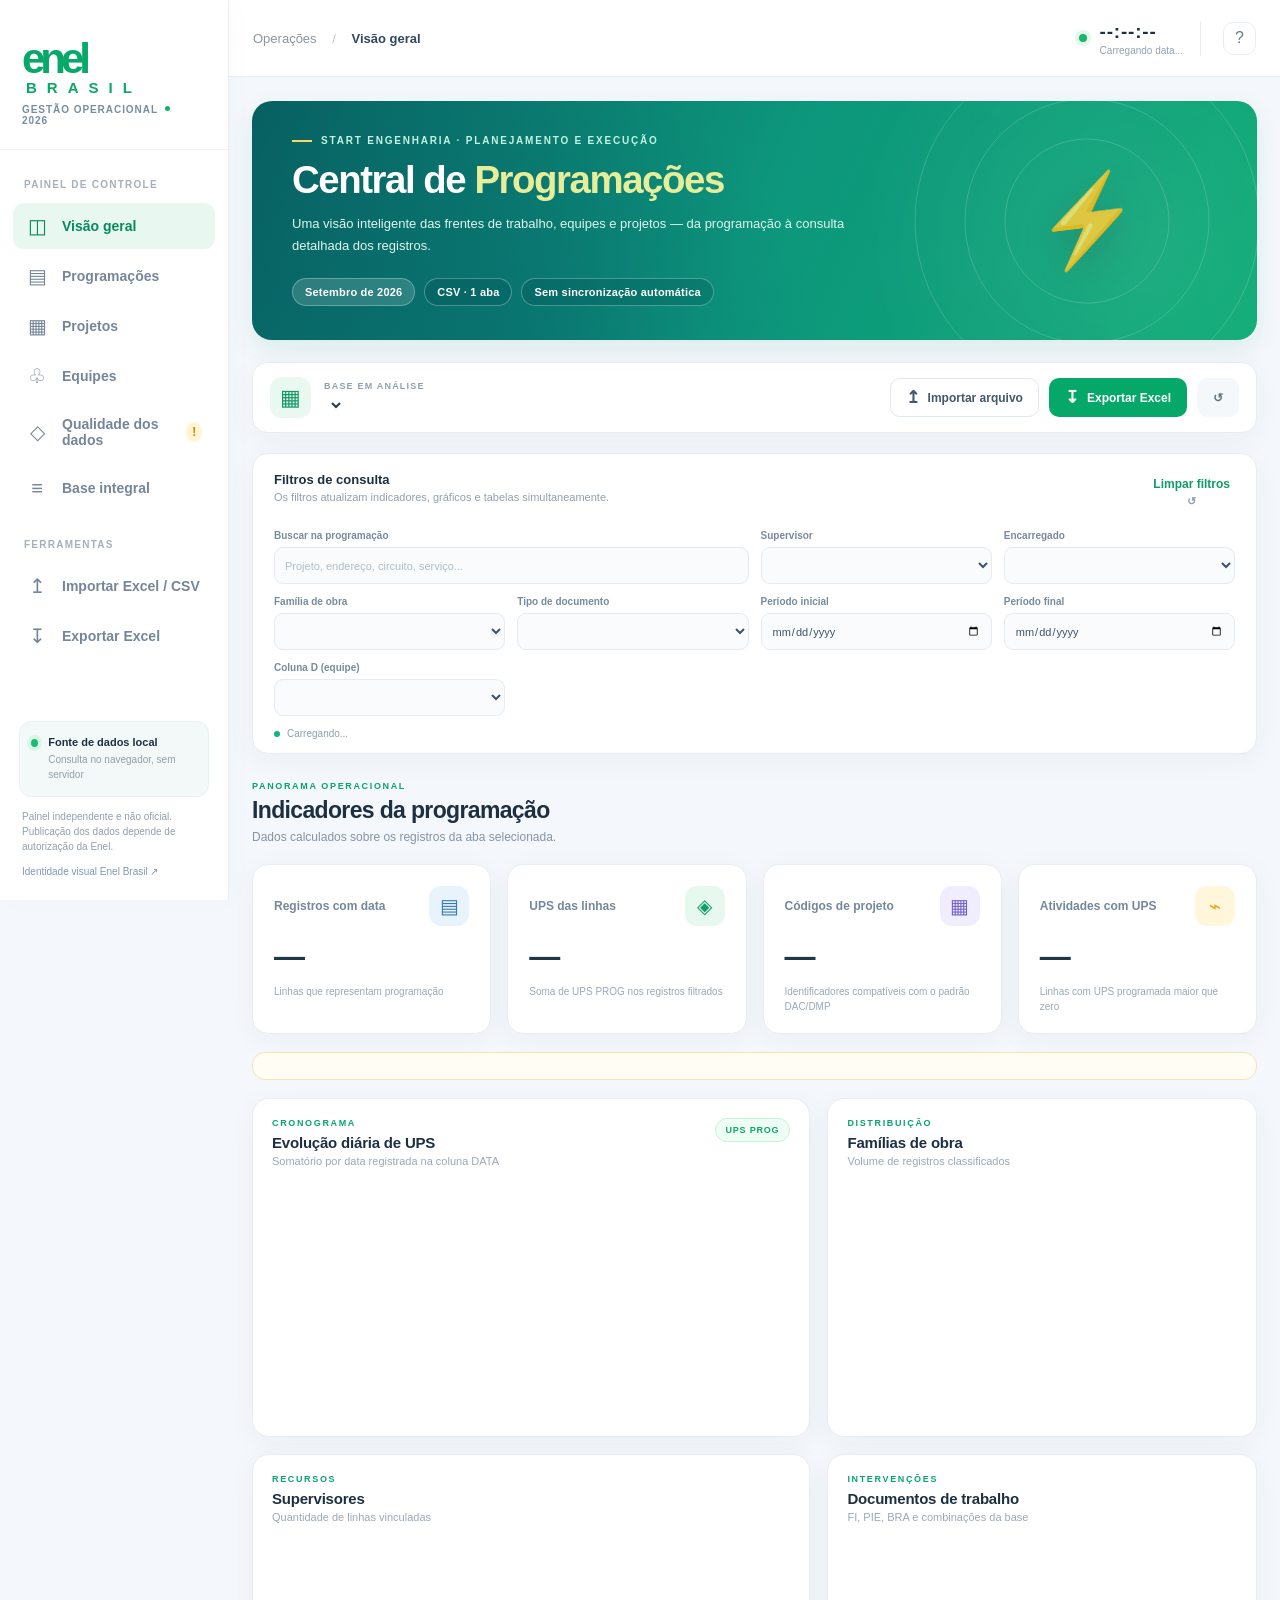
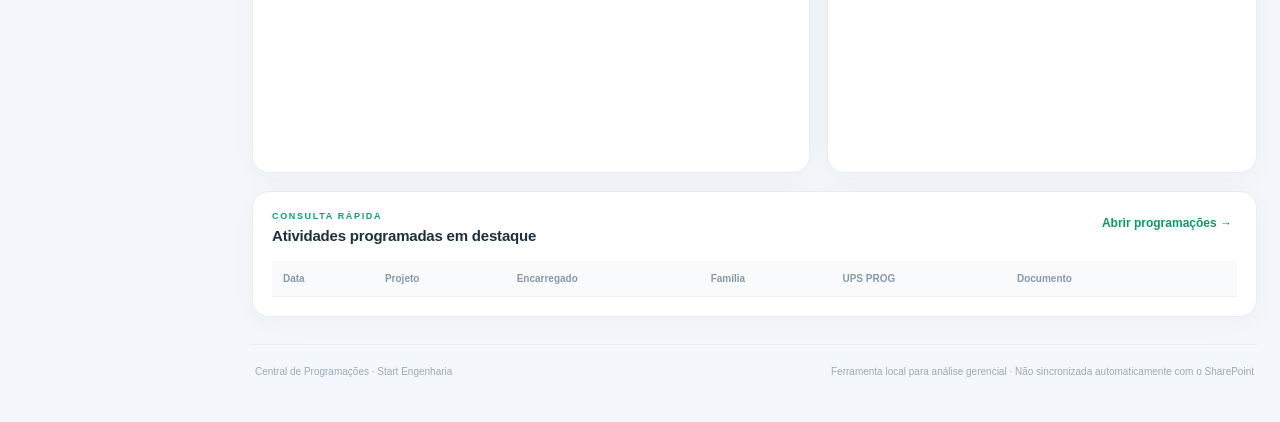
==== index.html @ 9fc54cae "Add files via upload" ====
<!doctype html>
<html lang="pt-BR">
<head>
  <meta charset="utf-8">
  <meta name="viewport" content="width=device-width, initial-scale=1">
  <meta name="description" content="Painel local e interativo para consulta de programações, projetos e equipes da Start Engenharia.">
  <meta name="theme-color" content="#f4f7fb">
  <title>Central de Programações | Start Engenharia · Enel Brasil</title>
  <link rel="icon" href="assets/favicon.svg" type="image/svg+xml">
  <link rel="stylesheet" href="styles.css">
</head>
<body>
<div class="app-shell">
  <aside class="sidebar" id="sidebar">
    <div class="brand-box">
      <div class="logo-frame" title="Logomarca Enel Brasil — imagem pública disponibilizada pela Wikimedia Commons">
        <img class="enel-logo" src="https://upload.wikimedia.org/wikipedia/commons/4/49/Enel_Brasil_Nova_Marca.svg" alt="Enel Brasil" onerror="this.hidden=true;this.nextElementSibling.hidden=false">
        <span class="logo-fallback" hidden><span class="mark-e">enel</span> <small>BRASIL</small></span>
      </div>
      <div class="brand-sub">GESTÃO OPERACIONAL <span class="brand-dot"></span> 2026</div>
    </div>

    <div class="sidebar-label">PAINEL DE CONTROLE</div>
    <nav class="nav-list" aria-label="Navegação principal">
      <button class="nav-item active" data-page="overview"><span class="nav-icon">◫</span><span>Visão geral</span></button>
      <button class="nav-item" data-page="programacoes"><span class="nav-icon">▤</span><span>Programações</span></button>
      <button class="nav-item" data-page="projetos"><span class="nav-icon">▦</span><span>Projetos</span></button>
      <button class="nav-item" data-page="equipes"><span class="nav-icon">♧</span><span>Equipes</span></button>
      <button class="nav-item" data-page="qualidade"><span class="nav-icon">◇</span><span>Qualidade dos dados</span><span class="nav-alert">!</span></button>
      <button class="nav-item" data-page="integral"><span class="nav-icon">≡</span><span>Base integral</span></button>
    </nav>

    <div class="sidebar-label secondary-section">FERRAMENTAS</div>
    <div class="nav-list">
      <button class="nav-item" id="nav-import"><span class="nav-icon">↥</span><span>Importar Excel / CSV</span></button>
      <button class="nav-item" id="nav-export"><span class="nav-icon">↧</span><span>Exportar Excel</span></button>
    </div>

    <div class="sidebar-bottom">
      <div class="source-card">
        <span class="source-indicator"></span><div><strong>Fonte de dados local</strong><small>Consulta no navegador, sem servidor</small></div>
      </div>
      <div class="sidebar-note">Painel independente e não oficial. Publicação dos dados depende de autorização da Enel.</div>
      <a class="sidebar-credit" href="https://www.enel.com.br/pt/quemsomos/nova-marca.html" target="_blank" rel="noopener noreferrer">Identidade visual Enel Brasil ↗</a>
    </div>
  </aside>

  <div class="main-area">
    <header class="topbar">
      <div class="top-left"><button class="icon-btn mobile-menu" id="toggle-sidebar" aria-label="Abrir menu">☰</button><div class="breadcrumb">Operações <span>/</span> <strong id="breadcrumb-name">Visão geral</strong></div></div>
      <div class="top-actions"><div class="clock-box"><span class="live-dot"></span><div><strong id="live-time">--:--:--</strong><small id="live-date">Carregando data...</small></div></div><button class="icon-btn top-help" id="btn-info" title="Sobre esta ferramenta" aria-label="Sobre esta ferramenta">?</button></div>
    </header>

    <main class="content">
      <section class="hero" aria-label="Cabeçalho do painel">
        <div class="hero-copy"><div class="eyebrow"><span class="eyebrow-line"></span> START ENGENHARIA · PLANEJAMENTO E EXECUÇÃO</div><h1>Central de <em>Programações</em></h1><p>Uma visão inteligente das frentes de trabalho, equipes e projetos — da programação à consulta detalhada dos registros.</p><div class="hero-tags"><span class="hero-tag" id="period-tag">Setembro de 2026</span><span class="hero-tag subdued" id="source-tag">CSV · 1 aba</span><span class="hero-tag subdued">Sem sincronização automática</span></div></div>
        <div class="hero-art" aria-hidden="true"><div class="hero-orbit o1"></div><div class="hero-orbit o2"></div><div class="hero-orbit o3"></div><div class="hero-symbol">⚡</div></div>
      </section>

      <div class="toolbar">
        <div class="toolbar-context"><div class="toolbar-icon">▦</div><div><small>BASE EM ANÁLISE</small><select id="sheet-select" aria-label="Selecionar aba da planilha"></select></div></div>
        <div class="toolbar-actions"><button class="btn btn-outline" id="btn-import"><span>↥</span> Importar arquivo</button><button class="btn btn-main" id="btn-export"><span>↧</span> Exportar Excel</button><button class="btn btn-ghost" id="btn-reset" title="Restaurar base original">↺</button></div>
      </div>
      <div class="notice" id="import-notice" hidden></div>

      <section class="filter-panel" id="filters-panel">
        <div class="filter-heading"><div><strong>Filtros de consulta</strong><span>Os filtros atualizam indicadores, gráficos e tabelas simultaneamente.</span></div><button class="link-btn" id="clear-filters">Limpar filtros <span>↺</span></button></div>
        <div class="filter-grid"><label class="field field-search"><span>Buscar na programação</span><input type="search" id="filter-search" placeholder="Projeto, endereço, circuito, serviço..." autocomplete="off"></label><label class="field"><span>Supervisor</span><select id="filter-supervisor"></select></label><label class="field"><span>Encarregado</span><select id="filter-encarregado"></select></label><label class="field"><span>Família de obra</span><select id="filter-familia"></select></label><label class="field"><span>Tipo de documento</span><select id="filter-doc"></select></label><label class="field"><span>Período inicial</span><input type="date" id="filter-from"></label><label class="field"><span>Período final</span><input type="date" id="filter-to"></label><label class="field"><span>Coluna D (equipe)</span><select id="filter-tipo"></select></label></div>
        <div class="filter-count" id="filter-count">Carregando...</div>
      </section>

      <section class="page active" id="page-overview" data-page-title="Visão geral">
        <div class="page-intro"><div><div class="section-kicker">PANORAMA OPERACIONAL</div><h2>Indicadores da programação</h2><p>Dados calculados sobre os registros da aba selecionada.</p></div><div class="faint-label" id="current-sheet-caption"></div></div>
        <div class="kpi-grid">
          <article class="kpi-card"><div class="kpi-top"><span class="kpi-label">Registros com data</span><span class="kpi-ico i-blue">▤</span></div><div class="kpi-value" id="kpi-rows">—</div><div class="kpi-foot">Linhas que representam programação</div></article>
          <article class="kpi-card"><div class="kpi-top"><span class="kpi-label">UPS das linhas</span><span class="kpi-ico i-green">◈</span></div><div class="kpi-value" id="kpi-ups">—</div><div class="kpi-foot">Soma de UPS PROG nos registros filtrados</div></article>
          <article class="kpi-card"><div class="kpi-top"><span class="kpi-label">Códigos de projeto</span><span class="kpi-ico i-violet">▦</span></div><div class="kpi-value" id="kpi-projects">—</div><div class="kpi-foot">Identificadores compatíveis com o padrão DAC/DMP</div></article>
          <article class="kpi-card"><div class="kpi-top"><span class="kpi-label">Atividades com UPS</span><span class="kpi-ico i-amber">⌁</span></div><div class="kpi-value" id="kpi-activities">—</div><div class="kpi-foot">Linhas com UPS programada maior que zero</div></article>
        </div>
        <div class="insight-line" id="reconciliation-box"></div>
        <div class="charts-grid">
          <article class="panel panel-large"><div class="panel-heading"><div><div class="section-kicker">CRONOGRAMA</div><h3>Evolução diária de UPS</h3><p>Somatório por data registrada na coluna DATA</p></div><span class="panel-tag">UPS PROG</span></div><div class="chart-area" id="daily-chart"></div></article>
          <article class="panel"><div class="panel-heading"><div><div class="section-kicker">DISTRIBUIÇÃO</div><h3>Famílias de obra</h3><p>Volume de registros classificados</p></div></div><div class="donut-area" id="family-chart"></div></article>
          <article class="panel"><div class="panel-heading"><div><div class="section-kicker">RECURSOS</div><h3>Supervisores</h3><p>Quantidade de linhas vinculadas</p></div></div><div class="bars-area" id="supervisor-chart"></div></article>
          <article class="panel"><div class="panel-heading"><div><div class="section-kicker">INTERVENÇÕES</div><h3>Documentos de trabalho</h3><p>FI, PIE, BRA e combinações da base</p></div></div><div class="bars-area" id="doc-chart"></div></article>
        </div>
        <div class="panel slim-panel"><div class="panel-heading"><div><div class="section-kicker">CONSULTA RÁPIDA</div><h3>Atividades programadas em destaque</h3></div><button class="link-btn" data-jump="programacoes">Abrir programações →</button></div><div class="table-wrap"><table class="data-table"><thead><tr><th>Data</th><th>Projeto</th><th>Encarregado</th><th>Família</th><th>UPS PROG</th><th>Documento</th><th></th></tr></thead><tbody id="preview-rows"></tbody></table></div></div>
      </section>

      <section class="page" id="page-programacoes" data-page-title="Programações"><div class="page-intro"><div><div class="section-kicker">REGISTROS OPERACIONAIS</div><h2>Consulta de programações</h2><p>Clique em uma linha para visualizar todos os campos do registro original.</p></div><button class="btn btn-outline" id="export-filtered">↧ Exportar filtrados</button></div><div class="panel table-panel"><div class="table-meta"><div><strong id="program-total">0 registros</strong><span>Ordem cronológica · dados originais preservados</span></div><div class="table-tools"><label>Exibir <select id="program-page-size"><option>15</option><option selected>25</option><option>50</option><option>100</option></select></label></div></div><div class="table-wrap"><table class="data-table main-table"><thead><tr><th data-sort="date">Data ⇅</th><th data-sort="project">Projeto ⇅</th><th>Supervisor</th><th data-sort="encarregado">Encarregado ⇅</th><th>Tipo</th><th>Família</th><th>Circuito</th><th data-sort="ups">UPS PROG ⇅</th><th>DOC</th><th>Ação</th></tr></thead><tbody id="program-rows"></tbody></table></div><div class="pagination" id="program-pagination"></div></div></section>

      <section class="page" id="page-projetos" data-page-title="Projetos"><div class="page-intro"><div><div class="section-kicker">PORTFÓLIO DE OBRAS</div><h2>Projetos identificados</h2><p>Agrupamento por código, sem confundir FOLGA e outras anotações com projetos.</p></div></div><div class="kpi-grid mini-kpis"><article class="kpi-card"><div class="kpi-label">Projetos codificados</div><div class="kpi-value" id="projects-count">—</div></article><article class="kpi-card"><div class="kpi-label">UPS por projeto</div><div class="kpi-value" id="projects-ups">—</div></article><article class="kpi-card"><div class="kpi-label">Linhas com projeto</div><div class="kpi-value" id="projects-rows">—</div></article></div><div class="panel table-panel"><div class="table-meta"><div><strong>Consolidação por código</strong><span>Não soma valores de subtotais diários</span></div></div><div class="table-wrap"><table class="data-table"><thead><tr><th>Projeto</th><th>Registros</th><th>UPS PROG</th><th>1ª data</th><th>Última data</th><th>Família</th><th></th></tr></thead><tbody id="projects-rows-table"></tbody></table></div></div></section>

      <section class="page" id="page-equipes" data-page-title="Equipes"><div class="page-intro"><div><div class="section-kicker">GESTÃO DE RECURSOS</div><h2>Equipes e responsáveis</h2><p>Visibilidade por encarregado e supervisor conforme preenchimento da fonte.</p></div></div><div class="charts-grid two-col"><div class="panel"><div class="panel-heading"><div><div class="section-kicker">PESSOAL</div><h3>Encarregados por registros</h3></div></div><div id="encarregado-chart" class="bars-area"></div></div><div class="panel"><div class="panel-heading"><div><div class="section-kicker">EQUIPES</div><h3>Valores da coluna D</h3><p>Coluna sem título na fonte: LM / LV</p></div></div><div id="tipo-chart" class="donut-area"></div></div></div><div class="panel table-panel"><div class="table-meta"><div><strong>Consolidado por encarregado</strong><span>Registros datados</span></div></div><div class="table-wrap"><table class="data-table"><thead><tr><th>Encarregado</th><th>Registros</th><th>UPS PROG</th><th>Registros com UPS</th><th>Supervisor(es) informado(s)</th><th></th></tr></thead><tbody id="teams-rows"></tbody></table></div></div></section>

      <section class="page" id="page-qualidade" data-page-title="Qualidade dos dados"><div class="page-intro"><div><div class="section-kicker">AUDITORIA DA FONTE</div><h2>Qualidade e conciliação</h2><p>Transparência sobre lacunas, fórmulas com erro e divergências sem alterar a planilha.</p></div></div><div class="quality-grid" id="quality-summary"></div><div class="panel" id="quality-alert-panel"><div class="panel-heading"><div><div class="section-kicker">PONTOS DE ATENÇÃO</div><h3>Ocorrências identificadas</h3></div></div><div id="quality-notes" class="quality-notes"></div></div><div class="panel"><div class="panel-heading"><div><div class="section-kicker">PREENCHIMENTO</div><h3>Disponibilidade por coluna</h3><p>Baseado exclusivamente nas linhas com data</p></div></div><div class="quality-columns" id="quality-columns"></div></div><div class="panel"><div class="panel-heading"><div><div class="section-kicker">FONTE ORIGINAL</div><h3>Informações de cabeçalho</h3></div></div><div class="raw-heads" id="raw-header-info"></div></div></section>

      <section class="page" id="page-integral" data-page-title="Base integral"><div class="page-intro"><div><div class="section-kicker">100% DOS REGISTROS</div><h2>Base integral — sem exclusões</h2><p>Inclui metadados, títulos, subtotais, registros, linhas vazias e todas as colunas sem cabeçalho.</p></div><button class="btn btn-outline" id="export-full">↧ Exportar todas as abas</button></div><div class="panel table-panel"><div class="table-meta"><div><strong id="raw-total">0 linhas</strong><span>Colunas originais, sem exclusões nem renomeação na exportação</span></div><div class="table-tools"><label class="raw-search"><span>Buscar</span><input id="raw-search" placeholder="Qualquer campo ou número da linha"></label><label>Exibir <select id="raw-page-size"><option>20</option><option selected>40</option><option>100</option><option>250</option></select></label></div></div><div class="table-wrap large-scroll"><table class="data-table raw-table" id="raw-table"><thead id="raw-head"></thead><tbody id="raw-rows"></tbody></table></div><div class="pagination" id="raw-pagination"></div></div></section>

      <footer class="footer"><span>Central de Programações · Start Engenharia</span><span>Ferramenta local para análise gerencial · Não sincronizada automaticamente com o SharePoint</span></footer>
    </main>
  </div>
</div>

<div class="modal-backdrop" id="detail-modal" hidden><div class="modal" role="dialog" aria-modal="true" aria-labelledby="modal-title"><div class="modal-heading"><div><div class="section-kicker">FICHA COMPLETA DO REGISTRO</div><h3 id="modal-title">Detalhamento</h3><p id="modal-subtitle"></p></div><button class="icon-btn" id="modal-close" aria-label="Fechar">✕</button></div><div class="modal-content" id="modal-content"></div><div class="modal-actions"><button class="btn btn-outline" id="modal-copy">Copiar campos</button><button class="btn btn-main" id="modal-done">Fechar</button></div></div></div>
<div class="modal-backdrop" id="export-modal" hidden><div class="modal modal-small" role="dialog" aria-modal="true" aria-labelledby="export-title"><div class="modal-heading"><div><div class="section-kicker">EXPORTAÇÃO DE DADOS</div><h3 id="export-title">Baixar arquivo Excel</h3><p>Arquivos .xlsx gerados no próprio navegador.</p></div><button class="icon-btn" id="export-close" aria-label="Fechar">✕</button></div><div class="export-options"><button class="export-option" id="export-option-filtered"><span class="option-symbol">▤</span><span><strong>Programações filtradas</strong><small>Somente linhas com data que atendem aos filtros ativos</small></span><span>↧</span></button><button class="export-option" id="export-option-full"><span class="option-symbol">▦</span><span><strong>Base integral — todas as abas</strong><small>Todos os campos e linhas, inclusive dados vazios e totais</small></span><span>↧</span></button><button class="export-option" id="export-option-csv"><span class="option-symbol">≡</span><span><strong>Filtrados em CSV</strong><small>Alternativa compatível com Excel</small></span><span>↧</span></button></div></div></div>
<div class="modal-backdrop" id="info-modal" hidden><div class="modal modal-small" role="dialog" aria-modal="true" aria-labelledby="info-title"><div class="modal-heading"><div><div class="section-kicker">COMO UTILIZAR</div><h3 id="info-title">Sobre a central</h3></div><button class="icon-btn" id="info-close" aria-label="Fechar">✕</button></div><div class="info-body"><p>Este site é estático e pode ser hospedado no GitHub Pages. A base inicial de setembro de 2026 está incluída no pacote.</p><p>Ao importar um <strong>.xlsx</strong>, os valores disponíveis de todas as abas são carregados e podem ser escolhidos no seletor; fórmulas, imagens, formatação e macros não são preservadas. Arquivos <strong>.csv</strong> têm somente uma aba lógica.</p><p>O painel faz os cálculos localmente. Nada é enviado a um servidor pelo site. Alterações importadas permanecem nesta sessão, até que você use a opção de armazenamento local.</p><button id="save-local" class="btn btn-outline full-btn">Salvar esta base neste navegador</button><button id="clear-local" class="btn btn-ghost full-btn">Apagar base salva neste navegador</button><p class="small-print">A data e a hora são atualizadas a cada segundo pelo relógio do dispositivo, no fuso de São Paulo (não são obtidas de um servidor de horário). Não há sincronização com sistemas da Enel ou com o SharePoint.</p></div></div></div>
<div class="toast" id="toast" role="status" aria-live="polite"></div>
<input type="file" accept=".xlsx,.xlsm,.csv,.tsv" id="file-input" hidden>
<script src="dados/base.js"></script>
<script src="excel.js"></script>
<script src="app.js"></script>
</body>
</html>
---- styles.css ----
:root{--bg:#f4f7fb;--white:#fff;--ink:#1d3041;--ink2:#34465a;--muted:#80909f;--border:#e7edf2;--border2:#dce6ec;--green:#06a967;--green-dark:#07865a;--blue:#2879bc;--yellow:#ffce37;--violet:#7a68d0;--soft-green:#eaf9f1;--soft-blue:#eaf3fc;--soft-amber:#fff7df;--shadow:0 6px 30px rgba(42,73,107,.045);--radius:17px;--side:258px}*{box-sizing:border-box}html{scroll-behavior:smooth}body{margin:0;font-family:Inter,"Segoe UI",Roboto,Arial,sans-serif;background:var(--bg);color:var(--ink);font-size:14px}button,input,select{font:inherit}button{cursor:pointer}button:disabled{opacity:.45;cursor:default}a{text-decoration:none;color:inherit}[hidden]{display:none!important}svg{max-width:100%}.app-shell{display:flex;min-height:100vh}.sidebar{background:#fff;position:fixed;width:var(--side);top:0;bottom:0;left:0;border-right:1px solid var(--border);z-index:20;display:flex;flex-direction:column;box-shadow:4px 0 30px rgba(42,72,100,.018)}.brand-box{padding:28px 28px 23px;border-bottom:1px solid #f0f3f6}.logo-frame{width:144px;height:76px;display:flex;align-items:center;justify-content:flex-start}.enel-logo{max-width:142px;max-height:75px;object-fit:contain}.logo-fallback{display:inline-flex;flex-direction:column;line-height:1}.mark-e{font-size:42px;font-weight:900;letter-spacing:-5px;color:var(--green)}.logo-fallback small{color:var(--green);font-size:15px;letter-spacing:10px;margin-left:4px;font-weight:800}.brand-sub{font-size:10px;letter-spacing:.95px;color:#788ca0;font-weight:800}.brand-dot{display:inline-block;width:5px;height:5px;border-radius:50%;background:#0ab56b;margin:0 3px 2px}.sidebar-label{font-size:10px;color:#a4b0bc;font-weight:800;letter-spacing:1.25px;padding:29px 24px 13px}.secondary-section{padding-top:28px}.nav-list{display:grid;gap:4px;padding:0 13px}.nav-item{position:relative;width:100%;border:0;background:none;padding:13px 13px;display:flex;align-items:center;text-align:left;gap:14px;color:#758699;border-radius:11px;font-weight:650;transition:all .17s}.nav-item:hover{background:#f6fafb;color:#2f6475}.nav-item.active{background:#e8f8f0;color:#058c5a}.nav-icon{font-family:"Segoe UI Symbol",sans-serif;min-width:22px;font-size:20px;font-weight:500;text-align:center;line-height:1}.nav-alert{margin-left:auto;font-size:12px;font-weight:800;border-radius:50%;height:20px;width:20px;background:#fff5d5;color:#bd8d0e;display:grid;place-items:center}.sidebar-bottom{margin-top:auto;padding:16px 19px 23px}.source-card{display:flex;align-items:flex-start;gap:10px;background:#f3f8f9;border:1px solid #e9f2f2;border-radius:12px;padding:14px 11px}.source-card strong{display:block;font-size:11px}.source-card small{font-size:10px;display:block;line-height:1.5;color:#90a0ac;margin-top:4px}.source-indicator{width:8px;height:8px;background:#1bba75;border-radius:50%;margin-top:3px;box-shadow:0 0 0 4px #d8f7e8}.sidebar-note{font-size:10px;line-height:1.5;color:#91a0b0;margin:12px 3px}.sidebar-credit{display:block;font-size:10px;color:#7c9ab3;margin:0 3px}.sidebar-credit:hover{color:#057f54}.main-area{margin-left:var(--side);width:calc(100% - var(--side));min-width:0}.topbar{height:77px;background:#fff;border-bottom:1px solid var(--border);display:flex;align-items:center;justify-content:space-between;padding:0 36px;position:sticky;top:0;z-index:15}.top-left,.top-actions{display:flex;align-items:center;gap:22px}.breadcrumb{font-size:13px;color:#8797a4}.breadcrumb span{color:#bcc7d2;margin:0 12px}.breadcrumb strong{color:#30495d;font-weight:750}.clock-box{display:flex;align-items:center;gap:13px;padding-right:17px;border-right:1px solid #e9eef4}.clock-box strong{font-size:19px;letter-spacing:.8px;font-variant-numeric:tabular-nums;display:block}.clock-box small{font-size:10px;color:#93a2af;display:block;margin-top:2px;text-align:right}.live-dot{width:8px;height:8px;border-radius:50%;background:#19b66c;box-shadow:0 0 0 4px #e4f7ea;animation:heartbeat 2s infinite}@keyframes heartbeat{50%{box-shadow:0 0 0 8px #e4f7ea70}}.icon-btn{border:1px solid #e8edf2;background:white;width:33px;height:33px;border-radius:10px;color:#657d91;font-size:16px;display:grid;place-items:center}.icon-btn:hover{border-color:#b9d9dc;color:#047e59}.mobile-menu{display:none}.content{max-width:1730px;margin:0 auto;padding:28px 34px 24px}.hero{min-height:223px;background:linear-gradient(113deg,#075f62 0%,#0d967c 50%,#0baa74 100%);border-radius:20px;color:white;padding:34px 40px;position:relative;overflow:hidden;display:flex;align-items:center;justify-content:space-between;box-shadow:0 9px 24px rgba(0,139,102,.10)}.hero:after{content:"";position:absolute;inset:0;background:radial-gradient(circle at 87% 60%,rgba(255,255,255,.09),transparent 30%),radial-gradient(circle at 26% 120%,rgba(0,42,97,.20),transparent 40%);pointer-events:none}.hero-copy{max-width:750px;position:relative;z-index:2}.eyebrow{font-weight:750;letter-spacing:1.8px;font-size:10px;display:flex;align-items:center;gap:9px;color:#c1f4e2}.eyebrow-line{height:2px;width:20px;background:#f9d85f}.hero h1{font-size:clamp(30px,3vw,43px);letter-spacing:-1.45px;margin:12px 0 11px;font-weight:800}.hero h1 em{font-style:normal;color:#e8ed99}.hero p{font-size:13px;line-height:1.7;color:#def7ee;max-width:605px;margin:0}.hero-tags{display:flex;gap:9px;margin-top:21px}.hero-tag{background:#ffffff26;border:1px solid #ffffff48;border-radius:24px;color:#fff;padding:7px 12px;font-size:11px;font-weight:650;letter-spacing:.2px}.hero-tag.subdued{background:#004e5240}.hero-art{position:absolute;right:76px;top:0;bottom:0;width:320px;display:grid;place-items:center;pointer-events:none}.hero-orbit{border:1px solid #ffffff29;border-radius:50%;position:absolute;left:50%;top:50%;transform:translate(-50%,-50%)}.o1{height:165px;width:165px}.o2{height:245px;width:245px}.o3{height:345px;width:345px}.hero-symbol{font-size:86px;opacity:.85;color:#e3f78e;text-shadow:0 10px 35px #14423755;transform:rotate(-7deg)}.toolbar{margin-top:22px;padding:14px 17px;background:#fff;border:1px solid var(--border);border-radius:15px;display:flex;align-items:center;justify-content:space-between;gap:12px;box-shadow:var(--shadow)}.toolbar-context{display:flex;align-items:center;gap:13px}.toolbar-icon{width:41px;height:41px;background:#eaf8f2;display:grid;place-items:center;border-radius:12px;color:#139965;font-size:22px}.toolbar-context small{display:block;font-size:9px;color:#8fa0af;font-weight:800;letter-spacing:1.2px;margin-bottom:5px}.toolbar-context select{background:transparent;color:#233b4c;font-weight:800;font-size:14px;border:none;outline:0;max-width:250px;cursor:pointer}.toolbar-actions{display:flex;align-items:center;gap:10px}.btn{border:1px solid transparent;border-radius:10px;display:inline-flex;justify-content:center;align-items:center;gap:8px;padding:10px 15px;font-weight:750;font-size:12px;min-height:39px;white-space:nowrap;transition:.17s}.btn span{font-size:17px;line-height:0}.btn-main{background:#05a869;color:#fff}.btn-main:hover{background:#048354}.btn-outline{background:#fff;border-color:#dfe8ef;color:#42586b}.btn-outline:hover{border-color:#8ccdbc;color:#087c56}.btn-ghost{background:#f4f8fa;color:#5c7685}.btn-ghost:hover{background:#e8eff2}.notice{margin:12px 0;border:1px solid #b8e6ce;border-radius:12px;padding:13px 17px;background:#effcf4;color:#34734e;font-size:12px}.filter-panel{margin-top:20px;background:#fff;border:1px solid var(--border);border-radius:16px;padding:18px 21px 14px;box-shadow:var(--shadow)}.filter-heading,.page-intro,.panel-heading,.table-meta{display:flex;align-items:flex-start;justify-content:space-between;gap:15px}.filter-heading strong{font-size:13px;display:block}.filter-heading span{font-size:11px;color:#91a0ad;display:block;margin-top:4px}.link-btn{border:0;background:none;color:#0d9b67;font-size:12px;font-weight:800;cursor:pointer;padding:5px}.link-btn:hover{text-decoration:underline}.filter-grid{display:grid;grid-template-columns:minmax(220px,2.2fr) repeat(3,minmax(130px,1fr));gap:12px;margin-top:17px}.field{display:flex;flex-direction:column;gap:6px;min-width:0}.field span{font-size:10px;color:#788b9e;font-weight:700}.field input,.field select{width:100%;height:37px;background:#f9fbfd;border:1px solid #e4ebf2;border-radius:9px;color:#3e5367;padding:0 10px;font-size:11px;outline:0;min-width:0}.field input:focus,.field select:focus,.raw-search input:focus{border-color:#0cb676;box-shadow:0 0 0 3px #dff7e9}.field input::placeholder{color:#afbec9}.filter-count{font-size:10px;color:#8ca0aa;display:flex;align-items:center;gap:7px;margin-top:12px}.filter-count:before{content:"";width:6px;height:6px;background:#10b577;border-radius:50%}.page{display:none}.page.active{display:block;animation:fadein .25s ease}@keyframes fadein{from{opacity:.4;transform:translateY(5px)}to{opacity:1;transform:translateY(0)}}.page-intro{align-items:flex-end;margin:27px 0 18px}.page-intro h2{font-size:23px;letter-spacing:-.65px;margin:6px 0 4px}.page-intro p{margin:0;color:#8495a4;font-size:12px;line-height:1.5}.section-kicker{color:#09a46c;font-size:9px;letter-spacing:1.65px;font-weight:850}.faint-label{color:#a3afba;font-size:11px}.kpi-grid{display:grid;grid-template-columns:repeat(4,minmax(0,1fr));gap:16px}.kpi-card{background:#fff;border:1px solid var(--border);border-radius:16px;padding:21px 21px 19px;min-width:0;box-shadow:var(--shadow)}.kpi-top{display:flex;align-items:center;justify-content:space-between;gap:8px}.kpi-label{font-size:12px;font-weight:680;color:#75879a}.kpi-ico{display:grid;place-items:center;height:40px;width:40px;border-radius:12px;font-size:20px}.i-blue{color:#3479bb;background:#e9f3fc}.i-green{color:#0f9f68;background:#e7f8ef}.i-violet{color:#7563c8;background:#f0edff}.i-amber{color:#e4a823;background:#fff6dc}.kpi-value{margin-top:14px;font-size:31px;letter-spacing:-1.3px;line-height:1.12;font-weight:800;color:#203749;font-variant-numeric:tabular-nums;overflow-wrap:anywhere}.kpi-foot{font-size:10px;color:#98a9b6;margin-top:9px;line-height:1.5}.insight-line{margin-top:18px;background:#fffdf4;border:1px solid #f2e6b5;border-radius:13px;padding:13px 17px;color:#8a743e;font-size:11px;line-height:1.65}.insight-line strong{color:#775b16}.charts-grid{display:grid;grid-template-columns:1.55fr 1fr;gap:17px;margin-top:18px}.charts-grid .panel-large{min-height:325px}.panel{min-width:0;background:#fff;border:1px solid var(--border);border-radius:17px;box-shadow:var(--shadow);padding:21px 23px}.panel-heading{align-items:flex-start}.panel-heading h3{font-size:15px;margin:6px 0 3px;letter-spacing:-.2px}.panel-heading p{color:#9aa9b7;font-size:11px;margin:4px 0 0}.panel-tag{border:1px solid #cdeedc;border-radius:20px;color:#12a56c;background:#edfff4;font-size:9px;padding:6px 10px;font-weight:800;letter-spacing:.8px}.chart-area{height:236px;margin-top:14px;position:relative}.chart-area svg{height:100%;width:100%;overflow:visible}.chart-area .gridline{stroke:#eaf0f3;stroke-width:1;stroke-dasharray:3 4}.chart-area .axis-label{fill:#a3b0bc;font-family:"Segoe UI",sans-serif;font-size:10px}.donut-area{display:flex;align-items:center;justify-content:space-around;gap:15px;margin-top:21px;min-height:216px}.donut-ring{height:158px;width:158px;min-width:158px;border-radius:50%;display:grid;place-items:center;position:relative}.donut-ring:after{content:"";position:absolute;inset:28px;border-radius:50%;background:#fff}.donut-inside{position:relative;z-index:1;text-align:center}.donut-inside strong{font-size:24px;line-height:1.1;display:block;font-weight:800}.donut-inside span{color:#92a0ad;font-size:10px}.donut-legend{min-width:130px;flex:1;display:flex;flex-direction:column;gap:12px;max-height:205px;overflow:auto}.legend-row{display:grid;grid-template-columns:9px minmax(0,1fr) auto;gap:8px;align-items:center;font-size:10px;color:#73879a}.legend-row strong{color:#40556a;font-size:11px}.legend-dot{height:8px;width:8px;border-radius:3px}.ellipsis{white-space:nowrap;overflow:hidden;text-overflow:ellipsis}.bars-area{margin-top:20px;min-height:210px;display:grid;gap:13px;align-content:start}.bar-item{display:grid;grid-template-columns:minmax(75px,1fr) 3fr 37px;align-items:center;gap:11px}.bar-label{font-size:10px;color:#536a7c;overflow:hidden;text-overflow:ellipsis;white-space:nowrap}.bar-track{height:9px;background:#f0f4f6;border-radius:20px;overflow:hidden}.bar-fill{height:100%;border-radius:20px;transition:width .35s}.bar-number{text-align:right;color:#52677a;font-weight:750;font-size:10px;font-variant-numeric:tabular-nums}.slim-panel{margin-top:18px}.table-wrap{width:100%;overflow:auto;margin-top:14px}.data-table{border-collapse:collapse;width:100%;min-width:700px}.data-table th{text-align:left;white-space:nowrap;font-size:10px;color:#8799aa;font-weight:750;padding:12px 11px;border-bottom:1px solid #ecf1f5;background:#f8fafc}.data-table td{font-size:11px;padding:13px 11px;border-bottom:1px solid #f0f3f5;color:#4d6276;vertical-align:middle;line-height:1.4}.data-table tbody tr:hover{background:#f8fcfa}.data-table tbody tr:last-child td{border-bottom:0}.pill{display:inline-block;border-radius:7px;font-size:10px;font-weight:750;padding:5px 8px;white-space:nowrap;background:#e8f6ef;color:#168b61}.pill-blue{background:#eaf2fe;color:#3979ba}.pill-amber{background:#fff6dc;color:#aa7a17}.pill-muted{background:#f2f5f8;color:#8698a8}.project-label{color:#157d63;font-weight:800;font-size:11px;letter-spacing:.1px}.num{font-variant-numeric:tabular-nums;font-weight:650}.small-link{border:0;background:#ecf8f3;color:#069760;padding:6px 9px;border-radius:8px;font-size:10px;font-weight:800}.small-link:hover{background:#d4f1e5}.table-panel{padding-bottom:14px}.table-meta{align-items:center}.table-meta strong{display:block;font-size:12px}.table-meta span{display:block;font-size:10px;color:#97a6b2;margin-top:5px}.table-tools{display:flex;align-items:center;gap:16px}.table-tools label{font-size:10px;color:#8496a5;white-space:nowrap}.table-tools select{margin-left:6px;padding:7px;border:1px solid #e4eaf0;border-radius:7px;background:#fbfcfd;color:#4c6172}.table-meta+.table-wrap{margin-top:19px}.pagination{display:flex;justify-content:space-between;align-items:center;gap:15px;color:#93a3b0;font-size:10px;padding-top:15px;min-height:42px}.pager-btns{display:flex;gap:5px}.pager-btns button{height:30px;min-width:30px;background:#fff;color:#567286;border:1px solid #e2eaf0;border-radius:7px;padding:0 9px}.pager-btns button.active{background:#0ca369;border-color:#0ca369;color:white}.mini-kpis{grid-template-columns:repeat(3,minmax(0,1fr));margin-bottom:18px}.mini-kpis .kpi-card{padding:19px}.mini-kpis .kpi-value{margin-top:10px}.two-col{grid-template-columns:1fr 1fr;margin:0 0 18px}.two-col .panel{min-height:300px}.quality-grid{display:grid;grid-template-columns:repeat(4,1fr);gap:15px;margin-bottom:17px}.quality-tile{padding:17px;background:#fff;border-radius:14px;border:1px solid var(--border);box-shadow:var(--shadow)}.quality-tile small{color:#8797a5;font-size:10px;display:block;line-height:1.5}.quality-tile strong{display:block;font-size:27px;margin-top:8px;letter-spacing:-.8px}.quality-tile.danger strong{color:#bf7639}.quality-notes{display:grid;gap:9px;margin-top:17px}.quality-row{display:flex;align-items:flex-start;gap:11px;border:1px solid #e9eff1;border-radius:11px;padding:13px 15px;background:#fcfdfd}.quality-row.warn{border-color:#f4e4ad;background:#fffdf5}.quality-row strong{color:#2d485b;font-size:11px}.quality-row p{font-size:11px;color:#73889b;margin:5px 0 0;line-height:1.5}.quality-mark{background:#edf4f5;border-radius:7px;width:27px;height:27px;display:grid;place-items:center;color:#62889a;font-weight:800;flex-shrink:0}.quality-row.warn .quality-mark{background:#fff0bd;color:#ab7e10}.page#page-qualidade .panel{margin-bottom:17px}.quality-columns{margin-top:18px;display:grid;grid-template-columns:repeat(2,minmax(0,1fr));gap:12px 21px}.quality-col-top{display:flex;justify-content:space-between;gap:12px;color:#5c7082;font-size:11px;margin-bottom:7px}.quality-col-top span:last-child{color:#93a4b1;font-size:10px}.quality-col-track{height:7px;background:#edf2f6;border-radius:20px;overflow:hidden}.quality-col-track i{display:block;height:100%;background:#29b686;border-radius:20px}.raw-heads{display:grid;grid-template-columns:repeat(2,1fr);gap:10px;margin-top:16px}.raw-head{border:1px solid var(--border);padding:13px;border-radius:10px}.raw-head span{font-size:10px;color:#8f9dac;display:block}.raw-head strong{font-size:13px;display:block;margin-top:4px}.raw-search{display:flex;align-items:center;gap:7px}.raw-search input{width:200px;border:1px solid #e4eaf0;padding:8px 10px;border-radius:8px;outline:0;font-size:11px}.large-scroll{max-height:600px;overflow:auto;border:1px solid var(--border);border-radius:9px}.raw-table{min-width:2950px;margin:0}.raw-table th{position:sticky;top:0;z-index:1}.raw-table tr td:first-child,.raw-table tr th:first-child{position:sticky;left:0;background:#fff;z-index:2;border-right:1px solid var(--border)}.raw-table tr th:first-child{background:#f9fbfc;z-index:4}.raw-table td{max-width:350px;white-space:nowrap;overflow:hidden;text-overflow:ellipsis;padding:9px 10px}.raw-table .raw-empty td{color:#b8c4ce}.raw-table tbody .raw-empty td:first-child{color:#9aa9b7}.footer{display:flex;align-items:center;justify-content:space-between;gap:12px;margin-top:27px;color:#9caab7;font-size:10px;border-top:1px solid #e8edf3;padding:21px 3px}.empty-state{padding:35px 10px;text-align:center;color:#9aaab8;font-size:12px}.modal-backdrop{position:fixed;inset:0;background:rgba(15,31,46,.48);z-index:100;display:flex;align-items:center;justify-content:center;padding:16px;backdrop-filter:blur(3px)}.modal{background:#fff;border-radius:19px;width:min(850px,95vw);max-height:89vh;display:flex;flex-direction:column;overflow:hidden;box-shadow:0 20px 70px #15273945}.modal-small{width:min(520px,95vw)}.modal-heading{padding:24px 28px 20px;border-bottom:1px solid var(--border);display:flex;justify-content:space-between;align-items:flex-start}.modal-heading h3{font-size:22px;letter-spacing:-.5px;margin:8px 0 5px}.modal-heading p{font-size:11px;color:#8c9caa;margin:0}.modal-content{padding:16px 27px;overflow:auto}.detail-grid{display:grid;grid-template-columns:repeat(2,minmax(0,1fr));gap:10px}.detail-cell{border:1px solid #edf1f4;padding:12px 13px;border-radius:10px;min-width:0;overflow-wrap:anywhere}.detail-cell small{display:block;color:#97a8b7;font-size:10px;margin-bottom:7px}.detail-cell strong{font-size:12px;color:#3b5065;white-space:pre-wrap;font-weight:650}.detail-cell.empty strong{color:#bdc8d1;font-style:italic;font-weight:400}.modal-actions{border-top:1px solid var(--border);padding:15px 27px;display:flex;justify-content:flex-end;gap:10px}.export-options{padding:16px;display:grid;gap:10px}.export-option{display:flex;align-items:center;gap:13px;text-align:left;width:100%;background:#fff;border:1px solid #e8edf2;border-radius:12px;padding:17px 15px;color:#6f879b}.export-option:hover{border-color:#95dfba;background:#f9fdfb}.export-option>span:nth-child(2){flex:1}.export-option strong{color:#345165;display:block;font-size:12px}.export-option small{display:block;color:#92a4b1;font-size:11px;margin-top:6px;line-height:1.4}.option-symbol{display:grid;place-items:center;font-size:25px;background:#ecf9f2;color:#179b69;height:43px;width:43px;border-radius:11px}.info-body{padding:22px 27px 29px}.info-body p{color:#6f8293;font-size:12px;line-height:1.8}.info-body .small-print{font-size:10px;color:#98a8b4}.full-btn{width:100%;margin-top:9px}.toast{position:fixed;bottom:24px;right:25px;z-index:120;background:#183e40;color:white;box-shadow:0 10px 35px #1a353730;border-radius:12px;padding:14px 18px;font-size:12px;max-width:410px;display:none}.toast.show{display:block;animation:fadein .2s ease}.small-grey{font-size:10px;color:#9daebb}.click-row{cursor:pointer}.click-row:hover td{color:#176c53}.status-warn{color:#c27c35}.notes-spacer{margin-top:5px}.soft-alert{display:inline-block;padding:3px 7px;color:#a97318;background:#fff3d1;border-radius:6px;font-size:9px;font-weight:750}
@media(max-width:1330px){:root{--side:229px}.content{padding:24px 23px}.topbar{padding:0 24px}.brand-box{padding-left:22px}.hero-art{right:10px}.filter-grid{grid-template-columns:repeat(4,minmax(0,1fr))}.field-search{grid-column:span 2}.charts-grid{grid-template-columns:1.3fr 1fr}.donut-ring{height:140px;width:140px;min-width:140px}.donut-ring:after{inset:25px}.panel{padding:19px}.bar-item{grid-template-columns:72px 2fr 25px}}@media(max-width:1060px){.kpi-grid{grid-template-columns:repeat(2,minmax(0,1fr))}.charts-grid{grid-template-columns:1fr 1fr}.panel-large{grid-column:span 2}.quality-grid{grid-template-columns:repeat(2,1fr)}.hero-art{opacity:.4;right:-40px}.donut-area{justify-content:center}.filter-grid{grid-template-columns:repeat(3,minmax(0,1fr))}}@media(max-width:790px){:root{--side:0px}.sidebar{width:258px;transform:translateX(-100%);transition:transform .2s}.sidebar.open{transform:translateX(0);box-shadow:15px 0 40px #243b4d35}.main-area{margin-left:0;width:100%}.mobile-menu{display:grid}.topbar{height:66px;padding:0 17px}.content{padding:16px}.hero{min-height:217px;padding:28px 23px}.hero h1{font-size:32px}.hero-art{display:none}.toolbar{flex-wrap:wrap}.toolbar-actions{width:100%;justify-content:flex-start}.filter-grid{grid-template-columns:repeat(2,minmax(0,1fr))}.charts-grid,.two-col{grid-template-columns:1fr}.panel-large{grid-column:auto}.quality-columns{grid-template-columns:1fr}.footer{flex-direction:column;align-items:flex-start}.filter-heading span{line-height:1.5}}@media(max-width:500px){.hero h1{font-size:27px}.hero{min-height:230px}.hero p{font-size:12px}.toolbar-actions{flex-wrap:wrap}.toolbar-actions .btn{flex:1}.toolbar-actions .btn-ghost{flex:0 0 40px}.filter-grid{grid-template-columns:1fr 1fr;gap:10px}.field-search{grid-column:span 2}.kpi-grid{gap:10px}.kpi-card{padding:15px}.kpi-value{font-size:25px}.kpi-label{font-size:10px}.kpi-ico{width:31px;height:31px;font-size:16px}.page-intro{align-items:flex-start;flex-direction:column}.page-intro h2{font-size:21px}.panel{padding:16px}.donut-area{flex-wrap:wrap}.donut-legend{width:100%}.clock-box strong{font-size:15px}.clock-box small{font-size:9px}.breadcrumb{font-size:11px}.clock-box{gap:8px;padding-right:6px}.top-actions,.top-left{gap:8px}.quality-grid{gap:10px}.detail-grid,.raw-heads{grid-template-columns:1fr}.modal-heading{padding:18px}.modal-content{padding:13px}.modal-actions{padding:15px}.raw-search input{width:115px}.table-tools{gap:5px}}
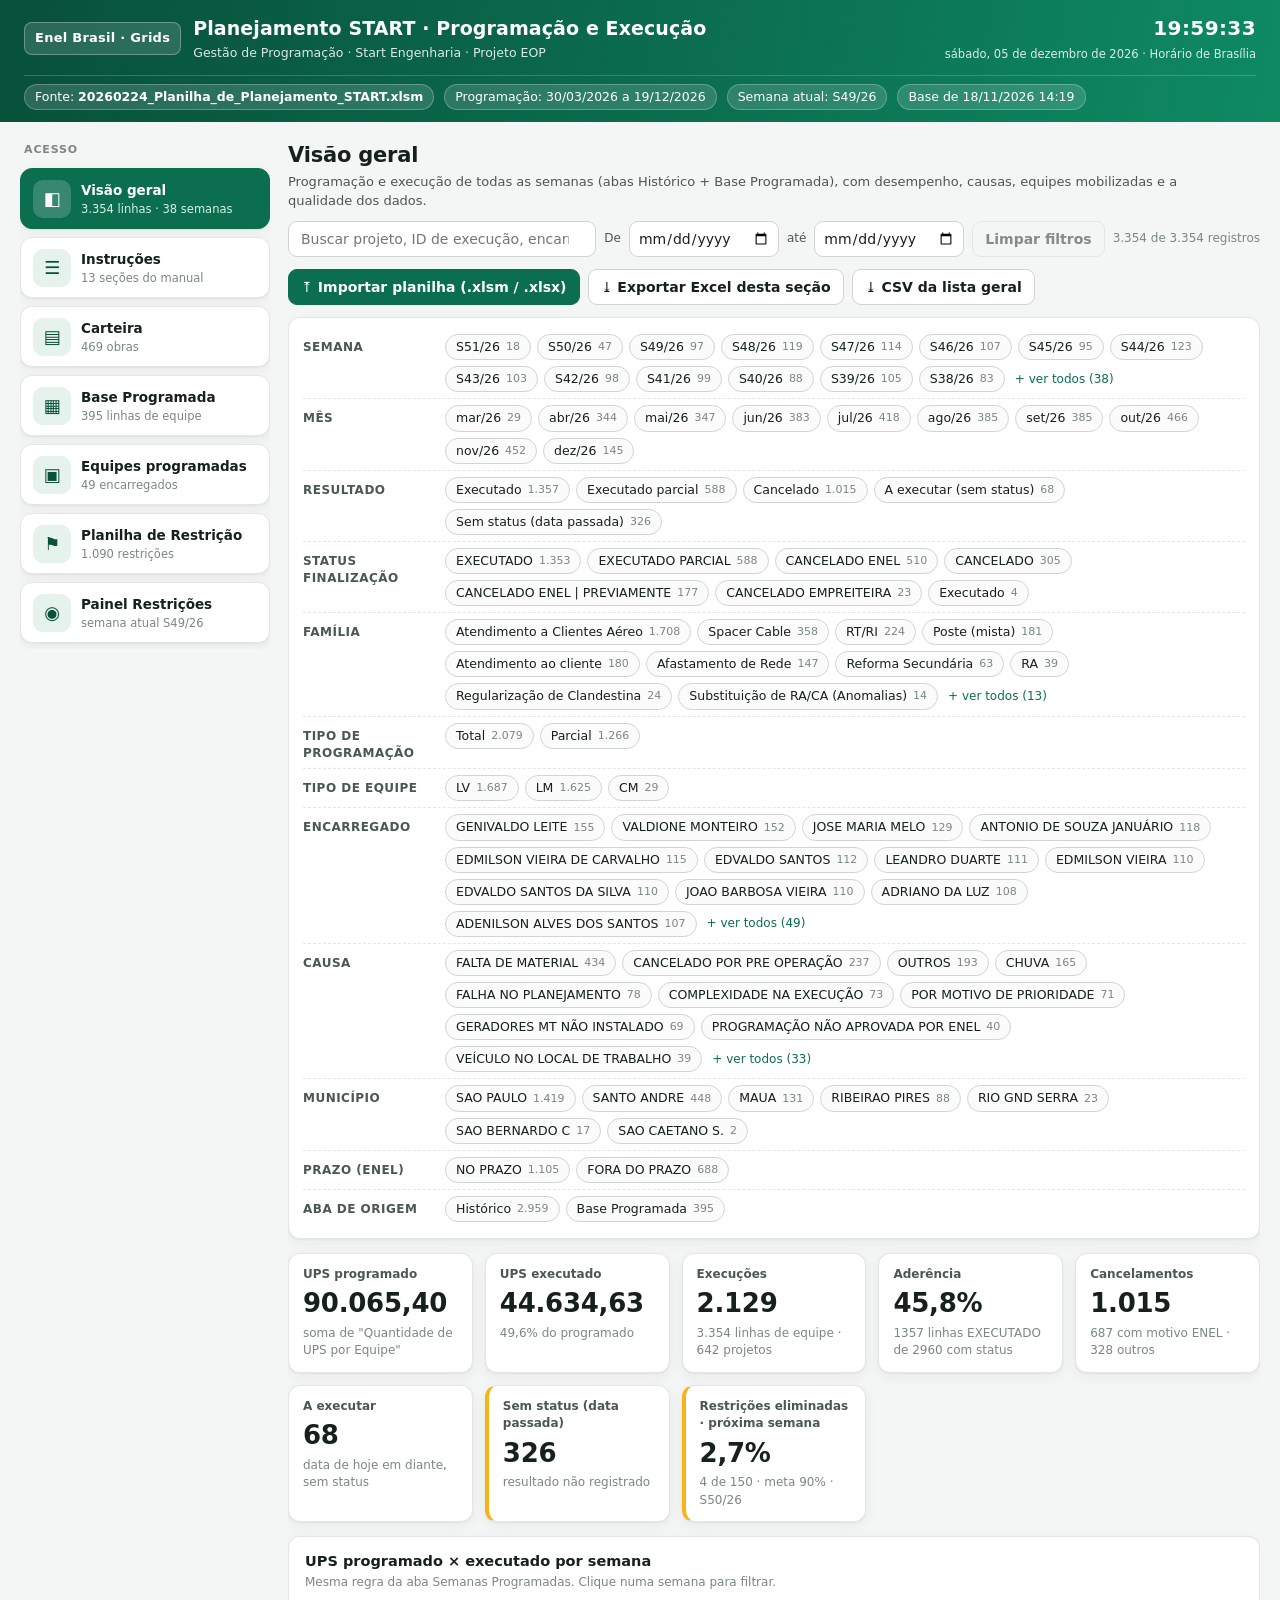
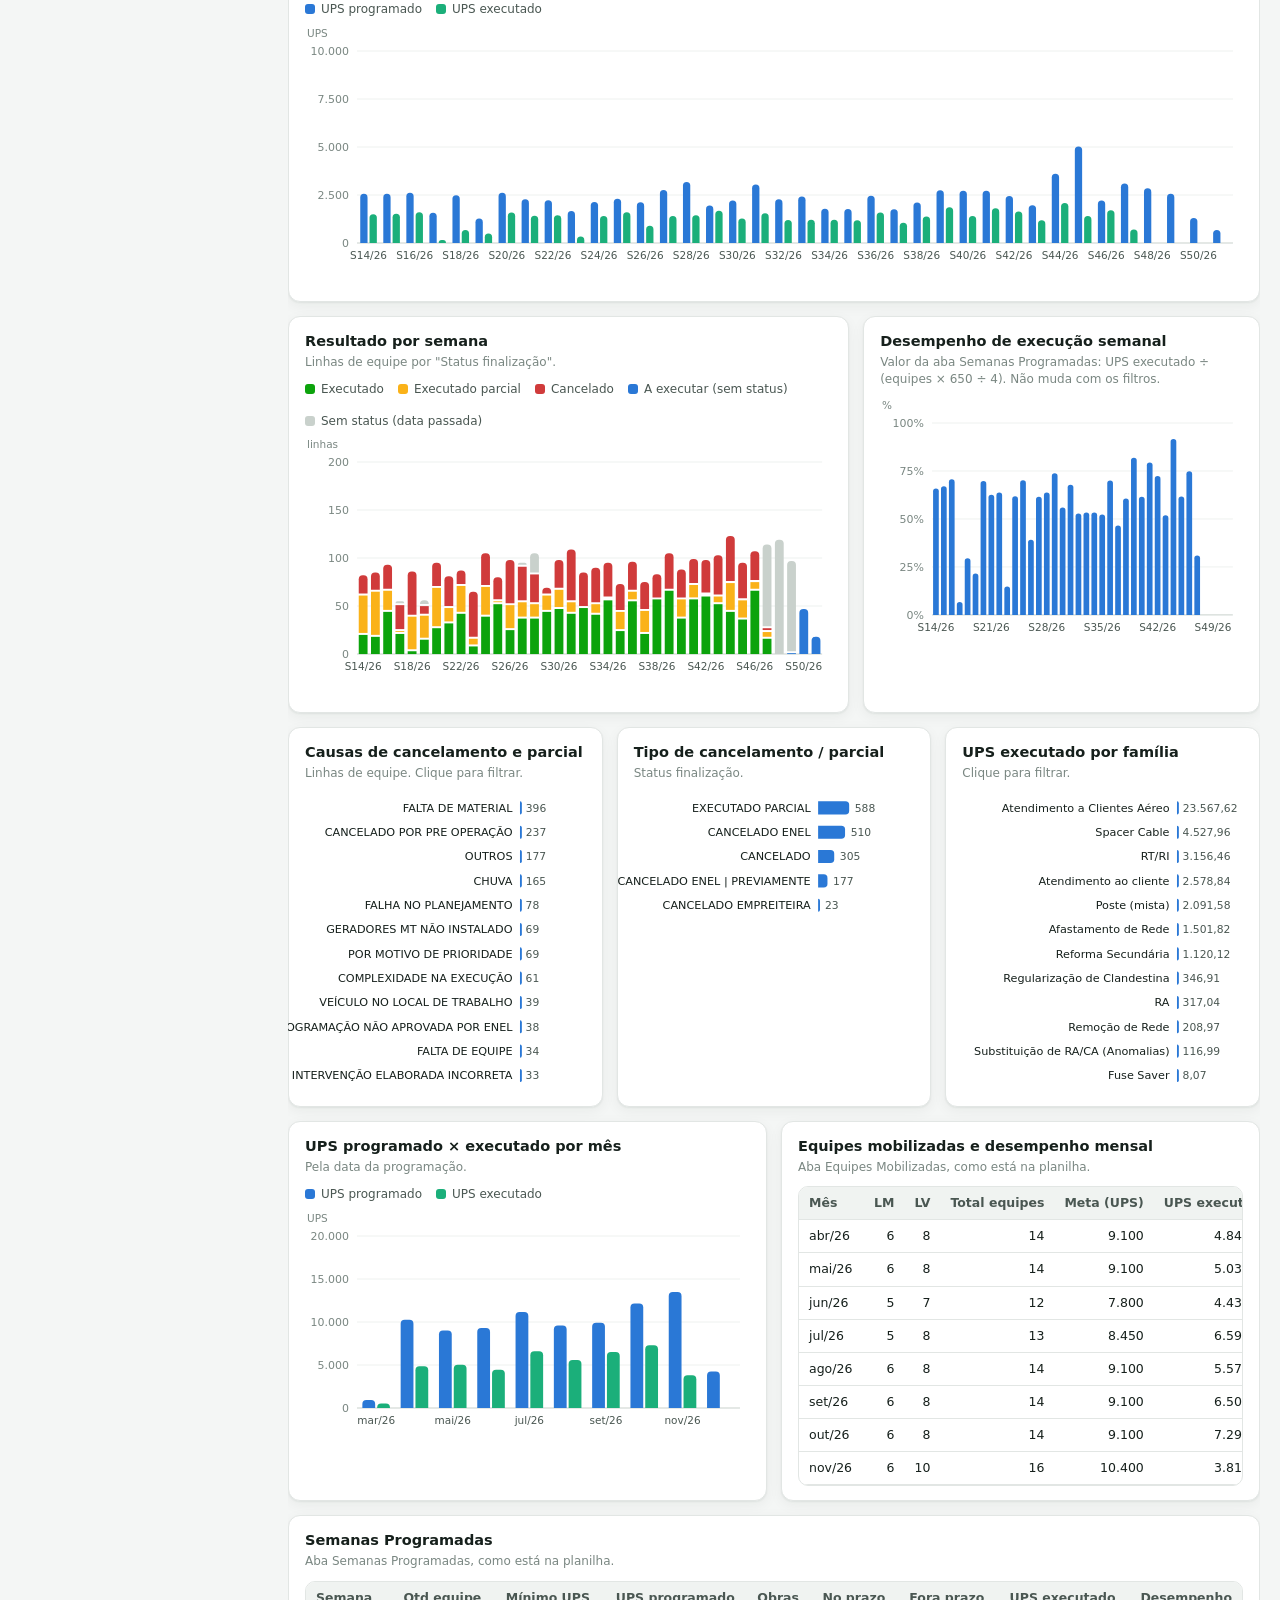
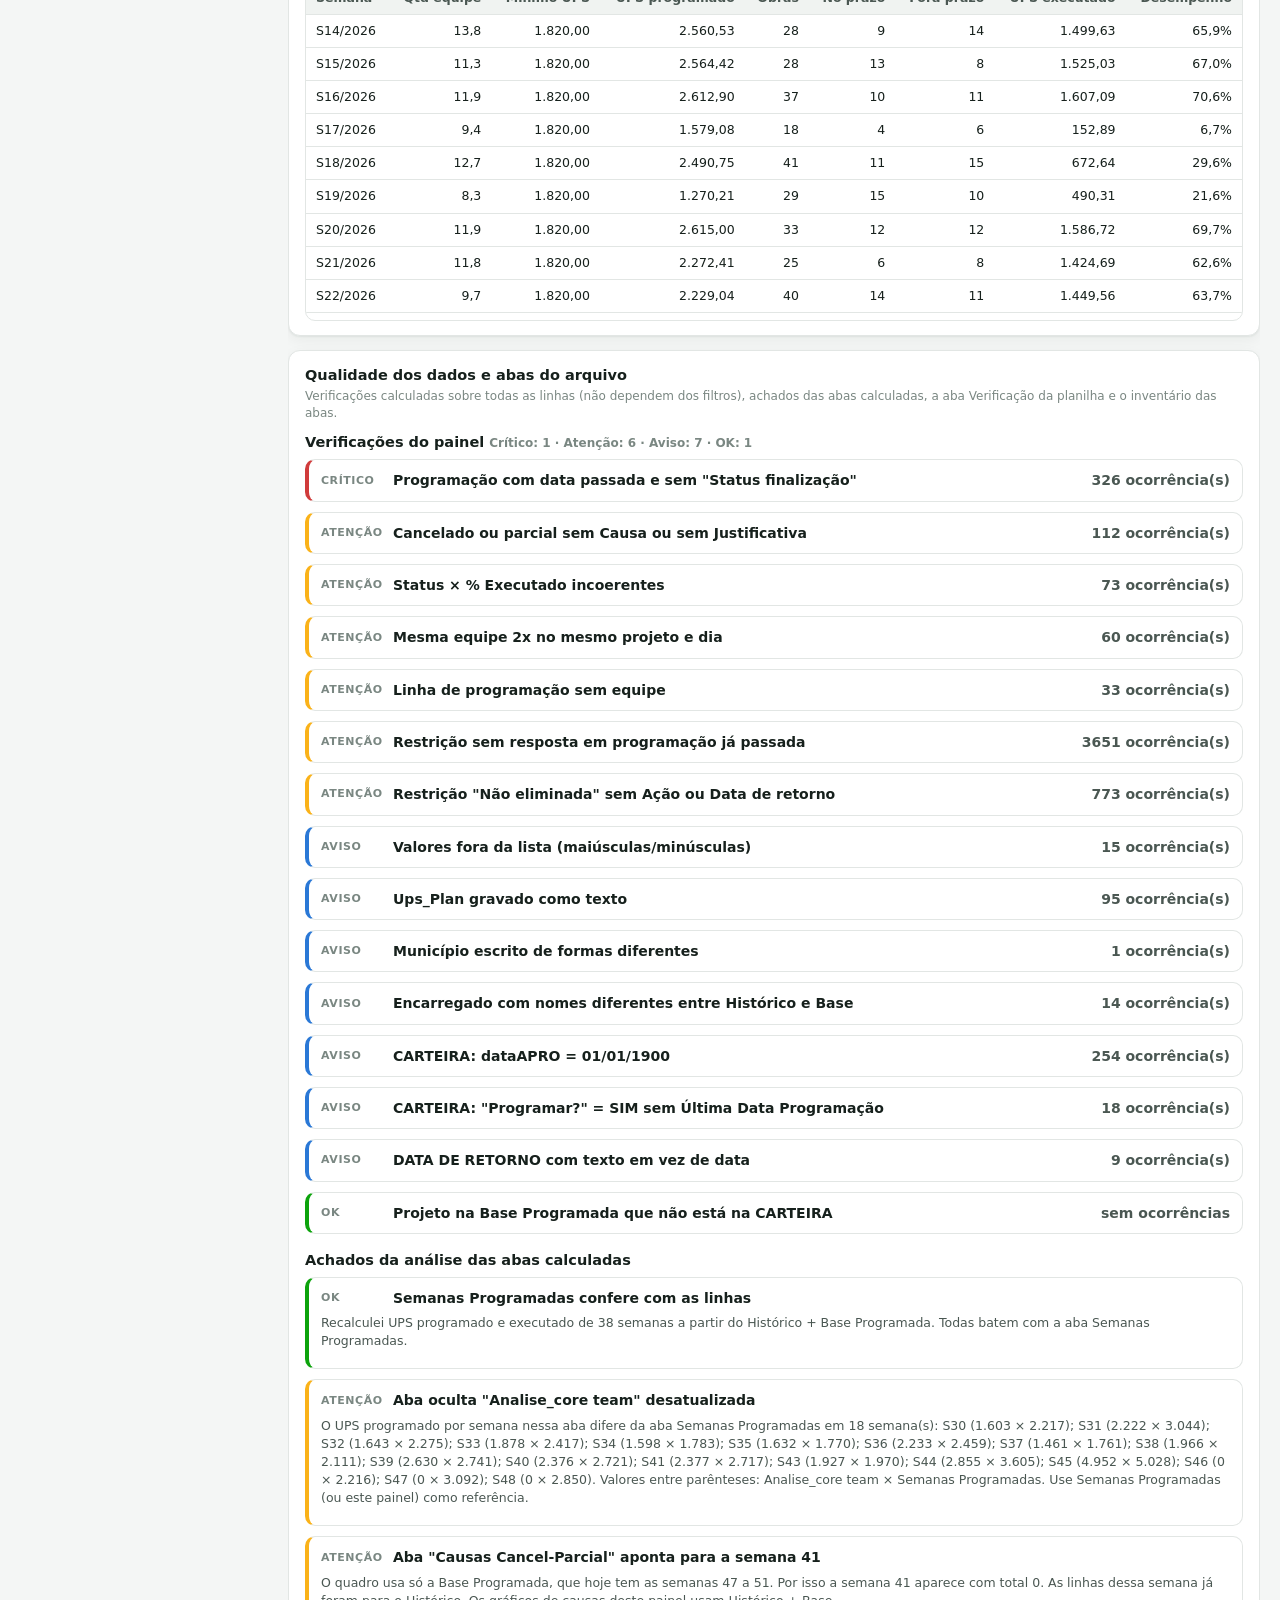
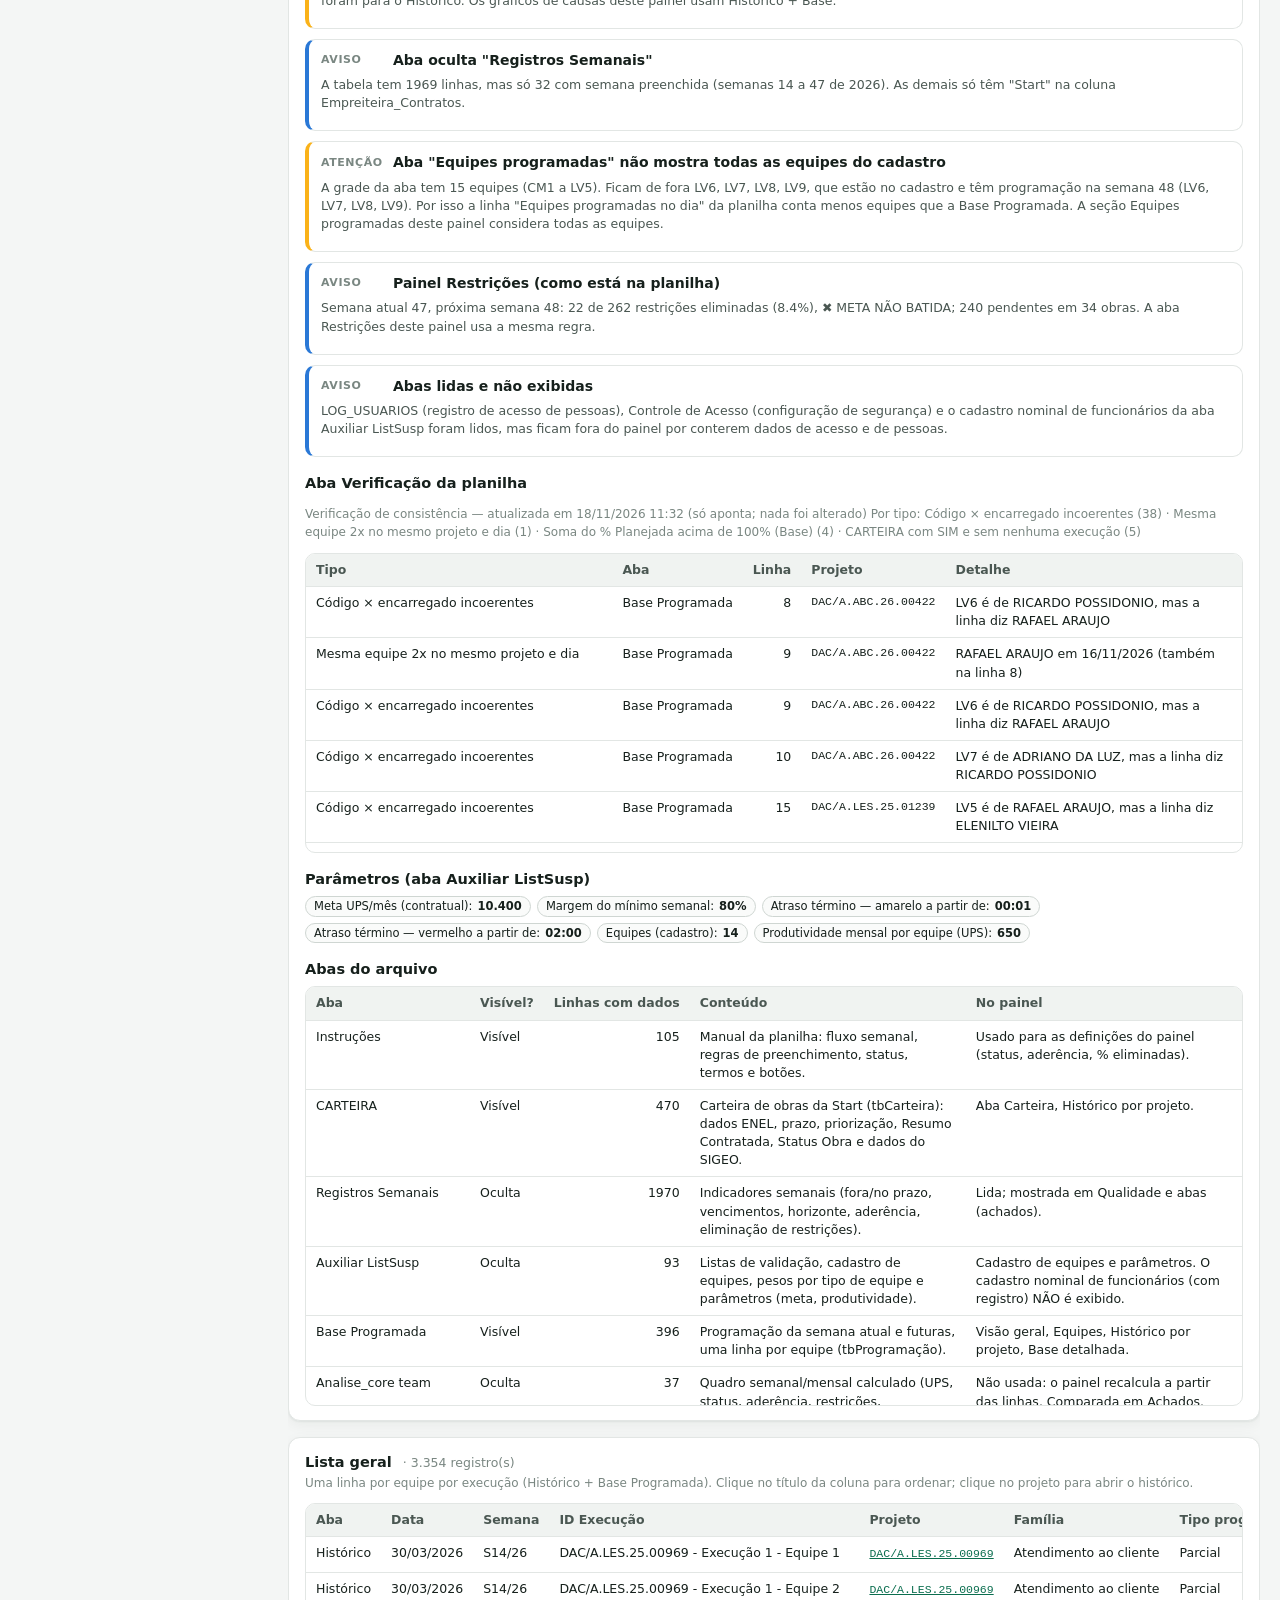
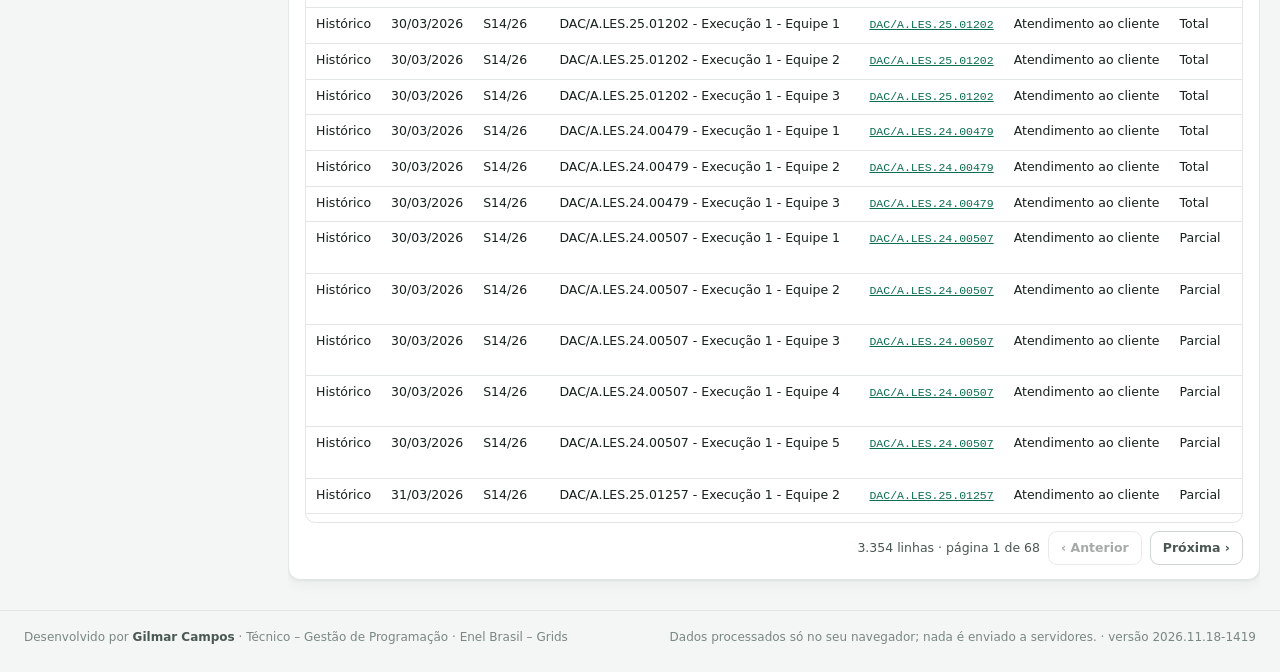
==== commit 170f011f: "Publica o painel Planejamento START com menu lateral de seções - index.html autônomo gerado da Plani" ====
--- a/index.html
+++ b/index.html
@@ -1,114 +1,1372 @@
-<!doctype html>
+<!DOCTYPE html>
 <html lang="pt-BR">
 <head>
-  <meta charset="utf-8">
-  <meta name="viewport" content="width=device-width, initial-scale=1">
-  <meta name="description" content="Painel local e interativo para consulta de programações, projetos e equipes da Start Engenharia.">
-  <meta name="theme-color" content="#f4f7fb">
-  <title>Central de Programações | Start Engenharia · Enel Brasil</title>
-  <link rel="icon" href="assets/favicon.svg" type="image/svg+xml">
-  <link rel="stylesheet" href="styles.css">
+<meta charset="utf-8">
+<meta name="viewport" content="width=device-width, initial-scale=1">
+<title>Planejamento START · Programação e Execução | Enel Brasil – Grids</title>
+<meta name="description" content="Painel da Planilha de Planejamento START: visão geral, instruções, carteira, base programada, equipes programadas e restrições.">
+<style>:root{
+  --brand:#0b6e4f; --brand-2:#0e8a63; --brand-soft:#e6f2ec; --brand-ink:#08503a;
+  --bg:#f4f6f5; --surface:#ffffff; --surface-2:#fafbfa; --line:#e2e6e4; --line-2:#cfd6d2;
+  --ink:#16201c; --ink-2:#4a5752; --ink-3:#7a8782;
+  --s1:#2a78d6; --s2:#eb6834; --s3:#1baf7a; --s4:#eda100; --s5:#e87ba4; --s6:#008300; --s7:#6250d6; --s8:#e34948;
+  --good:#0ca30c; --warn:#fab219; --serious:#ec835a; --crit:#d03b3b;
+  --gap-surface:#ffffff;
+  --radius:12px; --shadow:0 1px 2px rgba(16,32,28,.06),0 4px 14px rgba(16,32,28,.05);
+  --font: "Segoe UI", system-ui, -apple-system, Roboto, "Helvetica Neue", Arial, sans-serif;
+  --mono: ui-monospace, "Cascadia Mono", "Consolas", "SFMono-Regular", Menlo, monospace;
+}
+*{box-sizing:border-box}
+html,body{margin:0;background:var(--bg);color:var(--ink);font-family:var(--font);font-size:14px;line-height:1.45}
+button,input,select{font:inherit;color:inherit}
+a{color:var(--brand)}
+.mono{font-family:var(--mono);font-size:.92em}
+
+/* Header */
+.top{background:linear-gradient(100deg,var(--brand-ink),var(--brand) 55%,var(--brand-2));color:#fff;padding:14px 24px 0}
+.top-row{display:flex;align-items:center;gap:18px;flex-wrap:wrap}
+.brand{display:flex;align-items:center;gap:12px;min-width:0}
+.brand img{height:34px;background:#fff;border-radius:8px;padding:4px 8px}
+.brand .mark{display:none;font-weight:700;letter-spacing:.02em;background:rgba(255,255,255,.14);border:1px solid rgba(255,255,255,.3);border-radius:8px;padding:6px 10px;font-size:13px}
+.brand h1{margin:0;font-size:19px;font-weight:650;letter-spacing:.005em}
+.brand p{margin:2px 0 0;font-size:12.5px;opacity:.86}
+.top .spacer{flex:1}
+.clock{text-align:right;font-variant-numeric:tabular-nums}
+.clock b{display:block;font-size:20px;font-weight:600;letter-spacing:.02em}
+.clock span{font-size:11.5px;opacity:.85}
+.basebar{display:flex;gap:10px;flex-wrap:wrap;align-items:center;margin-top:12px;padding:8px 0 12px;font-size:12.5px;border-top:1px solid rgba(255,255,255,.18)}
+.pill{background:rgba(255,255,255,.14);border:1px solid rgba(255,255,255,.25);border-radius:999px;padding:3px 10px}
+.tabs{display:flex;gap:4px;flex-wrap:wrap}
+.tab{background:transparent;border:0;color:#fff;opacity:.8;padding:10px 14px;border-radius:10px 10px 0 0;cursor:pointer;font-weight:550}
+.tab:hover{opacity:1;background:rgba(255,255,255,.08)}
+.tab[aria-selected=true]{background:var(--bg);color:var(--brand-ink);opacity:1}
+
+/* Layout */
+main{padding:18px 24px 30px;max-width:1500px;margin:0 auto}
+.toolbar{display:flex;gap:8px;flex-wrap:wrap;align-items:center;margin-bottom:12px}
+.btn{border:1px solid var(--line-2);background:var(--surface);border-radius:9px;padding:7px 12px;cursor:pointer;display:inline-flex;gap:6px;align-items:center;font-weight:550}
+.btn:hover{border-color:var(--brand);color:var(--brand-ink)}
+.btn.primary{background:var(--brand);border-color:var(--brand);color:#fff}
+.btn.primary:hover{background:var(--brand-ink);color:#fff}
+.btn.ghost{background:transparent}
+.btn:disabled{opacity:.5;cursor:default}
+.search{flex:1;min-width:240px;border:1px solid var(--line-2);border-radius:9px;padding:7px 12px;background:var(--surface)}
+.search:focus,.date:focus{outline:2px solid var(--brand-soft);border-color:var(--brand)}
+.date{border:1px solid var(--line-2);border-radius:9px;padding:6px 8px;background:var(--surface)}
+.lbl{font-size:12px;color:var(--ink-2)}
+
+.filters{background:var(--surface);border:1px solid var(--line);border-radius:var(--radius);padding:10px 14px;margin-bottom:14px;box-shadow:var(--shadow)}
+.fgroup{display:flex;gap:10px;align-items:flex-start;padding:6px 0;border-bottom:1px dashed var(--line)}
+.fgroup:last-child{border-bottom:0}
+.fgroup>.name{width:132px;flex:none;font-size:12px;font-weight:650;color:var(--ink-2);padding-top:5px;text-transform:uppercase;letter-spacing:.04em}
+.chips{display:flex;flex-wrap:wrap;gap:6px}
+.chip{border:1px solid var(--line-2);background:var(--surface-2);border-radius:999px;padding:3px 10px;cursor:pointer;font-size:12.5px;display:inline-flex;gap:6px;align-items:center}
+.chip .n{font-size:11px;color:var(--ink-3);font-variant-numeric:tabular-nums}
+.chip:hover{border-color:var(--brand)}
+.chip[aria-pressed=true]{background:var(--brand);border-color:var(--brand);color:#fff}
+.chip[aria-pressed=true] .n{color:#d6efe4}
+.chip.zero{opacity:.45}
+.fmore{font-size:12px;color:var(--brand);background:none;border:0;cursor:pointer;padding:3px 4px}
+
+.kpis{display:grid;grid-template-columns:repeat(auto-fit,minmax(180px,1fr));gap:12px;margin-bottom:14px}
+.kpi{background:var(--surface);border:1px solid var(--line);border-radius:var(--radius);padding:12px 14px;box-shadow:var(--shadow)}
+.kpi .t{font-size:12px;color:var(--ink-2);font-weight:600}
+.kpi .v{font-size:26px;font-weight:650;margin-top:2px;font-variant-numeric:tabular-nums;letter-spacing:-.01em}
+.kpi .s{font-size:12px;color:var(--ink-3);margin-top:2px}
+.kpi.alert{border-left:4px solid var(--warn)}
+
+.grid{display:grid;grid-template-columns:repeat(12,1fr);gap:14px}
+.card{background:var(--surface);border:1px solid var(--line);border-radius:var(--radius);padding:14px 16px;box-shadow:var(--shadow);min-width:0}
+.card h3{margin:0 0 2px;font-size:14.5px;font-weight:650}
+.card .sub{margin:0 0 10px;font-size:12px;color:var(--ink-3)}
+.c12{grid-column:span 12}.c8{grid-column:span 8}.c7{grid-column:span 7}.c6{grid-column:span 6}.c5{grid-column:span 5}.c4{grid-column:span 4}
+@media (max-width:1100px){.c8,.c7,.c6,.c5,.c4{grid-column:span 12}}
+.chart{width:100%;position:relative}
+.chart svg{display:block;width:100%;height:auto;overflow:visible}
+.legend{display:flex;gap:14px;flex-wrap:wrap;font-size:12px;color:var(--ink-2);margin:4px 0 8px}
+.legend i{display:inline-block;width:10px;height:10px;border-radius:3px;margin-right:6px;vertical-align:-1px}
+.empty{color:var(--ink-3);font-size:13px;padding:24px 0;text-align:center}
+
+/* tooltip */
+.tip{position:fixed;pointer-events:none;background:#16201c;color:#fff;font-size:12px;padding:7px 10px;border-radius:8px;box-shadow:0 6px 18px rgba(0,0,0,.2);z-index:50;max-width:320px;opacity:0;transition:opacity .08s}
+.tip b{font-weight:650}
+.tip .row{display:flex;gap:10px;justify-content:space-between}
+
+/* tables */
+.tablewrap{overflow:auto;border:1px solid var(--line);border-radius:10px;max-height:640px}
+table{border-collapse:separate;border-spacing:0;width:100%;font-size:12.5px}
+th,td{padding:7px 10px;border-bottom:1px solid var(--line);text-align:left;vertical-align:top;white-space:nowrap}
+td.wrap{white-space:normal;min-width:260px;max-width:440px}
+th{position:sticky;top:0;background:#f0f3f1;font-weight:650;color:var(--ink-2);cursor:pointer;user-select:none;z-index:1}
+th.num,td.num{text-align:right;font-variant-numeric:tabular-nums}
+th .arr{color:var(--ink-3);font-size:10px;margin-left:4px}
+tbody tr:hover{background:#f6faf8}
+tbody tr.sel{background:var(--brand-soft)}
+tbody tr.click{cursor:pointer}
+.pager{display:flex;gap:8px;align-items:center;justify-content:flex-end;margin-top:8px;font-size:12.5px;color:var(--ink-2)}
+.tag{display:inline-flex;align-items:center;gap:5px;border-radius:999px;padding:1px 8px;font-size:11.5px;border:1px solid var(--line-2);background:var(--surface-2)}
+.tag .dot{width:7px;height:7px;border-radius:50%}
+.status-ok .dot{background:var(--good)} .status-parc .dot{background:var(--warn)} .status-crit .dot{background:var(--crit)} .status-neu .dot{background:var(--ink-3)}
+
+/* project detail */
+.detail{display:none}
+.detail.on{display:block}
+.dhead{display:flex;gap:12px;align-items:flex-start;flex-wrap:wrap;margin-bottom:10px}
+.dhead h3{font-family:var(--mono);font-size:16px}
+.facts{display:grid;grid-template-columns:repeat(auto-fit,minmax(150px,1fr));gap:8px;margin:8px 0 12px}
+.fact{background:var(--surface-2);border:1px solid var(--line);border-radius:10px;padding:8px 10px}
+.fact .t{font-size:11.5px;color:var(--ink-3)}
+.fact .v{font-weight:650;font-variant-numeric:tabular-nums}
+.timeline{list-style:none;margin:0;padding:0}
+.timeline li{display:grid;grid-template-columns:110px 1fr;gap:12px;padding:10px 0;border-bottom:1px solid var(--line)}
+.timeline .when{font-weight:650;font-variant-numeric:tabular-nums}
+.timeline .when small{display:block;font-weight:400;color:var(--ink-3)}
+.timeline .what{font-size:13px}
+.timeline .meta{display:flex;flex-wrap:wrap;gap:6px;margin-top:5px}
+
+/* heatmap */
+.hm{overflow:auto;border:1px solid var(--line);border-radius:10px}
+.hm table{width:auto}
+.hm table th,.hm table td{padding:0;border-bottom:1px solid #fff}
+.hm td.cell{width:22px;min-width:22px;height:22px;border-right:2px solid #fff}
+.hm th.day{font-size:10.5px;font-weight:600;padding:4px 0;text-align:center;min-width:22px;cursor:default}
+.hm th.day.we{color:var(--crit)}
+.hm td.who{padding:3px 10px;font-size:12px;position:sticky;left:0;background:#fff;z-index:1;white-space:nowrap}
+
+/* quality */
+.qlist{display:grid;gap:10px}
+.q{border:1px solid var(--line);border-left:4px solid var(--warn);border-radius:10px;padding:10px 12px;background:var(--surface)}
+.q.crit{border-left-color:var(--crit)} .q.info{border-left-color:var(--s1)} .q.ok{border-left-color:var(--good)}
+.q summary{cursor:pointer;display:flex;gap:10px;align-items:center;list-style:none}
+.q summary::-webkit-details-marker{display:none}
+.q .cnt{margin-left:auto;font-weight:650;font-variant-numeric:tabular-nums;color:var(--ink-2)}
+.q .lvl{font-size:11px;font-weight:700;text-transform:uppercase;letter-spacing:.05em;color:var(--ink-3);width:62px}
+.q p{margin:6px 0 8px;color:var(--ink-2);font-size:12.5px}
+
+.banner{border-radius:10px;padding:10px 14px;margin-bottom:12px;font-size:13px;display:flex;gap:10px;align-items:center;flex-wrap:wrap}
+.banner.info{background:#eaf2fc;border:1px solid #c9dcf6}
+.banner.warn{background:#fff6e0;border:1px solid #f3dc9e}
+.banner.ok{background:var(--brand-soft);border:1px solid #bfe0cf}
+.section{display:none}
+.section.on{display:block}
+.note{font-size:12px;color:var(--ink-3)}
+
+/* modal */
+.modal{position:fixed;inset:0;background:rgba(10,20,16,.35);display:none;align-items:center;justify-content:center;z-index:60}
+.modal.on{display:flex}
+.modal .box{background:#fff;border-radius:14px;padding:18px 20px;width:min(560px,92vw);box-shadow:0 20px 50px rgba(0,0,0,.25)}
+.modal h3{margin:0 0 6px}
+.modal label{display:flex;gap:8px;align-items:flex-start;padding:6px 0;font-size:13px}
+.drop{border:2px dashed var(--line-2);border-radius:12px;padding:22px;text-align:center;color:var(--ink-2);margin:10px 0;cursor:pointer}
+.drop.over{border-color:var(--brand);background:var(--brand-soft)}
+.progress{font-size:12.5px;color:var(--ink-2);min-height:18px}
+
+footer{padding:18px 24px 26px;color:var(--ink-3);font-size:12px;display:flex;gap:12px;flex-wrap:wrap;justify-content:space-between;max-width:1500px;margin:0 auto;border-top:1px solid var(--line)}
+footer b{color:var(--ink-2)}
+@media print{.toolbar,.filters,.tabs,.modal{display:none!important}.section{display:block!important}}
+
+/* ===== layout com menu lateral ===== */
+.layout{display:grid;grid-template-columns:250px minmax(0,1fr);gap:18px;max-width:1640px;margin:0 auto;padding:18px 20px 30px}
+.side{position:sticky;top:12px;align-self:start;display:flex;flex-direction:column;gap:8px;max-height:calc(100vh - 24px);overflow:auto;padding-bottom:6px}
+.side .sidetitle{font-size:11px;font-weight:700;letter-spacing:.08em;text-transform:uppercase;color:var(--ink-3);padding:2px 4px 2px}
+.navcard{display:grid;grid-template-columns:38px 1fr;gap:10px;align-items:center;text-align:left;background:var(--surface);border:1px solid var(--line);border-radius:12px;padding:10px 12px;cursor:pointer;box-shadow:var(--shadow);transition:border-color .12s,transform .12s}
+.navcard:hover{border-color:var(--brand);transform:translateX(2px)}
+.navcard .ic{width:38px;height:38px;border-radius:10px;background:var(--brand-soft);color:var(--brand-ink);display:flex;align-items:center;justify-content:center;font-size:18px}
+.navcard b{display:block;font-size:13.5px;font-weight:650;color:var(--ink)}
+.navcard span{display:block;font-size:11.5px;color:var(--ink-3);margin-top:1px}
+.navcard[aria-current=true]{background:var(--brand);border-color:var(--brand)}
+.navcard[aria-current=true] b{color:#fff} .navcard[aria-current=true] span{color:#d6efe4}
+.navcard[aria-current=true] .ic{background:rgba(255,255,255,.18);color:#fff}
+.content{min-width:0}
+.sechead{display:flex;gap:14px;align-items:flex-end;flex-wrap:wrap;margin-bottom:10px}
+.sechead h2{margin:0;font-size:21px;font-weight:650;letter-spacing:-.01em}
+.sechead p{margin:2px 0 0;color:var(--ink-2);font-size:13px;max-width:900px}
+.lista{margin-top:16px}
+.lista h3 .cnt{font-weight:500;color:var(--ink-3);font-size:12.5px;margin-left:6px}
+.modal .box.wide{width:min(1200px,96vw);max-height:92vh;overflow:auto}
+.closex{float:right;border:0;background:none;font-size:22px;cursor:pointer;color:var(--ink-3)}
+/* manual */
+.man h4{margin:18px 0 8px;font-size:14.5px;color:var(--brand-ink);border-bottom:2px solid var(--brand-soft);padding-bottom:4px}
+.flow{display:grid;grid-template-columns:repeat(5,1fr);gap:10px}
+.flow .st{background:var(--surface-2);border:1px solid var(--line);border-radius:10px;padding:10px}
+.flow .st .num{width:26px;height:26px;border-radius:50%;background:var(--brand);color:#fff;display:flex;align-items:center;justify-content:center;font-weight:700;font-size:13px}
+.flow .st .ab{font-size:11px;font-weight:700;letter-spacing:.04em;color:var(--brand-ink);margin-top:6px}
+.flow .st .tt{font-weight:650;margin:2px 0 4px}
+.flow .st .tx{font-size:12.5px;color:var(--ink-2)}
+.rule{display:flex;gap:10px;padding:6px 0;font-size:13px}
+.rule .i{width:24px;height:24px;flex:none;border-radius:6px;display:flex;align-items:center;justify-content:center;font-weight:700}
+.rule .i.ok{background:#c6efce;color:#0a6b0a}.rule .i.no{background:#ffc7ce;color:#9c0006}.rule .i.inf{background:#ddebf7;color:#1f4e79}
+.terms{display:grid;grid-template-columns:minmax(180px,280px) 1fr;border:1px solid var(--line);border-radius:10px;overflow:hidden}
+.terms div{padding:7px 10px;border-bottom:1px solid var(--line);font-size:13px}
+.terms div:nth-child(odd){background:var(--surface-2);font-weight:600}
+mark{background:#fff1a8;padding:0 1px}
+/* grade de equipes */
+.eqgrid td,.eqgrid th{white-space:normal;min-width:120px}
+.eqgrid td.cod{min-width:60px;font-weight:650}
+.eqgrid .pj{display:block;font-family:var(--mono);font-size:11px;border-radius:5px;padding:2px 5px;margin:2px 0;border-left:3px solid #c9d1cc;background:#f6f8f7;cursor:pointer}
+.eqgrid tfoot td{font-weight:650;background:#f0f3f1}
+/* painel restrições */
+.pweeks{display:grid;grid-template-columns:repeat(auto-fill,minmax(250px,1fr));gap:12px}
+.pw{border:1px solid var(--line);border-radius:12px;background:var(--surface);overflow:hidden}
+.pw .h{padding:10px 12px;background:var(--surface-2);border-bottom:1px solid var(--line)}
+.pw .h b{font-size:14px}.pw .h .d{font-size:11.5px;color:var(--ink-3)}
+.pw .pc{font-size:22px;font-weight:650;margin-top:4px;font-variant-numeric:tabular-nums}
+.pw table td{padding:4px 10px;font-size:12px}
+@media (max-width:1000px){.layout{grid-template-columns:1fr}.side{position:static;flex-direction:row;overflow:auto;max-height:none}.navcard{min-width:190px}.flow{grid-template-columns:1fr 1fr}}
+.layout>main.content{padding:0;margin:0;max-width:none;min-width:0;width:100%;overflow-x:clip}
+.layout{width:100%}
+</style>
 </head>
 <body>
-<div class="app-shell">
-  <aside class="sidebar" id="sidebar">
-    <div class="brand-box">
-      <div class="logo-frame" title="Logomarca Enel Brasil — imagem pública disponibilizada pela Wikimedia Commons">
-        <img class="enel-logo" src="https://upload.wikimedia.org/wikipedia/commons/4/49/Enel_Brasil_Nova_Marca.svg" alt="Enel Brasil" onerror="this.hidden=true;this.nextElementSibling.hidden=false">
-        <span class="logo-fallback" hidden><span class="mark-e">enel</span> <small>BRASIL</small></span>
+<noscript><div style="background:#fff6e0;border-bottom:1px solid #f3dc9e;padding:12px 24px;font:14px system-ui">Este painel precisa de JavaScript ativado para mostrar os dados.</div></noscript>
+<header class="top" style="padding-bottom:0">
+  <div class="top-row">
+    <div class="brand">
+      <img src="assets/logo-enel.png" alt="Enel" onerror="this.style.display='none';this.nextElementSibling.style.display='inline-block'">
+      <span class="mark">Enel Brasil · Grids</span>
+      <div>
+        <h1>Planejamento START · Programação e Execução</h1>
+        <p>Gestão de Programação · Start Engenharia · Projeto EOP</p>
       </div>
-      <div class="brand-sub">GESTÃO OPERACIONAL <span class="brand-dot"></span> 2026</div>
     </div>
-
-    <div class="sidebar-label">PAINEL DE CONTROLE</div>
-    <nav class="nav-list" aria-label="Navegação principal">
-      <button class="nav-item active" data-page="overview"><span class="nav-icon">◫</span><span>Visão geral</span></button>
-      <button class="nav-item" data-page="programacoes"><span class="nav-icon">▤</span><span>Programações</span></button>
-      <button class="nav-item" data-page="projetos"><span class="nav-icon">▦</span><span>Projetos</span></button>
-      <button class="nav-item" data-page="equipes"><span class="nav-icon">♧</span><span>Equipes</span></button>
-      <button class="nav-item" data-page="qualidade"><span class="nav-icon">◇</span><span>Qualidade dos dados</span><span class="nav-alert">!</span></button>
-      <button class="nav-item" data-page="integral"><span class="nav-icon">≡</span><span>Base integral</span></button>
-    </nav>
-
-    <div class="sidebar-label secondary-section">FERRAMENTAS</div>
-    <div class="nav-list">
-      <button class="nav-item" id="nav-import"><span class="nav-icon">↥</span><span>Importar Excel / CSV</span></button>
-      <button class="nav-item" id="nav-export"><span class="nav-icon">↧</span><span>Exportar Excel</span></button>
+    <div class="spacer"></div>
+    <div class="clock"><b id="clkH">--:--:--</b><span id="clkD"></span></div>
+  </div>
+  <div class="basebar" id="basebar"></div>
+</header>
+
+<div class="layout">
+  <nav class="side" id="side" aria-label="Seções do painel"><div class="sidetitle">Acesso</div></nav>
+  <main class="content" id="content">
+    <div class="banner ok" id="bannerSaved" style="display:none">Exibindo a última planilha importada neste navegador.<button class="btn" id="btnOriginal">Voltar à base original do painel</button></div>
+    <div class="sechead"><div><h2 id="secTitle"></h2><p id="secDesc"></p></div></div>
+    <div class="toolbar">
+      <input class="search" id="q" type="search" placeholder="Buscar…" aria-label="Buscar">
+      <span class="lbl" data-dates>De</span><input class="date" type="date" id="de" aria-label="Data inicial" data-dates>
+      <span class="lbl" data-dates>até</span><input class="date" type="date" id="ate" aria-label="Data final" data-dates>
+      <button class="btn ghost" id="btnLimpar" disabled>Limpar filtros</button>
+      <span class="note" id="fInfo"></span>
     </div>
-
-    <div class="sidebar-bottom">
-      <div class="source-card">
-        <span class="source-indicator"></span><div><strong>Fonte de dados local</strong><small>Consulta no navegador, sem servidor</small></div>
-      </div>
-      <div class="sidebar-note">Painel independente e não oficial. Publicação dos dados depende de autorização da Enel.</div>
-      <a class="sidebar-credit" href="https://www.enel.com.br/pt/quemsomos/nova-marca.html" target="_blank" rel="noopener noreferrer">Identidade visual Enel Brasil ↗</a>
+    <div class="toolbar">
+      <button class="btn primary" id="btnImport">⤒ Importar planilha (.xlsm / .xlsx)</button>
+      <button class="btn" id="btnXlsx">⤓ Exportar Excel desta seção</button>
+      <button class="btn" id="btnCsv">⤓ CSV da lista geral</button>
     </div>
-  </aside>
-
-  <div class="main-area">
-    <header class="topbar">
-      <div class="top-left"><button class="icon-btn mobile-menu" id="toggle-sidebar" aria-label="Abrir menu">☰</button><div class="breadcrumb">Operações <span>/</span> <strong id="breadcrumb-name">Visão geral</strong></div></div>
-      <div class="top-actions"><div class="clock-box"><span class="live-dot"></span><div><strong id="live-time">--:--:--</strong><small id="live-date">Carregando data...</small></div></div><button class="icon-btn top-help" id="btn-info" title="Sobre esta ferramenta" aria-label="Sobre esta ferramenta">?</button></div>
-    </header>
-
-    <main class="content">
-      <section class="hero" aria-label="Cabeçalho do painel">
-        <div class="hero-copy"><div class="eyebrow"><span class="eyebrow-line"></span> START ENGENHARIA · PLANEJAMENTO E EXECUÇÃO</div><h1>Central de <em>Programações</em></h1><p>Uma visão inteligente das frentes de trabalho, equipes e projetos — da programação à consulta detalhada dos registros.</p><div class="hero-tags"><span class="hero-tag" id="period-tag">Setembro de 2026</span><span class="hero-tag subdued" id="source-tag">CSV · 1 aba</span><span class="hero-tag subdued">Sem sincronização automática</span></div></div>
-        <div class="hero-art" aria-hidden="true"><div class="hero-orbit o1"></div><div class="hero-orbit o2"></div><div class="hero-orbit o3"></div><div class="hero-symbol">⚡</div></div>
-      </section>
-
-      <div class="toolbar">
-        <div class="toolbar-context"><div class="toolbar-icon">▦</div><div><small>BASE EM ANÁLISE</small><select id="sheet-select" aria-label="Selecionar aba da planilha"></select></div></div>
-        <div class="toolbar-actions"><button class="btn btn-outline" id="btn-import"><span>↥</span> Importar arquivo</button><button class="btn btn-main" id="btn-export"><span>↧</span> Exportar Excel</button><button class="btn btn-ghost" id="btn-reset" title="Restaurar base original">↺</button></div>
-      </div>
-      <div class="notice" id="import-notice" hidden></div>
-
-      <section class="filter-panel" id="filters-panel">
-        <div class="filter-heading"><div><strong>Filtros de consulta</strong><span>Os filtros atualizam indicadores, gráficos e tabelas simultaneamente.</span></div><button class="link-btn" id="clear-filters">Limpar filtros <span>↺</span></button></div>
-        <div class="filter-grid"><label class="field field-search"><span>Buscar na programação</span><input type="search" id="filter-search" placeholder="Projeto, endereço, circuito, serviço..." autocomplete="off"></label><label class="field"><span>Supervisor</span><select id="filter-supervisor"></select></label><label class="field"><span>Encarregado</span><select id="filter-encarregado"></select></label><label class="field"><span>Família de obra</span><select id="filter-familia"></select></label><label class="field"><span>Tipo de documento</span><select id="filter-doc"></select></label><label class="field"><span>Período inicial</span><input type="date" id="filter-from"></label><label class="field"><span>Período final</span><input type="date" id="filter-to"></label><label class="field"><span>Coluna D (equipe)</span><select id="filter-tipo"></select></label></div>
-        <div class="filter-count" id="filter-count">Carregando...</div>
-      </section>
-
-      <section class="page active" id="page-overview" data-page-title="Visão geral">
-        <div class="page-intro"><div><div class="section-kicker">PANORAMA OPERACIONAL</div><h2>Indicadores da programação</h2><p>Dados calculados sobre os registros da aba selecionada.</p></div><div class="faint-label" id="current-sheet-caption"></div></div>
-        <div class="kpi-grid">
-          <article class="kpi-card"><div class="kpi-top"><span class="kpi-label">Registros com data</span><span class="kpi-ico i-blue">▤</span></div><div class="kpi-value" id="kpi-rows">—</div><div class="kpi-foot">Linhas que representam programação</div></article>
-          <article class="kpi-card"><div class="kpi-top"><span class="kpi-label">UPS das linhas</span><span class="kpi-ico i-green">◈</span></div><div class="kpi-value" id="kpi-ups">—</div><div class="kpi-foot">Soma de UPS PROG nos registros filtrados</div></article>
-          <article class="kpi-card"><div class="kpi-top"><span class="kpi-label">Códigos de projeto</span><span class="kpi-ico i-violet">▦</span></div><div class="kpi-value" id="kpi-projects">—</div><div class="kpi-foot">Identificadores compatíveis com o padrão DAC/DMP</div></article>
-          <article class="kpi-card"><div class="kpi-top"><span class="kpi-label">Atividades com UPS</span><span class="kpi-ico i-amber">⌁</span></div><div class="kpi-value" id="kpi-activities">—</div><div class="kpi-foot">Linhas com UPS programada maior que zero</div></article>
-        </div>
-        <div class="insight-line" id="reconciliation-box"></div>
-        <div class="charts-grid">
-          <article class="panel panel-large"><div class="panel-heading"><div><div class="section-kicker">CRONOGRAMA</div><h3>Evolução diária de UPS</h3><p>Somatório por data registrada na coluna DATA</p></div><span class="panel-tag">UPS PROG</span></div><div class="chart-area" id="daily-chart"></div></article>
-          <article class="panel"><div class="panel-heading"><div><div class="section-kicker">DISTRIBUIÇÃO</div><h3>Famílias de obra</h3><p>Volume de registros classificados</p></div></div><div class="donut-area" id="family-chart"></div></article>
-          <article class="panel"><div class="panel-heading"><div><div class="section-kicker">RECURSOS</div><h3>Supervisores</h3><p>Quantidade de linhas vinculadas</p></div></div><div class="bars-area" id="supervisor-chart"></div></article>
-          <article class="panel"><div class="panel-heading"><div><div class="section-kicker">INTERVENÇÕES</div><h3>Documentos de trabalho</h3><p>FI, PIE, BRA e combinações da base</p></div></div><div class="bars-area" id="doc-chart"></div></article>
-        </div>
-        <div class="panel slim-panel"><div class="panel-heading"><div><div class="section-kicker">CONSULTA RÁPIDA</div><h3>Atividades programadas em destaque</h3></div><button class="link-btn" data-jump="programacoes">Abrir programações →</button></div><div class="table-wrap"><table class="data-table"><thead><tr><th>Data</th><th>Projeto</th><th>Encarregado</th><th>Família</th><th>UPS PROG</th><th>Documento</th><th></th></tr></thead><tbody id="preview-rows"></tbody></table></div></div>
-      </section>
-
-      <section class="page" id="page-programacoes" data-page-title="Programações"><div class="page-intro"><div><div class="section-kicker">REGISTROS OPERACIONAIS</div><h2>Consulta de programações</h2><p>Clique em uma linha para visualizar todos os campos do registro original.</p></div><button class="btn btn-outline" id="export-filtered">↧ Exportar filtrados</button></div><div class="panel table-panel"><div class="table-meta"><div><strong id="program-total">0 registros</strong><span>Ordem cronológica · dados originais preservados</span></div><div class="table-tools"><label>Exibir <select id="program-page-size"><option>15</option><option selected>25</option><option>50</option><option>100</option></select></label></div></div><div class="table-wrap"><table class="data-table main-table"><thead><tr><th data-sort="date">Data ⇅</th><th data-sort="project">Projeto ⇅</th><th>Supervisor</th><th data-sort="encarregado">Encarregado ⇅</th><th>Tipo</th><th>Família</th><th>Circuito</th><th data-sort="ups">UPS PROG ⇅</th><th>DOC</th><th>Ação</th></tr></thead><tbody id="program-rows"></tbody></table></div><div class="pagination" id="program-pagination"></div></div></section>
-
-      <section class="page" id="page-projetos" data-page-title="Projetos"><div class="page-intro"><div><div class="section-kicker">PORTFÓLIO DE OBRAS</div><h2>Projetos identificados</h2><p>Agrupamento por código, sem confundir FOLGA e outras anotações com projetos.</p></div></div><div class="kpi-grid mini-kpis"><article class="kpi-card"><div class="kpi-label">Projetos codificados</div><div class="kpi-value" id="projects-count">—</div></article><article class="kpi-card"><div class="kpi-label">UPS por projeto</div><div class="kpi-value" id="projects-ups">—</div></article><article class="kpi-card"><div class="kpi-label">Linhas com projeto</div><div class="kpi-value" id="projects-rows">—</div></article></div><div class="panel table-panel"><div class="table-meta"><div><strong>Consolidação por código</strong><span>Não soma valores de subtotais diários</span></div></div><div class="table-wrap"><table class="data-table"><thead><tr><th>Projeto</th><th>Registros</th><th>UPS PROG</th><th>1ª data</th><th>Última data</th><th>Família</th><th></th></tr></thead><tbody id="projects-rows-table"></tbody></table></div></div></section>
-
-      <section class="page" id="page-equipes" data-page-title="Equipes"><div class="page-intro"><div><div class="section-kicker">GESTÃO DE RECURSOS</div><h2>Equipes e responsáveis</h2><p>Visibilidade por encarregado e supervisor conforme preenchimento da fonte.</p></div></div><div class="charts-grid two-col"><div class="panel"><div class="panel-heading"><div><div class="section-kicker">PESSOAL</div><h3>Encarregados por registros</h3></div></div><div id="encarregado-chart" class="bars-area"></div></div><div class="panel"><div class="panel-heading"><div><div class="section-kicker">EQUIPES</div><h3>Valores da coluna D</h3><p>Coluna sem título na fonte: LM / LV</p></div></div><div id="tipo-chart" class="donut-area"></div></div></div><div class="panel table-panel"><div class="table-meta"><div><strong>Consolidado por encarregado</strong><span>Registros datados</span></div></div><div class="table-wrap"><table class="data-table"><thead><tr><th>Encarregado</th><th>Registros</th><th>UPS PROG</th><th>Registros com UPS</th><th>Supervisor(es) informado(s)</th><th></th></tr></thead><tbody id="teams-rows"></tbody></table></div></div></section>
-
-      <section class="page" id="page-qualidade" data-page-title="Qualidade dos dados"><div class="page-intro"><div><div class="section-kicker">AUDITORIA DA FONTE</div><h2>Qualidade e conciliação</h2><p>Transparência sobre lacunas, fórmulas com erro e divergências sem alterar a planilha.</p></div></div><div class="quality-grid" id="quality-summary"></div><div class="panel" id="quality-alert-panel"><div class="panel-heading"><div><div class="section-kicker">PONTOS DE ATENÇÃO</div><h3>Ocorrências identificadas</h3></div></div><div id="quality-notes" class="quality-notes"></div></div><div class="panel"><div class="panel-heading"><div><div class="section-kicker">PREENCHIMENTO</div><h3>Disponibilidade por coluna</h3><p>Baseado exclusivamente nas linhas com data</p></div></div><div class="quality-columns" id="quality-columns"></div></div><div class="panel"><div class="panel-heading"><div><div class="section-kicker">FONTE ORIGINAL</div><h3>Informações de cabeçalho</h3></div></div><div class="raw-heads" id="raw-header-info"></div></div></section>
-
-      <section class="page" id="page-integral" data-page-title="Base integral"><div class="page-intro"><div><div class="section-kicker">100% DOS REGISTROS</div><h2>Base integral — sem exclusões</h2><p>Inclui metadados, títulos, subtotais, registros, linhas vazias e todas as colunas sem cabeçalho.</p></div><button class="btn btn-outline" id="export-full">↧ Exportar todas as abas</button></div><div class="panel table-panel"><div class="table-meta"><div><strong id="raw-total">0 linhas</strong><span>Colunas originais, sem exclusões nem renomeação na exportação</span></div><div class="table-tools"><label class="raw-search"><span>Buscar</span><input id="raw-search" placeholder="Qualquer campo ou número da linha"></label><label>Exibir <select id="raw-page-size"><option>20</option><option selected>40</option><option>100</option><option>250</option></select></label></div></div><div class="table-wrap large-scroll"><table class="data-table raw-table" id="raw-table"><thead id="raw-head"></thead><tbody id="raw-rows"></tbody></table></div><div class="pagination" id="raw-pagination"></div></div></section>
-
-      <footer class="footer"><span>Central de Programações · Start Engenharia</span><span>Ferramenta local para análise gerencial · Não sincronizada automaticamente com o SharePoint</span></footer>
-    </main>
+    <section class="filters" id="filters" aria-label="Filtros"></section>
+    <div id="view"></div>
+    <div class="card lista" id="lista"><h3>Lista geral <span class="cnt" id="listaCnt"></span></h3><p class="sub" id="listaSub"></p><div class="tablewrap" id="tLista" style="max-height:620px"></div><div class="pager" id="pgLista"></div></div>
+  </main>
+</div>
+
+<footer>
+  <span>Desenvolvido por <b>Gilmar Campos</b> · Técnico – Gestão de Programação · Enel Brasil – Grids</span>
+  <span>Dados processados só no seu navegador; nada é enviado a servidores. · versão 2026.11.18-1419</span>
+</footer>
+
+<div class="modal" id="modal" role="dialog" aria-modal="true" aria-labelledby="mT">
+  <div class="box">
+    <h3 id="mT">Importar planilha</h3>
+    <p class="note">Escolha a <b>Planilha de Planejamento START</b> (.xlsm ou .xlsx) mais recente. O painel lê Instruções, CARTEIRA, Base Programada, Histórico, Planilha de Restrição, Histórico Restrições, Equipes programadas, Semanas Programadas, Equipes Mobilizadas, Registros Semanais, Auxiliar ListSusp e Verificação, inclusive as abas ocultas. As macros não são executadas e nada sai do seu computador. A importação atualiza todas as seções.</p>
+    <div class="drop" id="drop">Arraste o arquivo aqui ou <b>clique para escolher</b></div>
+    <input type="file" id="file" accept=".xlsm,.xlsx" hidden>
+    <label><input type="checkbox" id="lembrar" checked> <span>Lembrar esta base neste navegador (abre direto na próxima visita)</span></label>
+    <div class="progress" id="prog"></div>
+    <div style="text-align:right;margin-top:8px"><button class="btn" id="mFechar">Fechar</button></div>
   </div>
 </div>
-
-<div class="modal-backdrop" id="detail-modal" hidden><div class="modal" role="dialog" aria-modal="true" aria-labelledby="modal-title"><div class="modal-heading"><div><div class="section-kicker">FICHA COMPLETA DO REGISTRO</div><h3 id="modal-title">Detalhamento</h3><p id="modal-subtitle"></p></div><button class="icon-btn" id="modal-close" aria-label="Fechar">✕</button></div><div class="modal-content" id="modal-content"></div><div class="modal-actions"><button class="btn btn-outline" id="modal-copy">Copiar campos</button><button class="btn btn-main" id="modal-done">Fechar</button></div></div></div>
-<div class="modal-backdrop" id="export-modal" hidden><div class="modal modal-small" role="dialog" aria-modal="true" aria-labelledby="export-title"><div class="modal-heading"><div><div class="section-kicker">EXPORTAÇÃO DE DADOS</div><h3 id="export-title">Baixar arquivo Excel</h3><p>Arquivos .xlsx gerados no próprio navegador.</p></div><button class="icon-btn" id="export-close" aria-label="Fechar">✕</button></div><div class="export-options"><button class="export-option" id="export-option-filtered"><span class="option-symbol">▤</span><span><strong>Programações filtradas</strong><small>Somente linhas com data que atendem aos filtros ativos</small></span><span>↧</span></button><button class="export-option" id="export-option-full"><span class="option-symbol">▦</span><span><strong>Base integral — todas as abas</strong><small>Todos os campos e linhas, inclusive dados vazios e totais</small></span><span>↧</span></button><button class="export-option" id="export-option-csv"><span class="option-symbol">≡</span><span><strong>Filtrados em CSV</strong><small>Alternativa compatível com Excel</small></span><span>↧</span></button></div></div></div>
-<div class="modal-backdrop" id="info-modal" hidden><div class="modal modal-small" role="dialog" aria-modal="true" aria-labelledby="info-title"><div class="modal-heading"><div><div class="section-kicker">COMO UTILIZAR</div><h3 id="info-title">Sobre a central</h3></div><button class="icon-btn" id="info-close" aria-label="Fechar">✕</button></div><div class="info-body"><p>Este site é estático e pode ser hospedado no GitHub Pages. A base inicial de setembro de 2026 está incluída no pacote.</p><p>Ao importar um <strong>.xlsx</strong>, os valores disponíveis de todas as abas são carregados e podem ser escolhidos no seletor; fórmulas, imagens, formatação e macros não são preservadas. Arquivos <strong>.csv</strong> têm somente uma aba lógica.</p><p>O painel faz os cálculos localmente. Nada é enviado a um servidor pelo site. Alterações importadas permanecem nesta sessão, até que você use a opção de armazenamento local.</p><button id="save-local" class="btn btn-outline full-btn">Salvar esta base neste navegador</button><button id="clear-local" class="btn btn-ghost full-btn">Apagar base salva neste navegador</button><p class="small-print">A data e a hora são atualizadas a cada segundo pelo relógio do dispositivo, no fuso de São Paulo (não são obtidas de um servidor de horário). Não há sincronização com sistemas da Enel ou com o SharePoint.</p></div></div></div>
-<div class="toast" id="toast" role="status" aria-live="polite"></div>
-<input type="file" accept=".xlsx,.xlsm,.csv,.tsv" id="file-input" hidden>
-<script src="dados/base.js"></script>
-<script src="excel.js"></script>
-<script src="app.js"></script>
+<div class="modal" id="pmodal" role="dialog" aria-modal="true" aria-labelledby="dTitulo">
+  <div class="box wide">
+    <button class="closex" id="pFechar" aria-label="Fechar">×</button>
+    <h3 id="dTitulo" class="mono" style="font-size:17px"></h3><div class="note" id="dSub" style="margin-bottom:6px"></div>
+    <div class="facts" id="dFacts"></div><div id="dObs" class="note" style="margin-bottom:8px"></div>
+    <h3 style="margin-top:8px">UPS programado × executado por data</h3>
+    <div class="legend"><span><i style="background:var(--s1)"></i>UPS programado</span><span><i style="background:var(--s3)"></i>UPS executado</span></div>
+    <div class="chart" id="chProj"></div>
+    <h3 style="margin-top:14px">Linha do tempo (mais recente primeiro)</h3>
+    <ul class="timeline" id="dTimeline"></ul>
+    <h3 style="margin-top:14px">Restrições pendentes do projeto</h3>
+    <div class="tablewrap" id="dRestr" style="max-height:320px"></div>
+  </div>
+</div>
+<div class="tip" id="tip" role="tooltip"></div>
+
+<script>window.BASE = {"fonte":"20260224_Planilha_de_Planejamento_START.xlsm","verificacao_titulo":"Verificação de consistência — atualizada em 18/11/2026 11:32  (só aponta; nada foi alterado)","verificacao_resumo":"48 ponto(s) encontrado(s).","abas":[{"aba":"Histórico","tabela":"tbHistórico","rows":[["Data da programação","ID Execução","Semana","Ano","Projeto","Nota","familia_regen","STATUS_PRAZO","Qtd Dias p/ Venc","Tipo de Programação","% Planejada","Qtd UPS programado","Ups_Plan","Ups_Exec_Projeto","municipio","Qtd Programações","Qtd Equipes","Número de restrição pendentes","Encarregado","Equipes","Tipo Equipe","Quantidade de UPS por Equipe","Início do turno","Início previsto (Hora)","Término previsto (Hora)","Saída da base","Causa de atraso","Status finalização","% Executado","Causa","Justificativa","Observação","Qtd UPS executado"],["30/03/2026","DAC/A.LES.25.00969 - Execução 1 - Equipe 1",14,2026,"DAC/A.LES.25.00969",386644765,"Atendimento ao cliente","FORA DO PRAZO",30,"Parcial",0.2,26.3186,131.593,0,"SANTO ANDRE",1,2,17,"","LM06 - Guilherme dos Santos Ferrão","LM",15.79116,"","10:00","14:00","","","EXECUTADO",1,"","","",15.79116],["30/03/2026","DAC/A.LES.25.00969 - Execução 1 - Equipe 2",14,2026,"DAC/A.LES.25.00969",386644765,"Atendimento ao cliente","FORA DO PRAZO",30,"Parcial",0.2,26.3186,131.593,0,"SANTO ANDRE",1,2,17,"","LV01 - GEAN MARCIEL GOUVEIA","LV",10.52744,"","10:00","14:00","","","EXECUTADO",1,"","","",10.52744],["30/03/2026","DAC/A.LES.25.01202 - Execução 1 - Equipe 1",14,2026,"DAC/A.LES.25.01202",387448466,"Atendimento ao cliente","FORA DO PRAZO",30,"total",1,53.71,107.419,53.709,"SANTO ANDRE",1,3,17,"","LM07 - Mauricio Correia","LM",16.113,"","10:00","14:00","","","EXECUTADO",1,"","","",16.113],["30/03/2026","DAC/A.LES.25.01202 - Execução 1 - Equipe 2",14,2026,"DAC/A.LES.25.01202",387448466,"Atendimento ao cliente","FORA DO PRAZO",30,"total",1,53.71,107.419,53.709,"SANTO ANDRE",1,3,17,"","LM08 - Sidney Caporalli","LM",16.113,"","10:00","14:00","","","EXECUTADO",1,"","","",16.113],["30/03/2026","DAC/A.LES.25.01202 - Execução 1 - Equipe 3",14,2026,"DAC/A.LES.25.01202",387448466,"Atendimento ao cliente","FORA DO PRAZO",30,"total",1,53.71,107.419,53.709,"SANTO ANDRE",1,3,17,"","LV03 - Elenilto Vieira da Costa","LV",21.484,"","10:00","14:00","","","EXECUTADO",1,"","","",21.484],["30/03/2026","DAC/A.LES.24.00479 - Execução 1 - Equipe 1",14,2026,"DAC/A.LES.24.00479",377955359,"Atendimento ao cliente","NO PRAZO",61,"Total",1,51.124,51.124,"","SANTO ANDRE",1,3,9,"","LV06 - Edmilson Vieira de Carvalho","LV",20.4496,"","10:00","14:00","","","EXECUTADO PARCIAL",0.9,"FALTA DE MATERIAL","Falta de cabo 2","",18.40464],["30/03/2026","DAC/A.LES.24.00479 - Execução 1 - Equipe 2",14,2026,"DAC/A.LES.24.00479",377955359,"Atendimento ao cliente","NO PRAZO",61,"Total",1,51.124,51.124,"","SANTO ANDRE",1,3,9,"","LM10 - Cleiton Oliveira Rocha","LM",15.3372,"","10:00","14:00","","","EXECUTADO PARCIAL",0.9,"FALTA DE MATERIAL","Falta de cabo 2","",13.80348],["30/03/2026","DAC/A.LES.24.00479 - Execução 1 - Equipe 3",14,2026,"DAC/A.LES.24.00479",377955359,"Atendimento ao cliente","NO PRAZO",61,"Total",1,51.124,51.124,"","SANTO ANDRE",1,3,9,"","LM04 - Adenilson Alves dos Santos","LM",15.3372,"","10:00","14:00","","","EXECUTADO PARCIAL",0.9,"FALTA DE MATERIAL","Falta de cabo 2","",13.80348],["30/03/2026","DAC/A.LES.24.00507 - Execução 1 - Equipe 1",14,2026,"DAC/A.LES.24.00507",377955359,"Atendimento ao cliente","NO PRAZO",61,"Parcial",0.7,193.9637,277.091,"","SANTO ANDRE",1,5,9,"","LM01 - Edvaldo Santos da Silva","LM",38.79274,"","10:00","14:00","","","EXECUTADO PARCIAL",0.7,"FALTA DE MATERIAL","Falta de cabo RCLA 95, alça pra cabo 95, chave fusível 13.8 e para-raios","",27.154918],["30/03/2026","DAC/A.LES.24.00507 - Execução 1 - Equipe 2",14,2026,"DAC/A.LES.24.00507",377955359,"Atendimento ao cliente","NO PRAZO",61,"Parcial",0.7,193.9637,277.091,"","SANTO ANDRE",1,5,9,"","LM02 - Leandro Duarte Martins","LM",38.79274,"","10:00","14:00","","","EXECUTADO PARCIAL",0.7,"FALTA DE MATERIAL","Falta de cabo RCLA 95, alça pra cabo 95, chave fusível 13.8 e para-raios","",27.154918],["30/03/2026","DAC/A.LES.24.00507 - Execução 1 - Equipe 3",14,2026,"DAC/A.LES.24.00507",377955359,"Atendimento ao cliente","NO PRAZO",61,"Parcial",0.7,193.9637,277.091,"","SANTO ANDRE",1,5,9,"","LM03 - Fabio Antonio","LM",38.79274,"","10:00","14:00","","","EXECUTADO PARCIAL",0.7,"FALTA DE MATERIAL","Falta de cabo RCLA 95, alça pra cabo 95, chave fusível 13.8 e para-raios","",27.154918],["30/03/2026","DAC/A.LES.24.00507 - Execução 1 - Equipe 4",14,2026,"DAC/A.LES.24.00507",377955359,"Atendimento ao cliente","NO PRAZO",61,"Parcial",0.7,193.9637,277.091,"","SANTO ANDRE",1,5,9,"","LV04 - Edvaldo Ribeiro de Araujo","LV",38.79274,"","10:00","14:00","","","EXECUTADO PARCIAL",0.7,"FALTA DE MATERIAL","Falta de cabo RCLA 95, alça pra cabo 95, chave fusível 13.8 e para-raios","",27.154918],["30/03/2026","DAC/A.LES.24.00507 - Execução 1 - Equipe 5",14,2026,"DAC/A.LES.24.00507",388605893,"Atendimento ao cliente","NO PRAZO",61,"Parcial",0.7,193.9637,277.091,"","SAO PAULO",1,2,9,"","LV05 - Ednaldo Cordeiro do Amaral","LV",38.79274,"","10:00","14:00","","","EXECUTADO PARCIAL",0.7,"FALTA DE MATERIAL","Falta de cabo RCLA 95, alça pra cabo 95, chave fusível 13.8 e para-raios","",27.154918],["31/03/2026","DAC/A.LES.25.01257 - Execução 1 - Equipe 2",14,2026,"DAC/A.LES.25.01257",387784850,"Atendimento ao cliente","NO PRAZO",0,"Parcial",0.4,64.6952,179.709,17.971,"SAO PAULO",1,3,0,"","LV04 - Edvaldo Ribeiro de Araujo","LV",25.87808,"","10:00","14:00","","","EXECUTADO",1,"","","",25.87808],["31/03/2026","DAC/A.LES.25.01257 - Execução 1 - Equipe 1",14,2026,"DAC/A.LES.25.01257",387784850,"Atendimento ao cliente","NO PRAZO",0,"Parcial",0.4,64.6952,179.709,17.971,"SAO PAULO",1,3,0,"","LM04 - Adenilson Alves dos Santos","LM",38.81712,"","10:00","14:00","","","EXECUTADO",1,"","","",38.81712],["31/03/2026","DMP/A.LES.25.01390 - Execução 1 - Equipe 2",14,2026,"DMP/A.LES.25.01390",3424154,"Reforma Secundária","",0,"Parcial",0.4,67.0632,167.658,0,"MAUA",1,2,9,"","LM06 - Guilherme dos Santos Ferrão","LM",33.5316,"","10:00","14:00","","","EXECUTADO",1,"","","Intalado duas vezes cabo R70 (duplado) no lugar do cabo 120, Duplagem autorizada pela Enel (Jorge e Claudinei)",33.5316],["31/03/2026","DMP/A.LES.25.01390 - Execução 1 - Equipe 1",14,2026,"DMP/A.LES.25.01390",3424154,"Reforma Secundária","",0,"Parcial",0.4,67.0632,167.658,0,"MAUA",1,2,9,"","LM02 - Leandro Duarte Martins","LM",33.5316,"","10:00","14:00","","","EXECUTADO",1,"","","Intalado duas vezes cabo R70 (duplado) no lugar do cabo 120, Duplagem autorizada pela Enel (Jorge e Claudinei)",33.5316],["31/03/2026","DAC/A.LES.25.01247 - Execução 1 - Equipe 1",14,2026,"DAC/A.LES.25.01247",387784850,"Atendimento ao cliente","NO PRAZO",33,"Parcial",0.4,71.8836,179.709,"","SAO PAULO",1,3,2,"","LM03 - Fabio Antonio","LM",21.56508,"","10:00","14:00","","","CANCELADO","","FALTA DE MATERIAL","Cabo 185, cabo 2, chave fusível e cabo XLT 21mm","",0],["31/03/2026","DAC/A.LES.25.01247 - Execução 1 - Equipe 2",14,2026,"DAC/A.LES.25.01247",387784850,"Atendimento ao cliente","NO PRAZO",33,"Parcial",0.4,71.8836,179.709,"","SAO PAULO",1,3,2,"","LM08 - Sidney Caporalli","LM",43.13016,"","10:00","14:00","","","CANCELADO","","FALTA DE MATERIAL","Cabo 185, cabo 2, chave fusível e cabo XLT 21mm","",0],["31/03/2026","DAC/A.LES.25.01247 - Execução 1 - Equipe 3",14,2026,"DAC/A.LES.25.01247",387784850,"Atendimento ao cliente","NO PRAZO",33,"Parcial",0.4,71.8836,179.709,"","SAO PAULO",1,3,2,"","LV01 - GEAN MARCIEL GOUVEIA","LV",71.8836,"","10:00","14:00","","","CANCELADO","","FALTA DE MATERIAL","Cabo 185, cabo 2, chave fusível e cabo XLT 21mm","",0],["31/03/2026","DAC/A.LES.25.00981 - Execução 1 - Equipe 1",14,2026,"DAC/A.LES.25.00981",386496795,"Atendimento ao cliente","FORA DO PRAZO",-72,"Parcial",0.3,22.7142,75.714,"","SANTO ANDRE",1,2,12,"","LM10 - Cleiton Oliveira Rocha","LM",13.62852,"","10:00","14:00","","","CANCELADO","","DEPTO TRÂNSITO","Falta de liberação da prefeitura para acessar a via","",0],["31/03/2026","DAC/A.LES.25.00981 - Execução 1 - Equipe 2",14,2026,"DAC/A.LES.25.00981",386496795,"Atendimento ao cliente","FORA DO PRAZO",-72,"Parcial",0.3,22.7142,75.714,"","SANTO ANDRE",1,2,12,"","LV05 - Ednaldo Cordeiro do Amaral","LV",22.7142,"","10:00","14:00","","","CANCELADO","","DEPTO TRÂNSITO","Falta de liberação da prefeitura para acessar a via","",0],["31/03/2026","DAC/A.LES.25.01008 - Execução 1 - Equipe 1",14,2026,"DAC/A.LES.25.01008",386992297,"Atendimento ao cliente","FORA DO PRAZO",-42,"Total",1,34.271,34.271,"","SAO PAULO",1,2,2,"","LM07 - Mauricio Correia","LM",20.5626,"","10:00","14:00","","","EXECUTADO PARCIAL",0.8,"FALTA DE MATERIAL","Falta de cabo 2 e para-raio","",16.45008],["31/03/2026","DAC/A.LES.25.01008 - Execução 1 - Equipe 2",14,2026,"DAC/A.LES.25.01008",386992297,"Atendimento ao cliente","FORA DO PRAZO",-42,"Total",1,34.271,34.271,"","SAO PAULO",1,2,2,"","LV03 - Elenilto Vieira da Costa","LV",34.271,"","10:00","14:00","","","EXECUTADO PARCIAL",0.8,"FALTA DE MATERIAL","Falta de cabo 2 e para-raio","",27.4168],["31/03/2026","DAC/A.LES.25.01156 - Execução 1 - Equipe 1",14,2026,"DAC/A.LES.25.01156",387447455,"Atendimento ao cliente","NO PRAZO",89,"Total",1,46.05,46.05,"","SANTO ANDRE",1,3,2,"","LM01 - Edvaldo Santos da Silva","LM",27.63,"","11:00","16:00","","","EXECUTADO PARCIAL",0.9,"FALTA DE MATERIAL","Falta de chave fusível e para-raio","Cabo 2 foi reaproveitado para fazer linha terra",24.867],["31/03/2026","DAC/A.LES.25.01156 - Execução 1 - Equipe 2",14,2026,"DAC/A.LES.25.01156",387447455,"Atendimento ao cliente","NO PRAZO",89,"Total",1,46.05,46.05,"","SANTO ANDRE",1,3,2,"","LV05 - Ednaldo Cordeiro do Amaral","LV",23.025,"","11:00","16:00","","","EXECUTADO PARCIAL",0.9,"FALTA DE MATERIAL","Falta de chave fusível e para-raio","Cabo 2 foi reaproveitado para fazer linha terra",20.7225],["31/03/2026","DAC/A.LES.25.01156 - Execução 1 - Equipe 3",14,2026,"DAC/A.LES.25.01156",387447455,"Atendimento ao cliente","NO PRAZO",89,"Total",1,46.05,46.05,"","SANTO ANDRE",1,3,2,"","LV06 - Edmilson Vieira de Carvalho","LV",46.05,"","11:00","16:00","","","EXECUTADO PARCIAL",0.9,"FALTA DE MATERIAL","Falta de chave fusível e para-raio","Cabo 2 foi reaproveitado para fazer linha terra",41.445],["31/03/2026","DAC/A.LES.25.00626 - Execução 1 - Equipe 1",14,2026,"DAC/A.LES.25.00626",384854845,"Atendimento ao cliente","FORA DO PRAZO",-47,"Total",1,94.531,94.531,"","SAO PAULO",1,2,2,"","LMN01 - Antonio de Souza Januário","LM",56.7186,"","23:30","03:30","","","CANCELADO","","GERADORES MT NÃO INSTALADO","Divergência na viabilidade da Essencial com as informações recebidas pelo COD","",0],["31/03/2026","DAC/A.LES.25.00626 - Execução 1 - Equipe 2",14,2026,"DAC/A.LES.25.00626",384854845,"Atendimento ao cliente","FORA DO PRAZO",-47,"Total",1,94.531,94.531,"","SAO PAULO",1,2,2,"","LVN01 - Joao Barbosa Vieira","LV",94.531,"","23:30","03:30","","","CANCELADO","","GERADORES MT NÃO INSTALADO","Divergência na viabilidade da Essencial com as informações recebidas pelo COD","",0],["01/04/2026","DAC/A.LES.26.00160 - Execução 1 - Equipe 2",14,2026,"DAC/A.LES.26.00160",388605893,"Atendimento ao cliente","NO PRAZO",0,"Parcial",0.2,17.7906,88.953,0,"SAO PAULO",1,2,9,"","LVN01 - Joao Barbosa Vieira -","LV",7.11624,"","23:00","05:00","","","EXECUTADO",1,"","","",7.11624],["01/04/2026","DAC/A.LES.26.00160 - Execução 1 - Equipe 1",14,2026,"DAC/A.LES.26.00160",388605893,"Atendimento ao cliente","NO PRAZO",0,"Parcial",0.2,17.7906,88.953,0,"SAO PAULO",1,2,9,"","LMN01 - Antonio de Souza Januário","LM",10.67436,"","23:00","05:00","","","EXECUTADO",1,"","","",10.67436],["01/04/2026","DMP/A.LES.25.01131 - Execução 1 - Equipe 1",14,2026,"DMP/A.LES.25.01131",3377870,"Spacer Cable","",1,"Total",0.28,488.97744,1746.348,"","SANTO ANDRE",1,13,9,"","LM01 - Edvaldo Santos da Silva","LM",36.673308,"","10:00","14:30","","","EXECUTADO PARCIAL",0.8,"FALTA DE MATERIAL","Cabo R150, R95 mm, Capa de para-raio, capa de estribo","Atraso - chuva intensa e ramais clandestinos",29.338646],["01/04/2026","DMP/A.LES.25.01131 - Execução 1 - Equipe 2",14,2026,"DMP/A.LES.25.01131",3377870,"Spacer Cable","",1,"Total",0.28,488.97744,1746.348,"","SANTO ANDRE",1,13,9,"","LM02 - Leandro Duarte Martins","LM",36.673308,"","10:00","14:30","","","EXECUTADO PARCIAL",0.8,"FALTA DE MATERIAL","Cabo R150, R95 mm, Capa de para-raio, capa de estribo","Atraso - chuva intensa e ramais clandestinos",29.338646],["01/04/2026","DMP/A.LES.25.01131 - Execução 1 - Equipe 3",14,2026,"DMP/A.LES.25.01131",3377870,"Spacer Cable","",1,"Total",0.28,488.97744,1746.348,"","SANTO ANDRE",1,13,9,"","LM03 - Fabio Antonio","LM",36.673308,"","10:00","14:30","","","EXECUTADO PARCIAL",0.8,"FALTA DE MATERIAL","Cabo R150, R95 mm, Capa de para-raio, capa de estribo","Atraso - chuva intensa e ramais clandestinos",29.338646],["01/04/2026","DMP/A.LES.25.01131 - Execução 1 - Equipe 4",14,2026,"DMP/A.LES.25.01131",3377870,"Spacer Cable","",1,"Total",0.28,488.97744,1746.348,"","SANTO ANDRE",1,13,9,"","LM10 - Cleiton Oliveira Rocha","LM",36.673308,"","10:00","14:30","","","EXECUTADO PARCIAL",0.8,"FALTA DE MATERIAL","Cabo R150, R95 mm, Capa de para-raio, capa de estribo","Atraso - chuva intensa e ramais clandestinos",29.338646],["01/04/2026","DMP/A.LES.25.01131 - Execução 1 - Equipe 5",14,2026,"DMP/A.LES.25.01131",3377870,"Spacer Cable","",1,"Total",0.28,488.97744,1746.348,"","SANTO ANDRE",1,13,9,"","LM06 - Guilherme dos Santos Ferrão","LM",36.673308,"","10:00","14:30","","","EXECUTADO PARCIAL",0.8,"FALTA DE MATERIAL","Cabo R150, R95 mm, Capa de para-raio, capa de estribo","Atraso - chuva intensa e ramais clandestinos",29.338646],["01/04/2026","DMP/A.LES.25.01131 - Execução 1 - Equipe 6",14,2026,"DMP/A.LES.25.01131",3377870,"Spacer Cable","",1,"Total",0.28,488.97744,1746.348,"","SANTO ANDRE",1,13,9,"","LM04 - Adenilson Alves dos Santos","LM",36.673308,"","10:00","14:30","","","EXECUTADO PARCIAL",0.8,"FALTA DE MATERIAL","Cabo R150, R95 mm, Capa de para-raio, capa de estribo","Atraso - chuva intensa e ramais clandestinos",29.338646],["01/04/2026","DMP/A.LES.25.01131 - Execução 1 - Equipe 7",14,2026,"DMP/A.LES.25.01131",3377870,"Spacer Cable","",1,"Total",0.28,488.97744,1746.348,"","SANTO ANDRE",1,13,9,"","LM08 - Sidney Caporalli","LM",36.673308,"","10:00","14:30","","","EXECUTADO PARCIAL",0.8,"FALTA DE MATERIAL","Cabo R150, R95 mm, Capa de para-raio, capa de estribo","Atraso - chuva intensa e ramais clandestinos",29.338646],["01/04/2026","DMP/A.LES.25.01131 - Execução 1 - Equipe 8",14,2026,"DMP/A.LES.25.01131",3377870,"Spacer Cable","",1,"Total",0.28,488.97744,1746.348,"","SANTO ANDRE",1,13,9,"","LM07 - Mauricio Correia","LM",36.673308,"","10:00","14:30","","","EXECUTADO PARCIAL",0.8,"FALTA DE MATERIAL","Cabo R150, R95 mm, Capa de para-raio, capa de estribo","Atraso - chuva intensa e ramais clandestinos",29.338646],["01/04/2026","DMP/A.LES.25.01131 - Execução 1 - Equipe 9",14,2026,"DMP/A.LES.25.01131",3377870,"Spacer Cable","",1,"Total",0.28,488.97744,1746.348,"","SANTO ANDRE",1,13,9,"","LV03 - Elenilto Vieira da Costa","LV",39.118195,"","10:00","14:30","","","EXECUTADO PARCIAL",0.8,"FALTA DE MATERIAL","Cabo R150, R95 mm, Capa de para-raio, capa de estribo","Atraso - chuva intensa e ramais clandestinos",31.294556],["01/04/2026","DMP/A.LES.25.01131 - Execução 1 - Equipe 10",14,2026,"DMP/A.LES.25.01131",3377870,"Spacer Cable","",1,"Total",0.28,488.97744,1746.348,"","SANTO ANDRE",1,13,9,"","LV01 - GEAN MARCIEL GOUVEIA","LV",39.118195,"","10:00","14:30","","","EXECUTADO PARCIAL",0.8,"FALTA DE MATERIAL","Cabo R150, R95 mm, Capa de para-raio, capa de estribo","Atraso - chuva intensa e ramais clandestinos",31.294556],["01/04/2026","DMP/A.LES.25.01131 - Execução 1 - Equipe 11",14,2026,"DMP/A.LES.25.01131",3377870,"Spacer Cable","",1,"Total",0.28,488.97744,1746.348,"","SANTO ANDRE",1,13,9,"","LV04 - Edvaldo Ribeiro de Araujo","LV",39.118195,"","10:00","14:30","","","EXECUTADO PARCIAL",0.8,"FALTA DE MATERIAL","Cabo R150, R95 mm, Capa de para-raio, capa de estribo","Atraso - chuva intensa e ramais clandestinos",31.294556],["01/04/2026","DMP/A.LES.25.01131 - Execução 1 - Equipe 12",14,2026,"DMP/A.LES.25.01131",3377870,"Spacer Cable","",1,"Total",0.28,488.97744,1746.348,"","SANTO ANDRE",1,13,9,"","LV05 - Ednaldo Cordeiro do Amaral","LV",39.118195,"","10:00","14:30","","","EXECUTADO PARCIAL",0.8,"FALTA DE MATERIAL","Cabo R150, R95 mm, Capa de para-raio, capa de estribo","Atraso - chuva intensa e ramais clandestinos",31.294556],["01/04/2026","DMP/A.LES.25.01131 - Execução 1 - Equipe 13",14,2026,"DMP/A.LES.25.01131",3377870,"Spacer Cable","",1,"Total",0.28,488.97744,1746.348,"","SANTO ANDRE",1,13,9,"","LV06 - Edmilson Vieira de Carvalho","LV",39.118195,"","10:00","14:30","","","EXECUTADO PARCIAL",0.8,"FALTA DE MATERIAL","Cabo R150, R95 mm, Capa de para-raio, capa de estribo","Atraso - chuva intensa e ramais clandestinos",31.294556],["01/04/2026","DAC/A.LES.25.00752 - Execução 1 - Equipe 1",14,2026,"DAC/A.LES.25.00752",385481358,"Atendimento ao cliente","FORA DO PRAZO",-96,"Total",1,24.962,24.962,"","SAO PAULO",1,2,0,"","LMN01 - Antonio de Souza Januário","LM",14.9772,"","00:30","03:30","","","CANCELADO","","PEDIDO DO CLIENTE","Cliente não desejar realizar mais a obra","",0],["01/04/2026","DAC/A.LES.25.00752 - Execução 1 - Equipe 2",14,2026,"DAC/A.LES.25.00752",385481358,"Atendimento ao cliente","FORA DO PRAZO",-96,"Total",1,24.962,24.962,"","SAO PAULO",1,2,0,"","LVN01 - Joao Barbosa Vieira","LV",9.9848,"","00:30","03:30","","","CANCELADO","","PEDIDO DO CLIENTE","Cliente não desejar realizar mais a obra","",0],["02/04/2026","DAC/A.LES.25.00767 - Execução 1 - Equipe 2",14,2026,"DAC/A.LES.25.00767",385612059,"Atendimento ao cliente","FORA DO PRAZO",-147,"Total",1,41.712,41.712,0,"SAO PAULO",1,2,9,"","LV04 - Edvaldo Ribeiro de Araujo","LV",16.6848,"","10:00","14:00","","","EXECUTADO",1,"","","",16.6848],["02/04/2026","DAC/A.LES.25.00767 - Execução 1 - Equipe 1",14,2026,"DAC/A.LES.25.00767",385612059,"Atendimento ao cliente","FORA DO PRAZO",-147,"Total",1,41.712,41.712,0,"SAO PAULO",1,2,9,"","LM06 - Guilherme dos Santos Ferrão","LM",25.0272,"","10:00","14:00","","","EXECUTADO",1,"","","",25.0272],["02/04/2026","DAC/A.LES.25.01061 - Execução 1 - Equipe 2",14,2026,"DAC/A.LES.25.01061",387088597,"Atendimento ao cliente","FORA DO PRAZO",-51,"Total",1,91.273,91.273,0,"SAO PAULO",1,2,9,"","LV05 - Ednaldo Cordeiro do Amaral","LV",36.5092,"","10:00","14:00","","","EXECUTADO",1,"","ATRASO DEVIDO A CHUVA INTENSA DURANTE INSTALAÇÃO DE EXECUÇÃO DO GERADOR MT","",36.5092],["02/04/2026","DAC/A.LES.25.01061 - Execução 1 - Equipe 1",14,2026,"DAC/A.LES.25.01061",387088597,"Atendimento ao cliente","FORA DO PRAZO",-51,"Total",1,91.273,91.273,0,"SAO PAULO",1,2,9,"","LM01 - Edvaldo Santos da Silva","LM",54.7638,"","10:00","14:00","","","EXECUTADO",1,"","ATRASO DEVIDO A CHUVA INTENSA DURANTE INSTALAÇÃO DE EXECUÇÃO DO GERADOR MT","",54.7638],["02/04/2026","DAC/A.LES.25.01119 - Execução 1 - Equipe 3",14,2026,"DAC/A.LES.25.01119",387292285,"Atendimento ao cliente","FORA DO PRAZO",-58,"Parcial",0.05,2.8032,112.129,56.065,"SAO PAULO",1,3,9,"","LV01 - GEAN MARCIEL GOUVEIA","LV",1.12128,"","10:00","15:00","","","EXECUTADO",1,"","PEQUENAS PENDÊNCIAS POR FALTA DE MATERIAL - CAPAS DE CONNEXÕES WL 1/3/5","",1.12128],["02/04/2026","DAC/A.LES.25.01119 - Execução 1 - Equipe 2",14,2026,"DAC/A.LES.25.01119",387292285,"Atendimento ao cliente","FORA DO PRAZO",-58,"Parcial",0.05,2.8032,112.129,56.065,"SAO PAULO",1,3,9,"","LM07 - Mauricio Correia","LM",0.84096,"","10:00","15:00","","","EXECUTADO",1,"","PEQUENAS PENDÊNCIAS POR FALTA DE MATERIAL - CAPAS DE CONNEXÕES WL 1/3/5","",0.84096],["02/04/2026","DAC/A.LES.25.01119 - Execução 1 - Equipe 1",14,2026,"DAC/A.LES.25.01119",387292285,"Atendimento ao cliente","FORA DO PRAZO",-58,"Parcial",0.05,2.8032,112.129,56.065,"SAO PAULO",1,3,9,"","LM02 - Leandro Duarte Martins","LM",0.84096,"","10:00","15:00","","","EXECUTADO",1,"","PEQUENAS PENDÊNCIAS POR FALTA DE MATERIAL - CAPAS DE CONNEXÕES WL 1/3/5","",0.84096],["02/04/2026","DAC/A.LES.25.00613 - Execução 1 - Equipe 1",14,2026,"DAC/A.LES.25.00613",387098328,"Atendimento ao cliente","NO PRAZO",47,"Parcial",0.7,73.2949,104.707,"","SAO PAULO",1,2,9,"","LMN01 - Antonio de Souza Januário","LM",43.97694,"","00:30","05:30","","","EXECUTADO PARCIAL",0.6,"FALTA DE MATERIAL","Cabos 336 + Cabo 2, chave fusível, garras vivas, isoladores tipo topo","",26.386164],["02/04/2026","DAC/A.LES.25.00613 - Execução 1 - Equipe 2",14,2026,"DAC/A.LES.25.00613",387098328,"Atendimento ao cliente","NO PRAZO",47,"Parcial",0.7,73.2949,104.707,"","SAO PAULO",1,2,9,"","LVN01 - Joao Barbosa Vieira","LV",29.31796,"","00:30","05:30","","","EXECUTADO PARCIAL",0.6,"FALTA DE MATERIAL","","",17.590776],["02/04/2026","DAC/A.LES.25.00692 - Execução 1 - Equipe 1",14,2026,"DAC/A.LES.25.00692",385336551,"Atendimento ao cliente","FORA DO PRAZO",-114,"Total",1,89.22,89.22,"","SAO PAULO",1,2,12,"","LM10 - Cleiton Oliveira Rocha","LM",53.532,"","10:00","14:00","","","EXECUTADO PARCIAL",0.8,"FALTA DE MATERIAL","CABO 2, CHAVE FUSÍVEL","",42.8256],["02/04/2026","DAC/A.LES.25.00692 - Execução 1 - Equipe 2",14,2026,"DAC/A.LES.25.00692",385336551,"Atendimento ao cliente","FORA DO PRAZO",-114,"Total",1,89.22,89.22,"","SAO PAULO",1,2,12,"","LV06 - Edmilson Vieira de Carvalho","LV",89.22,"","10:00","14:00","","","EXECUTADO PARCIAL",0.8,"FALTA DE MATERIAL","CABO 2, CHAVE FUSÍVEL","",71.376],["02/04/2026","DMP/A.LES.25.00803 - Execução 1 - Equipe 1",14,2026,"DMP/A.LES.25.00803",3474385,"RT/RI","","","Total",1,158.024,158.024,"","SÃO PAULO",1,2,0,"","LM03 - Fabio Antonio","LM",94.8144,"","10:00","14:00","","","CANCELADO","","GERADORES MT NÃO INSTALADO","Vaga não foi reservada pela ESSENCIAL não sendo possível executar a obra","",0],["02/04/2026","DMP/A.LES.25.00803 - Execução 1 - Equipe 2",14,2026,"DMP/A.LES.25.00803",3474385,"RT/RI","","","Total",1,158.024,158.024,"","SÃO PAULO",1,2,0,"","LV04 - Edvaldo Ribeiro de Araujo","LV",63.2096,"","10:00","14:00","","","CANCELADO","","GERADORES MT NÃO INSTALADO","Vaga não foi reservada pela ESSENCIAL não sendo possível executar a obra","",0],["02/04/2026","DAC/A.LES.25.00933 - Execução 1 - Equipe 1",14,2026,"DAC/A.LES.25.00933",386416527,"Atendimento a Clientes Aéreo","","","Parcial",0.5,49.1965,98.393,"","SÃO PAULO",1,2,0,"","LM08 - Sidney Caporalli","LM",29.5179,"","10:00","14:00","","","EXECUTADO PARCIAL",0.8,"FALTA DE MATERIAL","CABO R150, CABO XLPE CONEXÃO PARA RAIO","",23.61432],["02/04/2026","DAC/A.LES.25.00933 - Execução 1 - Equipe 2",14,2026,"DAC/A.LES.25.00933",386416527,"Atendimento a Clientes Aéreo","","","Parcial",0.5,49.1965,98.393,"","SÃO PAULO",1,2,0,"","LV03 - Elenilto Vieira da Costa","LV",19.6786,"","10:00","14:00","","","EXECUTADO PARCIAL",0.8,"FALTA DE MATERIAL","CABO R150, CABO XLPE CONEXÃO PARA RAIO","",15.74288],["04/04/2026","DAC/A.LES.25.00689 - Execução 1 - Equipe 2",14,2026,"DAC/A.LES.25.00689",384854937,"Atendimento ao cliente","FORA DO PRAZO",-156,"total",0.3,1.2735,56.6,52.355,"SAO PAULO",1,2,9,"","LV06 - Edmilson Vieira de Carvalho","LV",0.63675,"","10:00","13:00","","","EXECUTADO",1,"","","",0.63675],["04/04/2026","DAC/A.LES.25.00689 - Execução 1 - Equipe 1",14,2026,"DAC/A.LES.25.00689",384854937,"Atendimento ao cliente","FORA DO PRAZO",-156,"total",0.3,1.2735,56.6,52.355,"SAO PAULO",1,2,9,"","LV04 - Edvaldo Ribeiro de Araujo","LV",0.63675,"","10:00","13:00","","","EXECUTADO",1,"","","",0.63675],["04/04/2026","DAC/A.LES.24.00722 - Execução 1 - Equipe 1",14,2026,"DAC/A.LES.25.01124",378941441,"Atendimento a Clientes Aéreo","FORA DO PRAZO",-55,"Parcial",0.1,0.726,7.26,0,"SAO PAULO",2,3,0,"","LV06 - Edmilson Vieira de Carvalho","LV",0.363,"","13:00","16:00","","","EXECUTADO",1,"","","",0.363],["04/04/2026","DAC/A.LES.25.01124 - Execução 1 - Equipe 1",14,2026,"DAC/A.LES.25.01124",387329137,"Atendimento ao cliente","FORA DO PRAZO",-55,"Parcial",0.1,10.7808,107.808,0,"SAO PAULO",1,2,9,"","LV04 - Edvaldo Ribeiro de Araujo","LV",5.3904,"","13:00","16:00","","","EXECUTADO",1,"","","",5.3904],["04/04/2026","DMP/A.LES.24.02834 - Execução 1 - Equipe 1",14,2026,"DMP/A.LES.24.02834",3427183,"Reforma Secundária","","","Total",1,38.892,38.892,"","SÃO PAULO",1,2,9,"","LV03 - Elenilto Vieira da Costa","LV",38.892,"","10:00","14:00","","","CANCELADO ENEL","","POR MOTIVO DE PRIORIDADE","por motivo de prioridade ( obras prefeitura )","",0],["04/04/2026","DAC/A.LES.25.01023 - Execução 1 - Equipe 1",14,2026,"DAC/A.LES.25.01023",387126017,"Atendimento ao cliente","FORA DO PRAZO",-55,"Total",1,214.632,214.632,"","SANTO ANDRE",1,6,0,"","LM01 - Edvaldo Santos da Silva","LM",32.1948,"","10:00","15:00","","","CANCELADO ENEL","","POR MOTIVO DE PRIORIDADE","por motivo de prioridade ( obras prefeitura )","",0],["04/04/2026","DAC/A.LES.25.00709 - Execução 1 - Equipe 1",14,2026,"DAC/A.LES.25.00709",385803502,"Atendimento a Clientes Aéreo","NO PRAZO","","Parcial",0.35,178.73695,510.677,"","MAUA",1,7,0,"","LM01 - Edvaldo Santos da Silva","LM",21.448434,"","10:00","14:00","","","EXECUTADO PARCIAL",0.95,"FALTA DE MATERIAL","CABO NEUTRO 3/0, PARARAIOS, CABO 2","",20.376012],["04/04/2026","DAC/A.LES.25.00709 - Execução 1 - Equipe 2",14,2026,"DAC/A.LES.25.00709",385803502,"Atendimento a Clientes Aéreo","NO PRAZO","","Parcial",0.35,178.73695,510.677,"","MAUA",1,7,0,"","LM02 - Leandro Duarte Martins","LM",21.448434,"","10:00","14:00","","","EXECUTADO PARCIAL",0.95,"FALTA DE MATERIAL","CABO NEUTRO 3/0, PARARAIOS, CABO 2","",20.376012],["04/04/2026","DAC/A.LES.25.01023 - Execução 1 - Equipe 4",14,2026,"DAC/A.LES.25.01023",387126017,"Atendimento ao cliente","FORA DO PRAZO",-55,"Total",1,214.632,214.632,"","SANTO ANDRE",1,6,0,"","LM06 - Guilherme dos Santos Ferrão","LM",32.1948,"","10:00","15:00","","","CANCELADO ENEL","","POR MOTIVO DE PRIORIDADE","por motivo de prioridade ( obras prefeitura )","",0],["04/04/2026","DAC/A.LES.25.01023 - Execução 1 - Equipe 5",14,2026,"DAC/A.LES.25.01023",387126017,"Atendimento ao cliente","FORA DO PRAZO",-55,"Total",1,214.632,214.632,"","SANTO ANDRE",1,6,0,"","LV05 - Ednaldo Cordeiro do Amaral","LV",42.9264,"","10:00","15:00","","","CANCELADO ENEL","","POR MOTIVO DE PRIORIDADE","por motivo de prioridade ( obras prefeitura )","",0],["04/04/2026","DAC/A.LES.25.01023 - Execução 1 - Equipe 6",14,2026,"DAC/A.LES.25.01023",387126017,"Atendimento ao cliente","FORA DO PRAZO",-55,"Total",1,214.632,214.632,"","SANTO ANDRE",1,6,0,"","LV01 - GEAN MARCIEL GOUVEIA","LV",42.9264,"","10:00","15:00","","","CANCELADO ENEL","","POR MOTIVO DE PRIORIDADE","por motivo de prioridade ( obras prefeitura )","",0],["04/04/2026","DAC/A.LES.24.00722 - Execução 1 - Equipe 1",14,2026,"DAC/A.LES.24.00722",3427183,"Reforma Secundária","FORA DO PRAZO","","Total",1,38.892,38.892,"","SÃO PAULO",1,2,0,"","LM02 - Leandro Duarte Martins","LM",38.892,"","10:00","14:00","","","CANCELADO ENEL","","POR MOTIVO DE PRIORIDADE","por motivo de prioridade ( obras prefeitura )","",0],["04/04/2026","DAC/A.LES.25.00709 - Execução 1 - Equipe 3",14,2026,"DAC/A.LES.25.00709",385803502,"Atendimento a Clientes Aéreo","NO PRAZO","","Parcial",0.35,178.73695,510.677,"","MAUA",1,7,0,"","LM03 - Fabio Antonio","LM",21.448434,"","10:00","14:00","","","EXECUTADO PARCIAL",0.95,"FALTA DE MATERIAL","CABO NEUTRO 3/0, PARARAIOS, CABO 2","",20.376012],["04/04/2026","DAC/A.LES.25.00709 - Execução 1 - Equipe 4",14,2026,"DAC/A.LES.25.00709",385803502,"Atendimento a Clientes Aéreo","NO PRAZO","","Parcial",0.35,178.73695,510.677,"","MAUA",1,7,0,"","LM10 - Cleiton Oliveira Rocha","LM",21.448434,"","10:00","14:00","","","EXECUTADO PARCIAL",0.95,"FALTA DE MATERIAL","CABO NEUTRO 3/0, PARARAIOS, CABO 2","",20.376012],["04/04/2026","DAC/A.LES.25.00709 - Execução 1 - Equipe 5",14,2026,"DAC/A.LES.25.00709",385803502,"Atendimento a Clientes Aéreo","NO PRAZO","","Parcial",0.35,178.73695,510.677,"","MAUA",1,7,0,"","LM06 - Guilherme dos Santos Ferrão","LM",21.448434,"","10:00","14:00","","","EXECUTADO PARCIAL",0.95,"FALTA DE MATERIAL","CABO NEUTRO 3/0, PARARAIOS, CABO 2","",20.376012],["04/04/2026","DAC/A.LES.25.00709 - Execução 1 - Equipe 6",14,2026,"DAC/A.LES.25.00709",385803502,"Atendimento a Clientes Aéreo","NO PRAZO","","Parcial",0.35,178.73695,510.677,"","MAUA",1,7,0,"","LV05 - Ednaldo Cordeiro do Amaral","LV",35.74739,"","10:00","14:00","","","EXECUTADO PARCIAL",0.95,"FALTA DE MATERIAL","CABO NEUTRO 3/0, PARARAIOS, CABO 2","",33.96002],["04/04/2026","DAC/A.LES.25.00709 - Execução 1 - Equipe 7",14,2026,"DAC/A.LES.25.00709",385803502,"Atendimento a Clientes Aéreo","NO PRAZO","","Parcial",0.35,178.73695,510.677,"","MAUA",1,7,0,"","LV01 - GEAN MARCIEL GOUVEIA","LV",35.74739,"","10:00","14:00","","","EXECUTADO PARCIAL",0.95,"FALTA DE MATERIAL","CABO NEUTRO 3/0, PARARAIOS, CABO 2","",33.96002],["04/04/2026","DAC/A.LES.25.00682 - Execução 1 - Equipe 1",14,2026,"DAC/A.LES.25.00682",385803502,"Atendimento a Clientes Aéreo","NO PRAZO","","Parcial",0.15,58.9779,393.186,"","MAUA",1,2,0,"","LM07 - Mauricio Correia","LM",35.38674,"","10:00","14:00","","","EXECUTADO PARCIAL",0.95,"FALTA DE MATERIAL","CABO NEUTRO 3/0, PARARAIOS, CABO 2","",33.617403],["04/04/2026","DAC/A.LES.25.00682 - Execução 1 - Equipe 2",14,2026,"DAC/A.LES.25.00682",385803502,"Atendimento a Clientes Aéreo","NO PRAZO","","Parcial",0.15,58.9779,393.186,"","MAUA",1,2,0,"","LV04 - Edvaldo Ribeiro de Araujo","LV",23.59116,"","10:00","14:00","","","EXECUTADO PARCIAL",0.95,"FALTA DE MATERIAL","CABO NEUTRO 3/0, PARARAIOS, CABO 2","",22.411602],["04/04/2026","DAC/A.LES.25.01023 - Execução 1 - Equipe 2",14,2026,"DAC/A.LES.25.01023",387126017,"Atendimento ao cliente","FORA DO PRAZO",-55,"Total",1,214.632,214.632,"","SANTO ANDRE",1,6,0,"","LM03 - Fabio Antonio","LM",32.1948,"","10:00","15:00","","","CANCELADO ENEL","","POR MOTIVO DE PRIORIDADE","por motivo de prioridade ( obras prefeitura )","",0],["04/04/2026","DAC/A.LES.25.01023 - Execução 1 - Equipe 3",14,2026,"DAC/A.LES.25.01023",387126017,"Atendimento ao cliente","FORA DO PRAZO",-55,"Total",1,214.632,214.632,"","SANTO ANDRE",1,6,0,"","LM10 - Cleiton Oliveira Rocha","LM",32.1948,"","10:00","15:00","","","CANCELADO ENEL","","POR MOTIVO DE PRIORIDADE","por motivo de prioridade ( obras prefeitura )","",0],["06/04/2026","DAC/A.LES.26.00144 - Execução 1 - Equipe 1",15,2026,"DAC/A.LES.26.00144",388483121,"Atendimento ao cliente","NO PRAZO",61,"Total",1,40.027,40.027,"","MAUA",1,2,0,"","LMN01 - Antonio de Souza Januário","LM",24.0162,"","00:15","05:15","","","EXECUTADO PARCIAL",0.9,"FALTA DE MATERIAL","Cabo 2, Para-raio,","Atraso - COD não realizou manobras do trecho.",21.61458],["06/04/2026","DAC/A.LES.26.00144 - Execução 1 - Equipe 2",15,2026,"DAC/A.LES.26.00144",388483121,"Atendimento ao cliente","NO PRAZO",61,"Total",1,40.027,40.027,"","MAUA",1,2,0,"","LVN01 - Joao Barbosa Vieira","LV",16.0108,"","00:15","05:15","","","EXECUTADO PARCIAL",0.9,"FALTA DE MATERIAL","Cabo 2, Para-raio,","Atraso - COD não realizou manobras do trecho.",14.40972],["07/04/2026","DMP/A.LES.25.02307 - Execução 1 - Equipe 10",15,2026,"DMP/A.LES.25.02307",3365309,"Reforma Secundária","","","Parcial",0.35,128.19485,366.271,0,"SÃO PAULO",1,13,3,"","LV01 - GEAN MARCIEL GOUVEIA","LV",25.63897,"","10:00","14:00","","","EXECUTADO",1,"","","",25.63897],["07/04/2026","DMP/A.LES.25.02307 - Execução 1 - Equipe 9",15,2026,"DMP/A.LES.25.02307",3365309,"Reforma Secundária","","","Parcial",0.35,128.19485,366.271,0,"SÃO PAULO",1,13,3,"","LV05 - Ednaldo Cordeiro do Amaral","LV",25.63897,"","10:00","14:00","","","EXECUTADO",1,"","","",25.63897],["07/04/2026","DMP/A.LES.25.02307 - Execução 1 - Equipe 6",15,2026,"DMP/A.LES.25.02307",3365309,"Reforma Secundária","","","Parcial",0.35,128.19485,366.271,0,"SÃO PAULO",1,13,3,"","LM04 - Adenilson Alves dos Santos","LM",19.229228,"","10:00","14:00","","","EXECUTADO",1,"","","",19.229228],["07/04/2026","DMP/A.LES.25.02307 - Execução 1 - Equipe 3",15,2026,"DMP/A.LES.25.02307",3365309,"Reforma Secundária","","","Parcial",0.35,128.19485,366.271,0,"SÃO PAULO",1,13,3,"","LM03 - Fabio Antonio","LM",19.229228,"","10:00","14:00","","","EXECUTADO",1,"","","",19.229228],["07/04/2026","DMP/A.LES.25.02307 - Execução 1 - Equipe 2",15,2026,"DMP/A.LES.25.02307",3365309,"Reforma Secundária","","","Parcial",0.35,128.19485,366.271,0,"SÃO PAULO",1,13,3,"","LM01 - Edvaldo Santos da Silva","LM",19.229228,"","10:00","14:00","","","EXECUTADO",1,"","","",19.229228],["07/04/2026","DMP/A.LES.25.02307 - Execução 1 - Equipe 1",15,2026,"DMP/A.LES.25.02307",3365309,"Reforma Secundária","","","Parcial",0.35,128.19485,366.271,0,"SÃO PAULO",1,13,3,"","LM10 - Cleiton Oliveira Rocha","LM",19.229228,"","10:00","14:00","","","EXECUTADO",1,"","","",19.229228],["07/04/2026","DMP/A.LES.25.01389 - Execução 1 - Equipe 5",15,2026,"DMP/A.LES.25.01389",3365309,"Reforma Secundária","","","Total",1,241.495,241.495,"","SÃO PAULO",1,2,0,"","LM08 - Sidney Caporalli","LM",36.22425,"","10:00","14:00","","","EXECUTADO PARCIAL",0.6,"FALTA DE MATERIAL","Cabo R154","Materiais alterados para execução",21.73455],["07/04/2026","DMP/A.LES.25.01389 - Execução 1 - Equipe 6",15,2026,"DMP/A.LES.25.01389",3365309,"Reforma Secundária","","","Total",1,241.495,241.495,"","SÃO PAULO",1,2,0,"","LV04 - Edvaldo Ribeiro de Araujo","LV",48.299,"","10:00","14:00","","","EXECUTADO PARCIAL",0.6,"FALTA DE MATERIAL","Cabo R155","Materiais alterados para execução",28.9794],["07/04/2026","DMP/A.LES.25.01389 - Execução 1 - Equipe 4",15,2026,"DMP/A.LES.25.01389",3365309,"Reforma Secundária","","","Total",1,241.495,241.495,"","SÃO PAULO",1,2,0,"","LM07 - Mauricio Correia","LM",36.22425,"","10:00","14:00","","","EXECUTADO PARCIAL",0.6,"FALTA DE MATERIAL","Cabo R153","Materiais alterados para execução",21.73455],["07/04/2026","DMP/A.LES.25.01389 - Execução 1 - Equipe 1",15,2026,"DMP/A.LES.25.01389",3365309,"Reforma Secundária","","","Total",1,241.495,241.495,"","SÃO PAULO",1,2,0,"","LV06 - Edmilson Vieira de Carvalho","LV",48.299,"","10:00","14:00","","","EXECUTADO PARCIAL",0.6,"FALTA DE MATERIAL","Cabo R150","Materiais alterados para execução",28.9794],["07/04/2026","DMP/A.LES.25.01389 - Execução 1 - Equipe 2",15,2026,"DMP/A.LES.25.01389",3365309,"Reforma Secundária","","","Total",1,241.495,241.495,"","SÃO PAULO",1,2,0,"","LM02 - Leandro Duarte Martins","LM",36.22425,"","10:00","14:00","","","EXECUTADO PARCIAL",0.6,"FALTA DE MATERIAL","Cabo R151","Materiais alterados para execução",21.73455],["07/04/2026","DMP/A.LES.25.01389 - Execução 1 - Equipe 3",15,2026,"DMP/A.LES.25.01389",3365309,"Reforma Secundária","","","Total",1,241.495,241.495,"","SÃO PAULO",1,2,0,"","LM06 - Guilherme dos Santos Ferrão","LM",36.22425,"","10:00","14:00","","","EXECUTADO PARCIAL",0.6,"FALTA DE MATERIAL","Cabo R152","Materiais alterados para execução",21.73455],["08/04/2026","DAC/A.LES.25.00103 - Execução 1 - Equipe 1",15,2026,"DAC/A.LES.25.00103",384531060,"Atendimento ao cliente","NO PRAZO",21,"Parcial",0.6,203.6382,339.397,"","SAO PAULO",1,5,18,"","LM02 - Leandro Duarte Martins","LM",40.72764,"","10:00","14:00","","","EXECUTADO PARCIAL",0.9,"FALTA DE MATERIAL","Cabo 3/0, Falta de conexão 3/0","",36.654876],["08/04/2026","DAC/A.LES.25.00103 - Execução 1 - Equipe 2",15,2026,"DAC/A.LES.25.00103",384531060,"Atendimento ao cliente","NO PRAZO",21,"Parcial",0.6,203.6382,339.397,"","SAO PAULO",1,5,18,"","LM09 - JOSÉ QUIRINO SOBRINHO","LM",40.72764,"","10:00","14:00","","","EXECUTADO PARCIAL",0.9,"FALTA DE MATERIAL","Cabo 3/0, Falta de conexão 3/0","",36.654876],["08/04/2026","DAC/A.LES.25.00103 - Execução 1 - Equipe 4",15,2026,"DAC/A.LES.25.00103",384531060,"Atendimento ao cliente","NO PRAZO",21,"Parcial",0.6,203.6382,339.397,"","SAO PAULO",1,5,18,"","LV01 - GEAN MARCIEL GOUVEIA","LV",40.72764,"","10:00","14:00","","","EXECUTADO PARCIAL",0.9,"FALTA DE MATERIAL","Cabo 3/0, Falta de conexão 3/0","",36.654876],["08/04/2026","DAC/A.LES.25.00103 - Execução 1 - Equipe 5",15,2026,"DAC/A.LES.25.00103",384531060,"Atendimento ao cliente","NO PRAZO",21,"Parcial",0.6,203.6382,339.397,"","SAO PAULO",1,5,18,"","LV04 - Edvaldo Ribeiro de Araujo","LV",40.72764,"","10:00","14:00","","","EXECUTADO PARCIAL",0.9,"FALTA DE MATERIAL","Cabo 3/0, Falta de conexão 3/0","",36.654876],["08/04/2026","DAC/A.LES.25.00103 - Execução 1 - Equipe 3",15,2026,"DAC/A.LES.25.00103",384531060,"Atendimento ao cliente","NO PRAZO",21,"Parcial",0.6,203.6382,339.397,"","SAO PAULO",1,5,18,"","LM08 - Sidney Caporalli","LM",40.72764,"","10:00","14:00","","","EXECUTADO PARCIAL",0.9,"FALTA DE MATERIAL","Cabo 3/0, Falta de conexão 3/0","",36.654876],["08/04/2026","DAC/A.LES.25.00116 - Execução 1 - Equipe 1",15,2026,"DAC/A.LES.25.00116",384531060,"Atendimento ao cliente","NO PRAZO",21,"Parcial",0.8,205.3608,256.701,"","SAO PAULO",1,8,17,"","LM01 - Edvaldo Santos da Silva","LM",24.643296,"","10:00","14:00","","","EXECUTADO PARCIAL",0.9,"FALTA DE MATERIAL","Cabo 3/0, Falta de conexão 3/0","",22.178966],["08/04/2026","DAC/A.LES.25.00116 - Execução 1 - Equipe 2",15,2026,"DAC/A.LES.25.00116",384531060,"Atendimento ao cliente","NO PRAZO",21,"Parcial",0.8,205.3608,256.701,"","SAO PAULO",1,8,17,"","LM03 - Fabio Antonio","LM",24.643296,"","10:00","14:00","","","EXECUTADO PARCIAL",0.9,"FALTA DE MATERIAL","Cabo 3/0, Falta de conexão 3/0","",22.178966],["08/04/2026","DAC/A.LES.25.00116 - Execução 1 - Equipe 3",15,2026,"DAC/A.LES.25.00116",384531060,"Atendimento ao cliente","NO PRAZO",21,"Parcial",0.8,205.3608,256.701,"","SAO PAULO",1,8,17,"","LM10 - Cleiton Oliveira Rocha","LM",24.643296,"","10:00","14:00","","","EXECUTADO PARCIAL",0.9,"FALTA DE MATERIAL","Cabo 3/0, Falta de conexão 3/0","",22.178966],["08/04/2026","DAC/A.LES.25.00116 - Execução 1 - Equipe 4",15,2026,"DAC/A.LES.25.00116",384531060,"Atendimento ao cliente","NO PRAZO",21,"Parcial",0.8,205.3608,256.701,"","SAO PAULO",1,8,17,"","LM06 - Guilherme dos Santos Ferrão","LM",24.643296,"","10:00","14:00","","","EXECUTADO PARCIAL",0.9,"FALTA DE MATERIAL","Cabo 3/0, Falta de conexão 3/0","",22.178966],["08/04/2026","DAC/A.LES.25.00116 - Execução 1 - Equipe 5",15,2026,"DAC/A.LES.25.00116",384531060,"Atendimento ao cliente","NO PRAZO",21,"Parcial",0.8,205.3608,256.701,"","SAO PAULO",1,8,17,"","LM07 - Mauricio Correia","LM",24.643296,"","10:00","14:00","","","EXECUTADO PARCIAL",0.9,"FALTA DE MATERIAL","Cabo 3/0, Falta de conexão 3/0","",22.178966],["08/04/2026","DAC/A.LES.25.00116 - Execução 1 - Equipe 6",15,2026,"DAC/A.LES.25.00116",384531060,"Atendimento ao cliente","NO PRAZO",21,"Parcial",0.8,205.3608,256.701,"","SAO PAULO",1,8,17,"","LV05 - Ednaldo Cordeiro do Amaral","LV",27.38144,"","10:00","14:00","","","EXECUTADO PARCIAL",0.9,"FALTA DE MATERIAL","Cabo 3/0, Falta de conexão 3/0","",24.643296],["08/04/2026","DAC/A.LES.25.00116 - Execução 1 - Equipe 7",15,2026,"DAC/A.LES.25.00116",384531060,"Atendimento ao cliente","NO PRAZO",21,"Parcial",0.8,205.3608,256.701,"","SAO PAULO",1,8,17,"","LV06 - Edmilson Vieira de Carvalho","LV",27.38144,"","10:00","14:00","","","EXECUTADO PARCIAL",0.9,"FALTA DE MATERIAL","Cabo 3/0, Falta de conexão 3/0","",24.643296],["08/04/2026","DAC/A.LES.25.00116 - Execução 1 - Equipe 8",15,2026,"DAC/A.LES.25.00116",384531060,"Atendimento ao cliente","NO PRAZO",21,"Parcial",0.8,205.3608,256.701,"","SAO PAULO",1,8,17,"","LV03 - Elenilto Vieira da Costa","LV",27.38144,"","10:00","14:00","","","EXECUTADO PARCIAL",0.9,"FALTA DE MATERIAL","Cabo 3/0, Falta de conexão 3/0","",24.643296],["08/04/2026","DAC/A.LES.25.00117 - Execução 1 - Equipe 1",15,2026,"DAC/A.LES.25.00117",384531060,"Atendimento ao cliente","NO PRAZO",21,"Parcial",0.8,70.132,87.665,"","SAO PAULO",1,1,17,"","LM04 - Adenilson Alves dos Santos","LM",70.132,"","10:00","14:00","","","CANCELADO","","FALTA DE MATERIAL","Cabo 3/0, Falta de conexão 3/0","",0],["08/04/2026","DAC/A.LES.25.01124 - Execução 1 - Equipe 1",15,2026,"DAC/A.LES.25.01124",387329137,"Atendimento ao cliente","FORA DO PRAZO",-55,"Parcial",0.9,97.0272,107.808,"","SAO PAULO",2,2,0,"","LMN01 - Antonio de Souza Januário","LM",58.21632,"","00:30","04:30","","","CANCELADO","","FALTA DE MATERIAL","Isolador de topo, Cabo 2, chave fusivel, Ramal de 10mm e adpador Bandeira","",0],["08/04/2026","DAC/A.LES.25.01124 - Execução 1 - Equipe 2",15,2026,"DAC/A.LES.25.01124",387329137,"Atendimento ao cliente","FORA DO PRAZO",-55,"Parcial",0.9,97.0272,107.808,"","SAO PAULO",2,2,0,"","LVN01 - Joao Barbosa Vieira","LV",38.81088,"","00:30","04:30","","","CANCELADO","","FALTA DE MATERIAL","Isolador de topo, Cabo 2, chave fusivel, Ramal de 10mm e adpador Bandeira","",0],["09/04/2026","DAC/A.LES.25.01220 - Execução 1 - Equipe 2",15,2026,"DAC/A.LES.25.01220",388519194,"Atendimento ao cliente","FORA DO PRAZO","","Parcial",0.1,10.2037,102.037,0,"SAO PAULO",1,2,16,"","LV04 - Edvaldo Ribeiro de Araujo","LV",5.10185,"","09:00","13:00","","","EXECUTADO",1,"","","",5.10185],["09/04/2026","DAC/A.LES.25.01220 - Execução 1 - Equipe 1",15,2026,"DAC/A.LES.25.01220",388519194,"Atendimento ao cliente","FORA DO PRAZO","","Parcial",0.1,10.2037,102.037,0,"SAO PAULO",1,2,16,"","LV01 - GEAN MARCIEL GOUVEIA","LV",5.10185,"","09:00","13:00","","","EXECUTADO",1,"","","",5.10185],["09/04/2026","DEX/A.LES.26.00001 - Execução 1 - Equipe 1",15,2026,"DEX/A.LES.26.00001","","","","","Parcial",0.1,10.203,102.03,"","","",1,12,"","LM08 - Sidney Caporalli","LM",10.203,"","09:00","13:00","","","EXECUTADO","","","","",0],["09/04/2026","DAC/A.LES.25.00703 - Execução 1 - Equipe 1",15,2026,"DAC/A.LES.25.00703",387341709,"Atendimento ao cliente","FORA DO PRAZO",-8,"Parcial",0.3,16.4586,54.862,"","RIBEIRAO PIRES",1,1,10,"","LMN01 - Antonio de Souza Januário","LM",16.4586,"","02:30","05:30","","","EXECUTADO PARCIAL",0.5,"FALTA DE MATERIAL","Cabo 2, chave fusivel, conexão e para-raio","",8.2293],["09/04/2026","DAC/A.LES.25.00943 - Execução 1 - Equipe 1",15,2026,"DAC/A.LES.25.00943",386335827,"Atendimento ao cliente","FORA DO PRAZO",-55,"Parcial",0.1,15.1519,151.519,"","MAUA",1,2,2,"","LMN01 - Antonio de Souza Januário","LM",9.09114,"","23:00","02:00","","","EXECUTADO PARCIAL",0.9,"FALTA DE MATERIAL","Cabo 2 - falta executar linha terra","",8.182026],["09/04/2026","DAC/A.LES.25.00943 - Execução 1 - Equipe 2",15,2026,"DAC/A.LES.25.00943",386335827,"Atendimento ao cliente","FORA DO PRAZO",-55,"Parcial",0.1,15.1519,151.519,"","MAUA",1,2,2,"","LVN01 - Joao Barbosa Vieira","LV",15.1519,"","23:00","02:00","","","EXECUTADO PARCIAL",0.9,"FALTA DE MATERIAL","Cabo 2 - falta executar linha terra","",13.63671],["09/04/2026","DAC/A.LES.25.01051 - Execução 1 - Equipe 4",15,2026,"DAC/A.LES.25.01051",387053189,"Atendimento ao cliente","NO PRAZO",6,"Total",1,95.775,95.775,"","SAO PAULO",1,4,2,"","LV04 - Edvaldo Ribeiro de Araujo","LV",19.155,"","09:00","13:00","","","CANCELADO","","FALTA DE MATERIAL","Falta de isolador de topo e isolador bastão","",0],["09/04/2026","DAC/A.LES.25.01051 - Execução 1 - Equipe 1",15,2026,"DAC/A.LES.25.01051",387053189,"Atendimento ao cliente","NO PRAZO",6,"Total",1,95.775,95.775,"","SAO PAULO",1,4,2,"","LM06 - Guilherme dos Santos Ferrão","LM",28.7325,"","09:00","13:00","","","CANCELADO","","FALTA DE MATERIAL","Falta de isolador de topo e isolador bastão","",0],["09/04/2026","DAC/A.LES.25.01051 - Execução 1 - Equipe 2",15,2026,"DAC/A.LES.25.01051",387053189,"Atendimento ao cliente","NO PRAZO",6,"Total",1,95.775,95.775,"","SAO PAULO",1,4,2,"","LM09 - JOSÉ QUIRINO SOBRINHO","LM",57.465,"","09:00","13:00","","","CANCELADO","","FALTA DE MATERIAL","Falta de isolador de topo e isolador bastão","",0],["09/04/2026","DAC/A.LES.25.01051 - Execução 1 - Equipe 3",15,2026,"DAC/A.LES.25.01051",387053189,"Atendimento ao cliente","NO PRAZO",6,"Total",1,95.775,95.775,"","SAO PAULO",1,4,2,"","LV01 - GEAN MARCIEL GOUVEIA","LV",95.775,"","09:00","13:00","","","CANCELADO","","FALTA DE MATERIAL","Falta de isolador de topo e isolador bastão","",0],["09/04/2026","DAC/A.LES.25.01079 - Execução 1 - Equipe 1",15,2026,"DAC/A.LES.25.01079",387053189,"Atendimento ao cliente","NO PRAZO",6,"Total",1,43.393,43.393,"","SAO PAULO",1,3,2,"","LM02 - Leandro Duarte Martins","LM",13.0179,"","09:00","13:00","","","CANCELADO","","FALTA DE MATERIAL","Falta de isolador de topo e isolador bastão","",0],["09/04/2026","DAC/A.LES.25.01079 - Execução 1 - Equipe 2",15,2026,"DAC/A.LES.25.01079",387053189,"Atendimento ao cliente","NO PRAZO",6,"Total",1,43.393,43.393,"","SAO PAULO",1,3,2,"","LM03 - Fabio Antonio","LM",26.0358,"","09:00","13:00","","","CANCELADO","","FALTA DE MATERIAL","Falta de isolador de topo e isolador bastão","",0],["09/04/2026","DAC/A.LES.25.01079 - Execução 1 - Equipe 3",15,2026,"DAC/A.LES.25.01079",387053189,"Atendimento ao cliente","NO PRAZO",6,"Total",1,43.393,43.393,"","SAO PAULO",1,3,2,"","LV06 - Edmilson Vieira de Carvalho","LV",43.393,"","09:00","13:00","","","CANCELADO","","FALTA DE MATERIAL","Falta de isolador de topo e isolador bastão","",0],["09/04/2026","DAC/A.LES.25.01121 - Execução 1 - Equipe 1",15,2026,"DAC/A.LES.25.01121",387341709,"Atendimento ao cliente","FORA DO PRAZO",-8,"Parcial",0.3,16.4586,54.862,"","RIBEIRAO PIRES",1,1,2,"","LVN01 - Joao Barbosa Vieira","LV",16.4586,"","02:30","05:30","","","EXECUTADO PARCIAL",0.5,"FALTA DE MATERIAL","Cabo 2, chave fusivel, conexão e para-raio","",8.2293],["09/04/2026","DAC/A.LES.25.01236 - Execução 1 - Equipe 1",15,2026,"DAC/A.LES.25.01236",387702853,"Atendimento ao cliente","FORA DO PRAZO",-2,"Total",1,90.996,90.996,"","SAO PAULO",1,3,0,"","LM01 - Edvaldo Santos da Silva","LM",27.2988,"","09:00","13:00","","","CANCELADO EMPREITEIRA",0.96,"FALTA DE MATERIAL","Falta de capa de conexão WL 3 e 5","Atraso de 1:30 - não seria executada com alteração de cabo, mas foi aceito no dia a mudança do cabo, gerando atraso\n- Obra eletricamente concluída",26.206848],["09/04/2026","DAC/A.LES.25.01080 - Execução 1 - Equipe 2",15,2026,"DAC/A.LES.25.01080",385338998,"Atendimento a Clientes Aéreo","NO PRAZO",6,"Total",1,27.495,27.495,"","SANTO ANDRE",1,1,0,"","LM04 - Adenilson Alves dos Santos","LM",13.7475,"","09:00","13:00","","","CANCELADO","","FALTA DE MATERIAL","Falta de isolador de topo e isolador bastão","",0],["09/04/2026","DAC/A.LES.25.01236 - Execução 1 - Equipe 2",15,2026,"DAC/A.LES.25.01236",387702853,"Atendimento ao cliente","FORA DO PRAZO",-2,"Total",1,90.996,90.996,"","SAO PAULO",1,3,0,"","LM10 - Cleiton Oliveira Rocha","LM",27.2988,"","09:00","13:00","","","CANCELADO EMPREITEIRA",0.96,"FALTA DE MATERIAL","Falta de capa de conexão WL 3 e 5","Atraso de 1:30 - não seria executada com alteração de cabo, mas foi aceito no dia a mudança do cabo, gerando atraso\n- Obra eletricamente concluída",26.206848],["09/04/2026","DAC/A.LES.25.01236 - Execução 1 - Equipe 3",15,2026,"DAC/A.LES.25.01236",387702853,"Atendimento ao cliente","FORA DO PRAZO",-2,"Total",1,90.996,90.996,"","SAO PAULO",1,3,0,"","LV05 - Ednaldo Cordeiro do Amaral","LV",36.3984,"","09:00","13:00","","","CANCELADO EMPREITEIRA",0.96,"FALTA DE MATERIAL","Falta de capa de conexão WL 3 e 5","Atraso de 1:30 - não seria executada com alteração de cabo, mas foi aceito no dia a mudança do cabo, gerando atraso\n- Obra eletricamente concluída",34.942464],["09/04/2026","DAC/A.LES.25.01080 - Execução 1 - Equipe 1",15,2026,"DAC/A.LES.25.01080",387053189,"Atendimento ao cliente","NO PRAZO",6,"Total",1,31.765,31.765,"","SAO PAULO",1,2,0,"","LM07 - Mauricio Correia","LM",15.8825,"","09:00","13:00","","","CANCELADO","","FALTA DE MATERIAL","Falta de isolador de topo e isolador bastão","",0],["10/04/2026","DMP/A.LES.25.00885 - Execução 1 - Equipe 2",15,2026,"DMP/A.LES.25.00885",3474925,"Afastamento de Rede","","","Total",1,37.81,37.81,0,"SÃO PAULO",1,2,16,"","LVN01 - Joao Barbosa Vieira","LV",15.124,"","02:00","05:00","","","EXECUTADO",1,"","","",15.124],["10/04/2026","DMP/A.LES.25.00885 - Execução 1 - Equipe 1",15,2026,"DMP/A.LES.25.00885",3474925,"Afastamento de Rede","","","Total",1,37.81,37.81,0,"SÃO PAULO",1,2,16,"","LMN01 - Antonio de Souza Januário","LM",22.686,"","02:00","05:00","","","EXECUTADO",1,"","","",22.686],["10/04/2026","DAC/A.LES.25.00700 - Execução 1 - Equipe 2",15,2026,"DAC/A.LES.25.00700",387776629,"Atendimento ao cliente","FORA DO PRAZO",-174,"Parcial",0.2,13.6096,118.7,50.652,"MAUA",1,3,12,"","LVN01 - Joao Barbosa Vieira","LV",5.44384,"","23:00","01:00","","","EXECUTADO",1,"","","",5.44384],["10/04/2026","DAC/A.LES.25.00700 - Execução 1 - Equipe 1",15,2026,"DAC/A.LES.25.00700",387776629,"Atendimento ao cliente","FORA DO PRAZO",-174,"Parcial",0.2,13.6096,118.7,50.652,"MAUA",1,3,12,"","LMN01 - Antonio de Souza Januário","LM",8.16576,"","23:00","01:00","","","EXECUTADO",1,"","","",8.16576],["10/04/2026","DAC/A.LES.25.00662 - Execução 1 - Equipe 3",15,2026,"DAC/A.LES.25.00662",388605893,"Atendimento ao cliente","NO PRAZO",33,"Parcial",0.3,1.7589,88.953,83.09,"SAO PAULO",1,2,12,"","LV03 - Elenilto Vieira da Costa","LV",0.70356,"","10:00","14:00","","","EXECUTADO",1,"","","",0.70356],["10/04/2026","DAC/A.LES.25.00662 - Execução 1 - Equipe 2",15,2026,"DAC/A.LES.25.00662",388605893,"Atendimento ao cliente","NO PRAZO",33,"Parcial",0.3,1.7589,88.953,83.09,"SAO PAULO",1,2,12,"","LM08 - Sidney Caporalli","LM",0.52767,"","10:00","14:00","","","EXECUTADO",1,"","","",0.52767],["10/04/2026","DAC/A.LES.25.00662 - Execução 1 - Equipe 1",15,2026,"DAC/A.LES.25.00662",388605893,"Atendimento ao cliente","NO PRAZO",33,"Parcial",0.3,1.7589,88.953,83.09,"SAO PAULO",1,2,12,"","LM01 - Edvaldo Santos da Silva","LM",0.52767,"","10:00","14:00","","","EXECUTADO",1,"","","",0.52767],["10/04/2026","DMP/A.LES.26.01039 - Execução 1 - Equipe 1",15,2026,"DMP/A.LES.26.01039","","","","","Parcial",0.4,302.8472,757.118,"","","","",12,"","LM03 - Fabio Antonio","LM",36.341664,"","10:00","15:00","","","EXECUTADO PARCIAL",0.7,"FALTA DE MATERIAL","Cabo R70 e Cabo 3/0","",25.439165],["10/04/2026","DMP/A.LES.26.01039 - Execução 1 - Equipe 2",15,2026,"DMP/A.LES.26.01039","","","","","Parcial",0.4,302.8472,757.118,"","","","",12,"","LM06 - Guilherme dos Santos Ferrão","LM",36.341664,"","10:00","15:00","","","EXECUTADO PARCIAL",0.7,"FALTA DE MATERIAL","Cabo R70 e Cabo 3/0","",25.439165],["10/04/2026","DMP/A.LES.26.01039 - Execução 1 - Equipe 3",15,2026,"DMP/A.LES.26.01039","","","","","Parcial",0.4,302.8472,757.118,"","","","",12,"","LM09 - JOSÉ QUIRINO SOBRINHO","LM",36.341664,"","10:00","15:00","","","EXECUTADO PARCIAL",0.7,"FALTA DE MATERIAL","Cabo R70 e Cabo 3/0","",25.439165],["10/04/2026","DMP/A.LES.26.01039 - Execução 1 - Equipe 4",15,2026,"DMP/A.LES.26.01039","","","","","Parcial",0.4,302.8472,757.118,"","","","",12,"","LM04 - Adenilson Alves dos Santos","LM",36.341664,"","10:00","15:00","","","EXECUTADO PARCIAL",0.7,"FALTA DE MATERIAL","Cabo R70 e Cabo 3/0","",25.439165],["10/04/2026","DMP/A.LES.26.01039 - Execução 1 - Equipe 5",15,2026,"DMP/A.LES.26.01039","","","","","Parcial",0.4,302.8472,757.118,"","","","",12,"","LV04 - Edvaldo Ribeiro de Araujo","LV",60.56944,"","10:00","15:00","","","EXECUTADO PARCIAL",0.7,"FALTA DE MATERIAL","Cabo R70 e Cabo 3/0","",42.398608],["10/04/2026","DMP/A.LES.26.01039 - Execução 1 - Equipe 6",15,2026,"DMP/A.LES.26.01039","","","","","Parcial",0.4,302.8472,757.118,"","","","",12,"","LV06 - Edmilson Vieira de Carvalho","LV",60.56944,"","10:00","15:00","","","EXECUTADO PARCIAL",0.7,"FALTA DE MATERIAL","Cabo R70 e Cabo 3/0","",42.398608],["10/04/2026","DMP/A.LES.26.01039 - Execução 1 - Equipe 7",15,2026,"DMP/A.LES.26.01039","","","","","Parcial",0.4,302.8472,757.118,"","","","",12,"","LM10 - Cleiton Oliveira Rocha","LM",36.341664,"","10:00","15:00","","","EXECUTADO PARCIAL",0.7,"FALTA DE MATERIAL","Cabo R70 e Cabo 3/0","",25.439165],["10/04/2026","DAC/A.LES.25.00838 - Execução 1 - Equipe 1",15,2026,"DAC/A.LES.25.00838",387546003,"Atendimento ao cliente","NO PRAZO",19,"Total",1,66.927,66.927,"","MAUA",1,3,2,"","LM02 - Leandro Duarte Martins","LM",40.1562,"","10:00","14:00","","","EXECUTADO PARCIAL",0.6,"FALTA DE MATERIAL","Cabo R70, Cabo 2, Para-raio e chave fusível","",24.09372],["10/04/2026","DAC/A.LES.25.00838 - Execução 1 - Equipe 2",15,2026,"DAC/A.LES.25.00838",387546003,"Atendimento ao cliente","NO PRAZO",19,"Total",1,66.927,66.927,"","MAUA",1,3,2,"","LV05 - Ednaldo Cordeiro do Amaral","LV",33.4635,"","10:00","14:00","","","EXECUTADO PARCIAL",0.6,"FALTA DE MATERIAL","Cabo R70, Cabo 2, Para-raio e chave fusível","",20.0781],["10/04/2026","DAC/A.LES.25.00838 - Execução 1 - Equipe 3",15,2026,"DAC/A.LES.25.00838",387546003,"Atendimento ao cliente","NO PRAZO",19,"Total",1,66.927,66.927,"","MAUA",1,3,2,"","LV01 - GEAN MARCIEL GOUVEIA","LV",66.927,"","10:00","14:00","","","EXECUTADO PARCIAL",0.6,"FALTA DE MATERIAL","Cabo R70, Cabo 2, Para-raio e chave fusível","",40.1562],["11/04/2026","DAC/A.LES.24.00737 - Execução 1 - Equipe 2",15,2026,"DAC/A.LES.24.00737",378941441,"Atendimento ao cliente","FORA DO PRAZO",-338,"Parcial",0.2,5.7074,95.123,66.586,"SAO PAULO",1,2,15,"","LV04 - Edvaldo Ribeiro de Araujo","LV",5.7074,"","13:00","17:00","","","EXECUTADO",1,"","","",5.7074],["11/04/2026","DMP/A.SUL.25.09536 - Execução 1 - Equipe 3",15,2026,"DMP/A.SUL.25.09536",3529508,"Poste (mista)","","","Parcial",0.5,86.59,173.18,"","SAO BERNARDO C",1,3,0,"","LV03 - Elenilto Vieira da Costa","LV",34.636,"","10:00","14:00","","","EXECUTADO PARCIAL",0.65,"FALTA DE MATERIAL","Cabo 2, triplex de 10 mm","",22.5134],["11/04/2026","DAC/A.LES.24.00863 - Execução 1 - Equipe 4",15,2026,"DAC/A.LES.24.00863",387749389,"Atendimento a Clientes Aéreo","NO PRAZO",46,"Total",1,151.71,151.71,"","","","",0,"","LV05 - Ednaldo Cordeiro do Amaral","LV",60.684,"","09:30","13:30","","","EXECUTADO PARCIAL",0.75,"FALTA DE MATERIAL","Cabo 2 , cabo 75mm ou 90 mm","",45.513],["11/04/2026","DMP/A.SUL.25.09536 - Execução 1 - Equipe 1",15,2026,"DMP/A.SUL.25.09536",3529508,"Poste (mista)","","","Parcial",0.5,86.59,173.18,"","SAO BERNARDO C",1,3,0,"","LM04 - Adenilson Alves dos Santos","LM",25.977,"","10:00","14:00","","","EXECUTADO PARCIAL",0.65,"FALTA DE MATERIAL","Cabo 2, triplex de 10 mm","",16.88505],["11/04/2026","DMP/A.SUL.25.09536 - Execução 1 - Equipe 2",15,2026,"DMP/A.SUL.25.09536",3529508,"Poste (mista)","","","Parcial",0.5,86.59,173.18,"","SAO BERNARDO C",1,3,0,"","LM08 - Sidney Caporalli","LM",25.977,"","10:00","14:00","","","EXECUTADO PARCIAL",0.65,"FALTA DE MATERIAL","Cabo 2, triplex de 10 mm","",16.88505],["11/04/2026","DMP/A.SUL.25.09600 - Execução 1 - Equipe 3",15,2026,"DMP/A.SUL.25.09600","","","","","Total",1,143.26,143.26,"","","","",0,"","LM06 - Guilherme dos Santos Ferrão","LM",21.489,"","10:00","14:00","","","EXECUTADO PARCIAL",0.8,"FALTA DE MATERIAL","Cabo 2","",17.1912],["11/04/2026","DMP/A.SUL.25.09600 - Execução 1 - Equipe 4",15,2026,"DMP/A.SUL.25.09600","","","","","Total",1,143.26,143.26,"","","","",0,"","LM07 - Mauricio Correia","LM",21.489,"","10:00","14:00","","","EXECUTADO PARCIAL",0.8,"FALTA DE MATERIAL","Cabo 2","",17.1912],["11/04/2026","DMP/A.SUL.25.09600 - Execução 1 - Equipe 5",15,2026,"DMP/A.SUL.25.09600","","","","","Total",1,143.26,143.26,"","","","",0,"","LV06 - Edmilson Vieira de Carvalho","LV",57.304,"","10:00","14:00","","","EXECUTADO PARCIAL",0.8,"FALTA DE MATERIAL","Cabo 2","",45.8432],["11/04/2026","DMP/A.SUL.25.09600 - Execução 1 - Equipe 2",15,2026,"DMP/A.SUL.25.09600","","","","","Total",1,143.26,143.26,"","","","",0,"","LM10 - Cleiton Oliveira Rocha","LM",21.489,"","10:00","14:00","","","EXECUTADO PARCIAL",0.8,"FALTA DE MATERIAL","Cabo 2","",17.1912],["11/04/2026","DMP/A.SUL.25.09600 - Execução 1 - Equipe 1",15,2026,"DMP/A.SUL.25.09600","","","","","Total",1,143.26,143.26,"","","","",0,"","LM01 - Edvaldo Santos da Silva","LM",21.489,"","10:00","14:00","","","EXECUTADO PARCIAL",0.8,"FALTA DE MATERIAL","Cabo 2","",17.1912],["11/04/2026","DAC/A.LES.24.00863 - Execução 1 - Equipe 1",15,2026,"DAC/A.LES.24.00863",387749389,"Atendimento a Clientes Aéreo","NO PRAZO",46,"Total",1,151.71,151.71,"","","","",0,"","LM02 - Leandro Duarte Martins","LM",30.342,"","09:30","13:30","","","EXECUTADO PARCIAL",0.75,"FALTA DE MATERIAL","Cabo 2 , cabo 75mm ou 90 mm","",22.7565],["11/04/2026","DAC/A.LES.24.00863 - Execução 1 - Equipe 2",15,2026,"DAC/A.LES.24.00863",387749389,"Atendimento a Clientes Aéreo","NO PRAZO",46,"Total",1,151.71,151.71,"","","","",0,"","LM03 - Fabio Antonio","LM",30.342,"","09:30","13:30","","","EXECUTADO PARCIAL",0.75,"FALTA DE MATERIAL","Cabo 2 , cabo 75mm ou 90 mm","",22.7565],["11/04/2026","DAC/A.LES.24.00863 - Execução 1 - Equipe 3",15,2026,"DAC/A.LES.24.00863",387749389,"Atendimento a Clientes Aéreo","NO PRAZO",46,"Total",1,151.71,151.71,"","","","",0,"","LM09 - JOSÉ QUIRINO SOBRINHO","LM",30.342,"","09:30","13:30","","","EXECUTADO PARCIAL",0.75,"FALTA DE MATERIAL","Cabo 2 , cabo 75mm ou 90 mm","",22.7565],["12/04/2026","DAC/A.LES.25.00100 - Execução 1 - Equipe 2",15,2026,"DAC/A.LES.25.00100",384531060,"Atendimento ao cliente","NO PRAZO",21,"Total",1,53.793,53.793,"","SAO PAULO",1,2,2,"","LV06 - Edmilson Vieira de Carvalho","LV",26.8965,"","10:00","15:00","","","EXECUTADO",1,"","Elétricamente concluída","",26.8965],["12/04/2026","DAC/A.LES.25.00100 - Execução 1 - Equipe 1",15,2026,"DAC/A.LES.25.00100",384531060,"Atendimento ao cliente","NO PRAZO",21,"Total",1,53.793,53.793,"","SAO PAULO",1,2,2,"","LV05 - Ednaldo Cordeiro do Amaral","LV",26.8965,"","10:00","15:00","","","EXECUTADO",1,"","Elétricamente concluída","",26.8965],["12/04/2026","DAC/A.LES.25.00001 - Execução 1 - Equipe 1",15,2026,"DAC/A.LES.25.00001",384531060,"Atendimento ao cliente","NO PRAZO",21,"Total",1,18.303,18.303,"","SAO PAULO",1,1,2,"","LV03 - Elenilto Vieira da Costa","LV",18.303,"","10:00","15:00","","","EXECUTADO",1,"","Elétricamente concluída","",18.303],["12/04/2026","DAC/A.LES.25.00106 - Execução 1 - Equipe 1",15,2026,"DAC/A.LES.25.00106",384531060,"Atendimento ao cliente","NO PRAZO",21,"Total",1,140.846,140.846,"","SAO PAULO",1,3,0,"","LM02 - Leandro Duarte Martins","LM",46.948667,"","10:00","15:00","","","CANCELADO ENEL","","OUTROS","Mudança de parceira na execução com o acordo da Start","",0],["12/04/2026","DAC/A.LES.25.00106 - Execução 1 - Equipe 2",15,2026,"DAC/A.LES.25.00106",384531060,"Atendimento ao cliente","NO PRAZO",21,"Total",1,140.846,140.846,"","SAO PAULO",1,3,0,"","LM03 - Fabio Antonio","LM",46.948667,"","10:00","15:00","","","CANCELADO ENEL","","OUTROS","Mudança de parceira na execução com o acordo da Start","",0],["12/04/2026","DAC/A.LES.25.00106 - Execução 1 - Equipe 3",15,2026,"DAC/A.LES.25.00106",384531060,"Atendimento ao cliente","NO PRAZO",21,"Total",1,140.846,140.846,"","SAO PAULO",1,3,0,"","LM08 - Sidney Caporalli","LM",46.948667,"","10:00","15:00","","","CANCELADO ENEL","","OUTROS","Mudança de parceira na execução com o acordo da Start","",0],["13/04/2026","DAC/A.LES.25.01136 - Execução 1 - Equipe 2",16,2026,"DAC/A.LES.25.01136",387511504,"Atendimento ao cliente","FORA DO PRAZO",-41,"Total",1,62.513,62.513,"","SAO PAULO",1,2,0,"","LVN01 - Joao Barbosa Vieira","LV",25.0052,"20:00","00:30","04:30","21:00","","CANCELADO","","CLIENTE NÃO AUTORIZOU DESLIGAMENTO","","",0],["13/04/2026","DAC/A.LES.25.01136 - Execução 1 - Equipe 1",16,2026,"DAC/A.LES.25.01136",387511504,"Atendimento ao cliente","FORA DO PRAZO",-41,"Total",1,62.513,62.513,"","SAO PAULO",1,2,0,"","LMN01 - Antonio de Souza Januário","LM",37.5078,"20:00","00:30","04:30","21:00","","CANCELADO","","CLIENTE NÃO AUTORIZOU DESLIGAMENTO","","",0],["14/04/2026","DMP/A.SUL.25.09602 - Execução 1 - Equipe 4",16,2026,"DMP/A.SUL.25.09602","","","","","Total",1,129.739,129.739,"","",1,4,3,"","LV05 - Ednaldo Cordeiro do Amaral","LV",51.8956,"","10:00","15:00","","","EXECUTADO",1,"","","",51.8956],["14/04/2026","DMP/A.SUL.25.09602 - Execução 1 - Equipe 3",16,2026,"DMP/A.SUL.25.09602","","","","","Total",1,129.739,129.739,"","",1,4,3,"","LM07 - Mauricio Correia","LM",25.9478,"","10:00","15:00","","","EXECUTADO",1,"","","",25.9478],["14/04/2026","DMP/A.SUL.25.09602 - Execução 1 - Equipe 2",16,2026,"DMP/A.SUL.25.09602","","","","","Total",1,129.739,129.739,"","",1,4,3,"","LM06 - Guilherme dos Santos Ferrão","LM",25.9478,"","10:00","15:00","","","EXECUTADO",1,"","","",25.9478],["14/04/2026","DMP/A.SUL.25.09602 - Execução 1 - Equipe 1",16,2026,"DMP/A.SUL.25.09602","","","","","Total",1,129.739,129.739,"","",1,4,3,"","LM02 - Leandro Duarte Martins","LM",25.9478,"","10:00","15:00","","","EXECUTADO",1,"","","",25.9478],["14/04/2026","DAC/A.LES.25.01319 - Execução 1 - Equipe 1",16,2026,"DAC/A.LES.25.01319",387792474,"Atendimento ao cliente","NO PRAZO",22,"Total",1,200.056,200.056,"","SAO PAULO",1,5,0,"","LM01 - Edvaldo Santos da Silva","LM",40.0112,"","10:00","14:00","","","EXECUTADO PARCIAL",0.75,"FALTA DE MATERIAL","Cabo R150","",30.0084],["14/04/2026","DAC/A.LES.25.01319 - Execução 1 - Equipe 2",16,2026,"DAC/A.LES.25.01319",387792474,"Atendimento ao cliente","NO PRAZO",22,"Total",1,200.056,200.056,"","SAO PAULO",1,5,0,"","LM09 - JOSÉ QUIRINO SOBRINHO","LM",40.0112,"","10:00","14:00","","","EXECUTADO PARCIAL",0.75,"FALTA DE MATERIAL","Cabo R150","",30.0084],["14/04/2026","DAC/A.LES.25.01319 - Execução 1 - Equipe 3",16,2026,"DAC/A.LES.25.01319",387792474,"Atendimento ao cliente","NO PRAZO",22,"Total",1,200.056,200.056,"","SAO PAULO",1,5,0,"","LM04 - Adenilson Alves dos Santos","LM",40.0112,"","10:00","14:00","","","EXECUTADO PARCIAL",0.75,"FALTA DE MATERIAL","Cabo R150","",30.0084],["14/04/2026","DAC/A.LES.25.01319 - Execução 1 - Equipe 4",16,2026,"DAC/A.LES.25.01319",387792474,"Atendimento ao cliente","NO PRAZO",22,"Total",1,200.056,200.056,"","SAO PAULO",1,5,0,"","LV01 - GEAN MARCIEL GOUVEIA","LV",40.0112,"","10:00","14:00","","","EXECUTADO PARCIAL",0.75,"FALTA DE MATERIAL","Cabo R150","",30.0084],["14/04/2026","DAC/A.LES.25.01319 - Execução 1 - Equipe 5",16,2026,"DAC/A.LES.25.01319",387792474,"Atendimento ao cliente","NO PRAZO",22,"Total",1,200.056,200.056,"","SAO PAULO",1,5,0,"","LV04 - Edvaldo Ribeiro de Araujo","LV",40.0112,"","10:00","14:00","","","EXECUTADO PARCIAL",0.75,"FALTA DE MATERIAL","Cabo R150","",30.0084],["14/04/2026","DAC/A.LES.25.00104 - Execução 1 - Equipe 1",16,2026,"DAC/A.LES.25.00104",384531060,"Atendimento ao cliente","NO PRAZO",21,"Parcial",0.76,36.21552,47.652,"","SAO PAULO",1,2,3,"","LMN01 - Antonio de Souza Januário","LM",21.729312,"","00:15","05:15","","","CANCELADO",0,"OUTROS","Encarregado Necessitou ausentar por motivo de doença - emergêncial","",0],["14/04/2026","DAC/A.LES.25.00104 - Execução 1 - Equipe 2",16,2026,"DAC/A.LES.25.00104",384531060,"Atendimento ao cliente","NO PRAZO",21,"Parcial",0.76,36.21552,47.652,"","SAO PAULO",1,2,3,"","LVN01 - Joao Barbosa Vieira","LV",14.486208,"","00:15","05:15","","","CANCELADO",0,"OUTROS","Encarregado Necessitou ausentar por motivo de doença - emergêncial","",0],["15/04/2026","DMP/A.LES.25.04052 - Execução 1 - Equipe 1",16,2026,"DMP/A.LES.25.04052",3511020,"Poste (mista)","","","Total",1,24.995,24.995,"","SÃO PAULO",1,1,3,"","LM06 - Guilherme dos Santos Ferrão","LM",24.995,"","10:00","14:00","","","EXECUTADO",1,"","","",24.995],["15/04/2026","DMP/A.LES.24.02829 - Execução 1 - Equipe 3",16,2026,"DMP/A.LES.24.02829",3424097,"Reforma Secundária","","","Parcial",0.2,1.8996,9.498,"","SÃO PAULO",1,3,3,"","LV06 - Edmilson Vieira de Carvalho","LV",0.75984,"","10:00","14:00","","","EXECUTADO",1,"","","",0.75984],["15/04/2026","DMP/A.LES.24.02829 - Execução 1 - Equipe 2",16,2026,"DMP/A.LES.24.02829",3424097,"Reforma Secundária","","","Parcial",0.2,1.8996,9.498,"","SÃO PAULO",1,3,3,"","LM07 - Mauricio Correia","LM",0.56988,"","10:00","14:00","","","EXECUTADO",1,"","","",0.56988],["15/04/2026","DMP/A.LES.24.02829 - Execução 1 - Equipe 1",16,2026,"DMP/A.LES.24.02829",3424097,"Reforma Secundária","","","Parcial",0.2,1.8996,9.498,"","SÃO PAULO",1,3,3,"","LM04 - Adenilson Alves dos Santos","LM",0.56988,"","10:00","14:00","","","EXECUTADO",1,"","Alterado cabos para possibilitar execução R95 2xR70","",0.56988],["15/04/2026","DMP/A.LES.24.02729 - Execução 1 - Equipe 1",16,2026,"DMP/A.LES.24.02729",3424097,"Reforma Secundária","","","Total",1,24.676,24.676,"","SÃO PAULO",1,1,3,"","LV03 - Elenilto Vieira da Costa","LV",24.676,"","10:00","14:00","","","EXECUTADO",1,"","Alterado cabos para possibilitar execução R95 2xR70","",24.676],["15/04/2026","DAC/A.LES.25.00310 - Execução 1 - Equipe 2",16,2026,"DAC/A.LES.25.00310",387289128,"Atendimento ao cliente","FORA DO PRAZO",-42,"Parcial",0.4,17.5928,43.982,"","SAO PAULO",1,2,3,"","LVN01 - Joao Barbosa Vieira","LV",7.03712,"","23:00","02:00","","","EXECUTADO",1,"","Alterado cabos para possibilitar execução R95 4xR70","",7.03712],["15/04/2026","DAC/A.LES.25.00310 - Execução 1 - Equipe 1",16,2026,"DAC/A.LES.25.00310",387289128,"Atendimento ao cliente","FORA DO PRAZO",-42,"Parcial",0.4,17.5928,43.982,"","SAO PAULO",1,2,3,"","LMN01 - Antonio de Souza Januário","LM",10.55568,"","23:00","02:00","","","EXECUTADO",1,"","Alterado cabos para possibilitar execução R95 4xR70","",10.55568],["15/04/2026","DAC/A.LES.25.01118 - Execução 1 - Equipe 1",16,2026,"DAC/A.LES.25.01118",387394463,"Atendimento ao cliente","FORA DO PRAZO",-2,"Parcial",0.4,174.6344,436.586,"","SAO PAULO",1,5,0,"","LM01 - Edvaldo Santos da Silva","LM",34.92688,"","10:00","14:00","","","CANCELADO ENEL",0,"FALTA DE MATERIAL","CaboR150, R95","",0],["15/04/2026","DAC/A.LES.25.01118 - Execução 1 - Equipe 2",16,2026,"DAC/A.LES.25.01118",387394463,"Atendimento ao cliente","FORA DO PRAZO",-2,"Parcial",0.4,174.6344,436.586,"","SAO PAULO",1,5,0,"","LM02 - Leandro Duarte Martins","LM",34.92688,"","10:00","14:00","","","CANCELADO ENEL",0,"FALTA DE MATERIAL","CaboR150, R95","",0],["15/04/2026","DAC/A.LES.25.01118 - Execução 1 - Equipe 3",16,2026,"DAC/A.LES.25.01118",387394463,"Atendimento ao cliente","FORA DO PRAZO",-2,"Parcial",0.4,174.6344,436.586,"","SAO PAULO",1,5,0,"","LM03 - Fabio Antonio","LM",34.92688,"","10:00","14:00","","","CANCELADO ENEL",0,"FALTA DE MATERIAL","CaboR150, R95","",0],["15/04/2026","DAC/A.LES.25.01118 - Execução 1 - Equipe 4",16,2026,"DAC/A.LES.25.01118",387394463,"Atendimento ao cliente","FORA DO PRAZO",-2,"Parcial",0.4,174.6344,436.586,"","SAO PAULO",1,5,0,"","LV01 - GEAN MARCIEL GOUVEIA","LV",34.92688,"","10:00","14:00","","","CANCELADO ENEL",0,"FALTA DE MATERIAL","CaboR150, R95","",0],["15/04/2026","DAC/A.LES.25.01118 - Execução 1 - Equipe 5",16,2026,"DAC/A.LES.25.01118",387394463,"Atendimento ao cliente","FORA DO PRAZO",-2,"Parcial",0.4,174.6344,436.586,"","SAO PAULO",1,5,0,"","LV04 - Edvaldo Ribeiro de Araujo","LV",34.92688,"","10:00","14:00","","","CANCELADO ENEL",0,"FALTA DE MATERIAL","CaboR150, R95","",0],["15/04/2026","DAC/A.LES.26.00337 - Execução 1 - Equipe 1",16,2026,"DAC/A.LES.26.00337",388972755,"Atendimento ao cliente","NO PRAZO",79,"Total",1,49.775,49.775,"","SAO PAULO",1,2,0,"","LM08 - Sidney Caporalli","LM",29.865,"","10:00","14:00","","","EXECUTADO PARCIAL",0.98,"FALTA DE MATERIAL","Cabo 2 para linha terra - Almoxarifado fechado para balanço","",29.2677],["15/04/2026","DAC/A.LES.26.00337 - Execução 1 - Equipe 2",16,2026,"DAC/A.LES.26.00337",388972755,"Atendimento ao cliente","NO PRAZO",79,"Total",1,49.775,49.775,"","SAO PAULO",1,2,0,"","LV05 - Ednaldo Cordeiro do Amaral","LV",19.91,"","10:00","14:00","","","EXECUTADO PARCIAL",0.98,"FALTA DE MATERIAL","Cabo 2 para linha terra - Almoxarifado fechado para balanço","",19.5118],["15/04/2026","DAC/A.LES.25.00701 - Execução 1 - Equipe 1",16,2026,"DAC/A.LES.25.00701",385828326,"","","","Parcial",0.1,1.81142,18.1142,"","","","",0,"","LMN01 - Antonio de Souza Januário","LM",1.086852,"","02:00","04:00","","","CANCELADO",0,"DEPTO TRÂNSITO","Local foi fechado a via após viabilidade - \"PRAÇA\"","",0],["15/04/2026","DAC/A.LES.25.00701 - Execução 1 - Equipe 2",16,2026,"DAC/A.LES.25.00701",385828326,"","","","Parcial",0.1,1.81142,18.1142,"","","","",0,"","LVN01 - Joao Barbosa Vieira","LV",0.724568,"","02:00","04:00","","","CANCELADO",0,"DEPTO TRÂNSITO","Local foi fechado a via após viabilidade - \"PRAÇA\"","",0],["16/04/2026","DAC/A.LES.26.00396 - Execução 1 - Equipe 1",16,2026,"DAC/A.LES.26.00396",388940327,"Atendimento a Clientes Aéreo","NO PRAZO","","Parcial",0.2,26.39,131.95,0,"SAO PAULO",1,1,12,"","LM04 - Adenilson Alves dos Santos","LM",26.39,"","10:00","14:00","","","EXECUTADO",1,"","","",26.39],["16/04/2026","DAC/A.LES.26.00183 - Execução 1 - Equipe 1",16,2026,"DAC/A.LES.26.00183",387720646,"Atendimento a Clientes Aéreo","NO PRAZO","","Parcial",0.05,24.94,498.8,0,"SAO PAULO",1,1,24,"","LM10 - Cleiton Oliveira Rocha","LM",24.94,"","10:00","14:00","","","EXECUTADO",1,"","","",24.94],["16/04/2026","DAC/A.LES.25.01060 - Execução 1 - Equipe 3",16,2026,"DAC/A.LES.25.01060",387276214,"Atendimento ao cliente","NO PRAZO",19,"Total",1,101.593,101.593,"","SANTO ANDRE",1,3,3,"","LV01 - GEAN MARCIEL GOUVEIA","LV",40.6372,"","10:00","14:00","","","EXECUTADO",1,"","","",40.6372],["16/04/2026","DAC/A.LES.25.01060 - Execução 1 - Equipe 2",16,2026,"DAC/A.LES.25.01060",387276214,"Atendimento ao cliente","NO PRAZO",19,"Total",1,101.593,101.593,"","SANTO ANDRE",1,3,3,"","LM03 - Fabio Antonio","LM",30.4779,"","10:00","14:00","","","EXECUTADO",1,"","","",30.4779],["16/04/2026","DAC/A.LES.25.01060 - Execução 1 - Equipe 1",16,2026,"DAC/A.LES.25.01060",387276214,"Atendimento ao cliente","NO PRAZO",19,"Total",1,101.593,101.593,"","SANTO ANDRE",1,3,3,"","LM01 - Edvaldo Santos da Silva","LM",30.4779,"","10:00","14:00","","","EXECUTADO",1,"","","",30.4779],["16/04/2026","DAC/A.LES.25.01059 - Execução 1 - Equipe 2",16,2026,"DAC/A.LES.25.01059",387276214,"Atendimento ao cliente","NO PRAZO",19,"Total",1,43.825,43.825,"","SANTO ANDRE",1,2,3,"","LV04 - Edvaldo Ribeiro de Araujo","LV",17.53,"","10:00","14:00","","","EXECUTADO",1,"","","",17.53],["16/04/2026","DAC/A.LES.25.01059 - Execução 1 - Equipe 1",16,2026,"DAC/A.LES.25.01059",387276214,"Atendimento ao cliente","NO PRAZO",19,"Total",1,43.825,43.825,"","SANTO ANDRE",1,2,3,"","LM02 - Leandro Duarte Martins","LM",26.295,"","10:00","14:00","","","EXECUTADO",1,"","","",26.295],["16/04/2026","DAC/A.LES.25.01059 - Execução 1 - Equipe 1",16,2026,"DAC/A.LES.25.01059",387276214,"Atendimento ao cliente","NO PRAZO",19,"Total",1,43.825,43.825,"","SANTO ANDRE",1,2,3,"","LM02 - Leandro Duarte Martins","LM",26.295,"","10:00","14:00","","","EXECUTADO",1,"","","",26.295],["16/04/2026","DAC/A.LES.25.01058 - Execução 1 - Equipe 1",16,2026,"DAC/A.LES.25.01058",387276214,"Atendimento ao cliente","NO PRAZO",19,"Total",1,27.176,27.176,"","SANTO ANDRE",1,1,3,"","LV06 - Edmilson Vieira de Carvalho","LV",27.176,"","10:00","14:00","","","EXECUTADO",1,"","","",27.176],["16/04/2026","DAC/A.LES.25.01055 - Execução 1 - Equipe 1",16,2026,"DAC/A.LES.25.01055",387276214,"Atendimento ao cliente","NO PRAZO",19,"Total",1,26.366,26.366,"","SANTO ANDRE",1,1,3,"","LV03 - Elenilto Vieira da Costa","LV",26.366,"","10:00","14:00","","","EXECUTADO",1,"","","",26.366],["16/04/2026","DAC/A.LES.25.00967 - Execução 1 - Equipe 2",16,2026,"DAC/A.LES.25.00967",386530204,"Atendimento a Clientes Aéreo","","","Parcial",0.2,15.272,76.36,"","SÃO PAULO",1,2,3,"","LV05 - Ednaldo Cordeiro do Amaral","LV",6.1088,"","14:00","16:00","","","EXECUTADO",1,"","","",6.1088],["16/04/2026","DAC/A.LES.25.00967 - Execução 1 - Equipe 1",16,2026,"DAC/A.LES.25.00967",386530204,"Atendimento a Clientes Aéreo","","","Parcial",0.2,15.272,76.36,"","SÃO PAULO",1,2,3,"","LM07 - Mauricio Correia","LM",9.1632,"","14:00","16:00","","","EXECUTADO",1,"","","",9.1632],["16/04/2026","DMP/A.LES.25.04117 - Execução 1 - Equipe 1",16,2026,"DMP/A.LES.25.04117",3511105,"Afastamento de Rede","","","Parcial",0.1,8.42,229.097,144.897,"SÃO PAULO",1,1,0,"","LM06 - Guilherme dos Santos Ferrão","LM",8.42,"","10:00","14:00","","","EXECUTADO PARCIAL",0.6,"FALTA DE MATERIAL","Cabos triplex 10mm, Chaves fusíveis, Isolador Bastão","",5.052],["16/04/2026","DAC/A.LES.25.00715 - Execução 1 - Equipe 2",16,2026,"DAC/A.LES.25.00715",385366546,"Atendimento a Clientes Aéreo","","","Parcial",0.1,17.2575,172.575,"","SÃO PAULO",1,2,0,"","LV05 - Ednaldo Cordeiro do Amaral","LV",6.903,"","10:00","13:00","","","CANCELADO ENEL",0,"FALTA DE MATERIAL","Chaves fusível","",0],["16/04/2026","DAC/A.LES.25.01169 - Execução 1 - Equipe 1",16,2026,"DAC/A.LES.25.01169",387476004,"Atendimento ao cliente","NO PRAZO",16,"Total",1,29.253,29.253,"","SAO PAULO",1,2,0,"","LMN01 - Antonio de Souza Januário","LM",17.5518,"","00:30","04:30","","","CANCELADO",0,"IMPOSSIBILIDADE DE CAVAS (TUBULAÇÕES)","Impossibilidade de Cavas ( Tubulações )","",0],["16/04/2026","DAC/A.LES.25.01169 - Execução 1 - Equipe 2",16,2026,"DAC/A.LES.25.01169",3365309,"Reforma Secundária","NO PRAZO",16,"Total",1,241.495,241.495,"","",1,1,0,"","LVN01 - Joao Barbosa Vieira","LV",96.598,"","00:30","04:30","","","CANCELADO",0,"IMPOSSIBILIDADE DE CAVAS (TUBULAÇÕES)","Impossibilidade de Cavas ( Tubulações )","",0],["16/04/2026","DAC/A.LES.25.00715 - Execução 1 - Equipe 1",16,2026,"DAC/A.LES.25.00715",385366546,"Atendimento a Clientes Aéreo","","","Parcial",0.1,17.2575,172.575,"","SÃO PAULO",1,2,0,"","LM07 - Mauricio Correia","LM",10.3545,"","10:00","13:00","","","CANCELADO ENEL",0,"FALTA DE MATERIAL","Chaves fusível","",0],["17/04/2026","DAC/A.LES.25.00949 - Execução 1 - Equipe 2",16,2026,"DAC/A.LES.25.00949",386366377,"Atendimento ao cliente","FORA DO PRAZO",-104,"Parcial",0.1,11.8408,118.408,"","SAO PAULO",1,2,3,"","LVN01 - Joao Barbosa Vieira","LV",4.73632,"","00:30","05:30","","","EXECUTADO",1,"","Encontrado executado por terceiros","",4.73632],["17/04/2026","DAC/A.LES.25.00949 - Execução 1 - Equipe 1",16,2026,"DAC/A.LES.25.00949",386366377,"Atendimento ao cliente","FORA DO PRAZO",-104,"Parcial",0.1,11.8408,118.408,"","SAO PAULO",1,2,3,"","LMN01 - Antonio de Souza Januário","LM",7.10448,"","00:30","05:30","","","EXECUTADO",1,"","Encontrado executado por terceiros","",7.10448],["17/04/2026","DAC/A.LES.25.00815 - Execução 1 - Equipe 2",16,2026,"DAC/A.LES.25.00815",385918362,"Atendimento ao cliente","FORA DO PRAZO",-79,"Total",1,96.945,96.945,"","SAO PAULO",1,2,3,"","LVN01 - Joao Barbosa Vieira","LV",38.778,"","00:30","05:30","","","EXECUTADO",1,"","","",38.778],["17/04/2026","DAC/A.LES.25.00815 - Execução 1 - Equipe 1",16,2026,"DAC/A.LES.25.00815",385918362,"Atendimento ao cliente","FORA DO PRAZO",-79,"Total",1,96.945,96.945,"","SAO PAULO",1,2,3,"","LMN01 - Antonio de Souza Januário","LM",58.167,"","00:30","05:30","","","EXECUTADO",1,"","","",58.167],["17/04/2026","DMP/A.LES.24.04962 - Execução 1 - Equipe 8",16,2026,"DMP/A.LES.24.04962",3433592,"Spacer Cable","",1,"Total",0.9,391.6629,435.181,"","SÃO PAULO",1,11,0,"","LV05 - Ednaldo Cordeiro do Amaral","LV",39.16629,"","10:00","14:00","","","EXECUTADO PARCIAL",0.9,"COMPLEXIDADE NA EXECUÇÃO","Complexidade na execução - instalação de 02 geradores","",35.249661],["17/04/2026","DMP/A.LES.24.04962 - Execução 1 - Equipe 9",16,2026,"DMP/A.LES.24.04962",3433592,"Spacer Cable","",1,"Total",0.9,391.6629,435.181,"","SÃO PAULO",1,11,0,"","LV01 - GEAN MARCIEL GOUVEIA","LV",39.16629,"","10:00","14:00","","","EXECUTADO PARCIAL",0.9,"COMPLEXIDADE NA EXECUÇÃO","Complexidade na execução - instalação de 02 geradores","",35.249661],["17/04/2026","DMP/A.LES.24.04962 - Execução 1 - Equipe 10",16,2026,"DMP/A.LES.24.04962",3433592,"Spacer Cable","",1,"Total",0.9,391.6629,435.181,"","SÃO PAULO",1,11,0,"","LV04 - Edvaldo Ribeiro de Araujo","LV",39.16629,"","10:00","14:00","","","EXECUTADO PARCIAL",0.9,"COMPLEXIDADE NA EXECUÇÃO","Complexidade na execução - instalação de 02 geradores","",35.249661],["17/04/2026","DMP/A.LES.25.05795 - Execução 1 - Equipe 1",16,2026,"DMP/A.LES.25.05795","","","","","Total",1,83.592,83.592,"","","","",0,"","LM07 - Mauricio Correia","LM",83.592,"","10:00","14:00","","","EXECUTADO PARCIAL",0.6,"FALTA DE MATERIAL","Chave fusível, trafo 100KV e Cabo  R150","",50.1552],["17/04/2026","DMP/A.LES.24.04961 - Execução 1 - Equipe 1",16,2026,"DMP/A.LES.24.04961",3433592,"Spacer Cable","",1,"Total",0.1,27.1283,271.283,"","SÃO PAULO",1,2,0,"","LM10 - Cleiton Oliveira Rocha","LM",16.27698,"","10:00","14:00","","","EXECUTADO PARCIAL",0.05,"COMPLEXIDADE NA EXECUÇÃO","Complexidade na execução - instalação de 02 geradores","",0.813849],["17/04/2026","DMP/A.LES.24.04961 - Execução 1 - Equipe 2",16,2026,"DMP/A.LES.24.04961",3433592,"Spacer Cable","",1,"Total",0.1,27.1283,271.283,"","SÃO PAULO",1,2,0,"","LV03 - Elenilto Vieira da Costa","LV",10.85132,"","10:00","14:00","","","EXECUTADO PARCIAL",0.05,"COMPLEXIDADE NA EXECUÇÃO","Complexidade na execução - instalação de 02 geradores","",0.542566],["17/04/2026","DMP/A.LES.24.04962 - Execução 1 - Equipe 11",16,2026,"DMP/A.LES.24.04962",3433592,"Spacer Cable","",1,"Total",0.9,391.6629,435.181,"","SÃO PAULO",1,11,0,"","LV06 - Edmilson Vieira de Carvalho","LV",39.16629,"","10:00","14:00","","","EXECUTADO PARCIAL",0.9,"COMPLEXIDADE NA EXECUÇÃO","Complexidade na execução - instalação de 02 geradores","",35.249661],["17/04/2026","DMP/A.LES.24.04962 - Execução 1 - Equipe 1",16,2026,"DMP/A.LES.24.04962",3433592,"Spacer Cable","",1,"Total",0.9,391.6629,435.181,"","SÃO PAULO",1,11,0,"","LM01 - Edvaldo Santos da Silva","LM",33.571106,"","10:00","14:00","","","EXECUTADO PARCIAL",0.9,"COMPLEXIDADE NA EXECUÇÃO","Complexidade na execução - instalação de 02 geradores","",30.213995],["17/04/2026","DMP/A.LES.24.04962 - Execução 1 - Equipe 2",16,2026,"DMP/A.LES.24.04962",3433592,"Spacer Cable","",1,"Total",0.9,391.6629,435.181,"","SÃO PAULO",1,11,0,"","LM02 - Leandro Duarte Martins","LM",33.571106,"","10:00","14:00","","","EXECUTADO PARCIAL",0.9,"COMPLEXIDADE NA EXECUÇÃO","Complexidade na execução - instalação de 02 geradores","",30.213995],["17/04/2026","DMP/A.LES.24.04962 - Execução 1 - Equipe 3",16,2026,"DMP/A.LES.24.04962",3433592,"Spacer Cable","",1,"Total",0.9,391.6629,435.181,"","SÃO PAULO",1,11,0,"","LM03 - Fabio Antonio","LM",33.571106,"","10:00","14:00","","","EXECUTADO PARCIAL",0.9,"COMPLEXIDADE NA EXECUÇÃO","Complexidade na execução - instalação de 02 geradores","",30.213995],["17/04/2026","DMP/A.LES.24.04962 - Execução 1 - Equipe 4",16,2026,"DMP/A.LES.24.04962",3433592,"Spacer Cable","",1,"Total",0.9,391.6629,435.181,"","SÃO PAULO",1,11,0,"","LM06 - Guilherme dos Santos Ferrão","LM",33.571106,"","10:00","14:00","","","EXECUTADO PARCIAL",0.9,"COMPLEXIDADE NA EXECUÇÃO","Complexidade na execução - instalação de 02 geradores","",30.213995],["17/04/2026","DMP/A.LES.24.04962 - Execução 1 - Equipe 5",16,2026,"DMP/A.LES.24.04962",3433592,"Spacer Cable","",1,"Total",0.9,391.6629,435.181,"","SÃO PAULO",1,11,0,"","LM09 - JOSÉ QUIRINO SOBRINHO","LM",33.571106,"","10:00","14:00","","","EXECUTADO PARCIAL",0.9,"COMPLEXIDADE NA EXECUÇÃO","Complexidade na execução - instalação de 02 geradores","",30.213995],["17/04/2026","DMP/A.LES.24.04962 - Execução 1 - Equipe 6",16,2026,"DMP/A.LES.24.04962",3433592,"Spacer Cable","",1,"Total",0.9,391.6629,435.181,"","SÃO PAULO",1,11,0,"","LM04 - Adenilson Alves dos Santos","LM",33.571106,"","10:00","14:00","","","EXECUTADO PARCIAL",0.9,"COMPLEXIDADE NA EXECUÇÃO","Complexidade na execução - instalação de 02 geradores","",30.213995],["17/04/2026","DMP/A.LES.24.04962 - Execução 1 - Equipe 7",16,2026,"DMP/A.LES.24.04962",3433592,"Spacer Cable","",1,"Total",0.9,391.6629,435.181,"","SÃO PAULO",1,11,0,"","LM08 - Sidney Caporalli","LM",33.571106,"","10:00","14:00","","","EXECUTADO PARCIAL",0.9,"FALHA NO PLANEJAMENTO","Complexidade na execução - instalação de 02 geradores","",30.213995],["18/04/2026","DAC/A.LES.24.00585 - Execução 1 - Equipe 2",16,2026,"DAC/A.LES.24.00585","","","","","Parcial",0.1,0.90029,9.0029,"","","","",3,"","LV05 - Ednaldo Cordeiro do Amaral","LV",0.360116,"","14:00","16:00","","","EXECUTADO",1,"","","",0.360116],["18/04/2026","DAC/A.LES.24.00585 - Execução 1 - Equipe 1",16,2026,"DAC/A.LES.24.00585","","","","","Parcial",0.1,0.90029,9.0029,"","","","",3,"","LM06 - Guilherme dos Santos Ferrão","LM",0.540174,"","14:00","16:00","","","EXECUTADO",1,"","","",0.540174],["18/04/2026","DMP/A.LES.25.05667 - Execução 1 - Equipe 1",16,2026,"DMP/A.LES.25.05667",3519614,"Poste (mista)","","","Parcial",0.5,51.6345,103.269,"","SÃO PAULO",1,1,2,"","LM03 - Fabio Antonio","LM",51.6345,"","10:00","14:00","","","EXECUTADO",1,"","","",51.6345],["18/04/2026","DMP/A.LES.25.05800 - Execução 1 - Equipe 2",16,2026,"DMP/A.LES.25.05800","","","","","Total",1,248.773,248.773,"","","","",0,"","LM08 - Sidney Caporalli","LM",82.924333,"","10:00","14:00","","","CANCELADO ENEL",0,"FALTA DE MATERIAL","Cabos R150","",0],["18/04/2026","DMP/A.LES.25.05800 - Execução 1 - Equipe 3",16,2026,"DMP/A.LES.25.05800","","","","","Total",1,248.773,248.773,"","","","",0,"","LM07 - Mauricio Correia","LM",82.924333,"","10:00","14:00","","","CANCELADO ENEL",0,"FALTA DE MATERIAL","Cabos R150","",0],["18/04/2026","DAC/A.LES.25.01100 - Execução 1 - Equipe 1",16,2026,"DAC/A.LES.25.01100",388519194,"Atendimento ao cliente","FORA DO PRAZO","","Total",1,84.622,84.622,"","SAO PAULO",1,2,0,"","LM02 - Leandro Duarte Martins","LM",50.7732,"","10:00","14:00","","","CANCELADO ENEL",0,"GERADORES MT NÃO INSTALADO","Não deu viabildade para instalação de gerador","",0],["18/04/2026","DAC/A.LES.25.01220 - Execução 1 - Equipe 1",16,2026,"DAC/A.LES.25.01220",388519194,"Atendimento ao cliente","FORA DO PRAZO","","Total",1,102.037,102.037,"","SAO PAULO",2,2,0,"","LM01 - Edvaldo Santos da Silva","LM",61.2222,"","10:00","14:00","","","CANCELADO ENEL",0,"GERADORES MT NÃO INSTALADO","Não deu viabildade para instalação de gerador","",0],["18/04/2026","DAC/A.LES.25.01220 - Execução 1 - Equipe 2",16,2026,"DAC/A.LES.25.01220",388519194,"Atendimento ao cliente","FORA DO PRAZO","","Total",1,102.037,102.037,"","SAO PAULO",2,2,0,"","LV04 - Edvaldo Ribeiro de Araujo","LV",40.8148,"","10:00","14:00","","","CANCELADO ENEL",0,"GERADORES MT NÃO INSTALADO","Não deu viabildade para instalação de gerador","",0],["18/04/2026","DMP/A.LES.25.06814 - Execução 1 - Equipe 1",16,2026,"DMP/A.LES.25.06814","","","","","Total",1,0,"","","","","",0,"","LM10 - Cleiton Oliveira Rocha","LM",0,"","10:00","14:00","","","CANCELADO ENEL",0,"CANCELADO POR PRE OPERAÇÃO","Alegado divergencia no croqui","",0],["18/04/2026","DAC/A.LES.25.01100 - Execução 1 - Equipe 2",16,2026,"DAC/A.LES.25.01100",388519194,"Atendimento ao cliente","FORA DO PRAZO","","Total",1,84.622,84.622,"","SAO PAULO",1,2,0,"","LV03 - Elenilto Vieira da Costa","LV",33.8488,"","10:00","14:00","","","CANCELADO ENEL",0,"GERADORES MT NÃO INSTALADO","Não deu viabildade para instalação de gerador","",0],["18/04/2026","DAC/A.LES.24.00829 - Execução 1 - Equipe 1",16,2026,"DAC/A.LES.24.00829",379631962,"Atendimento a Clientes Aéreo","","","Total",1,11.046,11.046,"","SÃO PAULO",1,2,0,"","LM06 - Guilherme dos Santos Ferrão","LM",6.6276,"","10:00","13:00","","","CANCELADO",0,"VEÍCULO NO LOCAL DE TRABALHO","Retirados cones e fitas da reserva","",0],["18/04/2026","DAC/A.LES.24.00829 - Execução 1 - Equipe 2",16,2026,"DAC/A.LES.24.00829",379631962,"Atendimento a Clientes Aéreo","","","Total",1,11.046,11.046,"","SÃO PAULO",1,2,0,"","LV05 - Ednaldo Cordeiro do Amaral","LV",4.4184,"","10:00","13:00","","","CANCELADO",0,"VEÍCULO NO LOCAL DE TRABALHO","Retirados cones e fitas da reserva","",0],["18/04/2026","DMP/A.LES.25.05800 - Execução 1 - Equipe 1",16,2026,"DMP/A.LES.25.05800","","","","","Total",1,248.773,248.773,"","","","",0,"","LM04 - Adenilson Alves dos Santos","LM",82.924333,"","10:00","14:00","","","CANCELADO ENEL",0,"FALTA DE MATERIAL","Cabos R150","",0],["19/04/2026","DAC/A.LES.25.00174 - Execução 1 - Equipe 1",16,2026,"DAC/A.LES.25.00174",383216207,"Atendimento a Clientes Aéreo","FORA DO PRAZO","","total",0.05,1.15165,242.47,219.437,"RIBEIRAO PIRES",1,1,12,"","LVM04 - PEDRO HENRIQUE T. DA SILVA","LV",1.15165,"","09:30","13:30","","","EXECUTADO",1,"","","",1.15165],["19/04/2026","DAC/A.LES.25.00142 - Execução 1 - Equipe 1",16,2026,"DAC/A.LES.25.00142",383216207,"Atendimento a Clientes Aéreo","FORA DO PRAZO","","total",0.02,4.66878,343.29,109.851,"RIBEIRAO PIRES",1,1,12,"","LVM02 - Adriano da Luz Silva","LV",4.66878,"","09:30","13:30","","","EXECUTADO",1,"","","",4.66878],["19/04/2026","DAC/A.LES.25.00175 - Execução 1 - Equipe 1",16,2026,"DAC/A.LES.25.00175",383216207,"Atendimento a Clientes Aéreo","FORA DO PRAZO","","Parcial",0.01,3.48731,536.51,187.779,"RIBEIRAO PIRES",1,1,12,"","LVM02 - Adriano da Luz Silva","LV",3.48731,"","09:30","13:30","","","EXECUTADO",1,"","","",3.48731],["19/04/2026","DAC/A.LES.22.00876 - Execução 1 - Equipe 13",16,2026,"DAC/A.LES.22.00876",385866061,"Atendimento ao cliente","FORA DO PRAZO",-47,"Parcial",0.85,337.81805,397.433,"","SAO PAULO",1,13,2,"","LV03 - Elenilto Vieira da Costa","LV",27.025444,"","10:00","15:00","","","EXECUTADO",1,"","","",27.025444],["19/04/2026","DAC/A.LES.22.00876 - Execução 1 - Equipe 12",16,2026,"DAC/A.LES.22.00876",385866061,"Atendimento ao cliente","FORA DO PRAZO",-47,"Parcial",0.85,337.81805,397.433,"","SAO PAULO",1,13,2,"","LV06 - Edmilson Vieira de Carvalho","LV",27.025444,"","10:00","15:00","","","EXECUTADO",1,"","","",27.025444],["19/04/2026","DAC/A.LES.22.00876 - Execução 1 - Equipe 11",16,2026,"DAC/A.LES.22.00876",385866061,"Atendimento ao cliente","FORA DO PRAZO",-47,"Parcial",0.85,337.81805,397.433,"","SAO PAULO",1,13,2,"","LV04 - Edvaldo Ribeiro de Araujo","LV",27.025444,"","10:00","15:00","","","EXECUTADO",1,"","","",27.025444],["19/04/2026","DAC/A.LES.22.00876 - Execução 1 - Equipe 10",16,2026,"DAC/A.LES.22.00876",385866061,"Atendimento ao cliente","FORA DO PRAZO",-47,"Parcial",0.85,337.81805,397.433,"","SAO PAULO",1,13,2,"","LV01 - GEAN MARCIEL GOUVEIA","LV",27.025444,"","10:00","15:00","","","EXECUTADO",1,"","","",27.025444],["19/04/2026","DAC/A.LES.22.00876 - Execução 1 - Equipe 9",16,2026,"DAC/A.LES.22.00876",385866061,"Atendimento ao cliente","FORA DO PRAZO",-47,"Parcial",0.85,337.81805,397.433,"","SAO PAULO",1,13,2,"","LV05 - Ednaldo Cordeiro do Amaral","LV",27.025444,"","10:00","15:00","","","EXECUTADO",1,"","","",27.025444],["19/04/2026","DAC/A.LES.22.00876 - Execução 1 - Equipe 8",16,2026,"DAC/A.LES.22.00876",385866061,"Atendimento ao cliente","FORA DO PRAZO",-47,"Parcial",0.85,337.81805,397.433,"","SAO PAULO",1,13,2,"","LM07 - Mauricio Correia","LM",25.336354,"","10:00","15:00","","","EXECUTADO",1,"","","",25.336354],["19/04/2026","DAC/A.LES.22.00876 - Execução 1 - Equipe 7",16,2026,"DAC/A.LES.22.00876",385866061,"Atendimento ao cliente","FORA DO PRAZO",-47,"Parcial",0.85,337.81805,397.433,"","SAO PAULO",1,13,2,"","LM08 - Sidney Caporalli","LM",25.336354,"","10:00","15:00","","","EXECUTADO",1,"","","",25.336354],["19/04/2026","DAC/A.LES.22.00876 - Execução 1 - Equipe 6",16,2026,"DAC/A.LES.22.00876",385866061,"Atendimento ao cliente","FORA DO PRAZO",-47,"Parcial",0.85,337.81805,397.433,"","SAO PAULO",1,13,2,"","LM04 - Adenilson Alves dos Santos","LM",25.336354,"","10:00","15:00","","","EXECUTADO",1,"","","",25.336354],["19/04/2026","DAC/A.LES.22.00876 - Execução 1 - Equipe 5",16,2026,"DAC/A.LES.22.00876",385866061,"Atendimento ao cliente","FORA DO PRAZO",-47,"Parcial",0.85,337.81805,397.433,"","SAO PAULO",1,13,2,"","LM06 - Guilherme dos Santos Ferrão","LM",25.336354,"","10:00","15:00","","","EXECUTADO",1,"","","",25.336354],["19/04/2026","DAC/A.LES.22.00876 - Execução 1 - Equipe 4",16,2026,"DAC/A.LES.22.00876",385866061,"Atendimento ao cliente","FORA DO PRAZO",-47,"Parcial",0.85,337.81805,397.433,"","SAO PAULO",1,13,2,"","LM10 - Cleiton Oliveira Rocha","LM",25.336354,"","10:00","15:00","","","EXECUTADO",1,"","","",25.336354],["19/04/2026","DAC/A.LES.22.00876 - Execução 1 - Equipe 3",16,2026,"DAC/A.LES.22.00876",385866061,"Atendimento ao cliente","FORA DO PRAZO",-47,"Parcial",0.85,337.81805,397.433,"","SAO PAULO",1,13,2,"","LM03 - Fabio Antonio","LM",25.336354,"","10:00","15:00","","","EXECUTADO",1,"","","",25.336354],["19/04/2026","DAC/A.LES.22.00876 - Execução 1 - Equipe 2",16,2026,"DAC/A.LES.22.00876",385866061,"Atendimento ao cliente","FORA DO PRAZO",-47,"Parcial",0.85,337.81805,397.433,"","SAO PAULO",1,13,2,"","LM02 - Leandro Duarte Martins","LM",25.336354,"","10:00","15:00","","","EXECUTADO",1,"","","",25.336354],["19/04/2026","DAC/A.LES.22.00876 - Execução 1 - Equipe 1",16,2026,"DAC/A.LES.22.00876",385866061,"Atendimento ao cliente","FORA DO PRAZO",-47,"Parcial",0.85,337.81805,397.433,"","SAO PAULO",1,13,2,"","LM01 - Edvaldo Santos da Silva","LM",25.336354,"","10:00","15:00","","","EXECUTADO",1,"","Alegado divergencia no croqui","",25.336354],["20/04/2026","DAC/A.LES.25.00909 - Execução 1 - Equipe 1",17,2026,"DAC/A.LES.25.00909",386165125,"Atendimento ao cliente","FORA DO PRAZO",-72,"Total",1,81.67,81.67,"","SAO PAULO",1,2,4,"","LMN01 - Antonio de Souza Januário","LM",49.002,"","00:30","04:30","","","CANCELADO","","FALTA DE MATERIAL","Sem trafo de 300 KV e cabo R150","",0],["20/04/2026","DAC/A.LES.25.00909 - Execução 1 - Equipe 2",17,2026,"DAC/A.LES.25.00909",386165125,"Atendimento ao cliente","FORA DO PRAZO",-72,"Total",1,81.67,81.67,"","SAO PAULO",1,2,4,"","LVN01 - Joao Barbosa Vieira","LV",81.67,"","00:30","04:30","","","CANCELADO","","FALTA DE MATERIAL","Sem trafo de 300 KV e cabo R150","",0],["22/04/2026","DAC/A.LES.25.00948 - Execução 1 - Equipe 1",17,2026,"DAC/A.LES.25.00948",386492841,"Atendimento a Clientes Aéreo","FORA DO PRAZO","","Parcial",0.3,23.154,77.18,0,"SAO PAULO",1,1,10,"","LM01 - Edvaldo Santos da Silva","LM",23.154,"","10:00","14:00","","","EXECUTADO",1],["22/04/2026","DMP/A.LES.25.07761 - Execução 1 - Equipe 2",17,2026,"DMP/A.LES.25.07761","","","","","Total",1,82.242,82.242,"","","","",2,"","LV03 - Elenilto Vieira da Costa","LV",32.8968,"","10:00","15:00","","","EXECUTADO",1,"","","Execução com baixa produtividade devido ao alocamento de mais equipes que foram canceladas pela falta de gerador"],["22/04/2026","DMP/A.LES.25.07761 - Execução 1 - Equipe 1",17,2026,"DMP/A.LES.25.07761","","","","","Total",1,82.242,82.242,"","","","",2,"","LM02 - Leandro Duarte Martins","LM",49.3452,"","10:00","15:00","","","EXECUTADO",1,"","","Execução com baixa produtividade devido ao alocamento de mais equipes que foram canceladas pela falta de gerador"],["22/04/2026","DAC/A.LES.25.01075 - Execução 1 - Equipe 1",17,2026,"DAC/A.LES.25.01075",387046862,"Atendimento a Clientes Aéreo","","","Total",1,78.484,78.484,"","SÃO PAULO",1,1,0,"","LMN01 - Antonio de Souza Januário","LM",47.0904,"","00:30","05:30","","","CANCELADO ENEL",0,"FALTA DE MATERIAL","Cabo R150, Ramais","",0],["22/04/2026","DMP/A.LES.24.04444 - Execução 1 - Equipe 2",17,2026,"DMP/A.LES.24.04444","","","","","Total",1,159.683,159.683,"","","","",0,"","LM08 - Sidney Caporalli","LM",31.9366,"","10:00","14:00","","","CANCELADO ENEL",0,"GERADORES MT NÃO INSTALADO","pré-operação Cancelou indevidamente","",0],["22/04/2026","DAC/A.LES.25.01075 - Execução 1 - Equipe 2",17,2026,"DAC/A.LES.25.01075",387046862,"Atendimento a Clientes Aéreo","","","Total",1,78.484,78.484,"","SÃO PAULO",1,1,0,"","LVN01 - Joao Barbosa Vieira","LV",31.3936,"","00:30","05:30","","","CANCELADO ENEL",0,"FALTA DE MATERIAL","Cabo R150, Ramais","",0],["22/04/2026","DMP/A.LES.24.04444 - Execução 1 - Equipe 3",17,2026,"DMP/A.LES.24.04444","","","","","Total",1,159.683,159.683,"","","","",0,"","LM07 - Mauricio Correia","LM",31.9366,"","10:00","14:00","","","CANCELADO ENEL",0,"GERADORES MT NÃO INSTALADO","pré-operação Cancelou indevidamente","",0],["22/04/2026","DMP/A.LES.24.04444 - Execução 1 - Equipe 4",17,2026,"DMP/A.LES.24.04444","","","","","Total",1,159.683,159.683,"","","","",0,"","LV05 - Ednaldo Cordeiro do Amaral","LV",31.9366,"","10:00","14:00","","","CANCELADO ENEL",0,"GERADORES MT NÃO INSTALADO","pré-operação Cancelou indevidamente","",0],["22/04/2026","DMP/A.LES.25.04129 - Execução 1 - Equipe 1",17,2026,"DMP/A.LES.25.04129","","","","","Total",1,92.667,92.667,"","","","",0,"","LM03 - Fabio Antonio","LM",92.667,"","10:00","14:00","","","EXECUTADO PARCIAL",0.9,"FALTA DE MATERIAL","Ramais 10mm, cabo 2","",83.4003],["22/04/2026","DMP/A.LES.24.04444 - Execução 1 - Equipe 1",17,2026,"DMP/A.LES.24.04444","","","","","Total",1,159.683,159.683,"","","","",0,"","LM04 - Adenilson Alves dos Santos","LM",31.9366,"","10:00","14:00","","","CANCELADO ENEL",0,"GERADORES MT NÃO INSTALADO","pré-operação Cancelou indevidamente","",0],["22/04/2026","DMP/A.LES.24.04444 - Execução 1 - Equipe 5",17,2026,"DMP/A.LES.24.04444","","","","","Total",1,159.683,159.683,"","","","",0,"","LV01 - GEAN MARCIEL GOUVEIA","LV",31.9366,"","10:00","14:00","","","CANCELADO ENEL",0,"GERADORES MT NÃO INSTALADO","pré-operação Cancelou indevidamente","",0],["23/04/2026","DAC/A.LES.25.01238 - Execução 1 - Equipe 2",17,2026,"DAC/A.LES.25.01238",387739470,"Atendimento a Clientes Aéreo","FORA DO PRAZO","","Parcial",0.3,39.708,132.36,0,"SANTO ANDRE",2,2,13,"","LVN01 - Joao Barbosa Vieira","LV",15.8832,"","23:30","01:00","","","EXECUTADO",1],["23/04/2026","DAC/A.LES.25.01238 - Execução 1 - Equipe 1",17,2026,"DAC/A.LES.25.01238",387739470,"Atendimento a Clientes Aéreo","FORA DO PRAZO","","Parcial",0.3,39.708,132.36,0,"SANTO ANDRE",2,2,13,"","LMN01 - Antonio de Souza Januário","LM",23.8248,"","23:30","01:00","","","EXECUTADO",1],["23/04/2026","DAC/A.LES.25.01239 - Execução 1 - Equipe 2",17,2026,"DAC/A.LES.25.01239",387612963,"Atendimento a Clientes Aéreo","NO PRAZO","","Parcial",0.2,15.852,79.26,0,"RIBEIRAO PIRES",2,2,9,"","LVN01 - Joao Barbosa Vieira","LV",6.3408,"","01:00","05:00","","","EXECUTADO",1],["23/04/2026","DAC/A.LES.25.01239 - Execução 1 - Equipe 1",17,2026,"DAC/A.LES.25.01239",387612963,"Atendimento a Clientes Aéreo","NO PRAZO","","Parcial",0.2,15.852,79.26,0,"RIBEIRAO PIRES",2,2,9,"","LMN01 - Antonio de Souza Januário","LM",9.5112,"","01:00","05:00","","","EXECUTADO",1],["23/04/2026","DMP/A.LES.25.07636 - Execução 1 - Equipe 9",17,2026,"DMP/A.LES.25.07636","","","","","Total",1,228.46,228.46,"","","","",2,"","LV03 - Elenilto Vieira da Costa","LV",22.846,"","10:00","15:00","","","EXECUTADO",1],["23/04/2026","DMP/A.LES.25.07636 - Execução 1 - Equipe 8",17,2026,"DMP/A.LES.25.07636","","","","","Total",1,228.46,228.46,"","","","",2,"","LV06 - Edmilson Vieira de Carvalho","LV",22.846,"","10:00","15:00","","","EXECUTADO",1],["23/04/2026","DMP/A.LES.25.07636 - Execução 1 - Equipe 7",17,2026,"DMP/A.LES.25.07636","","","","","Total",1,228.46,228.46,"","","","",2,"","LV01 - GEAN MARCIEL GOUVEIA","LV",22.846,"","10:00","15:00","","","EXECUTADO",1],["23/04/2026","DMP/A.LES.25.07636 - Execução 1 - Equipe 6",17,2026,"DMP/A.LES.25.07636","","","","","Total",1,228.46,228.46,"","","","",2,"","LV05 - Ednaldo Cordeiro do Amaral","LV",22.846,"","10:00","15:00","","","EXECUTADO",1],["23/04/2026","DMP/A.LES.25.07636 - Execução 1 - Equipe 5",17,2026,"DMP/A.LES.25.07636","","","","","Total",1,228.46,228.46,"","","","",2,"","LM06 - Guilherme dos Santos Ferrão","LM",27.4152,"","10:00","15:00","","","EXECUTADO",1],["23/04/2026","DMP/A.LES.25.07636 - Execução 1 - Equipe 4",17,2026,"DMP/A.LES.25.07636","","","","","Total",1,228.46,228.46,"","","","",2,"","LM10 - Cleiton Oliveira Rocha","LM",27.4152,"","10:00","15:00","","","EXECUTADO",1],["23/04/2026","DMP/A.LES.25.07636 - Execução 1 - Equipe 3",17,2026,"DMP/A.LES.25.07636","","","","","Total",1,228.46,228.46,"","","","",2,"","LM03 - Fabio Antonio","LM",27.4152,"","10:00","15:00","","","EXECUTADO",1],["23/04/2026","DMP/A.LES.25.07636 - Execução 1 - Equipe 2",17,2026,"DMP/A.LES.25.07636","","","","","Total",1,228.46,228.46,"","","","",2,"","LM02 - Leandro Duarte Martins","LM",27.4152,"","10:00","15:00","","","EXECUTADO",1],["23/04/2026","DMP/A.LES.25.07636 - Execução 1 - Equipe 1",17,2026,"DMP/A.LES.25.07636","","","","","Total",1,228.46,228.46,"","","","",2,"","LM01 - Edvaldo Santos da Silva","LM",27.4152,"","10:00","15:00","","","EXECUTADO",1],["23/04/2026","DMP/A.LES.25.05380 - Execução 1 - Equipe 2",17,2026,"DMP/A.LES.25.05380","","","","","Total",1,104.783,104.783,"","","","",2,"","LV04 - Edvaldo Ribeiro de Araujo","LV",41.9132,"","10:00","14:00","","","EXECUTADO",1,"","Materiais reaproveitados - Chaves fusíveis"],["23/04/2026","DMP/A.LES.25.05380 - Execução 1 - Equipe 1",17,2026,"DMP/A.LES.25.05380","","","","","Total",1,104.783,104.783,"","","","",2,"","LM07 - Mauricio Correia","LM",62.8698,"","10:00","14:00","","","EXECUTADO",1,"","Materiais reaproveitados - Chaves fusíveis"],["23/04/2026","DMP/A.LES.26.00032 - Execução 1 - Equipe 1",17,2026,"DMP/A.LES.26.00032",387739470,"","","","Total",1,173.018,173.018,"","","","",0,"","LM04 - Adenilson Alves dos Santos","LM",34.6036,"","10:00","14:00","","","CANCELADO ENEL",0,"CANCELADO POR PRE OPERAÇÃO","Aprovado fora do prazo pela Enel","",0],["23/04/2026","DMP/A.LES.26.00032 - Execução 1 - Equipe 2",17,2026,"DMP/A.LES.26.00032",387739470,"Atendimento a Clientes Aéreo","","","Total",1,132.36,132.36,"","SANTO ANDRE",2,2,0,"","LM08 - Sidney Caporalli","LM",26.472,"","10:00","14:00","","","CANCELADO ENEL",0,"CANCELADO POR PRE OPERAÇÃO","Aprovado fora do prazo pela Enel","",0],["23/04/2026","DMP/A.LES.24.04418 - Execução 1 - Equipe 1",17,2026,"DMP/A.LES.24.04418",3451357,"Afastamento de Rede","","","Total",1,85.441,85.441,"","MAUA",1,2,0,"","LMN01 - Antonio de Souza Januário","LM",51.2646,"","00:30","04:30","","","CANCELADO ENEL",0,"","Conflito de programação com outra empresa","",0],["23/04/2026","DMP/A.LES.24.04418 - Execução 1 - Equipe 2",17,2026,"DMP/A.LES.24.04418",3451357,"Afastamento de Rede","","","Total",1,85.441,85.441,"","MAUA",1,2,0,"","LVN01 - Joao Barbosa Vieira","LV",34.1764,"","00:30","04:30","","","CANCELADO ENEL",0,"","Conflito de programação com outra empresa","",0],["23/04/2026","DMP/A.LES.26.00032 - Execução 1 - Equipe 5",17,2026,"DMP/A.LES.26.00032",387739470,"Atendimento a Clientes Aéreo","","","Total",1,132.36,132.36,"","SANTO ANDRE",2,2,0,"","LM08 - Sidney Caporalli","LM",26.472,"","10:00","14:00","","","CANCELADO ENEL",0,"CANCELADO POR PRE OPERAÇÃO","Aprovado fora do prazo pela Enel","",0],["23/04/2026","DMP/A.LES.26.00032 - Execução 1 - Equipe 3",17,2026,"DMP/A.LES.26.00032",387739470,"Atendimento a Clientes Aéreo","","","Total",1,132.36,132.36,"","SANTO ANDRE",2,2,0,"","LM08 - Sidney Caporalli","LM",26.472,"","10:00","14:00","","","CANCELADO ENEL",0,"CANCELADO POR PRE OPERAÇÃO","Aprovado fora do prazo pela Enel","",0],["23/04/2026","DMP/A.LES.26.00032 - Execução 1 - Equipe 4",17,2026,"DMP/A.LES.26.00032",387739470,"Atendimento a Clientes Aéreo","","","Total",1,132.36,132.36,"","SANTO ANDRE",2,2,0,"","LM08 - Sidney Caporalli","LM",26.472,"","10:00","14:00","","","CANCELADO ENEL",0,"CANCELADO POR PRE OPERAÇÃO","Aprovado fora do prazo pela Enel","",0],["24/04/2026","DAC/A.LES.25.00212 - Execução 1 - Equipe 1",17,2026,"DAC/A.LES.25.00212",383470938,"Atendimento a Clientes Aéreo","NO PRAZO",48,"Total",1,39.396,39.396,"","","","",5,"","LM07 - Mauricio Correia","LM",23.6376,"","10:00","14:00","","","",0,"PROGRAMAÇÃO NÃO APROVADA POR ENEL","DEC/FEC","",0],["24/04/2026","DAC/A.LES.25.00212 - Execução 1 - Equipe 2",17,2026,"DAC/A.LES.25.00212",383470938,"Atendimento a Clientes Aéreo","NO PRAZO",48,"Total",1,39.396,39.396,"","","","",5,"","LV05 - Ednaldo Cordeiro do Amaral","LV",39.396,"","10:00","14:00","","","",0,"PROGRAMAÇÃO NÃO APROVADA POR ENEL","DEC/FEC","",0],["24/04/2026","DAC/A.LES.25.00883 - Execução 1 - Equipe 2",17,2026,"DAC/A.LES.25.00883",385942351,"Atendimento a Clientes Aéreo","FORA DO PRAZO",-114,"Parcial",0.2,13.367,66.835,"","SAO PAULO",1,2,2,"","LVN01 - Joao Barbosa Vieira","LV",5.3468,"","00:30","05:30","","","EXECUTADO",1],["24/04/2026","DAC/A.LES.25.00883 - Execução 1 - Equipe 1",17,2026,"DAC/A.LES.25.00883",385942351,"Atendimento a Clientes Aéreo","FORA DO PRAZO",-114,"Parcial",0.2,13.367,66.835,"","SAO PAULO",1,2,2,"","LMN01 - Antonio de Souza Januário","LM",8.0202,"","00:30","05:30","","","EXECUTADO",1],["24/04/2026","DAC/A.LES.25.00855 - Execução 1 - Equipe 1",17,2026,"DAC/A.LES.25.00855",385866061,"Atendimento a Clientes Aéreo","FORA DO PRAZO",-47,"Parcial",0.2,67.4122,337.061,0,"SAO PAULO",1,6,2,"","LM01 - Edvaldo Santos da Silva","LM",10.11183,"","10:00","15:00","","","EXECUTADO",1,"FALTA DE MATERIAL","Cabo 1/0, Trafo75Kv e Ramal R150"],["24/04/2026","DAC/A.LES.25.01238 - Execução 2 - Equipe 1",17,2026,"DAC/A.LES.25.01238",387739470,"Atendimento a Clientes Aéreo","FORA DO PRAZO","","Total",0.7,92.652,132.36,0,"SANTO ANDRE",2,2,0,"","LM09 - JOSÉ QUIRINO SOBRINHO","LM",55.5912,"07:00","10:00","14:00","08:10","","EXECUTADO PARCIAL",0.75,"FALTA DE MATERIAL","Cabo 1/0, Chaves e pararaio,Trafo75Kv e Ramal R150 ( Ramal Clandestino WL 3 )","",41.6934],["24/04/2026","DAC/A.LES.25.01238 - Execução 2 - Equipe 2",17,2026,"DAC/A.LES.25.01238",387739470,"Atendimento a Clientes Aéreo","FORA DO PRAZO","","Total",0.7,92.652,132.36,0,"SANTO ANDRE",2,2,0,"","LV05 - Ednaldo Cordeiro do Amaral","LV",37.0608,"07:00","10:00","14:00","08:10","","EXECUTADO PARCIAL",0.75,"FALTA DE MATERIAL","Cabo 1/0, Chaves e pararaio,Trafo75Kv e Ramal R150 ( Ramal Clandestino WL 3 )","",27.7956],["25/04/2026","DAC/A.LES.25.00336 - Execução 1 - Equipe 2",17,2026,"DAC/A.LES.25.00336",386061168,"Atendimento ao cliente","FORA DO PRAZO",-9,"Total",1,69.573,69.573,"","MAUA",1,2,2,"","LV05 - Ednaldo Cordeiro do Amaral","LV",27.8292,"","","","","","EXECUTADO",1,"","Reaproveitado Chave Fusível"],["25/04/2026","DAC/A.LES.25.00336 - Execução 1 - Equipe 1",17,2026,"DAC/A.LES.25.00336",386061168,"Atendimento ao cliente","FORA DO PRAZO",-9,"Total",1,69.573,69.573,"","MAUA",1,2,2,"","LM07 - Mauricio Correia","LM",41.7438,"","","","","","EXECUTADO",1,"","Reaproveitado Chave Fusível"],["25/04/2026","DAC/A.LES.25.00113 - Execução 1 - Equipe 1",17,2026,"DAC/A.LES.25.00113",384531060,"Atendimento ao cliente","NO PRAZO",21,"Parcial",0.5,69.2095,138.419,"","SAO PAULO",1,5,0,"","LM01 - Edvaldo Santos da Silva","LM",13.8419,"","","","","","CANCELADO ENEL",0,"OUTROS","Atividade em LV não liberados por Enel - Acidente Santo André","",0],["25/04/2026","DAC/A.LES.25.00113 - Execução 1 - Equipe 2",17,2026,"DAC/A.LES.25.00113",384531060,"Atendimento ao cliente","NO PRAZO",21,"Parcial",0.5,69.2095,138.419,"","SAO PAULO",1,5,0,"","LM04 - Adenilson Alves dos Santos","LM",13.8419,"","","","","","CANCELADO ENEL",0,"OUTROS","Atividade em LV não liberados por Enel - Acidente Santo André","",0],["25/04/2026","DAC/A.LES.25.00115 - Execução 1 - Equipe 5",17,2026,"DAC/A.LES.25.00115",384531060,"Atendimento ao cliente","NO PRAZO",21,"Total",1,79.493,79.493,"","SAO PAULO",1,6,0,"","LV06 - Edmilson Vieira de Carvalho","LV",15.8986,"","","","","","CANCELADO ENEL",0,"OUTROS","Atividade em LV não liberados por Enel - Acidente Santo André","",0],["25/04/2026","DAC/A.LES.25.00115 - Execução 1 - Equipe 6",17,2026,"DAC/A.LES.25.00115",384531060,"Atendimento ao cliente","NO PRAZO",21,"Total",1,79.493,79.493,"","SAO PAULO",1,6,0,"","LV03 - Elenilto Vieira da Costa","LV",15.8986,"","","","","","CANCELADO ENEL",0,"OUTROS","Atividade em LV não liberados por Enel - Acidente Santo André","",0],["25/04/2026","DAC/A.LES.25.00113 - Execução 1 - Equipe 3",17,2026,"DAC/A.LES.25.00113",384531060,"Atendimento ao cliente","NO PRAZO",21,"Parcial",0.5,69.2095,138.419,"","SAO PAULO",1,5,0,"","LM08 - Sidney Caporalli","LM",13.8419,"","","","","","CANCELADO ENEL",0,"OUTROS","Atividade em LV não liberados por Enel - Acidente Santo André","",0],["25/04/2026","DAC/A.LES.25.00113 - Execução 1 - Equipe 4",17,2026,"DAC/A.LES.25.00113",384531060,"Atendimento ao cliente","NO PRAZO",21,"Parcial",0.5,69.2095,138.419,"","SAO PAULO",1,5,0,"","LV01 - GEAN MARCIEL GOUVEIA","LV",13.8419,"","","","","","CANCELADO ENEL",0,"OUTROS","Atividade em LV não liberados por Enel - Acidente Santo André","",0],["25/04/2026","DAC/A.LES.25.00113 - Execução 1 - Equipe 5",17,2026,"DAC/A.LES.25.00113",384531060,"Atendimento ao cliente","NO PRAZO",21,"Parcial",0.5,69.2095,138.419,"","SAO PAULO",1,5,0,"","LV04 - Edvaldo Ribeiro de Araujo","LV",13.8419,"","","","","","CANCELADO ENEL",0,"OUTROS","Atividade em LV não liberados por Enel - Acidente Santo André","",0],["25/04/2026","DAC/A.LES.25.00115 - Execução 1 - Equipe 1",17,2026,"DAC/A.LES.25.00115",384531060,"Atendimento ao cliente","NO PRAZO",21,"Total",1,79.493,79.493,"","SAO PAULO",1,6,0,"","LM02 - Leandro Duarte Martins","LM",11.92395,"","","","","","CANCELADO ENEL",0,"OUTROS","Atividade em LV não liberados por Enel - Acidente Santo André","",0],["25/04/2026","DAC/A.LES.25.00115 - Execução 1 - Equipe 2",17,2026,"DAC/A.LES.25.00115",384531060,"Atendimento ao cliente","NO PRAZO",21,"Total",1,79.493,79.493,"","SAO PAULO",1,6,0,"","LM03 - Fabio Antonio","LM",11.92395,"","","","","","CANCELADO ENEL",0,"OUTROS","Atividade em LV não liberados por Enel - Acidente Santo André","",0],["25/04/2026","DAC/A.LES.25.00115 - Execução 1 - Equipe 3",17,2026,"DAC/A.LES.25.00115",384531060,"Atendimento ao cliente","NO PRAZO",21,"Total",1,79.493,79.493,"","SAO PAULO",1,6,0,"","LM10 - Cleiton Oliveira Rocha","LM",11.92395,"","","","","","CANCELADO ENEL",0,"OUTROS","Atividade em LV não liberados por Enel - Acidente Santo André","",0],["25/04/2026","DAC/A.LES.25.00115 - Execução 1 - Equipe 4",17,2026,"DAC/A.LES.25.00115",384531060,"Atendimento ao cliente","NO PRAZO",21,"Total",1,79.493,79.493,"","SAO PAULO",1,6,0,"","LM06 - Guilherme dos Santos Ferrão","LM",11.92395,"","","","","","CANCELADO ENEL",0,"OUTROS","Atividade em LV não liberados por Enel - Acidente Santo André","",0],["27/04/2026","DAC/A.LES.25.01019 - Execução 1 - Equipe 1",18,2026,"DAC/A.LES.25.01019",387010988,"Atendimento a Clientes Aéreo","FORA DO PRAZO",-58,"Parcial",0.2,12.3386,61.693,"","SAO PAULO",1,2,1,"","LM06 - Guilherme dos Santos Ferrão","LM",7.40316,"","10:00","14:00","","","CANCELADO ENEL","","OUTROS","Atividade em LV não liberados por Enel - Acidente Santo André","",0],["27/04/2026","DAC/A.LES.25.01019 - Execução 1 - Equipe 2",18,2026,"DAC/A.LES.25.01019",387010988,"Atendimento a Clientes Aéreo","FORA DO PRAZO",-58,"Parcial",0.2,12.3386,61.693,"","SAO PAULO",1,2,1,"","LV05 - Ednaldo Cordeiro do Amaral","LV",12.3386,"","10:00","14:00","","","CANCELADO ENEL","","OUTROS","Atividade em LV não liberados por Enel - Acidente Santo André","",0],["27/04/2026","DAC/A.LES.25.01120 - Execução 1 - Equipe 1",18,2026,"DAC/A.LES.25.01120",387328545,"Atendimento a Clientes Aéreo","FORA DO PRAZO",-20,"Parcial",0.2,15.7716,78.858,"","SAO PAULO",1,2,1,"","LMN01 - Antonio de Souza Januário","LM",9.46296,"","02:00","05:00","","","CANCELADO","","OUTROS","Atividade em LV não liberados por Enel - Acidente Santo André","",0],["27/04/2026","DAC/A.LES.25.01120 - Execução 1 - Equipe 2",18,2026,"DAC/A.LES.25.01120",387328545,"Atendimento a Clientes Aéreo","FORA DO PRAZO",-20,"Parcial",0.2,15.7716,78.858,"","SAO PAULO",1,2,1,"","LVN01 - Joao Barbosa Vieira","LV",15.7716,"","02:00","05:00","","","CANCELADO","","OUTROS","Atividade em LV não liberados por Enel - Acidente Santo André","",0],["27/04/2026","DAC/A.LES.25.00234 - Execução 1 - Equipe 2",18,2026,"DAC/A.LES.25.00234",386222994,"Atendimento a Clientes Aéreo","FORA DO PRAZO",-48,"Parcial",0.1,12.6801,126.801,"","SAO PAULO",1,2,1,"","LV06 - Edmilson Vieira de Carvalho","LV",5.07204,"","10:00","12:00","","","EXECUTADO",1],["27/04/2026","DAC/A.LES.25.00234 - Execução 1 - Equipe 1",18,2026,"DAC/A.LES.25.00234",386222994,"Atendimento a Clientes Aéreo","FORA DO PRAZO",-48,"Parcial",0.1,12.6801,126.801,"","SAO PAULO",1,2,1,"","LM10 - Cleiton Oliveira Rocha","LM",7.60806,"","10:00","12:00","","","EXECUTADO",1],["27/04/2026","DAC/A.LES.24.00503 - Execução 1 - Equipe 2",18,2026,"DAC/A.LES.24.00503",384538325,"Atendimento a Clientes Aéreo","FORA DO PRAZO",-84,"Parcial",0.2,13.125,65.625,"","SAO PAULO",1,2,1,"","LVN01 - Joao Barbosa Vieira","LV",5.25,"","23:00","02:00","","","EXECUTADO",1],["27/04/2026","DAC/A.LES.24.00503 - Execução 1 - Equipe 1",18,2026,"DAC/A.LES.24.00503",384538325,"Atendimento a Clientes Aéreo","FORA DO PRAZO",-84,"Parcial",0.2,13.125,65.625,"","SAO PAULO",1,2,1,"","LMN01 - Antonio de Souza Januário","LM",7.875,"","23:00","02:00","","","EXECUTADO",1],["27/04/2026","DAC/A.LES.25.01125 - Execução 1 - Equipe 3",18,2026,"DAC/A.LES.25.01125",387482830,"Atendimento a Clientes Aéreo","NO PRAZO",5,"Total",1,148.166,148.166,"","SAO PAULO",1,3,0,"","LV01 - GEAN MARCIEL GOUVEIA","LV",59.2664,"","10:00","14:00","","","CANCELADO ENEL","","OUTROS","Atividade em LV não liberados por Enel - Acidente Santo André","",0],["27/04/2026","DAC/A.LES.25.01256 - Execução 1 - Equipe 1",18,2026,"DAC/A.LES.25.01256",387482830,"Atendimento a Clientes Aéreo","NO PRAZO",5,"Total",1,86.724,86.724,"","SAO PAULO",1,2,0,"","LM02 - Leandro Duarte Martins","LM",52.0344,"","10:00","14:00","","","CANCELADO ENEL","","OUTROS","Atividade em LV não liberados por Enel - Acidente Santo André","",0],["27/04/2026","DAC/A.LES.25.01256 - Execução 1 - Equipe 2",18,2026,"DAC/A.LES.25.01256",387482830,"Atendimento a Clientes Aéreo","NO PRAZO",5,"Total",1,86.724,86.724,"","SAO PAULO",1,2,0,"","LV04 - Edvaldo Ribeiro de Araujo","LV",34.6896,"","10:00","14:00","","","CANCELADO ENEL","","OUTROS","Atividade em LV não liberados por Enel - Acidente Santo André","",0],["27/04/2026","DAC/A.LES.25.01125 - Execução 1 - Equipe 1",18,2026,"DAC/A.LES.25.01125",387482830,"Atendimento a Clientes Aéreo","NO PRAZO",5,"Total",1,148.166,148.166,"","SAO PAULO",1,3,0,"","LM01 - Edvaldo Santos da Silva","LM",44.4498,"","10:00","14:00","","","CANCELADO ENEL","","OUTROS","Atividade em LV não liberados por Enel - Acidente Santo André","",0],["27/04/2026","DAC/A.LES.25.01125 - Execução 1 - Equipe 2",18,2026,"DAC/A.LES.25.01125",387482830,"Atendimento a Clientes Aéreo","",5,"Total",1,148.166,148.166,"","SAO PAULO",1,3,0,"","LM03 - Fabio Antonio","LM",44.4498,"","10:00","14:00","","","CANCELADO ENEL","","OUTROS","Atividade em LV não liberados por Enel - Acidente Santo André","",0],["27/04/2026","DAC/A.LES.25.00313 - Execução 1 - Equipe 1",18,2026,"DAC/A.LES.25.00313",384422408,"","","","Parcial",0.3,14.436,48.12,"","","","",0,"","LM10 - Cleiton Oliveira Rocha","LM",8.6616,"","13:00","16:00","","","CANCELADO ENEL","","OUTROS","Atividade em LV não liberados por Enel - Acidente Santo André","",0],["27/04/2026","DAC/A.LES.25.00313 - Execução 1 - Equipe 2",18,2026,"DAC/A.LES.25.00313",384422408,"","","","Parcial",0.3,14.436,48.12,"","","","",0,"","LV05 - Ednaldo Cordeiro do Amaral","LV",2.8872,"","13:00","16:00","","","CANCELADO ENEL","","OUTROS","Atividade em LV não liberados por Enel - Acidente Santo André","",0],["27/04/2026","DAC/A.LES.25.00313 - Execução 1 - Equipe 3",18,2026,"DAC/A.LES.25.00313",384422408,"","","","Parcial",0.3,14.436,48.12,"","","","",0,"","LV06 - Edmilson Vieira de Carvalho","LV",2.8872,"","13:00","16:00","","","CANCELADO ENEL","","OUTROS","Atividade em LV não liberados por Enel - Acidente Santo André","",0],["27/04/2026","DMP/A.LES.25.07277 - Execução 1 - Equipe 1",18,2026,"DMP/A.LES.25.07277","","","","","Total",1,98.457,98.457,"","","","",0,"","LM07 - Mauricio Correia","LM",98.457,"","10:00","14:00","","","EXECUTADO PARCIAL",0.8,"FALTA DE MATERIAL","Falta de cabo 150","Gabriela (Técnica de UT) alterizou a troca de cabo 120, mas a quantidade disponivel em Monte Santo não foi o suficiente",78.7656],["27/04/2026","DMP/A.LES.25.07488 - Execução 1 - Equipe 1",18,2026,"DMP/A.LES.25.07488","","","","","Total",1,31.203,31.203,"","","","",0,"","LM09 - JOSÉ QUIRINO SOBRINHO","LM",31.203,"","10:00","14:00","","","EXECUTADO PARCIAL",0.1,"FALTA DE MATERIAL","Falta de cabo 150","Gabriela (Técnica de UT) alterizou a troca de cabo 120, mas a quantidade disponivel em Monte Santo não foi o suficiente",3.1203],["27/04/2026","DMP/A.LES.25.07489 - Execução 1 - Equipe 2",18,2026,"DMP/A.LES.25.07489","","","","","Total",1,37.966,37.966,"","","","",0,"","LM08 - Sidney Caporalli","LM",18.983,"","10:00","14:00","","","EXECUTADO PARCIAL",0.65,"FALTA DE MATERIAL","Falta de cabo 150","Gabriela (Técnica de UT) alterizou a troca de cabo 120, mas a quantidade disponivel em Monte Santo não foi o suficiente",12.33895],["27/04/2026","DMP/A.LES.25.07489 - Execução 1 - Equipe 1",18,2026,"DMP/A.LES.25.07489","","","","","Total",1,37.966,37.966,"","","","",0,"","LM04 - Adenilson Alves dos Santos","LM",18.983,"","10:00","14:00","","","EXECUTADO PARCIAL",0.65,"FALTA DE MATERIAL","Falta de cabo 150","Gabriela (Técnica de UT) alterizou a troca de cabo 120, mas a quantidade disponivel em Monte Santo não foi o suficiente",12.33895],["27/04/2026","DMP/A.LES.25.07490 - Execução 1 - Equipe 1",18,2026,"DMP/A.LES.25.07490","","","","","","",0,"","","","","",0,"","LVM01 - Samuel José dos Reis","LV",0,"","","","","","CANCELADO","","FALTA DE MATERIAL","Falta de cabo 150","Gabriela (Técnica de UT) alterizou a troca de cabo 120, mas a quantidade disponivel em Monte Santo não foi o suficiente",0],["27/04/2026","DMP/A.LES.25.07497 - Execução 1 - Equipe 1",18,2026,"DMP/A.LES.25.07497","","","","","","",0,"","","","","",0,"","LV01 - GEAN MARCIEL GOUVEIA","LV",0,"","","","","","CANCELADO","","FALTA DE MATERIAL","Falta de cabo 150","Gabriela (Técnica de UT) alterizou a troca de cabo 120, mas a quantidade disponivel em Monte Santo não foi o suficiente",0],["28/04/2026","DMP/A.LES.25.04124 - Execução 1 - Equipe 1",18,2026,"DMP/A.LES.25.04124","","","","","Total",1,67.32,67.32,"","","","",0,"","LM08 - Sidney Caporalli","LM",67.32,"","10:00","14:00","","","CANCELADO ENEL",0,"FALHA NO PLANEJAMENTO","Conflito com ordem de outra empresa","Obra da UT",0],["28/04/2026","DMP/A.LES.25.06550 - Execução 1 - Equipe 1",18,2026,"DMP/A.LES.25.06550","","","","","Total",1,134.837,134.837,"","","","",0,"","LM07 - Mauricio Correia","LM",134.837,"","10:00","14:00","","","EXECUTADO PARCIAL",0.12,"FALTA DE MATERIAL","Cabos R150mm","Obra da UT",16.18044],["28/04/2026","DMP/A.LES.25.00989 - Execução 1 - Equipe 11",18,2026,"DMP/A.LES.25.00989",3264759,"Spacer Cable","","","Parcial",0.6,295.2252,492.042,"","",1,12,0,"","LV06 - Edmilson Vieira de Carvalho","LV",23.618016,"","10:00","14:00","","","EXECUTADO PARCIAL",0.5,"FALTA DE MATERIAL","Cabo 3/0, Cabo 3/8 cordoalha, mantas frias e capa proteoras de estribos, calhas - Alterado cabo primário com alteração do tipo de poste para possibiltar execução.","Cabo 185 não tinha e Jorge liberou a substituição por cabo 300",11.809008],["28/04/2026","DMP/A.LES.25.00989 - Execução 1 - Equipe 12",18,2026,"DMP/A.LES.25.00989",3264759,"Spacer Cable","","","Parcial",0.6,295.2252,492.042,"","",1,12,0,"","LV03 - Elenilto Vieira da Costa","LV",23.618016,"","10:00","14:00","","","EXECUTADO PARCIAL",0.5,"FALTA DE MATERIAL","Cabo 3/0, Cabo 3/8 cordoalha, mantas frias e capa proteoras de estribos, calhas - Alterado cabo primário com alteração do tipo de poste para possibiltar execução.","Cabo 185 não tinha e Jorge liberou a substituição por cabo 300",11.809008],["28/04/2026","DMP/A.LES.25.00989 - Execução 1 - Equipe 1",18,2026,"DMP/A.LES.25.00989",3264759,"Spacer Cable","","","Parcial",0.6,295.2252,492.042,"","",1,12,0,"","LM01 - Edvaldo Santos da Silva","LM",25.305017,"","10:00","14:00","","","EXECUTADO PARCIAL",0.5,"FALTA DE MATERIAL","Cabo 3/0, Cabo 3/8 cordoalha, mantas frias e capa proteoras de estribos, calhas - Alterado cabo primário com alteração do tipo de poste para possibiltar execução.","Atraso de 1h e 15min substituição de postes a mais devido a troca do cabo, Cabo 185 não tinha e Jorge liberou a substituição por cabo 300",12.652509],["28/04/2026","DMP/A.LES.25.00989 - Execução 1 - Equipe 2",18,2026,"DMP/A.LES.25.00989",3264759,"Spacer Cable","","","Parcial",0.6,295.2252,492.042,"","",1,12,0,"","LM02 - Leandro Duarte Martins","LM",25.305017,"","10:00","14:00","","","EXECUTADO PARCIAL",0.5,"FALTA DE MATERIAL","Cabo 3/0, Cabo 3/8 cordoalha, mantas frias e capa proteoras de estribos, calhas - Alterado cabo primário com alteração do tipo de poste para possibiltar execução.","Cabo 185 não tinha e Jorge liberou a substituição por cabo 300",12.652509],["28/04/2026","DMP/A.LES.25.00989 - Execução 1 - Equipe 3",18,2026,"DMP/A.LES.25.00989",3264759,"Spacer Cable","","","Parcial",0.6,295.2252,492.042,"","",1,12,0,"","LM03 - Fabio Antonio","LM",25.305017,"","10:00","14:00","","","EXECUTADO PARCIAL",0.5,"FALTA DE MATERIAL","Cabo 3/0, Cabo 3/8 cordoalha, mantas frias e capa proteoras de estribos, calhas - Alterado cabo primário com alteração do tipo de poste para possibiltar execução.","Cabo 185 não tinha e Jorge liberou a substituição por cabo 300",12.652509],["28/04/2026","DMP/A.LES.25.00989 - Execução 1 - Equipe 4",18,2026,"DMP/A.LES.25.00989",3264759,"Spacer Cable","","","Parcial",0.6,295.2252,492.042,"","",1,12,0,"","LM10 - Cleiton Oliveira Rocha","LM",25.305017,"","10:00","14:00","","","EXECUTADO PARCIAL",0.5,"FALTA DE MATERIAL","Cabo 3/0, Cabo 3/8 cordoalha, mantas frias e capa proteoras de estribos, calhas - Alterado cabo primário com alteração do tipo de poste para possibiltar execução.","Cabo 185 não tinha e Jorge liberou a substituição por cabo 300",12.652509],["28/04/2026","DMP/A.LES.25.00989 - Execução 1 - Equipe 5",18,2026,"DMP/A.LES.25.00989",3264759,"Spacer Cable","","","Parcial",0.6,295.2252,492.042,"","",1,12,0,"","LM06 - Guilherme dos Santos Ferrão","LM",25.305017,"","10:00","14:00","","","EXECUTADO PARCIAL",0.5,"FALTA DE MATERIAL","Cabo 3/0, Cabo 3/8 cordoalha, mantas frias e capa proteoras de estribos, calhas - Alterado cabo primário com alteração do tipo de poste para possibiltar execução.","Cabo 185 não tinha e Jorge liberou a substituição por cabo 300",12.652509],["28/04/2026","DMP/A.LES.25.00989 - Execução 1 - Equipe 6",18,2026,"DMP/A.LES.25.00989",3264759,"Spacer Cable","","","Parcial",0.6,295.2252,492.042,"","",1,12,0,"","LM09 - JOSÉ QUIRINO SOBRINHO","LM",25.305017,"","10:00","14:00","","","EXECUTADO PARCIAL",0.5,"FALTA DE MATERIAL","Cabo 3/0, Cabo 3/8 cordoalha, mantas frias e capa proteoras de estribos, calhas - Alterado cabo primário com alteração do tipo de poste para possibiltar execução.","Cabo 185 não tinha e Jorge liberou a substituição por cabo 300",12.652509],["28/04/2026","DMP/A.LES.25.00989 - Execução 1 - Equipe 7",18,2026,"DMP/A.LES.25.00989",3264759,"Spacer Cable","","","Parcial",0.6,295.2252,492.042,"","",1,12,0,"","LM04 - Adenilson Alves dos Santos","LM",25.305017,"","10:00","14:00","","","EXECUTADO PARCIAL",0.5,"FALTA DE MATERIAL","Cabo 3/0, Cabo 3/8 cordoalha, mantas frias e capa proteoras de estribos, calhas - Alterado cabo primário com alteração do tipo de poste para possibiltar execução.","Cabo 185 não tinha e Jorge liberou a substituição por cabo 300",12.652509],["28/04/2026","DMP/A.LES.25.00989 - Execução 1 - Equipe 8",18,2026,"DMP/A.LES.25.00989",3264759,"Spacer Cable","","","Parcial",0.6,295.2252,492.042,"","",1,12,0,"","LV05 - Ednaldo Cordeiro do Amaral","LV",23.618016,"","10:00","14:00","","","EXECUTADO PARCIAL",0.5,"FALTA DE MATERIAL","Cabo 3/0, Cabo 3/8 cordoalha, mantas frias e capa proteoras de estribos, calhas - Alterado cabo primário com alteração do tipo de poste para possibiltar execução.","Cabo 185 não tinha e Jorge liberou a substituição por cabo 300",11.809008],["28/04/2026","DMP/A.LES.25.00989 - Execução 1 - Equipe 9",18,2026,"DMP/A.LES.25.00989",3264759,"Spacer Cable","","","Parcial",0.6,295.2252,492.042,"","",1,12,0,"","LV01 - GEAN MARCIEL GOUVEIA","LV",23.618016,"","10:00","14:00","","","EXECUTADO PARCIAL",0.5,"FALTA DE MATERIAL","Cabo 3/0, Cabo 3/8 cordoalha, mantas frias e capa proteoras de estribos, calhas - Alterado cabo primário com alteração do tipo de poste para possibiltar execução.","Cabo 185 não tinha e Jorge liberou a substituição por cabo 300",11.809008],["28/04/2026","DMP/A.LES.25.00989 - Execução 1 - Equipe 10",18,2026,"DMP/A.LES.25.00989",3264759,"Spacer Cable","","","Parcial",0.6,295.2252,492.042,"","",1,12,0,"","LV04 - Edvaldo Ribeiro de Araujo","LV",23.618016,"","10:00","14:00","","","EXECUTADO PARCIAL",0.5,"FALTA DE MATERIAL","Cabo 3/0, Cabo 3/8 cordoalha, mantas frias e capa proteoras de estribos, calhas - Alterado cabo primário com alteração do tipo de poste para possibiltar execução.","Cabo 185 não tinha e Jorge liberou a substituição por cabo 300",11.809008],["29/04/2026","DAC/A.LES.25.01032 - Execução 1 - Equipe 1",18,2026,"DAC/A.LES.25.01032",386950291,"Atendimento a Clientes Aéreo","FORA DO PRAZO",-48,"Parcial",0.15,9.74205,64.947,"","SAO PAULO",1,2,1,"","LV05 - Ednaldo Cordeiro do Amaral","LV",4.871025,"","10:00","16:00","","","CANCELADO ENEL",0,"OUTROS","Atividade em LV não liberados por Enel - Acidente Santo André","",0],["29/04/2026","DAC/A.LES.25.01032 - Execução 1 - Equipe 2",18,2026,"DAC/A.LES.25.01032",386950291,"Atendimento a Clientes Aéreo","FORA DO PRAZO",-48,"Parcial",0.15,9.74205,64.947,"","SAO PAULO",1,2,1,"","LV04 - Edvaldo Ribeiro de Araujo","LV",9.74205,"","10:00","16:00","","","CANCELADO ENEL",0,"OUTROS","Atividade em LV não liberados por Enel - Acidente Santo André","",0],["29/04/2026","DAC/A.LES.26.00029 - Execução 1 - Equipe 1",18,2026,"DAC/A.LES.26.00029",388467718,"Atendimento a Clientes Aéreo","FORA DO PRAZO","","Total",1,44.806,104.368,59.562,"SAO PAULO",1,3,2,"","LM01 - Edvaldo Santos da Silva","LM",13.4418,"","10:00","14:00","","","EXECUTADO PARCIAL",0.7,"FALTA DE MATERIAL","Trafo 225KV, Chaves e para raios, Cabo R150","",9.40926],["29/04/2026","DAC/A.LES.26.00029 - Execução 1 - Equipe 2",18,2026,"DAC/A.LES.26.00029",388467718,"Atendimento a Clientes Aéreo","NO PRAZO","","Total",1,104.368,104.368,"","SAO PAULO",1,3,2,"","LM03 - Fabio Antonio","LM",62.6208,"","10:00","14:00","","","EXECUTADO PARCIAL",0.7,"FALTA DE MATERIAL","Trafo 225KV, Chaves e para raios, Cabo R150","",43.83456],["29/04/2026","DAC/A.LES.26.00029 - Execução 1 - Equipe 3",18,2026,"DAC/A.LES.26.00029",388467718,"Atendimento a Clientes Aéreo","NO PRAZO","","Total",1,104.368,104.368,"","SAO PAULO",1,3,2,"","LV06 - Edmilson Vieira de Carvalho","LV",104.368,"","10:00","14:00","","","EXECUTADO PARCIAL",0.7,"FALTA DE MATERIAL","Trafo 225KV, Chaves e para raios, Cabo R150","",73.0576],["29/04/2026","DAC/A.LES.26.00360 - Execução 1 - Equipe 1",18,2026,"DAC/A.LES.26.00360",388770370,"Atendimento a Clientes Aéreo","NO PRAZO","","Total",1,79.355,79.355,"","SAO PAULO",1,2,2,"","LM06 - Guilherme dos Santos Ferrão","LM",47.613,"","10:00","14:00","","","EXECUTADO PARCIAL",0.5,"FALTA DE MATERIAL","Cabo 2, Cabo R150 , para raios, Siglas , Suporte Escada, Massa de calefetar","Utilização de 3 chaves fusíveis sucata de boas condições para utilizar provisóriamente, será substituida na finalização da obra",23.8065],["29/04/2026","DAC/A.LES.26.00360 - Execução 1 - Equipe 2",18,2026,"DAC/A.LES.26.00360",388770370,"Atendimento a Clientes Aéreo","NO PRAZO","","Total",1,79.355,79.355,"","SAO PAULO",1,2,2,"","LV01 - GEAN MARCIEL GOUVEIA","LV",79.355,"","10:00","14:00","","","EXECUTADO PARCIAL",0.5,"FALTA DE MATERIAL","Cabo 2, Cabo R150 , para raios, Siglas , Suporte Escada, Massa de calefetar","Utilização de 3 chaves fusíveis sucata de boas condições para utilizar provisóriamente, será substituida na finalização da obra",39.6775],["29/04/2026","DMP/A.LES.25.07276 - Execução 1 - Equipe 1",18,2026,"DMP/A.LES.25.07276","","","","","Total",1,75.779,75.779,"","","","",0,"","LM08 - Sidney Caporalli","LM",37.8895,"","10:00","14:00","","","EXECUTADO PARCIAL",0.4,"FALTA DE MATERIAL","Obra da UT - Cabo  R150","",15.1558],["29/04/2026","DMP/A.LES.25.07276 - Execução 1 - Equipe 2",18,2026,"DMP/A.LES.25.07276","","","","","Total",1,98.457,98.457,"","","","",0,"","LM07 - Mauricio Correia","LM",49.2285,"","10:00","14:00","","","EXECUTADO PARCIAL",0.4,"FALTA DE MATERIAL","Obra da UT - Cabo  R150","",19.6914],["29/04/2026","DAC/A.LES.26.00160 - Execução 1 - Equipe 1",18,2026,"DAC/A.LES.26.00160",388605893,"Atendimento a Clientes Aéreo","NO PRAZO",82,"Parcial",0.8,71.1624,88.953,"","SAO PAULO",1,2,0,"","LMN01 - Antonio de Souza Januário","LM",42.69744,"","00:30","05:30","","","EXECUTADO PARCIAL",0.3,"FALTA DE MATERIAL","Cabo 2, chaves e para raios,  CF do trecho emperrada - impossivel abertura )","Abertura de chave faca não foi possível por causa de duas chaves soldadas, COD não autorizou o desligamento",12.809232],["29/04/2026","DAC/A.LES.26.00160 - Execução 1 - Equipe 2",18,2026,"DAC/A.LES.26.00160",388605893,"Atendimento a Clientes Aéreo","NO PRAZO",82,"Parcial",0.8,71.1624,88.953,"","SAO PAULO",1,2,0,"","LVN01 - Joao Barbosa Vieira","LV",28.46496,"","00:30","05:30","","","EXECUTADO PARCIAL",0.3,"FALTA DE MATERIAL","Cabo 2, chaves e para raios,  CF do trecho emperrada - impossivel abertura )","Abertura de chave faca não foi possível por causa de duas chaves soldadas, COD não autorizou o desligamento",8.539488],["30/04/2026","DAC/A.LES.26.00082 - Execução 1 - Equipe 1",18,2026,"DAC/A.LES.26.00082",388505643,"Atendimento a Clientes Aéreo","NO PRAZO","","Total",1,89.128,89.128,"","SAO PAULO",1,2,2,"","LV06 - Edmilson Vieira de Carvalho","LV",35.6512,"","","","","","CANCELADO ENEL",0,"OUTROS","Atividade em LV não liberados por Enel - Acidente Santo André","Dependente de bloqueio",0],["30/04/2026","DAC/A.LES.26.00082 - Execução 1 - Equipe 2",18,2026,"DAC/A.LES.26.00082",388505643,"Atendimento a Clientes Aéreo","NO PRAZO","","Total",1,89.128,89.128,"","SAO PAULO",1,2,2,"","","","","","","","","","CANCELADO ENEL",0,"OUTROS","Atividade em LV não liberados por Enel - Acidente Santo André","Dependente de bloqueio"],["30/04/2026","DAC/A.LES.25.01196 - Execução 1 - Equipe 1",18,2026,"DAC/A.LES.25.01196",387615874,"Atendimento a Clientes Aéreo","FORA DO PRAZO","","Parcial",0.2,13.6276,68.138,"","SAO PAULO",2,3,2,"","LM06 - Guilherme dos Santos Ferrão","LM",13.6276,"","","","","","EXECUTADO",1],["30/04/2026","DAC/A.LES.26.00112 - Execução 1 - Equipe 1",18,2026,"DAC/A.LES.26.00112",388534028,"Atendimento a Clientes Aéreo","NO PRAZO","","Total",1,90.619,90.619,"","SAO PAULO",1,3,2,"","LM01 - Edvaldo Santos da Silva","LM",54.3714,"","","","","","CANCELADO ENEL",0,"OUTROS","Atividade em LV não liberados por Enel - Acidente Santo André","",0],["30/04/2026","DAC/A.LES.26.00112 - Execução 1 - Equipe 2",18,2026,"DAC/A.LES.26.00112",388534028,"Atendimento a Clientes Aéreo","NO PRAZO","","Total",1,90.619,90.619,"","SAO PAULO",1,3,2,"","LV05 - Ednaldo Cordeiro do Amaral","LV",45.3095,"","","","","","CANCELADO ENEL",0,"OUTROS","Atividade em LV não liberados por Enel - Acidente Santo André","",0],["30/04/2026","DAC/A.LES.26.00112 - Execução 1 - Equipe 3",18,2026,"DAC/A.LES.26.00112",388534028,"Atendimento a Clientes Aéreo","NO PRAZO","","Total",1,90.619,90.619,"","SAO PAULO",1,3,2,"","LV01 - GEAN MARCIEL GOUVEIA","LV",90.619,"","","","","","CANCELADO ENEL",0,"OUTROS","Atividade em LV não liberados por Enel - Acidente Santo André","",0],["30/04/2026","DMP/A.LES.25.06765 - Execução 1 - Equipe 1",18,2026,"DMP/A.LES.25.06765","","","","","Total",1,122.159,122.159,"","","","",2,"","LM09 - JOSÉ QUIRINO SOBRINHO","LM",61.0795,"","","","","","EXECUTADO PARCIAL",0.5,"TREINAMENTO ENEL","Equipes de cesta aérea deslocadas para treinamento de LV base Enel","Treinamento em são caetano",30.53975],["30/04/2026","DMP/A.LES.25.06765 - Execução 1 - Equipe 2",18,2026,"DMP/A.LES.25.06765",389306473,"Atendimento a Clientes Aéreo","","","Total",1,17.04,17.04,"","SAO PAULO",1,1,2,"","LM04 - Adenilson Alves dos Santos","LM",17.04,"","","","","","EXECUTADO PARCIAL",0.5,"TREINAMENTO ENEL","Equipes de cesta aérea deslocadas para treinamento de LV base Enel","Treinamento em são caetano",8.52],["30/04/2026","DMP/A.LES.25.05399 - Execução 1 - Equipe 1",18,2026,"DMP/A.LES.25.05399",3518495,"Poste (mista)","","","Total",1,24.995,24.995,"","",1,1,0,"","LM07 - Mauricio Correia","LM",24.995,"","","","","","CANCELADO ENEL",0,"OUTROS","Atividade em LV não liberados por Enel - Acidente Santo André","",0],["30/04/2026","DMP/A.LES.25.06552 - Execução 1 - Equipe 1",18,2026,"DMP/A.LES.25.06552","","","","","Total",1,51.133,51.133,"","","","",0,"","LM08 - Sidney Caporalli","LM",51.133,"","","","","","EXECUTADO PARCIAL",0.5,"TREINAMENTO ENEL","Equipes de cesta aérea deslocadas para treinamento de LV base Enel","Treinamento em são caetano",25.5665],["30/04/2026","DAC/A.LES.25.00259 - Execução 1 - Equipe 1",18,2026,"DAC/A.LES.25.00259",386089259,"Atendimento a Clientes Aéreo","FORA DO PRAZO","","Parcial",0.05,3.6102,72.204,"","SAO PAULO",1,1,0,"","LV03 - Elenilto Vieira da Costa","LV",3.6102,"","","","","","EXECUTADO PARCIAL",0.98,"FALTA DE MATERIAL","Placas de siglagem","Flata a numeração",3.537996],["02/05/2026","DAC/A.LES.25.01110 - Execução 1 - Equipe 1",18,2026,"DAC/A.LES.25.01110",387308922,"Atendimento a Clientes Aéreo","FORA DO PRAZO","","Parcial",0.1,2.0639,20.639,"","SANTO ANDRE",1,1,2,"","LM07 - Mauricio Correia","LM",2.0639,"","10:00","13:00","","","CANCELADO ENEL",0,"FALTA DE MATERIAL","Cabo RQ25mm (Quadruplex 25mm)","",0],["02/05/2026","DAC/A.LES.25.01069 - Execução 1 - Equipe 1",18,2026,"DAC/A.LES.25.01069",387328046,"Atendimento a Clientes Aéreo","NO PRAZO",1,"Total",0.1,16.9158,169.158,"","SANTO ANDRE",1,2,2,"","LV05 - Ednaldo Cordeiro do Amaral","LV",8.4579,"","10:00","14:00","","","CANCELADO ENEL",0,"OUTROS","Atividade em LV não liberados por Enel - Acidente Santo André","oSanto Anel el",0],["02/05/2026","DAC/A.LES.25.01069 - Execução 1 - Equipe 2",18,2026,"DAC/A.LES.25.01069",387328046,"Atendimento a Clientes Aéreo","NO PRAZO",1,"Total",0.1,16.9158,169.158,"","SANTO ANDRE",1,2,2,"","LV01 - GEAN MARCIEL GOUVEIA","LV",16.9158,"","","","","","CANCELADO ENEL",0,"OUTROS","Atividade em LV não liberados por Enel - Acidente Santo André","oSanto Anel el",0],["02/05/2026","DAC/A.LES.26.00622 - Execução 1 - Equipe 1",18,2026,"DAC/A.LES.26.00622","","","NO PRAZO","","Parcial",0.1,1.72204,17.2204,0,"","","",0,"","","","","","10:00","14:00","","","CANCELADO ENEL",0,"INTERVENÇÃO ELABORADA INCORRETA","Pré-operação não anexou documento para COD junto á ordem","Equipe já tinha ido à obra"],["02/05/2026","DAC/A.LES.25.01111 - Execução 1 - Equipe 1",18,2026,"DAC/A.LES.25.01111",387331974,"Atendimento a Clientes Aéreo","FORA DO PRAZO","","Parcial",0.5,40.521,81.042,"","SAO PAULO",1,2,2,"","LM03 - Fabio Antonio","LM",24.3126,"","10:00","14:00","","","CANCELADO ENEL",0,"OUTROS","Atividade em LV não liberados por Enel - Acidente Santo André","oSanto Anel el",0],["02/05/2026","DAC/A.LES.25.01111 - Execução 1 - Equipe 2",18,2026,"DAC/A.LES.25.01111",387331974,"Atendimento a Clientes Aéreo","FORA DO PRAZO","","Parcial",0.5,40.521,81.042,"","SAO PAULO",1,2,2,"","LV06 - Edmilson Vieira de Carvalho","LV",40.521,"","10:00","14:00","","","CANCELADO ENEL",0,"OUTROS","Atividade em LV não liberados por Enel - Acidente Santo André","oSanto Anel el",0],["02/05/2026","DAC/A.LES.25.00859 - Execução 1 - Equipe 1",18,2026,"DAC/A.LES.25.00859",385931265,"Atendimento a Clientes Aéreo","FORA DO PRAZO","","Parcial",0.3,21.4437,71.479,"","SAO PAULO",1,1,2,"","LM06 - Guilherme dos Santos Ferrão","LM",12.86622,"","10:00","14:00","","","CANCELADO ENEL",0,"OUTROS","Atividade em LV não liberados por Enel - Acidente Santo André","oSanto Anel el",0],["02/05/2026","DAC/A.LES.25.00859 - Execução 1 - Equipe 2",18,2026,"DAC/A.LES.25.00859",385931265,"Atendimento a Clientes Aéreo","FORA DO PRAZO","","Parcial",0.3,21.4437,71.479,"","SAO PAULO",1,1,2,"","LV04 - Edvaldo Ribeiro de Araujo","LV",21.4437,"","","","","","CANCELADO ENEL",0,"OUTROS","Atividade em LV não liberados por Enel - Acidente Santo André","oSanto Anel el",0],["02/05/2026","DAC/A.LES.25.00538 - Execução 1 - Equipe 1",18,2026,"DAC/A.LES.25.00538",384844237,"Atendimento a Clientes Aéreo","FORA DO PRAZO","","Parcial",0.4,62.1652,155.413,"","SAO PAULO",1,2,2,"","LM10 - Cleiton Oliveira Rocha","LM",18.64956,"","10:00","14:00","","","CANCELADO ENEL",0,"INTERVENÇÃO ELABORADA INCORRETA","Pré-operação não anexou documento para COD junto á ordem","Equipe já tinha ido à obra",0],["02/05/2026","DAC/A.LES.25.00538 - Execução 1 - Equipe 2",18,2026,"DAC/A.LES.25.00538",384844237,"Atendimento a Clientes Aéreo","FORA DO PRAZO","","Parcial",0.4,62.1652,155.413,"","SAO PAULO",1,2,2,"","LM04 - Adenilson Alves dos Santos","LM",37.29912,"","","","","","CANCELADO ENEL",0,"INTERVENÇÃO ELABORADA INCORRETA","Pré-operação não anexou documento para COD junto á ordem","Equipe já tinha ido à obra",0],["02/05/2026","DAC/A.LES.25.00538 - Execução 1 - Equipe 3",18,2026,"DAC/A.LES.25.00538",384844237,"Atendimento a Clientes Aéreo","FORA DO PRAZO","","Parcial",0.4,62.1652,155.413,"","SAO PAULO",1,1,2,"","LV03 - Elenilto Vieira da Costa","LV",62.1652,"","","","","","CANCELADO ENEL",0,"INTERVENÇÃO ELABORADA INCORRETA","Pré-operação não anexou documento para COD junto á ordem","Equipe já tinha ido à obra",0],["02/05/2026","DAC/A.LES.23.00137 - Execução 1 - Equipe 1",18,2026,"DAC/A.LES.23.00137",387512013,"Atendimento a Clientes Aéreo","FORA DO PRAZO","","Parcial",0.1,7.9575,79.575,"","MAUA",1,1,0,"","LM01 - Edvaldo Santos da Silva","LM",7.9575,"","10:00","13:00","","","EXECUTADO PARCIAL",0.98,"FALTA DE MATERIAL","Placas de siglagem","",7.79835],["02/05/2026","DAC/A.LES.25.01037 - Execução 1 - Equipe 1",18,2026,"DAC/A.LES.25.01037",387057755,"Atendimento a Clientes Aéreo","FORA DO PRAZO","","Parcial",0.2,21.7408,108.704,"","SAO PAULO",1,1,0,"","LM02 - Leandro Duarte Martins","LM",21.7408,"","10:00","14:00","","","EXECUTADO PARCIAL",0.98,"FALTA DE MATERIAL","Placas de siglagem","",21.305984],["03/05/2026","DAC/A.LES.25.01077 - Execução 1 - Equipe 1",18,2026,"DAC/A.LES.25.01077",387090249,"Atendimento a Clientes Aéreo","FORA DO PRAZO","","Total",1,128.767,128.767,"","SANTO ANDRE",1,3,0,"","LM01 - Edvaldo Santos da Silva","LM",77.2602,"","09:00","14:00","","","CANCELADO ENEL",0,"OUTROS","Atividade em LV não liberados por Enel - Acidente Santo André","oSanto Anel el",0],["03/05/2026","DAC/A.LES.25.01077 - Execução 1 - Equipe 2",18,2026,"DAC/A.LES.25.01077",387090249,"Atendimento a Clientes Aéreo","FORA DO PRAZO","","Total",1,128.767,128.767,"","SANTO ANDRE",1,3,0,"","LV05 - Ednaldo Cordeiro do Amaral","LV",25.7534,"","09:00","14:00","","","CANCELADO ENEL",0,"OUTROS","Atividade em LV não liberados por Enel - Acidente Santo André","oSanto Anel el",0],["03/05/2026","DMP/A.LES.25.07297 - Execução 1 - Equipe 1",18,2026,"DMP/A.LES.25.07297","","","","","Total",1,12,12,"","","","",0,"","","","","","10:00","14:00","","","CANCELADO ENEL",0,"OUTROS","Atividade em LV não liberados por Enel - Acidente Santo André","obra ut"],["03/05/2026","DAC/A.LES.25.01128 - Execução 1 - Equipe 1",18,2026,"DAC/A.LES.25.01128",387446566,"Atendimento a Clientes Aéreo","NO PRAZO","","Total",1,128.767,128.767,"","SANTO ANDRE",1,4,0,"","LM02 - Leandro Duarte Martins","LM",38.6301,"","09:00","14:00","","","CANCELADO ENEL",0,"OUTROS","Atividade em LV não liberados por Enel - Acidente Santo André","oSanto Anel el"],["03/05/2026","DAC/A.LES.25.01128 - Execução 1 - Equipe 2",18,2026,"DAC/A.LES.25.01128",387446566,"Atendimento a Clientes Aéreo","NO PRAZO","","Total",1,128.767,128.767,"","SANTO ANDRE",1,4,0,"","LM03 - Fabio Antonio","LM",38.6301,"","09:00","14:00","","","CANCELADO ENEL",0,"OUTROS","Atividade em LV não liberados por Enel - Acidente Santo André","oSanto Anel el"],["03/05/2026","DAC/A.LES.25.00850 - Execução 1 - Equipe 1",18,2026,"DAC/A.LES.25.00850",386139169,"","","","Parcial",0.25,11.389,45.556,"","","","",0,"","LM01 - Edvaldo Santos da Silva","LM",5.6945,"","10:00","14:00","","","CANCELADO ENEL",0,"OUTROS","Atividade em LV não liberados por Enel - Acidente Santo André","oSanto Anel el",0],["03/05/2026","DAC/A.LES.25.00850 - Execução 1 - Equipe 2",18,2026,"DAC/A.LES.25.00850",386139169,"","","","Parcial",0.25,11.389,45.556,"","","","",0,"","LM02 - Leandro Duarte Martins","LM",5.6945,"","10:00","14:00","","","CANCELADO ENEL",0,"OUTROS","Atividade em LV não liberados por Enel - Acidente Santo André","oSanto Anel el",0],["03/05/2026","DAC/A.LES.25.01077 - Execução 1 - Equipe 3",18,2026,"DAC/A.LES.25.01077",387090249,"Atendimento a Clientes Aéreo","FORA DO PRAZO","","Total",1,128.767,128.767,"","SANTO ANDRE",1,3,0,"","LV04 - Edvaldo Ribeiro de Araujo","LV",25.7534,"","09:00","14:00","","","CANCELADO ENEL",0,"OUTROS","Atividade em LV não liberados por Enel - Acidente Santo André","oSanto Anel el",0],["03/05/2026","DAC/A.LES.25.01128 - Execução 1 - Equipe 3",18,2026,"DAC/A.LES.25.01128",387446566,"Atendimento a Clientes Aéreo","NO PRAZO","","Total",1,128.767,128.767,"","SANTO ANDRE",1,4,0,"","LV05 - Ednaldo Cordeiro do Amaral","LV",25.7534,"","09:00","14:00","","","CANCELADO ENEL",0,"OUTROS","Atividade em LV não liberados por Enel - Acidente Santo André","oSanto Anel el"],["03/05/2026","DAC/A.LES.25.01128 - Execução 1 - Equipe 4",18,2026,"DAC/A.LES.25.01128",387446566,"Atendimento a Clientes Aéreo","NO PRAZO","","Total",1,128.767,128.767,"","SANTO ANDRE",1,4,0,"","LV06 - Edmilson Vieira de Carvalho","LV",25.7534,"","09:00","14:00","","","CANCELADO ENEL",0,"OUTROS","Atividade em LV não liberados por Enel - Acidente Santo André","oSanto Anel el"],["03/05/2026","DMP/A.LES.25.07748 - Execução 1 - Equipe 1",18,2026,"DMP/A.LES.25.07748","","","","","Parcial",0.3,24.345,81.15,"","","","",0,"","LM04 - Adenilson Alves dos Santos","LM",24.345,"","10:00","14:00","","","CANCELADO ENEL",0,"OUTROS","Atividade em LV não liberados por Enel - Acidente Santo André","obra ut",0],["03/05/2026","DAC/A.LES.25.01221 - Execução 1 - Equipe 3",18,2026,"DAC/A.LES.25.01221",388879587,"Atendimento a Clientes Aéreo","NO PRAZO","","Parcial",0.5,60.22,120.44,"","SAO PAULO",1,2,0,"","LV03 - Elenilto Vieira da Costa","LV",12.044,"","10:00","14:00","","","EXECUTADO PARCIAL",0.98,"FALTA DE MATERIAL","Placas de siglagem","Chave fusível reaproveitada",11.80312],["03/05/2026","DAC/A.LES.25.01221 - Execução 1 - Equipe 4",18,2026,"DAC/A.LES.25.01221",388879587,"Atendimento a Clientes Aéreo","NO PRAZO","","Parcial",0.5,60.22,120.44,"","SAO PAULO",1,2,0,"","LV03 - Elenilto Vieira da Costa","LV",12.044,"","10:00","14:00","","","EXECUTADO PARCIAL",0.98,"FALTA DE MATERIAL","Placas de siglagem","Chave fusível reaproveitada",11.80312],["03/05/2026","DAC/A.LES.25.01221 - Execução 1 - Equipe 1",18,2026,"DAC/A.LES.25.01221",387615345,"Atendimento a Clientes Aéreo","NO PRAZO","","Parcial",0.5,60.253,120.506,"","SAO PAULO",1,1,0,"","LM10 - Cleiton Oliveira Rocha","LM",18.0759,"","10:00","14:00","","","EXECUTADO PARCIAL",0.98,"FALTA DE MATERIAL","Placas de siglagem","Chave fusível reaproveitada",17.714382],["03/05/2026","DAC/A.LES.25.01221 - Execução 1 - Equipe 2",18,2026,"DAC/A.LES.25.01221",387615345,"Atendimento a Clientes Aéreo","NO PRAZO","","Parcial",0.5,60.253,120.506,"","SAO PAULO",1,1,0,"","LM07 - Mauricio Correia","LM",18.0759,"","10:00","14:00","","","EXECUTADO PARCIAL",0.98,"FALTA DE MATERIAL","Placas de siglagem","Chave fusível reaproveitada",17.714382],["04/05/2026","DAC/A.LES.25.00992 - Execução 1 - Equipe 2",19,2026,"DAC/A.LES.25.00992",386681670,"Atendimento a Clientes Aéreo","FORA DO PRAZO","","Parcial",0.15,11.36685,75.779,"","RIBEIRAO PIRES",1,2,2,"","LVN01 - Joao Barbosa Vieira","LV",11.36685,"","","","","","EXECUTADO PARCIAL",0.7,"FALTA DE MATERIAL","Cabo R95, Cabo 2, XLPE 35mm","Trafo ficou ligado provisório com cabos de alumínio triplex devido a falta de cabos de cobre ( retrabalho )",7.956795],["05/05/2026","DAC/A.LES.23.00238 - Execução 1 - Equipe 1",19,2026,"DAC/A.LES.23.00238",387503679,"Atendimento a Clientes Aéreo","FORA DO PRAZO","","Parcial",0.2,19.158,95.79,"","SAO PAULO",1,2,3,"","LMN01 - Antonio de Souza Januário","LM",11.4948,"","00:01","03:00","","","","","","RETIRAR DA PROGRAMÇÃO","",0],["05/05/2026","DAC/A.LES.23.00238 - Execução 1 - Equipe 2",19,2026,"DAC/A.LES.23.00238",387503679,"Atendimento a Clientes Aéreo","FORA DO PRAZO","","Parcial",0.2,19.158,95.79,"","SAO PAULO",1,2,3,"","LVN01 - Joao Barbosa Vieira","LV",19.158,"","00:01","03:00","","","","","","RETIRAR DA PROGRAMÇÃO","",0],["05/05/2026","DAC/A.LES.25.01167 - Execução 1 - Equipe 2",19,2026,"DAC/A.LES.25.01167",385199063,"Atendimento a Clientes Aéreo","NO PRAZO","","Parcial",0.2,14.27,71.35,0,"SAO PAULO",1,2,8,"","LMN01 - Antonio de Souza Januário","LM",7.135,"","23:30","02:30","","","EXECUTADO",1,"","","ENCAIXE DE OBRA"],["05/05/2026","DAC/A.LES.25.01167 - Execução 1 - Equipe 1",19,2026,"DAC/A.LES.25.01167",385199063,"Atendimento a Clientes Aéreo","NO PRAZO","","Parcial",0.2,14.27,71.35,0,"SAO PAULO",1,2,8,"","LMN01 - Antonio de Souza Januário","LM",7.135,"","23:30","02:30","","","EXECUTADO",1,"","","ENCAIXE DE OBRA"],["05/05/2026","DAC/A.LES.26.00349 - Execução 1 - Equipe 3",19,2026,"DAC/A.LES.26.00349",388693891,"Atendimento a Clientes Aéreo","NO PRAZO","","Total",1,146.9,146.9,"","MAUA",1,1,2,"","LV04 - Edvaldo Ribeiro de Araujo","LV",58.76,"","10:00","14:00","","","EXECUTADO",1,"","Reutilizado Cabos de cobre Cabo 2 e fio 6 e isoladores Bastão"],["05/05/2026","DAC/A.LES.26.00349 - Execução 1 - Equipe 2",19,2026,"DAC/A.LES.26.00349",388693891,"Atendimento a Clientes Aéreo","NO PRAZO","","Total",1,146.9,146.9,"","MAUA",1,2,2,"","LM06 - Guilherme dos Santos Ferrão","LM",44.07,"","10:00","14:00","","","EXECUTADO",1,"","Reutilizado Cabos de cobre Cabo 2 e fio 6 e isoladores Bastão"],["05/05/2026","DAC/A.LES.26.00349 - Execução 1 - Equipe 1",19,2026,"DAC/A.LES.26.00349",388693891,"Atendimento a Clientes Aéreo","NO PRAZO","","Total",1,146.9,146.9,"","MAUA",1,2,2,"","LM10 - Cleiton Oliveira Rocha","LM",44.07,"","10:00","14:00","","","EXECUTADO",1,"","Reutilizado Cabos de cobre Cabo 2 e fio 6 e isoladores Bastão"],["05/05/2026","DAC/A.LES.26.00338 - Execução 1 - Equipe 2",19,2026,"DAC/A.LES.26.00338",388693891,"Atendimento a Clientes Aéreo","NO PRAZO","","Total",1,47.24,47.24,"","MAUA",1,1,2,"","LV06 - Edmilson Vieira de Carvalho","LV",18.896,"","10:00","14:00","","","EXECUTADO",1],["05/05/2026","DAC/A.LES.26.00338 - Execução 1 - Equipe 1",19,2026,"DAC/A.LES.26.00338",388693891,"Atendimento a Clientes Aéreo","NO PRAZO","","Total",1,47.24,47.24,"","MAUA",1,1,2,"","LM04 - Adenilson Alves dos Santos","LM",28.344,"","10:00","14:00","","","EXECUTADO",1],["05/05/2026","DAC/A.LES.25.01067 - Execução 1 - Equipe 3",19,2026,"DAC/A.LES.25.01067",387282460,"Atendimento a Clientes Aéreo","NO PRAZO","","Total",1,63.005,63.005,"","SAO PAULO",1,3,2,"","LV05 - Ednaldo Cordeiro do Amaral","LV",25.202,"","10:00","14:00","","","EXECUTADO",1,"","Reutilizado Cabos de cobre Cabo 2"],["05/05/2026","DAC/A.LES.25.01067 - Execução 1 - Equipe 2",19,2026,"DAC/A.LES.25.01067",387282460,"Atendimento a Clientes Aéreo","NO PRAZO","","Total",1,63.005,63.005,"","SAO PAULO",1,3,2,"","LM07 - Mauricio Correia","LM",18.9015,"","10:00","14:00","","","EXECUTADO",1,"","Reutilizado Cabos de cobre Cabo 2"],["05/05/2026","DAC/A.LES.25.01067 - Execução 1 - Equipe 1",19,2026,"DAC/A.LES.25.01067",387282460,"Atendimento a Clientes Aéreo","NO PRAZO","","Total",1,63.005,63.005,"","SAO PAULO",1,3,2,"","LM08 - Sidney Caporalli","LM",18.9015,"","10:00","14:00","","","EXECUTADO",1,"","Reutilizado Cabos de cobre Cabo 2"],["05/05/2026","DAC/A.LES.23.00238 - Execução 1 - Equipe 1",19,2026,"DAC/A.LES.23.00238",387503679,"Atendimento a Clientes Aéreo","FORA DO PRAZO","","","",0,95.79,"","SAO PAULO",1,2,0,"","","","","","","","","","","","","RETIRAR DA PROGRAMÇÃO"],["05/05/2026","DAC/A.LES.23.00238 - Execução 1 - Equipe 2",19,2026,"DAC/A.LES.23.00238",387503679,"Atendimento a Clientes Aéreo","FORA DO PRAZO","","","",0,95.79,"","SAO PAULO",1,2,0,"","","","","","","","","","","","","RETIRAR DA PROGRAMÇÃO"],["05/05/2026","DMP/A.LES.24.02834 - Execução 1 - Equipe 1",19,2026,"DMP/A.LES.24.02834",3427183,"Reforma Secundária","","","Total",1,38.892,38.892,"","",1,1,0,"","LM02 - Leandro Duarte Martins","LM",38.892,"","10:00","14:00","","","CANCELADO ENEL",0,"FALTA DE MATERIAL","Cabo R95","",0],["05/05/2026","DAC/A.LES.25.00948 - Execução 2 - Equipe 1",19,2026,"DAC/A.LES.25.00948",386492841,"Atendimento a Clientes Aéreo","FORA DO PRAZO","","Parcial",0.6,46.3068,77.178,"","SAO PAULO",1,1,0,"","LM01 - Edvaldo Santos da Silva","LM",27.78408,"","10:00","14:00","","","EXECUTADO PARCIAL",0.9,"FALTA DE MATERIAL","Cabo 2, chaves e Cabo XLPE 35mm do para raio","",25.005672],["05/05/2026","DAC/A.LES.25.00948 - Execução 2 - Equipe 2",19,2026,"DAC/A.LES.25.00948",386492841,"Atendimento a Clientes Aéreo","FORA DO PRAZO","","Parcial",0.6,46.3068,77.178,"","SAO PAULO",1,1,0,"","LV01 - GEAN MARCIEL GOUVEIA","LV",18.52272,"","10:00","14:00","","","EXECUTADO PARCIAL",0.9,"FALTA DE MATERIAL","Cabo 2, chaves e Cabo XLPE 35mm do para raio","",16.670448],["05/05/2026","DAC/A.LES.25.01158 - Execução 1 - Equipe 1",19,2026,"DAC/A.LES.25.01158",387690716,"Atendimento a Clientes Aéreo","FORA DO PRAZO",-21,"Parcial",0.1,0.56257,5.6257,"","","","",0,"","LM03 - Fabio Antonio","LM",0.56257,"","10:00","14:00","","","CANCELADO ENEL",0,"FALTA DE MATERIAL","Cabo XLPE 35mm do para raio","",0],["06/05/2026","DAC/A.LES.25.01050 - Execução 1 - Equipe 1",19,2026,"DAC/A.LES.25.01050",386469163,"Atendimento a Clientes Aéreo","NO PRAZO","","Total",0.2,3.256,95.75,79.47,"SAO PAULO",1,1,20,"","LV03 - Elenilto Vieira da Costa","LV",3.256,"","01:00","04:30","","","EXECUTADO",1],["06/05/2026","DMP/A.LES.25.05794 - Execução 1 - Equipe 2",19,2026,"DMP/A.LES.25.05794","","","","","Parcial",0.15,42.70815,284.721,"","","","",2,"","LM06 - Guilherme dos Santos Ferrão","LM",21.354075,"","10:00","14:00","","","EXECUTADO",1],["06/05/2026","DMP/A.LES.25.05794 - Execução 1 - Equipe 1",19,2026,"DMP/A.LES.25.05794","","","","","Parcial",0.15,42.70815,284.721,"","","","",2,"","LM10 - Cleiton Oliveira Rocha","LM",21.354075,"","10:00","14:00","","","EXECUTADO",1],["06/05/2026","DAC/A.LES.25.01062 - Execução 1 - Equipe 1",19,2026,"DAC/A.LES.25.01062",387000704,"Atendimento a Clientes Aéreo","NO PRAZO","","Parcial",0.4,12.4812,31.203,"","SAO PAULO",1,1,2,"","LV01 - GEAN MARCIEL GOUVEIA","LV",12.4812,"","10:00","14:00","","","CANCELADO ENEL",0,"OUTROS","Bloqueio das obras linha viva","",0],["06/05/2026","DAC/A.LES.25.01090 - Execução 1 - Equipe 1",19,2026,"DAC/A.LES.25.01090",387000704,"Atendimento a Clientes Aéreo","NO PRAZO","","Parcial",0.1,11.6666,116.666,"","SAO PAULO",1,1,2,"","LM04 - Adenilson Alves dos Santos","LM",11.6666,"","10:00","14:00","","","CANCELADO ENEL",0,"OUTROS","Bloqueio das obras linha viva","",0],["06/05/2026","DAC/A.LES.21.00068 - Execução 1 - Equipe 1",19,2026,"DAC/A.LES.24.00507",3261797,"Regularização de Clandestina","NO PRAZO","","Parcial",0.3,124.7703,415.901,"","",1,1,0,"","LV05 - Ednaldo Cordeiro do Amaral","LV",49.90812,"","10:00","14:00","","","EXECUTADO PARCIAL",0.8,"FALTA DE MATERIAL","Cabo 2, XLPE 35mm do pararaio","",39.926496],["06/05/2026","DAC/A.LES.24.00479 - Execução 1 - Equipe 1",19,2026,"DAC/A.LES.24.00479",377955359,"Atendimento a Clientes Aéreo","NO PRAZO","","Parcial",0.1,5.112,51.12,"","SANTO ANDRE",1,1,0,"","LV04 - Edvaldo Ribeiro de Araujo","LV",5.112,"","10:00","14:00","","","CANCELADO",0,"FALTA DE MATERIAL","Cabo 2","",0],["06/05/2026","DAC/A.LES.24.00507 - Execução 1 - Equipe 1",19,2026,"DAC/A.LES.24.00507",377955359,"Atendimento a Clientes Aéreo","NO PRAZO","","Parcial",0.3,83.127,277.09,"","SANTO ANDRE",1,3,0,"","LM02 - Leandro Duarte Martins","LM",24.9381,"","10:00","14:00","","","EXECUTADO PARCIAL",0.8,"FALTA DE MATERIAL","Cabo 2, XLPE 35mm do pararaio","",19.95048],["06/05/2026","DAC/A.LES.24.00507 - Execução 1 - Equipe 2",19,2026,"DAC/A.LES.24.00507",377955359,"Atendimento a Clientes Aéreo","NO PRAZO","","Parcial",0.3,83.127,277.09,"","SANTO ANDRE",1,3,0,"","LM03 - Fabio Antonio","LM",24.9381,"","10:00","14:00","","","EXECUTADO PARCIAL",0.8,"FALTA DE MATERIAL","Cabo 2, XLPE 35mm do pararaio","",19.95048],["06/05/2026","DAC/A.LES.25.01036 - Execução 1 - Equipe 1",19,2026,"DAC/A.LES.25.01036",386469163,"Atendimento a Clientes Aéreo","NO PRAZO","","Parcial",0.1,-0.0532,53.64,54.172,"SAO PAULO",1,2,0,"","LMN01 - Antonio de Souza Januário","LM",-0.0532,"","01:00","04:30","","","CANCELADO","","FALTA DE MATERIAL","","",0],["07/05/2026","DAC/A.LES.25.00921 - Execução 1 - Equipe 1",19,2026,"DAC/A.LES.25.00921",386341815,"Atendimento a Clientes Aéreo","","","Total",1,-0.18,83,83.18,"SAO PAULO",1,2,1,"","LMN01 - Antonio de Souza Januário","LM",-0.108,"","00:30","04:30","","","EXECUTADO PARCIAL",0.9,"FALTA DE MATERIAL","Cabo 2, Cabo XLPE 35mm","Transformadores e para raios ligados com cabos alterantivos para deixar cliente ligado, deve ser realizado troca.",-0.0972],["07/05/2026","DAC/A.LES.25.00921 - Execução 1 - Equipe 2",19,2026,"DAC/A.LES.25.00921",386341815,"Atendimento a Clientes Aéreo","FORA DO PRAZO","","Total",1,83,83,"","SAO PAULO",1,2,1,"","LVN01 - Joao Barbosa Vieira","LV",83,"","00:30","04:30","","","EXECUTADO PARCIAL",0.9,"FALTA DE MATERIAL","Cabo 2, Cabo XLPE 35mm","Transformadores e para raios ligados com cabos alterantivos para deixar cliente ligado, deve ser realizado troca.",74.7],["07/05/2026","DAC/A.LES.25.00998 - Execução 1 - Equipe 1",19,2026,"DAC/A.LES.25.00998",386949320,"Atendimento a Clientes Aéreo","FORA DO PRAZO","","Parcial",0.2,19.6914,98.457,"","SAO PAULO",1,1,2,"","LM04 - Adenilson Alves dos Santos","LM",11.81484,"","10:00","14:00","","","EXECUTADO PARCIAL",0.9,"FALTA DE MATERIAL","Cabo 2, Cabo XLPE 35mm","Transformadores e para raios ligados com cabos alterantivos para deixar cliente ligado, deve ser realizado troca.",10.633356],["07/05/2026","DAC/A.LES.25.00998 - Execução 1 - Equipe 2",19,2026,"DAC/A.LES.25.00998",386949320,"Atendimento a Clientes Aéreo","FORA DO PRAZO","","Parcial",0.2,19.6914,98.457,"","SAO PAULO",1,1,2,"","LV01 - GEAN MARCIEL GOUVEIA","LV",19.6914,"","10:00","14:00","","","EXECUTADO PARCIAL",0.9,"FALTA DE MATERIAL","Cabo 2, Cabo XLPE 35mm","Transformadores e para raios ligados com cabos alterantivos para deixar cliente ligado, deve ser realizado troca.",17.72226],["07/05/2026","DMP/A.SUL.25.02969 - Execução 1 - Equipe 1",19,2026,"DMP/A.SUL.25.02969","","","",1,"Total",0.3,56.694,188.98,"","","","",0,"","LM08 - Sidney Caporalli","LM",28.347,"","","","","","EXECUTADO PARCIAL",0.5,"FALTA DE MATERIAL","Cabo 2, Cabo XLPE 35mm","obra da UT",14.1735],["07/05/2026","DMP/A.SUL.25.02969 - Execução 1 - Equipe 2",19,2026,"DMP/A.SUL.25.02969","","","",1,"Total",0.3,56.694,188.98,"","","","",0,"","LM07 - Mauricio Correia","LM",28.347,"","","","","","EXECUTADO PARCIAL",0.5,"FALTA DE MATERIAL","Cabo 2, Cabo XLPE 35mm","obra da UT",14.1735],["07/05/2026","DAC/A.LES.25.01091 - Execução 1 - Equipe 1",19,2026,"DAC/A.LES.25.01091",387311024,"Atendimento a Clientes Aéreo","FORA DO PRAZO","","","",0,67.59,0,"SAO PAULO",1,2,0,"","LM02 - Leandro Duarte Martins","LM",0,"07:00","10:00","14:00","08:10","","EXECUTADO PARCIAL",0.6,"FALTA DE MATERIAL","Cabo 2, Cabo XLPE 35mm","Obras encaixadas fora de prazo a pedido da Enel por motivo de priorirdade - Transformadores e para raios ligados com cabos alterantivos para deixar cliente ligado, deve ser realizado troca.",0],["07/05/2026","DAC/A.LES.25.01091 - Execução 1 - Equipe 2",19,2026,"DAC/A.LES.25.01091",387311024,"Atendimento a Clientes Aéreo","FORA DO PRAZO","","","",0,67.59,0,"SAO PAULO",1,2,0,"","LV06 - Edmilson Vieira de Carvalho","LV",0,"07:00","10:00","14:00","08:10","","EXECUTADO PARCIAL",0.6,"FALTA DE MATERIAL","Cabo 2, Cabo XLPE 35mm","Obras encaixadas fora de prazo a pedido da Enel por motivo de priorirdade - Transformadores e para raios ligados com cabos alterantivos para deixar cliente ligado, deve ser realizado troca.",0],["08/05/2026","DAC/A.LES.26.00163 - Execução 1 - Equipe 2",19,2026,"DAC/A.LES.26.00163",388611026,"Atendimento a Clientes Aéreo","NO PRAZO","","Total",1,47.18,47.18,"","SAO PAULO",1,2,1,"","LVN01 - Joao Barbosa Vieira","LV",18.872,"","00:30","05:30","","","EXECUTADO",1,"","","Entrou como substituição da obra 1311"],["08/05/2026","DAC/A.LES.26.00163 - Execução 1 - Equipe 1",19,2026,"DAC/A.LES.26.00163",388611026,"Atendimento a Clientes Aéreo","NO PRAZO","","Total",1,47.18,47.18,"","SAO PAULO",1,2,1,"","LMN01 - Antonio de Souza Januário","LM",28.308,"","00:30","05:30","","","EXECUTADO",1,"","","Entrou como substituição da obra 1311"],["08/05/2026","DAC/A.LES.25.00878 - Execução 1 - Equipe 2",19,2026,"DAC/A.LES.25.00878",386954142,"Atendimento a Clientes Aéreo","FORA DO PRAZO","","total",0.55,93.027,169.14,"","SAO PAULO",1,2,1,"","LV01 - GEAN MARCIEL GOUVEIA","LV",37.2108,"07:00","10:00","14:00","08:42","","EXECUTADO",1,"","Reaproveitado sucata de Cabo 2 e Fio 6 ( cobres )","Atraso de 1h e meia na execução da obra por reaproveitamento de material e logistica lateral"],["08/05/2026","DAC/A.LES.25.00878 - Execução 1 - Equipe 1",19,2026,"DAC/A.LES.25.00878",386954142,"Atendimento a Clientes Aéreo","FORA DO PRAZO","","total",0.55,93.027,169.14,"","SAO PAULO",1,2,1,"","LM04 - Adenilson Alves dos Santos","LM",55.8162,"07:00","10:00","14:00","08:42","","EXECUTADO",1,"","Reaproveitado sucata de Cabo 2 e Fio 6 ( cobres )","Atraso de 1h e meia na execução da obra por reaproveitamento de material e logistica lateral"],["08/05/2026","DAC/A.LES.25.01142 - Execução 1 - Equipe 1",19,2026,"DAC/A.LES.25.01142",386165156,"Atendimento a Clientes Aéreo","FORA DO PRAZO","","Parcial",0.1,7.802,78.02,"","SAO PAULO",1,1,1,"","LM08 - Sidney Caporalli","LM",7.802,"","10:00","13:00","","","EXECUTADO PARCIAL",0.5,"FALTA DE MATERIAL","Cabo XLPE 35mm par raios","",3.901],["08/05/2026","DAC/A.LES.25.00116 - Execução 1 - Equipe 1",19,2026,"DAC/A.LES.25.00116",384531060,"Atendimento a Clientes Aéreo","NO PRAZO","","Parcial",0.2,51.34,256.7,"","SAO PAULO",1,4,0,"","LM01 - Edvaldo Santos da Silva","LM",15.402,"","10:00","14:00","","","EXECUTADO PARCIAL",0.9,"FALTA DE MATERIAL","Capas proterotras de estribos, mantas frias e calahas vermelhas","",13.8618],["08/05/2026","DAC/A.LES.25.00116 - Execução 1 - Equipe 2",19,2026,"DAC/A.LES.25.00116",384531060,"Atendimento a Clientes Aéreo","NO PRAZO","","Parcial",0.2,51.34,256.7,"","SAO PAULO",1,4,0,"","LM03 - Fabio Antonio","LM",15.402,"","10:00","14:00","","","EXECUTADO PARCIAL",0.9,"FALTA DE MATERIAL","Capas proterotras de estribos, mantas frias e calahas vermelhas","",13.8618],["08/05/2026","DAC/A.LES.25.00116 - Execução 1 - Equipe 3",19,2026,"DAC/A.LES.25.00116",384531060,"Atendimento a Clientes Aéreo","NO PRAZO","","Parcial",0.2,51.34,256.7,"","SAO PAULO",1,4,0,"","LV04 - Edvaldo Ribeiro de Araujo","LV",10.268,"","10:00","14:00","","","EXECUTADO PARCIAL",0.9,"FALTA DE MATERIAL","Capas proterotras de estribos, mantas frias e calahas vermelhas","",9.2412],["08/05/2026","DAC/A.LES.25.00116 - Execução 1 - Equipe 4",19,2026,"DAC/A.LES.25.00116",384531060,"Atendimento a Clientes Aéreo","NO PRAZO","","Parcial",0.2,51.34,256.7,"","SAO PAULO",1,4,0,"","LV03 - Elenilto Vieira da Costa","LV",10.268,"","10:00","14:00","","","EXECUTADO PARCIAL",0.9,"FALTA DE MATERIAL","Capas proterotras de estribos, mantas frias e calahas vermelhas","",9.2412],["09/05/2026","DAC/A.LES.25.00729 - Execução 1 - Equipe 1",19,2026,"DAC/A.LES.25.00729",385530119,"Atendimento a Clientes Aéreo","FORA DO PRAZO","","Parcial",0.05,5.7325,114.65,"","SAO PAULO",1,1,0,"","LV03 - Elenilto Vieira da Costa","LV",5.7325,"","13:30","16:00","","","CANCELADO ENEL",0,"OUTROS","Executada por MOP ENEL - A pedido do cliente","",0],["09/05/2026","DAC/A.LES.25.00874 - Execução 1 - Equipe 1",19,2026,"DAC/A.LES.25.00874",386126132,"Atendimento a Clientes Aéreo","NO PRAZO",4,"Total",1,63.174,63.174,"","","","",0,"","LM06 - Guilherme dos Santos Ferrão","LM",37.9044,"","09:30","14:30","","","EXECUTADO PARCIAL",0.9,"FALTA DE MATERIAL","Cabo2 , Cabo XLPE 35mm, Siglas","Atraso por conta de controle da COD, Não enviada planilha interna ao analista COD de obras em bloqueio pedido de ajuda para Eduardo",34.11396],["09/05/2026","DAC/A.LES.25.00874 - Execução 1 - Equipe 2",19,2026,"DAC/A.LES.25.00874",386126132,"Atendimento a Clientes Aéreo","NO PRAZO",4,"Total",1,63.174,63.174,"","","","",0,"","LV05 - Ednaldo Cordeiro do Amaral","LV",25.2696,"","09:30","14:30","","","EXECUTADO PARCIAL",0.9,"FALTA DE MATERIAL","Cabo2 , Cabo XLPE 35mm, Siglas","Atraso por conta de controle da COD, Não enviada planilha interna ao analista COD de obras em bloqueio pedido de ajuda para Eduardo",22.74264],["09/05/2026","DAC/A.LES.25.01311 - Execução 1 - Equipe 1",19,2026,"DAC/A.LES.25.01311",388268337,"Atendimento a Clientes Aéreo","NO PRAZO","","Total",1,120.506,120.506,"","SAO PAULO",1,1,0,"","LM02 - Leandro Duarte Martins","LM",36.1518,"","10:00","14:00","","","CANCELADO ENEL",0,"CANCELADO POR PRE OPERAÇÃO","Enel cancelou progamação - DEC/FEC  reprovada em comitê","",0],["09/05/2026","DAC/A.LES.25.01311 - Execução 1 - Equipe 2",19,2026,"DAC/A.LES.25.01311",388268337,"Atendimento a Clientes Aéreo","NO PRAZO","","Total",1,120.506,120.506,"","SAO PAULO",1,1,0,"","LM04 - Adenilson Alves dos Santos","LM",36.1518,"","10:00","14:00","","","CANCELADO ENEL",0,"CANCELADO POR PRE OPERAÇÃO","Enel cancelou progamação - DEC/FEC  reprovada em comitê","",0],["09/05/2026","DAC/A.LES.25.01311 - Execução 1 - Equipe 3",19,2026,"DAC/A.LES.25.01311",388268337,"Atendimento a Clientes Aéreo","NO PRAZO","","Total",1,120.506,120.506,"","SAO PAULO",1,1,0,"","LV01 - GEAN MARCIEL GOUVEIA","LV",48.2024,"","10:00","14:00","","","CANCELADO ENEL",0,"CANCELADO POR PRE OPERAÇÃO","Enel cancelou progamação - DEC/FEC  reprovada em comitê","",0],["09/05/2026","DAC/A.LES.26.00405 - Execução 1 - Equipe 1",19,2026,"DAC/A.LES.26.00405",388933027,"Atendimento a Clientes Aéreo","NO PRAZO",1,"Total",0.9,136.206,151.34,0,"SAO PAULO",2,3,0,"","LM02 - Leandro Duarte Martins","LM",40.8618,"07:00","10:00","14:00","08:10","","EXECUTADO PARCIAL",0.9,"FALTA DE MATERIAL","Cabo 2","",36.77562],["09/05/2026","DMP/A.LES.25.01785 - Execução 1 - Equipe 1",19,2026,"DMP/A.LES.25.01785","","","","","Parcial","",0,"","","","","",0,"","LM08 - Sidney Caporalli","LM",0,"","10:00","14:00","","","EXECUTADO PARCIAL",0.9,"FALTA DE MATERIAL","Obra UT - Cabo 1/0 indisponivel","",0],["09/05/2026","DAC/A.LES.26.00405 - Execução 1 - Equipe 3",19,2026,"DAC/A.LES.26.00405",388933027,"Atendimento a Clientes Aéreo","NO PRAZO",1,"Total",0.9,136.206,151.34,0,"SAO PAULO",2,3,0,"","LV01 - GEAN MARCIEL GOUVEIA","LV",54.4824,"07:00","10:00","14:00","08:10","","EXECUTADO PARCIAL",0.9,"FALTA DE MATERIAL","Cabo 2","",49.03416],["09/05/2026","DAC/A.LES.26.00405 - Execução 1 - Equipe 2",19,2026,"DAC/A.LES.26.00405",388933027,"Atendimento a Clientes Aéreo","NO PRAZO",1,"Total",0.9,136.206,151.34,0,"SAO PAULO",2,3,0,"","LM04 - Adenilson Alves dos Santos","LM",40.8618,"07:00","10:00","14:00","08:10","","EXECUTADO PARCIAL",0.9,"FALTA DE MATERIAL","Cabo 2","",36.77562],["11/05/2026","DAC/A.LES.26.00080 - Execução 1 - Equipe 2",20,2026,"DAC/A.LES.26.00080",388481109,"Atendimento a Clientes Aéreo","NO PRAZO","","Parcial",0.5,74.455,148.91,0,"SANTO ANDRE",1,2,2,"","LVN01 - Joao Barbosa Vieira","LV",29.782,"21:00","00:30","05:30","21:36","","EXECUTADO",1,"","","",29.782],["11/05/2026","DAC/A.LES.26.00080 - Execução 1 - Equipe 1",20,2026,"DAC/A.LES.26.00080",388481109,"Atendimento a Clientes Aéreo","NO PRAZO","","Parcial",0.5,74.455,148.91,0,"SANTO ANDRE",1,2,2,"","LMN01 - Antonio de Souza Januário","LM",44.673,"21:00","00:30","05:30","21:36","","EXECUTADO",1,"","","",44.673],["12/05/2026","DAC/A.LES.25.00920 - Execução 1 - Equipe 2",20,2026,"DAC/A.LES.25.00920","","","","","Parcial",0.01,0.1696,16.96,"","","","",0,"","LVN01 - Joao Barbosa Vieira","LV",0.06784,"07:00","00:30","04:30","09:35","Dia de preleção","EXECUTADO",1,"","","",0.06784],["12/05/2026","DAC/A.LES.25.00920 - Execução 1 - Equipe 1",20,2026,"DAC/A.LES.25.00920","","","","","Parcial",0.01,0.1696,16.96,"","","","",0,"","LMN01 - Antonio de Souza Januário","LM",0.10176,"07:00","00:30","04:30","09:35","Dia de preleção","EXECUTADO",1,"","","",0.10176],["12/05/2026","DAC/A.LES.26.00183 - Execução 1 - Equipe 11",20,2026,"DAC/A.LES.26.00183",387720646,"Atendimento a Clientes Aéreo","NO PRAZO","","Parcial",0.7,349.16,498.8,0,"SAO PAULO",1,14,0,"","LV01 - GEAN MARCIEL GOUVEIA","LV",27.9328,"07:00","10:00","14:00","08:30","Dia de preleção","EXECUTADO PARCIAL",0.4,"FALTA DE MATERIAL","Cabo 1/0, Cabo 2,Cabo XLPE 35 isoladores pino e bastão, alças de cabo RCLA95","Autorizado substituição de cabo 1/0 por RCLA 95, porém não tem alça",11.17312],["12/05/2026","DAC/A.LES.26.00183 - Execução 1 - Equipe 1",20,2026,"DAC/A.LES.26.00183",387720646,"Atendimento a Clientes Aéreo","NO PRAZO","","Parcial",0.7,349.16,498.8,0,"SAO PAULO",1,14,0,"","LM01 - Edvaldo Santos da Silva","LM",23.277333,"07:00","10:00","14:00","08:30","Dia de preleção","EXECUTADO PARCIAL",0.4,"FALTA DE MATERIAL","Cabo 1/0, Cabo 2,Cabo XLPE 35 isoladores pino e bastão, alças de cabo RCLA95","Autorizado substituição de cabo 1/0 por RCLA 95, porém não tem alça",9.310933],["12/05/2026","DAC/A.LES.26.00183 - Execução 1 - Equipe 2",20,2026,"DAC/A.LES.26.00183",387720646,"Atendimento a Clientes Aéreo","NO PRAZO","","Parcial",0.7,349.16,498.8,0,"SAO PAULO",1,14,0,"","LM02 - Leandro Duarte Martins","LM",23.277333,"07:00","10:00","14:00","08:30","Dia de preleção","EXECUTADO PARCIAL",0.4,"FALTA DE MATERIAL","Cabo 1/0, Cabo 2,Cabo XLPE 35 isoladores pino e bastão, alças de cabo RCLA95","Autorizado substituição de cabo 1/0 por RCLA 95, porém não tem alça",9.310933],["12/05/2026","DAC/A.LES.26.00183 - Execução 1 - Equipe 3",20,2026,"DAC/A.LES.26.00183",387720646,"Atendimento a Clientes Aéreo","NO PRAZO","","Parcial",0.7,349.16,498.8,0,"SAO PAULO",1,14,0,"","LM10 - Cleiton Oliveira Rocha","LM",23.277333,"07:00","10:00","14:00","08:30","Dia de preleção","EXECUTADO PARCIAL",0.4,"FALTA DE MATERIAL","Cabo 1/0, Cabo 2,Cabo XLPE 35 isoladores pino e bastão, alças de cabo RCLA95","Autorizado substituição de cabo 1/0 por RCLA 95, porém não tem alça",9.310933],["12/05/2026","DAC/A.LES.26.00183 - Execução 1 - Equipe 4",20,2026,"DAC/A.LES.26.00183",387720646,"Atendimento a Clientes Aéreo","NO PRAZO","","Parcial",0.7,349.16,498.8,0,"SAO PAULO",1,14,0,"","LM03 - Fabio Antonio","LM",23.277333,"07:00","10:00","14:00","08:30","Dia de preleção","EXECUTADO PARCIAL",0.4,"FALTA DE MATERIAL","Cabo 1/0, Cabo 2,Cabo XLPE 35 isoladores pino e bastão, alças de cabo RCLA95","Autorizado substituição de cabo 1/0 por RCLA 95, porém não tem alça",9.310933],["12/05/2026","DAC/A.LES.26.00183 - Execução 1 - Equipe 9",20,2026,"DAC/A.LES.26.00183",387720646,"Atendimento a Clientes Aéreo","NO PRAZO","","Parcial",0.7,349.16,498.8,0,"SAO PAULO",1,14,0,"","LM07 - Mauricio Correia","LM",23.277333,"07:00","10:00","14:00","08:30","Dia de preleção","EXECUTADO PARCIAL",0.4,"FALTA DE MATERIAL","Cabo 1/0, Cabo 2,Cabo XLPE 35 isoladores pino e bastão, alças de cabo RCLA95","Autorizado substituição de cabo 1/0 por RCLA 95, porém não tem alça",9.310933],["12/05/2026","DAC/A.LES.26.00183 - Execução 1 - Equipe 10",20,2026,"DAC/A.LES.26.00183",387720646,"Atendimento a Clientes Aéreo","NO PRAZO","","Parcial",0.7,349.16,498.8,0,"SAO PAULO",1,14,0,"","LV05 - Ednaldo Cordeiro do Amaral","LV",27.9328,"07:00","10:00","14:00","08:30","Dia de preleção","EXECUTADO PARCIAL",0.4,"FALTA DE MATERIAL","Cabo 1/0, Cabo 2,Cabo XLPE 35 isoladores pino e bastão, alças de cabo RCLA95","Autorizado substituição de cabo 1/0 por RCLA 95, porém não tem alça",11.17312],["12/05/2026","DAC/A.LES.24.00863 - Execução 2 - Equipe 2",20,2026,"DAC/A.LES.24.00863",387749389,"Atendimento a Clientes Aéreo","NO PRAZO","","Parcial",0.25,3.79325,151.71,136.537,"SAO PAULO",1,2,0,"","LVN01 - Joao Barbosa Vieira","LV",1.5173,"07:00","22:30","00:00","08:30","Dia de preleção","EXECUTADO PARCIAL",0.95,"FALTA DE MATERIAL","Cabo 2","",1.441435],["12/05/2026","DAC/A.LES.24.00863 - Execução 2 - Equipe 1",20,2026,"DAC/A.LES.24.00863",387749389,"Atendimento a Clientes Aéreo","NO PRAZO","","Parcial",0.25,3.79325,151.71,136.537,"SAO PAULO",1,2,0,"","LMN01 - Antonio de Souza Januário","LM",2.27595,"07:00","22:30","00:00","08:30","Dia de preleção","EXECUTADO PARCIAL",0.95,"FALTA DE MATERIAL","Cabo 2","",2.162153],["12/05/2026","DAC/A.LES.26.00183 - Execução 1 - Equipe 5",20,2026,"DAC/A.LES.26.00183",387720646,"Atendimento a Clientes Aéreo","NO PRAZO","","Parcial",0.7,349.16,498.8,0,"SAO PAULO",1,14,0,"","LM06 - Guilherme dos Santos Ferrão","LM",23.277333,"07:00","10:00","14:00","08:30","Dia de preleção","EXECUTADO PARCIAL",0.4,"FALTA DE MATERIAL","Cabo 1/0, Cabo 2,Cabo XLPE 35 isoladores pino e bastão, alças de cabo RCLA95","Autorizado substituição de cabo 1/0 por RCLA 95, porém não tem alça",9.310933],["12/05/2026","DAC/A.LES.26.00183 - Execução 1 - Equipe 6",20,2026,"DAC/A.LES.26.00183",387720646,"Atendimento a Clientes Aéreo","NO PRAZO","","Parcial",0.7,349.16,498.8,0,"SAO PAULO",1,14,0,"","LM09 - JOSÉ QUIRINO SOBRINHO","LM",23.277333,"07:00","10:00","14:00","08:30","Dia de preleção","EXECUTADO PARCIAL",0.4,"FALTA DE MATERIAL","Cabo 1/0, Cabo 2,Cabo XLPE 35 isoladores pino e bastão, alças de cabo RCLA95","Autorizado substituição de cabo 1/0 por RCLA 95, porém não tem alça",9.310933],["12/05/2026","DAC/A.LES.26.00183 - Execução 1 - Equipe 7",20,2026,"DAC/A.LES.26.00183",387720646,"Atendimento a Clientes Aéreo","NO PRAZO","","Parcial",0.7,349.16,498.8,0,"SAO PAULO",1,14,0,"","LM04 - Adenilson Alves dos Santos","LM",23.277333,"07:00","10:00","14:00","08:30","Dia de preleção","EXECUTADO PARCIAL",0.4,"FALTA DE MATERIAL","Cabo 1/0, Cabo 2,Cabo XLPE 35 isoladores pino e bastão, alças de cabo RCLA95","Autorizado substituição de cabo 1/0 por RCLA 95, porém não tem alça",9.310933],["12/05/2026","DAC/A.LES.26.00183 - Execução 1 - Equipe 8",20,2026,"DAC/A.LES.26.00183",387720646,"Atendimento a Clientes Aéreo","NO PRAZO","","Parcial",0.7,349.16,498.8,0,"SAO PAULO",1,14,0,"","LM08 - Sidney Caporalli","LM",23.277333,"07:00","10:00","14:00","08:30","Dia de preleção","EXECUTADO PARCIAL",0.4,"FALTA DE MATERIAL","Cabo 1/0, Cabo 2,Cabo XLPE 35 isoladores pino e bastão, alças de cabo RCLA95","Autorizado substituição de cabo 1/0 por RCLA 95, porém não tem alça",9.310933],["12/05/2026","DAC/A.LES.26.00183 - Execução 1 - Equipe 14",20,2026,"DAC/A.LES.26.00183",387720646,"Atendimento a Clientes Aéreo","NO PRAZO","","Parcial",0.7,349.16,498.8,0,"SAO PAULO",1,14,0,"","LV03 - Elenilto Vieira da Costa","LV",27.9328,"07:00","10:00","14:00","08:30","Dia de preleção","EXECUTADO PARCIAL",0.4,"FALTA DE MATERIAL","Cabo 1/0, Cabo 2,Cabo XLPE 35 isoladores pino e bastão, alças de cabo RCLA95","Autorizado substituição de cabo 1/0 por RCLA 95, porém não tem alça",11.17312],["12/05/2026","DAC/A.LES.26.00183 - Execução 1 - Equipe 13",20,2026,"DAC/A.LES.26.00183",387720646,"Atendimento a Clientes Aéreo","NO PRAZO","","Parcial",0.7,349.16,498.8,0,"SAO PAULO",1,14,0,"","LV06 - Edmilson Vieira de Carvalho","LV",27.9328,"07:00","10:00","14:00","08:30","Dia de preleção","EXECUTADO PARCIAL",0.4,"FALTA DE MATERIAL","Cabo 1/0, Cabo 2,Cabo XLPE 35 isoladores pino e bastão, alças de cabo RCLA95","Autorizado substituição de cabo 1/0 por RCLA 95, porém não tem alça",11.17312],["12/05/2026","DAC/A.LES.26.00183 - Execução 1 - Equipe 12",20,2026,"DAC/A.LES.26.00183",387720646,"Atendimento a Clientes Aéreo","NO PRAZO","","Parcial",0.7,349.16,498.8,0,"SAO PAULO",1,14,0,"","LV04 - Edvaldo Ribeiro de Araujo","LV",27.9328,"07:00","10:00","14:00","08:30","Dia de preleção","EXECUTADO PARCIAL",0.4,"FALTA DE MATERIAL","Cabo 1/0, Cabo 2,Cabo XLPE 35 isoladores pino e bastão, alças de cabo RCLA95","Autorizado substituição de cabo 1/0 por RCLA 95, porém não tem alça",11.17312],["13/05/2026","DAC/A.LES.23.01065 - Execução 1 - Equipe 2",20,2026,"DAC/A.LES.23.01065","","","","","Parcial",0.2,40.256,201.28,"","","","",0,"","LM05 - ADILSON TORRES CIQUEIRA","LM",24.1536,"07:00","10:00","14:00","07:56","","EXECUTADO",1,"","","",24.1536],["13/05/2026","DAC/A.LES.23.01065 - Execução 1 - Equipe 1",20,2026,"DAC/A.LES.23.01065","","","","","Parcial",0.2,40.256,201.28,"","","","",0,"","LV06 - Edmilson Vieira de Carvalho","LV",16.1024,"07:00","10:00","14:00","07:56","","EXECUTADO",1,"","","",16.1024],["13/05/2026","DAC/A.LES.25.01251 - Execução 1 - Equipe 2",20,2026,"DAC/A.LES.25.01251",387717391,"Atendimento a Clientes Aéreo","NO PRAZO","","Total",1,165.12,165.12,0,"SAO PAULO",1,4,0,"","LM07 - Mauricio Correia","LM",33.024,"07:00","","","08:06","","EXECUTADO PARCIAL",0.65,"FALTA DE MATERIAL","Cabo 1/0,Cabo 2, Fio 6  e cabo XLPE 35m, Isoladores bastão e pino","",21.4656],["13/05/2026","DAC/A.LES.25.01251 - Execução 1 - Equipe 3",20,2026,"DAC/A.LES.25.01251",387717391,"Atendimento a Clientes Aéreo","NO PRAZO","","Total",1,165.12,165.12,0,"SAO PAULO",1,4,0,"","LM01 - Edvaldo Santos da Silva","LM",33.024,"","","","","","EXECUTADO PARCIAL",0.65,"FALTA DE MATERIAL","","",21.4656],["13/05/2026","DAC/A.LES.25.01251 - Execução 1 - Equipe 4",20,2026,"DAC/A.LES.25.01251",387717391,"Atendimento a Clientes Aéreo","NO PRAZO","","Total",1,165.12,165.12,0,"SAO PAULO",1,4,0,"","LV01 - GEAN MARCIEL GOUVEIA","LV",66.048,"","","","","","EXECUTADO PARCIAL",0.65,"FALTA DE MATERIAL","","",42.9312],["13/05/2026","DAC/A.LES.25.00613 - Execução 1 - Equipe 1",20,2026,"DAC/A.LES.25.00613",387098328,"Atendimento a Clientes Aéreo","NO PRAZO","","Parcial",0.4,16.7544,104.71,62.824,"SAO PAULO",1,2,0,"","LMN01 - Antonio de Souza Januário","LM",10.05264,"","00:30","05:30","","","CANCELADO ENEL",0,"FALTA DE MATERIAL","Cabo 2, fio 6, cabo 336","",0],["13/05/2026","DAC/A.LES.25.00613 - Execução 1 - Equipe 2",20,2026,"DAC/A.LES.25.00613",387098328,"Atendimento a Clientes Aéreo","NO PRAZO","","Parcial",0.4,16.7544,104.71,62.824,"SAO PAULO",1,2,0,"","LVN01 - Joao Barbosa Vieira","LV",6.70176,"","00:30","05:30","","","CANCELADO ENEL",0,"FALTA DE MATERIAL","Cabo 2, fio 6, cabo 336","",0],["13/05/2026","DMP/A.LES.25.01389 - Execução 2 - Equipe 2",20,2026,"DMP/A.LES.25.01389","","","","","Total",1,71.6,71.6,"","","","",0,"","LV04 - Edvaldo Ribeiro de Araujo","LV",28.64,"","","","","","CANCELADO EMPREITEIRA",0,"FALHA NO PLANEJAMENTO","Solicitado para cancelar ordem erronamente por programação, duas obras na mesma ordem e uma delas não seria executada","",0],["13/05/2026","DMP/A.LES.25.01389 - Execução 2 - Equipe 3",20,2026,"DMP/A.LES.25.01389",388930741,"Atendimento a Clientes Aéreo","","","Total",1,71.6,71.6,"","RIBEIRAO PIRES",2,2,0,"","","","","","","","","","CANCELADO EMPREITEIRA",0,"FALHA NO PLANEJAMENTO","Solicitado para cancelar ordem erronamente por programação, duas obras na mesma ordem e uma delas não seria executada"],["13/05/2026","DAC/A.LES.26.00368 - Execução 1 - Equipe 1",20,2026,"DAC/A.LES.26.00368",388813848,"Atendimento a Clientes Aéreo","NO PRAZO","","Total",1,87.64,87.64,0,"SAO PAULO",1,3,0,"","LM03 - Fabio Antonio","LM",26.292,"07:00","10:00","14:00","08:38","","EXECUTADO PARCIAL",0.95,"OUTROS","Ponto do cliente inacabado - faltando ancoragem","",24.9774],["13/05/2026","DAC/A.LES.26.00368 - Execução 1 - Equipe 2",20,2026,"DAC/A.LES.26.00368",388813848,"Atendimento a Clientes Aéreo","NO PRAZO","","Total",1,87.64,87.64,0,"SAO PAULO",1,3,0,"","LM10 - Cleiton Oliveira Rocha","LM",26.292,"07:00","10:00","14:00","08:38","","EXECUTADO PARCIAL",0.95,"OUTROS","Ponto do cliente inacabado - faltando ancoragem","",24.9774],["13/05/2026","DAC/A.LES.26.00368 - Execução 1 - Equipe 3",20,2026,"DAC/A.LES.26.00368",388813848,"Atendimento a Clientes Aéreo","NO PRAZO","","Total",1,87.64,87.64,0,"SAO PAULO",1,3,0,"","LV05 - Ednaldo Cordeiro do Amaral","LV",35.056,"07:00","","","08:38","","EXECUTADO PARCIAL",0.95,"OUTROS","Ponto do cliente inacabado - faltando ancoragem","",33.3032],["13/05/2026","DAC/A.LES.25.01251 - Execução 1 - Equipe 1",20,2026,"DAC/A.LES.25.01251",387717391,"Atendimento a Clientes Aéreo","NO PRAZO","","Total",1,165.12,165.12,0,"SAO PAULO",1,4,0,"","LM08 - Sidney Caporalli","LM",33.024,"07:00","","","08:06","","EXECUTADO PARCIAL",0.65,"FALTA DE MATERIAL","Cabo 1/0,Cabo 2, Fio 6  e cabo XLPE 35m, Isoladores bastão e pino","",21.4656],["13/05/2026","DMP/A.LES.25.01389 - Execução 2 - Equipe 1",20,2026,"DMP/A.LES.25.01389","","","","","Total",1,71.6,71.6,"","","","",0,"","LM04 - Adenilson Alves dos Santos","LM",42.96,"","","","","","CANCELADO EMPREITEIRA",0,"FALHA NO PLANEJAMENTO","Solicitado para cancelar ordem erronamente por programação, duas obras na mesma ordem e uma delas não seria executada","",0],["13/05/2026","DMP/A.LES.25.01389 - Execução 2 - Equipe 4",20,2026,"DMP/A.LES.25.01389",388930741,"Atendimento a Clientes Aéreo","","","Total",1,71.6,71.6,"","RIBEIRAO PIRES",2,2,0,"","","","","","","","","","CANCELADO EMPREITEIRA",0,"FALHA NO PLANEJAMENTO","Solicitado para cancelar ordem erronamente por programação, duas obras na mesma ordem e uma delas não seria executada"],["13/05/2026","DMP/A.LES.25.01389 - Execução 2 - Equipe 5",20,2026,"DMP/A.LES.25.01389",388930741,"Atendimento a Clientes Aéreo","","","Total",1,71.6,71.6,"","RIBEIRAO PIRES",2,2,0,"","","","","","","","","","CANCELADO EMPREITEIRA",0,"FALHA NO PLANEJAMENTO","Solicitado para cancelar ordem erronamente por programação, duas obras na mesma ordem e uma delas não seria executada"],["13/05/2026","DMP/A.LES.25.01389 - Execução 2 - Equipe 6",20,2026,"DMP/A.LES.25.01389",388930741,"Atendimento a Clientes Aéreo","","","Total",1,71.6,71.6,"","RIBEIRAO PIRES",2,2,0,"","","","","","","","","","CANCELADO EMPREITEIRA",0,"FALHA NO PLANEJAMENTO","Solicitado para cancelar ordem erronamente por programação, duas obras na mesma ordem e uma delas não seria executada"],["13/05/2026","DMP/A.LES.25.02307 - Execução 1 - Equipe 1",20,2026,"DMP/A.LES.25.02307","","","","","Parcial",0.1,36.627,366.27,"","","","",0,"","LV03 - Elenilto Vieira da Costa","LV",36.627,"","00:30","05:30","","","CANCELADO EMPREITEIRA",0,"FALHA NO PLANEJAMENTO","Solicitado para cancelar ordem erronamente por programação, duas obras na mesma ordem e uma delas não seria executada","",0],["14/05/2026","DAC/A.LES.26.00339 - Execução 1 - Equipe 1",20,2026,"DAC/A.LES.26.00339",388984572,"Atendimento a Clientes Aéreo","NO PRAZO","","Total",1,14.96,14.96,0,"SAO PAULO",1,1,2,"","LM04 - Adenilson Alves dos Santos","LM",14.96,"07:00","13:00","16:00","07:39","","EXECUTADO PARCIAL",0.9,"FALTA DE MATERIAL","Cabo 2","",13.464],["14/05/2026","DAC/A.LES.25.00706 - Execução 1 - Equipe 2",20,2026,"DAC/A.LES.25.00706",385375172,"Atendimento a Clientes Aéreo","FORA DO PRAZO","","Total",1,35.51,35.51,0,"SAO PAULO",1,2,2,"","LV03 - Elenilto Vieira da Costa","LV",14.204,"07:00","10:00","14:00","08:25","Troca de veículos","EXECUTADO",1,"","","",14.204],["14/05/2026","DAC/A.LES.25.00706 - Execução 1 - Equipe 1",20,2026,"DAC/A.LES.25.00706",385375172,"Atendimento a Clientes Aéreo","FORA DO PRAZO","","Total",1,35.51,35.51,0,"SAO PAULO",1,2,2,"","LM08 - Sidney Caporalli","LM",21.306,"07:00","10:00","14:00","08:25","Troca de veículos","EXECUTADO",1,"","","",21.306],["14/05/2026","DAC/A.LES.25.00984 - Execução 1 - Equipe 1",20,2026,"DAC/A.LES.25.00984",386546726,"Atendimento a Clientes Aéreo","FORA DO PRAZO",1,"Total",0.3,22.9635,231.94,155.395,"SAO PAULO",1,3,0,"","LM01 - Edvaldo Santos da Silva","LM",6.88905,"07:00","10:00","14:00","08:35","Ajuste de materiais em falta","EXECUTADO PARCIAL",0.85,"FALTA DE MATERIAL","Cabo 2, Fio6, Capas protetoras , siglas","",5.855692],["14/05/2026","DAC/A.LES.25.00984 - Execução 1 - Equipe 2",20,2026,"DAC/A.LES.25.00984",386546726,"Atendimento a Clientes Aéreo","FORA DO PRAZO",1,"Total",0.3,22.9635,231.94,155.395,"SAO PAULO",1,3,0,"","LM10 - Cleiton Oliveira Rocha","LM",6.88905,"07:00","10:00","14:00","08:35","Ajuste de materiais em falta","EXECUTADO PARCIAL",0.85,"FALTA DE MATERIAL","Cabo 2, Fio6, Capas protetoras , siglas","",5.855692],["14/05/2026","DAC/A.LES.25.00984 - Execução 1 - Equipe 3",20,2026,"DAC/A.LES.25.00984",386546726,"Atendimento a Clientes Aéreo","FORA DO PRAZO",1,"Total",0.3,22.9635,231.94,155.395,"SAO PAULO",1,3,0,"","LV04 - Edvaldo Ribeiro de Araujo","LV",9.1854,"07:00","10:00","14:00","08:35","Ajuste de materiais em falta","EXECUTADO PARCIAL",0.85,"FALTA DE MATERIAL","Cabo 2, Fio6, Capas protetoras , siglas","",7.80759],["14/05/2026","DAC/A.LES.25.00877 - Execução 1 - Equipe 1",20,2026,"DAC/A.LES.25.00877",386150332,"Atendimento a Clientes Aéreo","FORA DO PRAZO","","Parcial",0.8,50.7984,90.71,27.212,"SAO PAULO",1,4,0,"","LM02 - Leandro Duarte Martins","LM",15.23952,"07:00","10:00","14:00","07:39","","EXECUTADO PARCIAL",0.7,"FALTA DE MATERIAL","Cabo 2, Cabo 1/0 , Fio 6","",10.667664],["14/05/2026","DAC/A.LES.25.00877 - Execução 1 - Equipe 2",20,2026,"DAC/A.LES.25.00877",386150332,"Atendimento a Clientes Aéreo","FORA DO PRAZO","","Parcial",0.8,50.7984,90.71,27.212,"SAO PAULO",1,4,0,"","LM03 - Fabio Antonio","LM",15.23952,"07:00","10:00","14:00","07:39","","EXECUTADO PARCIAL",0.7,"FALTA DE MATERIAL","Cabo 2, Cabo 1/0 , Fio 6","",10.667664],["14/05/2026","DAC/A.LES.25.00877 - Execução 1 - Equipe 3",20,2026,"DAC/A.LES.25.00877",386150332,"Atendimento a Clientes Aéreo","FORA DO PRAZO","","Parcial",0.8,50.7984,90.71,27.212,"SAO PAULO",1,4,0,"","LV05 - Ednaldo Cordeiro do Amaral","LV",10.15968,"07:00","10:00","14:00","07:39","","EXECUTADO PARCIAL",0.7,"FALTA DE MATERIAL","Cabo 2, Cabo 1/0 , Fio 6","",7.111776],["14/05/2026","DAC/A.LES.25.00877 - Execução 1 - Equipe 4",20,2026,"DAC/A.LES.25.00877",386150332,"Atendimento a Clientes Aéreo","FORA DO PRAZO","","Parcial",0.8,50.7984,90.71,27.212,"SAO PAULO",1,4,0,"","LV01 - GEAN MARCIEL GOUVEIA","LV",10.15968,"07:00","10:00","14:00","07:39","","EXECUTADO PARCIAL",0.7,"FALTA DE MATERIAL","Cabo 2, Cabo 1/0 , Fio 6","",7.111776],["14/05/2026","DAC/A.LES.26.00362 - Execução 1 - Equipe 1",20,2026,"DAC/A.LES.26.00362",388778336,"Atendimento a Clientes Aéreo","NO PRAZO","","Total",1,84.88,84.88,0,"SAO PAULO",1,2,0,"","LMN01 - Antonio de Souza Januário","LM",50.928,"21:00","00:30","05:30","09:35","","CANCELADO ENEL",0,"CANCELADO POR PRE OPERAÇÃO","Comitê COD não aprovou mesmo com alterações no Desligamento propostas por Start.","",0],["14/05/2026","DAC/A.LES.26.00362 - Execução 1 - Equipe 2",20,2026,"DAC/A.LES.26.00362",388778336,"Atendimento a Clientes Aéreo","NO PRAZO","","Total",1,84.88,84.88,0,"SAO PAULO",1,2,0,"","LVN01 - Joao Barbosa Vieira","LV",33.952,"07:00","00:30","05:30","09:35","","CANCELADO ENEL",0,"CANCELADO POR PRE OPERAÇÃO","Comitê COD não aprovou mesmo com alterações no Desligamento propostas por Start.","",0],["14/05/2026","DAC/A.LES.24.00782 - Execução 1 - Equipe 2",20,2026,"DAC/A.LES.24.00782",379400765,"Atendimento a Clientes Aéreo","NO PRAZO","","Total",1,63.23,63.23,0,"SAO PAULO",1,2,0,"","LV06 - Edmilson Vieira de Carvalho","LV",25.292,"07:00","10:00","14:00","07:42","","EXECUTADO PARCIAL",0.9,"FALTA DE MATERIAL","Cabo 2, cabo XLPE 35m","",22.7628],["14/05/2026","DAC/A.LES.24.00782 - Execução 1 - Equipe 1",20,2026,"DAC/A.LES.24.00782",379400765,"Atendimento a Clientes Aéreo","NO PRAZO","","Total",1,63.23,63.23,0,"SAO PAULO",1,2,0,"","LM07 - Mauricio Correia","LM",37.938,"07:00","10:00","14:00","07:42","","EXECUTADO PARCIAL",0.9,"FALTA DE MATERIAL","Cabo 2, cabo XLPE 35m","",34.1442],["14/05/2026","DAC/A.LES.25.01254 - Execução 1 - Equipe 1",20,2026,"DAC/A.LES.25.01254",387744305,"Atendimento a Clientes Aéreo","FORA DO PRAZO","","Parcial",0.1,1.2084,60.43,48.346,"SAO PAULO",1,1,0,"","LM04 - Adenilson Alves dos Santos","LM",1.2084,"07:00","09:00","12:00","07:39","","EXECUTADO PARCIAL",0.1,"FALTA DE MATERIAL","Cabo 2, cabo XLPE 35m","Deveria ser cancelada. Já era previsto que não executariam quase nada",0.12084],["15/05/2026","DMP/A.SUL.25.09536 - Execução 2 - Equipe 1",20,2026,"DMP/A.SUL.25.09536","","","","","Parcial",0.25,43.295,173.18,"","","","",2,"","LM03 - Fabio Antonio","LM",25.977,"07:00","10:00","14:00","07:57","","EXECUTADO",1,"","","",25.977],["15/05/2026","DMP/A.SUL.25.09616 - Execução 1 - Equipe 3",20,2026,"DMP/A.SUL.25.09616","","","","","Total",1,107.48,107.48,"","","","",0,"","LV01 - GEAN MARCIEL GOUVEIA","LV",42.992,"07:00","10:00","14:00","07:58","","EXECUTADO",1,"","","",42.992],["15/05/2026","DMP/A.SUL.25.09616 - Execução 1 - Equipe 2",20,2026,"DMP/A.SUL.25.09616","","","","","Total",1,107.48,107.48,"","","","",0,"","LM04 - Adenilson Alves dos Santos","LM",32.244,"07:00","10:00","14:00","07:58","","EXECUTADO",1,"","","",32.244],["15/05/2026","DMP/A.SUL.25.09616 - Execução 1 - Equipe 1",20,2026,"DMP/A.SUL.25.09616","","","","","Total",1,107.48,107.48,"","","","",0,"","LM02 - Leandro Duarte Martins","LM",32.244,"07:00","10:00","14:00","07:58","","EXECUTADO",1,"","","",32.244],["15/05/2026","DMP/A.SUL.25.09600 - Execução 2 - Equipe 1",20,2026,"DMP/A.SUL.25.09600","","","","","Parcial",0.2,28.652,143.26,"","","","",2,"","LM10 - Cleiton Oliveira Rocha","LM",28.652,"07:00","10:00","14:00","08:02","","EXECUTADO",1,"","","",28.652],["15/05/2026","DMP/A.SUL.25.09610 - Execução 1 - Equipe 3",20,2026,"DMP/A.SUL.25.09610","","","","","Total",1,59.08,59.08,"","","","",0,"","LV02 - Lucas Souza Barbosa","LV",23.632,"07:00","10:00","14:00","07:53","","EXECUTADO",1,"","","Atraso porque rompeu um cano d'água",23.632],["15/05/2026","DMP/A.SUL.25.09610 - Execução 1 - Equipe 2",20,2026,"DMP/A.SUL.25.09610","","","","","Total",1,59.08,59.08,"","","","",0,"","LM06 - Guilherme dos Santos Ferrão","LM",17.724,"07:00","10:00","14:00","07:53","","EXECUTADO",1,"","","Atraso porque rompeu um cano d'água",17.724],["15/05/2026","DMP/A.SUL.25.09610 - Execução 1 - Equipe 1",20,2026,"DMP/A.SUL.25.09610","","","","","Total",1,59.08,59.08,"","","","",0,"","LM01 - Edvaldo Santos da Silva","LM",17.724,"07:00","10:00","14:00","07:53","","EXECUTADO",1,"","","Atraso porque rompeu um cano d'água",17.724],["15/05/2026","DAC/A.LES.26.00359 - Execução 1 - Equipe 3",20,2026,"DAC/A.LES.26.00359",388769937,"Atendimento a Clientes Aéreo","NO PRAZO","","Total",1,112.27,112.27,0,"SANTO ANDRE",1,4,0,"","LV05 - Ednaldo Cordeiro do Amaral","LV",44.908,"07:00","10:00","14:00","07:59","","EXECUTADO PARCIAL",0.95,"FALTA DE MATERIAL","Grampos de derivação de ramal","Concluído eletricamente",42.6626],["15/05/2026","DAC/A.LES.26.00359 - Execução 1 - Equipe 1",20,2026,"DAC/A.LES.26.00359",388769937,"Atendimento a Clientes Aéreo","NO PRAZO","","Total",1,112.27,112.27,0,"SANTO ANDRE",1,4,0,"","LM08 - Sidney Caporalli","LM",33.681,"07:00","10:00","14:00","07:59","","EXECUTADO PARCIAL",0.95,"FALTA DE MATERIAL","Grampos de derivação de ramal","Concluído eletricamente",31.99695],["15/05/2026","DAC/A.LES.26.00359 - Execução 1 - Equipe 2",20,2026,"DAC/A.LES.26.00359",388769937,"Atendimento a Clientes Aéreo","NO PRAZO","","Total",1,112.27,112.27,0,"SANTO ANDRE",1,4,0,"","LM07 - Mauricio Correia","LM",33.681,"07:00","10:00","14:00","07:59","","EXECUTADO PARCIAL",0.95,"FALTA DE MATERIAL","Grampos de derivação de ramal","Concluído eletricamente",31.99695],["15/05/2026","DAC/A.LES.25.00923 - Execução 1 - Equipe 1",20,2026,"DAC/A.LES.25.00923",386333653,"Atendimento a Clientes Aéreo","NO PRAZO","","Total",1,67.68,67.68,0,"SAO PAULO",1,2,0,"","LMN01 - Antonio de Souza Januário","LM",40.608,"20:00","00:30","04:30","21:00","","CANCELADO",0,"FALTA DE MATERIAL","Cabo 1/0, conexões, Isoladores bastão e porcelana","",0],["15/05/2026","DAC/A.LES.25.00923 - Execução 1 - Equipe 2",20,2026,"DAC/A.LES.25.00923",386333653,"Atendimento a Clientes Aéreo","NO PRAZO","","Total",1,67.68,67.68,0,"SAO PAULO",1,2,0,"","LVN01 - Joao Barbosa Vieira","LV",27.072,"20:00","00:30","04:30","21:00","","CANCELADO",0,"FALTA DE MATERIAL","Cabo 1/0, conexões, Isoladores bastão e porcelana","",0],["16/05/2026","DAC/A.LES.24.00803 - Execução 1 - Equipe 1",20,2026,"DAC/A.LES.24.00803",384137790,"Atendimento a Clientes Aéreo","FORA DO PRAZO","","Total",1,59.73,59.73,0,"SAO PAULO",1,2,10,"","LM01 - Edvaldo Santos da Silva","LM",35.838,"","10:00","14:00","","","Executado",1,"","","",35.838],["16/05/2026","DAC/A.LES.24.00803 - Execução 1 - Equipe 2",20,2026,"DAC/A.LES.24.00803",384137790,"Atendimento a Clientes Aéreo","FORA DO PRAZO","","Total",1,59.73,59.73,0,"SAO PAULO",1,2,10,"","LV01 - GEAN MARCIEL GOUVEIA","LV",59.73,"","10:00","14:00","","","Executado",1,"","","",59.73],["16/05/2026","DAC/A.LES.25.01091 - Execução 1 - Equipe 1",20,2026,"DAC/A.LES.25.01091",387311024,"Atendimento a Clientes Aéreo","FORA DO PRAZO","","Total",1,67.59,67.59,0,"SAO PAULO",1,2,6,"","LM10 - Cleiton Oliveira Rocha","LM",40.554,"","10:00","14:00","","","Executado",1,"","","",40.554],["16/05/2026","DAC/A.LES.25.01091 - Execução 1 - Equipe 2",20,2026,"DAC/A.LES.25.01091",387311024,"Atendimento a Clientes Aéreo","FORA DO PRAZO","","Total",1,67.59,67.59,0,"SAO PAULO",1,2,6,"","LV05 - Ednaldo Cordeiro do Amaral","LV",67.59,"","10:00","14:00","","","Executado",1,"","","",67.59],["16/05/2026","DAC/A.LES.25.00538 - Execução 1 - Equipe 1",20,2026,"DAC/A.LES.25.00538",384844237,"Atendimento a Clientes Aéreo","FORA DO PRAZO","","Parcial",0.4,49.7308,155.41,31.083,"SAO PAULO",1,4,2,"","LM01 - Edvaldo Santos da Silva","LM",14.91924,"07:00","10:00","14:00","07:49","","CANCELADO ENEL",0,"FALTA DE MATERIAL","Cabo 1/0, Isoladores bastão e porcelana","",0],["16/05/2026","DAC/A.LES.25.00538 - Execução 1 - Equipe 2",20,2026,"DAC/A.LES.25.00538",384844237,"Atendimento a Clientes Aéreo","FORA DO PRAZO","","Parcial",0.4,49.7308,155.41,31.083,"SAO PAULO",1,4,2,"","LM10 - Cleiton Oliveira Rocha","LM",29.83848,"07:00","10:00","14:00","07:49","","CANCELADO ENEL",0,"FALTA DE MATERIAL","Cabo 1/0, Isoladores bastão e porcelana","",0],["16/05/2026","DAC/A.LES.25.00538 - Execução 1 - Equipe 3",20,2026,"DAC/A.LES.25.00538",384844237,"Atendimento a Clientes Aéreo","FORA DO PRAZO","","Parcial",0.4,49.7308,155.41,31.083,"SAO PAULO",1,4,2,"","LV05 - Ednaldo Cordeiro do Amaral","LV",24.8654,"07:00","10:00","14:00","07:49","","CANCELADO ENEL",0,"FALTA DE MATERIAL","Cabo 1/0, Isoladores bastão e porcelana","",0],["16/05/2026","DAC/A.LES.25.00538 - Execução 1 - Equipe 4",20,2026,"DAC/A.LES.25.00538",384844237,"Atendimento a Clientes Aéreo","FORA DO PRAZO","","Parcial",0.4,49.7308,155.41,31.083,"SAO PAULO",1,4,2,"","LV01 - GEAN MARCIEL GOUVEIA","LV",49.7308,"07:00","10:00","14:00","07:49","","CANCELADO ENEL",0,"FALTA DE MATERIAL","Cabo 1/0, Isoladores bastão e porcelana","",0],["16/05/2026","DAC/A.LES.25.00895 - Execução 1 - Equipe 1",20,2026,"DAC/A.LES.25.00895",386207590,"Atendimento a Clientes Aéreo","","","Parcial",0.1,0.155,172.204,170.654,"",1,1,2,"","LM04 - Adenilson Alves dos Santos","LM",0.155,"07:00","10:00","14:00","08:03","","CANCELADO ENEL",0,"FALTA DE MATERIAL","Cabo 1/0, Isoladores bastão e porcelana","",0],["16/05/2026","DAC/A.LES.25.01311 - Execução 1 - Equipe 1",20,2026,"DAC/A.LES.25.01311",388268337,"Atendimento a Clientes Aéreo","FORA DO PRAZO","","Parcial",0.17,20.4867,120.51,0,"SAO PAULO",2,2,0,"","LVM01 - Samuel José dos Reis","LV",10.24335,"07:00","09:30","15:30","08:30","","EXECUTADO PARCIAL",0.4,"FALTA DE MATERIAL","Flata de alça 556m","",4.09734],["16/05/2026","DAC/A.LES.25.01311 - Execução 1 - Equipe 2",20,2026,"DAC/A.LES.25.01311",388268337,"Atendimento a Clientes Aéreo","FORA DO PRAZO","","","",0,120.51,0,"SAO PAULO",2,2,0,"","LV06 - Edmilson Vieira de Carvalho","LV",0,"07:00","09:30","15:30","08:30","","EXECUTADO PARCIAL",0.4,"FALTA DE MATERIAL","Flata de alça 556m","",0],["16/05/2026","DAC/A.LES.25.01023 - Execução 2 - Equipe 1",20,2026,"DAC/A.LES.25.01023",387126017,"Atendimento a Clientes Aéreo","FORA DO PRAZO","","Parcial",1,214.63,214.63,0,"SANTO ANDRE",1,5,0,"","LM02 - Leandro Duarte Martins","LM",214.63,"07:00","10:00","14:00","08:01","","EXECUTADO PARCIAL",0.65,"FALTA DE MATERIAL","Cabos e alças RCLA 95mm, trafo 75KV, Cabo R150mm","",139.5095],["16/05/2026","DAC/A.LES.25.01319 - Execução 2 - Equipe 1",20,2026,"DAC/A.LES.25.01319",387792474,"Atendimento a Clientes Aéreo","NO PRAZO","","Parcial",0.25,50.015,200.06,"","SAO PAULO",1,2,0,"","LM08 - Sidney Caporalli","LM",30.009,"07:00","10:00","14:00","08:09","","EXECUTADO PARCIAL",0.95,"FALTA DE MATERIAL","Capas de conexões, Grampos de derivação de ramal e siglas","Concluído eletricamente",28.50855],["16/05/2026","DAC/A.LES.25.01319 - Execução 2 - Equipe 2",20,2026,"DAC/A.LES.25.01319",387792474,"Atendimento a Clientes Aéreo","NO PRAZO","","Parcial",0.25,50.015,200.06,"","SAO PAULO",1,2,0,"","LV03 - Elenilto Vieira da Costa","LV",20.006,"07:00","10:00","14:00","08:09","","EXECUTADO PARCIAL",0.95,"FALTA DE MATERIAL","Capas de conexões, Grampos de derivação de ramal e siglas","Concluído eletricamente",19.0057],["17/05/2026","DAC/A.LES.22.00766 - Execução 1 - Equipe 9",20,2026,"DAC/A.LES.22.00766",385866061,"Atendimento a Clientes Aéreo","FORA DO PRAZO","","Parcial",0.5,254.225,508.45,"","SAO PAULO",1,9,1,"","LV04 - Edvaldo Ribeiro de Araujo","LV",33.896667,"07:00","10:00","14:00","07:50","","EXECUTADO",1,"","Programada parcial","",33.896667],["17/05/2026","DAC/A.LES.22.00766 - Execução 1 - Equipe 8",20,2026,"DAC/A.LES.22.00766",385866061,"Atendimento a Clientes Aéreo","FORA DO PRAZO","","Parcial",0.5,254.225,508.45,"","SAO PAULO",1,9,1,"","LV03 - Elenilto Vieira da Costa","LV",33.896667,"07:00","10:00","14:00","07:50","","EXECUTADO",1,"","Programada parcial","",33.896667],["17/05/2026","DAC/A.LES.22.00766 - Execução 1 - Equipe 7",20,2026,"DAC/A.LES.22.00766",385866061,"Atendimento a Clientes Aéreo","FORA DO PRAZO","","Parcial",0.5,254.225,508.45,"","SAO PAULO",1,9,1,"","LV04 - Edvaldo Ribeiro de Araujo","LV",33.896667,"07:00","10:00","14:00","07:50","","EXECUTADO",1,"","Programada parcial","",33.896667],["17/05/2026","DAC/A.LES.22.00766 - Execução 1 - Equipe 6",20,2026,"DAC/A.LES.22.00766",385866061,"Atendimento a Clientes Aéreo","FORA DO PRAZO","","Parcial",0.5,254.225,508.45,"","SAO PAULO",1,9,1,"","LM08 - Sidney Caporalli","LM",25.4225,"07:00","10:00","14:00","07:50","","EXECUTADO",1,"","Programada parcial","",25.4225],["17/05/2026","DAC/A.LES.22.00766 - Execução 1 - Equipe 5",20,2026,"DAC/A.LES.22.00766",385866061,"Atendimento a Clientes Aéreo","FORA DO PRAZO","","Parcial",0.5,254.225,508.45,"","SAO PAULO",1,9,1,"","LM04 - Adenilson Alves dos Santos","LM",25.4225,"07:00","10:00","14:00","07:50","","EXECUTADO",1,"","Programada parcial","",25.4225],["17/05/2026","DAC/A.LES.22.00766 - Execução 1 - Equipe 4",20,2026,"DAC/A.LES.22.00766",385866061,"Atendimento a Clientes Aéreo","FORA DO PRAZO","","Parcial",0.5,254.225,508.45,"","SAO PAULO",1,9,1,"","LM06 - Guilherme dos Santos Ferrão","LM",25.4225,"07:00","10:00","14:00","07:50","","EXECUTADO",1,"","Programada parcial","",25.4225],["17/05/2026","DAC/A.LES.22.00766 - Execução 1 - Equipe 3",20,2026,"DAC/A.LES.22.00766",385866061,"Atendimento a Clientes Aéreo","FORA DO PRAZO","","Parcial",0.5,254.225,508.45,"","SAO PAULO",1,9,1,"","LM09 - JOSÉ QUIRINO SOBRINHO","LM",25.4225,"07:00","10:00","14:00","07:50","","EXECUTADO",1,"","Programada parcial","",25.4225],["17/05/2026","DAC/A.LES.22.00766 - Execução 1 - Equipe 2",20,2026,"DAC/A.LES.22.00766",385866061,"Atendimento a Clientes Aéreo","FORA DO PRAZO","","Parcial",0.5,254.225,508.45,"","SAO PAULO",1,9,1,"","LM10 - Cleiton Oliveira Rocha","LM",25.4225,"07:00","10:00","14:00","07:50","","EXECUTADO",1,"","Programada parcial","",25.4225],["17/05/2026","DAC/A.LES.22.00766 - Execução 1 - Equipe 1",20,2026,"DAC/A.LES.22.00766",385866061,"Atendimento a Clientes Aéreo","FORA DO PRAZO","","Parcial",0.5,254.225,508.45,"","SAO PAULO",1,9,1,"","LM01 - Edvaldo Santos da Silva","LM",25.4225,"07:00","10:00","14:00","07:50","","EXECUTADO",1,"","Programada parcial","",25.4225],["17/05/2026","DAC/A.LES.22.00853 - Execução 1 - Equipe 2",20,2026,"DAC/A.LES.22.00853",385866061,"Atendimento a Clientes Aéreo","FORA DO PRAZO","","Parcial",0.3,60.657,202.19,"","SAO PAULO",1,3,0,"","LM03 - Fabio Antonio","LM",18.1971,"07:00","10:00","14:00","07:48","","CANCELADO",0,"CHUVA","","",0],["17/05/2026","DAC/A.LES.22.00853 - Execução 1 - Equipe 3",20,2026,"DAC/A.LES.22.00853",385866061,"Atendimento a Clientes Aéreo","FORA DO PRAZO","","Parcial",0.3,60.657,202.19,"","SAO PAULO",1,3,0,"","LV06 - Edmilson Vieira de Carvalho","LV",24.2628,"07:00","10:00","14:00","07:48","","CANCELADO",0,"CHUVA","","",0],["17/05/2026","DAC/A.LES.22.00853 - Execução 1 - Equipe 1",20,2026,"DAC/A.LES.22.00853",385866061,"Atendimento a Clientes Aéreo","FORA DO PRAZO","","Parcial",0.3,60.657,202.19,"","SAO PAULO",1,3,0,"","LM02 - Leandro Duarte Martins","LM",18.1971,"07:00","10:00","14:00","07:48","","CANCELADO",0,"CHUVA","","",0],["17/05/2026","DAC/A.LES.25.01314 - Execução 1 - Equipe 1",20,2026,"DAC/A.LES.25.01314",388549418,"Atendimento a Clientes Aéreo","FORA DO PRAZO","","Total",1,181.74,181.74,"","SAO PAULO",1,3,2,"","LM02 - Leandro Duarte Martins","LM",109.044,"07:00","10:00","14:00","08:01","","CANCELADO ENEL",0,"OUTROS","Equipamento (SA) emperrado não foi possível abertura","",0],["17/05/2026","DAC/A.LES.25.01314 - Execução 1 - Equipe 2",20,2026,"DAC/A.LES.25.01314",388549418,"Atendimento a Clientes Aéreo","FORA DO PRAZO","","Total",1,181.74,181.74,"","SAO PAULO",1,3,2,"","LV05 - Ednaldo Cordeiro do Amaral","LV",36.348,"07:00","10:00","14:00","08:01","","CANCELADO ENEL",0,"OUTROS","Equipamento (SA) emperrado não foi possível abertura","",0],["17/05/2026","DAC/A.LES.25.01314 - Execução 1 - Equipe 3",20,2026,"DAC/A.LES.25.01314",388549418,"Atendimento a Clientes Aéreo","FORA DO PRAZO","","Total",1,181.74,181.74,"","SAO PAULO",1,3,2,"","LV09 - GEAN MARCIEL GOUVEIA","LV",36.348,"07:00","10:00","14:00","08:01","","CANCELADO ENEL",0,"OUTROS","Equipamento (SA) emperrado não foi possível abertura","",0],["19/05/2026","DAC/A.LES.25.01216 - Execução 1 - Equipe 2",21,2026,"DAC/A.LES.25.01216",387666342,"Atendimento a Clientes Aéreo","NO PRAZO","","Total",1,110.47,110.47,0,"SAO PAULO",1,2,2,"","LVN01 - Joao Barbosa Vieira","LV",44.188,"07:00","00:30","04:30","08:40","Preleção","EXECUTADO",1,"","Atraso devido a chuva intensa e dificuldade na substituição de postes.","",44.188],["19/05/2026","DAC/A.LES.25.01216 - Execução 1 - Equipe 1",21,2026,"DAC/A.LES.25.01216",387666342,"Atendimento a Clientes Aéreo","NO PRAZO","","Total",1,110.47,110.47,0,"SAO PAULO",1,2,2,"","LMN01 - Antonio de Souza Januário","LM",66.282,"07:00","00:30","04:30","08:40","Preleção","EXECUTADO",1,"","Atraso devido a chuva intensa e dificuldade na substituição de postes.","",66.282],["19/05/2026","DAC/A.LES.25.01198 - Execução 1 - Equipe 5",21,2026,"DAC/A.LES.25.01198",389197977,"Atendimento a Clientes Aéreo","NO PRAZO","","Total",1,152.04,152.04,0,"SANTO ANDRE",1,5,2,"","LV03 - Elenilto Vieira da Costa","LV",30.408,"07:00","10:00","14:00","08:35","Preleção","EXECUTADO",1,"","","",30.408],["19/05/2026","DAC/A.LES.25.01198 - Execução 1 - Equipe 4",21,2026,"DAC/A.LES.25.01198",389197977,"Atendimento a Clientes Aéreo","NO PRAZO","","Total",1,152.04,152.04,0,"SANTO ANDRE",1,5,2,"","LV06 - Edmilson Vieira de Carvalho","LV",30.408,"07:00","10:00","14:00","08:35","Preleção","EXECUTADO",1,"","","",30.408],["19/05/2026","DAC/A.LES.25.01198 - Execução 1 - Equipe 3",21,2026,"DAC/A.LES.25.01198",389197977,"Atendimento a Clientes Aéreo","NO PRAZO","","Total",1,152.04,152.04,0,"SANTO ANDRE",1,5,2,"","LM04 - Adenilson Alves dos Santos","LM",30.408,"07:00","10:00","14:00","08:35","Preleção","EXECUTADO",1,"","","",30.408],["19/05/2026","DAC/A.LES.25.01198 - Execução 1 - Equipe 2",21,2026,"DAC/A.LES.25.01198",389197977,"Atendimento a Clientes Aéreo","NO PRAZO","","Total",1,152.04,152.04,0,"SANTO ANDRE",1,5,2,"","LM06 - Guilherme dos Santos Ferrão","LM",30.408,"07:00","10:00","14:00","08:35","Preleção","EXECUTADO",1,"","","",30.408],["19/05/2026","DAC/A.LES.25.01198 - Execução 1 - Equipe 1",21,2026,"DAC/A.LES.25.01198",389197977,"Atendimento a Clientes Aéreo","NO PRAZO","","Total",1,152.04,152.04,0,"SANTO ANDRE",1,5,2,"","LM01 - Edvaldo Santos da Silva","LM",30.408,"07:00","10:00","14:00","08:35","Preleção","EXECUTADO",1,"","","",30.408],["19/05/2026","DMP/A.LES.24.04444 - Execução 2 - Equipe 2",21,2026,"DMP/A.LES.24.04444","","","","","Total",1,159.68,159.68,"","","","",0,"","LM03 - Fabio Antonio","LM",31.936,"","10:00","14:00","","","CANCELADO ENEL",0,"CANCELADO POR PRE OPERAÇÃO","Pré-operação não elaborou ordem e informaou fora de prazo. Exigiu abertura de jumper ligado para conectar gerador, este procedimento é apenas desligado.","",0],["19/05/2026","DMP/A.LES.24.04444 - Execução 2 - Equipe 3",21,2026,"DMP/A.LES.24.04444","","","","","Total",1,159.68,159.68,"","","","",0,"","LM10 - Cleiton Oliveira Rocha","LM",31.936,"","10:00","14:00","","","CANCELADO ENEL",0,"CANCELADO POR PRE OPERAÇÃO","Pré-operação não elaborou ordem e informaou fora de prazo. Exigiu abertura de jumper ligado para conectar gerador, este procedimento é apenas desligado.","",0],["19/05/2026","DMP/A.LES.24.04444 - Execução 2 - Equipe 4",21,2026,"DMP/A.LES.24.04444","","","","","Total",1,159.68,159.68,"","","","",0,"","LV09 - GEAN MARCIEL GOUVEIA","LV",31.936,"","10:00","14:00","","","CANCELADO ENEL",0,"CANCELADO POR PRE OPERAÇÃO","Pré-operação não elaborou ordem e informaou fora de prazo. Exigiu abertura de jumper ligado para conectar gerador, este procedimento é apenas desligado.","",0],["19/05/2026","DMP/A.LES.24.04444 - Execução 2 - Equipe 5",21,2026,"DMP/A.LES.24.04444","","","","","Total",1,159.68,159.68,"","","","",0,"","LV02 - Lucas Souza Barbosa","LV",31.936,"","10:00","14:00","","","CANCELADO ENEL",0,"CANCELADO POR PRE OPERAÇÃO","Pré-operação não elaborou ordem e informaou fora de prazo. Exigiu abertura de jumper ligado para conectar gerador, este procedimento é apenas desligado.","",0],["19/05/2026","DMP/A.LES.24.04444 - Execução 2 - Equipe 1",21,2026,"DMP/A.LES.24.04444","","","","","Total",1,159.68,159.68,"","","","",0,"","LM02 - Leandro Duarte Martins","LM",31.936,"","10:00","14:00","","","CANCELADO ENEL",0,"CANCELADO POR PRE OPERAÇÃO","Pré-operação não elaborou ordem e informou fora de prazo EM 14/05/2026. Exigiu abertura de jumper ligado para conectar gerador, este procedimento é apenas desligado.","",0],["19/05/2026","DMP/A.LES.25.01389 - Execução 1 - Equipe 1",21,2026,"DMP/A.LES.25.01389",3365309,"Reforma Secundária","","","Parcial",0.2,19.3196,241.495,144.897,"",1,3,0,"","LM02 - Leandro Duarte Martins","LM",5.79588,"","10:00","15:00","","Preleção","CANCELADO ENEL",0,"CANCELADO POR PRE OPERAÇÃO","Encaixe de obra em lugar de cancelamento da obra \"DMP/A.LES.24.04444\"","",0],["19/05/2026","DMP/A.LES.25.01389 - Execução 1 - Equipe 2",21,2026,"DMP/A.LES.25.01389",3365309,"Reforma Secundária","","","Parcial",0.2,19.3196,241.495,144.897,"",1,3,0,"","LM03 - Fabio Antonio","LM",5.79588,"","10:00","15:00","","Preleção","CANCELADO ENEL",0,"CANCELADO POR PRE OPERAÇÃO","Encaixe de obra em lugar de cancelamento da obra \"DMP/A.LES.24.04444\"","",0],["19/05/2026","DMP/A.LES.25.01389 - Execução 1 - Equipe 3",21,2026,"DMP/A.LES.25.01389",3365309,"Reforma Secundária","","","Parcial",0.2,19.3196,241.495,144.897,"",1,3,0,"","LV02 - Lucas Souza Barbosa","LV",7.72784,"","10:00","15:00","","Preleção","CANCELADO ENEL",0,"CANCELADO POR PRE OPERAÇÃO","Encaixe de obra em lugar de cancelamento da obra \"DMP/A.LES.24.04444\"","",0],["19/05/2026","DMP/A.LES.26.00030 - Execução 1 - Equipe 2",21,2026,"DMP/A.LES.26.00030","","","","","Parcial",0.5,86.12,172.24,"","",4,1,0,"","LM09 - JOSÉ QUIRINO SOBRINHO","LM",25.836,"","10:00","14:00","","","CANCELADO",0,"CHUVA","Obra da UT","",0],["19/05/2026","DMP/A.LES.26.00030 - Execução 1 - Equipe 3",21,2026,"DMP/A.LES.26.00030","","","","","Parcial",0.5,86.12,172.24,"","",4,1,0,"","LV05 - Ednaldo Cordeiro do Amaral","LV",34.448,"","10:00","14:00","","","CANCELADO",0,"CHUVA","Obra da UT","",0],["19/05/2026","DMP/A.LES.26.00030 - Execução 1 - Equipe 1",21,2026,"DMP/A.LES.26.00030","","","","","Parcial",0.5,86.12,172.24,"","",4,1,0,"","LM08 - Sidney Caporalli","LM",25.836,"","10:00","14:00","","","CANCELADO",0,"CHUVA","Obra da UT","",0],["20/05/2026","DAC/A.LES.25.00623 - Execução 1 - Equipe 2",21,2026,"DAC/A.LES.25.00623",388846742,"Atendimento a Clientes Aéreo","NO PRAZO","","Total",1,67.09,67.09,0,"SAO PAULO",1,2,2,"","","LV",26.836,"07:00","00:30","04:30","07:45","","EXECUTADO",1,"","","",26.836],["20/05/2026","DAC/A.LES.25.00623 - Execução 1 - Equipe 1",21,2026,"DAC/A.LES.25.00623",388846742,"Atendimento a Clientes Aéreo","NO PRAZO","","Total",1,67.09,67.09,0,"SAO PAULO",1,2,2,"","","LM",40.254,"07:00","00:30","04:30","07:45","","EXECUTADO",1,"","","",40.254],["20/05/2026","DAC/A.LES.25.01118 - Execução 2 - Equipe 5",21,2026,"DAC/A.LES.25.01118",387394463,"Atendimento a Clientes Aéreo","FORA DO PRAZO","","Parcial",0.4,174.636,436.59,0,"SAO PAULO",1,5,1,"","LV01 - GEAN MARCIEL GOUVEIA","LV",34.9272,"07:00","10:30","14:30","07:55","","EXECUTADO",1,"","","",34.9272],["20/05/2026","DAC/A.LES.25.01118 - Execução 2 - Equipe 4",21,2026,"DAC/A.LES.25.01118",387394463,"Atendimento a Clientes Aéreo","FORA DO PRAZO","","Parcial",0.4,174.636,436.59,0,"SAO PAULO",1,5,1,"","LV05 - Ednaldo Cordeiro do Amaral","LV",34.9272,"07:00","10:30","14:30","07:55","","EXECUTADO",1,"","","",34.9272],["20/05/2026","DAC/A.LES.25.01118 - Execução 2 - Equipe 3",21,2026,"DAC/A.LES.25.01118",387394463,"Atendimento a Clientes Aéreo","FORA DO PRAZO","","Parcial",0.4,174.636,436.59,0,"SAO PAULO",1,5,1,"","LM04 - Adenilson Alves dos Santos","LM",34.9272,"07:00","10:30","14:30","07:55","","EXECUTADO",1,"","","",34.9272],["20/05/2026","DAC/A.LES.25.01118 - Execução 2 - Equipe 2",21,2026,"DAC/A.LES.25.01118",387394463,"Atendimento a Clientes Aéreo","FORA DO PRAZO","","Parcial",0.4,174.636,436.59,0,"SAO PAULO",1,5,1,"","LM02 - Leandro Duarte Martins","LM",34.9272,"07:00","10:30","14:30","07:55","","EXECUTADO",1,"","","",34.9272],["20/05/2026","DAC/A.LES.25.01118 - Execução 2 - Equipe 1",21,2026,"DAC/A.LES.25.01118",387394463,"Atendimento a Clientes Aéreo","FORA DO PRAZO","","Parcial",0.4,174.636,436.59,0,"SAO PAULO",1,5,1,"","LM01 - Edvaldo Santos da Silva","LM",34.9272,"07:00","10:30","14:30","07:55","","EXECUTADO",1,"","","",34.9272],["20/05/2026","DAC/A.LES.25.00141 - Execução 1 - Equipe 1",21,2026,"DAC/A.LES.25.00141",383216291,"Atendimento a Clientes Aéreo","FORA DO PRAZO","","Parcial",0.2,75.386,376.93,0,"RIBEIRAO PIRES",5,1,10,"","LM03 - Fabio Antonio","LM",22.6158,"07:00","10:30","14:30","07:49","","EXECUTADO PARCIAL",0.95,"FALTA DE MATERIAL","Capas protetoras de estribos e pararaios, calhas vermelhas e mantas frias","Atrasos na abertura e fechamento por geradores MT instalados no trecho durante período programado",21.48501],["20/05/2026","DAC/A.LES.25.00141 - Execução 1 - Equipe 2",21,2026,"DAC/A.LES.25.00141",383216291,"Atendimento a Clientes Aéreo","FORA DO PRAZO","","Parcial",0.2,75.386,376.93,0,"RIBEIRAO PIRES",5,1,10,"","LM10 - Cleiton Oliveira Rocha","LM",22.6158,"07:00","10:30","14:30","07:49","","EXECUTADO PARCIAL",0.95,"FALTA DE MATERIAL","Capas protetoras de estribos e pararaios, calhas vermelhas e mantas frias","Atrasos na abertura e fechamento por geradores MT instalados no trecho durante período programado",21.48501],["20/05/2026","DAC/A.LES.25.00141 - Execução 1 - Equipe 3",21,2026,"DAC/A.LES.25.00141",383216291,"Atendimento a Clientes Aéreo","FORA DO PRAZO","","Parcial",0.2,75.386,376.93,0,"RIBEIRAO PIRES",5,1,10,"","LV06 - Edmilson Vieira de Carvalho","LV",15.0772,"07:00","10:30","14:30","07:49","","EXECUTADO PARCIAL",0.95,"FALTA DE MATERIAL","Capas protetoras de estribos e pararaios, calhas vermelhas e mantas frias","Atrasos na abertura e fechamento por geradores MT instalados no trecho durante período programado",14.32334],["20/05/2026","DAC/A.LES.25.00141 - Execução 1 - Equipe 4",21,2026,"DAC/A.LES.25.00141",383216291,"Atendimento a Clientes Aéreo","FORA DO PRAZO","","Parcial",0.2,75.386,376.93,0,"RIBEIRAO PIRES",5,1,10,"","LV03 - Elenilto Vieira da Costa","LV",15.0772,"07:00","10:30","14:30","07:49","","EXECUTADO PARCIAL",0.95,"FALTA DE MATERIAL","Capas protetoras de estribos e pararaios, calhas vermelhas e mantas frias","Atrasos na abertura e fechamento por geradores MT instalados no trecho durante período programado",14.32334],["20/05/2026","DAC/A.LES.25.00187 - Execução 1 - Equipe 1",21,2026,"DAC/A.LES.25.00187",383216291,"Atendimento a Clientes Aéreo","FORA DO PRAZO","","Parcial",0.4,63.08,157.7,0,"RIBEIRAO PIRES",1,3,0,"","LM06 - Guilherme dos Santos Ferrão","LM",12.616,"","10:30","14:30","","","CANCELADO",0,"OUTROS","Obra solicitado encerramento por Enel - Paa em contrato antigo \"UPS\" - fechada no Status","Turmas realocadas",0],["20/05/2026","DAC/A.LES.25.00187 - Execução 1 - Equipe 3",21,2026,"DAC/A.LES.25.00187",383216291,"Atendimento a Clientes Aéreo","FORA DO PRAZO","","Parcial",0.4,63.08,157.7,0,"RIBEIRAO PIRES",1,3,0,"","LV02 - Lucas Souza Barbosa","LV",25.232,"","10:30","14:30","","","CANCELADO",0,"OUTROS","Obra solicitado encerramento por Enel - Paa em contrato antigo \"UPS\" - fechada no Status","Turmas realocadas",0],["20/05/2026","DAC/A.LES.25.00187 - Execução 1 - Equipe 4",21,2026,"DAC/A.LES.25.00187",383216291,"Atendimento a Clientes Aéreo","FORA DO PRAZO","","Parcial",0.4,63.08,157.7,0,"RIBEIRAO PIRES",1,3,0,"","LM01 - Edvaldo Santos da Silva","LM",12.616,"","10:30","14:30","","","CANCELADO",0,"OUTROS","Obra solicitado encerramento por Enel - Paa em contrato antigo \"UPS\" - fechada no Status","Turmas realocadas",0],["20/05/2026","DAC/A.LES.25.00187 - Execução 1 - Equipe 2",21,2026,"DAC/A.LES.25.00187",383216291,"Atendimento a Clientes Aéreo","FORA DO PRAZO","","Parcial",0.4,63.08,157.7,0,"RIBEIRAO PIRES",1,3,0,"","LM09 - JOSÉ QUIRINO SOBRINHO","LM",12.616,"","10:30","14:30","","","CANCELADO",0,"OUTROS","Obra solicitado encerramento por Enel - Paa em contrato antigo \"UPS\" - fechada no Status","Turmas realocadas",0],["20/05/2026","DAC/A.LES.26.00365 - Execução 1 - Equipe 1",21,2026,"DAC/A.LES.26.00365",389032269,"Atendimento a Clientes Aéreo","NO PRAZO","","Total",1,83.55,83.55,0,"SANTO ANDRE",1,2,0,"","LM09 - JOSÉ QUIRINO SOBRINHO","LM",41.775,"07:00","10:00","14:00","07:53","","CANCELADO ENEL",0,"FALTA DE MATERIAL","Isoladores porcelana, conexões CN7, Spade e Piercing e 04 saídas, suporte de trafo","",0],["20/05/2026","DAC/A.LES.26.00365 - Execução 1 - Equipe 2",21,2026,"DAC/A.LES.26.00365",389032269,"Atendimento a Clientes Aéreo","NO PRAZO","","Total",1,83.55,83.55,0,"SANTO ANDRE",1,2,0,"","LM09 - JOSÉ QUIRINO SOBRINHO","LM",41.775,"07:00","10:00","14:00","07:53","","CANCELADO ENEL",0,"FALTA DE MATERIAL","Isoladores porcelana, conexões CN7, Spade e Piercing e 04 saídas, suporte de trafo","",0],["21/05/2026","DMP/A.LES.25.01391 - Execução 1 - Equipe 1",21,2026,"DMP/A.LES.25.01391",3424200,"Reforma Secundária","","","Parcial",0.05,10.55905,211.181,0,"",1,1,2,"","","LV",10.55905,"07:00","14:00","16:00","08:04","","EXECUTADO",1,"","","",10.55905],["21/05/2026","DAC/A.LES.21.00068 - Execução 1 - Equipe 9",21,2026,"DAC/A.LES.21.00068",3261797,"Regularização de Clandestina","","","Parcial",0.65,216.26865,415.901,83.18,"",1,9,2,"","","LM",21.626865,"07:00","10:00","14:00","07:53","","EXECUTADO",1,"","Programado Ok","",21.626865],["21/05/2026","DAC/A.LES.21.00068 - Execução 1 - Equipe 8",21,2026,"DAC/A.LES.21.00068",3261797,"Regularização de Clandestina","","","Parcial",0.65,216.26865,415.901,83.18,"",1,9,2,"","","LM",21.626865,"07:00","10:00","14:00","07:53","","EXECUTADO",1,"","Programado Ok","",21.626865],["21/05/2026","DAC/A.LES.21.00068 - Execução 1 - Equipe 7",21,2026,"DAC/A.LES.21.00068",3261797,"Regularização de Clandestina","","","Parcial",0.65,216.26865,415.901,83.18,"",1,9,2,"","","LM",21.626865,"07:00","10:00","14:00","07:53","","EXECUTADO",1,"","Programado Ok","",21.626865],["21/05/2026","DAC/A.LES.21.00068 - Execução 1 - Equipe 6",21,2026,"DAC/A.LES.21.00068",3261797,"Regularização de Clandestina","","","Parcial",0.65,216.26865,415.901,83.18,"",1,9,2,"","","LM",21.626865,"07:00","10:00","14:00","07:53","","EXECUTADO",1,"","Programado Ok","",21.626865],["21/05/2026","DAC/A.LES.21.00068 - Execução 1 - Equipe 5",21,2026,"DAC/A.LES.21.00068",3261797,"Regularização de Clandestina","","","Parcial",0.65,216.26865,415.901,83.18,"",1,9,2,"","","LM",21.626865,"07:00","10:00","14:00","07:53","","EXECUTADO",1,"","Programado Ok","",21.626865],["21/05/2026","DAC/A.LES.21.00068 - Execução 1 - Equipe 4",21,2026,"DAC/A.LES.21.00068",3261797,"Regularização de Clandestina","","","Parcial",0.65,216.26865,415.901,83.18,"",1,9,2,"","","LM",21.626865,"07:00","10:00","14:00","07:53","","EXECUTADO",1,"","Programado Ok","",21.626865],["21/05/2026","DAC/A.LES.21.00068 - Execução 1 - Equipe 3",21,2026,"DAC/A.LES.21.00068",3261797,"Regularização de Clandestina","","","Parcial",0.65,216.26865,415.901,83.18,"",1,9,2,"","","LV",28.83582,"07:00","10:00","14:00","07:53","","EXECUTADO",1,"","Programado Ok","",28.83582],["21/05/2026","DAC/A.LES.21.00068 - Execução 1 - Equipe 2",21,2026,"DAC/A.LES.21.00068",3261797,"Regularização de Clandestina","","","Parcial",0.65,216.26865,415.901,83.18,"",1,9,2,"","","LV",28.83582,"07:00","10:00","14:00","07:53","","EXECUTADO",1,"","Programado Ok","",28.83582],["21/05/2026","DAC/A.LES.21.00068 - Execução 1 - Equipe 1",21,2026,"DAC/A.LES.21.00068",3261797,"Regularização de Clandestina","","","Parcial",0.65,216.26865,415.901,83.18,"",1,9,2,"","","LV",28.83582,"07:00","10:00","14:00","07:53","","EXECUTADO",1,"","Programado Ok","",28.83582],["21/05/2026","DMP/A.LES.24.04418 - Execução 2 - Equipe 2",21,2026,"DMP/A.LES.24.04418",3451357,"Afastamento de Rede","","","Total",1,85.441,85.441,"","",1,2,4,"","LVN01 - Joao Barbosa Vieira","LV",34.1764,"21:00","00:30","04:30","21:30","","EXECUTADO",1,"","","Atraso por dificuldades de implantação e retirada de postes, chuva intensa",34.1764],["21/05/2026","DMP/A.LES.24.04418 - Execução 2 - Equipe 1",21,2026,"DMP/A.LES.24.04418",3451357,"Afastamento de Rede","","","Total",1,85.441,85.441,"","",1,2,4,"","LMN01 - Antonio de Souza Januário","LM",51.2646,"21:00","00:30","04:30","21:30","","EXECUTADO",1,"","","Atraso por dificuldades de implantação e retirada de postes, chuva intensa",51.2646],["21/05/2026","DAC/A.LES.25.00325 - Execução 1 - Equipe 1",21,2026,"DAC/A.LES.25.00325",386552851,"Atendimento a Clientes Aéreo","FORA DO PRAZO","","Total",1,81.86,81.86,0,"SAO PAULO",1,3,0,"","LM10 - Cleiton Oliveira Rocha","LM",24.558,"07:00","10:00","14:00","07:56","","EXECUTADO PARCIAL",0.75,"FALHA NO PLANEJAMENTO","Rede primária em mau estado, necessiou de reparos na execução, afetando a conclusão total da obra.","Atraso devido a resparos na rede primária",18.4185],["21/05/2026","DAC/A.LES.25.00325 - Execução 1 - Equipe 2",21,2026,"DAC/A.LES.25.00325",386552851,"Atendimento a Clientes Aéreo","FORA DO PRAZO","","Total",1,81.86,81.86,0,"SAO PAULO",1,3,0,"","LM06 - Guilherme dos Santos Ferrão","LM",24.558,"07:00","10:00","14:00","07:56","","EXECUTADO PARCIAL",0.75,"FALHA NO PLANEJAMENTO","Rede primária em mau estado, necessiou de reparos na execução, afetando ac onclusão total da obra.","Atraso devido a resparos na rede primária",18.4185],["21/05/2026","DAC/A.LES.25.00325 - Execução 1 - Equipe 3",21,2026,"DAC/A.LES.25.00325",386552851,"Atendimento a Clientes Aéreo","FORA DO PRAZO","","Total",1,81.86,81.86,0,"SAO PAULO",1,3,0,"","LV03 - Elenilto Vieira da Costa","LV",32.744,"07:00","10:00","14:00","07:56","","EXECUTADO PARCIAL",0.75,"FALHA NO PLANEJAMENTO","Rede primária em mau estado, necessiou de reparos na execução, afetando ac onclusão total da obra.","Atraso devido a resparos na rede primária",24.558],["21/05/2026","DAC/A.LES.25.01054 - Execução 1 - Equipe 1",21,2026,"DAC/A.LES.25.01054",387082342,"Atendimento a Clientes Aéreo","NO PRAZO","","Total",1,12.64,12.64,0,"SANTO ANDRE",1,1,0,"","LM09 - JOSÉ QUIRINO SOBRINHO","LM",12.64,"07:00","09:00","13:00","08:06","","CANCELADO",0,"CHUVA","","",0],["21/05/2026","DMP/A.LES.26.00032 - Execução 2 - Equipe 2",21,2026,"DMP/A.LES.26.00032","","","","","Parcial",0.6,67.524,112.54,"","","","",0,"","LM08 - Sidney Caporalli","LM",22.508,"","10:00","14:00","","","CANCELADO ENEL",0,"CANCELADO POR PRE OPERAÇÃO","Não tratada em comitê por time UT Enel","Obra da UT - Equipes realocadas",0],["21/05/2026","DMP/A.LES.26.00032 - Execução 2 - Equipe 3",21,2026,"DMP/A.LES.26.00032","","","","","Parcial",0.6,67.524,112.54,"","","","",0,"","LM09 - JOSÉ QUIRINO SOBRINHO","LM",22.508,"","10:00","14:00","","","CANCELADO ENEL",0,"CANCELADO POR PRE OPERAÇÃO","Não tratada em comitê por time UT Enel","Obra da UT - Equipes realocadas",0],["21/05/2026","DMP/A.LES.26.00032 - Execução 2 - Equipe 1",21,2026,"DMP/A.LES.26.00032","","","","","Parcial",0.6,67.524,112.54,"","","","",0,"","LM04 - Adenilson Alves dos Santos","LM",22.508,"","10:00","14:00","","","CANCELADO ENEL",0,"CANCELADO POR PRE OPERAÇÃO","Não tratada em comitê por time UT Enel","Obra da UT - Equipes realocadas",0],["22/05/2026","DAC/A.LES.25.00853 - Execução 1 - Equipe 2",21,2026,"DAC/A.LES.25.00853",385810450,"Atendimento a Clientes Aéreo","FORA DO PRAZO","","Parcial",0.2,4.9444,63.39,38.668,"SAO PAULO",1,2,2,"","","LV",1.97776,"19:00","00:30","04:30","20:11","","EXECUTADO",1,"","Alteração de cabo XLPE 35mm por cabo 2","",1.97776],["22/05/2026","DAC/A.LES.25.00853 - Execução 1 - Equipe 1",21,2026,"DAC/A.LES.25.00853",385810450,"Atendimento a Clientes Aéreo","FORA DO PRAZO","","Parcial",0.2,4.9444,63.39,38.668,"SAO PAULO",1,2,2,"","","LM",2.96664,"19:00","00:30","04:30","20:11","","EXECUTADO",1,"","Alteração de cabo XLPE 35mm por cabo 2","",2.96664],["22/05/2026","DMP/A.SUL.25.09615 - Execução 1 - Equipe 1",21,2026,"DMP/A.SUL.25.09615","","","","","Total",1,135.67,135.67,0,"",1,5,1,"","LM02 - Leandro Duarte Martins","LM",27.134,"07:00","10:00","14:00","07:49","","EXECUTADO PARCIAL",0.75,"FALHA NO PLANEJAMENTO","GERADORES MT PARA INSTALAÇÃO E POSTES COM DIFÍCIIL ACESSO","",20.3505],["22/05/2026","DMP/A.SUL.25.09615 - Execução 1 - Equipe 2",21,2026,"DMP/A.SUL.25.09615","","","","","Total",1,135.67,135.67,0,"",1,5,1,"","LM03 - Fabio Antonio","LM",27.134,"07:00","10:00","14:00","07:49","","EXECUTADO PARCIAL",0.75,"FALHA NO PLANEJAMENTO","GERADORES MT PARA INSTALAÇÃO E POSTES COM DIFÍCIIL ACESSO","",20.3505],["22/05/2026","DMP/A.SUL.25.09615 - Execução 1 - Equipe 3",21,2026,"DMP/A.SUL.25.09615","","","","","Total",1,135.67,135.67,0,"",1,5,1,"","LM10 - Cleiton Oliveira Rocha","LM",27.134,"07:00","10:00","14:00","07:49","","EXECUTADO PARCIAL",0.75,"FALHA NO PLANEJAMENTO","GERADORES MT PARA INSTALAÇÃO E POSTES COM DIFÍCIIL ACESSO","",20.3505],["22/05/2026","DMP/A.SUL.25.09615 - Execução 1 - Equipe 4",21,2026,"DMP/A.SUL.25.09615","","","","","Total",1,135.67,135.67,0,"",1,5,1,"","LV09 - GEAN MARCIEL GOUVEIA","LV",27.134,"07:00","10:00","14:00","07:49","","EXECUTADO PARCIAL",0.75,"FALHA NO PLANEJAMENTO","GERADORES MT PARA INSTALAÇÃO E POSTES COM DIFÍCIIL ACESSO","",20.3505],["22/05/2026","DMP/A.SUL.25.09615 - Execução 1 - Equipe 5",21,2026,"DMP/A.SUL.25.09615","","","","","Total",1,135.67,135.67,0,"",1,5,1,"","LV02 - Lucas Souza Barbosa","LV",27.134,"07:00","10:00","14:00","07:49","","EXECUTADO PARCIAL",0.75,"FALHA NO PLANEJAMENTO","GERADORES MT PARA INSTALAÇÃO E POSTES COM DIFÍCIIL ACESSO","",20.3505],["22/05/2026","DMP/A.SUL.25.09620 - Execução 1 - Equipe 1",21,2026,"DMP/A.SUL.25.09620","","","","","Total",1,120.64,120.64,0,"",1,2,1,"","LM09 - JOSÉ QUIRINO SOBRINHO","LM",72.384,"07:00","10:00","14:00","07:57","","EXECUTADO PARCIAL",0.7,"FALHA NO PLANEJAMENTO","GERADORES MT PARA INSTALAÇÃO E POSTES COM DIFÍCIIL ACESSO","",50.6688],["22/05/2026","DMP/A.SUL.25.09620 - Execução 1 - Equipe 2",21,2026,"DMP/A.SUL.25.09620","","","","","Total",1,120.64,120.64,0,"",1,2,1,"","LV03 - Elenilto Vieira da Costa","LV",48.256,"07:00","10:00","14:00","07:57","","EXECUTADO PARCIAL",0.7,"FALHA NO PLANEJAMENTO","GERADORES MT PARA INSTALAÇÃO E POSTES COM DIFÍCIIL ACESSO","",33.7792],["22/05/2026","DMP/A.SUL.25.09623 - Execução 1 - Equipe 1",21,2026,"DMP/A.SUL.25.09623","","","","","Total",1,46.35,46.35,0,"",1,2,1,"","LM01 - Edvaldo Santos da Silva","LM",27.81,"07:00","10:00","14:00","07:47","","EXECUTADO PARCIAL",0.75,"FALHA NO PLANEJAMENTO","GERADORES MT PARA INSTALAÇÃO E POSTES COM DIFÍCIIL ACESSO","",20.8575],["22/05/2026","DMP/A.SUL.25.09623 - Execução 1 - Equipe 2",21,2026,"DMP/A.SUL.25.09623","","","","","Total",1,46.35,46.35,0,"",1,2,1,"","LV05 - Ednaldo Cordeiro do Amaral","LV",18.54,"07:00","10:00","14:00","07:47","","EXECUTADO PARCIAL",0.75,"FALHA NO PLANEJAMENTO","GERADORES MT PARA INSTALAÇÃO E POSTES COM DIFÍCIIL ACESSO","",13.905],["23/05/2026","DMP/A.LES.25.05800 - Execução 1 - Equipe 5",21,2026,"DMP/A.LES.25.05800",3520905,"RT/RI","","","Total",1,248.773,248.773,0,"",1,5,3,"","LVM01 - Samuel José dos Reis","LV",33.169733,"","","","","","EXECUTADO",1,"","","Alterado materiais por falta em estoque - Cabo XLPE35mm por Cabo 2 e Ganchos e presilhas por armação secundária",33.169733],["23/05/2026","DMP/A.LES.25.05800 - Execução 1 - Equipe 4",21,2026,"DMP/A.LES.25.05800",3520905,"RT/RI","","","Total",1,248.773,248.773,0,"",1,5,3,"","LVM03 - Rafael de Araujo Barbosa","LV",33.169733,"","","","","","EXECUTADO",1,"","","Alterado materiais por falta em estoque - Cabo XLPE35mm por Cabo 2 e Ganchos e presilhas por armação secundária",33.169733],["23/05/2026","DMP/A.LES.25.05800 - Execução 1 - Equipe 3",21,2026,"DMP/A.LES.25.05800",3520905,"RT/RI","","","Total",1,248.773,248.773,0,"",1,5,3,"","LV02 - Lucas Souza Barbosa","LV",33.169733,"","","","","","EXECUTADO",1,"","","Alterado materiais por falta em estoque - Cabo XLPE35mm por Cabo 2 e Ganchos e presilhas por armação secundária",33.169733],["23/05/2026","DMP/A.LES.25.05800 - Execução 1 - Equipe 2",21,2026,"DMP/A.LES.25.05800",3520905,"RT/RI","","","Total",1,248.773,248.773,0,"",1,5,3,"","LM10 - Cleiton Oliveira Rocha","LM",74.6319,"","","","","","EXECUTADO",1,"","","Alterado materiais por falta em estoque - Cabo XLPE35mm por Cabo 2 e Ganchos e presilhas por armação secundária",74.6319],["23/05/2026","DMP/A.LES.25.05800 - Execução 1 - Equipe 1",21,2026,"DMP/A.LES.25.05800",3520905,"RT/RI","","","Total",1,248.773,248.773,0,"",1,5,3,"","LM01 - Edvaldo Santos da Silva","LM",74.6319,"","","","","","EXECUTADO",1,"","","Alterado materiais por falta em estoque - Cabo XLPE35mm por Cabo 2 e Ganchos e presilhas por armação secundária",74.6319],["23/05/2026","DAC/A.LES.25.01113 - Execução 1 - Equipe 1",21,2026,"DAC/A.LES.25.01113",387335026,"Atendimento a Clientes Aéreo","FORA DO PRAZO","","Parcial","Total",0.4949,24.76,19.811,"SAO PAULO",1,1,3,"","","LM",0.4949,"07:00","10:00","14:00","08:20","","EXECUTADO",1,"","","",0.4949],["23/05/2026","DAC/A.LES.24.00910 - Execução 1 - Equipe 1",21,2026,"DAC/A.LES.24.00910",381351261,"Atendimento ao cliente","FORA DO PRAZO",-93,"Parcial",0.3,32.679,108.93,"","SAO PAULO",4,1,0,"","LM01 - Edvaldo Santos da Silva","LM",9.8037,"","10:00","14:00","","","CANCELADO ENEL",0,"CANCELADO POR PRE OPERAÇÃO","Planta Unifilar COD desatualizada por analista, pré-operação não elaborou ordem mesmo com confirmação de campo.","",0],["23/05/2026","DAC/A.LES.24.00910 - Execução 1 - Equipe 2",21,2026,"DAC/A.LES.24.00910",381351261,"Atendimento ao cliente","FORA DO PRAZO",-93,"Parcial",0.3,32.679,108.93,"","SAO PAULO",4,1,0,"","LM10 - Cleiton Oliveira Rocha","LM",9.8037,"","10:00","14:00","","","CANCELADO ENEL",0,"CANCELADO POR PRE OPERAÇÃO","Planta Unifilar COD desatualizada por analista, pré-operação não elaborou ordem mesmo com confirmação de campo.","",0],["23/05/2026","DAC/A.LES.24.00910 - Execução 1 - Equipe 3",21,2026,"DAC/A.LES.24.00910",381351261,"Atendimento ao cliente","FORA DO PRAZO",-93,"Parcial",0.3,32.679,108.93,"","SAO PAULO",4,1,0,"","LV02 - Lucas Souza Barbosa","LV",13.0716,"","10:00","14:00","","","CANCELADO ENEL",0,"CANCELADO POR PRE OPERAÇÃO","Planta Unifilar COD desatualizada por analista, pré-operação não elaborou ordem mesmo com confirmação de campo.","",0],["23/05/2026","DAC/A.LES.25.00797 - Execução 1 - Equipe 1",21,2026,"DAC/A.LES.25.00797",385673950,"Atendimento a Clientes Aéreo","FORA DO PRAZO","","Total",1,107.33,107.33,0,"SANTO ANDRE",4,1,0,"","LM06 - Guilherme dos Santos Ferrão","LM",64.398,"07:00","10:00","14:00","08:13","","CANCELADO",0,"CHUVA","","",0],["23/05/2026","DAC/A.LES.25.00797 - Execução 1 - Equipe 2",21,2026,"DAC/A.LES.25.00797",385673950,"Atendimento a Clientes Aéreo","FORA DO PRAZO","","Total",1,107.33,107.33,0,"SANTO ANDRE",4,1,0,"","LV05 - Ednaldo Cordeiro do Amaral","LV",21.466,"07:00","10:00","14:00","08:13","","CANCELADO",0,"CHUVA","","",0],["23/05/2026","DAC/A.LES.25.00797 - Execução 1 - Equipe 3",21,2026,"DAC/A.LES.25.00797",385673950,"Atendimento a Clientes Aéreo","FORA DO PRAZO","","Total",1,107.33,107.33,0,"SANTO ANDRE",4,1,0,"","LV09 - GEAN MARCIEL GOUVEIA","LV",21.466,"07:00","10:00","14:00","08:13","","CANCELADO",0,"CHUVA","","",0],["23/05/2026","DAC/A.LES.26.00162 - Execução 1 - Equipe 2",21,2026,"DAC/A.LES.26.00162",388596183,"Atendimento a Clientes Aéreo","NO PRAZO","","Total",1,109.86,109.86,0,"SANTO ANDRE",5,1,0,"","LM03 - Fabio Antonio","LM",32.958,"07:00","10:00","14:00","08:11","","CANCELADO",0,"CHUVA","","",0],["23/05/2026","DAC/A.LES.26.00162 - Execução 1 - Equipe 3",21,2026,"DAC/A.LES.26.00162",388596183,"Atendimento a Clientes Aéreo","NO PRAZO","","Total",1,109.86,109.86,0,"SANTO ANDRE",5,1,0,"","LV02 - Lucas Souza Barbosa","LV",21.972,"07:00","10:00","14:00","08:11","","CANCELADO",0,"CHUVA","","",0],["23/05/2026","DAC/A.LES.26.00162 - Execução 1 - Equipe 4",21,2026,"DAC/A.LES.26.00162",388596183,"Atendimento a Clientes Aéreo","NO PRAZO","","Total",1,109.86,109.86,0,"SANTO ANDRE",5,1,0,"","LV06 - Edmilson Vieira de Carvalho","LV",21.972,"07:00","10:00","14:00","08:11","","CANCELADO",0,"CHUVA","","",0],["23/05/2026","DAC/A.LES.26.00162 - Execução 1 - Equipe 1",21,2026,"DAC/A.LES.26.00162",388596183,"Atendimento a Clientes Aéreo","NO PRAZO","","Total",1,109.86,109.86,0,"SANTO ANDRE",5,1,0,"","LM02 - Leandro Duarte Martins","LM",32.958,"07:00","10:00","14:00","08:11","","CANCELADO",0,"CHUVA","","",0],["25/05/2026","",22,2026,"DAC/A.LES.25.00715","","","","","Parcial",0.25,43.145,172.58,"","","","",1,"","LM08 - Sidney Caporalli","LM",43.145,"07:00","","","08:01","","EXECUTADO",1,"","","",43.145],["25/05/2026","DAC/A.LES.26.00201 - Execução 1 - Equipe 1",22,2026,"DAC/A.LES.26.00201",388677465,"Atendimento a Clientes Aéreo","NO PRAZO","","Parcial",0.3,25.812,86.04,0,"SAO PAULO",2,2,10,"","LVN01 - Joao Barbosa Vieira","LV",10.3248,"","01:00","05:30","","","EXECUTADO",1,"","","",10.3248],["25/05/2026","DAC/A.LES.26.00201 - Execução 1 - Equipe 1",22,2026,"DAC/A.LES.26.00201",388677465,"Atendimento a Clientes Aéreo","NO PRAZO","","Parcial",0.3,25.812,86.04,0,"SAO PAULO",2,1,10,"","LMN01 - Antonio de Souza Januário","LM",15.4872,"","01:00","05:30","","","EXECUTADO",1,"","","Encaixe de obra em lugar da DAC/A.LES.25.01124",15.4872],["25/05/2026","DAC/A.LES.26.00406 - Execução 1 - Equipe 1",22,2026,"DAC/A.LES.26.00406",388941646,"Atendimento a Clientes Aéreo","NO PRAZO","","Total",1,35.05,35.05,0,"RIBEIRAO PIRES",1,1,1,"","","LM",35.05,"","10:00","15:00","","","EXECUTADO",1,"","","",35.05],["25/05/2026","DAC/A.LES.25.00703 - Execução 1 - Equipe 1",22,2026,"DAC/A.LES.25.00703",385338998,"Atendimento a Clientes Aéreo","FORA DO PRAZO","","Total",1,2.754,27.5,24.746,"SANTO ANDRE",1,1,1,"","","LM",2.754,"","14:00","16:00","","","EXECUTADO",1,"","","",2.754],["25/05/2026","DAC/A.LES.22.00876 - Execução 1 - Equipe 1",22,2026,"DAC/A.LES.22.00876",385866061,"","","","Parcial",0.2,20.2686,397.43,296.087,"","","",0,"","LM09 - JOSÉ QUIRINO SOBRINHO","LM",20.2686,"07:00","10:00","14:00","08:06","","CANCELADO ENEL",0,"CANCELADO POR PRE OPERAÇÃO","Manobras de circuito não passaram em dias de semana apenas domingos - infomado em 12/05/2026","",0],["25/05/2026","DAC/A.LES.25.00958 - Execução 1 - Equipe 1",22,2026,"DAC/A.LES.25.00958",388879587,"Atendimento a Clientes Aéreo","NO PRAZO","","Total",1,120.44,120.44,0,"SAO PAULO",5,1,0,"","LM09 - JOSÉ QUIRINO SOBRINHO","LM",30.11,"07:00","10:00","14:00","07:52","","EXECUTADO PARCIAL",0.2,"FALHA NA VIABILIDADE","Cesta aérera identificou cabos amarrrados/Rompendo próximo ao ponto de trabalho no ato da isolação para linha viva","",6.022],["25/05/2026","DAC/A.LES.25.00958 - Execução 1 - Equipe 2",22,2026,"DAC/A.LES.25.00958",388879587,"Atendimento a Clientes Aéreo","NO PRAZO","","Total",1,120.44,120.44,0,"SAO PAULO",5,1,0,"","LM09 - JOSÉ QUIRINO SOBRINHO","LM",30.11,"07:00","10:00","14:00","07:52","","EXECUTADO PARCIAL",0.2,"FALHA NA VIABILIDADE","Cesta aérera identificou cabos amarrrados/Rompendo próximo ao ponto de trabalho no ato da isolação para linha viva","",6.022],["25/05/2026","DAC/A.LES.25.00958 - Execução 1 - Equipe 3",22,2026,"DAC/A.LES.25.00958",388879587,"Atendimento a Clientes Aéreo","NO PRAZO","","Total",1,120.44,120.44,0,"SAO PAULO",5,1,0,"","LM09 - JOSÉ QUIRINO SOBRINHO","LM",30.11,"07:00","10:00","14:00","07:52","","EXECUTADO PARCIAL",0.2,"FALHA NA VIABILIDADE","Cesta aérera identificou cabos amarrrados/Rompendo próximo ao ponto de trabalho no ato da isolação para linha viva","",6.022],["25/05/2026","DAC/A.LES.25.00958 - Execução 1 - Equipe 4",22,2026,"DAC/A.LES.25.00958",388879587,"Atendimento a Clientes Aéreo","NO PRAZO","","Total",1,120.44,120.44,0,"SAO PAULO",5,1,0,"","LM09 - JOSÉ QUIRINO SOBRINHO","LM",30.11,"07:00","10:00","14:00","07:52","","EXECUTADO PARCIAL",0.2,"FALHA NA VIABILIDADE","Cesta aérera identificou cabos amarrrados/Rompendo próximo ao ponto de trabalho no ato da isolação para linha viva","",6.022],["25/05/2026","DAC/A.LES.25.00969 - Execução 1 - Equipe 1",22,2026,"DAC/A.LES.25.00969",386644765,"","","","Total",0.01,40,131.59,226.34,"","","",0,"","LMN01 - Antonio de Souza Januário","LM",24,"20:00","10:00","14:00","21:00","","CANCELADO ENEL",0,"CANCELADO POR PRE OPERAÇÃO","Encaixe em lugar de DAC/A.LES.25.01124 - Pré-operação não aceitou fora de prazo","",0],["25/05/2026","DAC/A.LES.25.00969 - Execução 1 - Equipe 2",22,2026,"DAC/A.LES.25.00969",386644765,"","","","Total",0.01,40,131.59,226.34,"","","",0,"","LVN01 - Joao Barbosa Vieira","LV",16,"20:00","10:00","14:00","21:00","","CANCELADO ENEL",0,"CANCELADO POR PRE OPERAÇÃO","Encaixe em lugar de DAC/A.LES.25.01124 - Pré-operação não aceitou fora de prazo","",0],["25/05/2026","DAC/A.LES.25.01124 - Execução 2 - Equipe 1",22,2026,"DAC/A.LES.25.01124",387329137,"Atendimento a Clientes Aéreo","FORA DO PRAZO","","Total",1,97.029,107.81,10.781,"SAO PAULO",1,2,4,"","LM09 - JOSÉ QUIRINO SOBRINHO","LM",48.5145,"20:00","10:00","14:00","21:00","","CANCELADO ENEL",0,"CANCELADO POR PRE OPERAÇÃO","Pré-operação cancelou devido a anomalia nas manobras dos circuitos socorro","",0],["25/05/2026","DAC/A.LES.25.01124 - Execução 2 - Equipe 2",22,2026,"DAC/A.LES.25.01124",387329137,"Atendimento a Clientes Aéreo","FORA DO PRAZO","","Total",1,97.029,107.81,10.781,"SAO PAULO",1,2,4,"","LM09 - JOSÉ QUIRINO SOBRINHO","LM",48.5145,"20:00","10:00","14:00","21:00","","CANCELADO ENEL",0,"CANCELADO POR PRE OPERAÇÃO","Pré-operação cancelou devido a anomalia nas manobras dos circuitos socorro","",0],["25/05/2026","DAC/A.LES.26.00589 - Execução 1 - Equipe 1",22,2026,"DAC/A.LES.26.00589",389260902,"","","","Total",1,42.21,42.21,0,"","","",0,"","LM09 - JOSÉ QUIRINO SOBRINHO","LM",25.326,"07:00","10:00","14:00","08:10","","CANCELADO ENEL",0,"CANCELADO POR PRE OPERAÇÃO","Encaixe em lugar de DAC/A.LES.22.00876- Pré-operação não aceitou fora de prazo","",0],["25/05/2026","DAC/A.LES.26.00589 - Execução 1 - Equipe 2",22,2026,"DAC/A.LES.26.00589",389260902,"","","","Total",1,42.21,42.21,0,"","","",0,"","LV09 - GEAN MARCIEL GOUVEIA","LV",16.884,"07:00","10:00","14:00","08:10","","CANCELADO ENEL",0,"CANCELADO POR PRE OPERAÇÃO","Encaixe em lugar de DAC/A.LES.22.00876- Pré-operação não aceitou fora de prazo","",0],["26/05/2026","DMP/A.LES.24.04905 - Execução 1 - Equipe 3",22,2026,"DMP/A.LES.24.04905",3433592,"Spacer Cable","","","Parcial",0.05,22.30455,446.091,"","",1,3,1,"","LM02 - Leandro Duarte Martins","LM",7.43485,"07:00","10:00","14:00","08:37","","EXECUTADO",1,"","Na instalação de geradores e teste de tensão do circuito detectada fase energizada, necessário correr circuito atrasando abettura e execução do serviço.","",7.43485],["26/05/2026","DAC/A.LES.25.01193 - Execução 1 - Equipe 2",22,2026,"DAC/A.LES.25.01193",387720709,"Atendimento a Clientes Aéreo","NO PRAZO","","Total",1,30.38,30.38,0,"SAO PAULO",1,2,1,"","LVN01 - Joao Barbosa Vieira","LV",12.152,"20:00","00:30","02:30","21:00","","EXECUTADO",1,"","","",12.152],["26/05/2026","DAC/A.LES.25.01193 - Execução 1 - Equipe 1",22,2026,"DAC/A.LES.25.01193",387720709,"Atendimento a Clientes Aéreo","NO PRAZO","","Total",1,30.38,30.38,0,"SAO PAULO",1,2,1,"","LMN01 - Antonio de Souza Januário","LM",18.228,"20:00","00:30","02:30","21:00","","EXECUTADO",1,"","","",18.228],["26/05/2026","DAC/A.LES.25.00949 - Execução 1 - Equipe 2",22,2026,"DAC/A.LES.25.00949",386366377,"Atendimento a Clientes Aéreo","FORA DO PRAZO","","Total",1,11.843,118.41,106.567,"SAO PAULO",1,2,0,"","LVN01 - Joao Barbosa Vieira","LV",4.7372,"20:00","02:30","05:30","21:00","","EXECUTADO",1,"","","",4.7372],["26/05/2026","DAC/A.LES.25.00949 - Execução 1 - Equipe 1",22,2026,"DAC/A.LES.25.00949",386366377,"Atendimento a Clientes Aéreo","FORA DO PRAZO","","Total",1,11.843,118.41,106.567,"SAO PAULO",1,2,0,"","LMN01 - Antonio de Souza Januário","LM",7.1058,"20:00","02:30","05:30","21:00","","EXECUTADO",1,"","","",7.1058],["26/05/2026","DMP/A.LES.24.04905 - Execução 1 - Equipe 2",22,2026,"DMP/A.LES.24.04905",3433592,"Spacer Cable","","","Parcial",0.05,22.30455,446.091,"","",1,3,1,"","LV05 - Ednaldo Cordeiro do Amaral","LM",7.43485,"07:00","10:00","14:00","08:37","","EXECUTADO",1,"","Na instalação de geradores e teste de tensão do circuito detectada fase energizada, necessário correr circuito atrasando abettura e execução do serviço.","",7.43485],["26/05/2026","DMP/A.LES.26.02101 - Execução 1 - Equipe 1",22,2026,"DMP/A.LES.26.02101",3632806,"Poste (mista)","","","Total",1,12.264,12.264,0,"",1,1,10,"","LM09 - JOSÉ QUIRINO SOBRINHO","LM",12.264,"","10:30","13:30","","","EXECUTADO",1,"","","Obra da UT",12.264],["26/05/2026","DMP/A.LES.24.04905 - Execução 1 - Equipe 1",22,2026,"DMP/A.LES.24.04905",3433592,"Spacer Cable","","","Parcial",0.05,22.30455,446.091,"","",1,3,1,"","LV01 - GEAN MARCIEL GOUVEIA","LM",7.43485,"07:00","10:00","14:00","08:37","","EXECUTADO",1,"","Na instalação de geradores e teste de tensão do circuito detectada fase energizada, necessário correr circuito atrasando abettura e execução do serviço.","",7.43485],["26/05/2026","DMP/A.LES.24.04961 - Execução 2 - Equipe 1",22,2026,"DMP/A.LES.24.04961",3433592,"Spacer Cable","","","Total",1,271.283,271.283,0,"",1,3,1,"","LM05 - ADILSON TORRES CIQUEIRA","LM",81.3849,"07:00","10:00","14:00","08:38","","EXECUTADO PARCIAL",0.95,"CONDIÇÕES DE SEGURANÇA ADVERSAS","Na instalação de geradores e teste de tensão do circuito detectada fase energizada, necessário correr circuito atrasando abettura e execução do serviço.","",77.315655],["26/05/2026","DMP/A.LES.24.04961 - Execução 2 - Equipe 2",22,2026,"DMP/A.LES.24.04961",3433592,"Spacer Cable","","","Total",1,271.283,271.283,0,"",1,3,1,"","LM08 - Sidney Caporalli","LM",81.3849,"07:00","10:00","14:00","08:38","","EXECUTADO PARCIAL",0.95,"CONDIÇÕES DE SEGURANÇA ADVERSAS","Na instalação de geradores e teste de tensão do circuito detectada fase energizada, necessário correr circuito atrasando abettura e execução do serviço.","",77.315655],["26/05/2026","DMP/A.LES.24.04961 - Execução 2 - Equipe 3",22,2026,"DMP/A.LES.24.04961",3433592,"Spacer Cable","","","Total",1,271.283,271.283,0,"",1,3,1,"","LV06 - Edmilson Vieira de Carvalho","LV",108.5132,"07:00","10:00","14:00","08:38","","EXECUTADO PARCIAL",0.95,"CONDIÇÕES DE SEGURANÇA ADVERSAS","Na instalação de geradores e teste de tensão do circuito detectada fase energizada, necessário correr circuito atrasando abettura e execução do serviço.","",103.08754],["26/05/2026","DMP/A.LES.24.04962 - Execução 2 - Equipe 1",22,2026,"DMP/A.LES.24.04962",3433592,"Spacer Cable","",1,"Total",0.2,87.0362,435.181,0,"",1,1,1,"","LM01 - Edvaldo Santos da Silva","LM",87.0362,"07:00","10:00","14:00","08:35","","EXECUTADO PARCIAL",0.5,"CONDIÇÕES DE SEGURANÇA ADVERSAS","Na instalação de geradores e teste de tensão do circuito detectada fase energizada, necessário correr circuito atrasando abettura e execução do serviço.","",43.5181],["27/05/2026","DAC/A.LES.26.00082 - Execução 1 - Equipe 2",22,2026,"DAC/A.LES.26.00082",388505643,"Atendimento a Clientes Aéreo","NO PRAZO","","Total",1,89.13,89.13,0,"SAO PAULO",1,2,0,"","LV01 - GEAN MARCIEL GOUVEIA","LV",35.652,"07:00","10:00","14:00","08:10","","EXECUTADO",1,"","Adicional de 04º fio e ramais durante execução","Dependente de bloqueio",35.652],["27/05/2026","DAC/A.LES.26.00082 - Execução 1 - Equipe 1",22,2026,"DAC/A.LES.26.00082",388505643,"Atendimento a Clientes Aéreo","NO PRAZO","","Total",1,89.13,89.13,0,"SAO PAULO",1,2,0,"","LM03 - Fabio Antonio","LM",53.478,"07:00","10:00","14:00","08:10","","EXECUTADO",1,"","Adicional de 04º fio e ramais durante execução","Dependente de bloqueio",53.478],["27/05/2026","DAC/A.LES.25.01136 - Execução 2 - Equipe 2",22,2026,"DAC/A.LES.25.01136",387511504,"Atendimento a Clientes Aéreo","FORA DO PRAZO","","",1,62.51,62.51,0,"SAO PAULO",1,2,1,"","","LV",25.004,"","00:30","04:30","21:00","","EXECUTADO",1,"","","",25.004],["27/05/2026","DAC/A.LES.25.01136 - Execução 2 - Equipe 1",22,2026,"DAC/A.LES.25.01136",387511504,"Atendimento a Clientes Aéreo","FORA DO PRAZO","","",1,62.51,62.51,0,"SAO PAULO",1,2,1,"","","LM",37.506,"","00:30","04:30","21:00","","EXECUTADO",1,"","","",37.506],["27/05/2026","DAC/A.LES.26.00345 - Execução 1 - Equipe 1",22,2026,"DAC/A.LES.26.00345",388998483,"Atendimento a Clientes Aéreo","NO PRAZO","","Total",1,41.09,41.09,0,"SANTO ANDRE",1,1,1,"","LM02 - Leandro Duarte Martins","LM",41.09,"","10:00","14:00","07:50","","EXECUTADO",1,"","","",41.09],["27/05/2026","DAC/A.LES.26.00622 - Execução 1 - Equipe 1",22,2026,"DAC/A.LES.26.00622",389306473,"Atendimento a Clientes Aéreo","NO PRAZO","","Total",1,17.04,17.04,0,"SAO PAULO",1,1,10,"","LV02 - Lucas Souza Barbosa","LV",17.04,"","14:00","16:30","08:14","","EXECUTADO",1,"","","Atraso devido a comunicação com COD",17.04],["27/05/2026","DAC/A.LES.26.00592 - Execução 1 - Equipe 2",22,2026,"DAC/A.LES.26.00592",389488694,"Atendimento a Clientes Aéreo","FORA DO PRAZO","","Parcial",0.7,39.606,56.58,0,"SAO PAULO",2,2,10,"","LM08 - Sidney Caporalli","LM",19.803,"","10:00","14:00","08:11","","EXECUTADO",1,"","","",19.803],["27/05/2026","DAC/A.LES.26.00592 - Execução 1 - Equipe 1",22,2026,"DAC/A.LES.26.00592",389488694,"Atendimento a Clientes Aéreo","FORA DO PRAZO","","Parcial",0.3,16.974,56.58,0,"SAO PAULO",2,1,10,"","LM01 - Edvaldo Santos da Silva","LM",8.487,"","09:30","14:30","08:11","","EXECUTADO",1,"","","",8.487],["27/05/2026","DAC/A.LES.25.00723 - Execução 1 - Equipe 1",22,2026,"DAC/A.LES.25.00723",385648880,"Atendimento a Clientes Aéreo","FORA DO PRAZO","","Total",0.1,22.716,227.16,"","SAO PAULO",1,1,0,"","LV02 - Lucas Souza Barbosa","LV",22.716,"07:00","10:00","13:00","08:14","","CANCELADO ENEL",0,"COD - EXECUÇÃO","Equipamento de bloqueio entrou em anomalia no circuito Enel, e equipamentos aquém também em anomalia.","",0],["27/05/2026","DAC/A.LES.26.00199 - Execução 1 - Equipe 1",22,2026,"DAC/A.LES.26.00199",388778534,"Atendimento a Clientes Aéreo","NO PRAZO","","Total",1,103.5,103.5,0,"SAO PAULO",1,2,0,"","LM09 - JOSÉ QUIRINO SOBRINHO","LM",34.5,"07:00","10:00","14:00","08:23","","EXECUTADO PARCIAL",0.2,"OUTROS","Armação de estribo e para raio, agravante de veículo adentrou e estacionou em área reservada","",6.9],["27/05/2026","DAC/A.LES.26.00199 - Execução 1 - Equipe 2",22,2026,"DAC/A.LES.26.00199",388778534,"Atendimento a Clientes Aéreo","NO PRAZO","","Total",1,103.5,103.5,0,"SAO PAULO",1,2,0,"","LM09 - JOSÉ QUIRINO SOBRINHO","LM",34.5,"07:00","10:00","14:00","08:23","","EXECUTADO PARCIAL",0.2,"OUTROS","Armação de estribo e para raio, agravante de veículo adentrou e estacionou em área reservada","",6.9],["27/05/2026","DAC/A.LES.26.00199 - Execução 1 - Equipe 3",22,2026,"DAC/A.LES.26.00199",388778534,"Atendimento a Clientes Aéreo","NO PRAZO","","Total",1,103.5,103.5,0,"SAO PAULO",1,2,0,"","LM09 - JOSÉ QUIRINO SOBRINHO","LM",34.5,"07:00","10:00","14:00","08:23","","EXECUTADO PARCIAL",0.2,"FALTA DE MATERIAL","Armação de estribo e para raio, agravante de veículo adentrou e estacionou em área reservada","",6.9],["27/05/2026","DAC/A.LES.26.00347 - Execução 1 - Equipe 1",22,2026,"DAC/A.LES.26.00347",388708334,"Atendimento a Clientes Aéreo","NO PRAZO","","Total",1,74.42,74.42,0,"SAO PAULO",1,2,0,"","LM09 - JOSÉ QUIRINO SOBRINHO","LM",37.21,"07:00","10:00","14:00","08:27","","EXECUTADO PARCIAL",0.9,"FALTA DE MATERIAL","Conector Garras vivas 329987, suporte escada 328779 e siglas","",33.489],["27/05/2026","DAC/A.LES.26.00347 - Execução 1 - Equipe 2",22,2026,"DAC/A.LES.26.00347",388708334,"Atendimento a Clientes Aéreo","NO PRAZO","","Total",1,74.42,74.42,0,"SAO PAULO",1,2,0,"","LM09 - JOSÉ QUIRINO SOBRINHO","LM",37.21,"07:00","10:00","14:00","08:27","","EXECUTADO PARCIAL",0.9,"FALTA DE MATERIAL","Conector Garras vivas 329987, suporte escada  328779 e siglas","",33.489],["28/05/2026","DAC/A.LES.25.01043 - Execução 1 - Equipe 2",22,2026,"DAC/A.LES.25.01043",387161140,"Atendimento a Clientes Aéreo","FORA DO PRAZO","","Total",1,46.298,115.74,69.442,"SAO PAULO",1,2,1,"","LVN01 - Joao Barbosa Vieira","LM",27.7788,"","","","","","EXECUTADO",1,"","","",27.7788],["28/05/2026","DAC/A.LES.25.01043 - Execução 1 - Equipe 1",22,2026,"DAC/A.LES.25.01043",387161140,"Atendimento a Clientes Aéreo","FORA DO PRAZO","","Total",1,46.298,115.74,69.442,"SAO PAULO",1,2,1,"","LMN01 - Antonio de Souza Januário","LV",18.5192,"","","","","","EXECUTADO",1,"","","",18.5192],["28/05/2026","DMP/A.LES.25.00989 - Execução 2 - Equipe 1",22,2026,"DMP/A.LES.25.00989",3264759,"Spacer Cable","","","Parcial",0.5,157.0185,599.422,285.385,"",1,12,0,"","LM01 - Edvaldo Santos da Silva","LM",11.776388,"","10:00","14:00","","","EXECUTADO PARCIAL",0.8,"FALTA DE MATERIAL","cabo 3/0 Al (323083) e armação secundaria de 1 estribo (328178), mantas (337908) e capa de estribo (329701)","Atraso devido fluxo de veículos no horário escolar, atividade paralisada momentaneamente",9.42111],["28/05/2026","DMP/A.LES.25.00989 - Execução 2 - Equipe 2",22,2026,"DMP/A.LES.25.00989",3264759,"Spacer Cable","","","Parcial",0.5,157.0185,599.422,285.385,"",1,12,0,"","LM02 - Leandro Duarte Martins","LM",11.776388,"","10:00","14:00","","","EXECUTADO PARCIAL",0.8,"FALTA DE MATERIAL","cabo 3/0 Al (323083) e armação secundaria de 1 estribo (328178), mantas (337908) e capa de estribo (329701)","Atraso devido fluxo de veículos no horário escolar, atividade paralisada momentaneamente",9.42111],["28/05/2026","DMP/A.LES.25.00989 - Execução 2 - Equipe 3",22,2026,"DMP/A.LES.25.00989",3264759,"Spacer Cable","","","Parcial",0.5,157.0185,599.422,285.385,"",1,12,0,"","LM03 - Fabio Antonio","LM",11.776388,"","10:00","14:00","","","EXECUTADO PARCIAL",0.8,"FALTA DE MATERIAL","cabo 3/0 Al (323083) e armação secundaria de 1 estribo (328178), mantas (337908) e capa de estribo (329701)","Atraso devido fluxo de veículos no horário escolar, atividade paralisada momentaneamente",9.42111],["28/05/2026","DMP/A.LES.25.00989 - Execução 2 - Equipe 4",22,2026,"DMP/A.LES.25.00989",3264759,"Spacer Cable","","","Parcial",0.5,157.0185,599.422,285.385,"",1,12,0,"","LM10 - Cleiton Oliveira Rocha","LM",11.776388,"","10:00","14:00","","","EXECUTADO PARCIAL",0.8,"FALTA DE MATERIAL","cabo 3/0 Al (323083) e armação secundaria de 1 estribo (328178), mantas (337908) e capa de estribo (329701)","Atraso devido fluxo de veículos no horário escolar, atividade paralisada momentaneamente",9.42111],["28/05/2026","DMP/A.LES.25.00989 - Execução 2 - Equipe 5",22,2026,"DMP/A.LES.25.00989",3264759,"Spacer Cable","","","Parcial",0.5,157.0185,599.422,285.385,"",1,12,0,"","LM05 - ADILSON TORRES CIQUEIRA","LM",11.776388,"","10:00","14:00","","","EXECUTADO PARCIAL",0.8,"FALTA DE MATERIAL","cabo 3/0 Al (323083) e armação secundaria de 1 estribo (328178), mantas (337908) e capa de estribo (329701)","Atraso devido fluxo de veículos no horário escolar, atividade paralisada momentaneamente",9.42111],["28/05/2026","DMP/A.LES.25.00989 - Execução 2 - Equipe 6",22,2026,"DMP/A.LES.25.00989",3264759,"Spacer Cable","","","Parcial",0.5,157.0185,599.422,285.385,"",1,12,0,"","LM04 - Adenilson Alves dos Santos","LM",11.776388,"","10:00","14:00","","","EXECUTADO PARCIAL",0.8,"FALTA DE MATERIAL","cabo 3/0 Al (323083) e armação secundaria de 1 estribo (328178), mantas (337908) e capa de estribo (329701)","Atraso devido fluxo de veículos no horário escolar, atividade paralisada momentaneamente",9.42111],["28/05/2026","DMP/A.LES.25.00989 - Execução 2 - Equipe 7",22,2026,"DMP/A.LES.25.00989",3264759,"Spacer Cable","","","Parcial",0.5,157.0185,599.422,285.385,"",1,12,0,"","LM08 - Sidney Caporalli","LM",11.776388,"","10:00","14:00","","","EXECUTADO PARCIAL",0.8,"FALTA DE MATERIAL","cabo 3/0 Al (323083) e armação secundaria de 1 estribo (328178), mantas (337908) e capa de estribo (329701)","Atraso devido fluxo de veículos no horário escolar, atividade paralisada momentaneamente",9.42111],["28/05/2026","DMP/A.LES.25.00989 - Execução 2 - Equipe 8",22,2026,"DMP/A.LES.25.00989",3264759,"Spacer Cable","","","Parcial",0.5,157.0185,599.422,285.385,"",1,12,0,"","LM09 - JOSÉ QUIRINO SOBRINHO","LM",11.776388,"","10:00","14:00","","","EXECUTADO PARCIAL",0.8,"FALTA DE MATERIAL","cabo 3/0 Al (323083) e armação secundaria de 1 estribo (328178), mantas (337908) e capa de estribo (329701)","Atraso devido fluxo de veículos no horário escolar, atividade paralisada momentaneamente",9.42111],["28/05/2026","DMP/A.LES.25.00989 - Execução 2 - Equipe 9",22,2026,"DMP/A.LES.25.00989",3264759,"Spacer Cable","","","Parcial",0.5,157.0185,599.422,285.385,"",1,12,0,"","LV05 - Ednaldo Cordeiro do Amaral","LV",15.70185,"","10:00","14:00","","","EXECUTADO PARCIAL",0.8,"FALTA DE MATERIAL","cabo 3/0 Al (323083) e armação secundaria de 1 estribo (328178), mantas (337908) e capa de estribo (329701)","Atraso devido fluxo de veículos no horário escolar, atividade paralisada momentaneamente",12.56148],["28/05/2026","DMP/A.LES.25.00989 - Execução 2 - Equipe 10",22,2026,"DMP/A.LES.25.00989",3264759,"Spacer Cable","","","Parcial",0.5,157.0185,599.422,285.385,"",1,12,0,"","LV09 - GEAN MARCIEL GOUVEIA","LV",15.70185,"","10:00","14:00","","","EXECUTADO PARCIAL",0.8,"FALTA DE MATERIAL","cabo 3/0 Al (323083) e armação secundaria de 1 estribo (328178), mantas (337908) e capa de estribo (329701)","Atraso devido fluxo de veículos no horário escolar, atividade paralisada momentaneamente",12.56148],["28/05/2026","DMP/A.LES.25.00989 - Execução 2 - Equipe 11",22,2026,"DMP/A.LES.25.00989",3264759,"Spacer Cable","","","Parcial",0.5,157.0185,599.422,285.385,"",1,12,0,"","LV02 - Lucas Souza Barbosa","LV",15.70185,"","10:00","14:00","","","EXECUTADO PARCIAL",0.8,"FALTA DE MATERIAL","cabo 3/0 Al (323083) e armação secundaria de 1 estribo (328178), mantas (337908) e capa de estribo (329701)","Atraso devido fluxo de veículos no horário escolar, atividade paralisada momentaneamente",12.56148],["28/05/2026","DMP/A.LES.25.00989 - Execução 2 - Equipe 12",22,2026,"DMP/A.LES.25.00989",3264759,"Spacer Cable","","","Parcial",0.5,157.0185,599.422,285.385,"",1,12,0,"","LV06 - Edmilson Vieira de Carvalho","LV",15.70185,"","10:00","14:00","","","EXECUTADO PARCIAL",0.8,"FALTA DE MATERIAL","cabo 3/0 Al (323083) e armação secundaria de 1 estribo (328178), mantas (337908) e capa de estribo (329701)","Atraso devido fluxo de veículos no horário escolar, atividade paralisada momentaneamente",12.56148],["29/05/2026","",22,2026,"DAC/A.LES.25.00712",385792393,"","","","Total",1,36.08,36.08,0,"","","",0,"","LVN01 - Joao Barbosa Vieira","LV",14.432,"20:00","","","21:30","","EXECUTADO",0.95,"FALTA DE MATERIAL","Capa de estribo (329701) e para raio, suporte tipo L","Eletricamente concluido",13.7104],["29/05/2026","",22,2026,"DAC/A.LES.25.00712",385792393,"","","","Total",1,36.08,36.08,0,"","","",0,"","LMN01 - Antonio de Souza Januário","LM",21.648,"20:00","","","21:30","","EXECUTADO",0.95,"FALTA DE MATERIAL","Capa de estribo (329701) e para raio, suporte tipo L","Eletricamente concluido",20.5656],["29/05/2026","",22,2026,"DAC/A.LES.25.01167",388930741,"","","","Total",1,60.859,71.6,10.741,"","","",0,"","LM09 - JOSÉ QUIRINO SOBRINHO","LM",60.859,"07:00","","","07:59","","EXECUTADO",1,"","","",60.859],["29/05/2026","DAC/A.LES.26.00521 - Execução 1 - Equipe 1",22,2026,"DAC/A.LES.26.00521",389170718,"Atendimento a Clientes Aéreo","FORA DO PRAZO","","Total",1,13.72,13.72,0,"SAO PAULO",1,1,1,"","LM04 - Adenilson Alves dos Santos","LM",13.72,"07:00","","","07:51","","EXECUTADO",1,"","","",13.72],["29/05/2026","DAC/A.LES.25.01121 - Execução 1 - Equipe 2",22,2026,"DAC/A.LES.25.01121",387341709,"Atendimento a Clientes Aéreo","FORA DO PRAZO","","Total",1,14.261,54.86,40.599,"RIBEIRAO PIRES",1,2,0,"","LV01 - GEAN MARCIEL GOUVEIA","LV",5.7044,"07:00","","","08:01","","EXECUTADO",1,"","","",5.7044],["29/05/2026","DAC/A.LES.25.01121 - Execução 1 - Equipe 1",22,2026,"DAC/A.LES.25.01121",387341709,"Atendimento a Clientes Aéreo","FORA DO PRAZO","","Total",1,14.261,54.86,40.599,"RIBEIRAO PIRES",1,2,0,"","LM10 - Cleiton Oliveira Rocha","LM",8.5566,"07:00","","","08:01","","EXECUTADO",1,"","","",8.5566],["29/05/2026","",22,2026,"DAC/A.LES.23.00238",387503679,"","","","Total",1,19.162,95.79,76.628,"","","",2,"","LV01 - GEAN MARCIEL GOUVEIA","LV",7.6648,"07:00","","","08:01","","EXECUTADO",1,"","","",7.6648],["29/05/2026","",22,2026,"DAC/A.LES.23.00238",387503679,"","","","Total",1,19.162,95.79,76.628,"","","",2,"","LM10 - Cleiton Oliveira Rocha","LM",11.4972,"07:00","","","08:01","","EXECUTADO",1,"","","",11.4972],["29/05/2026","DAC/A.LES.26.00029 - Execução 1 - Equipe 2",22,2026,"DAC/A.LES.26.00029",388467718,"Atendimento a Clientes Aéreo","FORA DO PRAZO","","Total",1,31.312,104.37,73.058,"SAO PAULO",1,2,1,"","LV02 - Lucas Souza Barbosa","LV",12.5248,"07:00","","","07:53","","EXECUTADO",1,"","","",12.5248],["29/05/2026","DAC/A.LES.26.00029 - Execução 1 - Equipe 1",22,2026,"DAC/A.LES.26.00029",388467718,"Atendimento a Clientes Aéreo","FORA DO PRAZO","","Total",1,31.312,104.37,73.058,"SAO PAULO",1,2,1,"","LM01 - Edvaldo Santos da Silva","LM",18.7872,"07:00","","","07:53","","EXECUTADO",1,"","","",18.7872],["29/05/2026","DAC/A.ABC.26.00020 - Execução 1 - Equipe 2",22,2026,"DAC/A.ABC.26.00020",389344662,"Atendimento a Clientes Aéreo","NO PRAZO","","Total",1,45.9,45.9,0,"SANTO ANDRE",1,2,1,"","LM01 - Edvaldo Santos da Silva","LV",18.36,"07:00","14:00","17:00","07:54","","EXECUTADO",0.95,"FALTA DE MATERIAL","capa de conexões cunha","Eletricamente concluido",17.442],["29/05/2026","DAC/A.ABC.26.00020 - Execução 1 - Equipe 1",22,2026,"DAC/A.ABC.26.00020",389344662,"Atendimento a Clientes Aéreo","NO PRAZO","","Total",1,45.9,45.9,0,"SANTO ANDRE",1,2,1,"","LM02 - Leandro Duarte Martins","LM",27.54,"07:00","14:00","17:00","07:54","","EXECUTADO",0.95,"FALTA DE MATERIAL","capa de conexões cunha","Eletricamente concluido",26.163],["29/05/2026","DAC/A.LES.23.01111 - Execução 1 - Equipe 2",22,2026,"DAC/A.LES.23.01111",374540770,"Atendimento a Clientes Aéreo","NO PRAZO",82,"Total",1,18.493,92.45,73.957,"SANTO ANDRE",1,3,10,"","LV05 - Ednaldo Cordeiro do Amaral","LV",7.3972,"07:00","","","07:55","","EXECUTADO",1,"","","",7.3972],["29/05/2026","DAC/A.LES.23.01111 - Execução 1 - Equipe 1",22,2026,"DAC/A.LES.23.01111",374540770,"Atendimento a Clientes Aéreo","NO PRAZO",82,"Total",1,18.493,92.45,73.957,"SANTO ANDRE",1,3,10,"","LM02 - Leandro Duarte Martins","LM",11.0958,"07:00","","","07:55","","EXECUTADO",1,"","","",11.0958],["29/05/2026","DAC/A.LES.26.00112 - Execução 1 - Equipe 1",22,2026,"DAC/A.LES.26.00112",388534028,"Atendimento a Clientes Aéreo","NO PRAZO","","Total",1,90.62,90.62,0,"SAO PAULO",3,1,0,"","LM08 - Sidney Caporalli","LM",54.372,"07:00","10:00","14:00","07:58","","CANCELADO",0,"VEÍCULO NO LOCAL DE TRABALHO","Veículos da obra do cliente em todo trecho","",0],["29/05/2026","DAC/A.LES.26.00112 - Execução 1 - Equipe 2",22,2026,"DAC/A.LES.26.00112",388534028,"Atendimento a Clientes Aéreo","NO PRAZO","","Total",1,90.62,90.62,0,"SAO PAULO",3,1,0,"","LV06 - Edmilson Vieira de Carvalho","LV",36.248,"07:00","10:00","14:00","07:58","","CANCELADO",0,"VEÍCULO NO LOCAL DE TRABALHO","Veículos da obra do cliente em todo trecho","",0],["30/05/2026","",22,2026,"DAC/A.LES.25.00115",384531060,"","","","Total",1,79.49,79.49,0,"","","",3,"","LV06 - Edmilson Vieira de Carvalho","LV",31.796,"07:00","","","08:12","","EXECUTADO",0.95,"FALTA DE MATERIAL","mantas (337908) e capa de estribo (329701)","Eletricamente concluido",30.2062],["30/05/2026","",22,2026,"DAC/A.LES.25.00115",384531060,"","","","Total",1,79.49,79.49,0,"","","",3,"","LM09 - JOSÉ QUIRINO SOBRINHO","LM",23.847,"07:00","","","08:12","","EXECUTADO",0.95,"FALTA DE MATERIAL","mantas (337908) e capa de estribo (329701)","Eletricamente concluido",22.65465],["30/05/2026","",22,2026,"DAC/A.LES.25.00115",384531060,"","","","Total",1,79.49,79.49,0,"","","",3,"","LM04 - Adenilson Alves dos Santos","LM",23.847,"07:00","","","08:12","","EXECUTADO",0.95,"FALTA DE MATERIAL","mantas (337908) e capa de estribo (329701)","Eletricamente concluido",22.65465],["30/05/2026","DAC/A.LES.26.00361 - Execução 1 - Equipe 4",22,2026,"DAC/A.LES.26.00361",388795231,"Atendimento a Clientes Aéreo","NO PRAZO","","Total",1,82.77,82.77,0,"MAUA",1,2,2,"","LV01 - GEAN MARCIEL GOUVEIA","LV",11.036,"07:00","10:00","14:00","08:02","","EXECUTADO",1,"","","",11.036],["30/05/2026","DAC/A.LES.26.00361 - Execução 1 - Equipe 3",22,2026,"DAC/A.LES.26.00361",388795231,"Atendimento a Clientes Aéreo","NO PRAZO","","Total",1,82.77,82.77,0,"MAUA",1,2,2,"","LM08 - Sidney Caporalli","LM",49.662,"07:00","10:00","14:00","08:02","","EXECUTADO",1,"","","",49.662],["30/05/2026","DAC/A.LES.26.00361 - Execução 1 - Equipe 2",22,2026,"DAC/A.LES.26.00361",388795231,"Atendimento a Clientes Aéreo","NO PRAZO","","Total",1,82.77,82.77,0,"MAUA",1,2,2,"","","LV",11.036,"07:00","10:00","14:00","08:02","","EXECUTADO",1,"","","",11.036],["30/05/2026","DAC/A.LES.26.00361 - Execução 1 - Equipe 1",22,2026,"DAC/A.LES.26.00361",388795231,"Atendimento a Clientes Aéreo","NO PRAZO","","Total",1,82.77,82.77,0,"MAUA",1,2,2,"","","LV",11.036,"07:00","10:00","14:00","08:02","","EXECUTADO",1,"","","",11.036],["30/05/2026","DAC/A.LES.25.00101 - Execução 1 - Equipe 1",22,2026,"DAC/A.LES.25.00101",384531060,"Atendimento a Clientes Aéreo","NO PRAZO","","Total",1,42.24,42.24,0,"SAO PAULO",1,2,2,"","LM09 - JOSÉ QUIRINO SOBRINHO","LM",21.12,"07:00","10:00","14:00","08:06","","EXECUTADO PARCIAL",0.85,"FALTA DE MATERIAL","Fechar o jumper inferior de uma RA, Falta de  mantas (337908) e capa de estribo (329701)","",17.952],["30/05/2026","DAC/A.LES.25.00101 - Execução 1 - Equipe 2",22,2026,"DAC/A.LES.25.00101",384531060,"Atendimento a Clientes Aéreo","NO PRAZO","","Total",1,42.24,42.24,0,"SAO PAULO",1,2,2,"","LM09 - JOSÉ QUIRINO SOBRINHO","LM",21.12,"07:00","10:00","14:00","08:06","","EXECUTADO PARCIAL",0.85,"FALTA DE MATERIAL","Fechar o jumper inferior de uma RA, Falta de  mantas (337908) e capa de estribo (329701)","",17.952],["30/05/2026","DAC/A.LES.25.00113 - Execução 1 - Equipe 1",22,2026,"DAC/A.LES.25.00113",384531060,"Atendimento a Clientes Aéreo","FORA DO PRAZO","","Total",1,13.843,138.42,124.577,"SAO PAULO",1,2,0,"","LM03 - Fabio Antonio","LM",6.9215,"07:00","10:00","14:00","07:55","","EXECUTADO PARCIAL",0.95,"FALTA DE MATERIAL","mantas (337908) e capa de estribo (329701)","Faltou fechar para raio da faca?",6.575425],["30/05/2026","DAC/A.LES.25.00113 - Execução 1 - Equipe 2",22,2026,"DAC/A.LES.25.00113",384531060,"Atendimento a Clientes Aéreo","FORA DO PRAZO","","Total",1,13.843,138.42,124.577,"SAO PAULO",1,2,0,"","LM05 - ADILSON TORRES CIQUEIRA","LM",6.9215,"07:00","10:00","14:00","07:55","","EXECUTADO PARCIAL",0.95,"FALTA DE MATERIAL","mantas (337908) e capa de estribo (329701)","Faltou fechar para raio da faca?",6.575425],["30/05/2026","DAC/A.LES.25.01100 - Execução 2 - Equipe 1",22,2026,"DAC/A.LES.25.01100",388519194,"Atendimento a Clientes Aéreo","","","Total",1,84.62,84.62,0,"",1,2,0,"","LM09 - JOSÉ QUIRINO SOBRINHO","LM",42.31,"07:00","10:00","14:00","07:52","","CANCELADO ENEL",0,"GERADORES MT NÃO INSTALADO","Geradores MT não instalado, não deu viabildade. Pré-operação não retirou da ordem e mesmoStart  informando não retiraram.","",0],["30/05/2026","DAC/A.LES.25.01100 - Execução 2 - Equipe 2",22,2026,"DAC/A.LES.25.01100",388519194,"Atendimento a Clientes Aéreo","","","Total",1,84.62,84.62,0,"",1,2,0,"","LM09 - JOSÉ QUIRINO SOBRINHO","LM",42.31,"07:00","10:00","14:00","07:52","","CANCELADO ENEL",0,"GERADORES MT NÃO INSTALADO","Geradores MT não instalado, não deu viabildade. Pré-operação não retirou da ordem e mesmoStart  informando não retiraram.","",0],["30/05/2026","DAC/A.LES.25.01220 - Execução 2 - Equipe 1",22,2026,"DAC/A.LES.25.01220",388519194,"Atendimento a Clientes Aéreo","","","Total",1,91.836,102.04,10.204,"",1,2,0,"","LM09 - JOSÉ QUIRINO SOBRINHO","LM",45.918,"07:00","10:00","14:00","07:57","","CANCELADO ENEL",0,"GERADORES MT NÃO INSTALADO","Geradores MT não instalado, não deu viabildade. Pré-operação não retirou da ordem e mesmoStart  informando não retiraram.","",0],["30/05/2026","DAC/A.LES.25.01220 - Execução 2 - Equipe 2",22,2026,"DAC/A.LES.25.01220",388519194,"Atendimento a Clientes Aéreo","","","Total",1,91.836,102.04,10.204,"",1,2,0,"","LM09 - JOSÉ QUIRINO SOBRINHO","LM",45.918,"07:00","10:00","14:00","07:57","","CANCELADO ENEL",0,"GERADORES MT NÃO INSTALADO","Geradores MT não instalado, não deu viabildade. Pré-operação não retirou da ordem e mesmoStart  informando não retiraram.","",0],["01/06/2026","DAC/A.LES.25.01235 - Execução 1 - Equipe 2",23,2026,"DAC/A.LES.25.01235",387725708,"Atendimento a Clientes Aéreo","NO PRAZO","","Parcial",1,61.062,122.12,61.058,"SANTO ANDRE",1,2,2,"","LMN01 - Antonio de Souza Januário","LM",36.6372,"","00:30","04:30","","","EXECUTADO",1,"","","",36.6372],["01/06/2026","DAC/A.LES.25.01051 - Execução 1 - Equipe 1",23,2026,"DAC/A.LES.25.01051",387053189,"Atendimento ao cliente","NO PRAZO",6,"Total",1,47.892,95.78,47.888,"SAO PAULO",1,4,1,"","LM01 - Edvaldo Santos da Silva","LM",47.892,"","10:00","14:00","","","EXECUTADO",1,"","","",47.892],["01/06/2026","DAC/A.LES.25.01080 - Execução 2 - Equipe 1",23,2026,"DAC/A.LES.25.01080",387053189,"","","","Total",1,31.77,31.77,0,"","","",2,"","LV02 - Lucas Souza Barbosa","LV",31.77,"","10:00","16:00","","","EXECUTADO",1,"","","",31.77],["01/06/2026","DAC/A.LES.25.01235 - Execução 1 - Equipe 1",23,2026,"DAC/A.LES.25.01235",387725708,"Atendimento a Clientes Aéreo","NO PRAZO","","Parcial",1,61.062,122.12,61.058,"SANTO ANDRE",1,2,2,"","LVN01 - Joao Barbosa Vieira","LV",24.4248,"","00:30","04:30","","","EXECUTADO",1,"","","",24.4248],["01/06/2026","DAC/A.LES.25.01108 - Execução 1 - Equipe 1",23,2026,"DAC/A.LES.25.01108",387402108,"Atendimento a Clientes Aéreo","FORA DO PRAZO","","Total",0.3,6.6876,37.15,14.858,"RIBEIRAO PIRES",1,1,0,"","LM12 - Valdione Monteiro","LM",6.6876,"","10:00","14:00","","","EXECUTADO",1,"","","",6.6876],["01/06/2026","DAC/A.LES.25.01090 - Execução 1 - Equipe 1",23,2026,"DAC/A.LES.25.01090",387000704,"Atendimento a Clientes Aéreo","FORA DO PRAZO","","Total",0.4,4.6684,116.67,104.999,"SAO PAULO",1,1,10,"","LM12 - Valdione Monteiro","LM",4.6684,"","10:00","14:00","","","EXECUTADO",1,"","","",4.6684],["01/06/2026","DAC/A.LES.25.01062 - Execução 1 - Equipe 1",23,2026,"DAC/A.LES.25.01062",387000704,"Atendimento a Clientes Aéreo","FORA DO PRAZO","","Total",0.3,4.6794,31.2,15.602,"SAO PAULO",1,1,1,"","LM12 - Valdione Monteiro","LM",4.6794,"","10:00","14:00","","","EXECUTADO",1,"","","",4.6794],["01/06/2026","DAC/A.LES.25.01243 - Execução 1 - Equipe 1",23,2026,"DAC/A.LES.25.01243",387805045,"Atendimento a Clientes Aéreo","FORA DO PRAZO","","Total",0.3,14.787,49.29,0,"SANTO ANDRE",1,1,10,"","LM12 - Valdione Monteiro","LM",14.787,"","10:00","14:00","","","EXECUTADO",1,"","","",14.787],["01/06/2026","DAC/A.LES.23.00137 - Execucao 2 - Equipe 1",23,2026,"DAC/A.LES.23.00137",387512013,"","","","Total",1,79.58,79.58,"","","","",0,"","LV07 - Gilson Sérgio","LV",79.58,"","15:00","17:00","","","CANCELADO ENEL",0,"FALTA DE MATERIAL","Conector Spade R120, R120","",0],["01/06/2026","DAC/A.LES.25.00787 - Execução 1 - Equipe 1",23,2026,"DAC/A.LES.25.00787",385649719,"Atendimento a Clientes Aéreo","FORA DO PRAZO","","Parcial",0.2,10.9636,228.41,173.592,"SAO PAULO",1,1,0,"","LV09 - GEAN MARCIEL GOUVEIA","LV",10.9636,"","10:00","14:00","","","CANCELADO ENEL",0,"FALTA DE MATERIAL","Conectores Spade R150/120/70","",0],["01/06/2026","DAC/A.LES.25.00909 - Execução 1 - Equipe 1",23,2026,"DAC/A.LES.25.00909",386165125,"Atendimento ao cliente","FORA DO PRAZO",-72,"Parcial",0.2,16.334,81.67,0,"SAO PAULO",1,2,0,"","LV03 - Elenilto Vieira da Costa","LV",6.5336,"","10:00","14:00","","","EXECUTADO PARCIAL",0.9,"FALTA DE MATERIAL","Conector Spade","",5.88024],["01/06/2026","DAC/A.LES.25.00909 - Execução 1 - Equipe 2",23,2026,"DAC/A.LES.25.00909",386165125,"Atendimento ao cliente","FORA DO PRAZO",-72,"Parcial",0.2,16.334,81.67,0,"SAO PAULO",1,2,0,"","LM04 - Adenilson Alves dos Santos","LM",9.8004,"","10:00","14:00","","","EXECUTADO PARCIAL",0.9,"FALTA DE MATERIAL","Conector Spade","",8.82036],["01/06/2026","DAC/A.LES.25.01127 - Execucao 1 - Equipe 1",23,2026,"DAC/A.LES.25.01127",387473826,"Atendimento a Clientes Aéreo","FORA DO PRAZO",-113,"Total",1,89.16,89.16,81.133,"SAO PAULO","","",0,"","LV07 - Gilson Sérgio","LV",44.58,"","09:00","15:00","","","EXECUTADO PARCIAL",0.9,"FALTA DE MATERIAL","Conector Spade R95, Capa protetora de estribo","",40.122],["01/06/2026","DAC/A.LES.25.01127 - Execucao 1 - Equipe 2",23,2026,"DAC/A.LES.25.01127",387473826,"Atendimento a Clientes Aéreo","FORA DO PRAZO",-113,"Total",1,89.16,89.16,81.133,"SAO PAULO","","",0,"","LV06 - Edmilson Vieira de Carvalho","LV",44.58,"","09:00","15:00","","","EXECUTADO PARCIAL",0.9,"FALTA DE MATERIAL","Conector Spade R95, Capa protetora de estribo","",40.122],["01/06/2026","DAC/A.LES.26.00360 - Execução 1 - Equipe 1",23,2026,"DAC/A.LES.26.00360",388770370,"Atendimento a Clientes Aéreo","NO PRAZO","","Parcial",0.2,15.872,79.36,39.678,"SAO PAULO",1,2,0,"","LV09 - GEAN MARCIEL GOUVEIA","LV",15.872,"","09:00","12:00","","","CANCELADO ENEL",0,"FALTA DE MATERIAL","Conectores Spade R150","Utilização de 3 chaves fusíveis sucata de boas condições para utilizar provisóriamente, será substituida na finalização da obra",0],["02/06/2026","DAC/A.LES.25.00695 - Execução 1 - Equipe 2",23,2026,"DAC/A.LES.25.00695",385199063,"Atendimento a Clientes Aéreo","FORA DO PRAZO","","Total",0.05,3.5675,71.35,"","SAO PAULO",1,1,5,"","LVN01 - Joao Barbosa Vieira","LV",1.427,"","","","","","EXECUTADO",1,"","","",1.427],["02/06/2026","DAC/A.LES.25.00695 - Execução 1 - Equipe 1",23,2026,"DAC/A.LES.25.00695",385199063,"Atendimento a Clientes Aéreo","FORA DO PRAZO","","Total",0.05,3.5675,71.35,"","SAO PAULO",1,1,5,"","LMN01 - Antonio de Souza Januário","LM",2.1405,"","","","","","EXECUTADO",1,"","","",2.1405],["02/06/2026","DAC/A.LES.24.00986 - Execucao 1 - Equipe 1",23,2026,"DAC/A.LES.24.00986",384330436,"","","","Total",1,17.175,85.86,68.685,"","","",0,"","LMN01 - Antonio de Souza Januário","LM",10.305,"","23:00","03:00","","","EXECUTADO PARCIAL",0.9,"FALTA DE MATERIAL","Conector Spade R95","",9.2745],["02/06/2026","DAC/A.LES.24.00986 - Execucao 1 - Equipe 2",23,2026,"DAC/A.LES.24.00986",384330436,"","","","Total",1,17.175,85.86,68.685,"","","",0,"","LVN01 - Joao Barbosa Vieira","LV",6.87,"","23:00","03:00","","","EXECUTADO PARCIAL",0.9,"FALTA DE MATERIAL","Conector Spade R95","",6.183],["02/06/2026","DAC/A.LES.25.01151 - Execucao 1 - Equipe 1",23,2026,"DAC/A.LES.25.01151",387593687,"","","","Total",1,18.19,18.19,0,"","","",0,"","LM09 - JOSÉ QUIRINO SOBRINHO","LM",18.19,"","09:30","13:30","","","CANCELADO ENEL",0,"FALTA DE MATERIAL","Conector Spaden R150 e R120","",0],["02/06/2026","DMP/A.LES.25.01161 - Execução 1 - Equipe 1",23,2026,"DMP/A.LES.25.01161",3377895,"Spacer Cable","","","Total",1.1,102.2945,92.995,"","",1,3,10,"","LM01 - Edvaldo Santos da Silva","LM",20.4589,"","10:00","14:00","","","CANCELADO ENEL",0,"INTERVENÇÃO ELABORADA INCORRETA","Analista COD informou no ato da execução que havia uma divergencia nas tarefas de bloqueio - ordem elaborada e aprovada por Enel","",0],["02/06/2026","DMP/A.LES.25.01161 - Execução 1 - Equipe 2",23,2026,"DMP/A.LES.25.01161",3377895,"Spacer Cable","","","Total",1.1,102.2945,92.995,"","",1,3,10,"","LM05 - ADILSON TORRES CIQUEIRA","LM",20.4589,"","10:00","14:00","","","CANCELADO ENEL",0,"INTERVENÇÃO ELABORADA INCORRETA","Analista COD informou no ato da execução que havia uma divergencia nas tarefas de bloqueio - ordem elaborada e aprovada por Enel","",0],["02/06/2026","DMP/A.LES.25.01161 - Execução 1 - Equipe 3",23,2026,"DMP/A.LES.25.01161",3377895,"Spacer Cable","","","Total",1.1,102.2945,92.995,"","",1,3,10,"","LM03 - Fabio Antonio","LM",20.4589,"","10:00","14:00","","","CANCELADO ENEL",0,"INTERVENÇÃO ELABORADA INCORRETA","Analista COD informou no ato da execução que havia uma divergencia nas tarefas de bloqueio - ordem elaborada e aprovada por Enel","",0],["02/06/2026","DMP/A.LES.25.01161 - Execução 1 - Equipe 4",23,2026,"DMP/A.LES.25.01161",3377895,"Spacer Cable","","","Total",1.1,102.2945,92.995,"","",1,1,10,"","LV02 - Luca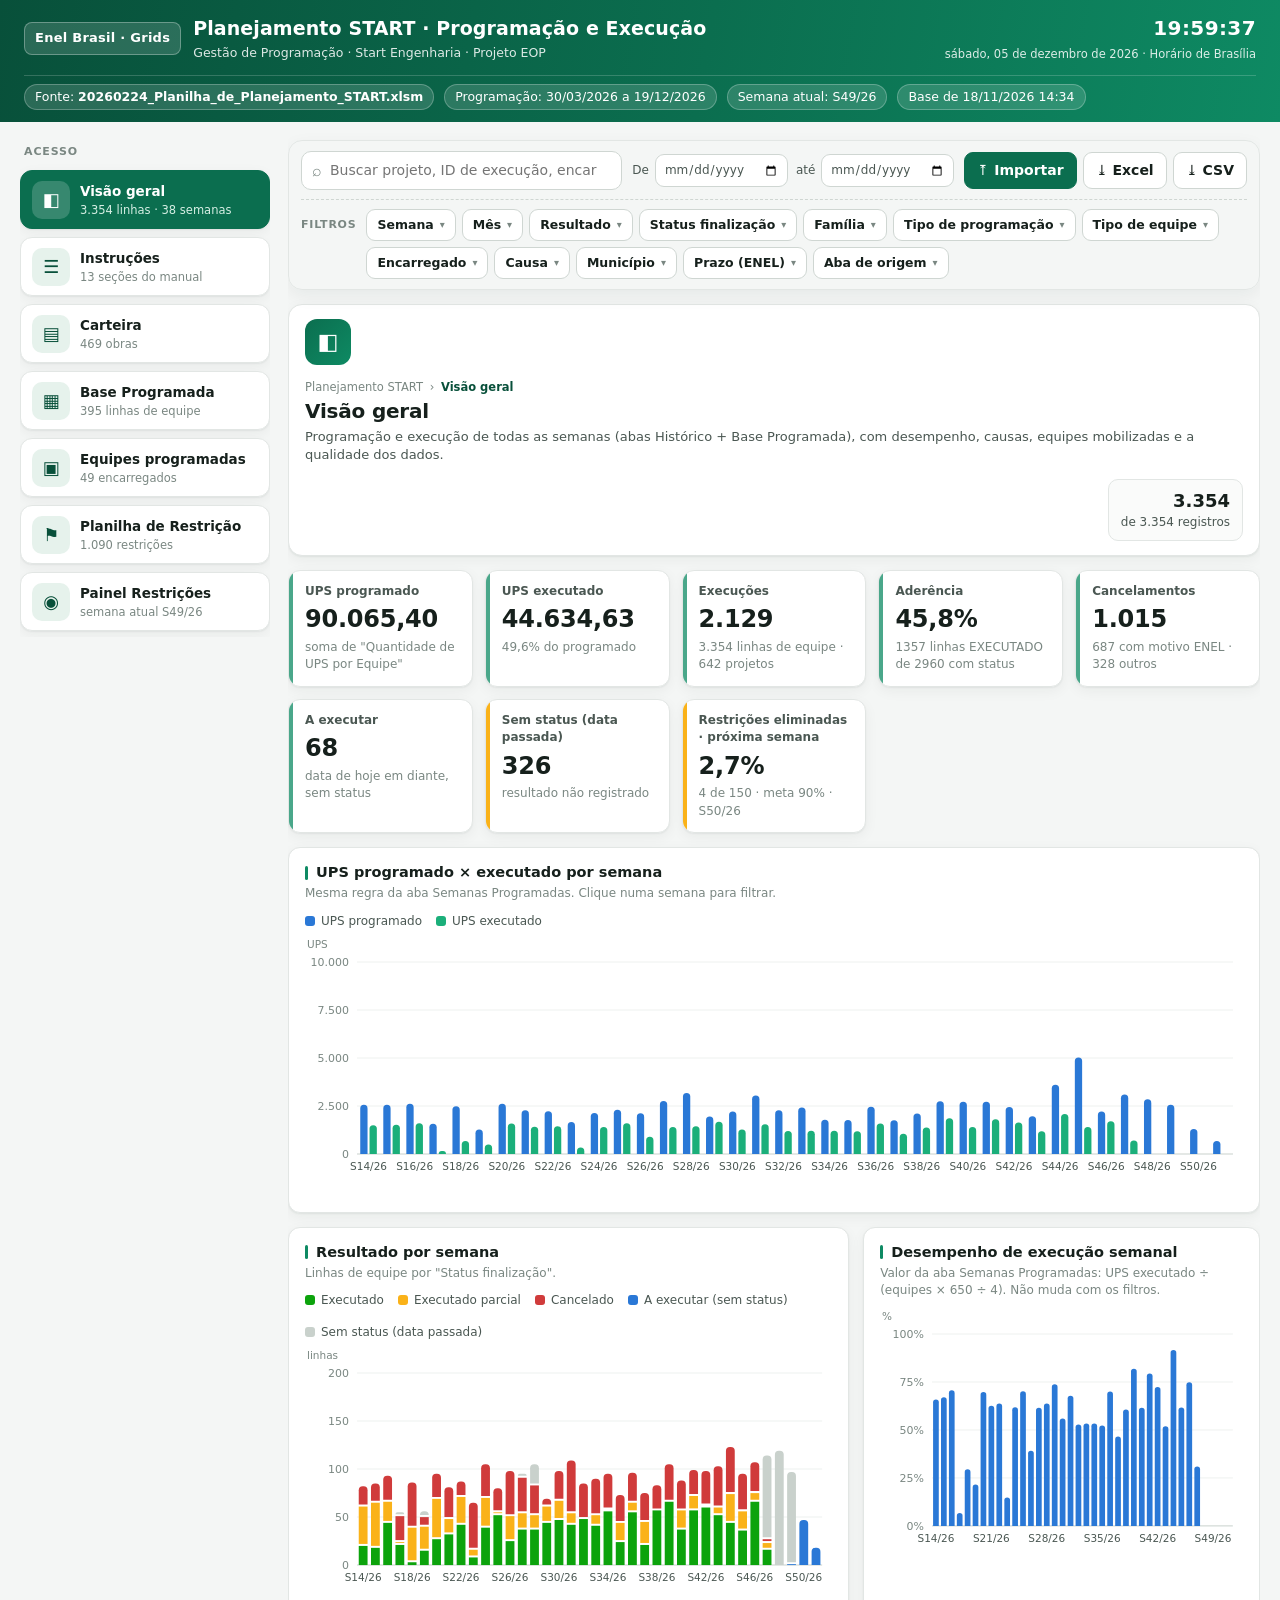
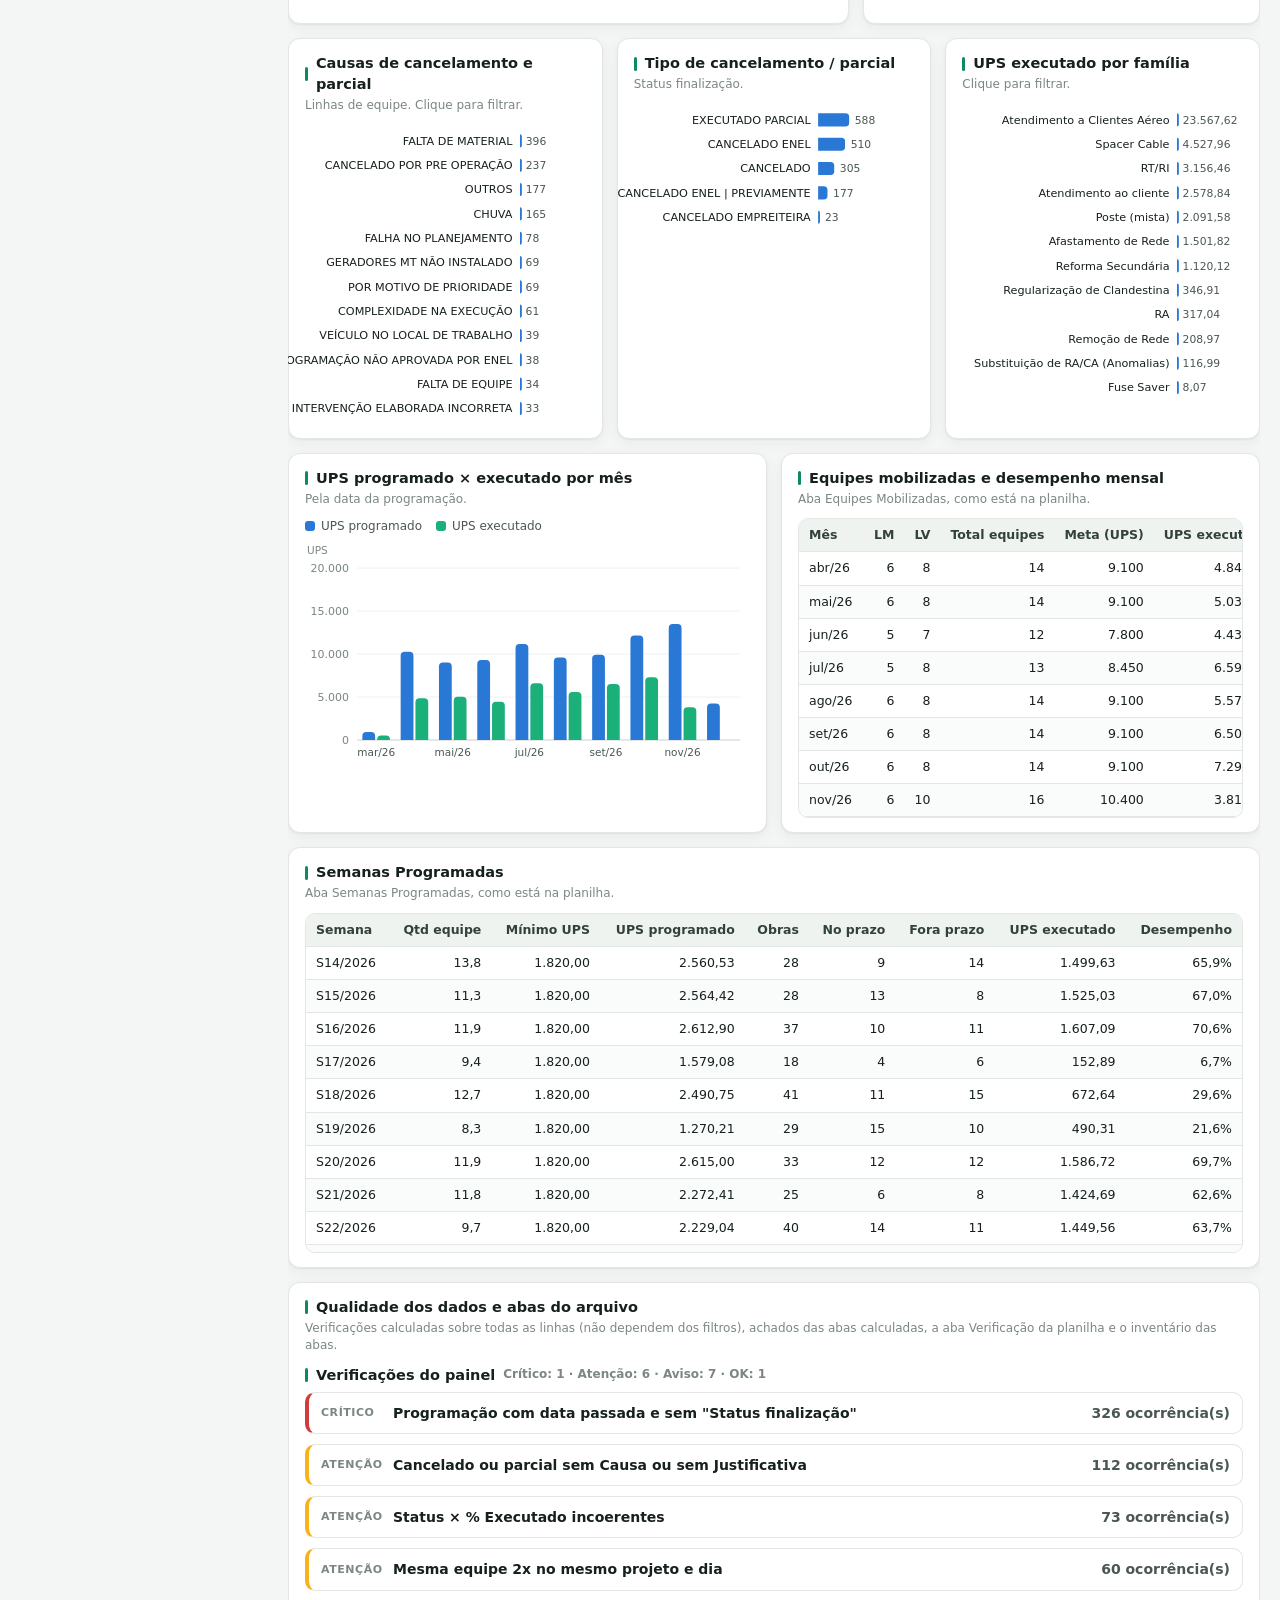
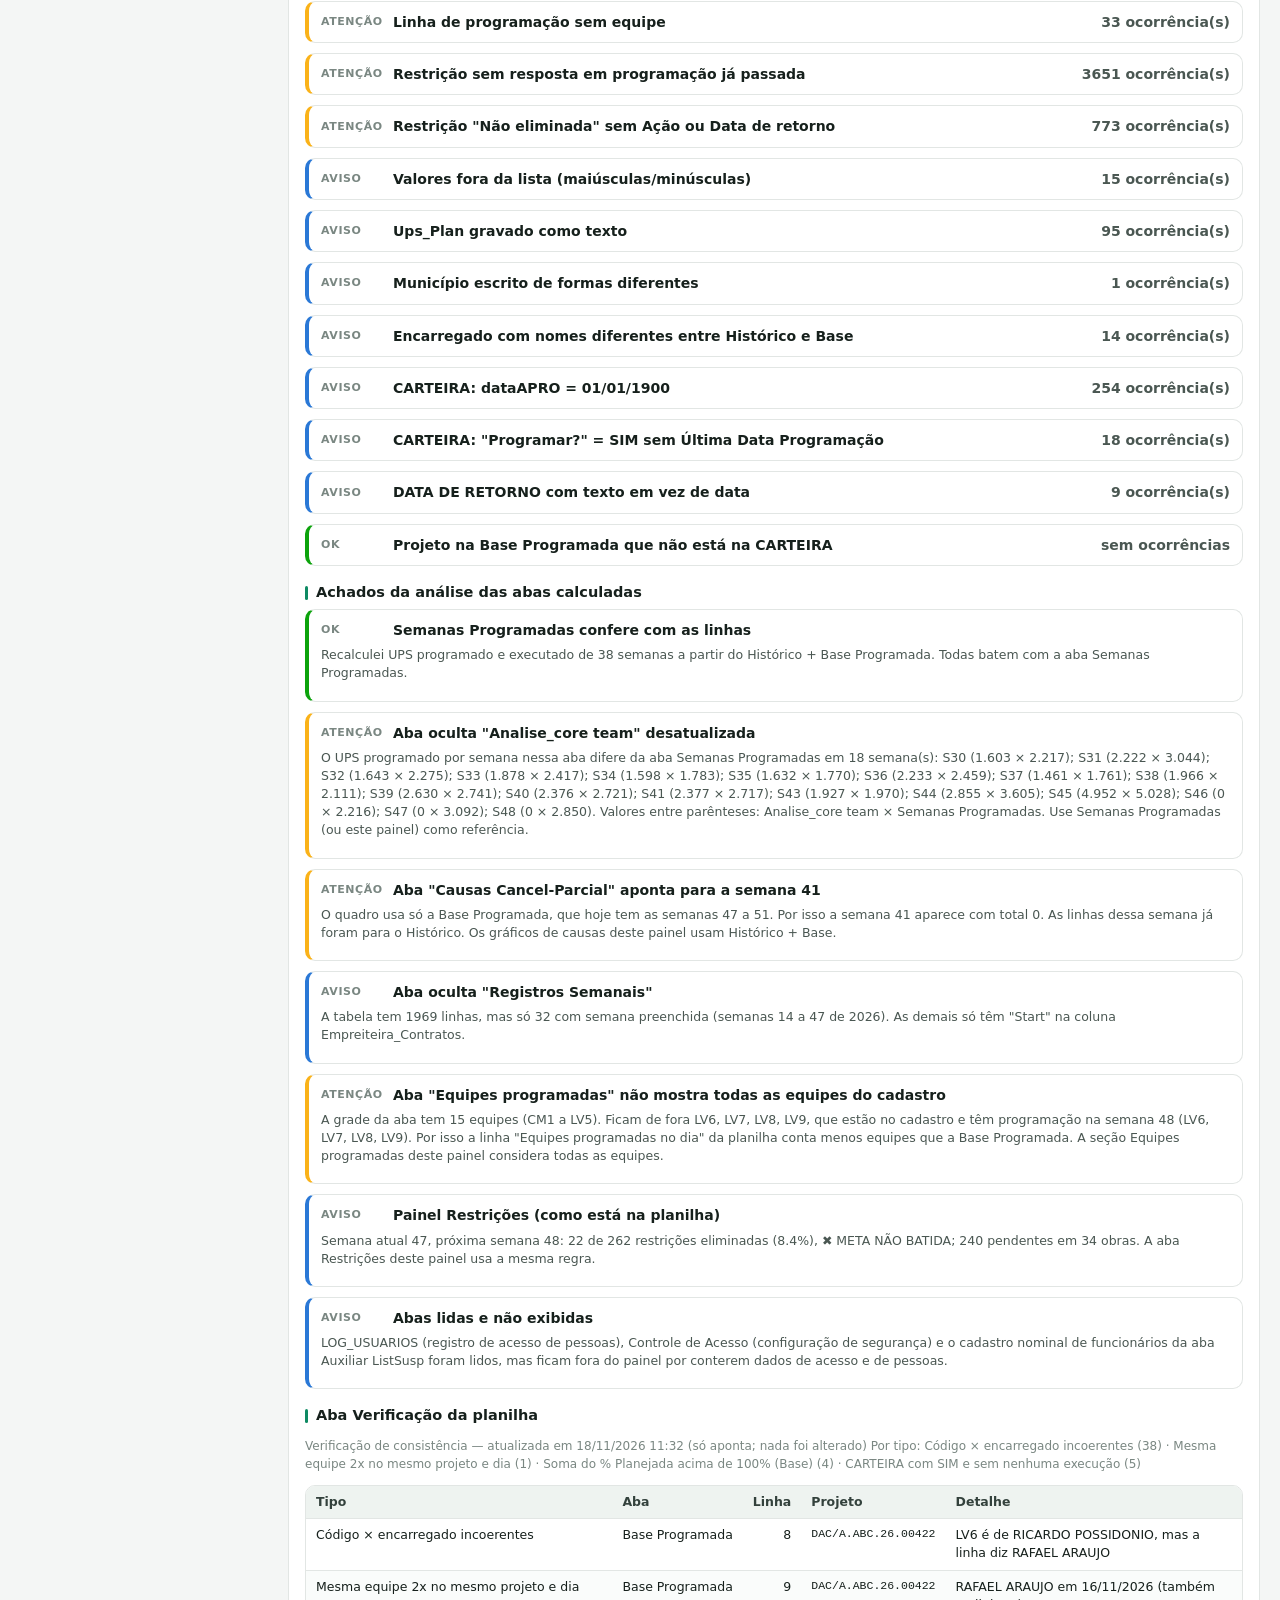
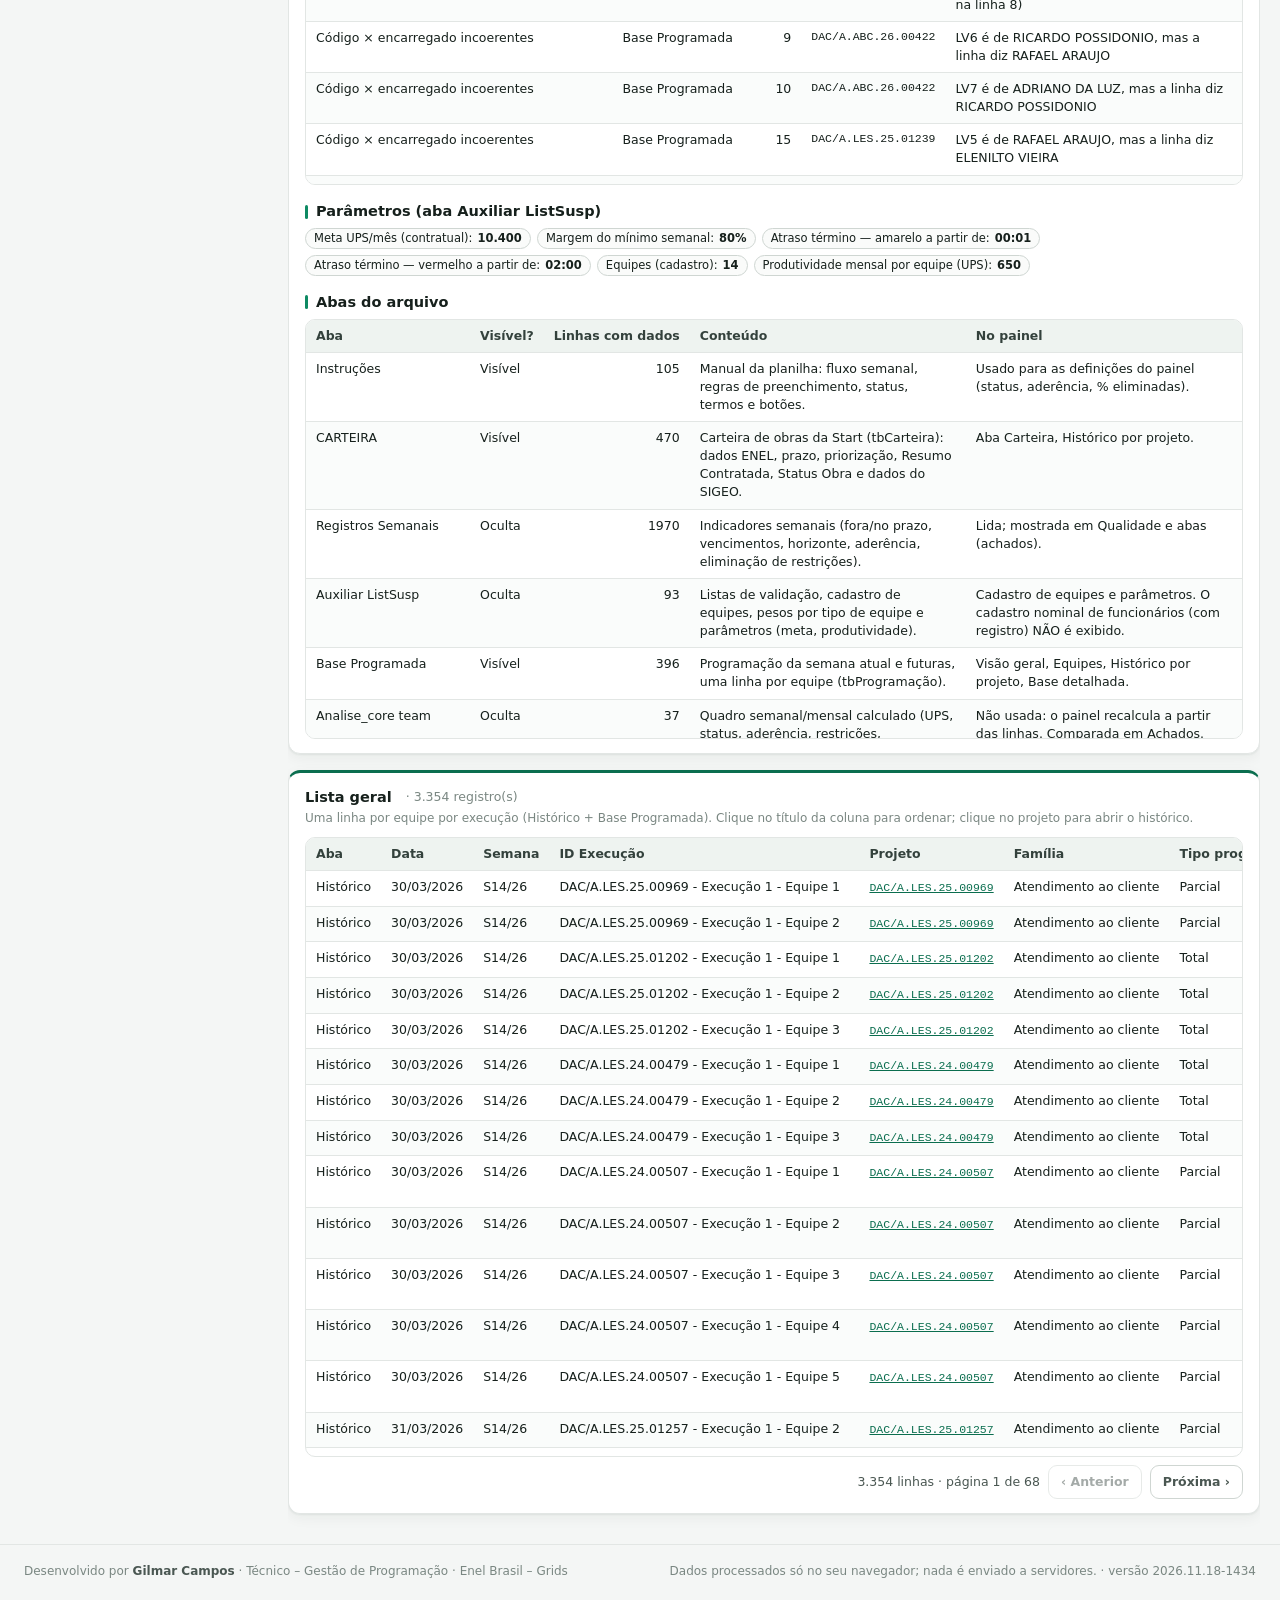
==== commit d808cf69: "Filtros em menus suspensos numa barra fixa acima do título e visual revisado - Barra de filtros fixa" ====
--- a/index.html
+++ b/index.html
@@ -215,6 +215,73 @@
 @media (max-width:1000px){.layout{grid-template-columns:1fr}.side{position:static;flex-direction:row;overflow:auto;max-height:none}.navcard{min-width:190px}.flow{grid-template-columns:1fr 1fr}}
 .layout>main.content{padding:0;margin:0;max-width:none;min-width:0;width:100%;overflow-x:clip}
 .layout{width:100%}
+
+/* ===== barra de filtros (fixa, acima do título) ===== */
+.fbar{position:sticky;top:0;z-index:30;background:rgba(244,246,245,.94);backdrop-filter:blur(6px);border:1px solid var(--line);border-radius:14px;padding:10px 12px;margin-bottom:14px;box-shadow:0 6px 18px rgba(16,32,28,.06)}
+.fbar-top{display:flex;gap:10px;align-items:center;flex-wrap:wrap}
+.fsearch{flex:1;min-width:260px;display:flex;align-items:center;gap:8px;background:#fff;border:1px solid var(--line-2);border-radius:10px;padding:0 10px}
+.fsearch span{color:var(--ink-3);font-size:16px}
+.fsearch input{border:0;outline:0;flex:1;padding:8px 0;background:transparent}
+.fsearch:focus-within{border-color:var(--brand);box-shadow:0 0 0 3px var(--brand-soft)}
+.fdates{display:flex;gap:8px;align-items:center;font-size:12px;color:var(--ink-2)}
+.fdates label{display:flex;gap:6px;align-items:center}
+.factions{display:flex;gap:6px;margin-left:auto}
+.fbar-dd{display:flex;gap:10px;align-items:flex-start;margin-top:9px;padding-top:9px;border-top:1px dashed var(--line-2)}
+.flabel{font-size:11px;font-weight:700;letter-spacing:.07em;text-transform:uppercase;color:var(--ink-3);padding-top:8px;flex:none}
+.dds{display:flex;flex-wrap:wrap;gap:6px}
+.dd{position:relative}
+.dd-btn{display:inline-flex;align-items:center;gap:6px;border:1px solid var(--line-2);background:#fff;border-radius:9px;padding:6px 10px;cursor:pointer;font-size:12.5px;font-weight:550;color:var(--ink)}
+.dd-btn:hover{border-color:var(--brand)}
+.dd-btn .car{font-size:10px;color:var(--ink-3);transition:transform .12s}
+.dd.open .dd-btn{border-color:var(--brand);box-shadow:0 0 0 3px var(--brand-soft)}
+.dd.open .dd-btn .car{transform:rotate(180deg)}
+.dd-btn.on{background:var(--brand);border-color:var(--brand);color:#fff}
+.dd-btn.on .car{color:#d6efe4}
+.dd-btn .badge{background:#fff;color:var(--brand-ink);border-radius:999px;font-size:11px;padding:0 6px;font-weight:700}
+.dd-btn .val{font-weight:400;max-width:160px;overflow:hidden;text-overflow:ellipsis;white-space:nowrap}
+.dd-panel{position:absolute;top:calc(100% + 6px);left:0;z-index:40;min-width:270px;max-width:380px;background:#fff;border:1px solid var(--line-2);border-radius:12px;box-shadow:0 14px 34px rgba(16,32,28,.18);padding:8px;display:none}
+.dd.open .dd-panel{display:block}
+.dd-panel .dd-s{width:100%;border:1px solid var(--line-2);border-radius:8px;padding:6px 9px;margin-bottom:6px}
+.dd-panel .dd-acts{display:flex;justify-content:space-between;font-size:12px;padding:2px 4px 6px;border-bottom:1px solid var(--line);margin-bottom:4px}
+.dd-panel .dd-acts button{border:0;background:none;color:var(--brand);cursor:pointer;font-size:12px;padding:0}
+.dd-list{max-height:300px;overflow:auto}
+.dd-opt{display:flex;align-items:center;gap:8px;padding:5px 6px;border-radius:7px;cursor:pointer;font-size:12.5px}
+.dd-opt:hover{background:#f2f7f4}
+.dd-opt input{accent-color:var(--brand)}
+.dd-opt .t{flex:1}
+.dd-opt .n{color:var(--ink-3);font-size:11.5px;font-variant-numeric:tabular-nums}
+.dd-opt.zero{opacity:.45}
+.fbar-active{display:flex;flex-wrap:wrap;gap:6px;align-items:center}
+.fbar-active:not(:empty){margin-top:8px}
+.achip{display:inline-flex;align-items:center;gap:6px;background:var(--brand-soft);border:1px solid #bfe0cf;color:var(--brand-ink);border-radius:999px;padding:2px 4px 2px 10px;font-size:12px}
+.achip small{color:var(--ink-2)}
+.achip button{border:0;background:rgba(11,110,79,.12);color:var(--brand-ink);width:18px;height:18px;border-radius:50%;cursor:pointer;line-height:18px;padding:0;font-size:12px}
+.aclear{border:0;background:none;color:var(--crit);cursor:pointer;font-size:12px;font-weight:600}
+
+/* ===== cabeçalho da seção ===== */
+.sechead{display:flex;gap:14px;align-items:center;background:var(--surface);border:1px solid var(--line);border-radius:14px;padding:14px 16px;margin-bottom:14px;box-shadow:var(--shadow)}
+.secic{width:46px;height:46px;border-radius:12px;background:linear-gradient(135deg,var(--brand),var(--brand-2));color:#fff;display:flex;align-items:center;justify-content:center;font-size:22px;flex:none}
+.crumb{font-size:11.5px;color:var(--ink-3)} .crumb span{margin:0 3px} .crumb b{color:var(--brand-ink);font-weight:600}
+.sechead h2{font-size:20px;margin:1px 0 2px}
+.secmeta{margin-left:auto;text-align:right;font-size:12px;color:var(--ink-2);white-space:nowrap;background:var(--surface-2);border:1px solid var(--line);border-radius:10px;padding:8px 12px}
+.secmeta b{display:block;font-size:18px;color:var(--ink);font-variant-numeric:tabular-nums}
+
+/* ===== refinos visuais ===== */
+.kpi{position:relative;overflow:hidden;padding:12px 14px 12px 16px}
+.kpi::before{content:"";position:absolute;left:0;top:0;bottom:0;width:4px;background:var(--brand-2);opacity:.75}
+.kpi.alert::before{background:var(--warn);opacity:1}
+.kpi.alert{border-left:1px solid var(--line)}
+.kpi .v{font-size:24px}
+.card h3{display:flex;align-items:center;gap:8px}
+.card h3::before{content:"";width:3px;height:14px;border-radius:2px;background:var(--brand-2)}
+.lista h3::before{display:none}
+tbody tr:nth-child(even){background:#fafcfb}
+tbody tr:hover{background:#eef6f2}
+th{background:#eef3f0;color:#33413c}
+.lista{border-top:3px solid var(--brand)}
+.navcard{padding:9px 11px}
+.side .sidetitle{margin-top:2px}
+@media (max-width:900px){.factions{margin-left:0}.secmeta{display:none}.fbar{position:static}}
 </style>
 </head>
 <body>
@@ -239,20 +306,20 @@
   <nav class="side" id="side" aria-label="Seções do painel"><div class="sidetitle">Acesso</div></nav>
   <main class="content" id="content">
     <div class="banner ok" id="bannerSaved" style="display:none">Exibindo a última planilha importada neste navegador.<button class="btn" id="btnOriginal">Voltar à base original do painel</button></div>
-    <div class="sechead"><div><h2 id="secTitle"></h2><p id="secDesc"></p></div></div>
-    <div class="toolbar">
-      <input class="search" id="q" type="search" placeholder="Buscar…" aria-label="Buscar">
-      <span class="lbl" data-dates>De</span><input class="date" type="date" id="de" aria-label="Data inicial" data-dates>
-      <span class="lbl" data-dates>até</span><input class="date" type="date" id="ate" aria-label="Data final" data-dates>
-      <button class="btn ghost" id="btnLimpar" disabled>Limpar filtros</button>
-      <span class="note" id="fInfo"></span>
-    </div>
-    <div class="toolbar">
-      <button class="btn primary" id="btnImport">⤒ Importar planilha (.xlsm / .xlsx)</button>
-      <button class="btn" id="btnXlsx">⤓ Exportar Excel desta seção</button>
-      <button class="btn" id="btnCsv">⤓ CSV da lista geral</button>
-    </div>
-    <section class="filters" id="filters" aria-label="Filtros"></section>
+    <section class="fbar" id="fbar" aria-label="Filtros">
+      <div class="fbar-top">
+        <div class="fsearch"><span aria-hidden="true">⌕</span><input id="q" type="search" placeholder="Buscar…" aria-label="Buscar"></div>
+        <div class="fdates" data-dates><label>De <input class="date" type="date" id="de" aria-label="Data inicial"></label><label>até <input class="date" type="date" id="ate" aria-label="Data final"></label></div>
+        <div class="factions">
+          <button class="btn primary" id="btnImport" title="Importar a Planilha de Planejamento START (.xlsm/.xlsx)">⤒ Importar</button>
+          <button class="btn" id="btnXlsx" title="Exportar Excel desta seção (lista + resumos)">⤓ Excel</button>
+          <button class="btn" id="btnCsv" title="Exportar CSV da lista geral">⤓ CSV</button>
+        </div>
+      </div>
+      <div class="fbar-dd"><span class="flabel">Filtros</span><div class="dds" id="dds"></div></div>
+      <div class="fbar-active" id="fActive"></div>
+    </section>
+    <div class="sechead"><div class="secic" id="secIc"></div><div><div class="crumb">Planejamento START <span>›</span> <b id="secCrumb"></b></div><h2 id="secTitle"></h2><p id="secDesc"></p></div><div class="secmeta" id="fInfo"></div></div>
     <div id="view"></div>
     <div class="card lista" id="lista"><h3>Lista geral <span class="cnt" id="listaCnt"></span></h3><p class="sub" id="listaSub"></p><div class="tablewrap" id="tLista" style="max-height:620px"></div><div class="pager" id="pgLista"></div></div>
   </main>
@@ -260,7 +327,7 @@
 
 <footer>
   <span>Desenvolvido por <b>Gilmar Campos</b> · Técnico – Gestão de Programação · Enel Brasil – Grids</span>
-  <span>Dados processados só no seu navegador; nada é enviado a servidores. · versão 2026.11.18-1419</span>
+  <span>Dados processados só no seu navegador; nada é enviado a servidores. · versão 2026.11.18-1434</span>
 </footer>
 
 <div class="modal" id="modal" role="dialog" aria-modal="true" aria-labelledby="mT">
@@ -290,7 +357,7 @@
 </div>
 <div class="tip" id="tip" role="tooltip"></div>
 
-<script>window.BASE = {"fonte":"20260224_Planilha_de_Planejamento_START.xlsm","verificacao_titulo":"Verificação de consistência — atualizada em 18/11/2026 11:32  (só aponta; nada foi alterado)","verificacao_resumo":"48 ponto(s) encontrado(s).","abas":[{"aba":"Histórico","tabela":"tbHistórico","rows":[["Data da programação","ID Execução","Semana","Ano","Projeto","Nota","familia_regen","STATUS_PRAZO","Qtd Dias p/ Venc","Tipo de Programação","% Planejada","Qtd UPS programado","Ups_Plan","Ups_Exec_Projeto","municipio","Qtd Programações","Qtd Equipes","Número de restrição pendentes","Encarregado","Equipes","Tipo Equipe","Quantidade de UPS por Equipe","Início do turno","Início previsto (Hora)","Término previsto (Hora)","Saída da base","Causa de atraso","Status finalização","% Executado","Causa","Justificativa","Observação","Qtd UPS executado"],["30/03/2026","DAC/A.LES.25.00969 - Execução 1 - Equipe 1",14,2026,"DAC/A.LES.25.00969",386644765,"Atendimento ao cliente","FORA DO PRAZO",30,"Parcial",0.2,26.3186,131.593,0,"SANTO ANDRE",1,2,17,"","LM06 - Guilherme dos Santos Ferrão","LM",15.79116,"","10:00","14:00","","","EXECUTADO",1,"","","",15.79116],["30/03/2026","DAC/A.LES.25.00969 - Execução 1 - Equipe 2",14,2026,"DAC/A.LES.25.00969",386644765,"Atendimento ao cliente","FORA DO PRAZO",30,"Parcial",0.2,26.3186,131.593,0,"SANTO ANDRE",1,2,17,"","LV01 - GEAN MARCIEL GOUVEIA","LV",10.52744,"","10:00","14:00","","","EXECUTADO",1,"","","",10.52744],["30/03/2026","DAC/A.LES.25.01202 - Execução 1 - Equipe 1",14,2026,"DAC/A.LES.25.01202",387448466,"Atendimento ao cliente","FORA DO PRAZO",30,"total",1,53.71,107.419,53.709,"SANTO ANDRE",1,3,17,"","LM07 - Mauricio Correia","LM",16.113,"","10:00","14:00","","","EXECUTADO",1,"","","",16.113],["30/03/2026","DAC/A.LES.25.01202 - Execução 1 - Equipe 2",14,2026,"DAC/A.LES.25.01202",387448466,"Atendimento ao cliente","FORA DO PRAZO",30,"total",1,53.71,107.419,53.709,"SANTO ANDRE",1,3,17,"","LM08 - Sidney Caporalli","LM",16.113,"","10:00","14:00","","","EXECUTADO",1,"","","",16.113],["30/03/2026","DAC/A.LES.25.01202 - Execução 1 - Equipe 3",14,2026,"DAC/A.LES.25.01202",387448466,"Atendimento ao cliente","FORA DO PRAZO",30,"total",1,53.71,107.419,53.709,"SANTO ANDRE",1,3,17,"","LV03 - Elenilto Vieira da Costa","LV",21.484,"","10:00","14:00","","","EXECUTADO",1,"","","",21.484],["30/03/2026","DAC/A.LES.24.00479 - Execução 1 - Equipe 1",14,2026,"DAC/A.LES.24.00479",377955359,"Atendimento ao cliente","NO PRAZO",61,"Total",1,51.124,51.124,"","SANTO ANDRE",1,3,9,"","LV06 - Edmilson Vieira de Carvalho","LV",20.4496,"","10:00","14:00","","","EXECUTADO PARCIAL",0.9,"FALTA DE MATERIAL","Falta de cabo 2","",18.40464],["30/03/2026","DAC/A.LES.24.00479 - Execução 1 - Equipe 2",14,2026,"DAC/A.LES.24.00479",377955359,"Atendimento ao cliente","NO PRAZO",61,"Total",1,51.124,51.124,"","SANTO ANDRE",1,3,9,"","LM10 - Cleiton Oliveira Rocha","LM",15.3372,"","10:00","14:00","","","EXECUTADO PARCIAL",0.9,"FALTA DE MATERIAL","Falta de cabo 2","",13.80348],["30/03/2026","DAC/A.LES.24.00479 - Execução 1 - Equipe 3",14,2026,"DAC/A.LES.24.00479",377955359,"Atendimento ao cliente","NO PRAZO",61,"Total",1,51.124,51.124,"","SANTO ANDRE",1,3,9,"","LM04 - Adenilson Alves dos Santos","LM",15.3372,"","10:00","14:00","","","EXECUTADO PARCIAL",0.9,"FALTA DE MATERIAL","Falta de cabo 2","",13.80348],["30/03/2026","DAC/A.LES.24.00507 - Execução 1 - Equipe 1",14,2026,"DAC/A.LES.24.00507",377955359,"Atendimento ao cliente","NO PRAZO",61,"Parcial",0.7,193.9637,277.091,"","SANTO ANDRE",1,5,9,"","LM01 - Edvaldo Santos da Silva","LM",38.79274,"","10:00","14:00","","","EXECUTADO PARCIAL",0.7,"FALTA DE MATERIAL","Falta de cabo RCLA 95, alça pra cabo 95, chave fusível 13.8 e para-raios","",27.154918],["30/03/2026","DAC/A.LES.24.00507 - Execução 1 - Equipe 2",14,2026,"DAC/A.LES.24.00507",377955359,"Atendimento ao cliente","NO PRAZO",61,"Parcial",0.7,193.9637,277.091,"","SANTO ANDRE",1,5,9,"","LM02 - Leandro Duarte Martins","LM",38.79274,"","10:00","14:00","","","EXECUTADO PARCIAL",0.7,"FALTA DE MATERIAL","Falta de cabo RCLA 95, alça pra cabo 95, chave fusível 13.8 e para-raios","",27.154918],["30/03/2026","DAC/A.LES.24.00507 - Execução 1 - Equipe 3",14,2026,"DAC/A.LES.24.00507",377955359,"Atendimento ao cliente","NO PRAZO",61,"Parcial",0.7,193.9637,277.091,"","SANTO ANDRE",1,5,9,"","LM03 - Fabio Antonio","LM",38.79274,"","10:00","14:00","","","EXECUTADO PARCIAL",0.7,"FALTA DE MATERIAL","Falta de cabo RCLA 95, alça pra cabo 95, chave fusível 13.8 e para-raios","",27.154918],["30/03/2026","DAC/A.LES.24.00507 - Execução 1 - Equipe 4",14,2026,"DAC/A.LES.24.00507",377955359,"Atendimento ao cliente","NO PRAZO",61,"Parcial",0.7,193.9637,277.091,"","SANTO ANDRE",1,5,9,"","LV04 - Edvaldo Ribeiro de Araujo","LV",38.79274,"","10:00","14:00","","","EXECUTADO PARCIAL",0.7,"FALTA DE MATERIAL","Falta de cabo RCLA 95, alça pra cabo 95, chave fusível 13.8 e para-raios","",27.154918],["30/03/2026","DAC/A.LES.24.00507 - Execução 1 - Equipe 5",14,2026,"DAC/A.LES.24.00507",388605893,"Atendimento ao cliente","NO PRAZO",61,"Parcial",0.7,193.9637,277.091,"","SAO PAULO",1,2,9,"","LV05 - Ednaldo Cordeiro do Amaral","LV",38.79274,"","10:00","14:00","","","EXECUTADO PARCIAL",0.7,"FALTA DE MATERIAL","Falta de cabo RCLA 95, alça pra cabo 95, chave fusível 13.8 e para-raios","",27.154918],["31/03/2026","DAC/A.LES.25.01257 - Execução 1 - Equipe 2",14,2026,"DAC/A.LES.25.01257",387784850,"Atendimento ao cliente","NO PRAZO",0,"Parcial",0.4,64.6952,179.709,17.971,"SAO PAULO",1,3,0,"","LV04 - Edvaldo Ribeiro de Araujo","LV",25.87808,"","10:00","14:00","","","EXECUTADO",1,"","","",25.87808],["31/03/2026","DAC/A.LES.25.01257 - Execução 1 - Equipe 1",14,2026,"DAC/A.LES.25.01257",387784850,"Atendimento ao cliente","NO PRAZO",0,"Parcial",0.4,64.6952,179.709,17.971,"SAO PAULO",1,3,0,"","LM04 - Adenilson Alves dos Santos","LM",38.81712,"","10:00","14:00","","","EXECUTADO",1,"","","",38.81712],["31/03/2026","DMP/A.LES.25.01390 - Execução 1 - Equipe 2",14,2026,"DMP/A.LES.25.01390",3424154,"Reforma Secundária","",0,"Parcial",0.4,67.0632,167.658,0,"MAUA",1,2,9,"","LM06 - Guilherme dos Santos Ferrão","LM",33.5316,"","10:00","14:00","","","EXECUTADO",1,"","","Intalado duas vezes cabo R70 (duplado) no lugar do cabo 120, Duplagem autorizada pela Enel (Jorge e Claudinei)",33.5316],["31/03/2026","DMP/A.LES.25.01390 - Execução 1 - Equipe 1",14,2026,"DMP/A.LES.25.01390",3424154,"Reforma Secundária","",0,"Parcial",0.4,67.0632,167.658,0,"MAUA",1,2,9,"","LM02 - Leandro Duarte Martins","LM",33.5316,"","10:00","14:00","","","EXECUTADO",1,"","","Intalado duas vezes cabo R70 (duplado) no lugar do cabo 120, Duplagem autorizada pela Enel (Jorge e Claudinei)",33.5316],["31/03/2026","DAC/A.LES.25.01247 - Execução 1 - Equipe 1",14,2026,"DAC/A.LES.25.01247",387784850,"Atendimento ao cliente","NO PRAZO",33,"Parcial",0.4,71.8836,179.709,"","SAO PAULO",1,3,2,"","LM03 - Fabio Antonio","LM",21.56508,"","10:00","14:00","","","CANCELADO","","FALTA DE MATERIAL","Cabo 185, cabo 2, chave fusível e cabo XLT 21mm","",0],["31/03/2026","DAC/A.LES.25.01247 - Execução 1 - Equipe 2",14,2026,"DAC/A.LES.25.01247",387784850,"Atendimento ao cliente","NO PRAZO",33,"Parcial",0.4,71.8836,179.709,"","SAO PAULO",1,3,2,"","LM08 - Sidney Caporalli","LM",43.13016,"","10:00","14:00","","","CANCELADO","","FALTA DE MATERIAL","Cabo 185, cabo 2, chave fusível e cabo XLT 21mm","",0],["31/03/2026","DAC/A.LES.25.01247 - Execução 1 - Equipe 3",14,2026,"DAC/A.LES.25.01247",387784850,"Atendimento ao cliente","NO PRAZO",33,"Parcial",0.4,71.8836,179.709,"","SAO PAULO",1,3,2,"","LV01 - GEAN MARCIEL GOUVEIA","LV",71.8836,"","10:00","14:00","","","CANCELADO","","FALTA DE MATERIAL","Cabo 185, cabo 2, chave fusível e cabo XLT 21mm","",0],["31/03/2026","DAC/A.LES.25.00981 - Execução 1 - Equipe 1",14,2026,"DAC/A.LES.25.00981",386496795,"Atendimento ao cliente","FORA DO PRAZO",-72,"Parcial",0.3,22.7142,75.714,"","SANTO ANDRE",1,2,12,"","LM10 - Cleiton Oliveira Rocha","LM",13.62852,"","10:00","14:00","","","CANCELADO","","DEPTO TRÂNSITO","Falta de liberação da prefeitura para acessar a via","",0],["31/03/2026","DAC/A.LES.25.00981 - Execução 1 - Equipe 2",14,2026,"DAC/A.LES.25.00981",386496795,"Atendimento ao cliente","FORA DO PRAZO",-72,"Parcial",0.3,22.7142,75.714,"","SANTO ANDRE",1,2,12,"","LV05 - Ednaldo Cordeiro do Amaral","LV",22.7142,"","10:00","14:00","","","CANCELADO","","DEPTO TRÂNSITO","Falta de liberação da prefeitura para acessar a via","",0],["31/03/2026","DAC/A.LES.25.01008 - Execução 1 - Equipe 1",14,2026,"DAC/A.LES.25.01008",386992297,"Atendimento ao cliente","FORA DO PRAZO",-42,"Total",1,34.271,34.271,"","SAO PAULO",1,2,2,"","LM07 - Mauricio Correia","LM",20.5626,"","10:00","14:00","","","EXECUTADO PARCIAL",0.8,"FALTA DE MATERIAL","Falta de cabo 2 e para-raio","",16.45008],["31/03/2026","DAC/A.LES.25.01008 - Execução 1 - Equipe 2",14,2026,"DAC/A.LES.25.01008",386992297,"Atendimento ao cliente","FORA DO PRAZO",-42,"Total",1,34.271,34.271,"","SAO PAULO",1,2,2,"","LV03 - Elenilto Vieira da Costa","LV",34.271,"","10:00","14:00","","","EXECUTADO PARCIAL",0.8,"FALTA DE MATERIAL","Falta de cabo 2 e para-raio","",27.4168],["31/03/2026","DAC/A.LES.25.01156 - Execução 1 - Equipe 1",14,2026,"DAC/A.LES.25.01156",387447455,"Atendimento ao cliente","NO PRAZO",89,"Total",1,46.05,46.05,"","SANTO ANDRE",1,3,2,"","LM01 - Edvaldo Santos da Silva","LM",27.63,"","11:00","16:00","","","EXECUTADO PARCIAL",0.9,"FALTA DE MATERIAL","Falta de chave fusível e para-raio","Cabo 2 foi reaproveitado para fazer linha terra",24.867],["31/03/2026","DAC/A.LES.25.01156 - Execução 1 - Equipe 2",14,2026,"DAC/A.LES.25.01156",387447455,"Atendimento ao cliente","NO PRAZO",89,"Total",1,46.05,46.05,"","SANTO ANDRE",1,3,2,"","LV05 - Ednaldo Cordeiro do Amaral","LV",23.025,"","11:00","16:00","","","EXECUTADO PARCIAL",0.9,"FALTA DE MATERIAL","Falta de chave fusível e para-raio","Cabo 2 foi reaproveitado para fazer linha terra",20.7225],["31/03/2026","DAC/A.LES.25.01156 - Execução 1 - Equipe 3",14,2026,"DAC/A.LES.25.01156",387447455,"Atendimento ao cliente","NO PRAZO",89,"Total",1,46.05,46.05,"","SANTO ANDRE",1,3,2,"","LV06 - Edmilson Vieira de Carvalho","LV",46.05,"","11:00","16:00","","","EXECUTADO PARCIAL",0.9,"FALTA DE MATERIAL","Falta de chave fusível e para-raio","Cabo 2 foi reaproveitado para fazer linha terra",41.445],["31/03/2026","DAC/A.LES.25.00626 - Execução 1 - Equipe 1",14,2026,"DAC/A.LES.25.00626",384854845,"Atendimento ao cliente","FORA DO PRAZO",-47,"Total",1,94.531,94.531,"","SAO PAULO",1,2,2,"","LMN01 - Antonio de Souza Januário","LM",56.7186,"","23:30","03:30","","","CANCELADO","","GERADORES MT NÃO INSTALADO","Divergência na viabilidade da Essencial com as informações recebidas pelo COD","",0],["31/03/2026","DAC/A.LES.25.00626 - Execução 1 - Equipe 2",14,2026,"DAC/A.LES.25.00626",384854845,"Atendimento ao cliente","FORA DO PRAZO",-47,"Total",1,94.531,94.531,"","SAO PAULO",1,2,2,"","LVN01 - Joao Barbosa Vieira","LV",94.531,"","23:30","03:30","","","CANCELADO","","GERADORES MT NÃO INSTALADO","Divergência na viabilidade da Essencial com as informações recebidas pelo COD","",0],["01/04/2026","DAC/A.LES.26.00160 - Execução 1 - Equipe 2",14,2026,"DAC/A.LES.26.00160",388605893,"Atendimento ao cliente","NO PRAZO",0,"Parcial",0.2,17.7906,88.953,0,"SAO PAULO",1,2,9,"","LVN01 - Joao Barbosa Vieira -","LV",7.11624,"","23:00","05:00","","","EXECUTADO",1,"","","",7.11624],["01/04/2026","DAC/A.LES.26.00160 - Execução 1 - Equipe 1",14,2026,"DAC/A.LES.26.00160",388605893,"Atendimento ao cliente","NO PRAZO",0,"Parcial",0.2,17.7906,88.953,0,"SAO PAULO",1,2,9,"","LMN01 - Antonio de Souza Januário","LM",10.67436,"","23:00","05:00","","","EXECUTADO",1,"","","",10.67436],["01/04/2026","DMP/A.LES.25.01131 - Execução 1 - Equipe 1",14,2026,"DMP/A.LES.25.01131",3377870,"Spacer Cable","",1,"Total",0.28,488.97744,1746.348,"","SANTO ANDRE",1,13,9,"","LM01 - Edvaldo Santos da Silva","LM",36.673308,"","10:00","14:30","","","EXECUTADO PARCIAL",0.8,"FALTA DE MATERIAL","Cabo R150, R95 mm, Capa de para-raio, capa de estribo","Atraso - chuva intensa e ramais clandestinos",29.338646],["01/04/2026","DMP/A.LES.25.01131 - Execução 1 - Equipe 2",14,2026,"DMP/A.LES.25.01131",3377870,"Spacer Cable","",1,"Total",0.28,488.97744,1746.348,"","SANTO ANDRE",1,13,9,"","LM02 - Leandro Duarte Martins","LM",36.673308,"","10:00","14:30","","","EXECUTADO PARCIAL",0.8,"FALTA DE MATERIAL","Cabo R150, R95 mm, Capa de para-raio, capa de estribo","Atraso - chuva intensa e ramais clandestinos",29.338646],["01/04/2026","DMP/A.LES.25.01131 - Execução 1 - Equipe 3",14,2026,"DMP/A.LES.25.01131",3377870,"Spacer Cable","",1,"Total",0.28,488.97744,1746.348,"","SANTO ANDRE",1,13,9,"","LM03 - Fabio Antonio","LM",36.673308,"","10:00","14:30","","","EXECUTADO PARCIAL",0.8,"FALTA DE MATERIAL","Cabo R150, R95 mm, Capa de para-raio, capa de estribo","Atraso - chuva intensa e ramais clandestinos",29.338646],["01/04/2026","DMP/A.LES.25.01131 - Execução 1 - Equipe 4",14,2026,"DMP/A.LES.25.01131",3377870,"Spacer Cable","",1,"Total",0.28,488.97744,1746.348,"","SANTO ANDRE",1,13,9,"","LM10 - Cleiton Oliveira Rocha","LM",36.673308,"","10:00","14:30","","","EXECUTADO PARCIAL",0.8,"FALTA DE MATERIAL","Cabo R150, R95 mm, Capa de para-raio, capa de estribo","Atraso - chuva intensa e ramais clandestinos",29.338646],["01/04/2026","DMP/A.LES.25.01131 - Execução 1 - Equipe 5",14,2026,"DMP/A.LES.25.01131",3377870,"Spacer Cable","",1,"Total",0.28,488.97744,1746.348,"","SANTO ANDRE",1,13,9,"","LM06 - Guilherme dos Santos Ferrão","LM",36.673308,"","10:00","14:30","","","EXECUTADO PARCIAL",0.8,"FALTA DE MATERIAL","Cabo R150, R95 mm, Capa de para-raio, capa de estribo","Atraso - chuva intensa e ramais clandestinos",29.338646],["01/04/2026","DMP/A.LES.25.01131 - Execução 1 - Equipe 6",14,2026,"DMP/A.LES.25.01131",3377870,"Spacer Cable","",1,"Total",0.28,488.97744,1746.348,"","SANTO ANDRE",1,13,9,"","LM04 - Adenilson Alves dos Santos","LM",36.673308,"","10:00","14:30","","","EXECUTADO PARCIAL",0.8,"FALTA DE MATERIAL","Cabo R150, R95 mm, Capa de para-raio, capa de estribo","Atraso - chuva intensa e ramais clandestinos",29.338646],["01/04/2026","DMP/A.LES.25.01131 - Execução 1 - Equipe 7",14,2026,"DMP/A.LES.25.01131",3377870,"Spacer Cable","",1,"Total",0.28,488.97744,1746.348,"","SANTO ANDRE",1,13,9,"","LM08 - Sidney Caporalli","LM",36.673308,"","10:00","14:30","","","EXECUTADO PARCIAL",0.8,"FALTA DE MATERIAL","Cabo R150, R95 mm, Capa de para-raio, capa de estribo","Atraso - chuva intensa e ramais clandestinos",29.338646],["01/04/2026","DMP/A.LES.25.01131 - Execução 1 - Equipe 8",14,2026,"DMP/A.LES.25.01131",3377870,"Spacer Cable","",1,"Total",0.28,488.97744,1746.348,"","SANTO ANDRE",1,13,9,"","LM07 - Mauricio Correia","LM",36.673308,"","10:00","14:30","","","EXECUTADO PARCIAL",0.8,"FALTA DE MATERIAL","Cabo R150, R95 mm, Capa de para-raio, capa de estribo","Atraso - chuva intensa e ramais clandestinos",29.338646],["01/04/2026","DMP/A.LES.25.01131 - Execução 1 - Equipe 9",14,2026,"DMP/A.LES.25.01131",3377870,"Spacer Cable","",1,"Total",0.28,488.97744,1746.348,"","SANTO ANDRE",1,13,9,"","LV03 - Elenilto Vieira da Costa","LV",39.118195,"","10:00","14:30","","","EXECUTADO PARCIAL",0.8,"FALTA DE MATERIAL","Cabo R150, R95 mm, Capa de para-raio, capa de estribo","Atraso - chuva intensa e ramais clandestinos",31.294556],["01/04/2026","DMP/A.LES.25.01131 - Execução 1 - Equipe 10",14,2026,"DMP/A.LES.25.01131",3377870,"Spacer Cable","",1,"Total",0.28,488.97744,1746.348,"","SANTO ANDRE",1,13,9,"","LV01 - GEAN MARCIEL GOUVEIA","LV",39.118195,"","10:00","14:30","","","EXECUTADO PARCIAL",0.8,"FALTA DE MATERIAL","Cabo R150, R95 mm, Capa de para-raio, capa de estribo","Atraso - chuva intensa e ramais clandestinos",31.294556],["01/04/2026","DMP/A.LES.25.01131 - Execução 1 - Equipe 11",14,2026,"DMP/A.LES.25.01131",3377870,"Spacer Cable","",1,"Total",0.28,488.97744,1746.348,"","SANTO ANDRE",1,13,9,"","LV04 - Edvaldo Ribeiro de Araujo","LV",39.118195,"","10:00","14:30","","","EXECUTADO PARCIAL",0.8,"FALTA DE MATERIAL","Cabo R150, R95 mm, Capa de para-raio, capa de estribo","Atraso - chuva intensa e ramais clandestinos",31.294556],["01/04/2026","DMP/A.LES.25.01131 - Execução 1 - Equipe 12",14,2026,"DMP/A.LES.25.01131",3377870,"Spacer Cable","",1,"Total",0.28,488.97744,1746.348,"","SANTO ANDRE",1,13,9,"","LV05 - Ednaldo Cordeiro do Amaral","LV",39.118195,"","10:00","14:30","","","EXECUTADO PARCIAL",0.8,"FALTA DE MATERIAL","Cabo R150, R95 mm, Capa de para-raio, capa de estribo","Atraso - chuva intensa e ramais clandestinos",31.294556],["01/04/2026","DMP/A.LES.25.01131 - Execução 1 - Equipe 13",14,2026,"DMP/A.LES.25.01131",3377870,"Spacer Cable","",1,"Total",0.28,488.97744,1746.348,"","SANTO ANDRE",1,13,9,"","LV06 - Edmilson Vieira de Carvalho","LV",39.118195,"","10:00","14:30","","","EXECUTADO PARCIAL",0.8,"FALTA DE MATERIAL","Cabo R150, R95 mm, Capa de para-raio, capa de estribo","Atraso - chuva intensa e ramais clandestinos",31.294556],["01/04/2026","DAC/A.LES.25.00752 - Execução 1 - Equipe 1",14,2026,"DAC/A.LES.25.00752",385481358,"Atendimento ao cliente","FORA DO PRAZO",-96,"Total",1,24.962,24.962,"","SAO PAULO",1,2,0,"","LMN01 - Antonio de Souza Januário","LM",14.9772,"","00:30","03:30","","","CANCELADO","","PEDIDO DO CLIENTE","Cliente não desejar realizar mais a obra","",0],["01/04/2026","DAC/A.LES.25.00752 - Execução 1 - Equipe 2",14,2026,"DAC/A.LES.25.00752",385481358,"Atendimento ao cliente","FORA DO PRAZO",-96,"Total",1,24.962,24.962,"","SAO PAULO",1,2,0,"","LVN01 - Joao Barbosa Vieira","LV",9.9848,"","00:30","03:30","","","CANCELADO","","PEDIDO DO CLIENTE","Cliente não desejar realizar mais a obra","",0],["02/04/2026","DAC/A.LES.25.00767 - Execução 1 - Equipe 2",14,2026,"DAC/A.LES.25.00767",385612059,"Atendimento ao cliente","FORA DO PRAZO",-147,"Total",1,41.712,41.712,0,"SAO PAULO",1,2,9,"","LV04 - Edvaldo Ribeiro de Araujo","LV",16.6848,"","10:00","14:00","","","EXECUTADO",1,"","","",16.6848],["02/04/2026","DAC/A.LES.25.00767 - Execução 1 - Equipe 1",14,2026,"DAC/A.LES.25.00767",385612059,"Atendimento ao cliente","FORA DO PRAZO",-147,"Total",1,41.712,41.712,0,"SAO PAULO",1,2,9,"","LM06 - Guilherme dos Santos Ferrão","LM",25.0272,"","10:00","14:00","","","EXECUTADO",1,"","","",25.0272],["02/04/2026","DAC/A.LES.25.01061 - Execução 1 - Equipe 2",14,2026,"DAC/A.LES.25.01061",387088597,"Atendimento ao cliente","FORA DO PRAZO",-51,"Total",1,91.273,91.273,0,"SAO PAULO",1,2,9,"","LV05 - Ednaldo Cordeiro do Amaral","LV",36.5092,"","10:00","14:00","","","EXECUTADO",1,"","ATRASO DEVIDO A CHUVA INTENSA DURANTE INSTALAÇÃO DE EXECUÇÃO DO GERADOR MT","",36.5092],["02/04/2026","DAC/A.LES.25.01061 - Execução 1 - Equipe 1",14,2026,"DAC/A.LES.25.01061",387088597,"Atendimento ao cliente","FORA DO PRAZO",-51,"Total",1,91.273,91.273,0,"SAO PAULO",1,2,9,"","LM01 - Edvaldo Santos da Silva","LM",54.7638,"","10:00","14:00","","","EXECUTADO",1,"","ATRASO DEVIDO A CHUVA INTENSA DURANTE INSTALAÇÃO DE EXECUÇÃO DO GERADOR MT","",54.7638],["02/04/2026","DAC/A.LES.25.01119 - Execução 1 - Equipe 3",14,2026,"DAC/A.LES.25.01119",387292285,"Atendimento ao cliente","FORA DO PRAZO",-58,"Parcial",0.05,2.8032,112.129,56.065,"SAO PAULO",1,3,9,"","LV01 - GEAN MARCIEL GOUVEIA","LV",1.12128,"","10:00","15:00","","","EXECUTADO",1,"","PEQUENAS PENDÊNCIAS POR FALTA DE MATERIAL - CAPAS DE CONNEXÕES WL 1/3/5","",1.12128],["02/04/2026","DAC/A.LES.25.01119 - Execução 1 - Equipe 2",14,2026,"DAC/A.LES.25.01119",387292285,"Atendimento ao cliente","FORA DO PRAZO",-58,"Parcial",0.05,2.8032,112.129,56.065,"SAO PAULO",1,3,9,"","LM07 - Mauricio Correia","LM",0.84096,"","10:00","15:00","","","EXECUTADO",1,"","PEQUENAS PENDÊNCIAS POR FALTA DE MATERIAL - CAPAS DE CONNEXÕES WL 1/3/5","",0.84096],["02/04/2026","DAC/A.LES.25.01119 - Execução 1 - Equipe 1",14,2026,"DAC/A.LES.25.01119",387292285,"Atendimento ao cliente","FORA DO PRAZO",-58,"Parcial",0.05,2.8032,112.129,56.065,"SAO PAULO",1,3,9,"","LM02 - Leandro Duarte Martins","LM",0.84096,"","10:00","15:00","","","EXECUTADO",1,"","PEQUENAS PENDÊNCIAS POR FALTA DE MATERIAL - CAPAS DE CONNEXÕES WL 1/3/5","",0.84096],["02/04/2026","DAC/A.LES.25.00613 - Execução 1 - Equipe 1",14,2026,"DAC/A.LES.25.00613",387098328,"Atendimento ao cliente","NO PRAZO",47,"Parcial",0.7,73.2949,104.707,"","SAO PAULO",1,2,9,"","LMN01 - Antonio de Souza Januário","LM",43.97694,"","00:30","05:30","","","EXECUTADO PARCIAL",0.6,"FALTA DE MATERIAL","Cabos 336 + Cabo 2, chave fusível, garras vivas, isoladores tipo topo","",26.386164],["02/04/2026","DAC/A.LES.25.00613 - Execução 1 - Equipe 2",14,2026,"DAC/A.LES.25.00613",387098328,"Atendimento ao cliente","NO PRAZO",47,"Parcial",0.7,73.2949,104.707,"","SAO PAULO",1,2,9,"","LVN01 - Joao Barbosa Vieira","LV",29.31796,"","00:30","05:30","","","EXECUTADO PARCIAL",0.6,"FALTA DE MATERIAL","","",17.590776],["02/04/2026","DAC/A.LES.25.00692 - Execução 1 - Equipe 1",14,2026,"DAC/A.LES.25.00692",385336551,"Atendimento ao cliente","FORA DO PRAZO",-114,"Total",1,89.22,89.22,"","SAO PAULO",1,2,12,"","LM10 - Cleiton Oliveira Rocha","LM",53.532,"","10:00","14:00","","","EXECUTADO PARCIAL",0.8,"FALTA DE MATERIAL","CABO 2, CHAVE FUSÍVEL","",42.8256],["02/04/2026","DAC/A.LES.25.00692 - Execução 1 - Equipe 2",14,2026,"DAC/A.LES.25.00692",385336551,"Atendimento ao cliente","FORA DO PRAZO",-114,"Total",1,89.22,89.22,"","SAO PAULO",1,2,12,"","LV06 - Edmilson Vieira de Carvalho","LV",89.22,"","10:00","14:00","","","EXECUTADO PARCIAL",0.8,"FALTA DE MATERIAL","CABO 2, CHAVE FUSÍVEL","",71.376],["02/04/2026","DMP/A.LES.25.00803 - Execução 1 - Equipe 1",14,2026,"DMP/A.LES.25.00803",3474385,"RT/RI","","","Total",1,158.024,158.024,"","SÃO PAULO",1,2,0,"","LM03 - Fabio Antonio","LM",94.8144,"","10:00","14:00","","","CANCELADO","","GERADORES MT NÃO INSTALADO","Vaga não foi reservada pela ESSENCIAL não sendo possível executar a obra","",0],["02/04/2026","DMP/A.LES.25.00803 - Execução 1 - Equipe 2",14,2026,"DMP/A.LES.25.00803",3474385,"RT/RI","","","Total",1,158.024,158.024,"","SÃO PAULO",1,2,0,"","LV04 - Edvaldo Ribeiro de Araujo","LV",63.2096,"","10:00","14:00","","","CANCELADO","","GERADORES MT NÃO INSTALADO","Vaga não foi reservada pela ESSENCIAL não sendo possível executar a obra","",0],["02/04/2026","DAC/A.LES.25.00933 - Execução 1 - Equipe 1",14,2026,"DAC/A.LES.25.00933",386416527,"Atendimento a Clientes Aéreo","","","Parcial",0.5,49.1965,98.393,"","SÃO PAULO",1,2,0,"","LM08 - Sidney Caporalli","LM",29.5179,"","10:00","14:00","","","EXECUTADO PARCIAL",0.8,"FALTA DE MATERIAL","CABO R150, CABO XLPE CONEXÃO PARA RAIO","",23.61432],["02/04/2026","DAC/A.LES.25.00933 - Execução 1 - Equipe 2",14,2026,"DAC/A.LES.25.00933",386416527,"Atendimento a Clientes Aéreo","","","Parcial",0.5,49.1965,98.393,"","SÃO PAULO",1,2,0,"","LV03 - Elenilto Vieira da Costa","LV",19.6786,"","10:00","14:00","","","EXECUTADO PARCIAL",0.8,"FALTA DE MATERIAL","CABO R150, CABO XLPE CONEXÃO PARA RAIO","",15.74288],["04/04/2026","DAC/A.LES.25.00689 - Execução 1 - Equipe 2",14,2026,"DAC/A.LES.25.00689",384854937,"Atendimento ao cliente","FORA DO PRAZO",-156,"total",0.3,1.2735,56.6,52.355,"SAO PAULO",1,2,9,"","LV06 - Edmilson Vieira de Carvalho","LV",0.63675,"","10:00","13:00","","","EXECUTADO",1,"","","",0.63675],["04/04/2026","DAC/A.LES.25.00689 - Execução 1 - Equipe 1",14,2026,"DAC/A.LES.25.00689",384854937,"Atendimento ao cliente","FORA DO PRAZO",-156,"total",0.3,1.2735,56.6,52.355,"SAO PAULO",1,2,9,"","LV04 - Edvaldo Ribeiro de Araujo","LV",0.63675,"","10:00","13:00","","","EXECUTADO",1,"","","",0.63675],["04/04/2026","DAC/A.LES.24.00722 - Execução 1 - Equipe 1",14,2026,"DAC/A.LES.25.01124",378941441,"Atendimento a Clientes Aéreo","FORA DO PRAZO",-55,"Parcial",0.1,0.726,7.26,0,"SAO PAULO",2,3,0,"","LV06 - Edmilson Vieira de Carvalho","LV",0.363,"","13:00","16:00","","","EXECUTADO",1,"","","",0.363],["04/04/2026","DAC/A.LES.25.01124 - Execução 1 - Equipe 1",14,2026,"DAC/A.LES.25.01124",387329137,"Atendimento ao cliente","FORA DO PRAZO",-55,"Parcial",0.1,10.7808,107.808,0,"SAO PAULO",1,2,9,"","LV04 - Edvaldo Ribeiro de Araujo","LV",5.3904,"","13:00","16:00","","","EXECUTADO",1,"","","",5.3904],["04/04/2026","DMP/A.LES.24.02834 - Execução 1 - Equipe 1",14,2026,"DMP/A.LES.24.02834",3427183,"Reforma Secundária","","","Total",1,38.892,38.892,"","SÃO PAULO",1,2,9,"","LV03 - Elenilto Vieira da Costa","LV",38.892,"","10:00","14:00","","","CANCELADO ENEL","","POR MOTIVO DE PRIORIDADE","por motivo de prioridade ( obras prefeitura )","",0],["04/04/2026","DAC/A.LES.25.01023 - Execução 1 - Equipe 1",14,2026,"DAC/A.LES.25.01023",387126017,"Atendimento ao cliente","FORA DO PRAZO",-55,"Total",1,214.632,214.632,"","SANTO ANDRE",1,6,0,"","LM01 - Edvaldo Santos da Silva","LM",32.1948,"","10:00","15:00","","","CANCELADO ENEL","","POR MOTIVO DE PRIORIDADE","por motivo de prioridade ( obras prefeitura )","",0],["04/04/2026","DAC/A.LES.25.00709 - Execução 1 - Equipe 1",14,2026,"DAC/A.LES.25.00709",385803502,"Atendimento a Clientes Aéreo","NO PRAZO","","Parcial",0.35,178.73695,510.677,"","MAUA",1,7,0,"","LM01 - Edvaldo Santos da Silva","LM",21.448434,"","10:00","14:00","","","EXECUTADO PARCIAL",0.95,"FALTA DE MATERIAL","CABO NEUTRO 3/0, PARARAIOS, CABO 2","",20.376012],["04/04/2026","DAC/A.LES.25.00709 - Execução 1 - Equipe 2",14,2026,"DAC/A.LES.25.00709",385803502,"Atendimento a Clientes Aéreo","NO PRAZO","","Parcial",0.35,178.73695,510.677,"","MAUA",1,7,0,"","LM02 - Leandro Duarte Martins","LM",21.448434,"","10:00","14:00","","","EXECUTADO PARCIAL",0.95,"FALTA DE MATERIAL","CABO NEUTRO 3/0, PARARAIOS, CABO 2","",20.376012],["04/04/2026","DAC/A.LES.25.01023 - Execução 1 - Equipe 4",14,2026,"DAC/A.LES.25.01023",387126017,"Atendimento ao cliente","FORA DO PRAZO",-55,"Total",1,214.632,214.632,"","SANTO ANDRE",1,6,0,"","LM06 - Guilherme dos Santos Ferrão","LM",32.1948,"","10:00","15:00","","","CANCELADO ENEL","","POR MOTIVO DE PRIORIDADE","por motivo de prioridade ( obras prefeitura )","",0],["04/04/2026","DAC/A.LES.25.01023 - Execução 1 - Equipe 5",14,2026,"DAC/A.LES.25.01023",387126017,"Atendimento ao cliente","FORA DO PRAZO",-55,"Total",1,214.632,214.632,"","SANTO ANDRE",1,6,0,"","LV05 - Ednaldo Cordeiro do Amaral","LV",42.9264,"","10:00","15:00","","","CANCELADO ENEL","","POR MOTIVO DE PRIORIDADE","por motivo de prioridade ( obras prefeitura )","",0],["04/04/2026","DAC/A.LES.25.01023 - Execução 1 - Equipe 6",14,2026,"DAC/A.LES.25.01023",387126017,"Atendimento ao cliente","FORA DO PRAZO",-55,"Total",1,214.632,214.632,"","SANTO ANDRE",1,6,0,"","LV01 - GEAN MARCIEL GOUVEIA","LV",42.9264,"","10:00","15:00","","","CANCELADO ENEL","","POR MOTIVO DE PRIORIDADE","por motivo de prioridade ( obras prefeitura )","",0],["04/04/2026","DAC/A.LES.24.00722 - Execução 1 - Equipe 1",14,2026,"DAC/A.LES.24.00722",3427183,"Reforma Secundária","FORA DO PRAZO","","Total",1,38.892,38.892,"","SÃO PAULO",1,2,0,"","LM02 - Leandro Duarte Martins","LM",38.892,"","10:00","14:00","","","CANCELADO ENEL","","POR MOTIVO DE PRIORIDADE","por motivo de prioridade ( obras prefeitura )","",0],["04/04/2026","DAC/A.LES.25.00709 - Execução 1 - Equipe 3",14,2026,"DAC/A.LES.25.00709",385803502,"Atendimento a Clientes Aéreo","NO PRAZO","","Parcial",0.35,178.73695,510.677,"","MAUA",1,7,0,"","LM03 - Fabio Antonio","LM",21.448434,"","10:00","14:00","","","EXECUTADO PARCIAL",0.95,"FALTA DE MATERIAL","CABO NEUTRO 3/0, PARARAIOS, CABO 2","",20.376012],["04/04/2026","DAC/A.LES.25.00709 - Execução 1 - Equipe 4",14,2026,"DAC/A.LES.25.00709",385803502,"Atendimento a Clientes Aéreo","NO PRAZO","","Parcial",0.35,178.73695,510.677,"","MAUA",1,7,0,"","LM10 - Cleiton Oliveira Rocha","LM",21.448434,"","10:00","14:00","","","EXECUTADO PARCIAL",0.95,"FALTA DE MATERIAL","CABO NEUTRO 3/0, PARARAIOS, CABO 2","",20.376012],["04/04/2026","DAC/A.LES.25.00709 - Execução 1 - Equipe 5",14,2026,"DAC/A.LES.25.00709",385803502,"Atendimento a Clientes Aéreo","NO PRAZO","","Parcial",0.35,178.73695,510.677,"","MAUA",1,7,0,"","LM06 - Guilherme dos Santos Ferrão","LM",21.448434,"","10:00","14:00","","","EXECUTADO PARCIAL",0.95,"FALTA DE MATERIAL","CABO NEUTRO 3/0, PARARAIOS, CABO 2","",20.376012],["04/04/2026","DAC/A.LES.25.00709 - Execução 1 - Equipe 6",14,2026,"DAC/A.LES.25.00709",385803502,"Atendimento a Clientes Aéreo","NO PRAZO","","Parcial",0.35,178.73695,510.677,"","MAUA",1,7,0,"","LV05 - Ednaldo Cordeiro do Amaral","LV",35.74739,"","10:00","14:00","","","EXECUTADO PARCIAL",0.95,"FALTA DE MATERIAL","CABO NEUTRO 3/0, PARARAIOS, CABO 2","",33.96002],["04/04/2026","DAC/A.LES.25.00709 - Execução 1 - Equipe 7",14,2026,"DAC/A.LES.25.00709",385803502,"Atendimento a Clientes Aéreo","NO PRAZO","","Parcial",0.35,178.73695,510.677,"","MAUA",1,7,0,"","LV01 - GEAN MARCIEL GOUVEIA","LV",35.74739,"","10:00","14:00","","","EXECUTADO PARCIAL",0.95,"FALTA DE MATERIAL","CABO NEUTRO 3/0, PARARAIOS, CABO 2","",33.96002],["04/04/2026","DAC/A.LES.25.00682 - Execução 1 - Equipe 1",14,2026,"DAC/A.LES.25.00682",385803502,"Atendimento a Clientes Aéreo","NO PRAZO","","Parcial",0.15,58.9779,393.186,"","MAUA",1,2,0,"","LM07 - Mauricio Correia","LM",35.38674,"","10:00","14:00","","","EXECUTADO PARCIAL",0.95,"FALTA DE MATERIAL","CABO NEUTRO 3/0, PARARAIOS, CABO 2","",33.617403],["04/04/2026","DAC/A.LES.25.00682 - Execução 1 - Equipe 2",14,2026,"DAC/A.LES.25.00682",385803502,"Atendimento a Clientes Aéreo","NO PRAZO","","Parcial",0.15,58.9779,393.186,"","MAUA",1,2,0,"","LV04 - Edvaldo Ribeiro de Araujo","LV",23.59116,"","10:00","14:00","","","EXECUTADO PARCIAL",0.95,"FALTA DE MATERIAL","CABO NEUTRO 3/0, PARARAIOS, CABO 2","",22.411602],["04/04/2026","DAC/A.LES.25.01023 - Execução 1 - Equipe 2",14,2026,"DAC/A.LES.25.01023",387126017,"Atendimento ao cliente","FORA DO PRAZO",-55,"Total",1,214.632,214.632,"","SANTO ANDRE",1,6,0,"","LM03 - Fabio Antonio","LM",32.1948,"","10:00","15:00","","","CANCELADO ENEL","","POR MOTIVO DE PRIORIDADE","por motivo de prioridade ( obras prefeitura )","",0],["04/04/2026","DAC/A.LES.25.01023 - Execução 1 - Equipe 3",14,2026,"DAC/A.LES.25.01023",387126017,"Atendimento ao cliente","FORA DO PRAZO",-55,"Total",1,214.632,214.632,"","SANTO ANDRE",1,6,0,"","LM10 - Cleiton Oliveira Rocha","LM",32.1948,"","10:00","15:00","","","CANCELADO ENEL","","POR MOTIVO DE PRIORIDADE","por motivo de prioridade ( obras prefeitura )","",0],["06/04/2026","DAC/A.LES.26.00144 - Execução 1 - Equipe 1",15,2026,"DAC/A.LES.26.00144",388483121,"Atendimento ao cliente","NO PRAZO",61,"Total",1,40.027,40.027,"","MAUA",1,2,0,"","LMN01 - Antonio de Souza Januário","LM",24.0162,"","00:15","05:15","","","EXECUTADO PARCIAL",0.9,"FALTA DE MATERIAL","Cabo 2, Para-raio,","Atraso - COD não realizou manobras do trecho.",21.61458],["06/04/2026","DAC/A.LES.26.00144 - Execução 1 - Equipe 2",15,2026,"DAC/A.LES.26.00144",388483121,"Atendimento ao cliente","NO PRAZO",61,"Total",1,40.027,40.027,"","MAUA",1,2,0,"","LVN01 - Joao Barbosa Vieira","LV",16.0108,"","00:15","05:15","","","EXECUTADO PARCIAL",0.9,"FALTA DE MATERIAL","Cabo 2, Para-raio,","Atraso - COD não realizou manobras do trecho.",14.40972],["07/04/2026","DMP/A.LES.25.02307 - Execução 1 - Equipe 10",15,2026,"DMP/A.LES.25.02307",3365309,"Reforma Secundária","","","Parcial",0.35,128.19485,366.271,0,"SÃO PAULO",1,13,3,"","LV01 - GEAN MARCIEL GOUVEIA","LV",25.63897,"","10:00","14:00","","","EXECUTADO",1,"","","",25.63897],["07/04/2026","DMP/A.LES.25.02307 - Execução 1 - Equipe 9",15,2026,"DMP/A.LES.25.02307",3365309,"Reforma Secundária","","","Parcial",0.35,128.19485,366.271,0,"SÃO PAULO",1,13,3,"","LV05 - Ednaldo Cordeiro do Amaral","LV",25.63897,"","10:00","14:00","","","EXECUTADO",1,"","","",25.63897],["07/04/2026","DMP/A.LES.25.02307 - Execução 1 - Equipe 6",15,2026,"DMP/A.LES.25.02307",3365309,"Reforma Secundária","","","Parcial",0.35,128.19485,366.271,0,"SÃO PAULO",1,13,3,"","LM04 - Adenilson Alves dos Santos","LM",19.229228,"","10:00","14:00","","","EXECUTADO",1,"","","",19.229228],["07/04/2026","DMP/A.LES.25.02307 - Execução 1 - Equipe 3",15,2026,"DMP/A.LES.25.02307",3365309,"Reforma Secundária","","","Parcial",0.35,128.19485,366.271,0,"SÃO PAULO",1,13,3,"","LM03 - Fabio Antonio","LM",19.229228,"","10:00","14:00","","","EXECUTADO",1,"","","",19.229228],["07/04/2026","DMP/A.LES.25.02307 - Execução 1 - Equipe 2",15,2026,"DMP/A.LES.25.02307",3365309,"Reforma Secundária","","","Parcial",0.35,128.19485,366.271,0,"SÃO PAULO",1,13,3,"","LM01 - Edvaldo Santos da Silva","LM",19.229228,"","10:00","14:00","","","EXECUTADO",1,"","","",19.229228],["07/04/2026","DMP/A.LES.25.02307 - Execução 1 - Equipe 1",15,2026,"DMP/A.LES.25.02307",3365309,"Reforma Secundária","","","Parcial",0.35,128.19485,366.271,0,"SÃO PAULO",1,13,3,"","LM10 - Cleiton Oliveira Rocha","LM",19.229228,"","10:00","14:00","","","EXECUTADO",1,"","","",19.229228],["07/04/2026","DMP/A.LES.25.01389 - Execução 1 - Equipe 5",15,2026,"DMP/A.LES.25.01389",3365309,"Reforma Secundária","","","Total",1,241.495,241.495,"","SÃO PAULO",1,2,0,"","LM08 - Sidney Caporalli","LM",36.22425,"","10:00","14:00","","","EXECUTADO PARCIAL",0.6,"FALTA DE MATERIAL","Cabo R154","Materiais alterados para execução",21.73455],["07/04/2026","DMP/A.LES.25.01389 - Execução 1 - Equipe 6",15,2026,"DMP/A.LES.25.01389",3365309,"Reforma Secundária","","","Total",1,241.495,241.495,"","SÃO PAULO",1,2,0,"","LV04 - Edvaldo Ribeiro de Araujo","LV",48.299,"","10:00","14:00","","","EXECUTADO PARCIAL",0.6,"FALTA DE MATERIAL","Cabo R155","Materiais alterados para execução",28.9794],["07/04/2026","DMP/A.LES.25.01389 - Execução 1 - Equipe 4",15,2026,"DMP/A.LES.25.01389",3365309,"Reforma Secundária","","","Total",1,241.495,241.495,"","SÃO PAULO",1,2,0,"","LM07 - Mauricio Correia","LM",36.22425,"","10:00","14:00","","","EXECUTADO PARCIAL",0.6,"FALTA DE MATERIAL","Cabo R153","Materiais alterados para execução",21.73455],["07/04/2026","DMP/A.LES.25.01389 - Execução 1 - Equipe 1",15,2026,"DMP/A.LES.25.01389",3365309,"Reforma Secundária","","","Total",1,241.495,241.495,"","SÃO PAULO",1,2,0,"","LV06 - Edmilson Vieira de Carvalho","LV",48.299,"","10:00","14:00","","","EXECUTADO PARCIAL",0.6,"FALTA DE MATERIAL","Cabo R150","Materiais alterados para execução",28.9794],["07/04/2026","DMP/A.LES.25.01389 - Execução 1 - Equipe 2",15,2026,"DMP/A.LES.25.01389",3365309,"Reforma Secundária","","","Total",1,241.495,241.495,"","SÃO PAULO",1,2,0,"","LM02 - Leandro Duarte Martins","LM",36.22425,"","10:00","14:00","","","EXECUTADO PARCIAL",0.6,"FALTA DE MATERIAL","Cabo R151","Materiais alterados para execução",21.73455],["07/04/2026","DMP/A.LES.25.01389 - Execução 1 - Equipe 3",15,2026,"DMP/A.LES.25.01389",3365309,"Reforma Secundária","","","Total",1,241.495,241.495,"","SÃO PAULO",1,2,0,"","LM06 - Guilherme dos Santos Ferrão","LM",36.22425,"","10:00","14:00","","","EXECUTADO PARCIAL",0.6,"FALTA DE MATERIAL","Cabo R152","Materiais alterados para execução",21.73455],["08/04/2026","DAC/A.LES.25.00103 - Execução 1 - Equipe 1",15,2026,"DAC/A.LES.25.00103",384531060,"Atendimento ao cliente","NO PRAZO",21,"Parcial",0.6,203.6382,339.397,"","SAO PAULO",1,5,18,"","LM02 - Leandro Duarte Martins","LM",40.72764,"","10:00","14:00","","","EXECUTADO PARCIAL",0.9,"FALTA DE MATERIAL","Cabo 3/0, Falta de conexão 3/0","",36.654876],["08/04/2026","DAC/A.LES.25.00103 - Execução 1 - Equipe 2",15,2026,"DAC/A.LES.25.00103",384531060,"Atendimento ao cliente","NO PRAZO",21,"Parcial",0.6,203.6382,339.397,"","SAO PAULO",1,5,18,"","LM09 - JOSÉ QUIRINO SOBRINHO","LM",40.72764,"","10:00","14:00","","","EXECUTADO PARCIAL",0.9,"FALTA DE MATERIAL","Cabo 3/0, Falta de conexão 3/0","",36.654876],["08/04/2026","DAC/A.LES.25.00103 - Execução 1 - Equipe 4",15,2026,"DAC/A.LES.25.00103",384531060,"Atendimento ao cliente","NO PRAZO",21,"Parcial",0.6,203.6382,339.397,"","SAO PAULO",1,5,18,"","LV01 - GEAN MARCIEL GOUVEIA","LV",40.72764,"","10:00","14:00","","","EXECUTADO PARCIAL",0.9,"FALTA DE MATERIAL","Cabo 3/0, Falta de conexão 3/0","",36.654876],["08/04/2026","DAC/A.LES.25.00103 - Execução 1 - Equipe 5",15,2026,"DAC/A.LES.25.00103",384531060,"Atendimento ao cliente","NO PRAZO",21,"Parcial",0.6,203.6382,339.397,"","SAO PAULO",1,5,18,"","LV04 - Edvaldo Ribeiro de Araujo","LV",40.72764,"","10:00","14:00","","","EXECUTADO PARCIAL",0.9,"FALTA DE MATERIAL","Cabo 3/0, Falta de conexão 3/0","",36.654876],["08/04/2026","DAC/A.LES.25.00103 - Execução 1 - Equipe 3",15,2026,"DAC/A.LES.25.00103",384531060,"Atendimento ao cliente","NO PRAZO",21,"Parcial",0.6,203.6382,339.397,"","SAO PAULO",1,5,18,"","LM08 - Sidney Caporalli","LM",40.72764,"","10:00","14:00","","","EXECUTADO PARCIAL",0.9,"FALTA DE MATERIAL","Cabo 3/0, Falta de conexão 3/0","",36.654876],["08/04/2026","DAC/A.LES.25.00116 - Execução 1 - Equipe 1",15,2026,"DAC/A.LES.25.00116",384531060,"Atendimento ao cliente","NO PRAZO",21,"Parcial",0.8,205.3608,256.701,"","SAO PAULO",1,8,17,"","LM01 - Edvaldo Santos da Silva","LM",24.643296,"","10:00","14:00","","","EXECUTADO PARCIAL",0.9,"FALTA DE MATERIAL","Cabo 3/0, Falta de conexão 3/0","",22.178966],["08/04/2026","DAC/A.LES.25.00116 - Execução 1 - Equipe 2",15,2026,"DAC/A.LES.25.00116",384531060,"Atendimento ao cliente","NO PRAZO",21,"Parcial",0.8,205.3608,256.701,"","SAO PAULO",1,8,17,"","LM03 - Fabio Antonio","LM",24.643296,"","10:00","14:00","","","EXECUTADO PARCIAL",0.9,"FALTA DE MATERIAL","Cabo 3/0, Falta de conexão 3/0","",22.178966],["08/04/2026","DAC/A.LES.25.00116 - Execução 1 - Equipe 3",15,2026,"DAC/A.LES.25.00116",384531060,"Atendimento ao cliente","NO PRAZO",21,"Parcial",0.8,205.3608,256.701,"","SAO PAULO",1,8,17,"","LM10 - Cleiton Oliveira Rocha","LM",24.643296,"","10:00","14:00","","","EXECUTADO PARCIAL",0.9,"FALTA DE MATERIAL","Cabo 3/0, Falta de conexão 3/0","",22.178966],["08/04/2026","DAC/A.LES.25.00116 - Execução 1 - Equipe 4",15,2026,"DAC/A.LES.25.00116",384531060,"Atendimento ao cliente","NO PRAZO",21,"Parcial",0.8,205.3608,256.701,"","SAO PAULO",1,8,17,"","LM06 - Guilherme dos Santos Ferrão","LM",24.643296,"","10:00","14:00","","","EXECUTADO PARCIAL",0.9,"FALTA DE MATERIAL","Cabo 3/0, Falta de conexão 3/0","",22.178966],["08/04/2026","DAC/A.LES.25.00116 - Execução 1 - Equipe 5",15,2026,"DAC/A.LES.25.00116",384531060,"Atendimento ao cliente","NO PRAZO",21,"Parcial",0.8,205.3608,256.701,"","SAO PAULO",1,8,17,"","LM07 - Mauricio Correia","LM",24.643296,"","10:00","14:00","","","EXECUTADO PARCIAL",0.9,"FALTA DE MATERIAL","Cabo 3/0, Falta de conexão 3/0","",22.178966],["08/04/2026","DAC/A.LES.25.00116 - Execução 1 - Equipe 6",15,2026,"DAC/A.LES.25.00116",384531060,"Atendimento ao cliente","NO PRAZO",21,"Parcial",0.8,205.3608,256.701,"","SAO PAULO",1,8,17,"","LV05 - Ednaldo Cordeiro do Amaral","LV",27.38144,"","10:00","14:00","","","EXECUTADO PARCIAL",0.9,"FALTA DE MATERIAL","Cabo 3/0, Falta de conexão 3/0","",24.643296],["08/04/2026","DAC/A.LES.25.00116 - Execução 1 - Equipe 7",15,2026,"DAC/A.LES.25.00116",384531060,"Atendimento ao cliente","NO PRAZO",21,"Parcial",0.8,205.3608,256.701,"","SAO PAULO",1,8,17,"","LV06 - Edmilson Vieira de Carvalho","LV",27.38144,"","10:00","14:00","","","EXECUTADO PARCIAL",0.9,"FALTA DE MATERIAL","Cabo 3/0, Falta de conexão 3/0","",24.643296],["08/04/2026","DAC/A.LES.25.00116 - Execução 1 - Equipe 8",15,2026,"DAC/A.LES.25.00116",384531060,"Atendimento ao cliente","NO PRAZO",21,"Parcial",0.8,205.3608,256.701,"","SAO PAULO",1,8,17,"","LV03 - Elenilto Vieira da Costa","LV",27.38144,"","10:00","14:00","","","EXECUTADO PARCIAL",0.9,"FALTA DE MATERIAL","Cabo 3/0, Falta de conexão 3/0","",24.643296],["08/04/2026","DAC/A.LES.25.00117 - Execução 1 - Equipe 1",15,2026,"DAC/A.LES.25.00117",384531060,"Atendimento ao cliente","NO PRAZO",21,"Parcial",0.8,70.132,87.665,"","SAO PAULO",1,1,17,"","LM04 - Adenilson Alves dos Santos","LM",70.132,"","10:00","14:00","","","CANCELADO","","FALTA DE MATERIAL","Cabo 3/0, Falta de conexão 3/0","",0],["08/04/2026","DAC/A.LES.25.01124 - Execução 1 - Equipe 1",15,2026,"DAC/A.LES.25.01124",387329137,"Atendimento ao cliente","FORA DO PRAZO",-55,"Parcial",0.9,97.0272,107.808,"","SAO PAULO",2,2,0,"","LMN01 - Antonio de Souza Januário","LM",58.21632,"","00:30","04:30","","","CANCELADO","","FALTA DE MATERIAL","Isolador de topo, Cabo 2, chave fusivel, Ramal de 10mm e adpador Bandeira","",0],["08/04/2026","DAC/A.LES.25.01124 - Execução 1 - Equipe 2",15,2026,"DAC/A.LES.25.01124",387329137,"Atendimento ao cliente","FORA DO PRAZO",-55,"Parcial",0.9,97.0272,107.808,"","SAO PAULO",2,2,0,"","LVN01 - Joao Barbosa Vieira","LV",38.81088,"","00:30","04:30","","","CANCELADO","","FALTA DE MATERIAL","Isolador de topo, Cabo 2, chave fusivel, Ramal de 10mm e adpador Bandeira","",0],["09/04/2026","DAC/A.LES.25.01220 - Execução 1 - Equipe 2",15,2026,"DAC/A.LES.25.01220",388519194,"Atendimento ao cliente","FORA DO PRAZO","","Parcial",0.1,10.2037,102.037,0,"SAO PAULO",1,2,16,"","LV04 - Edvaldo Ribeiro de Araujo","LV",5.10185,"","09:00","13:00","","","EXECUTADO",1,"","","",5.10185],["09/04/2026","DAC/A.LES.25.01220 - Execução 1 - Equipe 1",15,2026,"DAC/A.LES.25.01220",388519194,"Atendimento ao cliente","FORA DO PRAZO","","Parcial",0.1,10.2037,102.037,0,"SAO PAULO",1,2,16,"","LV01 - GEAN MARCIEL GOUVEIA","LV",5.10185,"","09:00","13:00","","","EXECUTADO",1,"","","",5.10185],["09/04/2026","DEX/A.LES.26.00001 - Execução 1 - Equipe 1",15,2026,"DEX/A.LES.26.00001","","","","","Parcial",0.1,10.203,102.03,"","","",1,12,"","LM08 - Sidney Caporalli","LM",10.203,"","09:00","13:00","","","EXECUTADO","","","","",0],["09/04/2026","DAC/A.LES.25.00703 - Execução 1 - Equipe 1",15,2026,"DAC/A.LES.25.00703",387341709,"Atendimento ao cliente","FORA DO PRAZO",-8,"Parcial",0.3,16.4586,54.862,"","RIBEIRAO PIRES",1,1,10,"","LMN01 - Antonio de Souza Januário","LM",16.4586,"","02:30","05:30","","","EXECUTADO PARCIAL",0.5,"FALTA DE MATERIAL","Cabo 2, chave fusivel, conexão e para-raio","",8.2293],["09/04/2026","DAC/A.LES.25.00943 - Execução 1 - Equipe 1",15,2026,"DAC/A.LES.25.00943",386335827,"Atendimento ao cliente","FORA DO PRAZO",-55,"Parcial",0.1,15.1519,151.519,"","MAUA",1,2,2,"","LMN01 - Antonio de Souza Januário","LM",9.09114,"","23:00","02:00","","","EXECUTADO PARCIAL",0.9,"FALTA DE MATERIAL","Cabo 2 - falta executar linha terra","",8.182026],["09/04/2026","DAC/A.LES.25.00943 - Execução 1 - Equipe 2",15,2026,"DAC/A.LES.25.00943",386335827,"Atendimento ao cliente","FORA DO PRAZO",-55,"Parcial",0.1,15.1519,151.519,"","MAUA",1,2,2,"","LVN01 - Joao Barbosa Vieira","LV",15.1519,"","23:00","02:00","","","EXECUTADO PARCIAL",0.9,"FALTA DE MATERIAL","Cabo 2 - falta executar linha terra","",13.63671],["09/04/2026","DAC/A.LES.25.01051 - Execução 1 - Equipe 4",15,2026,"DAC/A.LES.25.01051",387053189,"Atendimento ao cliente","NO PRAZO",6,"Total",1,95.775,95.775,"","SAO PAULO",1,4,2,"","LV04 - Edvaldo Ribeiro de Araujo","LV",19.155,"","09:00","13:00","","","CANCELADO","","FALTA DE MATERIAL","Falta de isolador de topo e isolador bastão","",0],["09/04/2026","DAC/A.LES.25.01051 - Execução 1 - Equipe 1",15,2026,"DAC/A.LES.25.01051",387053189,"Atendimento ao cliente","NO PRAZO",6,"Total",1,95.775,95.775,"","SAO PAULO",1,4,2,"","LM06 - Guilherme dos Santos Ferrão","LM",28.7325,"","09:00","13:00","","","CANCELADO","","FALTA DE MATERIAL","Falta de isolador de topo e isolador bastão","",0],["09/04/2026","DAC/A.LES.25.01051 - Execução 1 - Equipe 2",15,2026,"DAC/A.LES.25.01051",387053189,"Atendimento ao cliente","NO PRAZO",6,"Total",1,95.775,95.775,"","SAO PAULO",1,4,2,"","LM09 - JOSÉ QUIRINO SOBRINHO","LM",57.465,"","09:00","13:00","","","CANCELADO","","FALTA DE MATERIAL","Falta de isolador de topo e isolador bastão","",0],["09/04/2026","DAC/A.LES.25.01051 - Execução 1 - Equipe 3",15,2026,"DAC/A.LES.25.01051",387053189,"Atendimento ao cliente","NO PRAZO",6,"Total",1,95.775,95.775,"","SAO PAULO",1,4,2,"","LV01 - GEAN MARCIEL GOUVEIA","LV",95.775,"","09:00","13:00","","","CANCELADO","","FALTA DE MATERIAL","Falta de isolador de topo e isolador bastão","",0],["09/04/2026","DAC/A.LES.25.01079 - Execução 1 - Equipe 1",15,2026,"DAC/A.LES.25.01079",387053189,"Atendimento ao cliente","NO PRAZO",6,"Total",1,43.393,43.393,"","SAO PAULO",1,3,2,"","LM02 - Leandro Duarte Martins","LM",13.0179,"","09:00","13:00","","","CANCELADO","","FALTA DE MATERIAL","Falta de isolador de topo e isolador bastão","",0],["09/04/2026","DAC/A.LES.25.01079 - Execução 1 - Equipe 2",15,2026,"DAC/A.LES.25.01079",387053189,"Atendimento ao cliente","NO PRAZO",6,"Total",1,43.393,43.393,"","SAO PAULO",1,3,2,"","LM03 - Fabio Antonio","LM",26.0358,"","09:00","13:00","","","CANCELADO","","FALTA DE MATERIAL","Falta de isolador de topo e isolador bastão","",0],["09/04/2026","DAC/A.LES.25.01079 - Execução 1 - Equipe 3",15,2026,"DAC/A.LES.25.01079",387053189,"Atendimento ao cliente","NO PRAZO",6,"Total",1,43.393,43.393,"","SAO PAULO",1,3,2,"","LV06 - Edmilson Vieira de Carvalho","LV",43.393,"","09:00","13:00","","","CANCELADO","","FALTA DE MATERIAL","Falta de isolador de topo e isolador bastão","",0],["09/04/2026","DAC/A.LES.25.01121 - Execução 1 - Equipe 1",15,2026,"DAC/A.LES.25.01121",387341709,"Atendimento ao cliente","FORA DO PRAZO",-8,"Parcial",0.3,16.4586,54.862,"","RIBEIRAO PIRES",1,1,2,"","LVN01 - Joao Barbosa Vieira","LV",16.4586,"","02:30","05:30","","","EXECUTADO PARCIAL",0.5,"FALTA DE MATERIAL","Cabo 2, chave fusivel, conexão e para-raio","",8.2293],["09/04/2026","DAC/A.LES.25.01236 - Execução 1 - Equipe 1",15,2026,"DAC/A.LES.25.01236",387702853,"Atendimento ao cliente","FORA DO PRAZO",-2,"Total",1,90.996,90.996,"","SAO PAULO",1,3,0,"","LM01 - Edvaldo Santos da Silva","LM",27.2988,"","09:00","13:00","","","CANCELADO EMPREITEIRA",0.96,"FALTA DE MATERIAL","Falta de capa de conexão WL 3 e 5","Atraso de 1:30 - não seria executada com alteração de cabo, mas foi aceito no dia a mudança do cabo, gerando atraso\n- Obra eletricamente concluída",26.206848],["09/04/2026","DAC/A.LES.25.01080 - Execução 1 - Equipe 2",15,2026,"DAC/A.LES.25.01080",385338998,"Atendimento a Clientes Aéreo","NO PRAZO",6,"Total",1,27.495,27.495,"","SANTO ANDRE",1,1,0,"","LM04 - Adenilson Alves dos Santos","LM",13.7475,"","09:00","13:00","","","CANCELADO","","FALTA DE MATERIAL","Falta de isolador de topo e isolador bastão","",0],["09/04/2026","DAC/A.LES.25.01236 - Execução 1 - Equipe 2",15,2026,"DAC/A.LES.25.01236",387702853,"Atendimento ao cliente","FORA DO PRAZO",-2,"Total",1,90.996,90.996,"","SAO PAULO",1,3,0,"","LM10 - Cleiton Oliveira Rocha","LM",27.2988,"","09:00","13:00","","","CANCELADO EMPREITEIRA",0.96,"FALTA DE MATERIAL","Falta de capa de conexão WL 3 e 5","Atraso de 1:30 - não seria executada com alteração de cabo, mas foi aceito no dia a mudança do cabo, gerando atraso\n- Obra eletricamente concluída",26.206848],["09/04/2026","DAC/A.LES.25.01236 - Execução 1 - Equipe 3",15,2026,"DAC/A.LES.25.01236",387702853,"Atendimento ao cliente","FORA DO PRAZO",-2,"Total",1,90.996,90.996,"","SAO PAULO",1,3,0,"","LV05 - Ednaldo Cordeiro do Amaral","LV",36.3984,"","09:00","13:00","","","CANCELADO EMPREITEIRA",0.96,"FALTA DE MATERIAL","Falta de capa de conexão WL 3 e 5","Atraso de 1:30 - não seria executada com alteração de cabo, mas foi aceito no dia a mudança do cabo, gerando atraso\n- Obra eletricamente concluída",34.942464],["09/04/2026","DAC/A.LES.25.01080 - Execução 1 - Equipe 1",15,2026,"DAC/A.LES.25.01080",387053189,"Atendimento ao cliente","NO PRAZO",6,"Total",1,31.765,31.765,"","SAO PAULO",1,2,0,"","LM07 - Mauricio Correia","LM",15.8825,"","09:00","13:00","","","CANCELADO","","FALTA DE MATERIAL","Falta de isolador de topo e isolador bastão","",0],["10/04/2026","DMP/A.LES.25.00885 - Execução 1 - Equipe 2",15,2026,"DMP/A.LES.25.00885",3474925,"Afastamento de Rede","","","Total",1,37.81,37.81,0,"SÃO PAULO",1,2,16,"","LVN01 - Joao Barbosa Vieira","LV",15.124,"","02:00","05:00","","","EXECUTADO",1,"","","",15.124],["10/04/2026","DMP/A.LES.25.00885 - Execução 1 - Equipe 1",15,2026,"DMP/A.LES.25.00885",3474925,"Afastamento de Rede","","","Total",1,37.81,37.81,0,"SÃO PAULO",1,2,16,"","LMN01 - Antonio de Souza Januário","LM",22.686,"","02:00","05:00","","","EXECUTADO",1,"","","",22.686],["10/04/2026","DAC/A.LES.25.00700 - Execução 1 - Equipe 2",15,2026,"DAC/A.LES.25.00700",387776629,"Atendimento ao cliente","FORA DO PRAZO",-174,"Parcial",0.2,13.6096,118.7,50.652,"MAUA",1,3,12,"","LVN01 - Joao Barbosa Vieira","LV",5.44384,"","23:00","01:00","","","EXECUTADO",1,"","","",5.44384],["10/04/2026","DAC/A.LES.25.00700 - Execução 1 - Equipe 1",15,2026,"DAC/A.LES.25.00700",387776629,"Atendimento ao cliente","FORA DO PRAZO",-174,"Parcial",0.2,13.6096,118.7,50.652,"MAUA",1,3,12,"","LMN01 - Antonio de Souza Januário","LM",8.16576,"","23:00","01:00","","","EXECUTADO",1,"","","",8.16576],["10/04/2026","DAC/A.LES.25.00662 - Execução 1 - Equipe 3",15,2026,"DAC/A.LES.25.00662",388605893,"Atendimento ao cliente","NO PRAZO",33,"Parcial",0.3,1.7589,88.953,83.09,"SAO PAULO",1,2,12,"","LV03 - Elenilto Vieira da Costa","LV",0.70356,"","10:00","14:00","","","EXECUTADO",1,"","","",0.70356],["10/04/2026","DAC/A.LES.25.00662 - Execução 1 - Equipe 2",15,2026,"DAC/A.LES.25.00662",388605893,"Atendimento ao cliente","NO PRAZO",33,"Parcial",0.3,1.7589,88.953,83.09,"SAO PAULO",1,2,12,"","LM08 - Sidney Caporalli","LM",0.52767,"","10:00","14:00","","","EXECUTADO",1,"","","",0.52767],["10/04/2026","DAC/A.LES.25.00662 - Execução 1 - Equipe 1",15,2026,"DAC/A.LES.25.00662",388605893,"Atendimento ao cliente","NO PRAZO",33,"Parcial",0.3,1.7589,88.953,83.09,"SAO PAULO",1,2,12,"","LM01 - Edvaldo Santos da Silva","LM",0.52767,"","10:00","14:00","","","EXECUTADO",1,"","","",0.52767],["10/04/2026","DMP/A.LES.26.01039 - Execução 1 - Equipe 1",15,2026,"DMP/A.LES.26.01039","","","","","Parcial",0.4,302.8472,757.118,"","","","",12,"","LM03 - Fabio Antonio","LM",36.341664,"","10:00","15:00","","","EXECUTADO PARCIAL",0.7,"FALTA DE MATERIAL","Cabo R70 e Cabo 3/0","",25.439165],["10/04/2026","DMP/A.LES.26.01039 - Execução 1 - Equipe 2",15,2026,"DMP/A.LES.26.01039","","","","","Parcial",0.4,302.8472,757.118,"","","","",12,"","LM06 - Guilherme dos Santos Ferrão","LM",36.341664,"","10:00","15:00","","","EXECUTADO PARCIAL",0.7,"FALTA DE MATERIAL","Cabo R70 e Cabo 3/0","",25.439165],["10/04/2026","DMP/A.LES.26.01039 - Execução 1 - Equipe 3",15,2026,"DMP/A.LES.26.01039","","","","","Parcial",0.4,302.8472,757.118,"","","","",12,"","LM09 - JOSÉ QUIRINO SOBRINHO","LM",36.341664,"","10:00","15:00","","","EXECUTADO PARCIAL",0.7,"FALTA DE MATERIAL","Cabo R70 e Cabo 3/0","",25.439165],["10/04/2026","DMP/A.LES.26.01039 - Execução 1 - Equipe 4",15,2026,"DMP/A.LES.26.01039","","","","","Parcial",0.4,302.8472,757.118,"","","","",12,"","LM04 - Adenilson Alves dos Santos","LM",36.341664,"","10:00","15:00","","","EXECUTADO PARCIAL",0.7,"FALTA DE MATERIAL","Cabo R70 e Cabo 3/0","",25.439165],["10/04/2026","DMP/A.LES.26.01039 - Execução 1 - Equipe 5",15,2026,"DMP/A.LES.26.01039","","","","","Parcial",0.4,302.8472,757.118,"","","","",12,"","LV04 - Edvaldo Ribeiro de Araujo","LV",60.56944,"","10:00","15:00","","","EXECUTADO PARCIAL",0.7,"FALTA DE MATERIAL","Cabo R70 e Cabo 3/0","",42.398608],["10/04/2026","DMP/A.LES.26.01039 - Execução 1 - Equipe 6",15,2026,"DMP/A.LES.26.01039","","","","","Parcial",0.4,302.8472,757.118,"","","","",12,"","LV06 - Edmilson Vieira de Carvalho","LV",60.56944,"","10:00","15:00","","","EXECUTADO PARCIAL",0.7,"FALTA DE MATERIAL","Cabo R70 e Cabo 3/0","",42.398608],["10/04/2026","DMP/A.LES.26.01039 - Execução 1 - Equipe 7",15,2026,"DMP/A.LES.26.01039","","","","","Parcial",0.4,302.8472,757.118,"","","","",12,"","LM10 - Cleiton Oliveira Rocha","LM",36.341664,"","10:00","15:00","","","EXECUTADO PARCIAL",0.7,"FALTA DE MATERIAL","Cabo R70 e Cabo 3/0","",25.439165],["10/04/2026","DAC/A.LES.25.00838 - Execução 1 - Equipe 1",15,2026,"DAC/A.LES.25.00838",387546003,"Atendimento ao cliente","NO PRAZO",19,"Total",1,66.927,66.927,"","MAUA",1,3,2,"","LM02 - Leandro Duarte Martins","LM",40.1562,"","10:00","14:00","","","EXECUTADO PARCIAL",0.6,"FALTA DE MATERIAL","Cabo R70, Cabo 2, Para-raio e chave fusível","",24.09372],["10/04/2026","DAC/A.LES.25.00838 - Execução 1 - Equipe 2",15,2026,"DAC/A.LES.25.00838",387546003,"Atendimento ao cliente","NO PRAZO",19,"Total",1,66.927,66.927,"","MAUA",1,3,2,"","LV05 - Ednaldo Cordeiro do Amaral","LV",33.4635,"","10:00","14:00","","","EXECUTADO PARCIAL",0.6,"FALTA DE MATERIAL","Cabo R70, Cabo 2, Para-raio e chave fusível","",20.0781],["10/04/2026","DAC/A.LES.25.00838 - Execução 1 - Equipe 3",15,2026,"DAC/A.LES.25.00838",387546003,"Atendimento ao cliente","NO PRAZO",19,"Total",1,66.927,66.927,"","MAUA",1,3,2,"","LV01 - GEAN MARCIEL GOUVEIA","LV",66.927,"","10:00","14:00","","","EXECUTADO PARCIAL",0.6,"FALTA DE MATERIAL","Cabo R70, Cabo 2, Para-raio e chave fusível","",40.1562],["11/04/2026","DAC/A.LES.24.00737 - Execução 1 - Equipe 2",15,2026,"DAC/A.LES.24.00737",378941441,"Atendimento ao cliente","FORA DO PRAZO",-338,"Parcial",0.2,5.7074,95.123,66.586,"SAO PAULO",1,2,15,"","LV04 - Edvaldo Ribeiro de Araujo","LV",5.7074,"","13:00","17:00","","","EXECUTADO",1,"","","",5.7074],["11/04/2026","DMP/A.SUL.25.09536 - Execução 1 - Equipe 3",15,2026,"DMP/A.SUL.25.09536",3529508,"Poste (mista)","","","Parcial",0.5,86.59,173.18,"","SAO BERNARDO C",1,3,0,"","LV03 - Elenilto Vieira da Costa","LV",34.636,"","10:00","14:00","","","EXECUTADO PARCIAL",0.65,"FALTA DE MATERIAL","Cabo 2, triplex de 10 mm","",22.5134],["11/04/2026","DAC/A.LES.24.00863 - Execução 1 - Equipe 4",15,2026,"DAC/A.LES.24.00863",387749389,"Atendimento a Clientes Aéreo","NO PRAZO",46,"Total",1,151.71,151.71,"","","","",0,"","LV05 - Ednaldo Cordeiro do Amaral","LV",60.684,"","09:30","13:30","","","EXECUTADO PARCIAL",0.75,"FALTA DE MATERIAL","Cabo 2 , cabo 75mm ou 90 mm","",45.513],["11/04/2026","DMP/A.SUL.25.09536 - Execução 1 - Equipe 1",15,2026,"DMP/A.SUL.25.09536",3529508,"Poste (mista)","","","Parcial",0.5,86.59,173.18,"","SAO BERNARDO C",1,3,0,"","LM04 - Adenilson Alves dos Santos","LM",25.977,"","10:00","14:00","","","EXECUTADO PARCIAL",0.65,"FALTA DE MATERIAL","Cabo 2, triplex de 10 mm","",16.88505],["11/04/2026","DMP/A.SUL.25.09536 - Execução 1 - Equipe 2",15,2026,"DMP/A.SUL.25.09536",3529508,"Poste (mista)","","","Parcial",0.5,86.59,173.18,"","SAO BERNARDO C",1,3,0,"","LM08 - Sidney Caporalli","LM",25.977,"","10:00","14:00","","","EXECUTADO PARCIAL",0.65,"FALTA DE MATERIAL","Cabo 2, triplex de 10 mm","",16.88505],["11/04/2026","DMP/A.SUL.25.09600 - Execução 1 - Equipe 3",15,2026,"DMP/A.SUL.25.09600","","","","","Total",1,143.26,143.26,"","","","",0,"","LM06 - Guilherme dos Santos Ferrão","LM",21.489,"","10:00","14:00","","","EXECUTADO PARCIAL",0.8,"FALTA DE MATERIAL","Cabo 2","",17.1912],["11/04/2026","DMP/A.SUL.25.09600 - Execução 1 - Equipe 4",15,2026,"DMP/A.SUL.25.09600","","","","","Total",1,143.26,143.26,"","","","",0,"","LM07 - Mauricio Correia","LM",21.489,"","10:00","14:00","","","EXECUTADO PARCIAL",0.8,"FALTA DE MATERIAL","Cabo 2","",17.1912],["11/04/2026","DMP/A.SUL.25.09600 - Execução 1 - Equipe 5",15,2026,"DMP/A.SUL.25.09600","","","","","Total",1,143.26,143.26,"","","","",0,"","LV06 - Edmilson Vieira de Carvalho","LV",57.304,"","10:00","14:00","","","EXECUTADO PARCIAL",0.8,"FALTA DE MATERIAL","Cabo 2","",45.8432],["11/04/2026","DMP/A.SUL.25.09600 - Execução 1 - Equipe 2",15,2026,"DMP/A.SUL.25.09600","","","","","Total",1,143.26,143.26,"","","","",0,"","LM10 - Cleiton Oliveira Rocha","LM",21.489,"","10:00","14:00","","","EXECUTADO PARCIAL",0.8,"FALTA DE MATERIAL","Cabo 2","",17.1912],["11/04/2026","DMP/A.SUL.25.09600 - Execução 1 - Equipe 1",15,2026,"DMP/A.SUL.25.09600","","","","","Total",1,143.26,143.26,"","","","",0,"","LM01 - Edvaldo Santos da Silva","LM",21.489,"","10:00","14:00","","","EXECUTADO PARCIAL",0.8,"FALTA DE MATERIAL","Cabo 2","",17.1912],["11/04/2026","DAC/A.LES.24.00863 - Execução 1 - Equipe 1",15,2026,"DAC/A.LES.24.00863",387749389,"Atendimento a Clientes Aéreo","NO PRAZO",46,"Total",1,151.71,151.71,"","","","",0,"","LM02 - Leandro Duarte Martins","LM",30.342,"","09:30","13:30","","","EXECUTADO PARCIAL",0.75,"FALTA DE MATERIAL","Cabo 2 , cabo 75mm ou 90 mm","",22.7565],["11/04/2026","DAC/A.LES.24.00863 - Execução 1 - Equipe 2",15,2026,"DAC/A.LES.24.00863",387749389,"Atendimento a Clientes Aéreo","NO PRAZO",46,"Total",1,151.71,151.71,"","","","",0,"","LM03 - Fabio Antonio","LM",30.342,"","09:30","13:30","","","EXECUTADO PARCIAL",0.75,"FALTA DE MATERIAL","Cabo 2 , cabo 75mm ou 90 mm","",22.7565],["11/04/2026","DAC/A.LES.24.00863 - Execução 1 - Equipe 3",15,2026,"DAC/A.LES.24.00863",387749389,"Atendimento a Clientes Aéreo","NO PRAZO",46,"Total",1,151.71,151.71,"","","","",0,"","LM09 - JOSÉ QUIRINO SOBRINHO","LM",30.342,"","09:30","13:30","","","EXECUTADO PARCIAL",0.75,"FALTA DE MATERIAL","Cabo 2 , cabo 75mm ou 90 mm","",22.7565],["12/04/2026","DAC/A.LES.25.00100 - Execução 1 - Equipe 2",15,2026,"DAC/A.LES.25.00100",384531060,"Atendimento ao cliente","NO PRAZO",21,"Total",1,53.793,53.793,"","SAO PAULO",1,2,2,"","LV06 - Edmilson Vieira de Carvalho","LV",26.8965,"","10:00","15:00","","","EXECUTADO",1,"","Elétricamente concluída","",26.8965],["12/04/2026","DAC/A.LES.25.00100 - Execução 1 - Equipe 1",15,2026,"DAC/A.LES.25.00100",384531060,"Atendimento ao cliente","NO PRAZO",21,"Total",1,53.793,53.793,"","SAO PAULO",1,2,2,"","LV05 - Ednaldo Cordeiro do Amaral","LV",26.8965,"","10:00","15:00","","","EXECUTADO",1,"","Elétricamente concluída","",26.8965],["12/04/2026","DAC/A.LES.25.00001 - Execução 1 - Equipe 1",15,2026,"DAC/A.LES.25.00001",384531060,"Atendimento ao cliente","NO PRAZO",21,"Total",1,18.303,18.303,"","SAO PAULO",1,1,2,"","LV03 - Elenilto Vieira da Costa","LV",18.303,"","10:00","15:00","","","EXECUTADO",1,"","Elétricamente concluída","",18.303],["12/04/2026","DAC/A.LES.25.00106 - Execução 1 - Equipe 1",15,2026,"DAC/A.LES.25.00106",384531060,"Atendimento ao cliente","NO PRAZO",21,"Total",1,140.846,140.846,"","SAO PAULO",1,3,0,"","LM02 - Leandro Duarte Martins","LM",46.948667,"","10:00","15:00","","","CANCELADO ENEL","","OUTROS","Mudança de parceira na execução com o acordo da Start","",0],["12/04/2026","DAC/A.LES.25.00106 - Execução 1 - Equipe 2",15,2026,"DAC/A.LES.25.00106",384531060,"Atendimento ao cliente","NO PRAZO",21,"Total",1,140.846,140.846,"","SAO PAULO",1,3,0,"","LM03 - Fabio Antonio","LM",46.948667,"","10:00","15:00","","","CANCELADO ENEL","","OUTROS","Mudança de parceira na execução com o acordo da Start","",0],["12/04/2026","DAC/A.LES.25.00106 - Execução 1 - Equipe 3",15,2026,"DAC/A.LES.25.00106",384531060,"Atendimento ao cliente","NO PRAZO",21,"Total",1,140.846,140.846,"","SAO PAULO",1,3,0,"","LM08 - Sidney Caporalli","LM",46.948667,"","10:00","15:00","","","CANCELADO ENEL","","OUTROS","Mudança de parceira na execução com o acordo da Start","",0],["13/04/2026","DAC/A.LES.25.01136 - Execução 1 - Equipe 2",16,2026,"DAC/A.LES.25.01136",387511504,"Atendimento ao cliente","FORA DO PRAZO",-41,"Total",1,62.513,62.513,"","SAO PAULO",1,2,0,"","LVN01 - Joao Barbosa Vieira","LV",25.0052,"20:00","00:30","04:30","21:00","","CANCELADO","","CLIENTE NÃO AUTORIZOU DESLIGAMENTO","","",0],["13/04/2026","DAC/A.LES.25.01136 - Execução 1 - Equipe 1",16,2026,"DAC/A.LES.25.01136",387511504,"Atendimento ao cliente","FORA DO PRAZO",-41,"Total",1,62.513,62.513,"","SAO PAULO",1,2,0,"","LMN01 - Antonio de Souza Januário","LM",37.5078,"20:00","00:30","04:30","21:00","","CANCELADO","","CLIENTE NÃO AUTORIZOU DESLIGAMENTO","","",0],["14/04/2026","DMP/A.SUL.25.09602 - Execução 1 - Equipe 4",16,2026,"DMP/A.SUL.25.09602","","","","","Total",1,129.739,129.739,"","",1,4,3,"","LV05 - Ednaldo Cordeiro do Amaral","LV",51.8956,"","10:00","15:00","","","EXECUTADO",1,"","","",51.8956],["14/04/2026","DMP/A.SUL.25.09602 - Execução 1 - Equipe 3",16,2026,"DMP/A.SUL.25.09602","","","","","Total",1,129.739,129.739,"","",1,4,3,"","LM07 - Mauricio Correia","LM",25.9478,"","10:00","15:00","","","EXECUTADO",1,"","","",25.9478],["14/04/2026","DMP/A.SUL.25.09602 - Execução 1 - Equipe 2",16,2026,"DMP/A.SUL.25.09602","","","","","Total",1,129.739,129.739,"","",1,4,3,"","LM06 - Guilherme dos Santos Ferrão","LM",25.9478,"","10:00","15:00","","","EXECUTADO",1,"","","",25.9478],["14/04/2026","DMP/A.SUL.25.09602 - Execução 1 - Equipe 1",16,2026,"DMP/A.SUL.25.09602","","","","","Total",1,129.739,129.739,"","",1,4,3,"","LM02 - Leandro Duarte Martins","LM",25.9478,"","10:00","15:00","","","EXECUTADO",1,"","","",25.9478],["14/04/2026","DAC/A.LES.25.01319 - Execução 1 - Equipe 1",16,2026,"DAC/A.LES.25.01319",387792474,"Atendimento ao cliente","NO PRAZO",22,"Total",1,200.056,200.056,"","SAO PAULO",1,5,0,"","LM01 - Edvaldo Santos da Silva","LM",40.0112,"","10:00","14:00","","","EXECUTADO PARCIAL",0.75,"FALTA DE MATERIAL","Cabo R150","",30.0084],["14/04/2026","DAC/A.LES.25.01319 - Execução 1 - Equipe 2",16,2026,"DAC/A.LES.25.01319",387792474,"Atendimento ao cliente","NO PRAZO",22,"Total",1,200.056,200.056,"","SAO PAULO",1,5,0,"","LM09 - JOSÉ QUIRINO SOBRINHO","LM",40.0112,"","10:00","14:00","","","EXECUTADO PARCIAL",0.75,"FALTA DE MATERIAL","Cabo R150","",30.0084],["14/04/2026","DAC/A.LES.25.01319 - Execução 1 - Equipe 3",16,2026,"DAC/A.LES.25.01319",387792474,"Atendimento ao cliente","NO PRAZO",22,"Total",1,200.056,200.056,"","SAO PAULO",1,5,0,"","LM04 - Adenilson Alves dos Santos","LM",40.0112,"","10:00","14:00","","","EXECUTADO PARCIAL",0.75,"FALTA DE MATERIAL","Cabo R150","",30.0084],["14/04/2026","DAC/A.LES.25.01319 - Execução 1 - Equipe 4",16,2026,"DAC/A.LES.25.01319",387792474,"Atendimento ao cliente","NO PRAZO",22,"Total",1,200.056,200.056,"","SAO PAULO",1,5,0,"","LV01 - GEAN MARCIEL GOUVEIA","LV",40.0112,"","10:00","14:00","","","EXECUTADO PARCIAL",0.75,"FALTA DE MATERIAL","Cabo R150","",30.0084],["14/04/2026","DAC/A.LES.25.01319 - Execução 1 - Equipe 5",16,2026,"DAC/A.LES.25.01319",387792474,"Atendimento ao cliente","NO PRAZO",22,"Total",1,200.056,200.056,"","SAO PAULO",1,5,0,"","LV04 - Edvaldo Ribeiro de Araujo","LV",40.0112,"","10:00","14:00","","","EXECUTADO PARCIAL",0.75,"FALTA DE MATERIAL","Cabo R150","",30.0084],["14/04/2026","DAC/A.LES.25.00104 - Execução 1 - Equipe 1",16,2026,"DAC/A.LES.25.00104",384531060,"Atendimento ao cliente","NO PRAZO",21,"Parcial",0.76,36.21552,47.652,"","SAO PAULO",1,2,3,"","LMN01 - Antonio de Souza Januário","LM",21.729312,"","00:15","05:15","","","CANCELADO",0,"OUTROS","Encarregado Necessitou ausentar por motivo de doença - emergêncial","",0],["14/04/2026","DAC/A.LES.25.00104 - Execução 1 - Equipe 2",16,2026,"DAC/A.LES.25.00104",384531060,"Atendimento ao cliente","NO PRAZO",21,"Parcial",0.76,36.21552,47.652,"","SAO PAULO",1,2,3,"","LVN01 - Joao Barbosa Vieira","LV",14.486208,"","00:15","05:15","","","CANCELADO",0,"OUTROS","Encarregado Necessitou ausentar por motivo de doença - emergêncial","",0],["15/04/2026","DMP/A.LES.25.04052 - Execução 1 - Equipe 1",16,2026,"DMP/A.LES.25.04052",3511020,"Poste (mista)","","","Total",1,24.995,24.995,"","SÃO PAULO",1,1,3,"","LM06 - Guilherme dos Santos Ferrão","LM",24.995,"","10:00","14:00","","","EXECUTADO",1,"","","",24.995],["15/04/2026","DMP/A.LES.24.02829 - Execução 1 - Equipe 3",16,2026,"DMP/A.LES.24.02829",3424097,"Reforma Secundária","","","Parcial",0.2,1.8996,9.498,"","SÃO PAULO",1,3,3,"","LV06 - Edmilson Vieira de Carvalho","LV",0.75984,"","10:00","14:00","","","EXECUTADO",1,"","","",0.75984],["15/04/2026","DMP/A.LES.24.02829 - Execução 1 - Equipe 2",16,2026,"DMP/A.LES.24.02829",3424097,"Reforma Secundária","","","Parcial",0.2,1.8996,9.498,"","SÃO PAULO",1,3,3,"","LM07 - Mauricio Correia","LM",0.56988,"","10:00","14:00","","","EXECUTADO",1,"","","",0.56988],["15/04/2026","DMP/A.LES.24.02829 - Execução 1 - Equipe 1",16,2026,"DMP/A.LES.24.02829",3424097,"Reforma Secundária","","","Parcial",0.2,1.8996,9.498,"","SÃO PAULO",1,3,3,"","LM04 - Adenilson Alves dos Santos","LM",0.56988,"","10:00","14:00","","","EXECUTADO",1,"","Alterado cabos para possibilitar execução R95 2xR70","",0.56988],["15/04/2026","DMP/A.LES.24.02729 - Execução 1 - Equipe 1",16,2026,"DMP/A.LES.24.02729",3424097,"Reforma Secundária","","","Total",1,24.676,24.676,"","SÃO PAULO",1,1,3,"","LV03 - Elenilto Vieira da Costa","LV",24.676,"","10:00","14:00","","","EXECUTADO",1,"","Alterado cabos para possibilitar execução R95 2xR70","",24.676],["15/04/2026","DAC/A.LES.25.00310 - Execução 1 - Equipe 2",16,2026,"DAC/A.LES.25.00310",387289128,"Atendimento ao cliente","FORA DO PRAZO",-42,"Parcial",0.4,17.5928,43.982,"","SAO PAULO",1,2,3,"","LVN01 - Joao Barbosa Vieira","LV",7.03712,"","23:00","02:00","","","EXECUTADO",1,"","Alterado cabos para possibilitar execução R95 4xR70","",7.03712],["15/04/2026","DAC/A.LES.25.00310 - Execução 1 - Equipe 1",16,2026,"DAC/A.LES.25.00310",387289128,"Atendimento ao cliente","FORA DO PRAZO",-42,"Parcial",0.4,17.5928,43.982,"","SAO PAULO",1,2,3,"","LMN01 - Antonio de Souza Januário","LM",10.55568,"","23:00","02:00","","","EXECUTADO",1,"","Alterado cabos para possibilitar execução R95 4xR70","",10.55568],["15/04/2026","DAC/A.LES.25.01118 - Execução 1 - Equipe 1",16,2026,"DAC/A.LES.25.01118",387394463,"Atendimento ao cliente","FORA DO PRAZO",-2,"Parcial",0.4,174.6344,436.586,"","SAO PAULO",1,5,0,"","LM01 - Edvaldo Santos da Silva","LM",34.92688,"","10:00","14:00","","","CANCELADO ENEL",0,"FALTA DE MATERIAL","CaboR150, R95","",0],["15/04/2026","DAC/A.LES.25.01118 - Execução 1 - Equipe 2",16,2026,"DAC/A.LES.25.01118",387394463,"Atendimento ao cliente","FORA DO PRAZO",-2,"Parcial",0.4,174.6344,436.586,"","SAO PAULO",1,5,0,"","LM02 - Leandro Duarte Martins","LM",34.92688,"","10:00","14:00","","","CANCELADO ENEL",0,"FALTA DE MATERIAL","CaboR150, R95","",0],["15/04/2026","DAC/A.LES.25.01118 - Execução 1 - Equipe 3",16,2026,"DAC/A.LES.25.01118",387394463,"Atendimento ao cliente","FORA DO PRAZO",-2,"Parcial",0.4,174.6344,436.586,"","SAO PAULO",1,5,0,"","LM03 - Fabio Antonio","LM",34.92688,"","10:00","14:00","","","CANCELADO ENEL",0,"FALTA DE MATERIAL","CaboR150, R95","",0],["15/04/2026","DAC/A.LES.25.01118 - Execução 1 - Equipe 4",16,2026,"DAC/A.LES.25.01118",387394463,"Atendimento ao cliente","FORA DO PRAZO",-2,"Parcial",0.4,174.6344,436.586,"","SAO PAULO",1,5,0,"","LV01 - GEAN MARCIEL GOUVEIA","LV",34.92688,"","10:00","14:00","","","CANCELADO ENEL",0,"FALTA DE MATERIAL","CaboR150, R95","",0],["15/04/2026","DAC/A.LES.25.01118 - Execução 1 - Equipe 5",16,2026,"DAC/A.LES.25.01118",387394463,"Atendimento ao cliente","FORA DO PRAZO",-2,"Parcial",0.4,174.6344,436.586,"","SAO PAULO",1,5,0,"","LV04 - Edvaldo Ribeiro de Araujo","LV",34.92688,"","10:00","14:00","","","CANCELADO ENEL",0,"FALTA DE MATERIAL","CaboR150, R95","",0],["15/04/2026","DAC/A.LES.26.00337 - Execução 1 - Equipe 1",16,2026,"DAC/A.LES.26.00337",388972755,"Atendimento ao cliente","NO PRAZO",79,"Total",1,49.775,49.775,"","SAO PAULO",1,2,0,"","LM08 - Sidney Caporalli","LM",29.865,"","10:00","14:00","","","EXECUTADO PARCIAL",0.98,"FALTA DE MATERIAL","Cabo 2 para linha terra - Almoxarifado fechado para balanço","",29.2677],["15/04/2026","DAC/A.LES.26.00337 - Execução 1 - Equipe 2",16,2026,"DAC/A.LES.26.00337",388972755,"Atendimento ao cliente","NO PRAZO",79,"Total",1,49.775,49.775,"","SAO PAULO",1,2,0,"","LV05 - Ednaldo Cordeiro do Amaral","LV",19.91,"","10:00","14:00","","","EXECUTADO PARCIAL",0.98,"FALTA DE MATERIAL","Cabo 2 para linha terra - Almoxarifado fechado para balanço","",19.5118],["15/04/2026","DAC/A.LES.25.00701 - Execução 1 - Equipe 1",16,2026,"DAC/A.LES.25.00701",385828326,"","","","Parcial",0.1,1.81142,18.1142,"","","","",0,"","LMN01 - Antonio de Souza Januário","LM",1.086852,"","02:00","04:00","","","CANCELADO",0,"DEPTO TRÂNSITO","Local foi fechado a via após viabilidade - \"PRAÇA\"","",0],["15/04/2026","DAC/A.LES.25.00701 - Execução 1 - Equipe 2",16,2026,"DAC/A.LES.25.00701",385828326,"","","","Parcial",0.1,1.81142,18.1142,"","","","",0,"","LVN01 - Joao Barbosa Vieira","LV",0.724568,"","02:00","04:00","","","CANCELADO",0,"DEPTO TRÂNSITO","Local foi fechado a via após viabilidade - \"PRAÇA\"","",0],["16/04/2026","DAC/A.LES.26.00396 - Execução 1 - Equipe 1",16,2026,"DAC/A.LES.26.00396",388940327,"Atendimento a Clientes Aéreo","NO PRAZO","","Parcial",0.2,26.39,131.95,0,"SAO PAULO",1,1,12,"","LM04 - Adenilson Alves dos Santos","LM",26.39,"","10:00","14:00","","","EXECUTADO",1,"","","",26.39],["16/04/2026","DAC/A.LES.26.00183 - Execução 1 - Equipe 1",16,2026,"DAC/A.LES.26.00183",387720646,"Atendimento a Clientes Aéreo","NO PRAZO","","Parcial",0.05,24.94,498.8,0,"SAO PAULO",1,1,24,"","LM10 - Cleiton Oliveira Rocha","LM",24.94,"","10:00","14:00","","","EXECUTADO",1,"","","",24.94],["16/04/2026","DAC/A.LES.25.01060 - Execução 1 - Equipe 3",16,2026,"DAC/A.LES.25.01060",387276214,"Atendimento ao cliente","NO PRAZO",19,"Total",1,101.593,101.593,"","SANTO ANDRE",1,3,3,"","LV01 - GEAN MARCIEL GOUVEIA","LV",40.6372,"","10:00","14:00","","","EXECUTADO",1,"","","",40.6372],["16/04/2026","DAC/A.LES.25.01060 - Execução 1 - Equipe 2",16,2026,"DAC/A.LES.25.01060",387276214,"Atendimento ao cliente","NO PRAZO",19,"Total",1,101.593,101.593,"","SANTO ANDRE",1,3,3,"","LM03 - Fabio Antonio","LM",30.4779,"","10:00","14:00","","","EXECUTADO",1,"","","",30.4779],["16/04/2026","DAC/A.LES.25.01060 - Execução 1 - Equipe 1",16,2026,"DAC/A.LES.25.01060",387276214,"Atendimento ao cliente","NO PRAZO",19,"Total",1,101.593,101.593,"","SANTO ANDRE",1,3,3,"","LM01 - Edvaldo Santos da Silva","LM",30.4779,"","10:00","14:00","","","EXECUTADO",1,"","","",30.4779],["16/04/2026","DAC/A.LES.25.01059 - Execução 1 - Equipe 2",16,2026,"DAC/A.LES.25.01059",387276214,"Atendimento ao cliente","NO PRAZO",19,"Total",1,43.825,43.825,"","SANTO ANDRE",1,2,3,"","LV04 - Edvaldo Ribeiro de Araujo","LV",17.53,"","10:00","14:00","","","EXECUTADO",1,"","","",17.53],["16/04/2026","DAC/A.LES.25.01059 - Execução 1 - Equipe 1",16,2026,"DAC/A.LES.25.01059",387276214,"Atendimento ao cliente","NO PRAZO",19,"Total",1,43.825,43.825,"","SANTO ANDRE",1,2,3,"","LM02 - Leandro Duarte Martins","LM",26.295,"","10:00","14:00","","","EXECUTADO",1,"","","",26.295],["16/04/2026","DAC/A.LES.25.01059 - Execução 1 - Equipe 1",16,2026,"DAC/A.LES.25.01059",387276214,"Atendimento ao cliente","NO PRAZO",19,"Total",1,43.825,43.825,"","SANTO ANDRE",1,2,3,"","LM02 - Leandro Duarte Martins","LM",26.295,"","10:00","14:00","","","EXECUTADO",1,"","","",26.295],["16/04/2026","DAC/A.LES.25.01058 - Execução 1 - Equipe 1",16,2026,"DAC/A.LES.25.01058",387276214,"Atendimento ao cliente","NO PRAZO",19,"Total",1,27.176,27.176,"","SANTO ANDRE",1,1,3,"","LV06 - Edmilson Vieira de Carvalho","LV",27.176,"","10:00","14:00","","","EXECUTADO",1,"","","",27.176],["16/04/2026","DAC/A.LES.25.01055 - Execução 1 - Equipe 1",16,2026,"DAC/A.LES.25.01055",387276214,"Atendimento ao cliente","NO PRAZO",19,"Total",1,26.366,26.366,"","SANTO ANDRE",1,1,3,"","LV03 - Elenilto Vieira da Costa","LV",26.366,"","10:00","14:00","","","EXECUTADO",1,"","","",26.366],["16/04/2026","DAC/A.LES.25.00967 - Execução 1 - Equipe 2",16,2026,"DAC/A.LES.25.00967",386530204,"Atendimento a Clientes Aéreo","","","Parcial",0.2,15.272,76.36,"","SÃO PAULO",1,2,3,"","LV05 - Ednaldo Cordeiro do Amaral","LV",6.1088,"","14:00","16:00","","","EXECUTADO",1,"","","",6.1088],["16/04/2026","DAC/A.LES.25.00967 - Execução 1 - Equipe 1",16,2026,"DAC/A.LES.25.00967",386530204,"Atendimento a Clientes Aéreo","","","Parcial",0.2,15.272,76.36,"","SÃO PAULO",1,2,3,"","LM07 - Mauricio Correia","LM",9.1632,"","14:00","16:00","","","EXECUTADO",1,"","","",9.1632],["16/04/2026","DMP/A.LES.25.04117 - Execução 1 - Equipe 1",16,2026,"DMP/A.LES.25.04117",3511105,"Afastamento de Rede","","","Parcial",0.1,8.42,229.097,144.897,"SÃO PAULO",1,1,0,"","LM06 - Guilherme dos Santos Ferrão","LM",8.42,"","10:00","14:00","","","EXECUTADO PARCIAL",0.6,"FALTA DE MATERIAL","Cabos triplex 10mm, Chaves fusíveis, Isolador Bastão","",5.052],["16/04/2026","DAC/A.LES.25.00715 - Execução 1 - Equipe 2",16,2026,"DAC/A.LES.25.00715",385366546,"Atendimento a Clientes Aéreo","","","Parcial",0.1,17.2575,172.575,"","SÃO PAULO",1,2,0,"","LV05 - Ednaldo Cordeiro do Amaral","LV",6.903,"","10:00","13:00","","","CANCELADO ENEL",0,"FALTA DE MATERIAL","Chaves fusível","",0],["16/04/2026","DAC/A.LES.25.01169 - Execução 1 - Equipe 1",16,2026,"DAC/A.LES.25.01169",387476004,"Atendimento ao cliente","NO PRAZO",16,"Total",1,29.253,29.253,"","SAO PAULO",1,2,0,"","LMN01 - Antonio de Souza Januário","LM",17.5518,"","00:30","04:30","","","CANCELADO",0,"IMPOSSIBILIDADE DE CAVAS (TUBULAÇÕES)","Impossibilidade de Cavas ( Tubulações )","",0],["16/04/2026","DAC/A.LES.25.01169 - Execução 1 - Equipe 2",16,2026,"DAC/A.LES.25.01169",3365309,"Reforma Secundária","NO PRAZO",16,"Total",1,241.495,241.495,"","",1,1,0,"","LVN01 - Joao Barbosa Vieira","LV",96.598,"","00:30","04:30","","","CANCELADO",0,"IMPOSSIBILIDADE DE CAVAS (TUBULAÇÕES)","Impossibilidade de Cavas ( Tubulações )","",0],["16/04/2026","DAC/A.LES.25.00715 - Execução 1 - Equipe 1",16,2026,"DAC/A.LES.25.00715",385366546,"Atendimento a Clientes Aéreo","","","Parcial",0.1,17.2575,172.575,"","SÃO PAULO",1,2,0,"","LM07 - Mauricio Correia","LM",10.3545,"","10:00","13:00","","","CANCELADO ENEL",0,"FALTA DE MATERIAL","Chaves fusível","",0],["17/04/2026","DAC/A.LES.25.00949 - Execução 1 - Equipe 2",16,2026,"DAC/A.LES.25.00949",386366377,"Atendimento ao cliente","FORA DO PRAZO",-104,"Parcial",0.1,11.8408,118.408,"","SAO PAULO",1,2,3,"","LVN01 - Joao Barbosa Vieira","LV",4.73632,"","00:30","05:30","","","EXECUTADO",1,"","Encontrado executado por terceiros","",4.73632],["17/04/2026","DAC/A.LES.25.00949 - Execução 1 - Equipe 1",16,2026,"DAC/A.LES.25.00949",386366377,"Atendimento ao cliente","FORA DO PRAZO",-104,"Parcial",0.1,11.8408,118.408,"","SAO PAULO",1,2,3,"","LMN01 - Antonio de Souza Januário","LM",7.10448,"","00:30","05:30","","","EXECUTADO",1,"","Encontrado executado por terceiros","",7.10448],["17/04/2026","DAC/A.LES.25.00815 - Execução 1 - Equipe 2",16,2026,"DAC/A.LES.25.00815",385918362,"Atendimento ao cliente","FORA DO PRAZO",-79,"Total",1,96.945,96.945,"","SAO PAULO",1,2,3,"","LVN01 - Joao Barbosa Vieira","LV",38.778,"","00:30","05:30","","","EXECUTADO",1,"","","",38.778],["17/04/2026","DAC/A.LES.25.00815 - Execução 1 - Equipe 1",16,2026,"DAC/A.LES.25.00815",385918362,"Atendimento ao cliente","FORA DO PRAZO",-79,"Total",1,96.945,96.945,"","SAO PAULO",1,2,3,"","LMN01 - Antonio de Souza Januário","LM",58.167,"","00:30","05:30","","","EXECUTADO",1,"","","",58.167],["17/04/2026","DMP/A.LES.24.04962 - Execução 1 - Equipe 8",16,2026,"DMP/A.LES.24.04962",3433592,"Spacer Cable","",1,"Total",0.9,391.6629,435.181,"","SÃO PAULO",1,11,0,"","LV05 - Ednaldo Cordeiro do Amaral","LV",39.16629,"","10:00","14:00","","","EXECUTADO PARCIAL",0.9,"COMPLEXIDADE NA EXECUÇÃO","Complexidade na execução - instalação de 02 geradores","",35.249661],["17/04/2026","DMP/A.LES.24.04962 - Execução 1 - Equipe 9",16,2026,"DMP/A.LES.24.04962",3433592,"Spacer Cable","",1,"Total",0.9,391.6629,435.181,"","SÃO PAULO",1,11,0,"","LV01 - GEAN MARCIEL GOUVEIA","LV",39.16629,"","10:00","14:00","","","EXECUTADO PARCIAL",0.9,"COMPLEXIDADE NA EXECUÇÃO","Complexidade na execução - instalação de 02 geradores","",35.249661],["17/04/2026","DMP/A.LES.24.04962 - Execução 1 - Equipe 10",16,2026,"DMP/A.LES.24.04962",3433592,"Spacer Cable","",1,"Total",0.9,391.6629,435.181,"","SÃO PAULO",1,11,0,"","LV04 - Edvaldo Ribeiro de Araujo","LV",39.16629,"","10:00","14:00","","","EXECUTADO PARCIAL",0.9,"COMPLEXIDADE NA EXECUÇÃO","Complexidade na execução - instalação de 02 geradores","",35.249661],["17/04/2026","DMP/A.LES.25.05795 - Execução 1 - Equipe 1",16,2026,"DMP/A.LES.25.05795","","","","","Total",1,83.592,83.592,"","","","",0,"","LM07 - Mauricio Correia","LM",83.592,"","10:00","14:00","","","EXECUTADO PARCIAL",0.6,"FALTA DE MATERIAL","Chave fusível, trafo 100KV e Cabo  R150","",50.1552],["17/04/2026","DMP/A.LES.24.04961 - Execução 1 - Equipe 1",16,2026,"DMP/A.LES.24.04961",3433592,"Spacer Cable","",1,"Total",0.1,27.1283,271.283,"","SÃO PAULO",1,2,0,"","LM10 - Cleiton Oliveira Rocha","LM",16.27698,"","10:00","14:00","","","EXECUTADO PARCIAL",0.05,"COMPLEXIDADE NA EXECUÇÃO","Complexidade na execução - instalação de 02 geradores","",0.813849],["17/04/2026","DMP/A.LES.24.04961 - Execução 1 - Equipe 2",16,2026,"DMP/A.LES.24.04961",3433592,"Spacer Cable","",1,"Total",0.1,27.1283,271.283,"","SÃO PAULO",1,2,0,"","LV03 - Elenilto Vieira da Costa","LV",10.85132,"","10:00","14:00","","","EXECUTADO PARCIAL",0.05,"COMPLEXIDADE NA EXECUÇÃO","Complexidade na execução - instalação de 02 geradores","",0.542566],["17/04/2026","DMP/A.LES.24.04962 - Execução 1 - Equipe 11",16,2026,"DMP/A.LES.24.04962",3433592,"Spacer Cable","",1,"Total",0.9,391.6629,435.181,"","SÃO PAULO",1,11,0,"","LV06 - Edmilson Vieira de Carvalho","LV",39.16629,"","10:00","14:00","","","EXECUTADO PARCIAL",0.9,"COMPLEXIDADE NA EXECUÇÃO","Complexidade na execução - instalação de 02 geradores","",35.249661],["17/04/2026","DMP/A.LES.24.04962 - Execução 1 - Equipe 1",16,2026,"DMP/A.LES.24.04962",3433592,"Spacer Cable","",1,"Total",0.9,391.6629,435.181,"","SÃO PAULO",1,11,0,"","LM01 - Edvaldo Santos da Silva","LM",33.571106,"","10:00","14:00","","","EXECUTADO PARCIAL",0.9,"COMPLEXIDADE NA EXECUÇÃO","Complexidade na execução - instalação de 02 geradores","",30.213995],["17/04/2026","DMP/A.LES.24.04962 - Execução 1 - Equipe 2",16,2026,"DMP/A.LES.24.04962",3433592,"Spacer Cable","",1,"Total",0.9,391.6629,435.181,"","SÃO PAULO",1,11,0,"","LM02 - Leandro Duarte Martins","LM",33.571106,"","10:00","14:00","","","EXECUTADO PARCIAL",0.9,"COMPLEXIDADE NA EXECUÇÃO","Complexidade na execução - instalação de 02 geradores","",30.213995],["17/04/2026","DMP/A.LES.24.04962 - Execução 1 - Equipe 3",16,2026,"DMP/A.LES.24.04962",3433592,"Spacer Cable","",1,"Total",0.9,391.6629,435.181,"","SÃO PAULO",1,11,0,"","LM03 - Fabio Antonio","LM",33.571106,"","10:00","14:00","","","EXECUTADO PARCIAL",0.9,"COMPLEXIDADE NA EXECUÇÃO","Complexidade na execução - instalação de 02 geradores","",30.213995],["17/04/2026","DMP/A.LES.24.04962 - Execução 1 - Equipe 4",16,2026,"DMP/A.LES.24.04962",3433592,"Spacer Cable","",1,"Total",0.9,391.6629,435.181,"","SÃO PAULO",1,11,0,"","LM06 - Guilherme dos Santos Ferrão","LM",33.571106,"","10:00","14:00","","","EXECUTADO PARCIAL",0.9,"COMPLEXIDADE NA EXECUÇÃO","Complexidade na execução - instalação de 02 geradores","",30.213995],["17/04/2026","DMP/A.LES.24.04962 - Execução 1 - Equipe 5",16,2026,"DMP/A.LES.24.04962",3433592,"Spacer Cable","",1,"Total",0.9,391.6629,435.181,"","SÃO PAULO",1,11,0,"","LM09 - JOSÉ QUIRINO SOBRINHO","LM",33.571106,"","10:00","14:00","","","EXECUTADO PARCIAL",0.9,"COMPLEXIDADE NA EXECUÇÃO","Complexidade na execução - instalação de 02 geradores","",30.213995],["17/04/2026","DMP/A.LES.24.04962 - Execução 1 - Equipe 6",16,2026,"DMP/A.LES.24.04962",3433592,"Spacer Cable","",1,"Total",0.9,391.6629,435.181,"","SÃO PAULO",1,11,0,"","LM04 - Adenilson Alves dos Santos","LM",33.571106,"","10:00","14:00","","","EXECUTADO PARCIAL",0.9,"COMPLEXIDADE NA EXECUÇÃO","Complexidade na execução - instalação de 02 geradores","",30.213995],["17/04/2026","DMP/A.LES.24.04962 - Execução 1 - Equipe 7",16,2026,"DMP/A.LES.24.04962",3433592,"Spacer Cable","",1,"Total",0.9,391.6629,435.181,"","SÃO PAULO",1,11,0,"","LM08 - Sidney Caporalli","LM",33.571106,"","10:00","14:00","","","EXECUTADO PARCIAL",0.9,"FALHA NO PLANEJAMENTO","Complexidade na execução - instalação de 02 geradores","",30.213995],["18/04/2026","DAC/A.LES.24.00585 - Execução 1 - Equipe 2",16,2026,"DAC/A.LES.24.00585","","","","","Parcial",0.1,0.90029,9.0029,"","","","",3,"","LV05 - Ednaldo Cordeiro do Amaral","LV",0.360116,"","14:00","16:00","","","EXECUTADO",1,"","","",0.360116],["18/04/2026","DAC/A.LES.24.00585 - Execução 1 - Equipe 1",16,2026,"DAC/A.LES.24.00585","","","","","Parcial",0.1,0.90029,9.0029,"","","","",3,"","LM06 - Guilherme dos Santos Ferrão","LM",0.540174,"","14:00","16:00","","","EXECUTADO",1,"","","",0.540174],["18/04/2026","DMP/A.LES.25.05667 - Execução 1 - Equipe 1",16,2026,"DMP/A.LES.25.05667",3519614,"Poste (mista)","","","Parcial",0.5,51.6345,103.269,"","SÃO PAULO",1,1,2,"","LM03 - Fabio Antonio","LM",51.6345,"","10:00","14:00","","","EXECUTADO",1,"","","",51.6345],["18/04/2026","DMP/A.LES.25.05800 - Execução 1 - Equipe 2",16,2026,"DMP/A.LES.25.05800","","","","","Total",1,248.773,248.773,"","","","",0,"","LM08 - Sidney Caporalli","LM",82.924333,"","10:00","14:00","","","CANCELADO ENEL",0,"FALTA DE MATERIAL","Cabos R150","",0],["18/04/2026","DMP/A.LES.25.05800 - Execução 1 - Equipe 3",16,2026,"DMP/A.LES.25.05800","","","","","Total",1,248.773,248.773,"","","","",0,"","LM07 - Mauricio Correia","LM",82.924333,"","10:00","14:00","","","CANCELADO ENEL",0,"FALTA DE MATERIAL","Cabos R150","",0],["18/04/2026","DAC/A.LES.25.01100 - Execução 1 - Equipe 1",16,2026,"DAC/A.LES.25.01100",388519194,"Atendimento ao cliente","FORA DO PRAZO","","Total",1,84.622,84.622,"","SAO PAULO",1,2,0,"","LM02 - Leandro Duarte Martins","LM",50.7732,"","10:00","14:00","","","CANCELADO ENEL",0,"GERADORES MT NÃO INSTALADO","Não deu viabildade para instalação de gerador","",0],["18/04/2026","DAC/A.LES.25.01220 - Execução 1 - Equipe 1",16,2026,"DAC/A.LES.25.01220",388519194,"Atendimento ao cliente","FORA DO PRAZO","","Total",1,102.037,102.037,"","SAO PAULO",2,2,0,"","LM01 - Edvaldo Santos da Silva","LM",61.2222,"","10:00","14:00","","","CANCELADO ENEL",0,"GERADORES MT NÃO INSTALADO","Não deu viabildade para instalação de gerador","",0],["18/04/2026","DAC/A.LES.25.01220 - Execução 1 - Equipe 2",16,2026,"DAC/A.LES.25.01220",388519194,"Atendimento ao cliente","FORA DO PRAZO","","Total",1,102.037,102.037,"","SAO PAULO",2,2,0,"","LV04 - Edvaldo Ribeiro de Araujo","LV",40.8148,"","10:00","14:00","","","CANCELADO ENEL",0,"GERADORES MT NÃO INSTALADO","Não deu viabildade para instalação de gerador","",0],["18/04/2026","DMP/A.LES.25.06814 - Execução 1 - Equipe 1",16,2026,"DMP/A.LES.25.06814","","","","","Total",1,0,"","","","","",0,"","LM10 - Cleiton Oliveira Rocha","LM",0,"","10:00","14:00","","","CANCELADO ENEL",0,"CANCELADO POR PRE OPERAÇÃO","Alegado divergencia no croqui","",0],["18/04/2026","DAC/A.LES.25.01100 - Execução 1 - Equipe 2",16,2026,"DAC/A.LES.25.01100",388519194,"Atendimento ao cliente","FORA DO PRAZO","","Total",1,84.622,84.622,"","SAO PAULO",1,2,0,"","LV03 - Elenilto Vieira da Costa","LV",33.8488,"","10:00","14:00","","","CANCELADO ENEL",0,"GERADORES MT NÃO INSTALADO","Não deu viabildade para instalação de gerador","",0],["18/04/2026","DAC/A.LES.24.00829 - Execução 1 - Equipe 1",16,2026,"DAC/A.LES.24.00829",379631962,"Atendimento a Clientes Aéreo","","","Total",1,11.046,11.046,"","SÃO PAULO",1,2,0,"","LM06 - Guilherme dos Santos Ferrão","LM",6.6276,"","10:00","13:00","","","CANCELADO",0,"VEÍCULO NO LOCAL DE TRABALHO","Retirados cones e fitas da reserva","",0],["18/04/2026","DAC/A.LES.24.00829 - Execução 1 - Equipe 2",16,2026,"DAC/A.LES.24.00829",379631962,"Atendimento a Clientes Aéreo","","","Total",1,11.046,11.046,"","SÃO PAULO",1,2,0,"","LV05 - Ednaldo Cordeiro do Amaral","LV",4.4184,"","10:00","13:00","","","CANCELADO",0,"VEÍCULO NO LOCAL DE TRABALHO","Retirados cones e fitas da reserva","",0],["18/04/2026","DMP/A.LES.25.05800 - Execução 1 - Equipe 1",16,2026,"DMP/A.LES.25.05800","","","","","Total",1,248.773,248.773,"","","","",0,"","LM04 - Adenilson Alves dos Santos","LM",82.924333,"","10:00","14:00","","","CANCELADO ENEL",0,"FALTA DE MATERIAL","Cabos R150","",0],["19/04/2026","DAC/A.LES.25.00174 - Execução 1 - Equipe 1",16,2026,"DAC/A.LES.25.00174",383216207,"Atendimento a Clientes Aéreo","FORA DO PRAZO","","total",0.05,1.15165,242.47,219.437,"RIBEIRAO PIRES",1,1,12,"","LVM04 - PEDRO HENRIQUE T. DA SILVA","LV",1.15165,"","09:30","13:30","","","EXECUTADO",1,"","","",1.15165],["19/04/2026","DAC/A.LES.25.00142 - Execução 1 - Equipe 1",16,2026,"DAC/A.LES.25.00142",383216207,"Atendimento a Clientes Aéreo","FORA DO PRAZO","","total",0.02,4.66878,343.29,109.851,"RIBEIRAO PIRES",1,1,12,"","LVM02 - Adriano da Luz Silva","LV",4.66878,"","09:30","13:30","","","EXECUTADO",1,"","","",4.66878],["19/04/2026","DAC/A.LES.25.00175 - Execução 1 - Equipe 1",16,2026,"DAC/A.LES.25.00175",383216207,"Atendimento a Clientes Aéreo","FORA DO PRAZO","","Parcial",0.01,3.48731,536.51,187.779,"RIBEIRAO PIRES",1,1,12,"","LVM02 - Adriano da Luz Silva","LV",3.48731,"","09:30","13:30","","","EXECUTADO",1,"","","",3.48731],["19/04/2026","DAC/A.LES.22.00876 - Execução 1 - Equipe 13",16,2026,"DAC/A.LES.22.00876",385866061,"Atendimento ao cliente","FORA DO PRAZO",-47,"Parcial",0.85,337.81805,397.433,"","SAO PAULO",1,13,2,"","LV03 - Elenilto Vieira da Costa","LV",27.025444,"","10:00","15:00","","","EXECUTADO",1,"","","",27.025444],["19/04/2026","DAC/A.LES.22.00876 - Execução 1 - Equipe 12",16,2026,"DAC/A.LES.22.00876",385866061,"Atendimento ao cliente","FORA DO PRAZO",-47,"Parcial",0.85,337.81805,397.433,"","SAO PAULO",1,13,2,"","LV06 - Edmilson Vieira de Carvalho","LV",27.025444,"","10:00","15:00","","","EXECUTADO",1,"","","",27.025444],["19/04/2026","DAC/A.LES.22.00876 - Execução 1 - Equipe 11",16,2026,"DAC/A.LES.22.00876",385866061,"Atendimento ao cliente","FORA DO PRAZO",-47,"Parcial",0.85,337.81805,397.433,"","SAO PAULO",1,13,2,"","LV04 - Edvaldo Ribeiro de Araujo","LV",27.025444,"","10:00","15:00","","","EXECUTADO",1,"","","",27.025444],["19/04/2026","DAC/A.LES.22.00876 - Execução 1 - Equipe 10",16,2026,"DAC/A.LES.22.00876",385866061,"Atendimento ao cliente","FORA DO PRAZO",-47,"Parcial",0.85,337.81805,397.433,"","SAO PAULO",1,13,2,"","LV01 - GEAN MARCIEL GOUVEIA","LV",27.025444,"","10:00","15:00","","","EXECUTADO",1,"","","",27.025444],["19/04/2026","DAC/A.LES.22.00876 - Execução 1 - Equipe 9",16,2026,"DAC/A.LES.22.00876",385866061,"Atendimento ao cliente","FORA DO PRAZO",-47,"Parcial",0.85,337.81805,397.433,"","SAO PAULO",1,13,2,"","LV05 - Ednaldo Cordeiro do Amaral","LV",27.025444,"","10:00","15:00","","","EXECUTADO",1,"","","",27.025444],["19/04/2026","DAC/A.LES.22.00876 - Execução 1 - Equipe 8",16,2026,"DAC/A.LES.22.00876",385866061,"Atendimento ao cliente","FORA DO PRAZO",-47,"Parcial",0.85,337.81805,397.433,"","SAO PAULO",1,13,2,"","LM07 - Mauricio Correia","LM",25.336354,"","10:00","15:00","","","EXECUTADO",1,"","","",25.336354],["19/04/2026","DAC/A.LES.22.00876 - Execução 1 - Equipe 7",16,2026,"DAC/A.LES.22.00876",385866061,"Atendimento ao cliente","FORA DO PRAZO",-47,"Parcial",0.85,337.81805,397.433,"","SAO PAULO",1,13,2,"","LM08 - Sidney Caporalli","LM",25.336354,"","10:00","15:00","","","EXECUTADO",1,"","","",25.336354],["19/04/2026","DAC/A.LES.22.00876 - Execução 1 - Equipe 6",16,2026,"DAC/A.LES.22.00876",385866061,"Atendimento ao cliente","FORA DO PRAZO",-47,"Parcial",0.85,337.81805,397.433,"","SAO PAULO",1,13,2,"","LM04 - Adenilson Alves dos Santos","LM",25.336354,"","10:00","15:00","","","EXECUTADO",1,"","","",25.336354],["19/04/2026","DAC/A.LES.22.00876 - Execução 1 - Equipe 5",16,2026,"DAC/A.LES.22.00876",385866061,"Atendimento ao cliente","FORA DO PRAZO",-47,"Parcial",0.85,337.81805,397.433,"","SAO PAULO",1,13,2,"","LM06 - Guilherme dos Santos Ferrão","LM",25.336354,"","10:00","15:00","","","EXECUTADO",1,"","","",25.336354],["19/04/2026","DAC/A.LES.22.00876 - Execução 1 - Equipe 4",16,2026,"DAC/A.LES.22.00876",385866061,"Atendimento ao cliente","FORA DO PRAZO",-47,"Parcial",0.85,337.81805,397.433,"","SAO PAULO",1,13,2,"","LM10 - Cleiton Oliveira Rocha","LM",25.336354,"","10:00","15:00","","","EXECUTADO",1,"","","",25.336354],["19/04/2026","DAC/A.LES.22.00876 - Execução 1 - Equipe 3",16,2026,"DAC/A.LES.22.00876",385866061,"Atendimento ao cliente","FORA DO PRAZO",-47,"Parcial",0.85,337.81805,397.433,"","SAO PAULO",1,13,2,"","LM03 - Fabio Antonio","LM",25.336354,"","10:00","15:00","","","EXECUTADO",1,"","","",25.336354],["19/04/2026","DAC/A.LES.22.00876 - Execução 1 - Equipe 2",16,2026,"DAC/A.LES.22.00876",385866061,"Atendimento ao cliente","FORA DO PRAZO",-47,"Parcial",0.85,337.81805,397.433,"","SAO PAULO",1,13,2,"","LM02 - Leandro Duarte Martins","LM",25.336354,"","10:00","15:00","","","EXECUTADO",1,"","","",25.336354],["19/04/2026","DAC/A.LES.22.00876 - Execução 1 - Equipe 1",16,2026,"DAC/A.LES.22.00876",385866061,"Atendimento ao cliente","FORA DO PRAZO",-47,"Parcial",0.85,337.81805,397.433,"","SAO PAULO",1,13,2,"","LM01 - Edvaldo Santos da Silva","LM",25.336354,"","10:00","15:00","","","EXECUTADO",1,"","Alegado divergencia no croqui","",25.336354],["20/04/2026","DAC/A.LES.25.00909 - Execução 1 - Equipe 1",17,2026,"DAC/A.LES.25.00909",386165125,"Atendimento ao cliente","FORA DO PRAZO",-72,"Total",1,81.67,81.67,"","SAO PAULO",1,2,4,"","LMN01 - Antonio de Souza Januário","LM",49.002,"","00:30","04:30","","","CANCELADO","","FALTA DE MATERIAL","Sem trafo de 300 KV e cabo R150","",0],["20/04/2026","DAC/A.LES.25.00909 - Execução 1 - Equipe 2",17,2026,"DAC/A.LES.25.00909",386165125,"Atendimento ao cliente","FORA DO PRAZO",-72,"Total",1,81.67,81.67,"","SAO PAULO",1,2,4,"","LVN01 - Joao Barbosa Vieira","LV",81.67,"","00:30","04:30","","","CANCELADO","","FALTA DE MATERIAL","Sem trafo de 300 KV e cabo R150","",0],["22/04/2026","DAC/A.LES.25.00948 - Execução 1 - Equipe 1",17,2026,"DAC/A.LES.25.00948",386492841,"Atendimento a Clientes Aéreo","FORA DO PRAZO","","Parcial",0.3,23.154,77.18,0,"SAO PAULO",1,1,10,"","LM01 - Edvaldo Santos da Silva","LM",23.154,"","10:00","14:00","","","EXECUTADO",1],["22/04/2026","DMP/A.LES.25.07761 - Execução 1 - Equipe 2",17,2026,"DMP/A.LES.25.07761","","","","","Total",1,82.242,82.242,"","","","",2,"","LV03 - Elenilto Vieira da Costa","LV",32.8968,"","10:00","15:00","","","EXECUTADO",1,"","","Execução com baixa produtividade devido ao alocamento de mais equipes que foram canceladas pela falta de gerador"],["22/04/2026","DMP/A.LES.25.07761 - Execução 1 - Equipe 1",17,2026,"DMP/A.LES.25.07761","","","","","Total",1,82.242,82.242,"","","","",2,"","LM02 - Leandro Duarte Martins","LM",49.3452,"","10:00","15:00","","","EXECUTADO",1,"","","Execução com baixa produtividade devido ao alocamento de mais equipes que foram canceladas pela falta de gerador"],["22/04/2026","DAC/A.LES.25.01075 - Execução 1 - Equipe 1",17,2026,"DAC/A.LES.25.01075",387046862,"Atendimento a Clientes Aéreo","","","Total",1,78.484,78.484,"","SÃO PAULO",1,1,0,"","LMN01 - Antonio de Souza Januário","LM",47.0904,"","00:30","05:30","","","CANCELADO ENEL",0,"FALTA DE MATERIAL","Cabo R150, Ramais","",0],["22/04/2026","DMP/A.LES.24.04444 - Execução 1 - Equipe 2",17,2026,"DMP/A.LES.24.04444","","","","","Total",1,159.683,159.683,"","","","",0,"","LM08 - Sidney Caporalli","LM",31.9366,"","10:00","14:00","","","CANCELADO ENEL",0,"GERADORES MT NÃO INSTALADO","pré-operação Cancelou indevidamente","",0],["22/04/2026","DAC/A.LES.25.01075 - Execução 1 - Equipe 2",17,2026,"DAC/A.LES.25.01075",387046862,"Atendimento a Clientes Aéreo","","","Total",1,78.484,78.484,"","SÃO PAULO",1,1,0,"","LVN01 - Joao Barbosa Vieira","LV",31.3936,"","00:30","05:30","","","CANCELADO ENEL",0,"FALTA DE MATERIAL","Cabo R150, Ramais","",0],["22/04/2026","DMP/A.LES.24.04444 - Execução 1 - Equipe 3",17,2026,"DMP/A.LES.24.04444","","","","","Total",1,159.683,159.683,"","","","",0,"","LM07 - Mauricio Correia","LM",31.9366,"","10:00","14:00","","","CANCELADO ENEL",0,"GERADORES MT NÃO INSTALADO","pré-operação Cancelou indevidamente","",0],["22/04/2026","DMP/A.LES.24.04444 - Execução 1 - Equipe 4",17,2026,"DMP/A.LES.24.04444","","","","","Total",1,159.683,159.683,"","","","",0,"","LV05 - Ednaldo Cordeiro do Amaral","LV",31.9366,"","10:00","14:00","","","CANCELADO ENEL",0,"GERADORES MT NÃO INSTALADO","pré-operação Cancelou indevidamente","",0],["22/04/2026","DMP/A.LES.25.04129 - Execução 1 - Equipe 1",17,2026,"DMP/A.LES.25.04129","","","","","Total",1,92.667,92.667,"","","","",0,"","LM03 - Fabio Antonio","LM",92.667,"","10:00","14:00","","","EXECUTADO PARCIAL",0.9,"FALTA DE MATERIAL","Ramais 10mm, cabo 2","",83.4003],["22/04/2026","DMP/A.LES.24.04444 - Execução 1 - Equipe 1",17,2026,"DMP/A.LES.24.04444","","","","","Total",1,159.683,159.683,"","","","",0,"","LM04 - Adenilson Alves dos Santos","LM",31.9366,"","10:00","14:00","","","CANCELADO ENEL",0,"GERADORES MT NÃO INSTALADO","pré-operação Cancelou indevidamente","",0],["22/04/2026","DMP/A.LES.24.04444 - Execução 1 - Equipe 5",17,2026,"DMP/A.LES.24.04444","","","","","Total",1,159.683,159.683,"","","","",0,"","LV01 - GEAN MARCIEL GOUVEIA","LV",31.9366,"","10:00","14:00","","","CANCELADO ENEL",0,"GERADORES MT NÃO INSTALADO","pré-operação Cancelou indevidamente","",0],["23/04/2026","DAC/A.LES.25.01238 - Execução 1 - Equipe 2",17,2026,"DAC/A.LES.25.01238",387739470,"Atendimento a Clientes Aéreo","FORA DO PRAZO","","Parcial",0.3,39.708,132.36,0,"SANTO ANDRE",2,2,13,"","LVN01 - Joao Barbosa Vieira","LV",15.8832,"","23:30","01:00","","","EXECUTADO",1],["23/04/2026","DAC/A.LES.25.01238 - Execução 1 - Equipe 1",17,2026,"DAC/A.LES.25.01238",387739470,"Atendimento a Clientes Aéreo","FORA DO PRAZO","","Parcial",0.3,39.708,132.36,0,"SANTO ANDRE",2,2,13,"","LMN01 - Antonio de Souza Januário","LM",23.8248,"","23:30","01:00","","","EXECUTADO",1],["23/04/2026","DAC/A.LES.25.01239 - Execução 1 - Equipe 2",17,2026,"DAC/A.LES.25.01239",387612963,"Atendimento a Clientes Aéreo","NO PRAZO","","Parcial",0.2,15.852,79.26,0,"RIBEIRAO PIRES",2,2,9,"","LVN01 - Joao Barbosa Vieira","LV",6.3408,"","01:00","05:00","","","EXECUTADO",1],["23/04/2026","DAC/A.LES.25.01239 - Execução 1 - Equipe 1",17,2026,"DAC/A.LES.25.01239",387612963,"Atendimento a Clientes Aéreo","NO PRAZO","","Parcial",0.2,15.852,79.26,0,"RIBEIRAO PIRES",2,2,9,"","LMN01 - Antonio de Souza Januário","LM",9.5112,"","01:00","05:00","","","EXECUTADO",1],["23/04/2026","DMP/A.LES.25.07636 - Execução 1 - Equipe 9",17,2026,"DMP/A.LES.25.07636","","","","","Total",1,228.46,228.46,"","","","",2,"","LV03 - Elenilto Vieira da Costa","LV",22.846,"","10:00","15:00","","","EXECUTADO",1],["23/04/2026","DMP/A.LES.25.07636 - Execução 1 - Equipe 8",17,2026,"DMP/A.LES.25.07636","","","","","Total",1,228.46,228.46,"","","","",2,"","LV06 - Edmilson Vieira de Carvalho","LV",22.846,"","10:00","15:00","","","EXECUTADO",1],["23/04/2026","DMP/A.LES.25.07636 - Execução 1 - Equipe 7",17,2026,"DMP/A.LES.25.07636","","","","","Total",1,228.46,228.46,"","","","",2,"","LV01 - GEAN MARCIEL GOUVEIA","LV",22.846,"","10:00","15:00","","","EXECUTADO",1],["23/04/2026","DMP/A.LES.25.07636 - Execução 1 - Equipe 6",17,2026,"DMP/A.LES.25.07636","","","","","Total",1,228.46,228.46,"","","","",2,"","LV05 - Ednaldo Cordeiro do Amaral","LV",22.846,"","10:00","15:00","","","EXECUTADO",1],["23/04/2026","DMP/A.LES.25.07636 - Execução 1 - Equipe 5",17,2026,"DMP/A.LES.25.07636","","","","","Total",1,228.46,228.46,"","","","",2,"","LM06 - Guilherme dos Santos Ferrão","LM",27.4152,"","10:00","15:00","","","EXECUTADO",1],["23/04/2026","DMP/A.LES.25.07636 - Execução 1 - Equipe 4",17,2026,"DMP/A.LES.25.07636","","","","","Total",1,228.46,228.46,"","","","",2,"","LM10 - Cleiton Oliveira Rocha","LM",27.4152,"","10:00","15:00","","","EXECUTADO",1],["23/04/2026","DMP/A.LES.25.07636 - Execução 1 - Equipe 3",17,2026,"DMP/A.LES.25.07636","","","","","Total",1,228.46,228.46,"","","","",2,"","LM03 - Fabio Antonio","LM",27.4152,"","10:00","15:00","","","EXECUTADO",1],["23/04/2026","DMP/A.LES.25.07636 - Execução 1 - Equipe 2",17,2026,"DMP/A.LES.25.07636","","","","","Total",1,228.46,228.46,"","","","",2,"","LM02 - Leandro Duarte Martins","LM",27.4152,"","10:00","15:00","","","EXECUTADO",1],["23/04/2026","DMP/A.LES.25.07636 - Execução 1 - Equipe 1",17,2026,"DMP/A.LES.25.07636","","","","","Total",1,228.46,228.46,"","","","",2,"","LM01 - Edvaldo Santos da Silva","LM",27.4152,"","10:00","15:00","","","EXECUTADO",1],["23/04/2026","DMP/A.LES.25.05380 - Execução 1 - Equipe 2",17,2026,"DMP/A.LES.25.05380","","","","","Total",1,104.783,104.783,"","","","",2,"","LV04 - Edvaldo Ribeiro de Araujo","LV",41.9132,"","10:00","14:00","","","EXECUTADO",1,"","Materiais reaproveitados - Chaves fusíveis"],["23/04/2026","DMP/A.LES.25.05380 - Execução 1 - Equipe 1",17,2026,"DMP/A.LES.25.05380","","","","","Total",1,104.783,104.783,"","","","",2,"","LM07 - Mauricio Correia","LM",62.8698,"","10:00","14:00","","","EXECUTADO",1,"","Materiais reaproveitados - Chaves fusíveis"],["23/04/2026","DMP/A.LES.26.00032 - Execução 1 - Equipe 1",17,2026,"DMP/A.LES.26.00032",387739470,"","","","Total",1,173.018,173.018,"","","","",0,"","LM04 - Adenilson Alves dos Santos","LM",34.6036,"","10:00","14:00","","","CANCELADO ENEL",0,"CANCELADO POR PRE OPERAÇÃO","Aprovado fora do prazo pela Enel","",0],["23/04/2026","DMP/A.LES.26.00032 - Execução 1 - Equipe 2",17,2026,"DMP/A.LES.26.00032",387739470,"Atendimento a Clientes Aéreo","","","Total",1,132.36,132.36,"","SANTO ANDRE",2,2,0,"","LM08 - Sidney Caporalli","LM",26.472,"","10:00","14:00","","","CANCELADO ENEL",0,"CANCELADO POR PRE OPERAÇÃO","Aprovado fora do prazo pela Enel","",0],["23/04/2026","DMP/A.LES.24.04418 - Execução 1 - Equipe 1",17,2026,"DMP/A.LES.24.04418",3451357,"Afastamento de Rede","","","Total",1,85.441,85.441,"","MAUA",1,2,0,"","LMN01 - Antonio de Souza Januário","LM",51.2646,"","00:30","04:30","","","CANCELADO ENEL",0,"","Conflito de programação com outra empresa","",0],["23/04/2026","DMP/A.LES.24.04418 - Execução 1 - Equipe 2",17,2026,"DMP/A.LES.24.04418",3451357,"Afastamento de Rede","","","Total",1,85.441,85.441,"","MAUA",1,2,0,"","LVN01 - Joao Barbosa Vieira","LV",34.1764,"","00:30","04:30","","","CANCELADO ENEL",0,"","Conflito de programação com outra empresa","",0],["23/04/2026","DMP/A.LES.26.00032 - Execução 1 - Equipe 5",17,2026,"DMP/A.LES.26.00032",387739470,"Atendimento a Clientes Aéreo","","","Total",1,132.36,132.36,"","SANTO ANDRE",2,2,0,"","LM08 - Sidney Caporalli","LM",26.472,"","10:00","14:00","","","CANCELADO ENEL",0,"CANCELADO POR PRE OPERAÇÃO","Aprovado fora do prazo pela Enel","",0],["23/04/2026","DMP/A.LES.26.00032 - Execução 1 - Equipe 3",17,2026,"DMP/A.LES.26.00032",387739470,"Atendimento a Clientes Aéreo","","","Total",1,132.36,132.36,"","SANTO ANDRE",2,2,0,"","LM08 - Sidney Caporalli","LM",26.472,"","10:00","14:00","","","CANCELADO ENEL",0,"CANCELADO POR PRE OPERAÇÃO","Aprovado fora do prazo pela Enel","",0],["23/04/2026","DMP/A.LES.26.00032 - Execução 1 - Equipe 4",17,2026,"DMP/A.LES.26.00032",387739470,"Atendimento a Clientes Aéreo","","","Total",1,132.36,132.36,"","SANTO ANDRE",2,2,0,"","LM08 - Sidney Caporalli","LM",26.472,"","10:00","14:00","","","CANCELADO ENEL",0,"CANCELADO POR PRE OPERAÇÃO","Aprovado fora do prazo pela Enel","",0],["24/04/2026","DAC/A.LES.25.00212 - Execução 1 - Equipe 1",17,2026,"DAC/A.LES.25.00212",383470938,"Atendimento a Clientes Aéreo","NO PRAZO",48,"Total",1,39.396,39.396,"","","","",5,"","LM07 - Mauricio Correia","LM",23.6376,"","10:00","14:00","","","",0,"PROGRAMAÇÃO NÃO APROVADA POR ENEL","DEC/FEC","",0],["24/04/2026","DAC/A.LES.25.00212 - Execução 1 - Equipe 2",17,2026,"DAC/A.LES.25.00212",383470938,"Atendimento a Clientes Aéreo","NO PRAZO",48,"Total",1,39.396,39.396,"","","","",5,"","LV05 - Ednaldo Cordeiro do Amaral","LV",39.396,"","10:00","14:00","","","",0,"PROGRAMAÇÃO NÃO APROVADA POR ENEL","DEC/FEC","",0],["24/04/2026","DAC/A.LES.25.00883 - Execução 1 - Equipe 2",17,2026,"DAC/A.LES.25.00883",385942351,"Atendimento a Clientes Aéreo","FORA DO PRAZO",-114,"Parcial",0.2,13.367,66.835,"","SAO PAULO",1,2,2,"","LVN01 - Joao Barbosa Vieira","LV",5.3468,"","00:30","05:30","","","EXECUTADO",1],["24/04/2026","DAC/A.LES.25.00883 - Execução 1 - Equipe 1",17,2026,"DAC/A.LES.25.00883",385942351,"Atendimento a Clientes Aéreo","FORA DO PRAZO",-114,"Parcial",0.2,13.367,66.835,"","SAO PAULO",1,2,2,"","LMN01 - Antonio de Souza Januário","LM",8.0202,"","00:30","05:30","","","EXECUTADO",1],["24/04/2026","DAC/A.LES.25.00855 - Execução 1 - Equipe 1",17,2026,"DAC/A.LES.25.00855",385866061,"Atendimento a Clientes Aéreo","FORA DO PRAZO",-47,"Parcial",0.2,67.4122,337.061,0,"SAO PAULO",1,6,2,"","LM01 - Edvaldo Santos da Silva","LM",10.11183,"","10:00","15:00","","","EXECUTADO",1,"FALTA DE MATERIAL","Cabo 1/0, Trafo75Kv e Ramal R150"],["24/04/2026","DAC/A.LES.25.01238 - Execução 2 - Equipe 1",17,2026,"DAC/A.LES.25.01238",387739470,"Atendimento a Clientes Aéreo","FORA DO PRAZO","","Total",0.7,92.652,132.36,0,"SANTO ANDRE",2,2,0,"","LM09 - JOSÉ QUIRINO SOBRINHO","LM",55.5912,"07:00","10:00","14:00","08:10","","EXECUTADO PARCIAL",0.75,"FALTA DE MATERIAL","Cabo 1/0, Chaves e pararaio,Trafo75Kv e Ramal R150 ( Ramal Clandestino WL 3 )","",41.6934],["24/04/2026","DAC/A.LES.25.01238 - Execução 2 - Equipe 2",17,2026,"DAC/A.LES.25.01238",387739470,"Atendimento a Clientes Aéreo","FORA DO PRAZO","","Total",0.7,92.652,132.36,0,"SANTO ANDRE",2,2,0,"","LV05 - Ednaldo Cordeiro do Amaral","LV",37.0608,"07:00","10:00","14:00","08:10","","EXECUTADO PARCIAL",0.75,"FALTA DE MATERIAL","Cabo 1/0, Chaves e pararaio,Trafo75Kv e Ramal R150 ( Ramal Clandestino WL 3 )","",27.7956],["25/04/2026","DAC/A.LES.25.00336 - Execução 1 - Equipe 2",17,2026,"DAC/A.LES.25.00336",386061168,"Atendimento ao cliente","FORA DO PRAZO",-9,"Total",1,69.573,69.573,"","MAUA",1,2,2,"","LV05 - Ednaldo Cordeiro do Amaral","LV",27.8292,"","","","","","EXECUTADO",1,"","Reaproveitado Chave Fusível"],["25/04/2026","DAC/A.LES.25.00336 - Execução 1 - Equipe 1",17,2026,"DAC/A.LES.25.00336",386061168,"Atendimento ao cliente","FORA DO PRAZO",-9,"Total",1,69.573,69.573,"","MAUA",1,2,2,"","LM07 - Mauricio Correia","LM",41.7438,"","","","","","EXECUTADO",1,"","Reaproveitado Chave Fusível"],["25/04/2026","DAC/A.LES.25.00113 - Execução 1 - Equipe 1",17,2026,"DAC/A.LES.25.00113",384531060,"Atendimento ao cliente","NO PRAZO",21,"Parcial",0.5,69.2095,138.419,"","SAO PAULO",1,5,0,"","LM01 - Edvaldo Santos da Silva","LM",13.8419,"","","","","","CANCELADO ENEL",0,"OUTROS","Atividade em LV não liberados por Enel - Acidente Santo André","",0],["25/04/2026","DAC/A.LES.25.00113 - Execução 1 - Equipe 2",17,2026,"DAC/A.LES.25.00113",384531060,"Atendimento ao cliente","NO PRAZO",21,"Parcial",0.5,69.2095,138.419,"","SAO PAULO",1,5,0,"","LM04 - Adenilson Alves dos Santos","LM",13.8419,"","","","","","CANCELADO ENEL",0,"OUTROS","Atividade em LV não liberados por Enel - Acidente Santo André","",0],["25/04/2026","DAC/A.LES.25.00115 - Execução 1 - Equipe 5",17,2026,"DAC/A.LES.25.00115",384531060,"Atendimento ao cliente","NO PRAZO",21,"Total",1,79.493,79.493,"","SAO PAULO",1,6,0,"","LV06 - Edmilson Vieira de Carvalho","LV",15.8986,"","","","","","CANCELADO ENEL",0,"OUTROS","Atividade em LV não liberados por Enel - Acidente Santo André","",0],["25/04/2026","DAC/A.LES.25.00115 - Execução 1 - Equipe 6",17,2026,"DAC/A.LES.25.00115",384531060,"Atendimento ao cliente","NO PRAZO",21,"Total",1,79.493,79.493,"","SAO PAULO",1,6,0,"","LV03 - Elenilto Vieira da Costa","LV",15.8986,"","","","","","CANCELADO ENEL",0,"OUTROS","Atividade em LV não liberados por Enel - Acidente Santo André","",0],["25/04/2026","DAC/A.LES.25.00113 - Execução 1 - Equipe 3",17,2026,"DAC/A.LES.25.00113",384531060,"Atendimento ao cliente","NO PRAZO",21,"Parcial",0.5,69.2095,138.419,"","SAO PAULO",1,5,0,"","LM08 - Sidney Caporalli","LM",13.8419,"","","","","","CANCELADO ENEL",0,"OUTROS","Atividade em LV não liberados por Enel - Acidente Santo André","",0],["25/04/2026","DAC/A.LES.25.00113 - Execução 1 - Equipe 4",17,2026,"DAC/A.LES.25.00113",384531060,"Atendimento ao cliente","NO PRAZO",21,"Parcial",0.5,69.2095,138.419,"","SAO PAULO",1,5,0,"","LV01 - GEAN MARCIEL GOUVEIA","LV",13.8419,"","","","","","CANCELADO ENEL",0,"OUTROS","Atividade em LV não liberados por Enel - Acidente Santo André","",0],["25/04/2026","DAC/A.LES.25.00113 - Execução 1 - Equipe 5",17,2026,"DAC/A.LES.25.00113",384531060,"Atendimento ao cliente","NO PRAZO",21,"Parcial",0.5,69.2095,138.419,"","SAO PAULO",1,5,0,"","LV04 - Edvaldo Ribeiro de Araujo","LV",13.8419,"","","","","","CANCELADO ENEL",0,"OUTROS","Atividade em LV não liberados por Enel - Acidente Santo André","",0],["25/04/2026","DAC/A.LES.25.00115 - Execução 1 - Equipe 1",17,2026,"DAC/A.LES.25.00115",384531060,"Atendimento ao cliente","NO PRAZO",21,"Total",1,79.493,79.493,"","SAO PAULO",1,6,0,"","LM02 - Leandro Duarte Martins","LM",11.92395,"","","","","","CANCELADO ENEL",0,"OUTROS","Atividade em LV não liberados por Enel - Acidente Santo André","",0],["25/04/2026","DAC/A.LES.25.00115 - Execução 1 - Equipe 2",17,2026,"DAC/A.LES.25.00115",384531060,"Atendimento ao cliente","NO PRAZO",21,"Total",1,79.493,79.493,"","SAO PAULO",1,6,0,"","LM03 - Fabio Antonio","LM",11.92395,"","","","","","CANCELADO ENEL",0,"OUTROS","Atividade em LV não liberados por Enel - Acidente Santo André","",0],["25/04/2026","DAC/A.LES.25.00115 - Execução 1 - Equipe 3",17,2026,"DAC/A.LES.25.00115",384531060,"Atendimento ao cliente","NO PRAZO",21,"Total",1,79.493,79.493,"","SAO PAULO",1,6,0,"","LM10 - Cleiton Oliveira Rocha","LM",11.92395,"","","","","","CANCELADO ENEL",0,"OUTROS","Atividade em LV não liberados por Enel - Acidente Santo André","",0],["25/04/2026","DAC/A.LES.25.00115 - Execução 1 - Equipe 4",17,2026,"DAC/A.LES.25.00115",384531060,"Atendimento ao cliente","NO PRAZO",21,"Total",1,79.493,79.493,"","SAO PAULO",1,6,0,"","LM06 - Guilherme dos Santos Ferrão","LM",11.92395,"","","","","","CANCELADO ENEL",0,"OUTROS","Atividade em LV não liberados por Enel - Acidente Santo André","",0],["27/04/2026","DAC/A.LES.25.01019 - Execução 1 - Equipe 1",18,2026,"DAC/A.LES.25.01019",387010988,"Atendimento a Clientes Aéreo","FORA DO PRAZO",-58,"Parcial",0.2,12.3386,61.693,"","SAO PAULO",1,2,1,"","LM06 - Guilherme dos Santos Ferrão","LM",7.40316,"","10:00","14:00","","","CANCELADO ENEL","","OUTROS","Atividade em LV não liberados por Enel - Acidente Santo André","",0],["27/04/2026","DAC/A.LES.25.01019 - Execução 1 - Equipe 2",18,2026,"DAC/A.LES.25.01019",387010988,"Atendimento a Clientes Aéreo","FORA DO PRAZO",-58,"Parcial",0.2,12.3386,61.693,"","SAO PAULO",1,2,1,"","LV05 - Ednaldo Cordeiro do Amaral","LV",12.3386,"","10:00","14:00","","","CANCELADO ENEL","","OUTROS","Atividade em LV não liberados por Enel - Acidente Santo André","",0],["27/04/2026","DAC/A.LES.25.01120 - Execução 1 - Equipe 1",18,2026,"DAC/A.LES.25.01120",387328545,"Atendimento a Clientes Aéreo","FORA DO PRAZO",-20,"Parcial",0.2,15.7716,78.858,"","SAO PAULO",1,2,1,"","LMN01 - Antonio de Souza Januário","LM",9.46296,"","02:00","05:00","","","CANCELADO","","OUTROS","Atividade em LV não liberados por Enel - Acidente Santo André","",0],["27/04/2026","DAC/A.LES.25.01120 - Execução 1 - Equipe 2",18,2026,"DAC/A.LES.25.01120",387328545,"Atendimento a Clientes Aéreo","FORA DO PRAZO",-20,"Parcial",0.2,15.7716,78.858,"","SAO PAULO",1,2,1,"","LVN01 - Joao Barbosa Vieira","LV",15.7716,"","02:00","05:00","","","CANCELADO","","OUTROS","Atividade em LV não liberados por Enel - Acidente Santo André","",0],["27/04/2026","DAC/A.LES.25.00234 - Execução 1 - Equipe 2",18,2026,"DAC/A.LES.25.00234",386222994,"Atendimento a Clientes Aéreo","FORA DO PRAZO",-48,"Parcial",0.1,12.6801,126.801,"","SAO PAULO",1,2,1,"","LV06 - Edmilson Vieira de Carvalho","LV",5.07204,"","10:00","12:00","","","EXECUTADO",1],["27/04/2026","DAC/A.LES.25.00234 - Execução 1 - Equipe 1",18,2026,"DAC/A.LES.25.00234",386222994,"Atendimento a Clientes Aéreo","FORA DO PRAZO",-48,"Parcial",0.1,12.6801,126.801,"","SAO PAULO",1,2,1,"","LM10 - Cleiton Oliveira Rocha","LM",7.60806,"","10:00","12:00","","","EXECUTADO",1],["27/04/2026","DAC/A.LES.24.00503 - Execução 1 - Equipe 2",18,2026,"DAC/A.LES.24.00503",384538325,"Atendimento a Clientes Aéreo","FORA DO PRAZO",-84,"Parcial",0.2,13.125,65.625,"","SAO PAULO",1,2,1,"","LVN01 - Joao Barbosa Vieira","LV",5.25,"","23:00","02:00","","","EXECUTADO",1],["27/04/2026","DAC/A.LES.24.00503 - Execução 1 - Equipe 1",18,2026,"DAC/A.LES.24.00503",384538325,"Atendimento a Clientes Aéreo","FORA DO PRAZO",-84,"Parcial",0.2,13.125,65.625,"","SAO PAULO",1,2,1,"","LMN01 - Antonio de Souza Januário","LM",7.875,"","23:00","02:00","","","EXECUTADO",1],["27/04/2026","DAC/A.LES.25.01125 - Execução 1 - Equipe 3",18,2026,"DAC/A.LES.25.01125",387482830,"Atendimento a Clientes Aéreo","NO PRAZO",5,"Total",1,148.166,148.166,"","SAO PAULO",1,3,0,"","LV01 - GEAN MARCIEL GOUVEIA","LV",59.2664,"","10:00","14:00","","","CANCELADO ENEL","","OUTROS","Atividade em LV não liberados por Enel - Acidente Santo André","",0],["27/04/2026","DAC/A.LES.25.01256 - Execução 1 - Equipe 1",18,2026,"DAC/A.LES.25.01256",387482830,"Atendimento a Clientes Aéreo","NO PRAZO",5,"Total",1,86.724,86.724,"","SAO PAULO",1,2,0,"","LM02 - Leandro Duarte Martins","LM",52.0344,"","10:00","14:00","","","CANCELADO ENEL","","OUTROS","Atividade em LV não liberados por Enel - Acidente Santo André","",0],["27/04/2026","DAC/A.LES.25.01256 - Execução 1 - Equipe 2",18,2026,"DAC/A.LES.25.01256",387482830,"Atendimento a Clientes Aéreo","NO PRAZO",5,"Total",1,86.724,86.724,"","SAO PAULO",1,2,0,"","LV04 - Edvaldo Ribeiro de Araujo","LV",34.6896,"","10:00","14:00","","","CANCELADO ENEL","","OUTROS","Atividade em LV não liberados por Enel - Acidente Santo André","",0],["27/04/2026","DAC/A.LES.25.01125 - Execução 1 - Equipe 1",18,2026,"DAC/A.LES.25.01125",387482830,"Atendimento a Clientes Aéreo","NO PRAZO",5,"Total",1,148.166,148.166,"","SAO PAULO",1,3,0,"","LM01 - Edvaldo Santos da Silva","LM",44.4498,"","10:00","14:00","","","CANCELADO ENEL","","OUTROS","Atividade em LV não liberados por Enel - Acidente Santo André","",0],["27/04/2026","DAC/A.LES.25.01125 - Execução 1 - Equipe 2",18,2026,"DAC/A.LES.25.01125",387482830,"Atendimento a Clientes Aéreo","",5,"Total",1,148.166,148.166,"","SAO PAULO",1,3,0,"","LM03 - Fabio Antonio","LM",44.4498,"","10:00","14:00","","","CANCELADO ENEL","","OUTROS","Atividade em LV não liberados por Enel - Acidente Santo André","",0],["27/04/2026","DAC/A.LES.25.00313 - Execução 1 - Equipe 1",18,2026,"DAC/A.LES.25.00313",384422408,"","","","Parcial",0.3,14.436,48.12,"","","","",0,"","LM10 - Cleiton Oliveira Rocha","LM",8.6616,"","13:00","16:00","","","CANCELADO ENEL","","OUTROS","Atividade em LV não liberados por Enel - Acidente Santo André","",0],["27/04/2026","DAC/A.LES.25.00313 - Execução 1 - Equipe 2",18,2026,"DAC/A.LES.25.00313",384422408,"","","","Parcial",0.3,14.436,48.12,"","","","",0,"","LV05 - Ednaldo Cordeiro do Amaral","LV",2.8872,"","13:00","16:00","","","CANCELADO ENEL","","OUTROS","Atividade em LV não liberados por Enel - Acidente Santo André","",0],["27/04/2026","DAC/A.LES.25.00313 - Execução 1 - Equipe 3",18,2026,"DAC/A.LES.25.00313",384422408,"","","","Parcial",0.3,14.436,48.12,"","","","",0,"","LV06 - Edmilson Vieira de Carvalho","LV",2.8872,"","13:00","16:00","","","CANCELADO ENEL","","OUTROS","Atividade em LV não liberados por Enel - Acidente Santo André","",0],["27/04/2026","DMP/A.LES.25.07277 - Execução 1 - Equipe 1",18,2026,"DMP/A.LES.25.07277","","","","","Total",1,98.457,98.457,"","","","",0,"","LM07 - Mauricio Correia","LM",98.457,"","10:00","14:00","","","EXECUTADO PARCIAL",0.8,"FALTA DE MATERIAL","Falta de cabo 150","Gabriela (Técnica de UT) alterizou a troca de cabo 120, mas a quantidade disponivel em Monte Santo não foi o suficiente",78.7656],["27/04/2026","DMP/A.LES.25.07488 - Execução 1 - Equipe 1",18,2026,"DMP/A.LES.25.07488","","","","","Total",1,31.203,31.203,"","","","",0,"","LM09 - JOSÉ QUIRINO SOBRINHO","LM",31.203,"","10:00","14:00","","","EXECUTADO PARCIAL",0.1,"FALTA DE MATERIAL","Falta de cabo 150","Gabriela (Técnica de UT) alterizou a troca de cabo 120, mas a quantidade disponivel em Monte Santo não foi o suficiente",3.1203],["27/04/2026","DMP/A.LES.25.07489 - Execução 1 - Equipe 2",18,2026,"DMP/A.LES.25.07489","","","","","Total",1,37.966,37.966,"","","","",0,"","LM08 - Sidney Caporalli","LM",18.983,"","10:00","14:00","","","EXECUTADO PARCIAL",0.65,"FALTA DE MATERIAL","Falta de cabo 150","Gabriela (Técnica de UT) alterizou a troca de cabo 120, mas a quantidade disponivel em Monte Santo não foi o suficiente",12.33895],["27/04/2026","DMP/A.LES.25.07489 - Execução 1 - Equipe 1",18,2026,"DMP/A.LES.25.07489","","","","","Total",1,37.966,37.966,"","","","",0,"","LM04 - Adenilson Alves dos Santos","LM",18.983,"","10:00","14:00","","","EXECUTADO PARCIAL",0.65,"FALTA DE MATERIAL","Falta de cabo 150","Gabriela (Técnica de UT) alterizou a troca de cabo 120, mas a quantidade disponivel em Monte Santo não foi o suficiente",12.33895],["27/04/2026","DMP/A.LES.25.07490 - Execução 1 - Equipe 1",18,2026,"DMP/A.LES.25.07490","","","","","","",0,"","","","","",0,"","LVM01 - Samuel José dos Reis","LV",0,"","","","","","CANCELADO","","FALTA DE MATERIAL","Falta de cabo 150","Gabriela (Técnica de UT) alterizou a troca de cabo 120, mas a quantidade disponivel em Monte Santo não foi o suficiente",0],["27/04/2026","DMP/A.LES.25.07497 - Execução 1 - Equipe 1",18,2026,"DMP/A.LES.25.07497","","","","","","",0,"","","","","",0,"","LV01 - GEAN MARCIEL GOUVEIA","LV",0,"","","","","","CANCELADO","","FALTA DE MATERIAL","Falta de cabo 150","Gabriela (Técnica de UT) alterizou a troca de cabo 120, mas a quantidade disponivel em Monte Santo não foi o suficiente",0],["28/04/2026","DMP/A.LES.25.04124 - Execução 1 - Equipe 1",18,2026,"DMP/A.LES.25.04124","","","","","Total",1,67.32,67.32,"","","","",0,"","LM08 - Sidney Caporalli","LM",67.32,"","10:00","14:00","","","CANCELADO ENEL",0,"FALHA NO PLANEJAMENTO","Conflito com ordem de outra empresa","Obra da UT",0],["28/04/2026","DMP/A.LES.25.06550 - Execução 1 - Equipe 1",18,2026,"DMP/A.LES.25.06550","","","","","Total",1,134.837,134.837,"","","","",0,"","LM07 - Mauricio Correia","LM",134.837,"","10:00","14:00","","","EXECUTADO PARCIAL",0.12,"FALTA DE MATERIAL","Cabos R150mm","Obra da UT",16.18044],["28/04/2026","DMP/A.LES.25.00989 - Execução 1 - Equipe 11",18,2026,"DMP/A.LES.25.00989",3264759,"Spacer Cable","","","Parcial",0.6,295.2252,492.042,"","",1,12,0,"","LV06 - Edmilson Vieira de Carvalho","LV",23.618016,"","10:00","14:00","","","EXECUTADO PARCIAL",0.5,"FALTA DE MATERIAL","Cabo 3/0, Cabo 3/8 cordoalha, mantas frias e capa proteoras de estribos, calhas - Alterado cabo primário com alteração do tipo de poste para possibiltar execução.","Cabo 185 não tinha e Jorge liberou a substituição por cabo 300",11.809008],["28/04/2026","DMP/A.LES.25.00989 - Execução 1 - Equipe 12",18,2026,"DMP/A.LES.25.00989",3264759,"Spacer Cable","","","Parcial",0.6,295.2252,492.042,"","",1,12,0,"","LV03 - Elenilto Vieira da Costa","LV",23.618016,"","10:00","14:00","","","EXECUTADO PARCIAL",0.5,"FALTA DE MATERIAL","Cabo 3/0, Cabo 3/8 cordoalha, mantas frias e capa proteoras de estribos, calhas - Alterado cabo primário com alteração do tipo de poste para possibiltar execução.","Cabo 185 não tinha e Jorge liberou a substituição por cabo 300",11.809008],["28/04/2026","DMP/A.LES.25.00989 - Execução 1 - Equipe 1",18,2026,"DMP/A.LES.25.00989",3264759,"Spacer Cable","","","Parcial",0.6,295.2252,492.042,"","",1,12,0,"","LM01 - Edvaldo Santos da Silva","LM",25.305017,"","10:00","14:00","","","EXECUTADO PARCIAL",0.5,"FALTA DE MATERIAL","Cabo 3/0, Cabo 3/8 cordoalha, mantas frias e capa proteoras de estribos, calhas - Alterado cabo primário com alteração do tipo de poste para possibiltar execução.","Atraso de 1h e 15min substituição de postes a mais devido a troca do cabo, Cabo 185 não tinha e Jorge liberou a substituição por cabo 300",12.652509],["28/04/2026","DMP/A.LES.25.00989 - Execução 1 - Equipe 2",18,2026,"DMP/A.LES.25.00989",3264759,"Spacer Cable","","","Parcial",0.6,295.2252,492.042,"","",1,12,0,"","LM02 - Leandro Duarte Martins","LM",25.305017,"","10:00","14:00","","","EXECUTADO PARCIAL",0.5,"FALTA DE MATERIAL","Cabo 3/0, Cabo 3/8 cordoalha, mantas frias e capa proteoras de estribos, calhas - Alterado cabo primário com alteração do tipo de poste para possibiltar execução.","Cabo 185 não tinha e Jorge liberou a substituição por cabo 300",12.652509],["28/04/2026","DMP/A.LES.25.00989 - Execução 1 - Equipe 3",18,2026,"DMP/A.LES.25.00989",3264759,"Spacer Cable","","","Parcial",0.6,295.2252,492.042,"","",1,12,0,"","LM03 - Fabio Antonio","LM",25.305017,"","10:00","14:00","","","EXECUTADO PARCIAL",0.5,"FALTA DE MATERIAL","Cabo 3/0, Cabo 3/8 cordoalha, mantas frias e capa proteoras de estribos, calhas - Alterado cabo primário com alteração do tipo de poste para possibiltar execução.","Cabo 185 não tinha e Jorge liberou a substituição por cabo 300",12.652509],["28/04/2026","DMP/A.LES.25.00989 - Execução 1 - Equipe 4",18,2026,"DMP/A.LES.25.00989",3264759,"Spacer Cable","","","Parcial",0.6,295.2252,492.042,"","",1,12,0,"","LM10 - Cleiton Oliveira Rocha","LM",25.305017,"","10:00","14:00","","","EXECUTADO PARCIAL",0.5,"FALTA DE MATERIAL","Cabo 3/0, Cabo 3/8 cordoalha, mantas frias e capa proteoras de estribos, calhas - Alterado cabo primário com alteração do tipo de poste para possibiltar execução.","Cabo 185 não tinha e Jorge liberou a substituição por cabo 300",12.652509],["28/04/2026","DMP/A.LES.25.00989 - Execução 1 - Equipe 5",18,2026,"DMP/A.LES.25.00989",3264759,"Spacer Cable","","","Parcial",0.6,295.2252,492.042,"","",1,12,0,"","LM06 - Guilherme dos Santos Ferrão","LM",25.305017,"","10:00","14:00","","","EXECUTADO PARCIAL",0.5,"FALTA DE MATERIAL","Cabo 3/0, Cabo 3/8 cordoalha, mantas frias e capa proteoras de estribos, calhas - Alterado cabo primário com alteração do tipo de poste para possibiltar execução.","Cabo 185 não tinha e Jorge liberou a substituição por cabo 300",12.652509],["28/04/2026","DMP/A.LES.25.00989 - Execução 1 - Equipe 6",18,2026,"DMP/A.LES.25.00989",3264759,"Spacer Cable","","","Parcial",0.6,295.2252,492.042,"","",1,12,0,"","LM09 - JOSÉ QUIRINO SOBRINHO","LM",25.305017,"","10:00","14:00","","","EXECUTADO PARCIAL",0.5,"FALTA DE MATERIAL","Cabo 3/0, Cabo 3/8 cordoalha, mantas frias e capa proteoras de estribos, calhas - Alterado cabo primário com alteração do tipo de poste para possibiltar execução.","Cabo 185 não tinha e Jorge liberou a substituição por cabo 300",12.652509],["28/04/2026","DMP/A.LES.25.00989 - Execução 1 - Equipe 7",18,2026,"DMP/A.LES.25.00989",3264759,"Spacer Cable","","","Parcial",0.6,295.2252,492.042,"","",1,12,0,"","LM04 - Adenilson Alves dos Santos","LM",25.305017,"","10:00","14:00","","","EXECUTADO PARCIAL",0.5,"FALTA DE MATERIAL","Cabo 3/0, Cabo 3/8 cordoalha, mantas frias e capa proteoras de estribos, calhas - Alterado cabo primário com alteração do tipo de poste para possibiltar execução.","Cabo 185 não tinha e Jorge liberou a substituição por cabo 300",12.652509],["28/04/2026","DMP/A.LES.25.00989 - Execução 1 - Equipe 8",18,2026,"DMP/A.LES.25.00989",3264759,"Spacer Cable","","","Parcial",0.6,295.2252,492.042,"","",1,12,0,"","LV05 - Ednaldo Cordeiro do Amaral","LV",23.618016,"","10:00","14:00","","","EXECUTADO PARCIAL",0.5,"FALTA DE MATERIAL","Cabo 3/0, Cabo 3/8 cordoalha, mantas frias e capa proteoras de estribos, calhas - Alterado cabo primário com alteração do tipo de poste para possibiltar execução.","Cabo 185 não tinha e Jorge liberou a substituição por cabo 300",11.809008],["28/04/2026","DMP/A.LES.25.00989 - Execução 1 - Equipe 9",18,2026,"DMP/A.LES.25.00989",3264759,"Spacer Cable","","","Parcial",0.6,295.2252,492.042,"","",1,12,0,"","LV01 - GEAN MARCIEL GOUVEIA","LV",23.618016,"","10:00","14:00","","","EXECUTADO PARCIAL",0.5,"FALTA DE MATERIAL","Cabo 3/0, Cabo 3/8 cordoalha, mantas frias e capa proteoras de estribos, calhas - Alterado cabo primário com alteração do tipo de poste para possibiltar execução.","Cabo 185 não tinha e Jorge liberou a substituição por cabo 300",11.809008],["28/04/2026","DMP/A.LES.25.00989 - Execução 1 - Equipe 10",18,2026,"DMP/A.LES.25.00989",3264759,"Spacer Cable","","","Parcial",0.6,295.2252,492.042,"","",1,12,0,"","LV04 - Edvaldo Ribeiro de Araujo","LV",23.618016,"","10:00","14:00","","","EXECUTADO PARCIAL",0.5,"FALTA DE MATERIAL","Cabo 3/0, Cabo 3/8 cordoalha, mantas frias e capa proteoras de estribos, calhas - Alterado cabo primário com alteração do tipo de poste para possibiltar execução.","Cabo 185 não tinha e Jorge liberou a substituição por cabo 300",11.809008],["29/04/2026","DAC/A.LES.25.01032 - Execução 1 - Equipe 1",18,2026,"DAC/A.LES.25.01032",386950291,"Atendimento a Clientes Aéreo","FORA DO PRAZO",-48,"Parcial",0.15,9.74205,64.947,"","SAO PAULO",1,2,1,"","LV05 - Ednaldo Cordeiro do Amaral","LV",4.871025,"","10:00","16:00","","","CANCELADO ENEL",0,"OUTROS","Atividade em LV não liberados por Enel - Acidente Santo André","",0],["29/04/2026","DAC/A.LES.25.01032 - Execução 1 - Equipe 2",18,2026,"DAC/A.LES.25.01032",386950291,"Atendimento a Clientes Aéreo","FORA DO PRAZO",-48,"Parcial",0.15,9.74205,64.947,"","SAO PAULO",1,2,1,"","LV04 - Edvaldo Ribeiro de Araujo","LV",9.74205,"","10:00","16:00","","","CANCELADO ENEL",0,"OUTROS","Atividade em LV não liberados por Enel - Acidente Santo André","",0],["29/04/2026","DAC/A.LES.26.00029 - Execução 1 - Equipe 1",18,2026,"DAC/A.LES.26.00029",388467718,"Atendimento a Clientes Aéreo","FORA DO PRAZO","","Total",1,44.806,104.368,59.562,"SAO PAULO",1,3,2,"","LM01 - Edvaldo Santos da Silva","LM",13.4418,"","10:00","14:00","","","EXECUTADO PARCIAL",0.7,"FALTA DE MATERIAL","Trafo 225KV, Chaves e para raios, Cabo R150","",9.40926],["29/04/2026","DAC/A.LES.26.00029 - Execução 1 - Equipe 2",18,2026,"DAC/A.LES.26.00029",388467718,"Atendimento a Clientes Aéreo","NO PRAZO","","Total",1,104.368,104.368,"","SAO PAULO",1,3,2,"","LM03 - Fabio Antonio","LM",62.6208,"","10:00","14:00","","","EXECUTADO PARCIAL",0.7,"FALTA DE MATERIAL","Trafo 225KV, Chaves e para raios, Cabo R150","",43.83456],["29/04/2026","DAC/A.LES.26.00029 - Execução 1 - Equipe 3",18,2026,"DAC/A.LES.26.00029",388467718,"Atendimento a Clientes Aéreo","NO PRAZO","","Total",1,104.368,104.368,"","SAO PAULO",1,3,2,"","LV06 - Edmilson Vieira de Carvalho","LV",104.368,"","10:00","14:00","","","EXECUTADO PARCIAL",0.7,"FALTA DE MATERIAL","Trafo 225KV, Chaves e para raios, Cabo R150","",73.0576],["29/04/2026","DAC/A.LES.26.00360 - Execução 1 - Equipe 1",18,2026,"DAC/A.LES.26.00360",388770370,"Atendimento a Clientes Aéreo","NO PRAZO","","Total",1,79.355,79.355,"","SAO PAULO",1,2,2,"","LM06 - Guilherme dos Santos Ferrão","LM",47.613,"","10:00","14:00","","","EXECUTADO PARCIAL",0.5,"FALTA DE MATERIAL","Cabo 2, Cabo R150 , para raios, Siglas , Suporte Escada, Massa de calefetar","Utilização de 3 chaves fusíveis sucata de boas condições para utilizar provisóriamente, será substituida na finalização da obra",23.8065],["29/04/2026","DAC/A.LES.26.00360 - Execução 1 - Equipe 2",18,2026,"DAC/A.LES.26.00360",388770370,"Atendimento a Clientes Aéreo","NO PRAZO","","Total",1,79.355,79.355,"","SAO PAULO",1,2,2,"","LV01 - GEAN MARCIEL GOUVEIA","LV",79.355,"","10:00","14:00","","","EXECUTADO PARCIAL",0.5,"FALTA DE MATERIAL","Cabo 2, Cabo R150 , para raios, Siglas , Suporte Escada, Massa de calefetar","Utilização de 3 chaves fusíveis sucata de boas condições para utilizar provisóriamente, será substituida na finalização da obra",39.6775],["29/04/2026","DMP/A.LES.25.07276 - Execução 1 - Equipe 1",18,2026,"DMP/A.LES.25.07276","","","","","Total",1,75.779,75.779,"","","","",0,"","LM08 - Sidney Caporalli","LM",37.8895,"","10:00","14:00","","","EXECUTADO PARCIAL",0.4,"FALTA DE MATERIAL","Obra da UT - Cabo  R150","",15.1558],["29/04/2026","DMP/A.LES.25.07276 - Execução 1 - Equipe 2",18,2026,"DMP/A.LES.25.07276","","","","","Total",1,98.457,98.457,"","","","",0,"","LM07 - Mauricio Correia","LM",49.2285,"","10:00","14:00","","","EXECUTADO PARCIAL",0.4,"FALTA DE MATERIAL","Obra da UT - Cabo  R150","",19.6914],["29/04/2026","DAC/A.LES.26.00160 - Execução 1 - Equipe 1",18,2026,"DAC/A.LES.26.00160",388605893,"Atendimento a Clientes Aéreo","NO PRAZO",82,"Parcial",0.8,71.1624,88.953,"","SAO PAULO",1,2,0,"","LMN01 - Antonio de Souza Januário","LM",42.69744,"","00:30","05:30","","","EXECUTADO PARCIAL",0.3,"FALTA DE MATERIAL","Cabo 2, chaves e para raios,  CF do trecho emperrada - impossivel abertura )","Abertura de chave faca não foi possível por causa de duas chaves soldadas, COD não autorizou o desligamento",12.809232],["29/04/2026","DAC/A.LES.26.00160 - Execução 1 - Equipe 2",18,2026,"DAC/A.LES.26.00160",388605893,"Atendimento a Clientes Aéreo","NO PRAZO",82,"Parcial",0.8,71.1624,88.953,"","SAO PAULO",1,2,0,"","LVN01 - Joao Barbosa Vieira","LV",28.46496,"","00:30","05:30","","","EXECUTADO PARCIAL",0.3,"FALTA DE MATERIAL","Cabo 2, chaves e para raios,  CF do trecho emperrada - impossivel abertura )","Abertura de chave faca não foi possível por causa de duas chaves soldadas, COD não autorizou o desligamento",8.539488],["30/04/2026","DAC/A.LES.26.00082 - Execução 1 - Equipe 1",18,2026,"DAC/A.LES.26.00082",388505643,"Atendimento a Clientes Aéreo","NO PRAZO","","Total",1,89.128,89.128,"","SAO PAULO",1,2,2,"","LV06 - Edmilson Vieira de Carvalho","LV",35.6512,"","","","","","CANCELADO ENEL",0,"OUTROS","Atividade em LV não liberados por Enel - Acidente Santo André","Dependente de bloqueio",0],["30/04/2026","DAC/A.LES.26.00082 - Execução 1 - Equipe 2",18,2026,"DAC/A.LES.26.00082",388505643,"Atendimento a Clientes Aéreo","NO PRAZO","","Total",1,89.128,89.128,"","SAO PAULO",1,2,2,"","","","","","","","","","CANCELADO ENEL",0,"OUTROS","Atividade em LV não liberados por Enel - Acidente Santo André","Dependente de bloqueio"],["30/04/2026","DAC/A.LES.25.01196 - Execução 1 - Equipe 1",18,2026,"DAC/A.LES.25.01196",387615874,"Atendimento a Clientes Aéreo","FORA DO PRAZO","","Parcial",0.2,13.6276,68.138,"","SAO PAULO",2,3,2,"","LM06 - Guilherme dos Santos Ferrão","LM",13.6276,"","","","","","EXECUTADO",1],["30/04/2026","DAC/A.LES.26.00112 - Execução 1 - Equipe 1",18,2026,"DAC/A.LES.26.00112",388534028,"Atendimento a Clientes Aéreo","NO PRAZO","","Total",1,90.619,90.619,"","SAO PAULO",1,3,2,"","LM01 - Edvaldo Santos da Silva","LM",54.3714,"","","","","","CANCELADO ENEL",0,"OUTROS","Atividade em LV não liberados por Enel - Acidente Santo André","",0],["30/04/2026","DAC/A.LES.26.00112 - Execução 1 - Equipe 2",18,2026,"DAC/A.LES.26.00112",388534028,"Atendimento a Clientes Aéreo","NO PRAZO","","Total",1,90.619,90.619,"","SAO PAULO",1,3,2,"","LV05 - Ednaldo Cordeiro do Amaral","LV",45.3095,"","","","","","CANCELADO ENEL",0,"OUTROS","Atividade em LV não liberados por Enel - Acidente Santo André","",0],["30/04/2026","DAC/A.LES.26.00112 - Execução 1 - Equipe 3",18,2026,"DAC/A.LES.26.00112",388534028,"Atendimento a Clientes Aéreo","NO PRAZO","","Total",1,90.619,90.619,"","SAO PAULO",1,3,2,"","LV01 - GEAN MARCIEL GOUVEIA","LV",90.619,"","","","","","CANCELADO ENEL",0,"OUTROS","Atividade em LV não liberados por Enel - Acidente Santo André","",0],["30/04/2026","DMP/A.LES.25.06765 - Execução 1 - Equipe 1",18,2026,"DMP/A.LES.25.06765","","","","","Total",1,122.159,122.159,"","","","",2,"","LM09 - JOSÉ QUIRINO SOBRINHO","LM",61.0795,"","","","","","EXECUTADO PARCIAL",0.5,"TREINAMENTO ENEL","Equipes de cesta aérea deslocadas para treinamento de LV base Enel","Treinamento em são caetano",30.53975],["30/04/2026","DMP/A.LES.25.06765 - Execução 1 - Equipe 2",18,2026,"DMP/A.LES.25.06765",389306473,"Atendimento a Clientes Aéreo","","","Total",1,17.04,17.04,"","SAO PAULO",1,1,2,"","LM04 - Adenilson Alves dos Santos","LM",17.04,"","","","","","EXECUTADO PARCIAL",0.5,"TREINAMENTO ENEL","Equipes de cesta aérea deslocadas para treinamento de LV base Enel","Treinamento em são caetano",8.52],["30/04/2026","DMP/A.LES.25.05399 - Execução 1 - Equipe 1",18,2026,"DMP/A.LES.25.05399",3518495,"Poste (mista)","","","Total",1,24.995,24.995,"","",1,1,0,"","LM07 - Mauricio Correia","LM",24.995,"","","","","","CANCELADO ENEL",0,"OUTROS","Atividade em LV não liberados por Enel - Acidente Santo André","",0],["30/04/2026","DMP/A.LES.25.06552 - Execução 1 - Equipe 1",18,2026,"DMP/A.LES.25.06552","","","","","Total",1,51.133,51.133,"","","","",0,"","LM08 - Sidney Caporalli","LM",51.133,"","","","","","EXECUTADO PARCIAL",0.5,"TREINAMENTO ENEL","Equipes de cesta aérea deslocadas para treinamento de LV base Enel","Treinamento em são caetano",25.5665],["30/04/2026","DAC/A.LES.25.00259 - Execução 1 - Equipe 1",18,2026,"DAC/A.LES.25.00259",386089259,"Atendimento a Clientes Aéreo","FORA DO PRAZO","","Parcial",0.05,3.6102,72.204,"","SAO PAULO",1,1,0,"","LV03 - Elenilto Vieira da Costa","LV",3.6102,"","","","","","EXECUTADO PARCIAL",0.98,"FALTA DE MATERIAL","Placas de siglagem","Flata a numeração",3.537996],["02/05/2026","DAC/A.LES.25.01110 - Execução 1 - Equipe 1",18,2026,"DAC/A.LES.25.01110",387308922,"Atendimento a Clientes Aéreo","FORA DO PRAZO","","Parcial",0.1,2.0639,20.639,"","SANTO ANDRE",1,1,2,"","LM07 - Mauricio Correia","LM",2.0639,"","10:00","13:00","","","CANCELADO ENEL",0,"FALTA DE MATERIAL","Cabo RQ25mm (Quadruplex 25mm)","",0],["02/05/2026","DAC/A.LES.25.01069 - Execução 1 - Equipe 1",18,2026,"DAC/A.LES.25.01069",387328046,"Atendimento a Clientes Aéreo","NO PRAZO",1,"Total",0.1,16.9158,169.158,"","SANTO ANDRE",1,2,2,"","LV05 - Ednaldo Cordeiro do Amaral","LV",8.4579,"","10:00","14:00","","","CANCELADO ENEL",0,"OUTROS","Atividade em LV não liberados por Enel - Acidente Santo André","oSanto Anel el",0],["02/05/2026","DAC/A.LES.25.01069 - Execução 1 - Equipe 2",18,2026,"DAC/A.LES.25.01069",387328046,"Atendimento a Clientes Aéreo","NO PRAZO",1,"Total",0.1,16.9158,169.158,"","SANTO ANDRE",1,2,2,"","LV01 - GEAN MARCIEL GOUVEIA","LV",16.9158,"","","","","","CANCELADO ENEL",0,"OUTROS","Atividade em LV não liberados por Enel - Acidente Santo André","oSanto Anel el",0],["02/05/2026","DAC/A.LES.26.00622 - Execução 1 - Equipe 1",18,2026,"DAC/A.LES.26.00622","","","NO PRAZO","","Parcial",0.1,1.72204,17.2204,0,"","","",0,"","","","","","10:00","14:00","","","CANCELADO ENEL",0,"INTERVENÇÃO ELABORADA INCORRETA","Pré-operação não anexou documento para COD junto á ordem","Equipe já tinha ido à obra"],["02/05/2026","DAC/A.LES.25.01111 - Execução 1 - Equipe 1",18,2026,"DAC/A.LES.25.01111",387331974,"Atendimento a Clientes Aéreo","FORA DO PRAZO","","Parcial",0.5,40.521,81.042,"","SAO PAULO",1,2,2,"","LM03 - Fabio Antonio","LM",24.3126,"","10:00","14:00","","","CANCELADO ENEL",0,"OUTROS","Atividade em LV não liberados por Enel - Acidente Santo André","oSanto Anel el",0],["02/05/2026","DAC/A.LES.25.01111 - Execução 1 - Equipe 2",18,2026,"DAC/A.LES.25.01111",387331974,"Atendimento a Clientes Aéreo","FORA DO PRAZO","","Parcial",0.5,40.521,81.042,"","SAO PAULO",1,2,2,"","LV06 - Edmilson Vieira de Carvalho","LV",40.521,"","10:00","14:00","","","CANCELADO ENEL",0,"OUTROS","Atividade em LV não liberados por Enel - Acidente Santo André","oSanto Anel el",0],["02/05/2026","DAC/A.LES.25.00859 - Execução 1 - Equipe 1",18,2026,"DAC/A.LES.25.00859",385931265,"Atendimento a Clientes Aéreo","FORA DO PRAZO","","Parcial",0.3,21.4437,71.479,"","SAO PAULO",1,1,2,"","LM06 - Guilherme dos Santos Ferrão","LM",12.86622,"","10:00","14:00","","","CANCELADO ENEL",0,"OUTROS","Atividade em LV não liberados por Enel - Acidente Santo André","oSanto Anel el",0],["02/05/2026","DAC/A.LES.25.00859 - Execução 1 - Equipe 2",18,2026,"DAC/A.LES.25.00859",385931265,"Atendimento a Clientes Aéreo","FORA DO PRAZO","","Parcial",0.3,21.4437,71.479,"","SAO PAULO",1,1,2,"","LV04 - Edvaldo Ribeiro de Araujo","LV",21.4437,"","","","","","CANCELADO ENEL",0,"OUTROS","Atividade em LV não liberados por Enel - Acidente Santo André","oSanto Anel el",0],["02/05/2026","DAC/A.LES.25.00538 - Execução 1 - Equipe 1",18,2026,"DAC/A.LES.25.00538",384844237,"Atendimento a Clientes Aéreo","FORA DO PRAZO","","Parcial",0.4,62.1652,155.413,"","SAO PAULO",1,2,2,"","LM10 - Cleiton Oliveira Rocha","LM",18.64956,"","10:00","14:00","","","CANCELADO ENEL",0,"INTERVENÇÃO ELABORADA INCORRETA","Pré-operação não anexou documento para COD junto á ordem","Equipe já tinha ido à obra",0],["02/05/2026","DAC/A.LES.25.00538 - Execução 1 - Equipe 2",18,2026,"DAC/A.LES.25.00538",384844237,"Atendimento a Clientes Aéreo","FORA DO PRAZO","","Parcial",0.4,62.1652,155.413,"","SAO PAULO",1,2,2,"","LM04 - Adenilson Alves dos Santos","LM",37.29912,"","","","","","CANCELADO ENEL",0,"INTERVENÇÃO ELABORADA INCORRETA","Pré-operação não anexou documento para COD junto á ordem","Equipe já tinha ido à obra",0],["02/05/2026","DAC/A.LES.25.00538 - Execução 1 - Equipe 3",18,2026,"DAC/A.LES.25.00538",384844237,"Atendimento a Clientes Aéreo","FORA DO PRAZO","","Parcial",0.4,62.1652,155.413,"","SAO PAULO",1,1,2,"","LV03 - Elenilto Vieira da Costa","LV",62.1652,"","","","","","CANCELADO ENEL",0,"INTERVENÇÃO ELABORADA INCORRETA","Pré-operação não anexou documento para COD junto á ordem","Equipe já tinha ido à obra",0],["02/05/2026","DAC/A.LES.23.00137 - Execução 1 - Equipe 1",18,2026,"DAC/A.LES.23.00137",387512013,"Atendimento a Clientes Aéreo","FORA DO PRAZO","","Parcial",0.1,7.9575,79.575,"","MAUA",1,1,0,"","LM01 - Edvaldo Santos da Silva","LM",7.9575,"","10:00","13:00","","","EXECUTADO PARCIAL",0.98,"FALTA DE MATERIAL","Placas de siglagem","",7.79835],["02/05/2026","DAC/A.LES.25.01037 - Execução 1 - Equipe 1",18,2026,"DAC/A.LES.25.01037",387057755,"Atendimento a Clientes Aéreo","FORA DO PRAZO","","Parcial",0.2,21.7408,108.704,"","SAO PAULO",1,1,0,"","LM02 - Leandro Duarte Martins","LM",21.7408,"","10:00","14:00","","","EXECUTADO PARCIAL",0.98,"FALTA DE MATERIAL","Placas de siglagem","",21.305984],["03/05/2026","DAC/A.LES.25.01077 - Execução 1 - Equipe 1",18,2026,"DAC/A.LES.25.01077",387090249,"Atendimento a Clientes Aéreo","FORA DO PRAZO","","Total",1,128.767,128.767,"","SANTO ANDRE",1,3,0,"","LM01 - Edvaldo Santos da Silva","LM",77.2602,"","09:00","14:00","","","CANCELADO ENEL",0,"OUTROS","Atividade em LV não liberados por Enel - Acidente Santo André","oSanto Anel el",0],["03/05/2026","DAC/A.LES.25.01077 - Execução 1 - Equipe 2",18,2026,"DAC/A.LES.25.01077",387090249,"Atendimento a Clientes Aéreo","FORA DO PRAZO","","Total",1,128.767,128.767,"","SANTO ANDRE",1,3,0,"","LV05 - Ednaldo Cordeiro do Amaral","LV",25.7534,"","09:00","14:00","","","CANCELADO ENEL",0,"OUTROS","Atividade em LV não liberados por Enel - Acidente Santo André","oSanto Anel el",0],["03/05/2026","DMP/A.LES.25.07297 - Execução 1 - Equipe 1",18,2026,"DMP/A.LES.25.07297","","","","","Total",1,12,12,"","","","",0,"","","","","","10:00","14:00","","","CANCELADO ENEL",0,"OUTROS","Atividade em LV não liberados por Enel - Acidente Santo André","obra ut"],["03/05/2026","DAC/A.LES.25.01128 - Execução 1 - Equipe 1",18,2026,"DAC/A.LES.25.01128",387446566,"Atendimento a Clientes Aéreo","NO PRAZO","","Total",1,128.767,128.767,"","SANTO ANDRE",1,4,0,"","LM02 - Leandro Duarte Martins","LM",38.6301,"","09:00","14:00","","","CANCELADO ENEL",0,"OUTROS","Atividade em LV não liberados por Enel - Acidente Santo André","oSanto Anel el"],["03/05/2026","DAC/A.LES.25.01128 - Execução 1 - Equipe 2",18,2026,"DAC/A.LES.25.01128",387446566,"Atendimento a Clientes Aéreo","NO PRAZO","","Total",1,128.767,128.767,"","SANTO ANDRE",1,4,0,"","LM03 - Fabio Antonio","LM",38.6301,"","09:00","14:00","","","CANCELADO ENEL",0,"OUTROS","Atividade em LV não liberados por Enel - Acidente Santo André","oSanto Anel el"],["03/05/2026","DAC/A.LES.25.00850 - Execução 1 - Equipe 1",18,2026,"DAC/A.LES.25.00850",386139169,"","","","Parcial",0.25,11.389,45.556,"","","","",0,"","LM01 - Edvaldo Santos da Silva","LM",5.6945,"","10:00","14:00","","","CANCELADO ENEL",0,"OUTROS","Atividade em LV não liberados por Enel - Acidente Santo André","oSanto Anel el",0],["03/05/2026","DAC/A.LES.25.00850 - Execução 1 - Equipe 2",18,2026,"DAC/A.LES.25.00850",386139169,"","","","Parcial",0.25,11.389,45.556,"","","","",0,"","LM02 - Leandro Duarte Martins","LM",5.6945,"","10:00","14:00","","","CANCELADO ENEL",0,"OUTROS","Atividade em LV não liberados por Enel - Acidente Santo André","oSanto Anel el",0],["03/05/2026","DAC/A.LES.25.01077 - Execução 1 - Equipe 3",18,2026,"DAC/A.LES.25.01077",387090249,"Atendimento a Clientes Aéreo","FORA DO PRAZO","","Total",1,128.767,128.767,"","SANTO ANDRE",1,3,0,"","LV04 - Edvaldo Ribeiro de Araujo","LV",25.7534,"","09:00","14:00","","","CANCELADO ENEL",0,"OUTROS","Atividade em LV não liberados por Enel - Acidente Santo André","oSanto Anel el",0],["03/05/2026","DAC/A.LES.25.01128 - Execução 1 - Equipe 3",18,2026,"DAC/A.LES.25.01128",387446566,"Atendimento a Clientes Aéreo","NO PRAZO","","Total",1,128.767,128.767,"","SANTO ANDRE",1,4,0,"","LV05 - Ednaldo Cordeiro do Amaral","LV",25.7534,"","09:00","14:00","","","CANCELADO ENEL",0,"OUTROS","Atividade em LV não liberados por Enel - Acidente Santo André","oSanto Anel el"],["03/05/2026","DAC/A.LES.25.01128 - Execução 1 - Equipe 4",18,2026,"DAC/A.LES.25.01128",387446566,"Atendimento a Clientes Aéreo","NO PRAZO","","Total",1,128.767,128.767,"","SANTO ANDRE",1,4,0,"","LV06 - Edmilson Vieira de Carvalho","LV",25.7534,"","09:00","14:00","","","CANCELADO ENEL",0,"OUTROS","Atividade em LV não liberados por Enel - Acidente Santo André","oSanto Anel el"],["03/05/2026","DMP/A.LES.25.07748 - Execução 1 - Equipe 1",18,2026,"DMP/A.LES.25.07748","","","","","Parcial",0.3,24.345,81.15,"","","","",0,"","LM04 - Adenilson Alves dos Santos","LM",24.345,"","10:00","14:00","","","CANCELADO ENEL",0,"OUTROS","Atividade em LV não liberados por Enel - Acidente Santo André","obra ut",0],["03/05/2026","DAC/A.LES.25.01221 - Execução 1 - Equipe 3",18,2026,"DAC/A.LES.25.01221",388879587,"Atendimento a Clientes Aéreo","NO PRAZO","","Parcial",0.5,60.22,120.44,"","SAO PAULO",1,2,0,"","LV03 - Elenilto Vieira da Costa","LV",12.044,"","10:00","14:00","","","EXECUTADO PARCIAL",0.98,"FALTA DE MATERIAL","Placas de siglagem","Chave fusível reaproveitada",11.80312],["03/05/2026","DAC/A.LES.25.01221 - Execução 1 - Equipe 4",18,2026,"DAC/A.LES.25.01221",388879587,"Atendimento a Clientes Aéreo","NO PRAZO","","Parcial",0.5,60.22,120.44,"","SAO PAULO",1,2,0,"","LV03 - Elenilto Vieira da Costa","LV",12.044,"","10:00","14:00","","","EXECUTADO PARCIAL",0.98,"FALTA DE MATERIAL","Placas de siglagem","Chave fusível reaproveitada",11.80312],["03/05/2026","DAC/A.LES.25.01221 - Execução 1 - Equipe 1",18,2026,"DAC/A.LES.25.01221",387615345,"Atendimento a Clientes Aéreo","NO PRAZO","","Parcial",0.5,60.253,120.506,"","SAO PAULO",1,1,0,"","LM10 - Cleiton Oliveira Rocha","LM",18.0759,"","10:00","14:00","","","EXECUTADO PARCIAL",0.98,"FALTA DE MATERIAL","Placas de siglagem","Chave fusível reaproveitada",17.714382],["03/05/2026","DAC/A.LES.25.01221 - Execução 1 - Equipe 2",18,2026,"DAC/A.LES.25.01221",387615345,"Atendimento a Clientes Aéreo","NO PRAZO","","Parcial",0.5,60.253,120.506,"","SAO PAULO",1,1,0,"","LM07 - Mauricio Correia","LM",18.0759,"","10:00","14:00","","","EXECUTADO PARCIAL",0.98,"FALTA DE MATERIAL","Placas de siglagem","Chave fusível reaproveitada",17.714382],["04/05/2026","DAC/A.LES.25.00992 - Execução 1 - Equipe 2",19,2026,"DAC/A.LES.25.00992",386681670,"Atendimento a Clientes Aéreo","FORA DO PRAZO","","Parcial",0.15,11.36685,75.779,"","RIBEIRAO PIRES",1,2,2,"","LVN01 - Joao Barbosa Vieira","LV",11.36685,"","","","","","EXECUTADO PARCIAL",0.7,"FALTA DE MATERIAL","Cabo R95, Cabo 2, XLPE 35mm","Trafo ficou ligado provisório com cabos de alumínio triplex devido a falta de cabos de cobre ( retrabalho )",7.956795],["05/05/2026","DAC/A.LES.23.00238 - Execução 1 - Equipe 1",19,2026,"DAC/A.LES.23.00238",387503679,"Atendimento a Clientes Aéreo","FORA DO PRAZO","","Parcial",0.2,19.158,95.79,"","SAO PAULO",1,2,3,"","LMN01 - Antonio de Souza Januário","LM",11.4948,"","00:01","03:00","","","","","","RETIRAR DA PROGRAMÇÃO","",0],["05/05/2026","DAC/A.LES.23.00238 - Execução 1 - Equipe 2",19,2026,"DAC/A.LES.23.00238",387503679,"Atendimento a Clientes Aéreo","FORA DO PRAZO","","Parcial",0.2,19.158,95.79,"","SAO PAULO",1,2,3,"","LVN01 - Joao Barbosa Vieira","LV",19.158,"","00:01","03:00","","","","","","RETIRAR DA PROGRAMÇÃO","",0],["05/05/2026","DAC/A.LES.25.01167 - Execução 1 - Equipe 2",19,2026,"DAC/A.LES.25.01167",385199063,"Atendimento a Clientes Aéreo","NO PRAZO","","Parcial",0.2,14.27,71.35,0,"SAO PAULO",1,2,8,"","LMN01 - Antonio de Souza Januário","LM",7.135,"","23:30","02:30","","","EXECUTADO",1,"","","ENCAIXE DE OBRA"],["05/05/2026","DAC/A.LES.25.01167 - Execução 1 - Equipe 1",19,2026,"DAC/A.LES.25.01167",385199063,"Atendimento a Clientes Aéreo","NO PRAZO","","Parcial",0.2,14.27,71.35,0,"SAO PAULO",1,2,8,"","LMN01 - Antonio de Souza Januário","LM",7.135,"","23:30","02:30","","","EXECUTADO",1,"","","ENCAIXE DE OBRA"],["05/05/2026","DAC/A.LES.26.00349 - Execução 1 - Equipe 3",19,2026,"DAC/A.LES.26.00349",388693891,"Atendimento a Clientes Aéreo","NO PRAZO","","Total",1,146.9,146.9,"","MAUA",1,1,2,"","LV04 - Edvaldo Ribeiro de Araujo","LV",58.76,"","10:00","14:00","","","EXECUTADO",1,"","Reutilizado Cabos de cobre Cabo 2 e fio 6 e isoladores Bastão"],["05/05/2026","DAC/A.LES.26.00349 - Execução 1 - Equipe 2",19,2026,"DAC/A.LES.26.00349",388693891,"Atendimento a Clientes Aéreo","NO PRAZO","","Total",1,146.9,146.9,"","MAUA",1,2,2,"","LM06 - Guilherme dos Santos Ferrão","LM",44.07,"","10:00","14:00","","","EXECUTADO",1,"","Reutilizado Cabos de cobre Cabo 2 e fio 6 e isoladores Bastão"],["05/05/2026","DAC/A.LES.26.00349 - Execução 1 - Equipe 1",19,2026,"DAC/A.LES.26.00349",388693891,"Atendimento a Clientes Aéreo","NO PRAZO","","Total",1,146.9,146.9,"","MAUA",1,2,2,"","LM10 - Cleiton Oliveira Rocha","LM",44.07,"","10:00","14:00","","","EXECUTADO",1,"","Reutilizado Cabos de cobre Cabo 2 e fio 6 e isoladores Bastão"],["05/05/2026","DAC/A.LES.26.00338 - Execução 1 - Equipe 2",19,2026,"DAC/A.LES.26.00338",388693891,"Atendimento a Clientes Aéreo","NO PRAZO","","Total",1,47.24,47.24,"","MAUA",1,1,2,"","LV06 - Edmilson Vieira de Carvalho","LV",18.896,"","10:00","14:00","","","EXECUTADO",1],["05/05/2026","DAC/A.LES.26.00338 - Execução 1 - Equipe 1",19,2026,"DAC/A.LES.26.00338",388693891,"Atendimento a Clientes Aéreo","NO PRAZO","","Total",1,47.24,47.24,"","MAUA",1,1,2,"","LM04 - Adenilson Alves dos Santos","LM",28.344,"","10:00","14:00","","","EXECUTADO",1],["05/05/2026","DAC/A.LES.25.01067 - Execução 1 - Equipe 3",19,2026,"DAC/A.LES.25.01067",387282460,"Atendimento a Clientes Aéreo","NO PRAZO","","Total",1,63.005,63.005,"","SAO PAULO",1,3,2,"","LV05 - Ednaldo Cordeiro do Amaral","LV",25.202,"","10:00","14:00","","","EXECUTADO",1,"","Reutilizado Cabos de cobre Cabo 2"],["05/05/2026","DAC/A.LES.25.01067 - Execução 1 - Equipe 2",19,2026,"DAC/A.LES.25.01067",387282460,"Atendimento a Clientes Aéreo","NO PRAZO","","Total",1,63.005,63.005,"","SAO PAULO",1,3,2,"","LM07 - Mauricio Correia","LM",18.9015,"","10:00","14:00","","","EXECUTADO",1,"","Reutilizado Cabos de cobre Cabo 2"],["05/05/2026","DAC/A.LES.25.01067 - Execução 1 - Equipe 1",19,2026,"DAC/A.LES.25.01067",387282460,"Atendimento a Clientes Aéreo","NO PRAZO","","Total",1,63.005,63.005,"","SAO PAULO",1,3,2,"","LM08 - Sidney Caporalli","LM",18.9015,"","10:00","14:00","","","EXECUTADO",1,"","Reutilizado Cabos de cobre Cabo 2"],["05/05/2026","DAC/A.LES.23.00238 - Execução 1 - Equipe 1",19,2026,"DAC/A.LES.23.00238",387503679,"Atendimento a Clientes Aéreo","FORA DO PRAZO","","","",0,95.79,"","SAO PAULO",1,2,0,"","","","","","","","","","","","","RETIRAR DA PROGRAMÇÃO"],["05/05/2026","DAC/A.LES.23.00238 - Execução 1 - Equipe 2",19,2026,"DAC/A.LES.23.00238",387503679,"Atendimento a Clientes Aéreo","FORA DO PRAZO","","","",0,95.79,"","SAO PAULO",1,2,0,"","","","","","","","","","","","","RETIRAR DA PROGRAMÇÃO"],["05/05/2026","DMP/A.LES.24.02834 - Execução 1 - Equipe 1",19,2026,"DMP/A.LES.24.02834",3427183,"Reforma Secundária","","","Total",1,38.892,38.892,"","",1,1,0,"","LM02 - Leandro Duarte Martins","LM",38.892,"","10:00","14:00","","","CANCELADO ENEL",0,"FALTA DE MATERIAL","Cabo R95","",0],["05/05/2026","DAC/A.LES.25.00948 - Execução 2 - Equipe 1",19,2026,"DAC/A.LES.25.00948",386492841,"Atendimento a Clientes Aéreo","FORA DO PRAZO","","Parcial",0.6,46.3068,77.178,"","SAO PAULO",1,1,0,"","LM01 - Edvaldo Santos da Silva","LM",27.78408,"","10:00","14:00","","","EXECUTADO PARCIAL",0.9,"FALTA DE MATERIAL","Cabo 2, chaves e Cabo XLPE 35mm do para raio","",25.005672],["05/05/2026","DAC/A.LES.25.00948 - Execução 2 - Equipe 2",19,2026,"DAC/A.LES.25.00948",386492841,"Atendimento a Clientes Aéreo","FORA DO PRAZO","","Parcial",0.6,46.3068,77.178,"","SAO PAULO",1,1,0,"","LV01 - GEAN MARCIEL GOUVEIA","LV",18.52272,"","10:00","14:00","","","EXECUTADO PARCIAL",0.9,"FALTA DE MATERIAL","Cabo 2, chaves e Cabo XLPE 35mm do para raio","",16.670448],["05/05/2026","DAC/A.LES.25.01158 - Execução 1 - Equipe 1",19,2026,"DAC/A.LES.25.01158",387690716,"Atendimento a Clientes Aéreo","FORA DO PRAZO",-21,"Parcial",0.1,0.56257,5.6257,"","","","",0,"","LM03 - Fabio Antonio","LM",0.56257,"","10:00","14:00","","","CANCELADO ENEL",0,"FALTA DE MATERIAL","Cabo XLPE 35mm do para raio","",0],["06/05/2026","DAC/A.LES.25.01050 - Execução 1 - Equipe 1",19,2026,"DAC/A.LES.25.01050",386469163,"Atendimento a Clientes Aéreo","NO PRAZO","","Total",0.2,3.256,95.75,79.47,"SAO PAULO",1,1,20,"","LV03 - Elenilto Vieira da Costa","LV",3.256,"","01:00","04:30","","","EXECUTADO",1],["06/05/2026","DMP/A.LES.25.05794 - Execução 1 - Equipe 2",19,2026,"DMP/A.LES.25.05794","","","","","Parcial",0.15,42.70815,284.721,"","","","",2,"","LM06 - Guilherme dos Santos Ferrão","LM",21.354075,"","10:00","14:00","","","EXECUTADO",1],["06/05/2026","DMP/A.LES.25.05794 - Execução 1 - Equipe 1",19,2026,"DMP/A.LES.25.05794","","","","","Parcial",0.15,42.70815,284.721,"","","","",2,"","LM10 - Cleiton Oliveira Rocha","LM",21.354075,"","10:00","14:00","","","EXECUTADO",1],["06/05/2026","DAC/A.LES.25.01062 - Execução 1 - Equipe 1",19,2026,"DAC/A.LES.25.01062",387000704,"Atendimento a Clientes Aéreo","NO PRAZO","","Parcial",0.4,12.4812,31.203,"","SAO PAULO",1,1,2,"","LV01 - GEAN MARCIEL GOUVEIA","LV",12.4812,"","10:00","14:00","","","CANCELADO ENEL",0,"OUTROS","Bloqueio das obras linha viva","",0],["06/05/2026","DAC/A.LES.25.01090 - Execução 1 - Equipe 1",19,2026,"DAC/A.LES.25.01090",387000704,"Atendimento a Clientes Aéreo","NO PRAZO","","Parcial",0.1,11.6666,116.666,"","SAO PAULO",1,1,2,"","LM04 - Adenilson Alves dos Santos","LM",11.6666,"","10:00","14:00","","","CANCELADO ENEL",0,"OUTROS","Bloqueio das obras linha viva","",0],["06/05/2026","DAC/A.LES.21.00068 - Execução 1 - Equipe 1",19,2026,"DAC/A.LES.24.00507",3261797,"Regularização de Clandestina","NO PRAZO","","Parcial",0.3,124.7703,415.901,"","",1,1,0,"","LV05 - Ednaldo Cordeiro do Amaral","LV",49.90812,"","10:00","14:00","","","EXECUTADO PARCIAL",0.8,"FALTA DE MATERIAL","Cabo 2, XLPE 35mm do pararaio","",39.926496],["06/05/2026","DAC/A.LES.24.00479 - Execução 1 - Equipe 1",19,2026,"DAC/A.LES.24.00479",377955359,"Atendimento a Clientes Aéreo","NO PRAZO","","Parcial",0.1,5.112,51.12,"","SANTO ANDRE",1,1,0,"","LV04 - Edvaldo Ribeiro de Araujo","LV",5.112,"","10:00","14:00","","","CANCELADO",0,"FALTA DE MATERIAL","Cabo 2","",0],["06/05/2026","DAC/A.LES.24.00507 - Execução 1 - Equipe 1",19,2026,"DAC/A.LES.24.00507",377955359,"Atendimento a Clientes Aéreo","NO PRAZO","","Parcial",0.3,83.127,277.09,"","SANTO ANDRE",1,3,0,"","LM02 - Leandro Duarte Martins","LM",24.9381,"","10:00","14:00","","","EXECUTADO PARCIAL",0.8,"FALTA DE MATERIAL","Cabo 2, XLPE 35mm do pararaio","",19.95048],["06/05/2026","DAC/A.LES.24.00507 - Execução 1 - Equipe 2",19,2026,"DAC/A.LES.24.00507",377955359,"Atendimento a Clientes Aéreo","NO PRAZO","","Parcial",0.3,83.127,277.09,"","SANTO ANDRE",1,3,0,"","LM03 - Fabio Antonio","LM",24.9381,"","10:00","14:00","","","EXECUTADO PARCIAL",0.8,"FALTA DE MATERIAL","Cabo 2, XLPE 35mm do pararaio","",19.95048],["06/05/2026","DAC/A.LES.25.01036 - Execução 1 - Equipe 1",19,2026,"DAC/A.LES.25.01036",386469163,"Atendimento a Clientes Aéreo","NO PRAZO","","Parcial",0.1,-0.0532,53.64,54.172,"SAO PAULO",1,2,0,"","LMN01 - Antonio de Souza Januário","LM",-0.0532,"","01:00","04:30","","","CANCELADO","","FALTA DE MATERIAL","","",0],["07/05/2026","DAC/A.LES.25.00921 - Execução 1 - Equipe 1",19,2026,"DAC/A.LES.25.00921",386341815,"Atendimento a Clientes Aéreo","","","Total",1,-0.18,83,83.18,"SAO PAULO",1,2,1,"","LMN01 - Antonio de Souza Januário","LM",-0.108,"","00:30","04:30","","","EXECUTADO PARCIAL",0.9,"FALTA DE MATERIAL","Cabo 2, Cabo XLPE 35mm","Transformadores e para raios ligados com cabos alterantivos para deixar cliente ligado, deve ser realizado troca.",-0.0972],["07/05/2026","DAC/A.LES.25.00921 - Execução 1 - Equipe 2",19,2026,"DAC/A.LES.25.00921",386341815,"Atendimento a Clientes Aéreo","FORA DO PRAZO","","Total",1,83,83,"","SAO PAULO",1,2,1,"","LVN01 - Joao Barbosa Vieira","LV",83,"","00:30","04:30","","","EXECUTADO PARCIAL",0.9,"FALTA DE MATERIAL","Cabo 2, Cabo XLPE 35mm","Transformadores e para raios ligados com cabos alterantivos para deixar cliente ligado, deve ser realizado troca.",74.7],["07/05/2026","DAC/A.LES.25.00998 - Execução 1 - Equipe 1",19,2026,"DAC/A.LES.25.00998",386949320,"Atendimento a Clientes Aéreo","FORA DO PRAZO","","Parcial",0.2,19.6914,98.457,"","SAO PAULO",1,1,2,"","LM04 - Adenilson Alves dos Santos","LM",11.81484,"","10:00","14:00","","","EXECUTADO PARCIAL",0.9,"FALTA DE MATERIAL","Cabo 2, Cabo XLPE 35mm","Transformadores e para raios ligados com cabos alterantivos para deixar cliente ligado, deve ser realizado troca.",10.633356],["07/05/2026","DAC/A.LES.25.00998 - Execução 1 - Equipe 2",19,2026,"DAC/A.LES.25.00998",386949320,"Atendimento a Clientes Aéreo","FORA DO PRAZO","","Parcial",0.2,19.6914,98.457,"","SAO PAULO",1,1,2,"","LV01 - GEAN MARCIEL GOUVEIA","LV",19.6914,"","10:00","14:00","","","EXECUTADO PARCIAL",0.9,"FALTA DE MATERIAL","Cabo 2, Cabo XLPE 35mm","Transformadores e para raios ligados com cabos alterantivos para deixar cliente ligado, deve ser realizado troca.",17.72226],["07/05/2026","DMP/A.SUL.25.02969 - Execução 1 - Equipe 1",19,2026,"DMP/A.SUL.25.02969","","","",1,"Total",0.3,56.694,188.98,"","","","",0,"","LM08 - Sidney Caporalli","LM",28.347,"","","","","","EXECUTADO PARCIAL",0.5,"FALTA DE MATERIAL","Cabo 2, Cabo XLPE 35mm","obra da UT",14.1735],["07/05/2026","DMP/A.SUL.25.02969 - Execução 1 - Equipe 2",19,2026,"DMP/A.SUL.25.02969","","","",1,"Total",0.3,56.694,188.98,"","","","",0,"","LM07 - Mauricio Correia","LM",28.347,"","","","","","EXECUTADO PARCIAL",0.5,"FALTA DE MATERIAL","Cabo 2, Cabo XLPE 35mm","obra da UT",14.1735],["07/05/2026","DAC/A.LES.25.01091 - Execução 1 - Equipe 1",19,2026,"DAC/A.LES.25.01091",387311024,"Atendimento a Clientes Aéreo","FORA DO PRAZO","","","",0,67.59,0,"SAO PAULO",1,2,0,"","LM02 - Leandro Duarte Martins","LM",0,"07:00","10:00","14:00","08:10","","EXECUTADO PARCIAL",0.6,"FALTA DE MATERIAL","Cabo 2, Cabo XLPE 35mm","Obras encaixadas fora de prazo a pedido da Enel por motivo de priorirdade - Transformadores e para raios ligados com cabos alterantivos para deixar cliente ligado, deve ser realizado troca.",0],["07/05/2026","DAC/A.LES.25.01091 - Execução 1 - Equipe 2",19,2026,"DAC/A.LES.25.01091",387311024,"Atendimento a Clientes Aéreo","FORA DO PRAZO","","","",0,67.59,0,"SAO PAULO",1,2,0,"","LV06 - Edmilson Vieira de Carvalho","LV",0,"07:00","10:00","14:00","08:10","","EXECUTADO PARCIAL",0.6,"FALTA DE MATERIAL","Cabo 2, Cabo XLPE 35mm","Obras encaixadas fora de prazo a pedido da Enel por motivo de priorirdade - Transformadores e para raios ligados com cabos alterantivos para deixar cliente ligado, deve ser realizado troca.",0],["08/05/2026","DAC/A.LES.26.00163 - Execução 1 - Equipe 2",19,2026,"DAC/A.LES.26.00163",388611026,"Atendimento a Clientes Aéreo","NO PRAZO","","Total",1,47.18,47.18,"","SAO PAULO",1,2,1,"","LVN01 - Joao Barbosa Vieira","LV",18.872,"","00:30","05:30","","","EXECUTADO",1,"","","Entrou como substituição da obra 1311"],["08/05/2026","DAC/A.LES.26.00163 - Execução 1 - Equipe 1",19,2026,"DAC/A.LES.26.00163",388611026,"Atendimento a Clientes Aéreo","NO PRAZO","","Total",1,47.18,47.18,"","SAO PAULO",1,2,1,"","LMN01 - Antonio de Souza Januário","LM",28.308,"","00:30","05:30","","","EXECUTADO",1,"","","Entrou como substituição da obra 1311"],["08/05/2026","DAC/A.LES.25.00878 - Execução 1 - Equipe 2",19,2026,"DAC/A.LES.25.00878",386954142,"Atendimento a Clientes Aéreo","FORA DO PRAZO","","total",0.55,93.027,169.14,"","SAO PAULO",1,2,1,"","LV01 - GEAN MARCIEL GOUVEIA","LV",37.2108,"07:00","10:00","14:00","08:42","","EXECUTADO",1,"","Reaproveitado sucata de Cabo 2 e Fio 6 ( cobres )","Atraso de 1h e meia na execução da obra por reaproveitamento de material e logistica lateral"],["08/05/2026","DAC/A.LES.25.00878 - Execução 1 - Equipe 1",19,2026,"DAC/A.LES.25.00878",386954142,"Atendimento a Clientes Aéreo","FORA DO PRAZO","","total",0.55,93.027,169.14,"","SAO PAULO",1,2,1,"","LM04 - Adenilson Alves dos Santos","LM",55.8162,"07:00","10:00","14:00","08:42","","EXECUTADO",1,"","Reaproveitado sucata de Cabo 2 e Fio 6 ( cobres )","Atraso de 1h e meia na execução da obra por reaproveitamento de material e logistica lateral"],["08/05/2026","DAC/A.LES.25.01142 - Execução 1 - Equipe 1",19,2026,"DAC/A.LES.25.01142",386165156,"Atendimento a Clientes Aéreo","FORA DO PRAZO","","Parcial",0.1,7.802,78.02,"","SAO PAULO",1,1,1,"","LM08 - Sidney Caporalli","LM",7.802,"","10:00","13:00","","","EXECUTADO PARCIAL",0.5,"FALTA DE MATERIAL","Cabo XLPE 35mm par raios","",3.901],["08/05/2026","DAC/A.LES.25.00116 - Execução 1 - Equipe 1",19,2026,"DAC/A.LES.25.00116",384531060,"Atendimento a Clientes Aéreo","NO PRAZO","","Parcial",0.2,51.34,256.7,"","SAO PAULO",1,4,0,"","LM01 - Edvaldo Santos da Silva","LM",15.402,"","10:00","14:00","","","EXECUTADO PARCIAL",0.9,"FALTA DE MATERIAL","Capas proterotras de estribos, mantas frias e calahas vermelhas","",13.8618],["08/05/2026","DAC/A.LES.25.00116 - Execução 1 - Equipe 2",19,2026,"DAC/A.LES.25.00116",384531060,"Atendimento a Clientes Aéreo","NO PRAZO","","Parcial",0.2,51.34,256.7,"","SAO PAULO",1,4,0,"","LM03 - Fabio Antonio","LM",15.402,"","10:00","14:00","","","EXECUTADO PARCIAL",0.9,"FALTA DE MATERIAL","Capas proterotras de estribos, mantas frias e calahas vermelhas","",13.8618],["08/05/2026","DAC/A.LES.25.00116 - Execução 1 - Equipe 3",19,2026,"DAC/A.LES.25.00116",384531060,"Atendimento a Clientes Aéreo","NO PRAZO","","Parcial",0.2,51.34,256.7,"","SAO PAULO",1,4,0,"","LV04 - Edvaldo Ribeiro de Araujo","LV",10.268,"","10:00","14:00","","","EXECUTADO PARCIAL",0.9,"FALTA DE MATERIAL","Capas proterotras de estribos, mantas frias e calahas vermelhas","",9.2412],["08/05/2026","DAC/A.LES.25.00116 - Execução 1 - Equipe 4",19,2026,"DAC/A.LES.25.00116",384531060,"Atendimento a Clientes Aéreo","NO PRAZO","","Parcial",0.2,51.34,256.7,"","SAO PAULO",1,4,0,"","LV03 - Elenilto Vieira da Costa","LV",10.268,"","10:00","14:00","","","EXECUTADO PARCIAL",0.9,"FALTA DE MATERIAL","Capas proterotras de estribos, mantas frias e calahas vermelhas","",9.2412],["09/05/2026","DAC/A.LES.25.00729 - Execução 1 - Equipe 1",19,2026,"DAC/A.LES.25.00729",385530119,"Atendimento a Clientes Aéreo","FORA DO PRAZO","","Parcial",0.05,5.7325,114.65,"","SAO PAULO",1,1,0,"","LV03 - Elenilto Vieira da Costa","LV",5.7325,"","13:30","16:00","","","CANCELADO ENEL",0,"OUTROS","Executada por MOP ENEL - A pedido do cliente","",0],["09/05/2026","DAC/A.LES.25.00874 - Execução 1 - Equipe 1",19,2026,"DAC/A.LES.25.00874",386126132,"Atendimento a Clientes Aéreo","NO PRAZO",4,"Total",1,63.174,63.174,"","","","",0,"","LM06 - Guilherme dos Santos Ferrão","LM",37.9044,"","09:30","14:30","","","EXECUTADO PARCIAL",0.9,"FALTA DE MATERIAL","Cabo2 , Cabo XLPE 35mm, Siglas","Atraso por conta de controle da COD, Não enviada planilha interna ao analista COD de obras em bloqueio pedido de ajuda para Eduardo",34.11396],["09/05/2026","DAC/A.LES.25.00874 - Execução 1 - Equipe 2",19,2026,"DAC/A.LES.25.00874",386126132,"Atendimento a Clientes Aéreo","NO PRAZO",4,"Total",1,63.174,63.174,"","","","",0,"","LV05 - Ednaldo Cordeiro do Amaral","LV",25.2696,"","09:30","14:30","","","EXECUTADO PARCIAL",0.9,"FALTA DE MATERIAL","Cabo2 , Cabo XLPE 35mm, Siglas","Atraso por conta de controle da COD, Não enviada planilha interna ao analista COD de obras em bloqueio pedido de ajuda para Eduardo",22.74264],["09/05/2026","DAC/A.LES.25.01311 - Execução 1 - Equipe 1",19,2026,"DAC/A.LES.25.01311",388268337,"Atendimento a Clientes Aéreo","NO PRAZO","","Total",1,120.506,120.506,"","SAO PAULO",1,1,0,"","LM02 - Leandro Duarte Martins","LM",36.1518,"","10:00","14:00","","","CANCELADO ENEL",0,"CANCELADO POR PRE OPERAÇÃO","Enel cancelou progamação - DEC/FEC  reprovada em comitê","",0],["09/05/2026","DAC/A.LES.25.01311 - Execução 1 - Equipe 2",19,2026,"DAC/A.LES.25.01311",388268337,"Atendimento a Clientes Aéreo","NO PRAZO","","Total",1,120.506,120.506,"","SAO PAULO",1,1,0,"","LM04 - Adenilson Alves dos Santos","LM",36.1518,"","10:00","14:00","","","CANCELADO ENEL",0,"CANCELADO POR PRE OPERAÇÃO","Enel cancelou progamação - DEC/FEC  reprovada em comitê","",0],["09/05/2026","DAC/A.LES.25.01311 - Execução 1 - Equipe 3",19,2026,"DAC/A.LES.25.01311",388268337,"Atendimento a Clientes Aéreo","NO PRAZO","","Total",1,120.506,120.506,"","SAO PAULO",1,1,0,"","LV01 - GEAN MARCIEL GOUVEIA","LV",48.2024,"","10:00","14:00","","","CANCELADO ENEL",0,"CANCELADO POR PRE OPERAÇÃO","Enel cancelou progamação - DEC/FEC  reprovada em comitê","",0],["09/05/2026","DAC/A.LES.26.00405 - Execução 1 - Equipe 1",19,2026,"DAC/A.LES.26.00405",388933027,"Atendimento a Clientes Aéreo","NO PRAZO",1,"Total",0.9,136.206,151.34,0,"SAO PAULO",2,3,0,"","LM02 - Leandro Duarte Martins","LM",40.8618,"07:00","10:00","14:00","08:10","","EXECUTADO PARCIAL",0.9,"FALTA DE MATERIAL","Cabo 2","",36.77562],["09/05/2026","DMP/A.LES.25.01785 - Execução 1 - Equipe 1",19,2026,"DMP/A.LES.25.01785","","","","","Parcial","",0,"","","","","",0,"","LM08 - Sidney Caporalli","LM",0,"","10:00","14:00","","","EXECUTADO PARCIAL",0.9,"FALTA DE MATERIAL","Obra UT - Cabo 1/0 indisponivel","",0],["09/05/2026","DAC/A.LES.26.00405 - Execução 1 - Equipe 3",19,2026,"DAC/A.LES.26.00405",388933027,"Atendimento a Clientes Aéreo","NO PRAZO",1,"Total",0.9,136.206,151.34,0,"SAO PAULO",2,3,0,"","LV01 - GEAN MARCIEL GOUVEIA","LV",54.4824,"07:00","10:00","14:00","08:10","","EXECUTADO PARCIAL",0.9,"FALTA DE MATERIAL","Cabo 2","",49.03416],["09/05/2026","DAC/A.LES.26.00405 - Execução 1 - Equipe 2",19,2026,"DAC/A.LES.26.00405",388933027,"Atendimento a Clientes Aéreo","NO PRAZO",1,"Total",0.9,136.206,151.34,0,"SAO PAULO",2,3,0,"","LM04 - Adenilson Alves dos Santos","LM",40.8618,"07:00","10:00","14:00","08:10","","EXECUTADO PARCIAL",0.9,"FALTA DE MATERIAL","Cabo 2","",36.77562],["11/05/2026","DAC/A.LES.26.00080 - Execução 1 - Equipe 2",20,2026,"DAC/A.LES.26.00080",388481109,"Atendimento a Clientes Aéreo","NO PRAZO","","Parcial",0.5,74.455,148.91,0,"SANTO ANDRE",1,2,2,"","LVN01 - Joao Barbosa Vieira","LV",29.782,"21:00","00:30","05:30","21:36","","EXECUTADO",1,"","","",29.782],["11/05/2026","DAC/A.LES.26.00080 - Execução 1 - Equipe 1",20,2026,"DAC/A.LES.26.00080",388481109,"Atendimento a Clientes Aéreo","NO PRAZO","","Parcial",0.5,74.455,148.91,0,"SANTO ANDRE",1,2,2,"","LMN01 - Antonio de Souza Januário","LM",44.673,"21:00","00:30","05:30","21:36","","EXECUTADO",1,"","","",44.673],["12/05/2026","DAC/A.LES.25.00920 - Execução 1 - Equipe 2",20,2026,"DAC/A.LES.25.00920","","","","","Parcial",0.01,0.1696,16.96,"","","","",0,"","LVN01 - Joao Barbosa Vieira","LV",0.06784,"07:00","00:30","04:30","09:35","Dia de preleção","EXECUTADO",1,"","","",0.06784],["12/05/2026","DAC/A.LES.25.00920 - Execução 1 - Equipe 1",20,2026,"DAC/A.LES.25.00920","","","","","Parcial",0.01,0.1696,16.96,"","","","",0,"","LMN01 - Antonio de Souza Januário","LM",0.10176,"07:00","00:30","04:30","09:35","Dia de preleção","EXECUTADO",1,"","","",0.10176],["12/05/2026","DAC/A.LES.26.00183 - Execução 1 - Equipe 11",20,2026,"DAC/A.LES.26.00183",387720646,"Atendimento a Clientes Aéreo","NO PRAZO","","Parcial",0.7,349.16,498.8,0,"SAO PAULO",1,14,0,"","LV01 - GEAN MARCIEL GOUVEIA","LV",27.9328,"07:00","10:00","14:00","08:30","Dia de preleção","EXECUTADO PARCIAL",0.4,"FALTA DE MATERIAL","Cabo 1/0, Cabo 2,Cabo XLPE 35 isoladores pino e bastão, alças de cabo RCLA95","Autorizado substituição de cabo 1/0 por RCLA 95, porém não tem alça",11.17312],["12/05/2026","DAC/A.LES.26.00183 - Execução 1 - Equipe 1",20,2026,"DAC/A.LES.26.00183",387720646,"Atendimento a Clientes Aéreo","NO PRAZO","","Parcial",0.7,349.16,498.8,0,"SAO PAULO",1,14,0,"","LM01 - Edvaldo Santos da Silva","LM",23.277333,"07:00","10:00","14:00","08:30","Dia de preleção","EXECUTADO PARCIAL",0.4,"FALTA DE MATERIAL","Cabo 1/0, Cabo 2,Cabo XLPE 35 isoladores pino e bastão, alças de cabo RCLA95","Autorizado substituição de cabo 1/0 por RCLA 95, porém não tem alça",9.310933],["12/05/2026","DAC/A.LES.26.00183 - Execução 1 - Equipe 2",20,2026,"DAC/A.LES.26.00183",387720646,"Atendimento a Clientes Aéreo","NO PRAZO","","Parcial",0.7,349.16,498.8,0,"SAO PAULO",1,14,0,"","LM02 - Leandro Duarte Martins","LM",23.277333,"07:00","10:00","14:00","08:30","Dia de preleção","EXECUTADO PARCIAL",0.4,"FALTA DE MATERIAL","Cabo 1/0, Cabo 2,Cabo XLPE 35 isoladores pino e bastão, alças de cabo RCLA95","Autorizado substituição de cabo 1/0 por RCLA 95, porém não tem alça",9.310933],["12/05/2026","DAC/A.LES.26.00183 - Execução 1 - Equipe 3",20,2026,"DAC/A.LES.26.00183",387720646,"Atendimento a Clientes Aéreo","NO PRAZO","","Parcial",0.7,349.16,498.8,0,"SAO PAULO",1,14,0,"","LM10 - Cleiton Oliveira Rocha","LM",23.277333,"07:00","10:00","14:00","08:30","Dia de preleção","EXECUTADO PARCIAL",0.4,"FALTA DE MATERIAL","Cabo 1/0, Cabo 2,Cabo XLPE 35 isoladores pino e bastão, alças de cabo RCLA95","Autorizado substituição de cabo 1/0 por RCLA 95, porém não tem alça",9.310933],["12/05/2026","DAC/A.LES.26.00183 - Execução 1 - Equipe 4",20,2026,"DAC/A.LES.26.00183",387720646,"Atendimento a Clientes Aéreo","NO PRAZO","","Parcial",0.7,349.16,498.8,0,"SAO PAULO",1,14,0,"","LM03 - Fabio Antonio","LM",23.277333,"07:00","10:00","14:00","08:30","Dia de preleção","EXECUTADO PARCIAL",0.4,"FALTA DE MATERIAL","Cabo 1/0, Cabo 2,Cabo XLPE 35 isoladores pino e bastão, alças de cabo RCLA95","Autorizado substituição de cabo 1/0 por RCLA 95, porém não tem alça",9.310933],["12/05/2026","DAC/A.LES.26.00183 - Execução 1 - Equipe 9",20,2026,"DAC/A.LES.26.00183",387720646,"Atendimento a Clientes Aéreo","NO PRAZO","","Parcial",0.7,349.16,498.8,0,"SAO PAULO",1,14,0,"","LM07 - Mauricio Correia","LM",23.277333,"07:00","10:00","14:00","08:30","Dia de preleção","EXECUTADO PARCIAL",0.4,"FALTA DE MATERIAL","Cabo 1/0, Cabo 2,Cabo XLPE 35 isoladores pino e bastão, alças de cabo RCLA95","Autorizado substituição de cabo 1/0 por RCLA 95, porém não tem alça",9.310933],["12/05/2026","DAC/A.LES.26.00183 - Execução 1 - Equipe 10",20,2026,"DAC/A.LES.26.00183",387720646,"Atendimento a Clientes Aéreo","NO PRAZO","","Parcial",0.7,349.16,498.8,0,"SAO PAULO",1,14,0,"","LV05 - Ednaldo Cordeiro do Amaral","LV",27.9328,"07:00","10:00","14:00","08:30","Dia de preleção","EXECUTADO PARCIAL",0.4,"FALTA DE MATERIAL","Cabo 1/0, Cabo 2,Cabo XLPE 35 isoladores pino e bastão, alças de cabo RCLA95","Autorizado substituição de cabo 1/0 por RCLA 95, porém não tem alça",11.17312],["12/05/2026","DAC/A.LES.24.00863 - Execução 2 - Equipe 2",20,2026,"DAC/A.LES.24.00863",387749389,"Atendimento a Clientes Aéreo","NO PRAZO","","Parcial",0.25,3.79325,151.71,136.537,"SAO PAULO",1,2,0,"","LVN01 - Joao Barbosa Vieira","LV",1.5173,"07:00","22:30","00:00","08:30","Dia de preleção","EXECUTADO PARCIAL",0.95,"FALTA DE MATERIAL","Cabo 2","",1.441435],["12/05/2026","DAC/A.LES.24.00863 - Execução 2 - Equipe 1",20,2026,"DAC/A.LES.24.00863",387749389,"Atendimento a Clientes Aéreo","NO PRAZO","","Parcial",0.25,3.79325,151.71,136.537,"SAO PAULO",1,2,0,"","LMN01 - Antonio de Souza Januário","LM",2.27595,"07:00","22:30","00:00","08:30","Dia de preleção","EXECUTADO PARCIAL",0.95,"FALTA DE MATERIAL","Cabo 2","",2.162153],["12/05/2026","DAC/A.LES.26.00183 - Execução 1 - Equipe 5",20,2026,"DAC/A.LES.26.00183",387720646,"Atendimento a Clientes Aéreo","NO PRAZO","","Parcial",0.7,349.16,498.8,0,"SAO PAULO",1,14,0,"","LM06 - Guilherme dos Santos Ferrão","LM",23.277333,"07:00","10:00","14:00","08:30","Dia de preleção","EXECUTADO PARCIAL",0.4,"FALTA DE MATERIAL","Cabo 1/0, Cabo 2,Cabo XLPE 35 isoladores pino e bastão, alças de cabo RCLA95","Autorizado substituição de cabo 1/0 por RCLA 95, porém não tem alça",9.310933],["12/05/2026","DAC/A.LES.26.00183 - Execução 1 - Equipe 6",20,2026,"DAC/A.LES.26.00183",387720646,"Atendimento a Clientes Aéreo","NO PRAZO","","Parcial",0.7,349.16,498.8,0,"SAO PAULO",1,14,0,"","LM09 - JOSÉ QUIRINO SOBRINHO","LM",23.277333,"07:00","10:00","14:00","08:30","Dia de preleção","EXECUTADO PARCIAL",0.4,"FALTA DE MATERIAL","Cabo 1/0, Cabo 2,Cabo XLPE 35 isoladores pino e bastão, alças de cabo RCLA95","Autorizado substituição de cabo 1/0 por RCLA 95, porém não tem alça",9.310933],["12/05/2026","DAC/A.LES.26.00183 - Execução 1 - Equipe 7",20,2026,"DAC/A.LES.26.00183",387720646,"Atendimento a Clientes Aéreo","NO PRAZO","","Parcial",0.7,349.16,498.8,0,"SAO PAULO",1,14,0,"","LM04 - Adenilson Alves dos Santos","LM",23.277333,"07:00","10:00","14:00","08:30","Dia de preleção","EXECUTADO PARCIAL",0.4,"FALTA DE MATERIAL","Cabo 1/0, Cabo 2,Cabo XLPE 35 isoladores pino e bastão, alças de cabo RCLA95","Autorizado substituição de cabo 1/0 por RCLA 95, porém não tem alça",9.310933],["12/05/2026","DAC/A.LES.26.00183 - Execução 1 - Equipe 8",20,2026,"DAC/A.LES.26.00183",387720646,"Atendimento a Clientes Aéreo","NO PRAZO","","Parcial",0.7,349.16,498.8,0,"SAO PAULO",1,14,0,"","LM08 - Sidney Caporalli","LM",23.277333,"07:00","10:00","14:00","08:30","Dia de preleção","EXECUTADO PARCIAL",0.4,"FALTA DE MATERIAL","Cabo 1/0, Cabo 2,Cabo XLPE 35 isoladores pino e bastão, alças de cabo RCLA95","Autorizado substituição de cabo 1/0 por RCLA 95, porém não tem alça",9.310933],["12/05/2026","DAC/A.LES.26.00183 - Execução 1 - Equipe 14",20,2026,"DAC/A.LES.26.00183",387720646,"Atendimento a Clientes Aéreo","NO PRAZO","","Parcial",0.7,349.16,498.8,0,"SAO PAULO",1,14,0,"","LV03 - Elenilto Vieira da Costa","LV",27.9328,"07:00","10:00","14:00","08:30","Dia de preleção","EXECUTADO PARCIAL",0.4,"FALTA DE MATERIAL","Cabo 1/0, Cabo 2,Cabo XLPE 35 isoladores pino e bastão, alças de cabo RCLA95","Autorizado substituição de cabo 1/0 por RCLA 95, porém não tem alça",11.17312],["12/05/2026","DAC/A.LES.26.00183 - Execução 1 - Equipe 13",20,2026,"DAC/A.LES.26.00183",387720646,"Atendimento a Clientes Aéreo","NO PRAZO","","Parcial",0.7,349.16,498.8,0,"SAO PAULO",1,14,0,"","LV06 - Edmilson Vieira de Carvalho","LV",27.9328,"07:00","10:00","14:00","08:30","Dia de preleção","EXECUTADO PARCIAL",0.4,"FALTA DE MATERIAL","Cabo 1/0, Cabo 2,Cabo XLPE 35 isoladores pino e bastão, alças de cabo RCLA95","Autorizado substituição de cabo 1/0 por RCLA 95, porém não tem alça",11.17312],["12/05/2026","DAC/A.LES.26.00183 - Execução 1 - Equipe 12",20,2026,"DAC/A.LES.26.00183",387720646,"Atendimento a Clientes Aéreo","NO PRAZO","","Parcial",0.7,349.16,498.8,0,"SAO PAULO",1,14,0,"","LV04 - Edvaldo Ribeiro de Araujo","LV",27.9328,"07:00","10:00","14:00","08:30","Dia de preleção","EXECUTADO PARCIAL",0.4,"FALTA DE MATERIAL","Cabo 1/0, Cabo 2,Cabo XLPE 35 isoladores pino e bastão, alças de cabo RCLA95","Autorizado substituição de cabo 1/0 por RCLA 95, porém não tem alça",11.17312],["13/05/2026","DAC/A.LES.23.01065 - Execução 1 - Equipe 2",20,2026,"DAC/A.LES.23.01065","","","","","Parcial",0.2,40.256,201.28,"","","","",0,"","LM05 - ADILSON TORRES CIQUEIRA","LM",24.1536,"07:00","10:00","14:00","07:56","","EXECUTADO",1,"","","",24.1536],["13/05/2026","DAC/A.LES.23.01065 - Execução 1 - Equipe 1",20,2026,"DAC/A.LES.23.01065","","","","","Parcial",0.2,40.256,201.28,"","","","",0,"","LV06 - Edmilson Vieira de Carvalho","LV",16.1024,"07:00","10:00","14:00","07:56","","EXECUTADO",1,"","","",16.1024],["13/05/2026","DAC/A.LES.25.01251 - Execução 1 - Equipe 2",20,2026,"DAC/A.LES.25.01251",387717391,"Atendimento a Clientes Aéreo","NO PRAZO","","Total",1,165.12,165.12,0,"SAO PAULO",1,4,0,"","LM07 - Mauricio Correia","LM",33.024,"07:00","","","08:06","","EXECUTADO PARCIAL",0.65,"FALTA DE MATERIAL","Cabo 1/0,Cabo 2, Fio 6  e cabo XLPE 35m, Isoladores bastão e pino","",21.4656],["13/05/2026","DAC/A.LES.25.01251 - Execução 1 - Equipe 3",20,2026,"DAC/A.LES.25.01251",387717391,"Atendimento a Clientes Aéreo","NO PRAZO","","Total",1,165.12,165.12,0,"SAO PAULO",1,4,0,"","LM01 - Edvaldo Santos da Silva","LM",33.024,"","","","","","EXECUTADO PARCIAL",0.65,"FALTA DE MATERIAL","","",21.4656],["13/05/2026","DAC/A.LES.25.01251 - Execução 1 - Equipe 4",20,2026,"DAC/A.LES.25.01251",387717391,"Atendimento a Clientes Aéreo","NO PRAZO","","Total",1,165.12,165.12,0,"SAO PAULO",1,4,0,"","LV01 - GEAN MARCIEL GOUVEIA","LV",66.048,"","","","","","EXECUTADO PARCIAL",0.65,"FALTA DE MATERIAL","","",42.9312],["13/05/2026","DAC/A.LES.25.00613 - Execução 1 - Equipe 1",20,2026,"DAC/A.LES.25.00613",387098328,"Atendimento a Clientes Aéreo","NO PRAZO","","Parcial",0.4,16.7544,104.71,62.824,"SAO PAULO",1,2,0,"","LMN01 - Antonio de Souza Januário","LM",10.05264,"","00:30","05:30","","","CANCELADO ENEL",0,"FALTA DE MATERIAL","Cabo 2, fio 6, cabo 336","",0],["13/05/2026","DAC/A.LES.25.00613 - Execução 1 - Equipe 2",20,2026,"DAC/A.LES.25.00613",387098328,"Atendimento a Clientes Aéreo","NO PRAZO","","Parcial",0.4,16.7544,104.71,62.824,"SAO PAULO",1,2,0,"","LVN01 - Joao Barbosa Vieira","LV",6.70176,"","00:30","05:30","","","CANCELADO ENEL",0,"FALTA DE MATERIAL","Cabo 2, fio 6, cabo 336","",0],["13/05/2026","DMP/A.LES.25.01389 - Execução 2 - Equipe 2",20,2026,"DMP/A.LES.25.01389","","","","","Total",1,71.6,71.6,"","","","",0,"","LV04 - Edvaldo Ribeiro de Araujo","LV",28.64,"","","","","","CANCELADO EMPREITEIRA",0,"FALHA NO PLANEJAMENTO","Solicitado para cancelar ordem erronamente por programação, duas obras na mesma ordem e uma delas não seria executada","",0],["13/05/2026","DMP/A.LES.25.01389 - Execução 2 - Equipe 3",20,2026,"DMP/A.LES.25.01389",388930741,"Atendimento a Clientes Aéreo","","","Total",1,71.6,71.6,"","RIBEIRAO PIRES",2,2,0,"","","","","","","","","","CANCELADO EMPREITEIRA",0,"FALHA NO PLANEJAMENTO","Solicitado para cancelar ordem erronamente por programação, duas obras na mesma ordem e uma delas não seria executada"],["13/05/2026","DAC/A.LES.26.00368 - Execução 1 - Equipe 1",20,2026,"DAC/A.LES.26.00368",388813848,"Atendimento a Clientes Aéreo","NO PRAZO","","Total",1,87.64,87.64,0,"SAO PAULO",1,3,0,"","LM03 - Fabio Antonio","LM",26.292,"07:00","10:00","14:00","08:38","","EXECUTADO PARCIAL",0.95,"OUTROS","Ponto do cliente inacabado - faltando ancoragem","",24.9774],["13/05/2026","DAC/A.LES.26.00368 - Execução 1 - Equipe 2",20,2026,"DAC/A.LES.26.00368",388813848,"Atendimento a Clientes Aéreo","NO PRAZO","","Total",1,87.64,87.64,0,"SAO PAULO",1,3,0,"","LM10 - Cleiton Oliveira Rocha","LM",26.292,"07:00","10:00","14:00","08:38","","EXECUTADO PARCIAL",0.95,"OUTROS","Ponto do cliente inacabado - faltando ancoragem","",24.9774],["13/05/2026","DAC/A.LES.26.00368 - Execução 1 - Equipe 3",20,2026,"DAC/A.LES.26.00368",388813848,"Atendimento a Clientes Aéreo","NO PRAZO","","Total",1,87.64,87.64,0,"SAO PAULO",1,3,0,"","LV05 - Ednaldo Cordeiro do Amaral","LV",35.056,"07:00","","","08:38","","EXECUTADO PARCIAL",0.95,"OUTROS","Ponto do cliente inacabado - faltando ancoragem","",33.3032],["13/05/2026","DAC/A.LES.25.01251 - Execução 1 - Equipe 1",20,2026,"DAC/A.LES.25.01251",387717391,"Atendimento a Clientes Aéreo","NO PRAZO","","Total",1,165.12,165.12,0,"SAO PAULO",1,4,0,"","LM08 - Sidney Caporalli","LM",33.024,"07:00","","","08:06","","EXECUTADO PARCIAL",0.65,"FALTA DE MATERIAL","Cabo 1/0,Cabo 2, Fio 6  e cabo XLPE 35m, Isoladores bastão e pino","",21.4656],["13/05/2026","DMP/A.LES.25.01389 - Execução 2 - Equipe 1",20,2026,"DMP/A.LES.25.01389","","","","","Total",1,71.6,71.6,"","","","",0,"","LM04 - Adenilson Alves dos Santos","LM",42.96,"","","","","","CANCELADO EMPREITEIRA",0,"FALHA NO PLANEJAMENTO","Solicitado para cancelar ordem erronamente por programação, duas obras na mesma ordem e uma delas não seria executada","",0],["13/05/2026","DMP/A.LES.25.01389 - Execução 2 - Equipe 4",20,2026,"DMP/A.LES.25.01389",388930741,"Atendimento a Clientes Aéreo","","","Total",1,71.6,71.6,"","RIBEIRAO PIRES",2,2,0,"","","","","","","","","","CANCELADO EMPREITEIRA",0,"FALHA NO PLANEJAMENTO","Solicitado para cancelar ordem erronamente por programação, duas obras na mesma ordem e uma delas não seria executada"],["13/05/2026","DMP/A.LES.25.01389 - Execução 2 - Equipe 5",20,2026,"DMP/A.LES.25.01389",388930741,"Atendimento a Clientes Aéreo","","","Total",1,71.6,71.6,"","RIBEIRAO PIRES",2,2,0,"","","","","","","","","","CANCELADO EMPREITEIRA",0,"FALHA NO PLANEJAMENTO","Solicitado para cancelar ordem erronamente por programação, duas obras na mesma ordem e uma delas não seria executada"],["13/05/2026","DMP/A.LES.25.01389 - Execução 2 - Equipe 6",20,2026,"DMP/A.LES.25.01389",388930741,"Atendimento a Clientes Aéreo","","","Total",1,71.6,71.6,"","RIBEIRAO PIRES",2,2,0,"","","","","","","","","","CANCELADO EMPREITEIRA",0,"FALHA NO PLANEJAMENTO","Solicitado para cancelar ordem erronamente por programação, duas obras na mesma ordem e uma delas não seria executada"],["13/05/2026","DMP/A.LES.25.02307 - Execução 1 - Equipe 1",20,2026,"DMP/A.LES.25.02307","","","","","Parcial",0.1,36.627,366.27,"","","","",0,"","LV03 - Elenilto Vieira da Costa","LV",36.627,"","00:30","05:30","","","CANCELADO EMPREITEIRA",0,"FALHA NO PLANEJAMENTO","Solicitado para cancelar ordem erronamente por programação, duas obras na mesma ordem e uma delas não seria executada","",0],["14/05/2026","DAC/A.LES.26.00339 - Execução 1 - Equipe 1",20,2026,"DAC/A.LES.26.00339",388984572,"Atendimento a Clientes Aéreo","NO PRAZO","","Total",1,14.96,14.96,0,"SAO PAULO",1,1,2,"","LM04 - Adenilson Alves dos Santos","LM",14.96,"07:00","13:00","16:00","07:39","","EXECUTADO PARCIAL",0.9,"FALTA DE MATERIAL","Cabo 2","",13.464],["14/05/2026","DAC/A.LES.25.00706 - Execução 1 - Equipe 2",20,2026,"DAC/A.LES.25.00706",385375172,"Atendimento a Clientes Aéreo","FORA DO PRAZO","","Total",1,35.51,35.51,0,"SAO PAULO",1,2,2,"","LV03 - Elenilto Vieira da Costa","LV",14.204,"07:00","10:00","14:00","08:25","Troca de veículos","EXECUTADO",1,"","","",14.204],["14/05/2026","DAC/A.LES.25.00706 - Execução 1 - Equipe 1",20,2026,"DAC/A.LES.25.00706",385375172,"Atendimento a Clientes Aéreo","FORA DO PRAZO","","Total",1,35.51,35.51,0,"SAO PAULO",1,2,2,"","LM08 - Sidney Caporalli","LM",21.306,"07:00","10:00","14:00","08:25","Troca de veículos","EXECUTADO",1,"","","",21.306],["14/05/2026","DAC/A.LES.25.00984 - Execução 1 - Equipe 1",20,2026,"DAC/A.LES.25.00984",386546726,"Atendimento a Clientes Aéreo","FORA DO PRAZO",1,"Total",0.3,22.9635,231.94,155.395,"SAO PAULO",1,3,0,"","LM01 - Edvaldo Santos da Silva","LM",6.88905,"07:00","10:00","14:00","08:35","Ajuste de materiais em falta","EXECUTADO PARCIAL",0.85,"FALTA DE MATERIAL","Cabo 2, Fio6, Capas protetoras , siglas","",5.855692],["14/05/2026","DAC/A.LES.25.00984 - Execução 1 - Equipe 2",20,2026,"DAC/A.LES.25.00984",386546726,"Atendimento a Clientes Aéreo","FORA DO PRAZO",1,"Total",0.3,22.9635,231.94,155.395,"SAO PAULO",1,3,0,"","LM10 - Cleiton Oliveira Rocha","LM",6.88905,"07:00","10:00","14:00","08:35","Ajuste de materiais em falta","EXECUTADO PARCIAL",0.85,"FALTA DE MATERIAL","Cabo 2, Fio6, Capas protetoras , siglas","",5.855692],["14/05/2026","DAC/A.LES.25.00984 - Execução 1 - Equipe 3",20,2026,"DAC/A.LES.25.00984",386546726,"Atendimento a Clientes Aéreo","FORA DO PRAZO",1,"Total",0.3,22.9635,231.94,155.395,"SAO PAULO",1,3,0,"","LV04 - Edvaldo Ribeiro de Araujo","LV",9.1854,"07:00","10:00","14:00","08:35","Ajuste de materiais em falta","EXECUTADO PARCIAL",0.85,"FALTA DE MATERIAL","Cabo 2, Fio6, Capas protetoras , siglas","",7.80759],["14/05/2026","DAC/A.LES.25.00877 - Execução 1 - Equipe 1",20,2026,"DAC/A.LES.25.00877",386150332,"Atendimento a Clientes Aéreo","FORA DO PRAZO","","Parcial",0.8,50.7984,90.71,27.212,"SAO PAULO",1,4,0,"","LM02 - Leandro Duarte Martins","LM",15.23952,"07:00","10:00","14:00","07:39","","EXECUTADO PARCIAL",0.7,"FALTA DE MATERIAL","Cabo 2, Cabo 1/0 , Fio 6","",10.667664],["14/05/2026","DAC/A.LES.25.00877 - Execução 1 - Equipe 2",20,2026,"DAC/A.LES.25.00877",386150332,"Atendimento a Clientes Aéreo","FORA DO PRAZO","","Parcial",0.8,50.7984,90.71,27.212,"SAO PAULO",1,4,0,"","LM03 - Fabio Antonio","LM",15.23952,"07:00","10:00","14:00","07:39","","EXECUTADO PARCIAL",0.7,"FALTA DE MATERIAL","Cabo 2, Cabo 1/0 , Fio 6","",10.667664],["14/05/2026","DAC/A.LES.25.00877 - Execução 1 - Equipe 3",20,2026,"DAC/A.LES.25.00877",386150332,"Atendimento a Clientes Aéreo","FORA DO PRAZO","","Parcial",0.8,50.7984,90.71,27.212,"SAO PAULO",1,4,0,"","LV05 - Ednaldo Cordeiro do Amaral","LV",10.15968,"07:00","10:00","14:00","07:39","","EXECUTADO PARCIAL",0.7,"FALTA DE MATERIAL","Cabo 2, Cabo 1/0 , Fio 6","",7.111776],["14/05/2026","DAC/A.LES.25.00877 - Execução 1 - Equipe 4",20,2026,"DAC/A.LES.25.00877",386150332,"Atendimento a Clientes Aéreo","FORA DO PRAZO","","Parcial",0.8,50.7984,90.71,27.212,"SAO PAULO",1,4,0,"","LV01 - GEAN MARCIEL GOUVEIA","LV",10.15968,"07:00","10:00","14:00","07:39","","EXECUTADO PARCIAL",0.7,"FALTA DE MATERIAL","Cabo 2, Cabo 1/0 , Fio 6","",7.111776],["14/05/2026","DAC/A.LES.26.00362 - Execução 1 - Equipe 1",20,2026,"DAC/A.LES.26.00362",388778336,"Atendimento a Clientes Aéreo","NO PRAZO","","Total",1,84.88,84.88,0,"SAO PAULO",1,2,0,"","LMN01 - Antonio de Souza Januário","LM",50.928,"21:00","00:30","05:30","09:35","","CANCELADO ENEL",0,"CANCELADO POR PRE OPERAÇÃO","Comitê COD não aprovou mesmo com alterações no Desligamento propostas por Start.","",0],["14/05/2026","DAC/A.LES.26.00362 - Execução 1 - Equipe 2",20,2026,"DAC/A.LES.26.00362",388778336,"Atendimento a Clientes Aéreo","NO PRAZO","","Total",1,84.88,84.88,0,"SAO PAULO",1,2,0,"","LVN01 - Joao Barbosa Vieira","LV",33.952,"07:00","00:30","05:30","09:35","","CANCELADO ENEL",0,"CANCELADO POR PRE OPERAÇÃO","Comitê COD não aprovou mesmo com alterações no Desligamento propostas por Start.","",0],["14/05/2026","DAC/A.LES.24.00782 - Execução 1 - Equipe 2",20,2026,"DAC/A.LES.24.00782",379400765,"Atendimento a Clientes Aéreo","NO PRAZO","","Total",1,63.23,63.23,0,"SAO PAULO",1,2,0,"","LV06 - Edmilson Vieira de Carvalho","LV",25.292,"07:00","10:00","14:00","07:42","","EXECUTADO PARCIAL",0.9,"FALTA DE MATERIAL","Cabo 2, cabo XLPE 35m","",22.7628],["14/05/2026","DAC/A.LES.24.00782 - Execução 1 - Equipe 1",20,2026,"DAC/A.LES.24.00782",379400765,"Atendimento a Clientes Aéreo","NO PRAZO","","Total",1,63.23,63.23,0,"SAO PAULO",1,2,0,"","LM07 - Mauricio Correia","LM",37.938,"07:00","10:00","14:00","07:42","","EXECUTADO PARCIAL",0.9,"FALTA DE MATERIAL","Cabo 2, cabo XLPE 35m","",34.1442],["14/05/2026","DAC/A.LES.25.01254 - Execução 1 - Equipe 1",20,2026,"DAC/A.LES.25.01254",387744305,"Atendimento a Clientes Aéreo","FORA DO PRAZO","","Parcial",0.1,1.2084,60.43,48.346,"SAO PAULO",1,1,0,"","LM04 - Adenilson Alves dos Santos","LM",1.2084,"07:00","09:00","12:00","07:39","","EXECUTADO PARCIAL",0.1,"FALTA DE MATERIAL","Cabo 2, cabo XLPE 35m","Deveria ser cancelada. Já era previsto que não executariam quase nada",0.12084],["15/05/2026","DMP/A.SUL.25.09536 - Execução 2 - Equipe 1",20,2026,"DMP/A.SUL.25.09536","","","","","Parcial",0.25,43.295,173.18,"","","","",2,"","LM03 - Fabio Antonio","LM",25.977,"07:00","10:00","14:00","07:57","","EXECUTADO",1,"","","",25.977],["15/05/2026","DMP/A.SUL.25.09616 - Execução 1 - Equipe 3",20,2026,"DMP/A.SUL.25.09616","","","","","Total",1,107.48,107.48,"","","","",0,"","LV01 - GEAN MARCIEL GOUVEIA","LV",42.992,"07:00","10:00","14:00","07:58","","EXECUTADO",1,"","","",42.992],["15/05/2026","DMP/A.SUL.25.09616 - Execução 1 - Equipe 2",20,2026,"DMP/A.SUL.25.09616","","","","","Total",1,107.48,107.48,"","","","",0,"","LM04 - Adenilson Alves dos Santos","LM",32.244,"07:00","10:00","14:00","07:58","","EXECUTADO",1,"","","",32.244],["15/05/2026","DMP/A.SUL.25.09616 - Execução 1 - Equipe 1",20,2026,"DMP/A.SUL.25.09616","","","","","Total",1,107.48,107.48,"","","","",0,"","LM02 - Leandro Duarte Martins","LM",32.244,"07:00","10:00","14:00","07:58","","EXECUTADO",1,"","","",32.244],["15/05/2026","DMP/A.SUL.25.09600 - Execução 2 - Equipe 1",20,2026,"DMP/A.SUL.25.09600","","","","","Parcial",0.2,28.652,143.26,"","","","",2,"","LM10 - Cleiton Oliveira Rocha","LM",28.652,"07:00","10:00","14:00","08:02","","EXECUTADO",1,"","","",28.652],["15/05/2026","DMP/A.SUL.25.09610 - Execução 1 - Equipe 3",20,2026,"DMP/A.SUL.25.09610","","","","","Total",1,59.08,59.08,"","","","",0,"","LV02 - Lucas Souza Barbosa","LV",23.632,"07:00","10:00","14:00","07:53","","EXECUTADO",1,"","","Atraso porque rompeu um cano d'água",23.632],["15/05/2026","DMP/A.SUL.25.09610 - Execução 1 - Equipe 2",20,2026,"DMP/A.SUL.25.09610","","","","","Total",1,59.08,59.08,"","","","",0,"","LM06 - Guilherme dos Santos Ferrão","LM",17.724,"07:00","10:00","14:00","07:53","","EXECUTADO",1,"","","Atraso porque rompeu um cano d'água",17.724],["15/05/2026","DMP/A.SUL.25.09610 - Execução 1 - Equipe 1",20,2026,"DMP/A.SUL.25.09610","","","","","Total",1,59.08,59.08,"","","","",0,"","LM01 - Edvaldo Santos da Silva","LM",17.724,"07:00","10:00","14:00","07:53","","EXECUTADO",1,"","","Atraso porque rompeu um cano d'água",17.724],["15/05/2026","DAC/A.LES.26.00359 - Execução 1 - Equipe 3",20,2026,"DAC/A.LES.26.00359",388769937,"Atendimento a Clientes Aéreo","NO PRAZO","","Total",1,112.27,112.27,0,"SANTO ANDRE",1,4,0,"","LV05 - Ednaldo Cordeiro do Amaral","LV",44.908,"07:00","10:00","14:00","07:59","","EXECUTADO PARCIAL",0.95,"FALTA DE MATERIAL","Grampos de derivação de ramal","Concluído eletricamente",42.6626],["15/05/2026","DAC/A.LES.26.00359 - Execução 1 - Equipe 1",20,2026,"DAC/A.LES.26.00359",388769937,"Atendimento a Clientes Aéreo","NO PRAZO","","Total",1,112.27,112.27,0,"SANTO ANDRE",1,4,0,"","LM08 - Sidney Caporalli","LM",33.681,"07:00","10:00","14:00","07:59","","EXECUTADO PARCIAL",0.95,"FALTA DE MATERIAL","Grampos de derivação de ramal","Concluído eletricamente",31.99695],["15/05/2026","DAC/A.LES.26.00359 - Execução 1 - Equipe 2",20,2026,"DAC/A.LES.26.00359",388769937,"Atendimento a Clientes Aéreo","NO PRAZO","","Total",1,112.27,112.27,0,"SANTO ANDRE",1,4,0,"","LM07 - Mauricio Correia","LM",33.681,"07:00","10:00","14:00","07:59","","EXECUTADO PARCIAL",0.95,"FALTA DE MATERIAL","Grampos de derivação de ramal","Concluído eletricamente",31.99695],["15/05/2026","DAC/A.LES.25.00923 - Execução 1 - Equipe 1",20,2026,"DAC/A.LES.25.00923",386333653,"Atendimento a Clientes Aéreo","NO PRAZO","","Total",1,67.68,67.68,0,"SAO PAULO",1,2,0,"","LMN01 - Antonio de Souza Januário","LM",40.608,"20:00","00:30","04:30","21:00","","CANCELADO",0,"FALTA DE MATERIAL","Cabo 1/0, conexões, Isoladores bastão e porcelana","",0],["15/05/2026","DAC/A.LES.25.00923 - Execução 1 - Equipe 2",20,2026,"DAC/A.LES.25.00923",386333653,"Atendimento a Clientes Aéreo","NO PRAZO","","Total",1,67.68,67.68,0,"SAO PAULO",1,2,0,"","LVN01 - Joao Barbosa Vieira","LV",27.072,"20:00","00:30","04:30","21:00","","CANCELADO",0,"FALTA DE MATERIAL","Cabo 1/0, conexões, Isoladores bastão e porcelana","",0],["16/05/2026","DAC/A.LES.24.00803 - Execução 1 - Equipe 1",20,2026,"DAC/A.LES.24.00803",384137790,"Atendimento a Clientes Aéreo","FORA DO PRAZO","","Total",1,59.73,59.73,0,"SAO PAULO",1,2,10,"","LM01 - Edvaldo Santos da Silva","LM",35.838,"","10:00","14:00","","","Executado",1,"","","",35.838],["16/05/2026","DAC/A.LES.24.00803 - Execução 1 - Equipe 2",20,2026,"DAC/A.LES.24.00803",384137790,"Atendimento a Clientes Aéreo","FORA DO PRAZO","","Total",1,59.73,59.73,0,"SAO PAULO",1,2,10,"","LV01 - GEAN MARCIEL GOUVEIA","LV",59.73,"","10:00","14:00","","","Executado",1,"","","",59.73],["16/05/2026","DAC/A.LES.25.01091 - Execução 1 - Equipe 1",20,2026,"DAC/A.LES.25.01091",387311024,"Atendimento a Clientes Aéreo","FORA DO PRAZO","","Total",1,67.59,67.59,0,"SAO PAULO",1,2,6,"","LM10 - Cleiton Oliveira Rocha","LM",40.554,"","10:00","14:00","","","Executado",1,"","","",40.554],["16/05/2026","DAC/A.LES.25.01091 - Execução 1 - Equipe 2",20,2026,"DAC/A.LES.25.01091",387311024,"Atendimento a Clientes Aéreo","FORA DO PRAZO","","Total",1,67.59,67.59,0,"SAO PAULO",1,2,6,"","LV05 - Ednaldo Cordeiro do Amaral","LV",67.59,"","10:00","14:00","","","Executado",1,"","","",67.59],["16/05/2026","DAC/A.LES.25.00538 - Execução 1 - Equipe 1",20,2026,"DAC/A.LES.25.00538",384844237,"Atendimento a Clientes Aéreo","FORA DO PRAZO","","Parcial",0.4,49.7308,155.41,31.083,"SAO PAULO",1,4,2,"","LM01 - Edvaldo Santos da Silva","LM",14.91924,"07:00","10:00","14:00","07:49","","CANCELADO ENEL",0,"FALTA DE MATERIAL","Cabo 1/0, Isoladores bastão e porcelana","",0],["16/05/2026","DAC/A.LES.25.00538 - Execução 1 - Equipe 2",20,2026,"DAC/A.LES.25.00538",384844237,"Atendimento a Clientes Aéreo","FORA DO PRAZO","","Parcial",0.4,49.7308,155.41,31.083,"SAO PAULO",1,4,2,"","LM10 - Cleiton Oliveira Rocha","LM",29.83848,"07:00","10:00","14:00","07:49","","CANCELADO ENEL",0,"FALTA DE MATERIAL","Cabo 1/0, Isoladores bastão e porcelana","",0],["16/05/2026","DAC/A.LES.25.00538 - Execução 1 - Equipe 3",20,2026,"DAC/A.LES.25.00538",384844237,"Atendimento a Clientes Aéreo","FORA DO PRAZO","","Parcial",0.4,49.7308,155.41,31.083,"SAO PAULO",1,4,2,"","LV05 - Ednaldo Cordeiro do Amaral","LV",24.8654,"07:00","10:00","14:00","07:49","","CANCELADO ENEL",0,"FALTA DE MATERIAL","Cabo 1/0, Isoladores bastão e porcelana","",0],["16/05/2026","DAC/A.LES.25.00538 - Execução 1 - Equipe 4",20,2026,"DAC/A.LES.25.00538",384844237,"Atendimento a Clientes Aéreo","FORA DO PRAZO","","Parcial",0.4,49.7308,155.41,31.083,"SAO PAULO",1,4,2,"","LV01 - GEAN MARCIEL GOUVEIA","LV",49.7308,"07:00","10:00","14:00","07:49","","CANCELADO ENEL",0,"FALTA DE MATERIAL","Cabo 1/0, Isoladores bastão e porcelana","",0],["16/05/2026","DAC/A.LES.25.00895 - Execução 1 - Equipe 1",20,2026,"DAC/A.LES.25.00895",386207590,"Atendimento a Clientes Aéreo","","","Parcial",0.1,0.155,172.204,170.654,"",1,1,2,"","LM04 - Adenilson Alves dos Santos","LM",0.155,"07:00","10:00","14:00","08:03","","CANCELADO ENEL",0,"FALTA DE MATERIAL","Cabo 1/0, Isoladores bastão e porcelana","",0],["16/05/2026","DAC/A.LES.25.01311 - Execução 1 - Equipe 1",20,2026,"DAC/A.LES.25.01311",388268337,"Atendimento a Clientes Aéreo","FORA DO PRAZO","","Parcial",0.17,20.4867,120.51,0,"SAO PAULO",2,2,0,"","LVM01 - Samuel José dos Reis","LV",10.24335,"07:00","09:30","15:30","08:30","","EXECUTADO PARCIAL",0.4,"FALTA DE MATERIAL","Flata de alça 556m","",4.09734],["16/05/2026","DAC/A.LES.25.01311 - Execução 1 - Equipe 2",20,2026,"DAC/A.LES.25.01311",388268337,"Atendimento a Clientes Aéreo","FORA DO PRAZO","","","",0,120.51,0,"SAO PAULO",2,2,0,"","LV06 - Edmilson Vieira de Carvalho","LV",0,"07:00","09:30","15:30","08:30","","EXECUTADO PARCIAL",0.4,"FALTA DE MATERIAL","Flata de alça 556m","",0],["16/05/2026","DAC/A.LES.25.01023 - Execução 2 - Equipe 1",20,2026,"DAC/A.LES.25.01023",387126017,"Atendimento a Clientes Aéreo","FORA DO PRAZO","","Parcial",1,214.63,214.63,0,"SANTO ANDRE",1,5,0,"","LM02 - Leandro Duarte Martins","LM",214.63,"07:00","10:00","14:00","08:01","","EXECUTADO PARCIAL",0.65,"FALTA DE MATERIAL","Cabos e alças RCLA 95mm, trafo 75KV, Cabo R150mm","",139.5095],["16/05/2026","DAC/A.LES.25.01319 - Execução 2 - Equipe 1",20,2026,"DAC/A.LES.25.01319",387792474,"Atendimento a Clientes Aéreo","NO PRAZO","","Parcial",0.25,50.015,200.06,"","SAO PAULO",1,2,0,"","LM08 - Sidney Caporalli","LM",30.009,"07:00","10:00","14:00","08:09","","EXECUTADO PARCIAL",0.95,"FALTA DE MATERIAL","Capas de conexões, Grampos de derivação de ramal e siglas","Concluído eletricamente",28.50855],["16/05/2026","DAC/A.LES.25.01319 - Execução 2 - Equipe 2",20,2026,"DAC/A.LES.25.01319",387792474,"Atendimento a Clientes Aéreo","NO PRAZO","","Parcial",0.25,50.015,200.06,"","SAO PAULO",1,2,0,"","LV03 - Elenilto Vieira da Costa","LV",20.006,"07:00","10:00","14:00","08:09","","EXECUTADO PARCIAL",0.95,"FALTA DE MATERIAL","Capas de conexões, Grampos de derivação de ramal e siglas","Concluído eletricamente",19.0057],["17/05/2026","DAC/A.LES.22.00766 - Execução 1 - Equipe 9",20,2026,"DAC/A.LES.22.00766",385866061,"Atendimento a Clientes Aéreo","FORA DO PRAZO","","Parcial",0.5,254.225,508.45,"","SAO PAULO",1,9,1,"","LV04 - Edvaldo Ribeiro de Araujo","LV",33.896667,"07:00","10:00","14:00","07:50","","EXECUTADO",1,"","Programada parcial","",33.896667],["17/05/2026","DAC/A.LES.22.00766 - Execução 1 - Equipe 8",20,2026,"DAC/A.LES.22.00766",385866061,"Atendimento a Clientes Aéreo","FORA DO PRAZO","","Parcial",0.5,254.225,508.45,"","SAO PAULO",1,9,1,"","LV03 - Elenilto Vieira da Costa","LV",33.896667,"07:00","10:00","14:00","07:50","","EXECUTADO",1,"","Programada parcial","",33.896667],["17/05/2026","DAC/A.LES.22.00766 - Execução 1 - Equipe 7",20,2026,"DAC/A.LES.22.00766",385866061,"Atendimento a Clientes Aéreo","FORA DO PRAZO","","Parcial",0.5,254.225,508.45,"","SAO PAULO",1,9,1,"","LV04 - Edvaldo Ribeiro de Araujo","LV",33.896667,"07:00","10:00","14:00","07:50","","EXECUTADO",1,"","Programada parcial","",33.896667],["17/05/2026","DAC/A.LES.22.00766 - Execução 1 - Equipe 6",20,2026,"DAC/A.LES.22.00766",385866061,"Atendimento a Clientes Aéreo","FORA DO PRAZO","","Parcial",0.5,254.225,508.45,"","SAO PAULO",1,9,1,"","LM08 - Sidney Caporalli","LM",25.4225,"07:00","10:00","14:00","07:50","","EXECUTADO",1,"","Programada parcial","",25.4225],["17/05/2026","DAC/A.LES.22.00766 - Execução 1 - Equipe 5",20,2026,"DAC/A.LES.22.00766",385866061,"Atendimento a Clientes Aéreo","FORA DO PRAZO","","Parcial",0.5,254.225,508.45,"","SAO PAULO",1,9,1,"","LM04 - Adenilson Alves dos Santos","LM",25.4225,"07:00","10:00","14:00","07:50","","EXECUTADO",1,"","Programada parcial","",25.4225],["17/05/2026","DAC/A.LES.22.00766 - Execução 1 - Equipe 4",20,2026,"DAC/A.LES.22.00766",385866061,"Atendimento a Clientes Aéreo","FORA DO PRAZO","","Parcial",0.5,254.225,508.45,"","SAO PAULO",1,9,1,"","LM06 - Guilherme dos Santos Ferrão","LM",25.4225,"07:00","10:00","14:00","07:50","","EXECUTADO",1,"","Programada parcial","",25.4225],["17/05/2026","DAC/A.LES.22.00766 - Execução 1 - Equipe 3",20,2026,"DAC/A.LES.22.00766",385866061,"Atendimento a Clientes Aéreo","FORA DO PRAZO","","Parcial",0.5,254.225,508.45,"","SAO PAULO",1,9,1,"","LM09 - JOSÉ QUIRINO SOBRINHO","LM",25.4225,"07:00","10:00","14:00","07:50","","EXECUTADO",1,"","Programada parcial","",25.4225],["17/05/2026","DAC/A.LES.22.00766 - Execução 1 - Equipe 2",20,2026,"DAC/A.LES.22.00766",385866061,"Atendimento a Clientes Aéreo","FORA DO PRAZO","","Parcial",0.5,254.225,508.45,"","SAO PAULO",1,9,1,"","LM10 - Cleiton Oliveira Rocha","LM",25.4225,"07:00","10:00","14:00","07:50","","EXECUTADO",1,"","Programada parcial","",25.4225],["17/05/2026","DAC/A.LES.22.00766 - Execução 1 - Equipe 1",20,2026,"DAC/A.LES.22.00766",385866061,"Atendimento a Clientes Aéreo","FORA DO PRAZO","","Parcial",0.5,254.225,508.45,"","SAO PAULO",1,9,1,"","LM01 - Edvaldo Santos da Silva","LM",25.4225,"07:00","10:00","14:00","07:50","","EXECUTADO",1,"","Programada parcial","",25.4225],["17/05/2026","DAC/A.LES.22.00853 - Execução 1 - Equipe 2",20,2026,"DAC/A.LES.22.00853",385866061,"Atendimento a Clientes Aéreo","FORA DO PRAZO","","Parcial",0.3,60.657,202.19,"","SAO PAULO",1,3,0,"","LM03 - Fabio Antonio","LM",18.1971,"07:00","10:00","14:00","07:48","","CANCELADO",0,"CHUVA","","",0],["17/05/2026","DAC/A.LES.22.00853 - Execução 1 - Equipe 3",20,2026,"DAC/A.LES.22.00853",385866061,"Atendimento a Clientes Aéreo","FORA DO PRAZO","","Parcial",0.3,60.657,202.19,"","SAO PAULO",1,3,0,"","LV06 - Edmilson Vieira de Carvalho","LV",24.2628,"07:00","10:00","14:00","07:48","","CANCELADO",0,"CHUVA","","",0],["17/05/2026","DAC/A.LES.22.00853 - Execução 1 - Equipe 1",20,2026,"DAC/A.LES.22.00853",385866061,"Atendimento a Clientes Aéreo","FORA DO PRAZO","","Parcial",0.3,60.657,202.19,"","SAO PAULO",1,3,0,"","LM02 - Leandro Duarte Martins","LM",18.1971,"07:00","10:00","14:00","07:48","","CANCELADO",0,"CHUVA","","",0],["17/05/2026","DAC/A.LES.25.01314 - Execução 1 - Equipe 1",20,2026,"DAC/A.LES.25.01314",388549418,"Atendimento a Clientes Aéreo","FORA DO PRAZO","","Total",1,181.74,181.74,"","SAO PAULO",1,3,2,"","LM02 - Leandro Duarte Martins","LM",109.044,"07:00","10:00","14:00","08:01","","CANCELADO ENEL",0,"OUTROS","Equipamento (SA) emperrado não foi possível abertura","",0],["17/05/2026","DAC/A.LES.25.01314 - Execução 1 - Equipe 2",20,2026,"DAC/A.LES.25.01314",388549418,"Atendimento a Clientes Aéreo","FORA DO PRAZO","","Total",1,181.74,181.74,"","SAO PAULO",1,3,2,"","LV05 - Ednaldo Cordeiro do Amaral","LV",36.348,"07:00","10:00","14:00","08:01","","CANCELADO ENEL",0,"OUTROS","Equipamento (SA) emperrado não foi possível abertura","",0],["17/05/2026","DAC/A.LES.25.01314 - Execução 1 - Equipe 3",20,2026,"DAC/A.LES.25.01314",388549418,"Atendimento a Clientes Aéreo","FORA DO PRAZO","","Total",1,181.74,181.74,"","SAO PAULO",1,3,2,"","LV09 - GEAN MARCIEL GOUVEIA","LV",36.348,"07:00","10:00","14:00","08:01","","CANCELADO ENEL",0,"OUTROS","Equipamento (SA) emperrado não foi possível abertura","",0],["19/05/2026","DAC/A.LES.25.01216 - Execução 1 - Equipe 2",21,2026,"DAC/A.LES.25.01216",387666342,"Atendimento a Clientes Aéreo","NO PRAZO","","Total",1,110.47,110.47,0,"SAO PAULO",1,2,2,"","LVN01 - Joao Barbosa Vieira","LV",44.188,"07:00","00:30","04:30","08:40","Preleção","EXECUTADO",1,"","Atraso devido a chuva intensa e dificuldade na substituição de postes.","",44.188],["19/05/2026","DAC/A.LES.25.01216 - Execução 1 - Equipe 1",21,2026,"DAC/A.LES.25.01216",387666342,"Atendimento a Clientes Aéreo","NO PRAZO","","Total",1,110.47,110.47,0,"SAO PAULO",1,2,2,"","LMN01 - Antonio de Souza Januário","LM",66.282,"07:00","00:30","04:30","08:40","Preleção","EXECUTADO",1,"","Atraso devido a chuva intensa e dificuldade na substituição de postes.","",66.282],["19/05/2026","DAC/A.LES.25.01198 - Execução 1 - Equipe 5",21,2026,"DAC/A.LES.25.01198",389197977,"Atendimento a Clientes Aéreo","NO PRAZO","","Total",1,152.04,152.04,0,"SANTO ANDRE",1,5,2,"","LV03 - Elenilto Vieira da Costa","LV",30.408,"07:00","10:00","14:00","08:35","Preleção","EXECUTADO",1,"","","",30.408],["19/05/2026","DAC/A.LES.25.01198 - Execução 1 - Equipe 4",21,2026,"DAC/A.LES.25.01198",389197977,"Atendimento a Clientes Aéreo","NO PRAZO","","Total",1,152.04,152.04,0,"SANTO ANDRE",1,5,2,"","LV06 - Edmilson Vieira de Carvalho","LV",30.408,"07:00","10:00","14:00","08:35","Preleção","EXECUTADO",1,"","","",30.408],["19/05/2026","DAC/A.LES.25.01198 - Execução 1 - Equipe 3",21,2026,"DAC/A.LES.25.01198",389197977,"Atendimento a Clientes Aéreo","NO PRAZO","","Total",1,152.04,152.04,0,"SANTO ANDRE",1,5,2,"","LM04 - Adenilson Alves dos Santos","LM",30.408,"07:00","10:00","14:00","08:35","Preleção","EXECUTADO",1,"","","",30.408],["19/05/2026","DAC/A.LES.25.01198 - Execução 1 - Equipe 2",21,2026,"DAC/A.LES.25.01198",389197977,"Atendimento a Clientes Aéreo","NO PRAZO","","Total",1,152.04,152.04,0,"SANTO ANDRE",1,5,2,"","LM06 - Guilherme dos Santos Ferrão","LM",30.408,"07:00","10:00","14:00","08:35","Preleção","EXECUTADO",1,"","","",30.408],["19/05/2026","DAC/A.LES.25.01198 - Execução 1 - Equipe 1",21,2026,"DAC/A.LES.25.01198",389197977,"Atendimento a Clientes Aéreo","NO PRAZO","","Total",1,152.04,152.04,0,"SANTO ANDRE",1,5,2,"","LM01 - Edvaldo Santos da Silva","LM",30.408,"07:00","10:00","14:00","08:35","Preleção","EXECUTADO",1,"","","",30.408],["19/05/2026","DMP/A.LES.24.04444 - Execução 2 - Equipe 2",21,2026,"DMP/A.LES.24.04444","","","","","Total",1,159.68,159.68,"","","","",0,"","LM03 - Fabio Antonio","LM",31.936,"","10:00","14:00","","","CANCELADO ENEL",0,"CANCELADO POR PRE OPERAÇÃO","Pré-operação não elaborou ordem e informaou fora de prazo. Exigiu abertura de jumper ligado para conectar gerador, este procedimento é apenas desligado.","",0],["19/05/2026","DMP/A.LES.24.04444 - Execução 2 - Equipe 3",21,2026,"DMP/A.LES.24.04444","","","","","Total",1,159.68,159.68,"","","","",0,"","LM10 - Cleiton Oliveira Rocha","LM",31.936,"","10:00","14:00","","","CANCELADO ENEL",0,"CANCELADO POR PRE OPERAÇÃO","Pré-operação não elaborou ordem e informaou fora de prazo. Exigiu abertura de jumper ligado para conectar gerador, este procedimento é apenas desligado.","",0],["19/05/2026","DMP/A.LES.24.04444 - Execução 2 - Equipe 4",21,2026,"DMP/A.LES.24.04444","","","","","Total",1,159.68,159.68,"","","","",0,"","LV09 - GEAN MARCIEL GOUVEIA","LV",31.936,"","10:00","14:00","","","CANCELADO ENEL",0,"CANCELADO POR PRE OPERAÇÃO","Pré-operação não elaborou ordem e informaou fora de prazo. Exigiu abertura de jumper ligado para conectar gerador, este procedimento é apenas desligado.","",0],["19/05/2026","DMP/A.LES.24.04444 - Execução 2 - Equipe 5",21,2026,"DMP/A.LES.24.04444","","","","","Total",1,159.68,159.68,"","","","",0,"","LV02 - Lucas Souza Barbosa","LV",31.936,"","10:00","14:00","","","CANCELADO ENEL",0,"CANCELADO POR PRE OPERAÇÃO","Pré-operação não elaborou ordem e informaou fora de prazo. Exigiu abertura de jumper ligado para conectar gerador, este procedimento é apenas desligado.","",0],["19/05/2026","DMP/A.LES.24.04444 - Execução 2 - Equipe 1",21,2026,"DMP/A.LES.24.04444","","","","","Total",1,159.68,159.68,"","","","",0,"","LM02 - Leandro Duarte Martins","LM",31.936,"","10:00","14:00","","","CANCELADO ENEL",0,"CANCELADO POR PRE OPERAÇÃO","Pré-operação não elaborou ordem e informou fora de prazo EM 14/05/2026. Exigiu abertura de jumper ligado para conectar gerador, este procedimento é apenas desligado.","",0],["19/05/2026","DMP/A.LES.25.01389 - Execução 1 - Equipe 1",21,2026,"DMP/A.LES.25.01389",3365309,"Reforma Secundária","","","Parcial",0.2,19.3196,241.495,144.897,"",1,3,0,"","LM02 - Leandro Duarte Martins","LM",5.79588,"","10:00","15:00","","Preleção","CANCELADO ENEL",0,"CANCELADO POR PRE OPERAÇÃO","Encaixe de obra em lugar de cancelamento da obra \"DMP/A.LES.24.04444\"","",0],["19/05/2026","DMP/A.LES.25.01389 - Execução 1 - Equipe 2",21,2026,"DMP/A.LES.25.01389",3365309,"Reforma Secundária","","","Parcial",0.2,19.3196,241.495,144.897,"",1,3,0,"","LM03 - Fabio Antonio","LM",5.79588,"","10:00","15:00","","Preleção","CANCELADO ENEL",0,"CANCELADO POR PRE OPERAÇÃO","Encaixe de obra em lugar de cancelamento da obra \"DMP/A.LES.24.04444\"","",0],["19/05/2026","DMP/A.LES.25.01389 - Execução 1 - Equipe 3",21,2026,"DMP/A.LES.25.01389",3365309,"Reforma Secundária","","","Parcial",0.2,19.3196,241.495,144.897,"",1,3,0,"","LV02 - Lucas Souza Barbosa","LV",7.72784,"","10:00","15:00","","Preleção","CANCELADO ENEL",0,"CANCELADO POR PRE OPERAÇÃO","Encaixe de obra em lugar de cancelamento da obra \"DMP/A.LES.24.04444\"","",0],["19/05/2026","DMP/A.LES.26.00030 - Execução 1 - Equipe 2",21,2026,"DMP/A.LES.26.00030","","","","","Parcial",0.5,86.12,172.24,"","",4,1,0,"","LM09 - JOSÉ QUIRINO SOBRINHO","LM",25.836,"","10:00","14:00","","","CANCELADO",0,"CHUVA","Obra da UT","",0],["19/05/2026","DMP/A.LES.26.00030 - Execução 1 - Equipe 3",21,2026,"DMP/A.LES.26.00030","","","","","Parcial",0.5,86.12,172.24,"","",4,1,0,"","LV05 - Ednaldo Cordeiro do Amaral","LV",34.448,"","10:00","14:00","","","CANCELADO",0,"CHUVA","Obra da UT","",0],["19/05/2026","DMP/A.LES.26.00030 - Execução 1 - Equipe 1",21,2026,"DMP/A.LES.26.00030","","","","","Parcial",0.5,86.12,172.24,"","",4,1,0,"","LM08 - Sidney Caporalli","LM",25.836,"","10:00","14:00","","","CANCELADO",0,"CHUVA","Obra da UT","",0],["20/05/2026","DAC/A.LES.25.00623 - Execução 1 - Equipe 2",21,2026,"DAC/A.LES.25.00623",388846742,"Atendimento a Clientes Aéreo","NO PRAZO","","Total",1,67.09,67.09,0,"SAO PAULO",1,2,2,"","","LV",26.836,"07:00","00:30","04:30","07:45","","EXECUTADO",1,"","","",26.836],["20/05/2026","DAC/A.LES.25.00623 - Execução 1 - Equipe 1",21,2026,"DAC/A.LES.25.00623",388846742,"Atendimento a Clientes Aéreo","NO PRAZO","","Total",1,67.09,67.09,0,"SAO PAULO",1,2,2,"","","LM",40.254,"07:00","00:30","04:30","07:45","","EXECUTADO",1,"","","",40.254],["20/05/2026","DAC/A.LES.25.01118 - Execução 2 - Equipe 5",21,2026,"DAC/A.LES.25.01118",387394463,"Atendimento a Clientes Aéreo","FORA DO PRAZO","","Parcial",0.4,174.636,436.59,0,"SAO PAULO",1,5,1,"","LV01 - GEAN MARCIEL GOUVEIA","LV",34.9272,"07:00","10:30","14:30","07:55","","EXECUTADO",1,"","","",34.9272],["20/05/2026","DAC/A.LES.25.01118 - Execução 2 - Equipe 4",21,2026,"DAC/A.LES.25.01118",387394463,"Atendimento a Clientes Aéreo","FORA DO PRAZO","","Parcial",0.4,174.636,436.59,0,"SAO PAULO",1,5,1,"","LV05 - Ednaldo Cordeiro do Amaral","LV",34.9272,"07:00","10:30","14:30","07:55","","EXECUTADO",1,"","","",34.9272],["20/05/2026","DAC/A.LES.25.01118 - Execução 2 - Equipe 3",21,2026,"DAC/A.LES.25.01118",387394463,"Atendimento a Clientes Aéreo","FORA DO PRAZO","","Parcial",0.4,174.636,436.59,0,"SAO PAULO",1,5,1,"","LM04 - Adenilson Alves dos Santos","LM",34.9272,"07:00","10:30","14:30","07:55","","EXECUTADO",1,"","","",34.9272],["20/05/2026","DAC/A.LES.25.01118 - Execução 2 - Equipe 2",21,2026,"DAC/A.LES.25.01118",387394463,"Atendimento a Clientes Aéreo","FORA DO PRAZO","","Parcial",0.4,174.636,436.59,0,"SAO PAULO",1,5,1,"","LM02 - Leandro Duarte Martins","LM",34.9272,"07:00","10:30","14:30","07:55","","EXECUTADO",1,"","","",34.9272],["20/05/2026","DAC/A.LES.25.01118 - Execução 2 - Equipe 1",21,2026,"DAC/A.LES.25.01118",387394463,"Atendimento a Clientes Aéreo","FORA DO PRAZO","","Parcial",0.4,174.636,436.59,0,"SAO PAULO",1,5,1,"","LM01 - Edvaldo Santos da Silva","LM",34.9272,"07:00","10:30","14:30","07:55","","EXECUTADO",1,"","","",34.9272],["20/05/2026","DAC/A.LES.25.00141 - Execução 1 - Equipe 1",21,2026,"DAC/A.LES.25.00141",383216291,"Atendimento a Clientes Aéreo","FORA DO PRAZO","","Parcial",0.2,75.386,376.93,0,"RIBEIRAO PIRES",5,1,10,"","LM03 - Fabio Antonio","LM",22.6158,"07:00","10:30","14:30","07:49","","EXECUTADO PARCIAL",0.95,"FALTA DE MATERIAL","Capas protetoras de estribos e pararaios, calhas vermelhas e mantas frias","Atrasos na abertura e fechamento por geradores MT instalados no trecho durante período programado",21.48501],["20/05/2026","DAC/A.LES.25.00141 - Execução 1 - Equipe 2",21,2026,"DAC/A.LES.25.00141",383216291,"Atendimento a Clientes Aéreo","FORA DO PRAZO","","Parcial",0.2,75.386,376.93,0,"RIBEIRAO PIRES",5,1,10,"","LM10 - Cleiton Oliveira Rocha","LM",22.6158,"07:00","10:30","14:30","07:49","","EXECUTADO PARCIAL",0.95,"FALTA DE MATERIAL","Capas protetoras de estribos e pararaios, calhas vermelhas e mantas frias","Atrasos na abertura e fechamento por geradores MT instalados no trecho durante período programado",21.48501],["20/05/2026","DAC/A.LES.25.00141 - Execução 1 - Equipe 3",21,2026,"DAC/A.LES.25.00141",383216291,"Atendimento a Clientes Aéreo","FORA DO PRAZO","","Parcial",0.2,75.386,376.93,0,"RIBEIRAO PIRES",5,1,10,"","LV06 - Edmilson Vieira de Carvalho","LV",15.0772,"07:00","10:30","14:30","07:49","","EXECUTADO PARCIAL",0.95,"FALTA DE MATERIAL","Capas protetoras de estribos e pararaios, calhas vermelhas e mantas frias","Atrasos na abertura e fechamento por geradores MT instalados no trecho durante período programado",14.32334],["20/05/2026","DAC/A.LES.25.00141 - Execução 1 - Equipe 4",21,2026,"DAC/A.LES.25.00141",383216291,"Atendimento a Clientes Aéreo","FORA DO PRAZO","","Parcial",0.2,75.386,376.93,0,"RIBEIRAO PIRES",5,1,10,"","LV03 - Elenilto Vieira da Costa","LV",15.0772,"07:00","10:30","14:30","07:49","","EXECUTADO PARCIAL",0.95,"FALTA DE MATERIAL","Capas protetoras de estribos e pararaios, calhas vermelhas e mantas frias","Atrasos na abertura e fechamento por geradores MT instalados no trecho durante período programado",14.32334],["20/05/2026","DAC/A.LES.25.00187 - Execução 1 - Equipe 1",21,2026,"DAC/A.LES.25.00187",383216291,"Atendimento a Clientes Aéreo","FORA DO PRAZO","","Parcial",0.4,63.08,157.7,0,"RIBEIRAO PIRES",1,3,0,"","LM06 - Guilherme dos Santos Ferrão","LM",12.616,"","10:30","14:30","","","CANCELADO",0,"OUTROS","Obra solicitado encerramento por Enel - Paa em contrato antigo \"UPS\" - fechada no Status","Turmas realocadas",0],["20/05/2026","DAC/A.LES.25.00187 - Execução 1 - Equipe 3",21,2026,"DAC/A.LES.25.00187",383216291,"Atendimento a Clientes Aéreo","FORA DO PRAZO","","Parcial",0.4,63.08,157.7,0,"RIBEIRAO PIRES",1,3,0,"","LV02 - Lucas Souza Barbosa","LV",25.232,"","10:30","14:30","","","CANCELADO",0,"OUTROS","Obra solicitado encerramento por Enel - Paa em contrato antigo \"UPS\" - fechada no Status","Turmas realocadas",0],["20/05/2026","DAC/A.LES.25.00187 - Execução 1 - Equipe 4",21,2026,"DAC/A.LES.25.00187",383216291,"Atendimento a Clientes Aéreo","FORA DO PRAZO","","Parcial",0.4,63.08,157.7,0,"RIBEIRAO PIRES",1,3,0,"","LM01 - Edvaldo Santos da Silva","LM",12.616,"","10:30","14:30","","","CANCELADO",0,"OUTROS","Obra solicitado encerramento por Enel - Paa em contrato antigo \"UPS\" - fechada no Status","Turmas realocadas",0],["20/05/2026","DAC/A.LES.25.00187 - Execução 1 - Equipe 2",21,2026,"DAC/A.LES.25.00187",383216291,"Atendimento a Clientes Aéreo","FORA DO PRAZO","","Parcial",0.4,63.08,157.7,0,"RIBEIRAO PIRES",1,3,0,"","LM09 - JOSÉ QUIRINO SOBRINHO","LM",12.616,"","10:30","14:30","","","CANCELADO",0,"OUTROS","Obra solicitado encerramento por Enel - Paa em contrato antigo \"UPS\" - fechada no Status","Turmas realocadas",0],["20/05/2026","DAC/A.LES.26.00365 - Execução 1 - Equipe 1",21,2026,"DAC/A.LES.26.00365",389032269,"Atendimento a Clientes Aéreo","NO PRAZO","","Total",1,83.55,83.55,0,"SANTO ANDRE",1,2,0,"","LM09 - JOSÉ QUIRINO SOBRINHO","LM",41.775,"07:00","10:00","14:00","07:53","","CANCELADO ENEL",0,"FALTA DE MATERIAL","Isoladores porcelana, conexões CN7, Spade e Piercing e 04 saídas, suporte de trafo","",0],["20/05/2026","DAC/A.LES.26.00365 - Execução 1 - Equipe 2",21,2026,"DAC/A.LES.26.00365",389032269,"Atendimento a Clientes Aéreo","NO PRAZO","","Total",1,83.55,83.55,0,"SANTO ANDRE",1,2,0,"","LM09 - JOSÉ QUIRINO SOBRINHO","LM",41.775,"07:00","10:00","14:00","07:53","","CANCELADO ENEL",0,"FALTA DE MATERIAL","Isoladores porcelana, conexões CN7, Spade e Piercing e 04 saídas, suporte de trafo","",0],["21/05/2026","DMP/A.LES.25.01391 - Execução 1 - Equipe 1",21,2026,"DMP/A.LES.25.01391",3424200,"Reforma Secundária","","","Parcial",0.05,10.55905,211.181,0,"",1,1,2,"","","LV",10.55905,"07:00","14:00","16:00","08:04","","EXECUTADO",1,"","","",10.55905],["21/05/2026","DAC/A.LES.21.00068 - Execução 1 - Equipe 9",21,2026,"DAC/A.LES.21.00068",3261797,"Regularização de Clandestina","","","Parcial",0.65,216.26865,415.901,83.18,"",1,9,2,"","","LM",21.626865,"07:00","10:00","14:00","07:53","","EXECUTADO",1,"","Programado Ok","",21.626865],["21/05/2026","DAC/A.LES.21.00068 - Execução 1 - Equipe 8",21,2026,"DAC/A.LES.21.00068",3261797,"Regularização de Clandestina","","","Parcial",0.65,216.26865,415.901,83.18,"",1,9,2,"","","LM",21.626865,"07:00","10:00","14:00","07:53","","EXECUTADO",1,"","Programado Ok","",21.626865],["21/05/2026","DAC/A.LES.21.00068 - Execução 1 - Equipe 7",21,2026,"DAC/A.LES.21.00068",3261797,"Regularização de Clandestina","","","Parcial",0.65,216.26865,415.901,83.18,"",1,9,2,"","","LM",21.626865,"07:00","10:00","14:00","07:53","","EXECUTADO",1,"","Programado Ok","",21.626865],["21/05/2026","DAC/A.LES.21.00068 - Execução 1 - Equipe 6",21,2026,"DAC/A.LES.21.00068",3261797,"Regularização de Clandestina","","","Parcial",0.65,216.26865,415.901,83.18,"",1,9,2,"","","LM",21.626865,"07:00","10:00","14:00","07:53","","EXECUTADO",1,"","Programado Ok","",21.626865],["21/05/2026","DAC/A.LES.21.00068 - Execução 1 - Equipe 5",21,2026,"DAC/A.LES.21.00068",3261797,"Regularização de Clandestina","","","Parcial",0.65,216.26865,415.901,83.18,"",1,9,2,"","","LM",21.626865,"07:00","10:00","14:00","07:53","","EXECUTADO",1,"","Programado Ok","",21.626865],["21/05/2026","DAC/A.LES.21.00068 - Execução 1 - Equipe 4",21,2026,"DAC/A.LES.21.00068",3261797,"Regularização de Clandestina","","","Parcial",0.65,216.26865,415.901,83.18,"",1,9,2,"","","LM",21.626865,"07:00","10:00","14:00","07:53","","EXECUTADO",1,"","Programado Ok","",21.626865],["21/05/2026","DAC/A.LES.21.00068 - Execução 1 - Equipe 3",21,2026,"DAC/A.LES.21.00068",3261797,"Regularização de Clandestina","","","Parcial",0.65,216.26865,415.901,83.18,"",1,9,2,"","","LV",28.83582,"07:00","10:00","14:00","07:53","","EXECUTADO",1,"","Programado Ok","",28.83582],["21/05/2026","DAC/A.LES.21.00068 - Execução 1 - Equipe 2",21,2026,"DAC/A.LES.21.00068",3261797,"Regularização de Clandestina","","","Parcial",0.65,216.26865,415.901,83.18,"",1,9,2,"","","LV",28.83582,"07:00","10:00","14:00","07:53","","EXECUTADO",1,"","Programado Ok","",28.83582],["21/05/2026","DAC/A.LES.21.00068 - Execução 1 - Equipe 1",21,2026,"DAC/A.LES.21.00068",3261797,"Regularização de Clandestina","","","Parcial",0.65,216.26865,415.901,83.18,"",1,9,2,"","","LV",28.83582,"07:00","10:00","14:00","07:53","","EXECUTADO",1,"","Programado Ok","",28.83582],["21/05/2026","DMP/A.LES.24.04418 - Execução 2 - Equipe 2",21,2026,"DMP/A.LES.24.04418",3451357,"Afastamento de Rede","","","Total",1,85.441,85.441,"","",1,2,4,"","LVN01 - Joao Barbosa Vieira","LV",34.1764,"21:00","00:30","04:30","21:30","","EXECUTADO",1,"","","Atraso por dificuldades de implantação e retirada de postes, chuva intensa",34.1764],["21/05/2026","DMP/A.LES.24.04418 - Execução 2 - Equipe 1",21,2026,"DMP/A.LES.24.04418",3451357,"Afastamento de Rede","","","Total",1,85.441,85.441,"","",1,2,4,"","LMN01 - Antonio de Souza Januário","LM",51.2646,"21:00","00:30","04:30","21:30","","EXECUTADO",1,"","","Atraso por dificuldades de implantação e retirada de postes, chuva intensa",51.2646],["21/05/2026","DAC/A.LES.25.00325 - Execução 1 - Equipe 1",21,2026,"DAC/A.LES.25.00325",386552851,"Atendimento a Clientes Aéreo","FORA DO PRAZO","","Total",1,81.86,81.86,0,"SAO PAULO",1,3,0,"","LM10 - Cleiton Oliveira Rocha","LM",24.558,"07:00","10:00","14:00","07:56","","EXECUTADO PARCIAL",0.75,"FALHA NO PLANEJAMENTO","Rede primária em mau estado, necessiou de reparos na execução, afetando a conclusão total da obra.","Atraso devido a resparos na rede primária",18.4185],["21/05/2026","DAC/A.LES.25.00325 - Execução 1 - Equipe 2",21,2026,"DAC/A.LES.25.00325",386552851,"Atendimento a Clientes Aéreo","FORA DO PRAZO","","Total",1,81.86,81.86,0,"SAO PAULO",1,3,0,"","LM06 - Guilherme dos Santos Ferrão","LM",24.558,"07:00","10:00","14:00","07:56","","EXECUTADO PARCIAL",0.75,"FALHA NO PLANEJAMENTO","Rede primária em mau estado, necessiou de reparos na execução, afetando ac onclusão total da obra.","Atraso devido a resparos na rede primária",18.4185],["21/05/2026","DAC/A.LES.25.00325 - Execução 1 - Equipe 3",21,2026,"DAC/A.LES.25.00325",386552851,"Atendimento a Clientes Aéreo","FORA DO PRAZO","","Total",1,81.86,81.86,0,"SAO PAULO",1,3,0,"","LV03 - Elenilto Vieira da Costa","LV",32.744,"07:00","10:00","14:00","07:56","","EXECUTADO PARCIAL",0.75,"FALHA NO PLANEJAMENTO","Rede primária em mau estado, necessiou de reparos na execução, afetando ac onclusão total da obra.","Atraso devido a resparos na rede primária",24.558],["21/05/2026","DAC/A.LES.25.01054 - Execução 1 - Equipe 1",21,2026,"DAC/A.LES.25.01054",387082342,"Atendimento a Clientes Aéreo","NO PRAZO","","Total",1,12.64,12.64,0,"SANTO ANDRE",1,1,0,"","LM09 - JOSÉ QUIRINO SOBRINHO","LM",12.64,"07:00","09:00","13:00","08:06","","CANCELADO",0,"CHUVA","","",0],["21/05/2026","DMP/A.LES.26.00032 - Execução 2 - Equipe 2",21,2026,"DMP/A.LES.26.00032","","","","","Parcial",0.6,67.524,112.54,"","","","",0,"","LM08 - Sidney Caporalli","LM",22.508,"","10:00","14:00","","","CANCELADO ENEL",0,"CANCELADO POR PRE OPERAÇÃO","Não tratada em comitê por time UT Enel","Obra da UT - Equipes realocadas",0],["21/05/2026","DMP/A.LES.26.00032 - Execução 2 - Equipe 3",21,2026,"DMP/A.LES.26.00032","","","","","Parcial",0.6,67.524,112.54,"","","","",0,"","LM09 - JOSÉ QUIRINO SOBRINHO","LM",22.508,"","10:00","14:00","","","CANCELADO ENEL",0,"CANCELADO POR PRE OPERAÇÃO","Não tratada em comitê por time UT Enel","Obra da UT - Equipes realocadas",0],["21/05/2026","DMP/A.LES.26.00032 - Execução 2 - Equipe 1",21,2026,"DMP/A.LES.26.00032","","","","","Parcial",0.6,67.524,112.54,"","","","",0,"","LM04 - Adenilson Alves dos Santos","LM",22.508,"","10:00","14:00","","","CANCELADO ENEL",0,"CANCELADO POR PRE OPERAÇÃO","Não tratada em comitê por time UT Enel","Obra da UT - Equipes realocadas",0],["22/05/2026","DAC/A.LES.25.00853 - Execução 1 - Equipe 2",21,2026,"DAC/A.LES.25.00853",385810450,"Atendimento a Clientes Aéreo","FORA DO PRAZO","","Parcial",0.2,4.9444,63.39,38.668,"SAO PAULO",1,2,2,"","","LV",1.97776,"19:00","00:30","04:30","20:11","","EXECUTADO",1,"","Alteração de cabo XLPE 35mm por cabo 2","",1.97776],["22/05/2026","DAC/A.LES.25.00853 - Execução 1 - Equipe 1",21,2026,"DAC/A.LES.25.00853",385810450,"Atendimento a Clientes Aéreo","FORA DO PRAZO","","Parcial",0.2,4.9444,63.39,38.668,"SAO PAULO",1,2,2,"","","LM",2.96664,"19:00","00:30","04:30","20:11","","EXECUTADO",1,"","Alteração de cabo XLPE 35mm por cabo 2","",2.96664],["22/05/2026","DMP/A.SUL.25.09615 - Execução 1 - Equipe 1",21,2026,"DMP/A.SUL.25.09615","","","","","Total",1,135.67,135.67,0,"",1,5,1,"","LM02 - Leandro Duarte Martins","LM",27.134,"07:00","10:00","14:00","07:49","","EXECUTADO PARCIAL",0.75,"FALHA NO PLANEJAMENTO","GERADORES MT PARA INSTALAÇÃO E POSTES COM DIFÍCIIL ACESSO","",20.3505],["22/05/2026","DMP/A.SUL.25.09615 - Execução 1 - Equipe 2",21,2026,"DMP/A.SUL.25.09615","","","","","Total",1,135.67,135.67,0,"",1,5,1,"","LM03 - Fabio Antonio","LM",27.134,"07:00","10:00","14:00","07:49","","EXECUTADO PARCIAL",0.75,"FALHA NO PLANEJAMENTO","GERADORES MT PARA INSTALAÇÃO E POSTES COM DIFÍCIIL ACESSO","",20.3505],["22/05/2026","DMP/A.SUL.25.09615 - Execução 1 - Equipe 3",21,2026,"DMP/A.SUL.25.09615","","","","","Total",1,135.67,135.67,0,"",1,5,1,"","LM10 - Cleiton Oliveira Rocha","LM",27.134,"07:00","10:00","14:00","07:49","","EXECUTADO PARCIAL",0.75,"FALHA NO PLANEJAMENTO","GERADORES MT PARA INSTALAÇÃO E POSTES COM DIFÍCIIL ACESSO","",20.3505],["22/05/2026","DMP/A.SUL.25.09615 - Execução 1 - Equipe 4",21,2026,"DMP/A.SUL.25.09615","","","","","Total",1,135.67,135.67,0,"",1,5,1,"","LV09 - GEAN MARCIEL GOUVEIA","LV",27.134,"07:00","10:00","14:00","07:49","","EXECUTADO PARCIAL",0.75,"FALHA NO PLANEJAMENTO","GERADORES MT PARA INSTALAÇÃO E POSTES COM DIFÍCIIL ACESSO","",20.3505],["22/05/2026","DMP/A.SUL.25.09615 - Execução 1 - Equipe 5",21,2026,"DMP/A.SUL.25.09615","","","","","Total",1,135.67,135.67,0,"",1,5,1,"","LV02 - Lucas Souza Barbosa","LV",27.134,"07:00","10:00","14:00","07:49","","EXECUTADO PARCIAL",0.75,"FALHA NO PLANEJAMENTO","GERADORES MT PARA INSTALAÇÃO E POSTES COM DIFÍCIIL ACESSO","",20.3505],["22/05/2026","DMP/A.SUL.25.09620 - Execução 1 - Equipe 1",21,2026,"DMP/A.SUL.25.09620","","","","","Total",1,120.64,120.64,0,"",1,2,1,"","LM09 - JOSÉ QUIRINO SOBRINHO","LM",72.384,"07:00","10:00","14:00","07:57","","EXECUTADO PARCIAL",0.7,"FALHA NO PLANEJAMENTO","GERADORES MT PARA INSTALAÇÃO E POSTES COM DIFÍCIIL ACESSO","",50.6688],["22/05/2026","DMP/A.SUL.25.09620 - Execução 1 - Equipe 2",21,2026,"DMP/A.SUL.25.09620","","","","","Total",1,120.64,120.64,0,"",1,2,1,"","LV03 - Elenilto Vieira da Costa","LV",48.256,"07:00","10:00","14:00","07:57","","EXECUTADO PARCIAL",0.7,"FALHA NO PLANEJAMENTO","GERADORES MT PARA INSTALAÇÃO E POSTES COM DIFÍCIIL ACESSO","",33.7792],["22/05/2026","DMP/A.SUL.25.09623 - Execução 1 - Equipe 1",21,2026,"DMP/A.SUL.25.09623","","","","","Total",1,46.35,46.35,0,"",1,2,1,"","LM01 - Edvaldo Santos da Silva","LM",27.81,"07:00","10:00","14:00","07:47","","EXECUTADO PARCIAL",0.75,"FALHA NO PLANEJAMENTO","GERADORES MT PARA INSTALAÇÃO E POSTES COM DIFÍCIIL ACESSO","",20.8575],["22/05/2026","DMP/A.SUL.25.09623 - Execução 1 - Equipe 2",21,2026,"DMP/A.SUL.25.09623","","","","","Total",1,46.35,46.35,0,"",1,2,1,"","LV05 - Ednaldo Cordeiro do Amaral","LV",18.54,"07:00","10:00","14:00","07:47","","EXECUTADO PARCIAL",0.75,"FALHA NO PLANEJAMENTO","GERADORES MT PARA INSTALAÇÃO E POSTES COM DIFÍCIIL ACESSO","",13.905],["23/05/2026","DMP/A.LES.25.05800 - Execução 1 - Equipe 5",21,2026,"DMP/A.LES.25.05800",3520905,"RT/RI","","","Total",1,248.773,248.773,0,"",1,5,3,"","LVM01 - Samuel José dos Reis","LV",33.169733,"","","","","","EXECUTADO",1,"","","Alterado materiais por falta em estoque - Cabo XLPE35mm por Cabo 2 e Ganchos e presilhas por armação secundária",33.169733],["23/05/2026","DMP/A.LES.25.05800 - Execução 1 - Equipe 4",21,2026,"DMP/A.LES.25.05800",3520905,"RT/RI","","","Total",1,248.773,248.773,0,"",1,5,3,"","LVM03 - Rafael de Araujo Barbosa","LV",33.169733,"","","","","","EXECUTADO",1,"","","Alterado materiais por falta em estoque - Cabo XLPE35mm por Cabo 2 e Ganchos e presilhas por armação secundária",33.169733],["23/05/2026","DMP/A.LES.25.05800 - Execução 1 - Equipe 3",21,2026,"DMP/A.LES.25.05800",3520905,"RT/RI","","","Total",1,248.773,248.773,0,"",1,5,3,"","LV02 - Lucas Souza Barbosa","LV",33.169733,"","","","","","EXECUTADO",1,"","","Alterado materiais por falta em estoque - Cabo XLPE35mm por Cabo 2 e Ganchos e presilhas por armação secundária",33.169733],["23/05/2026","DMP/A.LES.25.05800 - Execução 1 - Equipe 2",21,2026,"DMP/A.LES.25.05800",3520905,"RT/RI","","","Total",1,248.773,248.773,0,"",1,5,3,"","LM10 - Cleiton Oliveira Rocha","LM",74.6319,"","","","","","EXECUTADO",1,"","","Alterado materiais por falta em estoque - Cabo XLPE35mm por Cabo 2 e Ganchos e presilhas por armação secundária",74.6319],["23/05/2026","DMP/A.LES.25.05800 - Execução 1 - Equipe 1",21,2026,"DMP/A.LES.25.05800",3520905,"RT/RI","","","Total",1,248.773,248.773,0,"",1,5,3,"","LM01 - Edvaldo Santos da Silva","LM",74.6319,"","","","","","EXECUTADO",1,"","","Alterado materiais por falta em estoque - Cabo XLPE35mm por Cabo 2 e Ganchos e presilhas por armação secundária",74.6319],["23/05/2026","DAC/A.LES.25.01113 - Execução 1 - Equipe 1",21,2026,"DAC/A.LES.25.01113",387335026,"Atendimento a Clientes Aéreo","FORA DO PRAZO","","Parcial","Total",0.4949,24.76,19.811,"SAO PAULO",1,1,3,"","","LM",0.4949,"07:00","10:00","14:00","08:20","","EXECUTADO",1,"","","",0.4949],["23/05/2026","DAC/A.LES.24.00910 - Execução 1 - Equipe 1",21,2026,"DAC/A.LES.24.00910",381351261,"Atendimento ao cliente","FORA DO PRAZO",-93,"Parcial",0.3,32.679,108.93,"","SAO PAULO",4,1,0,"","LM01 - Edvaldo Santos da Silva","LM",9.8037,"","10:00","14:00","","","CANCELADO ENEL",0,"CANCELADO POR PRE OPERAÇÃO","Planta Unifilar COD desatualizada por analista, pré-operação não elaborou ordem mesmo com confirmação de campo.","",0],["23/05/2026","DAC/A.LES.24.00910 - Execução 1 - Equipe 2",21,2026,"DAC/A.LES.24.00910",381351261,"Atendimento ao cliente","FORA DO PRAZO",-93,"Parcial",0.3,32.679,108.93,"","SAO PAULO",4,1,0,"","LM10 - Cleiton Oliveira Rocha","LM",9.8037,"","10:00","14:00","","","CANCELADO ENEL",0,"CANCELADO POR PRE OPERAÇÃO","Planta Unifilar COD desatualizada por analista, pré-operação não elaborou ordem mesmo com confirmação de campo.","",0],["23/05/2026","DAC/A.LES.24.00910 - Execução 1 - Equipe 3",21,2026,"DAC/A.LES.24.00910",381351261,"Atendimento ao cliente","FORA DO PRAZO",-93,"Parcial",0.3,32.679,108.93,"","SAO PAULO",4,1,0,"","LV02 - Lucas Souza Barbosa","LV",13.0716,"","10:00","14:00","","","CANCELADO ENEL",0,"CANCELADO POR PRE OPERAÇÃO","Planta Unifilar COD desatualizada por analista, pré-operação não elaborou ordem mesmo com confirmação de campo.","",0],["23/05/2026","DAC/A.LES.25.00797 - Execução 1 - Equipe 1",21,2026,"DAC/A.LES.25.00797",385673950,"Atendimento a Clientes Aéreo","FORA DO PRAZO","","Total",1,107.33,107.33,0,"SANTO ANDRE",4,1,0,"","LM06 - Guilherme dos Santos Ferrão","LM",64.398,"07:00","10:00","14:00","08:13","","CANCELADO",0,"CHUVA","","",0],["23/05/2026","DAC/A.LES.25.00797 - Execução 1 - Equipe 2",21,2026,"DAC/A.LES.25.00797",385673950,"Atendimento a Clientes Aéreo","FORA DO PRAZO","","Total",1,107.33,107.33,0,"SANTO ANDRE",4,1,0,"","LV05 - Ednaldo Cordeiro do Amaral","LV",21.466,"07:00","10:00","14:00","08:13","","CANCELADO",0,"CHUVA","","",0],["23/05/2026","DAC/A.LES.25.00797 - Execução 1 - Equipe 3",21,2026,"DAC/A.LES.25.00797",385673950,"Atendimento a Clientes Aéreo","FORA DO PRAZO","","Total",1,107.33,107.33,0,"SANTO ANDRE",4,1,0,"","LV09 - GEAN MARCIEL GOUVEIA","LV",21.466,"07:00","10:00","14:00","08:13","","CANCELADO",0,"CHUVA","","",0],["23/05/2026","DAC/A.LES.26.00162 - Execução 1 - Equipe 2",21,2026,"DAC/A.LES.26.00162",388596183,"Atendimento a Clientes Aéreo","NO PRAZO","","Total",1,109.86,109.86,0,"SANTO ANDRE",5,1,0,"","LM03 - Fabio Antonio","LM",32.958,"07:00","10:00","14:00","08:11","","CANCELADO",0,"CHUVA","","",0],["23/05/2026","DAC/A.LES.26.00162 - Execução 1 - Equipe 3",21,2026,"DAC/A.LES.26.00162",388596183,"Atendimento a Clientes Aéreo","NO PRAZO","","Total",1,109.86,109.86,0,"SANTO ANDRE",5,1,0,"","LV02 - Lucas Souza Barbosa","LV",21.972,"07:00","10:00","14:00","08:11","","CANCELADO",0,"CHUVA","","",0],["23/05/2026","DAC/A.LES.26.00162 - Execução 1 - Equipe 4",21,2026,"DAC/A.LES.26.00162",388596183,"Atendimento a Clientes Aéreo","NO PRAZO","","Total",1,109.86,109.86,0,"SANTO ANDRE",5,1,0,"","LV06 - Edmilson Vieira de Carvalho","LV",21.972,"07:00","10:00","14:00","08:11","","CANCELADO",0,"CHUVA","","",0],["23/05/2026","DAC/A.LES.26.00162 - Execução 1 - Equipe 1",21,2026,"DAC/A.LES.26.00162",388596183,"Atendimento a Clientes Aéreo","NO PRAZO","","Total",1,109.86,109.86,0,"SANTO ANDRE",5,1,0,"","LM02 - Leandro Duarte Martins","LM",32.958,"07:00","10:00","14:00","08:11","","CANCELADO",0,"CHUVA","","",0],["25/05/2026","",22,2026,"DAC/A.LES.25.00715","","","","","Parcial",0.25,43.145,172.58,"","","","",1,"","LM08 - Sidney Caporalli","LM",43.145,"07:00","","","08:01","","EXECUTADO",1,"","","",43.145],["25/05/2026","DAC/A.LES.26.00201 - Execução 1 - Equipe 1",22,2026,"DAC/A.LES.26.00201",388677465,"Atendimento a Clientes Aéreo","NO PRAZO","","Parcial",0.3,25.812,86.04,0,"SAO PAULO",2,2,10,"","LVN01 - Joao Barbosa Vieira","LV",10.3248,"","01:00","05:30","","","EXECUTADO",1,"","","",10.3248],["25/05/2026","DAC/A.LES.26.00201 - Execução 1 - Equipe 1",22,2026,"DAC/A.LES.26.00201",388677465,"Atendimento a Clientes Aéreo","NO PRAZO","","Parcial",0.3,25.812,86.04,0,"SAO PAULO",2,1,10,"","LMN01 - Antonio de Souza Januário","LM",15.4872,"","01:00","05:30","","","EXECUTADO",1,"","","Encaixe de obra em lugar da DAC/A.LES.25.01124",15.4872],["25/05/2026","DAC/A.LES.26.00406 - Execução 1 - Equipe 1",22,2026,"DAC/A.LES.26.00406",388941646,"Atendimento a Clientes Aéreo","NO PRAZO","","Total",1,35.05,35.05,0,"RIBEIRAO PIRES",1,1,1,"","","LM",35.05,"","10:00","15:00","","","EXECUTADO",1,"","","",35.05],["25/05/2026","DAC/A.LES.25.00703 - Execução 1 - Equipe 1",22,2026,"DAC/A.LES.25.00703",385338998,"Atendimento a Clientes Aéreo","FORA DO PRAZO","","Total",1,2.754,27.5,24.746,"SANTO ANDRE",1,1,1,"","","LM",2.754,"","14:00","16:00","","","EXECUTADO",1,"","","",2.754],["25/05/2026","DAC/A.LES.22.00876 - Execução 1 - Equipe 1",22,2026,"DAC/A.LES.22.00876",385866061,"","","","Parcial",0.2,20.2686,397.43,296.087,"","","",0,"","LM09 - JOSÉ QUIRINO SOBRINHO","LM",20.2686,"07:00","10:00","14:00","08:06","","CANCELADO ENEL",0,"CANCELADO POR PRE OPERAÇÃO","Manobras de circuito não passaram em dias de semana apenas domingos - infomado em 12/05/2026","",0],["25/05/2026","DAC/A.LES.25.00958 - Execução 1 - Equipe 1",22,2026,"DAC/A.LES.25.00958",388879587,"Atendimento a Clientes Aéreo","NO PRAZO","","Total",1,120.44,120.44,0,"SAO PAULO",5,1,0,"","LM09 - JOSÉ QUIRINO SOBRINHO","LM",30.11,"07:00","10:00","14:00","07:52","","EXECUTADO PARCIAL",0.2,"FALHA NA VIABILIDADE","Cesta aérera identificou cabos amarrrados/Rompendo próximo ao ponto de trabalho no ato da isolação para linha viva","",6.022],["25/05/2026","DAC/A.LES.25.00958 - Execução 1 - Equipe 2",22,2026,"DAC/A.LES.25.00958",388879587,"Atendimento a Clientes Aéreo","NO PRAZO","","Total",1,120.44,120.44,0,"SAO PAULO",5,1,0,"","LM09 - JOSÉ QUIRINO SOBRINHO","LM",30.11,"07:00","10:00","14:00","07:52","","EXECUTADO PARCIAL",0.2,"FALHA NA VIABILIDADE","Cesta aérera identificou cabos amarrrados/Rompendo próximo ao ponto de trabalho no ato da isolação para linha viva","",6.022],["25/05/2026","DAC/A.LES.25.00958 - Execução 1 - Equipe 3",22,2026,"DAC/A.LES.25.00958",388879587,"Atendimento a Clientes Aéreo","NO PRAZO","","Total",1,120.44,120.44,0,"SAO PAULO",5,1,0,"","LM09 - JOSÉ QUIRINO SOBRINHO","LM",30.11,"07:00","10:00","14:00","07:52","","EXECUTADO PARCIAL",0.2,"FALHA NA VIABILIDADE","Cesta aérera identificou cabos amarrrados/Rompendo próximo ao ponto de trabalho no ato da isolação para linha viva","",6.022],["25/05/2026","DAC/A.LES.25.00958 - Execução 1 - Equipe 4",22,2026,"DAC/A.LES.25.00958",388879587,"Atendimento a Clientes Aéreo","NO PRAZO","","Total",1,120.44,120.44,0,"SAO PAULO",5,1,0,"","LM09 - JOSÉ QUIRINO SOBRINHO","LM",30.11,"07:00","10:00","14:00","07:52","","EXECUTADO PARCIAL",0.2,"FALHA NA VIABILIDADE","Cesta aérera identificou cabos amarrrados/Rompendo próximo ao ponto de trabalho no ato da isolação para linha viva","",6.022],["25/05/2026","DAC/A.LES.25.00969 - Execução 1 - Equipe 1",22,2026,"DAC/A.LES.25.00969",386644765,"","","","Total",0.01,40,131.59,226.34,"","","",0,"","LMN01 - Antonio de Souza Januário","LM",24,"20:00","10:00","14:00","21:00","","CANCELADO ENEL",0,"CANCELADO POR PRE OPERAÇÃO","Encaixe em lugar de DAC/A.LES.25.01124 - Pré-operação não aceitou fora de prazo","",0],["25/05/2026","DAC/A.LES.25.00969 - Execução 1 - Equipe 2",22,2026,"DAC/A.LES.25.00969",386644765,"","","","Total",0.01,40,131.59,226.34,"","","",0,"","LVN01 - Joao Barbosa Vieira","LV",16,"20:00","10:00","14:00","21:00","","CANCELADO ENEL",0,"CANCELADO POR PRE OPERAÇÃO","Encaixe em lugar de DAC/A.LES.25.01124 - Pré-operação não aceitou fora de prazo","",0],["25/05/2026","DAC/A.LES.25.01124 - Execução 2 - Equipe 1",22,2026,"DAC/A.LES.25.01124",387329137,"Atendimento a Clientes Aéreo","FORA DO PRAZO","","Total",1,97.029,107.81,10.781,"SAO PAULO",1,2,4,"","LM09 - JOSÉ QUIRINO SOBRINHO","LM",48.5145,"20:00","10:00","14:00","21:00","","CANCELADO ENEL",0,"CANCELADO POR PRE OPERAÇÃO","Pré-operação cancelou devido a anomalia nas manobras dos circuitos socorro","",0],["25/05/2026","DAC/A.LES.25.01124 - Execução 2 - Equipe 2",22,2026,"DAC/A.LES.25.01124",387329137,"Atendimento a Clientes Aéreo","FORA DO PRAZO","","Total",1,97.029,107.81,10.781,"SAO PAULO",1,2,4,"","LM09 - JOSÉ QUIRINO SOBRINHO","LM",48.5145,"20:00","10:00","14:00","21:00","","CANCELADO ENEL",0,"CANCELADO POR PRE OPERAÇÃO","Pré-operação cancelou devido a anomalia nas manobras dos circuitos socorro","",0],["25/05/2026","DAC/A.LES.26.00589 - Execução 1 - Equipe 1",22,2026,"DAC/A.LES.26.00589",389260902,"","","","Total",1,42.21,42.21,0,"","","",0,"","LM09 - JOSÉ QUIRINO SOBRINHO","LM",25.326,"07:00","10:00","14:00","08:10","","CANCELADO ENEL",0,"CANCELADO POR PRE OPERAÇÃO","Encaixe em lugar de DAC/A.LES.22.00876- Pré-operação não aceitou fora de prazo","",0],["25/05/2026","DAC/A.LES.26.00589 - Execução 1 - Equipe 2",22,2026,"DAC/A.LES.26.00589",389260902,"","","","Total",1,42.21,42.21,0,"","","",0,"","LV09 - GEAN MARCIEL GOUVEIA","LV",16.884,"07:00","10:00","14:00","08:10","","CANCELADO ENEL",0,"CANCELADO POR PRE OPERAÇÃO","Encaixe em lugar de DAC/A.LES.22.00876- Pré-operação não aceitou fora de prazo","",0],["26/05/2026","DMP/A.LES.24.04905 - Execução 1 - Equipe 3",22,2026,"DMP/A.LES.24.04905",3433592,"Spacer Cable","","","Parcial",0.05,22.30455,446.091,"","",1,3,1,"","LM02 - Leandro Duarte Martins","LM",7.43485,"07:00","10:00","14:00","08:37","","EXECUTADO",1,"","Na instalação de geradores e teste de tensão do circuito detectada fase energizada, necessário correr circuito atrasando abettura e execução do serviço.","",7.43485],["26/05/2026","DAC/A.LES.25.01193 - Execução 1 - Equipe 2",22,2026,"DAC/A.LES.25.01193",387720709,"Atendimento a Clientes Aéreo","NO PRAZO","","Total",1,30.38,30.38,0,"SAO PAULO",1,2,1,"","LVN01 - Joao Barbosa Vieira","LV",12.152,"20:00","00:30","02:30","21:00","","EXECUTADO",1,"","","",12.152],["26/05/2026","DAC/A.LES.25.01193 - Execução 1 - Equipe 1",22,2026,"DAC/A.LES.25.01193",387720709,"Atendimento a Clientes Aéreo","NO PRAZO","","Total",1,30.38,30.38,0,"SAO PAULO",1,2,1,"","LMN01 - Antonio de Souza Januário","LM",18.228,"20:00","00:30","02:30","21:00","","EXECUTADO",1,"","","",18.228],["26/05/2026","DAC/A.LES.25.00949 - Execução 1 - Equipe 2",22,2026,"DAC/A.LES.25.00949",386366377,"Atendimento a Clientes Aéreo","FORA DO PRAZO","","Total",1,11.843,118.41,106.567,"SAO PAULO",1,2,0,"","LVN01 - Joao Barbosa Vieira","LV",4.7372,"20:00","02:30","05:30","21:00","","EXECUTADO",1,"","","",4.7372],["26/05/2026","DAC/A.LES.25.00949 - Execução 1 - Equipe 1",22,2026,"DAC/A.LES.25.00949",386366377,"Atendimento a Clientes Aéreo","FORA DO PRAZO","","Total",1,11.843,118.41,106.567,"SAO PAULO",1,2,0,"","LMN01 - Antonio de Souza Januário","LM",7.1058,"20:00","02:30","05:30","21:00","","EXECUTADO",1,"","","",7.1058],["26/05/2026","DMP/A.LES.24.04905 - Execução 1 - Equipe 2",22,2026,"DMP/A.LES.24.04905",3433592,"Spacer Cable","","","Parcial",0.05,22.30455,446.091,"","",1,3,1,"","LV05 - Ednaldo Cordeiro do Amaral","LM",7.43485,"07:00","10:00","14:00","08:37","","EXECUTADO",1,"","Na instalação de geradores e teste de tensão do circuito detectada fase energizada, necessário correr circuito atrasando abettura e execução do serviço.","",7.43485],["26/05/2026","DMP/A.LES.26.02101 - Execução 1 - Equipe 1",22,2026,"DMP/A.LES.26.02101",3632806,"Poste (mista)","","","Total",1,12.264,12.264,0,"",1,1,10,"","LM09 - JOSÉ QUIRINO SOBRINHO","LM",12.264,"","10:30","13:30","","","EXECUTADO",1,"","","Obra da UT",12.264],["26/05/2026","DMP/A.LES.24.04905 - Execução 1 - Equipe 1",22,2026,"DMP/A.LES.24.04905",3433592,"Spacer Cable","","","Parcial",0.05,22.30455,446.091,"","",1,3,1,"","LV01 - GEAN MARCIEL GOUVEIA","LM",7.43485,"07:00","10:00","14:00","08:37","","EXECUTADO",1,"","Na instalação de geradores e teste de tensão do circuito detectada fase energizada, necessário correr circuito atrasando abettura e execução do serviço.","",7.43485],["26/05/2026","DMP/A.LES.24.04961 - Execução 2 - Equipe 1",22,2026,"DMP/A.LES.24.04961",3433592,"Spacer Cable","","","Total",1,271.283,271.283,0,"",1,3,1,"","LM05 - ADILSON TORRES CIQUEIRA","LM",81.3849,"07:00","10:00","14:00","08:38","","EXECUTADO PARCIAL",0.95,"CONDIÇÕES DE SEGURANÇA ADVERSAS","Na instalação de geradores e teste de tensão do circuito detectada fase energizada, necessário correr circuito atrasando abettura e execução do serviço.","",77.315655],["26/05/2026","DMP/A.LES.24.04961 - Execução 2 - Equipe 2",22,2026,"DMP/A.LES.24.04961",3433592,"Spacer Cable","","","Total",1,271.283,271.283,0,"",1,3,1,"","LM08 - Sidney Caporalli","LM",81.3849,"07:00","10:00","14:00","08:38","","EXECUTADO PARCIAL",0.95,"CONDIÇÕES DE SEGURANÇA ADVERSAS","Na instalação de geradores e teste de tensão do circuito detectada fase energizada, necessário correr circuito atrasando abettura e execução do serviço.","",77.315655],["26/05/2026","DMP/A.LES.24.04961 - Execução 2 - Equipe 3",22,2026,"DMP/A.LES.24.04961",3433592,"Spacer Cable","","","Total",1,271.283,271.283,0,"",1,3,1,"","LV06 - Edmilson Vieira de Carvalho","LV",108.5132,"07:00","10:00","14:00","08:38","","EXECUTADO PARCIAL",0.95,"CONDIÇÕES DE SEGURANÇA ADVERSAS","Na instalação de geradores e teste de tensão do circuito detectada fase energizada, necessário correr circuito atrasando abettura e execução do serviço.","",103.08754],["26/05/2026","DMP/A.LES.24.04962 - Execução 2 - Equipe 1",22,2026,"DMP/A.LES.24.04962",3433592,"Spacer Cable","",1,"Total",0.2,87.0362,435.181,0,"",1,1,1,"","LM01 - Edvaldo Santos da Silva","LM",87.0362,"07:00","10:00","14:00","08:35","","EXECUTADO PARCIAL",0.5,"CONDIÇÕES DE SEGURANÇA ADVERSAS","Na instalação de geradores e teste de tensão do circuito detectada fase energizada, necessário correr circuito atrasando abettura e execução do serviço.","",43.5181],["27/05/2026","DAC/A.LES.26.00082 - Execução 1 - Equipe 2",22,2026,"DAC/A.LES.26.00082",388505643,"Atendimento a Clientes Aéreo","NO PRAZO","","Total",1,89.13,89.13,0,"SAO PAULO",1,2,0,"","LV01 - GEAN MARCIEL GOUVEIA","LV",35.652,"07:00","10:00","14:00","08:10","","EXECUTADO",1,"","Adicional de 04º fio e ramais durante execução","Dependente de bloqueio",35.652],["27/05/2026","DAC/A.LES.26.00082 - Execução 1 - Equipe 1",22,2026,"DAC/A.LES.26.00082",388505643,"Atendimento a Clientes Aéreo","NO PRAZO","","Total",1,89.13,89.13,0,"SAO PAULO",1,2,0,"","LM03 - Fabio Antonio","LM",53.478,"07:00","10:00","14:00","08:10","","EXECUTADO",1,"","Adicional de 04º fio e ramais durante execução","Dependente de bloqueio",53.478],["27/05/2026","DAC/A.LES.25.01136 - Execução 2 - Equipe 2",22,2026,"DAC/A.LES.25.01136",387511504,"Atendimento a Clientes Aéreo","FORA DO PRAZO","","",1,62.51,62.51,0,"SAO PAULO",1,2,1,"","","LV",25.004,"","00:30","04:30","21:00","","EXECUTADO",1,"","","",25.004],["27/05/2026","DAC/A.LES.25.01136 - Execução 2 - Equipe 1",22,2026,"DAC/A.LES.25.01136",387511504,"Atendimento a Clientes Aéreo","FORA DO PRAZO","","",1,62.51,62.51,0,"SAO PAULO",1,2,1,"","","LM",37.506,"","00:30","04:30","21:00","","EXECUTADO",1,"","","",37.506],["27/05/2026","DAC/A.LES.26.00345 - Execução 1 - Equipe 1",22,2026,"DAC/A.LES.26.00345",388998483,"Atendimento a Clientes Aéreo","NO PRAZO","","Total",1,41.09,41.09,0,"SANTO ANDRE",1,1,1,"","LM02 - Leandro Duarte Martins","LM",41.09,"","10:00","14:00","07:50","","EXECUTADO",1,"","","",41.09],["27/05/2026","DAC/A.LES.26.00622 - Execução 1 - Equipe 1",22,2026,"DAC/A.LES.26.00622",389306473,"Atendimento a Clientes Aéreo","NO PRAZO","","Total",1,17.04,17.04,0,"SAO PAULO",1,1,10,"","LV02 - Lucas Souza Barbosa","LV",17.04,"","14:00","16:30","08:14","","EXECUTADO",1,"","","Atraso devido a comunicação com COD",17.04],["27/05/2026","DAC/A.LES.26.00592 - Execução 1 - Equipe 2",22,2026,"DAC/A.LES.26.00592",389488694,"Atendimento a Clientes Aéreo","FORA DO PRAZO","","Parcial",0.7,39.606,56.58,0,"SAO PAULO",2,2,10,"","LM08 - Sidney Caporalli","LM",19.803,"","10:00","14:00","08:11","","EXECUTADO",1,"","","",19.803],["27/05/2026","DAC/A.LES.26.00592 - Execução 1 - Equipe 1",22,2026,"DAC/A.LES.26.00592",389488694,"Atendimento a Clientes Aéreo","FORA DO PRAZO","","Parcial",0.3,16.974,56.58,0,"SAO PAULO",2,1,10,"","LM01 - Edvaldo Santos da Silva","LM",8.487,"","09:30","14:30","08:11","","EXECUTADO",1,"","","",8.487],["27/05/2026","DAC/A.LES.25.00723 - Execução 1 - Equipe 1",22,2026,"DAC/A.LES.25.00723",385648880,"Atendimento a Clientes Aéreo","FORA DO PRAZO","","Total",0.1,22.716,227.16,"","SAO PAULO",1,1,0,"","LV02 - Lucas Souza Barbosa","LV",22.716,"07:00","10:00","13:00","08:14","","CANCELADO ENEL",0,"COD - EXECUÇÃO","Equipamento de bloqueio entrou em anomalia no circuito Enel, e equipamentos aquém também em anomalia.","",0],["27/05/2026","DAC/A.LES.26.00199 - Execução 1 - Equipe 1",22,2026,"DAC/A.LES.26.00199",388778534,"Atendimento a Clientes Aéreo","NO PRAZO","","Total",1,103.5,103.5,0,"SAO PAULO",1,2,0,"","LM09 - JOSÉ QUIRINO SOBRINHO","LM",34.5,"07:00","10:00","14:00","08:23","","EXECUTADO PARCIAL",0.2,"OUTROS","Armação de estribo e para raio, agravante de veículo adentrou e estacionou em área reservada","",6.9],["27/05/2026","DAC/A.LES.26.00199 - Execução 1 - Equipe 2",22,2026,"DAC/A.LES.26.00199",388778534,"Atendimento a Clientes Aéreo","NO PRAZO","","Total",1,103.5,103.5,0,"SAO PAULO",1,2,0,"","LM09 - JOSÉ QUIRINO SOBRINHO","LM",34.5,"07:00","10:00","14:00","08:23","","EXECUTADO PARCIAL",0.2,"OUTROS","Armação de estribo e para raio, agravante de veículo adentrou e estacionou em área reservada","",6.9],["27/05/2026","DAC/A.LES.26.00199 - Execução 1 - Equipe 3",22,2026,"DAC/A.LES.26.00199",388778534,"Atendimento a Clientes Aéreo","NO PRAZO","","Total",1,103.5,103.5,0,"SAO PAULO",1,2,0,"","LM09 - JOSÉ QUIRINO SOBRINHO","LM",34.5,"07:00","10:00","14:00","08:23","","EXECUTADO PARCIAL",0.2,"FALTA DE MATERIAL","Armação de estribo e para raio, agravante de veículo adentrou e estacionou em área reservada","",6.9],["27/05/2026","DAC/A.LES.26.00347 - Execução 1 - Equipe 1",22,2026,"DAC/A.LES.26.00347",388708334,"Atendimento a Clientes Aéreo","NO PRAZO","","Total",1,74.42,74.42,0,"SAO PAULO",1,2,0,"","LM09 - JOSÉ QUIRINO SOBRINHO","LM",37.21,"07:00","10:00","14:00","08:27","","EXECUTADO PARCIAL",0.9,"FALTA DE MATERIAL","Conector Garras vivas 329987, suporte escada 328779 e siglas","",33.489],["27/05/2026","DAC/A.LES.26.00347 - Execução 1 - Equipe 2",22,2026,"DAC/A.LES.26.00347",388708334,"Atendimento a Clientes Aéreo","NO PRAZO","","Total",1,74.42,74.42,0,"SAO PAULO",1,2,0,"","LM09 - JOSÉ QUIRINO SOBRINHO","LM",37.21,"07:00","10:00","14:00","08:27","","EXECUTADO PARCIAL",0.9,"FALTA DE MATERIAL","Conector Garras vivas 329987, suporte escada  328779 e siglas","",33.489],["28/05/2026","DAC/A.LES.25.01043 - Execução 1 - Equipe 2",22,2026,"DAC/A.LES.25.01043",387161140,"Atendimento a Clientes Aéreo","FORA DO PRAZO","","Total",1,46.298,115.74,69.442,"SAO PAULO",1,2,1,"","LVN01 - Joao Barbosa Vieira","LM",27.7788,"","","","","","EXECUTADO",1,"","","",27.7788],["28/05/2026","DAC/A.LES.25.01043 - Execução 1 - Equipe 1",22,2026,"DAC/A.LES.25.01043",387161140,"Atendimento a Clientes Aéreo","FORA DO PRAZO","","Total",1,46.298,115.74,69.442,"SAO PAULO",1,2,1,"","LMN01 - Antonio de Souza Januário","LV",18.5192,"","","","","","EXECUTADO",1,"","","",18.5192],["28/05/2026","DMP/A.LES.25.00989 - Execução 2 - Equipe 1",22,2026,"DMP/A.LES.25.00989",3264759,"Spacer Cable","","","Parcial",0.5,157.0185,599.422,285.385,"",1,12,0,"","LM01 - Edvaldo Santos da Silva","LM",11.776388,"","10:00","14:00","","","EXECUTADO PARCIAL",0.8,"FALTA DE MATERIAL","cabo 3/0 Al (323083) e armação secundaria de 1 estribo (328178), mantas (337908) e capa de estribo (329701)","Atraso devido fluxo de veículos no horário escolar, atividade paralisada momentaneamente",9.42111],["28/05/2026","DMP/A.LES.25.00989 - Execução 2 - Equipe 2",22,2026,"DMP/A.LES.25.00989",3264759,"Spacer Cable","","","Parcial",0.5,157.0185,599.422,285.385,"",1,12,0,"","LM02 - Leandro Duarte Martins","LM",11.776388,"","10:00","14:00","","","EXECUTADO PARCIAL",0.8,"FALTA DE MATERIAL","cabo 3/0 Al (323083) e armação secundaria de 1 estribo (328178), mantas (337908) e capa de estribo (329701)","Atraso devido fluxo de veículos no horário escolar, atividade paralisada momentaneamente",9.42111],["28/05/2026","DMP/A.LES.25.00989 - Execução 2 - Equipe 3",22,2026,"DMP/A.LES.25.00989",3264759,"Spacer Cable","","","Parcial",0.5,157.0185,599.422,285.385,"",1,12,0,"","LM03 - Fabio Antonio","LM",11.776388,"","10:00","14:00","","","EXECUTADO PARCIAL",0.8,"FALTA DE MATERIAL","cabo 3/0 Al (323083) e armação secundaria de 1 estribo (328178), mantas (337908) e capa de estribo (329701)","Atraso devido fluxo de veículos no horário escolar, atividade paralisada momentaneamente",9.42111],["28/05/2026","DMP/A.LES.25.00989 - Execução 2 - Equipe 4",22,2026,"DMP/A.LES.25.00989",3264759,"Spacer Cable","","","Parcial",0.5,157.0185,599.422,285.385,"",1,12,0,"","LM10 - Cleiton Oliveira Rocha","LM",11.776388,"","10:00","14:00","","","EXECUTADO PARCIAL",0.8,"FALTA DE MATERIAL","cabo 3/0 Al (323083) e armação secundaria de 1 estribo (328178), mantas (337908) e capa de estribo (329701)","Atraso devido fluxo de veículos no horário escolar, atividade paralisada momentaneamente",9.42111],["28/05/2026","DMP/A.LES.25.00989 - Execução 2 - Equipe 5",22,2026,"DMP/A.LES.25.00989",3264759,"Spacer Cable","","","Parcial",0.5,157.0185,599.422,285.385,"",1,12,0,"","LM05 - ADILSON TORRES CIQUEIRA","LM",11.776388,"","10:00","14:00","","","EXECUTADO PARCIAL",0.8,"FALTA DE MATERIAL","cabo 3/0 Al (323083) e armação secundaria de 1 estribo (328178), mantas (337908) e capa de estribo (329701)","Atraso devido fluxo de veículos no horário escolar, atividade paralisada momentaneamente",9.42111],["28/05/2026","DMP/A.LES.25.00989 - Execução 2 - Equipe 6",22,2026,"DMP/A.LES.25.00989",3264759,"Spacer Cable","","","Parcial",0.5,157.0185,599.422,285.385,"",1,12,0,"","LM04 - Adenilson Alves dos Santos","LM",11.776388,"","10:00","14:00","","","EXECUTADO PARCIAL",0.8,"FALTA DE MATERIAL","cabo 3/0 Al (323083) e armação secundaria de 1 estribo (328178), mantas (337908) e capa de estribo (329701)","Atraso devido fluxo de veículos no horário escolar, atividade paralisada momentaneamente",9.42111],["28/05/2026","DMP/A.LES.25.00989 - Execução 2 - Equipe 7",22,2026,"DMP/A.LES.25.00989",3264759,"Spacer Cable","","","Parcial",0.5,157.0185,599.422,285.385,"",1,12,0,"","LM08 - Sidney Caporalli","LM",11.776388,"","10:00","14:00","","","EXECUTADO PARCIAL",0.8,"FALTA DE MATERIAL","cabo 3/0 Al (323083) e armação secundaria de 1 estribo (328178), mantas (337908) e capa de estribo (329701)","Atraso devido fluxo de veículos no horário escolar, atividade paralisada momentaneamente",9.42111],["28/05/2026","DMP/A.LES.25.00989 - Execução 2 - Equipe 8",22,2026,"DMP/A.LES.25.00989",3264759,"Spacer Cable","","","Parcial",0.5,157.0185,599.422,285.385,"",1,12,0,"","LM09 - JOSÉ QUIRINO SOBRINHO","LM",11.776388,"","10:00","14:00","","","EXECUTADO PARCIAL",0.8,"FALTA DE MATERIAL","cabo 3/0 Al (323083) e armação secundaria de 1 estribo (328178), mantas (337908) e capa de estribo (329701)","Atraso devido fluxo de veículos no horário escolar, atividade paralisada momentaneamente",9.42111],["28/05/2026","DMP/A.LES.25.00989 - Execução 2 - Equipe 9",22,2026,"DMP/A.LES.25.00989",3264759,"Spacer Cable","","","Parcial",0.5,157.0185,599.422,285.385,"",1,12,0,"","LV05 - Ednaldo Cordeiro do Amaral","LV",15.70185,"","10:00","14:00","","","EXECUTADO PARCIAL",0.8,"FALTA DE MATERIAL","cabo 3/0 Al (323083) e armação secundaria de 1 estribo (328178), mantas (337908) e capa de estribo (329701)","Atraso devido fluxo de veículos no horário escolar, atividade paralisada momentaneamente",12.56148],["28/05/2026","DMP/A.LES.25.00989 - Execução 2 - Equipe 10",22,2026,"DMP/A.LES.25.00989",3264759,"Spacer Cable","","","Parcial",0.5,157.0185,599.422,285.385,"",1,12,0,"","LV09 - GEAN MARCIEL GOUVEIA","LV",15.70185,"","10:00","14:00","","","EXECUTADO PARCIAL",0.8,"FALTA DE MATERIAL","cabo 3/0 Al (323083) e armação secundaria de 1 estribo (328178), mantas (337908) e capa de estribo (329701)","Atraso devido fluxo de veículos no horário escolar, atividade paralisada momentaneamente",12.56148],["28/05/2026","DMP/A.LES.25.00989 - Execução 2 - Equipe 11",22,2026,"DMP/A.LES.25.00989",3264759,"Spacer Cable","","","Parcial",0.5,157.0185,599.422,285.385,"",1,12,0,"","LV02 - Lucas Souza Barbosa","LV",15.70185,"","10:00","14:00","","","EXECUTADO PARCIAL",0.8,"FALTA DE MATERIAL","cabo 3/0 Al (323083) e armação secundaria de 1 estribo (328178), mantas (337908) e capa de estribo (329701)","Atraso devido fluxo de veículos no horário escolar, atividade paralisada momentaneamente",12.56148],["28/05/2026","DMP/A.LES.25.00989 - Execução 2 - Equipe 12",22,2026,"DMP/A.LES.25.00989",3264759,"Spacer Cable","","","Parcial",0.5,157.0185,599.422,285.385,"",1,12,0,"","LV06 - Edmilson Vieira de Carvalho","LV",15.70185,"","10:00","14:00","","","EXECUTADO PARCIAL",0.8,"FALTA DE MATERIAL","cabo 3/0 Al (323083) e armação secundaria de 1 estribo (328178), mantas (337908) e capa de estribo (329701)","Atraso devido fluxo de veículos no horário escolar, atividade paralisada momentaneamente",12.56148],["29/05/2026","",22,2026,"DAC/A.LES.25.00712",385792393,"","","","Total",1,36.08,36.08,0,"","","",0,"","LVN01 - Joao Barbosa Vieira","LV",14.432,"20:00","","","21:30","","EXECUTADO",0.95,"FALTA DE MATERIAL","Capa de estribo (329701) e para raio, suporte tipo L","Eletricamente concluido",13.7104],["29/05/2026","",22,2026,"DAC/A.LES.25.00712",385792393,"","","","Total",1,36.08,36.08,0,"","","",0,"","LMN01 - Antonio de Souza Januário","LM",21.648,"20:00","","","21:30","","EXECUTADO",0.95,"FALTA DE MATERIAL","Capa de estribo (329701) e para raio, suporte tipo L","Eletricamente concluido",20.5656],["29/05/2026","",22,2026,"DAC/A.LES.25.01167",388930741,"","","","Total",1,60.859,71.6,10.741,"","","",0,"","LM09 - JOSÉ QUIRINO SOBRINHO","LM",60.859,"07:00","","","07:59","","EXECUTADO",1,"","","",60.859],["29/05/2026","DAC/A.LES.26.00521 - Execução 1 - Equipe 1",22,2026,"DAC/A.LES.26.00521",389170718,"Atendimento a Clientes Aéreo","FORA DO PRAZO","","Total",1,13.72,13.72,0,"SAO PAULO",1,1,1,"","LM04 - Adenilson Alves dos Santos","LM",13.72,"07:00","","","07:51","","EXECUTADO",1,"","","",13.72],["29/05/2026","DAC/A.LES.25.01121 - Execução 1 - Equipe 2",22,2026,"DAC/A.LES.25.01121",387341709,"Atendimento a Clientes Aéreo","FORA DO PRAZO","","Total",1,14.261,54.86,40.599,"RIBEIRAO PIRES",1,2,0,"","LV01 - GEAN MARCIEL GOUVEIA","LV",5.7044,"07:00","","","08:01","","EXECUTADO",1,"","","",5.7044],["29/05/2026","DAC/A.LES.25.01121 - Execução 1 - Equipe 1",22,2026,"DAC/A.LES.25.01121",387341709,"Atendimento a Clientes Aéreo","FORA DO PRAZO","","Total",1,14.261,54.86,40.599,"RIBEIRAO PIRES",1,2,0,"","LM10 - Cleiton Oliveira Rocha","LM",8.5566,"07:00","","","08:01","","EXECUTADO",1,"","","",8.5566],["29/05/2026","",22,2026,"DAC/A.LES.23.00238",387503679,"","","","Total",1,19.162,95.79,76.628,"","","",2,"","LV01 - GEAN MARCIEL GOUVEIA","LV",7.6648,"07:00","","","08:01","","EXECUTADO",1,"","","",7.6648],["29/05/2026","",22,2026,"DAC/A.LES.23.00238",387503679,"","","","Total",1,19.162,95.79,76.628,"","","",2,"","LM10 - Cleiton Oliveira Rocha","LM",11.4972,"07:00","","","08:01","","EXECUTADO",1,"","","",11.4972],["29/05/2026","DAC/A.LES.26.00029 - Execução 1 - Equipe 2",22,2026,"DAC/A.LES.26.00029",388467718,"Atendimento a Clientes Aéreo","FORA DO PRAZO","","Total",1,31.312,104.37,73.058,"SAO PAULO",1,2,1,"","LV02 - Lucas Souza Barbosa","LV",12.5248,"07:00","","","07:53","","EXECUTADO",1,"","","",12.5248],["29/05/2026","DAC/A.LES.26.00029 - Execução 1 - Equipe 1",22,2026,"DAC/A.LES.26.00029",388467718,"Atendimento a Clientes Aéreo","FORA DO PRAZO","","Total",1,31.312,104.37,73.058,"SAO PAULO",1,2,1,"","LM01 - Edvaldo Santos da Silva","LM",18.7872,"07:00","","","07:53","","EXECUTADO",1,"","","",18.7872],["29/05/2026","DAC/A.ABC.26.00020 - Execução 1 - Equipe 2",22,2026,"DAC/A.ABC.26.00020",389344662,"Atendimento a Clientes Aéreo","NO PRAZO","","Total",1,45.9,45.9,0,"SANTO ANDRE",1,2,1,"","LM01 - Edvaldo Santos da Silva","LV",18.36,"07:00","14:00","17:00","07:54","","EXECUTADO",0.95,"FALTA DE MATERIAL","capa de conexões cunha","Eletricamente concluido",17.442],["29/05/2026","DAC/A.ABC.26.00020 - Execução 1 - Equipe 1",22,2026,"DAC/A.ABC.26.00020",389344662,"Atendimento a Clientes Aéreo","NO PRAZO","","Total",1,45.9,45.9,0,"SANTO ANDRE",1,2,1,"","LM02 - Leandro Duarte Martins","LM",27.54,"07:00","14:00","17:00","07:54","","EXECUTADO",0.95,"FALTA DE MATERIAL","capa de conexões cunha","Eletricamente concluido",26.163],["29/05/2026","DAC/A.LES.23.01111 - Execução 1 - Equipe 2",22,2026,"DAC/A.LES.23.01111",374540770,"Atendimento a Clientes Aéreo","NO PRAZO",82,"Total",1,18.493,92.45,73.957,"SANTO ANDRE",1,3,10,"","LV05 - Ednaldo Cordeiro do Amaral","LV",7.3972,"07:00","","","07:55","","EXECUTADO",1,"","","",7.3972],["29/05/2026","DAC/A.LES.23.01111 - Execução 1 - Equipe 1",22,2026,"DAC/A.LES.23.01111",374540770,"Atendimento a Clientes Aéreo","NO PRAZO",82,"Total",1,18.493,92.45,73.957,"SANTO ANDRE",1,3,10,"","LM02 - Leandro Duarte Martins","LM",11.0958,"07:00","","","07:55","","EXECUTADO",1,"","","",11.0958],["29/05/2026","DAC/A.LES.26.00112 - Execução 1 - Equipe 1",22,2026,"DAC/A.LES.26.00112",388534028,"Atendimento a Clientes Aéreo","NO PRAZO","","Total",1,90.62,90.62,0,"SAO PAULO",3,1,0,"","LM08 - Sidney Caporalli","LM",54.372,"07:00","10:00","14:00","07:58","","CANCELADO",0,"VEÍCULO NO LOCAL DE TRABALHO","Veículos da obra do cliente em todo trecho","",0],["29/05/2026","DAC/A.LES.26.00112 - Execução 1 - Equipe 2",22,2026,"DAC/A.LES.26.00112",388534028,"Atendimento a Clientes Aéreo","NO PRAZO","","Total",1,90.62,90.62,0,"SAO PAULO",3,1,0,"","LV06 - Edmilson Vieira de Carvalho","LV",36.248,"07:00","10:00","14:00","07:58","","CANCELADO",0,"VEÍCULO NO LOCAL DE TRABALHO","Veículos da obra do cliente em todo trecho","",0],["30/05/2026","",22,2026,"DAC/A.LES.25.00115",384531060,"","","","Total",1,79.49,79.49,0,"","","",3,"","LV06 - Edmilson Vieira de Carvalho","LV",31.796,"07:00","","","08:12","","EXECUTADO",0.95,"FALTA DE MATERIAL","mantas (337908) e capa de estribo (329701)","Eletricamente concluido",30.2062],["30/05/2026","",22,2026,"DAC/A.LES.25.00115",384531060,"","","","Total",1,79.49,79.49,0,"","","",3,"","LM09 - JOSÉ QUIRINO SOBRINHO","LM",23.847,"07:00","","","08:12","","EXECUTADO",0.95,"FALTA DE MATERIAL","mantas (337908) e capa de estribo (329701)","Eletricamente concluido",22.65465],["30/05/2026","",22,2026,"DAC/A.LES.25.00115",384531060,"","","","Total",1,79.49,79.49,0,"","","",3,"","LM04 - Adenilson Alves dos Santos","LM",23.847,"07:00","","","08:12","","EXECUTADO",0.95,"FALTA DE MATERIAL","mantas (337908) e capa de estribo (329701)","Eletricamente concluido",22.65465],["30/05/2026","DAC/A.LES.26.00361 - Execução 1 - Equipe 4",22,2026,"DAC/A.LES.26.00361",388795231,"Atendimento a Clientes Aéreo","NO PRAZO","","Total",1,82.77,82.77,0,"MAUA",1,2,2,"","LV01 - GEAN MARCIEL GOUVEIA","LV",11.036,"07:00","10:00","14:00","08:02","","EXECUTADO",1,"","","",11.036],["30/05/2026","DAC/A.LES.26.00361 - Execução 1 - Equipe 3",22,2026,"DAC/A.LES.26.00361",388795231,"Atendimento a Clientes Aéreo","NO PRAZO","","Total",1,82.77,82.77,0,"MAUA",1,2,2,"","LM08 - Sidney Caporalli","LM",49.662,"07:00","10:00","14:00","08:02","","EXECUTADO",1,"","","",49.662],["30/05/2026","DAC/A.LES.26.00361 - Execução 1 - Equipe 2",22,2026,"DAC/A.LES.26.00361",388795231,"Atendimento a Clientes Aéreo","NO PRAZO","","Total",1,82.77,82.77,0,"MAUA",1,2,2,"","","LV",11.036,"07:00","10:00","14:00","08:02","","EXECUTADO",1,"","","",11.036],["30/05/2026","DAC/A.LES.26.00361 - Execução 1 - Equipe 1",22,2026,"DAC/A.LES.26.00361",388795231,"Atendimento a Clientes Aéreo","NO PRAZO","","Total",1,82.77,82.77,0,"MAUA",1,2,2,"","","LV",11.036,"07:00","10:00","14:00","08:02","","EXECUTADO",1,"","","",11.036],["30/05/2026","DAC/A.LES.25.00101 - Execução 1 - Equipe 1",22,2026,"DAC/A.LES.25.00101",384531060,"Atendimento a Clientes Aéreo","NO PRAZO","","Total",1,42.24,42.24,0,"SAO PAULO",1,2,2,"","LM09 - JOSÉ QUIRINO SOBRINHO","LM",21.12,"07:00","10:00","14:00","08:06","","EXECUTADO PARCIAL",0.85,"FALTA DE MATERIAL","Fechar o jumper inferior de uma RA, Falta de  mantas (337908) e capa de estribo (329701)","",17.952],["30/05/2026","DAC/A.LES.25.00101 - Execução 1 - Equipe 2",22,2026,"DAC/A.LES.25.00101",384531060,"Atendimento a Clientes Aéreo","NO PRAZO","","Total",1,42.24,42.24,0,"SAO PAULO",1,2,2,"","LM09 - JOSÉ QUIRINO SOBRINHO","LM",21.12,"07:00","10:00","14:00","08:06","","EXECUTADO PARCIAL",0.85,"FALTA DE MATERIAL","Fechar o jumper inferior de uma RA, Falta de  mantas (337908) e capa de estribo (329701)","",17.952],["30/05/2026","DAC/A.LES.25.00113 - Execução 1 - Equipe 1",22,2026,"DAC/A.LES.25.00113",384531060,"Atendimento a Clientes Aéreo","FORA DO PRAZO","","Total",1,13.843,138.42,124.577,"SAO PAULO",1,2,0,"","LM03 - Fabio Antonio","LM",6.9215,"07:00","10:00","14:00","07:55","","EXECUTADO PARCIAL",0.95,"FALTA DE MATERIAL","mantas (337908) e capa de estribo (329701)","Faltou fechar para raio da faca?",6.575425],["30/05/2026","DAC/A.LES.25.00113 - Execução 1 - Equipe 2",22,2026,"DAC/A.LES.25.00113",384531060,"Atendimento a Clientes Aéreo","FORA DO PRAZO","","Total",1,13.843,138.42,124.577,"SAO PAULO",1,2,0,"","LM05 - ADILSON TORRES CIQUEIRA","LM",6.9215,"07:00","10:00","14:00","07:55","","EXECUTADO PARCIAL",0.95,"FALTA DE MATERIAL","mantas (337908) e capa de estribo (329701)","Faltou fechar para raio da faca?",6.575425],["30/05/2026","DAC/A.LES.25.01100 - Execução 2 - Equipe 1",22,2026,"DAC/A.LES.25.01100",388519194,"Atendimento a Clientes Aéreo","","","Total",1,84.62,84.62,0,"",1,2,0,"","LM09 - JOSÉ QUIRINO SOBRINHO","LM",42.31,"07:00","10:00","14:00","07:52","","CANCELADO ENEL",0,"GERADORES MT NÃO INSTALADO","Geradores MT não instalado, não deu viabildade. Pré-operação não retirou da ordem e mesmoStart  informando não retiraram.","",0],["30/05/2026","DAC/A.LES.25.01100 - Execução 2 - Equipe 2",22,2026,"DAC/A.LES.25.01100",388519194,"Atendimento a Clientes Aéreo","","","Total",1,84.62,84.62,0,"",1,2,0,"","LM09 - JOSÉ QUIRINO SOBRINHO","LM",42.31,"07:00","10:00","14:00","07:52","","CANCELADO ENEL",0,"GERADORES MT NÃO INSTALADO","Geradores MT não instalado, não deu viabildade. Pré-operação não retirou da ordem e mesmoStart  informando não retiraram.","",0],["30/05/2026","DAC/A.LES.25.01220 - Execução 2 - Equipe 1",22,2026,"DAC/A.LES.25.01220",388519194,"Atendimento a Clientes Aéreo","","","Total",1,91.836,102.04,10.204,"",1,2,0,"","LM09 - JOSÉ QUIRINO SOBRINHO","LM",45.918,"07:00","10:00","14:00","07:57","","CANCELADO ENEL",0,"GERADORES MT NÃO INSTALADO","Geradores MT não instalado, não deu viabildade. Pré-operação não retirou da ordem e mesmoStart  informando não retiraram.","",0],["30/05/2026","DAC/A.LES.25.01220 - Execução 2 - Equipe 2",22,2026,"DAC/A.LES.25.01220",388519194,"Atendimento a Clientes Aéreo","","","Total",1,91.836,102.04,10.204,"",1,2,0,"","LM09 - JOSÉ QUIRINO SOBRINHO","LM",45.918,"07:00","10:00","14:00","07:57","","CANCELADO ENEL",0,"GERADORES MT NÃO INSTALADO","Geradores MT não instalado, não deu viabildade. Pré-operação não retirou da ordem e mesmoStart  informando não retiraram.","",0],["01/06/2026","DAC/A.LES.25.01235 - Execução 1 - Equipe 2",23,2026,"DAC/A.LES.25.01235",387725708,"Atendimento a Clientes Aéreo","NO PRAZO","","Parcial",1,61.062,122.12,61.058,"SANTO ANDRE",1,2,2,"","LMN01 - Antonio de Souza Januário","LM",36.6372,"","00:30","04:30","","","EXECUTADO",1,"","","",36.6372],["01/06/2026","DAC/A.LES.25.01051 - Execução 1 - Equipe 1",23,2026,"DAC/A.LES.25.01051",387053189,"Atendimento ao cliente","NO PRAZO",6,"Total",1,47.892,95.78,47.888,"SAO PAULO",1,4,1,"","LM01 - Edvaldo Santos da Silva","LM",47.892,"","10:00","14:00","","","EXECUTADO",1,"","","",47.892],["01/06/2026","DAC/A.LES.25.01080 - Execução 2 - Equipe 1",23,2026,"DAC/A.LES.25.01080",387053189,"","","","Total",1,31.77,31.77,0,"","","",2,"","LV02 - Lucas Souza Barbosa","LV",31.77,"","10:00","16:00","","","EXECUTADO",1,"","","",31.77],["01/06/2026","DAC/A.LES.25.01235 - Execução 1 - Equipe 1",23,2026,"DAC/A.LES.25.01235",387725708,"Atendimento a Clientes Aéreo","NO PRAZO","","Parcial",1,61.062,122.12,61.058,"SANTO ANDRE",1,2,2,"","LVN01 - Joao Barbosa Vieira","LV",24.4248,"","00:30","04:30","","","EXECUTADO",1,"","","",24.4248],["01/06/2026","DAC/A.LES.25.01108 - Execução 1 - Equipe 1",23,2026,"DAC/A.LES.25.01108",387402108,"Atendimento a Clientes Aéreo","FORA DO PRAZO","","Total",0.3,6.6876,37.15,14.858,"RIBEIRAO PIRES",1,1,0,"","LM12 - Valdione Monteiro","LM",6.6876,"","10:00","14:00","","","EXECUTADO",1,"","","",6.6876],["01/06/2026","DAC/A.LES.25.01090 - Execução 1 - Equipe 1",23,2026,"DAC/A.LES.25.01090",387000704,"Atendimento a Clientes Aéreo","FORA DO PRAZO","","Total",0.4,4.6684,116.67,104.999,"SAO PAULO",1,1,10,"","LM12 - Valdione Monteiro","LM",4.6684,"","10:00","14:00","","","EXECUTADO",1,"","","",4.6684],["01/06/2026","DAC/A.LES.25.01062 - Execução 1 - Equipe 1",23,2026,"DAC/A.LES.25.01062",387000704,"Atendimento a Clientes Aéreo","FORA DO PRAZO","","Total",0.3,4.6794,31.2,15.602,"SAO PAULO",1,1,1,"","LM12 - Valdione Monteiro","LM",4.6794,"","10:00","14:00","","","EXECUTADO",1,"","","",4.6794],["01/06/2026","DAC/A.LES.25.01243 - Execução 1 - Equipe 1",23,2026,"DAC/A.LES.25.01243",387805045,"Atendimento a Clientes Aéreo","FORA DO PRAZO","","Total",0.3,14.787,49.29,0,"SANTO ANDRE",1,1,10,"","LM12 - Valdione Monteiro","LM",14.787,"","10:00","14:00","","","EXECUTADO",1,"","","",14.787],["01/06/2026","DAC/A.LES.23.00137 - Execucao 2 - Equipe 1",23,2026,"DAC/A.LES.23.00137",387512013,"","","","Total",1,79.58,79.58,"","","","",0,"","LV07 - Gilson Sérgio","LV",79.58,"","15:00","17:00","","","CANCELADO ENEL",0,"FALTA DE MATERIAL","Conector Spade R120, R120","",0],["01/06/2026","DAC/A.LES.25.00787 - Execução 1 - Equipe 1",23,2026,"DAC/A.LES.25.00787",385649719,"Atendimento a Clientes Aéreo","FORA DO PRAZO","","Parcial",0.2,10.9636,228.41,173.592,"SAO PAULO",1,1,0,"","LV09 - GEAN MARCIEL GOUVEIA","LV",10.9636,"","10:00","14:00","","","CANCELADO ENEL",0,"FALTA DE MATERIAL","Conectores Spade R150/120/70","",0],["01/06/2026","DAC/A.LES.25.00909 - Execução 1 - Equipe 1",23,2026,"DAC/A.LES.25.00909",386165125,"Atendimento ao cliente","FORA DO PRAZO",-72,"Parcial",0.2,16.334,81.67,0,"SAO PAULO",1,2,0,"","LV03 - Elenilto Vieira da Costa","LV",6.5336,"","10:00","14:00","","","EXECUTADO PARCIAL",0.9,"FALTA DE MATERIAL","Conector Spade","",5.88024],["01/06/2026","DAC/A.LES.25.00909 - Execução 1 - Equipe 2",23,2026,"DAC/A.LES.25.00909",386165125,"Atendimento ao cliente","FORA DO PRAZO",-72,"Parcial",0.2,16.334,81.67,0,"SAO PAULO",1,2,0,"","LM04 - Adenilson Alves dos Santos","LM",9.8004,"","10:00","14:00","","","EXECUTADO PARCIAL",0.9,"FALTA DE MATERIAL","Conector Spade","",8.82036],["01/06/2026","DAC/A.LES.25.01127 - Execucao 1 - Equipe 1",23,2026,"DAC/A.LES.25.01127",387473826,"Atendimento a Clientes Aéreo","FORA DO PRAZO",-113,"Total",1,89.16,89.16,81.133,"SAO PAULO","","",0,"","LV07 - Gilson Sérgio","LV",44.58,"","09:00","15:00","","","EXECUTADO PARCIAL",0.9,"FALTA DE MATERIAL","Conector Spade R95, Capa protetora de estribo","",40.122],["01/06/2026","DAC/A.LES.25.01127 - Execucao 1 - Equipe 2",23,2026,"DAC/A.LES.25.01127",387473826,"Atendimento a Clientes Aéreo","FORA DO PRAZO",-113,"Total",1,89.16,89.16,81.133,"SAO PAULO","","",0,"","LV06 - Edmilson Vieira de Carvalho","LV",44.58,"","09:00","15:00","","","EXECUTADO PARCIAL",0.9,"FALTA DE MATERIAL","Conector Spade R95, Capa protetora de estribo","",40.122],["01/06/2026","DAC/A.LES.26.00360 - Execução 1 - Equipe 1",23,2026,"DAC/A.LES.26.00360",388770370,"Atendimento a Clientes Aéreo","NO PRAZO","","Parcial",0.2,15.872,79.36,39.678,"SAO PAULO",1,2,0,"","LV09 - GEAN MARCIEL GOUVEIA","LV",15.872,"","09:00","12:00","","","CANCELADO ENEL",0,"FALTA DE MATERIAL","Conectores Spade R150","Utilização de 3 chaves fusíveis sucata de boas condições para utilizar provisóriamente, será substituida na finalização da obra",0],["02/06/2026","DAC/A.LES.25.00695 - Execução 1 - Equipe 2",23,2026,"DAC/A.LES.25.00695",385199063,"Atendimento a Clientes Aéreo","FORA DO PRAZO","","Total",0.05,3.5675,71.35,"","SAO PAULO",1,1,5,"","LVN01 - Joao Barbosa Vieira","LV",1.427,"","","","","","EXECUTADO",1,"","","",1.427],["02/06/2026","DAC/A.LES.25.00695 - Execução 1 - Equipe 1",23,2026,"DAC/A.LES.25.00695",385199063,"Atendimento a Clientes Aéreo","FORA DO PRAZO","","Total",0.05,3.5675,71.35,"","SAO PAULO",1,1,5,"","LMN01 - Antonio de Souza Januário","LM",2.1405,"","","","","","EXECUTADO",1,"","","",2.1405],["02/06/2026","DAC/A.LES.24.00986 - Execucao 1 - Equipe 1",23,2026,"DAC/A.LES.24.00986",384330436,"","","","Total",1,17.175,85.86,68.685,"","","",0,"","LMN01 - Antonio de Souza Januário","LM",10.305,"","23:00","03:00","","","EXECUTADO PARCIAL",0.9,"FALTA DE MATERIAL","Conector Spade R95","",9.2745],["02/06/2026","DAC/A.LES.24.00986 - Execucao 1 - Equipe 2",23,2026,"DAC/A.LES.24.00986",384330436,"","","","Total",1,17.175,85.86,68.685,"","","",0,"","LVN01 - Joao Barbosa Vieira","LV",6.87,"","23:00","03:00","","","EXECUTADO PARCIAL",0.9,"FALTA DE MATERIAL","Conector Spade R95","",6.183],["02/06/2026","DAC/A.LES.25.01151 - Execucao 1 - Equipe 1",23,2026,"DAC/A.LES.25.01151",387593687,"","","","Total",1,18.19,18.19,0,"","","",0,"","LM09 - JOSÉ QUIRINO SOBRINHO","LM",18.19,"","09:30","13:30","","","CANCELADO ENEL",0,"FALTA DE MATERIAL","Conector Spaden R150 e R120","",0],["02/06/2026","DMP/A.LES.25.01161 - Execução 1 - Equipe 1",23,2026,"DMP/A.LES.25.01161",3377895,"Spacer Cable","","","Total",1.1,102.2945,92.995,"","",1,3,10,"","LM01 - Edvaldo Santos da Silva","LM",20.4589,"","10:00","14:00","","","CANCELADO ENEL",0,"INTERVENÇÃO ELABORADA INCORRETA","Analista COD informou no ato da execução que havia uma divergencia nas tarefas de bloqueio - ordem elaborada e aprovada por Enel","",0],["02/06/2026","DMP/A.LES.25.01161 - Execução 1 - Equipe 2",23,2026,"DMP/A.LES.25.01161",3377895,"Spacer Cable","","","Total",1.1,102.2945,92.995,"","",1,3,10,"","LM05 - ADILSON TORRES CIQUEIRA","LM",20.4589,"","10:00","14:00","","","CANCELADO ENEL",0,"INTERVENÇÃO ELABORADA INCORRETA","Analista COD informou no ato da execução que havia uma divergencia nas tarefas de bloqueio - ordem elaborada e aprovada por Enel","",0],["02/06/2026","DMP/A.LES.25.01161 - Execução 1 - Equipe 3",23,2026,"DMP/A.LES.25.01161",3377895,"Spacer Cable","","","Total",1.1,102.2945,92.995,"","",1,3,10,"","LM03 - Fabio Antonio","LM",20.4589,"","10:00","14:00","","","CANCELADO ENEL",0,"INTERVENÇÃO ELABORADA INCORRETA","Analista COD informou no ato da execução que havia uma divergencia nas tarefas de bloqueio - ordem elaborada e aprovada por Enel","",0],["02/06/2026","DMP/A.LES.25.01161 - Execução 1 - Equipe 4",23,2026,"DMP/A.LES.25.01161",3377895,"Spacer Cable","","","Total",1.1,102.2945,92.995,"","",1,1,10,"","LV02 - Lucas Souza Barbosa","LV",20.4589,"","10:00","14:00","","","CANCELADO ENEL",0,"INTERVENÇÃO ELABORADA INCORRETA","Analista COD informou no ato da execução que havia uma divergencia nas tarefas de bloqueio - ordem elaborada e aprovada por Enel","",0],["02/06/2026","DMP/A.LES.25.01161 - Execução 1 - Equipe 5",23,2026,"DMP/A.LES.25.01161",3377895,"Spacer Cable","","","Total",1.1,160.809,146.19,"","",1,3,10,"","LV06 - Edmilson Vieira de Carvalho","LV",32.1618,"","10:00","14:00","","","CANCELADO ENEL",0,"INTERVENÇÃO ELABORADA INCORRETA","Analista COD informou no ato da execução que havia uma divergencia nas tarefas de bloqueio - ordem elaborada e aprovada por Enel","",0],["02/06/2026","DMP/A.LES.25.01162 - Execução 1 - Equipe 1",23,2026,"DMP/A.LES.25.01162",3377895,"Spacer Cable","","","Parcial",0.7,102.333,146.19,"","",1,3,10,"","LM02 - Leandro Duarte Martins","LM",30.6999,"","10:00","14:00","","","CANCELADO ENEL",0,"INTERVENÇÃO ELABORADA INCORRETA","Analista COD informou no ato da execução que havia uma divergencia nas tarefas de bloqueio - ordem elaborada e aprovada por Enel","",0],["02/06/2026","DMP/A.LES.25.01162 - Execução 1 - Equipe 2",23,2026,"DMP/A.LES.25.01162",3377895,"Spacer Cable","","","Parcial",0.7,102.333,146.19,"","",1,3,10,"","LM10 - Cleiton Oliveira Rocha","LM",30.6999,"","10:00","14:00","","","CANCELADO ENEL",0,"INTERVENÇÃO ELABORADA INCORRETA","Analista COD informou no ato da execução que havia uma divergencia nas tarefas de bloqueio - ordem elaborada e aprovada por Enel","",0],["02/06/2026","DMP/A.LES.25.01162 - Execução 1 - Equipe 3",23,2026,"DMP/A.LES.25.01162",3377895,"Spacer Cable","","","Parcial",0.7,102.333,146.19,"","",1,3,10,"","LV03 - Elenilto Vieira da Costa","LV",20.4666,"","10:00","14:00","","","CANCELADO ENEL",0,"INTERVENÇÃO ELABORADA INCORRETA","Analista COD informou no ato da execução que havia uma divergencia nas tarefas de bloqueio - ordem elaborada e aprovada por Enel","",0],["02/06/2026","DMP/A.LES.25.01162 - Execução 1 - Equipe 3",23,2026,"DMP/A.LES.25.01162",3377895,"Spacer Cable","","","Parcial",0.7,102.333,146.19,"","",1,3,10,"","LV03 - Elenilto Vieira da Costa","LV",20.4666,"","10:00","14:00","","","CANCELADO ENEL",0,"INTERVENÇÃO ELABORADA INCORRETA","Analista COD informou no ato da execução que havia uma divergencia nas tarefas de bloqueio - ordem elaborada e aprovada por Enel","",0],["03/06/2026","DAC/A.LES.25.00692 - Execucao 1 - Equipe 1",23,2026,"DAC/A.LES.25.00692",385336551,"Atendimento a Clientes Aéreo","FORA DO PRAZO",-169,"Total",1,17.844,89.22,71.376,"SAO PAULO",3,1,0,"","LM03 - Fabio Antonio","LM",10.7064,"","13:00","16:00","","","CANCELADO",0,"OUTROS","Paralisação sindical - Greve","",0],["03/06/2026","DAC/A.LES.25.00692 - Execucao 1 - Equipe 2",23,2026,"DAC/A.LES.25.00692",385336551,"Atendimento a Clientes Aéreo","FORA DO PRAZO",-169,"Total",1,17.844,89.22,71.376,"SAO PAULO",3,1,0,"","LV06 - Edmilson Vieira de Carvalho","LV",7.1376,"","13:00","16:00","","","CANCELADO",0,"OUTROS","Paralisação sindical - Greve","",0],["03/06/2026","DAC/A.LES.25.01075 - Execução 2 - Equipe 1",23,2026,"DAC/A.LES.25.01075",387046862,"","NO PRAZO","","Parcial",0.8,62.784,78.48,0,"","","",0,"","LMN01 - Antonio de Souza Januário","LM",37.6704,"21:00","00:30","04:30","21:30","","EXECUTADO PARCIAL",0.8,"COMPLEXIDADE NA EXECUÇÃO","Cavas para instalação do poste com rochas e tubulações - dificuldade na implantação","AUTO DSR",30.13632],["03/06/2026","DAC/A.LES.25.01075 - Execução 2 - Equipe 2",23,2026,"DAC/A.LES.25.01075",387046862,"","NO PRAZO","","Parcial",0.8,62.784,78.48,0,"","","",0,"","LVN01 - Joao Barbosa Vieira","LV",25.1136,"21:00","00:30","04:30","21:30","","EXECUTADO PARCIAL",0.8,"COMPLEXIDADE NA EXECUÇÃO","Cavas para instalação do poste com rochas e tubulações - dificuldade na implantação","AUTO DSR",20.09088],["03/06/2026","DAC/A.LES.25.01120 - Execucao 1 - Equipe 1",23,2026,"DAC/A.LES.25.01120",387328545,"Atendimento a Clientes Aéreo","FORA DO PRAZO",-75,"Total",1,15.774,78.86,63.086,"SAO PAULO","","",0,"","LM03 - Fabio Antonio","LM",9.4644,"","09:00","12:00","","","CANCELADO",0,"OUTROS","Paralisação sindical - Greve","",0],["03/06/2026","DAC/A.LES.25.01120 - Execucao 1 - Equipe 2",23,2026,"DAC/A.LES.25.01120",387328545,"Atendimento a Clientes Aéreo","FORA DO PRAZO",-75,"Total",1,15.774,78.86,63.086,"SAO PAULO","","",0,"","LV06 - Edmilson Vieira de Carvalho","LV",6.3096,"","09:00","12:00","","","CANCELADO",0,"OUTROS","Paralisação sindical - Greve","",0],["05/06/2026","DAC/A.LES.25.00943 - Execucao 1 - Equipe 1",23,2026,"DAC/A.LES.25.00943",386335827,"Atendimento a Clientes Aéreo","FORA DO PRAZO",-110,"Total",1,151.52,151.52,"","MAUA","","",0,"","LMN01 - Antonio de Souza Januário","LM",90.912,"","03:00","05:00","","","CANCELADO",0,"OUTROS","Paralisação sindical - Greve","Foco na 1ª obra por redução de colaboradores",0],["05/06/2026","DAC/A.LES.25.00943 - Execucao 1 - Equipe 2",23,2026,"DAC/A.LES.25.00943",386335827,"Atendimento a Clientes Aéreo","FORA DO PRAZO",-110,"Total",1,151.52,151.52,"","MAUA","","",0,"","LVN01 - Joao Barbosa Vieira","LV",60.608,"","03:00","05:00","","","CANCELADO",0,"OUTROS","Paralisação sindical - Greve","Foco na 1ª obra por redução de colaboradores",0],["05/06/2026","DAC/A.LES.25.01019 - Execucao 1 - Equipe 1",23,2026,"DAC/A.LES.25.01019",387010988,"Atendimento a Clientes Aéreo","FORA DO PRAZO",-113,"Total",1,19.997,61.69,41.693,"SAO PAULO","","",0,"","LM05 - ADILSON TORRES CIQUEIRA","LM",19.997,"","10:00","14:00","","","CANCELADO",0,"OUTROS","Paralisação sindical - Greve","",0],["05/06/2026","DAC/A.LES.25.01110 - Execucao 1 - Equipe 1",23,2026,"DAC/A.LES.25.01110",387308922,"","","","Total",1,20.64,20.64,18.575,"","","",0,"","LV06 - Edmilson Vieira de Carvalho","LV",20.64,"","14:00","16:00","","","CANCELADO",0,"OUTROS","Paralisação sindical - Greve","",0],["05/06/2026","DAC/A.LES.25.01142 - Execução 1 - Equipe 1",23,2026,"DAC/A.LES.25.01142",386165156,"Atendimento a Clientes Aéreo","FORA DO PRAZO","","Parcial",0.1,7.802,78.02,66.315,"SAO PAULO",1,1,0,"","LM10 - Cleiton Oliveira Rocha","LM",7.802,"","10:00","13:00","","","CANCELADO",0,"OUTROS","Paralisação sindical - Greve","",0],["05/06/2026","DAC/A.LES.26.00352 - Execução 1 - Equipe 1",23,2026,"DAC/A.LES.26.00352",388683397,"Atendimento a Clientes Aéreo","NO PRAZO","","Total",1,75.84,75.84,0,"SAO PAULO",2,1,0,"","LM03 - Fabio Antonio","LM",75.84,"","10:00","15:00","","","CANCELADO",0,"OUTROS","Paralisação sindical - Greve","",0],["05/06/2026","DAC/A.LES.26.00370 - Execucao 1 - Equipe 1",23,2026,"DAC/A.LES.26.00370",388857923,"Atendimento a Clientes Aéreo","FORA DO PRAZO",-22,"Total",1,17.268,86.33,69.062,"SAO PAULO","","",0,"","LM04 - Adenilson Alves dos Santos","LM",10.3608,"","14:00","17:00","","","CANCELADO",0,"OUTROS","Paralisação sindical - Greve","",0],["05/06/2026","DAC/A.LES.26.00370 - Execucao 1 - Equipe 2",23,2026,"DAC/A.LES.26.00370",388857923,"Atendimento a Clientes Aéreo","FORA DO PRAZO",-22,"Total",1,17.268,86.33,69.062,"SAO PAULO","","",0,"","LV03 - Elenilto Vieira da Costa","LV",6.9072,"","14:00","17:00","","","CANCELADO",0,"OUTROS","Paralisação sindical - Greve","",0],["05/06/2026","DAC/A.LES.26.00771 - Execucao 1 - Equipe 1",23,2026,"DAC/A.LES.26.00771",389851874,"Atendimento a Clientes Aéreo","NO PRAZO",99,"Parcial",0.2,7.752,38.76,0,"SAO PAULO","","",0,"","LM12 - Valdione Monteiro","LM",7.752,"","13:00","16:00","","","CANCELADO",0,"OUTROS","Paralisação sindical - Greve","",0],["05/06/2026","DMP/A.LES.25.01131 - Execução 1 - Equipe 1",23,2026,"DMP/A.LES.25.01131",3377870,"Spacer Cable","",1,"Total",0.05,87.317,1746.34,"","",1,2,0,"","LM04 - Adenilson Alves dos Santos","LM",52.3902,"","10:00","13:00","","","CANCELADO",0,"OUTROS","Paralisação sindical - Greve","",0],["05/06/2026","DMP/A.LES.25.01131 - Execução 1 - Equipe 2",23,2026,"DMP/A.LES.25.01131",3377870,"Spacer Cable","",1,"Total",0.05,87.317,1746.34,"","",1,2,0,"","LV06 - Edmilson Vieira de Carvalho","LV",17.4634,"","10:00","13:00","","","CANCELADO",0,"OUTROS","Paralisação sindical - Greve","",0],["05/06/2026","DMP/A.LES.25.01131 - Execução 1 - Equipe 3",23,2026,"DMP/A.LES.25.01131",3377870,"Spacer Cable","",1,"Total",0.05,87.317,1746.34,"","",1,2,0,"","LV03 - Elenilto Vieira da Costa","LV",17.4634,"","10:00","13:00","","","CANCELADO",0,"OUTROS","Paralisação sindical - Greve","",0],["06/06/2026","DAC/A.LES.24.00803 - Execução 1 - Equipe 1",23,2026,"DAC/A.LES.24.00803",384137790,"Atendimento a Clientes Aéreo","FORA DO PRAZO","","Total",0.4,9.556,59.73,35.84,"SAO PAULO",5,1,0,"","LV06 - Edmilson Vieira de Carvalho","LV",3.8224,"","10:00","14:00","","","CANCELADO ENEL",0,"CANCELADO POR PRE OPERAÇÃO","ET nova não cadastrada nas plantas unifilares - préoperação não aprovou","",0],["06/06/2026","DAC/A.LES.24.00803 - Execução 1 - Equipe 2",23,2026,"DAC/A.LES.24.00803",384137790,"Atendimento a Clientes Aéreo","FORA DO PRAZO","","Total",0.4,9.556,59.73,35.84,"SAO PAULO",5,1,0,"","LM05 - ADILSON TORRES CIQUEIRA","LM",5.7336,"","10:00","14:00","","","CANCELADO ENEL",0,"CANCELADO POR PRE OPERAÇÃO","ET nova não cadastrada nas plantas unifilares - préoperação não aprovou","",0],["06/06/2026","DAC/A.LES.25.00117 - Execução 1 - Equipe 1",23,2026,"DAC/A.LES.25.00117",384531060,"Atendimento a Clientes Aéreo","NO PRAZO","","Parcial",0.2,17.534,87.67,0,"SAO PAULO",1,1,2,"","LM09 - JOSÉ QUIRINO SOBRINHO","LM",17.534,"","10:00","14:00","","","CANCELADO ENEL",0,"FALTA DE MATERIAL","Cabo 3/0","",0],["06/06/2026","DAC/A.LES.25.01089 - Execução 1 - Equipe 1",23,2026,"DAC/A.LES.25.01089",387305562,"","","","Total",1,142.3,142.3,0,"","","",0,"","LM03 - Fabio Antonio","LM",42.69,"","10:00","14:00","","","CANCELADO ENEL",0,"CANCELADO POR PRE OPERAÇÃO","Equipes realocadas","AUTO DSR",0],["06/06/2026","DAC/A.LES.25.01089 - Execução 1 - Equipe 2",23,2026,"DAC/A.LES.25.01089",387305562,"","","","Total",1,142.3,142.3,0,"","","",0,"","LM10 - Cleiton Oliveira Rocha","LM",42.69,"","10:00","14:00","","","CANCELADO ENEL",0,"CANCELADO POR PRE OPERAÇÃO","Equipes realocadas","AUTO DSR",0],["06/06/2026","DAC/A.LES.25.01089 - Execução 1 - Equipe 3",23,2026,"DAC/A.LES.25.01089",387305562,"","","","Total",1,142.3,142.3,0,"","","",0,"","LV09 - GEAN MARCIEL GOUVEIA","LV",28.46,"","10:00","14:00","","","CANCELADO ENEL",0,"CANCELADO POR PRE OPERAÇÃO","Equipes realocadas","AUTO DSR",0],["06/06/2026","DAC/A.LES.25.01089 - Execução 1 - Equipe 4",23,2026,"DAC/A.LES.25.01089",387305562,"","","","Total",1,142.3,142.3,0,"","","",0,"","LV02 - Lucas Souza Barbosa","LV",28.46,"","10:00","14:00","","","CANCELADO ENEL",0,"CANCELADO POR PRE OPERAÇÃO","Equipes realocadas","AUTO DSR",0],["06/06/2026","DAC/A.LES.25.01091 - Execução 2 - Equipe 1",23,2026,"DAC/A.LES.25.01091",387311024,"Atendimento a Clientes Aéreo","FORA DO PRAZO","","Total",1,27.037,67.59,40.553,"SAO PAULO",3,1,0,"","LM01 - Edvaldo Santos da Silva","LM",16.2222,"","10:00","14:00","","","CANCELADO ENEL",0,"CANCELADO POR PRE OPERAÇÃO","ET nova não cadastrada nas plantas unifilares - préoperação não aprovou","",0],["06/06/2026","DAC/A.LES.25.01091 - Execução 2 - Equipe 2",23,2026,"DAC/A.LES.25.01091",387311024,"Atendimento a Clientes Aéreo","FORA DO PRAZO","","Total",1,27.037,67.59,40.553,"SAO PAULO",3,1,0,"","LV03 - Elenilto Vieira da Costa","LV",10.8148,"","10:00","14:00","","","CANCELADO ENEL",0,"CANCELADO POR PRE OPERAÇÃO","ET nova não cadastrada nas plantas unifilares - préoperação não aprovou","",0],["06/06/2026","DAC/A.LES.25.01311 - Execução 3 - Equipe 1",23,2026,"DAC/A.LES.25.01311",388268337,"","FORA DO PRAZO","","Total",1,120.51,120.51,0,"","","",0,"","LM01 - Edvaldo Santos da Silva","LM",36.153,"","10:00","14:00","","","CANCELADO ENEL",0,"CANCELADO POR PRE OPERAÇÃO","Equipes realocadas","AUTO DSR",0],["06/06/2026","DAC/A.LES.25.01311 - Execução 3 - Equipe 2",23,2026,"DAC/A.LES.25.01311",388268337,"","FORA DO PRAZO","","Total",1,120.51,120.51,0,"","","",0,"","LM02 - Leandro Duarte Martins","LM",36.153,"","10:00","14:00","","","CANCELADO ENEL",0,"CANCELADO POR PRE OPERAÇÃO","Equipes realocadas","AUTO DSR",0],["06/06/2026","DAC/A.LES.25.01311 - Execução 3 - Equipe 3",23,2026,"DAC/A.LES.25.01311",388268337,"","FORA DO PRAZO","","Total",1,120.51,120.51,0,"","","",0,"","LV05 - Ednaldo Cordeiro do Amaral","LV",48.204,"","10:00","14:00","","","CANCELADO ENEL",0,"CANCELADO POR PRE OPERAÇÃO","Equipes realocadas","AUTO DSR",0],["06/06/2026","DAC/A.LES.26.00625 - Execução 1 - Equipe 1",23,2026,"DAC/A.LES.26.00625",389857236,"Atendimento a Clientes Aéreo","NO PRAZO","","Total",1,220.39,220.39,0,"SAO PAULO",1,6,0,"","LM01 - Edvaldo Santos da Silva","LM",33.0585,"07:00","10:00","14:00","08:12","","CANCELADO",0,"CANCELADO POR PRE OPERAÇÃO","Não aprovado programação e CF provissória não instalada por falta de alça 556","",0],["06/06/2026","DAC/A.LES.26.00625 - Execução 1 - Equipe 2",23,2026,"DAC/A.LES.26.00625",389857236,"Atendimento a Clientes Aéreo","NO PRAZO","","Total",1,220.39,220.39,0,"SAO PAULO",1,6,0,"","LM02 - Leandro Duarte Martins","LM",33.0585,"07:00","10:00","14:00","08:12","","CANCELADO",0,"CANCELADO POR PRE OPERAÇÃO","Não aprovado programação e CF provissória não instalada por falta de alça 556","",0],["06/06/2026","DAC/A.LES.26.00625 - Execução 1 - Equipe 3",23,2026,"DAC/A.LES.26.00625",389857236,"Atendimento a Clientes Aéreo","NO PRAZO","","Total",1,220.39,220.39,0,"SAO PAULO",1,6,0,"","LM11 - Ronaldo","LM",33.0585,"07:00","10:00","14:00","08:12","","CANCELADO",0,"CANCELADO POR PRE OPERAÇÃO","Não aprovado programação e CF provissória não instalada por falta de alça 556","",0],["06/06/2026","DAC/A.LES.26.00625 - Execução 1 - Equipe 4",23,2026,"DAC/A.LES.26.00625",389857236,"Atendimento a Clientes Aéreo","NO PRAZO","","Total",1,220.39,220.39,0,"SAO PAULO",1,6,0,"","LM12 - Valdione Monteiro","LM",33.0585,"07:00","10:00","14:00","08:12","","CANCELADO",0,"CANCELADO POR PRE OPERAÇÃO","Não aprovado programação e CF provissória não instalada por falta de alça 556","",0],["06/06/2026","DAC/A.LES.26.00625 - Execução 1 - Equipe 5",23,2026,"DAC/A.LES.26.00625",389857236,"Atendimento a Clientes Aéreo","NO PRAZO","","Total",1,220.39,220.39,0,"SAO PAULO",1,6,0,"","LV07 - Gilson Sérgio","LV",44.078,"07:00","10:00","14:00","08:12","","CANCELADO",0,"CANCELADO POR PRE OPERAÇÃO","Não aprovado programação e CF provissória não instalada por falta de alça 556","",0],["06/06/2026","DAC/A.LES.26.00625 - Execução 1 - Equipe 6",23,2026,"DAC/A.LES.26.00625",389857236,"Atendimento a Clientes Aéreo","NO PRAZO","","Total",1,220.39,220.39,0,"SAO PAULO",1,6,0,"","LV02 - Lucas Souza Barbosa","LV",44.078,"07:00","10:00","14:00","08:12","","CANCELADO",0,"CANCELADO POR PRE OPERAÇÃO","Não aprovado programação e CF provissória não instalada por falta de alça 556","",0],["08/06/2026","DAC/A.LES.25.00883 - Execucao 1 - Equipe 1",24,2026,"DAC/A.LES.25.00883",385942351,"Atendimento a Clientes Aéreo","FORA DO PRAZO",-169,"Total",1,33.422,66.84,33.418,"SAO PAULO","","",0,"","LMN01 - Antonio de Souza Januário","LM",20.0532,"20:00","00:30","04:00","21:31","","EXECUTADO PARCIAL",0.7,"FALTA DE MATERIAL","Elo - ferragem 200141, Gancho 329811, Presilha 329814","Duas podas realisadas a mais",14.03724],["08/06/2026","DAC/A.LES.25.00883 - Execucao 1 - Equipe 2",24,2026,"DAC/A.LES.25.00883",385942351,"Atendimento a Clientes Aéreo","FORA DO PRAZO",-169,"Total",1,33.422,66.84,33.418,"SAO PAULO","","",0,"","LVN01 - Joao Barbosa Vieira","LV",13.3688,"20:00","00:30","04:00","21:31","","EXECUTADO PARCIAL",0.7,"FALTA DE MATERIAL","Elo - ferragem 200141, Gancho 329811, Presilha 329814","Duas podas realisadas a mais",9.35816],["08/06/2026","DAC/A.LES.25.00888 - Execução 2 - Equipe 1",24,2026,"DAC/A.LES.25.00888",385942351,"Atendimento a Clientes Aéreo","FORA DO PRAZO","","Parcial",0.02,1.2802,64.01,"","SAO PAULO",1,2,0,"","LMN01 - Antonio de Souza Januário","LM",1.2802,"20:00","12:30","04:30","21:31","","EXECUTADO PARCIAL",0.8,"FALTA DE MATERIAL","Elo - ferragem 200141, Gancho 329811, Presilha 329814","",1.02416],["09/06/2026","DAC/A.LES.25.00626 - Execução 1 - Equipe 2",24,2026,"DAC/A.LES.25.00626",384854845,"Atendimento ao cliente","FORA DO PRAZO",-47,"Total",1,94.53,94.53,0,"SAO PAULO",1,2,1,"","LVN01 - Joao Barbosa Vieira","LV",37.812,"21:00","00:30","04:30","21:46","","EXECUTADO",1,"","Atraso na abertura e fechamento devido a Geradores MT, dificuldade da empresa Essencial em acionar o eqpto.","",37.812],["09/06/2026","DAC/A.LES.25.00626 - Execução 1 - Equipe 1",24,2026,"DAC/A.LES.25.00626",384854845,"Atendimento ao cliente","FORA DO PRAZO",-47,"Total",1,94.53,94.53,0,"SAO PAULO",1,2,1,"","LMN01 - Antonio de Souza Januário","LM",56.718,"21:00","00:30","04:30","21:46","","EXECUTADO",1,"","Atraso na abertura e fechamento devido a Geradores MT, dificuldade da empresa Essencial em acionar o eqpto.","",56.718],["09/06/2026","DMP/A.LES.26.02575 - Execução 2 - Equipe 1",24,2026,"DMP/A.LES.26.02575",3634173,"Afastamento de Rede","","","Total",0.95,303.7207,319.706,"","",24,1,0,"","LM09 - JOSÉ QUIRINO SOBRINHO","LM",26.033203,"07:00","10:30","14:30","08:24","","EXECUTADO PARCIAL",0.65,"FALHA NO PLANEJAMENTO","Dificuldade na implantação dos postes especiais de 14 metros, local com obras da Sabesp no mesmo trecho dificultando movimentação de nossos veículos. Falta de cabo 3/0 e circuito não foi lançado","Atrasos - local é uma comunidade com ruas estreitas, implantação de postes especiais, moradores pedindo para retirar caminhões para passarem a todo mommento ,escola e sabesp trabalhando no mesmo local.",16.921582],["09/06/2026","DMP/A.LES.26.02575 - Execução 2 - Equipe 2",24,2026,"DMP/A.LES.26.02575",3634173,"Afastamento de Rede","","","Total",0.95,303.7207,319.706,"","",24,1,0,"","LV05 - Ednaldo Cordeiro do Amaral","LV",24.297656,"07:00","10:30","14:30","08:24","","EXECUTADO PARCIAL",0.65,"FALHA NO PLANEJAMENTO","Dificuldade na implantação dos postes especiais de 14 metros, local com obras da Sabesp no mesmo trecho dificultando movimentação de nossos veículos","Atrasos - local é uma comunidade com ruas estreitas, implantação de postes especiais, moradores pedindo para retirar caminhões para passarem a todo mommento ,escola e sabesp trabalhando no mesmo local.",15.793476],["09/06/2026","DMP/A.LES.26.02575 - Execução 2 - Equipe 3",24,2026,"DMP/A.LES.26.02575",3634173,"Afastamento de Rede","","","Total",0.95,303.7207,319.706,"","",24,1,0,"","LV02 - Lucas Souza Barbosa","LV",24.297656,"07:00","10:30","14:30","08:24","","EXECUTADO PARCIAL",0.65,"FALHA NO PLANEJAMENTO","Dificuldade na implantação dos postes especiais de 14 metros, local com obras da Sabesp no mesmo trecho dificultando movimentação de nossos veículos","Atrasos - local é uma comunidade com ruas estreitas, implantação de postes especiais, moradores pedindo para retirar caminhões para passarem a todo mommento ,escola e sabesp trabalhando no mesmo local.",15.793476],["09/06/2026","DMP/A.LES.26.02575 - Execução 2 - Equipe 4",24,2026,"DMP/A.LES.26.02575",3634173,"Afastamento de Rede","","","Total",0.95,303.7207,319.706,"","",24,1,0,"","LV06 - Edmilson Vieira de Carvalho","LV",24.297656,"07:00","10:30","14:30","08:24","","EXECUTADO PARCIAL",0.65,"FALHA NO PLANEJAMENTO","Dificuldade na implantação dos postes especiais de 14 metros, local com obras da Sabesp no mesmo trecho dificultando movimentação de nossos veículos","Atrasos - local é uma comunidade com ruas estreitas, implantação de postes especiais, moradores pedindo para retirar caminhões para passarem a todo mommento ,escola e sabesp trabalhando no mesmo local.",15.793476],["09/06/2026","DMP/A.LES.26.02575 - Execução 2 - Equipe 5",24,2026,"DMP/A.LES.26.02575",3634173,"Afastamento de Rede","","","Total",0.95,303.7207,319.706,"","",24,1,0,"","LM10 - Cleiton Oliveira Rocha","LM",26.033203,"07:00","10:30","14:30","08:24","","EXECUTADO PARCIAL",0.65,"FALHA NO PLANEJAMENTO","Dificuldade na implantação dos postes especiais de 14 metros, local com obras da Sabesp no mesmo trecho dificultando movimentação de nossos veículos","Atrasos - local é uma comunidade com ruas estreitas, implantação de postes especiais, moradores pedindo para retirar caminhões para passarem a todo mommento ,escola e sabesp trabalhando no mesmo local.",16.921582],["09/06/2026","DMP/A.LES.26.02575 - Execução 2 - Equipe 6",24,2026,"DMP/A.LES.26.02575",3634173,"Afastamento de Rede","","","Total",0.95,303.7207,319.706,"","",24,1,0,"","LM05 - ADILSON TORRES CIQUEIRA","LM",26.033203,"07:00","10:30","14:30","08:24","","EXECUTADO PARCIAL",0.65,"FALHA NO PLANEJAMENTO","Dificuldade na implantação dos postes especiais de 14 metros, local com obras da Sabesp no mesmo trecho dificultando movimentação de nossos veículos","Atrasos - local é uma comunidade com ruas estreitas, implantação de postes especiais, moradores pedindo para retirar caminhões para passarem a todo mommento ,escola e sabesp trabalhando no mesmo local.",16.921582],["09/06/2026","DMP/A.LES.26.02575 - Execução 2 - Equipe 7",24,2026,"DMP/A.LES.26.02575",3634173,"Afastamento de Rede","","","Total",0.95,303.7207,319.706,"","",24,1,0,"","LV09 - GEAN MARCIEL GOUVEIA","LV",24.297656,"07:00","10:30","14:30","08:24","","EXECUTADO PARCIAL",0.65,"FALHA NO PLANEJAMENTO","Dificuldade na implantação dos postes especiais de 14 metros, local com obras da Sabesp no mesmo trecho dificultando movimentação de nossos veículos","Atrasos - local é uma comunidade com ruas estreitas, implantação de postes especiais, moradores pedindo para retirar caminhões para passarem a todo mommento ,escola e sabesp trabalhando no mesmo local.",15.793476],["09/06/2026","DMP/A.LES.26.02575 - Execução 2 - Equipe 8",24,2026,"DMP/A.LES.26.02575",3634173,"Afastamento de Rede","","","Total",0.95,303.7207,319.706,"","",24,1,0,"","LV03 - Elenilto Vieira da Costa","LV",24.297656,"07:00","10:30","14:30","08:24","","EXECUTADO PARCIAL",0.65,"FALHA NO PLANEJAMENTO","Dificuldade na implantação dos postes especiais de 14 metros, local com obras da Sabesp no mesmo trecho dificultando movimentação de nossos veículos","Atrasos - local é uma comunidade com ruas estreitas, implantação de postes especiais, moradores pedindo para retirar caminhões para passarem a todo mommento ,escola e sabesp trabalhando no mesmo local.",15.793476],["09/06/2026","DMP/A.LES.26.02575 - Execução 2 - Equipe 9",24,2026,"DMP/A.LES.26.02575",3634173,"Afastamento de Rede","","","Total",0.95,303.7207,319.706,"","",24,1,0,"","LM01 - Edvaldo Santos da Silva","LM",26.033203,"07:00","10:30","14:30","08:24","","EXECUTADO PARCIAL",0.65,"FALHA NO PLANEJAMENTO","Dificuldade na implantação dos postes especiais de 14 metros, local com obras da Sabesp no mesmo trecho dificultando movimentação de nossos veículos","Atrasos - local é uma comunidade com ruas estreitas, implantação de postes especiais, moradores pedindo para retirar caminhões para passarem a todo mommento ,escola e sabesp trabalhando no mesmo local.",16.921582],["09/06/2026","DMP/A.LES.26.02575 - Execução 2 - Equipe 10",24,2026,"DMP/A.LES.26.02575",3634173,"Afastamento de Rede","","","Total",0.95,303.7207,319.706,"","",24,1,0,"","LM03 - Fabio Antonio","LM",26.033203,"07:00","10:30","14:30","08:24","","EXECUTADO PARCIAL",0.65,"FALHA NO PLANEJAMENTO","Dificuldade na implantação dos postes especiais de 14 metros, local com obras da Sabesp no mesmo trecho dificultando movimentação de nossos veículos","Atrasos - local é uma comunidade com ruas estreitas, implantação de postes especiais, moradores pedindo para retirar caminhões para passarem a todo mommento ,escola e sabesp trabalhando no mesmo local.",16.921582],["09/06/2026","DMP/A.LES.26.02575 - Execução 2 - Equipe 11",24,2026,"DMP/A.LES.26.02575",3634173,"Afastamento de Rede","","","Total",0.95,303.7207,319.706,"","",24,1,0,"","LM04 - Adenilson Alves dos Santos","LM",26.033203,"07:00","10:30","14:30","08:24","","EXECUTADO PARCIAL",0.65,"FALHA NO PLANEJAMENTO","Dificuldade na implantação dos postes especiais de 14 metros, local com obras da Sabesp no mesmo trecho dificultando movimentação de nossos veículos","Atrasos - local é uma comunidade com ruas estreitas, implantação de postes especiais, moradores pedindo para retirar caminhões para passarem a todo mommento ,escola e sabesp trabalhando no mesmo local.",16.921582],["09/06/2026","DMP/A.LES.26.02575 - Execução 2 - Equipe 12",24,2026,"DMP/A.LES.26.02575",3634173,"Afastamento de Rede","","","Total",0.95,303.7207,319.706,"","",24,1,0,"","LM08 - Sidney Caporalli","LM",26.033203,"07:00","10:30","14:30","08:24","","EXECUTADO PARCIAL",0.65,"FALHA NO PLANEJAMENTO","Dificuldade na implantação dos postes especiais de 14 metros, local com obras da Sabesp no mesmo trecho dificultando movimentação de nossos veículos","Atrasos - local é uma comunidade com ruas estreitas, implantação de postes especiais, moradores pedindo para retirar caminhões para passarem a todo mommento ,escola e sabesp trabalhando no mesmo local.",16.921582],["10/06/2026","DMP/A.LES.25.07486 - Execucao 1 - Equipe 2",24,2026,"DMP/A.LES.25.07486","","","","","Parcial",0.4,66.544,166.36,"","","","",1,"","LM09 - JOSÉ QUIRINO SOBRINHO","LM",33.272,"","","","","","EXECUTADO",1,"","Atraso no final por conta de comunicação com o COD","",33.272],["10/06/2026","DMP/A.LES.25.07486 - Execucao 1 - Equipe 1",24,2026,"DMP/A.LES.25.07486","","","","","Parcial",0.4,66.544,166.36,"","","","",1,"","LM08 - Sidney Caporalli","LM",33.272,"","","","","","EXECUTADO",1,"","Atraso no final por conta de comunicação com o COD","",33.272],["10/06/2026","DAC/A.LES.25.00921 - Execução 1 - Equipe 2",24,2026,"DAC/A.LES.25.00921",386341815,"Atendimento a Clientes Aéreo","FORA DO PRAZO","","Total",1,8.317,83.15,74.833,"SAO PAULO",1,2,0,"","LVN01 - Joao Barbosa Vieira","LV",3.3268,"","00:30","04:30","","","EXECUTADO",1,"","","",3.3268],["10/06/2026","DAC/A.LES.25.00921 - Execução 1 - Equipe 1",24,2026,"DAC/A.LES.25.00921",386341815,"Atendimento a Clientes Aéreo","","","Total",1,24.9444,83.15,74.833,"SAO PAULO",1,2,0,"","LMN01 - Antonio de Souza Januário","LM",14.96664,"","00:30","04:30","","","EXECUTADO",1,"","","",14.96664],["10/06/2026","DAC/A.LES.25.00998 - Execução 1 - Equipe 2",24,2026,"DAC/A.LES.25.00998",386949320,"Atendimento a Clientes Aéreo","FORA DO PRAZO","","Total",1,10.833,98.46,87.627,"SAO PAULO",1,1,0,"","LVN01 - Joao Barbosa Vieira","LV",4.3332,"","03:00","06:00","","","EXECUTADO",1,"","","",4.3332],["10/06/2026","DAC/A.LES.26.00520 - Execução 1 - Equipe 3",24,2026,"DAC/A.LES.26.00520",389164852,"Atendimento a Clientes Aéreo","NO PRAZO","","Total",1,151.99,151.99,0,"SAO PAULO",1,3,1,"","LM10 - Cleiton Oliveira Rocha","LM",45.597,"","","","","","EXECUTADO",1,"","","",45.597],["10/06/2026","DAC/A.LES.26.00520 - Execução 1 - Equipe 2",24,2026,"DAC/A.LES.26.00520",389164852,"Atendimento a Clientes Aéreo","NO PRAZO","","Total",1,151.99,151.99,0,"SAO PAULO",1,3,1,"","LM04 - Adenilson Alves dos Santos","LM",45.597,"","","","","","EXECUTADO",1,"","","",45.597],["10/06/2026","DAC/A.LES.26.00520 - Execução 1 - Equipe 1",24,2026,"DAC/A.LES.26.00520",389164852,"Atendimento a Clientes Aéreo","NO PRAZO","","Total",1,151.99,151.99,0,"SAO PAULO",1,3,1,"","LV01 - GEAN MARCIEL GOUVEIA","LV",60.796,"","","","","","EXECUTADO",1,"","","",60.796],["10/06/2026","DAC/A.LES.25.00998 - Execução 1 - Equipe 1",24,2026,"DAC/A.LES.25.00998",386949320,"Atendimento a Clientes Aéreo","FORA DO PRAZO","","Total",1,98.46,98.46,87.627,"SAO PAULO",1,1,0,"","LMN01 - Antonio de Souza Januário","LM",59.076,"","03:00","06:00","","","EXECUTADO",1,"","","",59.076],["10/06/2026","DAC/A.ABC.26.00049 - Execucao 1 - Equipe 1",24,2026,"DAC/A.ABC.26.00049",389626809,"","","","Total",1,10.69,10.69,0,"","","",0,"","LV02 - Lucas Souza Barbosa","LV",5.345,"","14:30","16:30","","","CANCELADO ENEL",0,"OUTROS","Obra saiu do do contrato Start sem aviso - identificado na impressão das documentação","",0],["10/06/2026","DAC/A.ABC.26.00049 - Execucao 1 - Equipe 2",24,2026,"DAC/A.ABC.26.00049",389626809,"","","","Total",1,10.69,10.69,0,"","","",0,"","LV06 - Edmilson Vieira de Carvalho","LV",5.345,"","14:30","16:30","","","CANCELADO ENEL",0,"OUTROS","Obra saiu do do contrato Start sem aviso - identificado na impressão das documentação","",0],["10/06/2026","DAC/A.LES.25.01069 - Execucao 1 - Equipe 1",24,2026,"DAC/A.LES.25.01069",387328046,"Atendimento a Clientes Aéreo","FORA DO PRAZO",-49,"Total",1,15.226,169.16,153.934,"SANTO ANDRE","","",0,"","LV02 - Lucas Souza Barbosa","LV",7.613,"","09:30","13:00","","","EXECUTADO PARCIAL",0.9,"OUTROS","Ponto cliente inacabado","",6.8517],["10/06/2026","DAC/A.LES.25.01069 - Execucao 1 - Equipe 2",24,2026,"DAC/A.LES.25.01069",387328046,"Atendimento a Clientes Aéreo","FORA DO PRAZO",-49,"Total",1,15.226,169.16,153.934,"SANTO ANDRE","","",0,"","LV06 - Edmilson Vieira de Carvalho","LV",7.613,"","09:30","13:00","","","EXECUTADO PARCIAL",0.9,"OUTROS","Ponto cliente inacabado","",6.8517],["10/06/2026","DAC/A.LES.26.00371 - Execução 1 - Equipe 1",24,2026,"DAC/A.LES.26.00371",388859353,"Atendimento a Clientes Aéreo","NO PRAZO","","Parcial",1,31.03,31.03,0,"SAO PAULO",1,3,0,"","LV06 - Edmilson Vieira de Carvalho","LV",12.412,"","09:00","12:00","","","CANCELADO ENEL",0,"INTERVENÇÃO ELABORADA INCORRETA","Programação cancelada RA155522 do BAI 105 que bloqueia o trecho, estava em trecho manobrado  e socorrido pelo PEN 109 , impossibilitando bloquear circuito. Obs.: pré operação da Enel realizou mabobras para atender OS 16277601-1, e não atendou ao BRA deste serviço","",0],["10/06/2026","DAC/A.LES.26.00371 - Execução 1 - Equipe 2",24,2026,"DAC/A.LES.26.00371",388859353,"Atendimento a Clientes Aéreo","NO PRAZO","","Total",1,31.03,31.03,0,"SAO PAULO",1,3,0,"","LM03 - Fabio Antonio","LM",18.618,"","09:00","12:00","","","CANCELADO ENEL",0,"INTERVENÇÃO ELABORADA INCORRETA","Programação cancelada RA155522 do BAI 105 que bloqueia o trecho, estava em trecho manobrado  e socorrido pelo PEN 109 , impossibilitando bloquear circuito. Obs.: pré operação da Enel realizou mabobras para atender OS 16277601-1, e não atendou ao BRA deste serviço","",0],["10/06/2026","DAC/A.LES.26.00394 - Execução 1 - Equipe 1",24,2026,"DAC/A.LES.26.00394",388859353,"Atendimento a Clientes Aéreo","NO PRAZO","","Total",1,147.45,147.45,0,"SAO PAULO",1,5,0,"","LV03 - Elenilto Vieira da Costa","LV",29.49,"","10:00","15:00","","","CANCELADO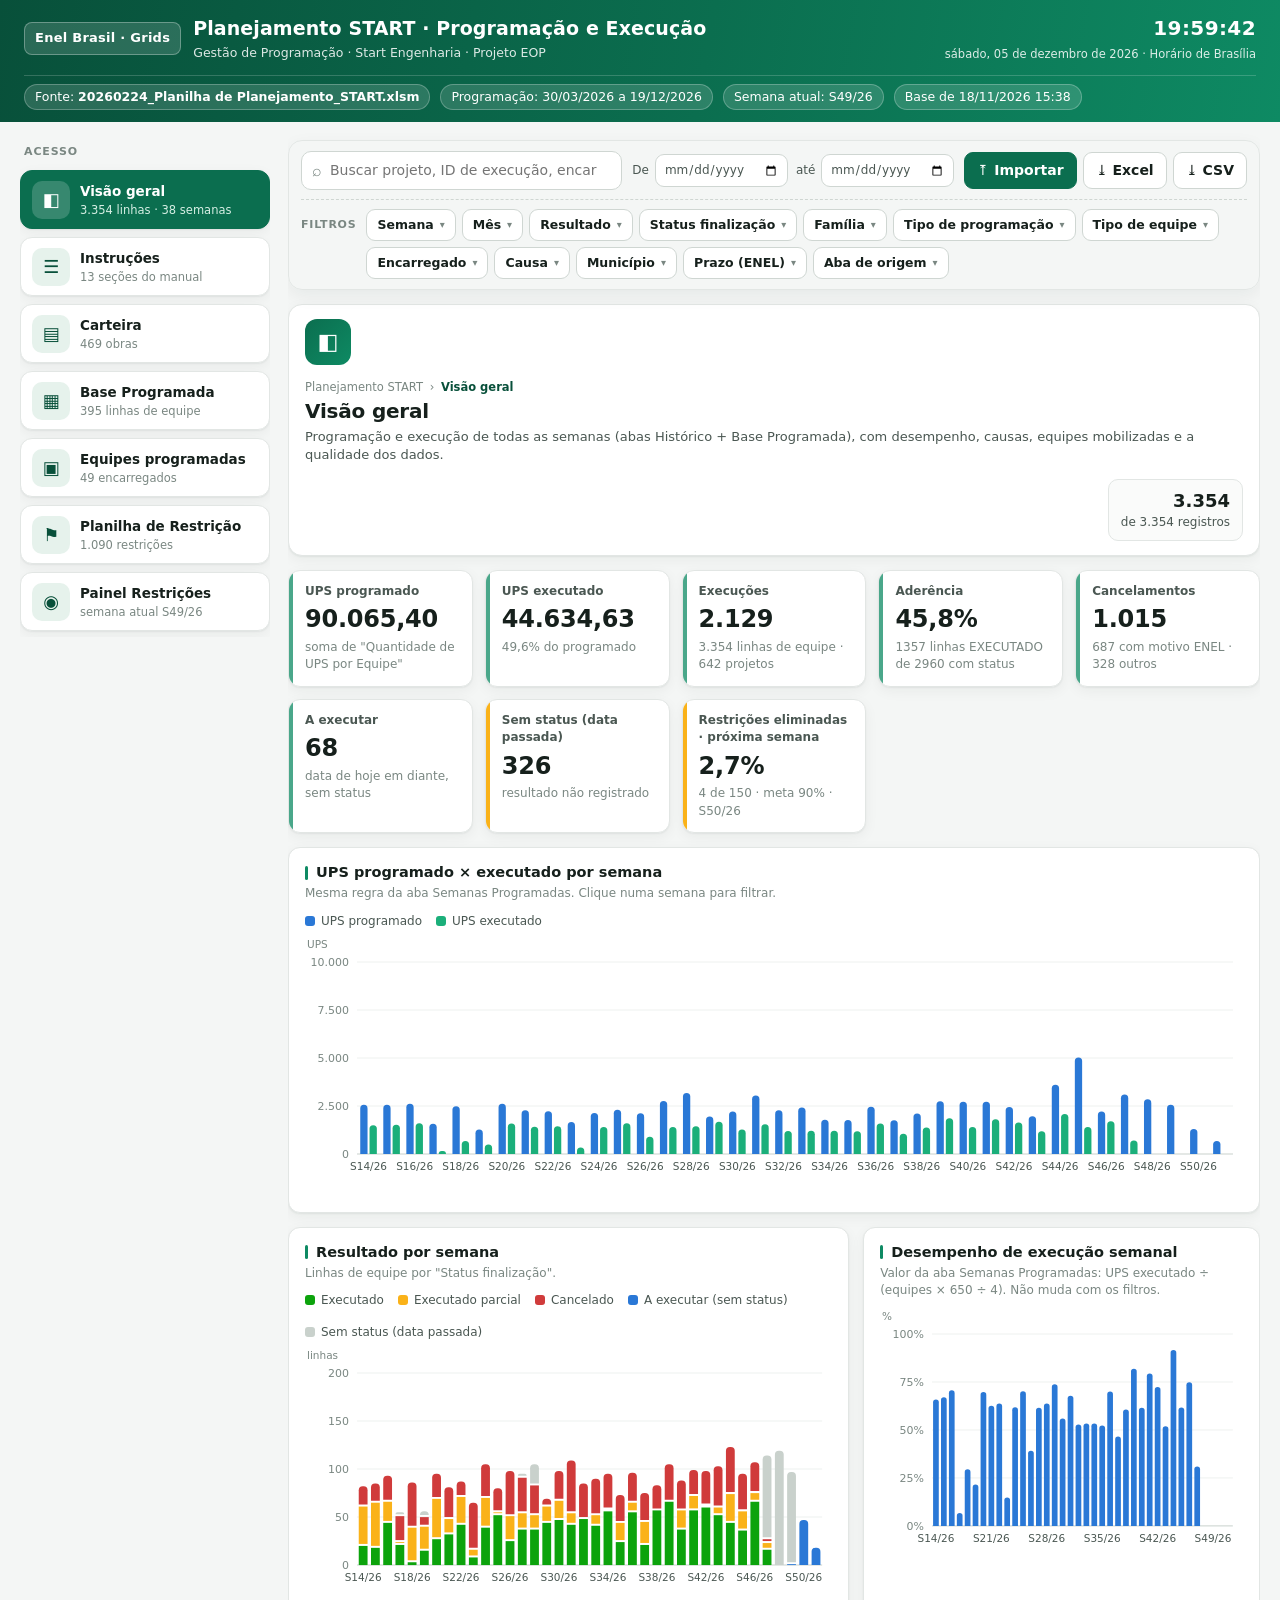
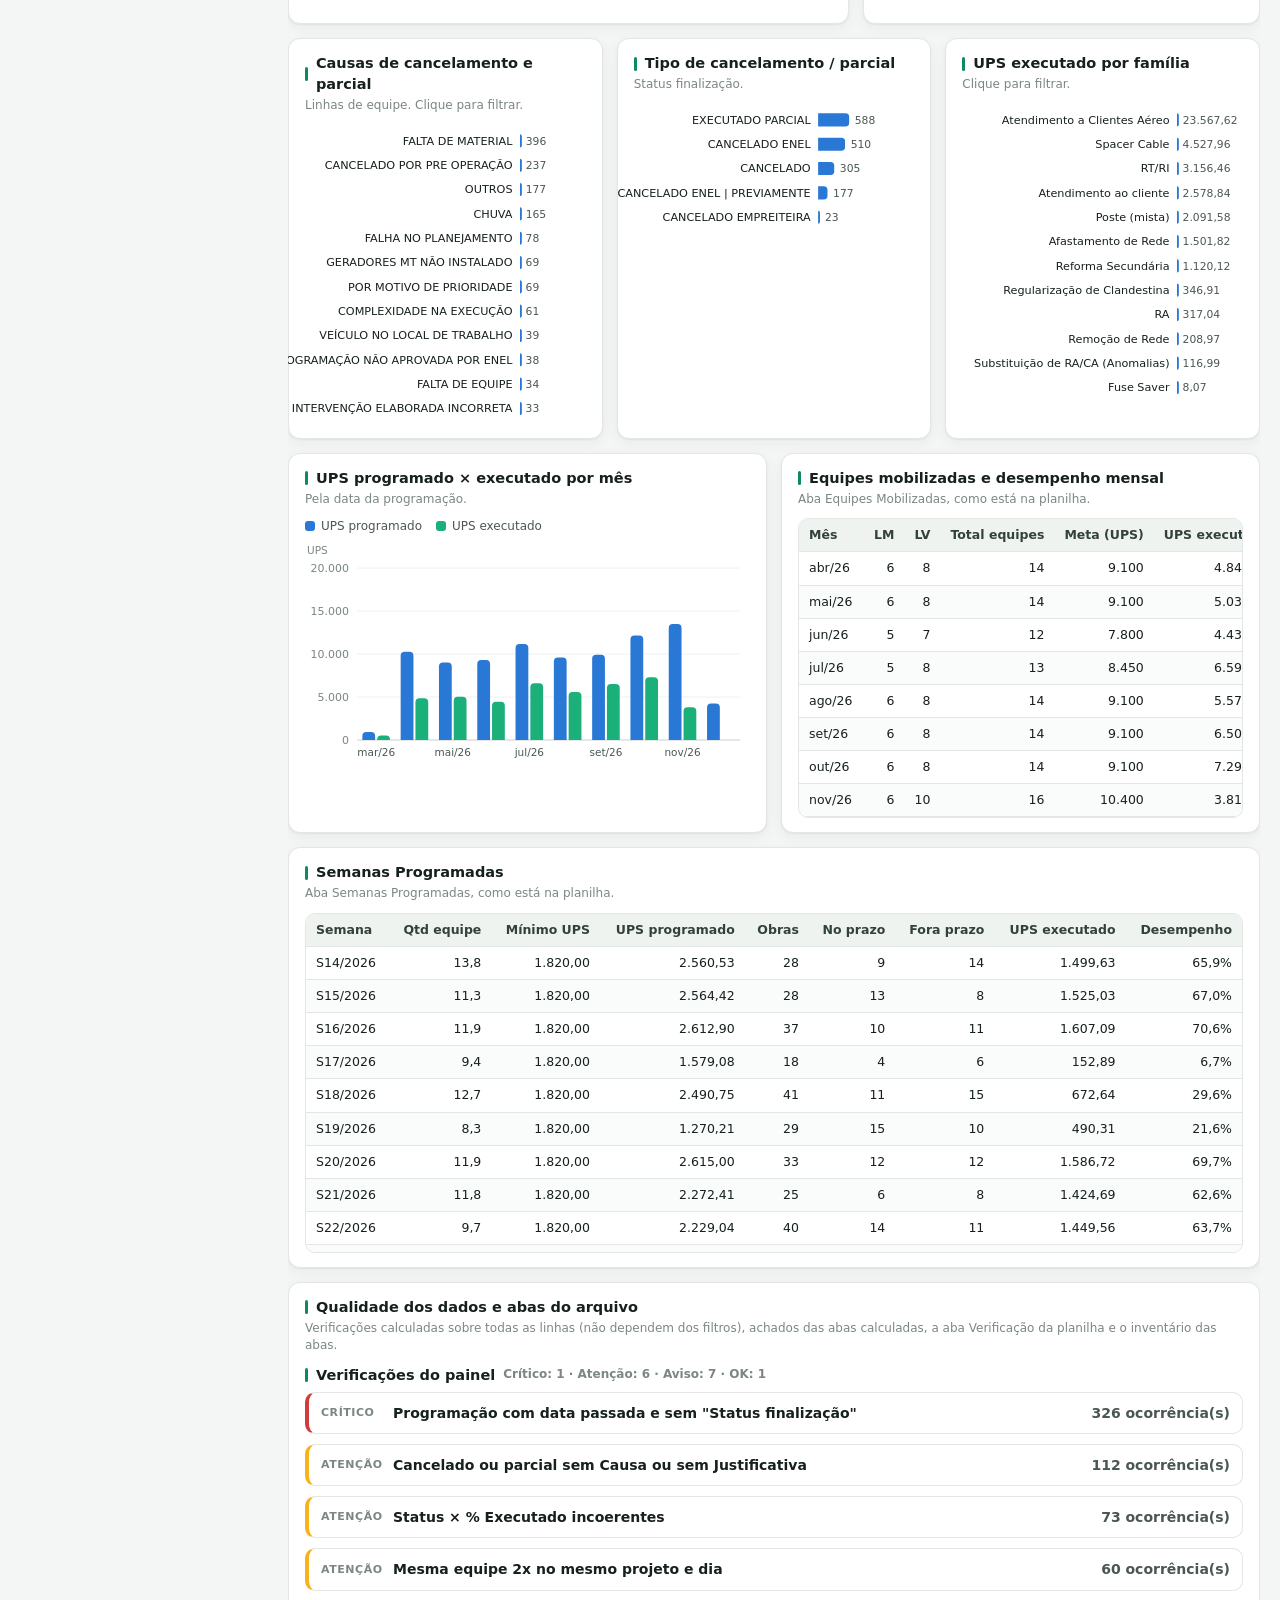
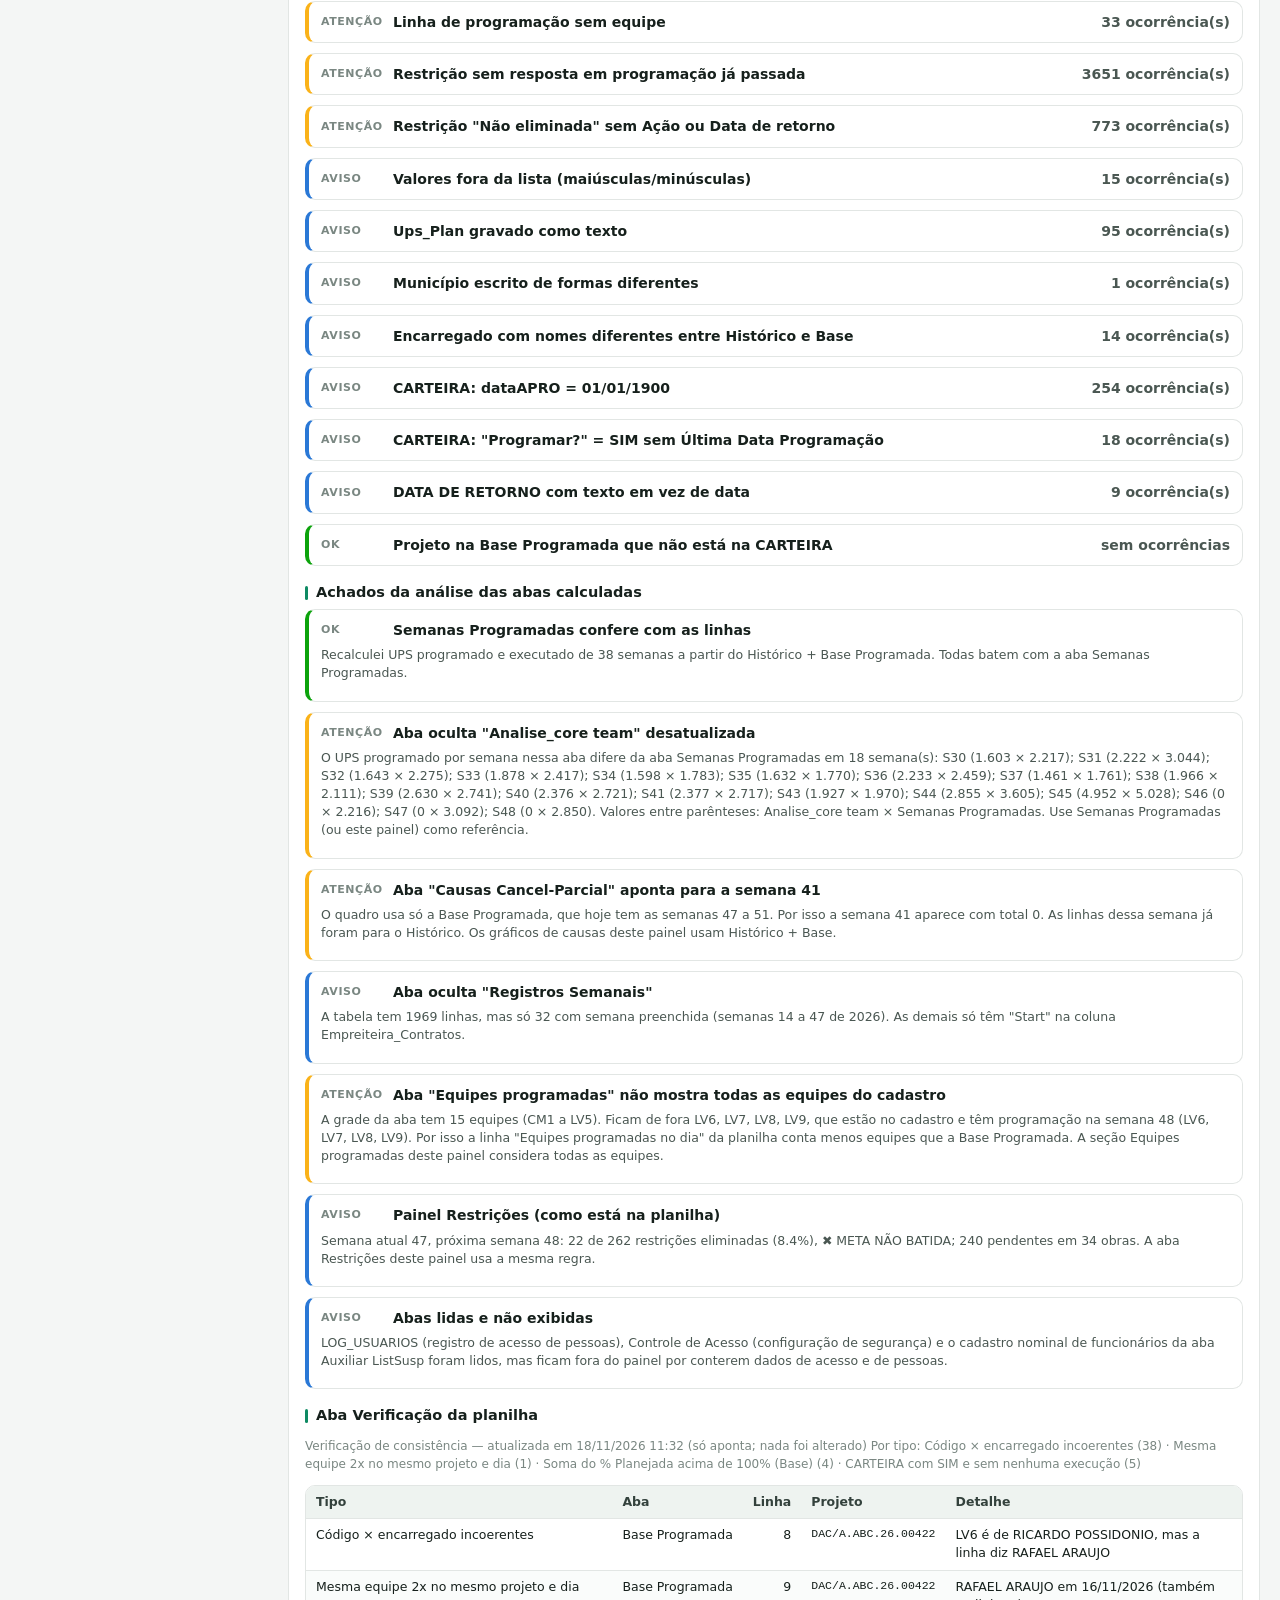
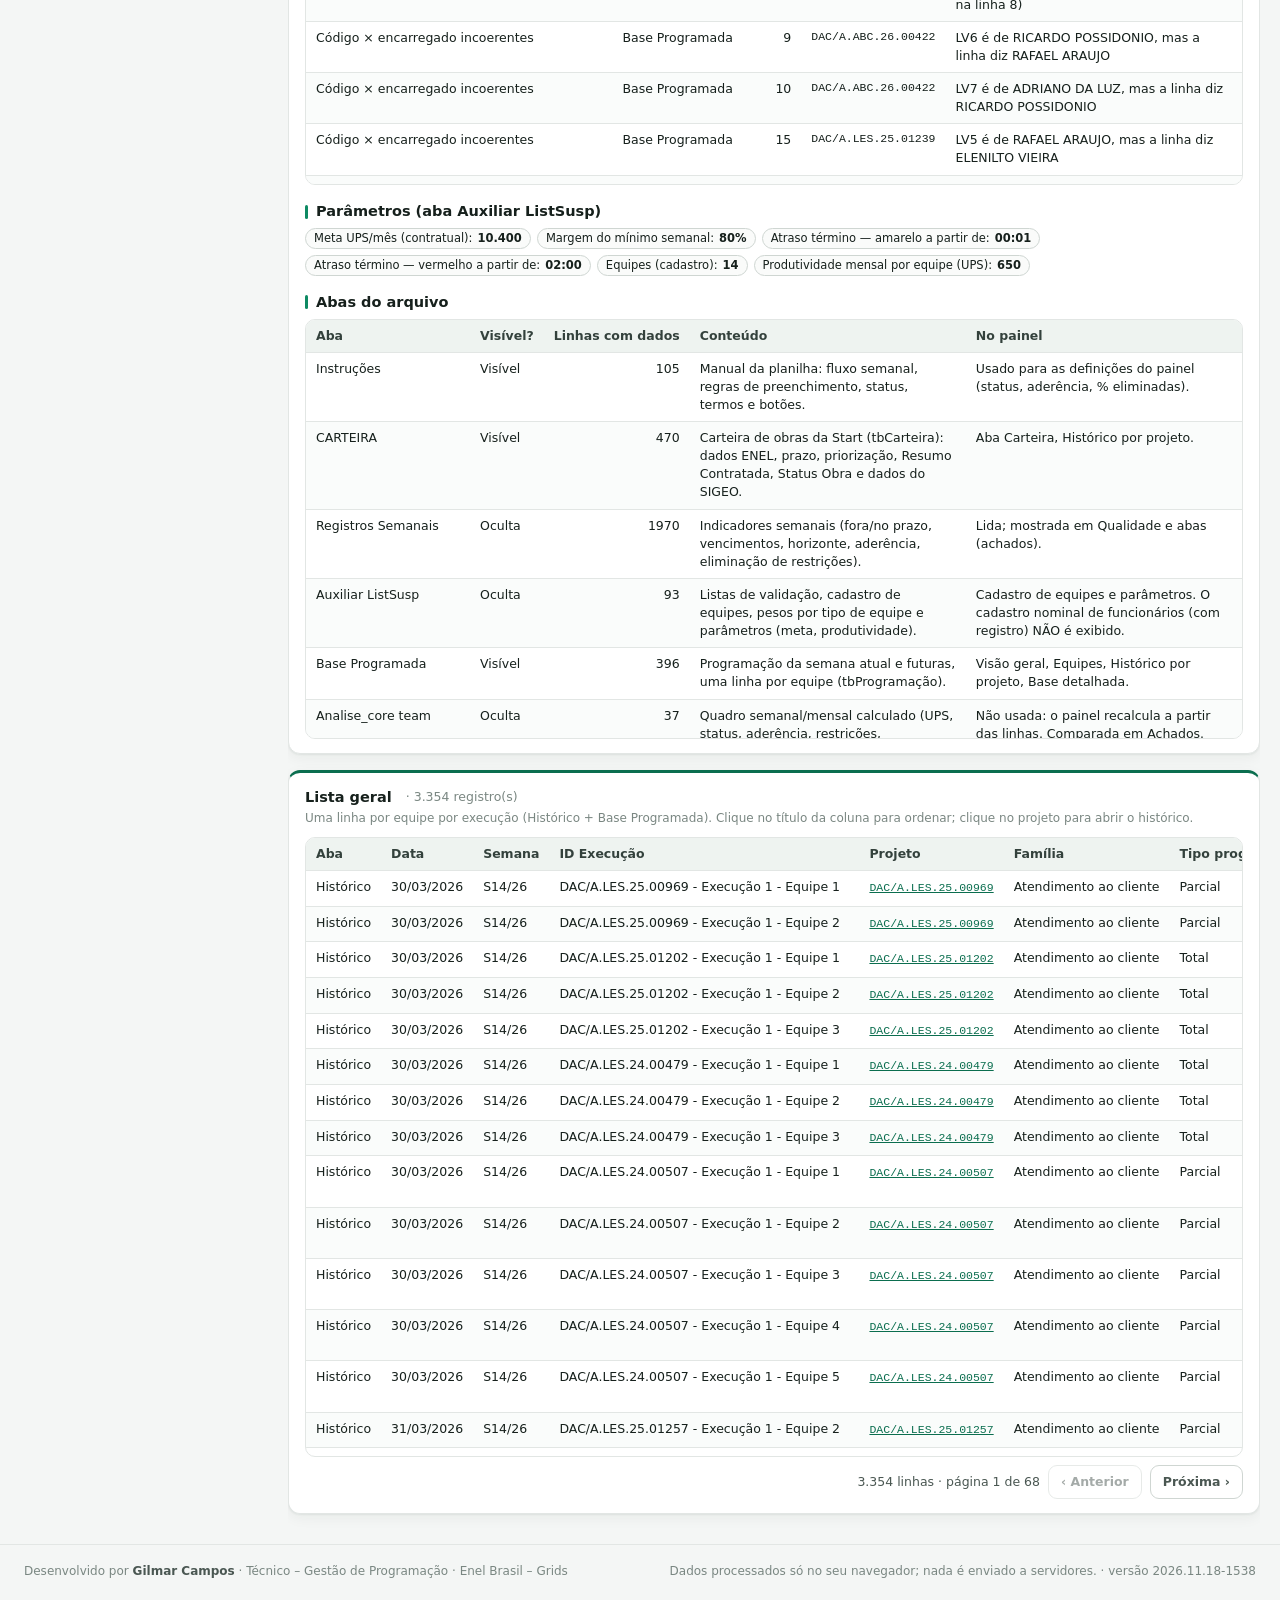
==== commit 52702d9e: "Atualiza o site com a planilha enviada (18/11/2026 15:38)" ====
--- a/index.html
+++ b/index.html
@@ -327,7 +327,7 @@
 
 <footer>
   <span>Desenvolvido por <b>Gilmar Campos</b> · Técnico – Gestão de Programação · Enel Brasil – Grids</span>
-  <span>Dados processados só no seu navegador; nada é enviado a servidores. · versão 2026.11.18-1434</span>
+  <span>Dados processados só no seu navegador; nada é enviado a servidores. · versão 2026.11.18-1538</span>
 </footer>
 
 <div class="modal" id="modal" role="dialog" aria-modal="true" aria-labelledby="mT">
@@ -357,7 +357,7 @@
 </div>
 <div class="tip" id="tip" role="tooltip"></div>
 
-<script>window.BASE = {"fonte":"20260224_Planilha_de_Planejamento_START.xlsm","verificacao_titulo":"Verificação de consistência — atualizada em 18/11/2026 11:32  (só aponta; nada foi alterado)","verificacao_resumo":"48 ponto(s) encontrado(s).","abas":[{"aba":"Histórico","tabela":"tbHistórico","rows":[["Data da programação","ID Execução","Semana","Ano","Projeto","Nota","familia_regen","STATUS_PRAZO","Qtd Dias p/ Venc","Tipo de Programação","% Planejada","Qtd UPS programado","Ups_Plan","Ups_Exec_Projeto","municipio","Qtd Programações","Qtd Equipes","Número de restrição pendentes","Encarregado","Equipes","Tipo Equipe","Quantidade de UPS por Equipe","Início do turno","Início previsto (Hora)","Término previsto (Hora)","Saída da base","Causa de atraso","Status finalização","% Executado","Causa","Justificativa","Observação","Qtd UPS executado"],["30/03/2026","DAC/A.LES.25.00969 - Execução 1 - Equipe 1",14,2026,"DAC/A.LES.25.00969",386644765,"Atendimento ao cliente","FORA DO PRAZO",30,"Parcial",0.2,26.3186,131.593,0,"SANTO ANDRE",1,2,17,"","LM06 - Guilherme dos Santos Ferrão","LM",15.79116,"","10:00","14:00","","","EXECUTADO",1,"","","",15.79116],["30/03/2026","DAC/A.LES.25.00969 - Execução 1 - Equipe 2",14,2026,"DAC/A.LES.25.00969",386644765,"Atendimento ao cliente","FORA DO PRAZO",30,"Parcial",0.2,26.3186,131.593,0,"SANTO ANDRE",1,2,17,"","LV01 - GEAN MARCIEL GOUVEIA","LV",10.52744,"","10:00","14:00","","","EXECUTADO",1,"","","",10.52744],["30/03/2026","DAC/A.LES.25.01202 - Execução 1 - Equipe 1",14,2026,"DAC/A.LES.25.01202",387448466,"Atendimento ao cliente","FORA DO PRAZO",30,"total",1,53.71,107.419,53.709,"SANTO ANDRE",1,3,17,"","LM07 - Mauricio Correia","LM",16.113,"","10:00","14:00","","","EXECUTADO",1,"","","",16.113],["30/03/2026","DAC/A.LES.25.01202 - Execução 1 - Equipe 2",14,2026,"DAC/A.LES.25.01202",387448466,"Atendimento ao cliente","FORA DO PRAZO",30,"total",1,53.71,107.419,53.709,"SANTO ANDRE",1,3,17,"","LM08 - Sidney Caporalli","LM",16.113,"","10:00","14:00","","","EXECUTADO",1,"","","",16.113],["30/03/2026","DAC/A.LES.25.01202 - Execução 1 - Equipe 3",14,2026,"DAC/A.LES.25.01202",387448466,"Atendimento ao cliente","FORA DO PRAZO",30,"total",1,53.71,107.419,53.709,"SANTO ANDRE",1,3,17,"","LV03 - Elenilto Vieira da Costa","LV",21.484,"","10:00","14:00","","","EXECUTADO",1,"","","",21.484],["30/03/2026","DAC/A.LES.24.00479 - Execução 1 - Equipe 1",14,2026,"DAC/A.LES.24.00479",377955359,"Atendimento ao cliente","NO PRAZO",61,"Total",1,51.124,51.124,"","SANTO ANDRE",1,3,9,"","LV06 - Edmilson Vieira de Carvalho","LV",20.4496,"","10:00","14:00","","","EXECUTADO PARCIAL",0.9,"FALTA DE MATERIAL","Falta de cabo 2","",18.40464],["30/03/2026","DAC/A.LES.24.00479 - Execução 1 - Equipe 2",14,2026,"DAC/A.LES.24.00479",377955359,"Atendimento ao cliente","NO PRAZO",61,"Total",1,51.124,51.124,"","SANTO ANDRE",1,3,9,"","LM10 - Cleiton Oliveira Rocha","LM",15.3372,"","10:00","14:00","","","EXECUTADO PARCIAL",0.9,"FALTA DE MATERIAL","Falta de cabo 2","",13.80348],["30/03/2026","DAC/A.LES.24.00479 - Execução 1 - Equipe 3",14,2026,"DAC/A.LES.24.00479",377955359,"Atendimento ao cliente","NO PRAZO",61,"Total",1,51.124,51.124,"","SANTO ANDRE",1,3,9,"","LM04 - Adenilson Alves dos Santos","LM",15.3372,"","10:00","14:00","","","EXECUTADO PARCIAL",0.9,"FALTA DE MATERIAL","Falta de cabo 2","",13.80348],["30/03/2026","DAC/A.LES.24.00507 - Execução 1 - Equipe 1",14,2026,"DAC/A.LES.24.00507",377955359,"Atendimento ao cliente","NO PRAZO",61,"Parcial",0.7,193.9637,277.091,"","SANTO ANDRE",1,5,9,"","LM01 - Edvaldo Santos da Silva","LM",38.79274,"","10:00","14:00","","","EXECUTADO PARCIAL",0.7,"FALTA DE MATERIAL","Falta de cabo RCLA 95, alça pra cabo 95, chave fusível 13.8 e para-raios","",27.154918],["30/03/2026","DAC/A.LES.24.00507 - Execução 1 - Equipe 2",14,2026,"DAC/A.LES.24.00507",377955359,"Atendimento ao cliente","NO PRAZO",61,"Parcial",0.7,193.9637,277.091,"","SANTO ANDRE",1,5,9,"","LM02 - Leandro Duarte Martins","LM",38.79274,"","10:00","14:00","","","EXECUTADO PARCIAL",0.7,"FALTA DE MATERIAL","Falta de cabo RCLA 95, alça pra cabo 95, chave fusível 13.8 e para-raios","",27.154918],["30/03/2026","DAC/A.LES.24.00507 - Execução 1 - Equipe 3",14,2026,"DAC/A.LES.24.00507",377955359,"Atendimento ao cliente","NO PRAZO",61,"Parcial",0.7,193.9637,277.091,"","SANTO ANDRE",1,5,9,"","LM03 - Fabio Antonio","LM",38.79274,"","10:00","14:00","","","EXECUTADO PARCIAL",0.7,"FALTA DE MATERIAL","Falta de cabo RCLA 95, alça pra cabo 95, chave fusível 13.8 e para-raios","",27.154918],["30/03/2026","DAC/A.LES.24.00507 - Execução 1 - Equipe 4",14,2026,"DAC/A.LES.24.00507",377955359,"Atendimento ao cliente","NO PRAZO",61,"Parcial",0.7,193.9637,277.091,"","SANTO ANDRE",1,5,9,"","LV04 - Edvaldo Ribeiro de Araujo","LV",38.79274,"","10:00","14:00","","","EXECUTADO PARCIAL",0.7,"FALTA DE MATERIAL","Falta de cabo RCLA 95, alça pra cabo 95, chave fusível 13.8 e para-raios","",27.154918],["30/03/2026","DAC/A.LES.24.00507 - Execução 1 - Equipe 5",14,2026,"DAC/A.LES.24.00507",388605893,"Atendimento ao cliente","NO PRAZO",61,"Parcial",0.7,193.9637,277.091,"","SAO PAULO",1,2,9,"","LV05 - Ednaldo Cordeiro do Amaral","LV",38.79274,"","10:00","14:00","","","EXECUTADO PARCIAL",0.7,"FALTA DE MATERIAL","Falta de cabo RCLA 95, alça pra cabo 95, chave fusível 13.8 e para-raios","",27.154918],["31/03/2026","DAC/A.LES.25.01257 - Execução 1 - Equipe 2",14,2026,"DAC/A.LES.25.01257",387784850,"Atendimento ao cliente","NO PRAZO",0,"Parcial",0.4,64.6952,179.709,17.971,"SAO PAULO",1,3,0,"","LV04 - Edvaldo Ribeiro de Araujo","LV",25.87808,"","10:00","14:00","","","EXECUTADO",1,"","","",25.87808],["31/03/2026","DAC/A.LES.25.01257 - Execução 1 - Equipe 1",14,2026,"DAC/A.LES.25.01257",387784850,"Atendimento ao cliente","NO PRAZO",0,"Parcial",0.4,64.6952,179.709,17.971,"SAO PAULO",1,3,0,"","LM04 - Adenilson Alves dos Santos","LM",38.81712,"","10:00","14:00","","","EXECUTADO",1,"","","",38.81712],["31/03/2026","DMP/A.LES.25.01390 - Execução 1 - Equipe 2",14,2026,"DMP/A.LES.25.01390",3424154,"Reforma Secundária","",0,"Parcial",0.4,67.0632,167.658,0,"MAUA",1,2,9,"","LM06 - Guilherme dos Santos Ferrão","LM",33.5316,"","10:00","14:00","","","EXECUTADO",1,"","","Intalado duas vezes cabo R70 (duplado) no lugar do cabo 120, Duplagem autorizada pela Enel (Jorge e Claudinei)",33.5316],["31/03/2026","DMP/A.LES.25.01390 - Execução 1 - Equipe 1",14,2026,"DMP/A.LES.25.01390",3424154,"Reforma Secundária","",0,"Parcial",0.4,67.0632,167.658,0,"MAUA",1,2,9,"","LM02 - Leandro Duarte Martins","LM",33.5316,"","10:00","14:00","","","EXECUTADO",1,"","","Intalado duas vezes cabo R70 (duplado) no lugar do cabo 120, Duplagem autorizada pela Enel (Jorge e Claudinei)",33.5316],["31/03/2026","DAC/A.LES.25.01247 - Execução 1 - Equipe 1",14,2026,"DAC/A.LES.25.01247",387784850,"Atendimento ao cliente","NO PRAZO",33,"Parcial",0.4,71.8836,179.709,"","SAO PAULO",1,3,2,"","LM03 - Fabio Antonio","LM",21.56508,"","10:00","14:00","","","CANCELADO","","FALTA DE MATERIAL","Cabo 185, cabo 2, chave fusível e cabo XLT 21mm","",0],["31/03/2026","DAC/A.LES.25.01247 - Execução 1 - Equipe 2",14,2026,"DAC/A.LES.25.01247",387784850,"Atendimento ao cliente","NO PRAZO",33,"Parcial",0.4,71.8836,179.709,"","SAO PAULO",1,3,2,"","LM08 - Sidney Caporalli","LM",43.13016,"","10:00","14:00","","","CANCELADO","","FALTA DE MATERIAL","Cabo 185, cabo 2, chave fusível e cabo XLT 21mm","",0],["31/03/2026","DAC/A.LES.25.01247 - Execução 1 - Equipe 3",14,2026,"DAC/A.LES.25.01247",387784850,"Atendimento ao cliente","NO PRAZO",33,"Parcial",0.4,71.8836,179.709,"","SAO PAULO",1,3,2,"","LV01 - GEAN MARCIEL GOUVEIA","LV",71.8836,"","10:00","14:00","","","CANCELADO","","FALTA DE MATERIAL","Cabo 185, cabo 2, chave fusível e cabo XLT 21mm","",0],["31/03/2026","DAC/A.LES.25.00981 - Execução 1 - Equipe 1",14,2026,"DAC/A.LES.25.00981",386496795,"Atendimento ao cliente","FORA DO PRAZO",-72,"Parcial",0.3,22.7142,75.714,"","SANTO ANDRE",1,2,12,"","LM10 - Cleiton Oliveira Rocha","LM",13.62852,"","10:00","14:00","","","CANCELADO","","DEPTO TRÂNSITO","Falta de liberação da prefeitura para acessar a via","",0],["31/03/2026","DAC/A.LES.25.00981 - Execução 1 - Equipe 2",14,2026,"DAC/A.LES.25.00981",386496795,"Atendimento ao cliente","FORA DO PRAZO",-72,"Parcial",0.3,22.7142,75.714,"","SANTO ANDRE",1,2,12,"","LV05 - Ednaldo Cordeiro do Amaral","LV",22.7142,"","10:00","14:00","","","CANCELADO","","DEPTO TRÂNSITO","Falta de liberação da prefeitura para acessar a via","",0],["31/03/2026","DAC/A.LES.25.01008 - Execução 1 - Equipe 1",14,2026,"DAC/A.LES.25.01008",386992297,"Atendimento ao cliente","FORA DO PRAZO",-42,"Total",1,34.271,34.271,"","SAO PAULO",1,2,2,"","LM07 - Mauricio Correia","LM",20.5626,"","10:00","14:00","","","EXECUTADO PARCIAL",0.8,"FALTA DE MATERIAL","Falta de cabo 2 e para-raio","",16.45008],["31/03/2026","DAC/A.LES.25.01008 - Execução 1 - Equipe 2",14,2026,"DAC/A.LES.25.01008",386992297,"Atendimento ao cliente","FORA DO PRAZO",-42,"Total",1,34.271,34.271,"","SAO PAULO",1,2,2,"","LV03 - Elenilto Vieira da Costa","LV",34.271,"","10:00","14:00","","","EXECUTADO PARCIAL",0.8,"FALTA DE MATERIAL","Falta de cabo 2 e para-raio","",27.4168],["31/03/2026","DAC/A.LES.25.01156 - Execução 1 - Equipe 1",14,2026,"DAC/A.LES.25.01156",387447455,"Atendimento ao cliente","NO PRAZO",89,"Total",1,46.05,46.05,"","SANTO ANDRE",1,3,2,"","LM01 - Edvaldo Santos da Silva","LM",27.63,"","11:00","16:00","","","EXECUTADO PARCIAL",0.9,"FALTA DE MATERIAL","Falta de chave fusível e para-raio","Cabo 2 foi reaproveitado para fazer linha terra",24.867],["31/03/2026","DAC/A.LES.25.01156 - Execução 1 - Equipe 2",14,2026,"DAC/A.LES.25.01156",387447455,"Atendimento ao cliente","NO PRAZO",89,"Total",1,46.05,46.05,"","SANTO ANDRE",1,3,2,"","LV05 - Ednaldo Cordeiro do Amaral","LV",23.025,"","11:00","16:00","","","EXECUTADO PARCIAL",0.9,"FALTA DE MATERIAL","Falta de chave fusível e para-raio","Cabo 2 foi reaproveitado para fazer linha terra",20.7225],["31/03/2026","DAC/A.LES.25.01156 - Execução 1 - Equipe 3",14,2026,"DAC/A.LES.25.01156",387447455,"Atendimento ao cliente","NO PRAZO",89,"Total",1,46.05,46.05,"","SANTO ANDRE",1,3,2,"","LV06 - Edmilson Vieira de Carvalho","LV",46.05,"","11:00","16:00","","","EXECUTADO PARCIAL",0.9,"FALTA DE MATERIAL","Falta de chave fusível e para-raio","Cabo 2 foi reaproveitado para fazer linha terra",41.445],["31/03/2026","DAC/A.LES.25.00626 - Execução 1 - Equipe 1",14,2026,"DAC/A.LES.25.00626",384854845,"Atendimento ao cliente","FORA DO PRAZO",-47,"Total",1,94.531,94.531,"","SAO PAULO",1,2,2,"","LMN01 - Antonio de Souza Januário","LM",56.7186,"","23:30","03:30","","","CANCELADO","","GERADORES MT NÃO INSTALADO","Divergência na viabilidade da Essencial com as informações recebidas pelo COD","",0],["31/03/2026","DAC/A.LES.25.00626 - Execução 1 - Equipe 2",14,2026,"DAC/A.LES.25.00626",384854845,"Atendimento ao cliente","FORA DO PRAZO",-47,"Total",1,94.531,94.531,"","SAO PAULO",1,2,2,"","LVN01 - Joao Barbosa Vieira","LV",94.531,"","23:30","03:30","","","CANCELADO","","GERADORES MT NÃO INSTALADO","Divergência na viabilidade da Essencial com as informações recebidas pelo COD","",0],["01/04/2026","DAC/A.LES.26.00160 - Execução 1 - Equipe 2",14,2026,"DAC/A.LES.26.00160",388605893,"Atendimento ao cliente","NO PRAZO",0,"Parcial",0.2,17.7906,88.953,0,"SAO PAULO",1,2,9,"","LVN01 - Joao Barbosa Vieira -","LV",7.11624,"","23:00","05:00","","","EXECUTADO",1,"","","",7.11624],["01/04/2026","DAC/A.LES.26.00160 - Execução 1 - Equipe 1",14,2026,"DAC/A.LES.26.00160",388605893,"Atendimento ao cliente","NO PRAZO",0,"Parcial",0.2,17.7906,88.953,0,"SAO PAULO",1,2,9,"","LMN01 - Antonio de Souza Januário","LM",10.67436,"","23:00","05:00","","","EXECUTADO",1,"","","",10.67436],["01/04/2026","DMP/A.LES.25.01131 - Execução 1 - Equipe 1",14,2026,"DMP/A.LES.25.01131",3377870,"Spacer Cable","",1,"Total",0.28,488.97744,1746.348,"","SANTO ANDRE",1,13,9,"","LM01 - Edvaldo Santos da Silva","LM",36.673308,"","10:00","14:30","","","EXECUTADO PARCIAL",0.8,"FALTA DE MATERIAL","Cabo R150, R95 mm, Capa de para-raio, capa de estribo","Atraso - chuva intensa e ramais clandestinos",29.338646],["01/04/2026","DMP/A.LES.25.01131 - Execução 1 - Equipe 2",14,2026,"DMP/A.LES.25.01131",3377870,"Spacer Cable","",1,"Total",0.28,488.97744,1746.348,"","SANTO ANDRE",1,13,9,"","LM02 - Leandro Duarte Martins","LM",36.673308,"","10:00","14:30","","","EXECUTADO PARCIAL",0.8,"FALTA DE MATERIAL","Cabo R150, R95 mm, Capa de para-raio, capa de estribo","Atraso - chuva intensa e ramais clandestinos",29.338646],["01/04/2026","DMP/A.LES.25.01131 - Execução 1 - Equipe 3",14,2026,"DMP/A.LES.25.01131",3377870,"Spacer Cable","",1,"Total",0.28,488.97744,1746.348,"","SANTO ANDRE",1,13,9,"","LM03 - Fabio Antonio","LM",36.673308,"","10:00","14:30","","","EXECUTADO PARCIAL",0.8,"FALTA DE MATERIAL","Cabo R150, R95 mm, Capa de para-raio, capa de estribo","Atraso - chuva intensa e ramais clandestinos",29.338646],["01/04/2026","DMP/A.LES.25.01131 - Execução 1 - Equipe 4",14,2026,"DMP/A.LES.25.01131",3377870,"Spacer Cable","",1,"Total",0.28,488.97744,1746.348,"","SANTO ANDRE",1,13,9,"","LM10 - Cleiton Oliveira Rocha","LM",36.673308,"","10:00","14:30","","","EXECUTADO PARCIAL",0.8,"FALTA DE MATERIAL","Cabo R150, R95 mm, Capa de para-raio, capa de estribo","Atraso - chuva intensa e ramais clandestinos",29.338646],["01/04/2026","DMP/A.LES.25.01131 - Execução 1 - Equipe 5",14,2026,"DMP/A.LES.25.01131",3377870,"Spacer Cable","",1,"Total",0.28,488.97744,1746.348,"","SANTO ANDRE",1,13,9,"","LM06 - Guilherme dos Santos Ferrão","LM",36.673308,"","10:00","14:30","","","EXECUTADO PARCIAL",0.8,"FALTA DE MATERIAL","Cabo R150, R95 mm, Capa de para-raio, capa de estribo","Atraso - chuva intensa e ramais clandestinos",29.338646],["01/04/2026","DMP/A.LES.25.01131 - Execução 1 - Equipe 6",14,2026,"DMP/A.LES.25.01131",3377870,"Spacer Cable","",1,"Total",0.28,488.97744,1746.348,"","SANTO ANDRE",1,13,9,"","LM04 - Adenilson Alves dos Santos","LM",36.673308,"","10:00","14:30","","","EXECUTADO PARCIAL",0.8,"FALTA DE MATERIAL","Cabo R150, R95 mm, Capa de para-raio, capa de estribo","Atraso - chuva intensa e ramais clandestinos",29.338646],["01/04/2026","DMP/A.LES.25.01131 - Execução 1 - Equipe 7",14,2026,"DMP/A.LES.25.01131",3377870,"Spacer Cable","",1,"Total",0.28,488.97744,1746.348,"","SANTO ANDRE",1,13,9,"","LM08 - Sidney Caporalli","LM",36.673308,"","10:00","14:30","","","EXECUTADO PARCIAL",0.8,"FALTA DE MATERIAL","Cabo R150, R95 mm, Capa de para-raio, capa de estribo","Atraso - chuva intensa e ramais clandestinos",29.338646],["01/04/2026","DMP/A.LES.25.01131 - Execução 1 - Equipe 8",14,2026,"DMP/A.LES.25.01131",3377870,"Spacer Cable","",1,"Total",0.28,488.97744,1746.348,"","SANTO ANDRE",1,13,9,"","LM07 - Mauricio Correia","LM",36.673308,"","10:00","14:30","","","EXECUTADO PARCIAL",0.8,"FALTA DE MATERIAL","Cabo R150, R95 mm, Capa de para-raio, capa de estribo","Atraso - chuva intensa e ramais clandestinos",29.338646],["01/04/2026","DMP/A.LES.25.01131 - Execução 1 - Equipe 9",14,2026,"DMP/A.LES.25.01131",3377870,"Spacer Cable","",1,"Total",0.28,488.97744,1746.348,"","SANTO ANDRE",1,13,9,"","LV03 - Elenilto Vieira da Costa","LV",39.118195,"","10:00","14:30","","","EXECUTADO PARCIAL",0.8,"FALTA DE MATERIAL","Cabo R150, R95 mm, Capa de para-raio, capa de estribo","Atraso - chuva intensa e ramais clandestinos",31.294556],["01/04/2026","DMP/A.LES.25.01131 - Execução 1 - Equipe 10",14,2026,"DMP/A.LES.25.01131",3377870,"Spacer Cable","",1,"Total",0.28,488.97744,1746.348,"","SANTO ANDRE",1,13,9,"","LV01 - GEAN MARCIEL GOUVEIA","LV",39.118195,"","10:00","14:30","","","EXECUTADO PARCIAL",0.8,"FALTA DE MATERIAL","Cabo R150, R95 mm, Capa de para-raio, capa de estribo","Atraso - chuva intensa e ramais clandestinos",31.294556],["01/04/2026","DMP/A.LES.25.01131 - Execução 1 - Equipe 11",14,2026,"DMP/A.LES.25.01131",3377870,"Spacer Cable","",1,"Total",0.28,488.97744,1746.348,"","SANTO ANDRE",1,13,9,"","LV04 - Edvaldo Ribeiro de Araujo","LV",39.118195,"","10:00","14:30","","","EXECUTADO PARCIAL",0.8,"FALTA DE MATERIAL","Cabo R150, R95 mm, Capa de para-raio, capa de estribo","Atraso - chuva intensa e ramais clandestinos",31.294556],["01/04/2026","DMP/A.LES.25.01131 - Execução 1 - Equipe 12",14,2026,"DMP/A.LES.25.01131",3377870,"Spacer Cable","",1,"Total",0.28,488.97744,1746.348,"","SANTO ANDRE",1,13,9,"","LV05 - Ednaldo Cordeiro do Amaral","LV",39.118195,"","10:00","14:30","","","EXECUTADO PARCIAL",0.8,"FALTA DE MATERIAL","Cabo R150, R95 mm, Capa de para-raio, capa de estribo","Atraso - chuva intensa e ramais clandestinos",31.294556],["01/04/2026","DMP/A.LES.25.01131 - Execução 1 - Equipe 13",14,2026,"DMP/A.LES.25.01131",3377870,"Spacer Cable","",1,"Total",0.28,488.97744,1746.348,"","SANTO ANDRE",1,13,9,"","LV06 - Edmilson Vieira de Carvalho","LV",39.118195,"","10:00","14:30","","","EXECUTADO PARCIAL",0.8,"FALTA DE MATERIAL","Cabo R150, R95 mm, Capa de para-raio, capa de estribo","Atraso - chuva intensa e ramais clandestinos",31.294556],["01/04/2026","DAC/A.LES.25.00752 - Execução 1 - Equipe 1",14,2026,"DAC/A.LES.25.00752",385481358,"Atendimento ao cliente","FORA DO PRAZO",-96,"Total",1,24.962,24.962,"","SAO PAULO",1,2,0,"","LMN01 - Antonio de Souza Januário","LM",14.9772,"","00:30","03:30","","","CANCELADO","","PEDIDO DO CLIENTE","Cliente não desejar realizar mais a obra","",0],["01/04/2026","DAC/A.LES.25.00752 - Execução 1 - Equipe 2",14,2026,"DAC/A.LES.25.00752",385481358,"Atendimento ao cliente","FORA DO PRAZO",-96,"Total",1,24.962,24.962,"","SAO PAULO",1,2,0,"","LVN01 - Joao Barbosa Vieira","LV",9.9848,"","00:30","03:30","","","CANCELADO","","PEDIDO DO CLIENTE","Cliente não desejar realizar mais a obra","",0],["02/04/2026","DAC/A.LES.25.00767 - Execução 1 - Equipe 2",14,2026,"DAC/A.LES.25.00767",385612059,"Atendimento ao cliente","FORA DO PRAZO",-147,"Total",1,41.712,41.712,0,"SAO PAULO",1,2,9,"","LV04 - Edvaldo Ribeiro de Araujo","LV",16.6848,"","10:00","14:00","","","EXECUTADO",1,"","","",16.6848],["02/04/2026","DAC/A.LES.25.00767 - Execução 1 - Equipe 1",14,2026,"DAC/A.LES.25.00767",385612059,"Atendimento ao cliente","FORA DO PRAZO",-147,"Total",1,41.712,41.712,0,"SAO PAULO",1,2,9,"","LM06 - Guilherme dos Santos Ferrão","LM",25.0272,"","10:00","14:00","","","EXECUTADO",1,"","","",25.0272],["02/04/2026","DAC/A.LES.25.01061 - Execução 1 - Equipe 2",14,2026,"DAC/A.LES.25.01061",387088597,"Atendimento ao cliente","FORA DO PRAZO",-51,"Total",1,91.273,91.273,0,"SAO PAULO",1,2,9,"","LV05 - Ednaldo Cordeiro do Amaral","LV",36.5092,"","10:00","14:00","","","EXECUTADO",1,"","ATRASO DEVIDO A CHUVA INTENSA DURANTE INSTALAÇÃO DE EXECUÇÃO DO GERADOR MT","",36.5092],["02/04/2026","DAC/A.LES.25.01061 - Execução 1 - Equipe 1",14,2026,"DAC/A.LES.25.01061",387088597,"Atendimento ao cliente","FORA DO PRAZO",-51,"Total",1,91.273,91.273,0,"SAO PAULO",1,2,9,"","LM01 - Edvaldo Santos da Silva","LM",54.7638,"","10:00","14:00","","","EXECUTADO",1,"","ATRASO DEVIDO A CHUVA INTENSA DURANTE INSTALAÇÃO DE EXECUÇÃO DO GERADOR MT","",54.7638],["02/04/2026","DAC/A.LES.25.01119 - Execução 1 - Equipe 3",14,2026,"DAC/A.LES.25.01119",387292285,"Atendimento ao cliente","FORA DO PRAZO",-58,"Parcial",0.05,2.8032,112.129,56.065,"SAO PAULO",1,3,9,"","LV01 - GEAN MARCIEL GOUVEIA","LV",1.12128,"","10:00","15:00","","","EXECUTADO",1,"","PEQUENAS PENDÊNCIAS POR FALTA DE MATERIAL - CAPAS DE CONNEXÕES WL 1/3/5","",1.12128],["02/04/2026","DAC/A.LES.25.01119 - Execução 1 - Equipe 2",14,2026,"DAC/A.LES.25.01119",387292285,"Atendimento ao cliente","FORA DO PRAZO",-58,"Parcial",0.05,2.8032,112.129,56.065,"SAO PAULO",1,3,9,"","LM07 - Mauricio Correia","LM",0.84096,"","10:00","15:00","","","EXECUTADO",1,"","PEQUENAS PENDÊNCIAS POR FALTA DE MATERIAL - CAPAS DE CONNEXÕES WL 1/3/5","",0.84096],["02/04/2026","DAC/A.LES.25.01119 - Execução 1 - Equipe 1",14,2026,"DAC/A.LES.25.01119",387292285,"Atendimento ao cliente","FORA DO PRAZO",-58,"Parcial",0.05,2.8032,112.129,56.065,"SAO PAULO",1,3,9,"","LM02 - Leandro Duarte Martins","LM",0.84096,"","10:00","15:00","","","EXECUTADO",1,"","PEQUENAS PENDÊNCIAS POR FALTA DE MATERIAL - CAPAS DE CONNEXÕES WL 1/3/5","",0.84096],["02/04/2026","DAC/A.LES.25.00613 - Execução 1 - Equipe 1",14,2026,"DAC/A.LES.25.00613",387098328,"Atendimento ao cliente","NO PRAZO",47,"Parcial",0.7,73.2949,104.707,"","SAO PAULO",1,2,9,"","LMN01 - Antonio de Souza Januário","LM",43.97694,"","00:30","05:30","","","EXECUTADO PARCIAL",0.6,"FALTA DE MATERIAL","Cabos 336 + Cabo 2, chave fusível, garras vivas, isoladores tipo topo","",26.386164],["02/04/2026","DAC/A.LES.25.00613 - Execução 1 - Equipe 2",14,2026,"DAC/A.LES.25.00613",387098328,"Atendimento ao cliente","NO PRAZO",47,"Parcial",0.7,73.2949,104.707,"","SAO PAULO",1,2,9,"","LVN01 - Joao Barbosa Vieira","LV",29.31796,"","00:30","05:30","","","EXECUTADO PARCIAL",0.6,"FALTA DE MATERIAL","","",17.590776],["02/04/2026","DAC/A.LES.25.00692 - Execução 1 - Equipe 1",14,2026,"DAC/A.LES.25.00692",385336551,"Atendimento ao cliente","FORA DO PRAZO",-114,"Total",1,89.22,89.22,"","SAO PAULO",1,2,12,"","LM10 - Cleiton Oliveira Rocha","LM",53.532,"","10:00","14:00","","","EXECUTADO PARCIAL",0.8,"FALTA DE MATERIAL","CABO 2, CHAVE FUSÍVEL","",42.8256],["02/04/2026","DAC/A.LES.25.00692 - Execução 1 - Equipe 2",14,2026,"DAC/A.LES.25.00692",385336551,"Atendimento ao cliente","FORA DO PRAZO",-114,"Total",1,89.22,89.22,"","SAO PAULO",1,2,12,"","LV06 - Edmilson Vieira de Carvalho","LV",89.22,"","10:00","14:00","","","EXECUTADO PARCIAL",0.8,"FALTA DE MATERIAL","CABO 2, CHAVE FUSÍVEL","",71.376],["02/04/2026","DMP/A.LES.25.00803 - Execução 1 - Equipe 1",14,2026,"DMP/A.LES.25.00803",3474385,"RT/RI","","","Total",1,158.024,158.024,"","SÃO PAULO",1,2,0,"","LM03 - Fabio Antonio","LM",94.8144,"","10:00","14:00","","","CANCELADO","","GERADORES MT NÃO INSTALADO","Vaga não foi reservada pela ESSENCIAL não sendo possível executar a obra","",0],["02/04/2026","DMP/A.LES.25.00803 - Execução 1 - Equipe 2",14,2026,"DMP/A.LES.25.00803",3474385,"RT/RI","","","Total",1,158.024,158.024,"","SÃO PAULO",1,2,0,"","LV04 - Edvaldo Ribeiro de Araujo","LV",63.2096,"","10:00","14:00","","","CANCELADO","","GERADORES MT NÃO INSTALADO","Vaga não foi reservada pela ESSENCIAL não sendo possível executar a obra","",0],["02/04/2026","DAC/A.LES.25.00933 - Execução 1 - Equipe 1",14,2026,"DAC/A.LES.25.00933",386416527,"Atendimento a Clientes Aéreo","","","Parcial",0.5,49.1965,98.393,"","SÃO PAULO",1,2,0,"","LM08 - Sidney Caporalli","LM",29.5179,"","10:00","14:00","","","EXECUTADO PARCIAL",0.8,"FALTA DE MATERIAL","CABO R150, CABO XLPE CONEXÃO PARA RAIO","",23.61432],["02/04/2026","DAC/A.LES.25.00933 - Execução 1 - Equipe 2",14,2026,"DAC/A.LES.25.00933",386416527,"Atendimento a Clientes Aéreo","","","Parcial",0.5,49.1965,98.393,"","SÃO PAULO",1,2,0,"","LV03 - Elenilto Vieira da Costa","LV",19.6786,"","10:00","14:00","","","EXECUTADO PARCIAL",0.8,"FALTA DE MATERIAL","CABO R150, CABO XLPE CONEXÃO PARA RAIO","",15.74288],["04/04/2026","DAC/A.LES.25.00689 - Execução 1 - Equipe 2",14,2026,"DAC/A.LES.25.00689",384854937,"Atendimento ao cliente","FORA DO PRAZO",-156,"total",0.3,1.2735,56.6,52.355,"SAO PAULO",1,2,9,"","LV06 - Edmilson Vieira de Carvalho","LV",0.63675,"","10:00","13:00","","","EXECUTADO",1,"","","",0.63675],["04/04/2026","DAC/A.LES.25.00689 - Execução 1 - Equipe 1",14,2026,"DAC/A.LES.25.00689",384854937,"Atendimento ao cliente","FORA DO PRAZO",-156,"total",0.3,1.2735,56.6,52.355,"SAO PAULO",1,2,9,"","LV04 - Edvaldo Ribeiro de Araujo","LV",0.63675,"","10:00","13:00","","","EXECUTADO",1,"","","",0.63675],["04/04/2026","DAC/A.LES.24.00722 - Execução 1 - Equipe 1",14,2026,"DAC/A.LES.25.01124",378941441,"Atendimento a Clientes Aéreo","FORA DO PRAZO",-55,"Parcial",0.1,0.726,7.26,0,"SAO PAULO",2,3,0,"","LV06 - Edmilson Vieira de Carvalho","LV",0.363,"","13:00","16:00","","","EXECUTADO",1,"","","",0.363],["04/04/2026","DAC/A.LES.25.01124 - Execução 1 - Equipe 1",14,2026,"DAC/A.LES.25.01124",387329137,"Atendimento ao cliente","FORA DO PRAZO",-55,"Parcial",0.1,10.7808,107.808,0,"SAO PAULO",1,2,9,"","LV04 - Edvaldo Ribeiro de Araujo","LV",5.3904,"","13:00","16:00","","","EXECUTADO",1,"","","",5.3904],["04/04/2026","DMP/A.LES.24.02834 - Execução 1 - Equipe 1",14,2026,"DMP/A.LES.24.02834",3427183,"Reforma Secundária","","","Total",1,38.892,38.892,"","SÃO PAULO",1,2,9,"","LV03 - Elenilto Vieira da Costa","LV",38.892,"","10:00","14:00","","","CANCELADO ENEL","","POR MOTIVO DE PRIORIDADE","por motivo de prioridade ( obras prefeitura )","",0],["04/04/2026","DAC/A.LES.25.01023 - Execução 1 - Equipe 1",14,2026,"DAC/A.LES.25.01023",387126017,"Atendimento ao cliente","FORA DO PRAZO",-55,"Total",1,214.632,214.632,"","SANTO ANDRE",1,6,0,"","LM01 - Edvaldo Santos da Silva","LM",32.1948,"","10:00","15:00","","","CANCELADO ENEL","","POR MOTIVO DE PRIORIDADE","por motivo de prioridade ( obras prefeitura )","",0],["04/04/2026","DAC/A.LES.25.00709 - Execução 1 - Equipe 1",14,2026,"DAC/A.LES.25.00709",385803502,"Atendimento a Clientes Aéreo","NO PRAZO","","Parcial",0.35,178.73695,510.677,"","MAUA",1,7,0,"","LM01 - Edvaldo Santos da Silva","LM",21.448434,"","10:00","14:00","","","EXECUTADO PARCIAL",0.95,"FALTA DE MATERIAL","CABO NEUTRO 3/0, PARARAIOS, CABO 2","",20.376012],["04/04/2026","DAC/A.LES.25.00709 - Execução 1 - Equipe 2",14,2026,"DAC/A.LES.25.00709",385803502,"Atendimento a Clientes Aéreo","NO PRAZO","","Parcial",0.35,178.73695,510.677,"","MAUA",1,7,0,"","LM02 - Leandro Duarte Martins","LM",21.448434,"","10:00","14:00","","","EXECUTADO PARCIAL",0.95,"FALTA DE MATERIAL","CABO NEUTRO 3/0, PARARAIOS, CABO 2","",20.376012],["04/04/2026","DAC/A.LES.25.01023 - Execução 1 - Equipe 4",14,2026,"DAC/A.LES.25.01023",387126017,"Atendimento ao cliente","FORA DO PRAZO",-55,"Total",1,214.632,214.632,"","SANTO ANDRE",1,6,0,"","LM06 - Guilherme dos Santos Ferrão","LM",32.1948,"","10:00","15:00","","","CANCELADO ENEL","","POR MOTIVO DE PRIORIDADE","por motivo de prioridade ( obras prefeitura )","",0],["04/04/2026","DAC/A.LES.25.01023 - Execução 1 - Equipe 5",14,2026,"DAC/A.LES.25.01023",387126017,"Atendimento ao cliente","FORA DO PRAZO",-55,"Total",1,214.632,214.632,"","SANTO ANDRE",1,6,0,"","LV05 - Ednaldo Cordeiro do Amaral","LV",42.9264,"","10:00","15:00","","","CANCELADO ENEL","","POR MOTIVO DE PRIORIDADE","por motivo de prioridade ( obras prefeitura )","",0],["04/04/2026","DAC/A.LES.25.01023 - Execução 1 - Equipe 6",14,2026,"DAC/A.LES.25.01023",387126017,"Atendimento ao cliente","FORA DO PRAZO",-55,"Total",1,214.632,214.632,"","SANTO ANDRE",1,6,0,"","LV01 - GEAN MARCIEL GOUVEIA","LV",42.9264,"","10:00","15:00","","","CANCELADO ENEL","","POR MOTIVO DE PRIORIDADE","por motivo de prioridade ( obras prefeitura )","",0],["04/04/2026","DAC/A.LES.24.00722 - Execução 1 - Equipe 1",14,2026,"DAC/A.LES.24.00722",3427183,"Reforma Secundária","FORA DO PRAZO","","Total",1,38.892,38.892,"","SÃO PAULO",1,2,0,"","LM02 - Leandro Duarte Martins","LM",38.892,"","10:00","14:00","","","CANCELADO ENEL","","POR MOTIVO DE PRIORIDADE","por motivo de prioridade ( obras prefeitura )","",0],["04/04/2026","DAC/A.LES.25.00709 - Execução 1 - Equipe 3",14,2026,"DAC/A.LES.25.00709",385803502,"Atendimento a Clientes Aéreo","NO PRAZO","","Parcial",0.35,178.73695,510.677,"","MAUA",1,7,0,"","LM03 - Fabio Antonio","LM",21.448434,"","10:00","14:00","","","EXECUTADO PARCIAL",0.95,"FALTA DE MATERIAL","CABO NEUTRO 3/0, PARARAIOS, CABO 2","",20.376012],["04/04/2026","DAC/A.LES.25.00709 - Execução 1 - Equipe 4",14,2026,"DAC/A.LES.25.00709",385803502,"Atendimento a Clientes Aéreo","NO PRAZO","","Parcial",0.35,178.73695,510.677,"","MAUA",1,7,0,"","LM10 - Cleiton Oliveira Rocha","LM",21.448434,"","10:00","14:00","","","EXECUTADO PARCIAL",0.95,"FALTA DE MATERIAL","CABO NEUTRO 3/0, PARARAIOS, CABO 2","",20.376012],["04/04/2026","DAC/A.LES.25.00709 - Execução 1 - Equipe 5",14,2026,"DAC/A.LES.25.00709",385803502,"Atendimento a Clientes Aéreo","NO PRAZO","","Parcial",0.35,178.73695,510.677,"","MAUA",1,7,0,"","LM06 - Guilherme dos Santos Ferrão","LM",21.448434,"","10:00","14:00","","","EXECUTADO PARCIAL",0.95,"FALTA DE MATERIAL","CABO NEUTRO 3/0, PARARAIOS, CABO 2","",20.376012],["04/04/2026","DAC/A.LES.25.00709 - Execução 1 - Equipe 6",14,2026,"DAC/A.LES.25.00709",385803502,"Atendimento a Clientes Aéreo","NO PRAZO","","Parcial",0.35,178.73695,510.677,"","MAUA",1,7,0,"","LV05 - Ednaldo Cordeiro do Amaral","LV",35.74739,"","10:00","14:00","","","EXECUTADO PARCIAL",0.95,"FALTA DE MATERIAL","CABO NEUTRO 3/0, PARARAIOS, CABO 2","",33.96002],["04/04/2026","DAC/A.LES.25.00709 - Execução 1 - Equipe 7",14,2026,"DAC/A.LES.25.00709",385803502,"Atendimento a Clientes Aéreo","NO PRAZO","","Parcial",0.35,178.73695,510.677,"","MAUA",1,7,0,"","LV01 - GEAN MARCIEL GOUVEIA","LV",35.74739,"","10:00","14:00","","","EXECUTADO PARCIAL",0.95,"FALTA DE MATERIAL","CABO NEUTRO 3/0, PARARAIOS, CABO 2","",33.96002],["04/04/2026","DAC/A.LES.25.00682 - Execução 1 - Equipe 1",14,2026,"DAC/A.LES.25.00682",385803502,"Atendimento a Clientes Aéreo","NO PRAZO","","Parcial",0.15,58.9779,393.186,"","MAUA",1,2,0,"","LM07 - Mauricio Correia","LM",35.38674,"","10:00","14:00","","","EXECUTADO PARCIAL",0.95,"FALTA DE MATERIAL","CABO NEUTRO 3/0, PARARAIOS, CABO 2","",33.617403],["04/04/2026","DAC/A.LES.25.00682 - Execução 1 - Equipe 2",14,2026,"DAC/A.LES.25.00682",385803502,"Atendimento a Clientes Aéreo","NO PRAZO","","Parcial",0.15,58.9779,393.186,"","MAUA",1,2,0,"","LV04 - Edvaldo Ribeiro de Araujo","LV",23.59116,"","10:00","14:00","","","EXECUTADO PARCIAL",0.95,"FALTA DE MATERIAL","CABO NEUTRO 3/0, PARARAIOS, CABO 2","",22.411602],["04/04/2026","DAC/A.LES.25.01023 - Execução 1 - Equipe 2",14,2026,"DAC/A.LES.25.01023",387126017,"Atendimento ao cliente","FORA DO PRAZO",-55,"Total",1,214.632,214.632,"","SANTO ANDRE",1,6,0,"","LM03 - Fabio Antonio","LM",32.1948,"","10:00","15:00","","","CANCELADO ENEL","","POR MOTIVO DE PRIORIDADE","por motivo de prioridade ( obras prefeitura )","",0],["04/04/2026","DAC/A.LES.25.01023 - Execução 1 - Equipe 3",14,2026,"DAC/A.LES.25.01023",387126017,"Atendimento ao cliente","FORA DO PRAZO",-55,"Total",1,214.632,214.632,"","SANTO ANDRE",1,6,0,"","LM10 - Cleiton Oliveira Rocha","LM",32.1948,"","10:00","15:00","","","CANCELADO ENEL","","POR MOTIVO DE PRIORIDADE","por motivo de prioridade ( obras prefeitura )","",0],["06/04/2026","DAC/A.LES.26.00144 - Execução 1 - Equipe 1",15,2026,"DAC/A.LES.26.00144",388483121,"Atendimento ao cliente","NO PRAZO",61,"Total",1,40.027,40.027,"","MAUA",1,2,0,"","LMN01 - Antonio de Souza Januário","LM",24.0162,"","00:15","05:15","","","EXECUTADO PARCIAL",0.9,"FALTA DE MATERIAL","Cabo 2, Para-raio,","Atraso - COD não realizou manobras do trecho.",21.61458],["06/04/2026","DAC/A.LES.26.00144 - Execução 1 - Equipe 2",15,2026,"DAC/A.LES.26.00144",388483121,"Atendimento ao cliente","NO PRAZO",61,"Total",1,40.027,40.027,"","MAUA",1,2,0,"","LVN01 - Joao Barbosa Vieira","LV",16.0108,"","00:15","05:15","","","EXECUTADO PARCIAL",0.9,"FALTA DE MATERIAL","Cabo 2, Para-raio,","Atraso - COD não realizou manobras do trecho.",14.40972],["07/04/2026","DMP/A.LES.25.02307 - Execução 1 - Equipe 10",15,2026,"DMP/A.LES.25.02307",3365309,"Reforma Secundária","","","Parcial",0.35,128.19485,366.271,0,"SÃO PAULO",1,13,3,"","LV01 - GEAN MARCIEL GOUVEIA","LV",25.63897,"","10:00","14:00","","","EXECUTADO",1,"","","",25.63897],["07/04/2026","DMP/A.LES.25.02307 - Execução 1 - Equipe 9",15,2026,"DMP/A.LES.25.02307",3365309,"Reforma Secundária","","","Parcial",0.35,128.19485,366.271,0,"SÃO PAULO",1,13,3,"","LV05 - Ednaldo Cordeiro do Amaral","LV",25.63897,"","10:00","14:00","","","EXECUTADO",1,"","","",25.63897],["07/04/2026","DMP/A.LES.25.02307 - Execução 1 - Equipe 6",15,2026,"DMP/A.LES.25.02307",3365309,"Reforma Secundária","","","Parcial",0.35,128.19485,366.271,0,"SÃO PAULO",1,13,3,"","LM04 - Adenilson Alves dos Santos","LM",19.229228,"","10:00","14:00","","","EXECUTADO",1,"","","",19.229228],["07/04/2026","DMP/A.LES.25.02307 - Execução 1 - Equipe 3",15,2026,"DMP/A.LES.25.02307",3365309,"Reforma Secundária","","","Parcial",0.35,128.19485,366.271,0,"SÃO PAULO",1,13,3,"","LM03 - Fabio Antonio","LM",19.229228,"","10:00","14:00","","","EXECUTADO",1,"","","",19.229228],["07/04/2026","DMP/A.LES.25.02307 - Execução 1 - Equipe 2",15,2026,"DMP/A.LES.25.02307",3365309,"Reforma Secundária","","","Parcial",0.35,128.19485,366.271,0,"SÃO PAULO",1,13,3,"","LM01 - Edvaldo Santos da Silva","LM",19.229228,"","10:00","14:00","","","EXECUTADO",1,"","","",19.229228],["07/04/2026","DMP/A.LES.25.02307 - Execução 1 - Equipe 1",15,2026,"DMP/A.LES.25.02307",3365309,"Reforma Secundária","","","Parcial",0.35,128.19485,366.271,0,"SÃO PAULO",1,13,3,"","LM10 - Cleiton Oliveira Rocha","LM",19.229228,"","10:00","14:00","","","EXECUTADO",1,"","","",19.229228],["07/04/2026","DMP/A.LES.25.01389 - Execução 1 - Equipe 5",15,2026,"DMP/A.LES.25.01389",3365309,"Reforma Secundária","","","Total",1,241.495,241.495,"","SÃO PAULO",1,2,0,"","LM08 - Sidney Caporalli","LM",36.22425,"","10:00","14:00","","","EXECUTADO PARCIAL",0.6,"FALTA DE MATERIAL","Cabo R154","Materiais alterados para execução",21.73455],["07/04/2026","DMP/A.LES.25.01389 - Execução 1 - Equipe 6",15,2026,"DMP/A.LES.25.01389",3365309,"Reforma Secundária","","","Total",1,241.495,241.495,"","SÃO PAULO",1,2,0,"","LV04 - Edvaldo Ribeiro de Araujo","LV",48.299,"","10:00","14:00","","","EXECUTADO PARCIAL",0.6,"FALTA DE MATERIAL","Cabo R155","Materiais alterados para execução",28.9794],["07/04/2026","DMP/A.LES.25.01389 - Execução 1 - Equipe 4",15,2026,"DMP/A.LES.25.01389",3365309,"Reforma Secundária","","","Total",1,241.495,241.495,"","SÃO PAULO",1,2,0,"","LM07 - Mauricio Correia","LM",36.22425,"","10:00","14:00","","","EXECUTADO PARCIAL",0.6,"FALTA DE MATERIAL","Cabo R153","Materiais alterados para execução",21.73455],["07/04/2026","DMP/A.LES.25.01389 - Execução 1 - Equipe 1",15,2026,"DMP/A.LES.25.01389",3365309,"Reforma Secundária","","","Total",1,241.495,241.495,"","SÃO PAULO",1,2,0,"","LV06 - Edmilson Vieira de Carvalho","LV",48.299,"","10:00","14:00","","","EXECUTADO PARCIAL",0.6,"FALTA DE MATERIAL","Cabo R150","Materiais alterados para execução",28.9794],["07/04/2026","DMP/A.LES.25.01389 - Execução 1 - Equipe 2",15,2026,"DMP/A.LES.25.01389",3365309,"Reforma Secundária","","","Total",1,241.495,241.495,"","SÃO PAULO",1,2,0,"","LM02 - Leandro Duarte Martins","LM",36.22425,"","10:00","14:00","","","EXECUTADO PARCIAL",0.6,"FALTA DE MATERIAL","Cabo R151","Materiais alterados para execução",21.73455],["07/04/2026","DMP/A.LES.25.01389 - Execução 1 - Equipe 3",15,2026,"DMP/A.LES.25.01389",3365309,"Reforma Secundária","","","Total",1,241.495,241.495,"","SÃO PAULO",1,2,0,"","LM06 - Guilherme dos Santos Ferrão","LM",36.22425,"","10:00","14:00","","","EXECUTADO PARCIAL",0.6,"FALTA DE MATERIAL","Cabo R152","Materiais alterados para execução",21.73455],["08/04/2026","DAC/A.LES.25.00103 - Execução 1 - Equipe 1",15,2026,"DAC/A.LES.25.00103",384531060,"Atendimento ao cliente","NO PRAZO",21,"Parcial",0.6,203.6382,339.397,"","SAO PAULO",1,5,18,"","LM02 - Leandro Duarte Martins","LM",40.72764,"","10:00","14:00","","","EXECUTADO PARCIAL",0.9,"FALTA DE MATERIAL","Cabo 3/0, Falta de conexão 3/0","",36.654876],["08/04/2026","DAC/A.LES.25.00103 - Execução 1 - Equipe 2",15,2026,"DAC/A.LES.25.00103",384531060,"Atendimento ao cliente","NO PRAZO",21,"Parcial",0.6,203.6382,339.397,"","SAO PAULO",1,5,18,"","LM09 - JOSÉ QUIRINO SOBRINHO","LM",40.72764,"","10:00","14:00","","","EXECUTADO PARCIAL",0.9,"FALTA DE MATERIAL","Cabo 3/0, Falta de conexão 3/0","",36.654876],["08/04/2026","DAC/A.LES.25.00103 - Execução 1 - Equipe 4",15,2026,"DAC/A.LES.25.00103",384531060,"Atendimento ao cliente","NO PRAZO",21,"Parcial",0.6,203.6382,339.397,"","SAO PAULO",1,5,18,"","LV01 - GEAN MARCIEL GOUVEIA","LV",40.72764,"","10:00","14:00","","","EXECUTADO PARCIAL",0.9,"FALTA DE MATERIAL","Cabo 3/0, Falta de conexão 3/0","",36.654876],["08/04/2026","DAC/A.LES.25.00103 - Execução 1 - Equipe 5",15,2026,"DAC/A.LES.25.00103",384531060,"Atendimento ao cliente","NO PRAZO",21,"Parcial",0.6,203.6382,339.397,"","SAO PAULO",1,5,18,"","LV04 - Edvaldo Ribeiro de Araujo","LV",40.72764,"","10:00","14:00","","","EXECUTADO PARCIAL",0.9,"FALTA DE MATERIAL","Cabo 3/0, Falta de conexão 3/0","",36.654876],["08/04/2026","DAC/A.LES.25.00103 - Execução 1 - Equipe 3",15,2026,"DAC/A.LES.25.00103",384531060,"Atendimento ao cliente","NO PRAZO",21,"Parcial",0.6,203.6382,339.397,"","SAO PAULO",1,5,18,"","LM08 - Sidney Caporalli","LM",40.72764,"","10:00","14:00","","","EXECUTADO PARCIAL",0.9,"FALTA DE MATERIAL","Cabo 3/0, Falta de conexão 3/0","",36.654876],["08/04/2026","DAC/A.LES.25.00116 - Execução 1 - Equipe 1",15,2026,"DAC/A.LES.25.00116",384531060,"Atendimento ao cliente","NO PRAZO",21,"Parcial",0.8,205.3608,256.701,"","SAO PAULO",1,8,17,"","LM01 - Edvaldo Santos da Silva","LM",24.643296,"","10:00","14:00","","","EXECUTADO PARCIAL",0.9,"FALTA DE MATERIAL","Cabo 3/0, Falta de conexão 3/0","",22.178966],["08/04/2026","DAC/A.LES.25.00116 - Execução 1 - Equipe 2",15,2026,"DAC/A.LES.25.00116",384531060,"Atendimento ao cliente","NO PRAZO",21,"Parcial",0.8,205.3608,256.701,"","SAO PAULO",1,8,17,"","LM03 - Fabio Antonio","LM",24.643296,"","10:00","14:00","","","EXECUTADO PARCIAL",0.9,"FALTA DE MATERIAL","Cabo 3/0, Falta de conexão 3/0","",22.178966],["08/04/2026","DAC/A.LES.25.00116 - Execução 1 - Equipe 3",15,2026,"DAC/A.LES.25.00116",384531060,"Atendimento ao cliente","NO PRAZO",21,"Parcial",0.8,205.3608,256.701,"","SAO PAULO",1,8,17,"","LM10 - Cleiton Oliveira Rocha","LM",24.643296,"","10:00","14:00","","","EXECUTADO PARCIAL",0.9,"FALTA DE MATERIAL","Cabo 3/0, Falta de conexão 3/0","",22.178966],["08/04/2026","DAC/A.LES.25.00116 - Execução 1 - Equipe 4",15,2026,"DAC/A.LES.25.00116",384531060,"Atendimento ao cliente","NO PRAZO",21,"Parcial",0.8,205.3608,256.701,"","SAO PAULO",1,8,17,"","LM06 - Guilherme dos Santos Ferrão","LM",24.643296,"","10:00","14:00","","","EXECUTADO PARCIAL",0.9,"FALTA DE MATERIAL","Cabo 3/0, Falta de conexão 3/0","",22.178966],["08/04/2026","DAC/A.LES.25.00116 - Execução 1 - Equipe 5",15,2026,"DAC/A.LES.25.00116",384531060,"Atendimento ao cliente","NO PRAZO",21,"Parcial",0.8,205.3608,256.701,"","SAO PAULO",1,8,17,"","LM07 - Mauricio Correia","LM",24.643296,"","10:00","14:00","","","EXECUTADO PARCIAL",0.9,"FALTA DE MATERIAL","Cabo 3/0, Falta de conexão 3/0","",22.178966],["08/04/2026","DAC/A.LES.25.00116 - Execução 1 - Equipe 6",15,2026,"DAC/A.LES.25.00116",384531060,"Atendimento ao cliente","NO PRAZO",21,"Parcial",0.8,205.3608,256.701,"","SAO PAULO",1,8,17,"","LV05 - Ednaldo Cordeiro do Amaral","LV",27.38144,"","10:00","14:00","","","EXECUTADO PARCIAL",0.9,"FALTA DE MATERIAL","Cabo 3/0, Falta de conexão 3/0","",24.643296],["08/04/2026","DAC/A.LES.25.00116 - Execução 1 - Equipe 7",15,2026,"DAC/A.LES.25.00116",384531060,"Atendimento ao cliente","NO PRAZO",21,"Parcial",0.8,205.3608,256.701,"","SAO PAULO",1,8,17,"","LV06 - Edmilson Vieira de Carvalho","LV",27.38144,"","10:00","14:00","","","EXECUTADO PARCIAL",0.9,"FALTA DE MATERIAL","Cabo 3/0, Falta de conexão 3/0","",24.643296],["08/04/2026","DAC/A.LES.25.00116 - Execução 1 - Equipe 8",15,2026,"DAC/A.LES.25.00116",384531060,"Atendimento ao cliente","NO PRAZO",21,"Parcial",0.8,205.3608,256.701,"","SAO PAULO",1,8,17,"","LV03 - Elenilto Vieira da Costa","LV",27.38144,"","10:00","14:00","","","EXECUTADO PARCIAL",0.9,"FALTA DE MATERIAL","Cabo 3/0, Falta de conexão 3/0","",24.643296],["08/04/2026","DAC/A.LES.25.00117 - Execução 1 - Equipe 1",15,2026,"DAC/A.LES.25.00117",384531060,"Atendimento ao cliente","NO PRAZO",21,"Parcial",0.8,70.132,87.665,"","SAO PAULO",1,1,17,"","LM04 - Adenilson Alves dos Santos","LM",70.132,"","10:00","14:00","","","CANCELADO","","FALTA DE MATERIAL","Cabo 3/0, Falta de conexão 3/0","",0],["08/04/2026","DAC/A.LES.25.01124 - Execução 1 - Equipe 1",15,2026,"DAC/A.LES.25.01124",387329137,"Atendimento ao cliente","FORA DO PRAZO",-55,"Parcial",0.9,97.0272,107.808,"","SAO PAULO",2,2,0,"","LMN01 - Antonio de Souza Januário","LM",58.21632,"","00:30","04:30","","","CANCELADO","","FALTA DE MATERIAL","Isolador de topo, Cabo 2, chave fusivel, Ramal de 10mm e adpador Bandeira","",0],["08/04/2026","DAC/A.LES.25.01124 - Execução 1 - Equipe 2",15,2026,"DAC/A.LES.25.01124",387329137,"Atendimento ao cliente","FORA DO PRAZO",-55,"Parcial",0.9,97.0272,107.808,"","SAO PAULO",2,2,0,"","LVN01 - Joao Barbosa Vieira","LV",38.81088,"","00:30","04:30","","","CANCELADO","","FALTA DE MATERIAL","Isolador de topo, Cabo 2, chave fusivel, Ramal de 10mm e adpador Bandeira","",0],["09/04/2026","DAC/A.LES.25.01220 - Execução 1 - Equipe 2",15,2026,"DAC/A.LES.25.01220",388519194,"Atendimento ao cliente","FORA DO PRAZO","","Parcial",0.1,10.2037,102.037,0,"SAO PAULO",1,2,16,"","LV04 - Edvaldo Ribeiro de Araujo","LV",5.10185,"","09:00","13:00","","","EXECUTADO",1,"","","",5.10185],["09/04/2026","DAC/A.LES.25.01220 - Execução 1 - Equipe 1",15,2026,"DAC/A.LES.25.01220",388519194,"Atendimento ao cliente","FORA DO PRAZO","","Parcial",0.1,10.2037,102.037,0,"SAO PAULO",1,2,16,"","LV01 - GEAN MARCIEL GOUVEIA","LV",5.10185,"","09:00","13:00","","","EXECUTADO",1,"","","",5.10185],["09/04/2026","DEX/A.LES.26.00001 - Execução 1 - Equipe 1",15,2026,"DEX/A.LES.26.00001","","","","","Parcial",0.1,10.203,102.03,"","","",1,12,"","LM08 - Sidney Caporalli","LM",10.203,"","09:00","13:00","","","EXECUTADO","","","","",0],["09/04/2026","DAC/A.LES.25.00703 - Execução 1 - Equipe 1",15,2026,"DAC/A.LES.25.00703",387341709,"Atendimento ao cliente","FORA DO PRAZO",-8,"Parcial",0.3,16.4586,54.862,"","RIBEIRAO PIRES",1,1,10,"","LMN01 - Antonio de Souza Januário","LM",16.4586,"","02:30","05:30","","","EXECUTADO PARCIAL",0.5,"FALTA DE MATERIAL","Cabo 2, chave fusivel, conexão e para-raio","",8.2293],["09/04/2026","DAC/A.LES.25.00943 - Execução 1 - Equipe 1",15,2026,"DAC/A.LES.25.00943",386335827,"Atendimento ao cliente","FORA DO PRAZO",-55,"Parcial",0.1,15.1519,151.519,"","MAUA",1,2,2,"","LMN01 - Antonio de Souza Januário","LM",9.09114,"","23:00","02:00","","","EXECUTADO PARCIAL",0.9,"FALTA DE MATERIAL","Cabo 2 - falta executar linha terra","",8.182026],["09/04/2026","DAC/A.LES.25.00943 - Execução 1 - Equipe 2",15,2026,"DAC/A.LES.25.00943",386335827,"Atendimento ao cliente","FORA DO PRAZO",-55,"Parcial",0.1,15.1519,151.519,"","MAUA",1,2,2,"","LVN01 - Joao Barbosa Vieira","LV",15.1519,"","23:00","02:00","","","EXECUTADO PARCIAL",0.9,"FALTA DE MATERIAL","Cabo 2 - falta executar linha terra","",13.63671],["09/04/2026","DAC/A.LES.25.01051 - Execução 1 - Equipe 4",15,2026,"DAC/A.LES.25.01051",387053189,"Atendimento ao cliente","NO PRAZO",6,"Total",1,95.775,95.775,"","SAO PAULO",1,4,2,"","LV04 - Edvaldo Ribeiro de Araujo","LV",19.155,"","09:00","13:00","","","CANCELADO","","FALTA DE MATERIAL","Falta de isolador de topo e isolador bastão","",0],["09/04/2026","DAC/A.LES.25.01051 - Execução 1 - Equipe 1",15,2026,"DAC/A.LES.25.01051",387053189,"Atendimento ao cliente","NO PRAZO",6,"Total",1,95.775,95.775,"","SAO PAULO",1,4,2,"","LM06 - Guilherme dos Santos Ferrão","LM",28.7325,"","09:00","13:00","","","CANCELADO","","FALTA DE MATERIAL","Falta de isolador de topo e isolador bastão","",0],["09/04/2026","DAC/A.LES.25.01051 - Execução 1 - Equipe 2",15,2026,"DAC/A.LES.25.01051",387053189,"Atendimento ao cliente","NO PRAZO",6,"Total",1,95.775,95.775,"","SAO PAULO",1,4,2,"","LM09 - JOSÉ QUIRINO SOBRINHO","LM",57.465,"","09:00","13:00","","","CANCELADO","","FALTA DE MATERIAL","Falta de isolador de topo e isolador bastão","",0],["09/04/2026","DAC/A.LES.25.01051 - Execução 1 - Equipe 3",15,2026,"DAC/A.LES.25.01051",387053189,"Atendimento ao cliente","NO PRAZO",6,"Total",1,95.775,95.775,"","SAO PAULO",1,4,2,"","LV01 - GEAN MARCIEL GOUVEIA","LV",95.775,"","09:00","13:00","","","CANCELADO","","FALTA DE MATERIAL","Falta de isolador de topo e isolador bastão","",0],["09/04/2026","DAC/A.LES.25.01079 - Execução 1 - Equipe 1",15,2026,"DAC/A.LES.25.01079",387053189,"Atendimento ao cliente","NO PRAZO",6,"Total",1,43.393,43.393,"","SAO PAULO",1,3,2,"","LM02 - Leandro Duarte Martins","LM",13.0179,"","09:00","13:00","","","CANCELADO","","FALTA DE MATERIAL","Falta de isolador de topo e isolador bastão","",0],["09/04/2026","DAC/A.LES.25.01079 - Execução 1 - Equipe 2",15,2026,"DAC/A.LES.25.01079",387053189,"Atendimento ao cliente","NO PRAZO",6,"Total",1,43.393,43.393,"","SAO PAULO",1,3,2,"","LM03 - Fabio Antonio","LM",26.0358,"","09:00","13:00","","","CANCELADO","","FALTA DE MATERIAL","Falta de isolador de topo e isolador bastão","",0],["09/04/2026","DAC/A.LES.25.01079 - Execução 1 - Equipe 3",15,2026,"DAC/A.LES.25.01079",387053189,"Atendimento ao cliente","NO PRAZO",6,"Total",1,43.393,43.393,"","SAO PAULO",1,3,2,"","LV06 - Edmilson Vieira de Carvalho","LV",43.393,"","09:00","13:00","","","CANCELADO","","FALTA DE MATERIAL","Falta de isolador de topo e isolador bastão","",0],["09/04/2026","DAC/A.LES.25.01121 - Execução 1 - Equipe 1",15,2026,"DAC/A.LES.25.01121",387341709,"Atendimento ao cliente","FORA DO PRAZO",-8,"Parcial",0.3,16.4586,54.862,"","RIBEIRAO PIRES",1,1,2,"","LVN01 - Joao Barbosa Vieira","LV",16.4586,"","02:30","05:30","","","EXECUTADO PARCIAL",0.5,"FALTA DE MATERIAL","Cabo 2, chave fusivel, conexão e para-raio","",8.2293],["09/04/2026","DAC/A.LES.25.01236 - Execução 1 - Equipe 1",15,2026,"DAC/A.LES.25.01236",387702853,"Atendimento ao cliente","FORA DO PRAZO",-2,"Total",1,90.996,90.996,"","SAO PAULO",1,3,0,"","LM01 - Edvaldo Santos da Silva","LM",27.2988,"","09:00","13:00","","","CANCELADO EMPREITEIRA",0.96,"FALTA DE MATERIAL","Falta de capa de conexão WL 3 e 5","Atraso de 1:30 - não seria executada com alteração de cabo, mas foi aceito no dia a mudança do cabo, gerando atraso\n- Obra eletricamente concluída",26.206848],["09/04/2026","DAC/A.LES.25.01080 - Execução 1 - Equipe 2",15,2026,"DAC/A.LES.25.01080",385338998,"Atendimento a Clientes Aéreo","NO PRAZO",6,"Total",1,27.495,27.495,"","SANTO ANDRE",1,1,0,"","LM04 - Adenilson Alves dos Santos","LM",13.7475,"","09:00","13:00","","","CANCELADO","","FALTA DE MATERIAL","Falta de isolador de topo e isolador bastão","",0],["09/04/2026","DAC/A.LES.25.01236 - Execução 1 - Equipe 2",15,2026,"DAC/A.LES.25.01236",387702853,"Atendimento ao cliente","FORA DO PRAZO",-2,"Total",1,90.996,90.996,"","SAO PAULO",1,3,0,"","LM10 - Cleiton Oliveira Rocha","LM",27.2988,"","09:00","13:00","","","CANCELADO EMPREITEIRA",0.96,"FALTA DE MATERIAL","Falta de capa de conexão WL 3 e 5","Atraso de 1:30 - não seria executada com alteração de cabo, mas foi aceito no dia a mudança do cabo, gerando atraso\n- Obra eletricamente concluída",26.206848],["09/04/2026","DAC/A.LES.25.01236 - Execução 1 - Equipe 3",15,2026,"DAC/A.LES.25.01236",387702853,"Atendimento ao cliente","FORA DO PRAZO",-2,"Total",1,90.996,90.996,"","SAO PAULO",1,3,0,"","LV05 - Ednaldo Cordeiro do Amaral","LV",36.3984,"","09:00","13:00","","","CANCELADO EMPREITEIRA",0.96,"FALTA DE MATERIAL","Falta de capa de conexão WL 3 e 5","Atraso de 1:30 - não seria executada com alteração de cabo, mas foi aceito no dia a mudança do cabo, gerando atraso\n- Obra eletricamente concluída",34.942464],["09/04/2026","DAC/A.LES.25.01080 - Execução 1 - Equipe 1",15,2026,"DAC/A.LES.25.01080",387053189,"Atendimento ao cliente","NO PRAZO",6,"Total",1,31.765,31.765,"","SAO PAULO",1,2,0,"","LM07 - Mauricio Correia","LM",15.8825,"","09:00","13:00","","","CANCELADO","","FALTA DE MATERIAL","Falta de isolador de topo e isolador bastão","",0],["10/04/2026","DMP/A.LES.25.00885 - Execução 1 - Equipe 2",15,2026,"DMP/A.LES.25.00885",3474925,"Afastamento de Rede","","","Total",1,37.81,37.81,0,"SÃO PAULO",1,2,16,"","LVN01 - Joao Barbosa Vieira","LV",15.124,"","02:00","05:00","","","EXECUTADO",1,"","","",15.124],["10/04/2026","DMP/A.LES.25.00885 - Execução 1 - Equipe 1",15,2026,"DMP/A.LES.25.00885",3474925,"Afastamento de Rede","","","Total",1,37.81,37.81,0,"SÃO PAULO",1,2,16,"","LMN01 - Antonio de Souza Januário","LM",22.686,"","02:00","05:00","","","EXECUTADO",1,"","","",22.686],["10/04/2026","DAC/A.LES.25.00700 - Execução 1 - Equipe 2",15,2026,"DAC/A.LES.25.00700",387776629,"Atendimento ao cliente","FORA DO PRAZO",-174,"Parcial",0.2,13.6096,118.7,50.652,"MAUA",1,3,12,"","LVN01 - Joao Barbosa Vieira","LV",5.44384,"","23:00","01:00","","","EXECUTADO",1,"","","",5.44384],["10/04/2026","DAC/A.LES.25.00700 - Execução 1 - Equipe 1",15,2026,"DAC/A.LES.25.00700",387776629,"Atendimento ao cliente","FORA DO PRAZO",-174,"Parcial",0.2,13.6096,118.7,50.652,"MAUA",1,3,12,"","LMN01 - Antonio de Souza Januário","LM",8.16576,"","23:00","01:00","","","EXECUTADO",1,"","","",8.16576],["10/04/2026","DAC/A.LES.25.00662 - Execução 1 - Equipe 3",15,2026,"DAC/A.LES.25.00662",388605893,"Atendimento ao cliente","NO PRAZO",33,"Parcial",0.3,1.7589,88.953,83.09,"SAO PAULO",1,2,12,"","LV03 - Elenilto Vieira da Costa","LV",0.70356,"","10:00","14:00","","","EXECUTADO",1,"","","",0.70356],["10/04/2026","DAC/A.LES.25.00662 - Execução 1 - Equipe 2",15,2026,"DAC/A.LES.25.00662",388605893,"Atendimento ao cliente","NO PRAZO",33,"Parcial",0.3,1.7589,88.953,83.09,"SAO PAULO",1,2,12,"","LM08 - Sidney Caporalli","LM",0.52767,"","10:00","14:00","","","EXECUTADO",1,"","","",0.52767],["10/04/2026","DAC/A.LES.25.00662 - Execução 1 - Equipe 1",15,2026,"DAC/A.LES.25.00662",388605893,"Atendimento ao cliente","NO PRAZO",33,"Parcial",0.3,1.7589,88.953,83.09,"SAO PAULO",1,2,12,"","LM01 - Edvaldo Santos da Silva","LM",0.52767,"","10:00","14:00","","","EXECUTADO",1,"","","",0.52767],["10/04/2026","DMP/A.LES.26.01039 - Execução 1 - Equipe 1",15,2026,"DMP/A.LES.26.01039","","","","","Parcial",0.4,302.8472,757.118,"","","","",12,"","LM03 - Fabio Antonio","LM",36.341664,"","10:00","15:00","","","EXECUTADO PARCIAL",0.7,"FALTA DE MATERIAL","Cabo R70 e Cabo 3/0","",25.439165],["10/04/2026","DMP/A.LES.26.01039 - Execução 1 - Equipe 2",15,2026,"DMP/A.LES.26.01039","","","","","Parcial",0.4,302.8472,757.118,"","","","",12,"","LM06 - Guilherme dos Santos Ferrão","LM",36.341664,"","10:00","15:00","","","EXECUTADO PARCIAL",0.7,"FALTA DE MATERIAL","Cabo R70 e Cabo 3/0","",25.439165],["10/04/2026","DMP/A.LES.26.01039 - Execução 1 - Equipe 3",15,2026,"DMP/A.LES.26.01039","","","","","Parcial",0.4,302.8472,757.118,"","","","",12,"","LM09 - JOSÉ QUIRINO SOBRINHO","LM",36.341664,"","10:00","15:00","","","EXECUTADO PARCIAL",0.7,"FALTA DE MATERIAL","Cabo R70 e Cabo 3/0","",25.439165],["10/04/2026","DMP/A.LES.26.01039 - Execução 1 - Equipe 4",15,2026,"DMP/A.LES.26.01039","","","","","Parcial",0.4,302.8472,757.118,"","","","",12,"","LM04 - Adenilson Alves dos Santos","LM",36.341664,"","10:00","15:00","","","EXECUTADO PARCIAL",0.7,"FALTA DE MATERIAL","Cabo R70 e Cabo 3/0","",25.439165],["10/04/2026","DMP/A.LES.26.01039 - Execução 1 - Equipe 5",15,2026,"DMP/A.LES.26.01039","","","","","Parcial",0.4,302.8472,757.118,"","","","",12,"","LV04 - Edvaldo Ribeiro de Araujo","LV",60.56944,"","10:00","15:00","","","EXECUTADO PARCIAL",0.7,"FALTA DE MATERIAL","Cabo R70 e Cabo 3/0","",42.398608],["10/04/2026","DMP/A.LES.26.01039 - Execução 1 - Equipe 6",15,2026,"DMP/A.LES.26.01039","","","","","Parcial",0.4,302.8472,757.118,"","","","",12,"","LV06 - Edmilson Vieira de Carvalho","LV",60.56944,"","10:00","15:00","","","EXECUTADO PARCIAL",0.7,"FALTA DE MATERIAL","Cabo R70 e Cabo 3/0","",42.398608],["10/04/2026","DMP/A.LES.26.01039 - Execução 1 - Equipe 7",15,2026,"DMP/A.LES.26.01039","","","","","Parcial",0.4,302.8472,757.118,"","","","",12,"","LM10 - Cleiton Oliveira Rocha","LM",36.341664,"","10:00","15:00","","","EXECUTADO PARCIAL",0.7,"FALTA DE MATERIAL","Cabo R70 e Cabo 3/0","",25.439165],["10/04/2026","DAC/A.LES.25.00838 - Execução 1 - Equipe 1",15,2026,"DAC/A.LES.25.00838",387546003,"Atendimento ao cliente","NO PRAZO",19,"Total",1,66.927,66.927,"","MAUA",1,3,2,"","LM02 - Leandro Duarte Martins","LM",40.1562,"","10:00","14:00","","","EXECUTADO PARCIAL",0.6,"FALTA DE MATERIAL","Cabo R70, Cabo 2, Para-raio e chave fusível","",24.09372],["10/04/2026","DAC/A.LES.25.00838 - Execução 1 - Equipe 2",15,2026,"DAC/A.LES.25.00838",387546003,"Atendimento ao cliente","NO PRAZO",19,"Total",1,66.927,66.927,"","MAUA",1,3,2,"","LV05 - Ednaldo Cordeiro do Amaral","LV",33.4635,"","10:00","14:00","","","EXECUTADO PARCIAL",0.6,"FALTA DE MATERIAL","Cabo R70, Cabo 2, Para-raio e chave fusível","",20.0781],["10/04/2026","DAC/A.LES.25.00838 - Execução 1 - Equipe 3",15,2026,"DAC/A.LES.25.00838",387546003,"Atendimento ao cliente","NO PRAZO",19,"Total",1,66.927,66.927,"","MAUA",1,3,2,"","LV01 - GEAN MARCIEL GOUVEIA","LV",66.927,"","10:00","14:00","","","EXECUTADO PARCIAL",0.6,"FALTA DE MATERIAL","Cabo R70, Cabo 2, Para-raio e chave fusível","",40.1562],["11/04/2026","DAC/A.LES.24.00737 - Execução 1 - Equipe 2",15,2026,"DAC/A.LES.24.00737",378941441,"Atendimento ao cliente","FORA DO PRAZO",-338,"Parcial",0.2,5.7074,95.123,66.586,"SAO PAULO",1,2,15,"","LV04 - Edvaldo Ribeiro de Araujo","LV",5.7074,"","13:00","17:00","","","EXECUTADO",1,"","","",5.7074],["11/04/2026","DMP/A.SUL.25.09536 - Execução 1 - Equipe 3",15,2026,"DMP/A.SUL.25.09536",3529508,"Poste (mista)","","","Parcial",0.5,86.59,173.18,"","SAO BERNARDO C",1,3,0,"","LV03 - Elenilto Vieira da Costa","LV",34.636,"","10:00","14:00","","","EXECUTADO PARCIAL",0.65,"FALTA DE MATERIAL","Cabo 2, triplex de 10 mm","",22.5134],["11/04/2026","DAC/A.LES.24.00863 - Execução 1 - Equipe 4",15,2026,"DAC/A.LES.24.00863",387749389,"Atendimento a Clientes Aéreo","NO PRAZO",46,"Total",1,151.71,151.71,"","","","",0,"","LV05 - Ednaldo Cordeiro do Amaral","LV",60.684,"","09:30","13:30","","","EXECUTADO PARCIAL",0.75,"FALTA DE MATERIAL","Cabo 2 , cabo 75mm ou 90 mm","",45.513],["11/04/2026","DMP/A.SUL.25.09536 - Execução 1 - Equipe 1",15,2026,"DMP/A.SUL.25.09536",3529508,"Poste (mista)","","","Parcial",0.5,86.59,173.18,"","SAO BERNARDO C",1,3,0,"","LM04 - Adenilson Alves dos Santos","LM",25.977,"","10:00","14:00","","","EXECUTADO PARCIAL",0.65,"FALTA DE MATERIAL","Cabo 2, triplex de 10 mm","",16.88505],["11/04/2026","DMP/A.SUL.25.09536 - Execução 1 - Equipe 2",15,2026,"DMP/A.SUL.25.09536",3529508,"Poste (mista)","","","Parcial",0.5,86.59,173.18,"","SAO BERNARDO C",1,3,0,"","LM08 - Sidney Caporalli","LM",25.977,"","10:00","14:00","","","EXECUTADO PARCIAL",0.65,"FALTA DE MATERIAL","Cabo 2, triplex de 10 mm","",16.88505],["11/04/2026","DMP/A.SUL.25.09600 - Execução 1 - Equipe 3",15,2026,"DMP/A.SUL.25.09600","","","","","Total",1,143.26,143.26,"","","","",0,"","LM06 - Guilherme dos Santos Ferrão","LM",21.489,"","10:00","14:00","","","EXECUTADO PARCIAL",0.8,"FALTA DE MATERIAL","Cabo 2","",17.1912],["11/04/2026","DMP/A.SUL.25.09600 - Execução 1 - Equipe 4",15,2026,"DMP/A.SUL.25.09600","","","","","Total",1,143.26,143.26,"","","","",0,"","LM07 - Mauricio Correia","LM",21.489,"","10:00","14:00","","","EXECUTADO PARCIAL",0.8,"FALTA DE MATERIAL","Cabo 2","",17.1912],["11/04/2026","DMP/A.SUL.25.09600 - Execução 1 - Equipe 5",15,2026,"DMP/A.SUL.25.09600","","","","","Total",1,143.26,143.26,"","","","",0,"","LV06 - Edmilson Vieira de Carvalho","LV",57.304,"","10:00","14:00","","","EXECUTADO PARCIAL",0.8,"FALTA DE MATERIAL","Cabo 2","",45.8432],["11/04/2026","DMP/A.SUL.25.09600 - Execução 1 - Equipe 2",15,2026,"DMP/A.SUL.25.09600","","","","","Total",1,143.26,143.26,"","","","",0,"","LM10 - Cleiton Oliveira Rocha","LM",21.489,"","10:00","14:00","","","EXECUTADO PARCIAL",0.8,"FALTA DE MATERIAL","Cabo 2","",17.1912],["11/04/2026","DMP/A.SUL.25.09600 - Execução 1 - Equipe 1",15,2026,"DMP/A.SUL.25.09600","","","","","Total",1,143.26,143.26,"","","","",0,"","LM01 - Edvaldo Santos da Silva","LM",21.489,"","10:00","14:00","","","EXECUTADO PARCIAL",0.8,"FALTA DE MATERIAL","Cabo 2","",17.1912],["11/04/2026","DAC/A.LES.24.00863 - Execução 1 - Equipe 1",15,2026,"DAC/A.LES.24.00863",387749389,"Atendimento a Clientes Aéreo","NO PRAZO",46,"Total",1,151.71,151.71,"","","","",0,"","LM02 - Leandro Duarte Martins","LM",30.342,"","09:30","13:30","","","EXECUTADO PARCIAL",0.75,"FALTA DE MATERIAL","Cabo 2 , cabo 75mm ou 90 mm","",22.7565],["11/04/2026","DAC/A.LES.24.00863 - Execução 1 - Equipe 2",15,2026,"DAC/A.LES.24.00863",387749389,"Atendimento a Clientes Aéreo","NO PRAZO",46,"Total",1,151.71,151.71,"","","","",0,"","LM03 - Fabio Antonio","LM",30.342,"","09:30","13:30","","","EXECUTADO PARCIAL",0.75,"FALTA DE MATERIAL","Cabo 2 , cabo 75mm ou 90 mm","",22.7565],["11/04/2026","DAC/A.LES.24.00863 - Execução 1 - Equipe 3",15,2026,"DAC/A.LES.24.00863",387749389,"Atendimento a Clientes Aéreo","NO PRAZO",46,"Total",1,151.71,151.71,"","","","",0,"","LM09 - JOSÉ QUIRINO SOBRINHO","LM",30.342,"","09:30","13:30","","","EXECUTADO PARCIAL",0.75,"FALTA DE MATERIAL","Cabo 2 , cabo 75mm ou 90 mm","",22.7565],["12/04/2026","DAC/A.LES.25.00100 - Execução 1 - Equipe 2",15,2026,"DAC/A.LES.25.00100",384531060,"Atendimento ao cliente","NO PRAZO",21,"Total",1,53.793,53.793,"","SAO PAULO",1,2,2,"","LV06 - Edmilson Vieira de Carvalho","LV",26.8965,"","10:00","15:00","","","EXECUTADO",1,"","Elétricamente concluída","",26.8965],["12/04/2026","DAC/A.LES.25.00100 - Execução 1 - Equipe 1",15,2026,"DAC/A.LES.25.00100",384531060,"Atendimento ao cliente","NO PRAZO",21,"Total",1,53.793,53.793,"","SAO PAULO",1,2,2,"","LV05 - Ednaldo Cordeiro do Amaral","LV",26.8965,"","10:00","15:00","","","EXECUTADO",1,"","Elétricamente concluída","",26.8965],["12/04/2026","DAC/A.LES.25.00001 - Execução 1 - Equipe 1",15,2026,"DAC/A.LES.25.00001",384531060,"Atendimento ao cliente","NO PRAZO",21,"Total",1,18.303,18.303,"","SAO PAULO",1,1,2,"","LV03 - Elenilto Vieira da Costa","LV",18.303,"","10:00","15:00","","","EXECUTADO",1,"","Elétricamente concluída","",18.303],["12/04/2026","DAC/A.LES.25.00106 - Execução 1 - Equipe 1",15,2026,"DAC/A.LES.25.00106",384531060,"Atendimento ao cliente","NO PRAZO",21,"Total",1,140.846,140.846,"","SAO PAULO",1,3,0,"","LM02 - Leandro Duarte Martins","LM",46.948667,"","10:00","15:00","","","CANCELADO ENEL","","OUTROS","Mudança de parceira na execução com o acordo da Start","",0],["12/04/2026","DAC/A.LES.25.00106 - Execução 1 - Equipe 2",15,2026,"DAC/A.LES.25.00106",384531060,"Atendimento ao cliente","NO PRAZO",21,"Total",1,140.846,140.846,"","SAO PAULO",1,3,0,"","LM03 - Fabio Antonio","LM",46.948667,"","10:00","15:00","","","CANCELADO ENEL","","OUTROS","Mudança de parceira na execução com o acordo da Start","",0],["12/04/2026","DAC/A.LES.25.00106 - Execução 1 - Equipe 3",15,2026,"DAC/A.LES.25.00106",384531060,"Atendimento ao cliente","NO PRAZO",21,"Total",1,140.846,140.846,"","SAO PAULO",1,3,0,"","LM08 - Sidney Caporalli","LM",46.948667,"","10:00","15:00","","","CANCELADO ENEL","","OUTROS","Mudança de parceira na execução com o acordo da Start","",0],["13/04/2026","DAC/A.LES.25.01136 - Execução 1 - Equipe 2",16,2026,"DAC/A.LES.25.01136",387511504,"Atendimento ao cliente","FORA DO PRAZO",-41,"Total",1,62.513,62.513,"","SAO PAULO",1,2,0,"","LVN01 - Joao Barbosa Vieira","LV",25.0052,"20:00","00:30","04:30","21:00","","CANCELADO","","CLIENTE NÃO AUTORIZOU DESLIGAMENTO","","",0],["13/04/2026","DAC/A.LES.25.01136 - Execução 1 - Equipe 1",16,2026,"DAC/A.LES.25.01136",387511504,"Atendimento ao cliente","FORA DO PRAZO",-41,"Total",1,62.513,62.513,"","SAO PAULO",1,2,0,"","LMN01 - Antonio de Souza Januário","LM",37.5078,"20:00","00:30","04:30","21:00","","CANCELADO","","CLIENTE NÃO AUTORIZOU DESLIGAMENTO","","",0],["14/04/2026","DMP/A.SUL.25.09602 - Execução 1 - Equipe 4",16,2026,"DMP/A.SUL.25.09602","","","","","Total",1,129.739,129.739,"","",1,4,3,"","LV05 - Ednaldo Cordeiro do Amaral","LV",51.8956,"","10:00","15:00","","","EXECUTADO",1,"","","",51.8956],["14/04/2026","DMP/A.SUL.25.09602 - Execução 1 - Equipe 3",16,2026,"DMP/A.SUL.25.09602","","","","","Total",1,129.739,129.739,"","",1,4,3,"","LM07 - Mauricio Correia","LM",25.9478,"","10:00","15:00","","","EXECUTADO",1,"","","",25.9478],["14/04/2026","DMP/A.SUL.25.09602 - Execução 1 - Equipe 2",16,2026,"DMP/A.SUL.25.09602","","","","","Total",1,129.739,129.739,"","",1,4,3,"","LM06 - Guilherme dos Santos Ferrão","LM",25.9478,"","10:00","15:00","","","EXECUTADO",1,"","","",25.9478],["14/04/2026","DMP/A.SUL.25.09602 - Execução 1 - Equipe 1",16,2026,"DMP/A.SUL.25.09602","","","","","Total",1,129.739,129.739,"","",1,4,3,"","LM02 - Leandro Duarte Martins","LM",25.9478,"","10:00","15:00","","","EXECUTADO",1,"","","",25.9478],["14/04/2026","DAC/A.LES.25.01319 - Execução 1 - Equipe 1",16,2026,"DAC/A.LES.25.01319",387792474,"Atendimento ao cliente","NO PRAZO",22,"Total",1,200.056,200.056,"","SAO PAULO",1,5,0,"","LM01 - Edvaldo Santos da Silva","LM",40.0112,"","10:00","14:00","","","EXECUTADO PARCIAL",0.75,"FALTA DE MATERIAL","Cabo R150","",30.0084],["14/04/2026","DAC/A.LES.25.01319 - Execução 1 - Equipe 2",16,2026,"DAC/A.LES.25.01319",387792474,"Atendimento ao cliente","NO PRAZO",22,"Total",1,200.056,200.056,"","SAO PAULO",1,5,0,"","LM09 - JOSÉ QUIRINO SOBRINHO","LM",40.0112,"","10:00","14:00","","","EXECUTADO PARCIAL",0.75,"FALTA DE MATERIAL","Cabo R150","",30.0084],["14/04/2026","DAC/A.LES.25.01319 - Execução 1 - Equipe 3",16,2026,"DAC/A.LES.25.01319",387792474,"Atendimento ao cliente","NO PRAZO",22,"Total",1,200.056,200.056,"","SAO PAULO",1,5,0,"","LM04 - Adenilson Alves dos Santos","LM",40.0112,"","10:00","14:00","","","EXECUTADO PARCIAL",0.75,"FALTA DE MATERIAL","Cabo R150","",30.0084],["14/04/2026","DAC/A.LES.25.01319 - Execução 1 - Equipe 4",16,2026,"DAC/A.LES.25.01319",387792474,"Atendimento ao cliente","NO PRAZO",22,"Total",1,200.056,200.056,"","SAO PAULO",1,5,0,"","LV01 - GEAN MARCIEL GOUVEIA","LV",40.0112,"","10:00","14:00","","","EXECUTADO PARCIAL",0.75,"FALTA DE MATERIAL","Cabo R150","",30.0084],["14/04/2026","DAC/A.LES.25.01319 - Execução 1 - Equipe 5",16,2026,"DAC/A.LES.25.01319",387792474,"Atendimento ao cliente","NO PRAZO",22,"Total",1,200.056,200.056,"","SAO PAULO",1,5,0,"","LV04 - Edvaldo Ribeiro de Araujo","LV",40.0112,"","10:00","14:00","","","EXECUTADO PARCIAL",0.75,"FALTA DE MATERIAL","Cabo R150","",30.0084],["14/04/2026","DAC/A.LES.25.00104 - Execução 1 - Equipe 1",16,2026,"DAC/A.LES.25.00104",384531060,"Atendimento ao cliente","NO PRAZO",21,"Parcial",0.76,36.21552,47.652,"","SAO PAULO",1,2,3,"","LMN01 - Antonio de Souza Januário","LM",21.729312,"","00:15","05:15","","","CANCELADO",0,"OUTROS","Encarregado Necessitou ausentar por motivo de doença - emergêncial","",0],["14/04/2026","DAC/A.LES.25.00104 - Execução 1 - Equipe 2",16,2026,"DAC/A.LES.25.00104",384531060,"Atendimento ao cliente","NO PRAZO",21,"Parcial",0.76,36.21552,47.652,"","SAO PAULO",1,2,3,"","LVN01 - Joao Barbosa Vieira","LV",14.486208,"","00:15","05:15","","","CANCELADO",0,"OUTROS","Encarregado Necessitou ausentar por motivo de doença - emergêncial","",0],["15/04/2026","DMP/A.LES.25.04052 - Execução 1 - Equipe 1",16,2026,"DMP/A.LES.25.04052",3511020,"Poste (mista)","","","Total",1,24.995,24.995,"","SÃO PAULO",1,1,3,"","LM06 - Guilherme dos Santos Ferrão","LM",24.995,"","10:00","14:00","","","EXECUTADO",1,"","","",24.995],["15/04/2026","DMP/A.LES.24.02829 - Execução 1 - Equipe 3",16,2026,"DMP/A.LES.24.02829",3424097,"Reforma Secundária","","","Parcial",0.2,1.8996,9.498,"","SÃO PAULO",1,3,3,"","LV06 - Edmilson Vieira de Carvalho","LV",0.75984,"","10:00","14:00","","","EXECUTADO",1,"","","",0.75984],["15/04/2026","DMP/A.LES.24.02829 - Execução 1 - Equipe 2",16,2026,"DMP/A.LES.24.02829",3424097,"Reforma Secundária","","","Parcial",0.2,1.8996,9.498,"","SÃO PAULO",1,3,3,"","LM07 - Mauricio Correia","LM",0.56988,"","10:00","14:00","","","EXECUTADO",1,"","","",0.56988],["15/04/2026","DMP/A.LES.24.02829 - Execução 1 - Equipe 1",16,2026,"DMP/A.LES.24.02829",3424097,"Reforma Secundária","","","Parcial",0.2,1.8996,9.498,"","SÃO PAULO",1,3,3,"","LM04 - Adenilson Alves dos Santos","LM",0.56988,"","10:00","14:00","","","EXECUTADO",1,"","Alterado cabos para possibilitar execução R95 2xR70","",0.56988],["15/04/2026","DMP/A.LES.24.02729 - Execução 1 - Equipe 1",16,2026,"DMP/A.LES.24.02729",3424097,"Reforma Secundária","","","Total",1,24.676,24.676,"","SÃO PAULO",1,1,3,"","LV03 - Elenilto Vieira da Costa","LV",24.676,"","10:00","14:00","","","EXECUTADO",1,"","Alterado cabos para possibilitar execução R95 2xR70","",24.676],["15/04/2026","DAC/A.LES.25.00310 - Execução 1 - Equipe 2",16,2026,"DAC/A.LES.25.00310",387289128,"Atendimento ao cliente","FORA DO PRAZO",-42,"Parcial",0.4,17.5928,43.982,"","SAO PAULO",1,2,3,"","LVN01 - Joao Barbosa Vieira","LV",7.03712,"","23:00","02:00","","","EXECUTADO",1,"","Alterado cabos para possibilitar execução R95 4xR70","",7.03712],["15/04/2026","DAC/A.LES.25.00310 - Execução 1 - Equipe 1",16,2026,"DAC/A.LES.25.00310",387289128,"Atendimento ao cliente","FORA DO PRAZO",-42,"Parcial",0.4,17.5928,43.982,"","SAO PAULO",1,2,3,"","LMN01 - Antonio de Souza Januário","LM",10.55568,"","23:00","02:00","","","EXECUTADO",1,"","Alterado cabos para possibilitar execução R95 4xR70","",10.55568],["15/04/2026","DAC/A.LES.25.01118 - Execução 1 - Equipe 1",16,2026,"DAC/A.LES.25.01118",387394463,"Atendimento ao cliente","FORA DO PRAZO",-2,"Parcial",0.4,174.6344,436.586,"","SAO PAULO",1,5,0,"","LM01 - Edvaldo Santos da Silva","LM",34.92688,"","10:00","14:00","","","CANCELADO ENEL",0,"FALTA DE MATERIAL","CaboR150, R95","",0],["15/04/2026","DAC/A.LES.25.01118 - Execução 1 - Equipe 2",16,2026,"DAC/A.LES.25.01118",387394463,"Atendimento ao cliente","FORA DO PRAZO",-2,"Parcial",0.4,174.6344,436.586,"","SAO PAULO",1,5,0,"","LM02 - Leandro Duarte Martins","LM",34.92688,"","10:00","14:00","","","CANCELADO ENEL",0,"FALTA DE MATERIAL","CaboR150, R95","",0],["15/04/2026","DAC/A.LES.25.01118 - Execução 1 - Equipe 3",16,2026,"DAC/A.LES.25.01118",387394463,"Atendimento ao cliente","FORA DO PRAZO",-2,"Parcial",0.4,174.6344,436.586,"","SAO PAULO",1,5,0,"","LM03 - Fabio Antonio","LM",34.92688,"","10:00","14:00","","","CANCELADO ENEL",0,"FALTA DE MATERIAL","CaboR150, R95","",0],["15/04/2026","DAC/A.LES.25.01118 - Execução 1 - Equipe 4",16,2026,"DAC/A.LES.25.01118",387394463,"Atendimento ao cliente","FORA DO PRAZO",-2,"Parcial",0.4,174.6344,436.586,"","SAO PAULO",1,5,0,"","LV01 - GEAN MARCIEL GOUVEIA","LV",34.92688,"","10:00","14:00","","","CANCELADO ENEL",0,"FALTA DE MATERIAL","CaboR150, R95","",0],["15/04/2026","DAC/A.LES.25.01118 - Execução 1 - Equipe 5",16,2026,"DAC/A.LES.25.01118",387394463,"Atendimento ao cliente","FORA DO PRAZO",-2,"Parcial",0.4,174.6344,436.586,"","SAO PAULO",1,5,0,"","LV04 - Edvaldo Ribeiro de Araujo","LV",34.92688,"","10:00","14:00","","","CANCELADO ENEL",0,"FALTA DE MATERIAL","CaboR150, R95","",0],["15/04/2026","DAC/A.LES.26.00337 - Execução 1 - Equipe 1",16,2026,"DAC/A.LES.26.00337",388972755,"Atendimento ao cliente","NO PRAZO",79,"Total",1,49.775,49.775,"","SAO PAULO",1,2,0,"","LM08 - Sidney Caporalli","LM",29.865,"","10:00","14:00","","","EXECUTADO PARCIAL",0.98,"FALTA DE MATERIAL","Cabo 2 para linha terra - Almoxarifado fechado para balanço","",29.2677],["15/04/2026","DAC/A.LES.26.00337 - Execução 1 - Equipe 2",16,2026,"DAC/A.LES.26.00337",388972755,"Atendimento ao cliente","NO PRAZO",79,"Total",1,49.775,49.775,"","SAO PAULO",1,2,0,"","LV05 - Ednaldo Cordeiro do Amaral","LV",19.91,"","10:00","14:00","","","EXECUTADO PARCIAL",0.98,"FALTA DE MATERIAL","Cabo 2 para linha terra - Almoxarifado fechado para balanço","",19.5118],["15/04/2026","DAC/A.LES.25.00701 - Execução 1 - Equipe 1",16,2026,"DAC/A.LES.25.00701",385828326,"","","","Parcial",0.1,1.81142,18.1142,"","","","",0,"","LMN01 - Antonio de Souza Januário","LM",1.086852,"","02:00","04:00","","","CANCELADO",0,"DEPTO TRÂNSITO","Local foi fechado a via após viabilidade - \"PRAÇA\"","",0],["15/04/2026","DAC/A.LES.25.00701 - Execução 1 - Equipe 2",16,2026,"DAC/A.LES.25.00701",385828326,"","","","Parcial",0.1,1.81142,18.1142,"","","","",0,"","LVN01 - Joao Barbosa Vieira","LV",0.724568,"","02:00","04:00","","","CANCELADO",0,"DEPTO TRÂNSITO","Local foi fechado a via após viabilidade - \"PRAÇA\"","",0],["16/04/2026","DAC/A.LES.26.00396 - Execução 1 - Equipe 1",16,2026,"DAC/A.LES.26.00396",388940327,"Atendimento a Clientes Aéreo","NO PRAZO","","Parcial",0.2,26.39,131.95,0,"SAO PAULO",1,1,12,"","LM04 - Adenilson Alves dos Santos","LM",26.39,"","10:00","14:00","","","EXECUTADO",1,"","","",26.39],["16/04/2026","DAC/A.LES.26.00183 - Execução 1 - Equipe 1",16,2026,"DAC/A.LES.26.00183",387720646,"Atendimento a Clientes Aéreo","NO PRAZO","","Parcial",0.05,24.94,498.8,0,"SAO PAULO",1,1,24,"","LM10 - Cleiton Oliveira Rocha","LM",24.94,"","10:00","14:00","","","EXECUTADO",1,"","","",24.94],["16/04/2026","DAC/A.LES.25.01060 - Execução 1 - Equipe 3",16,2026,"DAC/A.LES.25.01060",387276214,"Atendimento ao cliente","NO PRAZO",19,"Total",1,101.593,101.593,"","SANTO ANDRE",1,3,3,"","LV01 - GEAN MARCIEL GOUVEIA","LV",40.6372,"","10:00","14:00","","","EXECUTADO",1,"","","",40.6372],["16/04/2026","DAC/A.LES.25.01060 - Execução 1 - Equipe 2",16,2026,"DAC/A.LES.25.01060",387276214,"Atendimento ao cliente","NO PRAZO",19,"Total",1,101.593,101.593,"","SANTO ANDRE",1,3,3,"","LM03 - Fabio Antonio","LM",30.4779,"","10:00","14:00","","","EXECUTADO",1,"","","",30.4779],["16/04/2026","DAC/A.LES.25.01060 - Execução 1 - Equipe 1",16,2026,"DAC/A.LES.25.01060",387276214,"Atendimento ao cliente","NO PRAZO",19,"Total",1,101.593,101.593,"","SANTO ANDRE",1,3,3,"","LM01 - Edvaldo Santos da Silva","LM",30.4779,"","10:00","14:00","","","EXECUTADO",1,"","","",30.4779],["16/04/2026","DAC/A.LES.25.01059 - Execução 1 - Equipe 2",16,2026,"DAC/A.LES.25.01059",387276214,"Atendimento ao cliente","NO PRAZO",19,"Total",1,43.825,43.825,"","SANTO ANDRE",1,2,3,"","LV04 - Edvaldo Ribeiro de Araujo","LV",17.53,"","10:00","14:00","","","EXECUTADO",1,"","","",17.53],["16/04/2026","DAC/A.LES.25.01059 - Execução 1 - Equipe 1",16,2026,"DAC/A.LES.25.01059",387276214,"Atendimento ao cliente","NO PRAZO",19,"Total",1,43.825,43.825,"","SANTO ANDRE",1,2,3,"","LM02 - Leandro Duarte Martins","LM",26.295,"","10:00","14:00","","","EXECUTADO",1,"","","",26.295],["16/04/2026","DAC/A.LES.25.01059 - Execução 1 - Equipe 1",16,2026,"DAC/A.LES.25.01059",387276214,"Atendimento ao cliente","NO PRAZO",19,"Total",1,43.825,43.825,"","SANTO ANDRE",1,2,3,"","LM02 - Leandro Duarte Martins","LM",26.295,"","10:00","14:00","","","EXECUTADO",1,"","","",26.295],["16/04/2026","DAC/A.LES.25.01058 - Execução 1 - Equipe 1",16,2026,"DAC/A.LES.25.01058",387276214,"Atendimento ao cliente","NO PRAZO",19,"Total",1,27.176,27.176,"","SANTO ANDRE",1,1,3,"","LV06 - Edmilson Vieira de Carvalho","LV",27.176,"","10:00","14:00","","","EXECUTADO",1,"","","",27.176],["16/04/2026","DAC/A.LES.25.01055 - Execução 1 - Equipe 1",16,2026,"DAC/A.LES.25.01055",387276214,"Atendimento ao cliente","NO PRAZO",19,"Total",1,26.366,26.366,"","SANTO ANDRE",1,1,3,"","LV03 - Elenilto Vieira da Costa","LV",26.366,"","10:00","14:00","","","EXECUTADO",1,"","","",26.366],["16/04/2026","DAC/A.LES.25.00967 - Execução 1 - Equipe 2",16,2026,"DAC/A.LES.25.00967",386530204,"Atendimento a Clientes Aéreo","","","Parcial",0.2,15.272,76.36,"","SÃO PAULO",1,2,3,"","LV05 - Ednaldo Cordeiro do Amaral","LV",6.1088,"","14:00","16:00","","","EXECUTADO",1,"","","",6.1088],["16/04/2026","DAC/A.LES.25.00967 - Execução 1 - Equipe 1",16,2026,"DAC/A.LES.25.00967",386530204,"Atendimento a Clientes Aéreo","","","Parcial",0.2,15.272,76.36,"","SÃO PAULO",1,2,3,"","LM07 - Mauricio Correia","LM",9.1632,"","14:00","16:00","","","EXECUTADO",1,"","","",9.1632],["16/04/2026","DMP/A.LES.25.04117 - Execução 1 - Equipe 1",16,2026,"DMP/A.LES.25.04117",3511105,"Afastamento de Rede","","","Parcial",0.1,8.42,229.097,144.897,"SÃO PAULO",1,1,0,"","LM06 - Guilherme dos Santos Ferrão","LM",8.42,"","10:00","14:00","","","EXECUTADO PARCIAL",0.6,"FALTA DE MATERIAL","Cabos triplex 10mm, Chaves fusíveis, Isolador Bastão","",5.052],["16/04/2026","DAC/A.LES.25.00715 - Execução 1 - Equipe 2",16,2026,"DAC/A.LES.25.00715",385366546,"Atendimento a Clientes Aéreo","","","Parcial",0.1,17.2575,172.575,"","SÃO PAULO",1,2,0,"","LV05 - Ednaldo Cordeiro do Amaral","LV",6.903,"","10:00","13:00","","","CANCELADO ENEL",0,"FALTA DE MATERIAL","Chaves fusível","",0],["16/04/2026","DAC/A.LES.25.01169 - Execução 1 - Equipe 1",16,2026,"DAC/A.LES.25.01169",387476004,"Atendimento ao cliente","NO PRAZO",16,"Total",1,29.253,29.253,"","SAO PAULO",1,2,0,"","LMN01 - Antonio de Souza Januário","LM",17.5518,"","00:30","04:30","","","CANCELADO",0,"IMPOSSIBILIDADE DE CAVAS (TUBULAÇÕES)","Impossibilidade de Cavas ( Tubulações )","",0],["16/04/2026","DAC/A.LES.25.01169 - Execução 1 - Equipe 2",16,2026,"DAC/A.LES.25.01169",3365309,"Reforma Secundária","NO PRAZO",16,"Total",1,241.495,241.495,"","",1,1,0,"","LVN01 - Joao Barbosa Vieira","LV",96.598,"","00:30","04:30","","","CANCELADO",0,"IMPOSSIBILIDADE DE CAVAS (TUBULAÇÕES)","Impossibilidade de Cavas ( Tubulações )","",0],["16/04/2026","DAC/A.LES.25.00715 - Execução 1 - Equipe 1",16,2026,"DAC/A.LES.25.00715",385366546,"Atendimento a Clientes Aéreo","","","Parcial",0.1,17.2575,172.575,"","SÃO PAULO",1,2,0,"","LM07 - Mauricio Correia","LM",10.3545,"","10:00","13:00","","","CANCELADO ENEL",0,"FALTA DE MATERIAL","Chaves fusível","",0],["17/04/2026","DAC/A.LES.25.00949 - Execução 1 - Equipe 2",16,2026,"DAC/A.LES.25.00949",386366377,"Atendimento ao cliente","FORA DO PRAZO",-104,"Parcial",0.1,11.8408,118.408,"","SAO PAULO",1,2,3,"","LVN01 - Joao Barbosa Vieira","LV",4.73632,"","00:30","05:30","","","EXECUTADO",1,"","Encontrado executado por terceiros","",4.73632],["17/04/2026","DAC/A.LES.25.00949 - Execução 1 - Equipe 1",16,2026,"DAC/A.LES.25.00949",386366377,"Atendimento ao cliente","FORA DO PRAZO",-104,"Parcial",0.1,11.8408,118.408,"","SAO PAULO",1,2,3,"","LMN01 - Antonio de Souza Januário","LM",7.10448,"","00:30","05:30","","","EXECUTADO",1,"","Encontrado executado por terceiros","",7.10448],["17/04/2026","DAC/A.LES.25.00815 - Execução 1 - Equipe 2",16,2026,"DAC/A.LES.25.00815",385918362,"Atendimento ao cliente","FORA DO PRAZO",-79,"Total",1,96.945,96.945,"","SAO PAULO",1,2,3,"","LVN01 - Joao Barbosa Vieira","LV",38.778,"","00:30","05:30","","","EXECUTADO",1,"","","",38.778],["17/04/2026","DAC/A.LES.25.00815 - Execução 1 - Equipe 1",16,2026,"DAC/A.LES.25.00815",385918362,"Atendimento ao cliente","FORA DO PRAZO",-79,"Total",1,96.945,96.945,"","SAO PAULO",1,2,3,"","LMN01 - Antonio de Souza Januário","LM",58.167,"","00:30","05:30","","","EXECUTADO",1,"","","",58.167],["17/04/2026","DMP/A.LES.24.04962 - Execução 1 - Equipe 8",16,2026,"DMP/A.LES.24.04962",3433592,"Spacer Cable","",1,"Total",0.9,391.6629,435.181,"","SÃO PAULO",1,11,0,"","LV05 - Ednaldo Cordeiro do Amaral","LV",39.16629,"","10:00","14:00","","","EXECUTADO PARCIAL",0.9,"COMPLEXIDADE NA EXECUÇÃO","Complexidade na execução - instalação de 02 geradores","",35.249661],["17/04/2026","DMP/A.LES.24.04962 - Execução 1 - Equipe 9",16,2026,"DMP/A.LES.24.04962",3433592,"Spacer Cable","",1,"Total",0.9,391.6629,435.181,"","SÃO PAULO",1,11,0,"","LV01 - GEAN MARCIEL GOUVEIA","LV",39.16629,"","10:00","14:00","","","EXECUTADO PARCIAL",0.9,"COMPLEXIDADE NA EXECUÇÃO","Complexidade na execução - instalação de 02 geradores","",35.249661],["17/04/2026","DMP/A.LES.24.04962 - Execução 1 - Equipe 10",16,2026,"DMP/A.LES.24.04962",3433592,"Spacer Cable","",1,"Total",0.9,391.6629,435.181,"","SÃO PAULO",1,11,0,"","LV04 - Edvaldo Ribeiro de Araujo","LV",39.16629,"","10:00","14:00","","","EXECUTADO PARCIAL",0.9,"COMPLEXIDADE NA EXECUÇÃO","Complexidade na execução - instalação de 02 geradores","",35.249661],["17/04/2026","DMP/A.LES.25.05795 - Execução 1 - Equipe 1",16,2026,"DMP/A.LES.25.05795","","","","","Total",1,83.592,83.592,"","","","",0,"","LM07 - Mauricio Correia","LM",83.592,"","10:00","14:00","","","EXECUTADO PARCIAL",0.6,"FALTA DE MATERIAL","Chave fusível, trafo 100KV e Cabo  R150","",50.1552],["17/04/2026","DMP/A.LES.24.04961 - Execução 1 - Equipe 1",16,2026,"DMP/A.LES.24.04961",3433592,"Spacer Cable","",1,"Total",0.1,27.1283,271.283,"","SÃO PAULO",1,2,0,"","LM10 - Cleiton Oliveira Rocha","LM",16.27698,"","10:00","14:00","","","EXECUTADO PARCIAL",0.05,"COMPLEXIDADE NA EXECUÇÃO","Complexidade na execução - instalação de 02 geradores","",0.813849],["17/04/2026","DMP/A.LES.24.04961 - Execução 1 - Equipe 2",16,2026,"DMP/A.LES.24.04961",3433592,"Spacer Cable","",1,"Total",0.1,27.1283,271.283,"","SÃO PAULO",1,2,0,"","LV03 - Elenilto Vieira da Costa","LV",10.85132,"","10:00","14:00","","","EXECUTADO PARCIAL",0.05,"COMPLEXIDADE NA EXECUÇÃO","Complexidade na execução - instalação de 02 geradores","",0.542566],["17/04/2026","DMP/A.LES.24.04962 - Execução 1 - Equipe 11",16,2026,"DMP/A.LES.24.04962",3433592,"Spacer Cable","",1,"Total",0.9,391.6629,435.181,"","SÃO PAULO",1,11,0,"","LV06 - Edmilson Vieira de Carvalho","LV",39.16629,"","10:00","14:00","","","EXECUTADO PARCIAL",0.9,"COMPLEXIDADE NA EXECUÇÃO","Complexidade na execução - instalação de 02 geradores","",35.249661],["17/04/2026","DMP/A.LES.24.04962 - Execução 1 - Equipe 1",16,2026,"DMP/A.LES.24.04962",3433592,"Spacer Cable","",1,"Total",0.9,391.6629,435.181,"","SÃO PAULO",1,11,0,"","LM01 - Edvaldo Santos da Silva","LM",33.571106,"","10:00","14:00","","","EXECUTADO PARCIAL",0.9,"COMPLEXIDADE NA EXECUÇÃO","Complexidade na execução - instalação de 02 geradores","",30.213995],["17/04/2026","DMP/A.LES.24.04962 - Execução 1 - Equipe 2",16,2026,"DMP/A.LES.24.04962",3433592,"Spacer Cable","",1,"Total",0.9,391.6629,435.181,"","SÃO PAULO",1,11,0,"","LM02 - Leandro Duarte Martins","LM",33.571106,"","10:00","14:00","","","EXECUTADO PARCIAL",0.9,"COMPLEXIDADE NA EXECUÇÃO","Complexidade na execução - instalação de 02 geradores","",30.213995],["17/04/2026","DMP/A.LES.24.04962 - Execução 1 - Equipe 3",16,2026,"DMP/A.LES.24.04962",3433592,"Spacer Cable","",1,"Total",0.9,391.6629,435.181,"","SÃO PAULO",1,11,0,"","LM03 - Fabio Antonio","LM",33.571106,"","10:00","14:00","","","EXECUTADO PARCIAL",0.9,"COMPLEXIDADE NA EXECUÇÃO","Complexidade na execução - instalação de 02 geradores","",30.213995],["17/04/2026","DMP/A.LES.24.04962 - Execução 1 - Equipe 4",16,2026,"DMP/A.LES.24.04962",3433592,"Spacer Cable","",1,"Total",0.9,391.6629,435.181,"","SÃO PAULO",1,11,0,"","LM06 - Guilherme dos Santos Ferrão","LM",33.571106,"","10:00","14:00","","","EXECUTADO PARCIAL",0.9,"COMPLEXIDADE NA EXECUÇÃO","Complexidade na execução - instalação de 02 geradores","",30.213995],["17/04/2026","DMP/A.LES.24.04962 - Execução 1 - Equipe 5",16,2026,"DMP/A.LES.24.04962",3433592,"Spacer Cable","",1,"Total",0.9,391.6629,435.181,"","SÃO PAULO",1,11,0,"","LM09 - JOSÉ QUIRINO SOBRINHO","LM",33.571106,"","10:00","14:00","","","EXECUTADO PARCIAL",0.9,"COMPLEXIDADE NA EXECUÇÃO","Complexidade na execução - instalação de 02 geradores","",30.213995],["17/04/2026","DMP/A.LES.24.04962 - Execução 1 - Equipe 6",16,2026,"DMP/A.LES.24.04962",3433592,"Spacer Cable","",1,"Total",0.9,391.6629,435.181,"","SÃO PAULO",1,11,0,"","LM04 - Adenilson Alves dos Santos","LM",33.571106,"","10:00","14:00","","","EXECUTADO PARCIAL",0.9,"COMPLEXIDADE NA EXECUÇÃO","Complexidade na execução - instalação de 02 geradores","",30.213995],["17/04/2026","DMP/A.LES.24.04962 - Execução 1 - Equipe 7",16,2026,"DMP/A.LES.24.04962",3433592,"Spacer Cable","",1,"Total",0.9,391.6629,435.181,"","SÃO PAULO",1,11,0,"","LM08 - Sidney Caporalli","LM",33.571106,"","10:00","14:00","","","EXECUTADO PARCIAL",0.9,"FALHA NO PLANEJAMENTO","Complexidade na execução - instalação de 02 geradores","",30.213995],["18/04/2026","DAC/A.LES.24.00585 - Execução 1 - Equipe 2",16,2026,"DAC/A.LES.24.00585","","","","","Parcial",0.1,0.90029,9.0029,"","","","",3,"","LV05 - Ednaldo Cordeiro do Amaral","LV",0.360116,"","14:00","16:00","","","EXECUTADO",1,"","","",0.360116],["18/04/2026","DAC/A.LES.24.00585 - Execução 1 - Equipe 1",16,2026,"DAC/A.LES.24.00585","","","","","Parcial",0.1,0.90029,9.0029,"","","","",3,"","LM06 - Guilherme dos Santos Ferrão","LM",0.540174,"","14:00","16:00","","","EXECUTADO",1,"","","",0.540174],["18/04/2026","DMP/A.LES.25.05667 - Execução 1 - Equipe 1",16,2026,"DMP/A.LES.25.05667",3519614,"Poste (mista)","","","Parcial",0.5,51.6345,103.269,"","SÃO PAULO",1,1,2,"","LM03 - Fabio Antonio","LM",51.6345,"","10:00","14:00","","","EXECUTADO",1,"","","",51.6345],["18/04/2026","DMP/A.LES.25.05800 - Execução 1 - Equipe 2",16,2026,"DMP/A.LES.25.05800","","","","","Total",1,248.773,248.773,"","","","",0,"","LM08 - Sidney Caporalli","LM",82.924333,"","10:00","14:00","","","CANCELADO ENEL",0,"FALTA DE MATERIAL","Cabos R150","",0],["18/04/2026","DMP/A.LES.25.05800 - Execução 1 - Equipe 3",16,2026,"DMP/A.LES.25.05800","","","","","Total",1,248.773,248.773,"","","","",0,"","LM07 - Mauricio Correia","LM",82.924333,"","10:00","14:00","","","CANCELADO ENEL",0,"FALTA DE MATERIAL","Cabos R150","",0],["18/04/2026","DAC/A.LES.25.01100 - Execução 1 - Equipe 1",16,2026,"DAC/A.LES.25.01100",388519194,"Atendimento ao cliente","FORA DO PRAZO","","Total",1,84.622,84.622,"","SAO PAULO",1,2,0,"","LM02 - Leandro Duarte Martins","LM",50.7732,"","10:00","14:00","","","CANCELADO ENEL",0,"GERADORES MT NÃO INSTALADO","Não deu viabildade para instalação de gerador","",0],["18/04/2026","DAC/A.LES.25.01220 - Execução 1 - Equipe 1",16,2026,"DAC/A.LES.25.01220",388519194,"Atendimento ao cliente","FORA DO PRAZO","","Total",1,102.037,102.037,"","SAO PAULO",2,2,0,"","LM01 - Edvaldo Santos da Silva","LM",61.2222,"","10:00","14:00","","","CANCELADO ENEL",0,"GERADORES MT NÃO INSTALADO","Não deu viabildade para instalação de gerador","",0],["18/04/2026","DAC/A.LES.25.01220 - Execução 1 - Equipe 2",16,2026,"DAC/A.LES.25.01220",388519194,"Atendimento ao cliente","FORA DO PRAZO","","Total",1,102.037,102.037,"","SAO PAULO",2,2,0,"","LV04 - Edvaldo Ribeiro de Araujo","LV",40.8148,"","10:00","14:00","","","CANCELADO ENEL",0,"GERADORES MT NÃO INSTALADO","Não deu viabildade para instalação de gerador","",0],["18/04/2026","DMP/A.LES.25.06814 - Execução 1 - Equipe 1",16,2026,"DMP/A.LES.25.06814","","","","","Total",1,0,"","","","","",0,"","LM10 - Cleiton Oliveira Rocha","LM",0,"","10:00","14:00","","","CANCELADO ENEL",0,"CANCELADO POR PRE OPERAÇÃO","Alegado divergencia no croqui","",0],["18/04/2026","DAC/A.LES.25.01100 - Execução 1 - Equipe 2",16,2026,"DAC/A.LES.25.01100",388519194,"Atendimento ao cliente","FORA DO PRAZO","","Total",1,84.622,84.622,"","SAO PAULO",1,2,0,"","LV03 - Elenilto Vieira da Costa","LV",33.8488,"","10:00","14:00","","","CANCELADO ENEL",0,"GERADORES MT NÃO INSTALADO","Não deu viabildade para instalação de gerador","",0],["18/04/2026","DAC/A.LES.24.00829 - Execução 1 - Equipe 1",16,2026,"DAC/A.LES.24.00829",379631962,"Atendimento a Clientes Aéreo","","","Total",1,11.046,11.046,"","SÃO PAULO",1,2,0,"","LM06 - Guilherme dos Santos Ferrão","LM",6.6276,"","10:00","13:00","","","CANCELADO",0,"VEÍCULO NO LOCAL DE TRABALHO","Retirados cones e fitas da reserva","",0],["18/04/2026","DAC/A.LES.24.00829 - Execução 1 - Equipe 2",16,2026,"DAC/A.LES.24.00829",379631962,"Atendimento a Clientes Aéreo","","","Total",1,11.046,11.046,"","SÃO PAULO",1,2,0,"","LV05 - Ednaldo Cordeiro do Amaral","LV",4.4184,"","10:00","13:00","","","CANCELADO",0,"VEÍCULO NO LOCAL DE TRABALHO","Retirados cones e fitas da reserva","",0],["18/04/2026","DMP/A.LES.25.05800 - Execução 1 - Equipe 1",16,2026,"DMP/A.LES.25.05800","","","","","Total",1,248.773,248.773,"","","","",0,"","LM04 - Adenilson Alves dos Santos","LM",82.924333,"","10:00","14:00","","","CANCELADO ENEL",0,"FALTA DE MATERIAL","Cabos R150","",0],["19/04/2026","DAC/A.LES.25.00174 - Execução 1 - Equipe 1",16,2026,"DAC/A.LES.25.00174",383216207,"Atendimento a Clientes Aéreo","FORA DO PRAZO","","total",0.05,1.15165,242.47,219.437,"RIBEIRAO PIRES",1,1,12,"","LVM04 - PEDRO HENRIQUE T. DA SILVA","LV",1.15165,"","09:30","13:30","","","EXECUTADO",1,"","","",1.15165],["19/04/2026","DAC/A.LES.25.00142 - Execução 1 - Equipe 1",16,2026,"DAC/A.LES.25.00142",383216207,"Atendimento a Clientes Aéreo","FORA DO PRAZO","","total",0.02,4.66878,343.29,109.851,"RIBEIRAO PIRES",1,1,12,"","LVM02 - Adriano da Luz Silva","LV",4.66878,"","09:30","13:30","","","EXECUTADO",1,"","","",4.66878],["19/04/2026","DAC/A.LES.25.00175 - Execução 1 - Equipe 1",16,2026,"DAC/A.LES.25.00175",383216207,"Atendimento a Clientes Aéreo","FORA DO PRAZO","","Parcial",0.01,3.48731,536.51,187.779,"RIBEIRAO PIRES",1,1,12,"","LVM02 - Adriano da Luz Silva","LV",3.48731,"","09:30","13:30","","","EXECUTADO",1,"","","",3.48731],["19/04/2026","DAC/A.LES.22.00876 - Execução 1 - Equipe 13",16,2026,"DAC/A.LES.22.00876",385866061,"Atendimento ao cliente","FORA DO PRAZO",-47,"Parcial",0.85,337.81805,397.433,"","SAO PAULO",1,13,2,"","LV03 - Elenilto Vieira da Costa","LV",27.025444,"","10:00","15:00","","","EXECUTADO",1,"","","",27.025444],["19/04/2026","DAC/A.LES.22.00876 - Execução 1 - Equipe 12",16,2026,"DAC/A.LES.22.00876",385866061,"Atendimento ao cliente","FORA DO PRAZO",-47,"Parcial",0.85,337.81805,397.433,"","SAO PAULO",1,13,2,"","LV06 - Edmilson Vieira de Carvalho","LV",27.025444,"","10:00","15:00","","","EXECUTADO",1,"","","",27.025444],["19/04/2026","DAC/A.LES.22.00876 - Execução 1 - Equipe 11",16,2026,"DAC/A.LES.22.00876",385866061,"Atendimento ao cliente","FORA DO PRAZO",-47,"Parcial",0.85,337.81805,397.433,"","SAO PAULO",1,13,2,"","LV04 - Edvaldo Ribeiro de Araujo","LV",27.025444,"","10:00","15:00","","","EXECUTADO",1,"","","",27.025444],["19/04/2026","DAC/A.LES.22.00876 - Execução 1 - Equipe 10",16,2026,"DAC/A.LES.22.00876",385866061,"Atendimento ao cliente","FORA DO PRAZO",-47,"Parcial",0.85,337.81805,397.433,"","SAO PAULO",1,13,2,"","LV01 - GEAN MARCIEL GOUVEIA","LV",27.025444,"","10:00","15:00","","","EXECUTADO",1,"","","",27.025444],["19/04/2026","DAC/A.LES.22.00876 - Execução 1 - Equipe 9",16,2026,"DAC/A.LES.22.00876",385866061,"Atendimento ao cliente","FORA DO PRAZO",-47,"Parcial",0.85,337.81805,397.433,"","SAO PAULO",1,13,2,"","LV05 - Ednaldo Cordeiro do Amaral","LV",27.025444,"","10:00","15:00","","","EXECUTADO",1,"","","",27.025444],["19/04/2026","DAC/A.LES.22.00876 - Execução 1 - Equipe 8",16,2026,"DAC/A.LES.22.00876",385866061,"Atendimento ao cliente","FORA DO PRAZO",-47,"Parcial",0.85,337.81805,397.433,"","SAO PAULO",1,13,2,"","LM07 - Mauricio Correia","LM",25.336354,"","10:00","15:00","","","EXECUTADO",1,"","","",25.336354],["19/04/2026","DAC/A.LES.22.00876 - Execução 1 - Equipe 7",16,2026,"DAC/A.LES.22.00876",385866061,"Atendimento ao cliente","FORA DO PRAZO",-47,"Parcial",0.85,337.81805,397.433,"","SAO PAULO",1,13,2,"","LM08 - Sidney Caporalli","LM",25.336354,"","10:00","15:00","","","EXECUTADO",1,"","","",25.336354],["19/04/2026","DAC/A.LES.22.00876 - Execução 1 - Equipe 6",16,2026,"DAC/A.LES.22.00876",385866061,"Atendimento ao cliente","FORA DO PRAZO",-47,"Parcial",0.85,337.81805,397.433,"","SAO PAULO",1,13,2,"","LM04 - Adenilson Alves dos Santos","LM",25.336354,"","10:00","15:00","","","EXECUTADO",1,"","","",25.336354],["19/04/2026","DAC/A.LES.22.00876 - Execução 1 - Equipe 5",16,2026,"DAC/A.LES.22.00876",385866061,"Atendimento ao cliente","FORA DO PRAZO",-47,"Parcial",0.85,337.81805,397.433,"","SAO PAULO",1,13,2,"","LM06 - Guilherme dos Santos Ferrão","LM",25.336354,"","10:00","15:00","","","EXECUTADO",1,"","","",25.336354],["19/04/2026","DAC/A.LES.22.00876 - Execução 1 - Equipe 4",16,2026,"DAC/A.LES.22.00876",385866061,"Atendimento ao cliente","FORA DO PRAZO",-47,"Parcial",0.85,337.81805,397.433,"","SAO PAULO",1,13,2,"","LM10 - Cleiton Oliveira Rocha","LM",25.336354,"","10:00","15:00","","","EXECUTADO",1,"","","",25.336354],["19/04/2026","DAC/A.LES.22.00876 - Execução 1 - Equipe 3",16,2026,"DAC/A.LES.22.00876",385866061,"Atendimento ao cliente","FORA DO PRAZO",-47,"Parcial",0.85,337.81805,397.433,"","SAO PAULO",1,13,2,"","LM03 - Fabio Antonio","LM",25.336354,"","10:00","15:00","","","EXECUTADO",1,"","","",25.336354],["19/04/2026","DAC/A.LES.22.00876 - Execução 1 - Equipe 2",16,2026,"DAC/A.LES.22.00876",385866061,"Atendimento ao cliente","FORA DO PRAZO",-47,"Parcial",0.85,337.81805,397.433,"","SAO PAULO",1,13,2,"","LM02 - Leandro Duarte Martins","LM",25.336354,"","10:00","15:00","","","EXECUTADO",1,"","","",25.336354],["19/04/2026","DAC/A.LES.22.00876 - Execução 1 - Equipe 1",16,2026,"DAC/A.LES.22.00876",385866061,"Atendimento ao cliente","FORA DO PRAZO",-47,"Parcial",0.85,337.81805,397.433,"","SAO PAULO",1,13,2,"","LM01 - Edvaldo Santos da Silva","LM",25.336354,"","10:00","15:00","","","EXECUTADO",1,"","Alegado divergencia no croqui","",25.336354],["20/04/2026","DAC/A.LES.25.00909 - Execução 1 - Equipe 1",17,2026,"DAC/A.LES.25.00909",386165125,"Atendimento ao cliente","FORA DO PRAZO",-72,"Total",1,81.67,81.67,"","SAO PAULO",1,2,4,"","LMN01 - Antonio de Souza Januário","LM",49.002,"","00:30","04:30","","","CANCELADO","","FALTA DE MATERIAL","Sem trafo de 300 KV e cabo R150","",0],["20/04/2026","DAC/A.LES.25.00909 - Execução 1 - Equipe 2",17,2026,"DAC/A.LES.25.00909",386165125,"Atendimento ao cliente","FORA DO PRAZO",-72,"Total",1,81.67,81.67,"","SAO PAULO",1,2,4,"","LVN01 - Joao Barbosa Vieira","LV",81.67,"","00:30","04:30","","","CANCELADO","","FALTA DE MATERIAL","Sem trafo de 300 KV e cabo R150","",0],["22/04/2026","DAC/A.LES.25.00948 - Execução 1 - Equipe 1",17,2026,"DAC/A.LES.25.00948",386492841,"Atendimento a Clientes Aéreo","FORA DO PRAZO","","Parcial",0.3,23.154,77.18,0,"SAO PAULO",1,1,10,"","LM01 - Edvaldo Santos da Silva","LM",23.154,"","10:00","14:00","","","EXECUTADO",1],["22/04/2026","DMP/A.LES.25.07761 - Execução 1 - Equipe 2",17,2026,"DMP/A.LES.25.07761","","","","","Total",1,82.242,82.242,"","","","",2,"","LV03 - Elenilto Vieira da Costa","LV",32.8968,"","10:00","15:00","","","EXECUTADO",1,"","","Execução com baixa produtividade devido ao alocamento de mais equipes que foram canceladas pela falta de gerador"],["22/04/2026","DMP/A.LES.25.07761 - Execução 1 - Equipe 1",17,2026,"DMP/A.LES.25.07761","","","","","Total",1,82.242,82.242,"","","","",2,"","LM02 - Leandro Duarte Martins","LM",49.3452,"","10:00","15:00","","","EXECUTADO",1,"","","Execução com baixa produtividade devido ao alocamento de mais equipes que foram canceladas pela falta de gerador"],["22/04/2026","DAC/A.LES.25.01075 - Execução 1 - Equipe 1",17,2026,"DAC/A.LES.25.01075",387046862,"Atendimento a Clientes Aéreo","","","Total",1,78.484,78.484,"","SÃO PAULO",1,1,0,"","LMN01 - Antonio de Souza Januário","LM",47.0904,"","00:30","05:30","","","CANCELADO ENEL",0,"FALTA DE MATERIAL","Cabo R150, Ramais","",0],["22/04/2026","DMP/A.LES.24.04444 - Execução 1 - Equipe 2",17,2026,"DMP/A.LES.24.04444","","","","","Total",1,159.683,159.683,"","","","",0,"","LM08 - Sidney Caporalli","LM",31.9366,"","10:00","14:00","","","CANCELADO ENEL",0,"GERADORES MT NÃO INSTALADO","pré-operação Cancelou indevidamente","",0],["22/04/2026","DAC/A.LES.25.01075 - Execução 1 - Equipe 2",17,2026,"DAC/A.LES.25.01075",387046862,"Atendimento a Clientes Aéreo","","","Total",1,78.484,78.484,"","SÃO PAULO",1,1,0,"","LVN01 - Joao Barbosa Vieira","LV",31.3936,"","00:30","05:30","","","CANCELADO ENEL",0,"FALTA DE MATERIAL","Cabo R150, Ramais","",0],["22/04/2026","DMP/A.LES.24.04444 - Execução 1 - Equipe 3",17,2026,"DMP/A.LES.24.04444","","","","","Total",1,159.683,159.683,"","","","",0,"","LM07 - Mauricio Correia","LM",31.9366,"","10:00","14:00","","","CANCELADO ENEL",0,"GERADORES MT NÃO INSTALADO","pré-operação Cancelou indevidamente","",0],["22/04/2026","DMP/A.LES.24.04444 - Execução 1 - Equipe 4",17,2026,"DMP/A.LES.24.04444","","","","","Total",1,159.683,159.683,"","","","",0,"","LV05 - Ednaldo Cordeiro do Amaral","LV",31.9366,"","10:00","14:00","","","CANCELADO ENEL",0,"GERADORES MT NÃO INSTALADO","pré-operação Cancelou indevidamente","",0],["22/04/2026","DMP/A.LES.25.04129 - Execução 1 - Equipe 1",17,2026,"DMP/A.LES.25.04129","","","","","Total",1,92.667,92.667,"","","","",0,"","LM03 - Fabio Antonio","LM",92.667,"","10:00","14:00","","","EXECUTADO PARCIAL",0.9,"FALTA DE MATERIAL","Ramais 10mm, cabo 2","",83.4003],["22/04/2026","DMP/A.LES.24.04444 - Execução 1 - Equipe 1",17,2026,"DMP/A.LES.24.04444","","","","","Total",1,159.683,159.683,"","","","",0,"","LM04 - Adenilson Alves dos Santos","LM",31.9366,"","10:00","14:00","","","CANCELADO ENEL",0,"GERADORES MT NÃO INSTALADO","pré-operação Cancelou indevidamente","",0],["22/04/2026","DMP/A.LES.24.04444 - Execução 1 - Equipe 5",17,2026,"DMP/A.LES.24.04444","","","","","Total",1,159.683,159.683,"","","","",0,"","LV01 - GEAN MARCIEL GOUVEIA","LV",31.9366,"","10:00","14:00","","","CANCELADO ENEL",0,"GERADORES MT NÃO INSTALADO","pré-operação Cancelou indevidamente","",0],["23/04/2026","DAC/A.LES.25.01238 - Execução 1 - Equipe 2",17,2026,"DAC/A.LES.25.01238",387739470,"Atendimento a Clientes Aéreo","FORA DO PRAZO","","Parcial",0.3,39.708,132.36,0,"SANTO ANDRE",2,2,13,"","LVN01 - Joao Barbosa Vieira","LV",15.8832,"","23:30","01:00","","","EXECUTADO",1],["23/04/2026","DAC/A.LES.25.01238 - Execução 1 - Equipe 1",17,2026,"DAC/A.LES.25.01238",387739470,"Atendimento a Clientes Aéreo","FORA DO PRAZO","","Parcial",0.3,39.708,132.36,0,"SANTO ANDRE",2,2,13,"","LMN01 - Antonio de Souza Januário","LM",23.8248,"","23:30","01:00","","","EXECUTADO",1],["23/04/2026","DAC/A.LES.25.01239 - Execução 1 - Equipe 2",17,2026,"DAC/A.LES.25.01239",387612963,"Atendimento a Clientes Aéreo","NO PRAZO","","Parcial",0.2,15.852,79.26,0,"RIBEIRAO PIRES",2,2,9,"","LVN01 - Joao Barbosa Vieira","LV",6.3408,"","01:00","05:00","","","EXECUTADO",1],["23/04/2026","DAC/A.LES.25.01239 - Execução 1 - Equipe 1",17,2026,"DAC/A.LES.25.01239",387612963,"Atendimento a Clientes Aéreo","NO PRAZO","","Parcial",0.2,15.852,79.26,0,"RIBEIRAO PIRES",2,2,9,"","LMN01 - Antonio de Souza Januário","LM",9.5112,"","01:00","05:00","","","EXECUTADO",1],["23/04/2026","DMP/A.LES.25.07636 - Execução 1 - Equipe 9",17,2026,"DMP/A.LES.25.07636","","","","","Total",1,228.46,228.46,"","","","",2,"","LV03 - Elenilto Vieira da Costa","LV",22.846,"","10:00","15:00","","","EXECUTADO",1],["23/04/2026","DMP/A.LES.25.07636 - Execução 1 - Equipe 8",17,2026,"DMP/A.LES.25.07636","","","","","Total",1,228.46,228.46,"","","","",2,"","LV06 - Edmilson Vieira de Carvalho","LV",22.846,"","10:00","15:00","","","EXECUTADO",1],["23/04/2026","DMP/A.LES.25.07636 - Execução 1 - Equipe 7",17,2026,"DMP/A.LES.25.07636","","","","","Total",1,228.46,228.46,"","","","",2,"","LV01 - GEAN MARCIEL GOUVEIA","LV",22.846,"","10:00","15:00","","","EXECUTADO",1],["23/04/2026","DMP/A.LES.25.07636 - Execução 1 - Equipe 6",17,2026,"DMP/A.LES.25.07636","","","","","Total",1,228.46,228.46,"","","","",2,"","LV05 - Ednaldo Cordeiro do Amaral","LV",22.846,"","10:00","15:00","","","EXECUTADO",1],["23/04/2026","DMP/A.LES.25.07636 - Execução 1 - Equipe 5",17,2026,"DMP/A.LES.25.07636","","","","","Total",1,228.46,228.46,"","","","",2,"","LM06 - Guilherme dos Santos Ferrão","LM",27.4152,"","10:00","15:00","","","EXECUTADO",1],["23/04/2026","DMP/A.LES.25.07636 - Execução 1 - Equipe 4",17,2026,"DMP/A.LES.25.07636","","","","","Total",1,228.46,228.46,"","","","",2,"","LM10 - Cleiton Oliveira Rocha","LM",27.4152,"","10:00","15:00","","","EXECUTADO",1],["23/04/2026","DMP/A.LES.25.07636 - Execução 1 - Equipe 3",17,2026,"DMP/A.LES.25.07636","","","","","Total",1,228.46,228.46,"","","","",2,"","LM03 - Fabio Antonio","LM",27.4152,"","10:00","15:00","","","EXECUTADO",1],["23/04/2026","DMP/A.LES.25.07636 - Execução 1 - Equipe 2",17,2026,"DMP/A.LES.25.07636","","","","","Total",1,228.46,228.46,"","","","",2,"","LM02 - Leandro Duarte Martins","LM",27.4152,"","10:00","15:00","","","EXECUTADO",1],["23/04/2026","DMP/A.LES.25.07636 - Execução 1 - Equipe 1",17,2026,"DMP/A.LES.25.07636","","","","","Total",1,228.46,228.46,"","","","",2,"","LM01 - Edvaldo Santos da Silva","LM",27.4152,"","10:00","15:00","","","EXECUTADO",1],["23/04/2026","DMP/A.LES.25.05380 - Execução 1 - Equipe 2",17,2026,"DMP/A.LES.25.05380","","","","","Total",1,104.783,104.783,"","","","",2,"","LV04 - Edvaldo Ribeiro de Araujo","LV",41.9132,"","10:00","14:00","","","EXECUTADO",1,"","Materiais reaproveitados - Chaves fusíveis"],["23/04/2026","DMP/A.LES.25.05380 - Execução 1 - Equipe 1",17,2026,"DMP/A.LES.25.05380","","","","","Total",1,104.783,104.783,"","","","",2,"","LM07 - Mauricio Correia","LM",62.8698,"","10:00","14:00","","","EXECUTADO",1,"","Materiais reaproveitados - Chaves fusíveis"],["23/04/2026","DMP/A.LES.26.00032 - Execução 1 - Equipe 1",17,2026,"DMP/A.LES.26.00032",387739470,"","","","Total",1,173.018,173.018,"","","","",0,"","LM04 - Adenilson Alves dos Santos","LM",34.6036,"","10:00","14:00","","","CANCELADO ENEL",0,"CANCELADO POR PRE OPERAÇÃO","Aprovado fora do prazo pela Enel","",0],["23/04/2026","DMP/A.LES.26.00032 - Execução 1 - Equipe 2",17,2026,"DMP/A.LES.26.00032",387739470,"Atendimento a Clientes Aéreo","","","Total",1,132.36,132.36,"","SANTO ANDRE",2,2,0,"","LM08 - Sidney Caporalli","LM",26.472,"","10:00","14:00","","","CANCELADO ENEL",0,"CANCELADO POR PRE OPERAÇÃO","Aprovado fora do prazo pela Enel","",0],["23/04/2026","DMP/A.LES.24.04418 - Execução 1 - Equipe 1",17,2026,"DMP/A.LES.24.04418",3451357,"Afastamento de Rede","","","Total",1,85.441,85.441,"","MAUA",1,2,0,"","LMN01 - Antonio de Souza Januário","LM",51.2646,"","00:30","04:30","","","CANCELADO ENEL",0,"","Conflito de programação com outra empresa","",0],["23/04/2026","DMP/A.LES.24.04418 - Execução 1 - Equipe 2",17,2026,"DMP/A.LES.24.04418",3451357,"Afastamento de Rede","","","Total",1,85.441,85.441,"","MAUA",1,2,0,"","LVN01 - Joao Barbosa Vieira","LV",34.1764,"","00:30","04:30","","","CANCELADO ENEL",0,"","Conflito de programação com outra empresa","",0],["23/04/2026","DMP/A.LES.26.00032 - Execução 1 - Equipe 5",17,2026,"DMP/A.LES.26.00032",387739470,"Atendimento a Clientes Aéreo","","","Total",1,132.36,132.36,"","SANTO ANDRE",2,2,0,"","LM08 - Sidney Caporalli","LM",26.472,"","10:00","14:00","","","CANCELADO ENEL",0,"CANCELADO POR PRE OPERAÇÃO","Aprovado fora do prazo pela Enel","",0],["23/04/2026","DMP/A.LES.26.00032 - Execução 1 - Equipe 3",17,2026,"DMP/A.LES.26.00032",387739470,"Atendimento a Clientes Aéreo","","","Total",1,132.36,132.36,"","SANTO ANDRE",2,2,0,"","LM08 - Sidney Caporalli","LM",26.472,"","10:00","14:00","","","CANCELADO ENEL",0,"CANCELADO POR PRE OPERAÇÃO","Aprovado fora do prazo pela Enel","",0],["23/04/2026","DMP/A.LES.26.00032 - Execução 1 - Equipe 4",17,2026,"DMP/A.LES.26.00032",387739470,"Atendimento a Clientes Aéreo","","","Total",1,132.36,132.36,"","SANTO ANDRE",2,2,0,"","LM08 - Sidney Caporalli","LM",26.472,"","10:00","14:00","","","CANCELADO ENEL",0,"CANCELADO POR PRE OPERAÇÃO","Aprovado fora do prazo pela Enel","",0],["24/04/2026","DAC/A.LES.25.00212 - Execução 1 - Equipe 1",17,2026,"DAC/A.LES.25.00212",383470938,"Atendimento a Clientes Aéreo","NO PRAZO",48,"Total",1,39.396,39.396,"","","","",5,"","LM07 - Mauricio Correia","LM",23.6376,"","10:00","14:00","","","",0,"PROGRAMAÇÃO NÃO APROVADA POR ENEL","DEC/FEC","",0],["24/04/2026","DAC/A.LES.25.00212 - Execução 1 - Equipe 2",17,2026,"DAC/A.LES.25.00212",383470938,"Atendimento a Clientes Aéreo","NO PRAZO",48,"Total",1,39.396,39.396,"","","","",5,"","LV05 - Ednaldo Cordeiro do Amaral","LV",39.396,"","10:00","14:00","","","",0,"PROGRAMAÇÃO NÃO APROVADA POR ENEL","DEC/FEC","",0],["24/04/2026","DAC/A.LES.25.00883 - Execução 1 - Equipe 2",17,2026,"DAC/A.LES.25.00883",385942351,"Atendimento a Clientes Aéreo","FORA DO PRAZO",-114,"Parcial",0.2,13.367,66.835,"","SAO PAULO",1,2,2,"","LVN01 - Joao Barbosa Vieira","LV",5.3468,"","00:30","05:30","","","EXECUTADO",1],["24/04/2026","DAC/A.LES.25.00883 - Execução 1 - Equipe 1",17,2026,"DAC/A.LES.25.00883",385942351,"Atendimento a Clientes Aéreo","FORA DO PRAZO",-114,"Parcial",0.2,13.367,66.835,"","SAO PAULO",1,2,2,"","LMN01 - Antonio de Souza Januário","LM",8.0202,"","00:30","05:30","","","EXECUTADO",1],["24/04/2026","DAC/A.LES.25.00855 - Execução 1 - Equipe 1",17,2026,"DAC/A.LES.25.00855",385866061,"Atendimento a Clientes Aéreo","FORA DO PRAZO",-47,"Parcial",0.2,67.4122,337.061,0,"SAO PAULO",1,6,2,"","LM01 - Edvaldo Santos da Silva","LM",10.11183,"","10:00","15:00","","","EXECUTADO",1,"FALTA DE MATERIAL","Cabo 1/0, Trafo75Kv e Ramal R150"],["24/04/2026","DAC/A.LES.25.01238 - Execução 2 - Equipe 1",17,2026,"DAC/A.LES.25.01238",387739470,"Atendimento a Clientes Aéreo","FORA DO PRAZO","","Total",0.7,92.652,132.36,0,"SANTO ANDRE",2,2,0,"","LM09 - JOSÉ QUIRINO SOBRINHO","LM",55.5912,"07:00","10:00","14:00","08:10","","EXECUTADO PARCIAL",0.75,"FALTA DE MATERIAL","Cabo 1/0, Chaves e pararaio,Trafo75Kv e Ramal R150 ( Ramal Clandestino WL 3 )","",41.6934],["24/04/2026","DAC/A.LES.25.01238 - Execução 2 - Equipe 2",17,2026,"DAC/A.LES.25.01238",387739470,"Atendimento a Clientes Aéreo","FORA DO PRAZO","","Total",0.7,92.652,132.36,0,"SANTO ANDRE",2,2,0,"","LV05 - Ednaldo Cordeiro do Amaral","LV",37.0608,"07:00","10:00","14:00","08:10","","EXECUTADO PARCIAL",0.75,"FALTA DE MATERIAL","Cabo 1/0, Chaves e pararaio,Trafo75Kv e Ramal R150 ( Ramal Clandestino WL 3 )","",27.7956],["25/04/2026","DAC/A.LES.25.00336 - Execução 1 - Equipe 2",17,2026,"DAC/A.LES.25.00336",386061168,"Atendimento ao cliente","FORA DO PRAZO",-9,"Total",1,69.573,69.573,"","MAUA",1,2,2,"","LV05 - Ednaldo Cordeiro do Amaral","LV",27.8292,"","","","","","EXECUTADO",1,"","Reaproveitado Chave Fusível"],["25/04/2026","DAC/A.LES.25.00336 - Execução 1 - Equipe 1",17,2026,"DAC/A.LES.25.00336",386061168,"Atendimento ao cliente","FORA DO PRAZO",-9,"Total",1,69.573,69.573,"","MAUA",1,2,2,"","LM07 - Mauricio Correia","LM",41.7438,"","","","","","EXECUTADO",1,"","Reaproveitado Chave Fusível"],["25/04/2026","DAC/A.LES.25.00113 - Execução 1 - Equipe 1",17,2026,"DAC/A.LES.25.00113",384531060,"Atendimento ao cliente","NO PRAZO",21,"Parcial",0.5,69.2095,138.419,"","SAO PAULO",1,5,0,"","LM01 - Edvaldo Santos da Silva","LM",13.8419,"","","","","","CANCELADO ENEL",0,"OUTROS","Atividade em LV não liberados por Enel - Acidente Santo André","",0],["25/04/2026","DAC/A.LES.25.00113 - Execução 1 - Equipe 2",17,2026,"DAC/A.LES.25.00113",384531060,"Atendimento ao cliente","NO PRAZO",21,"Parcial",0.5,69.2095,138.419,"","SAO PAULO",1,5,0,"","LM04 - Adenilson Alves dos Santos","LM",13.8419,"","","","","","CANCELADO ENEL",0,"OUTROS","Atividade em LV não liberados por Enel - Acidente Santo André","",0],["25/04/2026","DAC/A.LES.25.00115 - Execução 1 - Equipe 5",17,2026,"DAC/A.LES.25.00115",384531060,"Atendimento ao cliente","NO PRAZO",21,"Total",1,79.493,79.493,"","SAO PAULO",1,6,0,"","LV06 - Edmilson Vieira de Carvalho","LV",15.8986,"","","","","","CANCELADO ENEL",0,"OUTROS","Atividade em LV não liberados por Enel - Acidente Santo André","",0],["25/04/2026","DAC/A.LES.25.00115 - Execução 1 - Equipe 6",17,2026,"DAC/A.LES.25.00115",384531060,"Atendimento ao cliente","NO PRAZO",21,"Total",1,79.493,79.493,"","SAO PAULO",1,6,0,"","LV03 - Elenilto Vieira da Costa","LV",15.8986,"","","","","","CANCELADO ENEL",0,"OUTROS","Atividade em LV não liberados por Enel - Acidente Santo André","",0],["25/04/2026","DAC/A.LES.25.00113 - Execução 1 - Equipe 3",17,2026,"DAC/A.LES.25.00113",384531060,"Atendimento ao cliente","NO PRAZO",21,"Parcial",0.5,69.2095,138.419,"","SAO PAULO",1,5,0,"","LM08 - Sidney Caporalli","LM",13.8419,"","","","","","CANCELADO ENEL",0,"OUTROS","Atividade em LV não liberados por Enel - Acidente Santo André","",0],["25/04/2026","DAC/A.LES.25.00113 - Execução 1 - Equipe 4",17,2026,"DAC/A.LES.25.00113",384531060,"Atendimento ao cliente","NO PRAZO",21,"Parcial",0.5,69.2095,138.419,"","SAO PAULO",1,5,0,"","LV01 - GEAN MARCIEL GOUVEIA","LV",13.8419,"","","","","","CANCELADO ENEL",0,"OUTROS","Atividade em LV não liberados por Enel - Acidente Santo André","",0],["25/04/2026","DAC/A.LES.25.00113 - Execução 1 - Equipe 5",17,2026,"DAC/A.LES.25.00113",384531060,"Atendimento ao cliente","NO PRAZO",21,"Parcial",0.5,69.2095,138.419,"","SAO PAULO",1,5,0,"","LV04 - Edvaldo Ribeiro de Araujo","LV",13.8419,"","","","","","CANCELADO ENEL",0,"OUTROS","Atividade em LV não liberados por Enel - Acidente Santo André","",0],["25/04/2026","DAC/A.LES.25.00115 - Execução 1 - Equipe 1",17,2026,"DAC/A.LES.25.00115",384531060,"Atendimento ao cliente","NO PRAZO",21,"Total",1,79.493,79.493,"","SAO PAULO",1,6,0,"","LM02 - Leandro Duarte Martins","LM",11.92395,"","","","","","CANCELADO ENEL",0,"OUTROS","Atividade em LV não liberados por Enel - Acidente Santo André","",0],["25/04/2026","DAC/A.LES.25.00115 - Execução 1 - Equipe 2",17,2026,"DAC/A.LES.25.00115",384531060,"Atendimento ao cliente","NO PRAZO",21,"Total",1,79.493,79.493,"","SAO PAULO",1,6,0,"","LM03 - Fabio Antonio","LM",11.92395,"","","","","","CANCELADO ENEL",0,"OUTROS","Atividade em LV não liberados por Enel - Acidente Santo André","",0],["25/04/2026","DAC/A.LES.25.00115 - Execução 1 - Equipe 3",17,2026,"DAC/A.LES.25.00115",384531060,"Atendimento ao cliente","NO PRAZO",21,"Total",1,79.493,79.493,"","SAO PAULO",1,6,0,"","LM10 - Cleiton Oliveira Rocha","LM",11.92395,"","","","","","CANCELADO ENEL",0,"OUTROS","Atividade em LV não liberados por Enel - Acidente Santo André","",0],["25/04/2026","DAC/A.LES.25.00115 - Execução 1 - Equipe 4",17,2026,"DAC/A.LES.25.00115",384531060,"Atendimento ao cliente","NO PRAZO",21,"Total",1,79.493,79.493,"","SAO PAULO",1,6,0,"","LM06 - Guilherme dos Santos Ferrão","LM",11.92395,"","","","","","CANCELADO ENEL",0,"OUTROS","Atividade em LV não liberados por Enel - Acidente Santo André","",0],["27/04/2026","DAC/A.LES.25.01019 - Execução 1 - Equipe 1",18,2026,"DAC/A.LES.25.01019",387010988,"Atendimento a Clientes Aéreo","FORA DO PRAZO",-58,"Parcial",0.2,12.3386,61.693,"","SAO PAULO",1,2,1,"","LM06 - Guilherme dos Santos Ferrão","LM",7.40316,"","10:00","14:00","","","CANCELADO ENEL","","OUTROS","Atividade em LV não liberados por Enel - Acidente Santo André","",0],["27/04/2026","DAC/A.LES.25.01019 - Execução 1 - Equipe 2",18,2026,"DAC/A.LES.25.01019",387010988,"Atendimento a Clientes Aéreo","FORA DO PRAZO",-58,"Parcial",0.2,12.3386,61.693,"","SAO PAULO",1,2,1,"","LV05 - Ednaldo Cordeiro do Amaral","LV",12.3386,"","10:00","14:00","","","CANCELADO ENEL","","OUTROS","Atividade em LV não liberados por Enel - Acidente Santo André","",0],["27/04/2026","DAC/A.LES.25.01120 - Execução 1 - Equipe 1",18,2026,"DAC/A.LES.25.01120",387328545,"Atendimento a Clientes Aéreo","FORA DO PRAZO",-20,"Parcial",0.2,15.7716,78.858,"","SAO PAULO",1,2,1,"","LMN01 - Antonio de Souza Januário","LM",9.46296,"","02:00","05:00","","","CANCELADO","","OUTROS","Atividade em LV não liberados por Enel - Acidente Santo André","",0],["27/04/2026","DAC/A.LES.25.01120 - Execução 1 - Equipe 2",18,2026,"DAC/A.LES.25.01120",387328545,"Atendimento a Clientes Aéreo","FORA DO PRAZO",-20,"Parcial",0.2,15.7716,78.858,"","SAO PAULO",1,2,1,"","LVN01 - Joao Barbosa Vieira","LV",15.7716,"","02:00","05:00","","","CANCELADO","","OUTROS","Atividade em LV não liberados por Enel - Acidente Santo André","",0],["27/04/2026","DAC/A.LES.25.00234 - Execução 1 - Equipe 2",18,2026,"DAC/A.LES.25.00234",386222994,"Atendimento a Clientes Aéreo","FORA DO PRAZO",-48,"Parcial",0.1,12.6801,126.801,"","SAO PAULO",1,2,1,"","LV06 - Edmilson Vieira de Carvalho","LV",5.07204,"","10:00","12:00","","","EXECUTADO",1],["27/04/2026","DAC/A.LES.25.00234 - Execução 1 - Equipe 1",18,2026,"DAC/A.LES.25.00234",386222994,"Atendimento a Clientes Aéreo","FORA DO PRAZO",-48,"Parcial",0.1,12.6801,126.801,"","SAO PAULO",1,2,1,"","LM10 - Cleiton Oliveira Rocha","LM",7.60806,"","10:00","12:00","","","EXECUTADO",1],["27/04/2026","DAC/A.LES.24.00503 - Execução 1 - Equipe 2",18,2026,"DAC/A.LES.24.00503",384538325,"Atendimento a Clientes Aéreo","FORA DO PRAZO",-84,"Parcial",0.2,13.125,65.625,"","SAO PAULO",1,2,1,"","LVN01 - Joao Barbosa Vieira","LV",5.25,"","23:00","02:00","","","EXECUTADO",1],["27/04/2026","DAC/A.LES.24.00503 - Execução 1 - Equipe 1",18,2026,"DAC/A.LES.24.00503",384538325,"Atendimento a Clientes Aéreo","FORA DO PRAZO",-84,"Parcial",0.2,13.125,65.625,"","SAO PAULO",1,2,1,"","LMN01 - Antonio de Souza Januário","LM",7.875,"","23:00","02:00","","","EXECUTADO",1],["27/04/2026","DAC/A.LES.25.01125 - Execução 1 - Equipe 3",18,2026,"DAC/A.LES.25.01125",387482830,"Atendimento a Clientes Aéreo","NO PRAZO",5,"Total",1,148.166,148.166,"","SAO PAULO",1,3,0,"","LV01 - GEAN MARCIEL GOUVEIA","LV",59.2664,"","10:00","14:00","","","CANCELADO ENEL","","OUTROS","Atividade em LV não liberados por Enel - Acidente Santo André","",0],["27/04/2026","DAC/A.LES.25.01256 - Execução 1 - Equipe 1",18,2026,"DAC/A.LES.25.01256",387482830,"Atendimento a Clientes Aéreo","NO PRAZO",5,"Total",1,86.724,86.724,"","SAO PAULO",1,2,0,"","LM02 - Leandro Duarte Martins","LM",52.0344,"","10:00","14:00","","","CANCELADO ENEL","","OUTROS","Atividade em LV não liberados por Enel - Acidente Santo André","",0],["27/04/2026","DAC/A.LES.25.01256 - Execução 1 - Equipe 2",18,2026,"DAC/A.LES.25.01256",387482830,"Atendimento a Clientes Aéreo","NO PRAZO",5,"Total",1,86.724,86.724,"","SAO PAULO",1,2,0,"","LV04 - Edvaldo Ribeiro de Araujo","LV",34.6896,"","10:00","14:00","","","CANCELADO ENEL","","OUTROS","Atividade em LV não liberados por Enel - Acidente Santo André","",0],["27/04/2026","DAC/A.LES.25.01125 - Execução 1 - Equipe 1",18,2026,"DAC/A.LES.25.01125",387482830,"Atendimento a Clientes Aéreo","NO PRAZO",5,"Total",1,148.166,148.166,"","SAO PAULO",1,3,0,"","LM01 - Edvaldo Santos da Silva","LM",44.4498,"","10:00","14:00","","","CANCELADO ENEL","","OUTROS","Atividade em LV não liberados por Enel - Acidente Santo André","",0],["27/04/2026","DAC/A.LES.25.01125 - Execução 1 - Equipe 2",18,2026,"DAC/A.LES.25.01125",387482830,"Atendimento a Clientes Aéreo","",5,"Total",1,148.166,148.166,"","SAO PAULO",1,3,0,"","LM03 - Fabio Antonio","LM",44.4498,"","10:00","14:00","","","CANCELADO ENEL","","OUTROS","Atividade em LV não liberados por Enel - Acidente Santo André","",0],["27/04/2026","DAC/A.LES.25.00313 - Execução 1 - Equipe 1",18,2026,"DAC/A.LES.25.00313",384422408,"","","","Parcial",0.3,14.436,48.12,"","","","",0,"","LM10 - Cleiton Oliveira Rocha","LM",8.6616,"","13:00","16:00","","","CANCELADO ENEL","","OUTROS","Atividade em LV não liberados por Enel - Acidente Santo André","",0],["27/04/2026","DAC/A.LES.25.00313 - Execução 1 - Equipe 2",18,2026,"DAC/A.LES.25.00313",384422408,"","","","Parcial",0.3,14.436,48.12,"","","","",0,"","LV05 - Ednaldo Cordeiro do Amaral","LV",2.8872,"","13:00","16:00","","","CANCELADO ENEL","","OUTROS","Atividade em LV não liberados por Enel - Acidente Santo André","",0],["27/04/2026","DAC/A.LES.25.00313 - Execução 1 - Equipe 3",18,2026,"DAC/A.LES.25.00313",384422408,"","","","Parcial",0.3,14.436,48.12,"","","","",0,"","LV06 - Edmilson Vieira de Carvalho","LV",2.8872,"","13:00","16:00","","","CANCELADO ENEL","","OUTROS","Atividade em LV não liberados por Enel - Acidente Santo André","",0],["27/04/2026","DMP/A.LES.25.07277 - Execução 1 - Equipe 1",18,2026,"DMP/A.LES.25.07277","","","","","Total",1,98.457,98.457,"","","","",0,"","LM07 - Mauricio Correia","LM",98.457,"","10:00","14:00","","","EXECUTADO PARCIAL",0.8,"FALTA DE MATERIAL","Falta de cabo 150","Gabriela (Técnica de UT) alterizou a troca de cabo 120, mas a quantidade disponivel em Monte Santo não foi o suficiente",78.7656],["27/04/2026","DMP/A.LES.25.07488 - Execução 1 - Equipe 1",18,2026,"DMP/A.LES.25.07488","","","","","Total",1,31.203,31.203,"","","","",0,"","LM09 - JOSÉ QUIRINO SOBRINHO","LM",31.203,"","10:00","14:00","","","EXECUTADO PARCIAL",0.1,"FALTA DE MATERIAL","Falta de cabo 150","Gabriela (Técnica de UT) alterizou a troca de cabo 120, mas a quantidade disponivel em Monte Santo não foi o suficiente",3.1203],["27/04/2026","DMP/A.LES.25.07489 - Execução 1 - Equipe 2",18,2026,"DMP/A.LES.25.07489","","","","","Total",1,37.966,37.966,"","","","",0,"","LM08 - Sidney Caporalli","LM",18.983,"","10:00","14:00","","","EXECUTADO PARCIAL",0.65,"FALTA DE MATERIAL","Falta de cabo 150","Gabriela (Técnica de UT) alterizou a troca de cabo 120, mas a quantidade disponivel em Monte Santo não foi o suficiente",12.33895],["27/04/2026","DMP/A.LES.25.07489 - Execução 1 - Equipe 1",18,2026,"DMP/A.LES.25.07489","","","","","Total",1,37.966,37.966,"","","","",0,"","LM04 - Adenilson Alves dos Santos","LM",18.983,"","10:00","14:00","","","EXECUTADO PARCIAL",0.65,"FALTA DE MATERIAL","Falta de cabo 150","Gabriela (Técnica de UT) alterizou a troca de cabo 120, mas a quantidade disponivel em Monte Santo não foi o suficiente",12.33895],["27/04/2026","DMP/A.LES.25.07490 - Execução 1 - Equipe 1",18,2026,"DMP/A.LES.25.07490","","","","","","",0,"","","","","",0,"","LVM01 - Samuel José dos Reis","LV",0,"","","","","","CANCELADO","","FALTA DE MATERIAL","Falta de cabo 150","Gabriela (Técnica de UT) alterizou a troca de cabo 120, mas a quantidade disponivel em Monte Santo não foi o suficiente",0],["27/04/2026","DMP/A.LES.25.07497 - Execução 1 - Equipe 1",18,2026,"DMP/A.LES.25.07497","","","","","","",0,"","","","","",0,"","LV01 - GEAN MARCIEL GOUVEIA","LV",0,"","","","","","CANCELADO","","FALTA DE MATERIAL","Falta de cabo 150","Gabriela (Técnica de UT) alterizou a troca de cabo 120, mas a quantidade disponivel em Monte Santo não foi o suficiente",0],["28/04/2026","DMP/A.LES.25.04124 - Execução 1 - Equipe 1",18,2026,"DMP/A.LES.25.04124","","","","","Total",1,67.32,67.32,"","","","",0,"","LM08 - Sidney Caporalli","LM",67.32,"","10:00","14:00","","","CANCELADO ENEL",0,"FALHA NO PLANEJAMENTO","Conflito com ordem de outra empresa","Obra da UT",0],["28/04/2026","DMP/A.LES.25.06550 - Execução 1 - Equipe 1",18,2026,"DMP/A.LES.25.06550","","","","","Total",1,134.837,134.837,"","","","",0,"","LM07 - Mauricio Correia","LM",134.837,"","10:00","14:00","","","EXECUTADO PARCIAL",0.12,"FALTA DE MATERIAL","Cabos R150mm","Obra da UT",16.18044],["28/04/2026","DMP/A.LES.25.00989 - Execução 1 - Equipe 11",18,2026,"DMP/A.LES.25.00989",3264759,"Spacer Cable","","","Parcial",0.6,295.2252,492.042,"","",1,12,0,"","LV06 - Edmilson Vieira de Carvalho","LV",23.618016,"","10:00","14:00","","","EXECUTADO PARCIAL",0.5,"FALTA DE MATERIAL","Cabo 3/0, Cabo 3/8 cordoalha, mantas frias e capa proteoras de estribos, calhas - Alterado cabo primário com alteração do tipo de poste para possibiltar execução.","Cabo 185 não tinha e Jorge liberou a substituição por cabo 300",11.809008],["28/04/2026","DMP/A.LES.25.00989 - Execução 1 - Equipe 12",18,2026,"DMP/A.LES.25.00989",3264759,"Spacer Cable","","","Parcial",0.6,295.2252,492.042,"","",1,12,0,"","LV03 - Elenilto Vieira da Costa","LV",23.618016,"","10:00","14:00","","","EXECUTADO PARCIAL",0.5,"FALTA DE MATERIAL","Cabo 3/0, Cabo 3/8 cordoalha, mantas frias e capa proteoras de estribos, calhas - Alterado cabo primário com alteração do tipo de poste para possibiltar execução.","Cabo 185 não tinha e Jorge liberou a substituição por cabo 300",11.809008],["28/04/2026","DMP/A.LES.25.00989 - Execução 1 - Equipe 1",18,2026,"DMP/A.LES.25.00989",3264759,"Spacer Cable","","","Parcial",0.6,295.2252,492.042,"","",1,12,0,"","LM01 - Edvaldo Santos da Silva","LM",25.305017,"","10:00","14:00","","","EXECUTADO PARCIAL",0.5,"FALTA DE MATERIAL","Cabo 3/0, Cabo 3/8 cordoalha, mantas frias e capa proteoras de estribos, calhas - Alterado cabo primário com alteração do tipo de poste para possibiltar execução.","Atraso de 1h e 15min substituição de postes a mais devido a troca do cabo, Cabo 185 não tinha e Jorge liberou a substituição por cabo 300",12.652509],["28/04/2026","DMP/A.LES.25.00989 - Execução 1 - Equipe 2",18,2026,"DMP/A.LES.25.00989",3264759,"Spacer Cable","","","Parcial",0.6,295.2252,492.042,"","",1,12,0,"","LM02 - Leandro Duarte Martins","LM",25.305017,"","10:00","14:00","","","EXECUTADO PARCIAL",0.5,"FALTA DE MATERIAL","Cabo 3/0, Cabo 3/8 cordoalha, mantas frias e capa proteoras de estribos, calhas - Alterado cabo primário com alteração do tipo de poste para possibiltar execução.","Cabo 185 não tinha e Jorge liberou a substituição por cabo 300",12.652509],["28/04/2026","DMP/A.LES.25.00989 - Execução 1 - Equipe 3",18,2026,"DMP/A.LES.25.00989",3264759,"Spacer Cable","","","Parcial",0.6,295.2252,492.042,"","",1,12,0,"","LM03 - Fabio Antonio","LM",25.305017,"","10:00","14:00","","","EXECUTADO PARCIAL",0.5,"FALTA DE MATERIAL","Cabo 3/0, Cabo 3/8 cordoalha, mantas frias e capa proteoras de estribos, calhas - Alterado cabo primário com alteração do tipo de poste para possibiltar execução.","Cabo 185 não tinha e Jorge liberou a substituição por cabo 300",12.652509],["28/04/2026","DMP/A.LES.25.00989 - Execução 1 - Equipe 4",18,2026,"DMP/A.LES.25.00989",3264759,"Spacer Cable","","","Parcial",0.6,295.2252,492.042,"","",1,12,0,"","LM10 - Cleiton Oliveira Rocha","LM",25.305017,"","10:00","14:00","","","EXECUTADO PARCIAL",0.5,"FALTA DE MATERIAL","Cabo 3/0, Cabo 3/8 cordoalha, mantas frias e capa proteoras de estribos, calhas - Alterado cabo primário com alteração do tipo de poste para possibiltar execução.","Cabo 185 não tinha e Jorge liberou a substituição por cabo 300",12.652509],["28/04/2026","DMP/A.LES.25.00989 - Execução 1 - Equipe 5",18,2026,"DMP/A.LES.25.00989",3264759,"Spacer Cable","","","Parcial",0.6,295.2252,492.042,"","",1,12,0,"","LM06 - Guilherme dos Santos Ferrão","LM",25.305017,"","10:00","14:00","","","EXECUTADO PARCIAL",0.5,"FALTA DE MATERIAL","Cabo 3/0, Cabo 3/8 cordoalha, mantas frias e capa proteoras de estribos, calhas - Alterado cabo primário com alteração do tipo de poste para possibiltar execução.","Cabo 185 não tinha e Jorge liberou a substituição por cabo 300",12.652509],["28/04/2026","DMP/A.LES.25.00989 - Execução 1 - Equipe 6",18,2026,"DMP/A.LES.25.00989",3264759,"Spacer Cable","","","Parcial",0.6,295.2252,492.042,"","",1,12,0,"","LM09 - JOSÉ QUIRINO SOBRINHO","LM",25.305017,"","10:00","14:00","","","EXECUTADO PARCIAL",0.5,"FALTA DE MATERIAL","Cabo 3/0, Cabo 3/8 cordoalha, mantas frias e capa proteoras de estribos, calhas - Alterado cabo primário com alteração do tipo de poste para possibiltar execução.","Cabo 185 não tinha e Jorge liberou a substituição por cabo 300",12.652509],["28/04/2026","DMP/A.LES.25.00989 - Execução 1 - Equipe 7",18,2026,"DMP/A.LES.25.00989",3264759,"Spacer Cable","","","Parcial",0.6,295.2252,492.042,"","",1,12,0,"","LM04 - Adenilson Alves dos Santos","LM",25.305017,"","10:00","14:00","","","EXECUTADO PARCIAL",0.5,"FALTA DE MATERIAL","Cabo 3/0, Cabo 3/8 cordoalha, mantas frias e capa proteoras de estribos, calhas - Alterado cabo primário com alteração do tipo de poste para possibiltar execução.","Cabo 185 não tinha e Jorge liberou a substituição por cabo 300",12.652509],["28/04/2026","DMP/A.LES.25.00989 - Execução 1 - Equipe 8",18,2026,"DMP/A.LES.25.00989",3264759,"Spacer Cable","","","Parcial",0.6,295.2252,492.042,"","",1,12,0,"","LV05 - Ednaldo Cordeiro do Amaral","LV",23.618016,"","10:00","14:00","","","EXECUTADO PARCIAL",0.5,"FALTA DE MATERIAL","Cabo 3/0, Cabo 3/8 cordoalha, mantas frias e capa proteoras de estribos, calhas - Alterado cabo primário com alteração do tipo de poste para possibiltar execução.","Cabo 185 não tinha e Jorge liberou a substituição por cabo 300",11.809008],["28/04/2026","DMP/A.LES.25.00989 - Execução 1 - Equipe 9",18,2026,"DMP/A.LES.25.00989",3264759,"Spacer Cable","","","Parcial",0.6,295.2252,492.042,"","",1,12,0,"","LV01 - GEAN MARCIEL GOUVEIA","LV",23.618016,"","10:00","14:00","","","EXECUTADO PARCIAL",0.5,"FALTA DE MATERIAL","Cabo 3/0, Cabo 3/8 cordoalha, mantas frias e capa proteoras de estribos, calhas - Alterado cabo primário com alteração do tipo de poste para possibiltar execução.","Cabo 185 não tinha e Jorge liberou a substituição por cabo 300",11.809008],["28/04/2026","DMP/A.LES.25.00989 - Execução 1 - Equipe 10",18,2026,"DMP/A.LES.25.00989",3264759,"Spacer Cable","","","Parcial",0.6,295.2252,492.042,"","",1,12,0,"","LV04 - Edvaldo Ribeiro de Araujo","LV",23.618016,"","10:00","14:00","","","EXECUTADO PARCIAL",0.5,"FALTA DE MATERIAL","Cabo 3/0, Cabo 3/8 cordoalha, mantas frias e capa proteoras de estribos, calhas - Alterado cabo primário com alteração do tipo de poste para possibiltar execução.","Cabo 185 não tinha e Jorge liberou a substituição por cabo 300",11.809008],["29/04/2026","DAC/A.LES.25.01032 - Execução 1 - Equipe 1",18,2026,"DAC/A.LES.25.01032",386950291,"Atendimento a Clientes Aéreo","FORA DO PRAZO",-48,"Parcial",0.15,9.74205,64.947,"","SAO PAULO",1,2,1,"","LV05 - Ednaldo Cordeiro do Amaral","LV",4.871025,"","10:00","16:00","","","CANCELADO ENEL",0,"OUTROS","Atividade em LV não liberados por Enel - Acidente Santo André","",0],["29/04/2026","DAC/A.LES.25.01032 - Execução 1 - Equipe 2",18,2026,"DAC/A.LES.25.01032",386950291,"Atendimento a Clientes Aéreo","FORA DO PRAZO",-48,"Parcial",0.15,9.74205,64.947,"","SAO PAULO",1,2,1,"","LV04 - Edvaldo Ribeiro de Araujo","LV",9.74205,"","10:00","16:00","","","CANCELADO ENEL",0,"OUTROS","Atividade em LV não liberados por Enel - Acidente Santo André","",0],["29/04/2026","DAC/A.LES.26.00029 - Execução 1 - Equipe 1",18,2026,"DAC/A.LES.26.00029",388467718,"Atendimento a Clientes Aéreo","FORA DO PRAZO","","Total",1,44.806,104.368,59.562,"SAO PAULO",1,3,2,"","LM01 - Edvaldo Santos da Silva","LM",13.4418,"","10:00","14:00","","","EXECUTADO PARCIAL",0.7,"FALTA DE MATERIAL","Trafo 225KV, Chaves e para raios, Cabo R150","",9.40926],["29/04/2026","DAC/A.LES.26.00029 - Execução 1 - Equipe 2",18,2026,"DAC/A.LES.26.00029",388467718,"Atendimento a Clientes Aéreo","NO PRAZO","","Total",1,104.368,104.368,"","SAO PAULO",1,3,2,"","LM03 - Fabio Antonio","LM",62.6208,"","10:00","14:00","","","EXECUTADO PARCIAL",0.7,"FALTA DE MATERIAL","Trafo 225KV, Chaves e para raios, Cabo R150","",43.83456],["29/04/2026","DAC/A.LES.26.00029 - Execução 1 - Equipe 3",18,2026,"DAC/A.LES.26.00029",388467718,"Atendimento a Clientes Aéreo","NO PRAZO","","Total",1,104.368,104.368,"","SAO PAULO",1,3,2,"","LV06 - Edmilson Vieira de Carvalho","LV",104.368,"","10:00","14:00","","","EXECUTADO PARCIAL",0.7,"FALTA DE MATERIAL","Trafo 225KV, Chaves e para raios, Cabo R150","",73.0576],["29/04/2026","DAC/A.LES.26.00360 - Execução 1 - Equipe 1",18,2026,"DAC/A.LES.26.00360",388770370,"Atendimento a Clientes Aéreo","NO PRAZO","","Total",1,79.355,79.355,"","SAO PAULO",1,2,2,"","LM06 - Guilherme dos Santos Ferrão","LM",47.613,"","10:00","14:00","","","EXECUTADO PARCIAL",0.5,"FALTA DE MATERIAL","Cabo 2, Cabo R150 , para raios, Siglas , Suporte Escada, Massa de calefetar","Utilização de 3 chaves fusíveis sucata de boas condições para utilizar provisóriamente, será substituida na finalização da obra",23.8065],["29/04/2026","DAC/A.LES.26.00360 - Execução 1 - Equipe 2",18,2026,"DAC/A.LES.26.00360",388770370,"Atendimento a Clientes Aéreo","NO PRAZO","","Total",1,79.355,79.355,"","SAO PAULO",1,2,2,"","LV01 - GEAN MARCIEL GOUVEIA","LV",79.355,"","10:00","14:00","","","EXECUTADO PARCIAL",0.5,"FALTA DE MATERIAL","Cabo 2, Cabo R150 , para raios, Siglas , Suporte Escada, Massa de calefetar","Utilização de 3 chaves fusíveis sucata de boas condições para utilizar provisóriamente, será substituida na finalização da obra",39.6775],["29/04/2026","DMP/A.LES.25.07276 - Execução 1 - Equipe 1",18,2026,"DMP/A.LES.25.07276","","","","","Total",1,75.779,75.779,"","","","",0,"","LM08 - Sidney Caporalli","LM",37.8895,"","10:00","14:00","","","EXECUTADO PARCIAL",0.4,"FALTA DE MATERIAL","Obra da UT - Cabo  R150","",15.1558],["29/04/2026","DMP/A.LES.25.07276 - Execução 1 - Equipe 2",18,2026,"DMP/A.LES.25.07276","","","","","Total",1,98.457,98.457,"","","","",0,"","LM07 - Mauricio Correia","LM",49.2285,"","10:00","14:00","","","EXECUTADO PARCIAL",0.4,"FALTA DE MATERIAL","Obra da UT - Cabo  R150","",19.6914],["29/04/2026","DAC/A.LES.26.00160 - Execução 1 - Equipe 1",18,2026,"DAC/A.LES.26.00160",388605893,"Atendimento a Clientes Aéreo","NO PRAZO",82,"Parcial",0.8,71.1624,88.953,"","SAO PAULO",1,2,0,"","LMN01 - Antonio de Souza Januário","LM",42.69744,"","00:30","05:30","","","EXECUTADO PARCIAL",0.3,"FALTA DE MATERIAL","Cabo 2, chaves e para raios,  CF do trecho emperrada - impossivel abertura )","Abertura de chave faca não foi possível por causa de duas chaves soldadas, COD não autorizou o desligamento",12.809232],["29/04/2026","DAC/A.LES.26.00160 - Execução 1 - Equipe 2",18,2026,"DAC/A.LES.26.00160",388605893,"Atendimento a Clientes Aéreo","NO PRAZO",82,"Parcial",0.8,71.1624,88.953,"","SAO PAULO",1,2,0,"","LVN01 - Joao Barbosa Vieira","LV",28.46496,"","00:30","05:30","","","EXECUTADO PARCIAL",0.3,"FALTA DE MATERIAL","Cabo 2, chaves e para raios,  CF do trecho emperrada - impossivel abertura )","Abertura de chave faca não foi possível por causa de duas chaves soldadas, COD não autorizou o desligamento",8.539488],["30/04/2026","DAC/A.LES.26.00082 - Execução 1 - Equipe 1",18,2026,"DAC/A.LES.26.00082",388505643,"Atendimento a Clientes Aéreo","NO PRAZO","","Total",1,89.128,89.128,"","SAO PAULO",1,2,2,"","LV06 - Edmilson Vieira de Carvalho","LV",35.6512,"","","","","","CANCELADO ENEL",0,"OUTROS","Atividade em LV não liberados por Enel - Acidente Santo André","Dependente de bloqueio",0],["30/04/2026","DAC/A.LES.26.00082 - Execução 1 - Equipe 2",18,2026,"DAC/A.LES.26.00082",388505643,"Atendimento a Clientes Aéreo","NO PRAZO","","Total",1,89.128,89.128,"","SAO PAULO",1,2,2,"","","","","","","","","","CANCELADO ENEL",0,"OUTROS","Atividade em LV não liberados por Enel - Acidente Santo André","Dependente de bloqueio"],["30/04/2026","DAC/A.LES.25.01196 - Execução 1 - Equipe 1",18,2026,"DAC/A.LES.25.01196",387615874,"Atendimento a Clientes Aéreo","FORA DO PRAZO","","Parcial",0.2,13.6276,68.138,"","SAO PAULO",2,3,2,"","LM06 - Guilherme dos Santos Ferrão","LM",13.6276,"","","","","","EXECUTADO",1],["30/04/2026","DAC/A.LES.26.00112 - Execução 1 - Equipe 1",18,2026,"DAC/A.LES.26.00112",388534028,"Atendimento a Clientes Aéreo","NO PRAZO","","Total",1,90.619,90.619,"","SAO PAULO",1,3,2,"","LM01 - Edvaldo Santos da Silva","LM",54.3714,"","","","","","CANCELADO ENEL",0,"OUTROS","Atividade em LV não liberados por Enel - Acidente Santo André","",0],["30/04/2026","DAC/A.LES.26.00112 - Execução 1 - Equipe 2",18,2026,"DAC/A.LES.26.00112",388534028,"Atendimento a Clientes Aéreo","NO PRAZO","","Total",1,90.619,90.619,"","SAO PAULO",1,3,2,"","LV05 - Ednaldo Cordeiro do Amaral","LV",45.3095,"","","","","","CANCELADO ENEL",0,"OUTROS","Atividade em LV não liberados por Enel - Acidente Santo André","",0],["30/04/2026","DAC/A.LES.26.00112 - Execução 1 - Equipe 3",18,2026,"DAC/A.LES.26.00112",388534028,"Atendimento a Clientes Aéreo","NO PRAZO","","Total",1,90.619,90.619,"","SAO PAULO",1,3,2,"","LV01 - GEAN MARCIEL GOUVEIA","LV",90.619,"","","","","","CANCELADO ENEL",0,"OUTROS","Atividade em LV não liberados por Enel - Acidente Santo André","",0],["30/04/2026","DMP/A.LES.25.06765 - Execução 1 - Equipe 1",18,2026,"DMP/A.LES.25.06765","","","","","Total",1,122.159,122.159,"","","","",2,"","LM09 - JOSÉ QUIRINO SOBRINHO","LM",61.0795,"","","","","","EXECUTADO PARCIAL",0.5,"TREINAMENTO ENEL","Equipes de cesta aérea deslocadas para treinamento de LV base Enel","Treinamento em são caetano",30.53975],["30/04/2026","DMP/A.LES.25.06765 - Execução 1 - Equipe 2",18,2026,"DMP/A.LES.25.06765",389306473,"Atendimento a Clientes Aéreo","","","Total",1,17.04,17.04,"","SAO PAULO",1,1,2,"","LM04 - Adenilson Alves dos Santos","LM",17.04,"","","","","","EXECUTADO PARCIAL",0.5,"TREINAMENTO ENEL","Equipes de cesta aérea deslocadas para treinamento de LV base Enel","Treinamento em são caetano",8.52],["30/04/2026","DMP/A.LES.25.05399 - Execução 1 - Equipe 1",18,2026,"DMP/A.LES.25.05399",3518495,"Poste (mista)","","","Total",1,24.995,24.995,"","",1,1,0,"","LM07 - Mauricio Correia","LM",24.995,"","","","","","CANCELADO ENEL",0,"OUTROS","Atividade em LV não liberados por Enel - Acidente Santo André","",0],["30/04/2026","DMP/A.LES.25.06552 - Execução 1 - Equipe 1",18,2026,"DMP/A.LES.25.06552","","","","","Total",1,51.133,51.133,"","","","",0,"","LM08 - Sidney Caporalli","LM",51.133,"","","","","","EXECUTADO PARCIAL",0.5,"TREINAMENTO ENEL","Equipes de cesta aérea deslocadas para treinamento de LV base Enel","Treinamento em são caetano",25.5665],["30/04/2026","DAC/A.LES.25.00259 - Execução 1 - Equipe 1",18,2026,"DAC/A.LES.25.00259",386089259,"Atendimento a Clientes Aéreo","FORA DO PRAZO","","Parcial",0.05,3.6102,72.204,"","SAO PAULO",1,1,0,"","LV03 - Elenilto Vieira da Costa","LV",3.6102,"","","","","","EXECUTADO PARCIAL",0.98,"FALTA DE MATERIAL","Placas de siglagem","Flata a numeração",3.537996],["02/05/2026","DAC/A.LES.25.01110 - Execução 1 - Equipe 1",18,2026,"DAC/A.LES.25.01110",387308922,"Atendimento a Clientes Aéreo","FORA DO PRAZO","","Parcial",0.1,2.0639,20.639,"","SANTO ANDRE",1,1,2,"","LM07 - Mauricio Correia","LM",2.0639,"","10:00","13:00","","","CANCELADO ENEL",0,"FALTA DE MATERIAL","Cabo RQ25mm (Quadruplex 25mm)","",0],["02/05/2026","DAC/A.LES.25.01069 - Execução 1 - Equipe 1",18,2026,"DAC/A.LES.25.01069",387328046,"Atendimento a Clientes Aéreo","NO PRAZO",1,"Total",0.1,16.9158,169.158,"","SANTO ANDRE",1,2,2,"","LV05 - Ednaldo Cordeiro do Amaral","LV",8.4579,"","10:00","14:00","","","CANCELADO ENEL",0,"OUTROS","Atividade em LV não liberados por Enel - Acidente Santo André","oSanto Anel el",0],["02/05/2026","DAC/A.LES.25.01069 - Execução 1 - Equipe 2",18,2026,"DAC/A.LES.25.01069",387328046,"Atendimento a Clientes Aéreo","NO PRAZO",1,"Total",0.1,16.9158,169.158,"","SANTO ANDRE",1,2,2,"","LV01 - GEAN MARCIEL GOUVEIA","LV",16.9158,"","","","","","CANCELADO ENEL",0,"OUTROS","Atividade em LV não liberados por Enel - Acidente Santo André","oSanto Anel el",0],["02/05/2026","DAC/A.LES.26.00622 - Execução 1 - Equipe 1",18,2026,"DAC/A.LES.26.00622","","","NO PRAZO","","Parcial",0.1,1.72204,17.2204,0,"","","",0,"","","","","","10:00","14:00","","","CANCELADO ENEL",0,"INTERVENÇÃO ELABORADA INCORRETA","Pré-operação não anexou documento para COD junto á ordem","Equipe já tinha ido à obra"],["02/05/2026","DAC/A.LES.25.01111 - Execução 1 - Equipe 1",18,2026,"DAC/A.LES.25.01111",387331974,"Atendimento a Clientes Aéreo","FORA DO PRAZO","","Parcial",0.5,40.521,81.042,"","SAO PAULO",1,2,2,"","LM03 - Fabio Antonio","LM",24.3126,"","10:00","14:00","","","CANCELADO ENEL",0,"OUTROS","Atividade em LV não liberados por Enel - Acidente Santo André","oSanto Anel el",0],["02/05/2026","DAC/A.LES.25.01111 - Execução 1 - Equipe 2",18,2026,"DAC/A.LES.25.01111",387331974,"Atendimento a Clientes Aéreo","FORA DO PRAZO","","Parcial",0.5,40.521,81.042,"","SAO PAULO",1,2,2,"","LV06 - Edmilson Vieira de Carvalho","LV",40.521,"","10:00","14:00","","","CANCELADO ENEL",0,"OUTROS","Atividade em LV não liberados por Enel - Acidente Santo André","oSanto Anel el",0],["02/05/2026","DAC/A.LES.25.00859 - Execução 1 - Equipe 1",18,2026,"DAC/A.LES.25.00859",385931265,"Atendimento a Clientes Aéreo","FORA DO PRAZO","","Parcial",0.3,21.4437,71.479,"","SAO PAULO",1,1,2,"","LM06 - Guilherme dos Santos Ferrão","LM",12.86622,"","10:00","14:00","","","CANCELADO ENEL",0,"OUTROS","Atividade em LV não liberados por Enel - Acidente Santo André","oSanto Anel el",0],["02/05/2026","DAC/A.LES.25.00859 - Execução 1 - Equipe 2",18,2026,"DAC/A.LES.25.00859",385931265,"Atendimento a Clientes Aéreo","FORA DO PRAZO","","Parcial",0.3,21.4437,71.479,"","SAO PAULO",1,1,2,"","LV04 - Edvaldo Ribeiro de Araujo","LV",21.4437,"","","","","","CANCELADO ENEL",0,"OUTROS","Atividade em LV não liberados por Enel - Acidente Santo André","oSanto Anel el",0],["02/05/2026","DAC/A.LES.25.00538 - Execução 1 - Equipe 1",18,2026,"DAC/A.LES.25.00538",384844237,"Atendimento a Clientes Aéreo","FORA DO PRAZO","","Parcial",0.4,62.1652,155.413,"","SAO PAULO",1,2,2,"","LM10 - Cleiton Oliveira Rocha","LM",18.64956,"","10:00","14:00","","","CANCELADO ENEL",0,"INTERVENÇÃO ELABORADA INCORRETA","Pré-operação não anexou documento para COD junto á ordem","Equipe já tinha ido à obra",0],["02/05/2026","DAC/A.LES.25.00538 - Execução 1 - Equipe 2",18,2026,"DAC/A.LES.25.00538",384844237,"Atendimento a Clientes Aéreo","FORA DO PRAZO","","Parcial",0.4,62.1652,155.413,"","SAO PAULO",1,2,2,"","LM04 - Adenilson Alves dos Santos","LM",37.29912,"","","","","","CANCELADO ENEL",0,"INTERVENÇÃO ELABORADA INCORRETA","Pré-operação não anexou documento para COD junto á ordem","Equipe já tinha ido à obra",0],["02/05/2026","DAC/A.LES.25.00538 - Execução 1 - Equipe 3",18,2026,"DAC/A.LES.25.00538",384844237,"Atendimento a Clientes Aéreo","FORA DO PRAZO","","Parcial",0.4,62.1652,155.413,"","SAO PAULO",1,1,2,"","LV03 - Elenilto Vieira da Costa","LV",62.1652,"","","","","","CANCELADO ENEL",0,"INTERVENÇÃO ELABORADA INCORRETA","Pré-operação não anexou documento para COD junto á ordem","Equipe já tinha ido à obra",0],["02/05/2026","DAC/A.LES.23.00137 - Execução 1 - Equipe 1",18,2026,"DAC/A.LES.23.00137",387512013,"Atendimento a Clientes Aéreo","FORA DO PRAZO","","Parcial",0.1,7.9575,79.575,"","MAUA",1,1,0,"","LM01 - Edvaldo Santos da Silva","LM",7.9575,"","10:00","13:00","","","EXECUTADO PARCIAL",0.98,"FALTA DE MATERIAL","Placas de siglagem","",7.79835],["02/05/2026","DAC/A.LES.25.01037 - Execução 1 - Equipe 1",18,2026,"DAC/A.LES.25.01037",387057755,"Atendimento a Clientes Aéreo","FORA DO PRAZO","","Parcial",0.2,21.7408,108.704,"","SAO PAULO",1,1,0,"","LM02 - Leandro Duarte Martins","LM",21.7408,"","10:00","14:00","","","EXECUTADO PARCIAL",0.98,"FALTA DE MATERIAL","Placas de siglagem","",21.305984],["03/05/2026","DAC/A.LES.25.01077 - Execução 1 - Equipe 1",18,2026,"DAC/A.LES.25.01077",387090249,"Atendimento a Clientes Aéreo","FORA DO PRAZO","","Total",1,128.767,128.767,"","SANTO ANDRE",1,3,0,"","LM01 - Edvaldo Santos da Silva","LM",77.2602,"","09:00","14:00","","","CANCELADO ENEL",0,"OUTROS","Atividade em LV não liberados por Enel - Acidente Santo André","oSanto Anel el",0],["03/05/2026","DAC/A.LES.25.01077 - Execução 1 - Equipe 2",18,2026,"DAC/A.LES.25.01077",387090249,"Atendimento a Clientes Aéreo","FORA DO PRAZO","","Total",1,128.767,128.767,"","SANTO ANDRE",1,3,0,"","LV05 - Ednaldo Cordeiro do Amaral","LV",25.7534,"","09:00","14:00","","","CANCELADO ENEL",0,"OUTROS","Atividade em LV não liberados por Enel - Acidente Santo André","oSanto Anel el",0],["03/05/2026","DMP/A.LES.25.07297 - Execução 1 - Equipe 1",18,2026,"DMP/A.LES.25.07297","","","","","Total",1,12,12,"","","","",0,"","","","","","10:00","14:00","","","CANCELADO ENEL",0,"OUTROS","Atividade em LV não liberados por Enel - Acidente Santo André","obra ut"],["03/05/2026","DAC/A.LES.25.01128 - Execução 1 - Equipe 1",18,2026,"DAC/A.LES.25.01128",387446566,"Atendimento a Clientes Aéreo","NO PRAZO","","Total",1,128.767,128.767,"","SANTO ANDRE",1,4,0,"","LM02 - Leandro Duarte Martins","LM",38.6301,"","09:00","14:00","","","CANCELADO ENEL",0,"OUTROS","Atividade em LV não liberados por Enel - Acidente Santo André","oSanto Anel el"],["03/05/2026","DAC/A.LES.25.01128 - Execução 1 - Equipe 2",18,2026,"DAC/A.LES.25.01128",387446566,"Atendimento a Clientes Aéreo","NO PRAZO","","Total",1,128.767,128.767,"","SANTO ANDRE",1,4,0,"","LM03 - Fabio Antonio","LM",38.6301,"","09:00","14:00","","","CANCELADO ENEL",0,"OUTROS","Atividade em LV não liberados por Enel - Acidente Santo André","oSanto Anel el"],["03/05/2026","DAC/A.LES.25.00850 - Execução 1 - Equipe 1",18,2026,"DAC/A.LES.25.00850",386139169,"","","","Parcial",0.25,11.389,45.556,"","","","",0,"","LM01 - Edvaldo Santos da Silva","LM",5.6945,"","10:00","14:00","","","CANCELADO ENEL",0,"OUTROS","Atividade em LV não liberados por Enel - Acidente Santo André","oSanto Anel el",0],["03/05/2026","DAC/A.LES.25.00850 - Execução 1 - Equipe 2",18,2026,"DAC/A.LES.25.00850",386139169,"","","","Parcial",0.25,11.389,45.556,"","","","",0,"","LM02 - Leandro Duarte Martins","LM",5.6945,"","10:00","14:00","","","CANCELADO ENEL",0,"OUTROS","Atividade em LV não liberados por Enel - Acidente Santo André","oSanto Anel el",0],["03/05/2026","DAC/A.LES.25.01077 - Execução 1 - Equipe 3",18,2026,"DAC/A.LES.25.01077",387090249,"Atendimento a Clientes Aéreo","FORA DO PRAZO","","Total",1,128.767,128.767,"","SANTO ANDRE",1,3,0,"","LV04 - Edvaldo Ribeiro de Araujo","LV",25.7534,"","09:00","14:00","","","CANCELADO ENEL",0,"OUTROS","Atividade em LV não liberados por Enel - Acidente Santo André","oSanto Anel el",0],["03/05/2026","DAC/A.LES.25.01128 - Execução 1 - Equipe 3",18,2026,"DAC/A.LES.25.01128",387446566,"Atendimento a Clientes Aéreo","NO PRAZO","","Total",1,128.767,128.767,"","SANTO ANDRE",1,4,0,"","LV05 - Ednaldo Cordeiro do Amaral","LV",25.7534,"","09:00","14:00","","","CANCELADO ENEL",0,"OUTROS","Atividade em LV não liberados por Enel - Acidente Santo André","oSanto Anel el"],["03/05/2026","DAC/A.LES.25.01128 - Execução 1 - Equipe 4",18,2026,"DAC/A.LES.25.01128",387446566,"Atendimento a Clientes Aéreo","NO PRAZO","","Total",1,128.767,128.767,"","SANTO ANDRE",1,4,0,"","LV06 - Edmilson Vieira de Carvalho","LV",25.7534,"","09:00","14:00","","","CANCELADO ENEL",0,"OUTROS","Atividade em LV não liberados por Enel - Acidente Santo André","oSanto Anel el"],["03/05/2026","DMP/A.LES.25.07748 - Execução 1 - Equipe 1",18,2026,"DMP/A.LES.25.07748","","","","","Parcial",0.3,24.345,81.15,"","","","",0,"","LM04 - Adenilson Alves dos Santos","LM",24.345,"","10:00","14:00","","","CANCELADO ENEL",0,"OUTROS","Atividade em LV não liberados por Enel - Acidente Santo André","obra ut",0],["03/05/2026","DAC/A.LES.25.01221 - Execução 1 - Equipe 3",18,2026,"DAC/A.LES.25.01221",388879587,"Atendimento a Clientes Aéreo","NO PRAZO","","Parcial",0.5,60.22,120.44,"","SAO PAULO",1,2,0,"","LV03 - Elenilto Vieira da Costa","LV",12.044,"","10:00","14:00","","","EXECUTADO PARCIAL",0.98,"FALTA DE MATERIAL","Placas de siglagem","Chave fusível reaproveitada",11.80312],["03/05/2026","DAC/A.LES.25.01221 - Execução 1 - Equipe 4",18,2026,"DAC/A.LES.25.01221",388879587,"Atendimento a Clientes Aéreo","NO PRAZO","","Parcial",0.5,60.22,120.44,"","SAO PAULO",1,2,0,"","LV03 - Elenilto Vieira da Costa","LV",12.044,"","10:00","14:00","","","EXECUTADO PARCIAL",0.98,"FALTA DE MATERIAL","Placas de siglagem","Chave fusível reaproveitada",11.80312],["03/05/2026","DAC/A.LES.25.01221 - Execução 1 - Equipe 1",18,2026,"DAC/A.LES.25.01221",387615345,"Atendimento a Clientes Aéreo","NO PRAZO","","Parcial",0.5,60.253,120.506,"","SAO PAULO",1,1,0,"","LM10 - Cleiton Oliveira Rocha","LM",18.0759,"","10:00","14:00","","","EXECUTADO PARCIAL",0.98,"FALTA DE MATERIAL","Placas de siglagem","Chave fusível reaproveitada",17.714382],["03/05/2026","DAC/A.LES.25.01221 - Execução 1 - Equipe 2",18,2026,"DAC/A.LES.25.01221",387615345,"Atendimento a Clientes Aéreo","NO PRAZO","","Parcial",0.5,60.253,120.506,"","SAO PAULO",1,1,0,"","LM07 - Mauricio Correia","LM",18.0759,"","10:00","14:00","","","EXECUTADO PARCIAL",0.98,"FALTA DE MATERIAL","Placas de siglagem","Chave fusível reaproveitada",17.714382],["04/05/2026","DAC/A.LES.25.00992 - Execução 1 - Equipe 2",19,2026,"DAC/A.LES.25.00992",386681670,"Atendimento a Clientes Aéreo","FORA DO PRAZO","","Parcial",0.15,11.36685,75.779,"","RIBEIRAO PIRES",1,2,2,"","LVN01 - Joao Barbosa Vieira","LV",11.36685,"","","","","","EXECUTADO PARCIAL",0.7,"FALTA DE MATERIAL","Cabo R95, Cabo 2, XLPE 35mm","Trafo ficou ligado provisório com cabos de alumínio triplex devido a falta de cabos de cobre ( retrabalho )",7.956795],["05/05/2026","DAC/A.LES.23.00238 - Execução 1 - Equipe 1",19,2026,"DAC/A.LES.23.00238",387503679,"Atendimento a Clientes Aéreo","FORA DO PRAZO","","Parcial",0.2,19.158,95.79,"","SAO PAULO",1,2,3,"","LMN01 - Antonio de Souza Januário","LM",11.4948,"","00:01","03:00","","","","","","RETIRAR DA PROGRAMÇÃO","",0],["05/05/2026","DAC/A.LES.23.00238 - Execução 1 - Equipe 2",19,2026,"DAC/A.LES.23.00238",387503679,"Atendimento a Clientes Aéreo","FORA DO PRAZO","","Parcial",0.2,19.158,95.79,"","SAO PAULO",1,2,3,"","LVN01 - Joao Barbosa Vieira","LV",19.158,"","00:01","03:00","","","","","","RETIRAR DA PROGRAMÇÃO","",0],["05/05/2026","DAC/A.LES.25.01167 - Execução 1 - Equipe 2",19,2026,"DAC/A.LES.25.01167",385199063,"Atendimento a Clientes Aéreo","NO PRAZO","","Parcial",0.2,14.27,71.35,0,"SAO PAULO",1,2,8,"","LMN01 - Antonio de Souza Januário","LM",7.135,"","23:30","02:30","","","EXECUTADO",1,"","","ENCAIXE DE OBRA"],["05/05/2026","DAC/A.LES.25.01167 - Execução 1 - Equipe 1",19,2026,"DAC/A.LES.25.01167",385199063,"Atendimento a Clientes Aéreo","NO PRAZO","","Parcial",0.2,14.27,71.35,0,"SAO PAULO",1,2,8,"","LMN01 - Antonio de Souza Januário","LM",7.135,"","23:30","02:30","","","EXECUTADO",1,"","","ENCAIXE DE OBRA"],["05/05/2026","DAC/A.LES.26.00349 - Execução 1 - Equipe 3",19,2026,"DAC/A.LES.26.00349",388693891,"Atendimento a Clientes Aéreo","NO PRAZO","","Total",1,146.9,146.9,"","MAUA",1,1,2,"","LV04 - Edvaldo Ribeiro de Araujo","LV",58.76,"","10:00","14:00","","","EXECUTADO",1,"","Reutilizado Cabos de cobre Cabo 2 e fio 6 e isoladores Bastão"],["05/05/2026","DAC/A.LES.26.00349 - Execução 1 - Equipe 2",19,2026,"DAC/A.LES.26.00349",388693891,"Atendimento a Clientes Aéreo","NO PRAZO","","Total",1,146.9,146.9,"","MAUA",1,2,2,"","LM06 - Guilherme dos Santos Ferrão","LM",44.07,"","10:00","14:00","","","EXECUTADO",1,"","Reutilizado Cabos de cobre Cabo 2 e fio 6 e isoladores Bastão"],["05/05/2026","DAC/A.LES.26.00349 - Execução 1 - Equipe 1",19,2026,"DAC/A.LES.26.00349",388693891,"Atendimento a Clientes Aéreo","NO PRAZO","","Total",1,146.9,146.9,"","MAUA",1,2,2,"","LM10 - Cleiton Oliveira Rocha","LM",44.07,"","10:00","14:00","","","EXECUTADO",1,"","Reutilizado Cabos de cobre Cabo 2 e fio 6 e isoladores Bastão"],["05/05/2026","DAC/A.LES.26.00338 - Execução 1 - Equipe 2",19,2026,"DAC/A.LES.26.00338",388693891,"Atendimento a Clientes Aéreo","NO PRAZO","","Total",1,47.24,47.24,"","MAUA",1,1,2,"","LV06 - Edmilson Vieira de Carvalho","LV",18.896,"","10:00","14:00","","","EXECUTADO",1],["05/05/2026","DAC/A.LES.26.00338 - Execução 1 - Equipe 1",19,2026,"DAC/A.LES.26.00338",388693891,"Atendimento a Clientes Aéreo","NO PRAZO","","Total",1,47.24,47.24,"","MAUA",1,1,2,"","LM04 - Adenilson Alves dos Santos","LM",28.344,"","10:00","14:00","","","EXECUTADO",1],["05/05/2026","DAC/A.LES.25.01067 - Execução 1 - Equipe 3",19,2026,"DAC/A.LES.25.01067",387282460,"Atendimento a Clientes Aéreo","NO PRAZO","","Total",1,63.005,63.005,"","SAO PAULO",1,3,2,"","LV05 - Ednaldo Cordeiro do Amaral","LV",25.202,"","10:00","14:00","","","EXECUTADO",1,"","Reutilizado Cabos de cobre Cabo 2"],["05/05/2026","DAC/A.LES.25.01067 - Execução 1 - Equipe 2",19,2026,"DAC/A.LES.25.01067",387282460,"Atendimento a Clientes Aéreo","NO PRAZO","","Total",1,63.005,63.005,"","SAO PAULO",1,3,2,"","LM07 - Mauricio Correia","LM",18.9015,"","10:00","14:00","","","EXECUTADO",1,"","Reutilizado Cabos de cobre Cabo 2"],["05/05/2026","DAC/A.LES.25.01067 - Execução 1 - Equipe 1",19,2026,"DAC/A.LES.25.01067",387282460,"Atendimento a Clientes Aéreo","NO PRAZO","","Total",1,63.005,63.005,"","SAO PAULO",1,3,2,"","LM08 - Sidney Caporalli","LM",18.9015,"","10:00","14:00","","","EXECUTADO",1,"","Reutilizado Cabos de cobre Cabo 2"],["05/05/2026","DAC/A.LES.23.00238 - Execução 1 - Equipe 1",19,2026,"DAC/A.LES.23.00238",387503679,"Atendimento a Clientes Aéreo","FORA DO PRAZO","","","",0,95.79,"","SAO PAULO",1,2,0,"","","","","","","","","","","","","RETIRAR DA PROGRAMÇÃO"],["05/05/2026","DAC/A.LES.23.00238 - Execução 1 - Equipe 2",19,2026,"DAC/A.LES.23.00238",387503679,"Atendimento a Clientes Aéreo","FORA DO PRAZO","","","",0,95.79,"","SAO PAULO",1,2,0,"","","","","","","","","","","","","RETIRAR DA PROGRAMÇÃO"],["05/05/2026","DMP/A.LES.24.02834 - Execução 1 - Equipe 1",19,2026,"DMP/A.LES.24.02834",3427183,"Reforma Secundária","","","Total",1,38.892,38.892,"","",1,1,0,"","LM02 - Leandro Duarte Martins","LM",38.892,"","10:00","14:00","","","CANCELADO ENEL",0,"FALTA DE MATERIAL","Cabo R95","",0],["05/05/2026","DAC/A.LES.25.00948 - Execução 2 - Equipe 1",19,2026,"DAC/A.LES.25.00948",386492841,"Atendimento a Clientes Aéreo","FORA DO PRAZO","","Parcial",0.6,46.3068,77.178,"","SAO PAULO",1,1,0,"","LM01 - Edvaldo Santos da Silva","LM",27.78408,"","10:00","14:00","","","EXECUTADO PARCIAL",0.9,"FALTA DE MATERIAL","Cabo 2, chaves e Cabo XLPE 35mm do para raio","",25.005672],["05/05/2026","DAC/A.LES.25.00948 - Execução 2 - Equipe 2",19,2026,"DAC/A.LES.25.00948",386492841,"Atendimento a Clientes Aéreo","FORA DO PRAZO","","Parcial",0.6,46.3068,77.178,"","SAO PAULO",1,1,0,"","LV01 - GEAN MARCIEL GOUVEIA","LV",18.52272,"","10:00","14:00","","","EXECUTADO PARCIAL",0.9,"FALTA DE MATERIAL","Cabo 2, chaves e Cabo XLPE 35mm do para raio","",16.670448],["05/05/2026","DAC/A.LES.25.01158 - Execução 1 - Equipe 1",19,2026,"DAC/A.LES.25.01158",387690716,"Atendimento a Clientes Aéreo","FORA DO PRAZO",-21,"Parcial",0.1,0.56257,5.6257,"","","","",0,"","LM03 - Fabio Antonio","LM",0.56257,"","10:00","14:00","","","CANCELADO ENEL",0,"FALTA DE MATERIAL","Cabo XLPE 35mm do para raio","",0],["06/05/2026","DAC/A.LES.25.01050 - Execução 1 - Equipe 1",19,2026,"DAC/A.LES.25.01050",386469163,"Atendimento a Clientes Aéreo","NO PRAZO","","Total",0.2,3.256,95.75,79.47,"SAO PAULO",1,1,20,"","LV03 - Elenilto Vieira da Costa","LV",3.256,"","01:00","04:30","","","EXECUTADO",1],["06/05/2026","DMP/A.LES.25.05794 - Execução 1 - Equipe 2",19,2026,"DMP/A.LES.25.05794","","","","","Parcial",0.15,42.70815,284.721,"","","","",2,"","LM06 - Guilherme dos Santos Ferrão","LM",21.354075,"","10:00","14:00","","","EXECUTADO",1],["06/05/2026","DMP/A.LES.25.05794 - Execução 1 - Equipe 1",19,2026,"DMP/A.LES.25.05794","","","","","Parcial",0.15,42.70815,284.721,"","","","",2,"","LM10 - Cleiton Oliveira Rocha","LM",21.354075,"","10:00","14:00","","","EXECUTADO",1],["06/05/2026","DAC/A.LES.25.01062 - Execução 1 - Equipe 1",19,2026,"DAC/A.LES.25.01062",387000704,"Atendimento a Clientes Aéreo","NO PRAZO","","Parcial",0.4,12.4812,31.203,"","SAO PAULO",1,1,2,"","LV01 - GEAN MARCIEL GOUVEIA","LV",12.4812,"","10:00","14:00","","","CANCELADO ENEL",0,"OUTROS","Bloqueio das obras linha viva","",0],["06/05/2026","DAC/A.LES.25.01090 - Execução 1 - Equipe 1",19,2026,"DAC/A.LES.25.01090",387000704,"Atendimento a Clientes Aéreo","NO PRAZO","","Parcial",0.1,11.6666,116.666,"","SAO PAULO",1,1,2,"","LM04 - Adenilson Alves dos Santos","LM",11.6666,"","10:00","14:00","","","CANCELADO ENEL",0,"OUTROS","Bloqueio das obras linha viva","",0],["06/05/2026","DAC/A.LES.21.00068 - Execução 1 - Equipe 1",19,2026,"DAC/A.LES.24.00507",3261797,"Regularização de Clandestina","NO PRAZO","","Parcial",0.3,124.7703,415.901,"","",1,1,0,"","LV05 - Ednaldo Cordeiro do Amaral","LV",49.90812,"","10:00","14:00","","","EXECUTADO PARCIAL",0.8,"FALTA DE MATERIAL","Cabo 2, XLPE 35mm do pararaio","",39.926496],["06/05/2026","DAC/A.LES.24.00479 - Execução 1 - Equipe 1",19,2026,"DAC/A.LES.24.00479",377955359,"Atendimento a Clientes Aéreo","NO PRAZO","","Parcial",0.1,5.112,51.12,"","SANTO ANDRE",1,1,0,"","LV04 - Edvaldo Ribeiro de Araujo","LV",5.112,"","10:00","14:00","","","CANCELADO",0,"FALTA DE MATERIAL","Cabo 2","",0],["06/05/2026","DAC/A.LES.24.00507 - Execução 1 - Equipe 1",19,2026,"DAC/A.LES.24.00507",377955359,"Atendimento a Clientes Aéreo","NO PRAZO","","Parcial",0.3,83.127,277.09,"","SANTO ANDRE",1,3,0,"","LM02 - Leandro Duarte Martins","LM",24.9381,"","10:00","14:00","","","EXECUTADO PARCIAL",0.8,"FALTA DE MATERIAL","Cabo 2, XLPE 35mm do pararaio","",19.95048],["06/05/2026","DAC/A.LES.24.00507 - Execução 1 - Equipe 2",19,2026,"DAC/A.LES.24.00507",377955359,"Atendimento a Clientes Aéreo","NO PRAZO","","Parcial",0.3,83.127,277.09,"","SANTO ANDRE",1,3,0,"","LM03 - Fabio Antonio","LM",24.9381,"","10:00","14:00","","","EXECUTADO PARCIAL",0.8,"FALTA DE MATERIAL","Cabo 2, XLPE 35mm do pararaio","",19.95048],["06/05/2026","DAC/A.LES.25.01036 - Execução 1 - Equipe 1",19,2026,"DAC/A.LES.25.01036",386469163,"Atendimento a Clientes Aéreo","NO PRAZO","","Parcial",0.1,-0.0532,53.64,54.172,"SAO PAULO",1,2,0,"","LMN01 - Antonio de Souza Januário","LM",-0.0532,"","01:00","04:30","","","CANCELADO","","FALTA DE MATERIAL","","",0],["07/05/2026","DAC/A.LES.25.00921 - Execução 1 - Equipe 1",19,2026,"DAC/A.LES.25.00921",386341815,"Atendimento a Clientes Aéreo","","","Total",1,-0.18,83,83.18,"SAO PAULO",1,2,1,"","LMN01 - Antonio de Souza Januário","LM",-0.108,"","00:30","04:30","","","EXECUTADO PARCIAL",0.9,"FALTA DE MATERIAL","Cabo 2, Cabo XLPE 35mm","Transformadores e para raios ligados com cabos alterantivos para deixar cliente ligado, deve ser realizado troca.",-0.0972],["07/05/2026","DAC/A.LES.25.00921 - Execução 1 - Equipe 2",19,2026,"DAC/A.LES.25.00921",386341815,"Atendimento a Clientes Aéreo","FORA DO PRAZO","","Total",1,83,83,"","SAO PAULO",1,2,1,"","LVN01 - Joao Barbosa Vieira","LV",83,"","00:30","04:30","","","EXECUTADO PARCIAL",0.9,"FALTA DE MATERIAL","Cabo 2, Cabo XLPE 35mm","Transformadores e para raios ligados com cabos alterantivos para deixar cliente ligado, deve ser realizado troca.",74.7],["07/05/2026","DAC/A.LES.25.00998 - Execução 1 - Equipe 1",19,2026,"DAC/A.LES.25.00998",386949320,"Atendimento a Clientes Aéreo","FORA DO PRAZO","","Parcial",0.2,19.6914,98.457,"","SAO PAULO",1,1,2,"","LM04 - Adenilson Alves dos Santos","LM",11.81484,"","10:00","14:00","","","EXECUTADO PARCIAL",0.9,"FALTA DE MATERIAL","Cabo 2, Cabo XLPE 35mm","Transformadores e para raios ligados com cabos alterantivos para deixar cliente ligado, deve ser realizado troca.",10.633356],["07/05/2026","DAC/A.LES.25.00998 - Execução 1 - Equipe 2",19,2026,"DAC/A.LES.25.00998",386949320,"Atendimento a Clientes Aéreo","FORA DO PRAZO","","Parcial",0.2,19.6914,98.457,"","SAO PAULO",1,1,2,"","LV01 - GEAN MARCIEL GOUVEIA","LV",19.6914,"","10:00","14:00","","","EXECUTADO PARCIAL",0.9,"FALTA DE MATERIAL","Cabo 2, Cabo XLPE 35mm","Transformadores e para raios ligados com cabos alterantivos para deixar cliente ligado, deve ser realizado troca.",17.72226],["07/05/2026","DMP/A.SUL.25.02969 - Execução 1 - Equipe 1",19,2026,"DMP/A.SUL.25.02969","","","",1,"Total",0.3,56.694,188.98,"","","","",0,"","LM08 - Sidney Caporalli","LM",28.347,"","","","","","EXECUTADO PARCIAL",0.5,"FALTA DE MATERIAL","Cabo 2, Cabo XLPE 35mm","obra da UT",14.1735],["07/05/2026","DMP/A.SUL.25.02969 - Execução 1 - Equipe 2",19,2026,"DMP/A.SUL.25.02969","","","",1,"Total",0.3,56.694,188.98,"","","","",0,"","LM07 - Mauricio Correia","LM",28.347,"","","","","","EXECUTADO PARCIAL",0.5,"FALTA DE MATERIAL","Cabo 2, Cabo XLPE 35mm","obra da UT",14.1735],["07/05/2026","DAC/A.LES.25.01091 - Execução 1 - Equipe 1",19,2026,"DAC/A.LES.25.01091",387311024,"Atendimento a Clientes Aéreo","FORA DO PRAZO","","","",0,67.59,0,"SAO PAULO",1,2,0,"","LM02 - Leandro Duarte Martins","LM",0,"07:00","10:00","14:00","08:10","","EXECUTADO PARCIAL",0.6,"FALTA DE MATERIAL","Cabo 2, Cabo XLPE 35mm","Obras encaixadas fora de prazo a pedido da Enel por motivo de priorirdade - Transformadores e para raios ligados com cabos alterantivos para deixar cliente ligado, deve ser realizado troca.",0],["07/05/2026","DAC/A.LES.25.01091 - Execução 1 - Equipe 2",19,2026,"DAC/A.LES.25.01091",387311024,"Atendimento a Clientes Aéreo","FORA DO PRAZO","","","",0,67.59,0,"SAO PAULO",1,2,0,"","LV06 - Edmilson Vieira de Carvalho","LV",0,"07:00","10:00","14:00","08:10","","EXECUTADO PARCIAL",0.6,"FALTA DE MATERIAL","Cabo 2, Cabo XLPE 35mm","Obras encaixadas fora de prazo a pedido da Enel por motivo de priorirdade - Transformadores e para raios ligados com cabos alterantivos para deixar cliente ligado, deve ser realizado troca.",0],["08/05/2026","DAC/A.LES.26.00163 - Execução 1 - Equipe 2",19,2026,"DAC/A.LES.26.00163",388611026,"Atendimento a Clientes Aéreo","NO PRAZO","","Total",1,47.18,47.18,"","SAO PAULO",1,2,1,"","LVN01 - Joao Barbosa Vieira","LV",18.872,"","00:30","05:30","","","EXECUTADO",1,"","","Entrou como substituição da obra 1311"],["08/05/2026","DAC/A.LES.26.00163 - Execução 1 - Equipe 1",19,2026,"DAC/A.LES.26.00163",388611026,"Atendimento a Clientes Aéreo","NO PRAZO","","Total",1,47.18,47.18,"","SAO PAULO",1,2,1,"","LMN01 - Antonio de Souza Januário","LM",28.308,"","00:30","05:30","","","EXECUTADO",1,"","","Entrou como substituição da obra 1311"],["08/05/2026","DAC/A.LES.25.00878 - Execução 1 - Equipe 2",19,2026,"DAC/A.LES.25.00878",386954142,"Atendimento a Clientes Aéreo","FORA DO PRAZO","","total",0.55,93.027,169.14,"","SAO PAULO",1,2,1,"","LV01 - GEAN MARCIEL GOUVEIA","LV",37.2108,"07:00","10:00","14:00","08:42","","EXECUTADO",1,"","Reaproveitado sucata de Cabo 2 e Fio 6 ( cobres )","Atraso de 1h e meia na execução da obra por reaproveitamento de material e logistica lateral"],["08/05/2026","DAC/A.LES.25.00878 - Execução 1 - Equipe 1",19,2026,"DAC/A.LES.25.00878",386954142,"Atendimento a Clientes Aéreo","FORA DO PRAZO","","total",0.55,93.027,169.14,"","SAO PAULO",1,2,1,"","LM04 - Adenilson Alves dos Santos","LM",55.8162,"07:00","10:00","14:00","08:42","","EXECUTADO",1,"","Reaproveitado sucata de Cabo 2 e Fio 6 ( cobres )","Atraso de 1h e meia na execução da obra por reaproveitamento de material e logistica lateral"],["08/05/2026","DAC/A.LES.25.01142 - Execução 1 - Equipe 1",19,2026,"DAC/A.LES.25.01142",386165156,"Atendimento a Clientes Aéreo","FORA DO PRAZO","","Parcial",0.1,7.802,78.02,"","SAO PAULO",1,1,1,"","LM08 - Sidney Caporalli","LM",7.802,"","10:00","13:00","","","EXECUTADO PARCIAL",0.5,"FALTA DE MATERIAL","Cabo XLPE 35mm par raios","",3.901],["08/05/2026","DAC/A.LES.25.00116 - Execução 1 - Equipe 1",19,2026,"DAC/A.LES.25.00116",384531060,"Atendimento a Clientes Aéreo","NO PRAZO","","Parcial",0.2,51.34,256.7,"","SAO PAULO",1,4,0,"","LM01 - Edvaldo Santos da Silva","LM",15.402,"","10:00","14:00","","","EXECUTADO PARCIAL",0.9,"FALTA DE MATERIAL","Capas proterotras de estribos, mantas frias e calahas vermelhas","",13.8618],["08/05/2026","DAC/A.LES.25.00116 - Execução 1 - Equipe 2",19,2026,"DAC/A.LES.25.00116",384531060,"Atendimento a Clientes Aéreo","NO PRAZO","","Parcial",0.2,51.34,256.7,"","SAO PAULO",1,4,0,"","LM03 - Fabio Antonio","LM",15.402,"","10:00","14:00","","","EXECUTADO PARCIAL",0.9,"FALTA DE MATERIAL","Capas proterotras de estribos, mantas frias e calahas vermelhas","",13.8618],["08/05/2026","DAC/A.LES.25.00116 - Execução 1 - Equipe 3",19,2026,"DAC/A.LES.25.00116",384531060,"Atendimento a Clientes Aéreo","NO PRAZO","","Parcial",0.2,51.34,256.7,"","SAO PAULO",1,4,0,"","LV04 - Edvaldo Ribeiro de Araujo","LV",10.268,"","10:00","14:00","","","EXECUTADO PARCIAL",0.9,"FALTA DE MATERIAL","Capas proterotras de estribos, mantas frias e calahas vermelhas","",9.2412],["08/05/2026","DAC/A.LES.25.00116 - Execução 1 - Equipe 4",19,2026,"DAC/A.LES.25.00116",384531060,"Atendimento a Clientes Aéreo","NO PRAZO","","Parcial",0.2,51.34,256.7,"","SAO PAULO",1,4,0,"","LV03 - Elenilto Vieira da Costa","LV",10.268,"","10:00","14:00","","","EXECUTADO PARCIAL",0.9,"FALTA DE MATERIAL","Capas proterotras de estribos, mantas frias e calahas vermelhas","",9.2412],["09/05/2026","DAC/A.LES.25.00729 - Execução 1 - Equipe 1",19,2026,"DAC/A.LES.25.00729",385530119,"Atendimento a Clientes Aéreo","FORA DO PRAZO","","Parcial",0.05,5.7325,114.65,"","SAO PAULO",1,1,0,"","LV03 - Elenilto Vieira da Costa","LV",5.7325,"","13:30","16:00","","","CANCELADO ENEL",0,"OUTROS","Executada por MOP ENEL - A pedido do cliente","",0],["09/05/2026","DAC/A.LES.25.00874 - Execução 1 - Equipe 1",19,2026,"DAC/A.LES.25.00874",386126132,"Atendimento a Clientes Aéreo","NO PRAZO",4,"Total",1,63.174,63.174,"","","","",0,"","LM06 - Guilherme dos Santos Ferrão","LM",37.9044,"","09:30","14:30","","","EXECUTADO PARCIAL",0.9,"FALTA DE MATERIAL","Cabo2 , Cabo XLPE 35mm, Siglas","Atraso por conta de controle da COD, Não enviada planilha interna ao analista COD de obras em bloqueio pedido de ajuda para Eduardo",34.11396],["09/05/2026","DAC/A.LES.25.00874 - Execução 1 - Equipe 2",19,2026,"DAC/A.LES.25.00874",386126132,"Atendimento a Clientes Aéreo","NO PRAZO",4,"Total",1,63.174,63.174,"","","","",0,"","LV05 - Ednaldo Cordeiro do Amaral","LV",25.2696,"","09:30","14:30","","","EXECUTADO PARCIAL",0.9,"FALTA DE MATERIAL","Cabo2 , Cabo XLPE 35mm, Siglas","Atraso por conta de controle da COD, Não enviada planilha interna ao analista COD de obras em bloqueio pedido de ajuda para Eduardo",22.74264],["09/05/2026","DAC/A.LES.25.01311 - Execução 1 - Equipe 1",19,2026,"DAC/A.LES.25.01311",388268337,"Atendimento a Clientes Aéreo","NO PRAZO","","Total",1,120.506,120.506,"","SAO PAULO",1,1,0,"","LM02 - Leandro Duarte Martins","LM",36.1518,"","10:00","14:00","","","CANCELADO ENEL",0,"CANCELADO POR PRE OPERAÇÃO","Enel cancelou progamação - DEC/FEC  reprovada em comitê","",0],["09/05/2026","DAC/A.LES.25.01311 - Execução 1 - Equipe 2",19,2026,"DAC/A.LES.25.01311",388268337,"Atendimento a Clientes Aéreo","NO PRAZO","","Total",1,120.506,120.506,"","SAO PAULO",1,1,0,"","LM04 - Adenilson Alves dos Santos","LM",36.1518,"","10:00","14:00","","","CANCELADO ENEL",0,"CANCELADO POR PRE OPERAÇÃO","Enel cancelou progamação - DEC/FEC  reprovada em comitê","",0],["09/05/2026","DAC/A.LES.25.01311 - Execução 1 - Equipe 3",19,2026,"DAC/A.LES.25.01311",388268337,"Atendimento a Clientes Aéreo","NO PRAZO","","Total",1,120.506,120.506,"","SAO PAULO",1,1,0,"","LV01 - GEAN MARCIEL GOUVEIA","LV",48.2024,"","10:00","14:00","","","CANCELADO ENEL",0,"CANCELADO POR PRE OPERAÇÃO","Enel cancelou progamação - DEC/FEC  reprovada em comitê","",0],["09/05/2026","DAC/A.LES.26.00405 - Execução 1 - Equipe 1",19,2026,"DAC/A.LES.26.00405",388933027,"Atendimento a Clientes Aéreo","NO PRAZO",1,"Total",0.9,136.206,151.34,0,"SAO PAULO",2,3,0,"","LM02 - Leandro Duarte Martins","LM",40.8618,"07:00","10:00","14:00","08:10","","EXECUTADO PARCIAL",0.9,"FALTA DE MATERIAL","Cabo 2","",36.77562],["09/05/2026","DMP/A.LES.25.01785 - Execução 1 - Equipe 1",19,2026,"DMP/A.LES.25.01785","","","","","Parcial","",0,"","","","","",0,"","LM08 - Sidney Caporalli","LM",0,"","10:00","14:00","","","EXECUTADO PARCIAL",0.9,"FALTA DE MATERIAL","Obra UT - Cabo 1/0 indisponivel","",0],["09/05/2026","DAC/A.LES.26.00405 - Execução 1 - Equipe 3",19,2026,"DAC/A.LES.26.00405",388933027,"Atendimento a Clientes Aéreo","NO PRAZO",1,"Total",0.9,136.206,151.34,0,"SAO PAULO",2,3,0,"","LV01 - GEAN MARCIEL GOUVEIA","LV",54.4824,"07:00","10:00","14:00","08:10","","EXECUTADO PARCIAL",0.9,"FALTA DE MATERIAL","Cabo 2","",49.03416],["09/05/2026","DAC/A.LES.26.00405 - Execução 1 - Equipe 2",19,2026,"DAC/A.LES.26.00405",388933027,"Atendimento a Clientes Aéreo","NO PRAZO",1,"Total",0.9,136.206,151.34,0,"SAO PAULO",2,3,0,"","LM04 - Adenilson Alves dos Santos","LM",40.8618,"07:00","10:00","14:00","08:10","","EXECUTADO PARCIAL",0.9,"FALTA DE MATERIAL","Cabo 2","",36.77562],["11/05/2026","DAC/A.LES.26.00080 - Execução 1 - Equipe 2",20,2026,"DAC/A.LES.26.00080",388481109,"Atendimento a Clientes Aéreo","NO PRAZO","","Parcial",0.5,74.455,148.91,0,"SANTO ANDRE",1,2,2,"","LVN01 - Joao Barbosa Vieira","LV",29.782,"21:00","00:30","05:30","21:36","","EXECUTADO",1,"","","",29.782],["11/05/2026","DAC/A.LES.26.00080 - Execução 1 - Equipe 1",20,2026,"DAC/A.LES.26.00080",388481109,"Atendimento a Clientes Aéreo","NO PRAZO","","Parcial",0.5,74.455,148.91,0,"SANTO ANDRE",1,2,2,"","LMN01 - Antonio de Souza Januário","LM",44.673,"21:00","00:30","05:30","21:36","","EXECUTADO",1,"","","",44.673],["12/05/2026","DAC/A.LES.25.00920 - Execução 1 - Equipe 2",20,2026,"DAC/A.LES.25.00920","","","","","Parcial",0.01,0.1696,16.96,"","","","",0,"","LVN01 - Joao Barbosa Vieira","LV",0.06784,"07:00","00:30","04:30","09:35","Dia de preleção","EXECUTADO",1,"","","",0.06784],["12/05/2026","DAC/A.LES.25.00920 - Execução 1 - Equipe 1",20,2026,"DAC/A.LES.25.00920","","","","","Parcial",0.01,0.1696,16.96,"","","","",0,"","LMN01 - Antonio de Souza Januário","LM",0.10176,"07:00","00:30","04:30","09:35","Dia de preleção","EXECUTADO",1,"","","",0.10176],["12/05/2026","DAC/A.LES.26.00183 - Execução 1 - Equipe 11",20,2026,"DAC/A.LES.26.00183",387720646,"Atendimento a Clientes Aéreo","NO PRAZO","","Parcial",0.7,349.16,498.8,0,"SAO PAULO",1,14,0,"","LV01 - GEAN MARCIEL GOUVEIA","LV",27.9328,"07:00","10:00","14:00","08:30","Dia de preleção","EXECUTADO PARCIAL",0.4,"FALTA DE MATERIAL","Cabo 1/0, Cabo 2,Cabo XLPE 35 isoladores pino e bastão, alças de cabo RCLA95","Autorizado substituição de cabo 1/0 por RCLA 95, porém não tem alça",11.17312],["12/05/2026","DAC/A.LES.26.00183 - Execução 1 - Equipe 1",20,2026,"DAC/A.LES.26.00183",387720646,"Atendimento a Clientes Aéreo","NO PRAZO","","Parcial",0.7,349.16,498.8,0,"SAO PAULO",1,14,0,"","LM01 - Edvaldo Santos da Silva","LM",23.277333,"07:00","10:00","14:00","08:30","Dia de preleção","EXECUTADO PARCIAL",0.4,"FALTA DE MATERIAL","Cabo 1/0, Cabo 2,Cabo XLPE 35 isoladores pino e bastão, alças de cabo RCLA95","Autorizado substituição de cabo 1/0 por RCLA 95, porém não tem alça",9.310933],["12/05/2026","DAC/A.LES.26.00183 - Execução 1 - Equipe 2",20,2026,"DAC/A.LES.26.00183",387720646,"Atendimento a Clientes Aéreo","NO PRAZO","","Parcial",0.7,349.16,498.8,0,"SAO PAULO",1,14,0,"","LM02 - Leandro Duarte Martins","LM",23.277333,"07:00","10:00","14:00","08:30","Dia de preleção","EXECUTADO PARCIAL",0.4,"FALTA DE MATERIAL","Cabo 1/0, Cabo 2,Cabo XLPE 35 isoladores pino e bastão, alças de cabo RCLA95","Autorizado substituição de cabo 1/0 por RCLA 95, porém não tem alça",9.310933],["12/05/2026","DAC/A.LES.26.00183 - Execução 1 - Equipe 3",20,2026,"DAC/A.LES.26.00183",387720646,"Atendimento a Clientes Aéreo","NO PRAZO","","Parcial",0.7,349.16,498.8,0,"SAO PAULO",1,14,0,"","LM10 - Cleiton Oliveira Rocha","LM",23.277333,"07:00","10:00","14:00","08:30","Dia de preleção","EXECUTADO PARCIAL",0.4,"FALTA DE MATERIAL","Cabo 1/0, Cabo 2,Cabo XLPE 35 isoladores pino e bastão, alças de cabo RCLA95","Autorizado substituição de cabo 1/0 por RCLA 95, porém não tem alça",9.310933],["12/05/2026","DAC/A.LES.26.00183 - Execução 1 - Equipe 4",20,2026,"DAC/A.LES.26.00183",387720646,"Atendimento a Clientes Aéreo","NO PRAZO","","Parcial",0.7,349.16,498.8,0,"SAO PAULO",1,14,0,"","LM03 - Fabio Antonio","LM",23.277333,"07:00","10:00","14:00","08:30","Dia de preleção","EXECUTADO PARCIAL",0.4,"FALTA DE MATERIAL","Cabo 1/0, Cabo 2,Cabo XLPE 35 isoladores pino e bastão, alças de cabo RCLA95","Autorizado substituição de cabo 1/0 por RCLA 95, porém não tem alça",9.310933],["12/05/2026","DAC/A.LES.26.00183 - Execução 1 - Equipe 9",20,2026,"DAC/A.LES.26.00183",387720646,"Atendimento a Clientes Aéreo","NO PRAZO","","Parcial",0.7,349.16,498.8,0,"SAO PAULO",1,14,0,"","LM07 - Mauricio Correia","LM",23.277333,"07:00","10:00","14:00","08:30","Dia de preleção","EXECUTADO PARCIAL",0.4,"FALTA DE MATERIAL","Cabo 1/0, Cabo 2,Cabo XLPE 35 isoladores pino e bastão, alças de cabo RCLA95","Autorizado substituição de cabo 1/0 por RCLA 95, porém não tem alça",9.310933],["12/05/2026","DAC/A.LES.26.00183 - Execução 1 - Equipe 10",20,2026,"DAC/A.LES.26.00183",387720646,"Atendimento a Clientes Aéreo","NO PRAZO","","Parcial",0.7,349.16,498.8,0,"SAO PAULO",1,14,0,"","LV05 - Ednaldo Cordeiro do Amaral","LV",27.9328,"07:00","10:00","14:00","08:30","Dia de preleção","EXECUTADO PARCIAL",0.4,"FALTA DE MATERIAL","Cabo 1/0, Cabo 2,Cabo XLPE 35 isoladores pino e bastão, alças de cabo RCLA95","Autorizado substituição de cabo 1/0 por RCLA 95, porém não tem alça",11.17312],["12/05/2026","DAC/A.LES.24.00863 - Execução 2 - Equipe 2",20,2026,"DAC/A.LES.24.00863",387749389,"Atendimento a Clientes Aéreo","NO PRAZO","","Parcial",0.25,3.79325,151.71,136.537,"SAO PAULO",1,2,0,"","LVN01 - Joao Barbosa Vieira","LV",1.5173,"07:00","22:30","00:00","08:30","Dia de preleção","EXECUTADO PARCIAL",0.95,"FALTA DE MATERIAL","Cabo 2","",1.441435],["12/05/2026","DAC/A.LES.24.00863 - Execução 2 - Equipe 1",20,2026,"DAC/A.LES.24.00863",387749389,"Atendimento a Clientes Aéreo","NO PRAZO","","Parcial",0.25,3.79325,151.71,136.537,"SAO PAULO",1,2,0,"","LMN01 - Antonio de Souza Januário","LM",2.27595,"07:00","22:30","00:00","08:30","Dia de preleção","EXECUTADO PARCIAL",0.95,"FALTA DE MATERIAL","Cabo 2","",2.162153],["12/05/2026","DAC/A.LES.26.00183 - Execução 1 - Equipe 5",20,2026,"DAC/A.LES.26.00183",387720646,"Atendimento a Clientes Aéreo","NO PRAZO","","Parcial",0.7,349.16,498.8,0,"SAO PAULO",1,14,0,"","LM06 - Guilherme dos Santos Ferrão","LM",23.277333,"07:00","10:00","14:00","08:30","Dia de preleção","EXECUTADO PARCIAL",0.4,"FALTA DE MATERIAL","Cabo 1/0, Cabo 2,Cabo XLPE 35 isoladores pino e bastão, alças de cabo RCLA95","Autorizado substituição de cabo 1/0 por RCLA 95, porém não tem alça",9.310933],["12/05/2026","DAC/A.LES.26.00183 - Execução 1 - Equipe 6",20,2026,"DAC/A.LES.26.00183",387720646,"Atendimento a Clientes Aéreo","NO PRAZO","","Parcial",0.7,349.16,498.8,0,"SAO PAULO",1,14,0,"","LM09 - JOSÉ QUIRINO SOBRINHO","LM",23.277333,"07:00","10:00","14:00","08:30","Dia de preleção","EXECUTADO PARCIAL",0.4,"FALTA DE MATERIAL","Cabo 1/0, Cabo 2,Cabo XLPE 35 isoladores pino e bastão, alças de cabo RCLA95","Autorizado substituição de cabo 1/0 por RCLA 95, porém não tem alça",9.310933],["12/05/2026","DAC/A.LES.26.00183 - Execução 1 - Equipe 7",20,2026,"DAC/A.LES.26.00183",387720646,"Atendimento a Clientes Aéreo","NO PRAZO","","Parcial",0.7,349.16,498.8,0,"SAO PAULO",1,14,0,"","LM04 - Adenilson Alves dos Santos","LM",23.277333,"07:00","10:00","14:00","08:30","Dia de preleção","EXECUTADO PARCIAL",0.4,"FALTA DE MATERIAL","Cabo 1/0, Cabo 2,Cabo XLPE 35 isoladores pino e bastão, alças de cabo RCLA95","Autorizado substituição de cabo 1/0 por RCLA 95, porém não tem alça",9.310933],["12/05/2026","DAC/A.LES.26.00183 - Execução 1 - Equipe 8",20,2026,"DAC/A.LES.26.00183",387720646,"Atendimento a Clientes Aéreo","NO PRAZO","","Parcial",0.7,349.16,498.8,0,"SAO PAULO",1,14,0,"","LM08 - Sidney Caporalli","LM",23.277333,"07:00","10:00","14:00","08:30","Dia de preleção","EXECUTADO PARCIAL",0.4,"FALTA DE MATERIAL","Cabo 1/0, Cabo 2,Cabo XLPE 35 isoladores pino e bastão, alças de cabo RCLA95","Autorizado substituição de cabo 1/0 por RCLA 95, porém não tem alça",9.310933],["12/05/2026","DAC/A.LES.26.00183 - Execução 1 - Equipe 14",20,2026,"DAC/A.LES.26.00183",387720646,"Atendimento a Clientes Aéreo","NO PRAZO","","Parcial",0.7,349.16,498.8,0,"SAO PAULO",1,14,0,"","LV03 - Elenilto Vieira da Costa","LV",27.9328,"07:00","10:00","14:00","08:30","Dia de preleção","EXECUTADO PARCIAL",0.4,"FALTA DE MATERIAL","Cabo 1/0, Cabo 2,Cabo XLPE 35 isoladores pino e bastão, alças de cabo RCLA95","Autorizado substituição de cabo 1/0 por RCLA 95, porém não tem alça",11.17312],["12/05/2026","DAC/A.LES.26.00183 - Execução 1 - Equipe 13",20,2026,"DAC/A.LES.26.00183",387720646,"Atendimento a Clientes Aéreo","NO PRAZO","","Parcial",0.7,349.16,498.8,0,"SAO PAULO",1,14,0,"","LV06 - Edmilson Vieira de Carvalho","LV",27.9328,"07:00","10:00","14:00","08:30","Dia de preleção","EXECUTADO PARCIAL",0.4,"FALTA DE MATERIAL","Cabo 1/0, Cabo 2,Cabo XLPE 35 isoladores pino e bastão, alças de cabo RCLA95","Autorizado substituição de cabo 1/0 por RCLA 95, porém não tem alça",11.17312],["12/05/2026","DAC/A.LES.26.00183 - Execução 1 - Equipe 12",20,2026,"DAC/A.LES.26.00183",387720646,"Atendimento a Clientes Aéreo","NO PRAZO","","Parcial",0.7,349.16,498.8,0,"SAO PAULO",1,14,0,"","LV04 - Edvaldo Ribeiro de Araujo","LV",27.9328,"07:00","10:00","14:00","08:30","Dia de preleção","EXECUTADO PARCIAL",0.4,"FALTA DE MATERIAL","Cabo 1/0, Cabo 2,Cabo XLPE 35 isoladores pino e bastão, alças de cabo RCLA95","Autorizado substituição de cabo 1/0 por RCLA 95, porém não tem alça",11.17312],["13/05/2026","DAC/A.LES.23.01065 - Execução 1 - Equipe 2",20,2026,"DAC/A.LES.23.01065","","","","","Parcial",0.2,40.256,201.28,"","","","",0,"","LM05 - ADILSON TORRES CIQUEIRA","LM",24.1536,"07:00","10:00","14:00","07:56","","EXECUTADO",1,"","","",24.1536],["13/05/2026","DAC/A.LES.23.01065 - Execução 1 - Equipe 1",20,2026,"DAC/A.LES.23.01065","","","","","Parcial",0.2,40.256,201.28,"","","","",0,"","LV06 - Edmilson Vieira de Carvalho","LV",16.1024,"07:00","10:00","14:00","07:56","","EXECUTADO",1,"","","",16.1024],["13/05/2026","DAC/A.LES.25.01251 - Execução 1 - Equipe 2",20,2026,"DAC/A.LES.25.01251",387717391,"Atendimento a Clientes Aéreo","NO PRAZO","","Total",1,165.12,165.12,0,"SAO PAULO",1,4,0,"","LM07 - Mauricio Correia","LM",33.024,"07:00","","","08:06","","EXECUTADO PARCIAL",0.65,"FALTA DE MATERIAL","Cabo 1/0,Cabo 2, Fio 6  e cabo XLPE 35m, Isoladores bastão e pino","",21.4656],["13/05/2026","DAC/A.LES.25.01251 - Execução 1 - Equipe 3",20,2026,"DAC/A.LES.25.01251",387717391,"Atendimento a Clientes Aéreo","NO PRAZO","","Total",1,165.12,165.12,0,"SAO PAULO",1,4,0,"","LM01 - Edvaldo Santos da Silva","LM",33.024,"","","","","","EXECUTADO PARCIAL",0.65,"FALTA DE MATERIAL","","",21.4656],["13/05/2026","DAC/A.LES.25.01251 - Execução 1 - Equipe 4",20,2026,"DAC/A.LES.25.01251",387717391,"Atendimento a Clientes Aéreo","NO PRAZO","","Total",1,165.12,165.12,0,"SAO PAULO",1,4,0,"","LV01 - GEAN MARCIEL GOUVEIA","LV",66.048,"","","","","","EXECUTADO PARCIAL",0.65,"FALTA DE MATERIAL","","",42.9312],["13/05/2026","DAC/A.LES.25.00613 - Execução 1 - Equipe 1",20,2026,"DAC/A.LES.25.00613",387098328,"Atendimento a Clientes Aéreo","NO PRAZO","","Parcial",0.4,16.7544,104.71,62.824,"SAO PAULO",1,2,0,"","LMN01 - Antonio de Souza Januário","LM",10.05264,"","00:30","05:30","","","CANCELADO ENEL",0,"FALTA DE MATERIAL","Cabo 2, fio 6, cabo 336","",0],["13/05/2026","DAC/A.LES.25.00613 - Execução 1 - Equipe 2",20,2026,"DAC/A.LES.25.00613",387098328,"Atendimento a Clientes Aéreo","NO PRAZO","","Parcial",0.4,16.7544,104.71,62.824,"SAO PAULO",1,2,0,"","LVN01 - Joao Barbosa Vieira","LV",6.70176,"","00:30","05:30","","","CANCELADO ENEL",0,"FALTA DE MATERIAL","Cabo 2, fio 6, cabo 336","",0],["13/05/2026","DMP/A.LES.25.01389 - Execução 2 - Equipe 2",20,2026,"DMP/A.LES.25.01389","","","","","Total",1,71.6,71.6,"","","","",0,"","LV04 - Edvaldo Ribeiro de Araujo","LV",28.64,"","","","","","CANCELADO EMPREITEIRA",0,"FALHA NO PLANEJAMENTO","Solicitado para cancelar ordem erronamente por programação, duas obras na mesma ordem e uma delas não seria executada","",0],["13/05/2026","DMP/A.LES.25.01389 - Execução 2 - Equipe 3",20,2026,"DMP/A.LES.25.01389",388930741,"Atendimento a Clientes Aéreo","","","Total",1,71.6,71.6,"","RIBEIRAO PIRES",2,2,0,"","","","","","","","","","CANCELADO EMPREITEIRA",0,"FALHA NO PLANEJAMENTO","Solicitado para cancelar ordem erronamente por programação, duas obras na mesma ordem e uma delas não seria executada"],["13/05/2026","DAC/A.LES.26.00368 - Execução 1 - Equipe 1",20,2026,"DAC/A.LES.26.00368",388813848,"Atendimento a Clientes Aéreo","NO PRAZO","","Total",1,87.64,87.64,0,"SAO PAULO",1,3,0,"","LM03 - Fabio Antonio","LM",26.292,"07:00","10:00","14:00","08:38","","EXECUTADO PARCIAL",0.95,"OUTROS","Ponto do cliente inacabado - faltando ancoragem","",24.9774],["13/05/2026","DAC/A.LES.26.00368 - Execução 1 - Equipe 2",20,2026,"DAC/A.LES.26.00368",388813848,"Atendimento a Clientes Aéreo","NO PRAZO","","Total",1,87.64,87.64,0,"SAO PAULO",1,3,0,"","LM10 - Cleiton Oliveira Rocha","LM",26.292,"07:00","10:00","14:00","08:38","","EXECUTADO PARCIAL",0.95,"OUTROS","Ponto do cliente inacabado - faltando ancoragem","",24.9774],["13/05/2026","DAC/A.LES.26.00368 - Execução 1 - Equipe 3",20,2026,"DAC/A.LES.26.00368",388813848,"Atendimento a Clientes Aéreo","NO PRAZO","","Total",1,87.64,87.64,0,"SAO PAULO",1,3,0,"","LV05 - Ednaldo Cordeiro do Amaral","LV",35.056,"07:00","","","08:38","","EXECUTADO PARCIAL",0.95,"OUTROS","Ponto do cliente inacabado - faltando ancoragem","",33.3032],["13/05/2026","DAC/A.LES.25.01251 - Execução 1 - Equipe 1",20,2026,"DAC/A.LES.25.01251",387717391,"Atendimento a Clientes Aéreo","NO PRAZO","","Total",1,165.12,165.12,0,"SAO PAULO",1,4,0,"","LM08 - Sidney Caporalli","LM",33.024,"07:00","","","08:06","","EXECUTADO PARCIAL",0.65,"FALTA DE MATERIAL","Cabo 1/0,Cabo 2, Fio 6  e cabo XLPE 35m, Isoladores bastão e pino","",21.4656],["13/05/2026","DMP/A.LES.25.01389 - Execução 2 - Equipe 1",20,2026,"DMP/A.LES.25.01389","","","","","Total",1,71.6,71.6,"","","","",0,"","LM04 - Adenilson Alves dos Santos","LM",42.96,"","","","","","CANCELADO EMPREITEIRA",0,"FALHA NO PLANEJAMENTO","Solicitado para cancelar ordem erronamente por programação, duas obras na mesma ordem e uma delas não seria executada","",0],["13/05/2026","DMP/A.LES.25.01389 - Execução 2 - Equipe 4",20,2026,"DMP/A.LES.25.01389",388930741,"Atendimento a Clientes Aéreo","","","Total",1,71.6,71.6,"","RIBEIRAO PIRES",2,2,0,"","","","","","","","","","CANCELADO EMPREITEIRA",0,"FALHA NO PLANEJAMENTO","Solicitado para cancelar ordem erronamente por programação, duas obras na mesma ordem e uma delas não seria executada"],["13/05/2026","DMP/A.LES.25.01389 - Execução 2 - Equipe 5",20,2026,"DMP/A.LES.25.01389",388930741,"Atendimento a Clientes Aéreo","","","Total",1,71.6,71.6,"","RIBEIRAO PIRES",2,2,0,"","","","","","","","","","CANCELADO EMPREITEIRA",0,"FALHA NO PLANEJAMENTO","Solicitado para cancelar ordem erronamente por programação, duas obras na mesma ordem e uma delas não seria executada"],["13/05/2026","DMP/A.LES.25.01389 - Execução 2 - Equipe 6",20,2026,"DMP/A.LES.25.01389",388930741,"Atendimento a Clientes Aéreo","","","Total",1,71.6,71.6,"","RIBEIRAO PIRES",2,2,0,"","","","","","","","","","CANCELADO EMPREITEIRA",0,"FALHA NO PLANEJAMENTO","Solicitado para cancelar ordem erronamente por programação, duas obras na mesma ordem e uma delas não seria executada"],["13/05/2026","DMP/A.LES.25.02307 - Execução 1 - Equipe 1",20,2026,"DMP/A.LES.25.02307","","","","","Parcial",0.1,36.627,366.27,"","","","",0,"","LV03 - Elenilto Vieira da Costa","LV",36.627,"","00:30","05:30","","","CANCELADO EMPREITEIRA",0,"FALHA NO PLANEJAMENTO","Solicitado para cancelar ordem erronamente por programação, duas obras na mesma ordem e uma delas não seria executada","",0],["14/05/2026","DAC/A.LES.26.00339 - Execução 1 - Equipe 1",20,2026,"DAC/A.LES.26.00339",388984572,"Atendimento a Clientes Aéreo","NO PRAZO","","Total",1,14.96,14.96,0,"SAO PAULO",1,1,2,"","LM04 - Adenilson Alves dos Santos","LM",14.96,"07:00","13:00","16:00","07:39","","EXECUTADO PARCIAL",0.9,"FALTA DE MATERIAL","Cabo 2","",13.464],["14/05/2026","DAC/A.LES.25.00706 - Execução 1 - Equipe 2",20,2026,"DAC/A.LES.25.00706",385375172,"Atendimento a Clientes Aéreo","FORA DO PRAZO","","Total",1,35.51,35.51,0,"SAO PAULO",1,2,2,"","LV03 - Elenilto Vieira da Costa","LV",14.204,"07:00","10:00","14:00","08:25","Troca de veículos","EXECUTADO",1,"","","",14.204],["14/05/2026","DAC/A.LES.25.00706 - Execução 1 - Equipe 1",20,2026,"DAC/A.LES.25.00706",385375172,"Atendimento a Clientes Aéreo","FORA DO PRAZO","","Total",1,35.51,35.51,0,"SAO PAULO",1,2,2,"","LM08 - Sidney Caporalli","LM",21.306,"07:00","10:00","14:00","08:25","Troca de veículos","EXECUTADO",1,"","","",21.306],["14/05/2026","DAC/A.LES.25.00984 - Execução 1 - Equipe 1",20,2026,"DAC/A.LES.25.00984",386546726,"Atendimento a Clientes Aéreo","FORA DO PRAZO",1,"Total",0.3,22.9635,231.94,155.395,"SAO PAULO",1,3,0,"","LM01 - Edvaldo Santos da Silva","LM",6.88905,"07:00","10:00","14:00","08:35","Ajuste de materiais em falta","EXECUTADO PARCIAL",0.85,"FALTA DE MATERIAL","Cabo 2, Fio6, Capas protetoras , siglas","",5.855692],["14/05/2026","DAC/A.LES.25.00984 - Execução 1 - Equipe 2",20,2026,"DAC/A.LES.25.00984",386546726,"Atendimento a Clientes Aéreo","FORA DO PRAZO",1,"Total",0.3,22.9635,231.94,155.395,"SAO PAULO",1,3,0,"","LM10 - Cleiton Oliveira Rocha","LM",6.88905,"07:00","10:00","14:00","08:35","Ajuste de materiais em falta","EXECUTADO PARCIAL",0.85,"FALTA DE MATERIAL","Cabo 2, Fio6, Capas protetoras , siglas","",5.855692],["14/05/2026","DAC/A.LES.25.00984 - Execução 1 - Equipe 3",20,2026,"DAC/A.LES.25.00984",386546726,"Atendimento a Clientes Aéreo","FORA DO PRAZO",1,"Total",0.3,22.9635,231.94,155.395,"SAO PAULO",1,3,0,"","LV04 - Edvaldo Ribeiro de Araujo","LV",9.1854,"07:00","10:00","14:00","08:35","Ajuste de materiais em falta","EXECUTADO PARCIAL",0.85,"FALTA DE MATERIAL","Cabo 2, Fio6, Capas protetoras , siglas","",7.80759],["14/05/2026","DAC/A.LES.25.00877 - Execução 1 - Equipe 1",20,2026,"DAC/A.LES.25.00877",386150332,"Atendimento a Clientes Aéreo","FORA DO PRAZO","","Parcial",0.8,50.7984,90.71,27.212,"SAO PAULO",1,4,0,"","LM02 - Leandro Duarte Martins","LM",15.23952,"07:00","10:00","14:00","07:39","","EXECUTADO PARCIAL",0.7,"FALTA DE MATERIAL","Cabo 2, Cabo 1/0 , Fio 6","",10.667664],["14/05/2026","DAC/A.LES.25.00877 - Execução 1 - Equipe 2",20,2026,"DAC/A.LES.25.00877",386150332,"Atendimento a Clientes Aéreo","FORA DO PRAZO","","Parcial",0.8,50.7984,90.71,27.212,"SAO PAULO",1,4,0,"","LM03 - Fabio Antonio","LM",15.23952,"07:00","10:00","14:00","07:39","","EXECUTADO PARCIAL",0.7,"FALTA DE MATERIAL","Cabo 2, Cabo 1/0 , Fio 6","",10.667664],["14/05/2026","DAC/A.LES.25.00877 - Execução 1 - Equipe 3",20,2026,"DAC/A.LES.25.00877",386150332,"Atendimento a Clientes Aéreo","FORA DO PRAZO","","Parcial",0.8,50.7984,90.71,27.212,"SAO PAULO",1,4,0,"","LV05 - Ednaldo Cordeiro do Amaral","LV",10.15968,"07:00","10:00","14:00","07:39","","EXECUTADO PARCIAL",0.7,"FALTA DE MATERIAL","Cabo 2, Cabo 1/0 , Fio 6","",7.111776],["14/05/2026","DAC/A.LES.25.00877 - Execução 1 - Equipe 4",20,2026,"DAC/A.LES.25.00877",386150332,"Atendimento a Clientes Aéreo","FORA DO PRAZO","","Parcial",0.8,50.7984,90.71,27.212,"SAO PAULO",1,4,0,"","LV01 - GEAN MARCIEL GOUVEIA","LV",10.15968,"07:00","10:00","14:00","07:39","","EXECUTADO PARCIAL",0.7,"FALTA DE MATERIAL","Cabo 2, Cabo 1/0 , Fio 6","",7.111776],["14/05/2026","DAC/A.LES.26.00362 - Execução 1 - Equipe 1",20,2026,"DAC/A.LES.26.00362",388778336,"Atendimento a Clientes Aéreo","NO PRAZO","","Total",1,84.88,84.88,0,"SAO PAULO",1,2,0,"","LMN01 - Antonio de Souza Januário","LM",50.928,"21:00","00:30","05:30","09:35","","CANCELADO ENEL",0,"CANCELADO POR PRE OPERAÇÃO","Comitê COD não aprovou mesmo com alterações no Desligamento propostas por Start.","",0],["14/05/2026","DAC/A.LES.26.00362 - Execução 1 - Equipe 2",20,2026,"DAC/A.LES.26.00362",388778336,"Atendimento a Clientes Aéreo","NO PRAZO","","Total",1,84.88,84.88,0,"SAO PAULO",1,2,0,"","LVN01 - Joao Barbosa Vieira","LV",33.952,"07:00","00:30","05:30","09:35","","CANCELADO ENEL",0,"CANCELADO POR PRE OPERAÇÃO","Comitê COD não aprovou mesmo com alterações no Desligamento propostas por Start.","",0],["14/05/2026","DAC/A.LES.24.00782 - Execução 1 - Equipe 2",20,2026,"DAC/A.LES.24.00782",379400765,"Atendimento a Clientes Aéreo","NO PRAZO","","Total",1,63.23,63.23,0,"SAO PAULO",1,2,0,"","LV06 - Edmilson Vieira de Carvalho","LV",25.292,"07:00","10:00","14:00","07:42","","EXECUTADO PARCIAL",0.9,"FALTA DE MATERIAL","Cabo 2, cabo XLPE 35m","",22.7628],["14/05/2026","DAC/A.LES.24.00782 - Execução 1 - Equipe 1",20,2026,"DAC/A.LES.24.00782",379400765,"Atendimento a Clientes Aéreo","NO PRAZO","","Total",1,63.23,63.23,0,"SAO PAULO",1,2,0,"","LM07 - Mauricio Correia","LM",37.938,"07:00","10:00","14:00","07:42","","EXECUTADO PARCIAL",0.9,"FALTA DE MATERIAL","Cabo 2, cabo XLPE 35m","",34.1442],["14/05/2026","DAC/A.LES.25.01254 - Execução 1 - Equipe 1",20,2026,"DAC/A.LES.25.01254",387744305,"Atendimento a Clientes Aéreo","FORA DO PRAZO","","Parcial",0.1,1.2084,60.43,48.346,"SAO PAULO",1,1,0,"","LM04 - Adenilson Alves dos Santos","LM",1.2084,"07:00","09:00","12:00","07:39","","EXECUTADO PARCIAL",0.1,"FALTA DE MATERIAL","Cabo 2, cabo XLPE 35m","Deveria ser cancelada. Já era previsto que não executariam quase nada",0.12084],["15/05/2026","DMP/A.SUL.25.09536 - Execução 2 - Equipe 1",20,2026,"DMP/A.SUL.25.09536","","","","","Parcial",0.25,43.295,173.18,"","","","",2,"","LM03 - Fabio Antonio","LM",25.977,"07:00","10:00","14:00","07:57","","EXECUTADO",1,"","","",25.977],["15/05/2026","DMP/A.SUL.25.09616 - Execução 1 - Equipe 3",20,2026,"DMP/A.SUL.25.09616","","","","","Total",1,107.48,107.48,"","","","",0,"","LV01 - GEAN MARCIEL GOUVEIA","LV",42.992,"07:00","10:00","14:00","07:58","","EXECUTADO",1,"","","",42.992],["15/05/2026","DMP/A.SUL.25.09616 - Execução 1 - Equipe 2",20,2026,"DMP/A.SUL.25.09616","","","","","Total",1,107.48,107.48,"","","","",0,"","LM04 - Adenilson Alves dos Santos","LM",32.244,"07:00","10:00","14:00","07:58","","EXECUTADO",1,"","","",32.244],["15/05/2026","DMP/A.SUL.25.09616 - Execução 1 - Equipe 1",20,2026,"DMP/A.SUL.25.09616","","","","","Total",1,107.48,107.48,"","","","",0,"","LM02 - Leandro Duarte Martins","LM",32.244,"07:00","10:00","14:00","07:58","","EXECUTADO",1,"","","",32.244],["15/05/2026","DMP/A.SUL.25.09600 - Execução 2 - Equipe 1",20,2026,"DMP/A.SUL.25.09600","","","","","Parcial",0.2,28.652,143.26,"","","","",2,"","LM10 - Cleiton Oliveira Rocha","LM",28.652,"07:00","10:00","14:00","08:02","","EXECUTADO",1,"","","",28.652],["15/05/2026","DMP/A.SUL.25.09610 - Execução 1 - Equipe 3",20,2026,"DMP/A.SUL.25.09610","","","","","Total",1,59.08,59.08,"","","","",0,"","LV02 - Lucas Souza Barbosa","LV",23.632,"07:00","10:00","14:00","07:53","","EXECUTADO",1,"","","Atraso porque rompeu um cano d'água",23.632],["15/05/2026","DMP/A.SUL.25.09610 - Execução 1 - Equipe 2",20,2026,"DMP/A.SUL.25.09610","","","","","Total",1,59.08,59.08,"","","","",0,"","LM06 - Guilherme dos Santos Ferrão","LM",17.724,"07:00","10:00","14:00","07:53","","EXECUTADO",1,"","","Atraso porque rompeu um cano d'água",17.724],["15/05/2026","DMP/A.SUL.25.09610 - Execução 1 - Equipe 1",20,2026,"DMP/A.SUL.25.09610","","","","","Total",1,59.08,59.08,"","","","",0,"","LM01 - Edvaldo Santos da Silva","LM",17.724,"07:00","10:00","14:00","07:53","","EXECUTADO",1,"","","Atraso porque rompeu um cano d'água",17.724],["15/05/2026","DAC/A.LES.26.00359 - Execução 1 - Equipe 3",20,2026,"DAC/A.LES.26.00359",388769937,"Atendimento a Clientes Aéreo","NO PRAZO","","Total",1,112.27,112.27,0,"SANTO ANDRE",1,4,0,"","LV05 - Ednaldo Cordeiro do Amaral","LV",44.908,"07:00","10:00","14:00","07:59","","EXECUTADO PARCIAL",0.95,"FALTA DE MATERIAL","Grampos de derivação de ramal","Concluído eletricamente",42.6626],["15/05/2026","DAC/A.LES.26.00359 - Execução 1 - Equipe 1",20,2026,"DAC/A.LES.26.00359",388769937,"Atendimento a Clientes Aéreo","NO PRAZO","","Total",1,112.27,112.27,0,"SANTO ANDRE",1,4,0,"","LM08 - Sidney Caporalli","LM",33.681,"07:00","10:00","14:00","07:59","","EXECUTADO PARCIAL",0.95,"FALTA DE MATERIAL","Grampos de derivação de ramal","Concluído eletricamente",31.99695],["15/05/2026","DAC/A.LES.26.00359 - Execução 1 - Equipe 2",20,2026,"DAC/A.LES.26.00359",388769937,"Atendimento a Clientes Aéreo","NO PRAZO","","Total",1,112.27,112.27,0,"SANTO ANDRE",1,4,0,"","LM07 - Mauricio Correia","LM",33.681,"07:00","10:00","14:00","07:59","","EXECUTADO PARCIAL",0.95,"FALTA DE MATERIAL","Grampos de derivação de ramal","Concluído eletricamente",31.99695],["15/05/2026","DAC/A.LES.25.00923 - Execução 1 - Equipe 1",20,2026,"DAC/A.LES.25.00923",386333653,"Atendimento a Clientes Aéreo","NO PRAZO","","Total",1,67.68,67.68,0,"SAO PAULO",1,2,0,"","LMN01 - Antonio de Souza Januário","LM",40.608,"20:00","00:30","04:30","21:00","","CANCELADO",0,"FALTA DE MATERIAL","Cabo 1/0, conexões, Isoladores bastão e porcelana","",0],["15/05/2026","DAC/A.LES.25.00923 - Execução 1 - Equipe 2",20,2026,"DAC/A.LES.25.00923",386333653,"Atendimento a Clientes Aéreo","NO PRAZO","","Total",1,67.68,67.68,0,"SAO PAULO",1,2,0,"","LVN01 - Joao Barbosa Vieira","LV",27.072,"20:00","00:30","04:30","21:00","","CANCELADO",0,"FALTA DE MATERIAL","Cabo 1/0, conexões, Isoladores bastão e porcelana","",0],["16/05/2026","DAC/A.LES.24.00803 - Execução 1 - Equipe 1",20,2026,"DAC/A.LES.24.00803",384137790,"Atendimento a Clientes Aéreo","FORA DO PRAZO","","Total",1,59.73,59.73,0,"SAO PAULO",1,2,10,"","LM01 - Edvaldo Santos da Silva","LM",35.838,"","10:00","14:00","","","Executado",1,"","","",35.838],["16/05/2026","DAC/A.LES.24.00803 - Execução 1 - Equipe 2",20,2026,"DAC/A.LES.24.00803",384137790,"Atendimento a Clientes Aéreo","FORA DO PRAZO","","Total",1,59.73,59.73,0,"SAO PAULO",1,2,10,"","LV01 - GEAN MARCIEL GOUVEIA","LV",59.73,"","10:00","14:00","","","Executado",1,"","","",59.73],["16/05/2026","DAC/A.LES.25.01091 - Execução 1 - Equipe 1",20,2026,"DAC/A.LES.25.01091",387311024,"Atendimento a Clientes Aéreo","FORA DO PRAZO","","Total",1,67.59,67.59,0,"SAO PAULO",1,2,6,"","LM10 - Cleiton Oliveira Rocha","LM",40.554,"","10:00","14:00","","","Executado",1,"","","",40.554],["16/05/2026","DAC/A.LES.25.01091 - Execução 1 - Equipe 2",20,2026,"DAC/A.LES.25.01091",387311024,"Atendimento a Clientes Aéreo","FORA DO PRAZO","","Total",1,67.59,67.59,0,"SAO PAULO",1,2,6,"","LV05 - Ednaldo Cordeiro do Amaral","LV",67.59,"","10:00","14:00","","","Executado",1,"","","",67.59],["16/05/2026","DAC/A.LES.25.00538 - Execução 1 - Equipe 1",20,2026,"DAC/A.LES.25.00538",384844237,"Atendimento a Clientes Aéreo","FORA DO PRAZO","","Parcial",0.4,49.7308,155.41,31.083,"SAO PAULO",1,4,2,"","LM01 - Edvaldo Santos da Silva","LM",14.91924,"07:00","10:00","14:00","07:49","","CANCELADO ENEL",0,"FALTA DE MATERIAL","Cabo 1/0, Isoladores bastão e porcelana","",0],["16/05/2026","DAC/A.LES.25.00538 - Execução 1 - Equipe 2",20,2026,"DAC/A.LES.25.00538",384844237,"Atendimento a Clientes Aéreo","FORA DO PRAZO","","Parcial",0.4,49.7308,155.41,31.083,"SAO PAULO",1,4,2,"","LM10 - Cleiton Oliveira Rocha","LM",29.83848,"07:00","10:00","14:00","07:49","","CANCELADO ENEL",0,"FALTA DE MATERIAL","Cabo 1/0, Isoladores bastão e porcelana","",0],["16/05/2026","DAC/A.LES.25.00538 - Execução 1 - Equipe 3",20,2026,"DAC/A.LES.25.00538",384844237,"Atendimento a Clientes Aéreo","FORA DO PRAZO","","Parcial",0.4,49.7308,155.41,31.083,"SAO PAULO",1,4,2,"","LV05 - Ednaldo Cordeiro do Amaral","LV",24.8654,"07:00","10:00","14:00","07:49","","CANCELADO ENEL",0,"FALTA DE MATERIAL","Cabo 1/0, Isoladores bastão e porcelana","",0],["16/05/2026","DAC/A.LES.25.00538 - Execução 1 - Equipe 4",20,2026,"DAC/A.LES.25.00538",384844237,"Atendimento a Clientes Aéreo","FORA DO PRAZO","","Parcial",0.4,49.7308,155.41,31.083,"SAO PAULO",1,4,2,"","LV01 - GEAN MARCIEL GOUVEIA","LV",49.7308,"07:00","10:00","14:00","07:49","","CANCELADO ENEL",0,"FALTA DE MATERIAL","Cabo 1/0, Isoladores bastão e porcelana","",0],["16/05/2026","DAC/A.LES.25.00895 - Execução 1 - Equipe 1",20,2026,"DAC/A.LES.25.00895",386207590,"Atendimento a Clientes Aéreo","","","Parcial",0.1,0.155,172.204,170.654,"",1,1,2,"","LM04 - Adenilson Alves dos Santos","LM",0.155,"07:00","10:00","14:00","08:03","","CANCELADO ENEL",0,"FALTA DE MATERIAL","Cabo 1/0, Isoladores bastão e porcelana","",0],["16/05/2026","DAC/A.LES.25.01311 - Execução 1 - Equipe 1",20,2026,"DAC/A.LES.25.01311",388268337,"Atendimento a Clientes Aéreo","FORA DO PRAZO","","Parcial",0.17,20.4867,120.51,0,"SAO PAULO",2,2,0,"","LVM01 - Samuel José dos Reis","LV",10.24335,"07:00","09:30","15:30","08:30","","EXECUTADO PARCIAL",0.4,"FALTA DE MATERIAL","Flata de alça 556m","",4.09734],["16/05/2026","DAC/A.LES.25.01311 - Execução 1 - Equipe 2",20,2026,"DAC/A.LES.25.01311",388268337,"Atendimento a Clientes Aéreo","FORA DO PRAZO","","","",0,120.51,0,"SAO PAULO",2,2,0,"","LV06 - Edmilson Vieira de Carvalho","LV",0,"07:00","09:30","15:30","08:30","","EXECUTADO PARCIAL",0.4,"FALTA DE MATERIAL","Flata de alça 556m","",0],["16/05/2026","DAC/A.LES.25.01023 - Execução 2 - Equipe 1",20,2026,"DAC/A.LES.25.01023",387126017,"Atendimento a Clientes Aéreo","FORA DO PRAZO","","Parcial",1,214.63,214.63,0,"SANTO ANDRE",1,5,0,"","LM02 - Leandro Duarte Martins","LM",214.63,"07:00","10:00","14:00","08:01","","EXECUTADO PARCIAL",0.65,"FALTA DE MATERIAL","Cabos e alças RCLA 95mm, trafo 75KV, Cabo R150mm","",139.5095],["16/05/2026","DAC/A.LES.25.01319 - Execução 2 - Equipe 1",20,2026,"DAC/A.LES.25.01319",387792474,"Atendimento a Clientes Aéreo","NO PRAZO","","Parcial",0.25,50.015,200.06,"","SAO PAULO",1,2,0,"","LM08 - Sidney Caporalli","LM",30.009,"07:00","10:00","14:00","08:09","","EXECUTADO PARCIAL",0.95,"FALTA DE MATERIAL","Capas de conexões, Grampos de derivação de ramal e siglas","Concluído eletricamente",28.50855],["16/05/2026","DAC/A.LES.25.01319 - Execução 2 - Equipe 2",20,2026,"DAC/A.LES.25.01319",387792474,"Atendimento a Clientes Aéreo","NO PRAZO","","Parcial",0.25,50.015,200.06,"","SAO PAULO",1,2,0,"","LV03 - Elenilto Vieira da Costa","LV",20.006,"07:00","10:00","14:00","08:09","","EXECUTADO PARCIAL",0.95,"FALTA DE MATERIAL","Capas de conexões, Grampos de derivação de ramal e siglas","Concluído eletricamente",19.0057],["17/05/2026","DAC/A.LES.22.00766 - Execução 1 - Equipe 9",20,2026,"DAC/A.LES.22.00766",385866061,"Atendimento a Clientes Aéreo","FORA DO PRAZO","","Parcial",0.5,254.225,508.45,"","SAO PAULO",1,9,1,"","LV04 - Edvaldo Ribeiro de Araujo","LV",33.896667,"07:00","10:00","14:00","07:50","","EXECUTADO",1,"","Programada parcial","",33.896667],["17/05/2026","DAC/A.LES.22.00766 - Execução 1 - Equipe 8",20,2026,"DAC/A.LES.22.00766",385866061,"Atendimento a Clientes Aéreo","FORA DO PRAZO","","Parcial",0.5,254.225,508.45,"","SAO PAULO",1,9,1,"","LV03 - Elenilto Vieira da Costa","LV",33.896667,"07:00","10:00","14:00","07:50","","EXECUTADO",1,"","Programada parcial","",33.896667],["17/05/2026","DAC/A.LES.22.00766 - Execução 1 - Equipe 7",20,2026,"DAC/A.LES.22.00766",385866061,"Atendimento a Clientes Aéreo","FORA DO PRAZO","","Parcial",0.5,254.225,508.45,"","SAO PAULO",1,9,1,"","LV04 - Edvaldo Ribeiro de Araujo","LV",33.896667,"07:00","10:00","14:00","07:50","","EXECUTADO",1,"","Programada parcial","",33.896667],["17/05/2026","DAC/A.LES.22.00766 - Execução 1 - Equipe 6",20,2026,"DAC/A.LES.22.00766",385866061,"Atendimento a Clientes Aéreo","FORA DO PRAZO","","Parcial",0.5,254.225,508.45,"","SAO PAULO",1,9,1,"","LM08 - Sidney Caporalli","LM",25.4225,"07:00","10:00","14:00","07:50","","EXECUTADO",1,"","Programada parcial","",25.4225],["17/05/2026","DAC/A.LES.22.00766 - Execução 1 - Equipe 5",20,2026,"DAC/A.LES.22.00766",385866061,"Atendimento a Clientes Aéreo","FORA DO PRAZO","","Parcial",0.5,254.225,508.45,"","SAO PAULO",1,9,1,"","LM04 - Adenilson Alves dos Santos","LM",25.4225,"07:00","10:00","14:00","07:50","","EXECUTADO",1,"","Programada parcial","",25.4225],["17/05/2026","DAC/A.LES.22.00766 - Execução 1 - Equipe 4",20,2026,"DAC/A.LES.22.00766",385866061,"Atendimento a Clientes Aéreo","FORA DO PRAZO","","Parcial",0.5,254.225,508.45,"","SAO PAULO",1,9,1,"","LM06 - Guilherme dos Santos Ferrão","LM",25.4225,"07:00","10:00","14:00","07:50","","EXECUTADO",1,"","Programada parcial","",25.4225],["17/05/2026","DAC/A.LES.22.00766 - Execução 1 - Equipe 3",20,2026,"DAC/A.LES.22.00766",385866061,"Atendimento a Clientes Aéreo","FORA DO PRAZO","","Parcial",0.5,254.225,508.45,"","SAO PAULO",1,9,1,"","LM09 - JOSÉ QUIRINO SOBRINHO","LM",25.4225,"07:00","10:00","14:00","07:50","","EXECUTADO",1,"","Programada parcial","",25.4225],["17/05/2026","DAC/A.LES.22.00766 - Execução 1 - Equipe 2",20,2026,"DAC/A.LES.22.00766",385866061,"Atendimento a Clientes Aéreo","FORA DO PRAZO","","Parcial",0.5,254.225,508.45,"","SAO PAULO",1,9,1,"","LM10 - Cleiton Oliveira Rocha","LM",25.4225,"07:00","10:00","14:00","07:50","","EXECUTADO",1,"","Programada parcial","",25.4225],["17/05/2026","DAC/A.LES.22.00766 - Execução 1 - Equipe 1",20,2026,"DAC/A.LES.22.00766",385866061,"Atendimento a Clientes Aéreo","FORA DO PRAZO","","Parcial",0.5,254.225,508.45,"","SAO PAULO",1,9,1,"","LM01 - Edvaldo Santos da Silva","LM",25.4225,"07:00","10:00","14:00","07:50","","EXECUTADO",1,"","Programada parcial","",25.4225],["17/05/2026","DAC/A.LES.22.00853 - Execução 1 - Equipe 2",20,2026,"DAC/A.LES.22.00853",385866061,"Atendimento a Clientes Aéreo","FORA DO PRAZO","","Parcial",0.3,60.657,202.19,"","SAO PAULO",1,3,0,"","LM03 - Fabio Antonio","LM",18.1971,"07:00","10:00","14:00","07:48","","CANCELADO",0,"CHUVA","","",0],["17/05/2026","DAC/A.LES.22.00853 - Execução 1 - Equipe 3",20,2026,"DAC/A.LES.22.00853",385866061,"Atendimento a Clientes Aéreo","FORA DO PRAZO","","Parcial",0.3,60.657,202.19,"","SAO PAULO",1,3,0,"","LV06 - Edmilson Vieira de Carvalho","LV",24.2628,"07:00","10:00","14:00","07:48","","CANCELADO",0,"CHUVA","","",0],["17/05/2026","DAC/A.LES.22.00853 - Execução 1 - Equipe 1",20,2026,"DAC/A.LES.22.00853",385866061,"Atendimento a Clientes Aéreo","FORA DO PRAZO","","Parcial",0.3,60.657,202.19,"","SAO PAULO",1,3,0,"","LM02 - Leandro Duarte Martins","LM",18.1971,"07:00","10:00","14:00","07:48","","CANCELADO",0,"CHUVA","","",0],["17/05/2026","DAC/A.LES.25.01314 - Execução 1 - Equipe 1",20,2026,"DAC/A.LES.25.01314",388549418,"Atendimento a Clientes Aéreo","FORA DO PRAZO","","Total",1,181.74,181.74,"","SAO PAULO",1,3,2,"","LM02 - Leandro Duarte Martins","LM",109.044,"07:00","10:00","14:00","08:01","","CANCELADO ENEL",0,"OUTROS","Equipamento (SA) emperrado não foi possível abertura","",0],["17/05/2026","DAC/A.LES.25.01314 - Execução 1 - Equipe 2",20,2026,"DAC/A.LES.25.01314",388549418,"Atendimento a Clientes Aéreo","FORA DO PRAZO","","Total",1,181.74,181.74,"","SAO PAULO",1,3,2,"","LV05 - Ednaldo Cordeiro do Amaral","LV",36.348,"07:00","10:00","14:00","08:01","","CANCELADO ENEL",0,"OUTROS","Equipamento (SA) emperrado não foi possível abertura","",0],["17/05/2026","DAC/A.LES.25.01314 - Execução 1 - Equipe 3",20,2026,"DAC/A.LES.25.01314",388549418,"Atendimento a Clientes Aéreo","FORA DO PRAZO","","Total",1,181.74,181.74,"","SAO PAULO",1,3,2,"","LV09 - GEAN MARCIEL GOUVEIA","LV",36.348,"07:00","10:00","14:00","08:01","","CANCELADO ENEL",0,"OUTROS","Equipamento (SA) emperrado não foi possível abertura","",0],["19/05/2026","DAC/A.LES.25.01216 - Execução 1 - Equipe 2",21,2026,"DAC/A.LES.25.01216",387666342,"Atendimento a Clientes Aéreo","NO PRAZO","","Total",1,110.47,110.47,0,"SAO PAULO",1,2,2,"","LVN01 - Joao Barbosa Vieira","LV",44.188,"07:00","00:30","04:30","08:40","Preleção","EXECUTADO",1,"","Atraso devido a chuva intensa e dificuldade na substituição de postes.","",44.188],["19/05/2026","DAC/A.LES.25.01216 - Execução 1 - Equipe 1",21,2026,"DAC/A.LES.25.01216",387666342,"Atendimento a Clientes Aéreo","NO PRAZO","","Total",1,110.47,110.47,0,"SAO PAULO",1,2,2,"","LMN01 - Antonio de Souza Januário","LM",66.282,"07:00","00:30","04:30","08:40","Preleção","EXECUTADO",1,"","Atraso devido a chuva intensa e dificuldade na substituição de postes.","",66.282],["19/05/2026","DAC/A.LES.25.01198 - Execução 1 - Equipe 5",21,2026,"DAC/A.LES.25.01198",389197977,"Atendimento a Clientes Aéreo","NO PRAZO","","Total",1,152.04,152.04,0,"SANTO ANDRE",1,5,2,"","LV03 - Elenilto Vieira da Costa","LV",30.408,"07:00","10:00","14:00","08:35","Preleção","EXECUTADO",1,"","","",30.408],["19/05/2026","DAC/A.LES.25.01198 - Execução 1 - Equipe 4",21,2026,"DAC/A.LES.25.01198",389197977,"Atendimento a Clientes Aéreo","NO PRAZO","","Total",1,152.04,152.04,0,"SANTO ANDRE",1,5,2,"","LV06 - Edmilson Vieira de Carvalho","LV",30.408,"07:00","10:00","14:00","08:35","Preleção","EXECUTADO",1,"","","",30.408],["19/05/2026","DAC/A.LES.25.01198 - Execução 1 - Equipe 3",21,2026,"DAC/A.LES.25.01198",389197977,"Atendimento a Clientes Aéreo","NO PRAZO","","Total",1,152.04,152.04,0,"SANTO ANDRE",1,5,2,"","LM04 - Adenilson Alves dos Santos","LM",30.408,"07:00","10:00","14:00","08:35","Preleção","EXECUTADO",1,"","","",30.408],["19/05/2026","DAC/A.LES.25.01198 - Execução 1 - Equipe 2",21,2026,"DAC/A.LES.25.01198",389197977,"Atendimento a Clientes Aéreo","NO PRAZO","","Total",1,152.04,152.04,0,"SANTO ANDRE",1,5,2,"","LM06 - Guilherme dos Santos Ferrão","LM",30.408,"07:00","10:00","14:00","08:35","Preleção","EXECUTADO",1,"","","",30.408],["19/05/2026","DAC/A.LES.25.01198 - Execução 1 - Equipe 1",21,2026,"DAC/A.LES.25.01198",389197977,"Atendimento a Clientes Aéreo","NO PRAZO","","Total",1,152.04,152.04,0,"SANTO ANDRE",1,5,2,"","LM01 - Edvaldo Santos da Silva","LM",30.408,"07:00","10:00","14:00","08:35","Preleção","EXECUTADO",1,"","","",30.408],["19/05/2026","DMP/A.LES.24.04444 - Execução 2 - Equipe 2",21,2026,"DMP/A.LES.24.04444","","","","","Total",1,159.68,159.68,"","","","",0,"","LM03 - Fabio Antonio","LM",31.936,"","10:00","14:00","","","CANCELADO ENEL",0,"CANCELADO POR PRE OPERAÇÃO","Pré-operação não elaborou ordem e informaou fora de prazo. Exigiu abertura de jumper ligado para conectar gerador, este procedimento é apenas desligado.","",0],["19/05/2026","DMP/A.LES.24.04444 - Execução 2 - Equipe 3",21,2026,"DMP/A.LES.24.04444","","","","","Total",1,159.68,159.68,"","","","",0,"","LM10 - Cleiton Oliveira Rocha","LM",31.936,"","10:00","14:00","","","CANCELADO ENEL",0,"CANCELADO POR PRE OPERAÇÃO","Pré-operação não elaborou ordem e informaou fora de prazo. Exigiu abertura de jumper ligado para conectar gerador, este procedimento é apenas desligado.","",0],["19/05/2026","DMP/A.LES.24.04444 - Execução 2 - Equipe 4",21,2026,"DMP/A.LES.24.04444","","","","","Total",1,159.68,159.68,"","","","",0,"","LV09 - GEAN MARCIEL GOUVEIA","LV",31.936,"","10:00","14:00","","","CANCELADO ENEL",0,"CANCELADO POR PRE OPERAÇÃO","Pré-operação não elaborou ordem e informaou fora de prazo. Exigiu abertura de jumper ligado para conectar gerador, este procedimento é apenas desligado.","",0],["19/05/2026","DMP/A.LES.24.04444 - Execução 2 - Equipe 5",21,2026,"DMP/A.LES.24.04444","","","","","Total",1,159.68,159.68,"","","","",0,"","LV02 - Lucas Souza Barbosa","LV",31.936,"","10:00","14:00","","","CANCELADO ENEL",0,"CANCELADO POR PRE OPERAÇÃO","Pré-operação não elaborou ordem e informaou fora de prazo. Exigiu abertura de jumper ligado para conectar gerador, este procedimento é apenas desligado.","",0],["19/05/2026","DMP/A.LES.24.04444 - Execução 2 - Equipe 1",21,2026,"DMP/A.LES.24.04444","","","","","Total",1,159.68,159.68,"","","","",0,"","LM02 - Leandro Duarte Martins","LM",31.936,"","10:00","14:00","","","CANCELADO ENEL",0,"CANCELADO POR PRE OPERAÇÃO","Pré-operação não elaborou ordem e informou fora de prazo EM 14/05/2026. Exigiu abertura de jumper ligado para conectar gerador, este procedimento é apenas desligado.","",0],["19/05/2026","DMP/A.LES.25.01389 - Execução 1 - Equipe 1",21,2026,"DMP/A.LES.25.01389",3365309,"Reforma Secundária","","","Parcial",0.2,19.3196,241.495,144.897,"",1,3,0,"","LM02 - Leandro Duarte Martins","LM",5.79588,"","10:00","15:00","","Preleção","CANCELADO ENEL",0,"CANCELADO POR PRE OPERAÇÃO","Encaixe de obra em lugar de cancelamento da obra \"DMP/A.LES.24.04444\"","",0],["19/05/2026","DMP/A.LES.25.01389 - Execução 1 - Equipe 2",21,2026,"DMP/A.LES.25.01389",3365309,"Reforma Secundária","","","Parcial",0.2,19.3196,241.495,144.897,"",1,3,0,"","LM03 - Fabio Antonio","LM",5.79588,"","10:00","15:00","","Preleção","CANCELADO ENEL",0,"CANCELADO POR PRE OPERAÇÃO","Encaixe de obra em lugar de cancelamento da obra \"DMP/A.LES.24.04444\"","",0],["19/05/2026","DMP/A.LES.25.01389 - Execução 1 - Equipe 3",21,2026,"DMP/A.LES.25.01389",3365309,"Reforma Secundária","","","Parcial",0.2,19.3196,241.495,144.897,"",1,3,0,"","LV02 - Lucas Souza Barbosa","LV",7.72784,"","10:00","15:00","","Preleção","CANCELADO ENEL",0,"CANCELADO POR PRE OPERAÇÃO","Encaixe de obra em lugar de cancelamento da obra \"DMP/A.LES.24.04444\"","",0],["19/05/2026","DMP/A.LES.26.00030 - Execução 1 - Equipe 2",21,2026,"DMP/A.LES.26.00030","","","","","Parcial",0.5,86.12,172.24,"","",4,1,0,"","LM09 - JOSÉ QUIRINO SOBRINHO","LM",25.836,"","10:00","14:00","","","CANCELADO",0,"CHUVA","Obra da UT","",0],["19/05/2026","DMP/A.LES.26.00030 - Execução 1 - Equipe 3",21,2026,"DMP/A.LES.26.00030","","","","","Parcial",0.5,86.12,172.24,"","",4,1,0,"","LV05 - Ednaldo Cordeiro do Amaral","LV",34.448,"","10:00","14:00","","","CANCELADO",0,"CHUVA","Obra da UT","",0],["19/05/2026","DMP/A.LES.26.00030 - Execução 1 - Equipe 1",21,2026,"DMP/A.LES.26.00030","","","","","Parcial",0.5,86.12,172.24,"","",4,1,0,"","LM08 - Sidney Caporalli","LM",25.836,"","10:00","14:00","","","CANCELADO",0,"CHUVA","Obra da UT","",0],["20/05/2026","DAC/A.LES.25.00623 - Execução 1 - Equipe 2",21,2026,"DAC/A.LES.25.00623",388846742,"Atendimento a Clientes Aéreo","NO PRAZO","","Total",1,67.09,67.09,0,"SAO PAULO",1,2,2,"","","LV",26.836,"07:00","00:30","04:30","07:45","","EXECUTADO",1,"","","",26.836],["20/05/2026","DAC/A.LES.25.00623 - Execução 1 - Equipe 1",21,2026,"DAC/A.LES.25.00623",388846742,"Atendimento a Clientes Aéreo","NO PRAZO","","Total",1,67.09,67.09,0,"SAO PAULO",1,2,2,"","","LM",40.254,"07:00","00:30","04:30","07:45","","EXECUTADO",1,"","","",40.254],["20/05/2026","DAC/A.LES.25.01118 - Execução 2 - Equipe 5",21,2026,"DAC/A.LES.25.01118",387394463,"Atendimento a Clientes Aéreo","FORA DO PRAZO","","Parcial",0.4,174.636,436.59,0,"SAO PAULO",1,5,1,"","LV01 - GEAN MARCIEL GOUVEIA","LV",34.9272,"07:00","10:30","14:30","07:55","","EXECUTADO",1,"","","",34.9272],["20/05/2026","DAC/A.LES.25.01118 - Execução 2 - Equipe 4",21,2026,"DAC/A.LES.25.01118",387394463,"Atendimento a Clientes Aéreo","FORA DO PRAZO","","Parcial",0.4,174.636,436.59,0,"SAO PAULO",1,5,1,"","LV05 - Ednaldo Cordeiro do Amaral","LV",34.9272,"07:00","10:30","14:30","07:55","","EXECUTADO",1,"","","",34.9272],["20/05/2026","DAC/A.LES.25.01118 - Execução 2 - Equipe 3",21,2026,"DAC/A.LES.25.01118",387394463,"Atendimento a Clientes Aéreo","FORA DO PRAZO","","Parcial",0.4,174.636,436.59,0,"SAO PAULO",1,5,1,"","LM04 - Adenilson Alves dos Santos","LM",34.9272,"07:00","10:30","14:30","07:55","","EXECUTADO",1,"","","",34.9272],["20/05/2026","DAC/A.LES.25.01118 - Execução 2 - Equipe 2",21,2026,"DAC/A.LES.25.01118",387394463,"Atendimento a Clientes Aéreo","FORA DO PRAZO","","Parcial",0.4,174.636,436.59,0,"SAO PAULO",1,5,1,"","LM02 - Leandro Duarte Martins","LM",34.9272,"07:00","10:30","14:30","07:55","","EXECUTADO",1,"","","",34.9272],["20/05/2026","DAC/A.LES.25.01118 - Execução 2 - Equipe 1",21,2026,"DAC/A.LES.25.01118",387394463,"Atendimento a Clientes Aéreo","FORA DO PRAZO","","Parcial",0.4,174.636,436.59,0,"SAO PAULO",1,5,1,"","LM01 - Edvaldo Santos da Silva","LM",34.9272,"07:00","10:30","14:30","07:55","","EXECUTADO",1,"","","",34.9272],["20/05/2026","DAC/A.LES.25.00141 - Execução 1 - Equipe 1",21,2026,"DAC/A.LES.25.00141",383216291,"Atendimento a Clientes Aéreo","FORA DO PRAZO","","Parcial",0.2,75.386,376.93,0,"RIBEIRAO PIRES",5,1,10,"","LM03 - Fabio Antonio","LM",22.6158,"07:00","10:30","14:30","07:49","","EXECUTADO PARCIAL",0.95,"FALTA DE MATERIAL","Capas protetoras de estribos e pararaios, calhas vermelhas e mantas frias","Atrasos na abertura e fechamento por geradores MT instalados no trecho durante período programado",21.48501],["20/05/2026","DAC/A.LES.25.00141 - Execução 1 - Equipe 2",21,2026,"DAC/A.LES.25.00141",383216291,"Atendimento a Clientes Aéreo","FORA DO PRAZO","","Parcial",0.2,75.386,376.93,0,"RIBEIRAO PIRES",5,1,10,"","LM10 - Cleiton Oliveira Rocha","LM",22.6158,"07:00","10:30","14:30","07:49","","EXECUTADO PARCIAL",0.95,"FALTA DE MATERIAL","Capas protetoras de estribos e pararaios, calhas vermelhas e mantas frias","Atrasos na abertura e fechamento por geradores MT instalados no trecho durante período programado",21.48501],["20/05/2026","DAC/A.LES.25.00141 - Execução 1 - Equipe 3",21,2026,"DAC/A.LES.25.00141",383216291,"Atendimento a Clientes Aéreo","FORA DO PRAZO","","Parcial",0.2,75.386,376.93,0,"RIBEIRAO PIRES",5,1,10,"","LV06 - Edmilson Vieira de Carvalho","LV",15.0772,"07:00","10:30","14:30","07:49","","EXECUTADO PARCIAL",0.95,"FALTA DE MATERIAL","Capas protetoras de estribos e pararaios, calhas vermelhas e mantas frias","Atrasos na abertura e fechamento por geradores MT instalados no trecho durante período programado",14.32334],["20/05/2026","DAC/A.LES.25.00141 - Execução 1 - Equipe 4",21,2026,"DAC/A.LES.25.00141",383216291,"Atendimento a Clientes Aéreo","FORA DO PRAZO","","Parcial",0.2,75.386,376.93,0,"RIBEIRAO PIRES",5,1,10,"","LV03 - Elenilto Vieira da Costa","LV",15.0772,"07:00","10:30","14:30","07:49","","EXECUTADO PARCIAL",0.95,"FALTA DE MATERIAL","Capas protetoras de estribos e pararaios, calhas vermelhas e mantas frias","Atrasos na abertura e fechamento por geradores MT instalados no trecho durante período programado",14.32334],["20/05/2026","DAC/A.LES.25.00187 - Execução 1 - Equipe 1",21,2026,"DAC/A.LES.25.00187",383216291,"Atendimento a Clientes Aéreo","FORA DO PRAZO","","Parcial",0.4,63.08,157.7,0,"RIBEIRAO PIRES",1,3,0,"","LM06 - Guilherme dos Santos Ferrão","LM",12.616,"","10:30","14:30","","","CANCELADO",0,"OUTROS","Obra solicitado encerramento por Enel - Paa em contrato antigo \"UPS\" - fechada no Status","Turmas realocadas",0],["20/05/2026","DAC/A.LES.25.00187 - Execução 1 - Equipe 3",21,2026,"DAC/A.LES.25.00187",383216291,"Atendimento a Clientes Aéreo","FORA DO PRAZO","","Parcial",0.4,63.08,157.7,0,"RIBEIRAO PIRES",1,3,0,"","LV02 - Lucas Souza Barbosa","LV",25.232,"","10:30","14:30","","","CANCELADO",0,"OUTROS","Obra solicitado encerramento por Enel - Paa em contrato antigo \"UPS\" - fechada no Status","Turmas realocadas",0],["20/05/2026","DAC/A.LES.25.00187 - Execução 1 - Equipe 4",21,2026,"DAC/A.LES.25.00187",383216291,"Atendimento a Clientes Aéreo","FORA DO PRAZO","","Parcial",0.4,63.08,157.7,0,"RIBEIRAO PIRES",1,3,0,"","LM01 - Edvaldo Santos da Silva","LM",12.616,"","10:30","14:30","","","CANCELADO",0,"OUTROS","Obra solicitado encerramento por Enel - Paa em contrato antigo \"UPS\" - fechada no Status","Turmas realocadas",0],["20/05/2026","DAC/A.LES.25.00187 - Execução 1 - Equipe 2",21,2026,"DAC/A.LES.25.00187",383216291,"Atendimento a Clientes Aéreo","FORA DO PRAZO","","Parcial",0.4,63.08,157.7,0,"RIBEIRAO PIRES",1,3,0,"","LM09 - JOSÉ QUIRINO SOBRINHO","LM",12.616,"","10:30","14:30","","","CANCELADO",0,"OUTROS","Obra solicitado encerramento por Enel - Paa em contrato antigo \"UPS\" - fechada no Status","Turmas realocadas",0],["20/05/2026","DAC/A.LES.26.00365 - Execução 1 - Equipe 1",21,2026,"DAC/A.LES.26.00365",389032269,"Atendimento a Clientes Aéreo","NO PRAZO","","Total",1,83.55,83.55,0,"SANTO ANDRE",1,2,0,"","LM09 - JOSÉ QUIRINO SOBRINHO","LM",41.775,"07:00","10:00","14:00","07:53","","CANCELADO ENEL",0,"FALTA DE MATERIAL","Isoladores porcelana, conexões CN7, Spade e Piercing e 04 saídas, suporte de trafo","",0],["20/05/2026","DAC/A.LES.26.00365 - Execução 1 - Equipe 2",21,2026,"DAC/A.LES.26.00365",389032269,"Atendimento a Clientes Aéreo","NO PRAZO","","Total",1,83.55,83.55,0,"SANTO ANDRE",1,2,0,"","LM09 - JOSÉ QUIRINO SOBRINHO","LM",41.775,"07:00","10:00","14:00","07:53","","CANCELADO ENEL",0,"FALTA DE MATERIAL","Isoladores porcelana, conexões CN7, Spade e Piercing e 04 saídas, suporte de trafo","",0],["21/05/2026","DMP/A.LES.25.01391 - Execução 1 - Equipe 1",21,2026,"DMP/A.LES.25.01391",3424200,"Reforma Secundária","","","Parcial",0.05,10.55905,211.181,0,"",1,1,2,"","","LV",10.55905,"07:00","14:00","16:00","08:04","","EXECUTADO",1,"","","",10.55905],["21/05/2026","DAC/A.LES.21.00068 - Execução 1 - Equipe 9",21,2026,"DAC/A.LES.21.00068",3261797,"Regularização de Clandestina","","","Parcial",0.65,216.26865,415.901,83.18,"",1,9,2,"","","LM",21.626865,"07:00","10:00","14:00","07:53","","EXECUTADO",1,"","Programado Ok","",21.626865],["21/05/2026","DAC/A.LES.21.00068 - Execução 1 - Equipe 8",21,2026,"DAC/A.LES.21.00068",3261797,"Regularização de Clandestina","","","Parcial",0.65,216.26865,415.901,83.18,"",1,9,2,"","","LM",21.626865,"07:00","10:00","14:00","07:53","","EXECUTADO",1,"","Programado Ok","",21.626865],["21/05/2026","DAC/A.LES.21.00068 - Execução 1 - Equipe 7",21,2026,"DAC/A.LES.21.00068",3261797,"Regularização de Clandestina","","","Parcial",0.65,216.26865,415.901,83.18,"",1,9,2,"","","LM",21.626865,"07:00","10:00","14:00","07:53","","EXECUTADO",1,"","Programado Ok","",21.626865],["21/05/2026","DAC/A.LES.21.00068 - Execução 1 - Equipe 6",21,2026,"DAC/A.LES.21.00068",3261797,"Regularização de Clandestina","","","Parcial",0.65,216.26865,415.901,83.18,"",1,9,2,"","","LM",21.626865,"07:00","10:00","14:00","07:53","","EXECUTADO",1,"","Programado Ok","",21.626865],["21/05/2026","DAC/A.LES.21.00068 - Execução 1 - Equipe 5",21,2026,"DAC/A.LES.21.00068",3261797,"Regularização de Clandestina","","","Parcial",0.65,216.26865,415.901,83.18,"",1,9,2,"","","LM",21.626865,"07:00","10:00","14:00","07:53","","EXECUTADO",1,"","Programado Ok","",21.626865],["21/05/2026","DAC/A.LES.21.00068 - Execução 1 - Equipe 4",21,2026,"DAC/A.LES.21.00068",3261797,"Regularização de Clandestina","","","Parcial",0.65,216.26865,415.901,83.18,"",1,9,2,"","","LM",21.626865,"07:00","10:00","14:00","07:53","","EXECUTADO",1,"","Programado Ok","",21.626865],["21/05/2026","DAC/A.LES.21.00068 - Execução 1 - Equipe 3",21,2026,"DAC/A.LES.21.00068",3261797,"Regularização de Clandestina","","","Parcial",0.65,216.26865,415.901,83.18,"",1,9,2,"","","LV",28.83582,"07:00","10:00","14:00","07:53","","EXECUTADO",1,"","Programado Ok","",28.83582],["21/05/2026","DAC/A.LES.21.00068 - Execução 1 - Equipe 2",21,2026,"DAC/A.LES.21.00068",3261797,"Regularização de Clandestina","","","Parcial",0.65,216.26865,415.901,83.18,"",1,9,2,"","","LV",28.83582,"07:00","10:00","14:00","07:53","","EXECUTADO",1,"","Programado Ok","",28.83582],["21/05/2026","DAC/A.LES.21.00068 - Execução 1 - Equipe 1",21,2026,"DAC/A.LES.21.00068",3261797,"Regularização de Clandestina","","","Parcial",0.65,216.26865,415.901,83.18,"",1,9,2,"","","LV",28.83582,"07:00","10:00","14:00","07:53","","EXECUTADO",1,"","Programado Ok","",28.83582],["21/05/2026","DMP/A.LES.24.04418 - Execução 2 - Equipe 2",21,2026,"DMP/A.LES.24.04418",3451357,"Afastamento de Rede","","","Total",1,85.441,85.441,"","",1,2,4,"","LVN01 - Joao Barbosa Vieira","LV",34.1764,"21:00","00:30","04:30","21:30","","EXECUTADO",1,"","","Atraso por dificuldades de implantação e retirada de postes, chuva intensa",34.1764],["21/05/2026","DMP/A.LES.24.04418 - Execução 2 - Equipe 1",21,2026,"DMP/A.LES.24.04418",3451357,"Afastamento de Rede","","","Total",1,85.441,85.441,"","",1,2,4,"","LMN01 - Antonio de Souza Januário","LM",51.2646,"21:00","00:30","04:30","21:30","","EXECUTADO",1,"","","Atraso por dificuldades de implantação e retirada de postes, chuva intensa",51.2646],["21/05/2026","DAC/A.LES.25.00325 - Execução 1 - Equipe 1",21,2026,"DAC/A.LES.25.00325",386552851,"Atendimento a Clientes Aéreo","FORA DO PRAZO","","Total",1,81.86,81.86,0,"SAO PAULO",1,3,0,"","LM10 - Cleiton Oliveira Rocha","LM",24.558,"07:00","10:00","14:00","07:56","","EXECUTADO PARCIAL",0.75,"FALHA NO PLANEJAMENTO","Rede primária em mau estado, necessiou de reparos na execução, afetando a conclusão total da obra.","Atraso devido a resparos na rede primária",18.4185],["21/05/2026","DAC/A.LES.25.00325 - Execução 1 - Equipe 2",21,2026,"DAC/A.LES.25.00325",386552851,"Atendimento a Clientes Aéreo","FORA DO PRAZO","","Total",1,81.86,81.86,0,"SAO PAULO",1,3,0,"","LM06 - Guilherme dos Santos Ferrão","LM",24.558,"07:00","10:00","14:00","07:56","","EXECUTADO PARCIAL",0.75,"FALHA NO PLANEJAMENTO","Rede primária em mau estado, necessiou de reparos na execução, afetando ac onclusão total da obra.","Atraso devido a resparos na rede primária",18.4185],["21/05/2026","DAC/A.LES.25.00325 - Execução 1 - Equipe 3",21,2026,"DAC/A.LES.25.00325",386552851,"Atendimento a Clientes Aéreo","FORA DO PRAZO","","Total",1,81.86,81.86,0,"SAO PAULO",1,3,0,"","LV03 - Elenilto Vieira da Costa","LV",32.744,"07:00","10:00","14:00","07:56","","EXECUTADO PARCIAL",0.75,"FALHA NO PLANEJAMENTO","Rede primária em mau estado, necessiou de reparos na execução, afetando ac onclusão total da obra.","Atraso devido a resparos na rede primária",24.558],["21/05/2026","DAC/A.LES.25.01054 - Execução 1 - Equipe 1",21,2026,"DAC/A.LES.25.01054",387082342,"Atendimento a Clientes Aéreo","NO PRAZO","","Total",1,12.64,12.64,0,"SANTO ANDRE",1,1,0,"","LM09 - JOSÉ QUIRINO SOBRINHO","LM",12.64,"07:00","09:00","13:00","08:06","","CANCELADO",0,"CHUVA","","",0],["21/05/2026","DMP/A.LES.26.00032 - Execução 2 - Equipe 2",21,2026,"DMP/A.LES.26.00032","","","","","Parcial",0.6,67.524,112.54,"","","","",0,"","LM08 - Sidney Caporalli","LM",22.508,"","10:00","14:00","","","CANCELADO ENEL",0,"CANCELADO POR PRE OPERAÇÃO","Não tratada em comitê por time UT Enel","Obra da UT - Equipes realocadas",0],["21/05/2026","DMP/A.LES.26.00032 - Execução 2 - Equipe 3",21,2026,"DMP/A.LES.26.00032","","","","","Parcial",0.6,67.524,112.54,"","","","",0,"","LM09 - JOSÉ QUIRINO SOBRINHO","LM",22.508,"","10:00","14:00","","","CANCELADO ENEL",0,"CANCELADO POR PRE OPERAÇÃO","Não tratada em comitê por time UT Enel","Obra da UT - Equipes realocadas",0],["21/05/2026","DMP/A.LES.26.00032 - Execução 2 - Equipe 1",21,2026,"DMP/A.LES.26.00032","","","","","Parcial",0.6,67.524,112.54,"","","","",0,"","LM04 - Adenilson Alves dos Santos","LM",22.508,"","10:00","14:00","","","CANCELADO ENEL",0,"CANCELADO POR PRE OPERAÇÃO","Não tratada em comitê por time UT Enel","Obra da UT - Equipes realocadas",0],["22/05/2026","DAC/A.LES.25.00853 - Execução 1 - Equipe 2",21,2026,"DAC/A.LES.25.00853",385810450,"Atendimento a Clientes Aéreo","FORA DO PRAZO","","Parcial",0.2,4.9444,63.39,38.668,"SAO PAULO",1,2,2,"","","LV",1.97776,"19:00","00:30","04:30","20:11","","EXECUTADO",1,"","Alteração de cabo XLPE 35mm por cabo 2","",1.97776],["22/05/2026","DAC/A.LES.25.00853 - Execução 1 - Equipe 1",21,2026,"DAC/A.LES.25.00853",385810450,"Atendimento a Clientes Aéreo","FORA DO PRAZO","","Parcial",0.2,4.9444,63.39,38.668,"SAO PAULO",1,2,2,"","","LM",2.96664,"19:00","00:30","04:30","20:11","","EXECUTADO",1,"","Alteração de cabo XLPE 35mm por cabo 2","",2.96664],["22/05/2026","DMP/A.SUL.25.09615 - Execução 1 - Equipe 1",21,2026,"DMP/A.SUL.25.09615","","","","","Total",1,135.67,135.67,0,"",1,5,1,"","LM02 - Leandro Duarte Martins","LM",27.134,"07:00","10:00","14:00","07:49","","EXECUTADO PARCIAL",0.75,"FALHA NO PLANEJAMENTO","GERADORES MT PARA INSTALAÇÃO E POSTES COM DIFÍCIIL ACESSO","",20.3505],["22/05/2026","DMP/A.SUL.25.09615 - Execução 1 - Equipe 2",21,2026,"DMP/A.SUL.25.09615","","","","","Total",1,135.67,135.67,0,"",1,5,1,"","LM03 - Fabio Antonio","LM",27.134,"07:00","10:00","14:00","07:49","","EXECUTADO PARCIAL",0.75,"FALHA NO PLANEJAMENTO","GERADORES MT PARA INSTALAÇÃO E POSTES COM DIFÍCIIL ACESSO","",20.3505],["22/05/2026","DMP/A.SUL.25.09615 - Execução 1 - Equipe 3",21,2026,"DMP/A.SUL.25.09615","","","","","Total",1,135.67,135.67,0,"",1,5,1,"","LM10 - Cleiton Oliveira Rocha","LM",27.134,"07:00","10:00","14:00","07:49","","EXECUTADO PARCIAL",0.75,"FALHA NO PLANEJAMENTO","GERADORES MT PARA INSTALAÇÃO E POSTES COM DIFÍCIIL ACESSO","",20.3505],["22/05/2026","DMP/A.SUL.25.09615 - Execução 1 - Equipe 4",21,2026,"DMP/A.SUL.25.09615","","","","","Total",1,135.67,135.67,0,"",1,5,1,"","LV09 - GEAN MARCIEL GOUVEIA","LV",27.134,"07:00","10:00","14:00","07:49","","EXECUTADO PARCIAL",0.75,"FALHA NO PLANEJAMENTO","GERADORES MT PARA INSTALAÇÃO E POSTES COM DIFÍCIIL ACESSO","",20.3505],["22/05/2026","DMP/A.SUL.25.09615 - Execução 1 - Equipe 5",21,2026,"DMP/A.SUL.25.09615","","","","","Total",1,135.67,135.67,0,"",1,5,1,"","LV02 - Lucas Souza Barbosa","LV",27.134,"07:00","10:00","14:00","07:49","","EXECUTADO PARCIAL",0.75,"FALHA NO PLANEJAMENTO","GERADORES MT PARA INSTALAÇÃO E POSTES COM DIFÍCIIL ACESSO","",20.3505],["22/05/2026","DMP/A.SUL.25.09620 - Execução 1 - Equipe 1",21,2026,"DMP/A.SUL.25.09620","","","","","Total",1,120.64,120.64,0,"",1,2,1,"","LM09 - JOSÉ QUIRINO SOBRINHO","LM",72.384,"07:00","10:00","14:00","07:57","","EXECUTADO PARCIAL",0.7,"FALHA NO PLANEJAMENTO","GERADORES MT PARA INSTALAÇÃO E POSTES COM DIFÍCIIL ACESSO","",50.6688],["22/05/2026","DMP/A.SUL.25.09620 - Execução 1 - Equipe 2",21,2026,"DMP/A.SUL.25.09620","","","","","Total",1,120.64,120.64,0,"",1,2,1,"","LV03 - Elenilto Vieira da Costa","LV",48.256,"07:00","10:00","14:00","07:57","","EXECUTADO PARCIAL",0.7,"FALHA NO PLANEJAMENTO","GERADORES MT PARA INSTALAÇÃO E POSTES COM DIFÍCIIL ACESSO","",33.7792],["22/05/2026","DMP/A.SUL.25.09623 - Execução 1 - Equipe 1",21,2026,"DMP/A.SUL.25.09623","","","","","Total",1,46.35,46.35,0,"",1,2,1,"","LM01 - Edvaldo Santos da Silva","LM",27.81,"07:00","10:00","14:00","07:47","","EXECUTADO PARCIAL",0.75,"FALHA NO PLANEJAMENTO","GERADORES MT PARA INSTALAÇÃO E POSTES COM DIFÍCIIL ACESSO","",20.8575],["22/05/2026","DMP/A.SUL.25.09623 - Execução 1 - Equipe 2",21,2026,"DMP/A.SUL.25.09623","","","","","Total",1,46.35,46.35,0,"",1,2,1,"","LV05 - Ednaldo Cordeiro do Amaral","LV",18.54,"07:00","10:00","14:00","07:47","","EXECUTADO PARCIAL",0.75,"FALHA NO PLANEJAMENTO","GERADORES MT PARA INSTALAÇÃO E POSTES COM DIFÍCIIL ACESSO","",13.905],["23/05/2026","DMP/A.LES.25.05800 - Execução 1 - Equipe 5",21,2026,"DMP/A.LES.25.05800",3520905,"RT/RI","","","Total",1,248.773,248.773,0,"",1,5,3,"","LVM01 - Samuel José dos Reis","LV",33.169733,"","","","","","EXECUTADO",1,"","","Alterado materiais por falta em estoque - Cabo XLPE35mm por Cabo 2 e Ganchos e presilhas por armação secundária",33.169733],["23/05/2026","DMP/A.LES.25.05800 - Execução 1 - Equipe 4",21,2026,"DMP/A.LES.25.05800",3520905,"RT/RI","","","Total",1,248.773,248.773,0,"",1,5,3,"","LVM03 - Rafael de Araujo Barbosa","LV",33.169733,"","","","","","EXECUTADO",1,"","","Alterado materiais por falta em estoque - Cabo XLPE35mm por Cabo 2 e Ganchos e presilhas por armação secundária",33.169733],["23/05/2026","DMP/A.LES.25.05800 - Execução 1 - Equipe 3",21,2026,"DMP/A.LES.25.05800",3520905,"RT/RI","","","Total",1,248.773,248.773,0,"",1,5,3,"","LV02 - Lucas Souza Barbosa","LV",33.169733,"","","","","","EXECUTADO",1,"","","Alterado materiais por falta em estoque - Cabo XLPE35mm por Cabo 2 e Ganchos e presilhas por armação secundária",33.169733],["23/05/2026","DMP/A.LES.25.05800 - Execução 1 - Equipe 2",21,2026,"DMP/A.LES.25.05800",3520905,"RT/RI","","","Total",1,248.773,248.773,0,"",1,5,3,"","LM10 - Cleiton Oliveira Rocha","LM",74.6319,"","","","","","EXECUTADO",1,"","","Alterado materiais por falta em estoque - Cabo XLPE35mm por Cabo 2 e Ganchos e presilhas por armação secundária",74.6319],["23/05/2026","DMP/A.LES.25.05800 - Execução 1 - Equipe 1",21,2026,"DMP/A.LES.25.05800",3520905,"RT/RI","","","Total",1,248.773,248.773,0,"",1,5,3,"","LM01 - Edvaldo Santos da Silva","LM",74.6319,"","","","","","EXECUTADO",1,"","","Alterado materiais por falta em estoque - Cabo XLPE35mm por Cabo 2 e Ganchos e presilhas por armação secundária",74.6319],["23/05/2026","DAC/A.LES.25.01113 - Execução 1 - Equipe 1",21,2026,"DAC/A.LES.25.01113",387335026,"Atendimento a Clientes Aéreo","FORA DO PRAZO","","Parcial","Total",0.4949,24.76,19.811,"SAO PAULO",1,1,3,"","","LM",0.4949,"07:00","10:00","14:00","08:20","","EXECUTADO",1,"","","",0.4949],["23/05/2026","DAC/A.LES.24.00910 - Execução 1 - Equipe 1",21,2026,"DAC/A.LES.24.00910",381351261,"Atendimento ao cliente","FORA DO PRAZO",-93,"Parcial",0.3,32.679,108.93,"","SAO PAULO",4,1,0,"","LM01 - Edvaldo Santos da Silva","LM",9.8037,"","10:00","14:00","","","CANCELADO ENEL",0,"CANCELADO POR PRE OPERAÇÃO","Planta Unifilar COD desatualizada por analista, pré-operação não elaborou ordem mesmo com confirmação de campo.","",0],["23/05/2026","DAC/A.LES.24.00910 - Execução 1 - Equipe 2",21,2026,"DAC/A.LES.24.00910",381351261,"Atendimento ao cliente","FORA DO PRAZO",-93,"Parcial",0.3,32.679,108.93,"","SAO PAULO",4,1,0,"","LM10 - Cleiton Oliveira Rocha","LM",9.8037,"","10:00","14:00","","","CANCELADO ENEL",0,"CANCELADO POR PRE OPERAÇÃO","Planta Unifilar COD desatualizada por analista, pré-operação não elaborou ordem mesmo com confirmação de campo.","",0],["23/05/2026","DAC/A.LES.24.00910 - Execução 1 - Equipe 3",21,2026,"DAC/A.LES.24.00910",381351261,"Atendimento ao cliente","FORA DO PRAZO",-93,"Parcial",0.3,32.679,108.93,"","SAO PAULO",4,1,0,"","LV02 - Lucas Souza Barbosa","LV",13.0716,"","10:00","14:00","","","CANCELADO ENEL",0,"CANCELADO POR PRE OPERAÇÃO","Planta Unifilar COD desatualizada por analista, pré-operação não elaborou ordem mesmo com confirmação de campo.","",0],["23/05/2026","DAC/A.LES.25.00797 - Execução 1 - Equipe 1",21,2026,"DAC/A.LES.25.00797",385673950,"Atendimento a Clientes Aéreo","FORA DO PRAZO","","Total",1,107.33,107.33,0,"SANTO ANDRE",4,1,0,"","LM06 - Guilherme dos Santos Ferrão","LM",64.398,"07:00","10:00","14:00","08:13","","CANCELADO",0,"CHUVA","","",0],["23/05/2026","DAC/A.LES.25.00797 - Execução 1 - Equipe 2",21,2026,"DAC/A.LES.25.00797",385673950,"Atendimento a Clientes Aéreo","FORA DO PRAZO","","Total",1,107.33,107.33,0,"SANTO ANDRE",4,1,0,"","LV05 - Ednaldo Cordeiro do Amaral","LV",21.466,"07:00","10:00","14:00","08:13","","CANCELADO",0,"CHUVA","","",0],["23/05/2026","DAC/A.LES.25.00797 - Execução 1 - Equipe 3",21,2026,"DAC/A.LES.25.00797",385673950,"Atendimento a Clientes Aéreo","FORA DO PRAZO","","Total",1,107.33,107.33,0,"SANTO ANDRE",4,1,0,"","LV09 - GEAN MARCIEL GOUVEIA","LV",21.466,"07:00","10:00","14:00","08:13","","CANCELADO",0,"CHUVA","","",0],["23/05/2026","DAC/A.LES.26.00162 - Execução 1 - Equipe 2",21,2026,"DAC/A.LES.26.00162",388596183,"Atendimento a Clientes Aéreo","NO PRAZO","","Total",1,109.86,109.86,0,"SANTO ANDRE",5,1,0,"","LM03 - Fabio Antonio","LM",32.958,"07:00","10:00","14:00","08:11","","CANCELADO",0,"CHUVA","","",0],["23/05/2026","DAC/A.LES.26.00162 - Execução 1 - Equipe 3",21,2026,"DAC/A.LES.26.00162",388596183,"Atendimento a Clientes Aéreo","NO PRAZO","","Total",1,109.86,109.86,0,"SANTO ANDRE",5,1,0,"","LV02 - Lucas Souza Barbosa","LV",21.972,"07:00","10:00","14:00","08:11","","CANCELADO",0,"CHUVA","","",0],["23/05/2026","DAC/A.LES.26.00162 - Execução 1 - Equipe 4",21,2026,"DAC/A.LES.26.00162",388596183,"Atendimento a Clientes Aéreo","NO PRAZO","","Total",1,109.86,109.86,0,"SANTO ANDRE",5,1,0,"","LV06 - Edmilson Vieira de Carvalho","LV",21.972,"07:00","10:00","14:00","08:11","","CANCELADO",0,"CHUVA","","",0],["23/05/2026","DAC/A.LES.26.00162 - Execução 1 - Equipe 1",21,2026,"DAC/A.LES.26.00162",388596183,"Atendimento a Clientes Aéreo","NO PRAZO","","Total",1,109.86,109.86,0,"SANTO ANDRE",5,1,0,"","LM02 - Leandro Duarte Martins","LM",32.958,"07:00","10:00","14:00","08:11","","CANCELADO",0,"CHUVA","","",0],["25/05/2026","",22,2026,"DAC/A.LES.25.00715","","","","","Parcial",0.25,43.145,172.58,"","","","",1,"","LM08 - Sidney Caporalli","LM",43.145,"07:00","","","08:01","","EXECUTADO",1,"","","",43.145],["25/05/2026","DAC/A.LES.26.00201 - Execução 1 - Equipe 1",22,2026,"DAC/A.LES.26.00201",388677465,"Atendimento a Clientes Aéreo","NO PRAZO","","Parcial",0.3,25.812,86.04,0,"SAO PAULO",2,2,10,"","LVN01 - Joao Barbosa Vieira","LV",10.3248,"","01:00","05:30","","","EXECUTADO",1,"","","",10.3248],["25/05/2026","DAC/A.LES.26.00201 - Execução 1 - Equipe 1",22,2026,"DAC/A.LES.26.00201",388677465,"Atendimento a Clientes Aéreo","NO PRAZO","","Parcial",0.3,25.812,86.04,0,"SAO PAULO",2,1,10,"","LMN01 - Antonio de Souza Januário","LM",15.4872,"","01:00","05:30","","","EXECUTADO",1,"","","Encaixe de obra em lugar da DAC/A.LES.25.01124",15.4872],["25/05/2026","DAC/A.LES.26.00406 - Execução 1 - Equipe 1",22,2026,"DAC/A.LES.26.00406",388941646,"Atendimento a Clientes Aéreo","NO PRAZO","","Total",1,35.05,35.05,0,"RIBEIRAO PIRES",1,1,1,"","","LM",35.05,"","10:00","15:00","","","EXECUTADO",1,"","","",35.05],["25/05/2026","DAC/A.LES.25.00703 - Execução 1 - Equipe 1",22,2026,"DAC/A.LES.25.00703",385338998,"Atendimento a Clientes Aéreo","FORA DO PRAZO","","Total",1,2.754,27.5,24.746,"SANTO ANDRE",1,1,1,"","","LM",2.754,"","14:00","16:00","","","EXECUTADO",1,"","","",2.754],["25/05/2026","DAC/A.LES.22.00876 - Execução 1 - Equipe 1",22,2026,"DAC/A.LES.22.00876",385866061,"","","","Parcial",0.2,20.2686,397.43,296.087,"","","",0,"","LM09 - JOSÉ QUIRINO SOBRINHO","LM",20.2686,"07:00","10:00","14:00","08:06","","CANCELADO ENEL",0,"CANCELADO POR PRE OPERAÇÃO","Manobras de circuito não passaram em dias de semana apenas domingos - infomado em 12/05/2026","",0],["25/05/2026","DAC/A.LES.25.00958 - Execução 1 - Equipe 1",22,2026,"DAC/A.LES.25.00958",388879587,"Atendimento a Clientes Aéreo","NO PRAZO","","Total",1,120.44,120.44,0,"SAO PAULO",5,1,0,"","LM09 - JOSÉ QUIRINO SOBRINHO","LM",30.11,"07:00","10:00","14:00","07:52","","EXECUTADO PARCIAL",0.2,"FALHA NA VIABILIDADE","Cesta aérera identificou cabos amarrrados/Rompendo próximo ao ponto de trabalho no ato da isolação para linha viva","",6.022],["25/05/2026","DAC/A.LES.25.00958 - Execução 1 - Equipe 2",22,2026,"DAC/A.LES.25.00958",388879587,"Atendimento a Clientes Aéreo","NO PRAZO","","Total",1,120.44,120.44,0,"SAO PAULO",5,1,0,"","LM09 - JOSÉ QUIRINO SOBRINHO","LM",30.11,"07:00","10:00","14:00","07:52","","EXECUTADO PARCIAL",0.2,"FALHA NA VIABILIDADE","Cesta aérera identificou cabos amarrrados/Rompendo próximo ao ponto de trabalho no ato da isolação para linha viva","",6.022],["25/05/2026","DAC/A.LES.25.00958 - Execução 1 - Equipe 3",22,2026,"DAC/A.LES.25.00958",388879587,"Atendimento a Clientes Aéreo","NO PRAZO","","Total",1,120.44,120.44,0,"SAO PAULO",5,1,0,"","LM09 - JOSÉ QUIRINO SOBRINHO","LM",30.11,"07:00","10:00","14:00","07:52","","EXECUTADO PARCIAL",0.2,"FALHA NA VIABILIDADE","Cesta aérera identificou cabos amarrrados/Rompendo próximo ao ponto de trabalho no ato da isolação para linha viva","",6.022],["25/05/2026","DAC/A.LES.25.00958 - Execução 1 - Equipe 4",22,2026,"DAC/A.LES.25.00958",388879587,"Atendimento a Clientes Aéreo","NO PRAZO","","Total",1,120.44,120.44,0,"SAO PAULO",5,1,0,"","LM09 - JOSÉ QUIRINO SOBRINHO","LM",30.11,"07:00","10:00","14:00","07:52","","EXECUTADO PARCIAL",0.2,"FALHA NA VIABILIDADE","Cesta aérera identificou cabos amarrrados/Rompendo próximo ao ponto de trabalho no ato da isolação para linha viva","",6.022],["25/05/2026","DAC/A.LES.25.00969 - Execução 1 - Equipe 1",22,2026,"DAC/A.LES.25.00969",386644765,"","","","Total",0.01,40,131.59,226.34,"","","",0,"","LMN01 - Antonio de Souza Januário","LM",24,"20:00","10:00","14:00","21:00","","CANCELADO ENEL",0,"CANCELADO POR PRE OPERAÇÃO","Encaixe em lugar de DAC/A.LES.25.01124 - Pré-operação não aceitou fora de prazo","",0],["25/05/2026","DAC/A.LES.25.00969 - Execução 1 - Equipe 2",22,2026,"DAC/A.LES.25.00969",386644765,"","","","Total",0.01,40,131.59,226.34,"","","",0,"","LVN01 - Joao Barbosa Vieira","LV",16,"20:00","10:00","14:00","21:00","","CANCELADO ENEL",0,"CANCELADO POR PRE OPERAÇÃO","Encaixe em lugar de DAC/A.LES.25.01124 - Pré-operação não aceitou fora de prazo","",0],["25/05/2026","DAC/A.LES.25.01124 - Execução 2 - Equipe 1",22,2026,"DAC/A.LES.25.01124",387329137,"Atendimento a Clientes Aéreo","FORA DO PRAZO","","Total",1,97.029,107.81,10.781,"SAO PAULO",1,2,4,"","LM09 - JOSÉ QUIRINO SOBRINHO","LM",48.5145,"20:00","10:00","14:00","21:00","","CANCELADO ENEL",0,"CANCELADO POR PRE OPERAÇÃO","Pré-operação cancelou devido a anomalia nas manobras dos circuitos socorro","",0],["25/05/2026","DAC/A.LES.25.01124 - Execução 2 - Equipe 2",22,2026,"DAC/A.LES.25.01124",387329137,"Atendimento a Clientes Aéreo","FORA DO PRAZO","","Total",1,97.029,107.81,10.781,"SAO PAULO",1,2,4,"","LM09 - JOSÉ QUIRINO SOBRINHO","LM",48.5145,"20:00","10:00","14:00","21:00","","CANCELADO ENEL",0,"CANCELADO POR PRE OPERAÇÃO","Pré-operação cancelou devido a anomalia nas manobras dos circuitos socorro","",0],["25/05/2026","DAC/A.LES.26.00589 - Execução 1 - Equipe 1",22,2026,"DAC/A.LES.26.00589",389260902,"","","","Total",1,42.21,42.21,0,"","","",0,"","LM09 - JOSÉ QUIRINO SOBRINHO","LM",25.326,"07:00","10:00","14:00","08:10","","CANCELADO ENEL",0,"CANCELADO POR PRE OPERAÇÃO","Encaixe em lugar de DAC/A.LES.22.00876- Pré-operação não aceitou fora de prazo","",0],["25/05/2026","DAC/A.LES.26.00589 - Execução 1 - Equipe 2",22,2026,"DAC/A.LES.26.00589",389260902,"","","","Total",1,42.21,42.21,0,"","","",0,"","LV09 - GEAN MARCIEL GOUVEIA","LV",16.884,"07:00","10:00","14:00","08:10","","CANCELADO ENEL",0,"CANCELADO POR PRE OPERAÇÃO","Encaixe em lugar de DAC/A.LES.22.00876- Pré-operação não aceitou fora de prazo","",0],["26/05/2026","DMP/A.LES.24.04905 - Execução 1 - Equipe 3",22,2026,"DMP/A.LES.24.04905",3433592,"Spacer Cable","","","Parcial",0.05,22.30455,446.091,"","",1,3,1,"","LM02 - Leandro Duarte Martins","LM",7.43485,"07:00","10:00","14:00","08:37","","EXECUTADO",1,"","Na instalação de geradores e teste de tensão do circuito detectada fase energizada, necessário correr circuito atrasando abettura e execução do serviço.","",7.43485],["26/05/2026","DAC/A.LES.25.01193 - Execução 1 - Equipe 2",22,2026,"DAC/A.LES.25.01193",387720709,"Atendimento a Clientes Aéreo","NO PRAZO","","Total",1,30.38,30.38,0,"SAO PAULO",1,2,1,"","LVN01 - Joao Barbosa Vieira","LV",12.152,"20:00","00:30","02:30","21:00","","EXECUTADO",1,"","","",12.152],["26/05/2026","DAC/A.LES.25.01193 - Execução 1 - Equipe 1",22,2026,"DAC/A.LES.25.01193",387720709,"Atendimento a Clientes Aéreo","NO PRAZO","","Total",1,30.38,30.38,0,"SAO PAULO",1,2,1,"","LMN01 - Antonio de Souza Januário","LM",18.228,"20:00","00:30","02:30","21:00","","EXECUTADO",1,"","","",18.228],["26/05/2026","DAC/A.LES.25.00949 - Execução 1 - Equipe 2",22,2026,"DAC/A.LES.25.00949",386366377,"Atendimento a Clientes Aéreo","FORA DO PRAZO","","Total",1,11.843,118.41,106.567,"SAO PAULO",1,2,0,"","LVN01 - Joao Barbosa Vieira","LV",4.7372,"20:00","02:30","05:30","21:00","","EXECUTADO",1,"","","",4.7372],["26/05/2026","DAC/A.LES.25.00949 - Execução 1 - Equipe 1",22,2026,"DAC/A.LES.25.00949",386366377,"Atendimento a Clientes Aéreo","FORA DO PRAZO","","Total",1,11.843,118.41,106.567,"SAO PAULO",1,2,0,"","LMN01 - Antonio de Souza Januário","LM",7.1058,"20:00","02:30","05:30","21:00","","EXECUTADO",1,"","","",7.1058],["26/05/2026","DMP/A.LES.24.04905 - Execução 1 - Equipe 2",22,2026,"DMP/A.LES.24.04905",3433592,"Spacer Cable","","","Parcial",0.05,22.30455,446.091,"","",1,3,1,"","LV05 - Ednaldo Cordeiro do Amaral","LM",7.43485,"07:00","10:00","14:00","08:37","","EXECUTADO",1,"","Na instalação de geradores e teste de tensão do circuito detectada fase energizada, necessário correr circuito atrasando abettura e execução do serviço.","",7.43485],["26/05/2026","DMP/A.LES.26.02101 - Execução 1 - Equipe 1",22,2026,"DMP/A.LES.26.02101",3632806,"Poste (mista)","","","Total",1,12.264,12.264,0,"",1,1,10,"","LM09 - JOSÉ QUIRINO SOBRINHO","LM",12.264,"","10:30","13:30","","","EXECUTADO",1,"","","Obra da UT",12.264],["26/05/2026","DMP/A.LES.24.04905 - Execução 1 - Equipe 1",22,2026,"DMP/A.LES.24.04905",3433592,"Spacer Cable","","","Parcial",0.05,22.30455,446.091,"","",1,3,1,"","LV01 - GEAN MARCIEL GOUVEIA","LM",7.43485,"07:00","10:00","14:00","08:37","","EXECUTADO",1,"","Na instalação de geradores e teste de tensão do circuito detectada fase energizada, necessário correr circuito atrasando abettura e execução do serviço.","",7.43485],["26/05/2026","DMP/A.LES.24.04961 - Execução 2 - Equipe 1",22,2026,"DMP/A.LES.24.04961",3433592,"Spacer Cable","","","Total",1,271.283,271.283,0,"",1,3,1,"","LM05 - ADILSON TORRES CIQUEIRA","LM",81.3849,"07:00","10:00","14:00","08:38","","EXECUTADO PARCIAL",0.95,"CONDIÇÕES DE SEGURANÇA ADVERSAS","Na instalação de geradores e teste de tensão do circuito detectada fase energizada, necessário correr circuito atrasando abettura e execução do serviço.","",77.315655],["26/05/2026","DMP/A.LES.24.04961 - Execução 2 - Equipe 2",22,2026,"DMP/A.LES.24.04961",3433592,"Spacer Cable","","","Total",1,271.283,271.283,0,"",1,3,1,"","LM08 - Sidney Caporalli","LM",81.3849,"07:00","10:00","14:00","08:38","","EXECUTADO PARCIAL",0.95,"CONDIÇÕES DE SEGURANÇA ADVERSAS","Na instalação de geradores e teste de tensão do circuito detectada fase energizada, necessário correr circuito atrasando abettura e execução do serviço.","",77.315655],["26/05/2026","DMP/A.LES.24.04961 - Execução 2 - Equipe 3",22,2026,"DMP/A.LES.24.04961",3433592,"Spacer Cable","","","Total",1,271.283,271.283,0,"",1,3,1,"","LV06 - Edmilson Vieira de Carvalho","LV",108.5132,"07:00","10:00","14:00","08:38","","EXECUTADO PARCIAL",0.95,"CONDIÇÕES DE SEGURANÇA ADVERSAS","Na instalação de geradores e teste de tensão do circuito detectada fase energizada, necessário correr circuito atrasando abettura e execução do serviço.","",103.08754],["26/05/2026","DMP/A.LES.24.04962 - Execução 2 - Equipe 1",22,2026,"DMP/A.LES.24.04962",3433592,"Spacer Cable","",1,"Total",0.2,87.0362,435.181,0,"",1,1,1,"","LM01 - Edvaldo Santos da Silva","LM",87.0362,"07:00","10:00","14:00","08:35","","EXECUTADO PARCIAL",0.5,"CONDIÇÕES DE SEGURANÇA ADVERSAS","Na instalação de geradores e teste de tensão do circuito detectada fase energizada, necessário correr circuito atrasando abettura e execução do serviço.","",43.5181],["27/05/2026","DAC/A.LES.26.00082 - Execução 1 - Equipe 2",22,2026,"DAC/A.LES.26.00082",388505643,"Atendimento a Clientes Aéreo","NO PRAZO","","Total",1,89.13,89.13,0,"SAO PAULO",1,2,0,"","LV01 - GEAN MARCIEL GOUVEIA","LV",35.652,"07:00","10:00","14:00","08:10","","EXECUTADO",1,"","Adicional de 04º fio e ramais durante execução","Dependente de bloqueio",35.652],["27/05/2026","DAC/A.LES.26.00082 - Execução 1 - Equipe 1",22,2026,"DAC/A.LES.26.00082",388505643,"Atendimento a Clientes Aéreo","NO PRAZO","","Total",1,89.13,89.13,0,"SAO PAULO",1,2,0,"","LM03 - Fabio Antonio","LM",53.478,"07:00","10:00","14:00","08:10","","EXECUTADO",1,"","Adicional de 04º fio e ramais durante execução","Dependente de bloqueio",53.478],["27/05/2026","DAC/A.LES.25.01136 - Execução 2 - Equipe 2",22,2026,"DAC/A.LES.25.01136",387511504,"Atendimento a Clientes Aéreo","FORA DO PRAZO","","",1,62.51,62.51,0,"SAO PAULO",1,2,1,"","","LV",25.004,"","00:30","04:30","21:00","","EXECUTADO",1,"","","",25.004],["27/05/2026","DAC/A.LES.25.01136 - Execução 2 - Equipe 1",22,2026,"DAC/A.LES.25.01136",387511504,"Atendimento a Clientes Aéreo","FORA DO PRAZO","","",1,62.51,62.51,0,"SAO PAULO",1,2,1,"","","LM",37.506,"","00:30","04:30","21:00","","EXECUTADO",1,"","","",37.506],["27/05/2026","DAC/A.LES.26.00345 - Execução 1 - Equipe 1",22,2026,"DAC/A.LES.26.00345",388998483,"Atendimento a Clientes Aéreo","NO PRAZO","","Total",1,41.09,41.09,0,"SANTO ANDRE",1,1,1,"","LM02 - Leandro Duarte Martins","LM",41.09,"","10:00","14:00","07:50","","EXECUTADO",1,"","","",41.09],["27/05/2026","DAC/A.LES.26.00622 - Execução 1 - Equipe 1",22,2026,"DAC/A.LES.26.00622",389306473,"Atendimento a Clientes Aéreo","NO PRAZO","","Total",1,17.04,17.04,0,"SAO PAULO",1,1,10,"","LV02 - Lucas Souza Barbosa","LV",17.04,"","14:00","16:30","08:14","","EXECUTADO",1,"","","Atraso devido a comunicação com COD",17.04],["27/05/2026","DAC/A.LES.26.00592 - Execução 1 - Equipe 2",22,2026,"DAC/A.LES.26.00592",389488694,"Atendimento a Clientes Aéreo","FORA DO PRAZO","","Parcial",0.7,39.606,56.58,0,"SAO PAULO",2,2,10,"","LM08 - Sidney Caporalli","LM",19.803,"","10:00","14:00","08:11","","EXECUTADO",1,"","","",19.803],["27/05/2026","DAC/A.LES.26.00592 - Execução 1 - Equipe 1",22,2026,"DAC/A.LES.26.00592",389488694,"Atendimento a Clientes Aéreo","FORA DO PRAZO","","Parcial",0.3,16.974,56.58,0,"SAO PAULO",2,1,10,"","LM01 - Edvaldo Santos da Silva","LM",8.487,"","09:30","14:30","08:11","","EXECUTADO",1,"","","",8.487],["27/05/2026","DAC/A.LES.25.00723 - Execução 1 - Equipe 1",22,2026,"DAC/A.LES.25.00723",385648880,"Atendimento a Clientes Aéreo","FORA DO PRAZO","","Total",0.1,22.716,227.16,"","SAO PAULO",1,1,0,"","LV02 - Lucas Souza Barbosa","LV",22.716,"07:00","10:00","13:00","08:14","","CANCELADO ENEL",0,"COD - EXECUÇÃO","Equipamento de bloqueio entrou em anomalia no circuito Enel, e equipamentos aquém também em anomalia.","",0],["27/05/2026","DAC/A.LES.26.00199 - Execução 1 - Equipe 1",22,2026,"DAC/A.LES.26.00199",388778534,"Atendimento a Clientes Aéreo","NO PRAZO","","Total",1,103.5,103.5,0,"SAO PAULO",1,2,0,"","LM09 - JOSÉ QUIRINO SOBRINHO","LM",34.5,"07:00","10:00","14:00","08:23","","EXECUTADO PARCIAL",0.2,"OUTROS","Armação de estribo e para raio, agravante de veículo adentrou e estacionou em área reservada","",6.9],["27/05/2026","DAC/A.LES.26.00199 - Execução 1 - Equipe 2",22,2026,"DAC/A.LES.26.00199",388778534,"Atendimento a Clientes Aéreo","NO PRAZO","","Total",1,103.5,103.5,0,"SAO PAULO",1,2,0,"","LM09 - JOSÉ QUIRINO SOBRINHO","LM",34.5,"07:00","10:00","14:00","08:23","","EXECUTADO PARCIAL",0.2,"OUTROS","Armação de estribo e para raio, agravante de veículo adentrou e estacionou em área reservada","",6.9],["27/05/2026","DAC/A.LES.26.00199 - Execução 1 - Equipe 3",22,2026,"DAC/A.LES.26.00199",388778534,"Atendimento a Clientes Aéreo","NO PRAZO","","Total",1,103.5,103.5,0,"SAO PAULO",1,2,0,"","LM09 - JOSÉ QUIRINO SOBRINHO","LM",34.5,"07:00","10:00","14:00","08:23","","EXECUTADO PARCIAL",0.2,"FALTA DE MATERIAL","Armação de estribo e para raio, agravante de veículo adentrou e estacionou em área reservada","",6.9],["27/05/2026","DAC/A.LES.26.00347 - Execução 1 - Equipe 1",22,2026,"DAC/A.LES.26.00347",388708334,"Atendimento a Clientes Aéreo","NO PRAZO","","Total",1,74.42,74.42,0,"SAO PAULO",1,2,0,"","LM09 - JOSÉ QUIRINO SOBRINHO","LM",37.21,"07:00","10:00","14:00","08:27","","EXECUTADO PARCIAL",0.9,"FALTA DE MATERIAL","Conector Garras vivas 329987, suporte escada 328779 e siglas","",33.489],["27/05/2026","DAC/A.LES.26.00347 - Execução 1 - Equipe 2",22,2026,"DAC/A.LES.26.00347",388708334,"Atendimento a Clientes Aéreo","NO PRAZO","","Total",1,74.42,74.42,0,"SAO PAULO",1,2,0,"","LM09 - JOSÉ QUIRINO SOBRINHO","LM",37.21,"07:00","10:00","14:00","08:27","","EXECUTADO PARCIAL",0.9,"FALTA DE MATERIAL","Conector Garras vivas 329987, suporte escada  328779 e siglas","",33.489],["28/05/2026","DAC/A.LES.25.01043 - Execução 1 - Equipe 2",22,2026,"DAC/A.LES.25.01043",387161140,"Atendimento a Clientes Aéreo","FORA DO PRAZO","","Total",1,46.298,115.74,69.442,"SAO PAULO",1,2,1,"","LVN01 - Joao Barbosa Vieira","LM",27.7788,"","","","","","EXECUTADO",1,"","","",27.7788],["28/05/2026","DAC/A.LES.25.01043 - Execução 1 - Equipe 1",22,2026,"DAC/A.LES.25.01043",387161140,"Atendimento a Clientes Aéreo","FORA DO PRAZO","","Total",1,46.298,115.74,69.442,"SAO PAULO",1,2,1,"","LMN01 - Antonio de Souza Januário","LV",18.5192,"","","","","","EXECUTADO",1,"","","",18.5192],["28/05/2026","DMP/A.LES.25.00989 - Execução 2 - Equipe 1",22,2026,"DMP/A.LES.25.00989",3264759,"Spacer Cable","","","Parcial",0.5,157.0185,599.422,285.385,"",1,12,0,"","LM01 - Edvaldo Santos da Silva","LM",11.776388,"","10:00","14:00","","","EXECUTADO PARCIAL",0.8,"FALTA DE MATERIAL","cabo 3/0 Al (323083) e armação secundaria de 1 estribo (328178), mantas (337908) e capa de estribo (329701)","Atraso devido fluxo de veículos no horário escolar, atividade paralisada momentaneamente",9.42111],["28/05/2026","DMP/A.LES.25.00989 - Execução 2 - Equipe 2",22,2026,"DMP/A.LES.25.00989",3264759,"Spacer Cable","","","Parcial",0.5,157.0185,599.422,285.385,"",1,12,0,"","LM02 - Leandro Duarte Martins","LM",11.776388,"","10:00","14:00","","","EXECUTADO PARCIAL",0.8,"FALTA DE MATERIAL","cabo 3/0 Al (323083) e armação secundaria de 1 estribo (328178), mantas (337908) e capa de estribo (329701)","Atraso devido fluxo de veículos no horário escolar, atividade paralisada momentaneamente",9.42111],["28/05/2026","DMP/A.LES.25.00989 - Execução 2 - Equipe 3",22,2026,"DMP/A.LES.25.00989",3264759,"Spacer Cable","","","Parcial",0.5,157.0185,599.422,285.385,"",1,12,0,"","LM03 - Fabio Antonio","LM",11.776388,"","10:00","14:00","","","EXECUTADO PARCIAL",0.8,"FALTA DE MATERIAL","cabo 3/0 Al (323083) e armação secundaria de 1 estribo (328178), mantas (337908) e capa de estribo (329701)","Atraso devido fluxo de veículos no horário escolar, atividade paralisada momentaneamente",9.42111],["28/05/2026","DMP/A.LES.25.00989 - Execução 2 - Equipe 4",22,2026,"DMP/A.LES.25.00989",3264759,"Spacer Cable","","","Parcial",0.5,157.0185,599.422,285.385,"",1,12,0,"","LM10 - Cleiton Oliveira Rocha","LM",11.776388,"","10:00","14:00","","","EXECUTADO PARCIAL",0.8,"FALTA DE MATERIAL","cabo 3/0 Al (323083) e armação secundaria de 1 estribo (328178), mantas (337908) e capa de estribo (329701)","Atraso devido fluxo de veículos no horário escolar, atividade paralisada momentaneamente",9.42111],["28/05/2026","DMP/A.LES.25.00989 - Execução 2 - Equipe 5",22,2026,"DMP/A.LES.25.00989",3264759,"Spacer Cable","","","Parcial",0.5,157.0185,599.422,285.385,"",1,12,0,"","LM05 - ADILSON TORRES CIQUEIRA","LM",11.776388,"","10:00","14:00","","","EXECUTADO PARCIAL",0.8,"FALTA DE MATERIAL","cabo 3/0 Al (323083) e armação secundaria de 1 estribo (328178), mantas (337908) e capa de estribo (329701)","Atraso devido fluxo de veículos no horário escolar, atividade paralisada momentaneamente",9.42111],["28/05/2026","DMP/A.LES.25.00989 - Execução 2 - Equipe 6",22,2026,"DMP/A.LES.25.00989",3264759,"Spacer Cable","","","Parcial",0.5,157.0185,599.422,285.385,"",1,12,0,"","LM04 - Adenilson Alves dos Santos","LM",11.776388,"","10:00","14:00","","","EXECUTADO PARCIAL",0.8,"FALTA DE MATERIAL","cabo 3/0 Al (323083) e armação secundaria de 1 estribo (328178), mantas (337908) e capa de estribo (329701)","Atraso devido fluxo de veículos no horário escolar, atividade paralisada momentaneamente",9.42111],["28/05/2026","DMP/A.LES.25.00989 - Execução 2 - Equipe 7",22,2026,"DMP/A.LES.25.00989",3264759,"Spacer Cable","","","Parcial",0.5,157.0185,599.422,285.385,"",1,12,0,"","LM08 - Sidney Caporalli","LM",11.776388,"","10:00","14:00","","","EXECUTADO PARCIAL",0.8,"FALTA DE MATERIAL","cabo 3/0 Al (323083) e armação secundaria de 1 estribo (328178), mantas (337908) e capa de estribo (329701)","Atraso devido fluxo de veículos no horário escolar, atividade paralisada momentaneamente",9.42111],["28/05/2026","DMP/A.LES.25.00989 - Execução 2 - Equipe 8",22,2026,"DMP/A.LES.25.00989",3264759,"Spacer Cable","","","Parcial",0.5,157.0185,599.422,285.385,"",1,12,0,"","LM09 - JOSÉ QUIRINO SOBRINHO","LM",11.776388,"","10:00","14:00","","","EXECUTADO PARCIAL",0.8,"FALTA DE MATERIAL","cabo 3/0 Al (323083) e armação secundaria de 1 estribo (328178), mantas (337908) e capa de estribo (329701)","Atraso devido fluxo de veículos no horário escolar, atividade paralisada momentaneamente",9.42111],["28/05/2026","DMP/A.LES.25.00989 - Execução 2 - Equipe 9",22,2026,"DMP/A.LES.25.00989",3264759,"Spacer Cable","","","Parcial",0.5,157.0185,599.422,285.385,"",1,12,0,"","LV05 - Ednaldo Cordeiro do Amaral","LV",15.70185,"","10:00","14:00","","","EXECUTADO PARCIAL",0.8,"FALTA DE MATERIAL","cabo 3/0 Al (323083) e armação secundaria de 1 estribo (328178), mantas (337908) e capa de estribo (329701)","Atraso devido fluxo de veículos no horário escolar, atividade paralisada momentaneamente",12.56148],["28/05/2026","DMP/A.LES.25.00989 - Execução 2 - Equipe 10",22,2026,"DMP/A.LES.25.00989",3264759,"Spacer Cable","","","Parcial",0.5,157.0185,599.422,285.385,"",1,12,0,"","LV09 - GEAN MARCIEL GOUVEIA","LV",15.70185,"","10:00","14:00","","","EXECUTADO PARCIAL",0.8,"FALTA DE MATERIAL","cabo 3/0 Al (323083) e armação secundaria de 1 estribo (328178), mantas (337908) e capa de estribo (329701)","Atraso devido fluxo de veículos no horário escolar, atividade paralisada momentaneamente",12.56148],["28/05/2026","DMP/A.LES.25.00989 - Execução 2 - Equipe 11",22,2026,"DMP/A.LES.25.00989",3264759,"Spacer Cable","","","Parcial",0.5,157.0185,599.422,285.385,"",1,12,0,"","LV02 - Lucas Souza Barbosa","LV",15.70185,"","10:00","14:00","","","EXECUTADO PARCIAL",0.8,"FALTA DE MATERIAL","cabo 3/0 Al (323083) e armação secundaria de 1 estribo (328178), mantas (337908) e capa de estribo (329701)","Atraso devido fluxo de veículos no horário escolar, atividade paralisada momentaneamente",12.56148],["28/05/2026","DMP/A.LES.25.00989 - Execução 2 - Equipe 12",22,2026,"DMP/A.LES.25.00989",3264759,"Spacer Cable","","","Parcial",0.5,157.0185,599.422,285.385,"",1,12,0,"","LV06 - Edmilson Vieira de Carvalho","LV",15.70185,"","10:00","14:00","","","EXECUTADO PARCIAL",0.8,"FALTA DE MATERIAL","cabo 3/0 Al (323083) e armação secundaria de 1 estribo (328178), mantas (337908) e capa de estribo (329701)","Atraso devido fluxo de veículos no horário escolar, atividade paralisada momentaneamente",12.56148],["29/05/2026","",22,2026,"DAC/A.LES.25.00712",385792393,"","","","Total",1,36.08,36.08,0,"","","",0,"","LVN01 - Joao Barbosa Vieira","LV",14.432,"20:00","","","21:30","","EXECUTADO",0.95,"FALTA DE MATERIAL","Capa de estribo (329701) e para raio, suporte tipo L","Eletricamente concluido",13.7104],["29/05/2026","",22,2026,"DAC/A.LES.25.00712",385792393,"","","","Total",1,36.08,36.08,0,"","","",0,"","LMN01 - Antonio de Souza Januário","LM",21.648,"20:00","","","21:30","","EXECUTADO",0.95,"FALTA DE MATERIAL","Capa de estribo (329701) e para raio, suporte tipo L","Eletricamente concluido",20.5656],["29/05/2026","",22,2026,"DAC/A.LES.25.01167",388930741,"","","","Total",1,60.859,71.6,10.741,"","","",0,"","LM09 - JOSÉ QUIRINO SOBRINHO","LM",60.859,"07:00","","","07:59","","EXECUTADO",1,"","","",60.859],["29/05/2026","DAC/A.LES.26.00521 - Execução 1 - Equipe 1",22,2026,"DAC/A.LES.26.00521",389170718,"Atendimento a Clientes Aéreo","FORA DO PRAZO","","Total",1,13.72,13.72,0,"SAO PAULO",1,1,1,"","LM04 - Adenilson Alves dos Santos","LM",13.72,"07:00","","","07:51","","EXECUTADO",1,"","","",13.72],["29/05/2026","DAC/A.LES.25.01121 - Execução 1 - Equipe 2",22,2026,"DAC/A.LES.25.01121",387341709,"Atendimento a Clientes Aéreo","FORA DO PRAZO","","Total",1,14.261,54.86,40.599,"RIBEIRAO PIRES",1,2,0,"","LV01 - GEAN MARCIEL GOUVEIA","LV",5.7044,"07:00","","","08:01","","EXECUTADO",1,"","","",5.7044],["29/05/2026","DAC/A.LES.25.01121 - Execução 1 - Equipe 1",22,2026,"DAC/A.LES.25.01121",387341709,"Atendimento a Clientes Aéreo","FORA DO PRAZO","","Total",1,14.261,54.86,40.599,"RIBEIRAO PIRES",1,2,0,"","LM10 - Cleiton Oliveira Rocha","LM",8.5566,"07:00","","","08:01","","EXECUTADO",1,"","","",8.5566],["29/05/2026","",22,2026,"DAC/A.LES.23.00238",387503679,"","","","Total",1,19.162,95.79,76.628,"","","",2,"","LV01 - GEAN MARCIEL GOUVEIA","LV",7.6648,"07:00","","","08:01","","EXECUTADO",1,"","","",7.6648],["29/05/2026","",22,2026,"DAC/A.LES.23.00238",387503679,"","","","Total",1,19.162,95.79,76.628,"","","",2,"","LM10 - Cleiton Oliveira Rocha","LM",11.4972,"07:00","","","08:01","","EXECUTADO",1,"","","",11.4972],["29/05/2026","DAC/A.LES.26.00029 - Execução 1 - Equipe 2",22,2026,"DAC/A.LES.26.00029",388467718,"Atendimento a Clientes Aéreo","FORA DO PRAZO","","Total",1,31.312,104.37,73.058,"SAO PAULO",1,2,1,"","LV02 - Lucas Souza Barbosa","LV",12.5248,"07:00","","","07:53","","EXECUTADO",1,"","","",12.5248],["29/05/2026","DAC/A.LES.26.00029 - Execução 1 - Equipe 1",22,2026,"DAC/A.LES.26.00029",388467718,"Atendimento a Clientes Aéreo","FORA DO PRAZO","","Total",1,31.312,104.37,73.058,"SAO PAULO",1,2,1,"","LM01 - Edvaldo Santos da Silva","LM",18.7872,"07:00","","","07:53","","EXECUTADO",1,"","","",18.7872],["29/05/2026","DAC/A.ABC.26.00020 - Execução 1 - Equipe 2",22,2026,"DAC/A.ABC.26.00020",389344662,"Atendimento a Clientes Aéreo","NO PRAZO","","Total",1,45.9,45.9,0,"SANTO ANDRE",1,2,1,"","LM01 - Edvaldo Santos da Silva","LV",18.36,"07:00","14:00","17:00","07:54","","EXECUTADO",0.95,"FALTA DE MATERIAL","capa de conexões cunha","Eletricamente concluido",17.442],["29/05/2026","DAC/A.ABC.26.00020 - Execução 1 - Equipe 1",22,2026,"DAC/A.ABC.26.00020",389344662,"Atendimento a Clientes Aéreo","NO PRAZO","","Total",1,45.9,45.9,0,"SANTO ANDRE",1,2,1,"","LM02 - Leandro Duarte Martins","LM",27.54,"07:00","14:00","17:00","07:54","","EXECUTADO",0.95,"FALTA DE MATERIAL","capa de conexões cunha","Eletricamente concluido",26.163],["29/05/2026","DAC/A.LES.23.01111 - Execução 1 - Equipe 2",22,2026,"DAC/A.LES.23.01111",374540770,"Atendimento a Clientes Aéreo","NO PRAZO",82,"Total",1,18.493,92.45,73.957,"SANTO ANDRE",1,3,10,"","LV05 - Ednaldo Cordeiro do Amaral","LV",7.3972,"07:00","","","07:55","","EXECUTADO",1,"","","",7.3972],["29/05/2026","DAC/A.LES.23.01111 - Execução 1 - Equipe 1",22,2026,"DAC/A.LES.23.01111",374540770,"Atendimento a Clientes Aéreo","NO PRAZO",82,"Total",1,18.493,92.45,73.957,"SANTO ANDRE",1,3,10,"","LM02 - Leandro Duarte Martins","LM",11.0958,"07:00","","","07:55","","EXECUTADO",1,"","","",11.0958],["29/05/2026","DAC/A.LES.26.00112 - Execução 1 - Equipe 1",22,2026,"DAC/A.LES.26.00112",388534028,"Atendimento a Clientes Aéreo","NO PRAZO","","Total",1,90.62,90.62,0,"SAO PAULO",3,1,0,"","LM08 - Sidney Caporalli","LM",54.372,"07:00","10:00","14:00","07:58","","CANCELADO",0,"VEÍCULO NO LOCAL DE TRABALHO","Veículos da obra do cliente em todo trecho","",0],["29/05/2026","DAC/A.LES.26.00112 - Execução 1 - Equipe 2",22,2026,"DAC/A.LES.26.00112",388534028,"Atendimento a Clientes Aéreo","NO PRAZO","","Total",1,90.62,90.62,0,"SAO PAULO",3,1,0,"","LV06 - Edmilson Vieira de Carvalho","LV",36.248,"07:00","10:00","14:00","07:58","","CANCELADO",0,"VEÍCULO NO LOCAL DE TRABALHO","Veículos da obra do cliente em todo trecho","",0],["30/05/2026","",22,2026,"DAC/A.LES.25.00115",384531060,"","","","Total",1,79.49,79.49,0,"","","",3,"","LV06 - Edmilson Vieira de Carvalho","LV",31.796,"07:00","","","08:12","","EXECUTADO",0.95,"FALTA DE MATERIAL","mantas (337908) e capa de estribo (329701)","Eletricamente concluido",30.2062],["30/05/2026","",22,2026,"DAC/A.LES.25.00115",384531060,"","","","Total",1,79.49,79.49,0,"","","",3,"","LM09 - JOSÉ QUIRINO SOBRINHO","LM",23.847,"07:00","","","08:12","","EXECUTADO",0.95,"FALTA DE MATERIAL","mantas (337908) e capa de estribo (329701)","Eletricamente concluido",22.65465],["30/05/2026","",22,2026,"DAC/A.LES.25.00115",384531060,"","","","Total",1,79.49,79.49,0,"","","",3,"","LM04 - Adenilson Alves dos Santos","LM",23.847,"07:00","","","08:12","","EXECUTADO",0.95,"FALTA DE MATERIAL","mantas (337908) e capa de estribo (329701)","Eletricamente concluido",22.65465],["30/05/2026","DAC/A.LES.26.00361 - Execução 1 - Equipe 4",22,2026,"DAC/A.LES.26.00361",388795231,"Atendimento a Clientes Aéreo","NO PRAZO","","Total",1,82.77,82.77,0,"MAUA",1,2,2,"","LV01 - GEAN MARCIEL GOUVEIA","LV",11.036,"07:00","10:00","14:00","08:02","","EXECUTADO",1,"","","",11.036],["30/05/2026","DAC/A.LES.26.00361 - Execução 1 - Equipe 3",22,2026,"DAC/A.LES.26.00361",388795231,"Atendimento a Clientes Aéreo","NO PRAZO","","Total",1,82.77,82.77,0,"MAUA",1,2,2,"","LM08 - Sidney Caporalli","LM",49.662,"07:00","10:00","14:00","08:02","","EXECUTADO",1,"","","",49.662],["30/05/2026","DAC/A.LES.26.00361 - Execução 1 - Equipe 2",22,2026,"DAC/A.LES.26.00361",388795231,"Atendimento a Clientes Aéreo","NO PRAZO","","Total",1,82.77,82.77,0,"MAUA",1,2,2,"","","LV",11.036,"07:00","10:00","14:00","08:02","","EXECUTADO",1,"","","",11.036],["30/05/2026","DAC/A.LES.26.00361 - Execução 1 - Equipe 1",22,2026,"DAC/A.LES.26.00361",388795231,"Atendimento a Clientes Aéreo","NO PRAZO","","Total",1,82.77,82.77,0,"MAUA",1,2,2,"","","LV",11.036,"07:00","10:00","14:00","08:02","","EXECUTADO",1,"","","",11.036],["30/05/2026","DAC/A.LES.25.00101 - Execução 1 - Equipe 1",22,2026,"DAC/A.LES.25.00101",384531060,"Atendimento a Clientes Aéreo","NO PRAZO","","Total",1,42.24,42.24,0,"SAO PAULO",1,2,2,"","LM09 - JOSÉ QUIRINO SOBRINHO","LM",21.12,"07:00","10:00","14:00","08:06","","EXECUTADO PARCIAL",0.85,"FALTA DE MATERIAL","Fechar o jumper inferior de uma RA, Falta de  mantas (337908) e capa de estribo (329701)","",17.952],["30/05/2026","DAC/A.LES.25.00101 - Execução 1 - Equipe 2",22,2026,"DAC/A.LES.25.00101",384531060,"Atendimento a Clientes Aéreo","NO PRAZO","","Total",1,42.24,42.24,0,"SAO PAULO",1,2,2,"","LM09 - JOSÉ QUIRINO SOBRINHO","LM",21.12,"07:00","10:00","14:00","08:06","","EXECUTADO PARCIAL",0.85,"FALTA DE MATERIAL","Fechar o jumper inferior de uma RA, Falta de  mantas (337908) e capa de estribo (329701)","",17.952],["30/05/2026","DAC/A.LES.25.00113 - Execução 1 - Equipe 1",22,2026,"DAC/A.LES.25.00113",384531060,"Atendimento a Clientes Aéreo","FORA DO PRAZO","","Total",1,13.843,138.42,124.577,"SAO PAULO",1,2,0,"","LM03 - Fabio Antonio","LM",6.9215,"07:00","10:00","14:00","07:55","","EXECUTADO PARCIAL",0.95,"FALTA DE MATERIAL","mantas (337908) e capa de estribo (329701)","Faltou fechar para raio da faca?",6.575425],["30/05/2026","DAC/A.LES.25.00113 - Execução 1 - Equipe 2",22,2026,"DAC/A.LES.25.00113",384531060,"Atendimento a Clientes Aéreo","FORA DO PRAZO","","Total",1,13.843,138.42,124.577,"SAO PAULO",1,2,0,"","LM05 - ADILSON TORRES CIQUEIRA","LM",6.9215,"07:00","10:00","14:00","07:55","","EXECUTADO PARCIAL",0.95,"FALTA DE MATERIAL","mantas (337908) e capa de estribo (329701)","Faltou fechar para raio da faca?",6.575425],["30/05/2026","DAC/A.LES.25.01100 - Execução 2 - Equipe 1",22,2026,"DAC/A.LES.25.01100",388519194,"Atendimento a Clientes Aéreo","","","Total",1,84.62,84.62,0,"",1,2,0,"","LM09 - JOSÉ QUIRINO SOBRINHO","LM",42.31,"07:00","10:00","14:00","07:52","","CANCELADO ENEL",0,"GERADORES MT NÃO INSTALADO","Geradores MT não instalado, não deu viabildade. Pré-operação não retirou da ordem e mesmoStart  informando não retiraram.","",0],["30/05/2026","DAC/A.LES.25.01100 - Execução 2 - Equipe 2",22,2026,"DAC/A.LES.25.01100",388519194,"Atendimento a Clientes Aéreo","","","Total",1,84.62,84.62,0,"",1,2,0,"","LM09 - JOSÉ QUIRINO SOBRINHO","LM",42.31,"07:00","10:00","14:00","07:52","","CANCELADO ENEL",0,"GERADORES MT NÃO INSTALADO","Geradores MT não instalado, não deu viabildade. Pré-operação não retirou da ordem e mesmoStart  informando não retiraram.","",0],["30/05/2026","DAC/A.LES.25.01220 - Execução 2 - Equipe 1",22,2026,"DAC/A.LES.25.01220",388519194,"Atendimento a Clientes Aéreo","","","Total",1,91.836,102.04,10.204,"",1,2,0,"","LM09 - JOSÉ QUIRINO SOBRINHO","LM",45.918,"07:00","10:00","14:00","07:57","","CANCELADO ENEL",0,"GERADORES MT NÃO INSTALADO","Geradores MT não instalado, não deu viabildade. Pré-operação não retirou da ordem e mesmoStart  informando não retiraram.","",0],["30/05/2026","DAC/A.LES.25.01220 - Execução 2 - Equipe 2",22,2026,"DAC/A.LES.25.01220",388519194,"Atendimento a Clientes Aéreo","","","Total",1,91.836,102.04,10.204,"",1,2,0,"","LM09 - JOSÉ QUIRINO SOBRINHO","LM",45.918,"07:00","10:00","14:00","07:57","","CANCELADO ENEL",0,"GERADORES MT NÃO INSTALADO","Geradores MT não instalado, não deu viabildade. Pré-operação não retirou da ordem e mesmoStart  informando não retiraram.","",0],["01/06/2026","DAC/A.LES.25.01235 - Execução 1 - Equipe 2",23,2026,"DAC/A.LES.25.01235",387725708,"Atendimento a Clientes Aéreo","NO PRAZO","","Parcial",1,61.062,122.12,61.058,"SANTO ANDRE",1,2,2,"","LMN01 - Antonio de Souza Januário","LM",36.6372,"","00:30","04:30","","","EXECUTADO",1,"","","",36.6372],["01/06/2026","DAC/A.LES.25.01051 - Execução 1 - Equipe 1",23,2026,"DAC/A.LES.25.01051",387053189,"Atendimento ao cliente","NO PRAZO",6,"Total",1,47.892,95.78,47.888,"SAO PAULO",1,4,1,"","LM01 - Edvaldo Santos da Silva","LM",47.892,"","10:00","14:00","","","EXECUTADO",1,"","","",47.892],["01/06/2026","DAC/A.LES.25.01080 - Execução 2 - Equipe 1",23,2026,"DAC/A.LES.25.01080",387053189,"","","","Total",1,31.77,31.77,0,"","","",2,"","LV02 - Lucas Souza Barbosa","LV",31.77,"","10:00","16:00","","","EXECUTADO",1,"","","",31.77],["01/06/2026","DAC/A.LES.25.01235 - Execução 1 - Equipe 1",23,2026,"DAC/A.LES.25.01235",387725708,"Atendimento a Clientes Aéreo","NO PRAZO","","Parcial",1,61.062,122.12,61.058,"SANTO ANDRE",1,2,2,"","LVN01 - Joao Barbosa Vieira","LV",24.4248,"","00:30","04:30","","","EXECUTADO",1,"","","",24.4248],["01/06/2026","DAC/A.LES.25.01108 - Execução 1 - Equipe 1",23,2026,"DAC/A.LES.25.01108",387402108,"Atendimento a Clientes Aéreo","FORA DO PRAZO","","Total",0.3,6.6876,37.15,14.858,"RIBEIRAO PIRES",1,1,0,"","LM12 - Valdione Monteiro","LM",6.6876,"","10:00","14:00","","","EXECUTADO",1,"","","",6.6876],["01/06/2026","DAC/A.LES.25.01090 - Execução 1 - Equipe 1",23,2026,"DAC/A.LES.25.01090",387000704,"Atendimento a Clientes Aéreo","FORA DO PRAZO","","Total",0.4,4.6684,116.67,104.999,"SAO PAULO",1,1,10,"","LM12 - Valdione Monteiro","LM",4.6684,"","10:00","14:00","","","EXECUTADO",1,"","","",4.6684],["01/06/2026","DAC/A.LES.25.01062 - Execução 1 - Equipe 1",23,2026,"DAC/A.LES.25.01062",387000704,"Atendimento a Clientes Aéreo","FORA DO PRAZO","","Total",0.3,4.6794,31.2,15.602,"SAO PAULO",1,1,1,"","LM12 - Valdione Monteiro","LM",4.6794,"","10:00","14:00","","","EXECUTADO",1,"","","",4.6794],["01/06/2026","DAC/A.LES.25.01243 - Execução 1 - Equipe 1",23,2026,"DAC/A.LES.25.01243",387805045,"Atendimento a Clientes Aéreo","FORA DO PRAZO","","Total",0.3,14.787,49.29,0,"SANTO ANDRE",1,1,10,"","LM12 - Valdione Monteiro","LM",14.787,"","10:00","14:00","","","EXECUTADO",1,"","","",14.787],["01/06/2026","DAC/A.LES.23.00137 - Execucao 2 - Equipe 1",23,2026,"DAC/A.LES.23.00137",387512013,"","","","Total",1,79.58,79.58,"","","","",0,"","LV07 - Gilson Sérgio","LV",79.58,"","15:00","17:00","","","CANCELADO ENEL",0,"FALTA DE MATERIAL","Conector Spade R120, R120","",0],["01/06/2026","DAC/A.LES.25.00787 - Execução 1 - Equipe 1",23,2026,"DAC/A.LES.25.00787",385649719,"Atendimento a Clientes Aéreo","FORA DO PRAZO","","Parcial",0.2,10.9636,228.41,173.592,"SAO PAULO",1,1,0,"","LV09 - GEAN MARCIEL GOUVEIA","LV",10.9636,"","10:00","14:00","","","CANCELADO ENEL",0,"FALTA DE MATERIAL","Conectores Spade R150/120/70","",0],["01/06/2026","DAC/A.LES.25.00909 - Execução 1 - Equipe 1",23,2026,"DAC/A.LES.25.00909",386165125,"Atendimento ao cliente","FORA DO PRAZO",-72,"Parcial",0.2,16.334,81.67,0,"SAO PAULO",1,2,0,"","LV03 - Elenilto Vieira da Costa","LV",6.5336,"","10:00","14:00","","","EXECUTADO PARCIAL",0.9,"FALTA DE MATERIAL","Conector Spade","",5.88024],["01/06/2026","DAC/A.LES.25.00909 - Execução 1 - Equipe 2",23,2026,"DAC/A.LES.25.00909",386165125,"Atendimento ao cliente","FORA DO PRAZO",-72,"Parcial",0.2,16.334,81.67,0,"SAO PAULO",1,2,0,"","LM04 - Adenilson Alves dos Santos","LM",9.8004,"","10:00","14:00","","","EXECUTADO PARCIAL",0.9,"FALTA DE MATERIAL","Conector Spade","",8.82036],["01/06/2026","DAC/A.LES.25.01127 - Execucao 1 - Equipe 1",23,2026,"DAC/A.LES.25.01127",387473826,"Atendimento a Clientes Aéreo","FORA DO PRAZO",-113,"Total",1,89.16,89.16,81.133,"SAO PAULO","","",0,"","LV07 - Gilson Sérgio","LV",44.58,"","09:00","15:00","","","EXECUTADO PARCIAL",0.9,"FALTA DE MATERIAL","Conector Spade R95, Capa protetora de estribo","",40.122],["01/06/2026","DAC/A.LES.25.01127 - Execucao 1 - Equipe 2",23,2026,"DAC/A.LES.25.01127",387473826,"Atendimento a Clientes Aéreo","FORA DO PRAZO",-113,"Total",1,89.16,89.16,81.133,"SAO PAULO","","",0,"","LV06 - Edmilson Vieira de Carvalho","LV",44.58,"","09:00","15:00","","","EXECUTADO PARCIAL",0.9,"FALTA DE MATERIAL","Conector Spade R95, Capa protetora de estribo","",40.122],["01/06/2026","DAC/A.LES.26.00360 - Execução 1 - Equipe 1",23,2026,"DAC/A.LES.26.00360",388770370,"Atendimento a Clientes Aéreo","NO PRAZO","","Parcial",0.2,15.872,79.36,39.678,"SAO PAULO",1,2,0,"","LV09 - GEAN MARCIEL GOUVEIA","LV",15.872,"","09:00","12:00","","","CANCELADO ENEL",0,"FALTA DE MATERIAL","Conectores Spade R150","Utilização de 3 chaves fusíveis sucata de boas condições para utilizar provisóriamente, será substituida na finalização da obra",0],["02/06/2026","DAC/A.LES.25.00695 - Execução 1 - Equipe 2",23,2026,"DAC/A.LES.25.00695",385199063,"Atendimento a Clientes Aéreo","FORA DO PRAZO","","Total",0.05,3.5675,71.35,"","SAO PAULO",1,1,5,"","LVN01 - Joao Barbosa Vieira","LV",1.427,"","","","","","EXECUTADO",1,"","","",1.427],["02/06/2026","DAC/A.LES.25.00695 - Execução 1 - Equipe 1",23,2026,"DAC/A.LES.25.00695",385199063,"Atendimento a Clientes Aéreo","FORA DO PRAZO","","Total",0.05,3.5675,71.35,"","SAO PAULO",1,1,5,"","LMN01 - Antonio de Souza Januário","LM",2.1405,"","","","","","EXECUTADO",1,"","","",2.1405],["02/06/2026","DAC/A.LES.24.00986 - Execucao 1 - Equipe 1",23,2026,"DAC/A.LES.24.00986",384330436,"","","","Total",1,17.175,85.86,68.685,"","","",0,"","LMN01 - Antonio de Souza Januário","LM",10.305,"","23:00","03:00","","","EXECUTADO PARCIAL",0.9,"FALTA DE MATERIAL","Conector Spade R95","",9.2745],["02/06/2026","DAC/A.LES.24.00986 - Execucao 1 - Equipe 2",23,2026,"DAC/A.LES.24.00986",384330436,"","","","Total",1,17.175,85.86,68.685,"","","",0,"","LVN01 - Joao Barbosa Vieira","LV",6.87,"","23:00","03:00","","","EXECUTADO PARCIAL",0.9,"FALTA DE MATERIAL","Conector Spade R95","",6.183],["02/06/2026","DAC/A.LES.25.01151 - Execucao 1 - Equipe 1",23,2026,"DAC/A.LES.25.01151",387593687,"","","","Total",1,18.19,18.19,0,"","","",0,"","LM09 - JOSÉ QUIRINO SOBRINHO","LM",18.19,"","09:30","13:30","","","CANCELADO ENEL",0,"FALTA DE MATERIAL","Conector Spaden R150 e R120","",0],["02/06/2026","DMP/A.LES.25.01161 - Execução 1 - Equipe 1",23,2026,"DMP/A.LES.25.01161",3377895,"Spacer Cable","","","Total",1.1,102.2945,92.995,"","",1,3,10,"","LM01 - Edvaldo Santos da Silva","LM",20.4589,"","10:00","14:00","","","CANCELADO ENEL",0,"INTERVENÇÃO ELABORADA INCORRETA","Analista COD informou no ato da execução que havia uma divergencia nas tarefas de bloqueio - ordem elaborada e aprovada por Enel","",0],["02/06/2026","DMP/A.LES.25.01161 - Execução 1 - Equipe 2",23,2026,"DMP/A.LES.25.01161",3377895,"Spacer Cable","","","Total",1.1,102.2945,92.995,"","",1,3,10,"","LM05 - ADILSON TORRES CIQUEIRA","LM",20.4589,"","10:00","14:00","","","CANCELADO ENEL",0,"INTERVENÇÃO ELABORADA INCORRETA","Analista COD informou no ato da execução que havia uma divergencia nas tarefas de bloqueio - ordem elaborada e aprovada por Enel","",0],["02/06/2026","DMP/A.LES.25.01161 - Execução 1 - Equipe 3",23,2026,"DMP/A.LES.25.01161",3377895,"Spacer Cable","","","Total",1.1,102.2945,92.995,"","",1,3,10,"","LM03 - Fabio Antonio","LM",20.4589,"","10:00","14:00","","","CANCELADO ENEL",0,"INTERVENÇÃO ELABORADA INCORRETA","Analista COD informou no ato da execução que havia uma divergencia nas tarefas de bloqueio - ordem elaborada e aprovada por Enel","",0],["02/06/2026","DMP/A.LES.25.01161 - Execução 1 - Equipe 4",23,2026,"DMP/A.LES.25.01161",3377895,"Spacer Cable","","","Total",1.1,102.2945,92.995,"","",1,1,10,"","LV02 - Lucas Souza Barbosa","LV",20.4589,"","10:00","14:00","","","CANCELADO ENEL",0,"INTERVENÇÃO ELABORADA INCORRETA","Analista COD informou no ato da execução que havia uma divergencia nas tarefas de bloqueio - ordem elaborada e aprovada por Enel","",0],["02/06/2026","DMP/A.LES.25.01161 - Execução 1 - Equipe 5",23,2026,"DMP/A.LES.25.01161",3377895,"Spacer Cable","","","Total",1.1,160.809,146.19,"","",1,3,10,"","LV06 - Edmilson Vieira de Carvalho","LV",32.1618,"","10:00","14:00","","","CANCELADO ENEL",0,"INTERVENÇÃO ELABORADA INCORRETA","Analista COD informou no ato da execução que havia uma divergencia nas tarefas de bloqueio - ordem elaborada e aprovada por Enel","",0],["02/06/2026","DMP/A.LES.25.01162 - Execução 1 - Equipe 1",23,2026,"DMP/A.LES.25.01162",3377895,"Spacer Cable","","","Parcial",0.7,102.333,146.19,"","",1,3,10,"","LM02 - Leandro Duarte Martins","LM",30.6999,"","10:00","14:00","","","CANCELADO ENEL",0,"INTERVENÇÃO ELABORADA INCORRETA","Analista COD informou no ato da execução que havia uma divergencia nas tarefas de bloqueio - ordem elaborada e aprovada por Enel","",0],["02/06/2026","DMP/A.LES.25.01162 - Execução 1 - Equipe 2",23,2026,"DMP/A.LES.25.01162",3377895,"Spacer Cable","","","Parcial",0.7,102.333,146.19,"","",1,3,10,"","LM10 - Cleiton Oliveira Rocha","LM",30.6999,"","10:00","14:00","","","CANCELADO ENEL",0,"INTERVENÇÃO ELABORADA INCORRETA","Analista COD informou no ato da execução que havia uma divergencia nas tarefas de bloqueio - ordem elaborada e aprovada por Enel","",0],["02/06/2026","DMP/A.LES.25.01162 - Execução 1 - Equipe 3",23,2026,"DMP/A.LES.25.01162",3377895,"Spacer Cable","","","Parcial",0.7,102.333,146.19,"","",1,3,10,"","LV03 - Elenilto Vieira da Costa","LV",20.4666,"","10:00","14:00","","","CANCELADO ENEL",0,"INTERVENÇÃO ELABORADA INCORRETA","Analista COD informou no ato da execução que havia uma divergencia nas tarefas de bloqueio - ordem elaborada e aprovada por Enel","",0],["02/06/2026","DMP/A.LES.25.01162 - Execução 1 - Equipe 3",23,2026,"DMP/A.LES.25.01162",3377895,"Spacer Cable","","","Parcial",0.7,102.333,146.19,"","",1,3,10,"","LV03 - Elenilto Vieira da Costa","LV",20.4666,"","10:00","14:00","","","CANCELADO ENEL",0,"INTERVENÇÃO ELABORADA INCORRETA","Analista COD informou no ato da execução que havia uma divergencia nas tarefas de bloqueio - ordem elaborada e aprovada por Enel","",0],["03/06/2026","DAC/A.LES.25.00692 - Execucao 1 - Equipe 1",23,2026,"DAC/A.LES.25.00692",385336551,"Atendimento a Clientes Aéreo","FORA DO PRAZO",-169,"Total",1,17.844,89.22,71.376,"SAO PAULO",3,1,0,"","LM03 - Fabio Antonio","LM",10.7064,"","13:00","16:00","","","CANCELADO",0,"OUTROS","Paralisação sindical - Greve","",0],["03/06/2026","DAC/A.LES.25.00692 - Execucao 1 - Equipe 2",23,2026,"DAC/A.LES.25.00692",385336551,"Atendimento a Clientes Aéreo","FORA DO PRAZO",-169,"Total",1,17.844,89.22,71.376,"SAO PAULO",3,1,0,"","LV06 - Edmilson Vieira de Carvalho","LV",7.1376,"","13:00","16:00","","","CANCELADO",0,"OUTROS","Paralisação sindical - Greve","",0],["03/06/2026","DAC/A.LES.25.01075 - Execução 2 - Equipe 1",23,2026,"DAC/A.LES.25.01075",387046862,"","NO PRAZO","","Parcial",0.8,62.784,78.48,0,"","","",0,"","LMN01 - Antonio de Souza Januário","LM",37.6704,"21:00","00:30","04:30","21:30","","EXECUTADO PARCIAL",0.8,"COMPLEXIDADE NA EXECUÇÃO","Cavas para instalação do poste com rochas e tubulações - dificuldade na implantação","AUTO DSR",30.13632],["03/06/2026","DAC/A.LES.25.01075 - Execução 2 - Equipe 2",23,2026,"DAC/A.LES.25.01075",387046862,"","NO PRAZO","","Parcial",0.8,62.784,78.48,0,"","","",0,"","LVN01 - Joao Barbosa Vieira","LV",25.1136,"21:00","00:30","04:30","21:30","","EXECUTADO PARCIAL",0.8,"COMPLEXIDADE NA EXECUÇÃO","Cavas para instalação do poste com rochas e tubulações - dificuldade na implantação","AUTO DSR",20.09088],["03/06/2026","DAC/A.LES.25.01120 - Execucao 1 - Equipe 1",23,2026,"DAC/A.LES.25.01120",387328545,"Atendimento a Clientes Aéreo","FORA DO PRAZO",-75,"Total",1,15.774,78.86,63.086,"SAO PAULO","","",0,"","LM03 - Fabio Antonio","LM",9.4644,"","09:00","12:00","","","CANCELADO",0,"OUTROS","Paralisação sindical - Greve","",0],["03/06/2026","DAC/A.LES.25.01120 - Execucao 1 - Equipe 2",23,2026,"DAC/A.LES.25.01120",387328545,"Atendimento a Clientes Aéreo","FORA DO PRAZO",-75,"Total",1,15.774,78.86,63.086,"SAO PAULO","","",0,"","LV06 - Edmilson Vieira de Carvalho","LV",6.3096,"","09:00","12:00","","","CANCELADO",0,"OUTROS","Paralisação sindical - Greve","",0],["05/06/2026","DAC/A.LES.25.00943 - Execucao 1 - Equipe 1",23,2026,"DAC/A.LES.25.00943",386335827,"Atendimento a Clientes Aéreo","FORA DO PRAZO",-110,"Total",1,151.52,151.52,"","MAUA","","",0,"","LMN01 - Antonio de Souza Januário","LM",90.912,"","03:00","05:00","","","CANCELADO",0,"OUTROS","Paralisação sindical - Greve","Foco na 1ª obra por redução de colaboradores",0],["05/06/2026","DAC/A.LES.25.00943 - Execucao 1 - Equipe 2",23,2026,"DAC/A.LES.25.00943",386335827,"Atendimento a Clientes Aéreo","FORA DO PRAZO",-110,"Total",1,151.52,151.52,"","MAUA","","",0,"","LVN01 - Joao Barbosa Vieira","LV",60.608,"","03:00","05:00","","","CANCELADO",0,"OUTROS","Paralisação sindical - Greve","Foco na 1ª obra por redução de colaboradores",0],["05/06/2026","DAC/A.LES.25.01019 - Execucao 1 - Equipe 1",23,2026,"DAC/A.LES.25.01019",387010988,"Atendimento a Clientes Aéreo","FORA DO PRAZO",-113,"Total",1,19.997,61.69,41.693,"SAO PAULO","","",0,"","LM05 - ADILSON TORRES CIQUEIRA","LM",19.997,"","10:00","14:00","","","CANCELADO",0,"OUTROS","Paralisação sindical - Greve","",0],["05/06/2026","DAC/A.LES.25.01110 - Execucao 1 - Equipe 1",23,2026,"DAC/A.LES.25.01110",387308922,"","","","Total",1,20.64,20.64,18.575,"","","",0,"","LV06 - Edmilson Vieira de Carvalho","LV",20.64,"","14:00","16:00","","","CANCELADO",0,"OUTROS","Paralisação sindical - Greve","",0],["05/06/2026","DAC/A.LES.25.01142 - Execução 1 - Equipe 1",23,2026,"DAC/A.LES.25.01142",386165156,"Atendimento a Clientes Aéreo","FORA DO PRAZO","","Parcial",0.1,7.802,78.02,66.315,"SAO PAULO",1,1,0,"","LM10 - Cleiton Oliveira Rocha","LM",7.802,"","10:00","13:00","","","CANCELADO",0,"OUTROS","Paralisação sindical - Greve","",0],["05/06/2026","DAC/A.LES.26.00352 - Execução 1 - Equipe 1",23,2026,"DAC/A.LES.26.00352",388683397,"Atendimento a Clientes Aéreo","NO PRAZO","","Total",1,75.84,75.84,0,"SAO PAULO",2,1,0,"","LM03 - Fabio Antonio","LM",75.84,"","10:00","15:00","","","CANCELADO",0,"OUTROS","Paralisação sindical - Greve","",0],["05/06/2026","DAC/A.LES.26.00370 - Execucao 1 - Equipe 1",23,2026,"DAC/A.LES.26.00370",388857923,"Atendimento a Clientes Aéreo","FORA DO PRAZO",-22,"Total",1,17.268,86.33,69.062,"SAO PAULO","","",0,"","LM04 - Adenilson Alves dos Santos","LM",10.3608,"","14:00","17:00","","","CANCELADO",0,"OUTROS","Paralisação sindical - Greve","",0],["05/06/2026","DAC/A.LES.26.00370 - Execucao 1 - Equipe 2",23,2026,"DAC/A.LES.26.00370",388857923,"Atendimento a Clientes Aéreo","FORA DO PRAZO",-22,"Total",1,17.268,86.33,69.062,"SAO PAULO","","",0,"","LV03 - Elenilto Vieira da Costa","LV",6.9072,"","14:00","17:00","","","CANCELADO",0,"OUTROS","Paralisação sindical - Greve","",0],["05/06/2026","DAC/A.LES.26.00771 - Execucao 1 - Equipe 1",23,2026,"DAC/A.LES.26.00771",389851874,"Atendimento a Clientes Aéreo","NO PRAZO",99,"Parcial",0.2,7.752,38.76,0,"SAO PAULO","","",0,"","LM12 - Valdione Monteiro","LM",7.752,"","13:00","16:00","","","CANCELADO",0,"OUTROS","Paralisação sindical - Greve","",0],["05/06/2026","DMP/A.LES.25.01131 - Execução 1 - Equipe 1",23,2026,"DMP/A.LES.25.01131",3377870,"Spacer Cable","",1,"Total",0.05,87.317,1746.34,"","",1,2,0,"","LM04 - Adenilson Alves dos Santos","LM",52.3902,"","10:00","13:00","","","CANCELADO",0,"OUTROS","Paralisação sindical - Greve","",0],["05/06/2026","DMP/A.LES.25.01131 - Execução 1 - Equipe 2",23,2026,"DMP/A.LES.25.01131",3377870,"Spacer Cable","",1,"Total",0.05,87.317,1746.34,"","",1,2,0,"","LV06 - Edmilson Vieira de Carvalho","LV",17.4634,"","10:00","13:00","","","CANCELADO",0,"OUTROS","Paralisação sindical - Greve","",0],["05/06/2026","DMP/A.LES.25.01131 - Execução 1 - Equipe 3",23,2026,"DMP/A.LES.25.01131",3377870,"Spacer Cable","",1,"Total",0.05,87.317,1746.34,"","",1,2,0,"","LV03 - Elenilto Vieira da Costa","LV",17.4634,"","10:00","13:00","","","CANCELADO",0,"OUTROS","Paralisação sindical - Greve","",0],["06/06/2026","DAC/A.LES.24.00803 - Execução 1 - Equipe 1",23,2026,"DAC/A.LES.24.00803",384137790,"Atendimento a Clientes Aéreo","FORA DO PRAZO","","Total",0.4,9.556,59.73,35.84,"SAO PAULO",5,1,0,"","LV06 - Edmilson Vieira de Carvalho","LV",3.8224,"","10:00","14:00","","","CANCELADO ENEL",0,"CANCELADO POR PRE OPERAÇÃO","ET nova não cadastrada nas plantas unifilares - préoperação não aprovou","",0],["06/06/2026","DAC/A.LES.24.00803 - Execução 1 - Equipe 2",23,2026,"DAC/A.LES.24.00803",384137790,"Atendimento a Clientes Aéreo","FORA DO PRAZO","","Total",0.4,9.556,59.73,35.84,"SAO PAULO",5,1,0,"","LM05 - ADILSON TORRES CIQUEIRA","LM",5.7336,"","10:00","14:00","","","CANCELADO ENEL",0,"CANCELADO POR PRE OPERAÇÃO","ET nova não cadastrada nas plantas unifilares - préoperação não aprovou","",0],["06/06/2026","DAC/A.LES.25.00117 - Execução 1 - Equipe 1",23,2026,"DAC/A.LES.25.00117",384531060,"Atendimento a Clientes Aéreo","NO PRAZO","","Parcial",0.2,17.534,87.67,0,"SAO PAULO",1,1,2,"","LM09 - JOSÉ QUIRINO SOBRINHO","LM",17.534,"","10:00","14:00","","","CANCELADO ENEL",0,"FALTA DE MATERIAL","Cabo 3/0","",0],["06/06/2026","DAC/A.LES.25.01089 - Execução 1 - Equipe 1",23,2026,"DAC/A.LES.25.01089",387305562,"","","","Total",1,142.3,142.3,0,"","","",0,"","LM03 - Fabio Antonio","LM",42.69,"","10:00","14:00","","","CANCELADO ENEL",0,"CANCELADO POR PRE OPERAÇÃO","Equipes realocadas","AUTO DSR",0],["06/06/2026","DAC/A.LES.25.01089 - Execução 1 - Equipe 2",23,2026,"DAC/A.LES.25.01089",387305562,"","","","Total",1,142.3,142.3,0,"","","",0,"","LM10 - Cleiton Oliveira Rocha","LM",42.69,"","10:00","14:00","","","CANCELADO ENEL",0,"CANCELADO POR PRE OPERAÇÃO","Equipes realocadas","AUTO DSR",0],["06/06/2026","DAC/A.LES.25.01089 - Execução 1 - Equipe 3",23,2026,"DAC/A.LES.25.01089",387305562,"","","","Total",1,142.3,142.3,0,"","","",0,"","LV09 - GEAN MARCIEL GOUVEIA","LV",28.46,"","10:00","14:00","","","CANCELADO ENEL",0,"CANCELADO POR PRE OPERAÇÃO","Equipes realocadas","AUTO DSR",0],["06/06/2026","DAC/A.LES.25.01089 - Execução 1 - Equipe 4",23,2026,"DAC/A.LES.25.01089",387305562,"","","","Total",1,142.3,142.3,0,"","","",0,"","LV02 - Lucas Souza Barbosa","LV",28.46,"","10:00","14:00","","","CANCELADO ENEL",0,"CANCELADO POR PRE OPERAÇÃO","Equipes realocadas","AUTO DSR",0],["06/06/2026","DAC/A.LES.25.01091 - Execução 2 - Equipe 1",23,2026,"DAC/A.LES.25.01091",387311024,"Atendimento a Clientes Aéreo","FORA DO PRAZO","","Total",1,27.037,67.59,40.553,"SAO PAULO",3,1,0,"","LM01 - Edvaldo Santos da Silva","LM",16.2222,"","10:00","14:00","","","CANCELADO ENEL",0,"CANCELADO POR PRE OPERAÇÃO","ET nova não cadastrada nas plantas unifilares - préoperação não aprovou","",0],["06/06/2026","DAC/A.LES.25.01091 - Execução 2 - Equipe 2",23,2026,"DAC/A.LES.25.01091",387311024,"Atendimento a Clientes Aéreo","FORA DO PRAZO","","Total",1,27.037,67.59,40.553,"SAO PAULO",3,1,0,"","LV03 - Elenilto Vieira da Costa","LV",10.8148,"","10:00","14:00","","","CANCELADO ENEL",0,"CANCELADO POR PRE OPERAÇÃO","ET nova não cadastrada nas plantas unifilares - préoperação não aprovou","",0],["06/06/2026","DAC/A.LES.25.01311 - Execução 3 - Equipe 1",23,2026,"DAC/A.LES.25.01311",388268337,"","FORA DO PRAZO","","Total",1,120.51,120.51,0,"","","",0,"","LM01 - Edvaldo Santos da Silva","LM",36.153,"","10:00","14:00","","","CANCELADO ENEL",0,"CANCELADO POR PRE OPERAÇÃO","Equipes realocadas","AUTO DSR",0],["06/06/2026","DAC/A.LES.25.01311 - Execução 3 - Equipe 2",23,2026,"DAC/A.LES.25.01311",388268337,"","FORA DO PRAZO","","Total",1,120.51,120.51,0,"","","",0,"","LM02 - Leandro Duarte Martins","LM",36.153,"","10:00","14:00","","","CANCELADO ENEL",0,"CANCELADO POR PRE OPERAÇÃO","Equipes realocadas","AUTO DSR",0],["06/06/2026","DAC/A.LES.25.01311 - Execução 3 - Equipe 3",23,2026,"DAC/A.LES.25.01311",388268337,"","FORA DO PRAZO","","Total",1,120.51,120.51,0,"","","",0,"","LV05 - Ednaldo Cordeiro do Amaral","LV",48.204,"","10:00","14:00","","","CANCELADO ENEL",0,"CANCELADO POR PRE OPERAÇÃO","Equipes realocadas","AUTO DSR",0],["06/06/2026","DAC/A.LES.26.00625 - Execução 1 - Equipe 1",23,2026,"DAC/A.LES.26.00625",389857236,"Atendimento a Clientes Aéreo","NO PRAZO","","Total",1,220.39,220.39,0,"SAO PAULO",1,6,0,"","LM01 - Edvaldo Santos da Silva","LM",33.0585,"07:00","10:00","14:00","08:12","","CANCELADO",0,"CANCELADO POR PRE OPERAÇÃO","Não aprovado programação e CF provissória não instalada por falta de alça 556","",0],["06/06/2026","DAC/A.LES.26.00625 - Execução 1 - Equipe 2",23,2026,"DAC/A.LES.26.00625",389857236,"Atendimento a Clientes Aéreo","NO PRAZO","","Total",1,220.39,220.39,0,"SAO PAULO",1,6,0,"","LM02 - Leandro Duarte Martins","LM",33.0585,"07:00","10:00","14:00","08:12","","CANCELADO",0,"CANCELADO POR PRE OPERAÇÃO","Não aprovado programação e CF provissória não instalada por falta de alça 556","",0],["06/06/2026","DAC/A.LES.26.00625 - Execução 1 - Equipe 3",23,2026,"DAC/A.LES.26.00625",389857236,"Atendimento a Clientes Aéreo","NO PRAZO","","Total",1,220.39,220.39,0,"SAO PAULO",1,6,0,"","LM11 - Ronaldo","LM",33.0585,"07:00","10:00","14:00","08:12","","CANCELADO",0,"CANCELADO POR PRE OPERAÇÃO","Não aprovado programação e CF provissória não instalada por falta de alça 556","",0],["06/06/2026","DAC/A.LES.26.00625 - Execução 1 - Equipe 4",23,2026,"DAC/A.LES.26.00625",389857236,"Atendimento a Clientes Aéreo","NO PRAZO","","Total",1,220.39,220.39,0,"SAO PAULO",1,6,0,"","LM12 - Valdione Monteiro","LM",33.0585,"07:00","10:00","14:00","08:12","","CANCELADO",0,"CANCELADO POR PRE OPERAÇÃO","Não aprovado programação e CF provissória não instalada por falta de alça 556","",0],["06/06/2026","DAC/A.LES.26.00625 - Execução 1 - Equipe 5",23,2026,"DAC/A.LES.26.00625",389857236,"Atendimento a Clientes Aéreo","NO PRAZO","","Total",1,220.39,220.39,0,"SAO PAULO",1,6,0,"","LV07 - Gilson Sérgio","LV",44.078,"07:00","10:00","14:00","08:12","","CANCELADO",0,"CANCELADO POR PRE OPERAÇÃO","Não aprovado programação e CF provissória não instalada por falta de alça 556","",0],["06/06/2026","DAC/A.LES.26.00625 - Execução 1 - Equipe 6",23,2026,"DAC/A.LES.26.00625",389857236,"Atendimento a Clientes Aéreo","NO PRAZO","","Total",1,220.39,220.39,0,"SAO PAULO",1,6,0,"","LV02 - Lucas Souza Barbosa","LV",44.078,"07:00","10:00","14:00","08:12","","CANCELADO",0,"CANCELADO POR PRE OPERAÇÃO","Não aprovado programação e CF provissória não instalada por falta de alça 556","",0],["08/06/2026","DAC/A.LES.25.00883 - Execucao 1 - Equipe 1",24,2026,"DAC/A.LES.25.00883",385942351,"Atendimento a Clientes Aéreo","FORA DO PRAZO",-169,"Total",1,33.422,66.84,33.418,"SAO PAULO","","",0,"","LMN01 - Antonio de Souza Januário","LM",20.0532,"20:00","00:30","04:00","21:31","","EXECUTADO PARCIAL",0.7,"FALTA DE MATERIAL","Elo - ferragem 200141, Gancho 329811, Presilha 329814","Duas podas realisadas a mais",14.03724],["08/06/2026","DAC/A.LES.25.00883 - Execucao 1 - Equipe 2",24,2026,"DAC/A.LES.25.00883",385942351,"Atendimento a Clientes Aéreo","FORA DO PRAZO",-169,"Total",1,33.422,66.84,33.418,"SAO PAULO","","",0,"","LVN01 - Joao Barbosa Vieira","LV",13.3688,"20:00","00:30","04:00","21:31","","EXECUTADO PARCIAL",0.7,"FALTA DE MATERIAL","Elo - ferragem 200141, Gancho 329811, Presilha 329814","Duas podas realisadas a mais",9.35816],["08/06/2026","DAC/A.LES.25.00888 - Execução 2 - Equipe 1",24,2026,"DAC/A.LES.25.00888",385942351,"Atendimento a Clientes Aéreo","FORA DO PRAZO","","Parcial",0.02,1.2802,64.01,"","SAO PAULO",1,2,0,"","LMN01 - Antonio de Souza Januário","LM",1.2802,"20:00","12:30","04:30","21:31","","EXECUTADO PARCIAL",0.8,"FALTA DE MATERIAL","Elo - ferragem 200141, Gancho 329811, Presilha 329814","",1.02416],["09/06/2026","DAC/A.LES.25.00626 - Execução 1 - Equipe 2",24,2026,"DAC/A.LES.25.00626",384854845,"Atendimento ao cliente","FORA DO PRAZO",-47,"Total",1,94.53,94.53,0,"SAO PAULO",1,2,1,"","LVN01 - Joao Barbosa Vieira","LV",37.812,"21:00","00:30","04:30","21:46","","EXECUTADO",1,"","Atraso na abertura e fechamento devido a Geradores MT, dificuldade da empresa Essencial em acionar o eqpto.","",37.812],["09/06/2026","DAC/A.LES.25.00626 - Execução 1 - Equipe 1",24,2026,"DAC/A.LES.25.00626",384854845,"Atendimento ao cliente","FORA DO PRAZO",-47,"Total",1,94.53,94.53,0,"SAO PAULO",1,2,1,"","LMN01 - Antonio de Souza Januário","LM",56.718,"21:00","00:30","04:30","21:46","","EXECUTADO",1,"","Atraso na abertura e fechamento devido a Geradores MT, dificuldade da empresa Essencial em acionar o eqpto.","",56.718],["09/06/2026","DMP/A.LES.26.02575 - Execução 2 - Equipe 1",24,2026,"DMP/A.LES.26.02575",3634173,"Afastamento de Rede","","","Total",0.95,303.7207,319.706,"","",24,1,0,"","LM09 - JOSÉ QUIRINO SOBRINHO","LM",26.033203,"07:00","10:30","14:30","08:24","","EXECUTADO PARCIAL",0.65,"FALHA NO PLANEJAMENTO","Dificuldade na implantação dos postes especiais de 14 metros, local com obras da Sabesp no mesmo trecho dificultando movimentação de nossos veículos. Falta de cabo 3/0 e circuito não foi lançado","Atrasos - local é uma comunidade com ruas estreitas, implantação de postes especiais, moradores pedindo para retirar caminhões para passarem a todo mommento ,escola e sabesp trabalhando no mesmo local.",16.921582],["09/06/2026","DMP/A.LES.26.02575 - Execução 2 - Equipe 2",24,2026,"DMP/A.LES.26.02575",3634173,"Afastamento de Rede","","","Total",0.95,303.7207,319.706,"","",24,1,0,"","LV05 - Ednaldo Cordeiro do Amaral","LV",24.297656,"07:00","10:30","14:30","08:24","","EXECUTADO PARCIAL",0.65,"FALHA NO PLANEJAMENTO","Dificuldade na implantação dos postes especiais de 14 metros, local com obras da Sabesp no mesmo trecho dificultando movimentação de nossos veículos","Atrasos - local é uma comunidade com ruas estreitas, implantação de postes especiais, moradores pedindo para retirar caminhões para passarem a todo mommento ,escola e sabesp trabalhando no mesmo local.",15.793476],["09/06/2026","DMP/A.LES.26.02575 - Execução 2 - Equipe 3",24,2026,"DMP/A.LES.26.02575",3634173,"Afastamento de Rede","","","Total",0.95,303.7207,319.706,"","",24,1,0,"","LV02 - Lucas Souza Barbosa","LV",24.297656,"07:00","10:30","14:30","08:24","","EXECUTADO PARCIAL",0.65,"FALHA NO PLANEJAMENTO","Dificuldade na implantação dos postes especiais de 14 metros, local com obras da Sabesp no mesmo trecho dificultando movimentação de nossos veículos","Atrasos - local é uma comunidade com ruas estreitas, implantação de postes especiais, moradores pedindo para retirar caminhões para passarem a todo mommento ,escola e sabesp trabalhando no mesmo local.",15.793476],["09/06/2026","DMP/A.LES.26.02575 - Execução 2 - Equipe 4",24,2026,"DMP/A.LES.26.02575",3634173,"Afastamento de Rede","","","Total",0.95,303.7207,319.706,"","",24,1,0,"","LV06 - Edmilson Vieira de Carvalho","LV",24.297656,"07:00","10:30","14:30","08:24","","EXECUTADO PARCIAL",0.65,"FALHA NO PLANEJAMENTO","Dificuldade na implantação dos postes especiais de 14 metros, local com obras da Sabesp no mesmo trecho dificultando movimentação de nossos veículos","Atrasos - local é uma comunidade com ruas estreitas, implantação de postes especiais, moradores pedindo para retirar caminhões para passarem a todo mommento ,escola e sabesp trabalhando no mesmo local.",15.793476],["09/06/2026","DMP/A.LES.26.02575 - Execução 2 - Equipe 5",24,2026,"DMP/A.LES.26.02575",3634173,"Afastamento de Rede","","","Total",0.95,303.7207,319.706,"","",24,1,0,"","LM10 - Cleiton Oliveira Rocha","LM",26.033203,"07:00","10:30","14:30","08:24","","EXECUTADO PARCIAL",0.65,"FALHA NO PLANEJAMENTO","Dificuldade na implantação dos postes especiais de 14 metros, local com obras da Sabesp no mesmo trecho dificultando movimentação de nossos veículos","Atrasos - local é uma comunidade com ruas estreitas, implantação de postes especiais, moradores pedindo para retirar caminhões para passarem a todo mommento ,escola e sabesp trabalhando no mesmo local.",16.921582],["09/06/2026","DMP/A.LES.26.02575 - Execução 2 - Equipe 6",24,2026,"DMP/A.LES.26.02575",3634173,"Afastamento de Rede","","","Total",0.95,303.7207,319.706,"","",24,1,0,"","LM05 - ADILSON TORRES CIQUEIRA","LM",26.033203,"07:00","10:30","14:30","08:24","","EXECUTADO PARCIAL",0.65,"FALHA NO PLANEJAMENTO","Dificuldade na implantação dos postes especiais de 14 metros, local com obras da Sabesp no mesmo trecho dificultando movimentação de nossos veículos","Atrasos - local é uma comunidade com ruas estreitas, implantação de postes especiais, moradores pedindo para retirar caminhões para passarem a todo mommento ,escola e sabesp trabalhando no mesmo local.",16.921582],["09/06/2026","DMP/A.LES.26.02575 - Execução 2 - Equipe 7",24,2026,"DMP/A.LES.26.02575",3634173,"Afastamento de Rede","","","Total",0.95,303.7207,319.706,"","",24,1,0,"","LV09 - GEAN MARCIEL GOUVEIA","LV",24.297656,"07:00","10:30","14:30","08:24","","EXECUTADO PARCIAL",0.65,"FALHA NO PLANEJAMENTO","Dificuldade na implantação dos postes especiais de 14 metros, local com obras da Sabesp no mesmo trecho dificultando movimentação de nossos veículos","Atrasos - local é uma comunidade com ruas estreitas, implantação de postes especiais, moradores pedindo para retirar caminhões para passarem a todo mommento ,escola e sabesp trabalhando no mesmo local.",15.793476],["09/06/2026","DMP/A.LES.26.02575 - Execução 2 - Equipe 8",24,2026,"DMP/A.LES.26.02575",3634173,"Afastamento de Rede","","","Total",0.95,303.7207,319.706,"","",24,1,0,"","LV03 - Elenilto Vieira da Costa","LV",24.297656,"07:00","10:30","14:30","08:24","","EXECUTADO PARCIAL",0.65,"FALHA NO PLANEJAMENTO","Dificuldade na implantação dos postes especiais de 14 metros, local com obras da Sabesp no mesmo trecho dificultando movimentação de nossos veículos","Atrasos - local é uma comunidade com ruas estreitas, implantação de postes especiais, moradores pedindo para retirar caminhões para passarem a todo mommento ,escola e sabesp trabalhando no mesmo local.",15.793476],["09/06/2026","DMP/A.LES.26.02575 - Execução 2 - Equipe 9",24,2026,"DMP/A.LES.26.02575",3634173,"Afastamento de Rede","","","Total",0.95,303.7207,319.706,"","",24,1,0,"","LM01 - Edvaldo Santos da Silva","LM",26.033203,"07:00","10:30","14:30","08:24","","EXECUTADO PARCIAL",0.65,"FALHA NO PLANEJAMENTO","Dificuldade na implantação dos postes especiais de 14 metros, local com obras da Sabesp no mesmo trecho dificultando movimentação de nossos veículos","Atrasos - local é uma comunidade com ruas estreitas, implantação de postes especiais, moradores pedindo para retirar caminhões para passarem a todo mommento ,escola e sabesp trabalhando no mesmo local.",16.921582],["09/06/2026","DMP/A.LES.26.02575 - Execução 2 - Equipe 10",24,2026,"DMP/A.LES.26.02575",3634173,"Afastamento de Rede","","","Total",0.95,303.7207,319.706,"","",24,1,0,"","LM03 - Fabio Antonio","LM",26.033203,"07:00","10:30","14:30","08:24","","EXECUTADO PARCIAL",0.65,"FALHA NO PLANEJAMENTO","Dificuldade na implantação dos postes especiais de 14 metros, local com obras da Sabesp no mesmo trecho dificultando movimentação de nossos veículos","Atrasos - local é uma comunidade com ruas estreitas, implantação de postes especiais, moradores pedindo para retirar caminhões para passarem a todo mommento ,escola e sabesp trabalhando no mesmo local.",16.921582],["09/06/2026","DMP/A.LES.26.02575 - Execução 2 - Equipe 11",24,2026,"DMP/A.LES.26.02575",3634173,"Afastamento de Rede","","","Total",0.95,303.7207,319.706,"","",24,1,0,"","LM04 - Adenilson Alves dos Santos","LM",26.033203,"07:00","10:30","14:30","08:24","","EXECUTADO PARCIAL",0.65,"FALHA NO PLANEJAMENTO","Dificuldade na implantação dos postes especiais de 14 metros, local com obras da Sabesp no mesmo trecho dificultando movimentação de nossos veículos","Atrasos - local é uma comunidade com ruas estreitas, implantação de postes especiais, moradores pedindo para retirar caminhões para passarem a todo mommento ,escola e sabesp trabalhando no mesmo local.",16.921582],["09/06/2026","DMP/A.LES.26.02575 - Execução 2 - Equipe 12",24,2026,"DMP/A.LES.26.02575",3634173,"Afastamento de Rede","","","Total",0.95,303.7207,319.706,"","",24,1,0,"","LM08 - Sidney Caporalli","LM",26.033203,"07:00","10:30","14:30","08:24","","EXECUTADO PARCIAL",0.65,"FALHA NO PLANEJAMENTO","Dificuldade na implantação dos postes especiais de 14 metros, local com obras da Sabesp no mesmo trecho dificultando movimentação de nossos veículos","Atrasos - local é uma comunidade com ruas estreitas, implantação de postes especiais, moradores pedindo para retirar caminhões para passarem a todo mommento ,escola e sabesp trabalhando no mesmo local.",16.921582],["10/06/2026","DMP/A.LES.25.07486 - Execucao 1 - Equipe 2",24,2026,"DMP/A.LES.25.07486","","","","","Parcial",0.4,66.544,166.36,"","","","",1,"","LM09 - JOSÉ QUIRINO SOBRINHO","LM",33.272,"","","","","","EXECUTADO",1,"","Atraso no final por conta de comunicação com o COD","",33.272],["10/06/2026","DMP/A.LES.25.07486 - Execucao 1 - Equipe 1",24,2026,"DMP/A.LES.25.07486","","","","","Parcial",0.4,66.544,166.36,"","","","",1,"","LM08 - Sidney Caporalli","LM",33.272,"","","","","","EXECUTADO",1,"","Atraso no final por conta de comunicação com o COD","",33.272],["10/06/2026","DAC/A.LES.25.00921 - Execução 1 - Equipe 2",24,2026,"DAC/A.LES.25.00921",386341815,"Atendimento a Clientes Aéreo","FORA DO PRAZO","","Total",1,8.317,83.15,74.833,"SAO PAULO",1,2,0,"","LVN01 - Joao Barbosa Vieira","LV",3.3268,"","00:30","04:30","","","EXECUTADO",1,"","","",3.3268],["10/06/2026","DAC/A.LES.25.00921 - Execução 1 - Equipe 1",24,2026,"DAC/A.LES.25.00921",386341815,"Atendimento a Clientes Aéreo","","","Total",1,24.9444,83.15,74.833,"SAO PAULO",1,2,0,"","LMN01 - Antonio de Souza Januário","LM",14.96664,"","00:30","04:30","","","EXECUTADO",1,"","","",14.96664],["10/06/2026","DAC/A.LES.25.00998 - Execução 1 - Equipe 2",24,2026,"DAC/A.LES.25.00998",386949320,"Atendimento a Clientes Aéreo","FORA DO PRAZO","","Total",1,10.833,98.46,87.627,"SAO PAULO",1,1,0,"","LVN01 - Joao Barbosa Vieira","LV",4.3332,"","03:00","06:00","","","EXECUTADO",1,"","","",4.3332],["10/06/2026","DAC/A.LES.26.00520 - Execução 1 - Equipe 3",24,2026,"DAC/A.LES.26.00520",389164852,"Atendimento a Clientes Aéreo","NO PRAZO","","Total",1,151.99,151.99,0,"SAO PAULO",1,3,1,"","LM10 - Cleiton Oliveira Rocha","LM",45.597,"","","","","","EXECUTADO",1,"","","",45.597],["10/06/2026","DAC/A.LES.26.00520 - Execução 1 - Equipe 2",24,2026,"DAC/A.LES.26.00520",389164852,"Atendimento a Clientes Aéreo","NO PRAZO","","Total",1,151.99,151.99,0,"SAO PAULO",1,3,1,"","LM04 - Adenilson Alves dos Santos","LM",45.597,"","","","","","EXECUTADO",1,"","","",45.597],["10/06/2026","DAC/A.LES.26.00520 - Execução 1 - Equipe 1",24,2026,"DAC/A.LES.26.00520",389164852,"Atendimento a Clientes Aéreo","NO PRAZO","","Total",1,151.99,151.99,0,"SAO PAULO",1,3,1,"","LV01 - GEAN MARCIEL GOUVEIA","LV",60.796,"","","","","","EXECUTADO",1,"","","",60.796],["10/06/2026","DAC/A.LES.25.00998 - Execução 1 - Equipe 1",24,2026,"DAC/A.LES.25.00998",386949320,"Atendimento a Clientes Aéreo","FORA DO PRAZO","","Total",1,98.46,98.46,87.627,"SAO PAULO",1,1,0,"","LMN01 - Antonio de Souza Januário","LM",59.076,"","03:00","06:00","","","EXECUTADO",1,"","","",59.076],["10/06/2026","DAC/A.ABC.26.00049 - Execucao 1 - Equipe 1",24,2026,"DAC/A.ABC.26.00049",389626809,"","","","Total",1,10.69,10.69,0,"","","",0,"","LV02 - Lucas Souza Barbosa","LV",5.345,"","14:30","16:30","","","CANCELADO ENEL",0,"OUTROS","Obra saiu do do contrato Start sem aviso - identificado na impressão das documentação","",0],["10/06/2026","DAC/A.ABC.26.00049 - Execucao 1 - Equipe 2",24,2026,"DAC/A.ABC.26.00049",389626809,"","","","Total",1,10.69,10.69,0,"","","",0,"","LV06 - Edmilson Vieira de Carvalho","LV",5.345,"","14:30","16:30","","","CANCELADO ENEL",0,"OUTROS","Obra saiu do do contrato Start sem aviso - identificado na impressão das documentação","",0],["10/06/2026","DAC/A.LES.25.01069 - Execucao 1 - Equipe 1",24,2026,"DAC/A.LES.25.01069",387328046,"Atendimento a Clientes Aéreo","FORA DO PRAZO",-49,"Total",1,15.226,169.16,153.934,"SANTO ANDRE","","",0,"","LV02 - Lucas Souza Barbosa","LV",7.613,"","09:30","13:00","","","EXECUTADO PARCIAL",0.9,"OUTROS","Ponto cliente inacabado","",6.8517],["10/06/2026","DAC/A.LES.25.01069 - Execucao 1 - Equipe 2",24,2026,"DAC/A.LES.25.01069",387328046,"Atendimento a Clientes Aéreo","FORA DO PRAZO",-49,"Total",1,15.226,169.16,153.934,"SANTO ANDRE","","",0,"","LV06 - Edmilson Vieira de Carvalho","LV",7.613,"","09:30","13:00","","","EXECUTADO PARCIAL",0.9,"OUTROS","Ponto cliente inacabado","",6.8517],["10/06/2026","DAC/A.LES.26.00371 - Execução 1 - Equipe 1",24,2026,"DAC/A.LES.26.00371",388859353,"Atendimento a Clientes Aéreo","NO PRAZO","","Parcial",1,31.03,31.03,0,"SAO PAULO",1,3,0,"","LV06 - Edmilson Vieira de Carvalho","LV",12.412,"","09:00","12:00","","","CANCELADO ENEL",0,"INTERVENÇÃO ELABORADA INCORRETA","Programação cancelada RA155522 do BAI 105 que bloqueia o trecho, estava em trecho manobrado  e socorrido pelo PEN 109 , impossibilitando bloquear circuito. Obs.: pré operação da Enel realizou mabobras para atender OS 16277601-1, e não atendou ao BRA deste serviço","",0],["10/06/2026","DAC/A.LES.26.00371 - Execução 1 - Equipe 2",24,2026,"DAC/A.LES.26.00371",388859353,"Atendimento a Clientes Aéreo","NO PRAZO","","Total",1,31.03,31.03,0,"SAO PAULO",1,3,0,"","LM03 - Fabio Antonio","LM",18.618,"","09:00","12:00","","","CANCELADO ENEL",0,"INTERVENÇÃO ELABORADA INCORRETA","Programação cancelada RA155522 do BAI 105 que bloqueia o trecho, estava em trecho manobrado  e socorrido pelo PEN 109 , impossibilitando bloquear circuito. Obs.: pré operação da Enel realizou mabobras para atender OS 16277601-1, e não atendou ao BRA deste serviço","",0],["10/06/2026","DAC/A.LES.26.00394 - Execução 1 - Equipe 1",24,2026,"DAC/A.LES.26.00394",388859353,"Atendimento a Clientes Aéreo","NO PRAZO","","Total",1,147.45,147.45,0,"SAO PAULO",1,5,0,"","LV03 - Elenilto Vieira da Costa","LV",29.49,"","10:00","15:00","","","CANCELADO ENEL",0,"INTERVENÇÃO ELABORADA INCORRETA","Programação cancelada RA155522 do BAI 105 que bloqueia o trecho, estava em trecho manobrado e socorrido pelo PEN 109, impossibilitando bloquear circuito. Obs.: pré operação da Enel realizou mabobras para atender OS 16277601-1, e não atendou ao BRA deste serviço","",0],["10/06/2026","DAC/A.LES.26.00394 - Execução 1 - Equipe 2",24,2026,"DAC/A.LES.26.00394",388859353,"Atendimento a Clientes Aéreo","NO PRAZO","","Total",1,147.45,147.45,0,"SAO PAULO",1,5,0,"","LM05 - ADILSON TORRES CIQUEIRA","LM",29.49,"","10:00","15:00","","","CANCELADO ENEL",0,"INTERVENÇÃO ELABORADA INCORRETA","Programação cancelada RA155522 do BAI 105 que bloqueia o trecho, estava em trecho manobrado  e socorrido pelo PEN 109 , impossibilitando bloquear circuito. Obs.: pré operação da Enel realizou mabobras para atender OS 16277601-1, e não atendou ao BRA deste serviço","",0],["10/06/2026","DAC/A.LES.26.00394 - Execução 1 - Equipe 3",24,2026,"DAC/A.LES.26.00394",388859353,"Atendimento a Clientes Aéreo","NO PRAZO","","Total",1,147.45,147.45,0,"SAO PAULO",1,5,0,"","LV05 - Ednaldo Cordeiro do Amaral","LV",29.49,"","10:00","15:00","","","CANCELADO ENEL",0,"INTERVENÇÃO ELABORADA INCORRETA","Programação cancelada RA155522 do BAI 105 que bloqueia o trecho, estava em trecho manobrado  e socorrido pelo PEN 109 , impossibilitando bloquear circuito. Obs.: pré operação da Enel realizou mabobras para atender OS 16277601-1, e não atendou ao BRA deste serviço","",0],["10/06/2026","DAC/A.LES.26.00394 - Execução 1 - Equipe 4",24,2026,"DAC/A.LES.26.00394",388859353,"Atendimento a Clientes Aéreo","NO PRAZO","","Total",1,147.45,147.45,0,"SAO PAULO",1,5,0,"","LM01 - Edvaldo Santos da Silva","LM",29.49,"","10:00","15:00","","","CANCELADO ENEL",0,"INTERVENÇÃO ELABORADA INCORRETA","Programação cancelada RA155522 do BAI 105 que bloqueia o trecho, estava em trecho manobrado  e socorrido pelo PEN 109 , impossibilitando bloquear circuito. Obs.: pré operação da Enel realizou mabobras para atender OS 16277601-1, e não atendou ao BRA deste serviço","",0],["10/06/2026","DAC/A.LES.26.00394 - Execução 1 - Equipe 5",24,2026,"DAC/A.LES.26.00394",388859353,"Atendimento a Clientes Aéreo","NO PRAZO","","Total",1,147.45,147.45,0,"SAO PAULO",1,5,0,"","LM10 - Cleiton Oliveira Rocha","LM",29.49,"","10:00","15:00","","","CANCELADO ENEL",0,"INTERVENÇÃO ELABORADA INCORRETA","Programação cancelada RA155522 do BAI 105 que bloqueia o trecho, estava em trecho manobrado  e socorrido pelo PEN 109 , impossibilitando bloquear circuito. Obs.: pré operação da Enel realizou mabobras para atender OS 16277601-1, e não atendou ao BRA deste serviço","",0],["11/06/2026","DAC/A.LES.26.00759 - Execução 1 - Equipe 2",24,2026,"DAC/A.LES.26.00759",389598474,"Atendimento a Clientes Aéreo","NO PRAZO","","Total",1,27.68,27.68,0,"SAO PAULO",1,2,1,"","LV07 - Gilson Sérgio","LV",11.072,"","10:00","14:00","","","EXECUTADO",0.9,"FALTA DE MATERIAL","Material quadruplex 50mm (324066) e falta ponto do cliente","Executado pela parceira (Em análise",9.9648],["11/06/2026","DAC/A.LES.26.00759 - Execução 1 - Equipe 1",24,2026,"DAC/A.LES.26.00759",389598474,"Atendimento a Clientes Aéreo","NO PRAZO","","Total",1,27.68,27.68,0,"SAO PAULO",1,2,1,"","LM01 - Edvaldo Santos da Silva","LM",16.608,"","10:00","14:00","","","EXECUTADO",0.9,"FALTA DE MATERIAL","Material quadruplex 50mm (324066) e falta ponto do cliente","Executado pela parceira (Em análise",14.9472],["11/06/2026","DAC/A.LES.26.00724 - Execução 1 - Equipe 2",24,2026,"DAC/A.LES.26.00724",389470505,"Atendimento a Clientes Aéreo","NO PRAZO","","Total",1,27.59,27.59,0,"SAO PAULO",1,2,1,"","LVN01 - Joao Barbosa Vieira","LV",11.036,"","10:00","14:00","","","EXECUTADO",0.9,"FALTA DE MATERIAL","Capa de conexão (323079)","Dado como encerrado pela parceira",9.9324],["11/06/2026","DAC/A.LES.26.00724 - Execução 1 - Equipe 1",24,2026,"DAC/A.LES.26.00724",389470505,"Atendimento a Clientes Aéreo","NO PRAZO","","Total",1,27.59,27.59,0,"SAO PAULO",1,2,1,"","LMN01 - Antonio de Souza Januário","LM",16.554,"","10:00","14:00","","","EXECUTADO",0.9,"FALTA DE MATERIAL","Capa de conexão (323079)","Dado como encerrado pela parceira",14.8986],["11/06/2026","DAC/A.LES.26.00572 - Execução 1 - Equipe 2",24,2026,"DAC/A.LES.26.00572",389232366,"Atendimento a Clientes Aéreo","NO PRAZO","","Total",1,23.99,23.99,0,"SANTO ANDRE",1,2,1,"","LVM02 - Adriano da Luz Silva","LV",4.798,"","10:00","14:00","","","EXECUTADO",1,"","Adicional de cruzeta M4(3) -  Atraso início e final por comunicação com COD","",4.798],["11/06/2026","DAC/A.LES.26.00572 - Execução 1 - Equipe 2",24,2026,"DAC/A.LES.26.00572",389232366,"Atendimento a Clientes Aéreo","NO PRAZO","","Total",1,23.99,23.99,0,"SANTO ANDRE",1,2,1,"","LV07 - Gilson Sérgio","LV",4.798,"","10:00","14:00","","","EXECUTADO",1,"","Adicional de cruzeta M4(3) -  Atraso início e final por comunicação com COD","",4.798],["11/06/2026","DAC/A.LES.26.00572 - Execução 1 - Equipe 1",24,2026,"DAC/A.LES.26.00572",389232366,"Atendimento a Clientes Aéreo","NO PRAZO","","Total",1,23.99,23.99,0,"SANTO ANDRE",1,2,1,"","LM01 - Edvaldo Santos da Silva","LM",14.394,"","10:00","14:00","","","EXECUTADO",1,"","Adicional de cruzeta M4(3) -  Atraso início e final por comunicação com COD","",14.394],["11/06/2026","DAC/A.LES.26.00363 - Execução 1 - Equipe 3",24,2026,"DAC/A.LES.26.00363",388800546,"Atendimento a Clientes Aéreo","NO PRAZO","","Total",1,55.11,55.11,0,"SAO PAULO",1,3,1,"","LV01 - GEAN MARCIEL GOUVEIA","LV",22.044,"","10:00","14:00","","","EXECUTADO",1,"","","",22.044],["11/06/2026","DAC/A.LES.26.00363 - Execução 1 - Equipe 2",24,2026,"DAC/A.LES.26.00363",388800546,"Atendimento a Clientes Aéreo","NO PRAZO","","Total",1,55.11,55.11,0,"SAO PAULO",1,3,1,"","LM12 - Valdione Monteiro","LM",16.533,"","10:00","14:00","","","EXECUTADO",1,"","","",16.533],["11/06/2026","DAC/A.LES.26.00363 - Execução 1 - Equipe 1",24,2026,"DAC/A.LES.26.00363",388800546,"Atendimento a Clientes Aéreo","NO PRAZO","","Total",1,55.11,55.11,0,"SAO PAULO",1,3,1,"","LM11 - Ronaldo","LM",16.533,"","10:00","14:00","","","EXECUTADO",1,"","","",16.533],["11/06/2026","DAC/A.LES.25.01241 - Execução 1 - Equipe 1",24,2026,"DAC/A.LES.25.01241",387779533,"Atendimento a Clientes Aéreo","NO PRAZO","","Parcial",0.1,20.519,205.2,123.118,"SAO PAULO",1,1,1,"","LV03 - Elenilto Vieira da Costa","LV",20.519,"","10:00","13:00","","","EXECUTADO",0.9,"FALTA DE MATERIAL","Material quadruplex 25mm (323083)","Executado pela parceira (Em análise",18.4671],["11/06/2026","DAC/A.LES.25.01111 - Execução 1 - Equipe 2",24,2026,"DAC/A.LES.25.01111",387331974,"Atendimento a Clientes Aéreo","FORA DO PRAZO","","Parcial",0.4,32.4168,81.04,40.521,"SAO PAULO",1,2,1,"","LV06 - Edmilson Vieira de Carvalho","LV",12.96672,"","09:30","13:30","","","EXECUTADO",1,"","Atraso no início e final porque tinha um bloqueio vinculado ao serviço","",12.96672],["11/06/2026","DAC/A.LES.25.01111 - Execução 1 - Equipe 1",24,2026,"DAC/A.LES.25.01111",387331974,"Atendimento a Clientes Aéreo","FORA DO PRAZO","","Parcial",0.4,32.4168,81.04,40.521,"SAO PAULO",1,2,1,"","LM08 - Sidney Caporalli","LM",19.45008,"","09:30","13:30","","","EXECUTADO",1,"","Atraso no início e final porque tinha um bloqueio vinculado ao serviço","",19.45008],["11/06/2026","DAC/A.LES.22.00573 - Execução 1 - Equipe 1",24,2026,"DAC/A.LES.22.00573",365062464,"","","","Parcial",0.1,5.621,56.21,56.205,"","","",0,"","LM04 - Adenilson Alves dos Santos","LM",5.621,"","09:00","12:00","","","CANCELADO ENEL",0,"CANCELADO POR PRE OPERAÇÃO","Trafo clandestino na obra","",0],["11/06/2026","DAC/A.LES.25.00984 - Execução 2 - Equipe 1",24,2026,"DAC/A.LES.25.00984",386546726,"Atendimento a Clientes Aéreo","FORA DO PRAZO",1,"Total",0.05,11.597,231.94,179.748,"SAO PAULO",1,2,0,"","LMN01 - Antonio de Souza Januário","LM",6.9582,"","03:30","05:30","","","CANCELADO",0,"VEÍCULO NO LOCAL DE TRABALHO","","",0],["11/06/2026","DAC/A.LES.25.00984 - Execução 2 - Equipe 2",24,2026,"DAC/A.LES.25.00984",386546726,"Atendimento a Clientes Aéreo","FORA DO PRAZO",1,"Total",0.05,11.597,231.94,179.748,"SAO PAULO",1,2,0,"","LVN01 - Joao Barbosa Vieira","LV",4.6388,"","03:30","05:30","","","CANCELADO",0,"VEÍCULO NO LOCAL DE TRABALHO","","",0],["11/06/2026","DAC/A.LES.25.00994 - Execução 1 - Equipe 1",24,2026,"DAC/A.LES.25.00994",386546726,"Atendimento a Clientes Aéreo","FORA DO PRAZO",1,"Total",0.05,2.7695,55.39,14.125,"SAO PAULO",1,1,0,"","LVN01 - Joao Barbosa Vieira","LV",1.1078,"","03:30","05:30","","","CANCELADO",0,"VEÍCULO NO LOCAL DE TRABALHO","Cabo 2, Fio6, Capas protetoras , siglas","",0],["11/06/2026","DAC/A.LES.25.00994 - Ex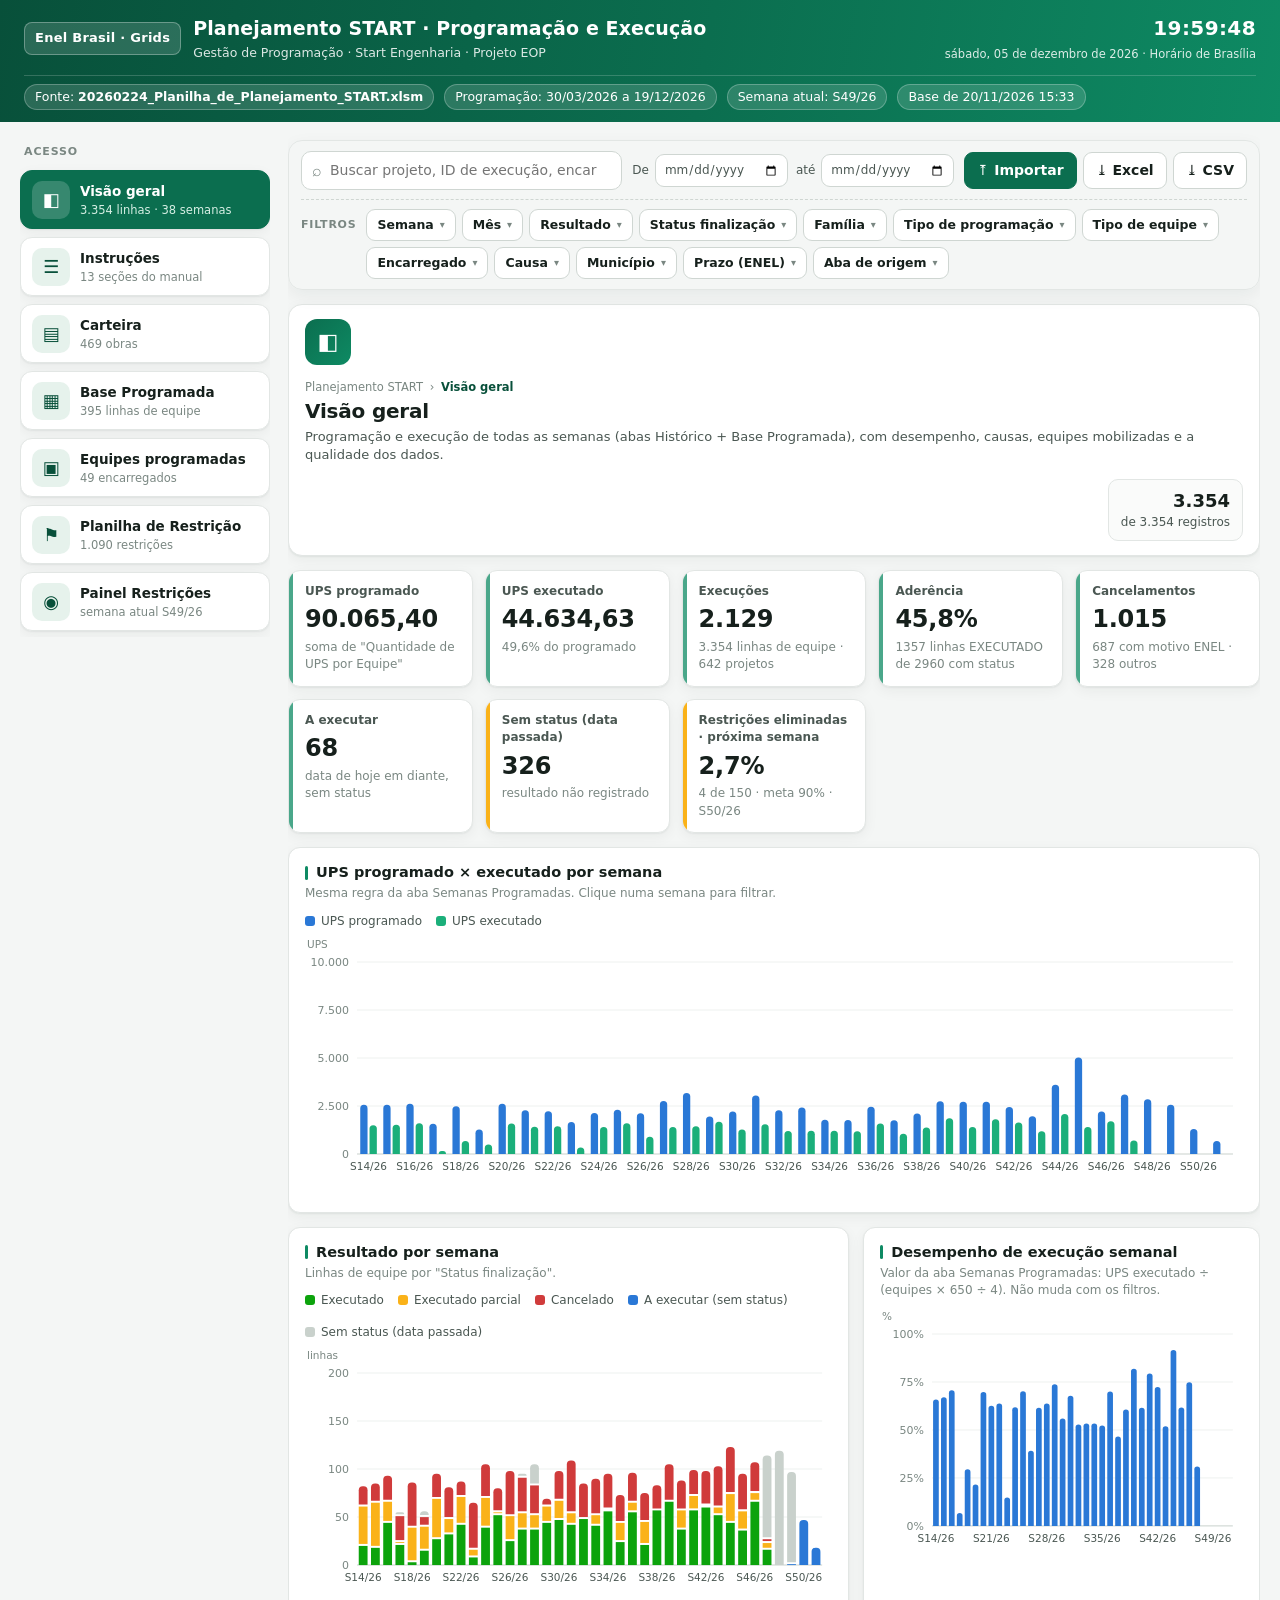
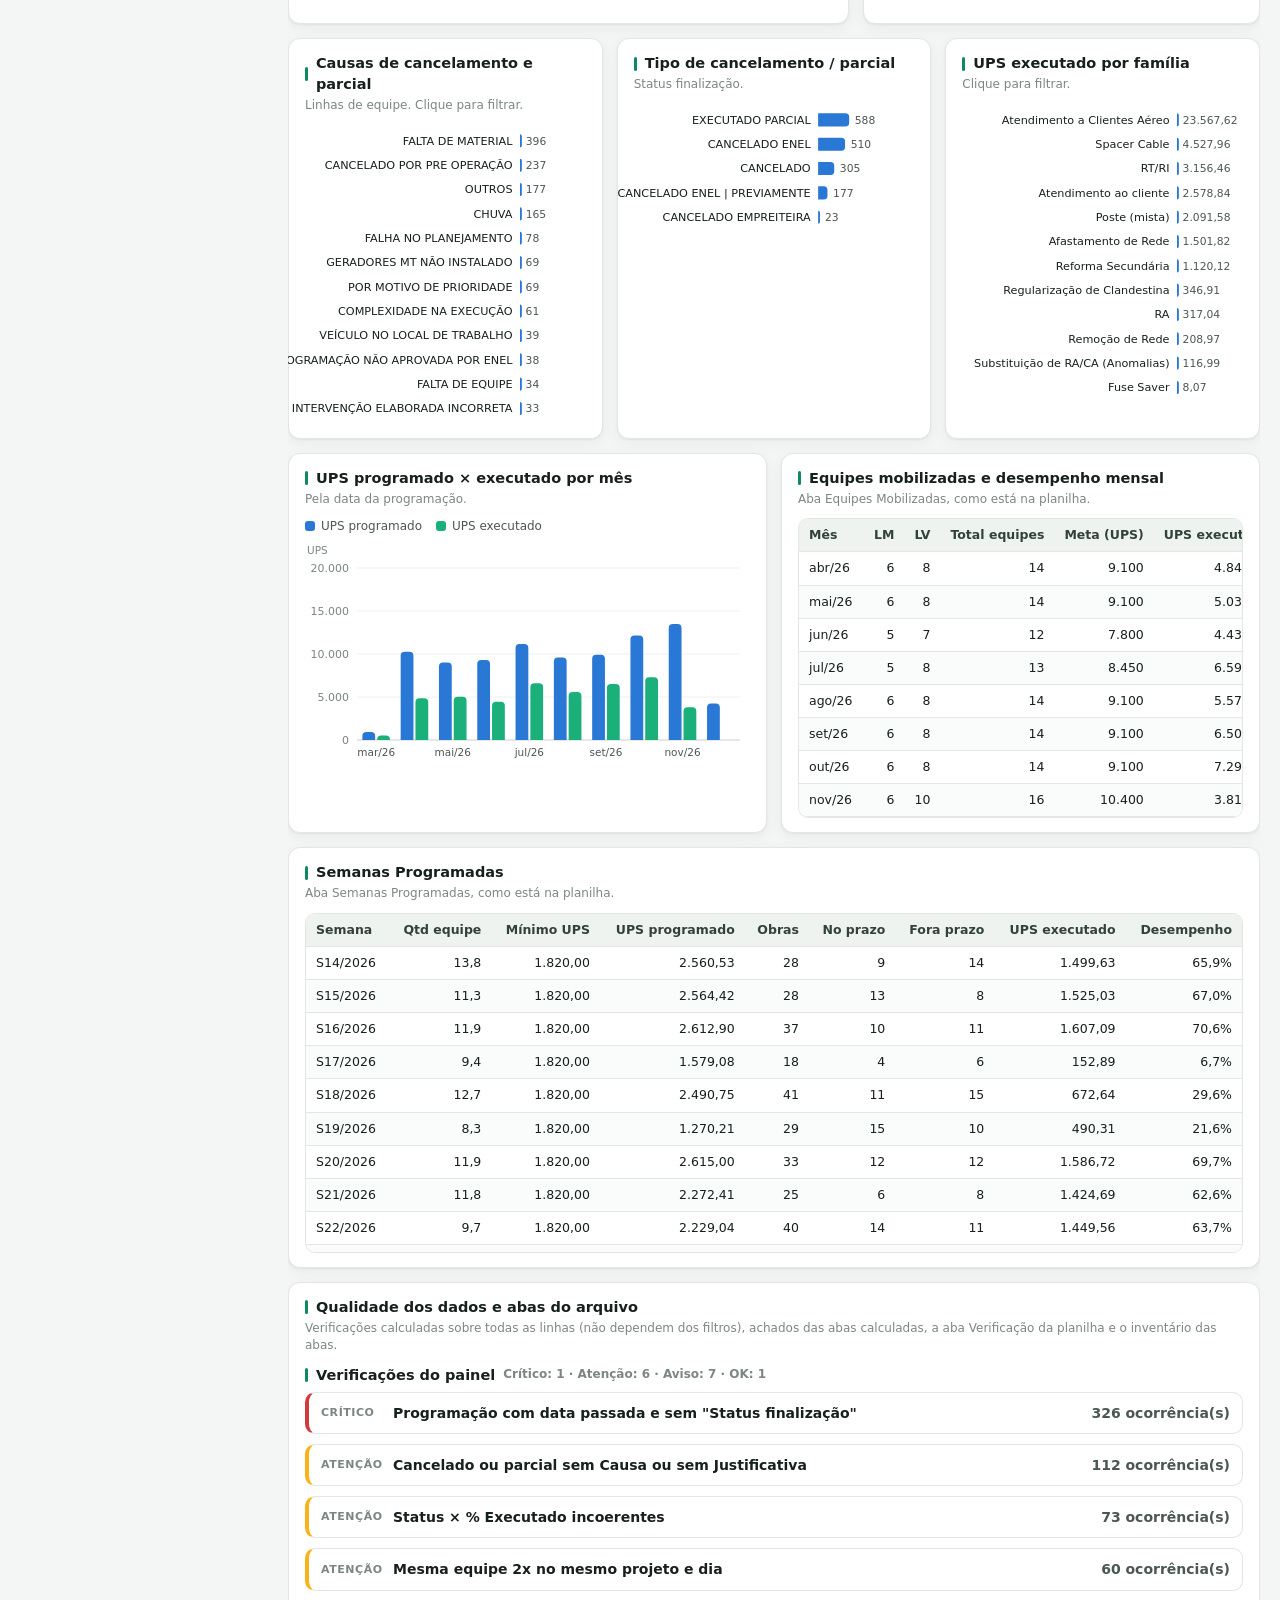
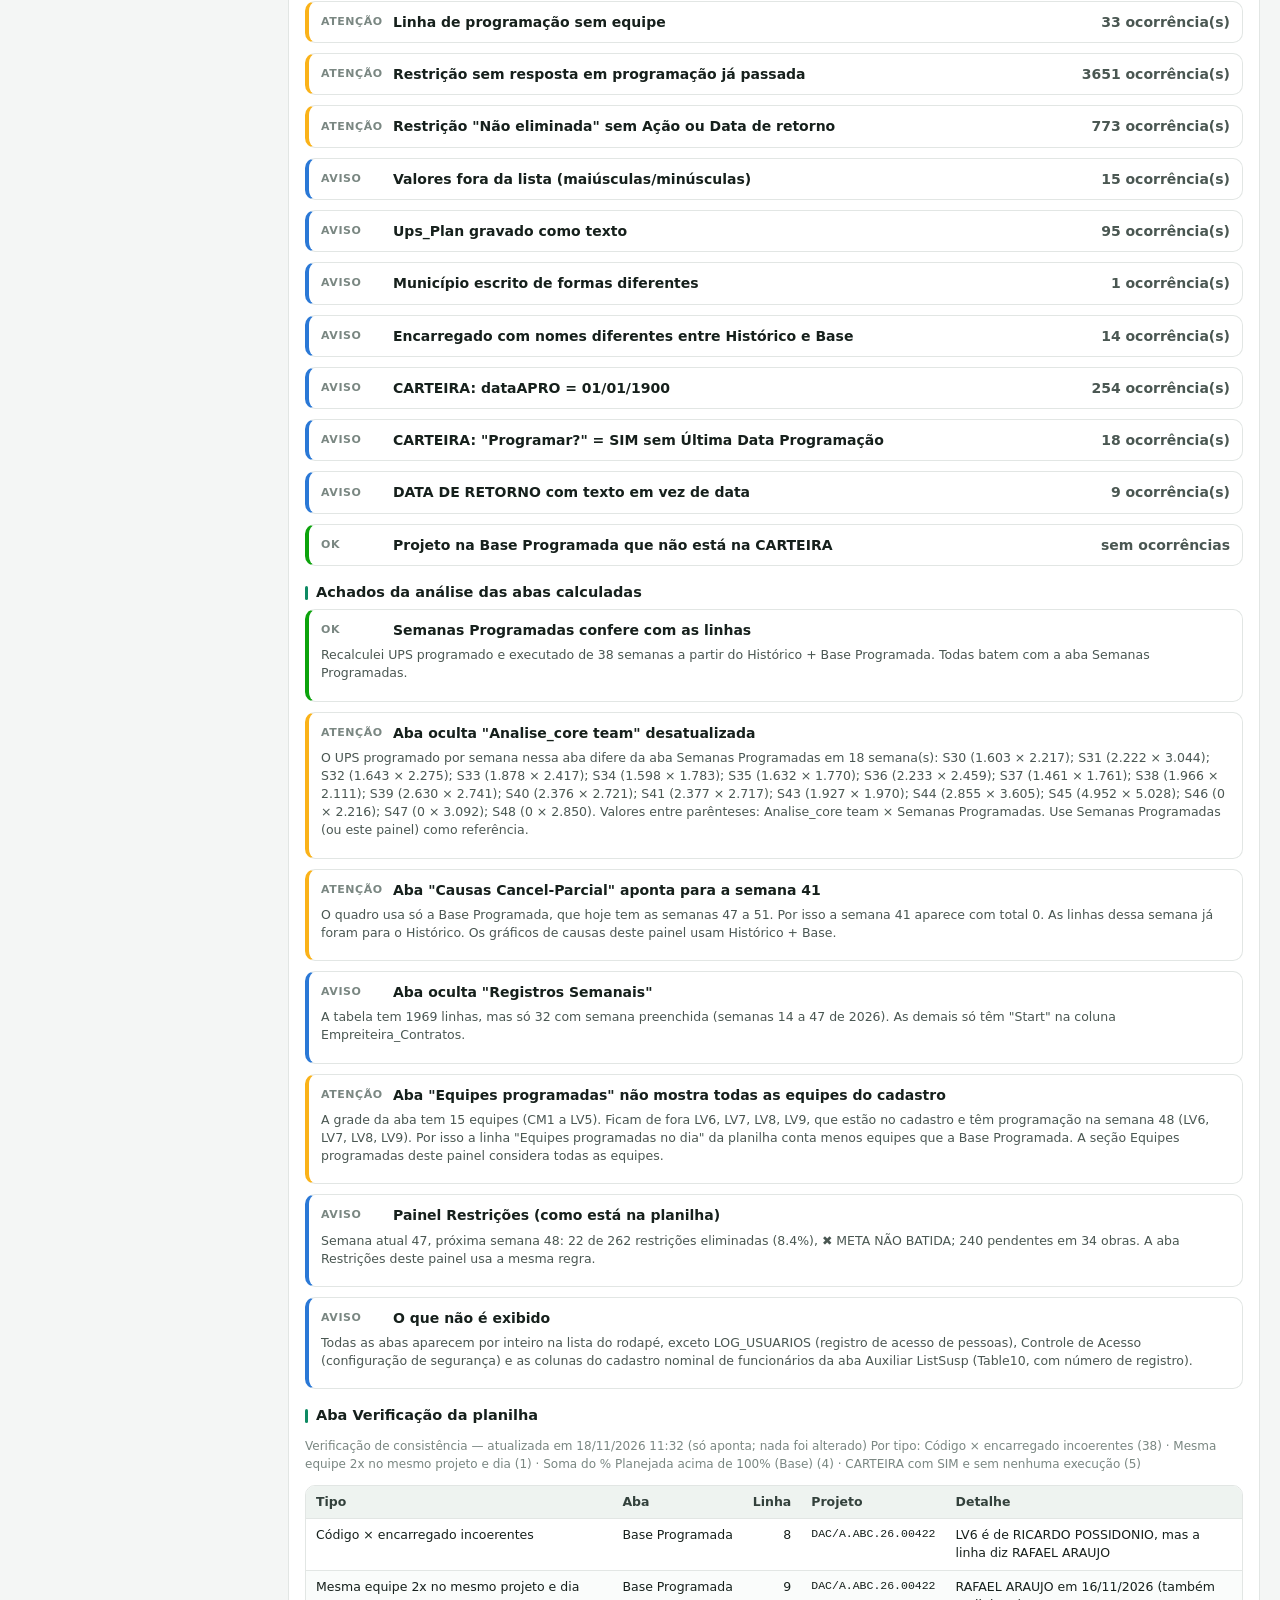
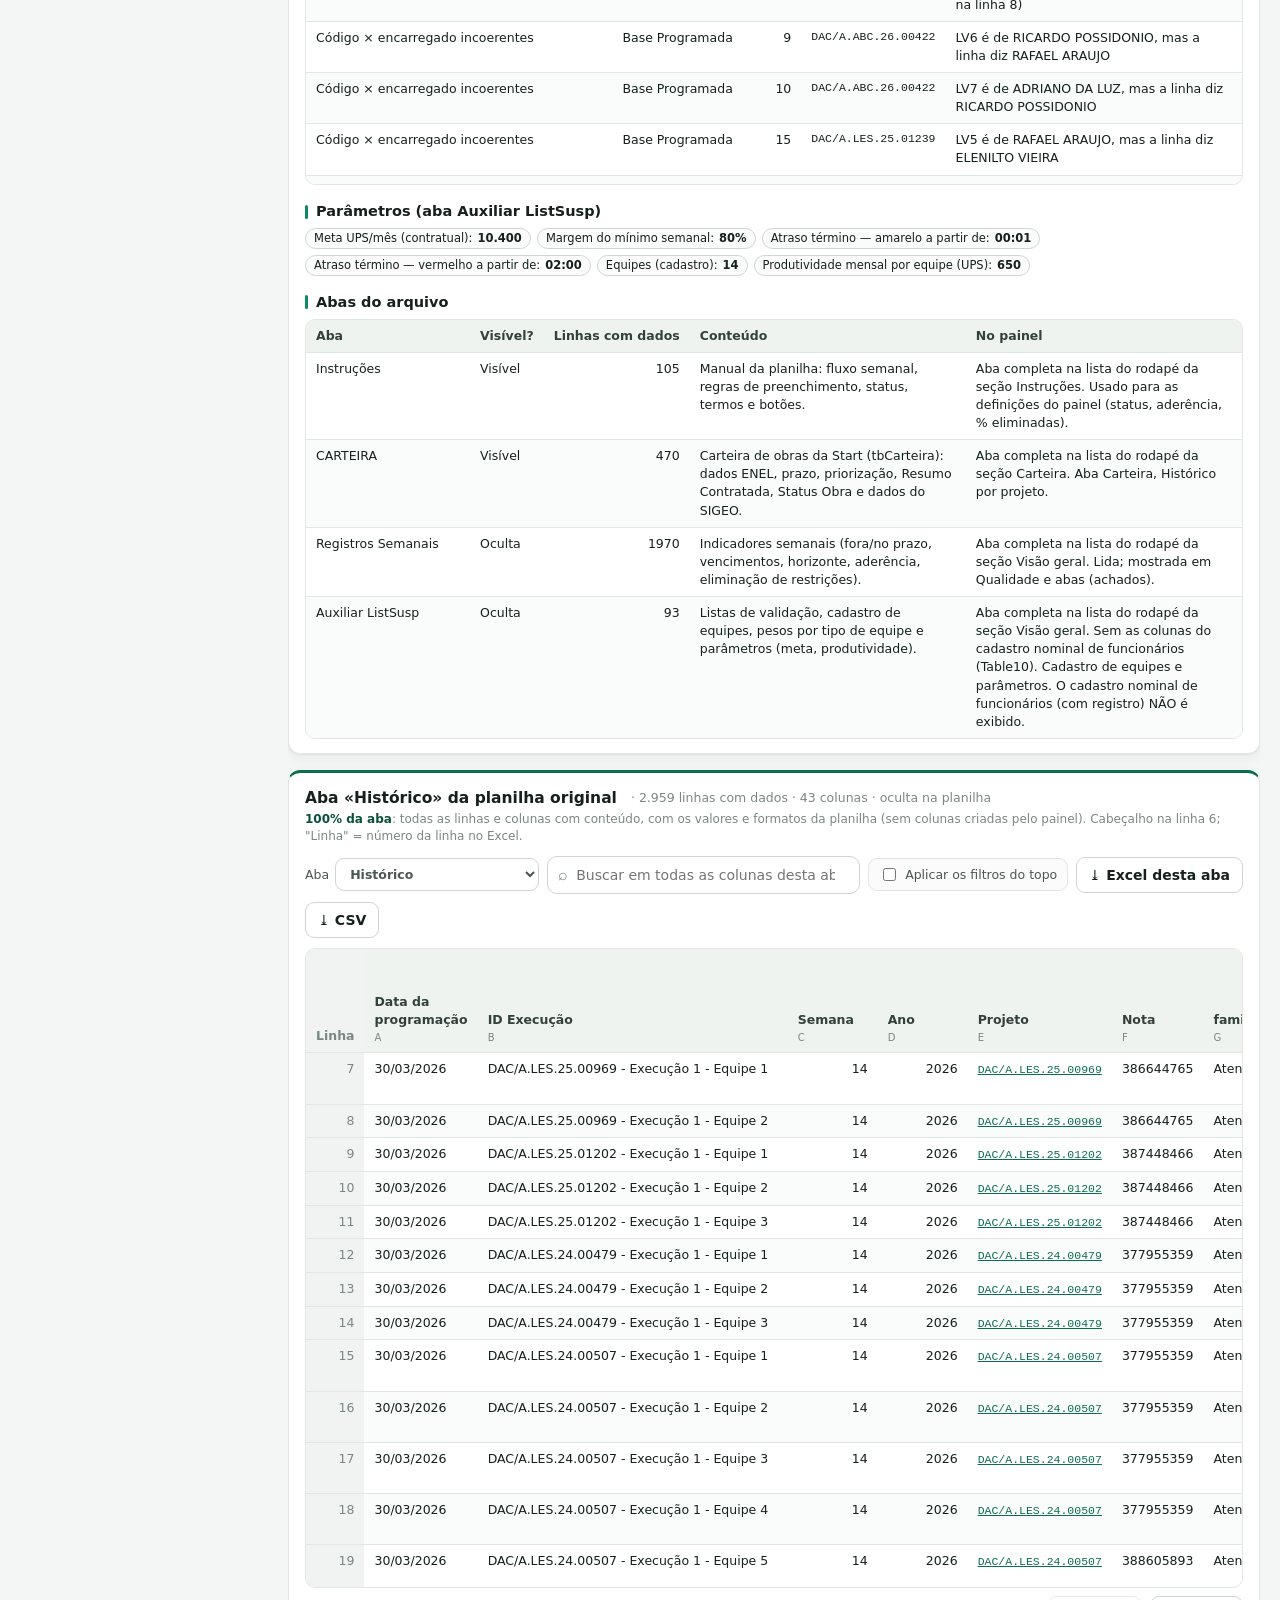
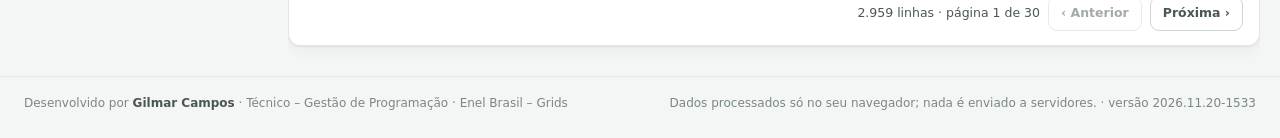
==== commit fa3d9f5c: "Rodapé de cada seção mostra a aba original completa da planilha - Lista do rodapé = aba da planilha " ====
--- a/index.html
+++ b/index.html
@@ -282,6 +282,21 @@
 .navcard{padding:9px 11px}
 .side .sidetitle{margin-top:2px}
 @media (max-width:900px){.factions{margin-left:0}.secmeta{display:none}.fbar{position:static}}
+
+/* ===== aba original no rodapé ===== */
+.lista .lhead h3{font-size:15.5px}
+.lbar{display:flex;gap:8px;align-items:center;flex-wrap:wrap;margin:6px 0 10px}
+.lsel{display:flex;gap:6px;align-items:center;font-size:12.5px;color:var(--ink-2)}
+.lsel select{border:1px solid var(--line-2);border-radius:9px;padding:7px 10px;background:#fff;font-weight:600}
+.lq{min-width:240px}
+.lap{display:flex;gap:6px;align-items:center;font-size:12.5px;color:var(--ink-2);background:var(--surface-2);border:1px solid var(--line);border-radius:9px;padding:6px 10px}
+.lap input{accent-color:var(--brand)}
+.ltab th{white-space:normal;min-width:90px;vertical-align:bottom}
+.ltab th .cl{display:block;font-size:10px;color:var(--ink-3);font-weight:500;margin-top:2px}
+.ltab td.ln,.ltab th:first-child{position:sticky;left:0;background:#f0f3f1;z-index:1;color:var(--ink-3);min-width:56px}
+.ltab th:first-child{z-index:2}
+.ltopo{margin:0 0 10px;border:1px solid var(--line);border-radius:10px;padding:6px 10px;background:var(--surface-2)}
+.ltopo summary{cursor:pointer;font-size:12.5px;font-weight:600;color:var(--ink-2)}
 </style>
 </head>
 <body>
@@ -321,13 +336,13 @@
     </section>
     <div class="sechead"><div class="secic" id="secIc"></div><div><div class="crumb">Planejamento START <span>›</span> <b id="secCrumb"></b></div><h2 id="secTitle"></h2><p id="secDesc"></p></div><div class="secmeta" id="fInfo"></div></div>
     <div id="view"></div>
-    <div class="card lista" id="lista"><h3>Lista geral <span class="cnt" id="listaCnt"></span></h3><p class="sub" id="listaSub"></p><div class="tablewrap" id="tLista" style="max-height:620px"></div><div class="pager" id="pgLista"></div></div>
+    <div class="card lista" id="lista"></div>
   </main>
 </div>
 
 <footer>
   <span>Desenvolvido por <b>Gilmar Campos</b> · Técnico – Gestão de Programação · Enel Brasil – Grids</span>
-  <span>Dados processados só no seu navegador; nada é enviado a servidores. · versão 2026.11.18-1538</span>
+  <span>Dados processados só no seu navegador; nada é enviado a servidores. · versão 2026.11.20-1533</span>
 </footer>
 
 <div class="modal" id="modal" role="dialog" aria-modal="true" aria-labelledby="mT">
@@ -357,7 +372,7 @@
 </div>
 <div class="tip" id="tip" role="tooltip"></div>
 
-<script>window.BASE = {"fonte":"20260224_Planilha de Planejamento_START.xlsm","verificacao_titulo":"Verificação de consistência — atualizada em 18/11/2026 11:32  (só aponta; nada foi alterado)","verificacao_resumo":"48 ponto(s) encontrado(s).","abas":[{"aba":"Histórico","tabela":"tbHistórico","rows":[["Data da programação","ID Execução","Semana","Ano","Projeto","Nota","familia_regen","STATUS_PRAZO","Qtd Dias p/ Venc","Tipo de Programação","% Planejada","Qtd UPS programado","Ups_Plan","Ups_Exec_Projeto","municipio","Qtd Programações","Qtd Equipes","Número de restrição pendentes","Encarregado","Equipes","Tipo Equipe","Quantidade de UPS por Equipe","Início do turno","Início previsto (Hora)","Término previsto (Hora)","Saída da base","Causa de atraso","Status finalização","% Executado","Causa","Justificativa","Observação","Qtd UPS executado"],["30/03/2026","DAC/A.LES.25.00969 - Execução 1 - Equipe 1",14,2026,"DAC/A.LES.25.00969",386644765,"Atendimento ao cliente","FORA DO PRAZO",30,"Parcial",0.2,26.3186,131.593,0,"SANTO ANDRE",1,2,17,"","LM06 - Guilherme dos Santos Ferrão","LM",15.79116,"","10:00","14:00","","","EXECUTADO",1,"","","",15.79116],["30/03/2026","DAC/A.LES.25.00969 - Execução 1 - Equipe 2",14,2026,"DAC/A.LES.25.00969",386644765,"Atendimento ao cliente","FORA DO PRAZO",30,"Parcial",0.2,26.3186,131.593,0,"SANTO ANDRE",1,2,17,"","LV01 - GEAN MARCIEL GOUVEIA","LV",10.52744,"","10:00","14:00","","","EXECUTADO",1,"","","",10.52744],["30/03/2026","DAC/A.LES.25.01202 - Execução 1 - Equipe 1",14,2026,"DAC/A.LES.25.01202",387448466,"Atendimento ao cliente","FORA DO PRAZO",30,"total",1,53.71,107.419,53.709,"SANTO ANDRE",1,3,17,"","LM07 - Mauricio Correia","LM",16.113,"","10:00","14:00","","","EXECUTADO",1,"","","",16.113],["30/03/2026","DAC/A.LES.25.01202 - Execução 1 - Equipe 2",14,2026,"DAC/A.LES.25.01202",387448466,"Atendimento ao cliente","FORA DO PRAZO",30,"total",1,53.71,107.419,53.709,"SANTO ANDRE",1,3,17,"","LM08 - Sidney Caporalli","LM",16.113,"","10:00","14:00","","","EXECUTADO",1,"","","",16.113],["30/03/2026","DAC/A.LES.25.01202 - Execução 1 - Equipe 3",14,2026,"DAC/A.LES.25.01202",387448466,"Atendimento ao cliente","FORA DO PRAZO",30,"total",1,53.71,107.419,53.709,"SANTO ANDRE",1,3,17,"","LV03 - Elenilto Vieira da Costa","LV",21.484,"","10:00","14:00","","","EXECUTADO",1,"","","",21.484],["30/03/2026","DAC/A.LES.24.00479 - Execução 1 - Equipe 1",14,2026,"DAC/A.LES.24.00479",377955359,"Atendimento ao cliente","NO PRAZO",61,"Total",1,51.124,51.124,"","SANTO ANDRE",1,3,9,"","LV06 - Edmilson Vieira de Carvalho","LV",20.4496,"","10:00","14:00","","","EXECUTADO PARCIAL",0.9,"FALTA DE MATERIAL","Falta de cabo 2","",18.40464],["30/03/2026","DAC/A.LES.24.00479 - Execução 1 - Equipe 2",14,2026,"DAC/A.LES.24.00479",377955359,"Atendimento ao cliente","NO PRAZO",61,"Total",1,51.124,51.124,"","SANTO ANDRE",1,3,9,"","LM10 - Cleiton Oliveira Rocha","LM",15.3372,"","10:00","14:00","","","EXECUTADO PARCIAL",0.9,"FALTA DE MATERIAL","Falta de cabo 2","",13.80348],["30/03/2026","DAC/A.LES.24.00479 - Execução 1 - Equipe 3",14,2026,"DAC/A.LES.24.00479",377955359,"Atendimento ao cliente","NO PRAZO",61,"Total",1,51.124,51.124,"","SANTO ANDRE",1,3,9,"","LM04 - Adenilson Alves dos Santos","LM",15.3372,"","10:00","14:00","","","EXECUTADO PARCIAL",0.9,"FALTA DE MATERIAL","Falta de cabo 2","",13.80348],["30/03/2026","DAC/A.LES.24.00507 - Execução 1 - Equipe 1",14,2026,"DAC/A.LES.24.00507",377955359,"Atendimento ao cliente","NO PRAZO",61,"Parcial",0.7,193.9637,277.091,"","SANTO ANDRE",1,5,9,"","LM01 - Edvaldo Santos da Silva","LM",38.79274,"","10:00","14:00","","","EXECUTADO PARCIAL",0.7,"FALTA DE MATERIAL","Falta de cabo RCLA 95, alça pra cabo 95, chave fusível 13.8 e para-raios","",27.154918],["30/03/2026","DAC/A.LES.24.00507 - Execução 1 - Equipe 2",14,2026,"DAC/A.LES.24.00507",377955359,"Atendimento ao cliente","NO PRAZO",61,"Parcial",0.7,193.9637,277.091,"","SANTO ANDRE",1,5,9,"","LM02 - Leandro Duarte Martins","LM",38.79274,"","10:00","14:00","","","EXECUTADO PARCIAL",0.7,"FALTA DE MATERIAL","Falta de cabo RCLA 95, alça pra cabo 95, chave fusível 13.8 e para-raios","",27.154918],["30/03/2026","DAC/A.LES.24.00507 - Execução 1 - Equipe 3",14,2026,"DAC/A.LES.24.00507",377955359,"Atendimento ao cliente","NO PRAZO",61,"Parcial",0.7,193.9637,277.091,"","SANTO ANDRE",1,5,9,"","LM03 - Fabio Antonio","LM",38.79274,"","10:00","14:00","","","EXECUTADO PARCIAL",0.7,"FALTA DE MATERIAL","Falta de cabo RCLA 95, alça pra cabo 95, chave fusível 13.8 e para-raios","",27.154918],["30/03/2026","DAC/A.LES.24.00507 - Execução 1 - Equipe 4",14,2026,"DAC/A.LES.24.00507",377955359,"Atendimento ao cliente","NO PRAZO",61,"Parcial",0.7,193.9637,277.091,"","SANTO ANDRE",1,5,9,"","LV04 - Edvaldo Ribeiro de Araujo","LV",38.79274,"","10:00","14:00","","","EXECUTADO PARCIAL",0.7,"FALTA DE MATERIAL","Falta de cabo RCLA 95, alça pra cabo 95, chave fusível 13.8 e para-raios","",27.154918],["30/03/2026","DAC/A.LES.24.00507 - Execução 1 - Equipe 5",14,2026,"DAC/A.LES.24.00507",388605893,"Atendimento ao cliente","NO PRAZO",61,"Parcial",0.7,193.9637,277.091,"","SAO PAULO",1,2,9,"","LV05 - Ednaldo Cordeiro do Amaral","LV",38.79274,"","10:00","14:00","","","EXECUTADO PARCIAL",0.7,"FALTA DE MATERIAL","Falta de cabo RCLA 95, alça pra cabo 95, chave fusível 13.8 e para-raios","",27.154918],["31/03/2026","DAC/A.LES.25.01257 - Execução 1 - Equipe 2",14,2026,"DAC/A.LES.25.01257",387784850,"Atendimento ao cliente","NO PRAZO",0,"Parcial",0.4,64.6952,179.709,17.971,"SAO PAULO",1,3,0,"","LV04 - Edvaldo Ribeiro de Araujo","LV",25.87808,"","10:00","14:00","","","EXECUTADO",1,"","","",25.87808],["31/03/2026","DAC/A.LES.25.01257 - Execução 1 - Equipe 1",14,2026,"DAC/A.LES.25.01257",387784850,"Atendimento ao cliente","NO PRAZO",0,"Parcial",0.4,64.6952,179.709,17.971,"SAO PAULO",1,3,0,"","LM04 - Adenilson Alves dos Santos","LM",38.81712,"","10:00","14:00","","","EXECUTADO",1,"","","",38.81712],["31/03/2026","DMP/A.LES.25.01390 - Execução 1 - Equipe 2",14,2026,"DMP/A.LES.25.01390",3424154,"Reforma Secundária","",0,"Parcial",0.4,67.0632,167.658,0,"MAUA",1,2,9,"","LM06 - Guilherme dos Santos Ferrão","LM",33.5316,"","10:00","14:00","","","EXECUTADO",1,"","","Intalado duas vezes cabo R70 (duplado) no lugar do cabo 120, Duplagem autorizada pela Enel (Jorge e Claudinei)",33.5316],["31/03/2026","DMP/A.LES.25.01390 - Execução 1 - Equipe 1",14,2026,"DMP/A.LES.25.01390",3424154,"Reforma Secundária","",0,"Parcial",0.4,67.0632,167.658,0,"MAUA",1,2,9,"","LM02 - Leandro Duarte Martins","LM",33.5316,"","10:00","14:00","","","EXECUTADO",1,"","","Intalado duas vezes cabo R70 (duplado) no lugar do cabo 120, Duplagem autorizada pela Enel (Jorge e Claudinei)",33.5316],["31/03/2026","DAC/A.LES.25.01247 - Execução 1 - Equipe 1",14,2026,"DAC/A.LES.25.01247",387784850,"Atendimento ao cliente","NO PRAZO",33,"Parcial",0.4,71.8836,179.709,"","SAO PAULO",1,3,2,"","LM03 - Fabio Antonio","LM",21.56508,"","10:00","14:00","","","CANCELADO","","FALTA DE MATERIAL","Cabo 185, cabo 2, chave fusível e cabo XLT 21mm","",0],["31/03/2026","DAC/A.LES.25.01247 - Execução 1 - Equipe 2",14,2026,"DAC/A.LES.25.01247",387784850,"Atendimento ao cliente","NO PRAZO",33,"Parcial",0.4,71.8836,179.709,"","SAO PAULO",1,3,2,"","LM08 - Sidney Caporalli","LM",43.13016,"","10:00","14:00","","","CANCELADO","","FALTA DE MATERIAL","Cabo 185, cabo 2, chave fusível e cabo XLT 21mm","",0],["31/03/2026","DAC/A.LES.25.01247 - Execução 1 - Equipe 3",14,2026,"DAC/A.LES.25.01247",387784850,"Atendimento ao cliente","NO PRAZO",33,"Parcial",0.4,71.8836,179.709,"","SAO PAULO",1,3,2,"","LV01 - GEAN MARCIEL GOUVEIA","LV",71.8836,"","10:00","14:00","","","CANCELADO","","FALTA DE MATERIAL","Cabo 185, cabo 2, chave fusível e cabo XLT 21mm","",0],["31/03/2026","DAC/A.LES.25.00981 - Execução 1 - Equipe 1",14,2026,"DAC/A.LES.25.00981",386496795,"Atendimento ao cliente","FORA DO PRAZO",-72,"Parcial",0.3,22.7142,75.714,"","SANTO ANDRE",1,2,12,"","LM10 - Cleiton Oliveira Rocha","LM",13.62852,"","10:00","14:00","","","CANCELADO","","DEPTO TRÂNSITO","Falta de liberação da prefeitura para acessar a via","",0],["31/03/2026","DAC/A.LES.25.00981 - Execução 1 - Equipe 2",14,2026,"DAC/A.LES.25.00981",386496795,"Atendimento ao cliente","FORA DO PRAZO",-72,"Parcial",0.3,22.7142,75.714,"","SANTO ANDRE",1,2,12,"","LV05 - Ednaldo Cordeiro do Amaral","LV",22.7142,"","10:00","14:00","","","CANCELADO","","DEPTO TRÂNSITO","Falta de liberação da prefeitura para acessar a via","",0],["31/03/2026","DAC/A.LES.25.01008 - Execução 1 - Equipe 1",14,2026,"DAC/A.LES.25.01008",386992297,"Atendimento ao cliente","FORA DO PRAZO",-42,"Total",1,34.271,34.271,"","SAO PAULO",1,2,2,"","LM07 - Mauricio Correia","LM",20.5626,"","10:00","14:00","","","EXECUTADO PARCIAL",0.8,"FALTA DE MATERIAL","Falta de cabo 2 e para-raio","",16.45008],["31/03/2026","DAC/A.LES.25.01008 - Execução 1 - Equipe 2",14,2026,"DAC/A.LES.25.01008",386992297,"Atendimento ao cliente","FORA DO PRAZO",-42,"Total",1,34.271,34.271,"","SAO PAULO",1,2,2,"","LV03 - Elenilto Vieira da Costa","LV",34.271,"","10:00","14:00","","","EXECUTADO PARCIAL",0.8,"FALTA DE MATERIAL","Falta de cabo 2 e para-raio","",27.4168],["31/03/2026","DAC/A.LES.25.01156 - Execução 1 - Equipe 1",14,2026,"DAC/A.LES.25.01156",387447455,"Atendimento ao cliente","NO PRAZO",89,"Total",1,46.05,46.05,"","SANTO ANDRE",1,3,2,"","LM01 - Edvaldo Santos da Silva","LM",27.63,"","11:00","16:00","","","EXECUTADO PARCIAL",0.9,"FALTA DE MATERIAL","Falta de chave fusível e para-raio","Cabo 2 foi reaproveitado para fazer linha terra",24.867],["31/03/2026","DAC/A.LES.25.01156 - Execução 1 - Equipe 2",14,2026,"DAC/A.LES.25.01156",387447455,"Atendimento ao cliente","NO PRAZO",89,"Total",1,46.05,46.05,"","SANTO ANDRE",1,3,2,"","LV05 - Ednaldo Cordeiro do Amaral","LV",23.025,"","11:00","16:00","","","EXECUTADO PARCIAL",0.9,"FALTA DE MATERIAL","Falta de chave fusível e para-raio","Cabo 2 foi reaproveitado para fazer linha terra",20.7225],["31/03/2026","DAC/A.LES.25.01156 - Execução 1 - Equipe 3",14,2026,"DAC/A.LES.25.01156",387447455,"Atendimento ao cliente","NO PRAZO",89,"Total",1,46.05,46.05,"","SANTO ANDRE",1,3,2,"","LV06 - Edmilson Vieira de Carvalho","LV",46.05,"","11:00","16:00","","","EXECUTADO PARCIAL",0.9,"FALTA DE MATERIAL","Falta de chave fusível e para-raio","Cabo 2 foi reaproveitado para fazer linha terra",41.445],["31/03/2026","DAC/A.LES.25.00626 - Execução 1 - Equipe 1",14,2026,"DAC/A.LES.25.00626",384854845,"Atendimento ao cliente","FORA DO PRAZO",-47,"Total",1,94.531,94.531,"","SAO PAULO",1,2,2,"","LMN01 - Antonio de Souza Januário","LM",56.7186,"","23:30","03:30","","","CANCELADO","","GERADORES MT NÃO INSTALADO","Divergência na viabilidade da Essencial com as informações recebidas pelo COD","",0],["31/03/2026","DAC/A.LES.25.00626 - Execução 1 - Equipe 2",14,2026,"DAC/A.LES.25.00626",384854845,"Atendimento ao cliente","FORA DO PRAZO",-47,"Total",1,94.531,94.531,"","SAO PAULO",1,2,2,"","LVN01 - Joao Barbosa Vieira","LV",94.531,"","23:30","03:30","","","CANCELADO","","GERADORES MT NÃO INSTALADO","Divergência na viabilidade da Essencial com as informações recebidas pelo COD","",0],["01/04/2026","DAC/A.LES.26.00160 - Execução 1 - Equipe 2",14,2026,"DAC/A.LES.26.00160",388605893,"Atendimento ao cliente","NO PRAZO",0,"Parcial",0.2,17.7906,88.953,0,"SAO PAULO",1,2,9,"","LVN01 - Joao Barbosa Vieira -","LV",7.11624,"","23:00","05:00","","","EXECUTADO",1,"","","",7.11624],["01/04/2026","DAC/A.LES.26.00160 - Execução 1 - Equipe 1",14,2026,"DAC/A.LES.26.00160",388605893,"Atendimento ao cliente","NO PRAZO",0,"Parcial",0.2,17.7906,88.953,0,"SAO PAULO",1,2,9,"","LMN01 - Antonio de Souza Januário","LM",10.67436,"","23:00","05:00","","","EXECUTADO",1,"","","",10.67436],["01/04/2026","DMP/A.LES.25.01131 - Execução 1 - Equipe 1",14,2026,"DMP/A.LES.25.01131",3377870,"Spacer Cable","",1,"Total",0.28,488.97744,1746.348,"","SANTO ANDRE",1,13,9,"","LM01 - Edvaldo Santos da Silva","LM",36.673308,"","10:00","14:30","","","EXECUTADO PARCIAL",0.8,"FALTA DE MATERIAL","Cabo R150, R95 mm, Capa de para-raio, capa de estribo","Atraso - chuva intensa e ramais clandestinos",29.338646],["01/04/2026","DMP/A.LES.25.01131 - Execução 1 - Equipe 2",14,2026,"DMP/A.LES.25.01131",3377870,"Spacer Cable","",1,"Total",0.28,488.97744,1746.348,"","SANTO ANDRE",1,13,9,"","LM02 - Leandro Duarte Martins","LM",36.673308,"","10:00","14:30","","","EXECUTADO PARCIAL",0.8,"FALTA DE MATERIAL","Cabo R150, R95 mm, Capa de para-raio, capa de estribo","Atraso - chuva intensa e ramais clandestinos",29.338646],["01/04/2026","DMP/A.LES.25.01131 - Execução 1 - Equipe 3",14,2026,"DMP/A.LES.25.01131",3377870,"Spacer Cable","",1,"Total",0.28,488.97744,1746.348,"","SANTO ANDRE",1,13,9,"","LM03 - Fabio Antonio","LM",36.673308,"","10:00","14:30","","","EXECUTADO PARCIAL",0.8,"FALTA DE MATERIAL","Cabo R150, R95 mm, Capa de para-raio, capa de estribo","Atraso - chuva intensa e ramais clandestinos",29.338646],["01/04/2026","DMP/A.LES.25.01131 - Execução 1 - Equipe 4",14,2026,"DMP/A.LES.25.01131",3377870,"Spacer Cable","",1,"Total",0.28,488.97744,1746.348,"","SANTO ANDRE",1,13,9,"","LM10 - Cleiton Oliveira Rocha","LM",36.673308,"","10:00","14:30","","","EXECUTADO PARCIAL",0.8,"FALTA DE MATERIAL","Cabo R150, R95 mm, Capa de para-raio, capa de estribo","Atraso - chuva intensa e ramais clandestinos",29.338646],["01/04/2026","DMP/A.LES.25.01131 - Execução 1 - Equipe 5",14,2026,"DMP/A.LES.25.01131",3377870,"Spacer Cable","",1,"Total",0.28,488.97744,1746.348,"","SANTO ANDRE",1,13,9,"","LM06 - Guilherme dos Santos Ferrão","LM",36.673308,"","10:00","14:30","","","EXECUTADO PARCIAL",0.8,"FALTA DE MATERIAL","Cabo R150, R95 mm, Capa de para-raio, capa de estribo","Atraso - chuva intensa e ramais clandestinos",29.338646],["01/04/2026","DMP/A.LES.25.01131 - Execução 1 - Equipe 6",14,2026,"DMP/A.LES.25.01131",3377870,"Spacer Cable","",1,"Total",0.28,488.97744,1746.348,"","SANTO ANDRE",1,13,9,"","LM04 - Adenilson Alves dos Santos","LM",36.673308,"","10:00","14:30","","","EXECUTADO PARCIAL",0.8,"FALTA DE MATERIAL","Cabo R150, R95 mm, Capa de para-raio, capa de estribo","Atraso - chuva intensa e ramais clandestinos",29.338646],["01/04/2026","DMP/A.LES.25.01131 - Execução 1 - Equipe 7",14,2026,"DMP/A.LES.25.01131",3377870,"Spacer Cable","",1,"Total",0.28,488.97744,1746.348,"","SANTO ANDRE",1,13,9,"","LM08 - Sidney Caporalli","LM",36.673308,"","10:00","14:30","","","EXECUTADO PARCIAL",0.8,"FALTA DE MATERIAL","Cabo R150, R95 mm, Capa de para-raio, capa de estribo","Atraso - chuva intensa e ramais clandestinos",29.338646],["01/04/2026","DMP/A.LES.25.01131 - Execução 1 - Equipe 8",14,2026,"DMP/A.LES.25.01131",3377870,"Spacer Cable","",1,"Total",0.28,488.97744,1746.348,"","SANTO ANDRE",1,13,9,"","LM07 - Mauricio Correia","LM",36.673308,"","10:00","14:30","","","EXECUTADO PARCIAL",0.8,"FALTA DE MATERIAL","Cabo R150, R95 mm, Capa de para-raio, capa de estribo","Atraso - chuva intensa e ramais clandestinos",29.338646],["01/04/2026","DMP/A.LES.25.01131 - Execução 1 - Equipe 9",14,2026,"DMP/A.LES.25.01131",3377870,"Spacer Cable","",1,"Total",0.28,488.97744,1746.348,"","SANTO ANDRE",1,13,9,"","LV03 - Elenilto Vieira da Costa","LV",39.118195,"","10:00","14:30","","","EXECUTADO PARCIAL",0.8,"FALTA DE MATERIAL","Cabo R150, R95 mm, Capa de para-raio, capa de estribo","Atraso - chuva intensa e ramais clandestinos",31.294556],["01/04/2026","DMP/A.LES.25.01131 - Execução 1 - Equipe 10",14,2026,"DMP/A.LES.25.01131",3377870,"Spacer Cable","",1,"Total",0.28,488.97744,1746.348,"","SANTO ANDRE",1,13,9,"","LV01 - GEAN MARCIEL GOUVEIA","LV",39.118195,"","10:00","14:30","","","EXECUTADO PARCIAL",0.8,"FALTA DE MATERIAL","Cabo R150, R95 mm, Capa de para-raio, capa de estribo","Atraso - chuva intensa e ramais clandestinos",31.294556],["01/04/2026","DMP/A.LES.25.01131 - Execução 1 - Equipe 11",14,2026,"DMP/A.LES.25.01131",3377870,"Spacer Cable","",1,"Total",0.28,488.97744,1746.348,"","SANTO ANDRE",1,13,9,"","LV04 - Edvaldo Ribeiro de Araujo","LV",39.118195,"","10:00","14:30","","","EXECUTADO PARCIAL",0.8,"FALTA DE MATERIAL","Cabo R150, R95 mm, Capa de para-raio, capa de estribo","Atraso - chuva intensa e ramais clandestinos",31.294556],["01/04/2026","DMP/A.LES.25.01131 - Execução 1 - Equipe 12",14,2026,"DMP/A.LES.25.01131",3377870,"Spacer Cable","",1,"Total",0.28,488.97744,1746.348,"","SANTO ANDRE",1,13,9,"","LV05 - Ednaldo Cordeiro do Amaral","LV",39.118195,"","10:00","14:30","","","EXECUTADO PARCIAL",0.8,"FALTA DE MATERIAL","Cabo R150, R95 mm, Capa de para-raio, capa de estribo","Atraso - chuva intensa e ramais clandestinos",31.294556],["01/04/2026","DMP/A.LES.25.01131 - Execução 1 - Equipe 13",14,2026,"DMP/A.LES.25.01131",3377870,"Spacer Cable","",1,"Total",0.28,488.97744,1746.348,"","SANTO ANDRE",1,13,9,"","LV06 - Edmilson Vieira de Carvalho","LV",39.118195,"","10:00","14:30","","","EXECUTADO PARCIAL",0.8,"FALTA DE MATERIAL","Cabo R150, R95 mm, Capa de para-raio, capa de estribo","Atraso - chuva intensa e ramais clandestinos",31.294556],["01/04/2026","DAC/A.LES.25.00752 - Execução 1 - Equipe 1",14,2026,"DAC/A.LES.25.00752",385481358,"Atendimento ao cliente","FORA DO PRAZO",-96,"Total",1,24.962,24.962,"","SAO PAULO",1,2,0,"","LMN01 - Antonio de Souza Januário","LM",14.9772,"","00:30","03:30","","","CANCELADO","","PEDIDO DO CLIENTE","Cliente não desejar realizar mais a obra","",0],["01/04/2026","DAC/A.LES.25.00752 - Execução 1 - Equipe 2",14,2026,"DAC/A.LES.25.00752",385481358,"Atendimento ao cliente","FORA DO PRAZO",-96,"Total",1,24.962,24.962,"","SAO PAULO",1,2,0,"","LVN01 - Joao Barbosa Vieira","LV",9.9848,"","00:30","03:30","","","CANCELADO","","PEDIDO DO CLIENTE","Cliente não desejar realizar mais a obra","",0],["02/04/2026","DAC/A.LES.25.00767 - Execução 1 - Equipe 2",14,2026,"DAC/A.LES.25.00767",385612059,"Atendimento ao cliente","FORA DO PRAZO",-147,"Total",1,41.712,41.712,0,"SAO PAULO",1,2,9,"","LV04 - Edvaldo Ribeiro de Araujo","LV",16.6848,"","10:00","14:00","","","EXECUTADO",1,"","","",16.6848],["02/04/2026","DAC/A.LES.25.00767 - Execução 1 - Equipe 1",14,2026,"DAC/A.LES.25.00767",385612059,"Atendimento ao cliente","FORA DO PRAZO",-147,"Total",1,41.712,41.712,0,"SAO PAULO",1,2,9,"","LM06 - Guilherme dos Santos Ferrão","LM",25.0272,"","10:00","14:00","","","EXECUTADO",1,"","","",25.0272],["02/04/2026","DAC/A.LES.25.01061 - Execução 1 - Equipe 2",14,2026,"DAC/A.LES.25.01061",387088597,"Atendimento ao cliente","FORA DO PRAZO",-51,"Total",1,91.273,91.273,0,"SAO PAULO",1,2,9,"","LV05 - Ednaldo Cordeiro do Amaral","LV",36.5092,"","10:00","14:00","","","EXECUTADO",1,"","ATRASO DEVIDO A CHUVA INTENSA DURANTE INSTALAÇÃO DE EXECUÇÃO DO GERADOR MT","",36.5092],["02/04/2026","DAC/A.LES.25.01061 - Execução 1 - Equipe 1",14,2026,"DAC/A.LES.25.01061",387088597,"Atendimento ao cliente","FORA DO PRAZO",-51,"Total",1,91.273,91.273,0,"SAO PAULO",1,2,9,"","LM01 - Edvaldo Santos da Silva","LM",54.7638,"","10:00","14:00","","","EXECUTADO",1,"","ATRASO DEVIDO A CHUVA INTENSA DURANTE INSTALAÇÃO DE EXECUÇÃO DO GERADOR MT","",54.7638],["02/04/2026","DAC/A.LES.25.01119 - Execução 1 - Equipe 3",14,2026,"DAC/A.LES.25.01119",387292285,"Atendimento ao cliente","FORA DO PRAZO",-58,"Parcial",0.05,2.8032,112.129,56.065,"SAO PAULO",1,3,9,"","LV01 - GEAN MARCIEL GOUVEIA","LV",1.12128,"","10:00","15:00","","","EXECUTADO",1,"","PEQUENAS PENDÊNCIAS POR FALTA DE MATERIAL - CAPAS DE CONNEXÕES WL 1/3/5","",1.12128],["02/04/2026","DAC/A.LES.25.01119 - Execução 1 - Equipe 2",14,2026,"DAC/A.LES.25.01119",387292285,"Atendimento ao cliente","FORA DO PRAZO",-58,"Parcial",0.05,2.8032,112.129,56.065,"SAO PAULO",1,3,9,"","LM07 - Mauricio Correia","LM",0.84096,"","10:00","15:00","","","EXECUTADO",1,"","PEQUENAS PENDÊNCIAS POR FALTA DE MATERIAL - CAPAS DE CONNEXÕES WL 1/3/5","",0.84096],["02/04/2026","DAC/A.LES.25.01119 - Execução 1 - Equipe 1",14,2026,"DAC/A.LES.25.01119",387292285,"Atendimento ao cliente","FORA DO PRAZO",-58,"Parcial",0.05,2.8032,112.129,56.065,"SAO PAULO",1,3,9,"","LM02 - Leandro Duarte Martins","LM",0.84096,"","10:00","15:00","","","EXECUTADO",1,"","PEQUENAS PENDÊNCIAS POR FALTA DE MATERIAL - CAPAS DE CONNEXÕES WL 1/3/5","",0.84096],["02/04/2026","DAC/A.LES.25.00613 - Execução 1 - Equipe 1",14,2026,"DAC/A.LES.25.00613",387098328,"Atendimento ao cliente","NO PRAZO",47,"Parcial",0.7,73.2949,104.707,"","SAO PAULO",1,2,9,"","LMN01 - Antonio de Souza Januário","LM",43.97694,"","00:30","05:30","","","EXECUTADO PARCIAL",0.6,"FALTA DE MATERIAL","Cabos 336 + Cabo 2, chave fusível, garras vivas, isoladores tipo topo","",26.386164],["02/04/2026","DAC/A.LES.25.00613 - Execução 1 - Equipe 2",14,2026,"DAC/A.LES.25.00613",387098328,"Atendimento ao cliente","NO PRAZO",47,"Parcial",0.7,73.2949,104.707,"","SAO PAULO",1,2,9,"","LVN01 - Joao Barbosa Vieira","LV",29.31796,"","00:30","05:30","","","EXECUTADO PARCIAL",0.6,"FALTA DE MATERIAL","","",17.590776],["02/04/2026","DAC/A.LES.25.00692 - Execução 1 - Equipe 1",14,2026,"DAC/A.LES.25.00692",385336551,"Atendimento ao cliente","FORA DO PRAZO",-114,"Total",1,89.22,89.22,"","SAO PAULO",1,2,12,"","LM10 - Cleiton Oliveira Rocha","LM",53.532,"","10:00","14:00","","","EXECUTADO PARCIAL",0.8,"FALTA DE MATERIAL","CABO 2, CHAVE FUSÍVEL","",42.8256],["02/04/2026","DAC/A.LES.25.00692 - Execução 1 - Equipe 2",14,2026,"DAC/A.LES.25.00692",385336551,"Atendimento ao cliente","FORA DO PRAZO",-114,"Total",1,89.22,89.22,"","SAO PAULO",1,2,12,"","LV06 - Edmilson Vieira de Carvalho","LV",89.22,"","10:00","14:00","","","EXECUTADO PARCIAL",0.8,"FALTA DE MATERIAL","CABO 2, CHAVE FUSÍVEL","",71.376],["02/04/2026","DMP/A.LES.25.00803 - Execução 1 - Equipe 1",14,2026,"DMP/A.LES.25.00803",3474385,"RT/RI","","","Total",1,158.024,158.024,"","SÃO PAULO",1,2,0,"","LM03 - Fabio Antonio","LM",94.8144,"","10:00","14:00","","","CANCELADO","","GERADORES MT NÃO INSTALADO","Vaga não foi reservada pela ESSENCIAL não sendo possível executar a obra","",0],["02/04/2026","DMP/A.LES.25.00803 - Execução 1 - Equipe 2",14,2026,"DMP/A.LES.25.00803",3474385,"RT/RI","","","Total",1,158.024,158.024,"","SÃO PAULO",1,2,0,"","LV04 - Edvaldo Ribeiro de Araujo","LV",63.2096,"","10:00","14:00","","","CANCELADO","","GERADORES MT NÃO INSTALADO","Vaga não foi reservada pela ESSENCIAL não sendo possível executar a obra","",0],["02/04/2026","DAC/A.LES.25.00933 - Execução 1 - Equipe 1",14,2026,"DAC/A.LES.25.00933",386416527,"Atendimento a Clientes Aéreo","","","Parcial",0.5,49.1965,98.393,"","SÃO PAULO",1,2,0,"","LM08 - Sidney Caporalli","LM",29.5179,"","10:00","14:00","","","EXECUTADO PARCIAL",0.8,"FALTA DE MATERIAL","CABO R150, CABO XLPE CONEXÃO PARA RAIO","",23.61432],["02/04/2026","DAC/A.LES.25.00933 - Execução 1 - Equipe 2",14,2026,"DAC/A.LES.25.00933",386416527,"Atendimento a Clientes Aéreo","","","Parcial",0.5,49.1965,98.393,"","SÃO PAULO",1,2,0,"","LV03 - Elenilto Vieira da Costa","LV",19.6786,"","10:00","14:00","","","EXECUTADO PARCIAL",0.8,"FALTA DE MATERIAL","CABO R150, CABO XLPE CONEXÃO PARA RAIO","",15.74288],["04/04/2026","DAC/A.LES.25.00689 - Execução 1 - Equipe 2",14,2026,"DAC/A.LES.25.00689",384854937,"Atendimento ao cliente","FORA DO PRAZO",-156,"total",0.3,1.2735,56.6,52.355,"SAO PAULO",1,2,9,"","LV06 - Edmilson Vieira de Carvalho","LV",0.63675,"","10:00","13:00","","","EXECUTADO",1,"","","",0.63675],["04/04/2026","DAC/A.LES.25.00689 - Execução 1 - Equipe 1",14,2026,"DAC/A.LES.25.00689",384854937,"Atendimento ao cliente","FORA DO PRAZO",-156,"total",0.3,1.2735,56.6,52.355,"SAO PAULO",1,2,9,"","LV04 - Edvaldo Ribeiro de Araujo","LV",0.63675,"","10:00","13:00","","","EXECUTADO",1,"","","",0.63675],["04/04/2026","DAC/A.LES.24.00722 - Execução 1 - Equipe 1",14,2026,"DAC/A.LES.25.01124",378941441,"Atendimento a Clientes Aéreo","FORA DO PRAZO",-55,"Parcial",0.1,0.726,7.26,0,"SAO PAULO",2,3,0,"","LV06 - Edmilson Vieira de Carvalho","LV",0.363,"","13:00","16:00","","","EXECUTADO",1,"","","",0.363],["04/04/2026","DAC/A.LES.25.01124 - Execução 1 - Equipe 1",14,2026,"DAC/A.LES.25.01124",387329137,"Atendimento ao cliente","FORA DO PRAZO",-55,"Parcial",0.1,10.7808,107.808,0,"SAO PAULO",1,2,9,"","LV04 - Edvaldo Ribeiro de Araujo","LV",5.3904,"","13:00","16:00","","","EXECUTADO",1,"","","",5.3904],["04/04/2026","DMP/A.LES.24.02834 - Execução 1 - Equipe 1",14,2026,"DMP/A.LES.24.02834",3427183,"Reforma Secundária","","","Total",1,38.892,38.892,"","SÃO PAULO",1,2,9,"","LV03 - Elenilto Vieira da Costa","LV",38.892,"","10:00","14:00","","","CANCELADO ENEL","","POR MOTIVO DE PRIORIDADE","por motivo de prioridade ( obras prefeitura )","",0],["04/04/2026","DAC/A.LES.25.01023 - Execução 1 - Equipe 1",14,2026,"DAC/A.LES.25.01023",387126017,"Atendimento ao cliente","FORA DO PRAZO",-55,"Total",1,214.632,214.632,"","SANTO ANDRE",1,6,0,"","LM01 - Edvaldo Santos da Silva","LM",32.1948,"","10:00","15:00","","","CANCELADO ENEL","","POR MOTIVO DE PRIORIDADE","por motivo de prioridade ( obras prefeitura )","",0],["04/04/2026","DAC/A.LES.25.00709 - Execução 1 - Equipe 1",14,2026,"DAC/A.LES.25.00709",385803502,"Atendimento a Clientes Aéreo","NO PRAZO","","Parcial",0.35,178.73695,510.677,"","MAUA",1,7,0,"","LM01 - Edvaldo Santos da Silva","LM",21.448434,"","10:00","14:00","","","EXECUTADO PARCIAL",0.95,"FALTA DE MATERIAL","CABO NEUTRO 3/0, PARARAIOS, CABO 2","",20.376012],["04/04/2026","DAC/A.LES.25.00709 - Execução 1 - Equipe 2",14,2026,"DAC/A.LES.25.00709",385803502,"Atendimento a Clientes Aéreo","NO PRAZO","","Parcial",0.35,178.73695,510.677,"","MAUA",1,7,0,"","LM02 - Leandro Duarte Martins","LM",21.448434,"","10:00","14:00","","","EXECUTADO PARCIAL",0.95,"FALTA DE MATERIAL","CABO NEUTRO 3/0, PARARAIOS, CABO 2","",20.376012],["04/04/2026","DAC/A.LES.25.01023 - Execução 1 - Equipe 4",14,2026,"DAC/A.LES.25.01023",387126017,"Atendimento ao cliente","FORA DO PRAZO",-55,"Total",1,214.632,214.632,"","SANTO ANDRE",1,6,0,"","LM06 - Guilherme dos Santos Ferrão","LM",32.1948,"","10:00","15:00","","","CANCELADO ENEL","","POR MOTIVO DE PRIORIDADE","por motivo de prioridade ( obras prefeitura )","",0],["04/04/2026","DAC/A.LES.25.01023 - Execução 1 - Equipe 5",14,2026,"DAC/A.LES.25.01023",387126017,"Atendimento ao cliente","FORA DO PRAZO",-55,"Total",1,214.632,214.632,"","SANTO ANDRE",1,6,0,"","LV05 - Ednaldo Cordeiro do Amaral","LV",42.9264,"","10:00","15:00","","","CANCELADO ENEL","","POR MOTIVO DE PRIORIDADE","por motivo de prioridade ( obras prefeitura )","",0],["04/04/2026","DAC/A.LES.25.01023 - Execução 1 - Equipe 6",14,2026,"DAC/A.LES.25.01023",387126017,"Atendimento ao cliente","FORA DO PRAZO",-55,"Total",1,214.632,214.632,"","SANTO ANDRE",1,6,0,"","LV01 - GEAN MARCIEL GOUVEIA","LV",42.9264,"","10:00","15:00","","","CANCELADO ENEL","","POR MOTIVO DE PRIORIDADE","por motivo de prioridade ( obras prefeitura )","",0],["04/04/2026","DAC/A.LES.24.00722 - Execução 1 - Equipe 1",14,2026,"DAC/A.LES.24.00722",3427183,"Reforma Secundária","FORA DO PRAZO","","Total",1,38.892,38.892,"","SÃO PAULO",1,2,0,"","LM02 - Leandro Duarte Martins","LM",38.892,"","10:00","14:00","","","CANCELADO ENEL","","POR MOTIVO DE PRIORIDADE","por motivo de prioridade ( obras prefeitura )","",0],["04/04/2026","DAC/A.LES.25.00709 - Execução 1 - Equipe 3",14,2026,"DAC/A.LES.25.00709",385803502,"Atendimento a Clientes Aéreo","NO PRAZO","","Parcial",0.35,178.73695,510.677,"","MAUA",1,7,0,"","LM03 - Fabio Antonio","LM",21.448434,"","10:00","14:00","","","EXECUTADO PARCIAL",0.95,"FALTA DE MATERIAL","CABO NEUTRO 3/0, PARARAIOS, CABO 2","",20.376012],["04/04/2026","DAC/A.LES.25.00709 - Execução 1 - Equipe 4",14,2026,"DAC/A.LES.25.00709",385803502,"Atendimento a Clientes Aéreo","NO PRAZO","","Parcial",0.35,178.73695,510.677,"","MAUA",1,7,0,"","LM10 - Cleiton Oliveira Rocha","LM",21.448434,"","10:00","14:00","","","EXECUTADO PARCIAL",0.95,"FALTA DE MATERIAL","CABO NEUTRO 3/0, PARARAIOS, CABO 2","",20.376012],["04/04/2026","DAC/A.LES.25.00709 - Execução 1 - Equipe 5",14,2026,"DAC/A.LES.25.00709",385803502,"Atendimento a Clientes Aéreo","NO PRAZO","","Parcial",0.35,178.73695,510.677,"","MAUA",1,7,0,"","LM06 - Guilherme dos Santos Ferrão","LM",21.448434,"","10:00","14:00","","","EXECUTADO PARCIAL",0.95,"FALTA DE MATERIAL","CABO NEUTRO 3/0, PARARAIOS, CABO 2","",20.376012],["04/04/2026","DAC/A.LES.25.00709 - Execução 1 - Equipe 6",14,2026,"DAC/A.LES.25.00709",385803502,"Atendimento a Clientes Aéreo","NO PRAZO","","Parcial",0.35,178.73695,510.677,"","MAUA",1,7,0,"","LV05 - Ednaldo Cordeiro do Amaral","LV",35.74739,"","10:00","14:00","","","EXECUTADO PARCIAL",0.95,"FALTA DE MATERIAL","CABO NEUTRO 3/0, PARARAIOS, CABO 2","",33.96002],["04/04/2026","DAC/A.LES.25.00709 - Execução 1 - Equipe 7",14,2026,"DAC/A.LES.25.00709",385803502,"Atendimento a Clientes Aéreo","NO PRAZO","","Parcial",0.35,178.73695,510.677,"","MAUA",1,7,0,"","LV01 - GEAN MARCIEL GOUVEIA","LV",35.74739,"","10:00","14:00","","","EXECUTADO PARCIAL",0.95,"FALTA DE MATERIAL","CABO NEUTRO 3/0, PARARAIOS, CABO 2","",33.96002],["04/04/2026","DAC/A.LES.25.00682 - Execução 1 - Equipe 1",14,2026,"DAC/A.LES.25.00682",385803502,"Atendimento a Clientes Aéreo","NO PRAZO","","Parcial",0.15,58.9779,393.186,"","MAUA",1,2,0,"","LM07 - Mauricio Correia","LM",35.38674,"","10:00","14:00","","","EXECUTADO PARCIAL",0.95,"FALTA DE MATERIAL","CABO NEUTRO 3/0, PARARAIOS, CABO 2","",33.617403],["04/04/2026","DAC/A.LES.25.00682 - Execução 1 - Equipe 2",14,2026,"DAC/A.LES.25.00682",385803502,"Atendimento a Clientes Aéreo","NO PRAZO","","Parcial",0.15,58.9779,393.186,"","MAUA",1,2,0,"","LV04 - Edvaldo Ribeiro de Araujo","LV",23.59116,"","10:00","14:00","","","EXECUTADO PARCIAL",0.95,"FALTA DE MATERIAL","CABO NEUTRO 3/0, PARARAIOS, CABO 2","",22.411602],["04/04/2026","DAC/A.LES.25.01023 - Execução 1 - Equipe 2",14,2026,"DAC/A.LES.25.01023",387126017,"Atendimento ao cliente","FORA DO PRAZO",-55,"Total",1,214.632,214.632,"","SANTO ANDRE",1,6,0,"","LM03 - Fabio Antonio","LM",32.1948,"","10:00","15:00","","","CANCELADO ENEL","","POR MOTIVO DE PRIORIDADE","por motivo de prioridade ( obras prefeitura )","",0],["04/04/2026","DAC/A.LES.25.01023 - Execução 1 - Equipe 3",14,2026,"DAC/A.LES.25.01023",387126017,"Atendimento ao cliente","FORA DO PRAZO",-55,"Total",1,214.632,214.632,"","SANTO ANDRE",1,6,0,"","LM10 - Cleiton Oliveira Rocha","LM",32.1948,"","10:00","15:00","","","CANCELADO ENEL","","POR MOTIVO DE PRIORIDADE","por motivo de prioridade ( obras prefeitura )","",0],["06/04/2026","DAC/A.LES.26.00144 - Execução 1 - Equipe 1",15,2026,"DAC/A.LES.26.00144",388483121,"Atendimento ao cliente","NO PRAZO",61,"Total",1,40.027,40.027,"","MAUA",1,2,0,"","LMN01 - Antonio de Souza Januário","LM",24.0162,"","00:15","05:15","","","EXECUTADO PARCIAL",0.9,"FALTA DE MATERIAL","Cabo 2, Para-raio,","Atraso - COD não realizou manobras do trecho.",21.61458],["06/04/2026","DAC/A.LES.26.00144 - Execução 1 - Equipe 2",15,2026,"DAC/A.LES.26.00144",388483121,"Atendimento ao cliente","NO PRAZO",61,"Total",1,40.027,40.027,"","MAUA",1,2,0,"","LVN01 - Joao Barbosa Vieira","LV",16.0108,"","00:15","05:15","","","EXECUTADO PARCIAL",0.9,"FALTA DE MATERIAL","Cabo 2, Para-raio,","Atraso - COD não realizou manobras do trecho.",14.40972],["07/04/2026","DMP/A.LES.25.02307 - Execução 1 - Equipe 10",15,2026,"DMP/A.LES.25.02307",3365309,"Reforma Secundária","","","Parcial",0.35,128.19485,366.271,0,"SÃO PAULO",1,13,3,"","LV01 - GEAN MARCIEL GOUVEIA","LV",25.63897,"","10:00","14:00","","","EXECUTADO",1,"","","",25.63897],["07/04/2026","DMP/A.LES.25.02307 - Execução 1 - Equipe 9",15,2026,"DMP/A.LES.25.02307",3365309,"Reforma Secundária","","","Parcial",0.35,128.19485,366.271,0,"SÃO PAULO",1,13,3,"","LV05 - Ednaldo Cordeiro do Amaral","LV",25.63897,"","10:00","14:00","","","EXECUTADO",1,"","","",25.63897],["07/04/2026","DMP/A.LES.25.02307 - Execução 1 - Equipe 6",15,2026,"DMP/A.LES.25.02307",3365309,"Reforma Secundária","","","Parcial",0.35,128.19485,366.271,0,"SÃO PAULO",1,13,3,"","LM04 - Adenilson Alves dos Santos","LM",19.229228,"","10:00","14:00","","","EXECUTADO",1,"","","",19.229228],["07/04/2026","DMP/A.LES.25.02307 - Execução 1 - Equipe 3",15,2026,"DMP/A.LES.25.02307",3365309,"Reforma Secundária","","","Parcial",0.35,128.19485,366.271,0,"SÃO PAULO",1,13,3,"","LM03 - Fabio Antonio","LM",19.229228,"","10:00","14:00","","","EXECUTADO",1,"","","",19.229228],["07/04/2026","DMP/A.LES.25.02307 - Execução 1 - Equipe 2",15,2026,"DMP/A.LES.25.02307",3365309,"Reforma Secundária","","","Parcial",0.35,128.19485,366.271,0,"SÃO PAULO",1,13,3,"","LM01 - Edvaldo Santos da Silva","LM",19.229228,"","10:00","14:00","","","EXECUTADO",1,"","","",19.229228],["07/04/2026","DMP/A.LES.25.02307 - Execução 1 - Equipe 1",15,2026,"DMP/A.LES.25.02307",3365309,"Reforma Secundária","","","Parcial",0.35,128.19485,366.271,0,"SÃO PAULO",1,13,3,"","LM10 - Cleiton Oliveira Rocha","LM",19.229228,"","10:00","14:00","","","EXECUTADO",1,"","","",19.229228],["07/04/2026","DMP/A.LES.25.01389 - Execução 1 - Equipe 5",15,2026,"DMP/A.LES.25.01389",3365309,"Reforma Secundária","","","Total",1,241.495,241.495,"","SÃO PAULO",1,2,0,"","LM08 - Sidney Caporalli","LM",36.22425,"","10:00","14:00","","","EXECUTADO PARCIAL",0.6,"FALTA DE MATERIAL","Cabo R154","Materiais alterados para execução",21.73455],["07/04/2026","DMP/A.LES.25.01389 - Execução 1 - Equipe 6",15,2026,"DMP/A.LES.25.01389",3365309,"Reforma Secundária","","","Total",1,241.495,241.495,"","SÃO PAULO",1,2,0,"","LV04 - Edvaldo Ribeiro de Araujo","LV",48.299,"","10:00","14:00","","","EXECUTADO PARCIAL",0.6,"FALTA DE MATERIAL","Cabo R155","Materiais alterados para execução",28.9794],["07/04/2026","DMP/A.LES.25.01389 - Execução 1 - Equipe 4",15,2026,"DMP/A.LES.25.01389",3365309,"Reforma Secundária","","","Total",1,241.495,241.495,"","SÃO PAULO",1,2,0,"","LM07 - Mauricio Correia","LM",36.22425,"","10:00","14:00","","","EXECUTADO PARCIAL",0.6,"FALTA DE MATERIAL","Cabo R153","Materiais alterados para execução",21.73455],["07/04/2026","DMP/A.LES.25.01389 - Execução 1 - Equipe 1",15,2026,"DMP/A.LES.25.01389",3365309,"Reforma Secundária","","","Total",1,241.495,241.495,"","SÃO PAULO",1,2,0,"","LV06 - Edmilson Vieira de Carvalho","LV",48.299,"","10:00","14:00","","","EXECUTADO PARCIAL",0.6,"FALTA DE MATERIAL","Cabo R150","Materiais alterados para execução",28.9794],["07/04/2026","DMP/A.LES.25.01389 - Execução 1 - Equipe 2",15,2026,"DMP/A.LES.25.01389",3365309,"Reforma Secundária","","","Total",1,241.495,241.495,"","SÃO PAULO",1,2,0,"","LM02 - Leandro Duarte Martins","LM",36.22425,"","10:00","14:00","","","EXECUTADO PARCIAL",0.6,"FALTA DE MATERIAL","Cabo R151","Materiais alterados para execução",21.73455],["07/04/2026","DMP/A.LES.25.01389 - Execução 1 - Equipe 3",15,2026,"DMP/A.LES.25.01389",3365309,"Reforma Secundária","","","Total",1,241.495,241.495,"","SÃO PAULO",1,2,0,"","LM06 - Guilherme dos Santos Ferrão","LM",36.22425,"","10:00","14:00","","","EXECUTADO PARCIAL",0.6,"FALTA DE MATERIAL","Cabo R152","Materiais alterados para execução",21.73455],["08/04/2026","DAC/A.LES.25.00103 - Execução 1 - Equipe 1",15,2026,"DAC/A.LES.25.00103",384531060,"Atendimento ao cliente","NO PRAZO",21,"Parcial",0.6,203.6382,339.397,"","SAO PAULO",1,5,18,"","LM02 - Leandro Duarte Martins","LM",40.72764,"","10:00","14:00","","","EXECUTADO PARCIAL",0.9,"FALTA DE MATERIAL","Cabo 3/0, Falta de conexão 3/0","",36.654876],["08/04/2026","DAC/A.LES.25.00103 - Execução 1 - Equipe 2",15,2026,"DAC/A.LES.25.00103",384531060,"Atendimento ao cliente","NO PRAZO",21,"Parcial",0.6,203.6382,339.397,"","SAO PAULO",1,5,18,"","LM09 - JOSÉ QUIRINO SOBRINHO","LM",40.72764,"","10:00","14:00","","","EXECUTADO PARCIAL",0.9,"FALTA DE MATERIAL","Cabo 3/0, Falta de conexão 3/0","",36.654876],["08/04/2026","DAC/A.LES.25.00103 - Execução 1 - Equipe 4",15,2026,"DAC/A.LES.25.00103",384531060,"Atendimento ao cliente","NO PRAZO",21,"Parcial",0.6,203.6382,339.397,"","SAO PAULO",1,5,18,"","LV01 - GEAN MARCIEL GOUVEIA","LV",40.72764,"","10:00","14:00","","","EXECUTADO PARCIAL",0.9,"FALTA DE MATERIAL","Cabo 3/0, Falta de conexão 3/0","",36.654876],["08/04/2026","DAC/A.LES.25.00103 - Execução 1 - Equipe 5",15,2026,"DAC/A.LES.25.00103",384531060,"Atendimento ao cliente","NO PRAZO",21,"Parcial",0.6,203.6382,339.397,"","SAO PAULO",1,5,18,"","LV04 - Edvaldo Ribeiro de Araujo","LV",40.72764,"","10:00","14:00","","","EXECUTADO PARCIAL",0.9,"FALTA DE MATERIAL","Cabo 3/0, Falta de conexão 3/0","",36.654876],["08/04/2026","DAC/A.LES.25.00103 - Execução 1 - Equipe 3",15,2026,"DAC/A.LES.25.00103",384531060,"Atendimento ao cliente","NO PRAZO",21,"Parcial",0.6,203.6382,339.397,"","SAO PAULO",1,5,18,"","LM08 - Sidney Caporalli","LM",40.72764,"","10:00","14:00","","","EXECUTADO PARCIAL",0.9,"FALTA DE MATERIAL","Cabo 3/0, Falta de conexão 3/0","",36.654876],["08/04/2026","DAC/A.LES.25.00116 - Execução 1 - Equipe 1",15,2026,"DAC/A.LES.25.00116",384531060,"Atendimento ao cliente","NO PRAZO",21,"Parcial",0.8,205.3608,256.701,"","SAO PAULO",1,8,17,"","LM01 - Edvaldo Santos da Silva","LM",24.643296,"","10:00","14:00","","","EXECUTADO PARCIAL",0.9,"FALTA DE MATERIAL","Cabo 3/0, Falta de conexão 3/0","",22.178966],["08/04/2026","DAC/A.LES.25.00116 - Execução 1 - Equipe 2",15,2026,"DAC/A.LES.25.00116",384531060,"Atendimento ao cliente","NO PRAZO",21,"Parcial",0.8,205.3608,256.701,"","SAO PAULO",1,8,17,"","LM03 - Fabio Antonio","LM",24.643296,"","10:00","14:00","","","EXECUTADO PARCIAL",0.9,"FALTA DE MATERIAL","Cabo 3/0, Falta de conexão 3/0","",22.178966],["08/04/2026","DAC/A.LES.25.00116 - Execução 1 - Equipe 3",15,2026,"DAC/A.LES.25.00116",384531060,"Atendimento ao cliente","NO PRAZO",21,"Parcial",0.8,205.3608,256.701,"","SAO PAULO",1,8,17,"","LM10 - Cleiton Oliveira Rocha","LM",24.643296,"","10:00","14:00","","","EXECUTADO PARCIAL",0.9,"FALTA DE MATERIAL","Cabo 3/0, Falta de conexão 3/0","",22.178966],["08/04/2026","DAC/A.LES.25.00116 - Execução 1 - Equipe 4",15,2026,"DAC/A.LES.25.00116",384531060,"Atendimento ao cliente","NO PRAZO",21,"Parcial",0.8,205.3608,256.701,"","SAO PAULO",1,8,17,"","LM06 - Guilherme dos Santos Ferrão","LM",24.643296,"","10:00","14:00","","","EXECUTADO PARCIAL",0.9,"FALTA DE MATERIAL","Cabo 3/0, Falta de conexão 3/0","",22.178966],["08/04/2026","DAC/A.LES.25.00116 - Execução 1 - Equipe 5",15,2026,"DAC/A.LES.25.00116",384531060,"Atendimento ao cliente","NO PRAZO",21,"Parcial",0.8,205.3608,256.701,"","SAO PAULO",1,8,17,"","LM07 - Mauricio Correia","LM",24.643296,"","10:00","14:00","","","EXECUTADO PARCIAL",0.9,"FALTA DE MATERIAL","Cabo 3/0, Falta de conexão 3/0","",22.178966],["08/04/2026","DAC/A.LES.25.00116 - Execução 1 - Equipe 6",15,2026,"DAC/A.LES.25.00116",384531060,"Atendimento ao cliente","NO PRAZO",21,"Parcial",0.8,205.3608,256.701,"","SAO PAULO",1,8,17,"","LV05 - Ednaldo Cordeiro do Amaral","LV",27.38144,"","10:00","14:00","","","EXECUTADO PARCIAL",0.9,"FALTA DE MATERIAL","Cabo 3/0, Falta de conexão 3/0","",24.643296],["08/04/2026","DAC/A.LES.25.00116 - Execução 1 - Equipe 7",15,2026,"DAC/A.LES.25.00116",384531060,"Atendimento ao cliente","NO PRAZO",21,"Parcial",0.8,205.3608,256.701,"","SAO PAULO",1,8,17,"","LV06 - Edmilson Vieira de Carvalho","LV",27.38144,"","10:00","14:00","","","EXECUTADO PARCIAL",0.9,"FALTA DE MATERIAL","Cabo 3/0, Falta de conexão 3/0","",24.643296],["08/04/2026","DAC/A.LES.25.00116 - Execução 1 - Equipe 8",15,2026,"DAC/A.LES.25.00116",384531060,"Atendimento ao cliente","NO PRAZO",21,"Parcial",0.8,205.3608,256.701,"","SAO PAULO",1,8,17,"","LV03 - Elenilto Vieira da Costa","LV",27.38144,"","10:00","14:00","","","EXECUTADO PARCIAL",0.9,"FALTA DE MATERIAL","Cabo 3/0, Falta de conexão 3/0","",24.643296],["08/04/2026","DAC/A.LES.25.00117 - Execução 1 - Equipe 1",15,2026,"DAC/A.LES.25.00117",384531060,"Atendimento ao cliente","NO PRAZO",21,"Parcial",0.8,70.132,87.665,"","SAO PAULO",1,1,17,"","LM04 - Adenilson Alves dos Santos","LM",70.132,"","10:00","14:00","","","CANCELADO","","FALTA DE MATERIAL","Cabo 3/0, Falta de conexão 3/0","",0],["08/04/2026","DAC/A.LES.25.01124 - Execução 1 - Equipe 1",15,2026,"DAC/A.LES.25.01124",387329137,"Atendimento ao cliente","FORA DO PRAZO",-55,"Parcial",0.9,97.0272,107.808,"","SAO PAULO",2,2,0,"","LMN01 - Antonio de Souza Januário","LM",58.21632,"","00:30","04:30","","","CANCELADO","","FALTA DE MATERIAL","Isolador de topo, Cabo 2, chave fusivel, Ramal de 10mm e adpador Bandeira","",0],["08/04/2026","DAC/A.LES.25.01124 - Execução 1 - Equipe 2",15,2026,"DAC/A.LES.25.01124",387329137,"Atendimento ao cliente","FORA DO PRAZO",-55,"Parcial",0.9,97.0272,107.808,"","SAO PAULO",2,2,0,"","LVN01 - Joao Barbosa Vieira","LV",38.81088,"","00:30","04:30","","","CANCELADO","","FALTA DE MATERIAL","Isolador de topo, Cabo 2, chave fusivel, Ramal de 10mm e adpador Bandeira","",0],["09/04/2026","DAC/A.LES.25.01220 - Execução 1 - Equipe 2",15,2026,"DAC/A.LES.25.01220",388519194,"Atendimento ao cliente","FORA DO PRAZO","","Parcial",0.1,10.2037,102.037,0,"SAO PAULO",1,2,16,"","LV04 - Edvaldo Ribeiro de Araujo","LV",5.10185,"","09:00","13:00","","","EXECUTADO",1,"","","",5.10185],["09/04/2026","DAC/A.LES.25.01220 - Execução 1 - Equipe 1",15,2026,"DAC/A.LES.25.01220",388519194,"Atendimento ao cliente","FORA DO PRAZO","","Parcial",0.1,10.2037,102.037,0,"SAO PAULO",1,2,16,"","LV01 - GEAN MARCIEL GOUVEIA","LV",5.10185,"","09:00","13:00","","","EXECUTADO",1,"","","",5.10185],["09/04/2026","DEX/A.LES.26.00001 - Execução 1 - Equipe 1",15,2026,"DEX/A.LES.26.00001","","","","","Parcial",0.1,10.203,102.03,"","","",1,12,"","LM08 - Sidney Caporalli","LM",10.203,"","09:00","13:00","","","EXECUTADO","","","","",0],["09/04/2026","DAC/A.LES.25.00703 - Execução 1 - Equipe 1",15,2026,"DAC/A.LES.25.00703",387341709,"Atendimento ao cliente","FORA DO PRAZO",-8,"Parcial",0.3,16.4586,54.862,"","RIBEIRAO PIRES",1,1,10,"","LMN01 - Antonio de Souza Januário","LM",16.4586,"","02:30","05:30","","","EXECUTADO PARCIAL",0.5,"FALTA DE MATERIAL","Cabo 2, chave fusivel, conexão e para-raio","",8.2293],["09/04/2026","DAC/A.LES.25.00943 - Execução 1 - Equipe 1",15,2026,"DAC/A.LES.25.00943",386335827,"Atendimento ao cliente","FORA DO PRAZO",-55,"Parcial",0.1,15.1519,151.519,"","MAUA",1,2,2,"","LMN01 - Antonio de Souza Januário","LM",9.09114,"","23:00","02:00","","","EXECUTADO PARCIAL",0.9,"FALTA DE MATERIAL","Cabo 2 - falta executar linha terra","",8.182026],["09/04/2026","DAC/A.LES.25.00943 - Execução 1 - Equipe 2",15,2026,"DAC/A.LES.25.00943",386335827,"Atendimento ao cliente","FORA DO PRAZO",-55,"Parcial",0.1,15.1519,151.519,"","MAUA",1,2,2,"","LVN01 - Joao Barbosa Vieira","LV",15.1519,"","23:00","02:00","","","EXECUTADO PARCIAL",0.9,"FALTA DE MATERIAL","Cabo 2 - falta executar linha terra","",13.63671],["09/04/2026","DAC/A.LES.25.01051 - Execução 1 - Equipe 4",15,2026,"DAC/A.LES.25.01051",387053189,"Atendimento ao cliente","NO PRAZO",6,"Total",1,95.775,95.775,"","SAO PAULO",1,4,2,"","LV04 - Edvaldo Ribeiro de Araujo","LV",19.155,"","09:00","13:00","","","CANCELADO","","FALTA DE MATERIAL","Falta de isolador de topo e isolador bastão","",0],["09/04/2026","DAC/A.LES.25.01051 - Execução 1 - Equipe 1",15,2026,"DAC/A.LES.25.01051",387053189,"Atendimento ao cliente","NO PRAZO",6,"Total",1,95.775,95.775,"","SAO PAULO",1,4,2,"","LM06 - Guilherme dos Santos Ferrão","LM",28.7325,"","09:00","13:00","","","CANCELADO","","FALTA DE MATERIAL","Falta de isolador de topo e isolador bastão","",0],["09/04/2026","DAC/A.LES.25.01051 - Execução 1 - Equipe 2",15,2026,"DAC/A.LES.25.01051",387053189,"Atendimento ao cliente","NO PRAZO",6,"Total",1,95.775,95.775,"","SAO PAULO",1,4,2,"","LM09 - JOSÉ QUIRINO SOBRINHO","LM",57.465,"","09:00","13:00","","","CANCELADO","","FALTA DE MATERIAL","Falta de isolador de topo e isolador bastão","",0],["09/04/2026","DAC/A.LES.25.01051 - Execução 1 - Equipe 3",15,2026,"DAC/A.LES.25.01051",387053189,"Atendimento ao cliente","NO PRAZO",6,"Total",1,95.775,95.775,"","SAO PAULO",1,4,2,"","LV01 - GEAN MARCIEL GOUVEIA","LV",95.775,"","09:00","13:00","","","CANCELADO","","FALTA DE MATERIAL","Falta de isolador de topo e isolador bastão","",0],["09/04/2026","DAC/A.LES.25.01079 - Execução 1 - Equipe 1",15,2026,"DAC/A.LES.25.01079",387053189,"Atendimento ao cliente","NO PRAZO",6,"Total",1,43.393,43.393,"","SAO PAULO",1,3,2,"","LM02 - Leandro Duarte Martins","LM",13.0179,"","09:00","13:00","","","CANCELADO","","FALTA DE MATERIAL","Falta de isolador de topo e isolador bastão","",0],["09/04/2026","DAC/A.LES.25.01079 - Execução 1 - Equipe 2",15,2026,"DAC/A.LES.25.01079",387053189,"Atendimento ao cliente","NO PRAZO",6,"Total",1,43.393,43.393,"","SAO PAULO",1,3,2,"","LM03 - Fabio Antonio","LM",26.0358,"","09:00","13:00","","","CANCELADO","","FALTA DE MATERIAL","Falta de isolador de topo e isolador bastão","",0],["09/04/2026","DAC/A.LES.25.01079 - Execução 1 - Equipe 3",15,2026,"DAC/A.LES.25.01079",387053189,"Atendimento ao cliente","NO PRAZO",6,"Total",1,43.393,43.393,"","SAO PAULO",1,3,2,"","LV06 - Edmilson Vieira de Carvalho","LV",43.393,"","09:00","13:00","","","CANCELADO","","FALTA DE MATERIAL","Falta de isolador de topo e isolador bastão","",0],["09/04/2026","DAC/A.LES.25.01121 - Execução 1 - Equipe 1",15,2026,"DAC/A.LES.25.01121",387341709,"Atendimento ao cliente","FORA DO PRAZO",-8,"Parcial",0.3,16.4586,54.862,"","RIBEIRAO PIRES",1,1,2,"","LVN01 - Joao Barbosa Vieira","LV",16.4586,"","02:30","05:30","","","EXECUTADO PARCIAL",0.5,"FALTA DE MATERIAL","Cabo 2, chave fusivel, conexão e para-raio","",8.2293],["09/04/2026","DAC/A.LES.25.01236 - Execução 1 - Equipe 1",15,2026,"DAC/A.LES.25.01236",387702853,"Atendimento ao cliente","FORA DO PRAZO",-2,"Total",1,90.996,90.996,"","SAO PAULO",1,3,0,"","LM01 - Edvaldo Santos da Silva","LM",27.2988,"","09:00","13:00","","","CANCELADO EMPREITEIRA",0.96,"FALTA DE MATERIAL","Falta de capa de conexão WL 3 e 5","Atraso de 1:30 - não seria executada com alteração de cabo, mas foi aceito no dia a mudança do cabo, gerando atraso\n- Obra eletricamente concluída",26.206848],["09/04/2026","DAC/A.LES.25.01080 - Execução 1 - Equipe 2",15,2026,"DAC/A.LES.25.01080",385338998,"Atendimento a Clientes Aéreo","NO PRAZO",6,"Total",1,27.495,27.495,"","SANTO ANDRE",1,1,0,"","LM04 - Adenilson Alves dos Santos","LM",13.7475,"","09:00","13:00","","","CANCELADO","","FALTA DE MATERIAL","Falta de isolador de topo e isolador bastão","",0],["09/04/2026","DAC/A.LES.25.01236 - Execução 1 - Equipe 2",15,2026,"DAC/A.LES.25.01236",387702853,"Atendimento ao cliente","FORA DO PRAZO",-2,"Total",1,90.996,90.996,"","SAO PAULO",1,3,0,"","LM10 - Cleiton Oliveira Rocha","LM",27.2988,"","09:00","13:00","","","CANCELADO EMPREITEIRA",0.96,"FALTA DE MATERIAL","Falta de capa de conexão WL 3 e 5","Atraso de 1:30 - não seria executada com alteração de cabo, mas foi aceito no dia a mudança do cabo, gerando atraso\n- Obra eletricamente concluída",26.206848],["09/04/2026","DAC/A.LES.25.01236 - Execução 1 - Equipe 3",15,2026,"DAC/A.LES.25.01236",387702853,"Atendimento ao cliente","FORA DO PRAZO",-2,"Total",1,90.996,90.996,"","SAO PAULO",1,3,0,"","LV05 - Ednaldo Cordeiro do Amaral","LV",36.3984,"","09:00","13:00","","","CANCELADO EMPREITEIRA",0.96,"FALTA DE MATERIAL","Falta de capa de conexão WL 3 e 5","Atraso de 1:30 - não seria executada com alteração de cabo, mas foi aceito no dia a mudança do cabo, gerando atraso\n- Obra eletricamente concluída",34.942464],["09/04/2026","DAC/A.LES.25.01080 - Execução 1 - Equipe 1",15,2026,"DAC/A.LES.25.01080",387053189,"Atendimento ao cliente","NO PRAZO",6,"Total",1,31.765,31.765,"","SAO PAULO",1,2,0,"","LM07 - Mauricio Correia","LM",15.8825,"","09:00","13:00","","","CANCELADO","","FALTA DE MATERIAL","Falta de isolador de topo e isolador bastão","",0],["10/04/2026","DMP/A.LES.25.00885 - Execução 1 - Equipe 2",15,2026,"DMP/A.LES.25.00885",3474925,"Afastamento de Rede","","","Total",1,37.81,37.81,0,"SÃO PAULO",1,2,16,"","LVN01 - Joao Barbosa Vieira","LV",15.124,"","02:00","05:00","","","EXECUTADO",1,"","","",15.124],["10/04/2026","DMP/A.LES.25.00885 - Execução 1 - Equipe 1",15,2026,"DMP/A.LES.25.00885",3474925,"Afastamento de Rede","","","Total",1,37.81,37.81,0,"SÃO PAULO",1,2,16,"","LMN01 - Antonio de Souza Januário","LM",22.686,"","02:00","05:00","","","EXECUTADO",1,"","","",22.686],["10/04/2026","DAC/A.LES.25.00700 - Execução 1 - Equipe 2",15,2026,"DAC/A.LES.25.00700",387776629,"Atendimento ao cliente","FORA DO PRAZO",-174,"Parcial",0.2,13.6096,118.7,50.652,"MAUA",1,3,12,"","LVN01 - Joao Barbosa Vieira","LV",5.44384,"","23:00","01:00","","","EXECUTADO",1,"","","",5.44384],["10/04/2026","DAC/A.LES.25.00700 - Execução 1 - Equipe 1",15,2026,"DAC/A.LES.25.00700",387776629,"Atendimento ao cliente","FORA DO PRAZO",-174,"Parcial",0.2,13.6096,118.7,50.652,"MAUA",1,3,12,"","LMN01 - Antonio de Souza Januário","LM",8.16576,"","23:00","01:00","","","EXECUTADO",1,"","","",8.16576],["10/04/2026","DAC/A.LES.25.00662 - Execução 1 - Equipe 3",15,2026,"DAC/A.LES.25.00662",388605893,"Atendimento ao cliente","NO PRAZO",33,"Parcial",0.3,1.7589,88.953,83.09,"SAO PAULO",1,2,12,"","LV03 - Elenilto Vieira da Costa","LV",0.70356,"","10:00","14:00","","","EXECUTADO",1,"","","",0.70356],["10/04/2026","DAC/A.LES.25.00662 - Execução 1 - Equipe 2",15,2026,"DAC/A.LES.25.00662",388605893,"Atendimento ao cliente","NO PRAZO",33,"Parcial",0.3,1.7589,88.953,83.09,"SAO PAULO",1,2,12,"","LM08 - Sidney Caporalli","LM",0.52767,"","10:00","14:00","","","EXECUTADO",1,"","","",0.52767],["10/04/2026","DAC/A.LES.25.00662 - Execução 1 - Equipe 1",15,2026,"DAC/A.LES.25.00662",388605893,"Atendimento ao cliente","NO PRAZO",33,"Parcial",0.3,1.7589,88.953,83.09,"SAO PAULO",1,2,12,"","LM01 - Edvaldo Santos da Silva","LM",0.52767,"","10:00","14:00","","","EXECUTADO",1,"","","",0.52767],["10/04/2026","DMP/A.LES.26.01039 - Execução 1 - Equipe 1",15,2026,"DMP/A.LES.26.01039","","","","","Parcial",0.4,302.8472,757.118,"","","","",12,"","LM03 - Fabio Antonio","LM",36.341664,"","10:00","15:00","","","EXECUTADO PARCIAL",0.7,"FALTA DE MATERIAL","Cabo R70 e Cabo 3/0","",25.439165],["10/04/2026","DMP/A.LES.26.01039 - Execução 1 - Equipe 2",15,2026,"DMP/A.LES.26.01039","","","","","Parcial",0.4,302.8472,757.118,"","","","",12,"","LM06 - Guilherme dos Santos Ferrão","LM",36.341664,"","10:00","15:00","","","EXECUTADO PARCIAL",0.7,"FALTA DE MATERIAL","Cabo R70 e Cabo 3/0","",25.439165],["10/04/2026","DMP/A.LES.26.01039 - Execução 1 - Equipe 3",15,2026,"DMP/A.LES.26.01039","","","","","Parcial",0.4,302.8472,757.118,"","","","",12,"","LM09 - JOSÉ QUIRINO SOBRINHO","LM",36.341664,"","10:00","15:00","","","EXECUTADO PARCIAL",0.7,"FALTA DE MATERIAL","Cabo R70 e Cabo 3/0","",25.439165],["10/04/2026","DMP/A.LES.26.01039 - Execução 1 - Equipe 4",15,2026,"DMP/A.LES.26.01039","","","","","Parcial",0.4,302.8472,757.118,"","","","",12,"","LM04 - Adenilson Alves dos Santos","LM",36.341664,"","10:00","15:00","","","EXECUTADO PARCIAL",0.7,"FALTA DE MATERIAL","Cabo R70 e Cabo 3/0","",25.439165],["10/04/2026","DMP/A.LES.26.01039 - Execução 1 - Equipe 5",15,2026,"DMP/A.LES.26.01039","","","","","Parcial",0.4,302.8472,757.118,"","","","",12,"","LV04 - Edvaldo Ribeiro de Araujo","LV",60.56944,"","10:00","15:00","","","EXECUTADO PARCIAL",0.7,"FALTA DE MATERIAL","Cabo R70 e Cabo 3/0","",42.398608],["10/04/2026","DMP/A.LES.26.01039 - Execução 1 - Equipe 6",15,2026,"DMP/A.LES.26.01039","","","","","Parcial",0.4,302.8472,757.118,"","","","",12,"","LV06 - Edmilson Vieira de Carvalho","LV",60.56944,"","10:00","15:00","","","EXECUTADO PARCIAL",0.7,"FALTA DE MATERIAL","Cabo R70 e Cabo 3/0","",42.398608],["10/04/2026","DMP/A.LES.26.01039 - Execução 1 - Equipe 7",15,2026,"DMP/A.LES.26.01039","","","","","Parcial",0.4,302.8472,757.118,"","","","",12,"","LM10 - Cleiton Oliveira Rocha","LM",36.341664,"","10:00","15:00","","","EXECUTADO PARCIAL",0.7,"FALTA DE MATERIAL","Cabo R70 e Cabo 3/0","",25.439165],["10/04/2026","DAC/A.LES.25.00838 - Execução 1 - Equipe 1",15,2026,"DAC/A.LES.25.00838",387546003,"Atendimento ao cliente","NO PRAZO",19,"Total",1,66.927,66.927,"","MAUA",1,3,2,"","LM02 - Leandro Duarte Martins","LM",40.1562,"","10:00","14:00","","","EXECUTADO PARCIAL",0.6,"FALTA DE MATERIAL","Cabo R70, Cabo 2, Para-raio e chave fusível","",24.09372],["10/04/2026","DAC/A.LES.25.00838 - Execução 1 - Equipe 2",15,2026,"DAC/A.LES.25.00838",387546003,"Atendimento ao cliente","NO PRAZO",19,"Total",1,66.927,66.927,"","MAUA",1,3,2,"","LV05 - Ednaldo Cordeiro do Amaral","LV",33.4635,"","10:00","14:00","","","EXECUTADO PARCIAL",0.6,"FALTA DE MATERIAL","Cabo R70, Cabo 2, Para-raio e chave fusível","",20.0781],["10/04/2026","DAC/A.LES.25.00838 - Execução 1 - Equipe 3",15,2026,"DAC/A.LES.25.00838",387546003,"Atendimento ao cliente","NO PRAZO",19,"Total",1,66.927,66.927,"","MAUA",1,3,2,"","LV01 - GEAN MARCIEL GOUVEIA","LV",66.927,"","10:00","14:00","","","EXECUTADO PARCIAL",0.6,"FALTA DE MATERIAL","Cabo R70, Cabo 2, Para-raio e chave fusível","",40.1562],["11/04/2026","DAC/A.LES.24.00737 - Execução 1 - Equipe 2",15,2026,"DAC/A.LES.24.00737",378941441,"Atendimento ao cliente","FORA DO PRAZO",-338,"Parcial",0.2,5.7074,95.123,66.586,"SAO PAULO",1,2,15,"","LV04 - Edvaldo Ribeiro de Araujo","LV",5.7074,"","13:00","17:00","","","EXECUTADO",1,"","","",5.7074],["11/04/2026","DMP/A.SUL.25.09536 - Execução 1 - Equipe 3",15,2026,"DMP/A.SUL.25.09536",3529508,"Poste (mista)","","","Parcial",0.5,86.59,173.18,"","SAO BERNARDO C",1,3,0,"","LV03 - Elenilto Vieira da Costa","LV",34.636,"","10:00","14:00","","","EXECUTADO PARCIAL",0.65,"FALTA DE MATERIAL","Cabo 2, triplex de 10 mm","",22.5134],["11/04/2026","DAC/A.LES.24.00863 - Execução 1 - Equipe 4",15,2026,"DAC/A.LES.24.00863",387749389,"Atendimento a Clientes Aéreo","NO PRAZO",46,"Total",1,151.71,151.71,"","","","",0,"","LV05 - Ednaldo Cordeiro do Amaral","LV",60.684,"","09:30","13:30","","","EXECUTADO PARCIAL",0.75,"FALTA DE MATERIAL","Cabo 2 , cabo 75mm ou 90 mm","",45.513],["11/04/2026","DMP/A.SUL.25.09536 - Execução 1 - Equipe 1",15,2026,"DMP/A.SUL.25.09536",3529508,"Poste (mista)","","","Parcial",0.5,86.59,173.18,"","SAO BERNARDO C",1,3,0,"","LM04 - Adenilson Alves dos Santos","LM",25.977,"","10:00","14:00","","","EXECUTADO PARCIAL",0.65,"FALTA DE MATERIAL","Cabo 2, triplex de 10 mm","",16.88505],["11/04/2026","DMP/A.SUL.25.09536 - Execução 1 - Equipe 2",15,2026,"DMP/A.SUL.25.09536",3529508,"Poste (mista)","","","Parcial",0.5,86.59,173.18,"","SAO BERNARDO C",1,3,0,"","LM08 - Sidney Caporalli","LM",25.977,"","10:00","14:00","","","EXECUTADO PARCIAL",0.65,"FALTA DE MATERIAL","Cabo 2, triplex de 10 mm","",16.88505],["11/04/2026","DMP/A.SUL.25.09600 - Execução 1 - Equipe 3",15,2026,"DMP/A.SUL.25.09600","","","","","Total",1,143.26,143.26,"","","","",0,"","LM06 - Guilherme dos Santos Ferrão","LM",21.489,"","10:00","14:00","","","EXECUTADO PARCIAL",0.8,"FALTA DE MATERIAL","Cabo 2","",17.1912],["11/04/2026","DMP/A.SUL.25.09600 - Execução 1 - Equipe 4",15,2026,"DMP/A.SUL.25.09600","","","","","Total",1,143.26,143.26,"","","","",0,"","LM07 - Mauricio Correia","LM",21.489,"","10:00","14:00","","","EXECUTADO PARCIAL",0.8,"FALTA DE MATERIAL","Cabo 2","",17.1912],["11/04/2026","DMP/A.SUL.25.09600 - Execução 1 - Equipe 5",15,2026,"DMP/A.SUL.25.09600","","","","","Total",1,143.26,143.26,"","","","",0,"","LV06 - Edmilson Vieira de Carvalho","LV",57.304,"","10:00","14:00","","","EXECUTADO PARCIAL",0.8,"FALTA DE MATERIAL","Cabo 2","",45.8432],["11/04/2026","DMP/A.SUL.25.09600 - Execução 1 - Equipe 2",15,2026,"DMP/A.SUL.25.09600","","","","","Total",1,143.26,143.26,"","","","",0,"","LM10 - Cleiton Oliveira Rocha","LM",21.489,"","10:00","14:00","","","EXECUTADO PARCIAL",0.8,"FALTA DE MATERIAL","Cabo 2","",17.1912],["11/04/2026","DMP/A.SUL.25.09600 - Execução 1 - Equipe 1",15,2026,"DMP/A.SUL.25.09600","","","","","Total",1,143.26,143.26,"","","","",0,"","LM01 - Edvaldo Santos da Silva","LM",21.489,"","10:00","14:00","","","EXECUTADO PARCIAL",0.8,"FALTA DE MATERIAL","Cabo 2","",17.1912],["11/04/2026","DAC/A.LES.24.00863 - Execução 1 - Equipe 1",15,2026,"DAC/A.LES.24.00863",387749389,"Atendimento a Clientes Aéreo","NO PRAZO",46,"Total",1,151.71,151.71,"","","","",0,"","LM02 - Leandro Duarte Martins","LM",30.342,"","09:30","13:30","","","EXECUTADO PARCIAL",0.75,"FALTA DE MATERIAL","Cabo 2 , cabo 75mm ou 90 mm","",22.7565],["11/04/2026","DAC/A.LES.24.00863 - Execução 1 - Equipe 2",15,2026,"DAC/A.LES.24.00863",387749389,"Atendimento a Clientes Aéreo","NO PRAZO",46,"Total",1,151.71,151.71,"","","","",0,"","LM03 - Fabio Antonio","LM",30.342,"","09:30","13:30","","","EXECUTADO PARCIAL",0.75,"FALTA DE MATERIAL","Cabo 2 , cabo 75mm ou 90 mm","",22.7565],["11/04/2026","DAC/A.LES.24.00863 - Execução 1 - Equipe 3",15,2026,"DAC/A.LES.24.00863",387749389,"Atendimento a Clientes Aéreo","NO PRAZO",46,"Total",1,151.71,151.71,"","","","",0,"","LM09 - JOSÉ QUIRINO SOBRINHO","LM",30.342,"","09:30","13:30","","","EXECUTADO PARCIAL",0.75,"FALTA DE MATERIAL","Cabo 2 , cabo 75mm ou 90 mm","",22.7565],["12/04/2026","DAC/A.LES.25.00100 - Execução 1 - Equipe 2",15,2026,"DAC/A.LES.25.00100",384531060,"Atendimento ao cliente","NO PRAZO",21,"Total",1,53.793,53.793,"","SAO PAULO",1,2,2,"","LV06 - Edmilson Vieira de Carvalho","LV",26.8965,"","10:00","15:00","","","EXECUTADO",1,"","Elétricamente concluída","",26.8965],["12/04/2026","DAC/A.LES.25.00100 - Execução 1 - Equipe 1",15,2026,"DAC/A.LES.25.00100",384531060,"Atendimento ao cliente","NO PRAZO",21,"Total",1,53.793,53.793,"","SAO PAULO",1,2,2,"","LV05 - Ednaldo Cordeiro do Amaral","LV",26.8965,"","10:00","15:00","","","EXECUTADO",1,"","Elétricamente concluída","",26.8965],["12/04/2026","DAC/A.LES.25.00001 - Execução 1 - Equipe 1",15,2026,"DAC/A.LES.25.00001",384531060,"Atendimento ao cliente","NO PRAZO",21,"Total",1,18.303,18.303,"","SAO PAULO",1,1,2,"","LV03 - Elenilto Vieira da Costa","LV",18.303,"","10:00","15:00","","","EXECUTADO",1,"","Elétricamente concluída","",18.303],["12/04/2026","DAC/A.LES.25.00106 - Execução 1 - Equipe 1",15,2026,"DAC/A.LES.25.00106",384531060,"Atendimento ao cliente","NO PRAZO",21,"Total",1,140.846,140.846,"","SAO PAULO",1,3,0,"","LM02 - Leandro Duarte Martins","LM",46.948667,"","10:00","15:00","","","CANCELADO ENEL","","OUTROS","Mudança de parceira na execução com o acordo da Start","",0],["12/04/2026","DAC/A.LES.25.00106 - Execução 1 - Equipe 2",15,2026,"DAC/A.LES.25.00106",384531060,"Atendimento ao cliente","NO PRAZO",21,"Total",1,140.846,140.846,"","SAO PAULO",1,3,0,"","LM03 - Fabio Antonio","LM",46.948667,"","10:00","15:00","","","CANCELADO ENEL","","OUTROS","Mudança de parceira na execução com o acordo da Start","",0],["12/04/2026","DAC/A.LES.25.00106 - Execução 1 - Equipe 3",15,2026,"DAC/A.LES.25.00106",384531060,"Atendimento ao cliente","NO PRAZO",21,"Total",1,140.846,140.846,"","SAO PAULO",1,3,0,"","LM08 - Sidney Caporalli","LM",46.948667,"","10:00","15:00","","","CANCELADO ENEL","","OUTROS","Mudança de parceira na execução com o acordo da Start","",0],["13/04/2026","DAC/A.LES.25.01136 - Execução 1 - Equipe 2",16,2026,"DAC/A.LES.25.01136",387511504,"Atendimento ao cliente","FORA DO PRAZO",-41,"Total",1,62.513,62.513,"","SAO PAULO",1,2,0,"","LVN01 - Joao Barbosa Vieira","LV",25.0052,"20:00","00:30","04:30","21:00","","CANCELADO","","CLIENTE NÃO AUTORIZOU DESLIGAMENTO","","",0],["13/04/2026","DAC/A.LES.25.01136 - Execução 1 - Equipe 1",16,2026,"DAC/A.LES.25.01136",387511504,"Atendimento ao cliente","FORA DO PRAZO",-41,"Total",1,62.513,62.513,"","SAO PAULO",1,2,0,"","LMN01 - Antonio de Souza Januário","LM",37.5078,"20:00","00:30","04:30","21:00","","CANCELADO","","CLIENTE NÃO AUTORIZOU DESLIGAMENTO","","",0],["14/04/2026","DMP/A.SUL.25.09602 - Execução 1 - Equipe 4",16,2026,"DMP/A.SUL.25.09602","","","","","Total",1,129.739,129.739,"","",1,4,3,"","LV05 - Ednaldo Cordeiro do Amaral","LV",51.8956,"","10:00","15:00","","","EXECUTADO",1,"","","",51.8956],["14/04/2026","DMP/A.SUL.25.09602 - Execução 1 - Equipe 3",16,2026,"DMP/A.SUL.25.09602","","","","","Total",1,129.739,129.739,"","",1,4,3,"","LM07 - Mauricio Correia","LM",25.9478,"","10:00","15:00","","","EXECUTADO",1,"","","",25.9478],["14/04/2026","DMP/A.SUL.25.09602 - Execução 1 - Equipe 2",16,2026,"DMP/A.SUL.25.09602","","","","","Total",1,129.739,129.739,"","",1,4,3,"","LM06 - Guilherme dos Santos Ferrão","LM",25.9478,"","10:00","15:00","","","EXECUTADO",1,"","","",25.9478],["14/04/2026","DMP/A.SUL.25.09602 - Execução 1 - Equipe 1",16,2026,"DMP/A.SUL.25.09602","","","","","Total",1,129.739,129.739,"","",1,4,3,"","LM02 - Leandro Duarte Martins","LM",25.9478,"","10:00","15:00","","","EXECUTADO",1,"","","",25.9478],["14/04/2026","DAC/A.LES.25.01319 - Execução 1 - Equipe 1",16,2026,"DAC/A.LES.25.01319",387792474,"Atendimento ao cliente","NO PRAZO",22,"Total",1,200.056,200.056,"","SAO PAULO",1,5,0,"","LM01 - Edvaldo Santos da Silva","LM",40.0112,"","10:00","14:00","","","EXECUTADO PARCIAL",0.75,"FALTA DE MATERIAL","Cabo R150","",30.0084],["14/04/2026","DAC/A.LES.25.01319 - Execução 1 - Equipe 2",16,2026,"DAC/A.LES.25.01319",387792474,"Atendimento ao cliente","NO PRAZO",22,"Total",1,200.056,200.056,"","SAO PAULO",1,5,0,"","LM09 - JOSÉ QUIRINO SOBRINHO","LM",40.0112,"","10:00","14:00","","","EXECUTADO PARCIAL",0.75,"FALTA DE MATERIAL","Cabo R150","",30.0084],["14/04/2026","DAC/A.LES.25.01319 - Execução 1 - Equipe 3",16,2026,"DAC/A.LES.25.01319",387792474,"Atendimento ao cliente","NO PRAZO",22,"Total",1,200.056,200.056,"","SAO PAULO",1,5,0,"","LM04 - Adenilson Alves dos Santos","LM",40.0112,"","10:00","14:00","","","EXECUTADO PARCIAL",0.75,"FALTA DE MATERIAL","Cabo R150","",30.0084],["14/04/2026","DAC/A.LES.25.01319 - Execução 1 - Equipe 4",16,2026,"DAC/A.LES.25.01319",387792474,"Atendimento ao cliente","NO PRAZO",22,"Total",1,200.056,200.056,"","SAO PAULO",1,5,0,"","LV01 - GEAN MARCIEL GOUVEIA","LV",40.0112,"","10:00","14:00","","","EXECUTADO PARCIAL",0.75,"FALTA DE MATERIAL","Cabo R150","",30.0084],["14/04/2026","DAC/A.LES.25.01319 - Execução 1 - Equipe 5",16,2026,"DAC/A.LES.25.01319",387792474,"Atendimento ao cliente","NO PRAZO",22,"Total",1,200.056,200.056,"","SAO PAULO",1,5,0,"","LV04 - Edvaldo Ribeiro de Araujo","LV",40.0112,"","10:00","14:00","","","EXECUTADO PARCIAL",0.75,"FALTA DE MATERIAL","Cabo R150","",30.0084],["14/04/2026","DAC/A.LES.25.00104 - Execução 1 - Equipe 1",16,2026,"DAC/A.LES.25.00104",384531060,"Atendimento ao cliente","NO PRAZO",21,"Parcial",0.76,36.21552,47.652,"","SAO PAULO",1,2,3,"","LMN01 - Antonio de Souza Januário","LM",21.729312,"","00:15","05:15","","","CANCELADO",0,"OUTROS","Encarregado Necessitou ausentar por motivo de doença - emergêncial","",0],["14/04/2026","DAC/A.LES.25.00104 - Execução 1 - Equipe 2",16,2026,"DAC/A.LES.25.00104",384531060,"Atendimento ao cliente","NO PRAZO",21,"Parcial",0.76,36.21552,47.652,"","SAO PAULO",1,2,3,"","LVN01 - Joao Barbosa Vieira","LV",14.486208,"","00:15","05:15","","","CANCELADO",0,"OUTROS","Encarregado Necessitou ausentar por motivo de doença - emergêncial","",0],["15/04/2026","DMP/A.LES.25.04052 - Execução 1 - Equipe 1",16,2026,"DMP/A.LES.25.04052",3511020,"Poste (mista)","","","Total",1,24.995,24.995,"","SÃO PAULO",1,1,3,"","LM06 - Guilherme dos Santos Ferrão","LM",24.995,"","10:00","14:00","","","EXECUTADO",1,"","","",24.995],["15/04/2026","DMP/A.LES.24.02829 - Execução 1 - Equipe 3",16,2026,"DMP/A.LES.24.02829",3424097,"Reforma Secundária","","","Parcial",0.2,1.8996,9.498,"","SÃO PAULO",1,3,3,"","LV06 - Edmilson Vieira de Carvalho","LV",0.75984,"","10:00","14:00","","","EXECUTADO",1,"","","",0.75984],["15/04/2026","DMP/A.LES.24.02829 - Execução 1 - Equipe 2",16,2026,"DMP/A.LES.24.02829",3424097,"Reforma Secundária","","","Parcial",0.2,1.8996,9.498,"","SÃO PAULO",1,3,3,"","LM07 - Mauricio Correia","LM",0.56988,"","10:00","14:00","","","EXECUTADO",1,"","","",0.56988],["15/04/2026","DMP/A.LES.24.02829 - Execução 1 - Equipe 1",16,2026,"DMP/A.LES.24.02829",3424097,"Reforma Secundária","","","Parcial",0.2,1.8996,9.498,"","SÃO PAULO",1,3,3,"","LM04 - Adenilson Alves dos Santos","LM",0.56988,"","10:00","14:00","","","EXECUTADO",1,"","Alterado cabos para possibilitar execução R95 2xR70","",0.56988],["15/04/2026","DMP/A.LES.24.02729 - Execução 1 - Equipe 1",16,2026,"DMP/A.LES.24.02729",3424097,"Reforma Secundária","","","Total",1,24.676,24.676,"","SÃO PAULO",1,1,3,"","LV03 - Elenilto Vieira da Costa","LV",24.676,"","10:00","14:00","","","EXECUTADO",1,"","Alterado cabos para possibilitar execução R95 2xR70","",24.676],["15/04/2026","DAC/A.LES.25.00310 - Execução 1 - Equipe 2",16,2026,"DAC/A.LES.25.00310",387289128,"Atendimento ao cliente","FORA DO PRAZO",-42,"Parcial",0.4,17.5928,43.982,"","SAO PAULO",1,2,3,"","LVN01 - Joao Barbosa Vieira","LV",7.03712,"","23:00","02:00","","","EXECUTADO",1,"","Alterado cabos para possibilitar execução R95 4xR70","",7.03712],["15/04/2026","DAC/A.LES.25.00310 - Execução 1 - Equipe 1",16,2026,"DAC/A.LES.25.00310",387289128,"Atendimento ao cliente","FORA DO PRAZO",-42,"Parcial",0.4,17.5928,43.982,"","SAO PAULO",1,2,3,"","LMN01 - Antonio de Souza Januário","LM",10.55568,"","23:00","02:00","","","EXECUTADO",1,"","Alterado cabos para possibilitar execução R95 4xR70","",10.55568],["15/04/2026","DAC/A.LES.25.01118 - Execução 1 - Equipe 1",16,2026,"DAC/A.LES.25.01118",387394463,"Atendimento ao cliente","FORA DO PRAZO",-2,"Parcial",0.4,174.6344,436.586,"","SAO PAULO",1,5,0,"","LM01 - Edvaldo Santos da Silva","LM",34.92688,"","10:00","14:00","","","CANCELADO ENEL",0,"FALTA DE MATERIAL","CaboR150, R95","",0],["15/04/2026","DAC/A.LES.25.01118 - Execução 1 - Equipe 2",16,2026,"DAC/A.LES.25.01118",387394463,"Atendimento ao cliente","FORA DO PRAZO",-2,"Parcial",0.4,174.6344,436.586,"","SAO PAULO",1,5,0,"","LM02 - Leandro Duarte Martins","LM",34.92688,"","10:00","14:00","","","CANCELADO ENEL",0,"FALTA DE MATERIAL","CaboR150, R95","",0],["15/04/2026","DAC/A.LES.25.01118 - Execução 1 - Equipe 3",16,2026,"DAC/A.LES.25.01118",387394463,"Atendimento ao cliente","FORA DO PRAZO",-2,"Parcial",0.4,174.6344,436.586,"","SAO PAULO",1,5,0,"","LM03 - Fabio Antonio","LM",34.92688,"","10:00","14:00","","","CANCELADO ENEL",0,"FALTA DE MATERIAL","CaboR150, R95","",0],["15/04/2026","DAC/A.LES.25.01118 - Execução 1 - Equipe 4",16,2026,"DAC/A.LES.25.01118",387394463,"Atendimento ao cliente","FORA DO PRAZO",-2,"Parcial",0.4,174.6344,436.586,"","SAO PAULO",1,5,0,"","LV01 - GEAN MARCIEL GOUVEIA","LV",34.92688,"","10:00","14:00","","","CANCELADO ENEL",0,"FALTA DE MATERIAL","CaboR150, R95","",0],["15/04/2026","DAC/A.LES.25.01118 - Execução 1 - Equipe 5",16,2026,"DAC/A.LES.25.01118",387394463,"Atendimento ao cliente","FORA DO PRAZO",-2,"Parcial",0.4,174.6344,436.586,"","SAO PAULO",1,5,0,"","LV04 - Edvaldo Ribeiro de Araujo","LV",34.92688,"","10:00","14:00","","","CANCELADO ENEL",0,"FALTA DE MATERIAL","CaboR150, R95","",0],["15/04/2026","DAC/A.LES.26.00337 - Execução 1 - Equipe 1",16,2026,"DAC/A.LES.26.00337",388972755,"Atendimento ao cliente","NO PRAZO",79,"Total",1,49.775,49.775,"","SAO PAULO",1,2,0,"","LM08 - Sidney Caporalli","LM",29.865,"","10:00","14:00","","","EXECUTADO PARCIAL",0.98,"FALTA DE MATERIAL","Cabo 2 para linha terra - Almoxarifado fechado para balanço","",29.2677],["15/04/2026","DAC/A.LES.26.00337 - Execução 1 - Equipe 2",16,2026,"DAC/A.LES.26.00337",388972755,"Atendimento ao cliente","NO PRAZO",79,"Total",1,49.775,49.775,"","SAO PAULO",1,2,0,"","LV05 - Ednaldo Cordeiro do Amaral","LV",19.91,"","10:00","14:00","","","EXECUTADO PARCIAL",0.98,"FALTA DE MATERIAL","Cabo 2 para linha terra - Almoxarifado fechado para balanço","",19.5118],["15/04/2026","DAC/A.LES.25.00701 - Execução 1 - Equipe 1",16,2026,"DAC/A.LES.25.00701",385828326,"","","","Parcial",0.1,1.81142,18.1142,"","","","",0,"","LMN01 - Antonio de Souza Januário","LM",1.086852,"","02:00","04:00","","","CANCELADO",0,"DEPTO TRÂNSITO","Local foi fechado a via após viabilidade - \"PRAÇA\"","",0],["15/04/2026","DAC/A.LES.25.00701 - Execução 1 - Equipe 2",16,2026,"DAC/A.LES.25.00701",385828326,"","","","Parcial",0.1,1.81142,18.1142,"","","","",0,"","LVN01 - Joao Barbosa Vieira","LV",0.724568,"","02:00","04:00","","","CANCELADO",0,"DEPTO TRÂNSITO","Local foi fechado a via após viabilidade - \"PRAÇA\"","",0],["16/04/2026","DAC/A.LES.26.00396 - Execução 1 - Equipe 1",16,2026,"DAC/A.LES.26.00396",388940327,"Atendimento a Clientes Aéreo","NO PRAZO","","Parcial",0.2,26.39,131.95,0,"SAO PAULO",1,1,12,"","LM04 - Adenilson Alves dos Santos","LM",26.39,"","10:00","14:00","","","EXECUTADO",1,"","","",26.39],["16/04/2026","DAC/A.LES.26.00183 - Execução 1 - Equipe 1",16,2026,"DAC/A.LES.26.00183",387720646,"Atendimento a Clientes Aéreo","NO PRAZO","","Parcial",0.05,24.94,498.8,0,"SAO PAULO",1,1,24,"","LM10 - Cleiton Oliveira Rocha","LM",24.94,"","10:00","14:00","","","EXECUTADO",1,"","","",24.94],["16/04/2026","DAC/A.LES.25.01060 - Execução 1 - Equipe 3",16,2026,"DAC/A.LES.25.01060",387276214,"Atendimento ao cliente","NO PRAZO",19,"Total",1,101.593,101.593,"","SANTO ANDRE",1,3,3,"","LV01 - GEAN MARCIEL GOUVEIA","LV",40.6372,"","10:00","14:00","","","EXECUTADO",1,"","","",40.6372],["16/04/2026","DAC/A.LES.25.01060 - Execução 1 - Equipe 2",16,2026,"DAC/A.LES.25.01060",387276214,"Atendimento ao cliente","NO PRAZO",19,"Total",1,101.593,101.593,"","SANTO ANDRE",1,3,3,"","LM03 - Fabio Antonio","LM",30.4779,"","10:00","14:00","","","EXECUTADO",1,"","","",30.4779],["16/04/2026","DAC/A.LES.25.01060 - Execução 1 - Equipe 1",16,2026,"DAC/A.LES.25.01060",387276214,"Atendimento ao cliente","NO PRAZO",19,"Total",1,101.593,101.593,"","SANTO ANDRE",1,3,3,"","LM01 - Edvaldo Santos da Silva","LM",30.4779,"","10:00","14:00","","","EXECUTADO",1,"","","",30.4779],["16/04/2026","DAC/A.LES.25.01059 - Execução 1 - Equipe 2",16,2026,"DAC/A.LES.25.01059",387276214,"Atendimento ao cliente","NO PRAZO",19,"Total",1,43.825,43.825,"","SANTO ANDRE",1,2,3,"","LV04 - Edvaldo Ribeiro de Araujo","LV",17.53,"","10:00","14:00","","","EXECUTADO",1,"","","",17.53],["16/04/2026","DAC/A.LES.25.01059 - Execução 1 - Equipe 1",16,2026,"DAC/A.LES.25.01059",387276214,"Atendimento ao cliente","NO PRAZO",19,"Total",1,43.825,43.825,"","SANTO ANDRE",1,2,3,"","LM02 - Leandro Duarte Martins","LM",26.295,"","10:00","14:00","","","EXECUTADO",1,"","","",26.295],["16/04/2026","DAC/A.LES.25.01059 - Execução 1 - Equipe 1",16,2026,"DAC/A.LES.25.01059",387276214,"Atendimento ao cliente","NO PRAZO",19,"Total",1,43.825,43.825,"","SANTO ANDRE",1,2,3,"","LM02 - Leandro Duarte Martins","LM",26.295,"","10:00","14:00","","","EXECUTADO",1,"","","",26.295],["16/04/2026","DAC/A.LES.25.01058 - Execução 1 - Equipe 1",16,2026,"DAC/A.LES.25.01058",387276214,"Atendimento ao cliente","NO PRAZO",19,"Total",1,27.176,27.176,"","SANTO ANDRE",1,1,3,"","LV06 - Edmilson Vieira de Carvalho","LV",27.176,"","10:00","14:00","","","EXECUTADO",1,"","","",27.176],["16/04/2026","DAC/A.LES.25.01055 - Execução 1 - Equipe 1",16,2026,"DAC/A.LES.25.01055",387276214,"Atendimento ao cliente","NO PRAZO",19,"Total",1,26.366,26.366,"","SANTO ANDRE",1,1,3,"","LV03 - Elenilto Vieira da Costa","LV",26.366,"","10:00","14:00","","","EXECUTADO",1,"","","",26.366],["16/04/2026","DAC/A.LES.25.00967 - Execução 1 - Equipe 2",16,2026,"DAC/A.LES.25.00967",386530204,"Atendimento a Clientes Aéreo","","","Parcial",0.2,15.272,76.36,"","SÃO PAULO",1,2,3,"","LV05 - Ednaldo Cordeiro do Amaral","LV",6.1088,"","14:00","16:00","","","EXECUTADO",1,"","","",6.1088],["16/04/2026","DAC/A.LES.25.00967 - Execução 1 - Equipe 1",16,2026,"DAC/A.LES.25.00967",386530204,"Atendimento a Clientes Aéreo","","","Parcial",0.2,15.272,76.36,"","SÃO PAULO",1,2,3,"","LM07 - Mauricio Correia","LM",9.1632,"","14:00","16:00","","","EXECUTADO",1,"","","",9.1632],["16/04/2026","DMP/A.LES.25.04117 - Execução 1 - Equipe 1",16,2026,"DMP/A.LES.25.04117",3511105,"Afastamento de Rede","","","Parcial",0.1,8.42,229.097,144.897,"SÃO PAULO",1,1,0,"","LM06 - Guilherme dos Santos Ferrão","LM",8.42,"","10:00","14:00","","","EXECUTADO PARCIAL",0.6,"FALTA DE MATERIAL","Cabos triplex 10mm, Chaves fusíveis, Isolador Bastão","",5.052],["16/04/2026","DAC/A.LES.25.00715 - Execução 1 - Equipe 2",16,2026,"DAC/A.LES.25.00715",385366546,"Atendimento a Clientes Aéreo","","","Parcial",0.1,17.2575,172.575,"","SÃO PAULO",1,2,0,"","LV05 - Ednaldo Cordeiro do Amaral","LV",6.903,"","10:00","13:00","","","CANCELADO ENEL",0,"FALTA DE MATERIAL","Chaves fusível","",0],["16/04/2026","DAC/A.LES.25.01169 - Execução 1 - Equipe 1",16,2026,"DAC/A.LES.25.01169",387476004,"Atendimento ao cliente","NO PRAZO",16,"Total",1,29.253,29.253,"","SAO PAULO",1,2,0,"","LMN01 - Antonio de Souza Januário","LM",17.5518,"","00:30","04:30","","","CANCELADO",0,"IMPOSSIBILIDADE DE CAVAS (TUBULAÇÕES)","Impossibilidade de Cavas ( Tubulações )","",0],["16/04/2026","DAC/A.LES.25.01169 - Execução 1 - Equipe 2",16,2026,"DAC/A.LES.25.01169",3365309,"Reforma Secundária","NO PRAZO",16,"Total",1,241.495,241.495,"","",1,1,0,"","LVN01 - Joao Barbosa Vieira","LV",96.598,"","00:30","04:30","","","CANCELADO",0,"IMPOSSIBILIDADE DE CAVAS (TUBULAÇÕES)","Impossibilidade de Cavas ( Tubulações )","",0],["16/04/2026","DAC/A.LES.25.00715 - Execução 1 - Equipe 1",16,2026,"DAC/A.LES.25.00715",385366546,"Atendimento a Clientes Aéreo","","","Parcial",0.1,17.2575,172.575,"","SÃO PAULO",1,2,0,"","LM07 - Mauricio Correia","LM",10.3545,"","10:00","13:00","","","CANCELADO ENEL",0,"FALTA DE MATERIAL","Chaves fusível","",0],["17/04/2026","DAC/A.LES.25.00949 - Execução 1 - Equipe 2",16,2026,"DAC/A.LES.25.00949",386366377,"Atendimento ao cliente","FORA DO PRAZO",-104,"Parcial",0.1,11.8408,118.408,"","SAO PAULO",1,2,3,"","LVN01 - Joao Barbosa Vieira","LV",4.73632,"","00:30","05:30","","","EXECUTADO",1,"","Encontrado executado por terceiros","",4.73632],["17/04/2026","DAC/A.LES.25.00949 - Execução 1 - Equipe 1",16,2026,"DAC/A.LES.25.00949",386366377,"Atendimento ao cliente","FORA DO PRAZO",-104,"Parcial",0.1,11.8408,118.408,"","SAO PAULO",1,2,3,"","LMN01 - Antonio de Souza Januário","LM",7.10448,"","00:30","05:30","","","EXECUTADO",1,"","Encontrado executado por terceiros","",7.10448],["17/04/2026","DAC/A.LES.25.00815 - Execução 1 - Equipe 2",16,2026,"DAC/A.LES.25.00815",385918362,"Atendimento ao cliente","FORA DO PRAZO",-79,"Total",1,96.945,96.945,"","SAO PAULO",1,2,3,"","LVN01 - Joao Barbosa Vieira","LV",38.778,"","00:30","05:30","","","EXECUTADO",1,"","","",38.778],["17/04/2026","DAC/A.LES.25.00815 - Execução 1 - Equipe 1",16,2026,"DAC/A.LES.25.00815",385918362,"Atendimento ao cliente","FORA DO PRAZO",-79,"Total",1,96.945,96.945,"","SAO PAULO",1,2,3,"","LMN01 - Antonio de Souza Januário","LM",58.167,"","00:30","05:30","","","EXECUTADO",1,"","","",58.167],["17/04/2026","DMP/A.LES.24.04962 - Execução 1 - Equipe 8",16,2026,"DMP/A.LES.24.04962",3433592,"Spacer Cable","",1,"Total",0.9,391.6629,435.181,"","SÃO PAULO",1,11,0,"","LV05 - Ednaldo Cordeiro do Amaral","LV",39.16629,"","10:00","14:00","","","EXECUTADO PARCIAL",0.9,"COMPLEXIDADE NA EXECUÇÃO","Complexidade na execução - instalação de 02 geradores","",35.249661],["17/04/2026","DMP/A.LES.24.04962 - Execução 1 - Equipe 9",16,2026,"DMP/A.LES.24.04962",3433592,"Spacer Cable","",1,"Total",0.9,391.6629,435.181,"","SÃO PAULO",1,11,0,"","LV01 - GEAN MARCIEL GOUVEIA","LV",39.16629,"","10:00","14:00","","","EXECUTADO PARCIAL",0.9,"COMPLEXIDADE NA EXECUÇÃO","Complexidade na execução - instalação de 02 geradores","",35.249661],["17/04/2026","DMP/A.LES.24.04962 - Execução 1 - Equipe 10",16,2026,"DMP/A.LES.24.04962",3433592,"Spacer Cable","",1,"Total",0.9,391.6629,435.181,"","SÃO PAULO",1,11,0,"","LV04 - Edvaldo Ribeiro de Araujo","LV",39.16629,"","10:00","14:00","","","EXECUTADO PARCIAL",0.9,"COMPLEXIDADE NA EXECUÇÃO","Complexidade na execução - instalação de 02 geradores","",35.249661],["17/04/2026","DMP/A.LES.25.05795 - Execução 1 - Equipe 1",16,2026,"DMP/A.LES.25.05795","","","","","Total",1,83.592,83.592,"","","","",0,"","LM07 - Mauricio Correia","LM",83.592,"","10:00","14:00","","","EXECUTADO PARCIAL",0.6,"FALTA DE MATERIAL","Chave fusível, trafo 100KV e Cabo  R150","",50.1552],["17/04/2026","DMP/A.LES.24.04961 - Execução 1 - Equipe 1",16,2026,"DMP/A.LES.24.04961",3433592,"Spacer Cable","",1,"Total",0.1,27.1283,271.283,"","SÃO PAULO",1,2,0,"","LM10 - Cleiton Oliveira Rocha","LM",16.27698,"","10:00","14:00","","","EXECUTADO PARCIAL",0.05,"COMPLEXIDADE NA EXECUÇÃO","Complexidade na execução - instalação de 02 geradores","",0.813849],["17/04/2026","DMP/A.LES.24.04961 - Execução 1 - Equipe 2",16,2026,"DMP/A.LES.24.04961",3433592,"Spacer Cable","",1,"Total",0.1,27.1283,271.283,"","SÃO PAULO",1,2,0,"","LV03 - Elenilto Vieira da Costa","LV",10.85132,"","10:00","14:00","","","EXECUTADO PARCIAL",0.05,"COMPLEXIDADE NA EXECUÇÃO","Complexidade na execução - instalação de 02 geradores","",0.542566],["17/04/2026","DMP/A.LES.24.04962 - Execução 1 - Equipe 11",16,2026,"DMP/A.LES.24.04962",3433592,"Spacer Cable","",1,"Total",0.9,391.6629,435.181,"","SÃO PAULO",1,11,0,"","LV06 - Edmilson Vieira de Carvalho","LV",39.16629,"","10:00","14:00","","","EXECUTADO PARCIAL",0.9,"COMPLEXIDADE NA EXECUÇÃO","Complexidade na execução - instalação de 02 geradores","",35.249661],["17/04/2026","DMP/A.LES.24.04962 - Execução 1 - Equipe 1",16,2026,"DMP/A.LES.24.04962",3433592,"Spacer Cable","",1,"Total",0.9,391.6629,435.181,"","SÃO PAULO",1,11,0,"","LM01 - Edvaldo Santos da Silva","LM",33.571106,"","10:00","14:00","","","EXECUTADO PARCIAL",0.9,"COMPLEXIDADE NA EXECUÇÃO","Complexidade na execução - instalação de 02 geradores","",30.213995],["17/04/2026","DMP/A.LES.24.04962 - Execução 1 - Equipe 2",16,2026,"DMP/A.LES.24.04962",3433592,"Spacer Cable","",1,"Total",0.9,391.6629,435.181,"","SÃO PAULO",1,11,0,"","LM02 - Leandro Duarte Martins","LM",33.571106,"","10:00","14:00","","","EXECUTADO PARCIAL",0.9,"COMPLEXIDADE NA EXECUÇÃO","Complexidade na execução - instalação de 02 geradores","",30.213995],["17/04/2026","DMP/A.LES.24.04962 - Execução 1 - Equipe 3",16,2026,"DMP/A.LES.24.04962",3433592,"Spacer Cable","",1,"Total",0.9,391.6629,435.181,"","SÃO PAULO",1,11,0,"","LM03 - Fabio Antonio","LM",33.571106,"","10:00","14:00","","","EXECUTADO PARCIAL",0.9,"COMPLEXIDADE NA EXECUÇÃO","Complexidade na execução - instalação de 02 geradores","",30.213995],["17/04/2026","DMP/A.LES.24.04962 - Execução 1 - Equipe 4",16,2026,"DMP/A.LES.24.04962",3433592,"Spacer Cable","",1,"Total",0.9,391.6629,435.181,"","SÃO PAULO",1,11,0,"","LM06 - Guilherme dos Santos Ferrão","LM",33.571106,"","10:00","14:00","","","EXECUTADO PARCIAL",0.9,"COMPLEXIDADE NA EXECUÇÃO","Complexidade na execução - instalação de 02 geradores","",30.213995],["17/04/2026","DMP/A.LES.24.04962 - Execução 1 - Equipe 5",16,2026,"DMP/A.LES.24.04962",3433592,"Spacer Cable","",1,"Total",0.9,391.6629,435.181,"","SÃO PAULO",1,11,0,"","LM09 - JOSÉ QUIRINO SOBRINHO","LM",33.571106,"","10:00","14:00","","","EXECUTADO PARCIAL",0.9,"COMPLEXIDADE NA EXECUÇÃO","Complexidade na execução - instalação de 02 geradores","",30.213995],["17/04/2026","DMP/A.LES.24.04962 - Execução 1 - Equipe 6",16,2026,"DMP/A.LES.24.04962",3433592,"Spacer Cable","",1,"Total",0.9,391.6629,435.181,"","SÃO PAULO",1,11,0,"","LM04 - Adenilson Alves dos Santos","LM",33.571106,"","10:00","14:00","","","EXECUTADO PARCIAL",0.9,"COMPLEXIDADE NA EXECUÇÃO","Complexidade na execução - instalação de 02 geradores","",30.213995],["17/04/2026","DMP/A.LES.24.04962 - Execução 1 - Equipe 7",16,2026,"DMP/A.LES.24.04962",3433592,"Spacer Cable","",1,"Total",0.9,391.6629,435.181,"","SÃO PAULO",1,11,0,"","LM08 - Sidney Caporalli","LM",33.571106,"","10:00","14:00","","","EXECUTADO PARCIAL",0.9,"FALHA NO PLANEJAMENTO","Complexidade na execução - instalação de 02 geradores","",30.213995],["18/04/2026","DAC/A.LES.24.00585 - Execução 1 - Equipe 2",16,2026,"DAC/A.LES.24.00585","","","","","Parcial",0.1,0.90029,9.0029,"","","","",3,"","LV05 - Ednaldo Cordeiro do Amaral","LV",0.360116,"","14:00","16:00","","","EXECUTADO",1,"","","",0.360116],["18/04/2026","DAC/A.LES.24.00585 - Execução 1 - Equipe 1",16,2026,"DAC/A.LES.24.00585","","","","","Parcial",0.1,0.90029,9.0029,"","","","",3,"","LM06 - Guilherme dos Santos Ferrão","LM",0.540174,"","14:00","16:00","","","EXECUTADO",1,"","","",0.540174],["18/04/2026","DMP/A.LES.25.05667 - Execução 1 - Equipe 1",16,2026,"DMP/A.LES.25.05667",3519614,"Poste (mista)","","","Parcial",0.5,51.6345,103.269,"","SÃO PAULO",1,1,2,"","LM03 - Fabio Antonio","LM",51.6345,"","10:00","14:00","","","EXECUTADO",1,"","","",51.6345],["18/04/2026","DMP/A.LES.25.05800 - Execução 1 - Equipe 2",16,2026,"DMP/A.LES.25.05800","","","","","Total",1,248.773,248.773,"","","","",0,"","LM08 - Sidney Caporalli","LM",82.924333,"","10:00","14:00","","","CANCELADO ENEL",0,"FALTA DE MATERIAL","Cabos R150","",0],["18/04/2026","DMP/A.LES.25.05800 - Execução 1 - Equipe 3",16,2026,"DMP/A.LES.25.05800","","","","","Total",1,248.773,248.773,"","","","",0,"","LM07 - Mauricio Correia","LM",82.924333,"","10:00","14:00","","","CANCELADO ENEL",0,"FALTA DE MATERIAL","Cabos R150","",0],["18/04/2026","DAC/A.LES.25.01100 - Execução 1 - Equipe 1",16,2026,"DAC/A.LES.25.01100",388519194,"Atendimento ao cliente","FORA DO PRAZO","","Total",1,84.622,84.622,"","SAO PAULO",1,2,0,"","LM02 - Leandro Duarte Martins","LM",50.7732,"","10:00","14:00","","","CANCELADO ENEL",0,"GERADORES MT NÃO INSTALADO","Não deu viabildade para instalação de gerador","",0],["18/04/2026","DAC/A.LES.25.01220 - Execução 1 - Equipe 1",16,2026,"DAC/A.LES.25.01220",388519194,"Atendimento ao cliente","FORA DO PRAZO","","Total",1,102.037,102.037,"","SAO PAULO",2,2,0,"","LM01 - Edvaldo Santos da Silva","LM",61.2222,"","10:00","14:00","","","CANCELADO ENEL",0,"GERADORES MT NÃO INSTALADO","Não deu viabildade para instalação de gerador","",0],["18/04/2026","DAC/A.LES.25.01220 - Execução 1 - Equipe 2",16,2026,"DAC/A.LES.25.01220",388519194,"Atendimento ao cliente","FORA DO PRAZO","","Total",1,102.037,102.037,"","SAO PAULO",2,2,0,"","LV04 - Edvaldo Ribeiro de Araujo","LV",40.8148,"","10:00","14:00","","","CANCELADO ENEL",0,"GERADORES MT NÃO INSTALADO","Não deu viabildade para instalação de gerador","",0],["18/04/2026","DMP/A.LES.25.06814 - Execução 1 - Equipe 1",16,2026,"DMP/A.LES.25.06814","","","","","Total",1,0,"","","","","",0,"","LM10 - Cleiton Oliveira Rocha","LM",0,"","10:00","14:00","","","CANCELADO ENEL",0,"CANCELADO POR PRE OPERAÇÃO","Alegado divergencia no croqui","",0],["18/04/2026","DAC/A.LES.25.01100 - Execução 1 - Equipe 2",16,2026,"DAC/A.LES.25.01100",388519194,"Atendimento ao cliente","FORA DO PRAZO","","Total",1,84.622,84.622,"","SAO PAULO",1,2,0,"","LV03 - Elenilto Vieira da Costa","LV",33.8488,"","10:00","14:00","","","CANCELADO ENEL",0,"GERADORES MT NÃO INSTALADO","Não deu viabildade para instalação de gerador","",0],["18/04/2026","DAC/A.LES.24.00829 - Execução 1 - Equipe 1",16,2026,"DAC/A.LES.24.00829",379631962,"Atendimento a Clientes Aéreo","","","Total",1,11.046,11.046,"","SÃO PAULO",1,2,0,"","LM06 - Guilherme dos Santos Ferrão","LM",6.6276,"","10:00","13:00","","","CANCELADO",0,"VEÍCULO NO LOCAL DE TRABALHO","Retirados cones e fitas da reserva","",0],["18/04/2026","DAC/A.LES.24.00829 - Execução 1 - Equipe 2",16,2026,"DAC/A.LES.24.00829",379631962,"Atendimento a Clientes Aéreo","","","Total",1,11.046,11.046,"","SÃO PAULO",1,2,0,"","LV05 - Ednaldo Cordeiro do Amaral","LV",4.4184,"","10:00","13:00","","","CANCELADO",0,"VEÍCULO NO LOCAL DE TRABALHO","Retirados cones e fitas da reserva","",0],["18/04/2026","DMP/A.LES.25.05800 - Execução 1 - Equipe 1",16,2026,"DMP/A.LES.25.05800","","","","","Total",1,248.773,248.773,"","","","",0,"","LM04 - Adenilson Alves dos Santos","LM",82.924333,"","10:00","14:00","","","CANCELADO ENEL",0,"FALTA DE MATERIAL","Cabos R150","",0],["19/04/2026","DAC/A.LES.25.00174 - Execução 1 - Equipe 1",16,2026,"DAC/A.LES.25.00174",383216207,"Atendimento a Clientes Aéreo","FORA DO PRAZO","","total",0.05,1.15165,242.47,219.437,"RIBEIRAO PIRES",1,1,12,"","LVM04 - PEDRO HENRIQUE T. DA SILVA","LV",1.15165,"","09:30","13:30","","","EXECUTADO",1,"","","",1.15165],["19/04/2026","DAC/A.LES.25.00142 - Execução 1 - Equipe 1",16,2026,"DAC/A.LES.25.00142",383216207,"Atendimento a Clientes Aéreo","FORA DO PRAZO","","total",0.02,4.66878,343.29,109.851,"RIBEIRAO PIRES",1,1,12,"","LVM02 - Adriano da Luz Silva","LV",4.66878,"","09:30","13:30","","","EXECUTADO",1,"","","",4.66878],["19/04/2026","DAC/A.LES.25.00175 - Execução 1 - Equipe 1",16,2026,"DAC/A.LES.25.00175",383216207,"Atendimento a Clientes Aéreo","FORA DO PRAZO","","Parcial",0.01,3.48731,536.51,187.779,"RIBEIRAO PIRES",1,1,12,"","LVM02 - Adriano da Luz Silva","LV",3.48731,"","09:30","13:30","","","EXECUTADO",1,"","","",3.48731],["19/04/2026","DAC/A.LES.22.00876 - Execução 1 - Equipe 13",16,2026,"DAC/A.LES.22.00876",385866061,"Atendimento ao cliente","FORA DO PRAZO",-47,"Parcial",0.85,337.81805,397.433,"","SAO PAULO",1,13,2,"","LV03 - Elenilto Vieira da Costa","LV",27.025444,"","10:00","15:00","","","EXECUTADO",1,"","","",27.025444],["19/04/2026","DAC/A.LES.22.00876 - Execução 1 - Equipe 12",16,2026,"DAC/A.LES.22.00876",385866061,"Atendimento ao cliente","FORA DO PRAZO",-47,"Parcial",0.85,337.81805,397.433,"","SAO PAULO",1,13,2,"","LV06 - Edmilson Vieira de Carvalho","LV",27.025444,"","10:00","15:00","","","EXECUTADO",1,"","","",27.025444],["19/04/2026","DAC/A.LES.22.00876 - Execução 1 - Equipe 11",16,2026,"DAC/A.LES.22.00876",385866061,"Atendimento ao cliente","FORA DO PRAZO",-47,"Parcial",0.85,337.81805,397.433,"","SAO PAULO",1,13,2,"","LV04 - Edvaldo Ribeiro de Araujo","LV",27.025444,"","10:00","15:00","","","EXECUTADO",1,"","","",27.025444],["19/04/2026","DAC/A.LES.22.00876 - Execução 1 - Equipe 10",16,2026,"DAC/A.LES.22.00876",385866061,"Atendimento ao cliente","FORA DO PRAZO",-47,"Parcial",0.85,337.81805,397.433,"","SAO PAULO",1,13,2,"","LV01 - GEAN MARCIEL GOUVEIA","LV",27.025444,"","10:00","15:00","","","EXECUTADO",1,"","","",27.025444],["19/04/2026","DAC/A.LES.22.00876 - Execução 1 - Equipe 9",16,2026,"DAC/A.LES.22.00876",385866061,"Atendimento ao cliente","FORA DO PRAZO",-47,"Parcial",0.85,337.81805,397.433,"","SAO PAULO",1,13,2,"","LV05 - Ednaldo Cordeiro do Amaral","LV",27.025444,"","10:00","15:00","","","EXECUTADO",1,"","","",27.025444],["19/04/2026","DAC/A.LES.22.00876 - Execução 1 - Equipe 8",16,2026,"DAC/A.LES.22.00876",385866061,"Atendimento ao cliente","FORA DO PRAZO",-47,"Parcial",0.85,337.81805,397.433,"","SAO PAULO",1,13,2,"","LM07 - Mauricio Correia","LM",25.336354,"","10:00","15:00","","","EXECUTADO",1,"","","",25.336354],["19/04/2026","DAC/A.LES.22.00876 - Execução 1 - Equipe 7",16,2026,"DAC/A.LES.22.00876",385866061,"Atendimento ao cliente","FORA DO PRAZO",-47,"Parcial",0.85,337.81805,397.433,"","SAO PAULO",1,13,2,"","LM08 - Sidney Caporalli","LM",25.336354,"","10:00","15:00","","","EXECUTADO",1,"","","",25.336354],["19/04/2026","DAC/A.LES.22.00876 - Execução 1 - Equipe 6",16,2026,"DAC/A.LES.22.00876",385866061,"Atendimento ao cliente","FORA DO PRAZO",-47,"Parcial",0.85,337.81805,397.433,"","SAO PAULO",1,13,2,"","LM04 - Adenilson Alves dos Santos","LM",25.336354,"","10:00","15:00","","","EXECUTADO",1,"","","",25.336354],["19/04/2026","DAC/A.LES.22.00876 - Execução 1 - Equipe 5",16,2026,"DAC/A.LES.22.00876",385866061,"Atendimento ao cliente","FORA DO PRAZO",-47,"Parcial",0.85,337.81805,397.433,"","SAO PAULO",1,13,2,"","LM06 - Guilherme dos Santos Ferrão","LM",25.336354,"","10:00","15:00","","","EXECUTADO",1,"","","",25.336354],["19/04/2026","DAC/A.LES.22.00876 - Execução 1 - Equipe 4",16,2026,"DAC/A.LES.22.00876",385866061,"Atendimento ao cliente","FORA DO PRAZO",-47,"Parcial",0.85,337.81805,397.433,"","SAO PAULO",1,13,2,"","LM10 - Cleiton Oliveira Rocha","LM",25.336354,"","10:00","15:00","","","EXECUTADO",1,"","","",25.336354],["19/04/2026","DAC/A.LES.22.00876 - Execução 1 - Equipe 3",16,2026,"DAC/A.LES.22.00876",385866061,"Atendimento ao cliente","FORA DO PRAZO",-47,"Parcial",0.85,337.81805,397.433,"","SAO PAULO",1,13,2,"","LM03 - Fabio Antonio","LM",25.336354,"","10:00","15:00","","","EXECUTADO",1,"","","",25.336354],["19/04/2026","DAC/A.LES.22.00876 - Execução 1 - Equipe 2",16,2026,"DAC/A.LES.22.00876",385866061,"Atendimento ao cliente","FORA DO PRAZO",-47,"Parcial",0.85,337.81805,397.433,"","SAO PAULO",1,13,2,"","LM02 - Leandro Duarte Martins","LM",25.336354,"","10:00","15:00","","","EXECUTADO",1,"","","",25.336354],["19/04/2026","DAC/A.LES.22.00876 - Execução 1 - Equipe 1",16,2026,"DAC/A.LES.22.00876",385866061,"Atendimento ao cliente","FORA DO PRAZO",-47,"Parcial",0.85,337.81805,397.433,"","SAO PAULO",1,13,2,"","LM01 - Edvaldo Santos da Silva","LM",25.336354,"","10:00","15:00","","","EXECUTADO",1,"","Alegado divergencia no croqui","",25.336354],["20/04/2026","DAC/A.LES.25.00909 - Execução 1 - Equipe 1",17,2026,"DAC/A.LES.25.00909",386165125,"Atendimento ao cliente","FORA DO PRAZO",-72,"Total",1,81.67,81.67,"","SAO PAULO",1,2,4,"","LMN01 - Antonio de Souza Januário","LM",49.002,"","00:30","04:30","","","CANCELADO","","FALTA DE MATERIAL","Sem trafo de 300 KV e cabo R150","",0],["20/04/2026","DAC/A.LES.25.00909 - Execução 1 - Equipe 2",17,2026,"DAC/A.LES.25.00909",386165125,"Atendimento ao cliente","FORA DO PRAZO",-72,"Total",1,81.67,81.67,"","SAO PAULO",1,2,4,"","LVN01 - Joao Barbosa Vieira","LV",81.67,"","00:30","04:30","","","CANCELADO","","FALTA DE MATERIAL","Sem trafo de 300 KV e cabo R150","",0],["22/04/2026","DAC/A.LES.25.00948 - Execução 1 - Equipe 1",17,2026,"DAC/A.LES.25.00948",386492841,"Atendimento a Clientes Aéreo","FORA DO PRAZO","","Parcial",0.3,23.154,77.18,0,"SAO PAULO",1,1,10,"","LM01 - Edvaldo Santos da Silva","LM",23.154,"","10:00","14:00","","","EXECUTADO",1],["22/04/2026","DMP/A.LES.25.07761 - Execução 1 - Equipe 2",17,2026,"DMP/A.LES.25.07761","","","","","Total",1,82.242,82.242,"","","","",2,"","LV03 - Elenilto Vieira da Costa","LV",32.8968,"","10:00","15:00","","","EXECUTADO",1,"","","Execução com baixa produtividade devido ao alocamento de mais equipes que foram canceladas pela falta de gerador"],["22/04/2026","DMP/A.LES.25.07761 - Execução 1 - Equipe 1",17,2026,"DMP/A.LES.25.07761","","","","","Total",1,82.242,82.242,"","","","",2,"","LM02 - Leandro Duarte Martins","LM",49.3452,"","10:00","15:00","","","EXECUTADO",1,"","","Execução com baixa produtividade devido ao alocamento de mais equipes que foram canceladas pela falta de gerador"],["22/04/2026","DAC/A.LES.25.01075 - Execução 1 - Equipe 1",17,2026,"DAC/A.LES.25.01075",387046862,"Atendimento a Clientes Aéreo","","","Total",1,78.484,78.484,"","SÃO PAULO",1,1,0,"","LMN01 - Antonio de Souza Januário","LM",47.0904,"","00:30","05:30","","","CANCELADO ENEL",0,"FALTA DE MATERIAL","Cabo R150, Ramais","",0],["22/04/2026","DMP/A.LES.24.04444 - Execução 1 - Equipe 2",17,2026,"DMP/A.LES.24.04444","","","","","Total",1,159.683,159.683,"","","","",0,"","LM08 - Sidney Caporalli","LM",31.9366,"","10:00","14:00","","","CANCELADO ENEL",0,"GERADORES MT NÃO INSTALADO","pré-operação Cancelou indevidamente","",0],["22/04/2026","DAC/A.LES.25.01075 - Execução 1 - Equipe 2",17,2026,"DAC/A.LES.25.01075",387046862,"Atendimento a Clientes Aéreo","","","Total",1,78.484,78.484,"","SÃO PAULO",1,1,0,"","LVN01 - Joao Barbosa Vieira","LV",31.3936,"","00:30","05:30","","","CANCELADO ENEL",0,"FALTA DE MATERIAL","Cabo R150, Ramais","",0],["22/04/2026","DMP/A.LES.24.04444 - Execução 1 - Equipe 3",17,2026,"DMP/A.LES.24.04444","","","","","Total",1,159.683,159.683,"","","","",0,"","LM07 - Mauricio Correia","LM",31.9366,"","10:00","14:00","","","CANCELADO ENEL",0,"GERADORES MT NÃO INSTALADO","pré-operação Cancelou indevidamente","",0],["22/04/2026","DMP/A.LES.24.04444 - Execução 1 - Equipe 4",17,2026,"DMP/A.LES.24.04444","","","","","Total",1,159.683,159.683,"","","","",0,"","LV05 - Ednaldo Cordeiro do Amaral","LV",31.9366,"","10:00","14:00","","","CANCELADO ENEL",0,"GERADORES MT NÃO INSTALADO","pré-operação Cancelou indevidamente","",0],["22/04/2026","DMP/A.LES.25.04129 - Execução 1 - Equipe 1",17,2026,"DMP/A.LES.25.04129","","","","","Total",1,92.667,92.667,"","","","",0,"","LM03 - Fabio Antonio","LM",92.667,"","10:00","14:00","","","EXECUTADO PARCIAL",0.9,"FALTA DE MATERIAL","Ramais 10mm, cabo 2","",83.4003],["22/04/2026","DMP/A.LES.24.04444 - Execução 1 - Equipe 1",17,2026,"DMP/A.LES.24.04444","","","","","Total",1,159.683,159.683,"","","","",0,"","LM04 - Adenilson Alves dos Santos","LM",31.9366,"","10:00","14:00","","","CANCELADO ENEL",0,"GERADORES MT NÃO INSTALADO","pré-operação Cancelou indevidamente","",0],["22/04/2026","DMP/A.LES.24.04444 - Execução 1 - Equipe 5",17,2026,"DMP/A.LES.24.04444","","","","","Total",1,159.683,159.683,"","","","",0,"","LV01 - GEAN MARCIEL GOUVEIA","LV",31.9366,"","10:00","14:00","","","CANCELADO ENEL",0,"GERADORES MT NÃO INSTALADO","pré-operação Cancelou indevidamente","",0],["23/04/2026","DAC/A.LES.25.01238 - Execução 1 - Equipe 2",17,2026,"DAC/A.LES.25.01238",387739470,"Atendimento a Clientes Aéreo","FORA DO PRAZO","","Parcial",0.3,39.708,132.36,0,"SANTO ANDRE",2,2,13,"","LVN01 - Joao Barbosa Vieira","LV",15.8832,"","23:30","01:00","","","EXECUTADO",1],["23/04/2026","DAC/A.LES.25.01238 - Execução 1 - Equipe 1",17,2026,"DAC/A.LES.25.01238",387739470,"Atendimento a Clientes Aéreo","FORA DO PRAZO","","Parcial",0.3,39.708,132.36,0,"SANTO ANDRE",2,2,13,"","LMN01 - Antonio de Souza Januário","LM",23.8248,"","23:30","01:00","","","EXECUTADO",1],["23/04/2026","DAC/A.LES.25.01239 - Execução 1 - Equipe 2",17,2026,"DAC/A.LES.25.01239",387612963,"Atendimento a Clientes Aéreo","NO PRAZO","","Parcial",0.2,15.852,79.26,0,"RIBEIRAO PIRES",2,2,9,"","LVN01 - Joao Barbosa Vieira","LV",6.3408,"","01:00","05:00","","","EXECUTADO",1],["23/04/2026","DAC/A.LES.25.01239 - Execução 1 - Equipe 1",17,2026,"DAC/A.LES.25.01239",387612963,"Atendimento a Clientes Aéreo","NO PRAZO","","Parcial",0.2,15.852,79.26,0,"RIBEIRAO PIRES",2,2,9,"","LMN01 - Antonio de Souza Januário","LM",9.5112,"","01:00","05:00","","","EXECUTADO",1],["23/04/2026","DMP/A.LES.25.07636 - Execução 1 - Equipe 9",17,2026,"DMP/A.LES.25.07636","","","","","Total",1,228.46,228.46,"","","","",2,"","LV03 - Elenilto Vieira da Costa","LV",22.846,"","10:00","15:00","","","EXECUTADO",1],["23/04/2026","DMP/A.LES.25.07636 - Execução 1 - Equipe 8",17,2026,"DMP/A.LES.25.07636","","","","","Total",1,228.46,228.46,"","","","",2,"","LV06 - Edmilson Vieira de Carvalho","LV",22.846,"","10:00","15:00","","","EXECUTADO",1],["23/04/2026","DMP/A.LES.25.07636 - Execução 1 - Equipe 7",17,2026,"DMP/A.LES.25.07636","","","","","Total",1,228.46,228.46,"","","","",2,"","LV01 - GEAN MARCIEL GOUVEIA","LV",22.846,"","10:00","15:00","","","EXECUTADO",1],["23/04/2026","DMP/A.LES.25.07636 - Execução 1 - Equipe 6",17,2026,"DMP/A.LES.25.07636","","","","","Total",1,228.46,228.46,"","","","",2,"","LV05 - Ednaldo Cordeiro do Amaral","LV",22.846,"","10:00","15:00","","","EXECUTADO",1],["23/04/2026","DMP/A.LES.25.07636 - Execução 1 - Equipe 5",17,2026,"DMP/A.LES.25.07636","","","","","Total",1,228.46,228.46,"","","","",2,"","LM06 - Guilherme dos Santos Ferrão","LM",27.4152,"","10:00","15:00","","","EXECUTADO",1],["23/04/2026","DMP/A.LES.25.07636 - Execução 1 - Equipe 4",17,2026,"DMP/A.LES.25.07636","","","","","Total",1,228.46,228.46,"","","","",2,"","LM10 - Cleiton Oliveira Rocha","LM",27.4152,"","10:00","15:00","","","EXECUTADO",1],["23/04/2026","DMP/A.LES.25.07636 - Execução 1 - Equipe 3",17,2026,"DMP/A.LES.25.07636","","","","","Total",1,228.46,228.46,"","","","",2,"","LM03 - Fabio Antonio","LM",27.4152,"","10:00","15:00","","","EXECUTADO",1],["23/04/2026","DMP/A.LES.25.07636 - Execução 1 - Equipe 2",17,2026,"DMP/A.LES.25.07636","","","","","Total",1,228.46,228.46,"","","","",2,"","LM02 - Leandro Duarte Martins","LM",27.4152,"","10:00","15:00","","","EXECUTADO",1],["23/04/2026","DMP/A.LES.25.07636 - Execução 1 - Equipe 1",17,2026,"DMP/A.LES.25.07636","","","","","Total",1,228.46,228.46,"","","","",2,"","LM01 - Edvaldo Santos da Silva","LM",27.4152,"","10:00","15:00","","","EXECUTADO",1],["23/04/2026","DMP/A.LES.25.05380 - Execução 1 - Equipe 2",17,2026,"DMP/A.LES.25.05380","","","","","Total",1,104.783,104.783,"","","","",2,"","LV04 - Edvaldo Ribeiro de Araujo","LV",41.9132,"","10:00","14:00","","","EXECUTADO",1,"","Materiais reaproveitados - Chaves fusíveis"],["23/04/2026","DMP/A.LES.25.05380 - Execução 1 - Equipe 1",17,2026,"DMP/A.LES.25.05380","","","","","Total",1,104.783,104.783,"","","","",2,"","LM07 - Mauricio Correia","LM",62.8698,"","10:00","14:00","","","EXECUTADO",1,"","Materiais reaproveitados - Chaves fusíveis"],["23/04/2026","DMP/A.LES.26.00032 - Execução 1 - Equipe 1",17,2026,"DMP/A.LES.26.00032",387739470,"","","","Total",1,173.018,173.018,"","","","",0,"","LM04 - Adenilson Alves dos Santos","LM",34.6036,"","10:00","14:00","","","CANCELADO ENEL",0,"CANCELADO POR PRE OPERAÇÃO","Aprovado fora do prazo pela Enel","",0],["23/04/2026","DMP/A.LES.26.00032 - Execução 1 - Equipe 2",17,2026,"DMP/A.LES.26.00032",387739470,"Atendimento a Clientes Aéreo","","","Total",1,132.36,132.36,"","SANTO ANDRE",2,2,0,"","LM08 - Sidney Caporalli","LM",26.472,"","10:00","14:00","","","CANCELADO ENEL",0,"CANCELADO POR PRE OPERAÇÃO","Aprovado fora do prazo pela Enel","",0],["23/04/2026","DMP/A.LES.24.04418 - Execução 1 - Equipe 1",17,2026,"DMP/A.LES.24.04418",3451357,"Afastamento de Rede","","","Total",1,85.441,85.441,"","MAUA",1,2,0,"","LMN01 - Antonio de Souza Januário","LM",51.2646,"","00:30","04:30","","","CANCELADO ENEL",0,"","Conflito de programação com outra empresa","",0],["23/04/2026","DMP/A.LES.24.04418 - Execução 1 - Equipe 2",17,2026,"DMP/A.LES.24.04418",3451357,"Afastamento de Rede","","","Total",1,85.441,85.441,"","MAUA",1,2,0,"","LVN01 - Joao Barbosa Vieira","LV",34.1764,"","00:30","04:30","","","CANCELADO ENEL",0,"","Conflito de programação com outra empresa","",0],["23/04/2026","DMP/A.LES.26.00032 - Execução 1 - Equipe 5",17,2026,"DMP/A.LES.26.00032",387739470,"Atendimento a Clientes Aéreo","","","Total",1,132.36,132.36,"","SANTO ANDRE",2,2,0,"","LM08 - Sidney Caporalli","LM",26.472,"","10:00","14:00","","","CANCELADO ENEL",0,"CANCELADO POR PRE OPERAÇÃO","Aprovado fora do prazo pela Enel","",0],["23/04/2026","DMP/A.LES.26.00032 - Execução 1 - Equipe 3",17,2026,"DMP/A.LES.26.00032",387739470,"Atendimento a Clientes Aéreo","","","Total",1,132.36,132.36,"","SANTO ANDRE",2,2,0,"","LM08 - Sidney Caporalli","LM",26.472,"","10:00","14:00","","","CANCELADO ENEL",0,"CANCELADO POR PRE OPERAÇÃO","Aprovado fora do prazo pela Enel","",0],["23/04/2026","DMP/A.LES.26.00032 - Execução 1 - Equipe 4",17,2026,"DMP/A.LES.26.00032",387739470,"Atendimento a Clientes Aéreo","","","Total",1,132.36,132.36,"","SANTO ANDRE",2,2,0,"","LM08 - Sidney Caporalli","LM",26.472,"","10:00","14:00","","","CANCELADO ENEL",0,"CANCELADO POR PRE OPERAÇÃO","Aprovado fora do prazo pela Enel","",0],["24/04/2026","DAC/A.LES.25.00212 - Execução 1 - Equipe 1",17,2026,"DAC/A.LES.25.00212",383470938,"Atendimento a Clientes Aéreo","NO PRAZO",48,"Total",1,39.396,39.396,"","","","",5,"","LM07 - Mauricio Correia","LM",23.6376,"","10:00","14:00","","","",0,"PROGRAMAÇÃO NÃO APROVADA POR ENEL","DEC/FEC","",0],["24/04/2026","DAC/A.LES.25.00212 - Execução 1 - Equipe 2",17,2026,"DAC/A.LES.25.00212",383470938,"Atendimento a Clientes Aéreo","NO PRAZO",48,"Total",1,39.396,39.396,"","","","",5,"","LV05 - Ednaldo Cordeiro do Amaral","LV",39.396,"","10:00","14:00","","","",0,"PROGRAMAÇÃO NÃO APROVADA POR ENEL","DEC/FEC","",0],["24/04/2026","DAC/A.LES.25.00883 - Execução 1 - Equipe 2",17,2026,"DAC/A.LES.25.00883",385942351,"Atendimento a Clientes Aéreo","FORA DO PRAZO",-114,"Parcial",0.2,13.367,66.835,"","SAO PAULO",1,2,2,"","LVN01 - Joao Barbosa Vieira","LV",5.3468,"","00:30","05:30","","","EXECUTADO",1],["24/04/2026","DAC/A.LES.25.00883 - Execução 1 - Equipe 1",17,2026,"DAC/A.LES.25.00883",385942351,"Atendimento a Clientes Aéreo","FORA DO PRAZO",-114,"Parcial",0.2,13.367,66.835,"","SAO PAULO",1,2,2,"","LMN01 - Antonio de Souza Januário","LM",8.0202,"","00:30","05:30","","","EXECUTADO",1],["24/04/2026","DAC/A.LES.25.00855 - Execução 1 - Equipe 1",17,2026,"DAC/A.LES.25.00855",385866061,"Atendimento a Clientes Aéreo","FORA DO PRAZO",-47,"Parcial",0.2,67.4122,337.061,0,"SAO PAULO",1,6,2,"","LM01 - Edvaldo Santos da Silva","LM",10.11183,"","10:00","15:00","","","EXECUTADO",1,"FALTA DE MATERIAL","Cabo 1/0, Trafo75Kv e Ramal R150"],["24/04/2026","DAC/A.LES.25.01238 - Execução 2 - Equipe 1",17,2026,"DAC/A.LES.25.01238",387739470,"Atendimento a Clientes Aéreo","FORA DO PRAZO","","Total",0.7,92.652,132.36,0,"SANTO ANDRE",2,2,0,"","LM09 - JOSÉ QUIRINO SOBRINHO","LM",55.5912,"07:00","10:00","14:00","08:10","","EXECUTADO PARCIAL",0.75,"FALTA DE MATERIAL","Cabo 1/0, Chaves e pararaio,Trafo75Kv e Ramal R150 ( Ramal Clandestino WL 3 )","",41.6934],["24/04/2026","DAC/A.LES.25.01238 - Execução 2 - Equipe 2",17,2026,"DAC/A.LES.25.01238",387739470,"Atendimento a Clientes Aéreo","FORA DO PRAZO","","Total",0.7,92.652,132.36,0,"SANTO ANDRE",2,2,0,"","LV05 - Ednaldo Cordeiro do Amaral","LV",37.0608,"07:00","10:00","14:00","08:10","","EXECUTADO PARCIAL",0.75,"FALTA DE MATERIAL","Cabo 1/0, Chaves e pararaio,Trafo75Kv e Ramal R150 ( Ramal Clandestino WL 3 )","",27.7956],["25/04/2026","DAC/A.LES.25.00336 - Execução 1 - Equipe 2",17,2026,"DAC/A.LES.25.00336",386061168,"Atendimento ao cliente","FORA DO PRAZO",-9,"Total",1,69.573,69.573,"","MAUA",1,2,2,"","LV05 - Ednaldo Cordeiro do Amaral","LV",27.8292,"","","","","","EXECUTADO",1,"","Reaproveitado Chave Fusível"],["25/04/2026","DAC/A.LES.25.00336 - Execução 1 - Equipe 1",17,2026,"DAC/A.LES.25.00336",386061168,"Atendimento ao cliente","FORA DO PRAZO",-9,"Total",1,69.573,69.573,"","MAUA",1,2,2,"","LM07 - Mauricio Correia","LM",41.7438,"","","","","","EXECUTADO",1,"","Reaproveitado Chave Fusível"],["25/04/2026","DAC/A.LES.25.00113 - Execução 1 - Equipe 1",17,2026,"DAC/A.LES.25.00113",384531060,"Atendimento ao cliente","NO PRAZO",21,"Parcial",0.5,69.2095,138.419,"","SAO PAULO",1,5,0,"","LM01 - Edvaldo Santos da Silva","LM",13.8419,"","","","","","CANCELADO ENEL",0,"OUTROS","Atividade em LV não liberados por Enel - Acidente Santo André","",0],["25/04/2026","DAC/A.LES.25.00113 - Execução 1 - Equipe 2",17,2026,"DAC/A.LES.25.00113",384531060,"Atendimento ao cliente","NO PRAZO",21,"Parcial",0.5,69.2095,138.419,"","SAO PAULO",1,5,0,"","LM04 - Adenilson Alves dos Santos","LM",13.8419,"","","","","","CANCELADO ENEL",0,"OUTROS","Atividade em LV não liberados por Enel - Acidente Santo André","",0],["25/04/2026","DAC/A.LES.25.00115 - Execução 1 - Equipe 5",17,2026,"DAC/A.LES.25.00115",384531060,"Atendimento ao cliente","NO PRAZO",21,"Total",1,79.493,79.493,"","SAO PAULO",1,6,0,"","LV06 - Edmilson Vieira de Carvalho","LV",15.8986,"","","","","","CANCELADO ENEL",0,"OUTROS","Atividade em LV não liberados por Enel - Acidente Santo André","",0],["25/04/2026","DAC/A.LES.25.00115 - Execução 1 - Equipe 6",17,2026,"DAC/A.LES.25.00115",384531060,"Atendimento ao cliente","NO PRAZO",21,"Total",1,79.493,79.493,"","SAO PAULO",1,6,0,"","LV03 - Elenilto Vieira da Costa","LV",15.8986,"","","","","","CANCELADO ENEL",0,"OUTROS","Atividade em LV não liberados por Enel - Acidente Santo André","",0],["25/04/2026","DAC/A.LES.25.00113 - Execução 1 - Equipe 3",17,2026,"DAC/A.LES.25.00113",384531060,"Atendimento ao cliente","NO PRAZO",21,"Parcial",0.5,69.2095,138.419,"","SAO PAULO",1,5,0,"","LM08 - Sidney Caporalli","LM",13.8419,"","","","","","CANCELADO ENEL",0,"OUTROS","Atividade em LV não liberados por Enel - Acidente Santo André","",0],["25/04/2026","DAC/A.LES.25.00113 - Execução 1 - Equipe 4",17,2026,"DAC/A.LES.25.00113",384531060,"Atendimento ao cliente","NO PRAZO",21,"Parcial",0.5,69.2095,138.419,"","SAO PAULO",1,5,0,"","LV01 - GEAN MARCIEL GOUVEIA","LV",13.8419,"","","","","","CANCELADO ENEL",0,"OUTROS","Atividade em LV não liberados por Enel - Acidente Santo André","",0],["25/04/2026","DAC/A.LES.25.00113 - Execução 1 - Equipe 5",17,2026,"DAC/A.LES.25.00113",384531060,"Atendimento ao cliente","NO PRAZO",21,"Parcial",0.5,69.2095,138.419,"","SAO PAULO",1,5,0,"","LV04 - Edvaldo Ribeiro de Araujo","LV",13.8419,"","","","","","CANCELADO ENEL",0,"OUTROS","Atividade em LV não liberados por Enel - Acidente Santo André","",0],["25/04/2026","DAC/A.LES.25.00115 - Execução 1 - Equipe 1",17,2026,"DAC/A.LES.25.00115",384531060,"Atendimento ao cliente","NO PRAZO",21,"Total",1,79.493,79.493,"","SAO PAULO",1,6,0,"","LM02 - Leandro Duarte Martins","LM",11.92395,"","","","","","CANCELADO ENEL",0,"OUTROS","Atividade em LV não liberados por Enel - Acidente Santo André","",0],["25/04/2026","DAC/A.LES.25.00115 - Execução 1 - Equipe 2",17,2026,"DAC/A.LES.25.00115",384531060,"Atendimento ao cliente","NO PRAZO",21,"Total",1,79.493,79.493,"","SAO PAULO",1,6,0,"","LM03 - Fabio Antonio","LM",11.92395,"","","","","","CANCELADO ENEL",0,"OUTROS","Atividade em LV não liberados por Enel - Acidente Santo André","",0],["25/04/2026","DAC/A.LES.25.00115 - Execução 1 - Equipe 3",17,2026,"DAC/A.LES.25.00115",384531060,"Atendimento ao cliente","NO PRAZO",21,"Total",1,79.493,79.493,"","SAO PAULO",1,6,0,"","LM10 - Cleiton Oliveira Rocha","LM",11.92395,"","","","","","CANCELADO ENEL",0,"OUTROS","Atividade em LV não liberados por Enel - Acidente Santo André","",0],["25/04/2026","DAC/A.LES.25.00115 - Execução 1 - Equipe 4",17,2026,"DAC/A.LES.25.00115",384531060,"Atendimento ao cliente","NO PRAZO",21,"Total",1,79.493,79.493,"","SAO PAULO",1,6,0,"","LM06 - Guilherme dos Santos Ferrão","LM",11.92395,"","","","","","CANCELADO ENEL",0,"OUTROS","Atividade em LV não liberados por Enel - Acidente Santo André","",0],["27/04/2026","DAC/A.LES.25.01019 - Execução 1 - Equipe 1",18,2026,"DAC/A.LES.25.01019",387010988,"Atendimento a Clientes Aéreo","FORA DO PRAZO",-58,"Parcial",0.2,12.3386,61.693,"","SAO PAULO",1,2,1,"","LM06 - Guilherme dos Santos Ferrão","LM",7.40316,"","10:00","14:00","","","CANCELADO ENEL","","OUTROS","Atividade em LV não liberados por Enel - Acidente Santo André","",0],["27/04/2026","DAC/A.LES.25.01019 - Execução 1 - Equipe 2",18,2026,"DAC/A.LES.25.01019",387010988,"Atendimento a Clientes Aéreo","FORA DO PRAZO",-58,"Parcial",0.2,12.3386,61.693,"","SAO PAULO",1,2,1,"","LV05 - Ednaldo Cordeiro do Amaral","LV",12.3386,"","10:00","14:00","","","CANCELADO ENEL","","OUTROS","Atividade em LV não liberados por Enel - Acidente Santo André","",0],["27/04/2026","DAC/A.LES.25.01120 - Execução 1 - Equipe 1",18,2026,"DAC/A.LES.25.01120",387328545,"Atendimento a Clientes Aéreo","FORA DO PRAZO",-20,"Parcial",0.2,15.7716,78.858,"","SAO PAULO",1,2,1,"","LMN01 - Antonio de Souza Januário","LM",9.46296,"","02:00","05:00","","","CANCELADO","","OUTROS","Atividade em LV não liberados por Enel - Acidente Santo André","",0],["27/04/2026","DAC/A.LES.25.01120 - Execução 1 - Equipe 2",18,2026,"DAC/A.LES.25.01120",387328545,"Atendimento a Clientes Aéreo","FORA DO PRAZO",-20,"Parcial",0.2,15.7716,78.858,"","SAO PAULO",1,2,1,"","LVN01 - Joao Barbosa Vieira","LV",15.7716,"","02:00","05:00","","","CANCELADO","","OUTROS","Atividade em LV não liberados por Enel - Acidente Santo André","",0],["27/04/2026","DAC/A.LES.25.00234 - Execução 1 - Equipe 2",18,2026,"DAC/A.LES.25.00234",386222994,"Atendimento a Clientes Aéreo","FORA DO PRAZO",-48,"Parcial",0.1,12.6801,126.801,"","SAO PAULO",1,2,1,"","LV06 - Edmilson Vieira de Carvalho","LV",5.07204,"","10:00","12:00","","","EXECUTADO",1],["27/04/2026","DAC/A.LES.25.00234 - Execução 1 - Equipe 1",18,2026,"DAC/A.LES.25.00234",386222994,"Atendimento a Clientes Aéreo","FORA DO PRAZO",-48,"Parcial",0.1,12.6801,126.801,"","SAO PAULO",1,2,1,"","LM10 - Cleiton Oliveira Rocha","LM",7.60806,"","10:00","12:00","","","EXECUTADO",1],["27/04/2026","DAC/A.LES.24.00503 - Execução 1 - Equipe 2",18,2026,"DAC/A.LES.24.00503",384538325,"Atendimento a Clientes Aéreo","FORA DO PRAZO",-84,"Parcial",0.2,13.125,65.625,"","SAO PAULO",1,2,1,"","LVN01 - Joao Barbosa Vieira","LV",5.25,"","23:00","02:00","","","EXECUTADO",1],["27/04/2026","DAC/A.LES.24.00503 - Execução 1 - Equipe 1",18,2026,"DAC/A.LES.24.00503",384538325,"Atendimento a Clientes Aéreo","FORA DO PRAZO",-84,"Parcial",0.2,13.125,65.625,"","SAO PAULO",1,2,1,"","LMN01 - Antonio de Souza Januário","LM",7.875,"","23:00","02:00","","","EXECUTADO",1],["27/04/2026","DAC/A.LES.25.01125 - Execução 1 - Equipe 3",18,2026,"DAC/A.LES.25.01125",387482830,"Atendimento a Clientes Aéreo","NO PRAZO",5,"Total",1,148.166,148.166,"","SAO PAULO",1,3,0,"","LV01 - GEAN MARCIEL GOUVEIA","LV",59.2664,"","10:00","14:00","","","CANCELADO ENEL","","OUTROS","Atividade em LV não liberados por Enel - Acidente Santo André","",0],["27/04/2026","DAC/A.LES.25.01256 - Execução 1 - Equipe 1",18,2026,"DAC/A.LES.25.01256",387482830,"Atendimento a Clientes Aéreo","NO PRAZO",5,"Total",1,86.724,86.724,"","SAO PAULO",1,2,0,"","LM02 - Leandro Duarte Martins","LM",52.0344,"","10:00","14:00","","","CANCELADO ENEL","","OUTROS","Atividade em LV não liberados por Enel - Acidente Santo André","",0],["27/04/2026","DAC/A.LES.25.01256 - Execução 1 - Equipe 2",18,2026,"DAC/A.LES.25.01256",387482830,"Atendimento a Clientes Aéreo","NO PRAZO",5,"Total",1,86.724,86.724,"","SAO PAULO",1,2,0,"","LV04 - Edvaldo Ribeiro de Araujo","LV",34.6896,"","10:00","14:00","","","CANCELADO ENEL","","OUTROS","Atividade em LV não liberados por Enel - Acidente Santo André","",0],["27/04/2026","DAC/A.LES.25.01125 - Execução 1 - Equipe 1",18,2026,"DAC/A.LES.25.01125",387482830,"Atendimento a Clientes Aéreo","NO PRAZO",5,"Total",1,148.166,148.166,"","SAO PAULO",1,3,0,"","LM01 - Edvaldo Santos da Silva","LM",44.4498,"","10:00","14:00","","","CANCELADO ENEL","","OUTROS","Atividade em LV não liberados por Enel - Acidente Santo André","",0],["27/04/2026","DAC/A.LES.25.01125 - Execução 1 - Equipe 2",18,2026,"DAC/A.LES.25.01125",387482830,"Atendimento a Clientes Aéreo","",5,"Total",1,148.166,148.166,"","SAO PAULO",1,3,0,"","LM03 - Fabio Antonio","LM",44.4498,"","10:00","14:00","","","CANCELADO ENEL","","OUTROS","Atividade em LV não liberados por Enel - Acidente Santo André","",0],["27/04/2026","DAC/A.LES.25.00313 - Execução 1 - Equipe 1",18,2026,"DAC/A.LES.25.00313",384422408,"","","","Parcial",0.3,14.436,48.12,"","","","",0,"","LM10 - Cleiton Oliveira Rocha","LM",8.6616,"","13:00","16:00","","","CANCELADO ENEL","","OUTROS","Atividade em LV não liberados por Enel - Acidente Santo André","",0],["27/04/2026","DAC/A.LES.25.00313 - Execução 1 - Equipe 2",18,2026,"DAC/A.LES.25.00313",384422408,"","","","Parcial",0.3,14.436,48.12,"","","","",0,"","LV05 - Ednaldo Cordeiro do Amaral","LV",2.8872,"","13:00","16:00","","","CANCELADO ENEL","","OUTROS","Atividade em LV não liberados por Enel - Acidente Santo André","",0],["27/04/2026","DAC/A.LES.25.00313 - Execução 1 - Equipe 3",18,2026,"DAC/A.LES.25.00313",384422408,"","","","Parcial",0.3,14.436,48.12,"","","","",0,"","LV06 - Edmilson Vieira de Carvalho","LV",2.8872,"","13:00","16:00","","","CANCELADO ENEL","","OUTROS","Atividade em LV não liberados por Enel - Acidente Santo André","",0],["27/04/2026","DMP/A.LES.25.07277 - Execução 1 - Equipe 1",18,2026,"DMP/A.LES.25.07277","","","","","Total",1,98.457,98.457,"","","","",0,"","LM07 - Mauricio Correia","LM",98.457,"","10:00","14:00","","","EXECUTADO PARCIAL",0.8,"FALTA DE MATERIAL","Falta de cabo 150","Gabriela (Técnica de UT) alterizou a troca de cabo 120, mas a quantidade disponivel em Monte Santo não foi o suficiente",78.7656],["27/04/2026","DMP/A.LES.25.07488 - Execução 1 - Equipe 1",18,2026,"DMP/A.LES.25.07488","","","","","Total",1,31.203,31.203,"","","","",0,"","LM09 - JOSÉ QUIRINO SOBRINHO","LM",31.203,"","10:00","14:00","","","EXECUTADO PARCIAL",0.1,"FALTA DE MATERIAL","Falta de cabo 150","Gabriela (Técnica de UT) alterizou a troca de cabo 120, mas a quantidade disponivel em Monte Santo não foi o suficiente",3.1203],["27/04/2026","DMP/A.LES.25.07489 - Execução 1 - Equipe 2",18,2026,"DMP/A.LES.25.07489","","","","","Total",1,37.966,37.966,"","","","",0,"","LM08 - Sidney Caporalli","LM",18.983,"","10:00","14:00","","","EXECUTADO PARCIAL",0.65,"FALTA DE MATERIAL","Falta de cabo 150","Gabriela (Técnica de UT) alterizou a troca de cabo 120, mas a quantidade disponivel em Monte Santo não foi o suficiente",12.33895],["27/04/2026","DMP/A.LES.25.07489 - Execução 1 - Equipe 1",18,2026,"DMP/A.LES.25.07489","","","","","Total",1,37.966,37.966,"","","","",0,"","LM04 - Adenilson Alves dos Santos","LM",18.983,"","10:00","14:00","","","EXECUTADO PARCIAL",0.65,"FALTA DE MATERIAL","Falta de cabo 150","Gabriela (Técnica de UT) alterizou a troca de cabo 120, mas a quantidade disponivel em Monte Santo não foi o suficiente",12.33895],["27/04/2026","DMP/A.LES.25.07490 - Execução 1 - Equipe 1",18,2026,"DMP/A.LES.25.07490","","","","","","",0,"","","","","",0,"","LVM01 - Samuel José dos Reis","LV",0,"","","","","","CANCELADO","","FALTA DE MATERIAL","Falta de cabo 150","Gabriela (Técnica de UT) alterizou a troca de cabo 120, mas a quantidade disponivel em Monte Santo não foi o suficiente",0],["27/04/2026","DMP/A.LES.25.07497 - Execução 1 - Equipe 1",18,2026,"DMP/A.LES.25.07497","","","","","","",0,"","","","","",0,"","LV01 - GEAN MARCIEL GOUVEIA","LV",0,"","","","","","CANCELADO","","FALTA DE MATERIAL","Falta de cabo 150","Gabriela (Técnica de UT) alterizou a troca de cabo 120, mas a quantidade disponivel em Monte Santo não foi o suficiente",0],["28/04/2026","DMP/A.LES.25.04124 - Execução 1 - Equipe 1",18,2026,"DMP/A.LES.25.04124","","","","","Total",1,67.32,67.32,"","","","",0,"","LM08 - Sidney Caporalli","LM",67.32,"","10:00","14:00","","","CANCELADO ENEL",0,"FALHA NO PLANEJAMENTO","Conflito com ordem de outra empresa","Obra da UT",0],["28/04/2026","DMP/A.LES.25.06550 - Execução 1 - Equipe 1",18,2026,"DMP/A.LES.25.06550","","","","","Total",1,134.837,134.837,"","","","",0,"","LM07 - Mauricio Correia","LM",134.837,"","10:00","14:00","","","EXECUTADO PARCIAL",0.12,"FALTA DE MATERIAL","Cabos R150mm","Obra da UT",16.18044],["28/04/2026","DMP/A.LES.25.00989 - Execução 1 - Equipe 11",18,2026,"DMP/A.LES.25.00989",3264759,"Spacer Cable","","","Parcial",0.6,295.2252,492.042,"","",1,12,0,"","LV06 - Edmilson Vieira de Carvalho","LV",23.618016,"","10:00","14:00","","","EXECUTADO PARCIAL",0.5,"FALTA DE MATERIAL","Cabo 3/0, Cabo 3/8 cordoalha, mantas frias e capa proteoras de estribos, calhas - Alterado cabo primário com alteração do tipo de poste para possibiltar execução.","Cabo 185 não tinha e Jorge liberou a substituição por cabo 300",11.809008],["28/04/2026","DMP/A.LES.25.00989 - Execução 1 - Equipe 12",18,2026,"DMP/A.LES.25.00989",3264759,"Spacer Cable","","","Parcial",0.6,295.2252,492.042,"","",1,12,0,"","LV03 - Elenilto Vieira da Costa","LV",23.618016,"","10:00","14:00","","","EXECUTADO PARCIAL",0.5,"FALTA DE MATERIAL","Cabo 3/0, Cabo 3/8 cordoalha, mantas frias e capa proteoras de estribos, calhas - Alterado cabo primário com alteração do tipo de poste para possibiltar execução.","Cabo 185 não tinha e Jorge liberou a substituição por cabo 300",11.809008],["28/04/2026","DMP/A.LES.25.00989 - Execução 1 - Equipe 1",18,2026,"DMP/A.LES.25.00989",3264759,"Spacer Cable","","","Parcial",0.6,295.2252,492.042,"","",1,12,0,"","LM01 - Edvaldo Santos da Silva","LM",25.305017,"","10:00","14:00","","","EXECUTADO PARCIAL",0.5,"FALTA DE MATERIAL","Cabo 3/0, Cabo 3/8 cordoalha, mantas frias e capa proteoras de estribos, calhas - Alterado cabo primário com alteração do tipo de poste para possibiltar execução.","Atraso de 1h e 15min substituição de postes a mais devido a troca do cabo, Cabo 185 não tinha e Jorge liberou a substituição por cabo 300",12.652509],["28/04/2026","DMP/A.LES.25.00989 - Execução 1 - Equipe 2",18,2026,"DMP/A.LES.25.00989",3264759,"Spacer Cable","","","Parcial",0.6,295.2252,492.042,"","",1,12,0,"","LM02 - Leandro Duarte Martins","LM",25.305017,"","10:00","14:00","","","EXECUTADO PARCIAL",0.5,"FALTA DE MATERIAL","Cabo 3/0, Cabo 3/8 cordoalha, mantas frias e capa proteoras de estribos, calhas - Alterado cabo primário com alteração do tipo de poste para possibiltar execução.","Cabo 185 não tinha e Jorge liberou a substituição por cabo 300",12.652509],["28/04/2026","DMP/A.LES.25.00989 - Execução 1 - Equipe 3",18,2026,"DMP/A.LES.25.00989",3264759,"Spacer Cable","","","Parcial",0.6,295.2252,492.042,"","",1,12,0,"","LM03 - Fabio Antonio","LM",25.305017,"","10:00","14:00","","","EXECUTADO PARCIAL",0.5,"FALTA DE MATERIAL","Cabo 3/0, Cabo 3/8 cordoalha, mantas frias e capa proteoras de estribos, calhas - Alterado cabo primário com alteração do tipo de poste para possibiltar execução.","Cabo 185 não tinha e Jorge liberou a substituição por cabo 300",12.652509],["28/04/2026","DMP/A.LES.25.00989 - Execução 1 - Equipe 4",18,2026,"DMP/A.LES.25.00989",3264759,"Spacer Cable","","","Parcial",0.6,295.2252,492.042,"","",1,12,0,"","LM10 - Cleiton Oliveira Rocha","LM",25.305017,"","10:00","14:00","","","EXECUTADO PARCIAL",0.5,"FALTA DE MATERIAL","Cabo 3/0, Cabo 3/8 cordoalha, mantas frias e capa proteoras de estribos, calhas - Alterado cabo primário com alteração do tipo de poste para possibiltar execução.","Cabo 185 não tinha e Jorge liberou a substituição por cabo 300",12.652509],["28/04/2026","DMP/A.LES.25.00989 - Execução 1 - Equipe 5",18,2026,"DMP/A.LES.25.00989",3264759,"Spacer Cable","","","Parcial",0.6,295.2252,492.042,"","",1,12,0,"","LM06 - Guilherme dos Santos Ferrão","LM",25.305017,"","10:00","14:00","","","EXECUTADO PARCIAL",0.5,"FALTA DE MATERIAL","Cabo 3/0, Cabo 3/8 cordoalha, mantas frias e capa proteoras de estribos, calhas - Alterado cabo primário com alteração do tipo de poste para possibiltar execução.","Cabo 185 não tinha e Jorge liberou a substituição por cabo 300",12.652509],["28/04/2026","DMP/A.LES.25.00989 - Execução 1 - Equipe 6",18,2026,"DMP/A.LES.25.00989",3264759,"Spacer Cable","","","Parcial",0.6,295.2252,492.042,"","",1,12,0,"","LM09 - JOSÉ QUIRINO SOBRINHO","LM",25.305017,"","10:00","14:00","","","EXECUTADO PARCIAL",0.5,"FALTA DE MATERIAL","Cabo 3/0, Cabo 3/8 cordoalha, mantas frias e capa proteoras de estribos, calhas - Alterado cabo primário com alteração do tipo de poste para possibiltar execução.","Cabo 185 não tinha e Jorge liberou a substituição por cabo 300",12.652509],["28/04/2026","DMP/A.LES.25.00989 - Execução 1 - Equipe 7",18,2026,"DMP/A.LES.25.00989",3264759,"Spacer Cable","","","Parcial",0.6,295.2252,492.042,"","",1,12,0,"","LM04 - Adenilson Alves dos Santos","LM",25.305017,"","10:00","14:00","","","EXECUTADO PARCIAL",0.5,"FALTA DE MATERIAL","Cabo 3/0, Cabo 3/8 cordoalha, mantas frias e capa proteoras de estribos, calhas - Alterado cabo primário com alteração do tipo de poste para possibiltar execução.","Cabo 185 não tinha e Jorge liberou a substituição por cabo 300",12.652509],["28/04/2026","DMP/A.LES.25.00989 - Execução 1 - Equipe 8",18,2026,"DMP/A.LES.25.00989",3264759,"Spacer Cable","","","Parcial",0.6,295.2252,492.042,"","",1,12,0,"","LV05 - Ednaldo Cordeiro do Amaral","LV",23.618016,"","10:00","14:00","","","EXECUTADO PARCIAL",0.5,"FALTA DE MATERIAL","Cabo 3/0, Cabo 3/8 cordoalha, mantas frias e capa proteoras de estribos, calhas - Alterado cabo primário com alteração do tipo de poste para possibiltar execução.","Cabo 185 não tinha e Jorge liberou a substituição por cabo 300",11.809008],["28/04/2026","DMP/A.LES.25.00989 - Execução 1 - Equipe 9",18,2026,"DMP/A.LES.25.00989",3264759,"Spacer Cable","","","Parcial",0.6,295.2252,492.042,"","",1,12,0,"","LV01 - GEAN MARCIEL GOUVEIA","LV",23.618016,"","10:00","14:00","","","EXECUTADO PARCIAL",0.5,"FALTA DE MATERIAL","Cabo 3/0, Cabo 3/8 cordoalha, mantas frias e capa proteoras de estribos, calhas - Alterado cabo primário com alteração do tipo de poste para possibiltar execução.","Cabo 185 não tinha e Jorge liberou a substituição por cabo 300",11.809008],["28/04/2026","DMP/A.LES.25.00989 - Execução 1 - Equipe 10",18,2026,"DMP/A.LES.25.00989",3264759,"Spacer Cable","","","Parcial",0.6,295.2252,492.042,"","",1,12,0,"","LV04 - Edvaldo Ribeiro de Araujo","LV",23.618016,"","10:00","14:00","","","EXECUTADO PARCIAL",0.5,"FALTA DE MATERIAL","Cabo 3/0, Cabo 3/8 cordoalha, mantas frias e capa proteoras de estribos, calhas - Alterado cabo primário com alteração do tipo de poste para possibiltar execução.","Cabo 185 não tinha e Jorge liberou a substituição por cabo 300",11.809008],["29/04/2026","DAC/A.LES.25.01032 - Execução 1 - Equipe 1",18,2026,"DAC/A.LES.25.01032",386950291,"Atendimento a Clientes Aéreo","FORA DO PRAZO",-48,"Parcial",0.15,9.74205,64.947,"","SAO PAULO",1,2,1,"","LV05 - Ednaldo Cordeiro do Amaral","LV",4.871025,"","10:00","16:00","","","CANCELADO ENEL",0,"OUTROS","Atividade em LV não liberados por Enel - Acidente Santo André","",0],["29/04/2026","DAC/A.LES.25.01032 - Execução 1 - Equipe 2",18,2026,"DAC/A.LES.25.01032",386950291,"Atendimento a Clientes Aéreo","FORA DO PRAZO",-48,"Parcial",0.15,9.74205,64.947,"","SAO PAULO",1,2,1,"","LV04 - Edvaldo Ribeiro de Araujo","LV",9.74205,"","10:00","16:00","","","CANCELADO ENEL",0,"OUTROS","Atividade em LV não liberados por Enel - Acidente Santo André","",0],["29/04/2026","DAC/A.LES.26.00029 - Execução 1 - Equipe 1",18,2026,"DAC/A.LES.26.00029",388467718,"Atendimento a Clientes Aéreo","FORA DO PRAZO","","Total",1,44.806,104.368,59.562,"SAO PAULO",1,3,2,"","LM01 - Edvaldo Santos da Silva","LM",13.4418,"","10:00","14:00","","","EXECUTADO PARCIAL",0.7,"FALTA DE MATERIAL","Trafo 225KV, Chaves e para raios, Cabo R150","",9.40926],["29/04/2026","DAC/A.LES.26.00029 - Execução 1 - Equipe 2",18,2026,"DAC/A.LES.26.00029",388467718,"Atendimento a Clientes Aéreo","NO PRAZO","","Total",1,104.368,104.368,"","SAO PAULO",1,3,2,"","LM03 - Fabio Antonio","LM",62.6208,"","10:00","14:00","","","EXECUTADO PARCIAL",0.7,"FALTA DE MATERIAL","Trafo 225KV, Chaves e para raios, Cabo R150","",43.83456],["29/04/2026","DAC/A.LES.26.00029 - Execução 1 - Equipe 3",18,2026,"DAC/A.LES.26.00029",388467718,"Atendimento a Clientes Aéreo","NO PRAZO","","Total",1,104.368,104.368,"","SAO PAULO",1,3,2,"","LV06 - Edmilson Vieira de Carvalho","LV",104.368,"","10:00","14:00","","","EXECUTADO PARCIAL",0.7,"FALTA DE MATERIAL","Trafo 225KV, Chaves e para raios, Cabo R150","",73.0576],["29/04/2026","DAC/A.LES.26.00360 - Execução 1 - Equipe 1",18,2026,"DAC/A.LES.26.00360",388770370,"Atendimento a Clientes Aéreo","NO PRAZO","","Total",1,79.355,79.355,"","SAO PAULO",1,2,2,"","LM06 - Guilherme dos Santos Ferrão","LM",47.613,"","10:00","14:00","","","EXECUTADO PARCIAL",0.5,"FALTA DE MATERIAL","Cabo 2, Cabo R150 , para raios, Siglas , Suporte Escada, Massa de calefetar","Utilização de 3 chaves fusíveis sucata de boas condições para utilizar provisóriamente, será substituida na finalização da obra",23.8065],["29/04/2026","DAC/A.LES.26.00360 - Execução 1 - Equipe 2",18,2026,"DAC/A.LES.26.00360",388770370,"Atendimento a Clientes Aéreo","NO PRAZO","","Total",1,79.355,79.355,"","SAO PAULO",1,2,2,"","LV01 - GEAN MARCIEL GOUVEIA","LV",79.355,"","10:00","14:00","","","EXECUTADO PARCIAL",0.5,"FALTA DE MATERIAL","Cabo 2, Cabo R150 , para raios, Siglas , Suporte Escada, Massa de calefetar","Utilização de 3 chaves fusíveis sucata de boas condições para utilizar provisóriamente, será substituida na finalização da obra",39.6775],["29/04/2026","DMP/A.LES.25.07276 - Execução 1 - Equipe 1",18,2026,"DMP/A.LES.25.07276","","","","","Total",1,75.779,75.779,"","","","",0,"","LM08 - Sidney Caporalli","LM",37.8895,"","10:00","14:00","","","EXECUTADO PARCIAL",0.4,"FALTA DE MATERIAL","Obra da UT - Cabo  R150","",15.1558],["29/04/2026","DMP/A.LES.25.07276 - Execução 1 - Equipe 2",18,2026,"DMP/A.LES.25.07276","","","","","Total",1,98.457,98.457,"","","","",0,"","LM07 - Mauricio Correia","LM",49.2285,"","10:00","14:00","","","EXECUTADO PARCIAL",0.4,"FALTA DE MATERIAL","Obra da UT - Cabo  R150","",19.6914],["29/04/2026","DAC/A.LES.26.00160 - Execução 1 - Equipe 1",18,2026,"DAC/A.LES.26.00160",388605893,"Atendimento a Clientes Aéreo","NO PRAZO",82,"Parcial",0.8,71.1624,88.953,"","SAO PAULO",1,2,0,"","LMN01 - Antonio de Souza Januário","LM",42.69744,"","00:30","05:30","","","EXECUTADO PARCIAL",0.3,"FALTA DE MATERIAL","Cabo 2, chaves e para raios,  CF do trecho emperrada - impossivel abertura )","Abertura de chave faca não foi possível por causa de duas chaves soldadas, COD não autorizou o desligamento",12.809232],["29/04/2026","DAC/A.LES.26.00160 - Execução 1 - Equipe 2",18,2026,"DAC/A.LES.26.00160",388605893,"Atendimento a Clientes Aéreo","NO PRAZO",82,"Parcial",0.8,71.1624,88.953,"","SAO PAULO",1,2,0,"","LVN01 - Joao Barbosa Vieira","LV",28.46496,"","00:30","05:30","","","EXECUTADO PARCIAL",0.3,"FALTA DE MATERIAL","Cabo 2, chaves e para raios,  CF do trecho emperrada - impossivel abertura )","Abertura de chave faca não foi possível por causa de duas chaves soldadas, COD não autorizou o desligamento",8.539488],["30/04/2026","DAC/A.LES.26.00082 - Execução 1 - Equipe 1",18,2026,"DAC/A.LES.26.00082",388505643,"Atendimento a Clientes Aéreo","NO PRAZO","","Total",1,89.128,89.128,"","SAO PAULO",1,2,2,"","LV06 - Edmilson Vieira de Carvalho","LV",35.6512,"","","","","","CANCELADO ENEL",0,"OUTROS","Atividade em LV não liberados por Enel - Acidente Santo André","Dependente de bloqueio",0],["30/04/2026","DAC/A.LES.26.00082 - Execução 1 - Equipe 2",18,2026,"DAC/A.LES.26.00082",388505643,"Atendimento a Clientes Aéreo","NO PRAZO","","Total",1,89.128,89.128,"","SAO PAULO",1,2,2,"","","","","","","","","","CANCELADO ENEL",0,"OUTROS","Atividade em LV não liberados por Enel - Acidente Santo André","Dependente de bloqueio"],["30/04/2026","DAC/A.LES.25.01196 - Execução 1 - Equipe 1",18,2026,"DAC/A.LES.25.01196",387615874,"Atendimento a Clientes Aéreo","FORA DO PRAZO","","Parcial",0.2,13.6276,68.138,"","SAO PAULO",2,3,2,"","LM06 - Guilherme dos Santos Ferrão","LM",13.6276,"","","","","","EXECUTADO",1],["30/04/2026","DAC/A.LES.26.00112 - Execução 1 - Equipe 1",18,2026,"DAC/A.LES.26.00112",388534028,"Atendimento a Clientes Aéreo","NO PRAZO","","Total",1,90.619,90.619,"","SAO PAULO",1,3,2,"","LM01 - Edvaldo Santos da Silva","LM",54.3714,"","","","","","CANCELADO ENEL",0,"OUTROS","Atividade em LV não liberados por Enel - Acidente Santo André","",0],["30/04/2026","DAC/A.LES.26.00112 - Execução 1 - Equipe 2",18,2026,"DAC/A.LES.26.00112",388534028,"Atendimento a Clientes Aéreo","NO PRAZO","","Total",1,90.619,90.619,"","SAO PAULO",1,3,2,"","LV05 - Ednaldo Cordeiro do Amaral","LV",45.3095,"","","","","","CANCELADO ENEL",0,"OUTROS","Atividade em LV não liberados por Enel - Acidente Santo André","",0],["30/04/2026","DAC/A.LES.26.00112 - Execução 1 - Equipe 3",18,2026,"DAC/A.LES.26.00112",388534028,"Atendimento a Clientes Aéreo","NO PRAZO","","Total",1,90.619,90.619,"","SAO PAULO",1,3,2,"","LV01 - GEAN MARCIEL GOUVEIA","LV",90.619,"","","","","","CANCELADO ENEL",0,"OUTROS","Atividade em LV não liberados por Enel - Acidente Santo André","",0],["30/04/2026","DMP/A.LES.25.06765 - Execução 1 - Equipe 1",18,2026,"DMP/A.LES.25.06765","","","","","Total",1,122.159,122.159,"","","","",2,"","LM09 - JOSÉ QUIRINO SOBRINHO","LM",61.0795,"","","","","","EXECUTADO PARCIAL",0.5,"TREINAMENTO ENEL","Equipes de cesta aérea deslocadas para treinamento de LV base Enel","Treinamento em são caetano",30.53975],["30/04/2026","DMP/A.LES.25.06765 - Execução 1 - Equipe 2",18,2026,"DMP/A.LES.25.06765",389306473,"Atendimento a Clientes Aéreo","","","Total",1,17.04,17.04,"","SAO PAULO",1,1,2,"","LM04 - Adenilson Alves dos Santos","LM",17.04,"","","","","","EXECUTADO PARCIAL",0.5,"TREINAMENTO ENEL","Equipes de cesta aérea deslocadas para treinamento de LV base Enel","Treinamento em são caetano",8.52],["30/04/2026","DMP/A.LES.25.05399 - Execução 1 - Equipe 1",18,2026,"DMP/A.LES.25.05399",3518495,"Poste (mista)","","","Total",1,24.995,24.995,"","",1,1,0,"","LM07 - Mauricio Correia","LM",24.995,"","","","","","CANCELADO ENEL",0,"OUTROS","Atividade em LV não liberados por Enel - Acidente Santo André","",0],["30/04/2026","DMP/A.LES.25.06552 - Execução 1 - Equipe 1",18,2026,"DMP/A.LES.25.06552","","","","","Total",1,51.133,51.133,"","","","",0,"","LM08 - Sidney Caporalli","LM",51.133,"","","","","","EXECUTADO PARCIAL",0.5,"TREINAMENTO ENEL","Equipes de cesta aérea deslocadas para treinamento de LV base Enel","Treinamento em são caetano",25.5665],["30/04/2026","DAC/A.LES.25.00259 - Execução 1 - Equipe 1",18,2026,"DAC/A.LES.25.00259",386089259,"Atendimento a Clientes Aéreo","FORA DO PRAZO","","Parcial",0.05,3.6102,72.204,"","SAO PAULO",1,1,0,"","LV03 - Elenilto Vieira da Costa","LV",3.6102,"","","","","","EXECUTADO PARCIAL",0.98,"FALTA DE MATERIAL","Placas de siglagem","Flata a numeração",3.537996],["02/05/2026","DAC/A.LES.25.01110 - Execução 1 - Equipe 1",18,2026,"DAC/A.LES.25.01110",387308922,"Atendimento a Clientes Aéreo","FORA DO PRAZO","","Parcial",0.1,2.0639,20.639,"","SANTO ANDRE",1,1,2,"","LM07 - Mauricio Correia","LM",2.0639,"","10:00","13:00","","","CANCELADO ENEL",0,"FALTA DE MATERIAL","Cabo RQ25mm (Quadruplex 25mm)","",0],["02/05/2026","DAC/A.LES.25.01069 - Execução 1 - Equipe 1",18,2026,"DAC/A.LES.25.01069",387328046,"Atendimento a Clientes Aéreo","NO PRAZO",1,"Total",0.1,16.9158,169.158,"","SANTO ANDRE",1,2,2,"","LV05 - Ednaldo Cordeiro do Amaral","LV",8.4579,"","10:00","14:00","","","CANCELADO ENEL",0,"OUTROS","Atividade em LV não liberados por Enel - Acidente Santo André","oSanto Anel el",0],["02/05/2026","DAC/A.LES.25.01069 - Execução 1 - Equipe 2",18,2026,"DAC/A.LES.25.01069",387328046,"Atendimento a Clientes Aéreo","NO PRAZO",1,"Total",0.1,16.9158,169.158,"","SANTO ANDRE",1,2,2,"","LV01 - GEAN MARCIEL GOUVEIA","LV",16.9158,"","","","","","CANCELADO ENEL",0,"OUTROS","Atividade em LV não liberados por Enel - Acidente Santo André","oSanto Anel el",0],["02/05/2026","DAC/A.LES.26.00622 - Execução 1 - Equipe 1",18,2026,"DAC/A.LES.26.00622","","","NO PRAZO","","Parcial",0.1,1.72204,17.2204,0,"","","",0,"","","","","","10:00","14:00","","","CANCELADO ENEL",0,"INTERVENÇÃO ELABORADA INCORRETA","Pré-operação não anexou documento para COD junto á ordem","Equipe já tinha ido à obra"],["02/05/2026","DAC/A.LES.25.01111 - Execução 1 - Equipe 1",18,2026,"DAC/A.LES.25.01111",387331974,"Atendimento a Clientes Aéreo","FORA DO PRAZO","","Parcial",0.5,40.521,81.042,"","SAO PAULO",1,2,2,"","LM03 - Fabio Antonio","LM",24.3126,"","10:00","14:00","","","CANCELADO ENEL",0,"OUTROS","Atividade em LV não liberados por Enel - Acidente Santo André","oSanto Anel el",0],["02/05/2026","DAC/A.LES.25.01111 - Execução 1 - Equipe 2",18,2026,"DAC/A.LES.25.01111",387331974,"Atendimento a Clientes Aéreo","FORA DO PRAZO","","Parcial",0.5,40.521,81.042,"","SAO PAULO",1,2,2,"","LV06 - Edmilson Vieira de Carvalho","LV",40.521,"","10:00","14:00","","","CANCELADO ENEL",0,"OUTROS","Atividade em LV não liberados por Enel - Acidente Santo André","oSanto Anel el",0],["02/05/2026","DAC/A.LES.25.00859 - Execução 1 - Equipe 1",18,2026,"DAC/A.LES.25.00859",385931265,"Atendimento a Clientes Aéreo","FORA DO PRAZO","","Parcial",0.3,21.4437,71.479,"","SAO PAULO",1,1,2,"","LM06 - Guilherme dos Santos Ferrão","LM",12.86622,"","10:00","14:00","","","CANCELADO ENEL",0,"OUTROS","Atividade em LV não liberados por Enel - Acidente Santo André","oSanto Anel el",0],["02/05/2026","DAC/A.LES.25.00859 - Execução 1 - Equipe 2",18,2026,"DAC/A.LES.25.00859",385931265,"Atendimento a Clientes Aéreo","FORA DO PRAZO","","Parcial",0.3,21.4437,71.479,"","SAO PAULO",1,1,2,"","LV04 - Edvaldo Ribeiro de Araujo","LV",21.4437,"","","","","","CANCELADO ENEL",0,"OUTROS","Atividade em LV não liberados por Enel - Acidente Santo André","oSanto Anel el",0],["02/05/2026","DAC/A.LES.25.00538 - Execução 1 - Equipe 1",18,2026,"DAC/A.LES.25.00538",384844237,"Atendimento a Clientes Aéreo","FORA DO PRAZO","","Parcial",0.4,62.1652,155.413,"","SAO PAULO",1,2,2,"","LM10 - Cleiton Oliveira Rocha","LM",18.64956,"","10:00","14:00","","","CANCELADO ENEL",0,"INTERVENÇÃO ELABORADA INCORRETA","Pré-operação não anexou documento para COD junto á ordem","Equipe já tinha ido à obra",0],["02/05/2026","DAC/A.LES.25.00538 - Execução 1 - Equipe 2",18,2026,"DAC/A.LES.25.00538",384844237,"Atendimento a Clientes Aéreo","FORA DO PRAZO","","Parcial",0.4,62.1652,155.413,"","SAO PAULO",1,2,2,"","LM04 - Adenilson Alves dos Santos","LM",37.29912,"","","","","","CANCELADO ENEL",0,"INTERVENÇÃO ELABORADA INCORRETA","Pré-operação não anexou documento para COD junto á ordem","Equipe já tinha ido à obra",0],["02/05/2026","DAC/A.LES.25.00538 - Execução 1 - Equipe 3",18,2026,"DAC/A.LES.25.00538",384844237,"Atendimento a Clientes Aéreo","FORA DO PRAZO","","Parcial",0.4,62.1652,155.413,"","SAO PAULO",1,1,2,"","LV03 - Elenilto Vieira da Costa","LV",62.1652,"","","","","","CANCELADO ENEL",0,"INTERVENÇÃO ELABORADA INCORRETA","Pré-operação não anexou documento para COD junto á ordem","Equipe já tinha ido à obra",0],["02/05/2026","DAC/A.LES.23.00137 - Execução 1 - Equipe 1",18,2026,"DAC/A.LES.23.00137",387512013,"Atendimento a Clientes Aéreo","FORA DO PRAZO","","Parcial",0.1,7.9575,79.575,"","MAUA",1,1,0,"","LM01 - Edvaldo Santos da Silva","LM",7.9575,"","10:00","13:00","","","EXECUTADO PARCIAL",0.98,"FALTA DE MATERIAL","Placas de siglagem","",7.79835],["02/05/2026","DAC/A.LES.25.01037 - Execução 1 - Equipe 1",18,2026,"DAC/A.LES.25.01037",387057755,"Atendimento a Clientes Aéreo","FORA DO PRAZO","","Parcial",0.2,21.7408,108.704,"","SAO PAULO",1,1,0,"","LM02 - Leandro Duarte Martins","LM",21.7408,"","10:00","14:00","","","EXECUTADO PARCIAL",0.98,"FALTA DE MATERIAL","Placas de siglagem","",21.305984],["03/05/2026","DAC/A.LES.25.01077 - Execução 1 - Equipe 1",18,2026,"DAC/A.LES.25.01077",387090249,"Atendimento a Clientes Aéreo","FORA DO PRAZO","","Total",1,128.767,128.767,"","SANTO ANDRE",1,3,0,"","LM01 - Edvaldo Santos da Silva","LM",77.2602,"","09:00","14:00","","","CANCELADO ENEL",0,"OUTROS","Atividade em LV não liberados por Enel - Acidente Santo André","oSanto Anel el",0],["03/05/2026","DAC/A.LES.25.01077 - Execução 1 - Equipe 2",18,2026,"DAC/A.LES.25.01077",387090249,"Atendimento a Clientes Aéreo","FORA DO PRAZO","","Total",1,128.767,128.767,"","SANTO ANDRE",1,3,0,"","LV05 - Ednaldo Cordeiro do Amaral","LV",25.7534,"","09:00","14:00","","","CANCELADO ENEL",0,"OUTROS","Atividade em LV não liberados por Enel - Acidente Santo André","oSanto Anel el",0],["03/05/2026","DMP/A.LES.25.07297 - Execução 1 - Equipe 1",18,2026,"DMP/A.LES.25.07297","","","","","Total",1,12,12,"","","","",0,"","","","","","10:00","14:00","","","CANCELADO ENEL",0,"OUTROS","Atividade em LV não liberados por Enel - Acidente Santo André","obra ut"],["03/05/2026","DAC/A.LES.25.01128 - Execução 1 - Equipe 1",18,2026,"DAC/A.LES.25.01128",387446566,"Atendimento a Clientes Aéreo","NO PRAZO","","Total",1,128.767,128.767,"","SANTO ANDRE",1,4,0,"","LM02 - Leandro Duarte Martins","LM",38.6301,"","09:00","14:00","","","CANCELADO ENEL",0,"OUTROS","Atividade em LV não liberados por Enel - Acidente Santo André","oSanto Anel el"],["03/05/2026","DAC/A.LES.25.01128 - Execução 1 - Equipe 2",18,2026,"DAC/A.LES.25.01128",387446566,"Atendimento a Clientes Aéreo","NO PRAZO","","Total",1,128.767,128.767,"","SANTO ANDRE",1,4,0,"","LM03 - Fabio Antonio","LM",38.6301,"","09:00","14:00","","","CANCELADO ENEL",0,"OUTROS","Atividade em LV não liberados por Enel - Acidente Santo André","oSanto Anel el"],["03/05/2026","DAC/A.LES.25.00850 - Execução 1 - Equipe 1",18,2026,"DAC/A.LES.25.00850",386139169,"","","","Parcial",0.25,11.389,45.556,"","","","",0,"","LM01 - Edvaldo Santos da Silva","LM",5.6945,"","10:00","14:00","","","CANCELADO ENEL",0,"OUTROS","Atividade em LV não liberados por Enel - Acidente Santo André","oSanto Anel el",0],["03/05/2026","DAC/A.LES.25.00850 - Execução 1 - Equipe 2",18,2026,"DAC/A.LES.25.00850",386139169,"","","","Parcial",0.25,11.389,45.556,"","","","",0,"","LM02 - Leandro Duarte Martins","LM",5.6945,"","10:00","14:00","","","CANCELADO ENEL",0,"OUTROS","Atividade em LV não liberados por Enel - Acidente Santo André","oSanto Anel el",0],["03/05/2026","DAC/A.LES.25.01077 - Execução 1 - Equipe 3",18,2026,"DAC/A.LES.25.01077",387090249,"Atendimento a Clientes Aéreo","FORA DO PRAZO","","Total",1,128.767,128.767,"","SANTO ANDRE",1,3,0,"","LV04 - Edvaldo Ribeiro de Araujo","LV",25.7534,"","09:00","14:00","","","CANCELADO ENEL",0,"OUTROS","Atividade em LV não liberados por Enel - Acidente Santo André","oSanto Anel el",0],["03/05/2026","DAC/A.LES.25.01128 - Execução 1 - Equipe 3",18,2026,"DAC/A.LES.25.01128",387446566,"Atendimento a Clientes Aéreo","NO PRAZO","","Total",1,128.767,128.767,"","SANTO ANDRE",1,4,0,"","LV05 - Ednaldo Cordeiro do Amaral","LV",25.7534,"","09:00","14:00","","","CANCELADO ENEL",0,"OUTROS","Atividade em LV não liberados por Enel - Acidente Santo André","oSanto Anel el"],["03/05/2026","DAC/A.LES.25.01128 - Execução 1 - Equipe 4",18,2026,"DAC/A.LES.25.01128",387446566,"Atendimento a Clientes Aéreo","NO PRAZO","","Total",1,128.767,128.767,"","SANTO ANDRE",1,4,0,"","LV06 - Edmilson Vieira de Carvalho","LV",25.7534,"","09:00","14:00","","","CANCELADO ENEL",0,"OUTROS","Atividade em LV não liberados por Enel - Acidente Santo André","oSanto Anel el"],["03/05/2026","DMP/A.LES.25.07748 - Execução 1 - Equipe 1",18,2026,"DMP/A.LES.25.07748","","","","","Parcial",0.3,24.345,81.15,"","","","",0,"","LM04 - Adenilson Alves dos Santos","LM",24.345,"","10:00","14:00","","","CANCELADO ENEL",0,"OUTROS","Atividade em LV não liberados por Enel - Acidente Santo André","obra ut",0],["03/05/2026","DAC/A.LES.25.01221 - Execução 1 - Equipe 3",18,2026,"DAC/A.LES.25.01221",388879587,"Atendimento a Clientes Aéreo","NO PRAZO","","Parcial",0.5,60.22,120.44,"","SAO PAULO",1,2,0,"","LV03 - Elenilto Vieira da Costa","LV",12.044,"","10:00","14:00","","","EXECUTADO PARCIAL",0.98,"FALTA DE MATERIAL","Placas de siglagem","Chave fusível reaproveitada",11.80312],["03/05/2026","DAC/A.LES.25.01221 - Execução 1 - Equipe 4",18,2026,"DAC/A.LES.25.01221",388879587,"Atendimento a Clientes Aéreo","NO PRAZO","","Parcial",0.5,60.22,120.44,"","SAO PAULO",1,2,0,"","LV03 - Elenilto Vieira da Costa","LV",12.044,"","10:00","14:00","","","EXECUTADO PARCIAL",0.98,"FALTA DE MATERIAL","Placas de siglagem","Chave fusível reaproveitada",11.80312],["03/05/2026","DAC/A.LES.25.01221 - Execução 1 - Equipe 1",18,2026,"DAC/A.LES.25.01221",387615345,"Atendimento a Clientes Aéreo","NO PRAZO","","Parcial",0.5,60.253,120.506,"","SAO PAULO",1,1,0,"","LM10 - Cleiton Oliveira Rocha","LM",18.0759,"","10:00","14:00","","","EXECUTADO PARCIAL",0.98,"FALTA DE MATERIAL","Placas de siglagem","Chave fusível reaproveitada",17.714382],["03/05/2026","DAC/A.LES.25.01221 - Execução 1 - Equipe 2",18,2026,"DAC/A.LES.25.01221",387615345,"Atendimento a Clientes Aéreo","NO PRAZO","","Parcial",0.5,60.253,120.506,"","SAO PAULO",1,1,0,"","LM07 - Mauricio Correia","LM",18.0759,"","10:00","14:00","","","EXECUTADO PARCIAL",0.98,"FALTA DE MATERIAL","Placas de siglagem","Chave fusível reaproveitada",17.714382],["04/05/2026","DAC/A.LES.25.00992 - Execução 1 - Equipe 2",19,2026,"DAC/A.LES.25.00992",386681670,"Atendimento a Clientes Aéreo","FORA DO PRAZO","","Parcial",0.15,11.36685,75.779,"","RIBEIRAO PIRES",1,2,2,"","LVN01 - Joao Barbosa Vieira","LV",11.36685,"","","","","","EXECUTADO PARCIAL",0.7,"FALTA DE MATERIAL","Cabo R95, Cabo 2, XLPE 35mm","Trafo ficou ligado provisório com cabos de alumínio triplex devido a falta de cabos de cobre ( retrabalho )",7.956795],["05/05/2026","DAC/A.LES.23.00238 - Execução 1 - Equipe 1",19,2026,"DAC/A.LES.23.00238",387503679,"Atendimento a Clientes Aéreo","FORA DO PRAZO","","Parcial",0.2,19.158,95.79,"","SAO PAULO",1,2,3,"","LMN01 - Antonio de Souza Januário","LM",11.4948,"","00:01","03:00","","","","","","RETIRAR DA PROGRAMÇÃO","",0],["05/05/2026","DAC/A.LES.23.00238 - Execução 1 - Equipe 2",19,2026,"DAC/A.LES.23.00238",387503679,"Atendimento a Clientes Aéreo","FORA DO PRAZO","","Parcial",0.2,19.158,95.79,"","SAO PAULO",1,2,3,"","LVN01 - Joao Barbosa Vieira","LV",19.158,"","00:01","03:00","","","","","","RETIRAR DA PROGRAMÇÃO","",0],["05/05/2026","DAC/A.LES.25.01167 - Execução 1 - Equipe 2",19,2026,"DAC/A.LES.25.01167",385199063,"Atendimento a Clientes Aéreo","NO PRAZO","","Parcial",0.2,14.27,71.35,0,"SAO PAULO",1,2,8,"","LMN01 - Antonio de Souza Januário","LM",7.135,"","23:30","02:30","","","EXECUTADO",1,"","","ENCAIXE DE OBRA"],["05/05/2026","DAC/A.LES.25.01167 - Execução 1 - Equipe 1",19,2026,"DAC/A.LES.25.01167",385199063,"Atendimento a Clientes Aéreo","NO PRAZO","","Parcial",0.2,14.27,71.35,0,"SAO PAULO",1,2,8,"","LMN01 - Antonio de Souza Januário","LM",7.135,"","23:30","02:30","","","EXECUTADO",1,"","","ENCAIXE DE OBRA"],["05/05/2026","DAC/A.LES.26.00349 - Execução 1 - Equipe 3",19,2026,"DAC/A.LES.26.00349",388693891,"Atendimento a Clientes Aéreo","NO PRAZO","","Total",1,146.9,146.9,"","MAUA",1,1,2,"","LV04 - Edvaldo Ribeiro de Araujo","LV",58.76,"","10:00","14:00","","","EXECUTADO",1,"","Reutilizado Cabos de cobre Cabo 2 e fio 6 e isoladores Bastão"],["05/05/2026","DAC/A.LES.26.00349 - Execução 1 - Equipe 2",19,2026,"DAC/A.LES.26.00349",388693891,"Atendimento a Clientes Aéreo","NO PRAZO","","Total",1,146.9,146.9,"","MAUA",1,2,2,"","LM06 - Guilherme dos Santos Ferrão","LM",44.07,"","10:00","14:00","","","EXECUTADO",1,"","Reutilizado Cabos de cobre Cabo 2 e fio 6 e isoladores Bastão"],["05/05/2026","DAC/A.LES.26.00349 - Execução 1 - Equipe 1",19,2026,"DAC/A.LES.26.00349",388693891,"Atendimento a Clientes Aéreo","NO PRAZO","","Total",1,146.9,146.9,"","MAUA",1,2,2,"","LM10 - Cleiton Oliveira Rocha","LM",44.07,"","10:00","14:00","","","EXECUTADO",1,"","Reutilizado Cabos de cobre Cabo 2 e fio 6 e isoladores Bastão"],["05/05/2026","DAC/A.LES.26.00338 - Execução 1 - Equipe 2",19,2026,"DAC/A.LES.26.00338",388693891,"Atendimento a Clientes Aéreo","NO PRAZO","","Total",1,47.24,47.24,"","MAUA",1,1,2,"","LV06 - Edmilson Vieira de Carvalho","LV",18.896,"","10:00","14:00","","","EXECUTADO",1],["05/05/2026","DAC/A.LES.26.00338 - Execução 1 - Equipe 1",19,2026,"DAC/A.LES.26.00338",388693891,"Atendimento a Clientes Aéreo","NO PRAZO","","Total",1,47.24,47.24,"","MAUA",1,1,2,"","LM04 - Adenilson Alves dos Santos","LM",28.344,"","10:00","14:00","","","EXECUTADO",1],["05/05/2026","DAC/A.LES.25.01067 - Execução 1 - Equipe 3",19,2026,"DAC/A.LES.25.01067",387282460,"Atendimento a Clientes Aéreo","NO PRAZO","","Total",1,63.005,63.005,"","SAO PAULO",1,3,2,"","LV05 - Ednaldo Cordeiro do Amaral","LV",25.202,"","10:00","14:00","","","EXECUTADO",1,"","Reutilizado Cabos de cobre Cabo 2"],["05/05/2026","DAC/A.LES.25.01067 - Execução 1 - Equipe 2",19,2026,"DAC/A.LES.25.01067",387282460,"Atendimento a Clientes Aéreo","NO PRAZO","","Total",1,63.005,63.005,"","SAO PAULO",1,3,2,"","LM07 - Mauricio Correia","LM",18.9015,"","10:00","14:00","","","EXECUTADO",1,"","Reutilizado Cabos de cobre Cabo 2"],["05/05/2026","DAC/A.LES.25.01067 - Execução 1 - Equipe 1",19,2026,"DAC/A.LES.25.01067",387282460,"Atendimento a Clientes Aéreo","NO PRAZO","","Total",1,63.005,63.005,"","SAO PAULO",1,3,2,"","LM08 - Sidney Caporalli","LM",18.9015,"","10:00","14:00","","","EXECUTADO",1,"","Reutilizado Cabos de cobre Cabo 2"],["05/05/2026","DAC/A.LES.23.00238 - Execução 1 - Equipe 1",19,2026,"DAC/A.LES.23.00238",387503679,"Atendimento a Clientes Aéreo","FORA DO PRAZO","","","",0,95.79,"","SAO PAULO",1,2,0,"","","","","","","","","","","","","RETIRAR DA PROGRAMÇÃO"],["05/05/2026","DAC/A.LES.23.00238 - Execução 1 - Equipe 2",19,2026,"DAC/A.LES.23.00238",387503679,"Atendimento a Clientes Aéreo","FORA DO PRAZO","","","",0,95.79,"","SAO PAULO",1,2,0,"","","","","","","","","","","","","RETIRAR DA PROGRAMÇÃO"],["05/05/2026","DMP/A.LES.24.02834 - Execução 1 - Equipe 1",19,2026,"DMP/A.LES.24.02834",3427183,"Reforma Secundária","","","Total",1,38.892,38.892,"","",1,1,0,"","LM02 - Leandro Duarte Martins","LM",38.892,"","10:00","14:00","","","CANCELADO ENEL",0,"FALTA DE MATERIAL","Cabo R95","",0],["05/05/2026","DAC/A.LES.25.00948 - Execução 2 - Equipe 1",19,2026,"DAC/A.LES.25.00948",386492841,"Atendimento a Clientes Aéreo","FORA DO PRAZO","","Parcial",0.6,46.3068,77.178,"","SAO PAULO",1,1,0,"","LM01 - Edvaldo Santos da Silva","LM",27.78408,"","10:00","14:00","","","EXECUTADO PARCIAL",0.9,"FALTA DE MATERIAL","Cabo 2, chaves e Cabo XLPE 35mm do para raio","",25.005672],["05/05/2026","DAC/A.LES.25.00948 - Execução 2 - Equipe 2",19,2026,"DAC/A.LES.25.00948",386492841,"Atendimento a Clientes Aéreo","FORA DO PRAZO","","Parcial",0.6,46.3068,77.178,"","SAO PAULO",1,1,0,"","LV01 - GEAN MARCIEL GOUVEIA","LV",18.52272,"","10:00","14:00","","","EXECUTADO PARCIAL",0.9,"FALTA DE MATERIAL","Cabo 2, chaves e Cabo XLPE 35mm do para raio","",16.670448],["05/05/2026","DAC/A.LES.25.01158 - Execução 1 - Equipe 1",19,2026,"DAC/A.LES.25.01158",387690716,"Atendimento a Clientes Aéreo","FORA DO PRAZO",-21,"Parcial",0.1,0.56257,5.6257,"","","","",0,"","LM03 - Fabio Antonio","LM",0.56257,"","10:00","14:00","","","CANCELADO ENEL",0,"FALTA DE MATERIAL","Cabo XLPE 35mm do para raio","",0],["06/05/2026","DAC/A.LES.25.01050 - Execução 1 - Equipe 1",19,2026,"DAC/A.LES.25.01050",386469163,"Atendimento a Clientes Aéreo","NO PRAZO","","Total",0.2,3.256,95.75,79.47,"SAO PAULO",1,1,20,"","LV03 - Elenilto Vieira da Costa","LV",3.256,"","01:00","04:30","","","EXECUTADO",1],["06/05/2026","DMP/A.LES.25.05794 - Execução 1 - Equipe 2",19,2026,"DMP/A.LES.25.05794","","","","","Parcial",0.15,42.70815,284.721,"","","","",2,"","LM06 - Guilherme dos Santos Ferrão","LM",21.354075,"","10:00","14:00","","","EXECUTADO",1],["06/05/2026","DMP/A.LES.25.05794 - Execução 1 - Equipe 1",19,2026,"DMP/A.LES.25.05794","","","","","Parcial",0.15,42.70815,284.721,"","","","",2,"","LM10 - Cleiton Oliveira Rocha","LM",21.354075,"","10:00","14:00","","","EXECUTADO",1],["06/05/2026","DAC/A.LES.25.01062 - Execução 1 - Equipe 1",19,2026,"DAC/A.LES.25.01062",387000704,"Atendimento a Clientes Aéreo","NO PRAZO","","Parcial",0.4,12.4812,31.203,"","SAO PAULO",1,1,2,"","LV01 - GEAN MARCIEL GOUVEIA","LV",12.4812,"","10:00","14:00","","","CANCELADO ENEL",0,"OUTROS","Bloqueio das obras linha viva","",0],["06/05/2026","DAC/A.LES.25.01090 - Execução 1 - Equipe 1",19,2026,"DAC/A.LES.25.01090",387000704,"Atendimento a Clientes Aéreo","NO PRAZO","","Parcial",0.1,11.6666,116.666,"","SAO PAULO",1,1,2,"","LM04 - Adenilson Alves dos Santos","LM",11.6666,"","10:00","14:00","","","CANCELADO ENEL",0,"OUTROS","Bloqueio das obras linha viva","",0],["06/05/2026","DAC/A.LES.21.00068 - Execução 1 - Equipe 1",19,2026,"DAC/A.LES.24.00507",3261797,"Regularização de Clandestina","NO PRAZO","","Parcial",0.3,124.7703,415.901,"","",1,1,0,"","LV05 - Ednaldo Cordeiro do Amaral","LV",49.90812,"","10:00","14:00","","","EXECUTADO PARCIAL",0.8,"FALTA DE MATERIAL","Cabo 2, XLPE 35mm do pararaio","",39.926496],["06/05/2026","DAC/A.LES.24.00479 - Execução 1 - Equipe 1",19,2026,"DAC/A.LES.24.00479",377955359,"Atendimento a Clientes Aéreo","NO PRAZO","","Parcial",0.1,5.112,51.12,"","SANTO ANDRE",1,1,0,"","LV04 - Edvaldo Ribeiro de Araujo","LV",5.112,"","10:00","14:00","","","CANCELADO",0,"FALTA DE MATERIAL","Cabo 2","",0],["06/05/2026","DAC/A.LES.24.00507 - Execução 1 - Equipe 1",19,2026,"DAC/A.LES.24.00507",377955359,"Atendimento a Clientes Aéreo","NO PRAZO","","Parcial",0.3,83.127,277.09,"","SANTO ANDRE",1,3,0,"","LM02 - Leandro Duarte Martins","LM",24.9381,"","10:00","14:00","","","EXECUTADO PARCIAL",0.8,"FALTA DE MATERIAL","Cabo 2, XLPE 35mm do pararaio","",19.95048],["06/05/2026","DAC/A.LES.24.00507 - Execução 1 - Equipe 2",19,2026,"DAC/A.LES.24.00507",377955359,"Atendimento a Clientes Aéreo","NO PRAZO","","Parcial",0.3,83.127,277.09,"","SANTO ANDRE",1,3,0,"","LM03 - Fabio Antonio","LM",24.9381,"","10:00","14:00","","","EXECUTADO PARCIAL",0.8,"FALTA DE MATERIAL","Cabo 2, XLPE 35mm do pararaio","",19.95048],["06/05/2026","DAC/A.LES.25.01036 - Execução 1 - Equipe 1",19,2026,"DAC/A.LES.25.01036",386469163,"Atendimento a Clientes Aéreo","NO PRAZO","","Parcial",0.1,-0.0532,53.64,54.172,"SAO PAULO",1,2,0,"","LMN01 - Antonio de Souza Januário","LM",-0.0532,"","01:00","04:30","","","CANCELADO","","FALTA DE MATERIAL","","",0],["07/05/2026","DAC/A.LES.25.00921 - Execução 1 - Equipe 1",19,2026,"DAC/A.LES.25.00921",386341815,"Atendimento a Clientes Aéreo","","","Total",1,-0.18,83,83.18,"SAO PAULO",1,2,1,"","LMN01 - Antonio de Souza Januário","LM",-0.108,"","00:30","04:30","","","EXECUTADO PARCIAL",0.9,"FALTA DE MATERIAL","Cabo 2, Cabo XLPE 35mm","Transformadores e para raios ligados com cabos alterantivos para deixar cliente ligado, deve ser realizado troca.",-0.0972],["07/05/2026","DAC/A.LES.25.00921 - Execução 1 - Equipe 2",19,2026,"DAC/A.LES.25.00921",386341815,"Atendimento a Clientes Aéreo","FORA DO PRAZO","","Total",1,83,83,"","SAO PAULO",1,2,1,"","LVN01 - Joao Barbosa Vieira","LV",83,"","00:30","04:30","","","EXECUTADO PARCIAL",0.9,"FALTA DE MATERIAL","Cabo 2, Cabo XLPE 35mm","Transformadores e para raios ligados com cabos alterantivos para deixar cliente ligado, deve ser realizado troca.",74.7],["07/05/2026","DAC/A.LES.25.00998 - Execução 1 - Equipe 1",19,2026,"DAC/A.LES.25.00998",386949320,"Atendimento a Clientes Aéreo","FORA DO PRAZO","","Parcial",0.2,19.6914,98.457,"","SAO PAULO",1,1,2,"","LM04 - Adenilson Alves dos Santos","LM",11.81484,"","10:00","14:00","","","EXECUTADO PARCIAL",0.9,"FALTA DE MATERIAL","Cabo 2, Cabo XLPE 35mm","Transformadores e para raios ligados com cabos alterantivos para deixar cliente ligado, deve ser realizado troca.",10.633356],["07/05/2026","DAC/A.LES.25.00998 - Execução 1 - Equipe 2",19,2026,"DAC/A.LES.25.00998",386949320,"Atendimento a Clientes Aéreo","FORA DO PRAZO","","Parcial",0.2,19.6914,98.457,"","SAO PAULO",1,1,2,"","LV01 - GEAN MARCIEL GOUVEIA","LV",19.6914,"","10:00","14:00","","","EXECUTADO PARCIAL",0.9,"FALTA DE MATERIAL","Cabo 2, Cabo XLPE 35mm","Transformadores e para raios ligados com cabos alterantivos para deixar cliente ligado, deve ser realizado troca.",17.72226],["07/05/2026","DMP/A.SUL.25.02969 - Execução 1 - Equipe 1",19,2026,"DMP/A.SUL.25.02969","","","",1,"Total",0.3,56.694,188.98,"","","","",0,"","LM08 - Sidney Caporalli","LM",28.347,"","","","","","EXECUTADO PARCIAL",0.5,"FALTA DE MATERIAL","Cabo 2, Cabo XLPE 35mm","obra da UT",14.1735],["07/05/2026","DMP/A.SUL.25.02969 - Execução 1 - Equipe 2",19,2026,"DMP/A.SUL.25.02969","","","",1,"Total",0.3,56.694,188.98,"","","","",0,"","LM07 - Mauricio Correia","LM",28.347,"","","","","","EXECUTADO PARCIAL",0.5,"FALTA DE MATERIAL","Cabo 2, Cabo XLPE 35mm","obra da UT",14.1735],["07/05/2026","DAC/A.LES.25.01091 - Execução 1 - Equipe 1",19,2026,"DAC/A.LES.25.01091",387311024,"Atendimento a Clientes Aéreo","FORA DO PRAZO","","","",0,67.59,0,"SAO PAULO",1,2,0,"","LM02 - Leandro Duarte Martins","LM",0,"07:00","10:00","14:00","08:10","","EXECUTADO PARCIAL",0.6,"FALTA DE MATERIAL","Cabo 2, Cabo XLPE 35mm","Obras encaixadas fora de prazo a pedido da Enel por motivo de priorirdade - Transformadores e para raios ligados com cabos alterantivos para deixar cliente ligado, deve ser realizado troca.",0],["07/05/2026","DAC/A.LES.25.01091 - Execução 1 - Equipe 2",19,2026,"DAC/A.LES.25.01091",387311024,"Atendimento a Clientes Aéreo","FORA DO PRAZO","","","",0,67.59,0,"SAO PAULO",1,2,0,"","LV06 - Edmilson Vieira de Carvalho","LV",0,"07:00","10:00","14:00","08:10","","EXECUTADO PARCIAL",0.6,"FALTA DE MATERIAL","Cabo 2, Cabo XLPE 35mm","Obras encaixadas fora de prazo a pedido da Enel por motivo de priorirdade - Transformadores e para raios ligados com cabos alterantivos para deixar cliente ligado, deve ser realizado troca.",0],["08/05/2026","DAC/A.LES.26.00163 - Execução 1 - Equipe 2",19,2026,"DAC/A.LES.26.00163",388611026,"Atendimento a Clientes Aéreo","NO PRAZO","","Total",1,47.18,47.18,"","SAO PAULO",1,2,1,"","LVN01 - Joao Barbosa Vieira","LV",18.872,"","00:30","05:30","","","EXECUTADO",1,"","","Entrou como substituição da obra 1311"],["08/05/2026","DAC/A.LES.26.00163 - Execução 1 - Equipe 1",19,2026,"DAC/A.LES.26.00163",388611026,"Atendimento a Clientes Aéreo","NO PRAZO","","Total",1,47.18,47.18,"","SAO PAULO",1,2,1,"","LMN01 - Antonio de Souza Januário","LM",28.308,"","00:30","05:30","","","EXECUTADO",1,"","","Entrou como substituição da obra 1311"],["08/05/2026","DAC/A.LES.25.00878 - Execução 1 - Equipe 2",19,2026,"DAC/A.LES.25.00878",386954142,"Atendimento a Clientes Aéreo","FORA DO PRAZO","","total",0.55,93.027,169.14,"","SAO PAULO",1,2,1,"","LV01 - GEAN MARCIEL GOUVEIA","LV",37.2108,"07:00","10:00","14:00","08:42","","EXECUTADO",1,"","Reaproveitado sucata de Cabo 2 e Fio 6 ( cobres )","Atraso de 1h e meia na execução da obra por reaproveitamento de material e logistica lateral"],["08/05/2026","DAC/A.LES.25.00878 - Execução 1 - Equipe 1",19,2026,"DAC/A.LES.25.00878",386954142,"Atendimento a Clientes Aéreo","FORA DO PRAZO","","total",0.55,93.027,169.14,"","SAO PAULO",1,2,1,"","LM04 - Adenilson Alves dos Santos","LM",55.8162,"07:00","10:00","14:00","08:42","","EXECUTADO",1,"","Reaproveitado sucata de Cabo 2 e Fio 6 ( cobres )","Atraso de 1h e meia na execução da obra por reaproveitamento de material e logistica lateral"],["08/05/2026","DAC/A.LES.25.01142 - Execução 1 - Equipe 1",19,2026,"DAC/A.LES.25.01142",386165156,"Atendimento a Clientes Aéreo","FORA DO PRAZO","","Parcial",0.1,7.802,78.02,"","SAO PAULO",1,1,1,"","LM08 - Sidney Caporalli","LM",7.802,"","10:00","13:00","","","EXECUTADO PARCIAL",0.5,"FALTA DE MATERIAL","Cabo XLPE 35mm par raios","",3.901],["08/05/2026","DAC/A.LES.25.00116 - Execução 1 - Equipe 1",19,2026,"DAC/A.LES.25.00116",384531060,"Atendimento a Clientes Aéreo","NO PRAZO","","Parcial",0.2,51.34,256.7,"","SAO PAULO",1,4,0,"","LM01 - Edvaldo Santos da Silva","LM",15.402,"","10:00","14:00","","","EXECUTADO PARCIAL",0.9,"FALTA DE MATERIAL","Capas proterotras de estribos, mantas frias e calahas vermelhas","",13.8618],["08/05/2026","DAC/A.LES.25.00116 - Execução 1 - Equipe 2",19,2026,"DAC/A.LES.25.00116",384531060,"Atendimento a Clientes Aéreo","NO PRAZO","","Parcial",0.2,51.34,256.7,"","SAO PAULO",1,4,0,"","LM03 - Fabio Antonio","LM",15.402,"","10:00","14:00","","","EXECUTADO PARCIAL",0.9,"FALTA DE MATERIAL","Capas proterotras de estribos, mantas frias e calahas vermelhas","",13.8618],["08/05/2026","DAC/A.LES.25.00116 - Execução 1 - Equipe 3",19,2026,"DAC/A.LES.25.00116",384531060,"Atendimento a Clientes Aéreo","NO PRAZO","","Parcial",0.2,51.34,256.7,"","SAO PAULO",1,4,0,"","LV04 - Edvaldo Ribeiro de Araujo","LV",10.268,"","10:00","14:00","","","EXECUTADO PARCIAL",0.9,"FALTA DE MATERIAL","Capas proterotras de estribos, mantas frias e calahas vermelhas","",9.2412],["08/05/2026","DAC/A.LES.25.00116 - Execução 1 - Equipe 4",19,2026,"DAC/A.LES.25.00116",384531060,"Atendimento a Clientes Aéreo","NO PRAZO","","Parcial",0.2,51.34,256.7,"","SAO PAULO",1,4,0,"","LV03 - Elenilto Vieira da Costa","LV",10.268,"","10:00","14:00","","","EXECUTADO PARCIAL",0.9,"FALTA DE MATERIAL","Capas proterotras de estribos, mantas frias e calahas vermelhas","",9.2412],["09/05/2026","DAC/A.LES.25.00729 - Execução 1 - Equipe 1",19,2026,"DAC/A.LES.25.00729",385530119,"Atendimento a Clientes Aéreo","FORA DO PRAZO","","Parcial",0.05,5.7325,114.65,"","SAO PAULO",1,1,0,"","LV03 - Elenilto Vieira da Costa","LV",5.7325,"","13:30","16:00","","","CANCELADO ENEL",0,"OUTROS","Executada por MOP ENEL - A pedido do cliente","",0],["09/05/2026","DAC/A.LES.25.00874 - Execução 1 - Equipe 1",19,2026,"DAC/A.LES.25.00874",386126132,"Atendimento a Clientes Aéreo","NO PRAZO",4,"Total",1,63.174,63.174,"","","","",0,"","LM06 - Guilherme dos Santos Ferrão","LM",37.9044,"","09:30","14:30","","","EXECUTADO PARCIAL",0.9,"FALTA DE MATERIAL","Cabo2 , Cabo XLPE 35mm, Siglas","Atraso por conta de controle da COD, Não enviada planilha interna ao analista COD de obras em bloqueio pedido de ajuda para Eduardo",34.11396],["09/05/2026","DAC/A.LES.25.00874 - Execução 1 - Equipe 2",19,2026,"DAC/A.LES.25.00874",386126132,"Atendimento a Clientes Aéreo","NO PRAZO",4,"Total",1,63.174,63.174,"","","","",0,"","LV05 - Ednaldo Cordeiro do Amaral","LV",25.2696,"","09:30","14:30","","","EXECUTADO PARCIAL",0.9,"FALTA DE MATERIAL","Cabo2 , Cabo XLPE 35mm, Siglas","Atraso por conta de controle da COD, Não enviada planilha interna ao analista COD de obras em bloqueio pedido de ajuda para Eduardo",22.74264],["09/05/2026","DAC/A.LES.25.01311 - Execução 1 - Equipe 1",19,2026,"DAC/A.LES.25.01311",388268337,"Atendimento a Clientes Aéreo","NO PRAZO","","Total",1,120.506,120.506,"","SAO PAULO",1,1,0,"","LM02 - Leandro Duarte Martins","LM",36.1518,"","10:00","14:00","","","CANCELADO ENEL",0,"CANCELADO POR PRE OPERAÇÃO","Enel cancelou progamação - DEC/FEC  reprovada em comitê","",0],["09/05/2026","DAC/A.LES.25.01311 - Execução 1 - Equipe 2",19,2026,"DAC/A.LES.25.01311",388268337,"Atendimento a Clientes Aéreo","NO PRAZO","","Total",1,120.506,120.506,"","SAO PAULO",1,1,0,"","LM04 - Adenilson Alves dos Santos","LM",36.1518,"","10:00","14:00","","","CANCELADO ENEL",0,"CANCELADO POR PRE OPERAÇÃO","Enel cancelou progamação - DEC/FEC  reprovada em comitê","",0],["09/05/2026","DAC/A.LES.25.01311 - Execução 1 - Equipe 3",19,2026,"DAC/A.LES.25.01311",388268337,"Atendimento a Clientes Aéreo","NO PRAZO","","Total",1,120.506,120.506,"","SAO PAULO",1,1,0,"","LV01 - GEAN MARCIEL GOUVEIA","LV",48.2024,"","10:00","14:00","","","CANCELADO ENEL",0,"CANCELADO POR PRE OPERAÇÃO","Enel cancelou progamação - DEC/FEC  reprovada em comitê","",0],["09/05/2026","DAC/A.LES.26.00405 - Execução 1 - Equipe 1",19,2026,"DAC/A.LES.26.00405",388933027,"Atendimento a Clientes Aéreo","NO PRAZO",1,"Total",0.9,136.206,151.34,0,"SAO PAULO",2,3,0,"","LM02 - Leandro Duarte Martins","LM",40.8618,"07:00","10:00","14:00","08:10","","EXECUTADO PARCIAL",0.9,"FALTA DE MATERIAL","Cabo 2","",36.77562],["09/05/2026","DMP/A.LES.25.01785 - Execução 1 - Equipe 1",19,2026,"DMP/A.LES.25.01785","","","","","Parcial","",0,"","","","","",0,"","LM08 - Sidney Caporalli","LM",0,"","10:00","14:00","","","EXECUTADO PARCIAL",0.9,"FALTA DE MATERIAL","Obra UT - Cabo 1/0 indisponivel","",0],["09/05/2026","DAC/A.LES.26.00405 - Execução 1 - Equipe 3",19,2026,"DAC/A.LES.26.00405",388933027,"Atendimento a Clientes Aéreo","NO PRAZO",1,"Total",0.9,136.206,151.34,0,"SAO PAULO",2,3,0,"","LV01 - GEAN MARCIEL GOUVEIA","LV",54.4824,"07:00","10:00","14:00","08:10","","EXECUTADO PARCIAL",0.9,"FALTA DE MATERIAL","Cabo 2","",49.03416],["09/05/2026","DAC/A.LES.26.00405 - Execução 1 - Equipe 2",19,2026,"DAC/A.LES.26.00405",388933027,"Atendimento a Clientes Aéreo","NO PRAZO",1,"Total",0.9,136.206,151.34,0,"SAO PAULO",2,3,0,"","LM04 - Adenilson Alves dos Santos","LM",40.8618,"07:00","10:00","14:00","08:10","","EXECUTADO PARCIAL",0.9,"FALTA DE MATERIAL","Cabo 2","",36.77562],["11/05/2026","DAC/A.LES.26.00080 - Execução 1 - Equipe 2",20,2026,"DAC/A.LES.26.00080",388481109,"Atendimento a Clientes Aéreo","NO PRAZO","","Parcial",0.5,74.455,148.91,0,"SANTO ANDRE",1,2,2,"","LVN01 - Joao Barbosa Vieira","LV",29.782,"21:00","00:30","05:30","21:36","","EXECUTADO",1,"","","",29.782],["11/05/2026","DAC/A.LES.26.00080 - Execução 1 - Equipe 1",20,2026,"DAC/A.LES.26.00080",388481109,"Atendimento a Clientes Aéreo","NO PRAZO","","Parcial",0.5,74.455,148.91,0,"SANTO ANDRE",1,2,2,"","LMN01 - Antonio de Souza Januário","LM",44.673,"21:00","00:30","05:30","21:36","","EXECUTADO",1,"","","",44.673],["12/05/2026","DAC/A.LES.25.00920 - Execução 1 - Equipe 2",20,2026,"DAC/A.LES.25.00920","","","","","Parcial",0.01,0.1696,16.96,"","","","",0,"","LVN01 - Joao Barbosa Vieira","LV",0.06784,"07:00","00:30","04:30","09:35","Dia de preleção","EXECUTADO",1,"","","",0.06784],["12/05/2026","DAC/A.LES.25.00920 - Execução 1 - Equipe 1",20,2026,"DAC/A.LES.25.00920","","","","","Parcial",0.01,0.1696,16.96,"","","","",0,"","LMN01 - Antonio de Souza Januário","LM",0.10176,"07:00","00:30","04:30","09:35","Dia de preleção","EXECUTADO",1,"","","",0.10176],["12/05/2026","DAC/A.LES.26.00183 - Execução 1 - Equipe 11",20,2026,"DAC/A.LES.26.00183",387720646,"Atendimento a Clientes Aéreo","NO PRAZO","","Parcial",0.7,349.16,498.8,0,"SAO PAULO",1,14,0,"","LV01 - GEAN MARCIEL GOUVEIA","LV",27.9328,"07:00","10:00","14:00","08:30","Dia de preleção","EXECUTADO PARCIAL",0.4,"FALTA DE MATERIAL","Cabo 1/0, Cabo 2,Cabo XLPE 35 isoladores pino e bastão, alças de cabo RCLA95","Autorizado substituição de cabo 1/0 por RCLA 95, porém não tem alça",11.17312],["12/05/2026","DAC/A.LES.26.00183 - Execução 1 - Equipe 1",20,2026,"DAC/A.LES.26.00183",387720646,"Atendimento a Clientes Aéreo","NO PRAZO","","Parcial",0.7,349.16,498.8,0,"SAO PAULO",1,14,0,"","LM01 - Edvaldo Santos da Silva","LM",23.277333,"07:00","10:00","14:00","08:30","Dia de preleção","EXECUTADO PARCIAL",0.4,"FALTA DE MATERIAL","Cabo 1/0, Cabo 2,Cabo XLPE 35 isoladores pino e bastão, alças de cabo RCLA95","Autorizado substituição de cabo 1/0 por RCLA 95, porém não tem alça",9.310933],["12/05/2026","DAC/A.LES.26.00183 - Execução 1 - Equipe 2",20,2026,"DAC/A.LES.26.00183",387720646,"Atendimento a Clientes Aéreo","NO PRAZO","","Parcial",0.7,349.16,498.8,0,"SAO PAULO",1,14,0,"","LM02 - Leandro Duarte Martins","LM",23.277333,"07:00","10:00","14:00","08:30","Dia de preleção","EXECUTADO PARCIAL",0.4,"FALTA DE MATERIAL","Cabo 1/0, Cabo 2,Cabo XLPE 35 isoladores pino e bastão, alças de cabo RCLA95","Autorizado substituição de cabo 1/0 por RCLA 95, porém não tem alça",9.310933],["12/05/2026","DAC/A.LES.26.00183 - Execução 1 - Equipe 3",20,2026,"DAC/A.LES.26.00183",387720646,"Atendimento a Clientes Aéreo","NO PRAZO","","Parcial",0.7,349.16,498.8,0,"SAO PAULO",1,14,0,"","LM10 - Cleiton Oliveira Rocha","LM",23.277333,"07:00","10:00","14:00","08:30","Dia de preleção","EXECUTADO PARCIAL",0.4,"FALTA DE MATERIAL","Cabo 1/0, Cabo 2,Cabo XLPE 35 isoladores pino e bastão, alças de cabo RCLA95","Autorizado substituição de cabo 1/0 por RCLA 95, porém não tem alça",9.310933],["12/05/2026","DAC/A.LES.26.00183 - Execução 1 - Equipe 4",20,2026,"DAC/A.LES.26.00183",387720646,"Atendimento a Clientes Aéreo","NO PRAZO","","Parcial",0.7,349.16,498.8,0,"SAO PAULO",1,14,0,"","LM03 - Fabio Antonio","LM",23.277333,"07:00","10:00","14:00","08:30","Dia de preleção","EXECUTADO PARCIAL",0.4,"FALTA DE MATERIAL","Cabo 1/0, Cabo 2,Cabo XLPE 35 isoladores pino e bastão, alças de cabo RCLA95","Autorizado substituição de cabo 1/0 por RCLA 95, porém não tem alça",9.310933],["12/05/2026","DAC/A.LES.26.00183 - Execução 1 - Equipe 9",20,2026,"DAC/A.LES.26.00183",387720646,"Atendimento a Clientes Aéreo","NO PRAZO","","Parcial",0.7,349.16,498.8,0,"SAO PAULO",1,14,0,"","LM07 - Mauricio Correia","LM",23.277333,"07:00","10:00","14:00","08:30","Dia de preleção","EXECUTADO PARCIAL",0.4,"FALTA DE MATERIAL","Cabo 1/0, Cabo 2,Cabo XLPE 35 isoladores pino e bastão, alças de cabo RCLA95","Autorizado substituição de cabo 1/0 por RCLA 95, porém não tem alça",9.310933],["12/05/2026","DAC/A.LES.26.00183 - Execução 1 - Equipe 10",20,2026,"DAC/A.LES.26.00183",387720646,"Atendimento a Clientes Aéreo","NO PRAZO","","Parcial",0.7,349.16,498.8,0,"SAO PAULO",1,14,0,"","LV05 - Ednaldo Cordeiro do Amaral","LV",27.9328,"07:00","10:00","14:00","08:30","Dia de preleção","EXECUTADO PARCIAL",0.4,"FALTA DE MATERIAL","Cabo 1/0, Cabo 2,Cabo XLPE 35 isoladores pino e bastão, alças de cabo RCLA95","Autorizado substituição de cabo 1/0 por RCLA 95, porém não tem alça",11.17312],["12/05/2026","DAC/A.LES.24.00863 - Execução 2 - Equipe 2",20,2026,"DAC/A.LES.24.00863",387749389,"Atendimento a Clientes Aéreo","NO PRAZO","","Parcial",0.25,3.79325,151.71,136.537,"SAO PAULO",1,2,0,"","LVN01 - Joao Barbosa Vieira","LV",1.5173,"07:00","22:30","00:00","08:30","Dia de preleção","EXECUTADO PARCIAL",0.95,"FALTA DE MATERIAL","Cabo 2","",1.441435],["12/05/2026","DAC/A.LES.24.00863 - Execução 2 - Equipe 1",20,2026,"DAC/A.LES.24.00863",387749389,"Atendimento a Clientes Aéreo","NO PRAZO","","Parcial",0.25,3.79325,151.71,136.537,"SAO PAULO",1,2,0,"","LMN01 - Antonio de Souza Januário","LM",2.27595,"07:00","22:30","00:00","08:30","Dia de preleção","EXECUTADO PARCIAL",0.95,"FALTA DE MATERIAL","Cabo 2","",2.162153],["12/05/2026","DAC/A.LES.26.00183 - Execução 1 - Equipe 5",20,2026,"DAC/A.LES.26.00183",387720646,"Atendimento a Clientes Aéreo","NO PRAZO","","Parcial",0.7,349.16,498.8,0,"SAO PAULO",1,14,0,"","LM06 - Guilherme dos Santos Ferrão","LM",23.277333,"07:00","10:00","14:00","08:30","Dia de preleção","EXECUTADO PARCIAL",0.4,"FALTA DE MATERIAL","Cabo 1/0, Cabo 2,Cabo XLPE 35 isoladores pino e bastão, alças de cabo RCLA95","Autorizado substituição de cabo 1/0 por RCLA 95, porém não tem alça",9.310933],["12/05/2026","DAC/A.LES.26.00183 - Execução 1 - Equipe 6",20,2026,"DAC/A.LES.26.00183",387720646,"Atendimento a Clientes Aéreo","NO PRAZO","","Parcial",0.7,349.16,498.8,0,"SAO PAULO",1,14,0,"","LM09 - JOSÉ QUIRINO SOBRINHO","LM",23.277333,"07:00","10:00","14:00","08:30","Dia de preleção","EXECUTADO PARCIAL",0.4,"FALTA DE MATERIAL","Cabo 1/0, Cabo 2,Cabo XLPE 35 isoladores pino e bastão, alças de cabo RCLA95","Autorizado substituição de cabo 1/0 por RCLA 95, porém não tem alça",9.310933],["12/05/2026","DAC/A.LES.26.00183 - Execução 1 - Equipe 7",20,2026,"DAC/A.LES.26.00183",387720646,"Atendimento a Clientes Aéreo","NO PRAZO","","Parcial",0.7,349.16,498.8,0,"SAO PAULO",1,14,0,"","LM04 - Adenilson Alves dos Santos","LM",23.277333,"07:00","10:00","14:00","08:30","Dia de preleção","EXECUTADO PARCIAL",0.4,"FALTA DE MATERIAL","Cabo 1/0, Cabo 2,Cabo XLPE 35 isoladores pino e bastão, alças de cabo RCLA95","Autorizado substituição de cabo 1/0 por RCLA 95, porém não tem alça",9.310933],["12/05/2026","DAC/A.LES.26.00183 - Execução 1 - Equipe 8",20,2026,"DAC/A.LES.26.00183",387720646,"Atendimento a Clientes Aéreo","NO PRAZO","","Parcial",0.7,349.16,498.8,0,"SAO PAULO",1,14,0,"","LM08 - Sidney Caporalli","LM",23.277333,"07:00","10:00","14:00","08:30","Dia de preleção","EXECUTADO PARCIAL",0.4,"FALTA DE MATERIAL","Cabo 1/0, Cabo 2,Cabo XLPE 35 isoladores pino e bastão, alças de cabo RCLA95","Autorizado substituição de cabo 1/0 por RCLA 95, porém não tem alça",9.310933],["12/05/2026","DAC/A.LES.26.00183 - Execução 1 - Equipe 14",20,2026,"DAC/A.LES.26.00183",387720646,"Atendimento a Clientes Aéreo","NO PRAZO","","Parcial",0.7,349.16,498.8,0,"SAO PAULO",1,14,0,"","LV03 - Elenilto Vieira da Costa","LV",27.9328,"07:00","10:00","14:00","08:30","Dia de preleção","EXECUTADO PARCIAL",0.4,"FALTA DE MATERIAL","Cabo 1/0, Cabo 2,Cabo XLPE 35 isoladores pino e bastão, alças de cabo RCLA95","Autorizado substituição de cabo 1/0 por RCLA 95, porém não tem alça",11.17312],["12/05/2026","DAC/A.LES.26.00183 - Execução 1 - Equipe 13",20,2026,"DAC/A.LES.26.00183",387720646,"Atendimento a Clientes Aéreo","NO PRAZO","","Parcial",0.7,349.16,498.8,0,"SAO PAULO",1,14,0,"","LV06 - Edmilson Vieira de Carvalho","LV",27.9328,"07:00","10:00","14:00","08:30","Dia de preleção","EXECUTADO PARCIAL",0.4,"FALTA DE MATERIAL","Cabo 1/0, Cabo 2,Cabo XLPE 35 isoladores pino e bastão, alças de cabo RCLA95","Autorizado substituição de cabo 1/0 por RCLA 95, porém não tem alça",11.17312],["12/05/2026","DAC/A.LES.26.00183 - Execução 1 - Equipe 12",20,2026,"DAC/A.LES.26.00183",387720646,"Atendimento a Clientes Aéreo","NO PRAZO","","Parcial",0.7,349.16,498.8,0,"SAO PAULO",1,14,0,"","LV04 - Edvaldo Ribeiro de Araujo","LV",27.9328,"07:00","10:00","14:00","08:30","Dia de preleção","EXECUTADO PARCIAL",0.4,"FALTA DE MATERIAL","Cabo 1/0, Cabo 2,Cabo XLPE 35 isoladores pino e bastão, alças de cabo RCLA95","Autorizado substituição de cabo 1/0 por RCLA 95, porém não tem alça",11.17312],["13/05/2026","DAC/A.LES.23.01065 - Execução 1 - Equipe 2",20,2026,"DAC/A.LES.23.01065","","","","","Parcial",0.2,40.256,201.28,"","","","",0,"","LM05 - ADILSON TORRES CIQUEIRA","LM",24.1536,"07:00","10:00","14:00","07:56","","EXECUTADO",1,"","","",24.1536],["13/05/2026","DAC/A.LES.23.01065 - Execução 1 - Equipe 1",20,2026,"DAC/A.LES.23.01065","","","","","Parcial",0.2,40.256,201.28,"","","","",0,"","LV06 - Edmilson Vieira de Carvalho","LV",16.1024,"07:00","10:00","14:00","07:56","","EXECUTADO",1,"","","",16.1024],["13/05/2026","DAC/A.LES.25.01251 - Execução 1 - Equipe 2",20,2026,"DAC/A.LES.25.01251",387717391,"Atendimento a Clientes Aéreo","NO PRAZO","","Total",1,165.12,165.12,0,"SAO PAULO",1,4,0,"","LM07 - Mauricio Correia","LM",33.024,"07:00","","","08:06","","EXECUTADO PARCIAL",0.65,"FALTA DE MATERIAL","Cabo 1/0,Cabo 2, Fio 6  e cabo XLPE 35m, Isoladores bastão e pino","",21.4656],["13/05/2026","DAC/A.LES.25.01251 - Execução 1 - Equipe 3",20,2026,"DAC/A.LES.25.01251",387717391,"Atendimento a Clientes Aéreo","NO PRAZO","","Total",1,165.12,165.12,0,"SAO PAULO",1,4,0,"","LM01 - Edvaldo Santos da Silva","LM",33.024,"","","","","","EXECUTADO PARCIAL",0.65,"FALTA DE MATERIAL","","",21.4656],["13/05/2026","DAC/A.LES.25.01251 - Execução 1 - Equipe 4",20,2026,"DAC/A.LES.25.01251",387717391,"Atendimento a Clientes Aéreo","NO PRAZO","","Total",1,165.12,165.12,0,"SAO PAULO",1,4,0,"","LV01 - GEAN MARCIEL GOUVEIA","LV",66.048,"","","","","","EXECUTADO PARCIAL",0.65,"FALTA DE MATERIAL","","",42.9312],["13/05/2026","DAC/A.LES.25.00613 - Execução 1 - Equipe 1",20,2026,"DAC/A.LES.25.00613",387098328,"Atendimento a Clientes Aéreo","NO PRAZO","","Parcial",0.4,16.7544,104.71,62.824,"SAO PAULO",1,2,0,"","LMN01 - Antonio de Souza Januário","LM",10.05264,"","00:30","05:30","","","CANCELADO ENEL",0,"FALTA DE MATERIAL","Cabo 2, fio 6, cabo 336","",0],["13/05/2026","DAC/A.LES.25.00613 - Execução 1 - Equipe 2",20,2026,"DAC/A.LES.25.00613",387098328,"Atendimento a Clientes Aéreo","NO PRAZO","","Parcial",0.4,16.7544,104.71,62.824,"SAO PAULO",1,2,0,"","LVN01 - Joao Barbosa Vieira","LV",6.70176,"","00:30","05:30","","","CANCELADO ENEL",0,"FALTA DE MATERIAL","Cabo 2, fio 6, cabo 336","",0],["13/05/2026","DMP/A.LES.25.01389 - Execução 2 - Equipe 2",20,2026,"DMP/A.LES.25.01389","","","","","Total",1,71.6,71.6,"","","","",0,"","LV04 - Edvaldo Ribeiro de Araujo","LV",28.64,"","","","","","CANCELADO EMPREITEIRA",0,"FALHA NO PLANEJAMENTO","Solicitado para cancelar ordem erronamente por programação, duas obras na mesma ordem e uma delas não seria executada","",0],["13/05/2026","DMP/A.LES.25.01389 - Execução 2 - Equipe 3",20,2026,"DMP/A.LES.25.01389",388930741,"Atendimento a Clientes Aéreo","","","Total",1,71.6,71.6,"","RIBEIRAO PIRES",2,2,0,"","","","","","","","","","CANCELADO EMPREITEIRA",0,"FALHA NO PLANEJAMENTO","Solicitado para cancelar ordem erronamente por programação, duas obras na mesma ordem e uma delas não seria executada"],["13/05/2026","DAC/A.LES.26.00368 - Execução 1 - Equipe 1",20,2026,"DAC/A.LES.26.00368",388813848,"Atendimento a Clientes Aéreo","NO PRAZO","","Total",1,87.64,87.64,0,"SAO PAULO",1,3,0,"","LM03 - Fabio Antonio","LM",26.292,"07:00","10:00","14:00","08:38","","EXECUTADO PARCIAL",0.95,"OUTROS","Ponto do cliente inacabado - faltando ancoragem","",24.9774],["13/05/2026","DAC/A.LES.26.00368 - Execução 1 - Equipe 2",20,2026,"DAC/A.LES.26.00368",388813848,"Atendimento a Clientes Aéreo","NO PRAZO","","Total",1,87.64,87.64,0,"SAO PAULO",1,3,0,"","LM10 - Cleiton Oliveira Rocha","LM",26.292,"07:00","10:00","14:00","08:38","","EXECUTADO PARCIAL",0.95,"OUTROS","Ponto do cliente inacabado - faltando ancoragem","",24.9774],["13/05/2026","DAC/A.LES.26.00368 - Execução 1 - Equipe 3",20,2026,"DAC/A.LES.26.00368",388813848,"Atendimento a Clientes Aéreo","NO PRAZO","","Total",1,87.64,87.64,0,"SAO PAULO",1,3,0,"","LV05 - Ednaldo Cordeiro do Amaral","LV",35.056,"07:00","","","08:38","","EXECUTADO PARCIAL",0.95,"OUTROS","Ponto do cliente inacabado - faltando ancoragem","",33.3032],["13/05/2026","DAC/A.LES.25.01251 - Execução 1 - Equipe 1",20,2026,"DAC/A.LES.25.01251",387717391,"Atendimento a Clientes Aéreo","NO PRAZO","","Total",1,165.12,165.12,0,"SAO PAULO",1,4,0,"","LM08 - Sidney Caporalli","LM",33.024,"07:00","","","08:06","","EXECUTADO PARCIAL",0.65,"FALTA DE MATERIAL","Cabo 1/0,Cabo 2, Fio 6  e cabo XLPE 35m, Isoladores bastão e pino","",21.4656],["13/05/2026","DMP/A.LES.25.01389 - Execução 2 - Equipe 1",20,2026,"DMP/A.LES.25.01389","","","","","Total",1,71.6,71.6,"","","","",0,"","LM04 - Adenilson Alves dos Santos","LM",42.96,"","","","","","CANCELADO EMPREITEIRA",0,"FALHA NO PLANEJAMENTO","Solicitado para cancelar ordem erronamente por programação, duas obras na mesma ordem e uma delas não seria executada","",0],["13/05/2026","DMP/A.LES.25.01389 - Execução 2 - Equipe 4",20,2026,"DMP/A.LES.25.01389",388930741,"Atendimento a Clientes Aéreo","","","Total",1,71.6,71.6,"","RIBEIRAO PIRES",2,2,0,"","","","","","","","","","CANCELADO EMPREITEIRA",0,"FALHA NO PLANEJAMENTO","Solicitado para cancelar ordem erronamente por programação, duas obras na mesma ordem e uma delas não seria executada"],["13/05/2026","DMP/A.LES.25.01389 - Execução 2 - Equipe 5",20,2026,"DMP/A.LES.25.01389",388930741,"Atendimento a Clientes Aéreo","","","Total",1,71.6,71.6,"","RIBEIRAO PIRES",2,2,0,"","","","","","","","","","CANCELADO EMPREITEIRA",0,"FALHA NO PLANEJAMENTO","Solicitado para cancelar ordem erronamente por programação, duas obras na mesma ordem e uma delas não seria executada"],["13/05/2026","DMP/A.LES.25.01389 - Execução 2 - Equipe 6",20,2026,"DMP/A.LES.25.01389",388930741,"Atendimento a Clientes Aéreo","","","Total",1,71.6,71.6,"","RIBEIRAO PIRES",2,2,0,"","","","","","","","","","CANCELADO EMPREITEIRA",0,"FALHA NO PLANEJAMENTO","Solicitado para cancelar ordem erronamente por programação, duas obras na mesma ordem e uma delas não seria executada"],["13/05/2026","DMP/A.LES.25.02307 - Execução 1 - Equipe 1",20,2026,"DMP/A.LES.25.02307","","","","","Parcial",0.1,36.627,366.27,"","","","",0,"","LV03 - Elenilto Vieira da Costa","LV",36.627,"","00:30","05:30","","","CANCELADO EMPREITEIRA",0,"FALHA NO PLANEJAMENTO","Solicitado para cancelar ordem erronamente por programação, duas obras na mesma ordem e uma delas não seria executada","",0],["14/05/2026","DAC/A.LES.26.00339 - Execução 1 - Equipe 1",20,2026,"DAC/A.LES.26.00339",388984572,"Atendimento a Clientes Aéreo","NO PRAZO","","Total",1,14.96,14.96,0,"SAO PAULO",1,1,2,"","LM04 - Adenilson Alves dos Santos","LM",14.96,"07:00","13:00","16:00","07:39","","EXECUTADO PARCIAL",0.9,"FALTA DE MATERIAL","Cabo 2","",13.464],["14/05/2026","DAC/A.LES.25.00706 - Execução 1 - Equipe 2",20,2026,"DAC/A.LES.25.00706",385375172,"Atendimento a Clientes Aéreo","FORA DO PRAZO","","Total",1,35.51,35.51,0,"SAO PAULO",1,2,2,"","LV03 - Elenilto Vieira da Costa","LV",14.204,"07:00","10:00","14:00","08:25","Troca de veículos","EXECUTADO",1,"","","",14.204],["14/05/2026","DAC/A.LES.25.00706 - Execução 1 - Equipe 1",20,2026,"DAC/A.LES.25.00706",385375172,"Atendimento a Clientes Aéreo","FORA DO PRAZO","","Total",1,35.51,35.51,0,"SAO PAULO",1,2,2,"","LM08 - Sidney Caporalli","LM",21.306,"07:00","10:00","14:00","08:25","Troca de veículos","EXECUTADO",1,"","","",21.306],["14/05/2026","DAC/A.LES.25.00984 - Execução 1 - Equipe 1",20,2026,"DAC/A.LES.25.00984",386546726,"Atendimento a Clientes Aéreo","FORA DO PRAZO",1,"Total",0.3,22.9635,231.94,155.395,"SAO PAULO",1,3,0,"","LM01 - Edvaldo Santos da Silva","LM",6.88905,"07:00","10:00","14:00","08:35","Ajuste de materiais em falta","EXECUTADO PARCIAL",0.85,"FALTA DE MATERIAL","Cabo 2, Fio6, Capas protetoras , siglas","",5.855692],["14/05/2026","DAC/A.LES.25.00984 - Execução 1 - Equipe 2",20,2026,"DAC/A.LES.25.00984",386546726,"Atendimento a Clientes Aéreo","FORA DO PRAZO",1,"Total",0.3,22.9635,231.94,155.395,"SAO PAULO",1,3,0,"","LM10 - Cleiton Oliveira Rocha","LM",6.88905,"07:00","10:00","14:00","08:35","Ajuste de materiais em falta","EXECUTADO PARCIAL",0.85,"FALTA DE MATERIAL","Cabo 2, Fio6, Capas protetoras , siglas","",5.855692],["14/05/2026","DAC/A.LES.25.00984 - Execução 1 - Equipe 3",20,2026,"DAC/A.LES.25.00984",386546726,"Atendimento a Clientes Aéreo","FORA DO PRAZO",1,"Total",0.3,22.9635,231.94,155.395,"SAO PAULO",1,3,0,"","LV04 - Edvaldo Ribeiro de Araujo","LV",9.1854,"07:00","10:00","14:00","08:35","Ajuste de materiais em falta","EXECUTADO PARCIAL",0.85,"FALTA DE MATERIAL","Cabo 2, Fio6, Capas protetoras , siglas","",7.80759],["14/05/2026","DAC/A.LES.25.00877 - Execução 1 - Equipe 1",20,2026,"DAC/A.LES.25.00877",386150332,"Atendimento a Clientes Aéreo","FORA DO PRAZO","","Parcial",0.8,50.7984,90.71,27.212,"SAO PAULO",1,4,0,"","LM02 - Leandro Duarte Martins","LM",15.23952,"07:00","10:00","14:00","07:39","","EXECUTADO PARCIAL",0.7,"FALTA DE MATERIAL","Cabo 2, Cabo 1/0 , Fio 6","",10.667664],["14/05/2026","DAC/A.LES.25.00877 - Execução 1 - Equipe 2",20,2026,"DAC/A.LES.25.00877",386150332,"Atendimento a Clientes Aéreo","FORA DO PRAZO","","Parcial",0.8,50.7984,90.71,27.212,"SAO PAULO",1,4,0,"","LM03 - Fabio Antonio","LM",15.23952,"07:00","10:00","14:00","07:39","","EXECUTADO PARCIAL",0.7,"FALTA DE MATERIAL","Cabo 2, Cabo 1/0 , Fio 6","",10.667664],["14/05/2026","DAC/A.LES.25.00877 - Execução 1 - Equipe 3",20,2026,"DAC/A.LES.25.00877",386150332,"Atendimento a Clientes Aéreo","FORA DO PRAZO","","Parcial",0.8,50.7984,90.71,27.212,"SAO PAULO",1,4,0,"","LV05 - Ednaldo Cordeiro do Amaral","LV",10.15968,"07:00","10:00","14:00","07:39","","EXECUTADO PARCIAL",0.7,"FALTA DE MATERIAL","Cabo 2, Cabo 1/0 , Fio 6","",7.111776],["14/05/2026","DAC/A.LES.25.00877 - Execução 1 - Equipe 4",20,2026,"DAC/A.LES.25.00877",386150332,"Atendimento a Clientes Aéreo","FORA DO PRAZO","","Parcial",0.8,50.7984,90.71,27.212,"SAO PAULO",1,4,0,"","LV01 - GEAN MARCIEL GOUVEIA","LV",10.15968,"07:00","10:00","14:00","07:39","","EXECUTADO PARCIAL",0.7,"FALTA DE MATERIAL","Cabo 2, Cabo 1/0 , Fio 6","",7.111776],["14/05/2026","DAC/A.LES.26.00362 - Execução 1 - Equipe 1",20,2026,"DAC/A.LES.26.00362",388778336,"Atendimento a Clientes Aéreo","NO PRAZO","","Total",1,84.88,84.88,0,"SAO PAULO",1,2,0,"","LMN01 - Antonio de Souza Januário","LM",50.928,"21:00","00:30","05:30","09:35","","CANCELADO ENEL",0,"CANCELADO POR PRE OPERAÇÃO","Comitê COD não aprovou mesmo com alterações no Desligamento propostas por Start.","",0],["14/05/2026","DAC/A.LES.26.00362 - Execução 1 - Equipe 2",20,2026,"DAC/A.LES.26.00362",388778336,"Atendimento a Clientes Aéreo","NO PRAZO","","Total",1,84.88,84.88,0,"SAO PAULO",1,2,0,"","LVN01 - Joao Barbosa Vieira","LV",33.952,"07:00","00:30","05:30","09:35","","CANCELADO ENEL",0,"CANCELADO POR PRE OPERAÇÃO","Comitê COD não aprovou mesmo com alterações no Desligamento propostas por Start.","",0],["14/05/2026","DAC/A.LES.24.00782 - Execução 1 - Equipe 2",20,2026,"DAC/A.LES.24.00782",379400765,"Atendimento a Clientes Aéreo","NO PRAZO","","Total",1,63.23,63.23,0,"SAO PAULO",1,2,0,"","LV06 - Edmilson Vieira de Carvalho","LV",25.292,"07:00","10:00","14:00","07:42","","EXECUTADO PARCIAL",0.9,"FALTA DE MATERIAL","Cabo 2, cabo XLPE 35m","",22.7628],["14/05/2026","DAC/A.LES.24.00782 - Execução 1 - Equipe 1",20,2026,"DAC/A.LES.24.00782",379400765,"Atendimento a Clientes Aéreo","NO PRAZO","","Total",1,63.23,63.23,0,"SAO PAULO",1,2,0,"","LM07 - Mauricio Correia","LM",37.938,"07:00","10:00","14:00","07:42","","EXECUTADO PARCIAL",0.9,"FALTA DE MATERIAL","Cabo 2, cabo XLPE 35m","",34.1442],["14/05/2026","DAC/A.LES.25.01254 - Execução 1 - Equipe 1",20,2026,"DAC/A.LES.25.01254",387744305,"Atendimento a Clientes Aéreo","FORA DO PRAZO","","Parcial",0.1,1.2084,60.43,48.346,"SAO PAULO",1,1,0,"","LM04 - Adenilson Alves dos Santos","LM",1.2084,"07:00","09:00","12:00","07:39","","EXECUTADO PARCIAL",0.1,"FALTA DE MATERIAL","Cabo 2, cabo XLPE 35m","Deveria ser cancelada. Já era previsto que não executariam quase nada",0.12084],["15/05/2026","DMP/A.SUL.25.09536 - Execução 2 - Equipe 1",20,2026,"DMP/A.SUL.25.09536","","","","","Parcial",0.25,43.295,173.18,"","","","",2,"","LM03 - Fabio Antonio","LM",25.977,"07:00","10:00","14:00","07:57","","EXECUTADO",1,"","","",25.977],["15/05/2026","DMP/A.SUL.25.09616 - Execução 1 - Equipe 3",20,2026,"DMP/A.SUL.25.09616","","","","","Total",1,107.48,107.48,"","","","",0,"","LV01 - GEAN MARCIEL GOUVEIA","LV",42.992,"07:00","10:00","14:00","07:58","","EXECUTADO",1,"","","",42.992],["15/05/2026","DMP/A.SUL.25.09616 - Execução 1 - Equipe 2",20,2026,"DMP/A.SUL.25.09616","","","","","Total",1,107.48,107.48,"","","","",0,"","LM04 - Adenilson Alves dos Santos","LM",32.244,"07:00","10:00","14:00","07:58","","EXECUTADO",1,"","","",32.244],["15/05/2026","DMP/A.SUL.25.09616 - Execução 1 - Equipe 1",20,2026,"DMP/A.SUL.25.09616","","","","","Total",1,107.48,107.48,"","","","",0,"","LM02 - Leandro Duarte Martins","LM",32.244,"07:00","10:00","14:00","07:58","","EXECUTADO",1,"","","",32.244],["15/05/2026","DMP/A.SUL.25.09600 - Execução 2 - Equipe 1",20,2026,"DMP/A.SUL.25.09600","","","","","Parcial",0.2,28.652,143.26,"","","","",2,"","LM10 - Cleiton Oliveira Rocha","LM",28.652,"07:00","10:00","14:00","08:02","","EXECUTADO",1,"","","",28.652],["15/05/2026","DMP/A.SUL.25.09610 - Execução 1 - Equipe 3",20,2026,"DMP/A.SUL.25.09610","","","","","Total",1,59.08,59.08,"","","","",0,"","LV02 - Lucas Souza Barbosa","LV",23.632,"07:00","10:00","14:00","07:53","","EXECUTADO",1,"","","Atraso porque rompeu um cano d'água",23.632],["15/05/2026","DMP/A.SUL.25.09610 - Execução 1 - Equipe 2",20,2026,"DMP/A.SUL.25.09610","","","","","Total",1,59.08,59.08,"","","","",0,"","LM06 - Guilherme dos Santos Ferrão","LM",17.724,"07:00","10:00","14:00","07:53","","EXECUTADO",1,"","","Atraso porque rompeu um cano d'água",17.724],["15/05/2026","DMP/A.SUL.25.09610 - Execução 1 - Equipe 1",20,2026,"DMP/A.SUL.25.09610","","","","","Total",1,59.08,59.08,"","","","",0,"","LM01 - Edvaldo Santos da Silva","LM",17.724,"07:00","10:00","14:00","07:53","","EXECUTADO",1,"","","Atraso porque rompeu um cano d'água",17.724],["15/05/2026","DAC/A.LES.26.00359 - Execução 1 - Equipe 3",20,2026,"DAC/A.LES.26.00359",388769937,"Atendimento a Clientes Aéreo","NO PRAZO","","Total",1,112.27,112.27,0,"SANTO ANDRE",1,4,0,"","LV05 - Ednaldo Cordeiro do Amaral","LV",44.908,"07:00","10:00","14:00","07:59","","EXECUTADO PARCIAL",0.95,"FALTA DE MATERIAL","Grampos de derivação de ramal","Concluído eletricamente",42.6626],["15/05/2026","DAC/A.LES.26.00359 - Execução 1 - Equipe 1",20,2026,"DAC/A.LES.26.00359",388769937,"Atendimento a Clientes Aéreo","NO PRAZO","","Total",1,112.27,112.27,0,"SANTO ANDRE",1,4,0,"","LM08 - Sidney Caporalli","LM",33.681,"07:00","10:00","14:00","07:59","","EXECUTADO PARCIAL",0.95,"FALTA DE MATERIAL","Grampos de derivação de ramal","Concluído eletricamente",31.99695],["15/05/2026","DAC/A.LES.26.00359 - Execução 1 - Equipe 2",20,2026,"DAC/A.LES.26.00359",388769937,"Atendimento a Clientes Aéreo","NO PRAZO","","Total",1,112.27,112.27,0,"SANTO ANDRE",1,4,0,"","LM07 - Mauricio Correia","LM",33.681,"07:00","10:00","14:00","07:59","","EXECUTADO PARCIAL",0.95,"FALTA DE MATERIAL","Grampos de derivação de ramal","Concluído eletricamente",31.99695],["15/05/2026","DAC/A.LES.25.00923 - Execução 1 - Equipe 1",20,2026,"DAC/A.LES.25.00923",386333653,"Atendimento a Clientes Aéreo","NO PRAZO","","Total",1,67.68,67.68,0,"SAO PAULO",1,2,0,"","LMN01 - Antonio de Souza Januário","LM",40.608,"20:00","00:30","04:30","21:00","","CANCELADO",0,"FALTA DE MATERIAL","Cabo 1/0, conexões, Isoladores bastão e porcelana","",0],["15/05/2026","DAC/A.LES.25.00923 - Execução 1 - Equipe 2",20,2026,"DAC/A.LES.25.00923",386333653,"Atendimento a Clientes Aéreo","NO PRAZO","","Total",1,67.68,67.68,0,"SAO PAULO",1,2,0,"","LVN01 - Joao Barbosa Vieira","LV",27.072,"20:00","00:30","04:30","21:00","","CANCELADO",0,"FALTA DE MATERIAL","Cabo 1/0, conexões, Isoladores bastão e porcelana","",0],["16/05/2026","DAC/A.LES.24.00803 - Execução 1 - Equipe 1",20,2026,"DAC/A.LES.24.00803",384137790,"Atendimento a Clientes Aéreo","FORA DO PRAZO","","Total",1,59.73,59.73,0,"SAO PAULO",1,2,10,"","LM01 - Edvaldo Santos da Silva","LM",35.838,"","10:00","14:00","","","Executado",1,"","","",35.838],["16/05/2026","DAC/A.LES.24.00803 - Execução 1 - Equipe 2",20,2026,"DAC/A.LES.24.00803",384137790,"Atendimento a Clientes Aéreo","FORA DO PRAZO","","Total",1,59.73,59.73,0,"SAO PAULO",1,2,10,"","LV01 - GEAN MARCIEL GOUVEIA","LV",59.73,"","10:00","14:00","","","Executado",1,"","","",59.73],["16/05/2026","DAC/A.LES.25.01091 - Execução 1 - Equipe 1",20,2026,"DAC/A.LES.25.01091",387311024,"Atendimento a Clientes Aéreo","FORA DO PRAZO","","Total",1,67.59,67.59,0,"SAO PAULO",1,2,6,"","LM10 - Cleiton Oliveira Rocha","LM",40.554,"","10:00","14:00","","","Executado",1,"","","",40.554],["16/05/2026","DAC/A.LES.25.01091 - Execução 1 - Equipe 2",20,2026,"DAC/A.LES.25.01091",387311024,"Atendimento a Clientes Aéreo","FORA DO PRAZO","","Total",1,67.59,67.59,0,"SAO PAULO",1,2,6,"","LV05 - Ednaldo Cordeiro do Amaral","LV",67.59,"","10:00","14:00","","","Executado",1,"","","",67.59],["16/05/2026","DAC/A.LES.25.00538 - Execução 1 - Equipe 1",20,2026,"DAC/A.LES.25.00538",384844237,"Atendimento a Clientes Aéreo","FORA DO PRAZO","","Parcial",0.4,49.7308,155.41,31.083,"SAO PAULO",1,4,2,"","LM01 - Edvaldo Santos da Silva","LM",14.91924,"07:00","10:00","14:00","07:49","","CANCELADO ENEL",0,"FALTA DE MATERIAL","Cabo 1/0, Isoladores bastão e porcelana","",0],["16/05/2026","DAC/A.LES.25.00538 - Execução 1 - Equipe 2",20,2026,"DAC/A.LES.25.00538",384844237,"Atendimento a Clientes Aéreo","FORA DO PRAZO","","Parcial",0.4,49.7308,155.41,31.083,"SAO PAULO",1,4,2,"","LM10 - Cleiton Oliveira Rocha","LM",29.83848,"07:00","10:00","14:00","07:49","","CANCELADO ENEL",0,"FALTA DE MATERIAL","Cabo 1/0, Isoladores bastão e porcelana","",0],["16/05/2026","DAC/A.LES.25.00538 - Execução 1 - Equipe 3",20,2026,"DAC/A.LES.25.00538",384844237,"Atendimento a Clientes Aéreo","FORA DO PRAZO","","Parcial",0.4,49.7308,155.41,31.083,"SAO PAULO",1,4,2,"","LV05 - Ednaldo Cordeiro do Amaral","LV",24.8654,"07:00","10:00","14:00","07:49","","CANCELADO ENEL",0,"FALTA DE MATERIAL","Cabo 1/0, Isoladores bastão e porcelana","",0],["16/05/2026","DAC/A.LES.25.00538 - Execução 1 - Equipe 4",20,2026,"DAC/A.LES.25.00538",384844237,"Atendimento a Clientes Aéreo","FORA DO PRAZO","","Parcial",0.4,49.7308,155.41,31.083,"SAO PAULO",1,4,2,"","LV01 - GEAN MARCIEL GOUVEIA","LV",49.7308,"07:00","10:00","14:00","07:49","","CANCELADO ENEL",0,"FALTA DE MATERIAL","Cabo 1/0, Isoladores bastão e porcelana","",0],["16/05/2026","DAC/A.LES.25.00895 - Execução 1 - Equipe 1",20,2026,"DAC/A.LES.25.00895",386207590,"Atendimento a Clientes Aéreo","","","Parcial",0.1,0.155,172.204,170.654,"",1,1,2,"","LM04 - Adenilson Alves dos Santos","LM",0.155,"07:00","10:00","14:00","08:03","","CANCELADO ENEL",0,"FALTA DE MATERIAL","Cabo 1/0, Isoladores bastão e porcelana","",0],["16/05/2026","DAC/A.LES.25.01311 - Execução 1 - Equipe 1",20,2026,"DAC/A.LES.25.01311",388268337,"Atendimento a Clientes Aéreo","FORA DO PRAZO","","Parcial",0.17,20.4867,120.51,0,"SAO PAULO",2,2,0,"","LVM01 - Samuel José dos Reis","LV",10.24335,"07:00","09:30","15:30","08:30","","EXECUTADO PARCIAL",0.4,"FALTA DE MATERIAL","Flata de alça 556m","",4.09734],["16/05/2026","DAC/A.LES.25.01311 - Execução 1 - Equipe 2",20,2026,"DAC/A.LES.25.01311",388268337,"Atendimento a Clientes Aéreo","FORA DO PRAZO","","","",0,120.51,0,"SAO PAULO",2,2,0,"","LV06 - Edmilson Vieira de Carvalho","LV",0,"07:00","09:30","15:30","08:30","","EXECUTADO PARCIAL",0.4,"FALTA DE MATERIAL","Flata de alça 556m","",0],["16/05/2026","DAC/A.LES.25.01023 - Execução 2 - Equipe 1",20,2026,"DAC/A.LES.25.01023",387126017,"Atendimento a Clientes Aéreo","FORA DO PRAZO","","Parcial",1,214.63,214.63,0,"SANTO ANDRE",1,5,0,"","LM02 - Leandro Duarte Martins","LM",214.63,"07:00","10:00","14:00","08:01","","EXECUTADO PARCIAL",0.65,"FALTA DE MATERIAL","Cabos e alças RCLA 95mm, trafo 75KV, Cabo R150mm","",139.5095],["16/05/2026","DAC/A.LES.25.01319 - Execução 2 - Equipe 1",20,2026,"DAC/A.LES.25.01319",387792474,"Atendimento a Clientes Aéreo","NO PRAZO","","Parcial",0.25,50.015,200.06,"","SAO PAULO",1,2,0,"","LM08 - Sidney Caporalli","LM",30.009,"07:00","10:00","14:00","08:09","","EXECUTADO PARCIAL",0.95,"FALTA DE MATERIAL","Capas de conexões, Grampos de derivação de ramal e siglas","Concluído eletricamente",28.50855],["16/05/2026","DAC/A.LES.25.01319 - Execução 2 - Equipe 2",20,2026,"DAC/A.LES.25.01319",387792474,"Atendimento a Clientes Aéreo","NO PRAZO","","Parcial",0.25,50.015,200.06,"","SAO PAULO",1,2,0,"","LV03 - Elenilto Vieira da Costa","LV",20.006,"07:00","10:00","14:00","08:09","","EXECUTADO PARCIAL",0.95,"FALTA DE MATERIAL","Capas de conexões, Grampos de derivação de ramal e siglas","Concluído eletricamente",19.0057],["17/05/2026","DAC/A.LES.22.00766 - Execução 1 - Equipe 9",20,2026,"DAC/A.LES.22.00766",385866061,"Atendimento a Clientes Aéreo","FORA DO PRAZO","","Parcial",0.5,254.225,508.45,"","SAO PAULO",1,9,1,"","LV04 - Edvaldo Ribeiro de Araujo","LV",33.896667,"07:00","10:00","14:00","07:50","","EXECUTADO",1,"","Programada parcial","",33.896667],["17/05/2026","DAC/A.LES.22.00766 - Execução 1 - Equipe 8",20,2026,"DAC/A.LES.22.00766",385866061,"Atendimento a Clientes Aéreo","FORA DO PRAZO","","Parcial",0.5,254.225,508.45,"","SAO PAULO",1,9,1,"","LV03 - Elenilto Vieira da Costa","LV",33.896667,"07:00","10:00","14:00","07:50","","EXECUTADO",1,"","Programada parcial","",33.896667],["17/05/2026","DAC/A.LES.22.00766 - Execução 1 - Equipe 7",20,2026,"DAC/A.LES.22.00766",385866061,"Atendimento a Clientes Aéreo","FORA DO PRAZO","","Parcial",0.5,254.225,508.45,"","SAO PAULO",1,9,1,"","LV04 - Edvaldo Ribeiro de Araujo","LV",33.896667,"07:00","10:00","14:00","07:50","","EXECUTADO",1,"","Programada parcial","",33.896667],["17/05/2026","DAC/A.LES.22.00766 - Execução 1 - Equipe 6",20,2026,"DAC/A.LES.22.00766",385866061,"Atendimento a Clientes Aéreo","FORA DO PRAZO","","Parcial",0.5,254.225,508.45,"","SAO PAULO",1,9,1,"","LM08 - Sidney Caporalli","LM",25.4225,"07:00","10:00","14:00","07:50","","EXECUTADO",1,"","Programada parcial","",25.4225],["17/05/2026","DAC/A.LES.22.00766 - Execução 1 - Equipe 5",20,2026,"DAC/A.LES.22.00766",385866061,"Atendimento a Clientes Aéreo","FORA DO PRAZO","","Parcial",0.5,254.225,508.45,"","SAO PAULO",1,9,1,"","LM04 - Adenilson Alves dos Santos","LM",25.4225,"07:00","10:00","14:00","07:50","","EXECUTADO",1,"","Programada parcial","",25.4225],["17/05/2026","DAC/A.LES.22.00766 - Execução 1 - Equipe 4",20,2026,"DAC/A.LES.22.00766",385866061,"Atendimento a Clientes Aéreo","FORA DO PRAZO","","Parcial",0.5,254.225,508.45,"","SAO PAULO",1,9,1,"","LM06 - Guilherme dos Santos Ferrão","LM",25.4225,"07:00","10:00","14:00","07:50","","EXECUTADO",1,"","Programada parcial","",25.4225],["17/05/2026","DAC/A.LES.22.00766 - Execução 1 - Equipe 3",20,2026,"DAC/A.LES.22.00766",385866061,"Atendimento a Clientes Aéreo","FORA DO PRAZO","","Parcial",0.5,254.225,508.45,"","SAO PAULO",1,9,1,"","LM09 - JOSÉ QUIRINO SOBRINHO","LM",25.4225,"07:00","10:00","14:00","07:50","","EXECUTADO",1,"","Programada parcial","",25.4225],["17/05/2026","DAC/A.LES.22.00766 - Execução 1 - Equipe 2",20,2026,"DAC/A.LES.22.00766",385866061,"Atendimento a Clientes Aéreo","FORA DO PRAZO","","Parcial",0.5,254.225,508.45,"","SAO PAULO",1,9,1,"","LM10 - Cleiton Oliveira Rocha","LM",25.4225,"07:00","10:00","14:00","07:50","","EXECUTADO",1,"","Programada parcial","",25.4225],["17/05/2026","DAC/A.LES.22.00766 - Execução 1 - Equipe 1",20,2026,"DAC/A.LES.22.00766",385866061,"Atendimento a Clientes Aéreo","FORA DO PRAZO","","Parcial",0.5,254.225,508.45,"","SAO PAULO",1,9,1,"","LM01 - Edvaldo Santos da Silva","LM",25.4225,"07:00","10:00","14:00","07:50","","EXECUTADO",1,"","Programada parcial","",25.4225],["17/05/2026","DAC/A.LES.22.00853 - Execução 1 - Equipe 2",20,2026,"DAC/A.LES.22.00853",385866061,"Atendimento a Clientes Aéreo","FORA DO PRAZO","","Parcial",0.3,60.657,202.19,"","SAO PAULO",1,3,0,"","LM03 - Fabio Antonio","LM",18.1971,"07:00","10:00","14:00","07:48","","CANCELADO",0,"CHUVA","","",0],["17/05/2026","DAC/A.LES.22.00853 - Execução 1 - Equipe 3",20,2026,"DAC/A.LES.22.00853",385866061,"Atendimento a Clientes Aéreo","FORA DO PRAZO","","Parcial",0.3,60.657,202.19,"","SAO PAULO",1,3,0,"","LV06 - Edmilson Vieira de Carvalho","LV",24.2628,"07:00","10:00","14:00","07:48","","CANCELADO",0,"CHUVA","","",0],["17/05/2026","DAC/A.LES.22.00853 - Execução 1 - Equipe 1",20,2026,"DAC/A.LES.22.00853",385866061,"Atendimento a Clientes Aéreo","FORA DO PRAZO","","Parcial",0.3,60.657,202.19,"","SAO PAULO",1,3,0,"","LM02 - Leandro Duarte Martins","LM",18.1971,"07:00","10:00","14:00","07:48","","CANCELADO",0,"CHUVA","","",0],["17/05/2026","DAC/A.LES.25.01314 - Execução 1 - Equipe 1",20,2026,"DAC/A.LES.25.01314",388549418,"Atendimento a Clientes Aéreo","FORA DO PRAZO","","Total",1,181.74,181.74,"","SAO PAULO",1,3,2,"","LM02 - Leandro Duarte Martins","LM",109.044,"07:00","10:00","14:00","08:01","","CANCELADO ENEL",0,"OUTROS","Equipamento (SA) emperrado não foi possível abertura","",0],["17/05/2026","DAC/A.LES.25.01314 - Execução 1 - Equipe 2",20,2026,"DAC/A.LES.25.01314",388549418,"Atendimento a Clientes Aéreo","FORA DO PRAZO","","Total",1,181.74,181.74,"","SAO PAULO",1,3,2,"","LV05 - Ednaldo Cordeiro do Amaral","LV",36.348,"07:00","10:00","14:00","08:01","","CANCELADO ENEL",0,"OUTROS","Equipamento (SA) emperrado não foi possível abertura","",0],["17/05/2026","DAC/A.LES.25.01314 - Execução 1 - Equipe 3",20,2026,"DAC/A.LES.25.01314",388549418,"Atendimento a Clientes Aéreo","FORA DO PRAZO","","Total",1,181.74,181.74,"","SAO PAULO",1,3,2,"","LV09 - GEAN MARCIEL GOUVEIA","LV",36.348,"07:00","10:00","14:00","08:01","","CANCELADO ENEL",0,"OUTROS","Equipamento (SA) emperrado não foi possível abertura","",0],["19/05/2026","DAC/A.LES.25.01216 - Execução 1 - Equipe 2",21,2026,"DAC/A.LES.25.01216",387666342,"Atendimento a Clientes Aéreo","NO PRAZO","","Total",1,110.47,110.47,0,"SAO PAULO",1,2,2,"","LVN01 - Joao Barbosa Vieira","LV",44.188,"07:00","00:30","04:30","08:40","Preleção","EXECUTADO",1,"","Atraso devido a chuva intensa e dificuldade na substituição de postes.","",44.188],["19/05/2026","DAC/A.LES.25.01216 - Execução 1 - Equipe 1",21,2026,"DAC/A.LES.25.01216",387666342,"Atendimento a Clientes Aéreo","NO PRAZO","","Total",1,110.47,110.47,0,"SAO PAULO",1,2,2,"","LMN01 - Antonio de Souza Januário","LM",66.282,"07:00","00:30","04:30","08:40","Preleção","EXECUTADO",1,"","Atraso devido a chuva intensa e dificuldade na substituição de postes.","",66.282],["19/05/2026","DAC/A.LES.25.01198 - Execução 1 - Equipe 5",21,2026,"DAC/A.LES.25.01198",389197977,"Atendimento a Clientes Aéreo","NO PRAZO","","Total",1,152.04,152.04,0,"SANTO ANDRE",1,5,2,"","LV03 - Elenilto Vieira da Costa","LV",30.408,"07:00","10:00","14:00","08:35","Preleção","EXECUTADO",1,"","","",30.408],["19/05/2026","DAC/A.LES.25.01198 - Execução 1 - Equipe 4",21,2026,"DAC/A.LES.25.01198",389197977,"Atendimento a Clientes Aéreo","NO PRAZO","","Total",1,152.04,152.04,0,"SANTO ANDRE",1,5,2,"","LV06 - Edmilson Vieira de Carvalho","LV",30.408,"07:00","10:00","14:00","08:35","Preleção","EXECUTADO",1,"","","",30.408],["19/05/2026","DAC/A.LES.25.01198 - Execução 1 - Equipe 3",21,2026,"DAC/A.LES.25.01198",389197977,"Atendimento a Clientes Aéreo","NO PRAZO","","Total",1,152.04,152.04,0,"SANTO ANDRE",1,5,2,"","LM04 - Adenilson Alves dos Santos","LM",30.408,"07:00","10:00","14:00","08:35","Preleção","EXECUTADO",1,"","","",30.408],["19/05/2026","DAC/A.LES.25.01198 - Execução 1 - Equipe 2",21,2026,"DAC/A.LES.25.01198",389197977,"Atendimento a Clientes Aéreo","NO PRAZO","","Total",1,152.04,152.04,0,"SANTO ANDRE",1,5,2,"","LM06 - Guilherme dos Santos Ferrão","LM",30.408,"07:00","10:00","14:00","08:35","Preleção","EXECUTADO",1,"","","",30.408],["19/05/2026","DAC/A.LES.25.01198 - Execução 1 - Equipe 1",21,2026,"DAC/A.LES.25.01198",389197977,"Atendimento a Clientes Aéreo","NO PRAZO","","Total",1,152.04,152.04,0,"SANTO ANDRE",1,5,2,"","LM01 - Edvaldo Santos da Silva","LM",30.408,"07:00","10:00","14:00","08:35","Preleção","EXECUTADO",1,"","","",30.408],["19/05/2026","DMP/A.LES.24.04444 - Execução 2 - Equipe 2",21,2026,"DMP/A.LES.24.04444","","","","","Total",1,159.68,159.68,"","","","",0,"","LM03 - Fabio Antonio","LM",31.936,"","10:00","14:00","","","CANCELADO ENEL",0,"CANCELADO POR PRE OPERAÇÃO","Pré-operação não elaborou ordem e informaou fora de prazo. Exigiu abertura de jumper ligado para conectar gerador, este procedimento é apenas desligado.","",0],["19/05/2026","DMP/A.LES.24.04444 - Execução 2 - Equipe 3",21,2026,"DMP/A.LES.24.04444","","","","","Total",1,159.68,159.68,"","","","",0,"","LM10 - Cleiton Oliveira Rocha","LM",31.936,"","10:00","14:00","","","CANCELADO ENEL",0,"CANCELADO POR PRE OPERAÇÃO","Pré-operação não elaborou ordem e informaou fora de prazo. Exigiu abertura de jumper ligado para conectar gerador, este procedimento é apenas desligado.","",0],["19/05/2026","DMP/A.LES.24.04444 - Execução 2 - Equipe 4",21,2026,"DMP/A.LES.24.04444","","","","","Total",1,159.68,159.68,"","","","",0,"","LV09 - GEAN MARCIEL GOUVEIA","LV",31.936,"","10:00","14:00","","","CANCELADO ENEL",0,"CANCELADO POR PRE OPERAÇÃO","Pré-operação não elaborou ordem e informaou fora de prazo. Exigiu abertura de jumper ligado para conectar gerador, este procedimento é apenas desligado.","",0],["19/05/2026","DMP/A.LES.24.04444 - Execução 2 - Equipe 5",21,2026,"DMP/A.LES.24.04444","","","","","Total",1,159.68,159.68,"","","","",0,"","LV02 - Lucas Souza Barbosa","LV",31.936,"","10:00","14:00","","","CANCELADO ENEL",0,"CANCELADO POR PRE OPERAÇÃO","Pré-operação não elaborou ordem e informaou fora de prazo. Exigiu abertura de jumper ligado para conectar gerador, este procedimento é apenas desligado.","",0],["19/05/2026","DMP/A.LES.24.04444 - Execução 2 - Equipe 1",21,2026,"DMP/A.LES.24.04444","","","","","Total",1,159.68,159.68,"","","","",0,"","LM02 - Leandro Duarte Martins","LM",31.936,"","10:00","14:00","","","CANCELADO ENEL",0,"CANCELADO POR PRE OPERAÇÃO","Pré-operação não elaborou ordem e informou fora de prazo EM 14/05/2026. Exigiu abertura de jumper ligado para conectar gerador, este procedimento é apenas desligado.","",0],["19/05/2026","DMP/A.LES.25.01389 - Execução 1 - Equipe 1",21,2026,"DMP/A.LES.25.01389",3365309,"Reforma Secundária","","","Parcial",0.2,19.3196,241.495,144.897,"",1,3,0,"","LM02 - Leandro Duarte Martins","LM",5.79588,"","10:00","15:00","","Preleção","CANCELADO ENEL",0,"CANCELADO POR PRE OPERAÇÃO","Encaixe de obra em lugar de cancelamento da obra \"DMP/A.LES.24.04444\"","",0],["19/05/2026","DMP/A.LES.25.01389 - Execução 1 - Equipe 2",21,2026,"DMP/A.LES.25.01389",3365309,"Reforma Secundária","","","Parcial",0.2,19.3196,241.495,144.897,"",1,3,0,"","LM03 - Fabio Antonio","LM",5.79588,"","10:00","15:00","","Preleção","CANCELADO ENEL",0,"CANCELADO POR PRE OPERAÇÃO","Encaixe de obra em lugar de cancelamento da obra \"DMP/A.LES.24.04444\"","",0],["19/05/2026","DMP/A.LES.25.01389 - Execução 1 - Equipe 3",21,2026,"DMP/A.LES.25.01389",3365309,"Reforma Secundária","","","Parcial",0.2,19.3196,241.495,144.897,"",1,3,0,"","LV02 - Lucas Souza Barbosa","LV",7.72784,"","10:00","15:00","","Preleção","CANCELADO ENEL",0,"CANCELADO POR PRE OPERAÇÃO","Encaixe de obra em lugar de cancelamento da obra \"DMP/A.LES.24.04444\"","",0],["19/05/2026","DMP/A.LES.26.00030 - Execução 1 - Equipe 2",21,2026,"DMP/A.LES.26.00030","","","","","Parcial",0.5,86.12,172.24,"","",4,1,0,"","LM09 - JOSÉ QUIRINO SOBRINHO","LM",25.836,"","10:00","14:00","","","CANCELADO",0,"CHUVA","Obra da UT","",0],["19/05/2026","DMP/A.LES.26.00030 - Execução 1 - Equipe 3",21,2026,"DMP/A.LES.26.00030","","","","","Parcial",0.5,86.12,172.24,"","",4,1,0,"","LV05 - Ednaldo Cordeiro do Amaral","LV",34.448,"","10:00","14:00","","","CANCELADO",0,"CHUVA","Obra da UT","",0],["19/05/2026","DMP/A.LES.26.00030 - Execução 1 - Equipe 1",21,2026,"DMP/A.LES.26.00030","","","","","Parcial",0.5,86.12,172.24,"","",4,1,0,"","LM08 - Sidney Caporalli","LM",25.836,"","10:00","14:00","","","CANCELADO",0,"CHUVA","Obra da UT","",0],["20/05/2026","DAC/A.LES.25.00623 - Execução 1 - Equipe 2",21,2026,"DAC/A.LES.25.00623",388846742,"Atendimento a Clientes Aéreo","NO PRAZO","","Total",1,67.09,67.09,0,"SAO PAULO",1,2,2,"","","LV",26.836,"07:00","00:30","04:30","07:45","","EXECUTADO",1,"","","",26.836],["20/05/2026","DAC/A.LES.25.00623 - Execução 1 - Equipe 1",21,2026,"DAC/A.LES.25.00623",388846742,"Atendimento a Clientes Aéreo","NO PRAZO","","Total",1,67.09,67.09,0,"SAO PAULO",1,2,2,"","","LM",40.254,"07:00","00:30","04:30","07:45","","EXECUTADO",1,"","","",40.254],["20/05/2026","DAC/A.LES.25.01118 - Execução 2 - Equipe 5",21,2026,"DAC/A.LES.25.01118",387394463,"Atendimento a Clientes Aéreo","FORA DO PRAZO","","Parcial",0.4,174.636,436.59,0,"SAO PAULO",1,5,1,"","LV01 - GEAN MARCIEL GOUVEIA","LV",34.9272,"07:00","10:30","14:30","07:55","","EXECUTADO",1,"","","",34.9272],["20/05/2026","DAC/A.LES.25.01118 - Execução 2 - Equipe 4",21,2026,"DAC/A.LES.25.01118",387394463,"Atendimento a Clientes Aéreo","FORA DO PRAZO","","Parcial",0.4,174.636,436.59,0,"SAO PAULO",1,5,1,"","LV05 - Ednaldo Cordeiro do Amaral","LV",34.9272,"07:00","10:30","14:30","07:55","","EXECUTADO",1,"","","",34.9272],["20/05/2026","DAC/A.LES.25.01118 - Execução 2 - Equipe 3",21,2026,"DAC/A.LES.25.01118",387394463,"Atendimento a Clientes Aéreo","FORA DO PRAZO","","Parcial",0.4,174.636,436.59,0,"SAO PAULO",1,5,1,"","LM04 - Adenilson Alves dos Santos","LM",34.9272,"07:00","10:30","14:30","07:55","","EXECUTADO",1,"","","",34.9272],["20/05/2026","DAC/A.LES.25.01118 - Execução 2 - Equipe 2",21,2026,"DAC/A.LES.25.01118",387394463,"Atendimento a Clientes Aéreo","FORA DO PRAZO","","Parcial",0.4,174.636,436.59,0,"SAO PAULO",1,5,1,"","LM02 - Leandro Duarte Martins","LM",34.9272,"07:00","10:30","14:30","07:55","","EXECUTADO",1,"","","",34.9272],["20/05/2026","DAC/A.LES.25.01118 - Execução 2 - Equipe 1",21,2026,"DAC/A.LES.25.01118",387394463,"Atendimento a Clientes Aéreo","FORA DO PRAZO","","Parcial",0.4,174.636,436.59,0,"SAO PAULO",1,5,1,"","LM01 - Edvaldo Santos da Silva","LM",34.9272,"07:00","10:30","14:30","07:55","","EXECUTADO",1,"","","",34.9272],["20/05/2026","DAC/A.LES.25.00141 - Execução 1 - Equipe 1",21,2026,"DAC/A.LES.25.00141",383216291,"Atendimento a Clientes Aéreo","FORA DO PRAZO","","Parcial",0.2,75.386,376.93,0,"RIBEIRAO PIRES",5,1,10,"","LM03 - Fabio Antonio","LM",22.6158,"07:00","10:30","14:30","07:49","","EXECUTADO PARCIAL",0.95,"FALTA DE MATERIAL","Capas protetoras de estribos e pararaios, calhas vermelhas e mantas frias","Atrasos na abertura e fechamento por geradores MT instalados no trecho durante período programado",21.48501],["20/05/2026","DAC/A.LES.25.00141 - Execução 1 - Equipe 2",21,2026,"DAC/A.LES.25.00141",383216291,"Atendimento a Clientes Aéreo","FORA DO PRAZO","","Parcial",0.2,75.386,376.93,0,"RIBEIRAO PIRES",5,1,10,"","LM10 - Cleiton Oliveira Rocha","LM",22.6158,"07:00","10:30","14:30","07:49","","EXECUTADO PARCIAL",0.95,"FALTA DE MATERIAL","Capas protetoras de estribos e pararaios, calhas vermelhas e mantas frias","Atrasos na abertura e fechamento por geradores MT instalados no trecho durante período programado",21.48501],["20/05/2026","DAC/A.LES.25.00141 - Execução 1 - Equipe 3",21,2026,"DAC/A.LES.25.00141",383216291,"Atendimento a Clientes Aéreo","FORA DO PRAZO","","Parcial",0.2,75.386,376.93,0,"RIBEIRAO PIRES",5,1,10,"","LV06 - Edmilson Vieira de Carvalho","LV",15.0772,"07:00","10:30","14:30","07:49","","EXECUTADO PARCIAL",0.95,"FALTA DE MATERIAL","Capas protetoras de estribos e pararaios, calhas vermelhas e mantas frias","Atrasos na abertura e fechamento por geradores MT instalados no trecho durante período programado",14.32334],["20/05/2026","DAC/A.LES.25.00141 - Execução 1 - Equipe 4",21,2026,"DAC/A.LES.25.00141",383216291,"Atendimento a Clientes Aéreo","FORA DO PRAZO","","Parcial",0.2,75.386,376.93,0,"RIBEIRAO PIRES",5,1,10,"","LV03 - Elenilto Vieira da Costa","LV",15.0772,"07:00","10:30","14:30","07:49","","EXECUTADO PARCIAL",0.95,"FALTA DE MATERIAL","Capas protetoras de estribos e pararaios, calhas vermelhas e mantas frias","Atrasos na abertura e fechamento por geradores MT instalados no trecho durante período programado",14.32334],["20/05/2026","DAC/A.LES.25.00187 - Execução 1 - Equipe 1",21,2026,"DAC/A.LES.25.00187",383216291,"Atendimento a Clientes Aéreo","FORA DO PRAZO","","Parcial",0.4,63.08,157.7,0,"RIBEIRAO PIRES",1,3,0,"","LM06 - Guilherme dos Santos Ferrão","LM",12.616,"","10:30","14:30","","","CANCELADO",0,"OUTROS","Obra solicitado encerramento por Enel - Paa em contrato antigo \"UPS\" - fechada no Status","Turmas realocadas",0],["20/05/2026","DAC/A.LES.25.00187 - Execução 1 - Equipe 3",21,2026,"DAC/A.LES.25.00187",383216291,"Atendimento a Clientes Aéreo","FORA DO PRAZO","","Parcial",0.4,63.08,157.7,0,"RIBEIRAO PIRES",1,3,0,"","LV02 - Lucas Souza Barbosa","LV",25.232,"","10:30","14:30","","","CANCELADO",0,"OUTROS","Obra solicitado encerramento por Enel - Paa em contrato antigo \"UPS\" - fechada no Status","Turmas realocadas",0],["20/05/2026","DAC/A.LES.25.00187 - Execução 1 - Equipe 4",21,2026,"DAC/A.LES.25.00187",383216291,"Atendimento a Clientes Aéreo","FORA DO PRAZO","","Parcial",0.4,63.08,157.7,0,"RIBEIRAO PIRES",1,3,0,"","LM01 - Edvaldo Santos da Silva","LM",12.616,"","10:30","14:30","","","CANCELADO",0,"OUTROS","Obra solicitado encerramento por Enel - Paa em contrato antigo \"UPS\" - fechada no Status","Turmas realocadas",0],["20/05/2026","DAC/A.LES.25.00187 - Execução 1 - Equipe 2",21,2026,"DAC/A.LES.25.00187",383216291,"Atendimento a Clientes Aéreo","FORA DO PRAZO","","Parcial",0.4,63.08,157.7,0,"RIBEIRAO PIRES",1,3,0,"","LM09 - JOSÉ QUIRINO SOBRINHO","LM",12.616,"","10:30","14:30","","","CANCELADO",0,"OUTROS","Obra solicitado encerramento por Enel - Paa em contrato antigo \"UPS\" - fechada no Status","Turmas realocadas",0],["20/05/2026","DAC/A.LES.26.00365 - Execução 1 - Equipe 1",21,2026,"DAC/A.LES.26.00365",389032269,"Atendimento a Clientes Aéreo","NO PRAZO","","Total",1,83.55,83.55,0,"SANTO ANDRE",1,2,0,"","LM09 - JOSÉ QUIRINO SOBRINHO","LM",41.775,"07:00","10:00","14:00","07:53","","CANCELADO ENEL",0,"FALTA DE MATERIAL","Isoladores porcelana, conexões CN7, Spade e Piercing e 04 saídas, suporte de trafo","",0],["20/05/2026","DAC/A.LES.26.00365 - Execução 1 - Equipe 2",21,2026,"DAC/A.LES.26.00365",389032269,"Atendimento a Clientes Aéreo","NO PRAZO","","Total",1,83.55,83.55,0,"SANTO ANDRE",1,2,0,"","LM09 - JOSÉ QUIRINO SOBRINHO","LM",41.775,"07:00","10:00","14:00","07:53","","CANCELADO ENEL",0,"FALTA DE MATERIAL","Isoladores porcelana, conexões CN7, Spade e Piercing e 04 saídas, suporte de trafo","",0],["21/05/2026","DMP/A.LES.25.01391 - Execução 1 - Equipe 1",21,2026,"DMP/A.LES.25.01391",3424200,"Reforma Secundária","","","Parcial",0.05,10.55905,211.181,0,"",1,1,2,"","","LV",10.55905,"07:00","14:00","16:00","08:04","","EXECUTADO",1,"","","",10.55905],["21/05/2026","DAC/A.LES.21.00068 - Execução 1 - Equipe 9",21,2026,"DAC/A.LES.21.00068",3261797,"Regularização de Clandestina","","","Parcial",0.65,216.26865,415.901,83.18,"",1,9,2,"","","LM",21.626865,"07:00","10:00","14:00","07:53","","EXECUTADO",1,"","Programado Ok","",21.626865],["21/05/2026","DAC/A.LES.21.00068 - Execução 1 - Equipe 8",21,2026,"DAC/A.LES.21.00068",3261797,"Regularização de Clandestina","","","Parcial",0.65,216.26865,415.901,83.18,"",1,9,2,"","","LM",21.626865,"07:00","10:00","14:00","07:53","","EXECUTADO",1,"","Programado Ok","",21.626865],["21/05/2026","DAC/A.LES.21.00068 - Execução 1 - Equipe 7",21,2026,"DAC/A.LES.21.00068",3261797,"Regularização de Clandestina","","","Parcial",0.65,216.26865,415.901,83.18,"",1,9,2,"","","LM",21.626865,"07:00","10:00","14:00","07:53","","EXECUTADO",1,"","Programado Ok","",21.626865],["21/05/2026","DAC/A.LES.21.00068 - Execução 1 - Equipe 6",21,2026,"DAC/A.LES.21.00068",3261797,"Regularização de Clandestina","","","Parcial",0.65,216.26865,415.901,83.18,"",1,9,2,"","","LM",21.626865,"07:00","10:00","14:00","07:53","","EXECUTADO",1,"","Programado Ok","",21.626865],["21/05/2026","DAC/A.LES.21.00068 - Execução 1 - Equipe 5",21,2026,"DAC/A.LES.21.00068",3261797,"Regularização de Clandestina","","","Parcial",0.65,216.26865,415.901,83.18,"",1,9,2,"","","LM",21.626865,"07:00","10:00","14:00","07:53","","EXECUTADO",1,"","Programado Ok","",21.626865],["21/05/2026","DAC/A.LES.21.00068 - Execução 1 - Equipe 4",21,2026,"DAC/A.LES.21.00068",3261797,"Regularização de Clandestina","","","Parcial",0.65,216.26865,415.901,83.18,"",1,9,2,"","","LM",21.626865,"07:00","10:00","14:00","07:53","","EXECUTADO",1,"","Programado Ok","",21.626865],["21/05/2026","DAC/A.LES.21.00068 - Execução 1 - Equipe 3",21,2026,"DAC/A.LES.21.00068",3261797,"Regularização de Clandestina","","","Parcial",0.65,216.26865,415.901,83.18,"",1,9,2,"","","LV",28.83582,"07:00","10:00","14:00","07:53","","EXECUTADO",1,"","Programado Ok","",28.83582],["21/05/2026","DAC/A.LES.21.00068 - Execução 1 - Equipe 2",21,2026,"DAC/A.LES.21.00068",3261797,"Regularização de Clandestina","","","Parcial",0.65,216.26865,415.901,83.18,"",1,9,2,"","","LV",28.83582,"07:00","10:00","14:00","07:53","","EXECUTADO",1,"","Programado Ok","",28.83582],["21/05/2026","DAC/A.LES.21.00068 - Execução 1 - Equipe 1",21,2026,"DAC/A.LES.21.00068",3261797,"Regularização de Clandestina","","","Parcial",0.65,216.26865,415.901,83.18,"",1,9,2,"","","LV",28.83582,"07:00","10:00","14:00","07:53","","EXECUTADO",1,"","Programado Ok","",28.83582],["21/05/2026","DMP/A.LES.24.04418 - Execução 2 - Equipe 2",21,2026,"DMP/A.LES.24.04418",3451357,"Afastamento de Rede","","","Total",1,85.441,85.441,"","",1,2,4,"","LVN01 - Joao Barbosa Vieira","LV",34.1764,"21:00","00:30","04:30","21:30","","EXECUTADO",1,"","","Atraso por dificuldades de implantação e retirada de postes, chuva intensa",34.1764],["21/05/2026","DMP/A.LES.24.04418 - Execução 2 - Equipe 1",21,2026,"DMP/A.LES.24.04418",3451357,"Afastamento de Rede","","","Total",1,85.441,85.441,"","",1,2,4,"","LMN01 - Antonio de Souza Januário","LM",51.2646,"21:00","00:30","04:30","21:30","","EXECUTADO",1,"","","Atraso por dificuldades de implantação e retirada de postes, chuva intensa",51.2646],["21/05/2026","DAC/A.LES.25.00325 - Execução 1 - Equipe 1",21,2026,"DAC/A.LES.25.00325",386552851,"Atendimento a Clientes Aéreo","FORA DO PRAZO","","Total",1,81.86,81.86,0,"SAO PAULO",1,3,0,"","LM10 - Cleiton Oliveira Rocha","LM",24.558,"07:00","10:00","14:00","07:56","","EXECUTADO PARCIAL",0.75,"FALHA NO PLANEJAMENTO","Rede primária em mau estado, necessiou de reparos na execução, afetando a conclusão total da obra.","Atraso devido a resparos na rede primária",18.4185],["21/05/2026","DAC/A.LES.25.00325 - Execução 1 - Equipe 2",21,2026,"DAC/A.LES.25.00325",386552851,"Atendimento a Clientes Aéreo","FORA DO PRAZO","","Total",1,81.86,81.86,0,"SAO PAULO",1,3,0,"","LM06 - Guilherme dos Santos Ferrão","LM",24.558,"07:00","10:00","14:00","07:56","","EXECUTADO PARCIAL",0.75,"FALHA NO PLANEJAMENTO","Rede primária em mau estado, necessiou de reparos na execução, afetando ac onclusão total da obra.","Atraso devido a resparos na rede primária",18.4185],["21/05/2026","DAC/A.LES.25.00325 - Execução 1 - Equipe 3",21,2026,"DAC/A.LES.25.00325",386552851,"Atendimento a Clientes Aéreo","FORA DO PRAZO","","Total",1,81.86,81.86,0,"SAO PAULO",1,3,0,"","LV03 - Elenilto Vieira da Costa","LV",32.744,"07:00","10:00","14:00","07:56","","EXECUTADO PARCIAL",0.75,"FALHA NO PLANEJAMENTO","Rede primária em mau estado, necessiou de reparos na execução, afetando ac onclusão total da obra.","Atraso devido a resparos na rede primária",24.558],["21/05/2026","DAC/A.LES.25.01054 - Execução 1 - Equipe 1",21,2026,"DAC/A.LES.25.01054",387082342,"Atendimento a Clientes Aéreo","NO PRAZO","","Total",1,12.64,12.64,0,"SANTO ANDRE",1,1,0,"","LM09 - JOSÉ QUIRINO SOBRINHO","LM",12.64,"07:00","09:00","13:00","08:06","","CANCELADO",0,"CHUVA","","",0],["21/05/2026","DMP/A.LES.26.00032 - Execução 2 - Equipe 2",21,2026,"DMP/A.LES.26.00032","","","","","Parcial",0.6,67.524,112.54,"","","","",0,"","LM08 - Sidney Caporalli","LM",22.508,"","10:00","14:00","","","CANCELADO ENEL",0,"CANCELADO POR PRE OPERAÇÃO","Não tratada em comitê por time UT Enel","Obra da UT - Equipes realocadas",0],["21/05/2026","DMP/A.LES.26.00032 - Execução 2 - Equipe 3",21,2026,"DMP/A.LES.26.00032","","","","","Parcial",0.6,67.524,112.54,"","","","",0,"","LM09 - JOSÉ QUIRINO SOBRINHO","LM",22.508,"","10:00","14:00","","","CANCELADO ENEL",0,"CANCELADO POR PRE OPERAÇÃO","Não tratada em comitê por time UT Enel","Obra da UT - Equipes realocadas",0],["21/05/2026","DMP/A.LES.26.00032 - Execução 2 - Equipe 1",21,2026,"DMP/A.LES.26.00032","","","","","Parcial",0.6,67.524,112.54,"","","","",0,"","LM04 - Adenilson Alves dos Santos","LM",22.508,"","10:00","14:00","","","CANCELADO ENEL",0,"CANCELADO POR PRE OPERAÇÃO","Não tratada em comitê por time UT Enel","Obra da UT - Equipes realocadas",0],["22/05/2026","DAC/A.LES.25.00853 - Execução 1 - Equipe 2",21,2026,"DAC/A.LES.25.00853",385810450,"Atendimento a Clientes Aéreo","FORA DO PRAZO","","Parcial",0.2,4.9444,63.39,38.668,"SAO PAULO",1,2,2,"","","LV",1.97776,"19:00","00:30","04:30","20:11","","EXECUTADO",1,"","Alteração de cabo XLPE 35mm por cabo 2","",1.97776],["22/05/2026","DAC/A.LES.25.00853 - Execução 1 - Equipe 1",21,2026,"DAC/A.LES.25.00853",385810450,"Atendimento a Clientes Aéreo","FORA DO PRAZO","","Parcial",0.2,4.9444,63.39,38.668,"SAO PAULO",1,2,2,"","","LM",2.96664,"19:00","00:30","04:30","20:11","","EXECUTADO",1,"","Alteração de cabo XLPE 35mm por cabo 2","",2.96664],["22/05/2026","DMP/A.SUL.25.09615 - Execução 1 - Equipe 1",21,2026,"DMP/A.SUL.25.09615","","","","","Total",1,135.67,135.67,0,"",1,5,1,"","LM02 - Leandro Duarte Martins","LM",27.134,"07:00","10:00","14:00","07:49","","EXECUTADO PARCIAL",0.75,"FALHA NO PLANEJAMENTO","GERADORES MT PARA INSTALAÇÃO E POSTES COM DIFÍCIIL ACESSO","",20.3505],["22/05/2026","DMP/A.SUL.25.09615 - Execução 1 - Equipe 2",21,2026,"DMP/A.SUL.25.09615","","","","","Total",1,135.67,135.67,0,"",1,5,1,"","LM03 - Fabio Antonio","LM",27.134,"07:00","10:00","14:00","07:49","","EXECUTADO PARCIAL",0.75,"FALHA NO PLANEJAMENTO","GERADORES MT PARA INSTALAÇÃO E POSTES COM DIFÍCIIL ACESSO","",20.3505],["22/05/2026","DMP/A.SUL.25.09615 - Execução 1 - Equipe 3",21,2026,"DMP/A.SUL.25.09615","","","","","Total",1,135.67,135.67,0,"",1,5,1,"","LM10 - Cleiton Oliveira Rocha","LM",27.134,"07:00","10:00","14:00","07:49","","EXECUTADO PARCIAL",0.75,"FALHA NO PLANEJAMENTO","GERADORES MT PARA INSTALAÇÃO E POSTES COM DIFÍCIIL ACESSO","",20.3505],["22/05/2026","DMP/A.SUL.25.09615 - Execução 1 - Equipe 4",21,2026,"DMP/A.SUL.25.09615","","","","","Total",1,135.67,135.67,0,"",1,5,1,"","LV09 - GEAN MARCIEL GOUVEIA","LV",27.134,"07:00","10:00","14:00","07:49","","EXECUTADO PARCIAL",0.75,"FALHA NO PLANEJAMENTO","GERADORES MT PARA INSTALAÇÃO E POSTES COM DIFÍCIIL ACESSO","",20.3505],["22/05/2026","DMP/A.SUL.25.09615 - Execução 1 - Equipe 5",21,2026,"DMP/A.SUL.25.09615","","","","","Total",1,135.67,135.67,0,"",1,5,1,"","LV02 - Lucas Souza Barbosa","LV",27.134,"07:00","10:00","14:00","07:49","","EXECUTADO PARCIAL",0.75,"FALHA NO PLANEJAMENTO","GERADORES MT PARA INSTALAÇÃO E POSTES COM DIFÍCIIL ACESSO","",20.3505],["22/05/2026","DMP/A.SUL.25.09620 - Execução 1 - Equipe 1",21,2026,"DMP/A.SUL.25.09620","","","","","Total",1,120.64,120.64,0,"",1,2,1,"","LM09 - JOSÉ QUIRINO SOBRINHO","LM",72.384,"07:00","10:00","14:00","07:57","","EXECUTADO PARCIAL",0.7,"FALHA NO PLANEJAMENTO","GERADORES MT PARA INSTALAÇÃO E POSTES COM DIFÍCIIL ACESSO","",50.6688],["22/05/2026","DMP/A.SUL.25.09620 - Execução 1 - Equipe 2",21,2026,"DMP/A.SUL.25.09620","","","","","Total",1,120.64,120.64,0,"",1,2,1,"","LV03 - Elenilto Vieira da Costa","LV",48.256,"07:00","10:00","14:00","07:57","","EXECUTADO PARCIAL",0.7,"FALHA NO PLANEJAMENTO","GERADORES MT PARA INSTALAÇÃO E POSTES COM DIFÍCIIL ACESSO","",33.7792],["22/05/2026","DMP/A.SUL.25.09623 - Execução 1 - Equipe 1",21,2026,"DMP/A.SUL.25.09623","","","","","Total",1,46.35,46.35,0,"",1,2,1,"","LM01 - Edvaldo Santos da Silva","LM",27.81,"07:00","10:00","14:00","07:47","","EXECUTADO PARCIAL",0.75,"FALHA NO PLANEJAMENTO","GERADORES MT PARA INSTALAÇÃO E POSTES COM DIFÍCIIL ACESSO","",20.8575],["22/05/2026","DMP/A.SUL.25.09623 - Execução 1 - Equipe 2",21,2026,"DMP/A.SUL.25.09623","","","","","Total",1,46.35,46.35,0,"",1,2,1,"","LV05 - Ednaldo Cordeiro do Amaral","LV",18.54,"07:00","10:00","14:00","07:47","","EXECUTADO PARCIAL",0.75,"FALHA NO PLANEJAMENTO","GERADORES MT PARA INSTALAÇÃO E POSTES COM DIFÍCIIL ACESSO","",13.905],["23/05/2026","DMP/A.LES.25.05800 - Execução 1 - Equipe 5",21,2026,"DMP/A.LES.25.05800",3520905,"RT/RI","","","Total",1,248.773,248.773,0,"",1,5,3,"","LVM01 - Samuel José dos Reis","LV",33.169733,"","","","","","EXECUTADO",1,"","","Alterado materiais por falta em estoque - Cabo XLPE35mm por Cabo 2 e Ganchos e presilhas por armação secundária",33.169733],["23/05/2026","DMP/A.LES.25.05800 - Execução 1 - Equipe 4",21,2026,"DMP/A.LES.25.05800",3520905,"RT/RI","","","Total",1,248.773,248.773,0,"",1,5,3,"","LVM03 - Rafael de Araujo Barbosa","LV",33.169733,"","","","","","EXECUTADO",1,"","","Alterado materiais por falta em estoque - Cabo XLPE35mm por Cabo 2 e Ganchos e presilhas por armação secundária",33.169733],["23/05/2026","DMP/A.LES.25.05800 - Execução 1 - Equipe 3",21,2026,"DMP/A.LES.25.05800",3520905,"RT/RI","","","Total",1,248.773,248.773,0,"",1,5,3,"","LV02 - Lucas Souza Barbosa","LV",33.169733,"","","","","","EXECUTADO",1,"","","Alterado materiais por falta em estoque - Cabo XLPE35mm por Cabo 2 e Ganchos e presilhas por armação secundária",33.169733],["23/05/2026","DMP/A.LES.25.05800 - Execução 1 - Equipe 2",21,2026,"DMP/A.LES.25.05800",3520905,"RT/RI","","","Total",1,248.773,248.773,0,"",1,5,3,"","LM10 - Cleiton Oliveira Rocha","LM",74.6319,"","","","","","EXECUTADO",1,"","","Alterado materiais por falta em estoque - Cabo XLPE35mm por Cabo 2 e Ganchos e presilhas por armação secundária",74.6319],["23/05/2026","DMP/A.LES.25.05800 - Execução 1 - Equipe 1",21,2026,"DMP/A.LES.25.05800",3520905,"RT/RI","","","Total",1,248.773,248.773,0,"",1,5,3,"","LM01 - Edvaldo Santos da Silva","LM",74.6319,"","","","","","EXECUTADO",1,"","","Alterado materiais por falta em estoque - Cabo XLPE35mm por Cabo 2 e Ganchos e presilhas por armação secundária",74.6319],["23/05/2026","DAC/A.LES.25.01113 - Execução 1 - Equipe 1",21,2026,"DAC/A.LES.25.01113",387335026,"Atendimento a Clientes Aéreo","FORA DO PRAZO","","Parcial","Total",0.4949,24.76,19.811,"SAO PAULO",1,1,3,"","","LM",0.4949,"07:00","10:00","14:00","08:20","","EXECUTADO",1,"","","",0.4949],["23/05/2026","DAC/A.LES.24.00910 - Execução 1 - Equipe 1",21,2026,"DAC/A.LES.24.00910",381351261,"Atendimento ao cliente","FORA DO PRAZO",-93,"Parcial",0.3,32.679,108.93,"","SAO PAULO",4,1,0,"","LM01 - Edvaldo Santos da Silva","LM",9.8037,"","10:00","14:00","","","CANCELADO ENEL",0,"CANCELADO POR PRE OPERAÇÃO","Planta Unifilar COD desatualizada por analista, pré-operação não elaborou ordem mesmo com confirmação de campo.","",0],["23/05/2026","DAC/A.LES.24.00910 - Execução 1 - Equipe 2",21,2026,"DAC/A.LES.24.00910",381351261,"Atendimento ao cliente","FORA DO PRAZO",-93,"Parcial",0.3,32.679,108.93,"","SAO PAULO",4,1,0,"","LM10 - Cleiton Oliveira Rocha","LM",9.8037,"","10:00","14:00","","","CANCELADO ENEL",0,"CANCELADO POR PRE OPERAÇÃO","Planta Unifilar COD desatualizada por analista, pré-operação não elaborou ordem mesmo com confirmação de campo.","",0],["23/05/2026","DAC/A.LES.24.00910 - Execução 1 - Equipe 3",21,2026,"DAC/A.LES.24.00910",381351261,"Atendimento ao cliente","FORA DO PRAZO",-93,"Parcial",0.3,32.679,108.93,"","SAO PAULO",4,1,0,"","LV02 - Lucas Souza Barbosa","LV",13.0716,"","10:00","14:00","","","CANCELADO ENEL",0,"CANCELADO POR PRE OPERAÇÃO","Planta Unifilar COD desatualizada por analista, pré-operação não elaborou ordem mesmo com confirmação de campo.","",0],["23/05/2026","DAC/A.LES.25.00797 - Execução 1 - Equipe 1",21,2026,"DAC/A.LES.25.00797",385673950,"Atendimento a Clientes Aéreo","FORA DO PRAZO","","Total",1,107.33,107.33,0,"SANTO ANDRE",4,1,0,"","LM06 - Guilherme dos Santos Ferrão","LM",64.398,"07:00","10:00","14:00","08:13","","CANCELADO",0,"CHUVA","","",0],["23/05/2026","DAC/A.LES.25.00797 - Execução 1 - Equipe 2",21,2026,"DAC/A.LES.25.00797",385673950,"Atendimento a Clientes Aéreo","FORA DO PRAZO","","Total",1,107.33,107.33,0,"SANTO ANDRE",4,1,0,"","LV05 - Ednaldo Cordeiro do Amaral","LV",21.466,"07:00","10:00","14:00","08:13","","CANCELADO",0,"CHUVA","","",0],["23/05/2026","DAC/A.LES.25.00797 - Execução 1 - Equipe 3",21,2026,"DAC/A.LES.25.00797",385673950,"Atendimento a Clientes Aéreo","FORA DO PRAZO","","Total",1,107.33,107.33,0,"SANTO ANDRE",4,1,0,"","LV09 - GEAN MARCIEL GOUVEIA","LV",21.466,"07:00","10:00","14:00","08:13","","CANCELADO",0,"CHUVA","","",0],["23/05/2026","DAC/A.LES.26.00162 - Execução 1 - Equipe 2",21,2026,"DAC/A.LES.26.00162",388596183,"Atendimento a Clientes Aéreo","NO PRAZO","","Total",1,109.86,109.86,0,"SANTO ANDRE",5,1,0,"","LM03 - Fabio Antonio","LM",32.958,"07:00","10:00","14:00","08:11","","CANCELADO",0,"CHUVA","","",0],["23/05/2026","DAC/A.LES.26.00162 - Execução 1 - Equipe 3",21,2026,"DAC/A.LES.26.00162",388596183,"Atendimento a Clientes Aéreo","NO PRAZO","","Total",1,109.86,109.86,0,"SANTO ANDRE",5,1,0,"","LV02 - Lucas Souza Barbosa","LV",21.972,"07:00","10:00","14:00","08:11","","CANCELADO",0,"CHUVA","","",0],["23/05/2026","DAC/A.LES.26.00162 - Execução 1 - Equipe 4",21,2026,"DAC/A.LES.26.00162",388596183,"Atendimento a Clientes Aéreo","NO PRAZO","","Total",1,109.86,109.86,0,"SANTO ANDRE",5,1,0,"","LV06 - Edmilson Vieira de Carvalho","LV",21.972,"07:00","10:00","14:00","08:11","","CANCELADO",0,"CHUVA","","",0],["23/05/2026","DAC/A.LES.26.00162 - Execução 1 - Equipe 1",21,2026,"DAC/A.LES.26.00162",388596183,"Atendimento a Clientes Aéreo","NO PRAZO","","Total",1,109.86,109.86,0,"SANTO ANDRE",5,1,0,"","LM02 - Leandro Duarte Martins","LM",32.958,"07:00","10:00","14:00","08:11","","CANCELADO",0,"CHUVA","","",0],["25/05/2026","",22,2026,"DAC/A.LES.25.00715","","","","","Parcial",0.25,43.145,172.58,"","","","",1,"","LM08 - Sidney Caporalli","LM",43.145,"07:00","","","08:01","","EXECUTADO",1,"","","",43.145],["25/05/2026","DAC/A.LES.26.00201 - Execução 1 - Equipe 1",22,2026,"DAC/A.LES.26.00201",388677465,"Atendimento a Clientes Aéreo","NO PRAZO","","Parcial",0.3,25.812,86.04,0,"SAO PAULO",2,2,10,"","LVN01 - Joao Barbosa Vieira","LV",10.3248,"","01:00","05:30","","","EXECUTADO",1,"","","",10.3248],["25/05/2026","DAC/A.LES.26.00201 - Execução 1 - Equipe 1",22,2026,"DAC/A.LES.26.00201",388677465,"Atendimento a Clientes Aéreo","NO PRAZO","","Parcial",0.3,25.812,86.04,0,"SAO PAULO",2,1,10,"","LMN01 - Antonio de Souza Januário","LM",15.4872,"","01:00","05:30","","","EXECUTADO",1,"","","Encaixe de obra em lugar da DAC/A.LES.25.01124",15.4872],["25/05/2026","DAC/A.LES.26.00406 - Execução 1 - Equipe 1",22,2026,"DAC/A.LES.26.00406",388941646,"Atendimento a Clientes Aéreo","NO PRAZO","","Total",1,35.05,35.05,0,"RIBEIRAO PIRES",1,1,1,"","","LM",35.05,"","10:00","15:00","","","EXECUTADO",1,"","","",35.05],["25/05/2026","DAC/A.LES.25.00703 - Execução 1 - Equipe 1",22,2026,"DAC/A.LES.25.00703",385338998,"Atendimento a Clientes Aéreo","FORA DO PRAZO","","Total",1,2.754,27.5,24.746,"SANTO ANDRE",1,1,1,"","","LM",2.754,"","14:00","16:00","","","EXECUTADO",1,"","","",2.754],["25/05/2026","DAC/A.LES.22.00876 - Execução 1 - Equipe 1",22,2026,"DAC/A.LES.22.00876",385866061,"","","","Parcial",0.2,20.2686,397.43,296.087,"","","",0,"","LM09 - JOSÉ QUIRINO SOBRINHO","LM",20.2686,"07:00","10:00","14:00","08:06","","CANCELADO ENEL",0,"CANCELADO POR PRE OPERAÇÃO","Manobras de circuito não passaram em dias de semana apenas domingos - infomado em 12/05/2026","",0],["25/05/2026","DAC/A.LES.25.00958 - Execução 1 - Equipe 1",22,2026,"DAC/A.LES.25.00958",388879587,"Atendimento a Clientes Aéreo","NO PRAZO","","Total",1,120.44,120.44,0,"SAO PAULO",5,1,0,"","LM09 - JOSÉ QUIRINO SOBRINHO","LM",30.11,"07:00","10:00","14:00","07:52","","EXECUTADO PARCIAL",0.2,"FALHA NA VIABILIDADE","Cesta aérera identificou cabos amarrrados/Rompendo próximo ao ponto de trabalho no ato da isolação para linha viva","",6.022],["25/05/2026","DAC/A.LES.25.00958 - Execução 1 - Equipe 2",22,2026,"DAC/A.LES.25.00958",388879587,"Atendimento a Clientes Aéreo","NO PRAZO","","Total",1,120.44,120.44,0,"SAO PAULO",5,1,0,"","LM09 - JOSÉ QUIRINO SOBRINHO","LM",30.11,"07:00","10:00","14:00","07:52","","EXECUTADO PARCIAL",0.2,"FALHA NA VIABILIDADE","Cesta aérera identificou cabos amarrrados/Rompendo próximo ao ponto de trabalho no ato da isolação para linha viva","",6.022],["25/05/2026","DAC/A.LES.25.00958 - Execução 1 - Equipe 3",22,2026,"DAC/A.LES.25.00958",388879587,"Atendimento a Clientes Aéreo","NO PRAZO","","Total",1,120.44,120.44,0,"SAO PAULO",5,1,0,"","LM09 - JOSÉ QUIRINO SOBRINHO","LM",30.11,"07:00","10:00","14:00","07:52","","EXECUTADO PARCIAL",0.2,"FALHA NA VIABILIDADE","Cesta aérera identificou cabos amarrrados/Rompendo próximo ao ponto de trabalho no ato da isolação para linha viva","",6.022],["25/05/2026","DAC/A.LES.25.00958 - Execução 1 - Equipe 4",22,2026,"DAC/A.LES.25.00958",388879587,"Atendimento a Clientes Aéreo","NO PRAZO","","Total",1,120.44,120.44,0,"SAO PAULO",5,1,0,"","LM09 - JOSÉ QUIRINO SOBRINHO","LM",30.11,"07:00","10:00","14:00","07:52","","EXECUTADO PARCIAL",0.2,"FALHA NA VIABILIDADE","Cesta aérera identificou cabos amarrrados/Rompendo próximo ao ponto de trabalho no ato da isolação para linha viva","",6.022],["25/05/2026","DAC/A.LES.25.00969 - Execução 1 - Equipe 1",22,2026,"DAC/A.LES.25.00969",386644765,"","","","Total",0.01,40,131.59,226.34,"","","",0,"","LMN01 - Antonio de Souza Januário","LM",24,"20:00","10:00","14:00","21:00","","CANCELADO ENEL",0,"CANCELADO POR PRE OPERAÇÃO","Encaixe em lugar de DAC/A.LES.25.01124 - Pré-operação não aceitou fora de prazo","",0],["25/05/2026","DAC/A.LES.25.00969 - Execução 1 - Equipe 2",22,2026,"DAC/A.LES.25.00969",386644765,"","","","Total",0.01,40,131.59,226.34,"","","",0,"","LVN01 - Joao Barbosa Vieira","LV",16,"20:00","10:00","14:00","21:00","","CANCELADO ENEL",0,"CANCELADO POR PRE OPERAÇÃO","Encaixe em lugar de DAC/A.LES.25.01124 - Pré-operação não aceitou fora de prazo","",0],["25/05/2026","DAC/A.LES.25.01124 - Execução 2 - Equipe 1",22,2026,"DAC/A.LES.25.01124",387329137,"Atendimento a Clientes Aéreo","FORA DO PRAZO","","Total",1,97.029,107.81,10.781,"SAO PAULO",1,2,4,"","LM09 - JOSÉ QUIRINO SOBRINHO","LM",48.5145,"20:00","10:00","14:00","21:00","","CANCELADO ENEL",0,"CANCELADO POR PRE OPERAÇÃO","Pré-operação cancelou devido a anomalia nas manobras dos circuitos socorro","",0],["25/05/2026","DAC/A.LES.25.01124 - Execução 2 - Equipe 2",22,2026,"DAC/A.LES.25.01124",387329137,"Atendimento a Clientes Aéreo","FORA DO PRAZO","","Total",1,97.029,107.81,10.781,"SAO PAULO",1,2,4,"","LM09 - JOSÉ QUIRINO SOBRINHO","LM",48.5145,"20:00","10:00","14:00","21:00","","CANCELADO ENEL",0,"CANCELADO POR PRE OPERAÇÃO","Pré-operação cancelou devido a anomalia nas manobras dos circuitos socorro","",0],["25/05/2026","DAC/A.LES.26.00589 - Execução 1 - Equipe 1",22,2026,"DAC/A.LES.26.00589",389260902,"","","","Total",1,42.21,42.21,0,"","","",0,"","LM09 - JOSÉ QUIRINO SOBRINHO","LM",25.326,"07:00","10:00","14:00","08:10","","CANCELADO ENEL",0,"CANCELADO POR PRE OPERAÇÃO","Encaixe em lugar de DAC/A.LES.22.00876- Pré-operação não aceitou fora de prazo","",0],["25/05/2026","DAC/A.LES.26.00589 - Execução 1 - Equipe 2",22,2026,"DAC/A.LES.26.00589",389260902,"","","","Total",1,42.21,42.21,0,"","","",0,"","LV09 - GEAN MARCIEL GOUVEIA","LV",16.884,"07:00","10:00","14:00","08:10","","CANCELADO ENEL",0,"CANCELADO POR PRE OPERAÇÃO","Encaixe em lugar de DAC/A.LES.22.00876- Pré-operação não aceitou fora de prazo","",0],["26/05/2026","DMP/A.LES.24.04905 - Execução 1 - Equipe 3",22,2026,"DMP/A.LES.24.04905",3433592,"Spacer Cable","","","Parcial",0.05,22.30455,446.091,"","",1,3,1,"","LM02 - Leandro Duarte Martins","LM",7.43485,"07:00","10:00","14:00","08:37","","EXECUTADO",1,"","Na instalação de geradores e teste de tensão do circuito detectada fase energizada, necessário correr circuito atrasando abettura e execução do serviço.","",7.43485],["26/05/2026","DAC/A.LES.25.01193 - Execução 1 - Equipe 2",22,2026,"DAC/A.LES.25.01193",387720709,"Atendimento a Clientes Aéreo","NO PRAZO","","Total",1,30.38,30.38,0,"SAO PAULO",1,2,1,"","LVN01 - Joao Barbosa Vieira","LV",12.152,"20:00","00:30","02:30","21:00","","EXECUTADO",1,"","","",12.152],["26/05/2026","DAC/A.LES.25.01193 - Execução 1 - Equipe 1",22,2026,"DAC/A.LES.25.01193",387720709,"Atendimento a Clientes Aéreo","NO PRAZO","","Total",1,30.38,30.38,0,"SAO PAULO",1,2,1,"","LMN01 - Antonio de Souza Januário","LM",18.228,"20:00","00:30","02:30","21:00","","EXECUTADO",1,"","","",18.228],["26/05/2026","DAC/A.LES.25.00949 - Execução 1 - Equipe 2",22,2026,"DAC/A.LES.25.00949",386366377,"Atendimento a Clientes Aéreo","FORA DO PRAZO","","Total",1,11.843,118.41,106.567,"SAO PAULO",1,2,0,"","LVN01 - Joao Barbosa Vieira","LV",4.7372,"20:00","02:30","05:30","21:00","","EXECUTADO",1,"","","",4.7372],["26/05/2026","DAC/A.LES.25.00949 - Execução 1 - Equipe 1",22,2026,"DAC/A.LES.25.00949",386366377,"Atendimento a Clientes Aéreo","FORA DO PRAZO","","Total",1,11.843,118.41,106.567,"SAO PAULO",1,2,0,"","LMN01 - Antonio de Souza Januário","LM",7.1058,"20:00","02:30","05:30","21:00","","EXECUTADO",1,"","","",7.1058],["26/05/2026","DMP/A.LES.24.04905 - Execução 1 - Equipe 2",22,2026,"DMP/A.LES.24.04905",3433592,"Spacer Cable","","","Parcial",0.05,22.30455,446.091,"","",1,3,1,"","LV05 - Ednaldo Cordeiro do Amaral","LM",7.43485,"07:00","10:00","14:00","08:37","","EXECUTADO",1,"","Na instalação de geradores e teste de tensão do circuito detectada fase energizada, necessário correr circuito atrasando abettura e execução do serviço.","",7.43485],["26/05/2026","DMP/A.LES.26.02101 - Execução 1 - Equipe 1",22,2026,"DMP/A.LES.26.02101",3632806,"Poste (mista)","","","Total",1,12.264,12.264,0,"",1,1,10,"","LM09 - JOSÉ QUIRINO SOBRINHO","LM",12.264,"","10:30","13:30","","","EXECUTADO",1,"","","Obra da UT",12.264],["26/05/2026","DMP/A.LES.24.04905 - Execução 1 - Equipe 1",22,2026,"DMP/A.LES.24.04905",3433592,"Spacer Cable","","","Parcial",0.05,22.30455,446.091,"","",1,3,1,"","LV01 - GEAN MARCIEL GOUVEIA","LM",7.43485,"07:00","10:00","14:00","08:37","","EXECUTADO",1,"","Na instalação de geradores e teste de tensão do circuito detectada fase energizada, necessário correr circuito atrasando abettura e execução do serviço.","",7.43485],["26/05/2026","DMP/A.LES.24.04961 - Execução 2 - Equipe 1",22,2026,"DMP/A.LES.24.04961",3433592,"Spacer Cable","","","Total",1,271.283,271.283,0,"",1,3,1,"","LM05 - ADILSON TORRES CIQUEIRA","LM",81.3849,"07:00","10:00","14:00","08:38","","EXECUTADO PARCIAL",0.95,"CONDIÇÕES DE SEGURANÇA ADVERSAS","Na instalação de geradores e teste de tensão do circuito detectada fase energizada, necessário correr circuito atrasando abettura e execução do serviço.","",77.315655],["26/05/2026","DMP/A.LES.24.04961 - Execução 2 - Equipe 2",22,2026,"DMP/A.LES.24.04961",3433592,"Spacer Cable","","","Total",1,271.283,271.283,0,"",1,3,1,"","LM08 - Sidney Caporalli","LM",81.3849,"07:00","10:00","14:00","08:38","","EXECUTADO PARCIAL",0.95,"CONDIÇÕES DE SEGURANÇA ADVERSAS","Na instalação de geradores e teste de tensão do circuito detectada fase energizada, necessário correr circuito atrasando abettura e execução do serviço.","",77.315655],["26/05/2026","DMP/A.LES.24.04961 - Execução 2 - Equipe 3",22,2026,"DMP/A.LES.24.04961",3433592,"Spacer Cable","","","Total",1,271.283,271.283,0,"",1,3,1,"","LV06 - Edmilson Vieira de Carvalho","LV",108.5132,"07:00","10:00","14:00","08:38","","EXECUTADO PARCIAL",0.95,"CONDIÇÕES DE SEGURANÇA ADVERSAS","Na instalação de geradores e teste de tensão do circuito detectada fase energizada, necessário correr circuito atrasando abettura e execução do serviço.","",103.08754],["26/05/2026","DMP/A.LES.24.04962 - Execução 2 - Equipe 1",22,2026,"DMP/A.LES.24.04962",3433592,"Spacer Cable","",1,"Total",0.2,87.0362,435.181,0,"",1,1,1,"","LM01 - Edvaldo Santos da Silva","LM",87.0362,"07:00","10:00","14:00","08:35","","EXECUTADO PARCIAL",0.5,"CONDIÇÕES DE SEGURANÇA ADVERSAS","Na instalação de geradores e teste de tensão do circuito detectada fase energizada, necessário correr circuito atrasando abettura e execução do serviço.","",43.5181],["27/05/2026","DAC/A.LES.26.00082 - Execução 1 - Equipe 2",22,2026,"DAC/A.LES.26.00082",388505643,"Atendimento a Clientes Aéreo","NO PRAZO","","Total",1,89.13,89.13,0,"SAO PAULO",1,2,0,"","LV01 - GEAN MARCIEL GOUVEIA","LV",35.652,"07:00","10:00","14:00","08:10","","EXECUTADO",1,"","Adicional de 04º fio e ramais durante execução","Dependente de bloqueio",35.652],["27/05/2026","DAC/A.LES.26.00082 - Execução 1 - Equipe 1",22,2026,"DAC/A.LES.26.00082",388505643,"Atendimento a Clientes Aéreo","NO PRAZO","","Total",1,89.13,89.13,0,"SAO PAULO",1,2,0,"","LM03 - Fabio Antonio","LM",53.478,"07:00","10:00","14:00","08:10","","EXECUTADO",1,"","Adicional de 04º fio e ramais durante execução","Dependente de bloqueio",53.478],["27/05/2026","DAC/A.LES.25.01136 - Execução 2 - Equipe 2",22,2026,"DAC/A.LES.25.01136",387511504,"Atendimento a Clientes Aéreo","FORA DO PRAZO","","",1,62.51,62.51,0,"SAO PAULO",1,2,1,"","","LV",25.004,"","00:30","04:30","21:00","","EXECUTADO",1,"","","",25.004],["27/05/2026","DAC/A.LES.25.01136 - Execução 2 - Equipe 1",22,2026,"DAC/A.LES.25.01136",387511504,"Atendimento a Clientes Aéreo","FORA DO PRAZO","","",1,62.51,62.51,0,"SAO PAULO",1,2,1,"","","LM",37.506,"","00:30","04:30","21:00","","EXECUTADO",1,"","","",37.506],["27/05/2026","DAC/A.LES.26.00345 - Execução 1 - Equipe 1",22,2026,"DAC/A.LES.26.00345",388998483,"Atendimento a Clientes Aéreo","NO PRAZO","","Total",1,41.09,41.09,0,"SANTO ANDRE",1,1,1,"","LM02 - Leandro Duarte Martins","LM",41.09,"","10:00","14:00","07:50","","EXECUTADO",1,"","","",41.09],["27/05/2026","DAC/A.LES.26.00622 - Execução 1 - Equipe 1",22,2026,"DAC/A.LES.26.00622",389306473,"Atendimento a Clientes Aéreo","NO PRAZO","","Total",1,17.04,17.04,0,"SAO PAULO",1,1,10,"","LV02 - Lucas Souza Barbosa","LV",17.04,"","14:00","16:30","08:14","","EXECUTADO",1,"","","Atraso devido a comunicação com COD",17.04],["27/05/2026","DAC/A.LES.26.00592 - Execução 1 - Equipe 2",22,2026,"DAC/A.LES.26.00592",389488694,"Atendimento a Clientes Aéreo","FORA DO PRAZO","","Parcial",0.7,39.606,56.58,0,"SAO PAULO",2,2,10,"","LM08 - Sidney Caporalli","LM",19.803,"","10:00","14:00","08:11","","EXECUTADO",1,"","","",19.803],["27/05/2026","DAC/A.LES.26.00592 - Execução 1 - Equipe 1",22,2026,"DAC/A.LES.26.00592",389488694,"Atendimento a Clientes Aéreo","FORA DO PRAZO","","Parcial",0.3,16.974,56.58,0,"SAO PAULO",2,1,10,"","LM01 - Edvaldo Santos da Silva","LM",8.487,"","09:30","14:30","08:11","","EXECUTADO",1,"","","",8.487],["27/05/2026","DAC/A.LES.25.00723 - Execução 1 - Equipe 1",22,2026,"DAC/A.LES.25.00723",385648880,"Atendimento a Clientes Aéreo","FORA DO PRAZO","","Total",0.1,22.716,227.16,"","SAO PAULO",1,1,0,"","LV02 - Lucas Souza Barbosa","LV",22.716,"07:00","10:00","13:00","08:14","","CANCELADO ENEL",0,"COD - EXECUÇÃO","Equipamento de bloqueio entrou em anomalia no circuito Enel, e equipamentos aquém também em anomalia.","",0],["27/05/2026","DAC/A.LES.26.00199 - Execução 1 - Equipe 1",22,2026,"DAC/A.LES.26.00199",388778534,"Atendimento a Clientes Aéreo","NO PRAZO","","Total",1,103.5,103.5,0,"SAO PAULO",1,2,0,"","LM09 - JOSÉ QUIRINO SOBRINHO","LM",34.5,"07:00","10:00","14:00","08:23","","EXECUTADO PARCIAL",0.2,"OUTROS","Armação de estribo e para raio, agravante de veículo adentrou e estacionou em área reservada","",6.9],["27/05/2026","DAC/A.LES.26.00199 - Execução 1 - Equipe 2",22,2026,"DAC/A.LES.26.00199",388778534,"Atendimento a Clientes Aéreo","NO PRAZO","","Total",1,103.5,103.5,0,"SAO PAULO",1,2,0,"","LM09 - JOSÉ QUIRINO SOBRINHO","LM",34.5,"07:00","10:00","14:00","08:23","","EXECUTADO PARCIAL",0.2,"OUTROS","Armação de estribo e para raio, agravante de veículo adentrou e estacionou em área reservada","",6.9],["27/05/2026","DAC/A.LES.26.00199 - Execução 1 - Equipe 3",22,2026,"DAC/A.LES.26.00199",388778534,"Atendimento a Clientes Aéreo","NO PRAZO","","Total",1,103.5,103.5,0,"SAO PAULO",1,2,0,"","LM09 - JOSÉ QUIRINO SOBRINHO","LM",34.5,"07:00","10:00","14:00","08:23","","EXECUTADO PARCIAL",0.2,"FALTA DE MATERIAL","Armação de estribo e para raio, agravante de veículo adentrou e estacionou em área reservada","",6.9],["27/05/2026","DAC/A.LES.26.00347 - Execução 1 - Equipe 1",22,2026,"DAC/A.LES.26.00347",388708334,"Atendimento a Clientes Aéreo","NO PRAZO","","Total",1,74.42,74.42,0,"SAO PAULO",1,2,0,"","LM09 - JOSÉ QUIRINO SOBRINHO","LM",37.21,"07:00","10:00","14:00","08:27","","EXECUTADO PARCIAL",0.9,"FALTA DE MATERIAL","Conector Garras vivas 329987, suporte escada 328779 e siglas","",33.489],["27/05/2026","DAC/A.LES.26.00347 - Execução 1 - Equipe 2",22,2026,"DAC/A.LES.26.00347",388708334,"Atendimento a Clientes Aéreo","NO PRAZO","","Total",1,74.42,74.42,0,"SAO PAULO",1,2,0,"","LM09 - JOSÉ QUIRINO SOBRINHO","LM",37.21,"07:00","10:00","14:00","08:27","","EXECUTADO PARCIAL",0.9,"FALTA DE MATERIAL","Conector Garras vivas 329987, suporte escada  328779 e siglas","",33.489],["28/05/2026","DAC/A.LES.25.01043 - Execução 1 - Equipe 2",22,2026,"DAC/A.LES.25.01043",387161140,"Atendimento a Clientes Aéreo","FORA DO PRAZO","","Total",1,46.298,115.74,69.442,"SAO PAULO",1,2,1,"","LVN01 - Joao Barbosa Vieira","LM",27.7788,"","","","","","EXECUTADO",1,"","","",27.7788],["28/05/2026","DAC/A.LES.25.01043 - Execução 1 - Equipe 1",22,2026,"DAC/A.LES.25.01043",387161140,"Atendimento a Clientes Aéreo","FORA DO PRAZO","","Total",1,46.298,115.74,69.442,"SAO PAULO",1,2,1,"","LMN01 - Antonio de Souza Januário","LV",18.5192,"","","","","","EXECUTADO",1,"","","",18.5192],["28/05/2026","DMP/A.LES.25.00989 - Execução 2 - Equipe 1",22,2026,"DMP/A.LES.25.00989",3264759,"Spacer Cable","","","Parcial",0.5,157.0185,599.422,285.385,"",1,12,0,"","LM01 - Edvaldo Santos da Silva","LM",11.776388,"","10:00","14:00","","","EXECUTADO PARCIAL",0.8,"FALTA DE MATERIAL","cabo 3/0 Al (323083) e armação secundaria de 1 estribo (328178), mantas (337908) e capa de estribo (329701)","Atraso devido fluxo de veículos no horário escolar, atividade paralisada momentaneamente",9.42111],["28/05/2026","DMP/A.LES.25.00989 - Execução 2 - Equipe 2",22,2026,"DMP/A.LES.25.00989",3264759,"Spacer Cable","","","Parcial",0.5,157.0185,599.422,285.385,"",1,12,0,"","LM02 - Leandro Duarte Martins","LM",11.776388,"","10:00","14:00","","","EXECUTADO PARCIAL",0.8,"FALTA DE MATERIAL","cabo 3/0 Al (323083) e armação secundaria de 1 estribo (328178), mantas (337908) e capa de estribo (329701)","Atraso devido fluxo de veículos no horário escolar, atividade paralisada momentaneamente",9.42111],["28/05/2026","DMP/A.LES.25.00989 - Execução 2 - Equipe 3",22,2026,"DMP/A.LES.25.00989",3264759,"Spacer Cable","","","Parcial",0.5,157.0185,599.422,285.385,"",1,12,0,"","LM03 - Fabio Antonio","LM",11.776388,"","10:00","14:00","","","EXECUTADO PARCIAL",0.8,"FALTA DE MATERIAL","cabo 3/0 Al (323083) e armação secundaria de 1 estribo (328178), mantas (337908) e capa de estribo (329701)","Atraso devido fluxo de veículos no horário escolar, atividade paralisada momentaneamente",9.42111],["28/05/2026","DMP/A.LES.25.00989 - Execução 2 - Equipe 4",22,2026,"DMP/A.LES.25.00989",3264759,"Spacer Cable","","","Parcial",0.5,157.0185,599.422,285.385,"",1,12,0,"","LM10 - Cleiton Oliveira Rocha","LM",11.776388,"","10:00","14:00","","","EXECUTADO PARCIAL",0.8,"FALTA DE MATERIAL","cabo 3/0 Al (323083) e armação secundaria de 1 estribo (328178), mantas (337908) e capa de estribo (329701)","Atraso devido fluxo de veículos no horário escolar, atividade paralisada momentaneamente",9.42111],["28/05/2026","DMP/A.LES.25.00989 - Execução 2 - Equipe 5",22,2026,"DMP/A.LES.25.00989",3264759,"Spacer Cable","","","Parcial",0.5,157.0185,599.422,285.385,"",1,12,0,"","LM05 - ADILSON TORRES CIQUEIRA","LM",11.776388,"","10:00","14:00","","","EXECUTADO PARCIAL",0.8,"FALTA DE MATERIAL","cabo 3/0 Al (323083) e armação secundaria de 1 estribo (328178), mantas (337908) e capa de estribo (329701)","Atraso devido fluxo de veículos no horário escolar, atividade paralisada momentaneamente",9.42111],["28/05/2026","DMP/A.LES.25.00989 - Execução 2 - Equipe 6",22,2026,"DMP/A.LES.25.00989",3264759,"Spacer Cable","","","Parcial",0.5,157.0185,599.422,285.385,"",1,12,0,"","LM04 - Adenilson Alves dos Santos","LM",11.776388,"","10:00","14:00","","","EXECUTADO PARCIAL",0.8,"FALTA DE MATERIAL","cabo 3/0 Al (323083) e armação secundaria de 1 estribo (328178), mantas (337908) e capa de estribo (329701)","Atraso devido fluxo de veículos no horário escolar, atividade paralisada momentaneamente",9.42111],["28/05/2026","DMP/A.LES.25.00989 - Execução 2 - Equipe 7",22,2026,"DMP/A.LES.25.00989",3264759,"Spacer Cable","","","Parcial",0.5,157.0185,599.422,285.385,"",1,12,0,"","LM08 - Sidney Caporalli","LM",11.776388,"","10:00","14:00","","","EXECUTADO PARCIAL",0.8,"FALTA DE MATERIAL","cabo 3/0 Al (323083) e armação secundaria de 1 estribo (328178), mantas (337908) e capa de estribo (329701)","Atraso devido fluxo de veículos no horário escolar, atividade paralisada momentaneamente",9.42111],["28/05/2026","DMP/A.LES.25.00989 - Execução 2 - Equipe 8",22,2026,"DMP/A.LES.25.00989",3264759,"Spacer Cable","","","Parcial",0.5,157.0185,599.422,285.385,"",1,12,0,"","LM09 - JOSÉ QUIRINO SOBRINHO","LM",11.776388,"","10:00","14:00","","","EXECUTADO PARCIAL",0.8,"FALTA DE MATERIAL","cabo 3/0 Al (323083) e armação secundaria de 1 estribo (328178), mantas (337908) e capa de estribo (329701)","Atraso devido fluxo de veículos no horário escolar, atividade paralisada momentaneamente",9.42111],["28/05/2026","DMP/A.LES.25.00989 - Execução 2 - Equipe 9",22,2026,"DMP/A.LES.25.00989",3264759,"Spacer Cable","","","Parcial",0.5,157.0185,599.422,285.385,"",1,12,0,"","LV05 - Ednaldo Cordeiro do Amaral","LV",15.70185,"","10:00","14:00","","","EXECUTADO PARCIAL",0.8,"FALTA DE MATERIAL","cabo 3/0 Al (323083) e armação secundaria de 1 estribo (328178), mantas (337908) e capa de estribo (329701)","Atraso devido fluxo de veículos no horário escolar, atividade paralisada momentaneamente",12.56148],["28/05/2026","DMP/A.LES.25.00989 - Execução 2 - Equipe 10",22,2026,"DMP/A.LES.25.00989",3264759,"Spacer Cable","","","Parcial",0.5,157.0185,599.422,285.385,"",1,12,0,"","LV09 - GEAN MARCIEL GOUVEIA","LV",15.70185,"","10:00","14:00","","","EXECUTADO PARCIAL",0.8,"FALTA DE MATERIAL","cabo 3/0 Al (323083) e armação secundaria de 1 estribo (328178), mantas (337908) e capa de estribo (329701)","Atraso devido fluxo de veículos no horário escolar, atividade paralisada momentaneamente",12.56148],["28/05/2026","DMP/A.LES.25.00989 - Execução 2 - Equipe 11",22,2026,"DMP/A.LES.25.00989",3264759,"Spacer Cable","","","Parcial",0.5,157.0185,599.422,285.385,"",1,12,0,"","LV02 - Lucas Souza Barbosa","LV",15.70185,"","10:00","14:00","","","EXECUTADO PARCIAL",0.8,"FALTA DE MATERIAL","cabo 3/0 Al (323083) e armação secundaria de 1 estribo (328178), mantas (337908) e capa de estribo (329701)","Atraso devido fluxo de veículos no horário escolar, atividade paralisada momentaneamente",12.56148],["28/05/2026","DMP/A.LES.25.00989 - Execução 2 - Equipe 12",22,2026,"DMP/A.LES.25.00989",3264759,"Spacer Cable","","","Parcial",0.5,157.0185,599.422,285.385,"",1,12,0,"","LV06 - Edmilson Vieira de Carvalho","LV",15.70185,"","10:00","14:00","","","EXECUTADO PARCIAL",0.8,"FALTA DE MATERIAL","cabo 3/0 Al (323083) e armação secundaria de 1 estribo (328178), mantas (337908) e capa de estribo (329701)","Atraso devido fluxo de veículos no horário escolar, atividade paralisada momentaneamente",12.56148],["29/05/2026","",22,2026,"DAC/A.LES.25.00712",385792393,"","","","Total",1,36.08,36.08,0,"","","",0,"","LVN01 - Joao Barbosa Vieira","LV",14.432,"20:00","","","21:30","","EXECUTADO",0.95,"FALTA DE MATERIAL","Capa de estribo (329701) e para raio, suporte tipo L","Eletricamente concluido",13.7104],["29/05/2026","",22,2026,"DAC/A.LES.25.00712",385792393,"","","","Total",1,36.08,36.08,0,"","","",0,"","LMN01 - Antonio de Souza Januário","LM",21.648,"20:00","","","21:30","","EXECUTADO",0.95,"FALTA DE MATERIAL","Capa de estribo (329701) e para raio, suporte tipo L","Eletricamente concluido",20.5656],["29/05/2026","",22,2026,"DAC/A.LES.25.01167",388930741,"","","","Total",1,60.859,71.6,10.741,"","","",0,"","LM09 - JOSÉ QUIRINO SOBRINHO","LM",60.859,"07:00","","","07:59","","EXECUTADO",1,"","","",60.859],["29/05/2026","DAC/A.LES.26.00521 - Execução 1 - Equipe 1",22,2026,"DAC/A.LES.26.00521",389170718,"Atendimento a Clientes Aéreo","FORA DO PRAZO","","Total",1,13.72,13.72,0,"SAO PAULO",1,1,1,"","LM04 - Adenilson Alves dos Santos","LM",13.72,"07:00","","","07:51","","EXECUTADO",1,"","","",13.72],["29/05/2026","DAC/A.LES.25.01121 - Execução 1 - Equipe 2",22,2026,"DAC/A.LES.25.01121",387341709,"Atendimento a Clientes Aéreo","FORA DO PRAZO","","Total",1,14.261,54.86,40.599,"RIBEIRAO PIRES",1,2,0,"","LV01 - GEAN MARCIEL GOUVEIA","LV",5.7044,"07:00","","","08:01","","EXECUTADO",1,"","","",5.7044],["29/05/2026","DAC/A.LES.25.01121 - Execução 1 - Equipe 1",22,2026,"DAC/A.LES.25.01121",387341709,"Atendimento a Clientes Aéreo","FORA DO PRAZO","","Total",1,14.261,54.86,40.599,"RIBEIRAO PIRES",1,2,0,"","LM10 - Cleiton Oliveira Rocha","LM",8.5566,"07:00","","","08:01","","EXECUTADO",1,"","","",8.5566],["29/05/2026","",22,2026,"DAC/A.LES.23.00238",387503679,"","","","Total",1,19.162,95.79,76.628,"","","",2,"","LV01 - GEAN MARCIEL GOUVEIA","LV",7.6648,"07:00","","","08:01","","EXECUTADO",1,"","","",7.6648],["29/05/2026","",22,2026,"DAC/A.LES.23.00238",387503679,"","","","Total",1,19.162,95.79,76.628,"","","",2,"","LM10 - Cleiton Oliveira Rocha","LM",11.4972,"07:00","","","08:01","","EXECUTADO",1,"","","",11.4972],["29/05/2026","DAC/A.LES.26.00029 - Execução 1 - Equipe 2",22,2026,"DAC/A.LES.26.00029",388467718,"Atendimento a Clientes Aéreo","FORA DO PRAZO","","Total",1,31.312,104.37,73.058,"SAO PAULO",1,2,1,"","LV02 - Lucas Souza Barbosa","LV",12.5248,"07:00","","","07:53","","EXECUTADO",1,"","","",12.5248],["29/05/2026","DAC/A.LES.26.00029 - Execução 1 - Equipe 1",22,2026,"DAC/A.LES.26.00029",388467718,"Atendimento a Clientes Aéreo","FORA DO PRAZO","","Total",1,31.312,104.37,73.058,"SAO PAULO",1,2,1,"","LM01 - Edvaldo Santos da Silva","LM",18.7872,"07:00","","","07:53","","EXECUTADO",1,"","","",18.7872],["29/05/2026","DAC/A.ABC.26.00020 - Execução 1 - Equipe 2",22,2026,"DAC/A.ABC.26.00020",389344662,"Atendimento a Clientes Aéreo","NO PRAZO","","Total",1,45.9,45.9,0,"SANTO ANDRE",1,2,1,"","LM01 - Edvaldo Santos da Silva","LV",18.36,"07:00","14:00","17:00","07:54","","EXECUTADO",0.95,"FALTA DE MATERIAL","capa de conexões cunha","Eletricamente concluido",17.442],["29/05/2026","DAC/A.ABC.26.00020 - Execução 1 - Equipe 1",22,2026,"DAC/A.ABC.26.00020",389344662,"Atendimento a Clientes Aéreo","NO PRAZO","","Total",1,45.9,45.9,0,"SANTO ANDRE",1,2,1,"","LM02 - Leandro Duarte Martins","LM",27.54,"07:00","14:00","17:00","07:54","","EXECUTADO",0.95,"FALTA DE MATERIAL","capa de conexões cunha","Eletricamente concluido",26.163],["29/05/2026","DAC/A.LES.23.01111 - Execução 1 - Equipe 2",22,2026,"DAC/A.LES.23.01111",374540770,"Atendimento a Clientes Aéreo","NO PRAZO",82,"Total",1,18.493,92.45,73.957,"SANTO ANDRE",1,3,10,"","LV05 - Ednaldo Cordeiro do Amaral","LV",7.3972,"07:00","","","07:55","","EXECUTADO",1,"","","",7.3972],["29/05/2026","DAC/A.LES.23.01111 - Execução 1 - Equipe 1",22,2026,"DAC/A.LES.23.01111",374540770,"Atendimento a Clientes Aéreo","NO PRAZO",82,"Total",1,18.493,92.45,73.957,"SANTO ANDRE",1,3,10,"","LM02 - Leandro Duarte Martins","LM",11.0958,"07:00","","","07:55","","EXECUTADO",1,"","","",11.0958],["29/05/2026","DAC/A.LES.26.00112 - Execução 1 - Equipe 1",22,2026,"DAC/A.LES.26.00112",388534028,"Atendimento a Clientes Aéreo","NO PRAZO","","Total",1,90.62,90.62,0,"SAO PAULO",3,1,0,"","LM08 - Sidney Caporalli","LM",54.372,"07:00","10:00","14:00","07:58","","CANCELADO",0,"VEÍCULO NO LOCAL DE TRABALHO","Veículos da obra do cliente em todo trecho","",0],["29/05/2026","DAC/A.LES.26.00112 - Execução 1 - Equipe 2",22,2026,"DAC/A.LES.26.00112",388534028,"Atendimento a Clientes Aéreo","NO PRAZO","","Total",1,90.62,90.62,0,"SAO PAULO",3,1,0,"","LV06 - Edmilson Vieira de Carvalho","LV",36.248,"07:00","10:00","14:00","07:58","","CANCELADO",0,"VEÍCULO NO LOCAL DE TRABALHO","Veículos da obra do cliente em todo trecho","",0],["30/05/2026","",22,2026,"DAC/A.LES.25.00115",384531060,"","","","Total",1,79.49,79.49,0,"","","",3,"","LV06 - Edmilson Vieira de Carvalho","LV",31.796,"07:00","","","08:12","","EXECUTADO",0.95,"FALTA DE MATERIAL","mantas (337908) e capa de estribo (329701)","Eletricamente concluido",30.2062],["30/05/2026","",22,2026,"DAC/A.LES.25.00115",384531060,"","","","Total",1,79.49,79.49,0,"","","",3,"","LM09 - JOSÉ QUIRINO SOBRINHO","LM",23.847,"07:00","","","08:12","","EXECUTADO",0.95,"FALTA DE MATERIAL","mantas (337908) e capa de estribo (329701)","Eletricamente concluido",22.65465],["30/05/2026","",22,2026,"DAC/A.LES.25.00115",384531060,"","","","Total",1,79.49,79.49,0,"","","",3,"","LM04 - Adenilson Alves dos Santos","LM",23.847,"07:00","","","08:12","","EXECUTADO",0.95,"FALTA DE MATERIAL","mantas (337908) e capa de estribo (329701)","Eletricamente concluido",22.65465],["30/05/2026","DAC/A.LES.26.00361 - Execução 1 - Equipe 4",22,2026,"DAC/A.LES.26.00361",388795231,"Atendimento a Clientes Aéreo","NO PRAZO","","Total",1,82.77,82.77,0,"MAUA",1,2,2,"","LV01 - GEAN MARCIEL GOUVEIA","LV",11.036,"07:00","10:00","14:00","08:02","","EXECUTADO",1,"","","",11.036],["30/05/2026","DAC/A.LES.26.00361 - Execução 1 - Equipe 3",22,2026,"DAC/A.LES.26.00361",388795231,"Atendimento a Clientes Aéreo","NO PRAZO","","Total",1,82.77,82.77,0,"MAUA",1,2,2,"","LM08 - Sidney Caporalli","LM",49.662,"07:00","10:00","14:00","08:02","","EXECUTADO",1,"","","",49.662],["30/05/2026","DAC/A.LES.26.00361 - Execução 1 - Equipe 2",22,2026,"DAC/A.LES.26.00361",388795231,"Atendimento a Clientes Aéreo","NO PRAZO","","Total",1,82.77,82.77,0,"MAUA",1,2,2,"","","LV",11.036,"07:00","10:00","14:00","08:02","","EXECUTADO",1,"","","",11.036],["30/05/2026","DAC/A.LES.26.00361 - Execução 1 - Equipe 1",22,2026,"DAC/A.LES.26.00361",388795231,"Atendimento a Clientes Aéreo","NO PRAZO","","Total",1,82.77,82.77,0,"MAUA",1,2,2,"","","LV",11.036,"07:00","10:00","14:00","08:02","","EXECUTADO",1,"","","",11.036],["30/05/2026","DAC/A.LES.25.00101 - Execução 1 - Equipe 1",22,2026,"DAC/A.LES.25.00101",384531060,"Atendimento a Clientes Aéreo","NO PRAZO","","Total",1,42.24,42.24,0,"SAO PAULO",1,2,2,"","LM09 - JOSÉ QUIRINO SOBRINHO","LM",21.12,"07:00","10:00","14:00","08:06","","EXECUTADO PARCIAL",0.85,"FALTA DE MATERIAL","Fechar o jumper inferior de uma RA, Falta de  mantas (337908) e capa de estribo (329701)","",17.952],["30/05/2026","DAC/A.LES.25.00101 - Execução 1 - Equipe 2",22,2026,"DAC/A.LES.25.00101",384531060,"Atendimento a Clientes Aéreo","NO PRAZO","","Total",1,42.24,42.24,0,"SAO PAULO",1,2,2,"","LM09 - JOSÉ QUIRINO SOBRINHO","LM",21.12,"07:00","10:00","14:00","08:06","","EXECUTADO PARCIAL",0.85,"FALTA DE MATERIAL","Fechar o jumper inferior de uma RA, Falta de  mantas (337908) e capa de estribo (329701)","",17.952],["30/05/2026","DAC/A.LES.25.00113 - Execução 1 - Equipe 1",22,2026,"DAC/A.LES.25.00113",384531060,"Atendimento a Clientes Aéreo","FORA DO PRAZO","","Total",1,13.843,138.42,124.577,"SAO PAULO",1,2,0,"","LM03 - Fabio Antonio","LM",6.9215,"07:00","10:00","14:00","07:55","","EXECUTADO PARCIAL",0.95,"FALTA DE MATERIAL","mantas (337908) e capa de estribo (329701)","Faltou fechar para raio da faca?",6.575425],["30/05/2026","DAC/A.LES.25.00113 - Execução 1 - Equipe 2",22,2026,"DAC/A.LES.25.00113",384531060,"Atendimento a Clientes Aéreo","FORA DO PRAZO","","Total",1,13.843,138.42,124.577,"SAO PAULO",1,2,0,"","LM05 - ADILSON TORRES CIQUEIRA","LM",6.9215,"07:00","10:00","14:00","07:55","","EXECUTADO PARCIAL",0.95,"FALTA DE MATERIAL","mantas (337908) e capa de estribo (329701)","Faltou fechar para raio da faca?",6.575425],["30/05/2026","DAC/A.LES.25.01100 - Execução 2 - Equipe 1",22,2026,"DAC/A.LES.25.01100",388519194,"Atendimento a Clientes Aéreo","","","Total",1,84.62,84.62,0,"",1,2,0,"","LM09 - JOSÉ QUIRINO SOBRINHO","LM",42.31,"07:00","10:00","14:00","07:52","","CANCELADO ENEL",0,"GERADORES MT NÃO INSTALADO","Geradores MT não instalado, não deu viabildade. Pré-operação não retirou da ordem e mesmoStart  informando não retiraram.","",0],["30/05/2026","DAC/A.LES.25.01100 - Execução 2 - Equipe 2",22,2026,"DAC/A.LES.25.01100",388519194,"Atendimento a Clientes Aéreo","","","Total",1,84.62,84.62,0,"",1,2,0,"","LM09 - JOSÉ QUIRINO SOBRINHO","LM",42.31,"07:00","10:00","14:00","07:52","","CANCELADO ENEL",0,"GERADORES MT NÃO INSTALADO","Geradores MT não instalado, não deu viabildade. Pré-operação não retirou da ordem e mesmoStart  informando não retiraram.","",0],["30/05/2026","DAC/A.LES.25.01220 - Execução 2 - Equipe 1",22,2026,"DAC/A.LES.25.01220",388519194,"Atendimento a Clientes Aéreo","","","Total",1,91.836,102.04,10.204,"",1,2,0,"","LM09 - JOSÉ QUIRINO SOBRINHO","LM",45.918,"07:00","10:00","14:00","07:57","","CANCELADO ENEL",0,"GERADORES MT NÃO INSTALADO","Geradores MT não instalado, não deu viabildade. Pré-operação não retirou da ordem e mesmoStart  informando não retiraram.","",0],["30/05/2026","DAC/A.LES.25.01220 - Execução 2 - Equipe 2",22,2026,"DAC/A.LES.25.01220",388519194,"Atendimento a Clientes Aéreo","","","Total",1,91.836,102.04,10.204,"",1,2,0,"","LM09 - JOSÉ QUIRINO SOBRINHO","LM",45.918,"07:00","10:00","14:00","07:57","","CANCELADO ENEL",0,"GERADORES MT NÃO INSTALADO","Geradores MT não instalado, não deu viabildade. Pré-operação não retirou da ordem e mesmoStart  informando não retiraram.","",0],["01/06/2026","DAC/A.LES.25.01235 - Execução 1 - Equipe 2",23,2026,"DAC/A.LES.25.01235",387725708,"Atendimento a Clientes Aéreo","NO PRAZO","","Parcial",1,61.062,122.12,61.058,"SANTO ANDRE",1,2,2,"","LMN01 - Antonio de Souza Januário","LM",36.6372,"","00:30","04:30","","","EXECUTADO",1,"","","",36.6372],["01/06/2026","DAC/A.LES.25.01051 - Execução 1 - Equipe 1",23,2026,"DAC/A.LES.25.01051",387053189,"Atendimento ao cliente","NO PRAZO",6,"Total",1,47.892,95.78,47.888,"SAO PAULO",1,4,1,"","LM01 - Edvaldo Santos da Silva","LM",47.892,"","10:00","14:00","","","EXECUTADO",1,"","","",47.892],["01/06/2026","DAC/A.LES.25.01080 - Execução 2 - Equipe 1",23,2026,"DAC/A.LES.25.01080",387053189,"","","","Total",1,31.77,31.77,0,"","","",2,"","LV02 - Lucas Souza Barbosa","LV",31.77,"","10:00","16:00","","","EXECUTADO",1,"","","",31.77],["01/06/2026","DAC/A.LES.25.01235 - Execução 1 - Equipe 1",23,2026,"DAC/A.LES.25.01235",387725708,"Atendimento a Clientes Aéreo","NO PRAZO","","Parcial",1,61.062,122.12,61.058,"SANTO ANDRE",1,2,2,"","LVN01 - Joao Barbosa Vieira","LV",24.4248,"","00:30","04:30","","","EXECUTADO",1,"","","",24.4248],["01/06/2026","DAC/A.LES.25.01108 - Execução 1 - Equipe 1",23,2026,"DAC/A.LES.25.01108",387402108,"Atendimento a Clientes Aéreo","FORA DO PRAZO","","Total",0.3,6.6876,37.15,14.858,"RIBEIRAO PIRES",1,1,0,"","LM12 - Valdione Monteiro","LM",6.6876,"","10:00","14:00","","","EXECUTADO",1,"","","",6.6876],["01/06/2026","DAC/A.LES.25.01090 - Execução 1 - Equipe 1",23,2026,"DAC/A.LES.25.01090",387000704,"Atendimento a Clientes Aéreo","FORA DO PRAZO","","Total",0.4,4.6684,116.67,104.999,"SAO PAULO",1,1,10,"","LM12 - Valdione Monteiro","LM",4.6684,"","10:00","14:00","","","EXECUTADO",1,"","","",4.6684],["01/06/2026","DAC/A.LES.25.01062 - Execução 1 - Equipe 1",23,2026,"DAC/A.LES.25.01062",387000704,"Atendimento a Clientes Aéreo","FORA DO PRAZO","","Total",0.3,4.6794,31.2,15.602,"SAO PAULO",1,1,1,"","LM12 - Valdione Monteiro","LM",4.6794,"","10:00","14:00","","","EXECUTADO",1,"","","",4.6794],["01/06/2026","DAC/A.LES.25.01243 - Execução 1 - Equipe 1",23,2026,"DAC/A.LES.25.01243",387805045,"Atendimento a Clientes Aéreo","FORA DO PRAZO","","Total",0.3,14.787,49.29,0,"SANTO ANDRE",1,1,10,"","LM12 - Valdione Monteiro","LM",14.787,"","10:00","14:00","","","EXECUTADO",1,"","","",14.787],["01/06/2026","DAC/A.LES.23.00137 - Execucao 2 - Equipe 1",23,2026,"DAC/A.LES.23.00137",387512013,"","","","Total",1,79.58,79.58,"","","","",0,"","LV07 - Gilson Sérgio","LV",79.58,"","15:00","17:00","","","CANCELADO ENEL",0,"FALTA DE MATERIAL","Conector Spade R120, R120","",0],["01/06/2026","DAC/A.LES.25.00787 - Execução 1 - Equipe 1",23,2026,"DAC/A.LES.25.00787",385649719,"Atendimento a Clientes Aéreo","FORA DO PRAZO","","Parcial",0.2,10.9636,228.41,173.592,"SAO PAULO",1,1,0,"","LV09 - GEAN MARCIEL GOUVEIA","LV",10.9636,"","10:00","14:00","","","CANCELADO ENEL",0,"FALTA DE MATERIAL","Conectores Spade R150/120/70","",0],["01/06/2026","DAC/A.LES.25.00909 - Execução 1 - Equipe 1",23,2026,"DAC/A.LES.25.00909",386165125,"Atendimento ao cliente","FORA DO PRAZO",-72,"Parcial",0.2,16.334,81.67,0,"SAO PAULO",1,2,0,"","LV03 - Elenilto Vieira da Costa","LV",6.5336,"","10:00","14:00","","","EXECUTADO PARCIAL",0.9,"FALTA DE MATERIAL","Conector Spade","",5.88024],["01/06/2026","DAC/A.LES.25.00909 - Execução 1 - Equipe 2",23,2026,"DAC/A.LES.25.00909",386165125,"Atendimento ao cliente","FORA DO PRAZO",-72,"Parcial",0.2,16.334,81.67,0,"SAO PAULO",1,2,0,"","LM04 - Adenilson Alves dos Santos","LM",9.8004,"","10:00","14:00","","","EXECUTADO PARCIAL",0.9,"FALTA DE MATERIAL","Conector Spade","",8.82036],["01/06/2026","DAC/A.LES.25.01127 - Execucao 1 - Equipe 1",23,2026,"DAC/A.LES.25.01127",387473826,"Atendimento a Clientes Aéreo","FORA DO PRAZO",-113,"Total",1,89.16,89.16,81.133,"SAO PAULO","","",0,"","LV07 - Gilson Sérgio","LV",44.58,"","09:00","15:00","","","EXECUTADO PARCIAL",0.9,"FALTA DE MATERIAL","Conector Spade R95, Capa protetora de estribo","",40.122],["01/06/2026","DAC/A.LES.25.01127 - Execucao 1 - Equipe 2",23,2026,"DAC/A.LES.25.01127",387473826,"Atendimento a Clientes Aéreo","FORA DO PRAZO",-113,"Total",1,89.16,89.16,81.133,"SAO PAULO","","",0,"","LV06 - Edmilson Vieira de Carvalho","LV",44.58,"","09:00","15:00","","","EXECUTADO PARCIAL",0.9,"FALTA DE MATERIAL","Conector Spade R95, Capa protetora de estribo","",40.122],["01/06/2026","DAC/A.LES.26.00360 - Execução 1 - Equipe 1",23,2026,"DAC/A.LES.26.00360",388770370,"Atendimento a Clientes Aéreo","NO PRAZO","","Parcial",0.2,15.872,79.36,39.678,"SAO PAULO",1,2,0,"","LV09 - GEAN MARCIEL GOUVEIA","LV",15.872,"","09:00","12:00","","","CANCELADO ENEL",0,"FALTA DE MATERIAL","Conectores Spade R150","Utilização de 3 chaves fusíveis sucata de boas condições para utilizar provisóriamente, será substituida na finalização da obra",0],["02/06/2026","DAC/A.LES.25.00695 - Execução 1 - Equipe 2",23,2026,"DAC/A.LES.25.00695",385199063,"Atendimento a Clientes Aéreo","FORA DO PRAZO","","Total",0.05,3.5675,71.35,"","SAO PAULO",1,1,5,"","LVN01 - Joao Barbosa Vieira","LV",1.427,"","","","","","EXECUTADO",1,"","","",1.427],["02/06/2026","DAC/A.LES.25.00695 - Execução 1 - Equipe 1",23,2026,"DAC/A.LES.25.00695",385199063,"Atendimento a Clientes Aéreo","FORA DO PRAZO","","Total",0.05,3.5675,71.35,"","SAO PAULO",1,1,5,"","LMN01 - Antonio de Souza Januário","LM",2.1405,"","","","","","EXECUTADO",1,"","","",2.1405],["02/06/2026","DAC/A.LES.24.00986 - Execucao 1 - Equipe 1",23,2026,"DAC/A.LES.24.00986",384330436,"","","","Total",1,17.175,85.86,68.685,"","","",0,"","LMN01 - Antonio de Souza Januário","LM",10.305,"","23:00","03:00","","","EXECUTADO PARCIAL",0.9,"FALTA DE MATERIAL","Conector Spade R95","",9.2745],["02/06/2026","DAC/A.LES.24.00986 - Execucao 1 - Equipe 2",23,2026,"DAC/A.LES.24.00986",384330436,"","","","Total",1,17.175,85.86,68.685,"","","",0,"","LVN01 - Joao Barbosa Vieira","LV",6.87,"","23:00","03:00","","","EXECUTADO PARCIAL",0.9,"FALTA DE MATERIAL","Conector Spade R95","",6.183],["02/06/2026","DAC/A.LES.25.01151 - Execucao 1 - Equipe 1",23,2026,"DAC/A.LES.25.01151",387593687,"","","","Total",1,18.19,18.19,0,"","","",0,"","LM09 - JOSÉ QUIRINO SOBRINHO","LM",18.19,"","09:30","13:30","","","CANCELADO ENEL",0,"FALTA DE MATERIAL","Conector Spaden R150 e R120","",0],["02/06/2026","DMP/A.LES.25.01161 - Execução 1 - Equipe 1",23,2026,"DMP/A.LES.25.01161",3377895,"Spacer Cable","","","Total",1.1,102.2945,92.995,"","",1,3,10,"","LM01 - Edvaldo Santos da Silva","LM",20.4589,"","10:00","14:00","","","CANCELADO ENEL",0,"INTERVENÇÃO ELABORADA INCORRETA","Analista COD informou no ato da execução que havia uma divergencia nas tarefas de bloqueio - ordem elaborada e aprovada por Enel","",0],["02/06/2026","DMP/A.LES.25.01161 - Execução 1 - Equipe 2",23,2026,"DMP/A.LES.25.01161",3377895,"Spacer Cable","","","Total",1.1,102.2945,92.995,"","",1,3,10,"","LM05 - ADILSON TORRES CIQUEIRA","LM",20.4589,"","10:00","14:00","","","CANCELADO ENEL",0,"INTERVENÇÃO ELABORADA INCORRETA","Analista COD informou no ato da execução que havia uma divergencia nas tarefas de bloqueio - ordem elaborada e aprovada por Enel","",0],["02/06/2026","DMP/A.LES.25.01161 - Execução 1 - Equipe 3",23,2026,"DMP/A.LES.25.01161",3377895,"Spacer Cable","","","Total",1.1,102.2945,92.995,"","",1,3,10,"","LM03 - Fabio Antonio","LM",20.4589,"","10:00","14:00","","","CANCELADO ENEL",0,"INTERVENÇÃO ELABORADA INCORRETA","Analista COD informou no ato da execução que havia uma divergencia nas tarefas de bloqueio - ordem elaborada e aprovada por Enel","",0],["02/06/2026","DMP/A.LES.25.01161 - Execução 1 - Equipe 4",23,2026,"DMP/A.LES.25.01161",3377895,"Spacer Cable","","","Total",1.1,102.2945,92.995,"","",1,1,10,"","LV02 - Lucas Souza Barbosa","LV",20.4589,"","10:00","14:00","","","CANCELADO ENEL",0,"INTERVENÇÃO ELABORADA INCORRETA","Analista COD informou no ato da execução que havia uma divergencia nas tarefas de bloqueio - ordem elaborada e aprovada por Enel","",0],["02/06/2026","DMP/A.LES.25.01161 - Execução 1 - Equipe 5",23,2026,"DMP/A.LES.25.01161",3377895,"Spacer Cable","","","Total",1.1,160.809,146.19,"","",1,3,10,"","LV06 - Edmilson Vieira de Carvalho","LV",32.1618,"","10:00","14:00","","","CANCELADO ENEL",0,"INTERVENÇÃO ELABORADA INCORRETA","Analista COD informou no ato da execução que havia uma divergencia nas tarefas de bloqueio - ordem elaborada e aprovada por Enel","",0],["02/06/2026","DMP/A.LES.25.01162 - Execução 1 - Equipe 1",23,2026,"DMP/A.LES.25.01162",3377895,"Spacer Cable","","","Parcial",0.7,102.333,146.19,"","",1,3,10,"","LM02 - Leandro Duarte Martins","LM",30.6999,"","10:00","14:00","","","CANCELADO ENEL",0,"INTERVENÇÃO ELABORADA INCORRETA","Analista COD informou no ato da execução que havia uma divergencia nas tarefas de bloqueio - ordem elaborada e aprovada por Enel","",0],["02/06/2026","DMP/A.LES.25.01162 - Execução 1 - Equipe 2",23,2026,"DMP/A.LES.25.01162",3377895,"Spacer Cable","","","Parcial",0.7,102.333,146.19,"","",1,3,10,"","LM10 - Cleiton Oliveira Rocha","LM",30.6999,"","10:00","14:00","","","CANCELADO ENEL",0,"INTERVENÇÃO ELABORADA INCORRETA","Analista COD informou no ato da execução que havia uma divergencia nas tarefas de bloqueio - ordem elaborada e aprovada por Enel","",0],["02/06/2026","DMP/A.LES.25.01162 - Execução 1 - Equipe 3",23,2026,"DMP/A.LES.25.01162",3377895,"Spacer Cable","","","Parcial",0.7,102.333,146.19,"","",1,3,10,"","LV03 - Elenilto Vieira da Costa","LV",20.4666,"","10:00","14:00","","","CANCELADO ENEL",0,"INTERVENÇÃO ELABORADA INCORRETA","Analista COD informou no ato da execução que havia uma divergencia nas tarefas de bloqueio - ordem elaborada e aprovada por Enel","",0],["02/06/2026","DMP/A.LES.25.01162 - Execução 1 - Equipe 3",23,2026,"DMP/A.LES.25.01162",3377895,"Spacer Cable","","","Parcial",0.7,102.333,146.19,"","",1,3,10,"","LV03 - Elenilto Vieira da Costa","LV",20.4666,"","10:00","14:00","","","CANCELADO ENEL",0,"INTERVENÇÃO ELABORADA INCORRETA","Analista COD informou no ato da execução que havia uma divergencia nas tarefas de bloqueio - ordem elaborada e aprovada por Enel","",0],["03/06/2026","DAC/A.LES.25.00692 - Execucao 1 - Equipe 1",23,2026,"DAC/A.LES.25.00692",385336551,"Atendimento a Clientes Aéreo","FORA DO PRAZO",-169,"Total",1,17.844,89.22,71.376,"SAO PAULO",3,1,0,"","LM03 - Fabio Antonio","LM",10.7064,"","13:00","16:00","","","CANCELADO",0,"OUTROS","Paralisação sindical - Greve","",0],["03/06/2026","DAC/A.LES.25.00692 - Execucao 1 - Equipe 2",23,2026,"DAC/A.LES.25.00692",385336551,"Atendimento a Clientes Aéreo","FORA DO PRAZO",-169,"Total",1,17.844,89.22,71.376,"SAO PAULO",3,1,0,"","LV06 - Edmilson Vieira de Carvalho","LV",7.1376,"","13:00","16:00","","","CANCELADO",0,"OUTROS","Paralisação sindical - Greve","",0],["03/06/2026","DAC/A.LES.25.01075 - Execução 2 - Equipe 1",23,2026,"DAC/A.LES.25.01075",387046862,"","NO PRAZO","","Parcial",0.8,62.784,78.48,0,"","","",0,"","LMN01 - Antonio de Souza Januário","LM",37.6704,"21:00","00:30","04:30","21:30","","EXECUTADO PARCIAL",0.8,"COMPLEXIDADE NA EXECUÇÃO","Cavas para instalação do poste com rochas e tubulações - dificuldade na implantação","AUTO DSR",30.13632],["03/06/2026","DAC/A.LES.25.01075 - Execução 2 - Equipe 2",23,2026,"DAC/A.LES.25.01075",387046862,"","NO PRAZO","","Parcial",0.8,62.784,78.48,0,"","","",0,"","LVN01 - Joao Barbosa Vieira","LV",25.1136,"21:00","00:30","04:30","21:30","","EXECUTADO PARCIAL",0.8,"COMPLEXIDADE NA EXECUÇÃO","Cavas para instalação do poste com rochas e tubulações - dificuldade na implantação","AUTO DSR",20.09088],["03/06/2026","DAC/A.LES.25.01120 - Execucao 1 - Equipe 1",23,2026,"DAC/A.LES.25.01120",387328545,"Atendimento a Clientes Aéreo","FORA DO PRAZO",-75,"Total",1,15.774,78.86,63.086,"SAO PAULO","","",0,"","LM03 - Fabio Antonio","LM",9.4644,"","09:00","12:00","","","CANCELADO",0,"OUTROS","Paralisação sindical - Greve","",0],["03/06/2026","DAC/A.LES.25.01120 - Execucao 1 - Equipe 2",23,2026,"DAC/A.LES.25.01120",387328545,"Atendimento a Clientes Aéreo","FORA DO PRAZO",-75,"Total",1,15.774,78.86,63.086,"SAO PAULO","","",0,"","LV06 - Edmilson Vieira de Carvalho","LV",6.3096,"","09:00","12:00","","","CANCELADO",0,"OUTROS","Paralisação sindical - Greve","",0],["05/06/2026","DAC/A.LES.25.00943 - Execucao 1 - Equipe 1",23,2026,"DAC/A.LES.25.00943",386335827,"Atendimento a Clientes Aéreo","FORA DO PRAZO",-110,"Total",1,151.52,151.52,"","MAUA","","",0,"","LMN01 - Antonio de Souza Januário","LM",90.912,"","03:00","05:00","","","CANCELADO",0,"OUTROS","Paralisação sindical - Greve","Foco na 1ª obra por redução de colaboradores",0],["05/06/2026","DAC/A.LES.25.00943 - Execucao 1 - Equipe 2",23,2026,"DAC/A.LES.25.00943",386335827,"Atendimento a Clientes Aéreo","FORA DO PRAZO",-110,"Total",1,151.52,151.52,"","MAUA","","",0,"","LVN01 - Joao Barbosa Vieira","LV",60.608,"","03:00","05:00","","","CANCELADO",0,"OUTROS","Paralisação sindical - Greve","Foco na 1ª obra por redução de colaboradores",0],["05/06/2026","DAC/A.LES.25.01019 - Execucao 1 - Equipe 1",23,2026,"DAC/A.LES.25.01019",387010988,"Atendimento a Clientes Aéreo","FORA DO PRAZO",-113,"Total",1,19.997,61.69,41.693,"SAO PAULO","","",0,"","LM05 - ADILSON TORRES CIQUEIRA","LM",19.997,"","10:00","14:00","","","CANCELADO",0,"OUTROS","Paralisação sindical - Greve","",0],["05/06/2026","DAC/A.LES.25.01110 - Execucao 1 - Equipe 1",23,2026,"DAC/A.LES.25.01110",387308922,"","","","Total",1,20.64,20.64,18.575,"","","",0,"","LV06 - Edmilson Vieira de Carvalho","LV",20.64,"","14:00","16:00","","","CANCELADO",0,"OUTROS","Paralisação sindical - Greve","",0],["05/06/2026","DAC/A.LES.25.01142 - Execução 1 - Equipe 1",23,2026,"DAC/A.LES.25.01142",386165156,"Atendimento a Clientes Aéreo","FORA DO PRAZO","","Parcial",0.1,7.802,78.02,66.315,"SAO PAULO",1,1,0,"","LM10 - Cleiton Oliveira Rocha","LM",7.802,"","10:00","13:00","","","CANCELADO",0,"OUTROS","Paralisação sindical - Greve","",0],["05/06/2026","DAC/A.LES.26.00352 - Execução 1 - Equipe 1",23,2026,"DAC/A.LES.26.00352",388683397,"Atendimento a Clientes Aéreo","NO PRAZO","","Total",1,75.84,75.84,0,"SAO PAULO",2,1,0,"","LM03 - Fabio Antonio","LM",75.84,"","10:00","15:00","","","CANCELADO",0,"OUTROS","Paralisação sindical - Greve","",0],["05/06/2026","DAC/A.LES.26.00370 - Execucao 1 - Equipe 1",23,2026,"DAC/A.LES.26.00370",388857923,"Atendimento a Clientes Aéreo","FORA DO PRAZO",-22,"Total",1,17.268,86.33,69.062,"SAO PAULO","","",0,"","LM04 - Adenilson Alves dos Santos","LM",10.3608,"","14:00","17:00","","","CANCELADO",0,"OUTROS","Paralisação sindical - Greve","",0],["05/06/2026","DAC/A.LES.26.00370 - Execucao 1 - Equipe 2",23,2026,"DAC/A.LES.26.00370",388857923,"Atendimento a Clientes Aéreo","FORA DO PRAZO",-22,"Total",1,17.268,86.33,69.062,"SAO PAULO","","",0,"","LV03 - Elenilto Vieira da Costa","LV",6.9072,"","14:00","17:00","","","CANCELADO",0,"OUTROS","Paralisação sindical - Greve","",0],["05/06/2026","DAC/A.LES.26.00771 - Execucao 1 - Equipe 1",23,2026,"DAC/A.LES.26.00771",389851874,"Atendimento a Clientes Aéreo","NO PRAZO",99,"Parcial",0.2,7.752,38.76,0,"SAO PAULO","","",0,"","LM12 - Valdione Monteiro","LM",7.752,"","13:00","16:00","","","CANCELADO",0,"OUTROS","Paralisação sindical - Greve","",0],["05/06/2026","DMP/A.LES.25.01131 - Execução 1 - Equipe 1",23,2026,"DMP/A.LES.25.01131",3377870,"Spacer Cable","",1,"Total",0.05,87.317,1746.34,"","",1,2,0,"","LM04 - Adenilson Alves dos Santos","LM",52.3902,"","10:00","13:00","","","CANCELADO",0,"OUTROS","Paralisação sindical - Greve","",0],["05/06/2026","DMP/A.LES.25.01131 - Execução 1 - Equipe 2",23,2026,"DMP/A.LES.25.01131",3377870,"Spacer Cable","",1,"Total",0.05,87.317,1746.34,"","",1,2,0,"","LV06 - Edmilson Vieira de Carvalho","LV",17.4634,"","10:00","13:00","","","CANCELADO",0,"OUTROS","Paralisação sindical - Greve","",0],["05/06/2026","DMP/A.LES.25.01131 - Execução 1 - Equipe 3",23,2026,"DMP/A.LES.25.01131",3377870,"Spacer Cable","",1,"Total",0.05,87.317,1746.34,"","",1,2,0,"","LV03 - Elenilto Vieira da Costa","LV",17.4634,"","10:00","13:00","","","CANCELADO",0,"OUTROS","Paralisação sindical - Greve","",0],["06/06/2026","DAC/A.LES.24.00803 - Execução 1 - Equipe 1",23,2026,"DAC/A.LES.24.00803",384137790,"Atendimento a Clientes Aéreo","FORA DO PRAZO","","Total",0.4,9.556,59.73,35.84,"SAO PAULO",5,1,0,"","LV06 - Edmilson Vieira de Carvalho","LV",3.8224,"","10:00","14:00","","","CANCELADO ENEL",0,"CANCELADO POR PRE OPERAÇÃO","ET nova não cadastrada nas plantas unifilares - préoperação não aprovou","",0],["06/06/2026","DAC/A.LES.24.00803 - Execução 1 - Equipe 2",23,2026,"DAC/A.LES.24.00803",384137790,"Atendimento a Clientes Aéreo","FORA DO PRAZO","","Total",0.4,9.556,59.73,35.84,"SAO PAULO",5,1,0,"","LM05 - ADILSON TORRES CIQUEIRA","LM",5.7336,"","10:00","14:00","","","CANCELADO ENEL",0,"CANCELADO POR PRE OPERAÇÃO","ET nova não cadastrada nas plantas unifilares - préoperação não aprovou","",0],["06/06/2026","DAC/A.LES.25.00117 - Execução 1 - Equipe 1",23,2026,"DAC/A.LES.25.00117",384531060,"Atendimento a Clientes Aéreo","NO PRAZO","","Parcial",0.2,17.534,87.67,0,"SAO PAULO",1,1,2,"","LM09 - JOSÉ QUIRINO SOBRINHO","LM",17.534,"","10:00","14:00","","","CANCELADO ENEL",0,"FALTA DE MATERIAL","Cabo 3/0","",0],["06/06/2026","DAC/A.LES.25.01089 - Execução 1 - Equipe 1",23,2026,"DAC/A.LES.25.01089",387305562,"","","","Total",1,142.3,142.3,0,"","","",0,"","LM03 - Fabio Antonio","LM",42.69,"","10:00","14:00","","","CANCELADO ENEL",0,"CANCELADO POR PRE OPERAÇÃO","Equipes realocadas","AUTO DSR",0],["06/06/2026","DAC/A.LES.25.01089 - Execução 1 - Equipe 2",23,2026,"DAC/A.LES.25.01089",387305562,"","","","Total",1,142.3,142.3,0,"","","",0,"","LM10 - Cleiton Oliveira Rocha","LM",42.69,"","10:00","14:00","","","CANCELADO ENEL",0,"CANCELADO POR PRE OPERAÇÃO","Equipes realocadas","AUTO DSR",0],["06/06/2026","DAC/A.LES.25.01089 - Execução 1 - Equipe 3",23,2026,"DAC/A.LES.25.01089",387305562,"","","","Total",1,142.3,142.3,0,"","","",0,"","LV09 - GEAN MARCIEL GOUVEIA","LV",28.46,"","10:00","14:00","","","CANCELADO ENEL",0,"CANCELADO POR PRE OPERAÇÃO","Equipes realocadas","AUTO DSR",0],["06/06/2026","DAC/A.LES.25.01089 - Execução 1 - Equipe 4",23,2026,"DAC/A.LES.25.01089",387305562,"","","","Total",1,142.3,142.3,0,"","","",0,"","LV02 - Lucas Souza Barbosa","LV",28.46,"","10:00","14:00","","","CANCELADO ENEL",0,"CANCELADO POR PRE OPERAÇÃO","Equipes realocadas","AUTO DSR",0],["06/06/2026","DAC/A.LES.25.01091 - Execução 2 - Equipe 1",23,2026,"DAC/A.LES.25.01091",387311024,"Atendimento a Clientes Aéreo","FORA DO PRAZO","","Total",1,27.037,67.59,40.553,"SAO PAULO",3,1,0,"","LM01 - Edvaldo Santos da Silva","LM",16.2222,"","10:00","14:00","","","CANCELADO ENEL",0,"CANCELADO POR PRE OPERAÇÃO","ET nova não cadastrada nas plantas unifilares - préoperação não aprovou","",0],["06/06/2026","DAC/A.LES.25.01091 - Execução 2 - Equipe 2",23,2026,"DAC/A.LES.25.01091",387311024,"Atendimento a Clientes Aéreo","FORA DO PRAZO","","Total",1,27.037,67.59,40.553,"SAO PAULO",3,1,0,"","LV03 - Elenilto Vieira da Costa","LV",10.8148,"","10:00","14:00","","","CANCELADO ENEL",0,"CANCELADO POR PRE OPERAÇÃO","ET nova não cadastrada nas plantas unifilares - préoperação não aprovou","",0],["06/06/2026","DAC/A.LES.25.01311 - Execução 3 - Equipe 1",23,2026,"DAC/A.LES.25.01311",388268337,"","FORA DO PRAZO","","Total",1,120.51,120.51,0,"","","",0,"","LM01 - Edvaldo Santos da Silva","LM",36.153,"","10:00","14:00","","","CANCELADO ENEL",0,"CANCELADO POR PRE OPERAÇÃO","Equipes realocadas","AUTO DSR",0],["06/06/2026","DAC/A.LES.25.01311 - Execução 3 - Equipe 2",23,2026,"DAC/A.LES.25.01311",388268337,"","FORA DO PRAZO","","Total",1,120.51,120.51,0,"","","",0,"","LM02 - Leandro Duarte Martins","LM",36.153,"","10:00","14:00","","","CANCELADO ENEL",0,"CANCELADO POR PRE OPERAÇÃO","Equipes realocadas","AUTO DSR",0],["06/06/2026","DAC/A.LES.25.01311 - Execução 3 - Equipe 3",23,2026,"DAC/A.LES.25.01311",388268337,"","FORA DO PRAZO","","Total",1,120.51,120.51,0,"","","",0,"","LV05 - Ednaldo Cordeiro do Amaral","LV",48.204,"","10:00","14:00","","","CANCELADO ENEL",0,"CANCELADO POR PRE OPERAÇÃO","Equipes realocadas","AUTO DSR",0],["06/06/2026","DAC/A.LES.26.00625 - Execução 1 - Equipe 1",23,2026,"DAC/A.LES.26.00625",389857236,"Atendimento a Clientes Aéreo","NO PRAZO","","Total",1,220.39,220.39,0,"SAO PAULO",1,6,0,"","LM01 - Edvaldo Santos da Silva","LM",33.0585,"07:00","10:00","14:00","08:12","","CANCELADO",0,"CANCELADO POR PRE OPERAÇÃO","Não aprovado programação e CF provissória não instalada por falta de alça 556","",0],["06/06/2026","DAC/A.LES.26.00625 - Execução 1 - Equipe 2",23,2026,"DAC/A.LES.26.00625",389857236,"Atendimento a Clientes Aéreo","NO PRAZO","","Total",1,220.39,220.39,0,"SAO PAULO",1,6,0,"","LM02 - Leandro Duarte Martins","LM",33.0585,"07:00","10:00","14:00","08:12","","CANCELADO",0,"CANCELADO POR PRE OPERAÇÃO","Não aprovado programação e CF provissória não instalada por falta de alça 556","",0],["06/06/2026","DAC/A.LES.26.00625 - Execução 1 - Equipe 3",23,2026,"DAC/A.LES.26.00625",389857236,"Atendimento a Clientes Aéreo","NO PRAZO","","Total",1,220.39,220.39,0,"SAO PAULO",1,6,0,"","LM11 - Ronaldo","LM",33.0585,"07:00","10:00","14:00","08:12","","CANCELADO",0,"CANCELADO POR PRE OPERAÇÃO","Não aprovado programação e CF provissória não instalada por falta de alça 556","",0],["06/06/2026","DAC/A.LES.26.00625 - Execução 1 - Equipe 4",23,2026,"DAC/A.LES.26.00625",389857236,"Atendimento a Clientes Aéreo","NO PRAZO","","Total",1,220.39,220.39,0,"SAO PAULO",1,6,0,"","LM12 - Valdione Monteiro","LM",33.0585,"07:00","10:00","14:00","08:12","","CANCELADO",0,"CANCELADO POR PRE OPERAÇÃO","Não aprovado programação e CF provissória não instalada por falta de alça 556","",0],["06/06/2026","DAC/A.LES.26.00625 - Execução 1 - Equipe 5",23,2026,"DAC/A.LES.26.00625",389857236,"Atendimento a Clientes Aéreo","NO PRAZO","","Total",1,220.39,220.39,0,"SAO PAULO",1,6,0,"","LV07 - Gilson Sérgio","LV",44.078,"07:00","10:00","14:00","08:12","","CANCELADO",0,"CANCELADO POR PRE OPERAÇÃO","Não aprovado programação e CF provissória não instalada por falta de alça 556","",0],["06/06/2026","DAC/A.LES.26.00625 - Execução 1 - Equipe 6",23,2026,"DAC/A.LES.26.00625",389857236,"Atendimento a Clientes Aéreo","NO PRAZO","","Total",1,220.39,220.39,0,"SAO PAULO",1,6,0,"","LV02 - Lucas Souza Barbosa","LV",44.078,"07:00","10:00","14:00","08:12","","CANCELADO",0,"CANCELADO POR PRE OPERAÇÃO","Não aprovado programação e CF provissória não instalada por falta de alça 556","",0],["08/06/2026","DAC/A.LES.25.00883 - Execucao 1 - Equipe 1",24,2026,"DAC/A.LES.25.00883",385942351,"Atendimento a Clientes Aéreo","FORA DO PRAZO",-169,"Total",1,33.422,66.84,33.418,"SAO PAULO","","",0,"","LMN01 - Antonio de Souza Januário","LM",20.0532,"20:00","00:30","04:00","21:31","","EXECUTADO PARCIAL",0.7,"FALTA DE MATERIAL","Elo - ferragem 200141, Gancho 329811, Presilha 329814","Duas podas realisadas a mais",14.03724],["08/06/2026","DAC/A.LES.25.00883 - Execucao 1 - Equipe 2",24,2026,"DAC/A.LES.25.00883",385942351,"Atendimento a Clientes Aéreo","FORA DO PRAZO",-169,"Total",1,33.422,66.84,33.418,"SAO PAULO","","",0,"","LVN01 - Joao Barbosa Vieira","LV",13.3688,"20:00","00:30","04:00","21:31","","EXECUTADO PARCIAL",0.7,"FALTA DE MATERIAL","Elo - ferragem 200141, Gancho 329811, Presilha 329814","Duas podas realisadas a mais",9.35816],["08/06/2026","DAC/A.LES.25.00888 - Execução 2 - Equipe 1",24,2026,"DAC/A.LES.25.00888",385942351,"Atendimento a Clientes Aéreo","FORA DO PRAZO","","Parcial",0.02,1.2802,64.01,"","SAO PAULO",1,2,0,"","LMN01 - Antonio de Souza Januário","LM",1.2802,"20:00","12:30","04:30","21:31","","EXECUTADO PARCIAL",0.8,"FALTA DE MATERIAL","Elo - ferragem 200141, Gancho 329811, Presilha 329814","",1.02416],["09/06/2026","DAC/A.LES.25.00626 - Execução 1 - Equipe 2",24,2026,"DAC/A.LES.25.00626",384854845,"Atendimento ao cliente","FORA DO PRAZO",-47,"Total",1,94.53,94.53,0,"SAO PAULO",1,2,1,"","LVN01 - Joao Barbosa Vieira","LV",37.812,"21:00","00:30","04:30","21:46","","EXECUTADO",1,"","Atraso na abertura e fechamento devido a Geradores MT, dificuldade da empresa Essencial em acionar o eqpto.","",37.812],["09/06/2026","DAC/A.LES.25.00626 - Execução 1 - Equipe 1",24,2026,"DAC/A.LES.25.00626",384854845,"Atendimento ao cliente","FORA DO PRAZO",-47,"Total",1,94.53,94.53,0,"SAO PAULO",1,2,1,"","LMN01 - Antonio de Souza Januário","LM",56.718,"21:00","00:30","04:30","21:46","","EXECUTADO",1,"","Atraso na abertura e fechamento devido a Geradores MT, dificuldade da empresa Essencial em acionar o eqpto.","",56.718],["09/06/2026","DMP/A.LES.26.02575 - Execução 2 - Equipe 1",24,2026,"DMP/A.LES.26.02575",3634173,"Afastamento de Rede","","","Total",0.95,303.7207,319.706,"","",24,1,0,"","LM09 - JOSÉ QUIRINO SOBRINHO","LM",26.033203,"07:00","10:30","14:30","08:24","","EXECUTADO PARCIAL",0.65,"FALHA NO PLANEJAMENTO","Dificuldade na implantação dos postes especiais de 14 metros, local com obras da Sabesp no mesmo trecho dificultando movimentação de nossos veículos. Falta de cabo 3/0 e circuito não foi lançado","Atrasos - local é uma comunidade com ruas estreitas, implantação de postes especiais, moradores pedindo para retirar caminhões para passarem a todo mommento ,escola e sabesp trabalhando no mesmo local.",16.921582],["09/06/2026","DMP/A.LES.26.02575 - Execução 2 - Equipe 2",24,2026,"DMP/A.LES.26.02575",3634173,"Afastamento de Rede","","","Total",0.95,303.7207,319.706,"","",24,1,0,"","LV05 - Ednaldo Cordeiro do Amaral","LV",24.297656,"07:00","10:30","14:30","08:24","","EXECUTADO PARCIAL",0.65,"FALHA NO PLANEJAMENTO","Dificuldade na implantação dos postes especiais de 14 metros, local com obras da Sabesp no mesmo trecho dificultando movimentação de nossos veículos","Atrasos - local é uma comunidade com ruas estreitas, implantação de postes especiais, moradores pedindo para retirar caminhões para passarem a todo mommento ,escola e sabesp trabalhando no mesmo local.",15.793476],["09/06/2026","DMP/A.LES.26.02575 - Execução 2 - Equipe 3",24,2026,"DMP/A.LES.26.02575",3634173,"Afastamento de Rede","","","Total",0.95,303.7207,319.706,"","",24,1,0,"","LV02 - Lucas Souza Barbosa","LV",24.297656,"07:00","10:30","14:30","08:24","","EXECUTADO PARCIAL",0.65,"FALHA NO PLANEJAMENTO","Dificuldade na implantação dos postes especiais de 14 metros, local com obras da Sabesp no mesmo trecho dificultando movimentação de nossos veículos","Atrasos - local é uma comunidade com ruas estreitas, implantação de postes especiais, moradores pedindo para retirar caminhões para passarem a todo mommento ,escola e sabesp trabalhando no mesmo local.",15.793476],["09/06/2026","DMP/A.LES.26.02575 - Execução 2 - Equipe 4",24,2026,"DMP/A.LES.26.02575",3634173,"Afastamento de Rede","","","Total",0.95,303.7207,319.706,"","",24,1,0,"","LV06 - Edmilson Vieira de Carvalho","LV",24.297656,"07:00","10:30","14:30","08:24","","EXECUTADO PARCIAL",0.65,"FALHA NO PLANEJAMENTO","Dificuldade na implantação dos postes especiais de 14 metros, local com obras da Sabesp no mesmo trecho dificultando movimentação de nossos veículos","Atrasos - local é uma comunidade com ruas estreitas, implantação de postes especiais, moradores pedindo para retirar caminhões para passarem a todo mommento ,escola e sabesp trabalhando no mesmo local.",15.793476],["09/06/2026","DMP/A.LES.26.02575 - Execução 2 - Equipe 5",24,2026,"DMP/A.LES.26.02575",3634173,"Afastamento de Rede","","","Total",0.95,303.7207,319.706,"","",24,1,0,"","LM10 - Cleiton Oliveira Rocha","LM",26.033203,"07:00","10:30","14:30","08:24","","EXECUTADO PARCIAL",0.65,"FALHA NO PLANEJAMENTO","Dificuldade na implantação dos postes especiais de 14 metros, local com obras da Sabesp no mesmo trecho dificultando movimentação de nossos veículos","Atrasos - local é uma comunidade com ruas estreitas, implantação de postes especiais, moradores pedindo para retirar caminhões para passarem a todo mommento ,escola e sabesp trabalhando no mesmo local.",16.921582],["09/06/2026","DMP/A.LES.26.02575 - Execução 2 - Equipe 6",24,2026,"DMP/A.LES.26.02575",3634173,"Afastamento de Rede","","","Total",0.95,303.7207,319.706,"","",24,1,0,"","LM05 - ADILSON TORRES CIQUEIRA","LM",26.033203,"07:00","10:30","14:30","08:24","","EXECUTADO PARCIAL",0.65,"FALHA NO PLANEJAMENTO","Dificuldade na implantação dos postes especiais de 14 metros, local com obras da Sabesp no mesmo trecho dificultando movimentação de nossos veículos","Atrasos - local é uma comunidade com ruas estreitas, implantação de postes especiais, moradores pedindo para retirar caminhões para passarem a todo mommento ,escola e sabesp trabalhando no mesmo local.",16.921582],["09/06/2026","DMP/A.LES.26.02575 - Execução 2 - Equipe 7",24,2026,"DMP/A.LES.26.02575",3634173,"Afastamento de Rede","","","Total",0.95,303.7207,319.706,"","",24,1,0,"","LV09 - GEAN MARCIEL GOUVEIA","LV",24.297656,"07:00","10:30","14:30","08:24","","EXECUTADO PARCIAL",0.65,"FALHA NO PLANEJAMENTO","Dificuldade na implantação dos postes especiais de 14 metros, local com obras da Sabesp no mesmo trecho dificultando movimentação de nossos veículos","Atrasos - local é uma comunidade com ruas estreitas, implantação de postes especiais, moradores pedindo para retirar caminhões para passarem a todo mommento ,escola e sabesp trabalhando no mesmo local.",15.793476],["09/06/2026","DMP/A.LES.26.02575 - Execução 2 - Equipe 8",24,2026,"DMP/A.LES.26.02575",3634173,"Afastamento de Rede","","","Total",0.95,303.7207,319.706,"","",24,1,0,"","LV03 - Elenilto Vieira da Costa","LV",24.297656,"07:00","10:30","14:30","08:24","","EXECUTADO PARCIAL",0.65,"FALHA NO PLANEJAMENTO","Dificuldade na implantação dos postes especiais de 14 metros, local com obras da Sabesp no mesmo trecho dificultando movimentação de nossos veículos","Atrasos - local é uma comunidade com ruas estreitas, implantação de postes especiais, moradores pedindo para retirar caminhões para passarem a todo mommento ,escola e sabesp trabalhando no mesmo local.",15.793476],["09/06/2026","DMP/A.LES.26.02575 - Execução 2 - Equipe 9",24,2026,"DMP/A.LES.26.02575",3634173,"Afastamento de Rede","","","Total",0.95,303.7207,319.706,"","",24,1,0,"","LM01 - Edvaldo Santos da Silva","LM",26.033203,"07:00","10:30","14:30","08:24","","EXECUTADO PARCIAL",0.65,"FALHA NO PLANEJAMENTO","Dificuldade na implantação dos postes especiais de 14 metros, local com obras da Sabesp no mesmo trecho dificultando movimentação de nossos veículos","Atrasos - local é uma comunidade com ruas estreitas, implantação de postes especiais, moradores pedindo para retirar caminhões para passarem a todo mommento ,escola e sabesp trabalhando no mesmo local.",16.921582],["09/06/2026","DMP/A.LES.26.02575 - Execução 2 - Equipe 10",24,2026,"DMP/A.LES.26.02575",3634173,"Afastamento de Rede","","","Total",0.95,303.7207,319.706,"","",24,1,0,"","LM03 - Fabio Antonio","LM",26.033203,"07:00","10:30","14:30","08:24","","EXECUTADO PARCIAL",0.65,"FALHA NO PLANEJAMENTO","Dificuldade na implantação dos postes especiais de 14 metros, local com obras da Sabesp no mesmo trecho dificultando movimentação de nossos veículos","Atrasos - local é uma comunidade com ruas estreitas, implantação de postes especiais, moradores pedindo para retirar caminhões para passarem a todo mommento ,escola e sabesp trabalhando no mesmo local.",16.921582],["09/06/2026","DMP/A.LES.26.02575 - Execução 2 - Equipe 11",24,2026,"DMP/A.LES.26.02575",3634173,"Afastamento de Rede","","","Total",0.95,303.7207,319.706,"","",24,1,0,"","LM04 - Adenilson Alves dos Santos","LM",26.033203,"07:00","10:30","14:30","08:24","","EXECUTADO PARCIAL",0.65,"FALHA NO PLANEJAMENTO","Dificuldade na implantação dos postes especiais de 14 metros, local com obras da Sabesp no mesmo trecho dificultando movimentação de nossos veículos","Atrasos - local é uma comunidade com ruas estreitas, implantação de postes especiais, moradores pedindo para retirar caminhões para passarem a todo mommento ,escola e sabesp trabalhando no mesmo local.",16.921582],["09/06/2026","DMP/A.LES.26.02575 - Execução 2 - Equipe 12",24,2026,"DMP/A.LES.26.02575",3634173,"Afastamento de Rede","","","Total",0.95,303.7207,319.706,"","",24,1,0,"","LM08 - Sidney Caporalli","LM",26.033203,"07:00","10:30","14:30","08:24","","EXECUTADO PARCIAL",0.65,"FALHA NO PLANEJAMENTO","Dificuldade na implantação dos postes especiais de 14 metros, local com obras da Sabesp no mesmo trecho dificultando movimentação de nossos veículos","Atrasos - local é uma comunidade com ruas estreitas, implantação de postes especiais, moradores pedindo para retirar caminhões para passarem a todo mommento ,escola e sabesp trabalhando no mesmo local.",16.921582],["10/06/2026","DMP/A.LES.25.07486 - Execucao 1 - Equipe 2",24,2026,"DMP/A.LES.25.07486","","","","","Parcial",0.4,66.544,166.36,"","","","",1,"","LM09 - JOSÉ QUIRINO SOBRINHO","LM",33.272,"","","","","","EXECUTADO",1,"","Atraso no final por conta de comunicação com o COD","",33.272],["10/06/2026","DMP/A.LES.25.07486 - Execucao 1 - Equipe 1",24,2026,"DMP/A.LES.25.07486","","","","","Parcial",0.4,66.544,166.36,"","","","",1,"","LM08 - Sidney Caporalli","LM",33.272,"","","","","","EXECUTADO",1,"","Atraso no final por conta de comunicação com o COD","",33.272],["10/06/2026","DAC/A.LES.25.00921 - Execução 1 - Equipe 2",24,2026,"DAC/A.LES.25.00921",386341815,"Atendimento a Clientes Aéreo","FORA DO PRAZO","","Total",1,8.317,83.15,74.833,"SAO PAULO",1,2,0,"","LVN01 - Joao Barbosa Vieira","LV",3.3268,"","00:30","04:30","","","EXECUTADO",1,"","","",3.3268],["10/06/2026","DAC/A.LES.25.00921 - Execução 1 - Equipe 1",24,2026,"DAC/A.LES.25.00921",386341815,"Atendimento a Clientes Aéreo","","","Total",1,24.9444,83.15,74.833,"SAO PAULO",1,2,0,"","LMN01 - Antonio de Souza Januário","LM",14.96664,"","00:30","04:30","","","EXECUTADO",1,"","","",14.96664],["10/06/2026","DAC/A.LES.25.00998 - Execução 1 - Equipe 2",24,2026,"DAC/A.LES.25.00998",386949320,"Atendimento a Clientes Aéreo","FORA DO PRAZO","","Total",1,10.833,98.46,87.627,"SAO PAULO",1,1,0,"","LVN01 - Joao Barbosa Vieira","LV",4.3332,"","03:00","06:00","","","EXECUTADO",1,"","","",4.3332],["10/06/2026","DAC/A.LES.26.00520 - Execução 1 - Equipe 3",24,2026,"DAC/A.LES.26.00520",389164852,"Atendimento a Clientes Aéreo","NO PRAZO","","Total",1,151.99,151.99,0,"SAO PAULO",1,3,1,"","LM10 - Cleiton Oliveira Rocha","LM",45.597,"","","","","","EXECUTADO",1,"","","",45.597],["10/06/2026","DAC/A.LES.26.00520 - Execução 1 - Equipe 2",24,2026,"DAC/A.LES.26.00520",389164852,"Atendimento a Clientes Aéreo","NO PRAZO","","Total",1,151.99,151.99,0,"SAO PAULO",1,3,1,"","LM04 - Adenilson Alves dos Santos","LM",45.597,"","","","","","EXECUTADO",1,"","","",45.597],["10/06/2026","DAC/A.LES.26.00520 - Execução 1 - Equipe 1",24,2026,"DAC/A.LES.26.00520",389164852,"Atendimento a Clientes Aéreo","NO PRAZO","","Total",1,151.99,151.99,0,"SAO PAULO",1,3,1,"","LV01 - GEAN MARCIEL GOUVEIA","LV",60.796,"","","","","","EXECUTADO",1,"","","",60.796],["10/06/2026","DAC/A.LES.25.00998 - Execução 1 - Equipe 1",24,2026,"DAC/A.LES.25.00998",386949320,"Atendimento a Clientes Aéreo","FORA DO PRAZO","","Total",1,98.46,98.46,87.627,"SAO PAULO",1,1,0,"","LMN01 - Antonio de Souza Januário","LM",59.076,"","03:00","06:00","","","EXECUTADO",1,"","","",59.076],["10/06/2026","DAC/A.ABC.26.00049 - Execucao 1 - Equipe 1",24,2026,"DAC/A.ABC.26.00049",389626809,"","","","Total",1,10.69,10.69,0,"","","",0,"","LV02 - Lucas Souza Barbosa","LV",5.345,"","14:30","16:30","","","CANCELADO ENEL",0,"OUTROS","Obra saiu do do contrato Start sem aviso - identificado na impressão das documentação","",0],["10/06/2026","DAC/A.ABC.26.00049 - Execucao 1 - Equipe 2",24,2026,"DAC/A.ABC.26.00049",389626809,"","","","Total",1,10.69,10.69,0,"","","",0,"","LV06 - Edmilson Vieira de Carvalho","LV",5.345,"","14:30","16:30","","","CANCELADO ENEL",0,"OUTROS","Obra saiu do do contrato Start sem aviso - identificado na impressão das documentação","",0],["10/06/2026","DAC/A.LES.25.01069 - Execucao 1 - Equipe 1",24,2026,"DAC/A.LES.25.01069",387328046,"Atendimento a Clientes Aéreo","FORA DO PRAZO",-49,"Total",1,15.226,169.16,153.934,"SANTO ANDRE","","",0,"","LV02 - Lucas Souza Barbosa","LV",7.613,"","09:30","13:00","","","EXECUTADO PARCIAL",0.9,"OUTROS","Ponto cliente inacabado","",6.8517],["10/06/2026","DAC/A.LES.25.01069 - Execucao 1 - Equipe 2",24,2026,"DAC/A.LES.25.01069",387328046,"Atendimento a Clientes Aéreo","FORA DO PRAZO",-49,"Total",1,15.226,169.16,153.934,"SANTO ANDRE","","",0,"","LV06 - Edmilson Vieira de Carvalho","LV",7.613,"","09:30","13:00","","","EXECUTADO PARCIAL",0.9,"OUTROS","Ponto cliente inacabado","",6.8517],["10/06/2026","DAC/A.LES.26.00371 - Execução 1 - Equipe 1",24,2026,"DAC/A.LES.26.00371",388859353,"Atendimento a Clientes Aéreo","NO PRAZO","","Parcial",1,31.03,31.03,0,"SAO PAULO",1,3,0,"","LV06 - Edmilson Vieira de Carvalho","LV",12.412,"","09:00","12:00","","","CANCELADO ENEL",0,"INTERVENÇÃO ELABORADA INCORRETA","Programação cancelada RA155522 do BAI 105 que bloqueia o trecho, estava em trecho manobrado  e socorrido pelo PEN 109 , impossibilitando bloquear circuito. Obs.: pré operação da Enel realizou mabobras para atender OS 16277601-1, e não atendou ao BRA deste serviço","",0],["10/06/2026","DAC/A.LES.26.00371 - Execução 1 - Equipe 2",24,2026,"DAC/A.LES.26.00371",388859353,"Atendimento a Clientes Aéreo","NO PRAZO","","Total",1,31.03,31.03,0,"SAO PAULO",1,3,0,"","LM03 - Fabio Antonio","LM",18.618,"","09:00","12:00","","","CANCELADO ENEL",0,"INTERVENÇÃO ELABORADA INCORRETA","Programação cancelada RA155522 do BAI 105 que bloqueia o trecho, estava em trecho manobrado  e socorrido pelo PEN 109 , impossibilitando bloquear circuito. Obs.: pré operação da Enel realizou mabobras para atender OS 16277601-1, e não atendou ao BRA deste serviço","",0],["10/06/2026","DAC/A.LES.26.00394 - Execução 1 - Equipe 1",24,2026,"DAC/A.LES.26.00394",388859353,"Atendimento a Clientes Aéreo","NO PRAZO","","Total",1,147.45,147.45,0,"SAO PAULO",1,5,0,"","LV03 - Elenilto Vieira da Costa","LV",29.49,"","10:00","15:00","","","CANCELADO ENEL",0,"INTERVENÇÃO ELABORADA INCORRETA","Programação cancelada RA155522 do BAI 105 que bloqueia o trecho, estava em trecho manobrado e socorrido pelo PEN 109, impossibilitando bloquear circuito. Obs.: pré operação da Enel realizou mabobras para atender OS 16277601-1, e não atendou ao BRA deste serviço","",0],["10/06/2026","DAC/A.LES.26.00394 - Execução 1 - Equipe 2",24,2026,"DAC/A.LES.26.00394",388859353,"Atendimento a Clientes Aéreo","NO PRAZO","","Total",1,147.45,147.45,0,"SAO PAULO",1,5,0,"","LM05 - ADILSON TORRES CIQUEIRA","LM",29.49,"","10:00","15:00","","","CANCELADO ENEL",0,"INTERVENÇÃO ELABORADA INCORRETA","Programação cancelada RA155522 do BAI 105 que bloqueia o trecho, estava em trecho manobrado  e socorrido pelo PEN 109 , impossibilitando bloquear circuito. Obs.: pré operação da Enel realizou mabobras para atender OS 16277601-1, e não atendou ao BRA deste serviço","",0],["10/06/2026","DAC/A.LES.26.00394 - Execução 1 - Equipe 3",24,2026,"DAC/A.LES.26.00394",388859353,"Atendimento a Clientes Aéreo","NO PRAZO","","Total",1,147.45,147.45,0,"SAO PAULO",1,5,0,"","LV05 - Ednaldo Cordeiro do Amaral","LV",29.49,"","10:00","15:00","","","CANCELADO ENEL",0,"INTERVENÇÃO ELABORADA INCORRETA","Programação cancelada RA155522 do BAI 105 que bloqueia o trecho, estava em trecho manobrado  e socorrido pelo PEN 109 , impossibilitando bloquear circuito. Obs.: pré operação da Enel realizou mabobras para atender OS 16277601-1, e não atendou ao BRA deste serviço","",0],["10/06/2026","DAC/A.LES.26.00394 - Execução 1 - Equipe 4",24,2026,"DAC/A.LES.26.00394",388859353,"Atendimento a Clientes Aéreo","NO PRAZO","","Total",1,147.45,147.45,0,"SAO PAULO",1,5,0,"","LM01 - Edvaldo Santos da Silva","LM",29.49,"","10:00","15:00","","","CANCELADO ENEL",0,"INTERVENÇÃO ELABORADA INCORRETA","Programação cancelada RA155522 do BAI 105 que bloqueia o trecho, estava em trecho manobrado  e socorrido pelo PEN 109 , impossibilitando bloquear circuito. Obs.: pré operação da Enel realizou mabobras para atender OS 16277601-1, e não atendou ao BRA deste serviço","",0],["10/06/2026","DAC/A.LES.26.00394 - Execução 1 - Equipe 5",24,2026,"DAC/A.LES.26.00394",388859353,"Atendimento a Clientes Aéreo","NO PRAZO","","Total",1,147.45,147.45,0,"SAO PAULO",1,5,0,"","LM10 - Cleiton Oliveira Rocha","LM",29.49,"","10:00","15:00","","","CANCELADO ENEL",0,"INTERVENÇÃO ELABORADA INCORRETA","Programação cancelada RA155522 do BAI 105 que bloqueia o trecho, estava em trecho manobrado  e socorrido pelo PEN 109 , impossibilitando bloquear circuito. Obs.: pré operação da Enel realizou mabobras para atender OS 16277601-1, e não atendou ao BRA deste serviço","",0],["11/06/2026","DAC/A.LES.26.00759 - Execução 1 - Equipe 2",24,2026,"DAC/A.LES.26.00759",389598474,"Atendimento a Clientes Aéreo","NO PRAZO","","Total",1,27.68,27.68,0,"SAO PAULO",1,2,1,"","LV07 - Gilson Sérgio","LV",11.072,"","10:00","14:00","","","EXECUTADO",0.9,"FALTA DE MATERIAL","Material quadruplex 50mm (324066) e falta ponto do cliente","Executado pela parceira (Em análise",9.9648],["11/06/2026","DAC/A.LES.26.00759 - Execução 1 - Equipe 1",24,2026,"DAC/A.LES.26.00759",389598474,"Atendimento a Clientes Aéreo","NO PRAZO","","Total",1,27.68,27.68,0,"SAO PAULO",1,2,1,"","LM01 - Edvaldo Santos da Silva","LM",16.608,"","10:00","14:00","","","EXECUTADO",0.9,"FALTA DE MATERIAL","Material quadruplex 50mm (324066) e falta ponto do cliente","Executado pela parceira (Em análise",14.9472],["11/06/2026","DAC/A.LES.26.00724 - Execução 1 - Equipe 2",24,2026,"DAC/A.LES.26.00724",389470505,"Atendimento a Clientes Aéreo","NO PRAZO","","Total",1,27.59,27.59,0,"SAO PAULO",1,2,1,"","LVN01 - Joao Barbosa Vieira","LV",11.036,"","10:00","14:00","","","EXECUTADO",0.9,"FALTA DE MATERIAL","Capa de conexão (323079)","Dado como encerrado pela parceira",9.9324],["11/06/2026","DAC/A.LES.26.00724 - Execução 1 - Equipe 1",24,2026,"DAC/A.LES.26.00724",389470505,"Atendimento a Clientes Aéreo","NO PRAZO","","Total",1,27.59,27.59,0,"SAO PAULO",1,2,1,"","LMN01 - Antonio de Souza Januário","LM",16.554,"","10:00","14:00","","","EXECUTADO",0.9,"FALTA DE MATERIAL","Capa de conexão (323079)","Dado como encerrado pela parceira",14.8986],["11/06/2026","DAC/A.LES.26.00572 - Execução 1 - Equipe 2",24,2026,"DAC/A.LES.26.00572",389232366,"Atendimento a Clientes Aéreo","NO PRAZO","","Total",1,23.99,23.99,0,"SANTO ANDRE",1,2,1,"","LVM02 - Adriano da Luz Silva","LV",4.798,"","10:00","14:00","","","EXECUTADO",1,"","Adicional de cruzeta M4(3) -  Atraso início e final por comunicação com COD","",4.798],["11/06/2026","DAC/A.LES.26.00572 - Execução 1 - Equipe 2",24,2026,"DAC/A.LES.26.00572",389232366,"Atendimento a Clientes Aéreo","NO PRAZO","","Total",1,23.99,23.99,0,"SANTO ANDRE",1,2,1,"","LV07 - Gilson Sérgio","LV",4.798,"","10:00","14:00","","","EXECUTADO",1,"","Adicional de cruzeta M4(3) -  Atraso início e final por comunicação com COD","",4.798],["11/06/2026","DAC/A.LES.26.00572 - Execução 1 - Equipe 1",24,2026,"DAC/A.LES.26.00572",389232366,"Atendimento a Clientes Aéreo","NO PRAZO","","Total",1,23.99,23.99,0,"SANTO ANDRE",1,2,1,"","LM01 - Edvaldo Santos da Silva","LM",14.394,"","10:00","14:00","","","EXECUTADO",1,"","Adicional de cruzeta M4(3) -  Atraso início e final por comunicação com COD","",14.394],["11/06/2026","DAC/A.LES.26.00363 - Execução 1 - Equipe 3",24,2026,"DAC/A.LES.26.00363",388800546,"Atendimento a Clientes Aéreo","NO PRAZO","","Total",1,55.11,55.11,0,"SAO PAULO",1,3,1,"","LV01 - GEAN MARCIEL GOUVEIA","LV",22.044,"","10:00","14:00","","","EXECUTADO",1,"","","",22.044],["11/06/2026","DAC/A.LES.26.00363 - Execução 1 - Equipe 2",24,2026,"DAC/A.LES.26.00363",388800546,"Atendimento a Clientes Aéreo","NO PRAZO","","Total",1,55.11,55.11,0,"SAO PAULO",1,3,1,"","LM12 - Valdione Monteiro","LM",16.533,"","10:00","14:00","","","EXECUTADO",1,"","","",16.533],["11/06/2026","DAC/A.LES.26.00363 - Execução 1 - Equipe 1",24,2026,"DAC/A.LES.26.00363",388800546,"Atendimento a Clientes Aéreo","NO PRAZO","","Total",1,55.11,55.11,0,"SAO PAULO",1,3,1,"","LM11 - Ronaldo","LM",16.533,"","10:00","14:00","","","EXECUTADO",1,"","","",16.533],["11/06/2026","DAC/A.LES.25.01241 - Execução 1 - Equipe 1",24,2026,"DAC/A.LES.25.01241",387779533,"Atendimento a Clientes Aéreo","NO PRAZO","","Parcial",0.1,20.519,205.2,123.118,"SAO PAULO",1,1,1,"","LV03 - Elenilto Vieira da Costa","LV",20.519,"","10:00","13:00","","","EXECUTADO",0.9,"FALTA DE MATERIAL","Material quadruplex 25mm (323083)","Executado pela parceira (Em análise",18.4671],["11/06/2026","DAC/A.LES.25.01111 - Execução 1 - Equipe 2",24,2026,"DAC/A.LES.25.01111",387331974,"Atendimento a Clientes Aéreo","FORA DO PRAZO","","Parcial",0.4,32.4168,81.04,40.521,"SAO PAULO",1,2,1,""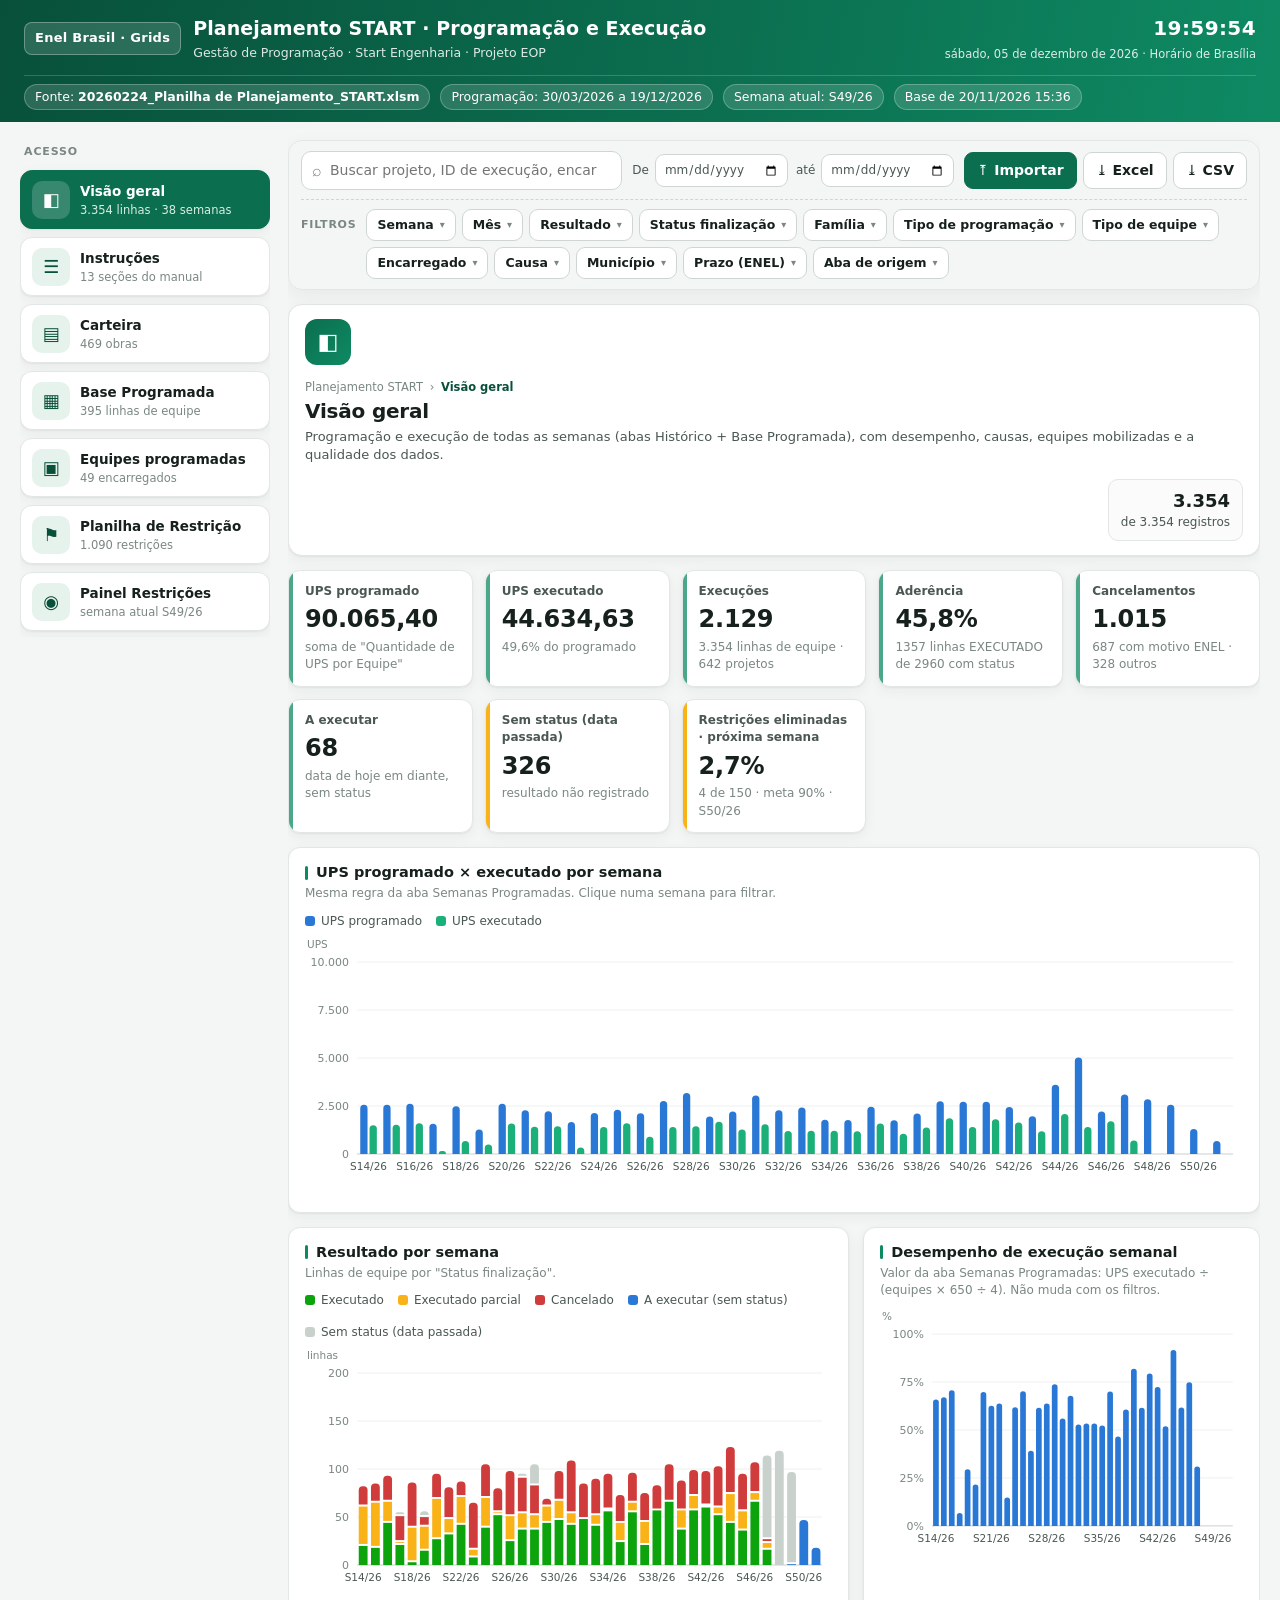
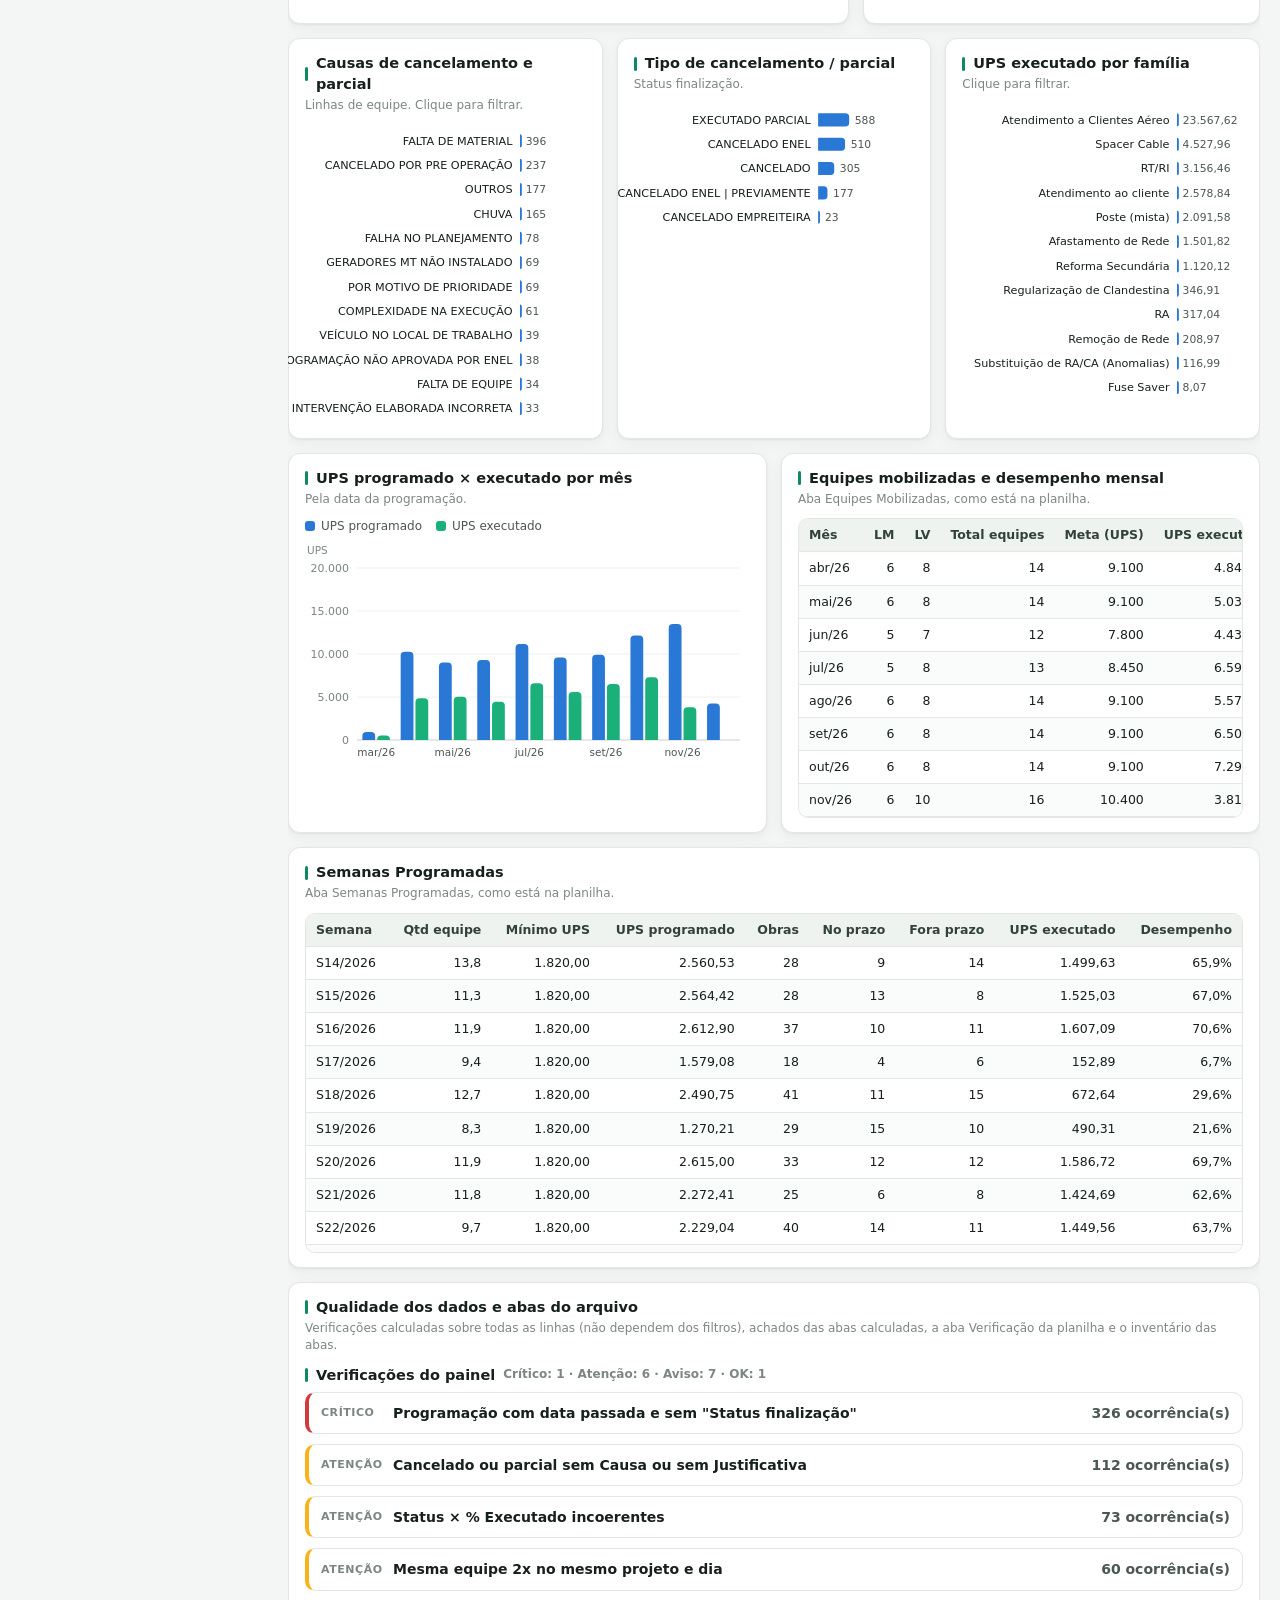
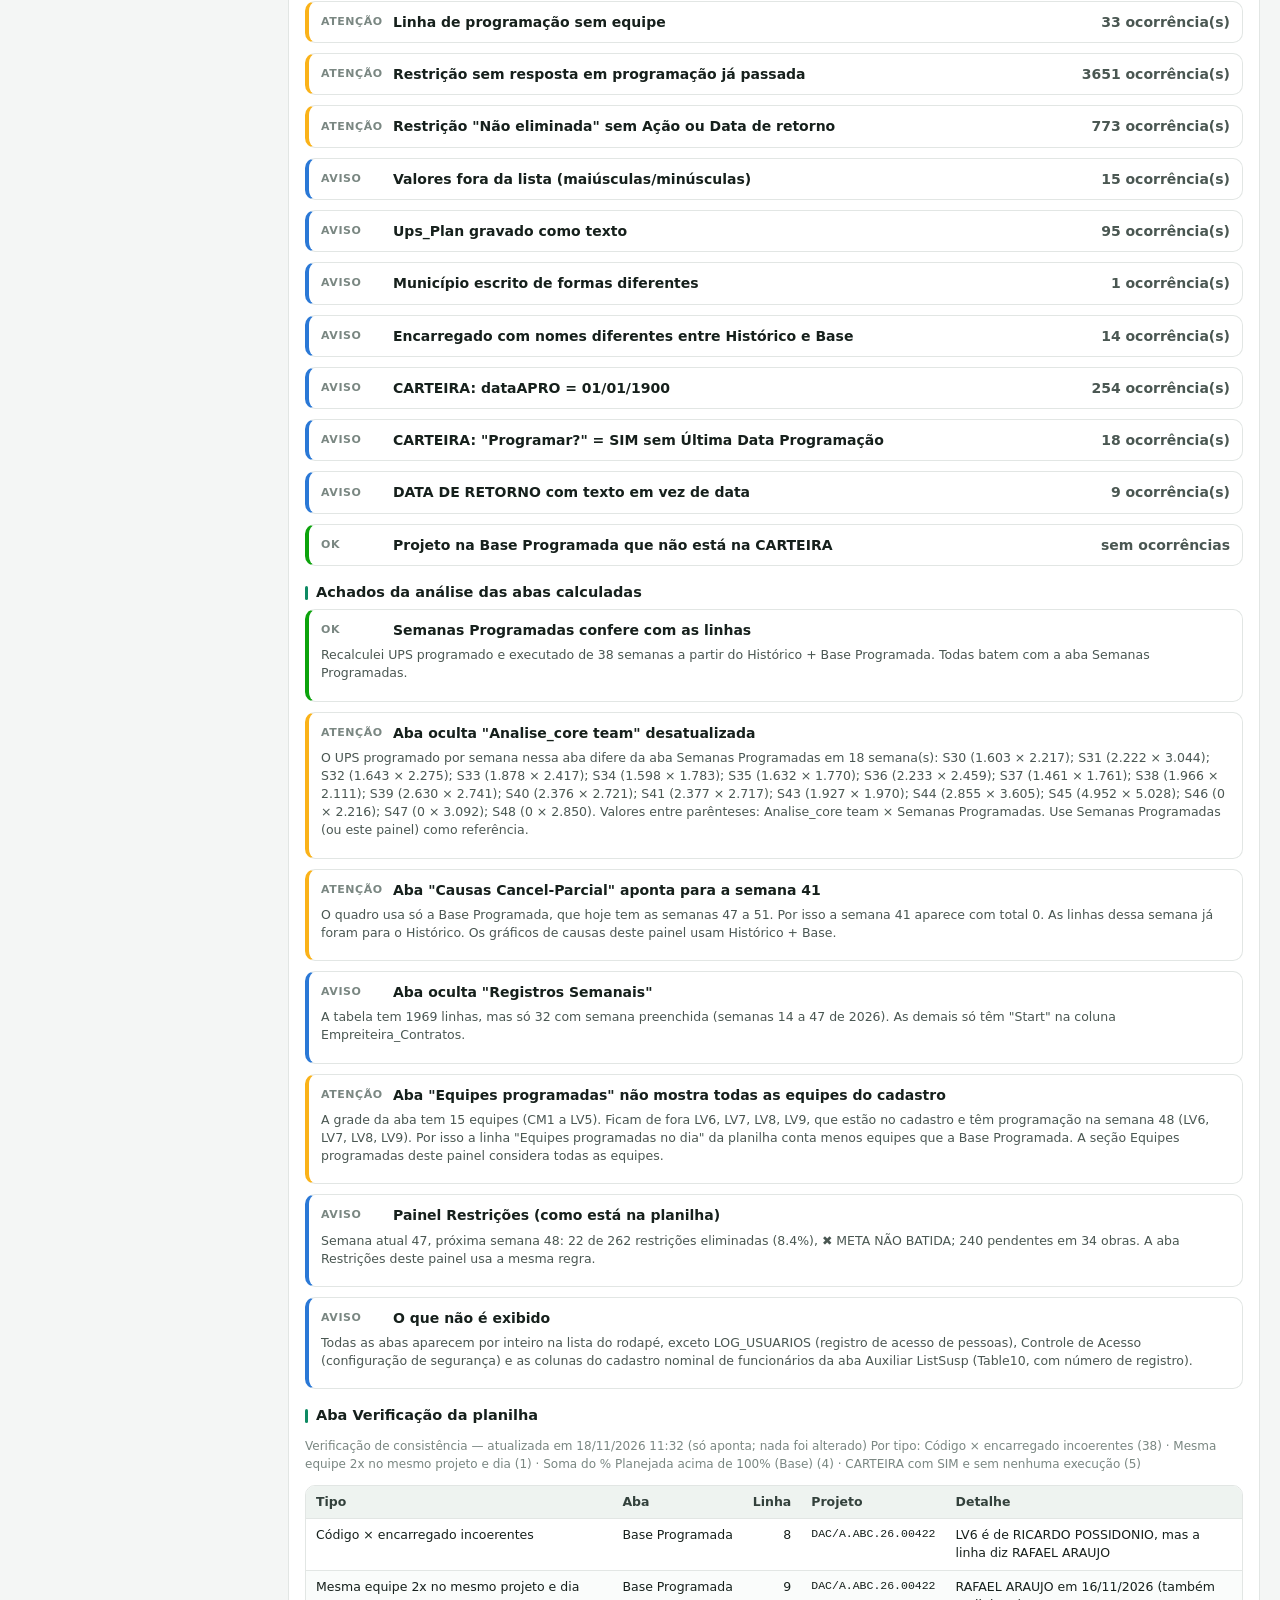
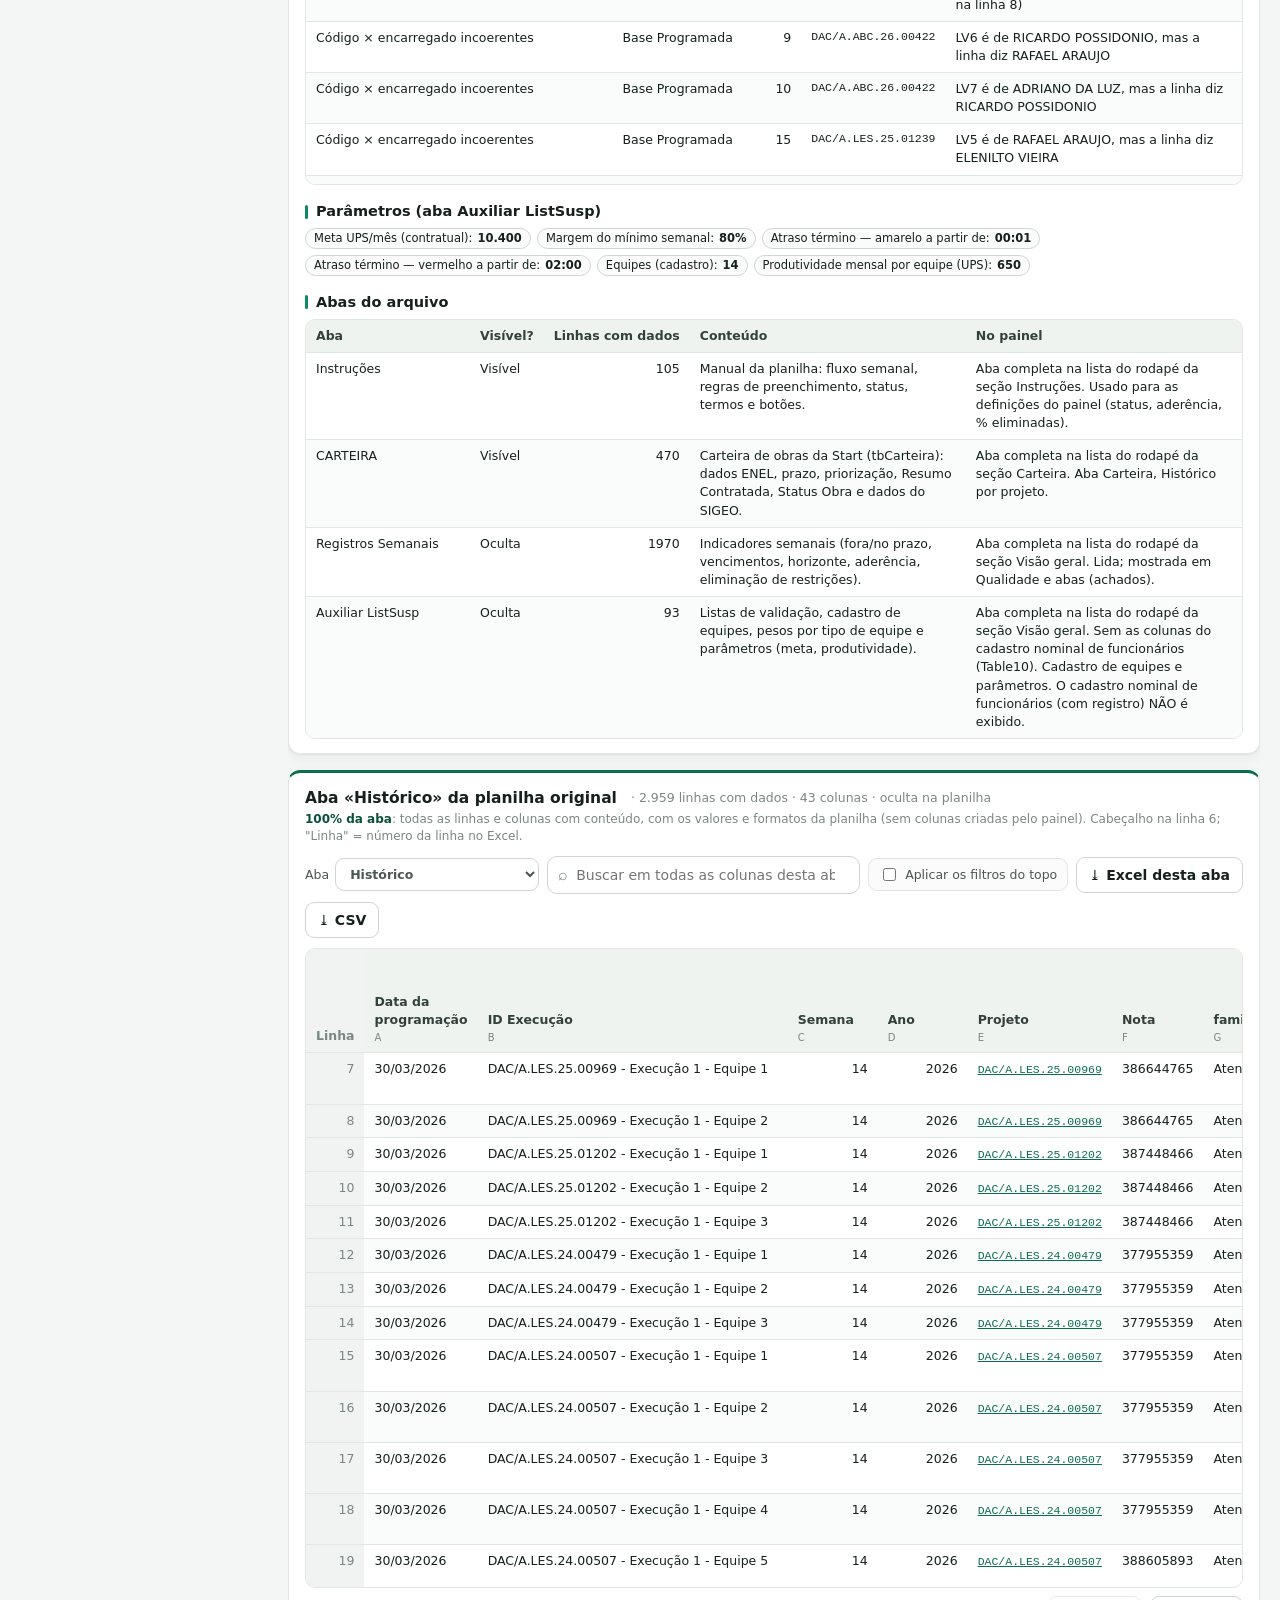
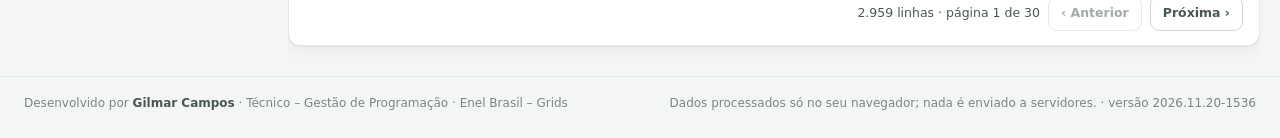
==== commit f73d25d4: "Atualiza o site com a planilha enviada (20/11/2026 15:36)" ====
--- a/index.html
+++ b/index.html
@@ -342,7 +342,7 @@
 
 <footer>
   <span>Desenvolvido por <b>Gilmar Campos</b> · Técnico – Gestão de Programação · Enel Brasil – Grids</span>
-  <span>Dados processados só no seu navegador; nada é enviado a servidores. · versão 2026.11.20-1533</span>
+  <span>Dados processados só no seu navegador; nada é enviado a servidores. · versão 2026.11.20-1536</span>
 </footer>
 
 <div class="modal" id="modal" role="dialog" aria-modal="true" aria-labelledby="mT">
@@ -372,7 +372,7 @@
 </div>
 <div class="tip" id="tip" role="tooltip"></div>
 
-<script>window.BASE = {"fonte":"20260224_Planilha_de_Planejamento_START.xlsm","verificacao_titulo":"Verificação de consistência — atualizada em 18/11/2026 11:32  (só aponta; nada foi alterado)","verificacao_resumo":"48 ponto(s) encontrado(s).","abas":[{"aba":"Instruções","vis":"Visível","rows":[[],["","MANUAL DA PLANILHA DE PROGRAMAÇÃO"],["","START  ·  Projeto EOP  ·  versão 10/2026"],["","Este manual resume como usar a planilha: o fluxo da semana, as regras de preenchimento e o significado dos termos e status. Leia antes de começar a programar."],[],["","1.  O FLUXO DA SEMANA EM 5 PASSOS"],["",1,2,3,4,5],["","CARTEIRA","BASE PROGRAMADA","PLANILHA DE RESTRIÇÃO","BASE PROGRAMADA","FIM DA SEMANA"],["","Escolher as obras","Conferir a programação","Tratar as restrições","Registrar o resultado","Fechar e arquivar"],["","Clique em IMPORTAR DADOS para atualizar a carteira. Na obra que será programada, escolha SIM em \"Programar?\". Abre o formulário: número de execuções, data, quantidade de equipes, tipo de programação, % planejada e equipes. Nada é gravado antes de você confirmar.","Cada equipe de cada execução vira uma linha. Confira equipe, data e % planejada e preencha o Tipo de Intervenção. Os horários previstos vêm do SIGEO quando houver (confira e complete o que faltar).","Cada obra programada ganha um bloco de restrições da semana. Preencha Responsável, Ação, Data de retorno e \"RESTRIÇÃO ELIMINADA?\" até a data da execução. Programação de Intervenção e Pré-operação vêm preenchidas pelo SIGEO.","No dia da execução, para cada equipe: Status finalização, % Executado, Saída da base, Início e Término real. Se for cancelado ou parcial: Causa e Justificativa.","Na Base Programada, clique em SALVAR EXECUTADOS (arquiva as semanas anteriores no Histórico). Na CARTEIRA, clique em ATUALIZAR STATUS para atualizar o Status Obra."],[],["","2.  REGRAS DE OURO"],["","✔","Preencha só as colunas de cabeçalho DOURADO. Cabeçalho VERDE é automático (importação, formulário ou fórmula): não digite nele."],["","✔","\"% Executado\" é o percentual do que foi PROGRAMADO para o dia, não da obra inteira. Fez tudo o que estava programado = 100% e EXECUTADO. Menos que isso = EXECUTADO PARCIAL, com Causa e Justificativa."],["","✔","Cancelado ou parcial sempre com Causa (escolher da lista) e Justificativa (texto curto e objetivo)."],["","✔","Para mudar a data, altere a \"Data da programação\" na Base. Para uma nova execução da mesma obra, escolha SIM de novo em \"Programar?\" na CARTEIRA."],["","✔","Para excluir uma programação, apague a \"Data da programação\" e escolha [Não] (excluir). A planilha pergunta se é a execução inteira ou só a equipe."],["","✖","Não exclua nem insira linhas inteiras à mão, não renomeie nem mude a ordem de colunas e abas: o painel (Power BI) depende delas."],["","✖","A mesma equipe não pode estar duas vezes no mesmo projeto e no mesmo dia (a planilha bloqueia)."],["","ℹ","Use o Excel instalado no computador, com macros habilitadas. No navegador as macros não funcionam."],["","ℹ","Toda alteração registra data, hora e usuário. Algumas colunas são bloqueadas por perfil (ENEL ou contratada): se a alteração não for permitida, ela é desfeita com aviso."],[],["","3.  COMO LER OS CABEÇALHOS"],["","Projeto","Cabeçalho VERDE: preenchido automaticamente (importação, formulário ou fórmula). Não digitar."],["","Status finalização","Cabeçalho DOURADO: preenchimento da equipe de programação (contratada)."],[],["","4.  BOTÕES"],["","LIBERAR ABAS (senha)\n(aba Instruções)","Mostra as demais abas da planilha mediante senha (vale até fechar a planilha)."],["","ATUALIZAR STATUS\n(aba CARTEIRA)","Atualiza o Status Obra, a Última Data Programação e os dados do SIGEO na CARTEIRA."],["","IMPORTAR DADOS\n(aba CARTEIRA)","Importa a carteira consolidada da ENEL (projetos da contratada) para a CARTEIRA, preservando as colunas preenchidas pela contratada."],["","SALVAR EXECUTADOS\n(aba Base Programada)","Arquiva no Histórico todas as linhas de semanas anteriores à atual (avisa antes se há linhas sem status)."],["","ARQUIVAR RESTRIÇÕES\n(aba Planilha de Restrição)","Move para o Histórico Restrições as restrições de semanas já encerradas."],[],["","5.  STATUS FINALIZAÇÃO (Base Programada, por equipe)"],["","EXECUTADO","Executou 100% (ou mais) do que estava programado para o dia."],["","EXECUTADO PARCIAL","Executou menos do que o programado. Informar Causa e Justificativa."],["","CANCELADO","A execução não aconteceu. Informar Causa e Justificativa."],["","CANCELADO EMPREITEIRA","Cancelado por motivo da contratada (ex.: falta de equipe, veículo quebrado)."],["","CANCELADO ENEL","Cancelado no dia por motivo da ENEL (ex.: manobra, pré-operação)."],["","CANCELADO ENEL | PREVIAMENTE","Cancelado pela ENEL antes do dia da execução."],[],["","6.  STATUS OBRA (CARTEIRA, automático pelo botão ATUALIZAR STATUS)"],["","PROGRAMADO","A última data programada da obra é hoje ou futura."],["","EXECUTADO","A última execução é do tipo Total e atingiu 100%."],["","EXECUTADO PARCIAL","A última execução não concluiu a obra (Parcial ou abaixo de 100%)."],["","CANCELADO (e variações)","Status da última data programada da obra."],[],["","7.  TIPO DE PROGRAMAÇÃO"],["","Total","Execução que conclui a obra."],["","Parcial","Execução de uma parte (etapa) da obra."],["","Viabilidade","Visita de viabilidade / levantamento."],[],["","8.  RESUMO CONTRATADA (CARTEIRA, visão da contratada sobre a obra)"],["","Reprogramar","Programação precisa de nova data."],["","Paralisado","Obra parada por algum impedimento."],["","Executado Parcial","Obra iniciada, com etapas pendentes."],["","A programar","Obra na carteira, ainda sem programação."],["","Programado","Obra com programação definida."],["","Retirar da Carteira","Contratada pede a retirada da obra da carteira."],["","Impedimentos/Interferências","Há impedimento técnico ou interferência em campo."],["","Concluído","Obra finalizada (sai dos acompanhamentos da carteira)."],["","Em viabilidade","Em análise de viabilidade."],["","Avaliar","Aguardando avaliação da contratada."],["","Cancelado","Obra cancelada."],["","Pendente Enel","Depende de ação da ENEL."],["","Segunda etapa","Obra na segunda etapa de execução."],["","Carteira adicional","Obra fora da carteira original."],["","Fora de prioridade","Obra fora das prioridades atuais."],[],["","9.  RESTRIÇÕES (Planilha de Restrição)"],["","Cada obra programada recebe, por semana, um bloco com a lista padrão de restrições. Preencha Responsável, AÇÃO, DATA DE RETORNO e JUSTIFICATIVA. DATA DA AÇÃO e USERNAME são automáticos."],["","Preenchimento automático das restrições pelo SIGEO: desligado nesta planilha. Pode ser ligado na aba Controle de Acesso (chave \"Preenchimento automático das restrições\" = Ativado)."],["","Eliminada","A restrição foi resolvida antes da execução."],["","Não eliminada","A restrição continua pendente. Informe a ação e a data de retorno."],["","Não aplicável","A restrição não se aplica a esta obra."],[],["","10.  EQUIPES MOBILIZADAS (A&M, todo mês)"],["","Na aba Equipes Mobilizadas, a A&M informa no início de cada mês a quantidade de equipes mobilizadas de cada tipo. Total de equipes, meta mensal, UPS executado no mês e desempenho mensal são calculados automaticamente."],["","Desempenho mensal","UPS executado no mês ÷ (total de equipes mobilizadas × produtividade mensal por equipe). Mês em branco: desempenho vazio."],["","Programação","No botão Equipes... da programação, a lista mostra as equipes da lista de equipes da aba Auxiliar ListSusp (código, encarregado, tipo e composição)."],[],["","11.  ACESSO ÀS ABAS"],["","Bloqueio de abas por perfil: é uma chave na aba Controle de Acesso (Ativado / Desativado). Desativado: todos veem todas as abas. Ativado: ao abrir, todos veem só Instruções, CARTEIRA, Base Programada, Planilha de Restrição, Painel Restrições e Equipes programadas; as demais podem ser liberadas com o botão LIBERAR ABAS (com senha; usuários A&M liberam sem senha), até fechar a planilha. A aba Controle de Acesso fica oculta: para mudar a chave, clique com o botão direito numa aba > Reexibir."],[],["","12.  TERMOS E COLUNAS"],["","Ups_Plan","UPS total previsto do projeto (vem da ENEL)."],["","Ups_Exec_Projeto","UPS já executado no projeto (vem da ENEL)."],["","STATUS_PRAZO / Qtd Dias p/ Venc","Situação do projeto frente ao prazo (NO PRAZO / FORA DO PRAZO) e dias que faltam para vencer."],["","ID Execução","Identifica cada execução do projeto (automático)."],["","Semana / Ano","Semana do ano no padrão ISO (segunda a domingo) e o ano dessa semana."],["","% Planejada","Parte do projeto que a execução pretende fazer."],["","Qtd UPS programado","Ups_Plan × % Planejada."],["","Quantidade de UPS por Equipe","UPS programado do dia dividido entre as equipes, pelo peso do tipo de equipe (tabela de pesos)."],["","% Executado","Quanto do PROGRAMADO foi feito (100% = tudo o que estava programado)."],["","Qtd UPS executado","Quantidade de UPS por Equipe × % Executado."],["","Tipo Equipe","Tipo da equipe no cadastro (ex.: LM/LV ou Pesada/Média/Civil/Leve). Define o peso na divisão do UPS."],["","Início do turno","Horário de início do turno da equipe (lista de equipes da aba Auxiliar)."],["","Saída da base","Horário em que a equipe saiu da base."],["","Início / Término real","Horários reais da execução em campo."],["","Atraso término (h)","Término real − término previsto (automático)."],["","Causa de atraso","Motivo do atraso no término, quando houver."],["","Causa","Motivo do cancelamento ou da execução parcial (lista)."],["","Justificativa","Explicação curta do que aconteceu."],["","Plano de Ação","Próximo passo para a obra."],["","Momento da ação / Username","Data, hora e usuário da última alteração (automático)."],["","Desempenho Execução","UPS executado da semana ÷ meta de produtividade semanal (equipes × produtividade mensal por equipe ÷ 4). Aba Semanas Programadas."],["","Desempenho mensal","UPS executado no mês ÷ (equipes mobilizadas × produtividade mensal por equipe). Aba Equipes Mobilizadas."],["","Mínimo UPS semana","Meta mensal ÷ 4 × margem do mínimo. Aba Semanas Programadas."],[],["","13.  ABAS"],["","CARTEIRA","Projetos da contratada e escolha do que programar."],["","Base Programada","Programação e resultado por equipe (semana atual e futuras)."],["","Planilha de Restrição","Restrições de cada obra por semana."],["","Painel Restrições","Visão semanal das restrições: % eliminadas da próxima semana (meta 90%) e restrições pendentes por obra nas próximas 8 semanas (automática)."],["","Semanas Programadas","Resumo semanal: UPS programado, executado, metas e desempenho."],["","Equipes programadas","Equipes programadas por dia."],["","Equipes Mobilizadas","Equipes mobilizadas por mês e desempenho mensal (preenchida pela A&M)."],["","Histórico / Histórico Restrições","Semanas anteriores arquivadas (abas ocultas)."],["","Auxiliar ListSusp","Listas, cadastro de equipes, pesos e parâmetros (aba oculta)."]],"fmt":{},"omitido":""},{"aba":"CARTEIRA","vis":"Visível","rows":[[],[],[],[],[],["Projeto","Nota","Status_Nota","Status_Projeto","familia_regen","Tipo_projeto","KPI MBO","STATUS_PRAZO","Qtd Dias p/ Venc","contrato","Empreiteira_Contratos","Ups_Plan","Ups_Exec_Projeto","Tipo de Cliente","Area Real","Circuito","LocalInst","Indicação_REM1000","Prazo_Final_DELI","dataAPRO","dataAUTO","Programacoes_realizadas","bairro","municipio","Tipo_exec","Programar?","Qtd Programações","Resumo Contratada","Observações","DEVOLUTIVA ENEL","RESPONSÁVEL","Status Obra","Última Data Programação","Priorização MV","Data Priorização","Data/Hora Alt. Resumo Contratada","Data Programacao","Status Programacao","Tipo Intervencao","Numero PowerON","Equipamentos","CHI","Horario Inicio","Horario Fim"],["DAC/A.ABC.26.00026",390959304,"AUTO DSR","LIB  DCBL // AUTO","Atendimento a Clientes Aéreo","Remoção de Poste","NOT MBO","NO PRAZO",36,4600004259,"Start",33.92,0,"B2C - Cliente",11,"VIT  0107","010ET076177","Regulado","22/12/2026","24/08/2026","03/09/2026",2,"SANTO ANDRE","SANTO ANDRE","","SIM",2,"Programado","","","","PROGRAMADO","19/11/2026","Prioridade 0","17/09/2026","27/10/2026 14:12","19/11/2026","Liberado para Execução","FI",17066890,"010ET076177",204,"19/11/2026 09:30","19/11/2026 13:30"],["DAC/A.ABC.26.00053",389708891,"AUTO DSR","LIB  DCBL // AUTO","Atendimento a Clientes Aéreo","Ligação Provisória","MBO","NO PRAZO",42,4600004259,"Start",109.27,0,"EMUC",11,"CPE  0105","010ET087083","Regulado","28/12/2026","25/05/2026","03/06/2026",1,"SANTO ANDRE","SANTO ANDRE","","",1,"Concluído","Aguardando alteração de projeto para rede spacer e poste mau estado","PE PRONTO 22/09","START","EXECUTADO PARCIAL","13/11/2026","Prioridade 0","09/09/2026 10:17","17/11/2026 14:11","13/11/2026","Liberado para Execução","FI",17036278,"010ET087083",208,"13/11/2026 10:10","13/11/2026 14:10"],["DAC/A.ABC.26.00068",389791630,"AUTO DSR  PEND","LIB // AUTO","Atendimento a Clientes Aéreo","Alteração de Carga","MBO","NO PRAZO",23,4600004259,"Start",98.9,0,"B2G - Governo",11,"SND  0103","010ET029128","Regulado","09/12/2026","03/07/2026","23/07/2026",1,"SANTO ANDRE","SANTO ANDRE","","","","Paralisado","Ponto cliente inacabado","","START","","","Prioridade 0","19/08/2026 14:55"],["DAC/A.ABC.26.00105",390084544,"AUTO DSR","LIB // AUTO","Atendimento a Clientes Aéreo","Remoção de Posto Primário","NOT MBO","FORA DO PRAZO",-53,4600004259,"Start",3.73,0,"B2B - Corporativo",11,"CPE  0106","010ET026019","Regulado","24/09/2026","27/05/2026","08/06/2026",1,"SANTO ANDRE","SANTO ANDRE","","SIM",1,"Paralisado","Cliente ligado não é possível suprirmir Ep","","","","","Prioridade 0","19/08/2026 14:55","16/07/2026 08:26"],["DAC/A.ABC.26.00158",390613091,"AUTO DSR  PEND","LIB  DCBL // AUTO","Atendimento a Clientes Aéreo","Ligação Nova BT/MT","MBO","NO PRAZO",100,4600004259,"Start",22.61,0,"B2B - Corporativo",7,"CAP  0105","010ET017347","Regulado","24/02/2027","20/08/2026","27/08/2026",1,"SANTO AMARO","SAO PAULO","","","","Paralisado","Falta parte cliente EPBFA","","","","","Prioridade 2","01/09/2026 18:58","04/09/2026 16:27"],["DAC/A.ABC.26.00162",390350467,"AUTO DSR  PEND","LIB  DCBL // AUTO","Atendimento a Clientes Aéreo","Migração para Média Tensão","MBO","NO PRAZO",24,4600004259,"Start",41.75,0,"B2C - Cliente",11,"RPI  0106",3228176,"Regulado","10/12/2026","01/06/2026","08/06/2026",1,"RIBEIRAO PIRES","RIBEIRAO PIRES","","","","Pendente Enel","Sem espaço físico para excução  Cliente instalou poste cabine em local incorreto - enel informada","ENVIAR O HISTORICO COM EVIDENCIAS","","","","Prioridade 2","19/08/2026 14:55","23/07/2026 15:40"],["DAC/A.ABC.26.00182",390604462,"AUTO DSR  PEND","LIB  DCBL // AUTO","Atendimento a Clientes Aéreo","Migração para Média Tensão","MBO","NO PRAZO",109,4600004259,"Start",25.1,0,"B2C - Cliente",11,"CAP  0103","015BF037648","Regulado","05/03/2027","16/06/2026","02/07/2026",1,"MAUA","MAUA","","","","Paralisado","Obra com o Status PEND","","","","","Prioridade 2","14/10/2026 14:41","28/07/2026 18:02"],["DAC/A.ABC.26.00183",390596914,"AUTO DSR","LIB // AUTO","Atendimento a Clientes Aéreo","Alteração de Carga","MBO","FORA DO PRAZO",-49,4600004259,"Start",39.2,39.198,"B2C - Cliente",11,"SND  0107","010ET005301","Regulado","28/09/2026","29/07/2026","12/08/2026",2,"SANTO ANDRE","SANTO ANDRE","","",2,"Concluído",46254,"RESOLVIDO/PROGRAMAR","MV","EXECUTADO","07/11/2026","Prioridade 1","19/08/2026 14:55","10/11/2026 15:17","11/07/2026","Liberado para Execução","FI",17007941,"010ET005301",296,"11/07/2026 10:00","11/07/2026 14:00"],["DAC/A.ABC.26.00360",390540355,"AUTO DSR","LIB // AUTO","Atendimento a Clientes Aéreo","Alteração de Carga","MBO","FORA DO PRAZO",-10,4600004259,"Start",113.33,67.997,"B2G - Governo",11,"RGR  0103","010ET230368","Regulado","06/11/2026","06/09/2026","09/09/2026",2,"SANTO ANDRE","SANTO ANDRE","","SIM",3,"Programado","","","","PROGRAMADO","26/11/2026","Prioridade 1","22/09/2026 11:01","18/09/2026 14:08","26/11/2026","Liberado para Documentação","PIE","","010ET230368",4,"26/11/2026 09:30","26/11/2026 13:30"],["DAC/A.ABC.26.00361",390540355,"AUTO DSR","LIB // AUTO","Atendimento a Clientes Aéreo","Alteração de Carga","MBO","FORA DO PRAZO",-10,4600004259,"Start",78.86,63.084,"B2G - Governo",11,"RGR  0103","010ET230368","Regulado","06/11/2026","06/09/2026","09/09/2026",3,"SANTO ANDRE","SANTO ANDRE","","SIM",2,"Programado","","","","PROGRAMADO","26/11/2026","Prioridade 1","22/09/2026 11:01","27/10/2026 14:12","26/11/2026","Liberado para Documentação","FI","","010ET230368",3,"26/11/2026 13:30","26/11/2026 16:30"],["DMP/A.LES.24.03771",3449058,"LIB  DCBL // AUTO","LIB  DCBL // AUTO","Afastamento de Rede","PROJETO P/ EXECUÇÃO DE REPARO","","","",4600004259,"Start",3.81,"","",9,"MSA  0107","352ET010363","","","01/01/1900","03/09/2024","","","","","SIM",1,"Programado","","","","","","AFASTAMENTO DE REDE","27/10/2026 14:09","17/11/2026 13:47"],["DAC/A.ABC.26.00375",390974644,"AUTO DSR","LIB // AUTO","Atendimento a Clientes Aéreo","Ligação Nova BT/MT","MBO","NO PRAZO",3,4600004259,"Start",45.42,36.168,"B2C - Cliente",11,"SND  0107","010ET035485","Regulado","19/11/2026","22/07/2026","05/08/2026",4,"SANTO ANDRE","SANTO ANDRE","","",3,"Reprogramar","","PROGRAMAR","START","CANCELADO ENEL","11/11/2026","Prioridade 1","19/08/2026 14:55","17/11/2026 14:12","11/11/2026","Liberado para Execução","FI",17033667,"010ET035485",207,"11/11/2026 12:30","11/11/2026 15:30"],["DAC/A.ABC.26.00376",391012460,"AUTO DSR","LIB // AUTO","Atendimento a Clientes Aéreo","Ligação Nova BT/MT","MBO","NO PRAZO",53,4600004259,"Start",64.74,19.422,"B2C - Cliente",11,"RPI  0103","020EP020625","Regulado","08/01/2027","10/09/2026","15/09/2026",2,"RIBEIRAO PIRES","RIBEIRAO PIRES","","SIM",3,"Programado","","","","PROGRAMADO","26/11/2026","Prioridade 0","29/09/2026 13:24","06/11/2026 09:00","27/11/2026","Liberado para Documentação","FI","","020EP020625",4,"27/11/2026 00:30","27/11/2026 04:30"],["DAC/A.ABC.26.00383",390682545,"OLLI DSR  PEND","LIB // AUTO","Atendimento a Clientes Aéreo","Ligação Nova BT/MT","MBO","FORA DO PRAZO",-7,4600004259,"Start",31.12,0,"EMUC",11,"CPE  0102","010ET087101","Regulado","09/11/2026","04/07/2026","23/07/2026",1,"SANTO ANDRE","SANTO ANDRE","","","","Paralisado","Segunda etapa do DAC/A.ABC26.00379","APLICAR PEND","MV","","","Prioridade 1","19/08/2026 14:55","29/09/2026 16:02"],["DAC/A.ABC.26.00387",391975877,"AUTO DSR","LIB // AUTO","Atendimento a Clientes Aéreo","Remoção de Poste","NOT MBO","NO PRAZO",51,4600004259,"Start",181.3,0,"B2B - Corporativo",11,"SER  0104","015ET230737","Regulado","06/01/2027","08/09/2026","09/09/2026",1,"MAUA","MAUA","Prioridade 1 - Comitê & Emuc","","","Pendente Enel","retirada de rede da obra 26.\"00412\"","PROGRAMAR","START","","","Prioridade 0","29/09/2026 13:24","20/09/2026 19:48"],["DAC/A.ABC.26.00388",391026984,"AUTO DSR  PEND","LIB // AUTO","Atendimento a Clientes Aéreo","Remoção de Posto Primário","NOT MBO","NO PRAZO",112,4600004259,"Start",31.48,0,"B2B - Corporativo",11,"SND  0111","010EP018138","Regulado","08/03/2027","04/09/2026","09/09/2026",1,"SANTO ANDRE","SANTO ANDRE","","","","Avaliar","Obras com venciemnto em Fevereiro 2027","","","","","Prioridade 3","11/11/2026 10:53","22/09/2026 14:10"],["DAC/A.ABC.26.00392",391026984,"AUTO DSR  PEND","LIB // AUTO","Atendimento a Clientes Aéreo","Remoção de Posto Primário","NOT MBO","NO PRAZO",112,4600004259,"Start",9.46,0,"B2B - Corporativo",11,"SND  0111","010EP018138","Regulado","08/03/2027","04/09/2026","09/09/2026",1,"SANTO ANDRE","SANTO ANDRE","","","","Paralisado","Segunda etapa DAC/A.ABC.26.00388","","","","","Prioridade 3","11/11/2026 10:53","20/09/2026 19:49"],["DAC/A.ABC.26.00402",390880902,"AUTO DSR","LIB // AUTO","Atendimento a Clientes Aéreo","Ligação Nova BT/MT","MBO","NO PRAZO",2,4600004259,"Start",125.54,89.01,"B2G - Governo",11,"VIT  0109","010ET087001","Regulado","18/11/2026","21/07/2026","30/07/2026",6,"SANTO ANDRE","SANTO ANDRE","","",6,"Reprogramar","","PROGRAMAR","START","CANCELADO","04/11/2026","Prioridade 1","19/08/2026 14:55","10/11/2026 15:18","09/10/2026","Cancelado","BRA",16742530,"010ET087001",0,"09/10/2026 10:00","09/10/2026 15:00"],["DAC/A.ABC.26.00407",391173518,"AUTO DSR  PEND","LIB  DCBL // AUTO","Atendimento a Clientes Aéreo","Ligação Nova BT/MT","MBO","NO PRAZO",28,4600004259,"Start",30.49,0,"B2B - Corporativo",11,"UTI  0108","010ET029516","Regulado","14/12/2026","29/07/2026","12/08/2026",1,"SANTO ANDRE","SANTO ANDRE","","","","Paralisado","Falta ponto Cliente - 31/08/2026","PROGRAMAR","START","","","Prioridade 1","19/08/2026 14:55","31/08/2026 12:01"],["DAC/A.ABC.26.00412",391975877,"AUTO DSR","LIB // AUTO","Atendimento a Clientes Aéreo","Remoção de Poste","NOT MBO","NO PRAZO",51,4600004259,"Start",404.92,0,"B2B - Corporativo",11,"SER  0104","015ET230737","Regulado","06/01/2027","08/09/2026","09/09/2026",2,"MAUA","MAUA","Prioridade 1 - Comitê & Emuc","",2,"Reprogramar","ENCAIXADA COMO EMERGÊNCIA EM LUGAR DE CANCELWMANTO - ADIANTADA ","PROGRAMAR","START","EXECUTADO PARCIAL","13/11/2026","Prioridade 0","29/09/2026 13:24","26/10/2026 11:12","24/10/2026","Pendente de Aprovação","OLVR","","015ET230737",0,"24/10/2026 09:00","24/10/2026 16:00"],["DAC/A.ABC.26.00417",391225541,"AUTO DSR","LIB  DCBL // AUTO","Atendimento a Clientes Aéreo","Alteração de Carga","MBO","NO PRAZO",7,4600004259,"Start",87.02,0,"B2C - Cliente",11,"COI  0102","015ET060854","Regulado","23/11/2026","22/09/2026","23/09/2026",1,"MAUA","MAUA","","",1,"Concluído","","PROGRAMAR","","EXECUTADO","14/11/2026","Prioridade 1","29/09/2026 13:24","17/11/2026 13:48","14/11/2026","Liberado para Execução","FI",17039584,"015ET060854",24,"14/11/2026 10:00","14/11/2026 14:00"],["DAC/A.ABC.26.00419",391241049,"AUTO DSR","LIB  DCBL // AUTO","Atendimento a Clientes Aéreo","Alteração de Carga","MBO","NO PRAZO",64,4600004259,"Start",127.1,0,"B2B - Corporativo",11,"RGR  0105","010ET053861","Regulado","19/01/2027","21/09/2026","23/09/2026",1,"SANTO ANDRE","SANTO ANDRE","","SIM",1,"Programado","Obras com vencimento em Janeiro 2027","","","PROGRAMADO","18/11/2026","Prioridade 0","29/09/2026 13:24","23/10/2026 10:52","18/11/2026","Liberado para Execução","FI",17046724,"010ET053861",372,"18/11/2026 10:00","18/11/2026 14:00"],["DAC/A.ABC.26.00421",391019962,"OAME DSR","LIB // AUTO","Atendimento a Clientes Aéreo","Remoção de Posto Primário","NOT MBO","NO PRAZO",32,4600004259,"Start",11.18,0,"B2B - Corporativo",11,"MAU  0112","015EP018839","Regulado","18/12/2026","20/08/2026","27/08/2026",1,"MAUA","MAUA","","","","Paralisado","Segunda Etapa do DAC/A.ABC.26.00377","","","","","Prioridade 0","17/09/2026","02/09/2026 13:44"],["DAC/A.ABC.26.00422",391245598,"AUTO DSR","LIB  DCBL // AUTO","Atendimento a Clientes Aéreo","Ligação Nova BT/MT","MBO","NO PRAZO",59,4600004259,"Start",236.26,0,"EMUC",11,"RPI  0110","015ET026655","Regulado","14/01/2027","16/09/2026","23/09/2026",1,"MAUA","MAUA","","SIM",1,"Reprogramar","Obras com vencimento em Janeiro 2027","","","PROGRAMADO","16/11/2026","Prioridade 0","29/09/2026 13:24","17/11/2026 14:10","16/11/2026","Liberado para Execução","FI",17041599,"015ET026655",444,"16/11/2026 10:00","16/11/2026 14:00"],["DAC/A.ABC.26.00456",391550958,"AUTO DSR  PEND","LIB // AUTO","Atendimento a Clientes Aéreo","Alteração de Carga","MBO","NO PRAZO",49,4600004259,"Start",68.19,0,"B2C - Cliente",11,"UTI  0108","010ET007949","Regulado","04/01/2027","02/09/2026","09/09/2026",1,"SANTO ANDRE","SANTO ANDRE","","","","Paralisado","Falta ponto cliente - e-mail 15/09/2026","","","","","Prioridade 2","29/09/2026 15:49","15/09/2026 11:51"],["DAC/A.ABC.26.00457",391194243,"AUTO DSR  PEND","LIB  DCBL // AUTO","Atendimento a Clientes Aéreo","Migração para Média Tensão","MBO","NO PRAZO",91,4600004259,"Start",30.38,0,"B2C - Cliente",11,"CPE  0104","010ET039411","Regulado","15/02/2027","05/08/2026","12/08/2026",1,"SANTO ANDRE","SANTO ANDRE","","","","Paralisado","Falta parte cliente EPBFA - 31/08/2026","PROGRAMAR","START","","","Prioridade 0","19/08/2026 14:57","31/08/2026 12:06"],["DAC/A.ABC.26.00459",391256405,"AUTO DSR","LIB // AUTO","Atendimento a Clientes Aéreo","Ligação Nova BT/MT","MBO","FORA DO PRAZO",-32,4600004259,"Start",131.32,0,"EMUC",11,"SND  0110","010ET024890","Regulado","15/10/2026","14/08/2026","19/08/2026",3,"SANTO ANDRE","SANTO ANDRE","","SIM",3,"Programado","Execuão domingo ou noite","REPROGRAMAR CONFORME REUNIÃO 05/10","","PROGRAMADO","11/12/2026","Prioridade 0","25/08/2026 14:03","16/11/2026 10:38","11/07/2026","Liberado para Execução","FI",17030596,"010ET053867",136,"11/07/2026 10:00","11/07/2026 14:00"],["DAC/A.ABC.26.00464",391612156,"AUTO DSR  PEND","LIB // AUTO","Atendimento a Clientes Aéreo","Ligação Nova BT/MT","MBO","FORA DO PRAZO",-4,4600004259,"Start",65.45,0,"B2C - Cliente",11,"RPI  0106","020ET066763","Regulado","12/11/2026","26/08/2026","09/09/2026",2,"RIBEIRAO PIRES","RIBEIRAO PIRES","","",2,"Concluído","","","","EXECUTADO","11/11/2026","Prioridade 2","29/09/2026 15:26","17/11/2026 13:48","11/11/2026","Liberado para Execução","FI",17017063,"020ET066763",212,"11/11/2026 10:00","11/11/2026 14:00"],["DAC/A.ABC.26.00470",391479517,"AUTO DSR","LIB // AUTO","Atendimento a Clientes Aéreo","Remoção de Poste","NOT MBO","NO PRAZO",67,4600004259,"Start",27.47,0,"B2C - Cliente",11,"VIT  0104","010ET075117","Regulado","22/01/2027","24/09/2026","06/10/2026",1,"SANTO ANDRE","SANTO ANDRE","","SIM",1,"Programado","","","","PROGRAMADO","03/12/2026","Prioridade 0","03/11/2026 11:01","06/11/2026 08:53"],["DAC/A.ABC.26.00479",391818579,"AUTO DSR","LIB // AUTO","Atendimento a Clientes Aéreo","Ligação Provisória","MBO","NO PRAZO",31,4600004259,"Start",76.95,0,"EMUC",11,"SND  0113","010ET220630","Regulado","17/12/2026","16/10/2026","23/10/2026",1,"SANTO ANDRE","SANTO ANDRE","","SIM",1,"Programado","Fora do Sigeo - retiraram do contrato","","","","","Prioridade 0","28/10/2026 14:29","17/11/2026 13:47"],["DAC/A.ABC.26.00480",391856524,"AUTO DSR  PEND","LIB // AUTO","Atendimento a Clientes Aéreo","Ligação Nova BT/MT","MBO","NO PRAZO",37,4600004259,"Start",88.39,0,"B2C - Cliente",11,"RPI  0106","020ET043469","Regulado","23/12/2026","16/10/2026","23/10/2026",1,"MAUA","MAUA","","","","Paralisado","Falta ponto cliente - e-mail Jorge 09/11/2026 - Fora do Sigeo - retiraram do contrato","","","","","Prioridade 0","28/10/2026 14:29","09/11/2026 10:44"],["DAC/A.ABC.26.00497",390633586,"AUTO DSR  PEND","LIB // AUTO","Atendimento a Clientes Aéreo","Ligação Nova BT/MT","MBO","NO PRAZO",99,4600004259,"Start",75.73,0,"EMUC",11,"MAU  0105",6932552,"Regulado","23/02/2027","01/09/2026","09/09/2026",1,"MAUA","MAUA","","","","Paralisado","Falta ponto cliente - e-mail 21/09/2026","","","","","Prioridade 2","29/09/2026 15:49","21/09/2026 10:13"],["DAC/A.ABC.26.00516",391733323,"AUTO DSR","LIB // AUTO","Atendimento a Clientes Aéreo","Ligação Nova BT/MT","MBO","NO PRAZO",87,4600004259,"Start",116.88,0,"EMUC",11,"CPE  0104","010ET031421","Regulado","11/02/2027","14/10/2026","23/10/2026",1,"SANTO ANDRE","SANTO ANDRE","","","","Impedimentos/Interferências","Obra com vencimento fevereiro 2027 - aguardando liberar","","","","","Prioridade 2","05/11/2026 11:52","28/10/2026 09:24"],["DAC/A.ABC.26.00517",391974478,"AUTO DSR","LIB // AUTO","Atendimento a Clientes Aéreo","Alteração de Carga","MBO","NO PRAZO",71,4600004259,"Start",327.93,0,"B2B - Corporativo",11,"COI  0105","020ET041982","Regulado","26/01/2027","28/09/2026","06/10/2026",1,"RIBEIRAO PIRES","RIBEIRAO PIRES","","","","Em viabilidade","","","","","","Prioridade 0","05/11/2026 11:51","22/10/2026 14:21"],["DAC/A.ABC.26.00525",392072388,"AUTO DSR","LIB // AUTO","Atendimento a Clientes Aéreo","Alteração de Carga","MBO","NO PRAZO",86,4600004259,"Start",68.54,0,"B2C - Cliente",11,"COI  0107","020ET035921","Regulado","10/02/2027","13/10/2026","20/10/2026",1,"RIBEIRAO PIRES","RIBEIRAO PIRES","","","","Impedimentos/Interferências","Obra com vencimento fevereiro 2027 - aguardando liberar","","","","","Prioridade 2","05/11/2026 11:52","28/10/2026 09:21"],["DAC/A.ABC.26.00527",391026984,"AUTO DSR  PEND","LIB // AUTO","Atendimento a Clientes Aéreo","Remoção de Posto Primário","NOT MBO","NO PRAZO",112,4600004259,"Start",146,0,"B2B - Corporativo",11,"SND  0111","010EP018138","Regulado","08/03/2027","04/09/2026","09/09/2026",1,"SANTO ANDRE","SANTO ANDRE","","","","Avaliar","Obras com venciemnto em Fevereiro 2027","","","","","Prioridade 3","11/11/2026 10:53","22/09/2026 14:11"],["DAC/A.ABC.26.00528",391026984,"AUTO DSR  PEND","LIB // AUTO","Atendimento a Clientes Aéreo","Remoção de Posto Primário","NOT MBO","NO PRAZO",112,4600004259,"Start",16.59,0,"B2B - Corporativo",11,"SND  0111","010EP018138","Regulado","08/03/2027","04/09/2026","09/09/2026",1,"SANTO ANDRE","SANTO ANDRE","","","","Avaliar","Apenas siglagem da obra DAC/A.ABC.26.00527 após transferir carga","","","","","Ofício","22/09/2026 17:50","20/09/2026 19:50"],["DAC/A.ABC.26.00529",392083248,"AUTO DSR","LIB // AUTO","Atendimento a Clientes Aéreo","Ligação Nova BT/MT","MBO","NO PRAZO",112,4600004259,"Start",128.04,0,"EMUC",11,"CPE  0106","010ET017906","Regulado","08/03/2027","06/11/2026","10/11/2026",1,"SANTO ANDRE","SANTO ANDRE","","","","Avaliar","Obras com vencimento março/27","","","","","","","17/11/2026 14:22"],["DAC/A.ABC.26.00530",391783814,"AUTO DSR","LIB // AUTO","Atendimento a Clientes Aéreo","Ligação Provisória","MBO","NO PRAZO",86,4600004259,"Start",135.17,40.552,"EMUC",11,"NAC  0103","010ET221424","Regulado","10/02/2027","13/10/2026","20/10/2026",1,"SANTO ANDRE","SANTO ANDRE","","SIM",2,"Programado","Obra com vencimento fevereiro 2027 - aguardando liberar","","","EXECUTADO PARCIAL","29/10/2026","Prioridade 2","05/11/2026 11:52","18/11/2026 10:31","29/10/2026","Liberado para Execução","OLVR","","010ET026549",0,"29/10/2026 23:00","30/10/2026 04:00"],["DAC/A.ABC.26.00571",391972706,"AUTO DSR","LIB // AUTO","Atendimento a Clientes Aéreo","Ligação Nova BT/MT","MBO","NO PRAZO",73,4600004259,"Start",51.91,0,"B2C - Cliente",11,"RPI  0103","025ET229049","Regulado","28/01/2027","30/09/2026","06/10/2026",1,"RIO GND SERRA","RIO GND SERRA","","SIM",1,"Programado","","","","PROGRAMADO","27/11/2026","Prioridade 0","05/11/2026 11:51","28/10/2026 16:38","27/11/2026","Liberado para Documentação","FI","","025ET041970",184,"27/11/2026 10:10","27/11/2026 14:10"],["DAC/A.ABC.26.00572",392124947,"AUTO DSR","LIB // AUTO","Atendimento a Clientes Aéreo","Alteração de Carga","MBO","NO PRAZO",52,4600004259,"Start",38.91,0,"EMUC",11,"NAC  0110","010ET075035","Regulado","07/01/2027","06/11/2026","10/11/2026",1,"UTINGA","SANTO ANDRE","","","","Em viabilidade","","","","","","Prioridade 1","17/11/2026 08:32","17/11/2026 14:39"],["DAC/A.ABC.26.00575",392131117,"AUTO DSR","LIB // AUTO","Atendimento a Clientes Aéreo","Alteração de Carga","MBO","NO PRAZO",42,4600004259,"Start",217.43,0,"B2C - Cliente",11,"RPI  0103","025ET073567","Regulado","28/12/2026","28/10/2026","10/11/2026",1,"RIO GND SERRA","RIO GND SERRA","","","","Em viabilidade","","","","","","Prioridade 0","17/11/2026 08:32","17/11/2026 10:39"],["DAC/A.ABC.26.00576",392135664,"AUTO DSR","LIB // AUTO","Atendimento a Clientes Aéreo","Ligação Nova BT/MT","MBO","NO PRAZO",42,4600004259,"Start",4.46,0,"EMUC",7,"RPI  0104","020ET073122","Regulado","28/12/2026","28/10/2026","10/11/2026",1,"SANTO AMARO","SAO PAULO","","","","Em viabilidade","","","","","","Prioridade 0","17/11/2026 08:32","17/11/2026 10:39"],["DAC/A.ABC.26.00596",392067434,"AUTO DSR","LIB // AUTO","Atendimento a Clientes Aéreo","Migração para Média Tensão","MBO","NO PRAZO",67,4600004259,"Start",113.45,0,"B2C - Cliente",11,"RPI  0107","025ET002835","Regulado","22/01/2027","24/09/2026","29/09/2026",1,"RIO GND SERRA","RIO GND SERRA","","SIM",1,"Programado","","PROGRAMAR","START","PROGRAMADO","28/11/2026","Prioridade 0","05/11/2026 11:51","28/10/2026 16:05","28/11/2026","Liberado para Documentação","FI","","025ET002835",36,"28/11/2026 10:00","28/11/2026 14:00"],["DAC/A.ABC.26.00601",392223607,"AUTO DSR","LIB // AUTO","Atendimento a Clientes Aéreo","Ligação Nova BT/MT","MBO","NO PRAZO",42,4600004259,"Start",40.41,0,"B2C - Cliente",11,"CPE  0106","010ET221209","Regulado","28/12/2026","27/10/2026","10/11/2026",1,"SANTO ANDRE","SANTO ANDRE","","","","Em viabilidade","","","","","","Prioridade 0","17/11/2026 08:32","17/11/2026 10:39"],["DAC/A.ABC.26.00605",392251399,"AUTO DSR","LIB // AUTO","Atendimento a Clientes Aéreo","Ligação Nova BT/MT","MBO","NO PRAZO",35,4600004259,"Start",66.75,0,"EMUC",11,"UTI  0110","010ET005174","Regulado","21/12/2026","21/10/2026","29/10/2026",1,"SANTO ANDRE","SANTO ANDRE","","SIM",1,"Programado","","","","PROGRAMADO","09/12/2026","Prioridade 1","11/11/2026 11:02","13/11/2026 14:40"],["DAC/A.ABC.26.00608",392067434,"AUTO DSR","LIB // AUTO","Atendimento a Clientes Aéreo","Migração para Média Tensão","MBO","NO PRAZO",67,4600004259,"Start",39.08,35.175,"B2C - Cliente",11,"RPI  0107","025ET002835","Regulado","22/01/2027","24/09/2026","29/09/2026",2,"RIO GND SERRA","RIO GND SERRA","","SIM",2,"Programado","","PROGRAMAR","START","PROGRAMADO","28/11/2026","Prioridade 0","05/11/2026 11:51","28/10/2026 11:03","28/11/2026","Liberado para Documentação","FI","","025ET002835",36,"28/11/2026 10:00","28/11/2026 14:00"],["DAC/A.ABC.26.00609",392306472,"AUTO DSR","LIB // AUTO","Atendimento a Clientes Aéreo","Alteração de Carga","MBO","NO PRAZO",17,4600004259,"Start",72.1,0,"EMUC",11,"CPE  0103","010ET020720","Regulado","03/12/2026","02/10/2026","06/10/2026",1,"SANTO ANDRE","SANTO ANDRE","","SIM",1,"Programado","","","","PROGRAMADO","21/11/2026","Prioridade 0","05/11/2026 11:51","23/10/2026 11:15","21/11/2026","Liberado para Execução","FI",17067455,"010ET230349",0,"21/11/2026 10:00","21/11/2026 14:00"],["DAC/A.ABC.26.00610",392052139,"AUTO DSR","LIB // AUTO","Atendimento a Clientes Aéreo","Pedido de Desligamento BT e MT","NOT MBO","NO PRAZO",67,4600004259,"Start",26.83,0,"B2B - Corporativo",11,"UTI  0107",8923352,"Regulado","22/01/2027","24/09/2026","06/10/2026",1,"SANTO ANDRE","SANTO ANDRE","Prioridade 1 - Comitê & Emuc","","","Retirar da Carteira","Repassar para MOP - projeto para desligamento agendado com cliente para içamento de reservatório do cliente","","","","","Prioridade 0","05/11/2026 11:51","22/10/2026 14:16"],["DAC/A.ABC.26.00611",392140113,"AUTO DSR","LIB // AUTO","Atendimento a Clientes Aéreo","Ligação Nova BT/MT","MBO","NO PRAZO",21,4600004259,"Start",49.76,0,"EMUC",11,"CPE  0103","010ET041700","Regulado","07/12/2026","07/10/2026","20/10/2026",1,"SANTO ANDRE","SANTO ANDRE","","SIM",1,"Programado","","","","PROGRAMADO","03/12/2026","Prioridade 0","28/10/2026 14:30","06/11/2026 08:52"],["DAC/A.ABC.26.00612",392335986,"AUTO DSR","LIB // AUTO","Atendimento a Clientes Aéreo","Alteração de Carga","MBO","NO PRAZO",28,4600004259,"Start",91.74,0,"B2C - Cliente",11,"CPE  0105","010ET020258","Regulado","14/12/2026","15/10/2026","23/10/2026",1,"SANTO ANDRE","SANTO ANDRE","","SIM",1,"Programado","","","","PROGRAMADO","28/11/2026","Prioridade 0","28/10/2026 14:29","03/11/2026 14:13","28/11/2026","Pendente de Aprovação","FI","","010ET020258",692,"28/11/2026 10:00","28/11/2026 14:00"],["DAC/A.ABC.26.00614",392145185,"AUTO DSR","LIB // AUTO","Atendimento a Clientes Aéreo","Ligação Nova BT/MT","MBO","NO PRAZO",10,4600004259,"Start",60.62,0,"EMUC",11,"MAU  0115","015ET220494","Regulado","26/11/2026","25/09/2026","06/10/2026",1,"MAUA","MAUA","","SIM",1,"Programado","","","","PROGRAMADO","17/11/2026","Prioridade 1","05/11/2026 11:53","23/10/2026 11:00","17/11/2026","Liberado para Execução","FI",17044439,"015ET220494",484,"17/11/2026 23:30","18/11/2026 03:30"],["DAC/A.ABC.26.00616",392137224,"AUTO DSR","LIB // AUTO","Atendimento a Clientes Aéreo","Remoção de Poste","NOT MBO","NO PRAZO",87,4600004259,"Start",34.61,0,"B2C - Cliente",11,"SND  0103","010ET004128","Regulado","11/02/2027","14/10/2026","23/10/2026",1,"SANTO ANDRE","SANTO ANDRE","","","","Impedimentos/Interferências","Obra com vencimento fevereiro 2027 - aguardando liberar","","","","","Prioridade 2","05/11/2026 11:52","28/10/2026 09:24"],["DAC/A.ABC.26.00621",392446307,"AUTO DSR","LIB // AUTO","Atendimento a Clientes Aéreo","Ligação Nova BT/MT","MBO","NO PRAZO",52,4600004259,"Start",71.09,0,"B2C - Cliente",11,"MEN  0108","010ET220331","Regulado","07/01/2027","06/11/2026","10/11/2026",1,"SANTO ANDRE","SANTO ANDRE","","","","Em viabilidade","","","","","","Prioridade 1","17/11/2026 08:32","17/11/2026 14:39"],["DAC/A.ABC.26.00625",392072388,"AUTO DSR","LIB // AUTO","Atendimento a Clientes Aéreo","Alteração de Carga","MBO","NO PRAZO",86,4600004259,"Start",98.82,0,"B2C - Cliente",11,"COI  0107","020ET035921","Regulado","10/02/2027","13/10/2026","20/10/2026",1,"RIBEIRAO PIRES","RIBEIRAO PIRES","","","","Impedimentos/Interferências","Obra com vencimento fevereiro 2027 - aguardando liberar","","","","","Prioridade 2","05/11/2026 11:52","28/10/2026 09:21"],["DAC/A.ABC.26.00626",392072388,"AUTO DSR","LIB // AUTO","Atendimento a Clientes Aéreo","Alteração de Carga","MBO","NO PRAZO",86,4600004259,"Start",257.29,0,"B2C - Cliente",11,"COI  0107","020ET035921","Regulado","10/02/2027","13/10/2026","20/10/2026",1,"RIBEIRAO PIRES","RIBEIRAO PIRES","","","","Impedimentos/Interferências","Obra com vencimento fevereiro 2027 - aguardando liberar","","","","","Prioridade 2","05/11/2026 11:52","28/10/2026 09:22"],["DAC/A.ABC.26.00634",392566742,"AUTO DSR","LIB // AUTO","Atendimento a Clientes Aéreo","Alteração de Carga","MBO","NO PRAZO",42,4600004259,"Start",111.27,0,"B2C - Cliente",11,"CAP  0105","010ET087057","Regulado","28/12/2026","27/10/2026","10/11/2026",1,"SANTO ANDRE","SANTO ANDRE","","","","Em viabilidade","","","","","","Prioridade 0","17/11/2026 08:32","17/11/2026 10:39"],["DAC/A.ABC.26.00638",392304601,"AUTO DSR","LIB // AUTO","Atendimento a Clientes Aéreo","Ligação Nova BT/MT","MBO","NO PRAZO",112,4600004259,"Start",51.7,0,"B2C - Cliente",11,"CPE  0102","010ET220932","Regulado","08/03/2027","06/11/2026","10/11/2026",1,"SANTO ANDRE","SANTO ANDRE","","","","Avaliar","Obras com vencimento março/27","","","","","","","17/11/2026 14:21"],["DAC/A.ABC.26.00645",392677290,"AUTO DSR","LIB // AUTO","Atendimento a Clientes Aéreo","Ligação Nova BT/MT","MBO","NO PRAZO",42,4600004259,"Start",16.09,0,"B2C - Cliente",11,"RPI  0111","020ET088159","Regulado","28/12/2026","29/10/2026","10/11/2026",1,"RIBEIRAO PIRES","RIBEIRAO PIRES","","","","Em viabilidade","","","","","","Prioridade 0","17/11/2026 08:32","17/11/2026 10:40"],["DAC/A.ABC.26.00684",392415736,"AUTO DSR","LIB // AUTO","Atendimento a Clientes Aéreo","Ligação Nova BT/MT","MBO","NO PRAZO",98,4600004259,"Start",54.37,0,"B2C - Cliente",11,"UTI  0103","010BF017991","Regulado","22/02/2027","23/10/2026","29/10/2026",1,"SANTO ANDRE","SANTO ANDRE","","","","Em viabilidade","","","","","","Prioridade 1","11/11/2026 10:51","11/11/2026 16:01"],["DAC/A.ABC.26.00685",392436816,"AUTO DSR","LIB // AUTO","Atendimento a Clientes Aéreo","Migração para Média Tensão","MBO","NO PRAZO",102,4600004259,"Start",32.65,0,"B2C - Cliente",11,"NAC  0113","015ET088170","Regulado","26/02/2027","29/10/2026","10/11/2026",1,"MAUA","MAUA","","","","Avaliar","Obras com vencimento fevereiro /27","","","","","","","17/11/2026 14:22"],["DAC/A.LES.21.00068",3261797,"LIB // AUTO","LIB // AUTO","Regularização de Clandestina","RUA ADÃO GARCIA - VILA NIWA -  E","","","",4600004259,"Start",482.207,397.186,"",11,"RPI  0102","025ET018506","","","01/01/1900","17/04/2026","","","","","SIM",23,"Programado","Falta de Kit 7,5 mt (327519)","","","PROGRAMADO","02/12/2026","Prioridade 2","19/08/2026 14:55","06/11/2026 08:37","28/10/2026","Liberado para Execução","FI",16967122,"025ET018506",272,"28/10/2026 10:00","28/10/2026 14:00"],["DAC/A.LES.22.00472",364592262,"AUTO DSR  PEND","LIB  DCBL // AUTO","Atendimento a Clientes Aéreo","Remoção de Poste","NOT MBO","FORA DO PRAZO",-146,4600004259,"Start",31.78,0,"B2C - Cliente",8,"CAT  0107","353ET004519","Regulado","23/06/2026","25/11/2022","02/12/2022",1,"PARI","SAO PAULO","","","","Retirar da Carteira","Projeto executado em campo e-mail 13/10/2025","","","","","Prioridade 0","19/08/2026 14:55"],["DAC/A.LES.22.00490",364625404,"OLLI DSR  PEND","LIB  DCBL // AUTO","Atendimento a Clientes Aéreo","Remoção de Posto Primário","NOT MBO","NO PRAZO",14,4600004259,"Start",30.9,0,"B2G - Governo",11,"VIT  0111","010EP008784","Regulado","30/11/2026","18/07/2022","03/08/2022",1,"SANTO ANDRE","SANTO ANDRE","","","","Paralisado","Obra com o Status PEND","","","","","Prioridade 3","11/11/2026 10:55","28/07/2026 18:02"],["DAC/A.LES.22.00585",365197332,"OLLI DSR  PEND","LIB  DCBL // AUTO","Atendimento a Clientes Aéreo","Remoção de Posto Primário","NOT MBO","FORA DO PRAZO",-27,4600004259,"Start",22.41,0,"B2B - Corporativo",11,"NAC  0102","010EP018940","Regulado","20/10/2026","09/09/2022","19/09/2022",1,"UTINGA","SANTO ANDRE","","","","Paralisado","Obra com o Status PEND","","","","","Prioridade 3","29/10/2026 13:55","28/07/2026 18:02"],["DAC/A.LES.22.00750",381315829,"OAME DSR  PEND","LIB  DCBL // AUTO","Atendimento a Clientes Aéreo","Remoção de Poste","NOT MBO","FORA DO PRAZO",-469,4600004259,"Start",615.19,0,"EMUC",9,"MAT  0106","356ET021161","Regulado","04/08/2025","12/02/2025","20/02/2025",1,"SAO MATEUS","SAO PAULO","Prioridade 1 - Comitê & Emuc","SIM","","A programar","Execução apenas aos Domingos - Ragueb Monotrilho","Depende de tpov","subterrâneo","","","Prioridade 0","19/08/2026 14:55"],["DAC/A.LES.22.00766",385866061,"OAME DSR  PEND","LIB // AUTO","Atendimento a Clientes Aéreo","Remoção de Poste","NOT MBO","FORA DO PRAZO",-168,4600004259,"Start",508.45,177.957,"EMUC",9,"GNA  0111","356ET160625","Regulado","01/06/2026","16/10/2025","06/11/2025",3,"SAO MATEUS","SAO PAULO","Prioridade 1 - Comitê & Emuc","","","Pendente Enel","Depende de subterrâneo e circuito novo","PROGRAMAR apurar até 03/09","START","CANCELADO","01/08/2026","DEMANDA CRÍTICA METRO","19/08/2026 14:55","28/07/2026 18:02"],["DAC/A.LES.22.00831",381315829,"OAME DSR  PEND","LIB  DCBL // AUTO","Atendimento a Clientes Aéreo","Remoção de Poste","NOT MBO","FORA DO PRAZO",-469,4600004259,"Start",591.36,0,"EMUC",9,"MAT  0106","356ET021161","Regulado","04/08/2025","12/02/2025","20/02/2025",1,"SAO MATEUS","SAO PAULO","Prioridade 1 - Comitê & Emuc","","","Retirar da Carteira","Projeto cancelado por cliente - Tratado com gilmar Paiva - obras ragueb","Depende de tpov","subterrâneo","","","Prioridade 0","19/08/2026 14:55"],["DAC/A.LES.22.00853",385866061,"OAME DSR  PEND","LIB // AUTO","Atendimento a Clientes Aéreo","Remoção de Poste","NOT MBO","FORA DO PRAZO",-168,4600004259,"Start",202.19,211.669,"EMUC",9,"GNA  0111","356ET160625","Regulado","01/06/2026","16/10/2025","06/11/2025",11,"SAO MATEUS","SAO PAULO","Prioridade 1 - Comitê & Emuc","",11,"Concluído","","PROGRAMAR apurar até 03/09","START","EXECUTADO PARCIAL","14/11/2026","DEMANDA CRÍTICA METRO","19/08/2026 14:55","17/11/2026 13:49","14/11/2026","Liberado para Execução","FI",17065546,"356ET044956",468,"14/11/2026 10:00","14/11/2026 14:00"],["DAC/A.LES.22.00855",385866061,"OAME DSR  PEND","LIB  DCBL // AUTO","Atendimento a Clientes Aéreo","Remoção de Poste","NOT MBO","FORA DO PRAZO",-168,4600004259,"Start",432.75,415.442,"EMUC",9,"GNA  0111","356ET160625","Regulado","01/06/2026","16/10/2025","06/11/2025",7,"SAO MATEUS","SAO PAULO","Prioridade 1 - Comitê & Emuc","SIM",3,"Programado","","PROGRAMAR apurar até 03/09","START","PROGRAMADO","22/11/2026","DEMANDA CRÍTICA METRO","19/08/2026 14:55","27/10/2026 14:19","22/11/2026","Liberado para Documentação","PIE","","356ET034590",508,"22/11/2026 10:00","22/11/2026 14:00"],["DAC/A.LES.22.00876",385866061,"OAME DSR  PEND","LIB // AUTO","Atendimento a Clientes Aéreo","Remoção de Poste","NOT MBO","FORA DO PRAZO",-168,4600004259,"Start",397.43,413.727,"EMUC",9,"GNA  0111","356ET160625","Regulado","01/06/2026","16/10/2025","06/11/2025",9,"SAO MATEUS","SAO PAULO","Prioridade 1 - Comitê & Emuc","",17,"Reprogramar","Pequenas pendencias","PROGRAMAR apurar até 03/09","START","EXECUTADO PARCIAL","06/10/2026","DEMANDA CRÍTICA METRO","19/08/2026 14:55","20/10/2026 14:15","10/06/2026","Executado","FI",16862713,"356ET034590",508,"10/06/2026 10:00","10/06/2026 14:00"],["DAC/A.LES.23.00276",369911862,"OLLI DSR  PEND","LIB // AUTO PROG","Atendimento a Clientes Aéreo","Remoção de Posto Primário","NOT MBO","NO PRAZO",14,4600004259,"Start",16.53,0,"B2B - Corporativo",11,"UTI  0110","010ET016843","Regulado","30/11/2026","26/02/2024","29/02/2024",3,"SANTO ANDRE","SANTO ANDRE","","","","Paralisado","Obra com o Status PEND","","","","","Prioridade 3","11/11/2026 10:55","28/07/2026 18:02"],["DAC/A.LES.23.00433",370262754,"AUTO DSR  PEND","LIB  DCBL // AUTO","Atendimento a Clientes Aéreo","Alteração de Carga","MBO","NO PRAZO",31,4600004259,"Start",60.9,0,"B2C - Cliente",8,"CAT  0105","353ET036245","Regulado","17/12/2026","07/06/2023","26/06/2023",1,"BRAS","SAO PAULO","","","","Paralisado","Obra com o Status PEND","","","","","Prioridade 3","11/11/2026 10:55","28/07/2026 18:02"],["DAC/A.LES.23.00859",372773422,"OLLI DSR  PEND","LIB // AUTO PROG","Atendimento a Clientes Aéreo","Remoção de Posto Primário","NOT MBO","FORA DO PRAZO",-140,4600004259,"Start",8.73,0,"B2B - Corporativo",8,"CAT  0108","353CF933556","Regulado","29/06/2026","06/12/2023","17/01/2024",1,"PARI","SAO PAULO","","",2,"Paralisado","Obra com o Status PEND - EP ligada - verificar se é necessário campo novamente","","","CANCELADO","05/11/2026","Prioridade 1","29/10/2026 13:55","09/09/2026 17:14"],["DAC/A.LES.23.00928",372523490,"OLLI DSR","LIB  DCBL // AUTO PROG","Atendimento a Clientes Aéreo","Remoção de Posto Primário","NOT MBO","FORA DO PRAZO",-656,4600004259,"Start",91.78,0,"B2B - Corporativo",8,"GCA  0105","353ET016579","Regulado","29/01/2025","04/12/2023","07/12/2023",1,"TATUAPE","SAO PAULO","","","","Retirar da Carteira","Executado pelo projeto DAC/A.LES.24.00396","PROGRAMAR","START","","","Prioridade 0","19/08/2026 14:55","01/10/2026 12:09"],["DAC/A.LES.23.00929",372523490,"OLLI DSR","LIB  DCBL // AUTO PROG","Atendimento a Clientes Aéreo","Remoção de Posto Primário","NOT MBO","FORA DO PRAZO",-656,4600004259,"Start",1313.44,0,"B2B - Corporativo",8,"GCA  0105","353ET016579","Regulado","29/01/2025","04/12/2023","07/12/2023",1,"TATUAPE","SAO PAULO","","","","Retirar da Carteira","Executada pelo projeto DAC/A.LES.24.00396","ENVIAR AS EVIDÊNCIAS","","","","Prioridade 0","19/08/2026 14:55"],["DAC/A.LES.23.00935",372523490,"OLLI DSR","LIB  DCBL // AUTO PROG","Atendimento a Clientes Aéreo","Remoção de Posto Primário","NOT MBO","FORA DO PRAZO",-656,4600004259,"Start",68.23,0,"B2B - Corporativo",8,"GCA  0105","353ET016579","Regulado","29/01/2025","04/12/2023","07/12/2023",1,"TATUAPE","SAO PAULO","","","","Avaliar","manobras de cargas e equipamentos","PROGRAMAR","START","","","Prioridade 0","19/08/2026 14:55","27/10/2026 13:51"],["DAC/A.LES.23.00968",372523490,"OLLI DSR","LIB  DCBL // AUTO PROG","Atendimento a Clientes Aéreo","Remoção de Posto Primário","NOT MBO","FORA DO PRAZO",-656,4600004259,"Start",74.62,0,"B2B - Corporativo",8,"GCA  0105","353ET016579","Regulado","29/01/2025","04/12/2023","07/12/2023",1,"TATUAPE","SAO PAULO","","","","Avaliar","manobras de cargas e equipamentos","PROGRAMAR","START","","","Prioridade 0","19/08/2026 14:55","27/10/2026 13:51"],["DAC/A.LES.23.00976",372523490,"OLLI DSR","LIB  DCBL // AUTO PROG","Atendimento a Clientes Aéreo","Remoção de Posto Primário","NOT MBO","FORA DO PRAZO",-656,4600004259,"Start",74.31,0,"B2B - Corporativo",8,"GCA  0105","353ET016579","Regulado","29/01/2025","04/12/2023","07/12/2023",1,"TATUAPE","SAO PAULO","","","","Avaliar","manobras de cargas e equipamentos","PROGRAMAR","START","","","Prioridade 0","19/08/2026 14:55","27/10/2026 13:51"],["DAC/A.LES.23.00977",372523490,"OLLI DSR","LIB  DCBL // AUTO PROG","Atendimento a Clientes Aéreo","Remoção de Posto Primário","NOT MBO","FORA DO PRAZO",-656,4600004259,"Start",114.77,0,"B2B - Corporativo",8,"GCA  0105","353ET016579","Regulado","29/01/2025","04/12/2023","07/12/2023",1,"TATUAPE","SAO PAULO","","","","Avaliar","manobras de cargas e equipamentos","PROGRAMAR","START","","","Prioridade 0","19/08/2026 14:55","27/10/2026 13:51"],["DAC/A.LES.23.00978",372523490,"OLLI DSR","LIB  DCBL // AUTO PROG","Atendimento a Clientes Aéreo","Remoção de Posto Primário","NOT MBO","FORA DO PRAZO",-656,4600004259,"Start",59.14,0,"B2B - Corporativo",8,"GCA  0105","353ET016579","Regulado","29/01/2025","04/12/2023","07/12/2023",1,"TATUAPE","SAO PAULO","","","","Avaliar","manobras de cargas e equipamentos","PROGRAMAR","START","","","Prioridade 0","19/08/2026 14:55","27/10/2026 13:51"],["DAC/A.LES.23.01011",372523490,"OLLI DSR","LIB // AUTO PROG","Atendimento a Clientes Aéreo","Remoção de Posto Primário","NOT MBO","FORA DO PRAZO",-656,4600004259,"Start",7.15,0,"B2B - Corporativo",8,"GCA  0105","353ET016579","Regulado","29/01/2025","04/12/2023","07/12/2023",1,"TATUAPE","SAO PAULO","","","","Pendente Enel","EP ligada - email enviado 15/01/2025","","","","","Prioridade 0","19/08/2026 14:55"],["DAC/A.LES.24.00054",375559822,"OLLI DSR  PEND","LIB // AUTO PROG","Atendimento a Clientes Aéreo","Remoção de Posto Primário","NOT MBO","FORA DO PRAZO",-53,4600004259,"Start",4.92,0,"B2B - Corporativo",8,"BRA  0115","353EP005587","Regulado","24/09/2026","30/01/2024","05/02/2024",1,"VILA FORMOSA","SAO PAULO","","","","Paralisado","Obra com o Status PEND","","","","","Prioridade 1","29/10/2026 13:55","28/07/2026 18:02"],["DAC/A.LES.24.00063",386345014,"AUTO DSR","LIB  DCBL // AUTO","Atendimento a Clientes Aéreo","Ligação Nova BT/MT","MBO","FORA DO PRAZO",-28,4600004259,"Start",193.97,0,"EMUC",9,"TIR  0108","356ET161420","Regulado","19/10/2026","31/10/2025","06/11/2025",1,"GUAIANASES","SAO PAULO","","",1,"Reprogramar","","","","","14/11/2026","Prioridade 1","29/10/2026 13:55","17/11/2026 13:57","14/11/2026","Liberado para Execução","FI",17040064,"ET-079301",0,"14/11/2026 10:00","14/11/2026 14:00"],["DAC/A.LES.24.00416",377932460,"AUTO DSR  PEND","LIB  DCBL // AUTO","Atendimento a Clientes Aéreo","Remoção de Poste","NOT MBO","FORA DO PRAZO",-343,4600004259,"Start",142.7,0,"B2G - Governo",11,"SND  0115","010CF009827","Regulado","08/12/2025","31/07/2024","06/08/2024",1,"SANTO ANDRE","SANTO ANDRE","","","","Paralisado","Obra com o Status PEND","","","","","Prioridade 1","29/10/2026 13:55","28/07/2026 18:02"],["DAC/A.LES.24.00477",377948883,"AUTO DSR  PEND","LIB  DCBL // AUTO","Atendimento a Clientes Aéreo","Ligação Nova BT/MT","MBO","NO PRAZO",43,4600004259,"Start",56.45,0,"EMUC",9,"BAI  0108","353ET003115","Regulado","29/12/2026","07/08/2024","13/08/2024",1,"PENHA","SAO PAULO","","","","Paralisado","Obra com o Status PEND","","","","","Prioridade 3","11/11/2026 10:55","28/07/2026 18:02"],["DAC/A.LES.24.00496",384538325,"OAME DSR","LIB // AUTO","Atendimento a Clientes Aéreo","Remoção de Poste","NOT MBO","FORA DO PRAZO",-245,4600004259,"Start",215.12,114.874,"B2G - Governo",9,"PEN  0110","353ET010773","Regulado","16/03/2026","09/09/2025","19/09/2025",4,"PENHA","SAO PAULO","","SIM",1,"Programado","Execuatdo 90% - Soclitado encerrar projetos Postes com rede de ocupantes e travessia telefonica - email de 13/08","PROGRAMAR","START","PROGRAMADO","27/11/2026","Prioridade 1","19/08/2026 14:55","03/11/2026 14:13","27/11/2026","Liberado para Documentação","FI","","353ET065973",180,"27/11/2026 09:30","27/11/2026 12:30"],["DAC/A.LES.24.00547",378296666,"OAME DSR  PEND","LIB  DCBL // AUTO","Atendimento a Clientes Aéreo","Afastamento de Rede (Clientes)","NOT MBO","NO PRAZO",231,4600004259,"Start",193.74,0,"B2C - Cliente",9,"MAT  0106","356ET050551","Regulado","05/07/2027","13/09/2024","17/09/2024",1,"SAO MATEUS","SAO PAULO","Prioridade 1 - Comitê & Emuc","","","Retirar da Carteira","Projeto não será executado - Metrô SP Gilmar ciente","Verificar com gilmar","","","","Prioridade 0","25/08/2026 14:03","28/07/2026 18:02"],["DAC/A.LES.24.00551",378296677,"OAME DSR  PEND","LIB // AUTO","Atendimento a Clientes Aéreo","Afastamento de Rede (Clientes)","NOT MBO","NO PRAZO",231,4600004259,"Start",319.59,581.659,"B2C - Cliente",9,"MAT  0107","356ET162619","Regulado","05/07/2027","13/09/2024","17/09/2024",6,"SAO MATEUS","SAO PAULO","Prioridade 1 - Comitê & Emuc","",11,"Programado","Domingo - Executado 90% - Falta retirar postes com ocupantes","REPROGRAMAR","START","CANCELADO ENEL","24/10/2026","Prioridade 0","25/08/2026 14:03","10/11/2026 15:38","24/10/2026","Liberado para Execução","PIE","CANCELADO","356ET014765",208,"24/10/2026 10:00","24/10/2026 14:00"],["DAC/A.LES.24.00553",378296677,"OAME DSR  PEND","LIB // AUTO","Atendimento a Clientes Aéreo","Afastamento de Rede (Clientes)","NOT MBO","NO PRAZO",231,4600004259,"Start",239.73,251.738,"B2C - Cliente",9,"MAT  0107","356ET162619","Regulado","05/07/2027","13/09/2024","17/09/2024",6,"SAO MATEUS","SAO PAULO","Prioridade 1 - Comitê & Emuc","",1,"Programado","Domingo - Executado 90% - Falta retirar postes com ocupantes + trecho de secundario","REPROGRAMAR","START","CANCELADO ENEL","24/10/2026","Prioridade 0","25/08/2026 14:03","10/11/2026 15:38","24/10/2026","Liberado para Execução","PIE","CANCELADO","356ET014765",208,"24/10/2026 10:00","24/10/2026 14:00"],["DAC/A.LES.24.00570",378296787,"OAME DSR  PEND","LIB  DCBL // AUTO","Atendimento a Clientes Aéreo","Afastamento de Rede (Clientes)","NOT MBO","NO PRAZO",231,4600004259,"Start",220.46,0,"B2C - Cliente",9,"MAT  0106","356ET033050","Regulado","05/07/2027","13/09/2024","18/09/2024",1,"SAO MATEUS","SAO PAULO","Prioridade 1 - Comitê & Emuc","","","Paralisado","Aguaradar liberação do metrô","PROGRAMAR RAGUEB","START","","","Prioridade 0","19/08/2026 15:19","28/07/2026 18:02"],["DAC/A.LES.24.00571",378296787,"OAME DSR  PEND","LIB  DCBL // AUTO","Atendimento a Clientes Aéreo","Afastamento de Rede (Clientes)","NOT MBO","NO PRAZO",231,4600004259,"Start",227.72,0,"B2C - Cliente",9,"MAT  0106","356ET033050","Regulado","05/07/2027","13/09/2024","17/09/2024",1,"SAO MATEUS","SAO PAULO","Prioridade 1 - Comitê & Emuc","","","Paralisado","Aguaradar liberação do metrô","PROGRAMAR RAGUEB","START","","","Prioridade 0","19/08/2026 15:19","28/07/2026 18:02"],["DAC/A.LES.24.00575",378296820,"OAME DSR  PEND","LIB  DCBL // AUTO","Atendimento a Clientes Aéreo","Afastamento de Rede (Clientes)","NOT MBO","NO PRAZO",231,4600004259,"Start",309.38,0,"B2C - Cliente",9,"MAT  0106","356ET080183","Regulado","05/07/2027","13/09/2024","17/09/2024",1,"SAO MATEUS","SAO PAULO","Prioridade 1 - Comitê & Emuc","","","Paralisado","Aguardar liberação do Metrô SP - finalizar outros projetos","","","","","Prioridade 0","25/08/2026 14:03","28/07/2026 18:02"],["DAC/A.LES.24.00662",378846467,"OLLI DSR  PEND","LIB // AUTO","Atendimento a Clientes Aéreo","Remoção de Posto Primário","NOT MBO","NO PRAZO",16,4600004259,"Start",18.27,0,"B2B - Corporativo",11,"MAU  0112","015EP020576","Regulado","02/12/2026","25/09/2024","02/10/2024",1,"MAUA","MAUA","","","","Paralisado","Obra com o Status PEND","","","","","Prioridade 3","11/11/2026 10:55","28/07/2026 18:02"],["DAC/A.LES.24.00683",379243909,"OLLI DSR  PEND","LIB // AUTO","Atendimento a Clientes Aéreo","Remoção de Posto Primário","NOT MBO","NO PRAZO",52,4600004259,"Start",22.42,0,"B2B - Corporativo",11,"SER  0104","015EP021398","Regulado","07/01/2027","26/09/2024","03/10/2024",1,"MAUA","MAUA","","","","Paralisado","Obra com o Status PEND","","","","","Prioridade 0","11/11/2026 10:52","28/07/2026 18:02"],["DAC/A.LES.24.00901",380890505,"AUTO DSR  PEND","LIB // AUTO","Atendimento a Clientes Aéreo","Alteração de Carga","MBO","NO PRAZO",25,4600004259,"Start",64.57,0,"B2C - Cliente",11,"SIL  0105","010ET220920","Regulado","11/12/2026","02/12/2024","03/12/2024",1,"SANTO ANDRE","SANTO ANDRE","","","","Paralisado","Obra com o Status PEND","","","","","Prioridade 3","11/11/2026 10:55","28/07/2026 18:02"],["DAC/A.LES.24.00951",381520730,"OLLI DSR","LIB // AUTO","Atendimento a Clientes Aéreo","Ligação Nova BT/MT","MBO","FORA DO PRAZO",-304,4600004259,"Start",1.19,0,"B2C - Cliente",9,"MAT  0106",7670080,"Regulado","16/01/2026","15/02/2025","25/02/2025",2,"SAO MATEUS","SAO PAULO","","SIM",2,"Programado","Segunda etapa - cliente ligado na provisória","","","PROGRAMADO","27/11/2026","Prioridade 0","19/08/2026 14:55","03/11/2026 14:13","27/11/2026","Liberado para Documentação","FI","","356ET042374",204,"27/11/2026 13:30","27/11/2026 16:30"],["DMP/A.LES.24.00108",3392770,"LIB  DCBL // AUTO","LIB  DCBL // AUTO","Afastamento de Rede","SEGURANÇA OPERATIVA","","","",4600004259,"Start",159.746,0,"",9,"ITN  0104","352BF054851","","","01/01/1900","21/10/2026","","","","","SIM",1,"Programado","","","","PROGRAMADO","02/12/2026","AFASTAMENTO DE REDE","27/10/2026 14:09","06/11/2026 10:07","12/02/2026","Liberado para Documentação","FI","","352ET050286",348,"12/02/2026 09:20","12/02/2026 13:20"],["DAC/A.LES.25.00105",384531060,"OAME DSR  PEND","LIB // AUTO","Atendimento a Clientes Aéreo","Alteração de Carga","MBO","FORA DO PRAZO",-112,4600004259,"Start",233.35,168.008,"B2G - Governo",9,"PEN  0113","353BF150752","Regulado","27/07/2026","22/08/2025","04/09/2025",6,"PENHA","SAO PAULO","Prioridade 1 - Comitê & Emuc","SIM",6,"Programado","A PROGRAMAR 13/09","PROGRAMAR METRO","START","PROGRAMADO","22/11/2026","PRIORIDADE URGENTE METRO","19/08/2026 14:55","27/09/2026 19:19","22/11/2026","Liberado para Documentação","PIE","","CF-150495",0,"22/11/2026 09:00","22/11/2026 13:00"],["DAC/A.LES.25.00117",384531060,"OAME DSR  PEND","LIB // AUTO","Atendimento a Clientes Aéreo","Alteração de Carga","MBO","FORA DO PRAZO",-112,4600004259,"Start",87.67,13.15,"B2G - Governo",9,"PEN  0113","353BF150752","Regulado","27/07/2026","22/08/2025","04/09/2025",7,"PENHA","SAO PAULO","Prioridade 1 - Comitê & Emuc","",4,"Concluído","Falta neutro no trecho - Material em falta na Enel","PROGRAMAR METRO","START","EXECUTADO PARCIAL","04/11/2026","PRIORIDADE URGENTE METRO","19/08/2026 14:55","10/11/2026 15:18","11/05/2026","Liberado para Execução","FI",16998853,"353ET024222",160,"11/05/2026 00:30","11/05/2026 04:30"],["DAC/A.LES.25.00177",383072243,"AUTO DSR","LIB // AUTO","Atendimento a Clientes Aéreo","Alteração de Carga","MBO","FORA DO PRAZO",-420,4600004259,"Start",87.37,0,"B2G - Governo",9,"TIR  0105","356ET093235","Regulado","22/09/2025","25/06/2025","08/07/2025",16,"GUAIANASES","SAO PAULO","Prioridade 1 - Comitê & Emuc","SIM",1,"Programado","","","","","","Prioridade 1","11/11/2026 11:02","11/11/2026 11:16","11/11/2026","Liberado para Execução","FI",17033813,"356ET093050",592,"11/11/2026 10:30","11/11/2026 14:30"],["DAC/A.LES.25.00180",383216291,"OAME DSR","LIB // AUTO","Atendimento a Clientes Aéreo","Afastamento de Rede (Clientes)","NOT MBO","FORA DO PRAZO",-230,4600004259,"Start",4.88,0,"B2G - Governo",11,"RPI  0105","020CF016547","Regulado","31/03/2026","31/03/2025","03/04/2025",1,"RIBEIRAO PIRES","RIBEIRAO PIRES","Prioridade 0 - Célula crítica & Outros","","","Retirar da Carteira","Verificar se vai ficar com Start - REMOÇÃO DE REDE | Depende da execução do dia 14/08","Demanda Crítica Ribeirão","","","","Prioridade 0","19/08/2026 14:55","15/09/2026 14:19"],["DAC/A.LES.25.00182",383216291,"OAME DSR","LIB // AUTO","Atendimento a Clientes Aéreo","Afastamento de Rede (Clientes)","NOT MBO","FORA DO PRAZO",-230,4600004259,"Start",8.96,0,"B2G - Governo",11,"RPI  0105","020CF016547","Regulado","31/03/2026","31/03/2025","03/04/2025",1,"RIBEIRAO PIRES","RIBEIRAO PIRES","Prioridade 0 - Célula crítica & Outros","","","Retirar da Carteira","Verificar se vai ficar com Start - REMOÇÃO DE REDE | Depende da execução do dia 14/08","Demanda Crítica Ribeirão","","","","Prioridade 0","19/08/2026 14:55","15/09/2026 14:19"],["DAC/A.LES.25.00189",383216291,"OAME DSR","LIB // AUTO","Atendimento a Clientes Aéreo","Afastamento de Rede (Clientes)","NOT MBO","FORA DO PRAZO",-230,4600004259,"Start",80.37,0,"B2G - Governo",11,"RPI  0105","020CF016547","Regulado","31/03/2026","31/03/2025","03/04/2025",1,"RIBEIRAO PIRES","RIBEIRAO PIRES","Prioridade 0 - Célula crítica & Outros","","","Concluído","Enviar inventário","Demanda Crítica Ribeirão","","","","Prioridade 0","19/08/2026 14:55","20/10/2026 14:52"],["DAC/A.LES.25.00190",383216291,"OAME DSR","LIB // AUTO","Atendimento a Clientes Aéreo","Afastamento de Rede (Clientes)","NOT MBO","FORA DO PRAZO",-230,4600004259,"Start",60.8,0,"B2G - Governo",11,"RPI  0105","020CF016547","Regulado","31/03/2026","31/03/2025","03/04/2025",1,"RIBEIRAO PIRES","RIBEIRAO PIRES","Prioridade 0 - Célula crítica & Outros","","","Concluído","Enviar inventário","Demanda Crítica Ribeirão","","","","Prioridade 0","19/08/2026 14:55","20/10/2026 14:52"],["DAC/A.LES.25.00191",383216291,"OAME DSR","LIB // AUTO","Atendimento a Clientes Aéreo","Afastamento de Rede (Clientes)","NOT MBO","FORA DO PRAZO",-230,4600004259,"Start",69.51,0,"B2G - Governo",11,"RPI  0105","020CF016547","Regulado","31/03/2026","31/03/2025","03/04/2025",1,"RIBEIRAO PIRES","RIBEIRAO PIRES","Prioridade 0 - Célula crítica & Outros","","","Retirar da Carteira","Verificar se vai ficar com Start - REMOÇÃO DE REDE | Depende da execução do dia 14/08","Demanda Crítica Ribeirão","","","","Prioridade 0","19/08/2026 14:55","15/09/2026 14:19"],["DAC/A.LES.25.00209",383489531,"OLLI DSR  PEND","LIB // AUTO","Atendimento a Clientes Aéreo","Ligação Nova BT/MT","MBO","FORA DO PRAZO",-161,4600004259,"Start",18.71,0,"B2C - Cliente",11,"VIT  0102","010BF031929","Regulado","08/06/2026","13/03/2025","18/03/2025",1,"SANTO ANDRE","SANTO ANDRE","","","","Paralisado","Obra com o Status PEND","","","","","Prioridade 1","29/10/2026 13:55","28/07/2026 18:02"],["DAC/A.LES.25.00212",383470938,"AUTO DSR  PEND","LIB  DCBL // AUTO","Atendimento a Clientes Aéreo","Ligação Nova BT/MT","MBO","NO PRAZO",49,4600004259,"Start",39.4,0,"B2B - Corporativo",11,"CAP  0109","010ET073080","Regulado","04/01/2027","02/04/2025","09/04/2025",2,"SANTO ANDRE","SANTO ANDRE","","","","Paralisado","Obra com o Status PEND","","","CANCELADO ENEL | PREVIAMENTE","21/07/2026","Prioridade 3","11/11/2026 10:55","28/07/2026 18:02"],["DMP/A.LES.20.05686",3151876,"LIB // AUTO","LIB // AUTO","Afastamento de Rede","NOTA IS 3151876 SEGUR. OPERATIVA","","","",4600004259,"Start",280.825,0,"",9,"NAC  0112","356ET072212","","","01/01/1900","28/02/2021","","","","","SIM",1,"Programado","","","","PROGRAMADO","01/12/2026","AFASTAMENTO DE REDE","27/10/2026 14:09","10/11/2026 12:04"],["DAC/A.LES.25.00296",384217821,"AUTO DSR  PEND","LIB  DCBL // AUTO","Atendimento a Clientes Aéreo","Ligação Provisória","MBO","NO PRAZO",112,4600004259,"Start",90.62,0,"EMUC",9,"TIR  0108","356ET166923","Regulado","08/03/2027","13/05/2025","19/05/2025",1,"GUAIANASES","SAO PAULO","","","","Paralisado","Obra com o Status PEND","","","","","Prioridade 2","14/10/2026 14:39","28/07/2026 18:02"],["DAC/A.LES.25.00303",384392761,"AUTO DSR  PEND","LIB  DCBL // AUTO","Atendimento a Clientes Aéreo","Ligação Nova BT/MT","MBO","NO PRAZO",35,4600004259,"Start",806.11,0,"B2B - Corporativo",11,"RPI  0111",5773313,"Regulado","21/12/2026","12/05/2025","19/05/2025",1,"RIBEIRAO PIRES","RIBEIRAO PIRES","","","","Paralisado","Obra com o Status PEND - CORRIGIR - SEM SERVIÇOS PLANEJADOS NO CROQUI","","","","","Prioridade 3","11/11/2026 10:55","28/07/2026 18:02"],["DAC/A.LES.25.00304",384392761,"AUTO DSR  PEND","LIB  DCBL // AUTO","Atendimento a Clientes Aéreo","Ligação Nova BT/MT","MBO","NO PRAZO",35,4600004259,"Start",566.41,0,"B2B - Corporativo",11,"RPI  0111",5773313,"Regulado","21/12/2026","12/05/2025","19/05/2025",1,"RIBEIRAO PIRES","RIBEIRAO PIRES","","","","Paralisado","Obra com o Status PEND - CORRIGIR - SEM SERVIÇOS PLANEJADOS NO CROQUI","","","","","Prioridade 3","11/11/2026 10:55","28/07/2026 18:02"],["DAC/A.LES.25.00305",384392761,"AUTO DSR  PEND","LIB  DCBL // AUTO","Atendimento a Clientes Aéreo","Ligação Nova BT/MT","MBO","NO PRAZO",35,4600004259,"Start",566.41,0,"B2B - Corporativo",11,"RPI  0111",5773313,"Regulado","21/12/2026","12/05/2025","19/05/2025",1,"RIBEIRAO PIRES","RIBEIRAO PIRES","","","","Paralisado","Obra com o Status PEND - CORRIGIR - SEM SERVIÇOS PLANEJADOS NO CROQUI","","","","","Prioridade 3","11/11/2026 10:55","28/07/2026 18:02"],["DAC/A.LES.25.00306",384392761,"AUTO DSR  PEND","LIB  DCBL // AUTO","Atendimento a Clientes Aéreo","Ligação Nova BT/MT","MBO","NO PRAZO",35,4600004259,"Start",238.91,0,"B2B - Corporativo",11,"RPI  0111",5773313,"Regulado","21/12/2026","12/05/2025","19/05/2025",1,"RIBEIRAO PIRES","RIBEIRAO PIRES","","","","Paralisado","Obra com o Status PEND","","","","","Prioridade 3","11/11/2026 10:55","28/07/2026 18:02"],["DMP/A.LES.23.05214",3387174,"LIB  DCBL // AUTO","LIB  DCBL // AUTO","Afastamento de Rede","SEGURANÇA OPERATIVA","","","",4600004259,"Start",54.319,"","",9,"MPA  0104","352ET057551","","","01/01/1900","21/10/2026","","","","","","","Pendente Enel","Sem serviços projetados no croqui - pedir revisão - E-MAIL 03/11/2026","","","","","AFASTAMENTO DE REDE","27/10/2026 14:09","28/10/2026 11:32"],["DAC/A.LES.25.00384",384529036,"OLLI DSR","LIB // AUTO","Atendimento a Clientes Aéreo","Remoção de Posto Primário","NOT MBO","FORA DO PRAZO",-235,4600004259,"Start",6.66,0,"B2B - Corporativo",9,"ERM  0109",3139532,"Regulado","26/03/2026","13/06/2025","25/06/2025",1,"ERMELINO MATAR","SAO PAULO","","SIM",1,"Paralisado","Segunda Etapa","","","","","Prioridade 1","19/08/2026 14:55","09/09/2026 17:31"],["DAC/A.LES.25.00413",384489165,"OAME DSR","LIB // AUTO","Atendimento a Clientes Aéreo","Ligação Nova BT/MT","MBO","FORA DO PRAZO",-73,4600004259,"Start",12.21,0,"EMUC",9,"TIR  0104",5707539,"Regulado","04/09/2026","13/03/2026","19/05/2026",1,"GUAIANASES","SAO PAULO","","","","Pendente Enel","Segunda Etapa/ DEPENDE DA DACALES2500379","APLICAR PEND","MV","","","Prioridade 2","19/08/2026 14:55","23/07/2026 10:20"],["DAC/A.LES.25.00667",385050703,"AUTO DSR","LIB  DCBL // AUTO","Atendimento a Clientes Aéreo","Remoção de Poste","NOT MBO","FORA DO PRAZO",-357,4600004259,"Start",22.77,0,"B2G - Governo",9,"TIR  0103","356ET070345","Regulado","24/11/2025","25/07/2025","11/08/2025",1,"GUAIANASES","SAO PAULO","","","","Retirar da Carteira","Encontrado executado","ENVIAR E-MAIL PARA ANÁLISE","START","","","Prioridade 1","19/08/2026 14:55","08/07/2026 10:37"],["DAC/A.LES.25.00682",385803502,"OAME DSR  PEND","LIB // OAME","Atendimento a Clientes Aéreo","Afastamento de Rede (Clientes)","NOT MBO","FORA DO PRAZO",-168,4600004259,"Start",393.19,212.321,"B2G - Governo",11,"MAU  0106","015CF016429","Regulado","01/06/2026","27/01/2026","03/02/2026",4,"MAUA","MAUA","Prioridade 1 - Comitê & Emuc","SIM",4,"Programado","Obra parcial - programado para neutro e finalizar","","","EXECUTADO PARCIAL","11/11/2026","Prioridade 1","11/11/2026 11:02","11/11/2026 15:45","11/11/2026","Liberado para Execução","FI",17013849,"015ET088229",396,"11/11/2026 10:00","11/11/2026 14:00"],["DAC/A.LES.25.00684",385890138,"AUTO DSR  PEND","LIB // AUTO","Atendimento a Clientes Aéreo","Alteração de Carga","MBO","FORA DO PRAZO",-24,4600004259,"Start",112.04,89.631,"B2G - Governo",11,"SER  0103","015ET221131","Regulado","23/10/2026","19/06/2026","12/08/2026",3,"MAUA","MAUA","","SIM",3,"Programado",46254,"REPROGRAMAR URGENTE","MV","PROGRAMADO","09/12/2026","Prioridade 0","19/08/2026 14:55","10/11/2026 11:53","26/10/2026","Executado Parcial","FI",16965461,"015ET221131",130,"26/10/2026 09:45","26/10/2026 14:45"],["DAC/A.LES.25.00697",392234440,"AUTO DSR","LIB  DCBL // AUTO","Atendimento a Clientes Aéreo","Ligação Nova BT/MT","MBO","NO PRAZO",14,4600004259,"Start",39.11,0,"EMUC",11,"UTI  0103",6832975,"Regulado","30/11/2026","01/10/2026","06/10/2026",1,"SANTO ANDRE","SANTO ANDRE","","SIM",1,"Programado","","","","PROGRAMADO","21/11/2026","Prioridade 1","05/11/2026 11:52","23/10/2026 11:12","21/11/2026","Liberado para Execução","FI",17067854,"010ET002629",324,"21/11/2026 09:30","21/11/2026 13:30"],["DMP/A.LES.23.05054",3385514,"LIB // AUTO","LIB // AUTO","Afastamento de Rede","IS COMPLEMENTAR - 373200756","","","",4600004259,"Start",74.069,"","",9,"GNA  0112","356ET161320","","","01/01/1900","21/10/2026","","","","","","","Retirar da Carteira","Encontrado executado em campo - e-mail de 03/11/2026","","","","","AFASTAMENTO DE REDE","27/10/2026 14:09","03/11/2026 10:01"],["DAC/A.LES.25.00705",389577082,"AUTO DSR  PEND","LIB // AUTO","Atendimento a Clientes Aéreo","Ligação Nova BT/MT","MBO","NO PRAZO",42,4600004259,"Start",34.35,0,"B2C - Cliente",11,"SER  0105","015ET233459","Regulado","28/12/2026","14/04/2026","16/06/2026",1,"MAUA","MAUA","","","","Paralisado","Obra com o Status PEND","","","","","Prioridade 3","11/11/2026 10:55","28/07/2026 18:02"],["DAC/A.LES.25.00709",385803502,"OAME DSR  PEND","LIB // AUTO","Atendimento a Clientes Aéreo","Afastamento de Rede (Clientes)","NOT MBO","FORA DO PRAZO",-168,4600004259,"Start",510.68,323.259,"B2G - Governo",11,"MAU  0106","015CF016429","Regulado","01/06/2026","27/01/2026","03/02/2026",7,"MAUA","MAUA","Prioridade 1 - Comitê & Emuc","",8,"Concluído","Pendencia de materiais neutro- Executado parcial Aplicar OLLI- 09/06 ","REPROGRAMAR","PARCEIRA","EXECUTADO PARCIAL","11/11/2026","Prioridade 0","19/08/2026 14:55","17/11/2026 13:49","11/11/2026","Liberado para Execução","FI",17013849,"015ET088229",396,"11/11/2026 10:00","11/11/2026 14:00"],["DAC/A.LES.25.00727",386436983,"AUTO DSR","LIB  DCBL // AUTO","Atendimento a Clientes Aéreo","Remoção de Poste","NOT MBO","FORA DO PRAZO",-297,4600004259,"Start",77.9,0,"B2C - Cliente",8,"TTI  0110","353ET172737","Regulado","23/01/2026","25/09/2025","01/10/2025",2,"TATUAPE","SAO PAULO","Prioridade 0 - Célula crítica & Outros","",3,"Reprogramar","Programação só pode ser realizada aos domingos","PROGRAMAR","START","CANCELADO ENEL","18/10/2026","Prioridade 0","19/08/2026 14:55","20/10/2026 14:40","18/10/2026","Cancelado","PIE",16926141,"353ET172737",1340,"18/10/2026 10:00","18/10/2026 14:00"],["DAC/A.LES.25.00749",385545314,"AUTO DSR","LIB // AUTO","Atendimento a Clientes Aéreo","Alteração de Carga","MBO","FORA DO PRAZO",-412,4600004259,"Start",61.03,0,"EMUC",8,"BRA  0111","353ET053245","Regulado","30/09/2025","23/07/2025","30/07/2025",6,"BRAS","SAO PAULO","Prioridade 1 - Comitê & Emuc","SIM",9,"Programado","CF danificada anomalia ( Soldada ) - e-mail solicitando reparo por MOP enviado","REPROGRAMAR","START","CANCELADO ENEL","10/11/2026","Prioridade 0","19/08/2026 14:55","13/10/2026 13:58","11/11/2026","Liberado para Execução","PIE",17065927,"353ET053245",180,"11/11/2026 00:30","11/11/2026 04:30"],["DMP/A.LES.23.04090",3378782,"LIB  DCBL // AUTO","LIB  DCBL // AUTO","Afastamento de Rede","SEGURANÇA OPERATIVA","","","",4600004259,"Start",68.101,0,"",9,"ITN  0102","352ET016529","","","01/01/1900","21/10/2026","","","","","SIM",1,"Programado","","","","PROGRAMADO","27/11/2026","AFASTAMENTO DE REDE","27/10/2026 14:09","06/11/2026 09:28","27/11/2026","Liberado para Documentação","FI","","352ET016529",532,"27/11/2026 09:40","27/11/2026 13:40"],["DAC/A.LES.25.00787",385649719,"AUTO DSR","LIB // AUTO","Atendimento a Clientes Aéreo","Ligação Nova BT/MT","MBO","FORA DO PRAZO",-118,4600004259,"Start",228.41,173.592,"EMUC",9,"ITR  0104","356BF054486","Regulado","21/07/2026","29/08/2025","04/09/2025",3,"ITAQUERA","SAO PAULO","Prioridade 1 - Comitê & Emuc","",2,"Concluído","","","","EXECUTADO PARCIAL","13/11/2026","Prioridade 3","29/10/2026 13:55","17/11/2026 13:49","13/11/2026","Liberado para Execução","FI",17051063,"356ET048799",384,"13/11/2026 09:00","13/11/2026 13:00"],["DAC/A.LES.25.00856",385866061,"OAME DSR  PEND","LIB // AUTO","Atendimento a Clientes Aéreo","Remoção de Poste","NOT MBO","FORA DO PRAZO",-168,4600004259,"Start",485.82,696.416,"EMUC",9,"GNA  0111","356ET160625","Regulado","01/06/2026","16/10/2025","06/11/2025",11,"SAO MATEUS","SAO PAULO","Prioridade 1 - Comitê & Emuc","","","Concluído","FALTA INSTALAR PROTETORA DE ESTRIBO , ESTORNAR SIGLAGEM MATERIAL EM FALTA NA ENEL , POSTE DO WL 12 ESTORNADO A PEDIDO DO TECNICO GILMAR ","PROGRAMAR apurar até 03/09","START","EXECUTADO PARCIAL","31/07/2026","DEMANDA CRÍTICA METRO","19/08/2026 14:55","09/09/2026 17:24"],["DMP/A.LES.24.01556",3414927,"LIB // AUTO","LIB // AUTO","Afastamento de Rede","NT 376833727 - IS 3414927","","","",4600004259,"Start",58.771,0,"",9,"TIR  0109","356ET012071","","","01/01/1900","21/10/2026","","","","","","","Programado","","","","","","AFASTAMENTO DE REDE","27/10/2026 14:09","10/11/2026 15:11","28/11/2026","Pendente de Aprovação","FI","","356ET012071",224,"28/11/2026 00:30","28/11/2026 04:30"],["DMP/A.LES.22.07486",3350392,"LIB // AUTO","LIB // AUTO","Afastamento de Rede","NOTA IS 3350392 - SEG. OPERATIVA","","","",4600004259,"Start",3.4,"","",9,"GNA  0111","356ET166795","","","01/01/1900","16/01/2023","","","","","","","Retirar da Carteira","Repassar ao setor de clandestina Enel - Ramal biconcentrico - Paceira não acessa a medição cliente.","","","","","AFASTAMENTO DE REDE","27/10/2026 14:09","28/10/2026 11:31"],["DAC/A.LES.25.00876",386048767,"AUTO DSR  PEND","LIB  DCBL // AUTO","Atendimento a Clientes Aéreo","Remoção de Poste","NOT MBO","FORA DO PRAZO",-6,4600004259,"Start",57.1,0,"B2C - Cliente",8,"TTI  0105","353ET064843","Regulado","10/11/2026","24/09/2025","01/10/2025",1,"TATUAPE","SAO PAULO","","","","Paralisado","Obra com o Status PEND","","","","","Prioridade 3","29/10/2026 13:55","28/07/2026 18:02"],["DAC/A.LES.25.00897",386226866,"OLLI DSR  PEND","LIB // AUTO","Atendimento a Clientes Aéreo","Remoção de Posto Primário","NOT MBO","FORA DO PRAZO",-4,4600004259,"Start",10.83,0,"B2B - Corporativo",11,"CAP  0102",3500580,"Regulado","12/11/2026","11/12/2025","19/12/2025",1,"SANTO ANDRE","SANTO ANDRE","","","","Paralisado","Obra com o Status PEND","","","","","Prioridade 3","29/10/2026 13:55","28/07/2026 18:02"],["DAC/A.LES.25.00980",386589053,"AUTO DSR  PEND","LIB  DCBL // AUTO","Atendimento a Clientes Aéreo","Migração para Média Tensão","MBO","NO PRAZO",21,4600004259,"Start",37.24,0,"B2G - Governo",9,"GNA  0111","356ET041227","Regulado","07/12/2026","20/10/2025","22/10/2025",1,"GUAIANASES","SAO PAULO","","","","Paralisado","Obra com o Status PEND","","","","","Prioridade 3","11/11/2026 10:55","28/07/2026 18:02"],["DAC/A.LES.25.00989",390455417,"AUTO DSR","LIB // AUTO","Atendimento a Clientes Aéreo","Alteração de Carga","MBO","FORA DO PRAZO",-20,4600004259,"Start",76.08,3.804,"B2C - Cliente",8,"BRA  0112","353ET004381","Regulado","27/10/2026","27/05/2026","23/06/2026",4,"BELENZINHO","SAO PAULO","","SIM",4,"Programado","CF danificada anomalia ( Soldada ) - e-mail solicitando reparo por MOP enviado","PONTO DE ENTREGA PRONTO/ PROGRAMAR","START","PROGRAMADO","09/12/2026","Prioridade 0","01/09/2026 18:57","13/11/2026 14:55","11/07/2026","Liberado para Execução","PIE","RESOLVIDO","353ET004381",124,"11/07/2026 00:30","11/07/2026 04:30"],["DAC/A.LES.25.01010",387017763,"AUTO DSR  PEND","LIB // AUTO","Atendimento a Clientes Aéreo","Migração para Baixa Tensão","MBO","FORA DO PRAZO",-7,4600004259,"Start",44.6,0,"B2B - Corporativo",8,"MAT  0102","353ET092162","Regulado","09/11/2026","06/05/2026","11/05/2026",1,"TATUAPE","SAO PAULO","","","","Paralisado","Cliente ligado na EPBFA - ponto em lcal divergente","","","","","Prioridade 2","14/10/2026 14:41","28/07/2026 18:02"],["DAC/A.LES.25.01014",390463989,"AUTO DSR","LIB // AUTO","Atendimento a Clientes Aéreo","Alteração de Carga","MBO","FORA DO PRAZO",-60,4600004259,"Start",122.87,24.574,"B2C - Cliente",11,"CPE  0102",6891927,"Regulado","17/09/2026","17/07/2026","19/08/2026",3,"SANTO ANDRE","SANTO ANDRE","","",2,"Programado","","PROGRAMAR","","EXECUTADO PARCIAL","09/10/2026","Prioridade 0","25/08/2026 14:03","28/10/2026 11:03","19/11/2026","Liberado para Execução","FI",17076815,"010ET006330",484,"19/11/2026 10:10","19/11/2026 14:10"],["DAC/A.LES.25.01017",389179454,"AUTO DSR","LIB // AUTO","Atendimento a Clientes Aéreo","Migração para Média Tensão","MBO","FORA DO PRAZO",-21,4600004259,"Start",225.39,178.506,"B2B - Corporativo",9,"ERM  0107","352ET166645","Regulado","26/10/2026","24/04/2026","07/05/2026",8,"ERMELINO MATAR","SAO PAULO","","SIM",17,"Programado","Atualização 30/06 - Instalação de provisória, paralização de linha viva","PROGRAMAR","START","PROGRAMADO","19/11/2026","Prioridade 0","19/08/2026 14:55","23/10/2026 10:38","20/11/2026","Liberado para Documentação","PIE","","352ET167831",80,"20/11/2026 00:30","20/11/2026 04:30"],["DAC/A.LES.25.01053",387084851,"AUTO DSR  PEND","LIB  DCBL // AUTO","Atendimento a Clientes Aéreo","Ligação Nova BT/MT","MBO","FORA DO PRAZO",-42,4600004259,"Start",19.52,0,"EMUC",8,"PEN  0105","353ET001668","Regulado","05/10/2026","19/12/2025","23/12/2025",1,"TATUAPE","SAO PAULO","","","","Paralisado","Obra com o Status PEND","","","","","Prioridade 1","29/10/2026 13:55","28/07/2026 18:02"],["DAC/A.LES.25.01063",387308769,"AUTO DSR","LIB // AUTO","Atendimento a Clientes Aéreo","Remoção de Posto Primário","NOT MBO","FORA DO PRAZO",-67,4600004259,"Start",10.01,0,"B2G - Governo",11,"SND  0113","010EP019692","Regulado","10/09/2026","11/03/2026","18/03/2026",1,"SANTO ANDRE","SANTO ANDRE","Prioridade 0 - Célula crítica & Outros","","","Paralisado","Obra depende de manter cliente desligado até energização - email 18/06/2026","","","","","Prioridade 0","25/08/2026 14:03","28/07/2026 18:02"],["DMP/A.LES.22.01942",3284926,"LIB // AUTO","LIB // AUTO","Spacer Cable","MANUTENÇÃO SPACE CABLE TIR  0105","","","",4600004259,"Start",350.684,0,"",9,"TIR  0105",3112648,"","","01/01/1900","29/05/2026","","","","Plano 40 Circuitos - Spacer","SIM",2,"Programado","","","","","","Inserido manualmente","17/11/2026 08:31","17/11/2026 13:47"],["DAC/A.LES.25.01071",387080228,"AUTO DSR  PEND","LIB  DCBL // AUTO","Atendimento a Clientes Aéreo","Ligação Nova BT/MT","MBO","NO PRAZO",60,4600004259,"Start",107.41,0,"EMUC",8,"PEN  0105","353ET024132","Regulado","15/01/2027","22/12/2025","06/01/2026",1,"TATUAPE","SAO PAULO","","","","Paralisado","Obra com o Status PEND","","","","","Prioridade 0","11/11/2026 10:51","28/07/2026 18:02"],["DAC/A.LES.25.01089",387305562,"AUTO DSR","LIB  DCBL // AUTO","Atendimento a Clientes Aéreo","Ligação Nova BT/MT","MBO","NO PRAZO",14,4600004259,"Start",142.3,0,"EMUC",9,"GNA  0103","356ET161101","Regulado","30/11/2026","07/01/2026","15/01/2026",2,"ITAQUERA","SAO PAULO","","","","Paralisado","falta ponto cliente - ponto informado por cliente em local divergente de projeto","","","CANCELADO ENEL","12/07/2026","Prioridade 1","05/11/2026 11:53","06/11/2026 12:23"],["DAC/A.LES.25.01118",387394463,"AUTO DSR","LIB // AUTO","Atendimento a Clientes Aéreo","Ligação Nova BT/MT","MBO","FORA DO PRAZO",-203,4600004259,"Start",436.59,270.683,"B2G - Governo",9,"TIR  0104","356ET160632","Regulado","27/04/2026","28/11/2025","04/12/2025",8,"SAO MATEUS","SAO PAULO","","SIM",19,"Programado","Rejeitada por DEC/FEC, aguaradando visita em conjunto para resolução  -  Falta POSTES ESPECIAIS PARA PROGRAMAÇÃO DE UMA ETAPA - após programara trecho Iº 03 circuitos - Atualização 31/07","REPROGRAMAR","START","PROGRAMADO","28/11/2026","Prioridade 1","19/08/2026 14:55","03/11/2026 14:13","28/11/2026","Rascunho","PIE","","356ET167110",4,"28/11/2026 10:00","28/11/2026 14:00"],["DAC/A.LES.25.01124",387329137,"AUTO DSR","LIB  DCBL // AUTO","Atendimento a Clientes Aéreo","Ligação Nova BT/MT","MBO","FORA DO PRAZO",-284,4600004259,"Start",107.81,10.781,"B2C - Cliente",8,"CRA  0112","353ET052950","Regulado","05/02/2026","05/12/2025","10/12/2025",8,"TATUAPE","SAO PAULO","Prioridade 1 - Comitê & Emuc","SIM",11,"Programado","Anomalia de circuito de manobras - Atualizado 14/07","PROGRAMAR/VERIFICAR COM COD","MV/START","PROGRAMADO","08/12/2026","Prioridade 2","19/08/2026 14:55","28/08/2026 16:20","30/10/2026","Liberado para Execução","PIE","CANCELADO","353ET052950",128,"30/10/2026 00:30","30/10/2026 04:30"],["DMP/A.LES.21.16603",3284926,"LIB // AUTO","LIB // AUTO","Spacer Cable","MANUTENÇÃO SPACE CABLE TIR  0105","","","",4600004259,"Start",408.584,326.867,"",9,"TIR  0105",3112648,"","","01/01/1900","29/05/2026","","","","Plano 40 Circuitos - Spacer","SIM",3,"Programado","","","","PROGRAMADO","03/12/2026","Inserido Manualmente","11/11/2026 10:56","23/10/2026 10:14","29/10/2026","Liberado para Execução","PIE",17035283,"356ET093228",268,"29/10/2026 10:00","29/10/2026 14:00"],["DAC/A.LES.25.01200",387720681,"OAME DSR  PEND","LIB // AUTO","Atendimento a Clientes Aéreo","Ligação Nova BT/MT","MBO","NO PRAZO",11,4600004259,"Start",122.1,97.68,"B2B - Corporativo",9,"ITN  0110","352ET162975","Regulado","27/11/2026","22/04/2026","29/04/2026",2,"S.MIGUEL PAULI","SAO PAULO","","SIM",2,"Programado","Obra com o Status PEND","","","PROGRAMADO","09/12/2026","Prioridade 3","11/11/2026 10:55","06/10/2026 11:48","11/04/2026","Liberado para Execução","FI",17001518,"352ET038454",364,"11/04/2026 09:30","11/04/2026 13:30"],["DAC/A.LES.25.01239",387612963,"AUTO DSR","LIB // AUTO","Atendimento a Clientes Aéreo","Migração para Média Tensão","MBO","FORA DO PRAZO",-116,4600004259,"Start",79.26,15.852,"B2C - Cliente",11,"COI  0105","020ET026958","Regulado","23/07/2026","11/02/2026","20/02/2026",4,"RIBEIRAO PIRES","RIBEIRAO PIRES","","SIM",3,"Reprogramar","Depende do DER (autorização ) - Poste EP instalado","PROGRAMAR NO PRAZO PARA QUE SEJA SOLICITADA UMA NOVA AUTORIZAÇÃO","START/DESING PERMITTING","PROGRAMADO","16/11/2026","Prioridade 1","22/09/2026 17:50","17/11/2026 14:12","16/11/2026","Liberado para Documentação","PIE","","ET-026958",68,"16/11/2026 10:10","16/11/2026 14:10"],["DMP/A.LES.25.05092",3517702,"LIB // AUTO","LIB // AUTO","RT/RI","NOTA RT 70805803726","","","",4600004259,"Start",284.031,0,"",11,"RGR  0105","010ET033020","","","01/01/1900","21/10/2026","","","","","SIM",1,"Programado","","","","PROGRAMADO","30/11/2026","Inserido Manualmente","27/10/2026 14:09","03/11/2026 14:13","30/11/2026","Liberado para Documentação","FI","","010ET033020",348,"30/11/2026 10:00","30/11/2026 14:00"],["DAC/A.LES.25.01252",387720681,"OAME DSR  PEND","LIB // AUTO","Atendimento a Clientes Aéreo","Ligação Nova BT/MT","MBO","NO PRAZO",11,4600004259,"Start",76.53,38.265,"B2B - Corporativo",9,"ITN  0110","352ET162975","Regulado","27/11/2026","22/04/2026","29/04/2026",1,"S.MIGUEL PAULI","SAO PAULO","","SIM",2,"Programado","Obra com o Status PEND","","","PROGRAMADO","09/12/2026","Prioridade 3","11/11/2026 10:55","13/11/2026 15:10","11/04/2026","Liberado para Execução","FI",17001518,"352ET038454",364,"11/04/2026 09:30","11/04/2026 13:30"],["DAC/A.LES.25.01314",388549418,"AUTO DSR","LIB // AUTO","Atendimento a Clientes Aéreo","Alteração de Carga","MBO","FORA DO PRAZO",-154,4600004259,"Start",181.74,0,"B2B - Corporativo",9,"BAI  0108","353ET008535","Regulado","15/06/2026","27/01/2026","03/02/2026",7,"PENHA","SAO PAULO","","",10,"Concluído","Execução aos domingos - previsão 18/10/2026","PONTO DE ENTREGA PRONTO/ PROGRAMAR","START","EXECUTADO","13/11/2026","Prioridade 0","01/09/2026 18:57","17/11/2026 13:48","13/11/2026","Liberado para Execução","FI",17035946,"353ET008535",120,"13/11/2026 23:00","14/11/2026 02:00"],["DAC/A.LES.26.00080",388481109,"AUTO DSR  PEND","LIB  DCBL // AUTO","Atendimento a Clientes Aéreo","Ligação Nova BT/MT","MBO","NO PRAZO",14,4600004259,"Start",148.91,26.804,"EMUC",11,"NAC  0102","010ET009190","Regulado","30/11/2026","02/03/2026","10/03/2026",2,"SANTO ANDRE","SANTO ANDRE","","","","Paralisado","Obra com o Status PEND","","","CANCELADO ENEL","02/07/2026","Prioridade 3","11/11/2026 10:55","28/07/2026 18:02"],["DAC/A.LES.26.00138",3261797,"LIB // AUTO","LIB // AUTO","Regularização de Clandestina","NUCLEO ADÃO GARCIA ENGESELT","","","",4600004259,"Start",100.903,0,"",11,"RPI  0102","025ET018506","","","01/01/1900","17/04/2026","","","","","","","Pendente Enel","Depende finalizar obra DAC/A.LES.21.00068 - ligações clandestinas e ocupantes","","","CANCELADO ENEL","28/07/2026","Prioridade 2","19/08/2026 14:55","06/10/2026 14:41"],["DAC/A.LES.26.00144",388483121,"AUTO DSR  PEND","LIB // AUTO","Atendimento a Clientes Aéreo","Remoção de Poste","NOT MBO","FORA DO PRAZO",-164,4600004259,"Start",40.03,32.022,"B2C - Cliente",11,"MAU  0102","015ET071908","Regulado","05/06/2026","31/01/2026","03/02/2026",2,"MAUA","MAUA","","SIM",3,"Programado","Pequenos reparos","ENVIAR CONCLUSÃO","START","PROGRAMADO","10/12/2026","Prioridade 1","19/08/2026 14:55","10/11/2026 11:51"],["DAC/A.LES.26.00342",388692879,"AUTO DSR  PEND","LIB  DCBL // AUTO","Atendimento a Clientes Aéreo","Migração para Média Tensão","MBO","NO PRAZO",49,4600004259,"Start",28.14,0,"B2B - Corporativo",9,"GNA  0115","356BF028629","Regulado","04/01/2027","03/03/2026","10/03/2026",1,"ITAQUERA","SAO PAULO","","","","Paralisado","Falta ponto cliente","VIABILIZAR","PARCEIRA","","","Prioridade 2","19/08/2026 14:55","23/07/2026 09:31"],["DAC/A.LES.26.00353",388771346,"AUTO DSR  PEND","LIB  DCBL // AUTO","Atendimento a Clientes Aéreo","Alteração de Carga","MBO","FORA DO PRAZO",-66,4600004259,"Start",155.03,0,"B2C - Cliente",11,"CAP  0109","010ET022709","Regulado","11/09/2026","05/03/2026","13/03/2026",2,"SANTO ANDRE","SANTO ANDRE","","SIM","","Paralisado","Obra com o Status PEND - C.I ALTO sem opções","","","CANCELADO ENEL | PREVIAMENTE","21/07/2026","Prioridade 1","29/10/2026 13:55","28/07/2026 18:02"],["DAC/A.LES.26.00355",388776109,"AUTO DSR  PEND","LIB  DCBL // AUTO","Atendimento a Clientes Aéreo","Alteração de Carga","MBO","FORA DO PRAZO",-31,4600004259,"Start",138.4,0,"B2C - Cliente",11,"NAC  0103","010ET044021","Regulado","16/10/2026","18/03/2026","31/03/2026",1,"SANTO ANDRE","SANTO ANDRE","","","","Paralisado","Obra com o Status PEND","","","","","Prioridade 3","29/10/2026 13:55","28/07/2026 18:02"],["DAC/A.LES.26.00358",388760142,"AUTO DSR  PEND","LIB // AUTO","Atendimento a Clientes Aéreo","Alteração de Carga","MBO","FORA DO PRAZO",-119,4600004259,"Start",68.72,0,"B2C - Cliente",9,"NAC  0112",7968318,"Regulado","20/07/2026","28/03/2026","05/08/2026",1,"SAO MATEUS","SAO PAULO","Prioridade 1 - Comitê & Emuc","SIM",1,"Paralisado","Falta ponto cliente - e-mail de 25/09/2026","PROGRAMAR","START","CANCELADO ENEL","21/09/2026","Prioridade 0","19/08/2026 14:55","25/09/2026 17:12","22/09/2026","Cancelado","PIE",16784765,"356EP024087",4,"22/09/2026 00:30","22/09/2026 04:30"],["DAC/A.LES.26.00360",388770370,"AUTO DSR  PEND","LIB // AUTO","Atendimento a Clientes Aéreo","Ligação Nova BT/MT","MBO","FORA DO PRAZO",-40,4600004259,"Start",79.36,47.217,"EMUC",9,"MSA  0103","352ET022116","Regulado","07/10/2026","06/03/2026","13/03/2026",4,"ERMELINO MATAR","SAO PAULO","","SIM",3,"Programado","Obra com o Status PEND","","","PROGRAMADO","19/11/2026","Prioridade 1","29/10/2026 13:55","13/11/2026 15:08","11/04/2026","Liberado para Execução","FI",16997137,"352ET022116",189,"11/04/2026 09:00","11/04/2026 12:00"],["DAC/A.LES.26.00362",388778336,"AUTO DSR","LIB // AUTO","Atendimento a Clientes Aéreo","Alteração de Carga","MBO","FORA DO PRAZO",-98,4600004259,"Start",84.88,0,"B2C - Cliente",9,"MPA  0104","352ET003880","Regulado","10/08/2026","04/03/2026","13/03/2026",7,"S.MIGUEL PAULI","SAO PAULO","","SIM",7,"Programado","","","","PROGRAMADO","22/11/2026","Ofício","22/09/2026 17:50","14/10/2026 12:23","22/11/2026","Liberado para Execução","FI",17068253,"352ET003880",328,"22/11/2026 09:00","22/11/2026 13:00"],["DAC/A.LES.26.00381",388760142,"AUTO DSR  PEND","LIB // AUTO","Atendimento a Clientes Aéreo","Alteração de Carga","MBO","FORA DO PRAZO",-119,4600004259,"Start",8.67,0,"B2C - Cliente",9,"NAC  0112",7968318,"Regulado","20/07/2026","28/03/2026","05/08/2026",1,"SAO MATEUS","SAO PAULO","Prioridade 1 - Comitê & Emuc","SIM",1,"Paralisado","Falta ponto cliente - Email 25/09/2026","PROGRAMAR","START","CANCELADO ENEL","21/09/2026","Prioridade 0","19/08/2026 14:55","25/09/2026 17:05","22/09/2026","Cancelado","PIE",16784765,"356EP024087",4,"22/09/2026 00:30","22/09/2026 04:30"],["DAC/A.LES.26.00417",389003400,"AUTO DSR  PEND","LIB  DCBL // AUTO","Atendimento a Clientes Aéreo","Ligação Nova BT/MT","MBO","NO PRAZO",28,4600004259,"Start",56.12,0,"B2C - Cliente",11,"SND  0105","010ET087231","Regulado","14/12/2026","23/07/2026","30/07/2026",1,"SANTO ANDRE","SANTO ANDRE","","","","Paralisado","Falta ponto do cliente - 22/08/2026","PROGRAMAR","START","","","Prioridade 0","19/08/2026 14:55"],["DAC/A.LES.26.00488",390569776,"AUTO DSR","LIB // AUTO","Atendimento a Clientes Aéreo","Ligação Nova BT/MT","MBO","FORA DO PRAZO",-19,4600004259,"Start",118.1,47.238,"EMUC",11,"UTI  0110","010ET015624","Regulado","28/10/2026","18/06/2026","02/07/2026",5,"SANTO ANDRE","SANTO ANDRE","","SIM",5,"Programado","","PROGRAMAR","START","PROGRAMADO","27/11/2026","Prioridade 3","19/08/2026 14:55","28/10/2026 16:01","27/11/2026","Liberado para Documentação","FI","","010ET015624",92,"27/11/2026 09:50","27/11/2026 13:50"],["DAC/A.LES.26.00582",389199679,"OAME DSR  PEND","LIB // AUTO","Atendimento a Clientes Aéreo","Migração para Média Tensão","MBO","NO PRAZO",7,4600004259,"Start",36.22,0,"B2C - Cliente",11,"CPE  0105","010ET026108","Regulado","23/11/2026","17/03/2026","20/03/2026",1,"SANTO ANDRE","SANTO ANDRE","","","","Paralisado","Segunada etapa DAC/A.LES.26.00575","","","","","Ofício","22/09/2026 17:50","24/09/2026 11:23"],["DAC/A.LES.26.00584",389225545,"AUTO DSR","LIB // AUTO","Atendimento a Clientes Aéreo","Ligação Nova BT/MT","MBO","FORA DO PRAZO",-96,4600004259,"Start",95.85,86.26,"EMUC",9,"VTA  0106","353ET006179","Regulado","12/08/2026","25/04/2026","19/08/2026",2,"VILA MATILDE","SAO PAULO","","",2,"Reprogramar",46261,"PROGRAMAR","START","EXECUTADO PARCIAL","06/11/2026","Prioridade 1","25/08/2026 14:03","10/11/2026 15:18","11/06/2026","Liberado para Execução","FI",17005981,"353ET006179",189,"11/06/2026 09:30","11/06/2026 12:30"],["DAC/A.LES.26.00593",390430945,"AUTO DSR  PEND","LIB  DCBL // AUTO","Atendimento a Clientes Aéreo","Remoção de Poste","NOT MBO","FORA DO PRAZO",-28,4600004259,"Start",73.81,0,"EMUC",9,"PEN  0102","353ET003265","Regulado","19/10/2026","17/06/2026","02/07/2026",1,"VILA MATILDE","SAO PAULO","","","","Pendente Enel","Revisar projeto - Poste a ser suprimido com ET em campo, poste a ser instalado ficará em entrada de veículos","","","","","Prioridade 1","19/08/2026 14:55","22/07/2026 15:51"],["DAC/A.LES.26.00650",390703066,"AUTO DSR","LIB // AUTO","Atendimento a Clientes Aéreo","Alteração de Carga","MBO","FORA DO PRAZO",-34,4600004259,"Start",65.8,0,"B2G - Governo",9,"MPA  0108","352ET161816","Regulado","13/10/2026","01/07/2026","13/07/2026",4,"ITAIM PAULISTA","SAO PAULO","Prioridade 1 - Comitê & Emuc","SIM",5,"Programado","","PROGRAMAR","START","PROGRAMADO","19/12/2026","Prioridade 0","19/08/2026 14:55","13/11/2026 14:51","11/07/2026","Liberado para Execução","FI",17007182,"352ET161816",68,"11/07/2026 09:30","11/07/2026 13:30"],["DAC/A.LES.26.00732",391705013,"AUTO DSR","LIB // AUTO","Atendimento a Clientes Aéreo","Alteração de Carga","MBO","FORA DO PRAZO",-4,4600004259,"Start",78.45,0,"B2C - Cliente",9,"NAC  0106","356EP055700","Regulado","12/11/2026","12/09/2026","15/09/2026",1,"SAO MATEUS","SAO PAULO","","","","Retirar da Carteira","Encontrado executado - e-mail Jorge 01/10/2026","PROGRAMAR","MV","","","Prioridade 1","22/09/2026 11:01","01/10/2026 08:47"],["DAC/A.LES.26.00757",389568948,"AUTO DSR","LIB // AUTO","Atendimento a Clientes Aéreo","Ligação Nova BT/MT","MBO","FORA DO PRAZO",-4,4600004259,"Start",97.14,64.112,"EMUC",9,"BAI  0106","353ET018334","Regulado","12/11/2026","29/04/2026","11/05/2026",6,"PENHA","SAO PAULO","","SIM",7,"Programado","Cadastro clientes pré-operação","PROGRAMAR","","PROGRAMADO","24/11/2026","Prioridade 1","19/08/2026 14:55","26/10/2026 12:09","11/12/2026","Liberado para Documentação","BRA","","353ET018334",0,"11/12/2026 08:30","11/12/2026 13:30"],["DAC/A.LES.26.00770",389825662,"AUTO DSR  PEND","LIB  DCBL // AUTO","Atendimento a Clientes Aéreo","Ligação Nova BT/MT","MBO","FORA DO PRAZO",-26,4600004259,"Start",65.12,0,"B2B - Corporativo",9,"MPA  0107","352ET028578","Regulado","21/10/2026","14/04/2026","22/04/2026",1,"S.MIGUEL PAULI","SAO PAULO","Prioridade 1 - Comitê & Emuc","","","Paralisado","Obra divergente local - Cliente desconhece obra - Muro alto sem possibilidade","","","","","Prioridade 3","29/10/2026 13:55","28/07/2026 18:02"],["DAC/A.LES.26.00772",389576861,"AUTO DSR  PEND","LIB // AUTO","Atendimento a Clientes Aéreo","Alteração de Carga","MBO","FORA DO PRAZO",-10,4600004259,"Start",55.98,0,"B2B - Corporativo",9,"VTA  0106","353EP010971","Regulado","06/11/2026","22/06/2026","13/07/2026",2,"VILA MATILDE","SAO PAULO","","SIM",2,"Programado","Siglagens falta de material -Depende de  Projetos de manobras e  transferência de carga","PROGRAMAR CONJUNTO URGENTE","START","PROGRAMADO","24/11/2026","Prioridade 0","19/08/2026 14:55","06/10/2026 11:48","29/10/2026","Liberado para Execução","BRA",17031122,"353ET006174",0,"29/10/2026 09:00","29/10/2026 16:00"],["DAC/A.LES.26.00773",389568948,"AUTO DSR","LIB // AUTO","Atendimento a Clientes Aéreo","Ligação Nova BT/MT","MBO","FORA DO PRAZO",-4,4600004259,"Start",245.25,156.957,"EMUC",9,"BAI  0106","353ET018334","Regulado","12/11/2026","29/04/2026","11/05/2026",4,"PENHA","SAO PAULO","","SIM",8,"Programado","Cadastro clientes pré-operação","PROGRAMAR","","PROGRAMADO","24/11/2026","Prioridade 1","19/08/2026 14:55","26/10/2026 12:09","24/11/2026","Liberado para Documentação","PIE","","353ET018334",284,"24/11/2026 10:00","24/11/2026 14:00"],["DAC/A.LES.26.00789",389025057,"AUTO DSR","LIB  DCBL // AUTO","Atendimento a Clientes Aéreo","Ligação Nova BT/MT","MBO","NO PRAZO",22,4600004259,"Start",39.34,0,"EMUC",9,"MSA  0116",7802794,"Regulado","08/12/2026","22/05/2026","08/06/2026",1,"ITAQUERA","SAO PAULO","","","","Em viabilidade","avaliação de campo - 17/11/2026 - Falta ponto cliente","","","","","Prioridade 3","11/11/2026 10:55","17/11/2026 14:26"],["DAC/A.LES.26.00799",389788931,"AUTO DSR  PEND","LIB  DCBL // AUTO","Atendimento a Clientes Aéreo","Ligação Nova BT/MT","MBO","NO PRAZO",98,4600004259,"Start",58.99,0,"EMUC",8,"TTI  0112","353ET002215","Regulado","22/02/2027","29/05/2026","26/06/2026",1,"TATUAPE","SAO PAULO","","","","Paralisado","Obra com o Status PEND","","","","","Prioridade 2","14/10/2026 14:41","28/07/2026 18:02"],["DAC/A.LES.26.00801",389801958,"AUTO DSR  PEND","LIB // AUTO","Atendimento a Clientes Aéreo","Ligação Nova BT/MT","MBO","NO PRAZO",98,4600004259,"Start",50.31,0,"EMUC",9,"BAI  0108","353ET026578","Regulado","22/02/2027","20/05/2026","26/06/2026",1,"PENHA","SAO PAULO","","","","Paralisado","Obra com o Status PEND","","","","","Prioridade 2","14/10/2026 14:41","28/07/2026 18:02"],["DAC/A.LES.26.00816",389913440,"AUTO DSR  PEND","LIB  DCBL // AUTO","Atendimento a Clientes Aéreo","Ligação Nova BT/MT","MBO","NO PRAZO",30,4600004259,"Start",62.01,0,"EMUC",9,"ITR  0103","356ET048912","Regulado","16/12/2026","08/06/2026","16/06/2026",1,"ITAQUERA","SAO PAULO","","","","Paralisado","Obra com o Status PEND","","","","","Prioridade 3","11/11/2026 10:55","28/07/2026 18:02"],["DAC/A.LES.26.00817",389801958,"AUTO DSR  PEND","LIB  DCBL // AUTO","Atendimento a Clientes Aéreo","Ligação Nova BT/MT","MBO","NO PRAZO",98,4600004259,"Start",57.88,0,"EMUC",9,"BAI  0108","353ET026578","Regulado","22/02/2027","20/05/2026","26/06/2026",1,"PENHA","SAO PAULO","","","","Paralisado","Obra com o Status PEND","","","","","Prioridade 2","14/10/2026 14:41","28/07/2026 18:02"],["DAC/A.LES.26.00825",389987087,"AUTO DSR  PEND","LIB  DCBL // AUTO","Atendimento a Clientes Aéreo","Ligação Nova BT/MT","MBO","NO PRAZO",16,4600004259,"Start",145.52,0,"EMUC",8,"CAT  0112",8417430,"Regulado","02/12/2026","08/06/2026","16/06/2026",1,"BELENZINHO","SAO PAULO","","","","Paralisado","Falta ponto cliente","","","","","Prioridade 3","11/11/2026 10:55","20/07/2026 15:26"],["DAC/A.LES.26.00833",390038896,"AUTO DSR","LIB  DCBL // AUTO","Atendimento a Clientes Aéreo","Ligação Nova BT/MT","MBO","NO PRAZO",15,4600004259,"Start",46.99,0,"EMUC",9,"MSA  0116","356ET085201","Regulado","01/12/2026","10/06/2026","02/07/2026",1,"ITAQUERA","SAO PAULO","","SIM",1,"Programado","Em verificação de campo 17/11/2026 - Falta ponto cliente","","","","","Prioridade 1","19/08/2026 14:55","18/11/2026 09:57"],["DAC/A.LES.26.00834",390038961,"AUTO DSR  PEND","LIB // AUTO","Atendimento a Clientes Aéreo","Ligação Nova BT/MT","MBO","NO PRAZO",21,4600004259,"Start",52.5,0,"EMUC",9,"MSA  0116",7802794,"Regulado","07/12/2026","07/07/2026","23/07/2026",1,"ITAQUERA","SAO PAULO","","","","Paralisado","Ponto cliente inacabado","VIABILIZAR","START","","","Prioridade 0","19/08/2026 14:55"],["DAC/A.LES.26.00841",389576861,"AUTO DSR  PEND","LIB // AUTO","Atendimento a Clientes Aéreo","Alteração de Carga","MBO","FORA DO PRAZO",-10,4600004259,"Start",11.68,0,"B2B - Corporativo",9,"VTA  0106","353EP010971","Regulado","06/11/2026","22/06/2026","13/07/2026",1,"VILA MATILDE","SAO PAULO","","SIM",1,"Reprogramar","Aguardando execução do projeto 844 e 849","PROGRAMAR CONJUNTO URGENTE","START","","","Prioridade 0","19/08/2026 14:55","07/09/2026 20:41","09/03/2026","Cancelado","BRA","CANCELAR","353ET026782",0,"09/03/2026 13:00","09/03/2026 17:00"],["DAC/A.LES.26.00844",389576861,"AUTO DSR  PEND","LIB  DCBL // AUTO","Atendimento a Clientes Aéreo","Alteração de Carga","MBO","FORA DO PRAZO",-10,4600004259,"Start",49.63,14.89,"B2B - Corporativo",9,"VTA  0106","353EP010971","Regulado","06/11/2026","22/06/2026","13/07/2026",2,"VILA MATILDE","SAO PAULO","","",3,"Concluído","Projetos de manobras e  transferência de carga","PROGRAMAR","START","EXECUTADO","09/10/2026","Prioridade 2","19/08/2026 14:55","20/10/2026 14:19","10/09/2026","Executado Parcial","BRA",16931013,"353ET172528",0,"10/09/2026 09:30","10/09/2026 15:30"],["DAC/A.LES.26.00849",389576861,"AUTO DSR  PEND","LIB  DCBL // AUTO","Atendimento a Clientes Aéreo","Alteração de Carga","MBO","FORA DO PRAZO",-10,4600004259,"Start",210.55,0,"B2B - Corporativo",9,"VTA  0106","353EP010971","Regulado","06/11/2026","22/06/2026","13/07/2026",3,"VILA MATILDE","SAO PAULO","","",3,"Reprogramar","Projetos de manobras e  transferência de carga","PROGRAMAR CONJUNTO URGENTE","START","CANCELADO ENEL","03/11/2026","Prioridade 0","19/08/2026 14:55","10/11/2026 15:17","09/08/2026","Cancelado","FI",16737435,"353ET012209",344,"09/08/2026 10:00","09/08/2026 14:00"],["DAC/A.LES.26.00855",387024482,"AUTO DSR  PEND","LIB // AUTO","Atendimento a Clientes Aéreo","Alteração de Carga","MBO","NO PRAZO",70,4600004259,"Start",5438.9,0,"B2B - Corporativo",9,"GNA  0110","356EP055759","Regulado","25/01/2027","22/06/2026","05/08/2026",1,"SAO MATEUS","SAO PAULO","","","","Paralisado","Informado que esta PEND e-mail Italo 01/09/2026- Croqui em branco - corrompido arquivo - enviar novo","","","","","Prioridade 0","19/08/2026 14:55","02/09/2026 08:45"],["DAC/A.LES.26.00872",390321607,"AUTO DSR","LIB // AUTO","Atendimento a Clientes Aéreo","Ligação Nova BT/MT","MBO","NO PRAZO",86,4600004259,"Start",37.82,35.587,"EMUC",9,"VTA  0106","353ET170607","Regulado","10/02/2027","18/07/2026","30/07/2026",4,"VILA MATILDE","SAO PAULO","Prioridade 1 - Comitê & Emuc","SIM",4,"Programado","Retirar CF PROV","VIABILIZAR","START","PROGRAMADO","30/11/2026","Prioridade 0","19/08/2026 14:55","17/11/2026 13:47","11/09/2026","Liberado para Execução","FI",17011911,"353ET170607",350,"11/09/2026 09:30","11/09/2026 16:30"],["DAC/A.LES.26.00887",389037799,"AUTO DSR  PEND","LIB  DCBL // AUTO","Atendimento a Clientes Aéreo","Ligação Nova BT/MT","MBO","NO PRAZO",37,4600004259,"Start",71.15,0,"EMUC",9,"PEN  0113","353ET002665","Regulado","23/12/2026","26/06/2026","02/07/2026",1,"PENHA","SAO PAULO","","","","Paralisado","Falta ponto cliente","","","","","Prioridade 1","11/11/2026 10:56","17/07/2026 15:23"],["DAC/A.LES.26.00899",390322253,"AUTO DSR  PEND","LIB // AUTO","Atendimento a Clientes Aéreo","Ligação Provisória","MBO","NO PRAZO",56,4600004259,"Start",60.04,0,"EMUC",9,"NAC  0104","356ET023630","Regulado","11/01/2027","22/06/2026","02/07/2026",1,"SAO MATEUS","SAO PAULO","","","","Paralisado","Obra com o Status PEND","","","","","Prioridade 0","11/11/2026 10:51","28/07/2026 18:02"],["DAC/A.LES.26.00940",390512356,"AUTO DSR","LIB // AUTO","Atendimento a Clientes Aéreo","Remoção de Poste","NOT MBO","NO PRAZO",15,4600004259,"Start",32.26,22.255,"B2C - Cliente",8,"PEN  0104","353ET002695","Regulado","01/12/2026","03/08/2026","12/08/2026",3,"TATUAPE","SAO PAULO","","SIM",3,"Programado",46258,"PROGRAMAR","START","PROGRAMADO","25/11/2026","Prioridade 0","19/08/2026 14:57","03/11/2026 14:18","26/11/2026","Liberado para Documentação","FI","","353ET002695",304,"26/11/2026 00:30","26/11/2026 04:30"],["DAC/A.LES.26.00942",387024482,"AUTO DSR  PEND","LIB // AUTO","Atendimento a Clientes Aéreo","Alteração de Carga","MBO","NO PRAZO",70,4600004259,"Start",51.24,0,"B2B - Corporativo",9,"GNA  0110","356EP055759","Regulado","25/01/2027","22/06/2026","12/08/2026",1,"SAO MATEUS","SAO PAULO","","","","Retirar da Carteira","Conforme informações tecnico projetos - projeto depende de ações cliente - e-mail de 19/08/2026","RESOLVIDO/VIABILIZAR","START","","","Prioridade 0","09/09/2026 10:18"],["DAC/A.LES.26.00943",387024482,"AUTO DSR  PEND","LIB // AUTO","Atendimento a Clientes Aéreo","Alteração de Carga","MBO","NO PRAZO",70,4600004259,"Start",51.24,0,"B2B - Corporativo",9,"GNA  0110","356EP055759","Regulado","25/01/2027","22/06/2026","05/08/2026",1,"SAO MATEUS","SAO PAULO","","","","Retirar da Carteira","Conforme informações tecnico projetos - projeto depende de ações cliente - e-mail de 19/08/2026","","","","","Prioridade 0","19/08/2026 14:55"],["DAC/A.LES.26.00951",390506562,"AUTO DSR  PEND","LIB // AUTO","Atendimento a Clientes Aéreo","Migração para Média Tensão","MBO","NO PRAZO",99,4600004259,"Start",14.61,0,"B2C - Cliente",9,"GNA  0114","356ET059081","Regulado","23/02/2027","11/06/2026","02/07/2026",1,"GUAIANASES","SAO PAULO","","","","Paralisado","Obra com o Status PEND","","","","","Prioridade 2","14/10/2026 14:41","28/07/2026 18:02"],["DAC/A.LES.26.00952",390496178,"AUTO DSR  PEND","LIB  DCBL // AUTO","Atendimento a Clientes Aéreo","Migração para Média Tensão","MBO","NO PRAZO",108,4600004259,"Start",41.73,0,"B2C - Cliente",9,"MPA  0106","352ET038069","Regulado","04/03/2027","15/06/2026","26/06/2026",1,"ITAIM PAULISTA","SAO PAULO","","","","Paralisado","Obra com o Status PEND","","","","","Prioridade 2","22/09/2026 17:50","24/09/2026 11:23"],["DAC/A.LES.26.00959",390572531,"AUTO DSR","LIB  DCBL // AUTO","Atendimento a Clientes Aéreo","Alteração de Carga","MBO","FORA DO PRAZO",-7,4600004259,"Start",43.17,0,"B2C - Cliente",9,"MPA  0109","352ET054235","Regulado","09/11/2026","18/06/2026","02/07/2026",1,"S.MIGUEL PAULI","SAO PAULO","","",1,"Concluído","falta ponto cliente","","","EXECUTADO","11/11/2026","Prioridade 1","05/11/2026 11:53","17/11/2026 13:48","11/11/2026","Liberado para Execução","FI",17031281,"352ET054235",270,"11/11/2026 09:30","11/11/2026 12:30"],["DAC/A.LES.26.00962",390520892,"AUTO DSR","LIB  DCBL // AUTO","Atendimento a Clientes Aéreo","Ligação Nova BT/MT","MBO","FORA DO PRAZO",-18,4600004259,"Start",104.65,0,"EMUC",9,"CRA  0104","353ET038841","Regulado","29/10/2026","01/07/2026","13/07/2026",1,"VILA MATILDE","SAO PAULO","","SIM",1,"Programado","","PROGRAMAR","START","PROGRAMADO","04/12/2026","Prioridade 0","19/08/2026 14:55","10/11/2026 15:11"],["DAC/A.LES.26.00966",390516001,"AUTO DSR  PEND","LIB  DCBL // AUTO","Atendimento a Clientes Aéreo","Ligação Nova BT/MT","MBO","NO PRAZO",7,4600004259,"Start",75.39,0,"EMUC",9,"CRA  0104",7361993,"Regulado","23/11/2026","17/07/2026","23/07/2026",1,"VILA MATILDE","SAO PAULO","","SIM",1,"Programado","Ponto cliente inacabado","VIABILIZAR","START","PROGRAMADO","27/11/2026","Prioridade 1","19/08/2026 14:55","03/11/2026 14:13","27/11/2026","Liberado para Documentação","FI","","353ET046150",348,"27/11/2026 09:30","27/11/2026 13:30"],["DAC/A.LES.26.00977",390800831,"AUTO DSR  PEND","LIB  DCBL // AUTO","Atendimento a Clientes Aéreo","Ligação Nova BT/MT","MBO","NO PRAZO",7,4600004259,"Start",30.38,0,"B2B - Corporativo",9,"MAT  0105","356ET167369","Regulado","23/11/2026","14/09/2026","15/09/2026",1,"ITAQUERA","SAO PAULO","","","","Paralisado","Falta parte cliente EPBFA.","obra em PEND","","","","Prioridade 0","22/09/2026 11:01","25/09/2026 17:16"],["DAC/A.LES.26.01049",390496178,"AUTO DSR  PEND","LIB // AUTO","Atendimento a Clientes Aéreo","Migração para Média Tensão","MBO","NO PRAZO",108,4600004259,"Start",29.88,0,"B2C - Cliente",9,"MPA  0106","352ET038069","Regulado","04/03/2027","15/06/2026","26/06/2026",1,"ITAIM PAULISTA","SAO PAULO","","SIM",1,"Paralisado","Obra com o Status PEND","","","","","Prioridade 2","14/10/2026 14:41","28/07/2026 18:02"],["DAC/A.LES.26.01088",390630782,"OLLI DSR","LIB // AUTO","Atendimento a Clientes Aéreo","Migração para Baixa Tensão","MBO","FORA DO PRAZO",-28,4600004259,"Start",8.31,0,"B2C - Cliente",9,"GNA  0112","356EP050269","Regulado","19/10/2026","03/07/2026","23/07/2026",1,"GUAIANASES","SAO PAULO","","","","Paralisado","Cabine continua ligada e-mail no Sigeo","Depende da ativação do ramal de 10 do projeto 1089, para remoção da cabine aplicar PEND","START/ENEL","","","Prioridade 0","19/08/2026 14:55"],["DAC/A.LES.26.01098",390321607,"AUTO DSR","LIB // AUTO","Atendimento a Clientes Aéreo","Ligação Nova BT/MT","MBO","NO PRAZO",86,4600004259,"Start",57.43,0,"EMUC",9,"VTA  0106","353ET170607","Regulado","10/02/2027","18/07/2026","30/07/2026",1,"VILA MATILDE","SAO PAULO","Prioridade 1 - Comitê & Emuc","","","Paralisado","Apenas siglagens - Enel elaborar transferência de carga e informar","","","","","Prioridade 0","19/08/2026 14:55"],["DAC/A.LES.26.01099",390321607,"AUTO DSR","LIB // AUTO","Atendimento a Clientes Aéreo","Ligação Nova BT/MT","MBO","NO PRAZO",86,4600004259,"Start",19.79,0,"EMUC",9,"VTA  0106","353ET170607","Regulado","10/02/2027","18/07/2026","30/07/2026",1,"VILA MATILDE","SAO PAULO","Prioridade 1 - Comitê & Emuc","","","Paralisado","Apenas siglagens - Enel elaborar transferência de carga e informar","","","","","Prioridade 0","19/08/2026 14:55"],["DAC/A.LES.26.01103",390798599,"AUTO DSR","LIB // AUTO","Atendimento a Clientes Aéreo","Ligação Nova BT/MT","MBO","NO PRAZO",14,4600004259,"Start",178.56,12.499,"EMUC",9,"TIR  0102","356ET084621","Regulado","30/11/2026","31/07/2026","12/08/2026",2,"GUAIANASES","SAO PAULO","","",2,"Reprogramar",46260,"PROGRAMAR","START","EXECUTADO PARCIAL","06/11/2026","Prioridade 1","19/08/2026 14:55","10/11/2026 15:16","11/06/2026","Liberado para Execução","PIE",17013615,"356ET068100",8,"11/06/2026 10:10","11/06/2026 14:10"],["DAC/A.LES.26.01104",390667536,"AUTO DSR","LIB // AUTO","Atendimento a Clientes Aéreo","Ligação Nova BT/MT","MBO","NO PRAZO",77,4600004259,"Start",160.36,0,"EMUC",9,"ITN  0105","352ET009979","Regulado","01/02/2027","12/07/2026","12/08/2026",4,"S.MIGUEL PAULI","SAO PAULO","","SIM",2,"Programado",46274,"","","PROGRAMADO","18/11/2026","Prioridade 2","08/09/2026 14:28","23/10/2026 11:16","18/11/2026","Liberado para Execução","FI","DEVOLVIDO","352ET167879",332,"18/11/2026 09:35","18/11/2026 13:35"],["DAC/A.LES.26.01111",390831141,"AUTO DSR  PEND","LIB  DCBL // AUTO","Atendimento a Clientes Aéreo","Migração para Média Tensão","MBO","NO PRAZO",91,4600004259,"Start",100.61,0,"B2B - Corporativo",9,"ERM  0102","353ET005856","Regulado","15/02/2027","29/06/2026","02/07/2026",1,"CANGAIBA","SAO PAULO","","","","Paralisado","Falta ponto Cliente","","","","","Prioridade 3","19/08/2026 14:55","24/07/2026 16:37"],["DAC/A.LES.26.01126",390813684,"AUTO DSR  PEND","LIB // AUTO","Atendimento a Clientes Aéreo","Ligação Nova BT/MT","MBO","FORA DO PRAZO",-49,4600004259,"Start",182.45,1.824,"EMUC",9,"GNA  0103","356ET162584","Regulado","28/09/2026","24/07/2026","05/08/2026",7,"ITAQUERA","SAO PAULO","Prioridade 0 - Célula crítica & Outros","",8,"Reprogramar","projeto sobreposto obra DAC/A.LES.25.01311 - VER EM CONJUNTO","PONTO DE ENTREGA PRONTO/ PROGRAMAR","START","CANCELADO ENEL","22/10/2026","Prioridade 1","19/08/2026 14:55","26/10/2026 12:23","22/10/2026","Liberado para Execução","PIE",16936764,"356ET162584",72,"22/10/2026 09:30","22/10/2026 13:30"],["DAC/A.LES.26.01128",390834915,"OLLI DSR  PEND","LIB // AUTO","Atendimento a Clientes Aéreo","Ligação Nova BT/MT","MBO","FORA DO PRAZO",-13,4600004259,"Start",33.17,0,"EMUC",9,"ITR  0104",6325793,"Regulado","03/11/2026","07/08/2026","12/08/2026",1,"ITAQUERA","SAO PAULO","","","","Pendente Enel","Segunda etapa do DAC/A.LES.26.01112","Confirmar o atendimento da 1112 e solicitar o PEND ","START","","","Prioridade 1","19/08/2026 14:57"],["DAC/A.LES.26.01131",390867162,"AUTO DSR","LIB  DCBL // AUTO","Atendimento a Clientes Aéreo","Ligação Nova BT/MT","MBO","FORA DO PRAZO",-3,4600004259,"Start",59.96,0,"B2B - Corporativo",9,"GNA  0108","356EP025941","Regulado","13/11/2026","16/07/2026","23/07/2026",1,"ITAQUERA","SAO PAULO","","SIM",1,"Programado","","PROGRAMAR","START","PROGRAMADO","18/11/2026","Prioridade 1","19/08/2026 14:55","03/11/2026 14:13","19/11/2026","Liberado para Execução","FI",17050723,"356EP025941",4,"19/11/2026 00:30","19/11/2026 04:30"],["DMP/A.LES.25.05093",3517703,"LIB // AUTO","LIB // AUTO","RT/RI","NOTA RT 70805793030","","","",4600004259,"Start",370.252,0,"",11,"RGR  0105","010ET220652","","","01/01/1900","21/10/2026","","","","","SIM",1,"Programado","","","","PROGRAMADO","25/11/2026","Inserido Manualmente","27/10/2026 14:09","03/11/2026 14:13","25/11/2026","Liberado para Documentação","FI","","010ET220652",144,"25/11/2026 10:00","25/11/2026 14:00"],["DAC/A.LES.26.01186",391039847,"OLLI DSR  PEND","LIB // AUTO","Atendimento a Clientes Aéreo","Ligação Nova BT/MT","MBO","NO PRAZO",7,4600004259,"Start",2.62,0,"EMUC",9,"NAC  0102",8631866,"Regulado","23/11/2026","12/08/2026","19/08/2026",1,"SAO MATEUS","SAO PAULO","","","","Pendente Enel","Segunda Etapa - depende ligação DAC/A.LES.26.01184","Confirmar o antendimento da 1184 03/10 para aplicar o PEND NA 1186","START","","","Prioridade 0","25/08/2026 14:03","01/09/2026 14:18"],["DAC/A.LES.26.01283",392123193,"AUTO DSR","LIB // AUTO","Atendimento a Clientes Aéreo","Migração para Média Tensão","MBO","NO PRAZO",101,4600004259,"Start",75.9,0,"B2C - Cliente",8,"MOO  0107","355CF150114","Regulado","25/02/2027","28/10/2026","10/11/2026",1,"MOOCA","SAO PAULO","","","","Avaliar","Obras com vencimento fevereiro /27","","","","","","","17/11/2026 14:23"],["DAC/A.LES.26.01392",392828369,"AUTO DSR","LIB // AUTO","Atendimento a Clientes Aéreo","Remoção de Poste","NOT MBO","NO PRAZO",102,4600004259,"Start",137.85,0,"EMUC",5,"GNA  0108","356EP050315","Regulado","26/02/2027","29/10/2026","05/11/2026",1,"JD PAULISTA","SAO PAULO","Prioridade 2 - Antecipação de cliente de sensível","SIM",1,"Programado","","","","","","Prioridade 2","11/11/2026 10:52","17/11/2026 13:47"],["DAC/A.LES.26.01394",392828369,"AUTO DSR","LIB // AUTO","Atendimento a Clientes Aéreo","Remoção de Poste","NOT MBO","NO PRAZO",102,4600004259,"Start",199.05,0,"EMUC",5,"GNA  0108","356EP050315","Regulado","26/02/2027","29/10/2026","05/11/2026",1,"JD PAULISTA","SAO PAULO","Prioridade 2 - Antecipação de cliente de sensível","SIM",1,"Programado","","","","","","Prioridade 2","11/11/2026 10:52","17/11/2026 13:47"],["DAC/A.LES.26.01398",392828369,"AUTO DSR","LIB // AUTO","Atendimento a Clientes Aéreo","Remoção de Poste","NOT MBO","NO PRAZO",102,4600004259,"Start",180.02,0,"EMUC",5,"GNA  0108","356EP050315","Regulado","26/02/2027","29/10/2026","05/11/2026",1,"JD PAULISTA","SAO PAULO","Prioridade 2 - Antecipação de cliente de sensível","SIM",1,"Programado","","","","","","Prioridade 2","11/11/2026 10:52","17/11/2026 13:47"],["DAC/A.OES.25.01738",386644464,"AUTO DSR  PEND","LIB  DCBL // AUTO","Atendimento a Clientes Aéreo","Ligação Nova BT/MT","MBO","FORA DO PRAZO",-115,4600004259,"Start",58.63,0,"B2B - Corporativo",11,"BUT  0106","252ET016337","Regulado","24/07/2026","14/11/2025","19/11/2025",1,"SANTO ANDRE","SANTO ANDRE","Prioridade 1 - Comitê & Emuc","","","Paralisado","Falta ponto cliente. - projeto com legenda incorreta","Viabilizar e programar PROJETO LESTE","START","","","Prioridade 0","25/08/2026 14:03","25/09/2026 17:20"],["DAC/A.OES.25.01847",386644464,"AUTO DSR  PEND","LIB  DCBL // AUTO","Atendimento a Clientes Aéreo","Ligação Nova BT/MT","MBO","FORA DO PRAZO",-115,4600004259,"Start",22.58,0,"B2B - Corporativo",11,"BUT  0106","252ET016337","Regulado","24/07/2026","14/11/2025","19/11/2025",1,"SANTO ANDRE","SANTO ANDRE","Prioridade 1 - Comitê & Emuc","","","Paralisado"," Falta ponto cliente. - projeto com legenda incorreta","Viabilizar e programar PROJETO LESTE","START","","","Prioridade 0","25/08/2026 14:03","25/09/2026 17:25"],["DAC/A.OES.25.01848",386644464,"AUTO DSR  PEND","LIB  DCBL // AUTO","Atendimento a Clientes Aéreo","Ligação Nova BT/MT","MBO","FORA DO PRAZO",-115,4600004259,"Start",58.63,0,"B2B - Corporativo",11,"BUT  0106","252ET016337","Regulado","24/07/2026","14/11/2025","19/11/2025",1,"SANTO ANDRE","SANTO ANDRE","Prioridade 1 - Comitê & Emuc","","","Paralisado","Falta ponto cliente. - projeto com legenda incorreta","Viabilizar e programar PROJETO LESTE","START","","","Prioridade 0","25/08/2026 14:03","25/09/2026 17:29"],["DMP/A.ABC.17.02305",3051542,"LIB  DCBL // AUTO PROG","LIB  DCBL // AUTO PROG","Repotencialização para 600A","","","","",4610003553,"Start",70.809,0,"",11,"UTI  0110","010RA002457","","","01/01/1900","02/03/2018","","","","","","","Retirar da Carteira","PROJETO DE RA NECESSÁRIO ATULIZAÇÃO"],["DMP/A.ABC.18.00382",3052022,"LIB  DCBL // AUTO PROG","LIB  DCBL // AUTO PROG","Repotencialização para 600A","PROJETO DE RA 3 PAR A9 CF","","","",4610003553,"Start",8.163,0,"",11,"MAU  0110","015RA039632","","","01/01/1900","05/07/2018","","","","","","","Retirar da Carteira","PROJETO DE RA NECESSÁRIO ATULIZAÇÃO"],["DMP/A.ABC.18.01649",3051833,"LIB  DCBL // AUTO","LIB  DCBL // AUTO","Repotencialização para 600A","CONVERSAO DE 3 PARA 9 CFS","","","",4610003553,"Start",95.052,0,"",11,"CPE  0103","010RA039626","","","01/01/1900","28/08/2018","","","","","","","Retirar da Carteira","PROJETO DE RA NECESSÁRIO ATULIZAÇÃO"],["DMP/A.ABC.18.02077",3052187,"LIB  DCBL // AUTO PROG","LIB  DCBL // AUTO PROG","Repotencialização para 600A","PROJETO DE CONVERSÃO DE 3 PARA 9","","","",4610003553,"Start",8.528,0,"",11,"SND  0112","010RA001696","","","01/01/1900","27/12/2018","","","","","","","Retirar da Carteira","PROJETO DE RA NECESSÁRIO ATULIZAÇÃO"],["DMP/A.ABC.26.00183",3632061,"LIB  DCBL // AUTO","LIB  DCBL // AUTO","Substituição de RA/CA (Anomalias)","ANOMALIA_10088011_010RA039645","","","",4600004259,"Start",66.353,0,"",11,"SND  0102","010RA039645","","","01/01/1900","21/08/2026","","","","","",1,"Reprogramar","","","","EXECUTADO PARCIAL","13/11/2026","ADEQUEÇÃO DA PROTEÇÃO","17/11/2026 14:52","17/11/2026 13:54","13/11/2026","Liberado para Execução","FI",17036891,"010ET229024",0,"13/11/2026 09:30","13/11/2026 13:30"],["DMP/A.ABC.26.01220",3646489,"LIB  DCBL // AUTO","LIB  DCBL // AUTO","Substituição de RA/CA (Anomalias)","ANOMALIA_10089667_5849572","","","",4600004259,"Start",82.53,0,"",11,"SND  0111",5849572,"","","01/01/1900","17/07/2026","","","","","SIM",1,"Programado","","","","PROGRAMADO","22/11/2026","ADEQUEÇÃO DA PROTEÇÃO","17/11/2026 14:52","26/10/2026 12:09","22/11/2026","Liberado para Execução","FI","DEVOLVIDO","010ET000211",316,"22/11/2026 09:30","22/11/2026 13:30"],["DMP/A.ABC.26.01381",3646924,"LIB  DCBL // AUTO","LIB  DCBL // AUTO","Poste (mista)","SUBSTITUIR POSTE MAU ESTADO","","","",4600004259,"Start",39.455,0.395,"",11,"COI  0104","015ET040424","","","01/01/1900","16/09/2026","","","","Ofício Arsesp","",3,"Reprogramar","","","","CANCELADO","11/11/2026","Ofício","06/10/2026 15:39","17/11/2026 13:55","11/11/2026","Liberado para Execução","FI",17013558,"015ET040424",20,"11/11/2026 23:30","11/12/2026 03:30"],["DMP/A.ABC.26.01384",3646927,"LIB // AUTO","LIB // AUTO","Afastamento de Rede","AFASTAMENTO DE REDE","","","",4600004259,"Start",160.476,"","",11,"COI  0104","015ET040424","","","01/01/1900","06/11/2026","","","","Ofício Arsesp","SIM",1,"Programado","","","","","","AFASTAMENTO DE REDE","17/11/2026 14:46","17/11/2026 13:47"],["DMP/A.ABC.26.01387",3646974,"LIB  DCBL // AUTO","LIB  DCBL // AUTO","Poste (mista)","OFICIO ARSESP SUBST POSTE MAU ES","","","",4600004259,"Start",42.869,0,"",11,"COI  0102","015ET056892","","","01/01/1900","16/09/2026","","","","Ofício Arsesp","",2,"Concluído","","","","CANCELADO ENEL | PREVIAMENTE","14/11/2026","Ofício","22/09/2026 17:50","17/11/2026 13:56","14/11/2026","Liberado para Execução","FI",17039584,"015ET056892",108,"14/11/2026 10:00","14/11/2026 14:00"],["DMP/A.ABC.26.02858",3654998,"LIB // AUTO","LIB // AUTO","Substituição de RA/CA (Anomalias)","ANOMALIA_10097368_035CA033497","","","",4600004259,"Start",44.772,0,"",10,"VIT  0107","035CA033497","","","01/01/1900","21/09/2026","","","","","",1,"Reprogramar","","","","CANCELADO","09/11/2026","ADEQUEÇÃO DA PROTEÇÃO","17/11/2026 14:52","10/11/2026 15:19","11/09/2026","Liberado para Execução","FI",17011546,"035ET068604",312,"11/09/2026 10:00","11/09/2026 14:00"],["DMP/A.ABC.26.02859",3654999,"LIB // AUTO","LIB // AUTO","Substituição de RA/CA (Anomalias)","ANOMALIA_10091404_3115399","","","",4600004259,"Start",58.585,0,"",11,"SER  0106",3115399,"","","01/01/1900","21/09/2026","","","","","",1,"Reprogramar","obra da UT ABC","","","CANCELADO ENEL","12/11/2026","ADEQUEÇÃO DA PROTEÇÃO","17/11/2026 14:52","17/11/2026 13:56","11/12/2026","Liberado para Execução","PIE","DEVOLVIDO","015ET073132",28,"11/12/2026 10:00","11/12/2026 14:00"],["DMP/A.LES.18.01959",3065388,"LIB  DCBL // AUTO","LIB  DCBL // AUTO","Reforma Secundária","PLANO REFORMA SECUNDÁRIA 356ET16","","","",4600004259,"Start",3.175,"","",9,"NAC  0106","356ET167256","","","01/01/1900","27/10/2025"],["DMP/A.LES.19.00866",3076018,"LIB // AUTO","LIB // AUTO","Reforma Secundária","RS - REF. SEC. PLANO 2021 352ET1","","","",4600004259,"Start",9.2,"","",9,"MPA  0109","352ET166872","","","01/01/1900","27/10/2025"],["DMP/A.LES.19.01801",3094067,"LIB // AUTO","LIB // AUTO","Adequação da Proteção","BALANCEAMENTO DE CARGA - TROCA D","","","",4610003873,"Start",25.1,"","","8B","ERM  0103","353CF054359","","","01/01/1900","17/07/2019","","","","","","","Avaliar","Revisar com engenharia - Cargas do trecho já alateradas","","","","","ADEQUEÇÃO DA PROTEÇÃO","19/08/2026 14:55","03/11/2026 14:41"],["DMP/A.LES.20.03786",3140883,"LIB  DCBL // AUTO","LIB  DCBL // AUTO","Spacer Cable","PLANO ANEEL 3 PROJ SPASER MSA 10","","","",4600004259,"Start",3195.915,144.944,"",9,"MSA  0104","352ET010119","","","01/01/1900","10/03/2021","","","","Plano 40 Circuitos - Spacer","","","Retirar da Carteira","Encontrado executado em mais de 80% em campo","","","","","FORA DO PLANO","19/08/2026 14:55"],["DMP/A.LES.20.04093",3142272,"LIB  DCBL // AUTO","LIB  DCBL // AUTO","Repotencialização para 600A","PROJETO RA NOVA MSA 104","","","",4600004259,"Start",46.87,"","",9,"MSA  0104","352RA140869","","","01/01/1900","18/12/2020","","","","Bug Atendimento","","","Retirar da Carteira","Trecho já é Spacer, feito por DMP/A.LES.20.03786","","","","","ADEQUEÇÃO DA PROTEÇÃO","19/08/2026 14:55"],["DMP/A.LES.25.05089",3517700,"LIB // AUTO","LIB // AUTO","RT/RI","NOTA RT 70805790583","","","",4600004259,"Start",300.338,0,"",11,"VIT  0111","010ET016648","","","01/01/1900","21/10/2026","","","","","SIM",1,"Programado","","","","PROGRAMADO","21/11/2026","Inserido Manualmente","27/10/2026 14:09","27/10/2026 14:11","21/11/2026","Liberado para Execução","FI",17068056,"010ET016648",492,"21/11/2026 10:00","21/11/2026 14:00"],["DMP/A.LES.20.06285",3156149,"LIB  DCBL // AUTO","LIB  DCBL // AUTO","Reforma Secundária","RS - REF. SEC. PLANO 2022 ET1601","","","",4600004259,"Start",39.446,"","",9,"BAR  0113","352ET160103","","","01/01/1900","27/10/2025","","","","","","","Impedimentos/Interferências","Local divergente do projetado - em campo rede singela - e-mail de 20/10/2026","","","","","Ofício","22/09/2026 17:50","20/10/2026 09:28"],["DMP/A.LES.20.06287",3156151,"LIB  DCBL // AUTO","LIB  DCBL // AUTO","Reforma Secundária","RS - REF. SEC. PLANO 2022 ET0508","","","",4600004259,"Start",20.929,"","",9,"BAR  0114","352ET050846","","","01/01/1900","27/10/2025"],["DMP/A.LES.20.06296",3156160,"LIB  DCBL // AUTO","LIB  DCBL // AUTO","Reforma Secundária","RS - REF. SEC. PLANO 2021 352ET0","","","",4600004259,"Start",20.625,"","",9,"BAR  0115","352ET029455","","","01/01/1900","27/10/2025"],["DMP/A.LES.20.06297",3156161,"LIB  DCBL // AUTO","LIB  DCBL // AUTO","Reforma Secundária","","","","",4600004259,"Start",13.259,"","",9,"BAR  0115","352ET047895","","","01/01/1900","27/10/2025"],["DMP/A.LES.20.06298",3156162,"LIB  DCBL // AUTO","LIB  DCBL // AUTO","Reforma Secundária","RS - REF. SEC. PLANO 2021 352ET0","","","",4600004259,"Start",19.457,"","",9,"BAR  0115","352ET048779","","","01/01/1900","27/10/2025"],["DMP/A.LES.20.06300",3156164,"LIB  DCBL // AUTO","LIB  DCBL // AUTO","Reforma Secundária","RS - REF. SEC. PLANO 2021 352ET0","","","",4600004259,"Start",4.927,"","",9,"BAR  0115","352ET069183","","","01/01/1900","27/10/2025"],["DMP/A.LES.20.06302",3156166,"LIB  DCBL // AUTO","LIB  DCBL // AUTO","Reforma Secundária","RS - REF. SEC. PLANO 2021 352ET0","","","",4600004259,"Start",11.608,"","",9,"BAR  0115","352ET075625","","","01/01/1900","27/10/2025"],["DMP/A.LES.20.06331",3156198,"LIB  DCBL // AUTO","LIB  DCBL // AUTO","Reforma Secundária","RS - REF. SEC. PLANO 2021 352ET0","","","",4600004259,"Start",59.867,"","",9,"ERM  0104","352ET028206","","","01/01/1900","27/10/2025"],["DMP/A.LES.20.06341",3156208,"LIB  DCBL // AUTO","LIB  DCBL // AUTO","Reforma Secundária","RS - REF. SEC. PLANO 2020 ET0590","","","",4600004259,"Start",15.248,"","",9,"ERM  0105","352ET059094","","","01/01/1900","27/10/2025"],["DMP/A.LES.20.06342",3156209,"LIB  DCBL // AUTO","LIB  DCBL // AUTO","Reforma Secundária","RS - REF. SEC. PLANO 2022 ET0836","","","",4600004259,"Start",47.836,"","",9,"ERM  0105","352ET083625","","","01/01/1900","27/10/2025"],["DMP/A.LES.20.06346",3156213,"LIB  DCBL // AUTO","LIB  DCBL // AUTO","Reforma Secundária","RS - REF. SEC. PLANO 2022 ET0231","","","",4600004259,"Start",147.128,117.702,"",9,"ERM  0106","352ET023127","","","01/01/1900","27/10/2025","","","","","","","Concluído","99% executado - falta H6 falta de material","","","","","","","27/08/2026 20:33"],["DMP/A.LES.20.06350",3156217,"LIB  DCBL // AUTO","LIB  DCBL // AUTO","Reforma Secundária","RS - REF. SEC. PLANO 2022 ET0845","","","",4600004259,"Start",47.481,"","",9,"ERM  0107","352ET084577","","","01/01/1900","27/10/2025"],["DMP/A.LES.20.06351",3156218,"LIB  DCBL // AUTO","LIB  DCBL // AUTO","Reforma Secundária","RS - REF. SEC. PLANO 2022 ET0606","","","",4600004259,"Start",26.57,"","",9,"ERM  0108","352ET060628","","","01/01/1900","27/10/2025"],["DMP/A.LES.20.06353",3156220,"LIB  DCBL // AUTO","LIB  DCBL // AUTO","Reforma Secundária","RS - REF. SEC. PLANO 2022 352ET1","","","",4600004259,"Start",3.632,"","",9,"ERM  0108","352ET161884","","","01/01/1900","27/10/2025"],["DMP/A.LES.20.06356",3156223,"LIB  DCBL // AUTO","LIB  DCBL // AUTO","Reforma Secundária","RS - REF. SEC. PLANO 2022 352ET0","","","",4600004259,"Start",20.256,"","",9,"ERM  0109","352ET060095","","","01/01/1900","27/10/2025"],["DMP/A.LES.20.06363",3156233,"LIB  DCBL // AUTO","LIB  DCBL // AUTO","Reforma Secundária","RS - REF. SEC. PLANO 2022 356ET0","","","",4600004259,"Start",31.928,0,"",9,"GNA  0102","356ET005950","","","01/01/1900","27/10/2025","","","","","",1,"Reprogramar","Viablizado e constatado local com rede primária comprometida com risco, GLV que desliga trecho com tento partindo e luvas.","","","EXECUTADO PARCIAL","09/11/2026","Ofício","22/09/2026 17:50","10/11/2026 15:18","11/09/2026","Liberado para Execução","FI",17008545,"356ET005950",604,"11/09/2026 10:00","11/09/2026 14:00"],["DMP/A.LES.20.06367",3156237,"LIB  DCBL // AUTO","LIB  DCBL // AUTO","Reforma Secundária","RS - REF. SEC. PLANO 2022 ET0595","","","",4600004259,"Start",14.437,"","",9,"GNA  0103","356ET005953","","","01/01/1900","27/10/2025"],["DMP/A.LES.20.06368",3156238,"LIB // AUTO","LIB // AUTO","Reforma Secundária","RS - REF. SEC. PLANO 2022 ET0228","","","",4600004259,"Start",175.94,140.752,"",9,"GNA  0103","356ET022832","","","01/01/1900","27/10/2025","","","","","SIM",2,"Concluído","","","","PROGRAMADO","16/11/2026","","","17/11/2026 14:12","16/11/2026","Liberado para Execução","FI",17040659,"ET-022832",640,"16/11/2026 09:30","16/11/2026 13:30"],["DMP/A.LES.20.06371",3156241,"LIB  DCBL // AUTO","LIB  DCBL // AUTO","Reforma Secundária","RS - REF. SEC. PLANO 2021 356ET0","","","",4600004259,"Start",13.386,"","",9,"GNA  0103","356ET027258","","","01/01/1900","27/10/2025"],["DMP/A.LES.20.06385",3156257,"LIB  DCBL // AUTO","LIB  DCBL // AUTO","Reforma Secundária","REF SECUNDA","","","",4600004259,"Start",27.588,"","",9,"ITN  0102","352ET030682","","","01/01/1900","27/10/2025"],["DMP/A.LES.20.06411",3156283,"LIB  DCBL // AUTO","LIB  DCBL // AUTO","Reforma Secundária","REF. SEC. PLANO 2021 356ET026058","","","",4600004259,"Start",37.752,"","",9,"ITN  0108","356ET026058","","","01/01/1900","27/10/2025"],["DMP/A.LES.20.06424",3156297,"LIB  DCBL // AUTO","LIB  DCBL // AUTO","Reforma Secundária","RS - REF. SEC. PLANO 2022 ET0559","","","",4600004259,"Start",18.466,"","",9,"ITN  0111","352ET055920","","","01/01/1900","27/10/2025"],["DMP/A.LES.20.06426",3156299,"LIB  DCBL // AUTO","LIB  DCBL // AUTO","Reforma Secundária","RS - REF. SEC. PLANO 2022 ET0175","","","",4600004259,"Start",20.83,"","",9,"ITN  0111","352ET017562","","","01/01/1900","27/10/2025"],["DMP/A.LES.20.06427",3156300,"LIB  DCBL // AUTO","LIB  DCBL // AUTO","Reforma Secundária","RS - REF. SEC. PLANO 2021 352ET0","","","",4600004259,"Start",15.418,"","",9,"ITN  0111","352ET055861","","","01/01/1900","27/10/2025"],["DMP/A.LES.20.06429",3156302,"LIB  DCBL // AUTO","LIB  DCBL // AUTO","Reforma Secundária","RS - REF. SEC. PLANO 2022 ET0120","","","",4600004259,"Start",33.579,"","",9,"ITN  0111","356ET012093","","","01/01/1900","27/10/2025"],["DMP/A.LES.20.06579",3156466,"LIB  DCBL // AUTO","LIB  DCBL // AUTO","Reforma Secundária","PLANO REFORMA SECUNDARIA 353ET17","","","",4600004259,"Start",0.9,"","","8B","PEN  0108","353ET170938","","","01/01/1900","10/03/2021"],["DMP/A.LES.21.13537",3272374,"LIB  DCBL // AUTO","LIB  DCBL // AUTO","Spacer Cable","MANUTENÇÃO SPACE CABLE-MAT0110","","","",4600004259,"Start",199.132,0,"",9,"MAT  0110","356RA004513","","","01/01/1900","28/12/2021","","","","Plano 40 Circuitos - Spacer","","","Em viabilidade","C.I Alto - avaliar Enel","PROGRAMAR","START","","","TOP 40","19/08/2026 14:55"],["DMP/A.LES.21.13834",3262041,"LIB // AUTO","LIB // AUTO","Fuse Saver","ADEQUAÇÃO DA PROTEÇÃO GNA  0112","","","",4600004259,"Start",0.8,"","",9,"ELP-CANC","356SA004440","","","01/01/1900","29/06/2021","","","","","","","Avaliar","Repassar para MOP","","","","","ADEQUEÇÃO DA PROTEÇÃO","06/10/2026 15:41","14/10/2026 12:26"],["DMP/A.LES.21.16416",3272374,"LIB  DCBL // AUTO","LIB  DCBL // AUTO","Spacer Cable","MANUTENÇÃO SPACE CABLE- MAT0110","","","",4600004259,"Start",252.723,"","",9,"MAT  0110","356RA004513","","","01/01/1900","28/12/2021","","","","Plano 40 Circuitos - Spacer","","","Em viabilidade","C.I alto - ver com Enel","","","","","TOP 40","19/08/2026 14:55","07/09/2026 20:54"],["DMP/A.LES.21.16570",3272374,"LIB  DCBL // AUTO","LIB  DCBL // AUTO","Spacer Cable","MANUTENÇÃO SPACE CABLE- MAT0110","","","",4600004259,"Start",276.898,"","",9,"MAT  0110","356RA004513","","","01/01/1900","28/12/2021","","","","Plano 40 Circuitos - Spacer","","","Em viabilidade","C.I Alto - avaliar Enel","PROGRAMAR","START","","","TOP 40","19/08/2026 14:55"],["DMP/A.LES.21.16599",3284922,"LIB  DCBL // AUTO","LIB  DCBL // AUTO","RA","RA-RELIGADOR TRIPOLAR TIR  0105","","","",4600004259,"Start",81.025,0,"",9,"TIR  0105","356ET093224","","","01/01/1900","16/05/2022","","","","","","","Reprogramar","","","","","","ADEQUEÇÃO DA PROTEÇÃO","17/11/2026 14:52","10/11/2026 15:38","31/10/2026","Pendente de Aprovação","PIE","","356ET093222",548,"31/10/2026 11:00","31/10/2026 15:00"],["DMP/A.LES.21.16600",3284923,"LIB // AUTO","LIB // AUTO","RA","RA-RELIGADOR TRIPOLAR TIR  0105","","","",4600004259,"Start",79.003,63.202,"",9,"GNA  0106","356ET093221","","","01/01/1900","04/11/2026","","","","","","","Concluído","","","","EXECUTADO","31/10/2026","ADEQUEÇÃO DA PROTEÇÃO","17/11/2026 14:52","17/11/2026 14:52"],["DMP/A.LES.25.00362",3464578,"LIB // AUTO","LIB // AUTO","Afastamento de Rede","OS - REMOÇÃO DE REDE PCB PJ 1125","","","",4600004259,"Start",192.232,0,"",9,"ELP-CANC","352RA149035","","","01/01/1900","21/10/2026","","","","","SIM",2,"Programado","","","","EXECUTADO PARCIAL","03/11/2026","AFASTAMENTO DE REDE","27/10/2026 14:09","18/11/2026 10:53"],["DMP/A.LES.21.27139",3293113,"LIB // AUTO PROG","LIB // AUTO PROG","RA","RA - PROJETO TLC PLANO 2021  NAC","","","",4600004259,"Start",62.278,35.313,"",11,"NAC  0109","015CF013944","","","01/01/1900","28/01/2022","","","","","SIM",2,"Programado","","","","PROGRAMADO","27/11/2026","ADEQUEÇÃO DA PROTEÇÃO","17/11/2026 14:52","03/11/2026 14:13","27/11/2026","Liberado para Documentação","PIE","","015ET035495",372,"27/11/2026 10:00","27/11/2026 14:00"],["DMP/A.LES.21.27678",3295327,"LIB // OAME","LIB // OAME","RA","RA - PROJETO TCL PLANO 2021  NAC","","","",4600004259,"Start",43.168,42.737,"",11,"NAC  0110","010ET029024","","","01/01/1900","16/05/2022","","","","","",2,"Concluído","cf prov retirar","","","EXECUTADO","28/10/2026","ADEQUEÇÃO DA PROTEÇÃO","17/11/2026 14:52","03/11/2026 14:15","28/10/2026","Liberado para Execução","PIE",16939750,"010ET029024",324,"28/10/2026 10:10","28/10/2026 14:10"],["DMP/A.LES.21.28253",3300705,"LIB  DCBL // AUTO","LIB  DCBL // AUTO","Reforma Secundária","","","","",4600004259,"Start",1.016,"","",9,"MAT  0113","356ET016592","","","01/01/1900","16/05/2022"],["DMP/A.LES.22.00042",3302236,"LIB // AUTO","LIB // AUTO","Adequação da Proteção","ADEQUAÇAO DE PROTEÇÃO GNA 0105","","","",4600004259,"Start",0.8,"","",9,"GNA  0105","356ET080186","","","01/01/1900","27/04/2022","","","","","","","Retirar da Carteira","Verificar MOP","","","","","","","17/11/2026 14:46"],["DMP/A.LES.22.01849",3315596,"LIB // AUTO","LIB // AUTO","Spacer Cable","MANUTENÇÃO SPACE CABLE GNA  0106","","","",4600004259,"Start",228.345,0,"",9,"GNA  0106",5731108,"","","01/01/1900","04/11/2026"],["DMP/A.LES.25.05091",3517701,"LIB // AUTO","LIB // AUTO","RT/RI","NOTA RT 70805800821","","","",4600004259,"Start",264.547,0,"",11,"COI  0106","020ET076184","","","01/01/1900","21/10/2026","","","","","SIM",1,"Programado","","","","PROGRAMADO","26/11/2026","Inserido Manualmente","27/10/2026 14:09","27/10/2026 14:11","26/11/2026","Liberado para Documentação","FI","","ET-076184",148,"26/11/2026 10:10","26/11/2026 14:10"],["DMP/A.LES.22.05343",3335151,"LIB  DCBL // AUTO","LIB  DCBL // AUTO","Reforma Secundária","PLANO REFORMA SECUNDARIA 353ET03","","","",4600004259,"Start",29.22,"","",9,"MSA  0111","353ET034020","","","01/01/1900","19/10/2022","","","","","","","","","","","","","","","10/09/2026 16:08"],["DMP/A.LES.22.05444",3335787,"LIB  DCBL // AUTO","LIB  DCBL // AUTO","Reforma Secundária","PLANO REFORMA SECUNDARIA 353ET01","","","",4600004259,"Start",136.442,"","",9,"BAI  0108","353ET016014","","","01/01/1900","19/10/2022","","","","","","","Retirar da Carteira","Trecho será substerrâneo - será executado por projetos da Amador bueno da Veiga","","","","","","","27/08/2026 20:43"],["DMP/A.LES.22.06462",3347241,"LIB  DCBL // AUTO","LIB  DCBL // AUTO","Afastamento de Rede","SEGURANÇA OPERATIVA 5798967","","","",4600004259,"Start",43.625,"","",9,"GNA  0106",5798967,"","","01/01/1900","16/01/2023","","","","","","","Pendente Enel","deve ser executado em conjunto com outro projeto - e-mail  Jorge - 16/10/2026","","","","","AFASTAMENTO DE REDE","19/08/2026 14:55","13/10/2026 17:13"],["DMP/A.LES.22.06895",3348064,"LIB  DCBL // AUTO","LIB  DCBL // AUTO","Fuse Saver","PROJETO FUSESAVER PLANO 2022","","","",4600004259,"Start",22.321,"","",11,"MAU  0107","015BF037784","","","01/01/1900","28/01/2025","","","","","","","A programar","","","","","","ADEQUEÇÃO DA PROTEÇÃO","06/10/2026 15:41","03/11/2026 14:35"],["DMP/A.LES.22.07299",3349199,"LIB  DCBL // AUTO","LIB  DCBL // AUTO","Reforma Secundária","PLANO REFORMA SECUNDARIA 352ET16","","","",4600004259,"Start",137.973,"","",9,"BAR  0111","352ET160601","","","01/01/1900","14/02/2023"],["DMP/A.LES.25.05189",3518083,"LIB // AUTO","LIB // AUTO","RT/RI","NOTA RT 70805788083","","","",4600004259,"Start",170.91,0,"",11,"NAC  0102","010ET005827","","","01/01/1900","21/10/2026","","","","","SIM",1,"Programado","","","","PROGRAMADO","24/11/2026","Inserido Manualmente","27/10/2026 14:09","28/10/2026 11:03","24/11/2026","Liberado para Documentação","FI","","010ET005827",336,"24/11/2026 10:00","24/11/2026 14:00"],["DMP/A.LES.23.04550",3376742,"LIB  DCBL // AUTO","LIB  DCBL // AUTO","Afastamento de Rede","SEGURANÇA OPERATIVA","","","",4600004259,"Start",222.617,0,"",9,"TIR  0108","356ET162141","","","01/01/1900","26/10/2023","","","","","SIM",1,"Programado","","","","PROGRAMADO","09/12/2026","AFASTAMENTO DE REDE","27/10/2026 14:09","13/11/2026 14:42"],["DMP/A.LES.24.01127",3403273,"LIB  DCBL // AUTO","LIB  DCBL // AUTO","Afastamento de Rede","IS 3403273 - SEG OPERATIVA","","","",4600004259,"Start",155.267,0,"",9,"BAR  0105","352ET029288","","","01/01/1900","21/10/2026","","","","","SIM",1,"Programado","","","","PROGRAMADO","02/12/2026","AFASTAMENTO DE REDE","27/10/2026 14:09","28/10/2026 16:13"],["DMP/A.LES.24.05944",3458642,"LIB // AUTO","LIB // AUTO","Afastamento de Rede","NOTA 3458642","","","",4600004259,"Start",152.822,0,"",9,"MSA  0110","352ET080365","","","01/01/1900","21/10/2026","","","","","SIM",1,"Programado","","","","PROGRAMADO","01/12/2026","AFASTAMENTO DE REDE","27/10/2026 14:09","06/11/2026 09:30"],["DMP/A.LES.23.03923",3377558,"LIB // AUTO","LIB // AUTO","Afastamento de Rede","SEG OPERATIVA ARSESP- 356ET02944","","","",4600004259,"Start",37.81,0,"",9,"GNA  0111","356ET029449","","","01/01/1900","26/10/2023","","","","","",1,"Reprogramar",46259,"","","CANCELADO","26/09/2026","AFASTAMENTO DE REDE","19/08/2026 14:55","20/10/2026 14:40","26/09/2026","Cancelado","FI",16817372,"356ET029449",28,"26/09/2026 14:30","26/09/2026 16:30"],["DMP/A.LES.23.03491",3375848,"LIB  DCBL // AUTO","LIB  DCBL // AUTO","Afastamento de Rede","IS 3375848 - SEGURANCA OPERATIVA","","","",4600004259,"Start",148.66,0,"",9,"MSA  0109","352ET160328","","","01/01/1900","21/10/2026","","","","","SIM",1,"Programado","","","","PROGRAMADO","02/12/2026","AFASTAMENTO DE REDE","27/10/2026 14:09","06/11/2026 10:02","12/02/2026","Liberado para Documentação","FI","","352ET160328",124,"12/02/2026 09:30","12/02/2026 13:30"],["DMP/A.LES.24.00594",3397901,"LIB  DCBL // AUTO","LIB  DCBL // AUTO","Afastamento de Rede","SEGURANÇA OPERATIVA","","","",4600004259,"Start",117.818,0,"",9,"ITN  0102","352ET034968","","","01/01/1900","21/10/2026","","","","","SIM",1,"Programado","","","","PROGRAMADO","01/12/2026","AFASTAMENTO DE REDE","27/10/2026 14:09","06/11/2026 08:44"],["DMP/A.LES.25.05525",3518839,"LIB // AUTO","LIB // AUTO","Afastamento de Rede","SEGURANÇA OPERATIVA","","","",4600004259,"Start",198.201,"","",9,"MAT  0103","356ET062880","","","01/01/1900","21/10/2026","","","","","","","Em viabilidade","","","","","","AFASTAMENTO DE REDE","27/10/2026 14:09","27/10/2026 14:10"],["DMP/A.LES.23.05020",3385436,"LIB  DCBL // AUTO","LIB  DCBL // AUTO","RT/RI","AMOSTRAL_0201722786","","","",4600004259,"Start",225.747,"","","8B","PEN  0109","353ET172999","","","01/01/1900","26/10/2023","","","","Ofícios, Liminares e Ouvidorias","","","A programar","Execução domingo ou noturna ","","","","","Prioridade Oficios","19/08/2026 14:55"],["DMP/A.LES.23.05055",3385524,"LIB  DCBL // AUTO","LIB  DCBL // AUTO","Afastamento de Rede","SEGURANÇA OPERATIVA","","","",4600004259,"Start",224.136,"","",9,"NAC  0104","356ET162743","","","01/01/1900","21/10/2026","","","","","","","Retirar da Carteira","Executada em campo - e-mail de 28/10/2026","","","","","AFASTAMENTO DE REDE","27/10/2026 14:09","28/10/2026 15:01"],["DMP/A.LES.25.00355",3472649,"LIB  DCBL // AUTO","LIB  DCBL // AUTO","Afastamento de Rede","RECOND. E AFASTAR SECUNDÁRIO","","","",4600004259,"Start",109.658,0,"",9,"MPA  0110","352ET040725","","","01/01/1900","21/10/2026","","","","","SIM",1,"Programado","","","","PROGRAMADO","18/11/2026","AFASTAMENTO DE REDE","27/10/2026 14:09","27/10/2026 14:11","18/11/2026","Liberado para Execução","FI",17046716,"352ET040725",348,"18/11/2026 09:40","18/11/2026 13:40"],["DMP/A.LES.23.05194",3387056,"LIB  DCBL // AUTO","LIB  DCBL // AUTO","RT/RI","RT70805141218","","","",4600004259,"Start",185.483,0,"","8B","BAI  0111","353ET170791","","","01/01/1900","28/11/2023","","","","Ofícios, Liminares e Ouvidorias","","","A programar","C.I Alto","","","","","Prioridade Oficios","19/08/2026 14:55"],["DMP/A.LES.25.00759",3474171,"LIB  DCBL // AUTO","LIB  DCBL // AUTO","Afastamento de Rede","NOTA IS 3474171","","","",4600004259,"Start",52.683,0,"",9,"ITN  0111","352ET162553","","","01/01/1900","21/10/2026","","","","","","","Programado","","","","","","AFASTAMENTO DE REDE","27/10/2026 14:09","27/10/2026 14:11","26/11/2026","Liberado para Documentação","PIE","","352ET162553",72,"26/11/2026 09:40","26/11/2026 13:40"],["DMP/A.LES.23.05312",3387584,"LIB  DCBL // AUTO","LIB  DCBL // AUTO","RT/RI","RT70805143084","","","",4600004259,"Start",76.964,0,"","8B","PEN  0108",6727500,"","","01/01/1900","30/11/2023","","","","Ofícios, Liminares e Ouvidorias","","","A programar","Execução domingo ou noturna ","","","","","Prioridade Oficios","19/08/2026 14:55"],["DMP/A.LES.23.05346",3379675,"LIB // AUTO","LIB // AUTO","Afastamento de Rede","AFAST. REDE - EM ATEND. PN 37180","","","",4600004259,"Start",249.372,195.508,"","8B","CAT  0113","353ET002946","","","01/01/1900","15/01/2024","","","","Ofícios, Liminares e Ouvidorias","",4,"Concluído","Viabilidade apontou ideal final de semana com instalação de 4 CF prov","PROGRAMAR","START","CANCELADO","12/11/2026","AFASTAMENTO DE REDE","19/08/2026 14:55","17/11/2026 13:49","11/12/2026","Liberado para Documentação","BRA","","353ET037946",0,"11/12/2026 12:00","11/12/2026 16:00"],["DMP/A.LES.23.05737",3390126,"LIB // AUTO","LIB // AUTO","Poste (mista)","OFÍCIO 034 RIBEIRÃO PIRES","","","",4600004259,"Start",111.85,0,"",11,"COI  0107","020BF037875","","","01/01/1900","17/09/2026","","","","","SIM",4,"Programado","","","","PROGRAMADO","03/12/2026","Ofício","22/09/2026 17:50","29/09/2026 14:27","12/03/2026","Pendente de Aprovação","FI","","020ET050529",8,"12/03/2026 09:40","12/03/2026 13:40"],["DMP/A.LES.24.01246",3407046,"LIB  DCBL // AUTO","LIB  DCBL // AUTO","Afastamento de Rede","SEGURANÇA OPERATIVA","","","",4600004259,"Start",78.556,0,"",9,"BAR  0104","352ET055373","","","01/01/1900","21/10/2026","","","","","SIM",1,"Programado","","","","PROGRAMADO","01/12/2026","AFASTAMENTO DE REDE","27/10/2026 14:09","10/11/2026 11:49"],["DMP/A.LES.23.04192",3379569,"LIB // AUTO","LIB // AUTO","Afastamento de Rede","IS 3379569 SEGURANCA OPERATIVA","","","",4600004259,"Start",18.45,"","",9,"ITN  0111","352ET036325","","","01/01/1900","26/10/2023","","","","","","","Retirar da Carteira","Encontrado executado em campo -e-mal de 11/11/2026","","","","","AFASTAMENTO DE REDE","27/10/2026 14:09","11/11/2026 09:15"],["DMP/A.LES.24.01013",3377876,"LIB  DCBL // AUTO","LIB  DCBL // AUTO","Spacer Cable","RC SPACER CABLE MANUTENÇÃO 352RA","","","",4600004259,"Start",221.517,0,"",9,"MSA  0104","352RA140869","","","01/01/1900","29/05/2026","","","","Plano 40 Circuitos - Spacer","SIM",2,"Programado","Obra executada 95% - verificar necessidade de remover secundário e fechar ponto","","","PROGRAMADO","27/11/2026","TOP 40","19/08/2026 14:55","03/11/2026 14:13","27/11/2026","Liberado para Documentação","FI","","352ET161888",124,"27/11/2026 10:00","27/11/2026 14:00"],["DMP/A.LES.24.01072",3403001,"LIB // AUTO","LIB // AUTO","Afastamento de Rede","INST ESTRUTURA 1º","","","",4600004259,"Start",1.437,"","",11,"SIL  0105","010ET073664","","","01/01/1900","13/01/2026","","","","Segurança operativa","","","Retirar da Carteira","projeto para teste de gerador - MOP","","","","","AFASTAMENTO DE REDE","19/08/2026 14:55"],["DMP/A.LES.24.01094",3403187,"LIB  DCBL // AUTO","LIB  DCBL // AUTO","Poste (mista)","SUBST. DE POSTE ET55829 SER103","","","",4600004259,"Start",42.427,"","",11,"SER  0103","015ET055829","","","01/01/1900","03/04/2024","","","","Ofícios, Liminares e Ouvidorias","","","Retirar da Carteira","Encontrado executado - já informado na planilha anteriormente","","","","","Prioridade Oficios","19/08/2026 14:55"],["DMP/A.LES.23.02889",3371010,"LIB  DCBL // AUTO","LIB  DCBL // AUTO","Afastamento de Rede","POSTE EM MAU ESTADO 356ET160411","","","",4600004259,"Start",38.717,0,"",9,"MAT  0105","356ET160411","","","01/01/1900","27/09/2023","","","","","SIM",1,"Programado","","","","PROGRAMADO","12/12/2026","AFASTAMENTO DE REDE","27/10/2026 14:09","10/11/2026 11:57"],["DMP/A.LES.23.02786",3370230,"LIB  DCBL // AUTO","LIB  DCBL // AUTO","Afastamento de Rede","AFASTAMENTO DE REDE 356ET031290","","","",4600004259,"Start",16.89,"","",9,"GNA  0110","356ET031290","","","01/01/1900","27/09/2023","","","","","","","Em viabilidade","","","","","","AFASTAMENTO DE REDE","27/10/2026 14:09","27/10/2026 14:10"],["DAC/A.ABC.26.00370",390626263,"LIB // DELI","LIB // DELI","Atendimento a Clientes Aéreo","NOTA 390626263 - AC","MBO","","",4600004259,"Start",60.934,57.887,"",11,"CPE  0106","010ET026013","","","01/07/2026","16/07/2026","","","SANTO ANDRE","","SIM",2,"Programado","","","","PROGRAMADO","03/12/2026","Inserido manualmente","11/11/2026 10:56","10/11/2026 15:11"],["DMP/A.LES.24.01602",3415212,"LIB  DCBL // AUTO","LIB  DCBL // AUTO","RT/RI","REGULADOR DE TENSÃO - GNA-110","","","",4600004259,"Start",532.581,0,"",9,"GNA  0110","356ET056353","","","01/01/1900","20/09/2024","","","","Ofícios, Liminares e Ouvidorias","","","Retirar da Carteira","Projeto executado em outro ponto conforme e-mail Galuber MOP UT Leste","","","","","Ofício","22/09/2026 17:50","25/09/2026 16:58"],["DMP/A.LES.24.01677",3415691,"LIB // AUTO","LIB // AUTO","Poste (mista)","PM - SUBST PT EM MAU ESTADO 015E","","","",4600004259,"Start",119.164,113.206,"",11,"COI  0102","015BF022936","","","01/01/1900","17/09/2026","","","","","",1,"Reprogramar","","","","EXECUTADO PARCIAL","27/10/2026","Ofício","22/09/2026 17:50","03/11/2026 14:18","27/10/2026","Executado Parcial","FI",17002122,"015ET079036",20,"27/10/2026 10:00","27/10/2026 15:00"],["DMP/A.LES.24.01693",3415677,"LIB // AUTO","LIB // AUTO","Poste (mista)","PM SUBST. POSTE EM MAU ESTADO ET","","","",4600004259,"Start",150.877,"","",11,"COI  0102",3078263,"","","01/01/1900","17/09/2026","","","","","","","Retirar da Carteira","Encontrado executado - e-mail de 01/10/2026","","","","","Ofício","06/10/2026 15:39","01/10/2026 10:26"],["DMP/A.LES.24.02147",3430113,"LIB // AUTO","LIB // AUTO","Spacer Cable","REDE COMPACTA ALÉM 352RA149027","","","",4600004259,"Start",322.05,352.645,"",9,"MSA  0104","352RA149027","","","01/01/1900","04/10/2024","","","","","SIM",23,"Programado","","","","CANCELADO","06/11/2026","","","17/11/2026 13:47","11/06/2026","Liberado para Execução","FI",17005844,"352ET080383",496,"11/06/2026 09:40","11/06/2026 13:40"],["DMP/A.LES.24.02161",3430201,"LIB // AUTO","LIB // AUTO","Spacer Cable","SPACER CRASH PROGRAM VIT 104","","","",4600004259,"Start",420.776,0,"",11,"VIT  0104","010BF013989","","","01/01/1900","10/12/2024","","","","Plano 40 Circuitos - Spacer"],["DMP/A.LES.24.02426",3435111,"LIB  DCBL // AUTO","LIB  DCBL // AUTO","RT/RI","NOTA RI 70805440246","","","",4600004259,"Start",119.313,0,"","8B","GCA  0104","353ET011648","","","01/01/1900","27/06/2024","","","","Ofícios, Liminares e Ouvidorias","","","A programar","Execução noturna - trólebus","","","","","Prioridade Oficios","19/08/2026 14:55"],["DMP/A.LES.24.02608",3424141,"LIB  DCBL // AUTO","LIB  DCBL // AUTO","Reforma Secundária","REFORMA SECUNDÁRIO RAMAL","","","",4600004259,"Start",59.97,"","",9,"MAT  0113","356ET166690","","","01/01/1900","15/09/2025"],["DMP/A.LES.24.02948",3444486,"LIB // AUTO","LIB // AUTO","Poste (mista)","POSTE MAU ESTADO BAR  0113","","","",4600004259,"Start",164.215,0,"",9,"BAR  0113","352RA141165","","","01/01/1900","17/09/2026","","","","","SIM",2,"Programado","","","","PROGRAMADO","11/12/2026","Ofício","22/09/2026 17:50","16/11/2026 10:37","11/05/2026","Liberado para Execução","FI",17007792,"352ET160098",736,"11/05/2026 10:00","11/05/2026 14:00"],["DMP/A.LES.24.03438",3447050,"LIB  DCBL // AUTO","LIB  DCBL // AUTO","Afastamento de Rede","OFÍCIO 06-2024_ CAMARA MUNICIPAL","","","",4600004259,"Start",54.865,"","",11,"MAU  0106","015ET048843","","","01/01/1900","28/01/2025","","","","Ofícios, Liminares e Ouvidorias","","","Retirar da Carteira","Encontrado executado - já informado na planilha anteriormente","","","","","AFASTAMENTO DE REDE","19/08/2026 14:55"],["DMP/A.LES.24.03690",3449110,"LIB // AUTO","LIB // AUTO","Afastamento de Rede","SEGURANÇA OPERATIVA","","","",4600004259,"Start",8.066,0,"",9,"MAT  0105","356ET045709","","","01/01/1900","28/01/2025","","","","Ofício arsesp","","","Reprogramar","trolebus - noturno","PROGRAMAR","START","CANCELADO ENEL","15/07/2026","AFASTAMENTO DE REDE","19/08/2026 14:55"],["DMP/A.LES.24.03693",3449112,"LIB // AUTO","LIB // AUTO","Afastamento de Rede","OF ARSESP 516-2024 ALIM.FASE 2","","","",4600004259,"Start",12.674,0,"",9,"MAT  0105","356ET022263","","","01/01/1900","28/01/2025","","","","Ofício arsesp","","","Impedimentos/Interferências","C.I alto 4.000 - reprovado execução em LV","","","","","AFASTAMENTO DE REDE","19/08/2026 14:55","27/10/2026 15:28"],["DMP/A.LES.24.03695",3449114,"LIB  DCBL // AUTO","LIB  DCBL // AUTO","Afastamento de Rede","OF. ARSESP 516-2024 ALIMENTADORE","","","",4600004259,"Start",36.434,11.83,"",9,"MAT  0114","356FF057779","","","01/01/1900","28/01/2025","","","","Ofício arsesp","","","Retirar da Carteira","EXECUTADO PARCIAL PELA ALPITEL 11/04/2025","","","","","AFASTAMENTO DE REDE","19/08/2026 14:55"],["DAC/A.LES.25.00103",384531060,"LIB // DELI","LIB // DELI","Atendimento a Clientes Aéreo","INSTALAR NOVO RV","MBO","","",4600004259,"Start",339.397,172.753,"",9,"PEN  0113","055IP019688","","","22/08/2025","04/09/2025","","","SÃO PAULO","","","","Concluído","","","","EXECUTADO PARCIAL","19/09/2026","Inserido manualmente","17/11/2026 08:31","17/11/2026 14:25"],["DMP/A.LES.24.04430",3451484,"LIB  DCBL // AUTO","LIB  DCBL // AUTO","RT/RI","SEGURANÇA OPERATIVA","","","",4600004259,"Start",110.459,"","","8B","CRA  0113","353ET012697","","","01/01/1900","16/01/2025","","","","Ofícios, Liminares e Ouvidorias","","","A programar","Execução noturna - trólebus","","","","","Prioridade Oficios","19/08/2026 14:55"],["DMP/A.LES.24.04772",3452725,"LIB // AUTO","LIB // AUTO","Poste (mista)","PM SUBST POSTE EM MAU ESTADO COI","","","",4600004259,"Start",96.339,"","",11,"COI  0106","020ET011962","","","01/01/1900","17/09/2026","","","","","","","Retirar da Carteira","Encontrado executado e-mail de 13/10/20226","","","","","Ofício","06/10/2026 15:39","13/10/2026 15:10"],["DMP/A.LES.24.04905",3433592,"LIB // AUTO","LIB // AUTO","Spacer Cable","REDE SPACER PJ 02","","","",4610003985,"Start",446.091,138.288,"","8B","CRA  0108",3291909,"","","01/01/1900","11/04/2025","","","","","",6,"Programado","","PROGRAMAR","START","CANCELADO ENEL | PREVIAMENTE","31/10/2026","","","16/07/2026 08:26","31/10/2026","Liberado para Execução","PIE",16997039,"353ET013232",180,"31/10/2026 10:00","31/10/2026 14:00"],["DMP/A.LES.24.04925",3430113,"LIB // AUTO","LIB // AUTO","Spacer Cable","REDE COMPACTA - 352RA149027","","","",4600004259,"Start",265.206,7.956,"",9,"MSA  0104","352RA149027","","","01/01/1900","08/04/2025","","","","","",4,"Avaliar","Sem priorização da MV - Programação parcial 1ª etapa","","","EXECUTADO PARCIAL","29/09/2026","","","10/11/2026 15:28","29/09/2026","Executado Parcial","FI",16824497,"352ET080383",496,"29/09/2026 10:00","29/09/2026 14:00"],["DMP/A.LES.24.05264",3430177,"LIB  DCBL // AUTO","LIB  DCBL // AUTO","Poste (mista)","SUBSTITUIÇÃO DE POSTE EM MAU EST","","","",4600004259,"Start",73.378,0,"",11,"SND  0107","010RA039660","","","01/01/1900","17/09/2026","","","","","",1,"Concluído","Programação apenas aos domingos.","","","EXECUTADO","11/11/2026","Ofício","22/09/2026 17:50","17/11/2026 13:48","11/11/2026","Liberado para Execução","PIE",17068157,"010ET220437",0,"11/11/2026 10:00","11/11/2026 14:00"],["DMP/A.LES.24.05679",3430201,"LIB // AUTO","LIB // AUTO","Spacer Cable","SPACER CRASH PROGRAM VIT 104","","","",4600004259,"Start",128.071,"","",11,"VIT  0104","010BF013989","","","01/01/1900","13/10/2026","","","","Plano 40 Circuitos - Spacer"],["DMP/A.LES.24.05732",3458293,"LIB // AUTO","LIB // AUTO","Afastamento de Rede","OFICIO 0301-24","","","",4600004259,"Start",59.748,"","",11,"CAP  0109","010ET022707","","","01/01/1900","13/01/2026","","","","Ofícios, Liminares e Ouvidorias","","","Retirar da Carteira","Encontrado executado - já informado na planilha anteriormente","","","","","AFASTAMENTO DE REDE","19/08/2026 14:55"],["DMP/A.LES.24.05734",3430203,"LIB // AUTO","LIB // AUTO","Spacer Cable","NEC_SPACER CABLE VIT  0108","","","",4610003985,"Start",150.063,15.006,"",11,"ELP-CANC","010BF038675","","","01/01/1900","14/04/2025","","","","","","","Avaliar","Verificar Enel - Já instalado 2 postes - verificar fechar projeto e cobrar os postes.","","","EXECUTADO PARCIAL","29/07/2026","","","09/09/2026 17:26","09/01/2026","Rascunho","FI","","010ET220469",940,"09/01/2026 10:00","09/01/2026 14:00"],["DMP/A.LES.24.05943",3430175,"LIB  DCBL // AUTO","LIB  DCBL // AUTO","Poste (mista)","SEGURANÇA OPERATIVA","","","",4600004259,"Start",42.145,"","",11,"SND  0106",3063175,"","","01/01/1900","17/09/2026","","","","","","","Pendente Enel","Deve ser executado em conjunto com outro projeto - e-mail enviado 24/09/2026","","","","","Ofício","22/09/2026 17:50","13/10/2026 17:05"],["DAC/A.LES.25.00259",386089259,"LIB // DELI","LIB // DELI","Atendimento a Clientes Aéreo","NOTA 386089259 - ALT. CARGA","","","",4600004259,"Start",72.204,83.033,"",9,"MAT  0105","356ET043249","","","12/09/2025","19/09/2025","","","SÃO PAULO","","",2,"Reprogramar","","","","CANCELADO","09/11/2026","Inserido Manualmente","28/10/2026 14:36","10/11/2026 15:16","11/09/2026","Liberado para Execução","FI",17008607,"356ET043249",72,"11/09/2026 08:30","11/09/2026 10:30"],["DMP/A.LES.24.05961",3430175,"LIB  DCBL // AUTO","LIB  DCBL // AUTO","Poste (mista)","SEGURANÇA OPERATIVA","","","",4600004259,"Start",88.236,"","",11,"SND  0106",3063175,"","","01/01/1900","17/09/2026","","","","","","","Avaliar","Obra deve ser executada junto com DMP/A.LES.24.05942 DE REDE SPACER","","","","","Ofício","06/10/2026 15:39","08/10/2026 12:27"],["DMP/A.LES.24.05964",3430175,"LIB  DCBL // AUTO","LIB  DCBL // AUTO","Poste (mista)","SEGURANÇA OPERATIVA","","","",4600004259,"Start",206.392,"","",11,"SND  0106",3063175,"","","01/01/1900","17/09/2026","","","","","","","Avaliar","Obra deve ser executada junto com DMP/A.LES.24.05942 DE REDE SPACER","","","","","Ofício","07/10/2026 17:31","08/10/2026 12:26"],["DMP/A.LES.24.06096",3430059,"LIB  DCBL // AUTO","LIB  DCBL // AUTO","Poste (mista)","POSTE EM MAU ESTADO","","","",4600004259,"Start",80.636,"","",11,"MAU  0106","015CF008532","","","01/01/1900","17/09/2026","","","","","","","Pendente Enel","Deve ser executado em conjunto com outro projeto - e-mail enviado 24/09/2026","","","","","Ofício","22/09/2026 17:50","13/10/2026 17:03"],["DMP/A.LES.24.06107",3459738,"LIB  DCBL // AUTO","LIB  DCBL // AUTO","RT/RI","NOTART70805580588","","","",4600004259,"Start",178.534,"","","8B","GCA  0102","353ET003799","","","01/01/1900","15/01/2025","","","","Ofícios, Liminares e Ouvidorias","","","A programar","Execução noturna ","","","","","Prioridade Oficios","19/08/2026 14:55"],["DMP/A.LES.24.06473",3460003,"LIB // AUTO","LIB // AUTO","Poste (mista)","POSTE MAU ESTADO MAU  0107","","","",4600004259,"Start",37.437,0,"",11,"MAU  0107",3136476,"","","01/01/1900","17/09/2026","","","","","","","Retirar da Carteira","Será executado por MOP conforme informçao do Sigeo. C.I alto sem socorro","","","","","Ofício","22/09/2026 17:50","17/11/2026 13:57","13/11/2026","Cancelado","FI","CANCELADO","015ET062950",836,"13/11/2026 12:30","13/11/2026 16:30"],["DMP/A.LES.24.07741",3464807,"LIB // AUTO","LIB // AUTO","Poste (mista)","POSTE MAU ESTADO CAT  0104","","","",4600004259,"Start",33.368,0,"","8B","CAT  0104",5733280,"","","01/01/1900","17/09/2026","","","","","SIM",2,"Programado","trecho secundario divergente de campo - solicitado atualização de cadasstro para MV leste","","","PROGRAMADO","24/11/2026","Ofício","22/09/2026 17:50","23/10/2026 10:42","25/11/2026","Liberado para Documentação","PIE","","353ET000753",644,"25/11/2026 00:30","25/11/2026 04:30"],["DMP/A.LES.24.07886",3470098,"LIB // AUTO","LIB // AUTO","RT/RI","REFORMA SECUNDARIA","","","",4600004259,"Start",241.725,0,"",9,"MPA  0110","352ET008036","","","01/01/1900","07/07/2026","","","","Ofícios, Liminares e Ouvidorias","",2,"Reprogramar","","","","CANCELADO ENEL","03/11/2026","RT/RI","19/08/2026 14:55","10/11/2026 15:19","28/08/2026","Cancelado","FI",16637779,"352ET008036",244,"28/08/2026 09:30","28/08/2026 13:30"],["DMP/A.LES.25.00035",3470811,"LIB  DCBL // AUTO","LIB  DCBL // AUTO","Poste (mista)","SUBSTITUIÇÃO DE POSTE EM MAU EST","","","",4600004259,"Start",63.406,"","","8B","TTI  0103","353ET025143","","","01/01/1900","13/01/2026","","","","Ofícios, Liminares e Ouvidorias","","","Reprogramar","Execução aos domingos","","","","","Prioridade Oficios","19/08/2026 14:55","22/09/2026 15:18","13/09/2026","Rascunho","PIE","","353ET048187",260,"13/09/2026 09:35","13/09/2026 13:35"],["DAC/A.LES.25.00313",384422408,"LIB // EFIS","LIB // EFIS","Atendimento a Clientes Aéreo","NOTA 384422408","","","",4610003984,"Start",847.319,146.447,"","8B","CRA  0105","353ET043353","","","11/06/2025","17/06/2025","","","SÃO PAULO","","",10,"Reprogramar","","","","CANCELADO ENEL","23/10/2026","Inserido Manualmente","28/10/2026 14:36","26/10/2026 12:12","23/10/2026","Liberado para Documentação","BRA","","353ET093704",0,"23/10/2026 09:00","23/10/2026 15:00"],["DAC/A.LES.25.00700",385792058,"LIB // DELI","LIB // DELI","Atendimento a Clientes Aéreo","385792058 ALT DE CARGA","MBO","","",4600004259,"Start",46.047,59.861,"","8B","GCA  0103","353ET008624","","","08/08/2025","22/08/2025","","","SÃO PAULO","","",3,"Concluído","","","","EXECUTADO PARCIAL","10/04/2026","Inserido manualmente","17/11/2026 08:31","16/11/2026 14:24","14/11/2026","Liberado para Execução","FI",17039587,"353ET016537",112,"14/11/2026 03:00","14/11/2026 05:00"],["DMP/A.LES.25.00473",3472817,"LIB // AUTO","LIB // AUTO","RA","INSTALAÇÃO DE RA - MAU  0107","","","",4600004259,"Start",76.137,0,"",11,"MAU  0107","015ET046346","","","01/01/1900","24/06/2025","","","","","SIM",2,"Programado","","","","PROGRAMADO","04/12/2026","ADEQUEÇÃO DA PROTEÇÃO","17/11/2026 14:52","10/11/2026 11:35","23/10/2026","Cancelado","FI","CANCELADO","015ET046346",0,"23/10/2026 10:00","23/10/2026 14:00"],["DAC/A.LES.25.00755",385561077,"LIB // DELI","LIB // DELI","Atendimento a Clientes Aéreo","ENTRADA 4","MBO","","",4600004259,"Start",72.516,65.264,"",11,"NAC  0104","257CF060933","","","13/08/2025","04/09/2025","","","SÃO PAULO","","","","Programado","","","","","","Inserido manualmente","17/11/2026 08:31","17/11/2026 13:47"],["DMP/A.LES.25.00965",3074875,"LIB  DCBL // AUTO","LIB  DCBL // AUTO","Spacer Cable","SPACER CABLE - COI  0105 - NEC","","","",4600004259,"Start",425.58,"","",11,"COI  0105","020CF030250","","","01/01/1900","15/09/2025"],["DMP/A.LES.25.00966",3074875,"LIB  DCBL // AUTO","LIB  DCBL // AUTO","Spacer Cable","SPACER CABLE - COI  0105 - NEC","","","",4600004259,"Start",391.569,"","",11,"COI  0105","020CF030250","","","01/01/1900","15/09/2025"],["DMP/A.LES.25.00967",3074875,"LIB  DCBL // AUTO","LIB  DCBL // AUTO","Spacer Cable","SPACER CABLE - COI  0105 - NEC","","","",4600004259,"Start",925.758,"","",11,"COI  0105","020CF030250","","","01/01/1900","15/09/2025"],["DMP/A.LES.25.00986",3264759,"LIB  DCBL // AUTO","LIB  DCBL // AUTO","Spacer Cable","SPACER CABLE MAU  0107 (2025)","","","",4600004259,"Start",261.173,0,"",11,"MAU  0107","015RA039029","","","01/01/1900","15/09/2025","","","","","SIM","","Avaliar","C.I alto mesmo com 02 CF prov instaladas","","","CANCELADO ENEL","22/06/2026","FORA DO PLANO","19/08/2026 14:55","16/07/2026 08:25"],["DMP/A.LES.25.00987",3264759,"LIB  DCBL // AUTO","LIB  DCBL // AUTO","Spacer Cable","SPACER CABLE MAU  0107 (2025)","","","",4600004259,"Start",249.379,0,"",11,"MAU  0107","015RA039029","","","01/01/1900","15/09/2025","","","","","SIM","","Avaliar","C.I alto mesmo com 02 CF prov instaladas","","","CANCELADO ENEL","29/06/2026","FORA DO PLANO","19/08/2026 14:55","16/07/2026 08:25"],["DMP/A.LES.25.00988",3264759,"LIB  DCBL // AUTO","LIB  DCBL // AUTO","Spacer Cable","SPACER CABLE MAU  0107 (2025)","","","",4600004259,"Start",309.629,0,"",11,"MAU  0107","015RA039029","","","01/01/1900","15/09/2025","","","","","SIM",8,"","C.I alto mesmo com 02 CF prov instaladas","","","PROGRAMADO","25/11/2026","FORA DO PLANO","19/08/2026 14:55","06/11/2026 09:58"],["DMP/A.LES.25.00989",3264759,"LIB // AUTO","LIB // AUTO","Spacer Cable","SPACER CABLE MAU  0107 (2025)","","","",4600004259,"Start",599.422,397.324,"",11,"MAU  0107","015RA039029","","","01/01/1900","15/09/2025","","","","","SIM",25,"Programado","Executada 95% - Falta neutro no trecho - Falta de material e similar","","","PROGRAMADO","19/11/2026","FINALIZAR","19/08/2026 14:55","28/10/2026 11:03","19/11/2026","Liberado para Execução","FI",17066307,"015ET060859",580,"19/11/2026 10:00","19/11/2026 14:00"],["DMP/A.LES.25.00990",3264759,"LIB  DCBL // AUTO","LIB  DCBL // AUTO","Spacer Cable","MANUTENÇÃO SPACER CABLE MAU  010","","","",4600004259,"Start",316.82,0,"",11,"MAU  0107","015RA039029","","","01/01/1900","15/09/2025","","","","","SIM","","Avaliar","C.I alto mesmo com 02 CF prov instaladas","","","CANCELADO ENEL","22/06/2026","FORA DO PLANO","19/08/2026 14:55","16/07/2026 08:25"],["DMP/A.LES.25.01011",3475509,"LIB // AUTO","LIB // AUTO","Fuse Saver","RM - PLANO CONJUNTOS - FUSE SAVE","","","",4600004259,"Start",9.6,0,"",11,"RPI  0111","020BF032472","","","01/01/1900","14/08/2026","","","","","SIM",2,"Programado","","","","PROGRAMADO","01/12/2026","ADEQUEÇÃO DA PROTEÇÃO","06/10/2026 15:41","06/11/2026 08:46","22/10/2026","Liberado para Execução","BRA",16997082,"020SA032472",0,"22/10/2026 09:00","22/10/2026 15:00"],["DMP/A.LES.25.01125",3475726,"LIB  DCBL // AUTO","LIB  DCBL // AUTO","RT/RI","RECLAMAÇÃO DE TENSÃO","","","",4600004259,"Start",44.09,44.09,"",9,"MAT  0110","356ET034391","","","01/01/1900","16/09/2025","","","","Ofícios, Liminares e Ouvidorias","SIM",2,"Programado","","","","PROGRAMADO","30/11/2026","Ofício","22/09/2026 17:50","28/10/2026 16:30","30/11/2026","Liberado para Documentação","PIE","","EP-050367",4,"30/11/2026 09:40","30/11/2026 13:40"],["DMP/A.LES.25.01131",3377870,"LIB // AUTO","LIB // AUTO","Spacer Cable","RC - SPACER CABLE 2024 MEN 0107","","","",4600004259,"Start",2418.005,2257.155,"",10,"MEN  0107","010BF031985","","","01/01/1900","15/09/2025","","","","","",20,"Reprogramar","Atualizado 11/08/2026 - ","","","CANCELADO ENEL","04/11/2026","","","10/11/2026 15:18","29/08/2026","Executado Parcial","FI",16644075,"010BF031985",1011,"29/08/2026 09:30","29/08/2026 12:30"],["DMP/A.LES.25.01170",3430174,"LIB  DCBL // AUTO","LIB  DCBL // AUTO","Poste (mista)","SUBST. DE POSTE EM MAU ESTADO (2","","","",4600004259,"Start",45.99,"","",11,"SND  0102","010RA039645","","","01/01/1900","17/09/2026","","","","","","","Pendente Enel","Deve ser executado em conjunto com outro projeto - e-mail enviado 24/09/2026","","","","","Ofício","22/09/2026 17:50","13/10/2026 17:04"],["DMP/A.LES.25.01328",3296160,"LIB  DCBL // AUTO","LIB  DCBL // AUTO","RA","RA - CONVERSÃO PARA NEC","","","",4600004259,"Start",59.085,0,"","8B","ELP-CANC","353CF006944","","","01/01/1900","25/06/2025","","","","","SIM",2,"Programado","Local com RA já instalada padrão 03 CFs verificar email enviado","PROGRAMAR /ALTERAR KIT PARA RA9FACAS","START","PROGRAMADO","05/12/2026","ADEQUEÇÃO DA PROTEÇÃO","20/08/2026 13:30","10/11/2026 15:11","24/10/2026","Liberado para Execução","FI","RESOLVIDO","353ET172165",184,"24/10/2026 10:00","24/10/2026 14:00"],["DMP/A.LES.25.01538",3479822,"LIB  DCBL // AUTO","LIB  DCBL // AUTO","RT/RI","RS - REFORMA SECUNDÁRIA","","","",4600004259,"Start",110.992,0,"",9,"CRA  0103","353ET025948","","","01/01/1900","13/01/2026","","","","Ofícios, Liminares e Ouvidorias","SIM",4,"Programado","Execução aos domingos","","","PROGRAMADO","22/11/2026","Prioridade Oficios","19/08/2026 14:55","11/09/2026 14:58","22/11/2026","Liberado para Execução","FI","RESOLVIDO","353ET025948",268,"22/11/2026 10:00","22/11/2026 14:00"],["DMP/A.LES.25.01999",3495443,"LIB // AUTO","LIB // AUTO","Poste (mista)","SUBSTITUIÇÃO DE POSTE EM MAU EST","","","",4600004259,"Start",89.341,44.671,"",9,"ITR  0107","356CF003934","","","01/01/1900","13/01/2026","","","","Ofícios, Liminares e Ouvidorias","",2,"Programado","25/08/2026 - Execução apenas domingo ou noturno","","","EXECUTADO PARCIAL","28/10/2026","Prioridade Oficios","19/08/2026 14:55","10/11/2026 15:11","29/10/2026","Liberado para Execução","PIE",16942829,"356ET161441",32,"29/10/2026 00:30","29/10/2026 04:30"],["DMP/A.LES.25.02671",3501788,"LIB // AUTO","LIB // AUTO","Poste (mista)","","","","",4600004259,"Start",9.031,"","",11,"MAU  0106","015ET072582","","","01/01/1900","30/04/2025","","","","Ofícios, Liminares e Ouvidorias","","","Retirar da Carteira","Poste com redes não pode ser suprimido","","","","","Prioridade Oficios","19/08/2026 14:55"],["DMP/A.LES.25.03342",3506012,"LIB  DCBL // AUTO","LIB  DCBL // AUTO","Poste (mista)","SUBST POSTE MAU ESTADO","","","",4600004259,"Start",61.659,0,"",9,"MAT  0110","356ET160689","","","01/01/1900","17/09/2026","","","","","",1,"Concluído","","","","","14/11/2026","Ofício","22/09/2026 17:50","17/11/2026 13:57","14/11/2026","Liberado para Execução","FI",17039844,"356ET160689",296,"14/11/2026 09:40","14/11/2026 13:40"],["DMP/A.LES.25.03522",3506948,"LIB // AUTO","LIB // AUTO","Poste (mista)","POSTE MAU ESTADO","","","",4600004259,"Start",289.315,231.452,"",11,"RPI  0103","010BF032345","","","01/01/1900","17/09/2026","","","","","",1,"Reprogramar","","","","EXECUTADO PARCIAL","04/11/2026","Ofício","22/09/2026 17:50","10/11/2026 15:18","11/04/2026","Liberado para Execução","FI",16998874,"010ET055812",0,"11/04/2026 10:00","11/04/2026 14:00"],["DMP/A.LES.25.03765",3296174,"LIB  DCBL // AUTO","LIB  DCBL // AUTO","RA","RA - PLANO CONJUNTOS - ITN 0106","","","",4600004259,"Start",90.678,0,"",9,"ITN  0106","356ET026857","","","01/01/1900","22/07/2025","","","","","SIM",2,"Programado","","PROGRAMAR /ALTERAR KIT PARA RA9FACAS","START","PROGRAMADO","18/11/2026","ADEQUEÇÃO DA PROTEÇÃO","20/08/2026 13:30","07/09/2026 20:30","18/11/2026","Liberado para Documentação","BRA","","356ET026857",0,"18/11/2026 10:00","18/11/2026 15:00"],["DMP/A.LES.25.04132",3506909,"LIB  DCBL // AUTO","LIB  DCBL // AUTO","Poste (mista)","SUBST. DE POSTE EM MAU ESTADO","","","",4600004259,"Start",122.285,0,"",11,"COI  0103","025BF037216","","","01/01/1900","17/09/2026","","","","","",1,"Reprogramar","","","","CANCELADO","30/10/2026","Ofício","22/09/2026 17:50","10/11/2026 15:19","30/10/2026","Liberado para Execução","FI",16972007,"025ET079056",4,"30/10/2026 10:00","30/10/2026 14:00"],["DMP/A.LES.25.04133",3506909,"LIB  DCBL // AUTO","LIB  DCBL // AUTO","Poste (mista)","SUBST. DE POSTE EM MAU ESTADO","","","",4600004259,"Start",127.405,0,"",11,"COI  0103","025BF037216","","","01/01/1900","17/09/2026","","","","","",1,"Reprogramar","","","","CANCELADO","30/10/2026","Ofício","22/09/2026 17:50","10/11/2026 15:19","30/10/2026","Liberado para Execução","FI",16972007,"025ET079056",5,"30/10/2026 10:00","30/10/2026 14:00"],["DMP/A.LES.25.04148",3506909,"LIB  DCBL // AUTO","LIB  DCBL // AUTO","Poste (mista)","SUBST. DE POSTE EM MAU ESTADO","","","",4600004259,"Start",156.994,0,"",11,"COI  0103","025BF037216","","","01/01/1900","17/09/2026","","","","","",1,"Reprogramar","","","","CANCELADO","13/11/2026","Ofício","22/09/2026 17:50","17/11/2026 13:53","13/11/2026","Liberado para Execução","FI",17036131,"025ET079057",0,"13/11/2026 10:00","13/11/2026 14:00"],["DMP/A.LES.25.04161",3506909,"LIB  DCBL // AUTO","LIB  DCBL // AUTO","Poste (mista)","SUBST. DE POSTE EM MAU ESTADO","","","",4600004259,"Start",147.17,0,"",11,"COI  0103","025BF037216","","","01/01/1900","17/09/2026","","","","","",1,"Reprogramar","","","","CANCELADO","30/10/2026","Ofício","07/10/2026 17:31","10/11/2026 15:19","30/10/2026","Liberado para Execução","FI",16972007,"025ET079056",5,"30/10/2026 10:00","30/10/2026 14:00"],["DMP/A.LES.25.04889",3516111,"LIB  DCBL // AUTO","LIB  DCBL // AUTO","RT/RI","NOTA RT 70805780007","","","",4600004259,"Start",276.767,0,"",9,"BAR  0108","352ET025735","","","01/01/1900","16/09/2025","","","","","","","Reprogramar","obra estava com UT","","","CANCELADO ENEL | PREVIAMENTE","08/08/2026","RT/RI","19/08/2026 14:55","27/09/2026 21:00","08/08/2026","Cancelado","FI","Cancelado","352ET160437",10,"08/08/2026 10:00","08/08/2026 15:00"],["DAC/A.LES.25.00861",385810450,"LIB // DELI","LIB // DELI","Atendimento a Clientes Aéreo","INSTALAR RANF PROX. CF 150554","","","",4600004259,"Start",81.807,82.625,"","8B","CLA  0107","353CF150554","","","02/09/2025","24/09/2025","","","SÃO PAULO","","",6,"Reprogramar","Eletricamente ok - falta ret cf prov","","","CANCELADO","11/11/2026","Inserido Manualmente","28/10/2026 14:36","17/11/2026 13:49","11/11/2026","Liberado para Documentação","BRA","","353ET170631",0,"11/11/2026 09:00","11/11/2026 15:00"],["DAC/A.LES.25.00874",386126132,"LIB // DELI","LIB // DELI","Atendimento a Clientes Aéreo","ALTER. DE CARGA","MBO","","",4600004259,"Start",63.174,63.174,"",9,"TIR  0102","040BF035880","","","03/10/2025","10/10/2025","","","SÃO PAULO","","","","Programado","","","","EXECUTADO PARCIAL","03/11/2026","Inserido manualmente","17/11/2026 08:31","17/11/2026 13:47"],["DAC/A.LES.25.01069",387328046,"LIB // DELI","LIB // DELI","Atendimento a Clientes Aéreo","LIGAÇÃO NOVA SND  0107","","","",4600004259,"Start",169.158,169.158,"",11,"SND  0110","010ET026950","","","08/12/2025","10/12/2025","","","SANTO ANDRE","","",5,"Reprogramar","","","","CANCELADO","10/11/2026","Inserido Manualmente","28/10/2026 14:36","17/11/2026 13:51","11/10/2026","Liberado para Execução","FI",17013124,"010ET000856",256,"11/10/2026 09:00","11/10/2026 13:00"],["DAC/A.LES.25.01158",387690716,"LIB  DCBL // DELI","LIB  DCBL // DELI","Atendimento a Clientes Aéreo","387690716 LIG NOVA MT ART 90","MBO","","",4600004259,"Start",56.257,54.569,"",11,"CAP  0110","010ET081024","","","06/01/2026","27/01/2026","","","SANTO ANDRE","","",2,"Concluído","","","","CANCELADO ENEL","06/11/2026","Inserido manualmente","11/11/2026 10:56","17/11/2026 13:52","11/06/2026","Liberado para Execução","OLVR","","010ET081024",0,"11/06/2026 14:40","11/06/2026 16:40"],["DAC/A.LES.25.01251",387717391,"LIB // DELI","LIB // DELI","Atendimento a Clientes Aéreo","NOTA 387717391","","","",4600004259,"Start",202.223,165.123,"",9,"BAR  0110",6520979,"","","05/02/2026","20/02/2026","","","SÃO PAULO","","",11,"Concluído","reparo executado","","","EXECUTADO PARCIAL","10/11/2026","Inserido Manualmente","28/10/2026 14:36","17/11/2026 13:53","11/10/2026","Liberado para Execução","FI",17011797,"356ET160514",441,"11/10/2026 14:00","11/10/2026 17:00"],["DMP/A.LES.25.05512",3390126,"LIB // AUTO","LIB // AUTO","Poste (mista)","OFÍCIO 034 RIBEIRÃO PIRES","","","",4600004259,"Start",146.858,0,"",11,"COI  0107","020BF037875","","","01/01/1900","17/09/2026","","","","","SIM",2,"Programado","","","","PROGRAMADO","03/12/2026","Ofício","06/10/2026 15:39","29/09/2026 14:27","12/03/2026","Pendente de Aprovação","FI","","020ET050529",8,"12/03/2026 09:40","12/03/2026 13:40"],["DAC/A.LES.26.01167",390888231,"LIB // DELI","LIB // DELI","Atendimento a Clientes Aéreo","","","","",4600004259,"Start",166.428,166.428,"",9,"MSA  0107","352ET167950","","","18/07/2026","23/07/2026","","","SÃO PAULO","","",2,"Concluído","","","","EXECUTADO PARCIAL","10/11/2026","Inserido Manualmente","28/10/2026 14:36","17/11/2026 13:53","11/10/2026","Liberado para Execução","FI",17012394,"352ET025637",176,"11/10/2026 14:00","11/10/2026 16:00"],["DMP/A.LES.25.05533",3518912,"LIB // AUTO","LIB // AUTO","Poste (mista)","","","","",4600004259,"Start",25.222,"","",9,"ITN  0110","352ET044571","","","01/01/1900","17/09/2026","","","","","","","Retirar da Carteira","Encontrado executado - e-mail de 01/10/2026","","","","","Ofício","06/10/2026 15:39","01/10/2026 10:33"],["DMP/A.LES.25.05600",3415677,"LIB // AUTO","LIB // AUTO","Poste (mista)","PM SUBST. POSTE EM MAU ESTADO ET","","","",4600004259,"Start",115.172,80.62,"",11,"COI  0102",3078263,"","","01/01/1900","17/09/2026","","","","","SIM",2,"Programado","","","","PROGRAMADO","02/12/2026","Ofício","06/10/2026 15:39","06/11/2026 09:53","28/10/2026","Liberado para Execução","FI",16966766,"015ET056891",180,"28/10/2026 10:00","28/10/2026 14:00"],["DMP/A.LES.25.06002",3522224,"LIB  DCBL // AUTO","LIB  DCBL // AUTO","Afastamento de Rede","AFASTAMENTO DE REDE","","","",4600004259,"Start",65.264,0,"",11,"RPI  0105",3223822,"","","01/01/1900","07/07/2026","","","","Ofícios, Liminares e Ouvidorias","SIM",1,"Paralisado","Local com secundario ligado clandestinamente após viabilidade, energizando trecho. Informado UT Enel para regularização.","","","CANCELADO ENEL","23/09/2026","AFASTAMENTO DE REDE","19/08/2026 14:55","28/09/2026 09:11","23/09/2026","Cancelado","FI",16753358,"015ET050561",200,"23/09/2026 10:00","23/09/2026 14:00"],["DMP/A.LES.25.06132",3522828,"LIB // ASSI","LIB // ASSI","RA","RA - PROJETO TCL PLANO 2026 RPI-","","","",4610003553,"Start",77.321,77.321,"",11,"RPI  0100","020CF006572","","","01/01/1900","01/01/1900","","","RIBEIRAO PIRES","","",1,"Concluído","","","","EXECUTADO PARCIAL","13/11/2026","ADEQUEÇÃO DA PROTEÇÃO","27/10/2026 14:09","17/11/2026 13:56","13/11/2026","Liberado para Execução","PIE","DEVOLVIDO","ET-017752",88,"13/11/2026 10:10","13/11/2026 14:10"],["DMP/A.LES.25.06142",3522838,"LIB // OAME","LIB // OAME","RA","PLANO DE CHOQUE RAS","","","",4600004259,"Start",49.479,49.479,"",11,"RPI  0104","020CF016862","","","01/01/1900","17/11/2025","","","","","",1,"Concluído","OBRA UT SANTO ANDRÉ","","","EXECUTADO","24/10/2026","ADEQUEÇÃO DA PROTEÇÃO","17/11/2026 14:52","26/10/2026 11:17","24/10/2026","Executado","PIE",17017415,"020CF016862",0,"24/10/2026 09:00","24/10/2026 13:00"],["DMP/A.LES.25.06143",3522839,"LIB // OAME","LIB // OAME","RA","PLANO DE CHOQUE RAS","","","",4600004259,"Start",83.919,57.146,"",11,"RPI  0104","020CF016863","","","01/01/1900","14/11/2025","","","","","",1,"Concluído","OBRA DA UT SANTO ANDRE","","","EXECUTADO","24/10/2026","ADEQUEÇÃO DA PROTEÇÃO","17/11/2026 14:52","26/10/2026 11:19","24/10/2026","Liberado para Execução","PIE",17017415,"DJRPI0104",27790,"24/10/2026 09:00","24/10/2026 14:00"],["DMP/A.LES.25.06549",3524135,"LIB // AUTO","LIB // AUTO","RT/RI","NOTA RT 70805837883","","","",4600004259,"Start",238.076,190.461,"",9,"BAR  0108","352ET035391","","","01/01/1900","28/03/2026","","","","","SIM",3,"Programado","PROJETO DA UT SERÁ ENCERRADO NO STATUS","","","PROGRAMADO","07/12/2026","RT/RI","19/08/2026 14:55","16/11/2026 10:35","11/06/2026","Liberado para Execução","FI",17003694,"352ET035391",528,"11/06/2026 00:30","11/06/2026 04:30"],["DMP/A.LES.25.06968",3526047,"LIB  DCBL // AUTO","LIB  DCBL // AUTO","Reforma Secundária","REFORMA SECUNDARIA 353ET012682","","","",4600004259,"Start",38.372,"","",11,"BRA  0115","353ET012682","","","01/01/1900","25/03/2026","","","","Plan. Qual. 2026 - Reforma Secundária"],["DMP/A.LES.25.06970",3526049,"LIB  DCBL // AUTO","LIB  DCBL // AUTO","Reforma Secundária","REFORMA SECUNDARIA 353ET029333 P","","","",4600004259,"Start",23.797,"","",11,"BRA  0112","353ET029333","","","01/01/1900","25/03/2026","","","","Plan. Qual. 2026 - Reforma Secundária"],["DMP/A.LES.25.06987",3526069,"LIB  DCBL // AUTO","LIB  DCBL // AUTO","Reforma Secundária","MANUTENÇÃO SECUNDARIA 353ET01037","","","",4600004259,"Start",26.587,"","",11,"BAI  0108","353ET010376","","","01/01/1900","25/03/2026","","","","Plan. Qual. 2026 - Reforma Secundária"],["DMP/A.LES.25.06990",3526092,"LIB  DCBL // AUTO","LIB  DCBL // AUTO","Reforma Secundária","REFORMA SECUNDÁRIA","","","",4600004259,"Start",44.631,"","",11,"BRA  0111","353ET035588","","","01/01/1900","07/07/2026","","","","Plan. Qual. 2026 - Reforma Secundária","",1],["DMP/A.LES.25.07000",3526130,"LIB  DCBL // AUTO","LIB  DCBL // AUTO","Reforma Secundária","353ET002740 CAPEX 26 REFSECUNDAR","","","",4600004259,"Start",313.663,"","",11,"CRA  0108","353ET002740","","","01/01/1900","25/03/2026","","","","Plan. Qual. 2026 - Reforma Secundária","","","","","","","","","","","28/10/2026 16:24"],["DMP/A.LES.25.07005",3526135,"LIB  DCBL // AUTO","LIB  DCBL // AUTO","Reforma Secundária","REFORMA SECUNDÁRIA - 353ET023568","","","",4600004259,"Start",312.481,"","",11,"CRA  0107","353ET023568","","","01/01/1900","25/03/2026","","","","Plan. Qual. 2026 - Reforma Secundária","","","","","","","","","","","28/08/2026 16:51"],["DMP/A.LES.25.07019",3526154,"LIB  DCBL // AUTO","LIB  DCBL // AUTO","Reforma Secundária","","","","",4600004259,"Start",29.54,"","",11,"CAT  0104","353ET052086","","","01/01/1900","25/03/2026","","","","Plan. Qual. 2026 - Reforma Secundária"],["DMP/A.LES.25.07020",3526155,"LIB  DCBL // AUTO","LIB  DCBL // AUTO","Reforma Secundária","353ET001169 CAPEX 26 REF SECUNDA","","","",4600004259,"Start",216.629,"","",11,"CAT  0111","353ET001169","","","01/01/1900","25/03/2026","","","","Plan. Qual. 2026 - Reforma Secundária","",1,"","","","","","","","","28/08/2026 16:51"],["DMP/A.LES.25.07408","","","","","","","","","","Start","","","","","","","","","","","","","","","","","Concluído","Falta retirar cf temporária - Não consta na Base Projetos nem na Base Manutenção em 10/11/2026 (incluído só com o código, a pedido da Start)","","","","","Inserido manualmente","11/11/2026 10:56","17/11/2026 14:07"],["DMP/A.LES.25.07490",3527700,"LIB // AUTO","LIB // AUTO","RT/RI","NOTA RT 70805863886","","","",4600004259,"Start",52.705,31.623,"",11,"BAI  0106","353ET008225","","","01/01/1900","28/03/2026","","","","","",3,"Concluído","","","","EXECUTADO PARCIAL","11/11/2026","RT/RI","19/08/2026 14:55","17/11/2026 13:55","11/11/2026","Liberado para Execução","FI",17065244,"353ET008225",676,"11/11/2026 09:40","11/11/2026 13:40"],["DMP/A.LES.26.00034",3621066,"LIB // AUTO","LIB // AUTO","RT/RI","REFORMA SECUNDÁRIA ITR  0103","","","",4600004259,"Start",211.721,95.274,"",9,"ITR  0103","356ET016541","","","01/01/1900","15/06/2026","","","","","SIM",2,"Concluído","obra estava com UT - C.I alto devolvido vezes ","","","PROGRAMADO","16/11/2026","RT/RI","19/08/2026 14:55","17/11/2026 14:12","16/11/2026","Liberado para Execução","FI",17041189,"356ET016541",496,"16/11/2026 10:00","16/11/2026 14:00"],["DMP/A.LES.26.00402",3526067,"LIB // AUTO","LIB // AUTO","Reforma Secundária","PLANO MANUTENÇÃO SECUNDARIA 353E","","","",4600004259,"Start",32.052,"","",11,"BAI  0103","353ET056965","","","01/01/1900","25/03/2026","","","","Plan. Qual. 2026 - Reforma Secundária","",1],["DMP/A.LES.26.00502",3526069,"LIB  DCBL // AUTO","LIB  DCBL // AUTO","Reforma Secundária","MANUTENÇÃO SECUNDARIA 353ET01037","","","",4600004259,"Start",46.778,"","",11,"BAI  0108","353ET010376","","","01/01/1900","25/03/2026","","","","Plan. Qual. 2026 - Reforma Secundária"],["DMP/A.LES.26.00531",3526071,"LIB  DCBL // AUTO","LIB  DCBL // AUTO","Reforma Secundária","SUBSTITUIR POSTE DE MADEIRA 353E","","","",4600004259,"Start",49.99,"","",11,"BAI  0110","353ET005402","","","01/01/1900","25/03/2026","","","","Plan. Qual. 2026 - Reforma Secundária"],["DMP/A.LES.26.00532",3526071,"LIB  DCBL // AUTO","LIB  DCBL // AUTO","Reforma Secundária","REFORMA SECUNDARIA 353ET005402 P","","","",4600004259,"Start",100.166,"","",11,"BAI  0110","353ET005402","","","01/01/1900","25/03/2026","","","","Plan. Qual. 2026 - Reforma Secundária","","","","","","","","","","","28/08/2026 16:51"],["DMP/A.LES.26.00533",3526071,"LIB  DCBL // AUTO","LIB  DCBL // AUTO","Reforma Secundária","REFORMA SECUNDARIA 353ET005402 P","","","",4600004259,"Start",48.988,"","",11,"BAI  0110","353ET005402","","","01/01/1900","25/03/2026","","","","Plan. Qual. 2026 - Reforma Secundária"],["DMP/A.LES.26.00534",3526071,"LIB  DCBL // AUTO","LIB  DCBL // AUTO","Reforma Secundária","REFORMA SECUNDARIA 353ET005402 P","","","",4600004259,"Start",68.726,"","",11,"BAI  0110","353ET005402","","","01/01/1900","25/03/2026","","","","Plan. Qual. 2026 - Reforma Secundária","","","","","","","","","","","28/08/2026 16:54"],["DMP/A.LES.26.00606",3526049,"LIB  DCBL // AUTO","LIB  DCBL // AUTO","Reforma Secundária","REFORMA SECUNDARIA 353ET029333 P","","","",4600004259,"Start",56.126,"","",11,"BRA  0112","353ET029333","","","01/01/1900","25/03/2026","","","","Plan. Qual. 2026 - Reforma Secundária"],["DMP/A.LES.26.00607",3526049,"LIB  DCBL // AUTO","LIB  DCBL // AUTO","Reforma Secundária","REFORMA SECUNDARIA 353ET029333 P","","","",4600004259,"Start",42.421,"","",11,"BRA  0112","353ET029333","","","01/01/1900","25/03/2026","","","","Plan. Qual. 2026 - Reforma Secundária"],["DMP/A.LES.26.00612",3526049,"LIB  DCBL // AUTO","LIB  DCBL // AUTO","Reforma Secundária","REFORMA SECUNDARIA 353ET029333 P","","","",4600004259,"Start",38.026,"","",11,"BRA  0112","353ET029333","","","01/01/1900","25/03/2026","","","","Plan. Qual. 2026 - Reforma Secundária"],["DMP/A.LES.26.00613",3526049,"LIB  DCBL // AUTO","LIB  DCBL // AUTO","Reforma Secundária","REFORMA SECUNDARIA 353ET029333 P","","","",4600004259,"Start",70.56,"","",11,"BRA  0112","353ET029333","","","01/01/1900","25/03/2026","","","","Plan. Qual. 2026 - Reforma Secundária","","","","","","","","","","","28/08/2026 16:54"],["DMP/A.LES.26.00614",3526049,"LIB  DCBL // AUTO","LIB  DCBL // AUTO","Reforma Secundária","REFORMA SECUNDARIA 353ET029333 P","","","",4600004259,"Start",19.761,"","",11,"BRA  0112","353ET029333","","","01/01/1900","25/03/2026","","","","Plan. Qual. 2026 - Reforma Secundária"],["DMP/A.LES.26.00753",3526048,"LIB  DCBL // AUTO","LIB  DCBL // AUTO","Reforma Secundária","REFORMA SECUNDARIA 353ET004000 P","","","",4600004259,"Start",58.584,"","",11,"BRA  0115","353ET004000","","","01/01/1900","07/07/2026","","","","Plan. Qual. 2026 - Reforma Secundária"],["DMP/A.LES.26.00754",3526048,"LIB  DCBL // AUTO","LIB  DCBL // AUTO","Reforma Secundária","REFORMA SECUNDARIA 353ET0040000","","","",4600004259,"Start",32.703,"","",11,"BRA  0115","353ET004000","","","01/01/1900","07/07/2026","","","","Plan. Qual. 2026 - Reforma Secundária","","","Em viabilidade","","","","","","Ofício","22/09/2026 17:50","14/10/2026 09:40"],["DMP/A.LES.26.00784",3626485,"LIB  DCBL // AUTO","LIB  DCBL // AUTO","Substituição de RA/CA (Anomalias)","ANOMALIA_10086853_3136264","","","",4600004259,"Start",61.617,0,"",11,"NAC  0110",3136264,"","","01/01/1900","18/03/2026","","","","","",1,"Reprogramar","","","","CANCELADO","06/11/2026","ADEQUEÇÃO DA PROTEÇÃO","17/11/2026 14:52","10/11/2026 15:39","11/06/2026","Liberado para Execução","BRA",17051418,"010ET230937",0,"11/06/2026 09:00","11/06/2026 15:00"],["DMP/A.LES.26.01011",3625757,"LIB // AUTO","LIB // AUTO","Spacer Cable","RECONDUTORAMENTO  GNA 0106 - PJ-","","","",4600004259,"Start",177.849,0,"",9,"GNA  0106","356ET059050","","","01/01/1900","08/06/2026","","","","Plano 40 Circuitos - Spacer","","","Programado","","","","","","","","17/11/2026 13:47"],["DMP/A.LES.26.01023",3625757,"LIB // AUTO","LIB // AUTO","Spacer Cable","RECONDUTORAMENTO  GNA 0106 - PJ-","","","",4600004259,"Start",162.159,0,"",9,"GNA  0106","356ET059050","","","01/01/1900","08/06/2026","","","","Plano 40 Circuitos - Spacer","SIM",1,"Programado","","","","","","","","17/11/2026 13:47"],["DMP/A.LES.26.01039",3625757,"LIB  DCBL // DELI","LIB  DCBL // DELI","Spacer Cable","RECONDUTORAMENTO GNA  0106","","","",4600004259,"Start",1136.468,545.125,"",9,"GNA  0106","356ET057569","","","","24/02/2026","","","SÃO PAULO","","SIM",11,"Programado","","","","PROGRAMADO","24/11/2026","Inserido manualmente","11/11/2026 10:56","10/11/2026 15:11"],["DMP/A.LES.26.01049",3625757,"LIB // AUTO","LIB // AUTO","Spacer Cable","RECONDUTORAMENTO  GNA 0106 - PJ-","","","",4600004259,"Start",151.322,0,"",9,"GNA  0106","356ET059050","","","01/01/1900","01/06/2026","","","","Plano 40 Circuitos - Spacer","SIM",1,"Programado","","","","","","","","17/11/2026 13:47"],["DMP/A.LES.26.01839",3632065,"LIB  DCBL // AUTO","LIB  DCBL // AUTO","Substituição de RA/CA (Anomalias)","ANOMALIA_10086791_6421032","","","",4600004259,"Start",67.685,0,"",11,"NAC  0104",6421032,"","","01/01/1900","08/06/2026","","","","","","","","","","","","","ADEQUEÇÃO DA PROTEÇÃO","17/11/2026 14:52"],["DMP/A.LES.26.02006",3632610,"LIB  DCBL // AUTO","LIB  DCBL // AUTO","RT/RI","NOTA RT 70805954859","","","",4600004259,"Start",105.865,95.279,"",9,"ERM  0110","352ET055432","","","01/01/1900","07/07/2026","","","","Ofícios, Liminares e Ouvidorias","",2,"Reprogramar","Abelhas no poste - Já executada parcial","","","CANCELADO","10/11/2026","RT/RI","19/08/2026 14:55","17/11/2026 13:56","11/10/2026","Liberado para Execução","FI",17012084,"352ET055432",360,"11/10/2026 09:30","11/10/2026 12:30"],["DMP/A.LES.26.02087",3526975,"LIB  DCBL // AUTO","LIB  DCBL // AUTO","Reforma Secundária","REFORMA SECUNDARIA","","","",4600004259,"Start",24.9,"","",9,"MAT  0113","356ET162890","","","01/01/1900","07/07/2026","","","","Plan. Qual. 2026 - Reforma Secundária"],["DMP/A.LES.26.02551",3634173,"LIB  DCBL // AUTO","LIB  DCBL // AUTO","Afastamento de Rede","NOVO TRAÇADO PRIMÁRIO","","","",4600004259,"Start",335.179,137.018,"",9,"MAT  0106","356ET021161","","","01/01/1900","30/04/2026","","","","","SIM",10,"Programado","Falta neutro no trecho e retirar 1 poste","","","PROGRAMADO","24/11/2026","AFASTAMENTO DE REDE","19/08/2026 14:55","28/10/2026 11:03","24/11/2026","Liberado para Documentação","FI","","356ET160585",441,"24/11/2026 09:30","24/11/2026 12:30"],["DMP/A.LES.26.02575",3634173,"LIB // AUTO","LIB // AUTO","Afastamento de Rede","NOVO TRAÇADO PRIMÁRIO","","","",4600004259,"Start",319.706,470.7,"",9,"MAT  0106","356ET021161","","","01/01/1900","30/04/2026","","","","","SIM",25,"Programado","Falta neutro no trecho e retirar 1 poste","","","PROGRAMADO","21/11/2026","AFASTAMENTO DE REDE","19/08/2026 14:55","28/10/2026 11:03","21/11/2026","Liberado para Execução","FI",17067594,"356ET160585",294,"21/11/2026 14:30","21/11/2026 16:30"],["DMP/A.LES.26.02696",3635330,"LIB  DCBL // AUTO","LIB  DCBL // AUTO","Spacer Cable","PLANO TOP 40 - MOO107","","","",4600004259,"Start",96.57,"","",11,"MOO  0106","353CF050628","","","01/01/1900","29/05/2026","","","","Plano 40 Circuitos - Spacer","","","Retirar da Carteira","Técnico Rogerio Andrade informou que irá para Alpitel","","","","","Prioridade 0 TOP40","19/08/2026 14:55","20/10/2026 15:03"],["DMP/A.LES.26.02780",3635672,"LIB // AUTO","LIB // AUTO","Spacer Cable","PLANO TOP 40 TIR105 INTER SPACER","","","",4600004259,"Start",296.385,0,"",9,"ELP-CANC",3973091,"","","01/01/1900","15/10/2026","","","","Plano 40 Circuitos - Spacer","SIM",1,"Programado","","","","PROGRAMADO","17/11/2026","Prioridade 0 TOP40","28/10/2026 14:36","23/10/2026 10:31","17/11/2026","Liberado para Execução","FI",17046317,"356ET162957",528,"17/11/2026 10:05","17/11/2026 14:05"],["DMP/A.LES.26.02785",3635677,"LIB // AUTO","LIB // AUTO","Spacer Cable","PLANO TOP 40 TIR105 SPACER INTER","","","",4600004259,"Start",147.802,0,"",9,"TIR  0105",3973314,"","","01/01/1900","15/10/2026","","","","Plano 40 Circuitos - Spacer","",1,"Concluído","","","","EXECUTADO","12/11/2026","Prioridade 0 TOP40","28/10/2026 14:35","17/11/2026 13:48","11/12/2026","Liberado para Execução","FI",17035377,"356ET162636",976,"11/12/2026 10:10","11/12/2026 14:10"],["DMP/A.LES.26.02791",3635683,"LIB // AUTO","LIB // AUTO","Spacer Cable","TOP 40 PROJETO SPACER","","","",4600004259,"Start",64.372,0,"",9,"TIR  0105","356ET074898","","","01/01/1900","15/10/2026","","","","Plano 40 Circuitos - Spacer","SIM",1,"Programado","","","","PROGRAMADO","28/11/2026","Prioridade 0 TOP40","28/10/2026 14:35","28/10/2026 11:03","28/11/2026","Liberado para Documentação","PIE","","356ET080265",204,"28/11/2026 10:10","28/11/2026 14:10"],["DMP/A.LES.26.02797",3526092,"LIB  DCBL // AUTO","LIB  DCBL // AUTO","Reforma Secundária","REFORMA SECUNDÁRIA","","","",4600004259,"Start",57.133,"","",11,"BRA  0111","353ET035588","","","01/01/1900","07/07/2026","","","","Plan. Qual. 2026 - Reforma Secundária","",2],["DMP/A.LES.26.02798",3526092,"LIB  DCBL // AUTO","LIB  DCBL // AUTO","Reforma Secundária","REFORMA SECUNDÁRIA","","","",4600004259,"Start",49.143,"","",11,"BRA  0111","353ET035588","","","01/01/1900","07/07/2026","","","","Plan. Qual. 2026 - Reforma Secundária","","","Em viabilidade","","","","","","Ofício","22/09/2026 17:50","14/10/2026 09:42"],["DMP/A.LES.26.02799",3526092,"LIB  DCBL // AUTO","LIB  DCBL // AUTO","Reforma Secundária","REFORMA SECUNDÁRIA","","","",4600004259,"Start",55.227,"","",11,"BRA  0111","353ET035588","","","01/01/1900","07/07/2026","","","","Plan. Qual. 2026 - Reforma Secundária","",1],["DMP/A.LES.26.03105",3632492,"LIB // AUTO","LIB // AUTO","Spacer Cable","PPR_0038/2026_QS - TIR-105 05","","","",4600004259,"Start",233.102,0,"",9,"GNA  0106",8733546,"","","01/01/1900","01/06/2026","","","","Plano 40 Circuitos - Spacer","SIM",1,"Programado","","","","","","","","17/11/2026 13:47"],["DMP/A.LES.26.03135",3638283,"LIB // AUTO","LIB // AUTO","Spacer Cable","TOP 40 RECOND.ALÉM 352BF140294 M","","","",4600004259,"Start",215.236,0,"",9,"MSA  0104","352BF140294","","","01/01/1900","21/10/2026","","","","Plano 40 Circuitos - Spacer","SIM",1,"Programado","","","","PROGRAMADO","04/12/2026","Prioridade 0 TOP40","28/10/2026 14:35","10/11/2026 11:45"],["DMP/A.LES.26.03138",3638286,"LIB // AUTO","LIB // AUTO","Spacer Cable","PLANO TOP 40 - MSA-104 X ITN-110","","","",4600004259,"Start",334.57,"","",9,"MSA  0104","356SA004258","","","01/01/1900","15/10/2026","","","","Plano 40 Circuitos - Spacer","","","Avaliar","Projeto sobreposto com outras obras.","","","","","Prioridade 0 TOP40","28/10/2026 14:35","28/10/2026 11:29"],["DMP/A.LES.26.03139",3638287,"LIB // AUTO","LIB // AUTO","Spacer Cable","PLANO TOP 40 INTERLIGACAO SPACER","","","",4600004259,"Start",392.588,"","",9,"MSA  0104","356ET055858","","","01/01/1900","15/10/2026","","","","Plano 40 Circuitos - Spacer","","","Programado","Rejeitada por DEC/FEC  - aguaradando visita em conjunto para resolução","","","","","Prioridade 0 TOP40","28/10/2026 14:35","03/11/2026 14:13","24/11/2026","Rascunho","FI","","356ET055858",692,"24/11/2026 10:00","24/11/2026 14:00"],["DMP/A.LES.26.03140",3638288,"LIB // AUTO","LIB // AUTO","Spacer Cable","356BF058240 TOP 40 RECOND.ITN108","","","",4600004259,"Start",704.652,"","",9,"ITN  0108","356BF058240","","","01/01/1900","06/11/2026","","","","Plano 40 Circuitos - Spacer","","","","Spacer MT 40 em definição","","","","","Prioridade 0 TOP40","17/11/2026 14:48"],["DMP/A.LES.26.03141",3638289,"LIB // AUTO","LIB // AUTO","Spacer Cable","SPACER TOP40 PJ01 RR","","","",4600004259,"Start",327.243,0,"",9,"ITN  0110","352BF054193","","","01/01/1900","29/10/2026","","","","Plano 40 Circuitos - Spacer","SIM",1,"Programado","","","","","","Prioridade 0 TOP40","17/11/2026 14:48","17/11/2026 13:47"],["DMP/A.LES.26.03343",3635330,"LIB  DCBL // AUTO","LIB  DCBL // AUTO","Spacer Cable","PLANO TOP 40 - MOO107","","","",4600004259,"Start",304.287,"","",11,"MOO  0106","353CF050628","","","01/01/1900","29/05/2026","","","","Plano 40 Circuitos - Spacer","","","Retirar da Carteira","Técnico Rogerio Andrade informou que irá para Alpitel","","","","","Prioridade 0 TOP40","19/08/2026 14:55","20/10/2026 15:03"],["DMP/A.LES.26.03344",3635330,"LIB  DCBL // AUTO","LIB  DCBL // AUTO","Spacer Cable","PLANO TOP 40 - MOO107","","","",4600004259,"Start",114.8,"","",11,"MOO  0106","353CF050628","","","01/01/1900","29/05/2026","","","","Plano 40 Circuitos - Spacer","","","Retirar da Carteira","Técnico Rogerio Andrade informou que irá para Alpitel","","","","","Prioridade 0 TOP40","19/08/2026 14:55","20/10/2026 15:03"],["DMP/A.LES.26.03346",3635330,"LIB  DCBL // AUTO","LIB  DCBL // AUTO","Spacer Cable","PLANO TOP 40 - MOO107","","","",4600004259,"Start",145.57,"","",11,"MOO  0106","353CF050628","","","01/01/1900","29/05/2026","","","","Plano 40 Circuitos - Spacer","","","Retirar da Carteira","Técnico Rogerio Andrade informou que irá para Alpitel","","","","","Prioridade 0 TOP40","19/08/2026 14:55","20/10/2026 15:03"],["DMP/A.LES.26.03445",3635330,"LIB  DCBL // AUTO","LIB  DCBL // AUTO","Spacer Cable","PLANO TOP 40 - MOO107","","","",4600004259,"Start",114.829,"","",11,"MOO  0106","353CF050628","","","01/01/1900","29/05/2026","","","","Plano 40 Circuitos - Spacer","","","Retirar da Carteira","Técnico Rogerio Andrade informou que irá para Alpitel","","","","","Prioridade 0 TOP40","19/08/2026 14:55","20/10/2026 15:03"],["DMP/A.LES.26.04723",3646860,"LIB  DCBL // AUTO","LIB  DCBL // AUTO","Afastamento de Rede","REMOÇÃO DE POSTE","","","",4600004259,"Start",50.223,"","",9,"ITN  0103","356ET084662","","","01/01/1900","28/08/2026","","","","Ofícios, Liminares e Ouvidorias","","","Em viabilidade","","","","","","AFASTAMENTO DE REDE","17/11/2026 14:46","17/11/2026 14:48"],["DMP/A.LES.26.06725",3638286,"LIB // AUTO","LIB // AUTO","Spacer Cable","PLANO TOP 40 - MSA-104 X ITN-110","","","",4600004259,"Start",340.959,"","",9,"MSA  0104","356SA004258","","","01/01/1900","21/10/2026","","","","","","","Em viabilidade","","","","","","Prioridade 0 TOP40","27/10/2026 14:09","27/10/2026 14:10"],["DMP/A.LES.26.06726",3638286,"LIB // AUTO","LIB // AUTO","Spacer Cable","PLANO TOP 40 - MSA-104 X ITN-110","","","",4600004259,"Start",259.834,0,"",9,"MSA  0104","356SA004258","","","01/01/1900","21/10/2026","","","","","","","Programado","","","","","","Prioridade 0 TOP40","27/10/2026 14:09","17/11/2026 13:47"],["DMP/A.LES.26.06764",3638287,"LIB // AUTO","LIB // AUTO","Spacer Cable","PLANO TOP 40 INTERLIGACAO SPACER","","","",4600004259,"Start",340.625,"","",9,"MSA  0104","356ET161129","","","01/01/1900","21/10/2026","","","","","","","Em viabilidade","","","","","","Prioridade 0 TOP40","27/10/2026 14:09","27/10/2026 14:10"],["DMP/A.LES.26.06817",3638286,"LIB // AUTO","LIB // AUTO","Spacer Cable","PLANO TOP 40 - MSA-104 X ITN-110","","","",4600004259,"Start",307.161,0,"",9,"MSA  0104","356SA004258","","","01/01/1900","21/10/2026","","","","","","","Programado","","","","","","Prioridade 0 TOP40","27/10/2026 14:09","17/11/2026 13:47"],["DMP/A.LES.26.06818",3638286,"LIB // AUTO","LIB // AUTO","Spacer Cable","PLANO TOP 40 - MSA-104 X ITN-110","","","",4600004259,"Start",436.434,0,"",9,"MSA  0104","356SA004258","","","01/01/1900","21/10/2026","","","","","","","Programado","","","","","","Prioridade 0 TOP40","27/10/2026 14:09","17/11/2026 13:47"],["DMP/A.LES.26.06821",3638286,"LIB // AUTO","LIB // AUTO","Spacer Cable","PLANO TOP 40 - MSA-104 X ITN-110","","","",4600004259,"Start",256.552,0,"",9,"MSA  0104","356SA004258","","","01/01/1900","21/10/2026","","","","","","","Programado","","","","","","Prioridade 0 TOP40","27/10/2026 14:09","17/11/2026 13:47"],["DMP/A.LES.26.06889",3638287,"LIB // AUTO","LIB // AUTO","Spacer Cable","PLANO TOP 40 INTERLIGACAO SPACER","","","",4600004259,"Start",476.315,"","",9,"MSA  0104","356ET048434","","","01/01/1900","21/10/2026","","","","","","","Em viabilidade","","","","","","Prioridade 0 TOP40","27/10/2026 14:09","27/10/2026 14:10"],["DMP/A.LES.26.06898",3638287,"LIB // AUTO","LIB // AUTO","Spacer Cable","PLANO TOP 40 INTERLIGACAO SPACER","","","",4600004259,"Start",285.697,"","",9,"MSA  0104","356ET055858","","","01/01/1900","21/10/2026","","","","","","","Em viabilidade","","","","","","Prioridade 0 TOP40","27/10/2026 14:09","27/10/2026 14:10"],["DMP/A.LES.26.06921",3638287,"LIB // AUTO","LIB // AUTO","Spacer Cable","PLANO TOP 40 INTERLIGACAO SPACER","","","",4600004259,"Start",460.559,"","",9,"MSA  0104","356ET055858","","","01/01/1900","10/11/2026","","","","","","","","Spacer MT 40 em definição","","","","","Prioridade 0 TOP40","17/11/2026 14:48"],["DMP/A.LES.26.06930",3638287,"LIB // AUTO","LIB // AUTO","Spacer Cable","PLANO TOP 40 INTERLIGACAO SPACER","","","",4600004259,"Start",580.134,"","",9,"MSA  0104","352ET025297","","","01/01/1900","21/10/2026","","","","","","","Em viabilidade","","","","","","Prioridade 0 TOP40","27/10/2026 14:09","27/10/2026 14:10"],["DMP/A.LES.26.07077",3638287,"LIB // AUTO","LIB // AUTO","Spacer Cable","PLANO TOP 40 INTERLIGACAO SPACER","","","",4600004259,"Start",366.343,"","",9,"MSA  0104","352ET013111","","","01/01/1900","21/10/2026","","","","","","","Em viabilidade","","","","","","Prioridade 0 TOP40","27/10/2026 14:09","27/10/2026 14:10"],["DMP/A.LES.26.07078",3638287,"LIB // AUTO","LIB // AUTO","Spacer Cable","PLANO TOP 40 INTERLIGACAO SPACER","","","",4600004259,"Start",171.931,"","",9,"MSA  0104","356ET055858","","","01/01/1900","21/10/2026","","","","","","","Em viabilidade","","","","","","Prioridade 0 TOP40","27/10/2026 14:09","27/10/2026 14:10"],["DMP/A.NOR.22.07268",3348063,"LIB // AUTO","LIB // AUTO","Fuse Saver","PROJETO FUSESAVER 2022","","","",4610003553,"Start",3.9,"","",4,"TAI  0103","351BF500470","","","01/01/1900","09/11/2026","","","","","","","Retirar da Carteira","Fora da área da atuação","","","","","ADEQUEÇÃO DA PROTEÇÃO","17/11/2026 14:52","17/11/2026 14:55"],["DMP/A.OES.25.06328",3515969,"LIB  DCBL // AUTO","LIB  DCBL // AUTO","Afastamento de Rede","NOTA IS 3515969","","","",4600004259,"Start",146.593,"","",1,"TMR  0108","085ET240084","","","01/01/1900","21/10/2026","","","","","","","Retirar da Carteira","Fora de área de atuação","","","","","AFASTAMENTO DE REDE","17/11/2026 14:56","28/10/2026 11:30"],["DMP/A.OES.25.07037",3519102,"LIB // AUTO","LIB // AUTO","Afastamento de Rede","","","","",4600004259,"Start",69.93,"","",1,"IVI  0107","060ET069869","","","01/01/1900","21/10/2026","","","","","","","Retirar da Carteira","Fora de área de atuação","","","","","AFASTAMENTO DE REDE","17/11/2026 14:56","28/10/2026 11:31"],["DMP/A.SUL.25.00914",3474001,"LIB  DCBL // AUTO","LIB  DCBL // AUTO","Trip Saver","PROJETO TRIP SAVER","","","",4600004259,"Start",17.859,0,"",11,"CPE  0108","030BF031996","","","01/01/1900","05/01/2026","","","","","",1,"Reprogramar","","","","CANCELADO","07/11/2026","ADEQUEÇÃO DA PROTEÇÃO","07/10/2026 17:34","10/11/2026 15:19","11/07/2026","Liberado para Execução","PIE",17016439,"030ET228726",192,"11/07/2026 10:05","11/07/2026 14:05"],["DMP/A.SUL.25.02969",3501789,"LIB // AUTO","LIB // AUTO","RT/RI","AMOSTRAL INST. 70537798","","","",4600004259,"Start",188.98,245.674,"","8A","VEM  0109","355ET005748","","","01/01/1900","26/03/2026","","","","","","","Concluído","Atualizado 11/08/2026 - ","ENVIAR CONCLUSÃO","START","EXECUTADO","30/06/2026","RT/RI","19/08/2026 14:55"],["DMP/A.SUL.25.09610",3529795,"LIB  DCBL // AUTO","LIB  DCBL // AUTO","Poste (mista)","OF18 25 ARSESP SUBST PT MAU ESTA","","","",4600004259,"Start",59.089,59.089,"",10,"SBC  0112","035ET230947","","","01/01/1900","27/01/2026","","","","Ofícios, Liminares e Ouvidorias","","","Concluído","Atualizado 11/08/2026 - inventário entregue","ENVIAR CONCLUSÃO","START","EXECUTADO","15/05/2026","Prioridade Oficios","19/08/2026 14:55"],["DMP/A.SUL.25.09614",3529798,"LIB // AUTO","LIB // AUTO","Poste (mista)","OF18 25 ARSESP SUBST PT MAU ESTA","","","",4600004259,"Start",129.975,129.975,"",10,"SBC  0112","035ET080956","","","01/01/1900","27/01/2026","","","","Ofícios, Liminares e Ouvidorias","","","Concluído","Atualizado 11/08/2026 - inventário entregue","ENVIAR CONCLUSÃO","START","EXECUTADO","23/06/2026","Prioridade Oficios","19/08/2026 14:55"],["DMP/A.SUL.25.09616",3529800,"LIB // AUTO","LIB // AUTO","Poste (mista)","OF18 25 ARSESP SUBST PT MAU ESTA","","","",4600004259,"Start",107.48,107.48,"",10,"SBC  0112","035ET230947","","","01/01/1900","27/01/2026","","","","Ofícios, Liminares e Ouvidorias","","","Concluído","Atualizado 11/08/2026 - inventário entregue","ENVIAR CONCLUSÃO","START","EXECUTADO","15/05/2026","Prioridade Oficios","19/08/2026 14:55"],["DMP/A.SUL.25.09617",3529769,"LIB // AUTO","LIB // AUTO","Poste (mista)","OF18 25 ARSESP SUBST PT MAU ESTA","","","",4600004259,"Start",56.927,56.927,"",10,"SBC  0112","035ET230947","","","01/01/1900","27/01/2026","","","","Ofícios, Liminares e Ouvidorias","SIM",1,"Concluído","Inventário entregue 22/09","","","EXECUTADO","01/09/2026","Prioridade Oficios","19/08/2026 14:55","03/09/2026 15:54","27/08/2026","Cancelado","FI","CANCELADO","010ET088553",48,"27/08/2026 10:00","27/08/2026 14:00"],["DOE/A.LES.18.00062",3077050,"LIB  DCBL // AUTO","LIB  DCBL // AUTO","LDA","PPR-0062 LDA GOMES CARDIM 18 - G","","","",4610003776,"Start",54.947,"","","8B","ELP-CANC","353CF150550","","","01/01/1900","24/05/2021","","","","Plan. Qual. 2026 - RDA","","","","","","","","","FORA DO PLANO","19/08/2026 14:55"],["DOE/A.LES.18.00066",3077051,"LIB  DCBL // AUTO","LIB  DCBL // AUTO","LDA","PPR-0062 LDA GOMES CARDIM 18 - G","","","",4610003776,"Start",0,"","","8B","CLA  0109","353CF155159","","","01/01/1900","23/09/2020","","","","Plan. Qual. 2026 - RDA","","","","","","","","","FORA DO PLANO","19/08/2026 14:55"],["DOE/A.LES.18.00071",3077038,"LIB  DCBL // AUTO PROG","LIB  DCBL // AUTO PROG","LDA","PPR-0062 LDA GOMES CARDIM 18 - G","","","",4610003776,"Start",705.084,0,"","8B","GCA  0104","353CF005043","","","01/01/1900","17/07/2019","","","","Plan. Qual. 2026 - RDA","","","","","","","","","FORA DO PLANO","19/08/2026 14:55"],["DOE/A.LES.18.00073",3077038,"LIB  DCBL // AUTO","LIB  DCBL // AUTO","LDA","PPR-0062 LDA GOMES CARDIM 18 - G","","","",4610003776,"Start",0,"","","8B","GCA  0104","353CF005054","","","01/01/1900","17/07/2019","","","","Plan. Qual. 2026 - RDA","","","","","","","","","FORA DO PLANO","19/08/2026 14:55"],["DOE/A.LES.18.00076",3077886,"LIB  DCBL // AUTO","LIB  DCBL // AUTO","LDA","PPR-0062 LDA GOMES CARDIM 18","","","",4610003776,"Start",217.446,"","","8B","CRA  0111","353CF019490","","","01/01/1900","17/07/2019","","","","Plan. Qual. 2026 - RDA","","","","","","","","","FORA DO PLANO","19/08/2026 14:55"],["DOE/A.LES.18.00098",3077039,"LIB  DCBL // AUTO","LIB  DCBL // AUTO","LDA","PPR-0062 LDA GOMES CARDIM 18 - G","","","",4610003776,"Start",0,"","","8B","CRA  0106","353RA001453","","","01/01/1900","27/11/2020","","","","Plan. Qual. 2026 - RDA","","","","","","","","","FORA DO PLANO","19/08/2026 14:55"],["DOE/A.LES.18.00099",3079369,"LIB  DCBL // AUTO","LIB  DCBL // AUTO","LDA","PPR-0062 LDA GOMES CARDIM 18 - G","","","",4610003776,"Start",23.576,"","","8B","CRA  0108","353CF018574","","","01/01/1900","27/11/2020","","","","Plan. Qual. 2026 - RDA","","","","","","","","","FORA DO PLANO","19/08/2026 14:55"],["DOE/A.LES.18.00101",3077038,"LIB  DCBL // AUTO","LIB  DCBL // AUTO","LDA","PPR-0062 LDA GOMES CARDIM 18 - G","","","",4610003776,"Start",0,"","","8B","GCA  0104","353CF009365","","","01/01/1900","17/07/2019","","","","Plan. Qual. 2026 - RDA","","","","","","","","","FORA DO PLANO","19/08/2026 14:55"],["DOE/A.LES.18.00102",3077038,"LIB  DCBL // AUTO","LIB  DCBL // AUTO","LDA","PPR-0062 LDA GOMES CARDIM 18 - G","","","",4610003776,"Start",0,"","","8B","GCA  0104","353RA000315","","","01/01/1900","17/07/2019","","","","Plan. Qual. 2026 - RDA","","","","","","","","","FORA DO PLANO","19/08/2026 14:55"],["DOE/A.LES.18.00103",3077038,"LIB  DCBL // AUTO","LIB  DCBL // AUTO","LDA","PPR-0062 LDA GOMES CARDIM 18 - G","","","",4610003776,"Start",560.938,"","","8B","GCA  0104","353CF013120","","","01/01/1900","17/07/2019","","","","Plan. Qual. 2026 - RDA","","","","","","","","","FORA DO PLANO","19/08/2026 14:55"],["DOE/A.LES.18.00104",3077039,"LIB  DCBL // AUTO","LIB  DCBL // AUTO","LDA","PPR-0062 LDA GOMES CARDIM 18 - G","","","",4610003776,"Start",0,"","","8B","CRA  0107","353CF017065","","","01/01/1900","27/11/2020","","","","Plan. Qual. 2026 - RDA","","","","","","","","","FORA DO PLANO","19/08/2026 14:55"],["DOE/A.LES.18.00106",3077038,"LIB  DCBL // AUTO","LIB  DCBL // AUTO","LDA","PPR-0062 LDA GOMES CARDIM 18 - G","","","",4610003776,"Start",543.118,"","","8B","GCA  0104","353CF009365","","","01/01/1900","17/07/2019","","","","Plan. Qual. 2026 - RDA","","","","","","","","","FORA DO PLANO","19/08/2026 14:55"],["DOE/A.LES.18.00107",3077038,"LIB  DCBL // AUTO","LIB  DCBL // AUTO","LDA","PPR-0062 LDA GOMES CARDIM 18 - G","","","",4610003776,"Start",648.009,"","","8B","GCA  0104","353CF009365","","","01/01/1900","17/07/2019","","","","Plan. Qual. 2026 - RDA","","","","","","","","","FORA DO PLANO","19/08/2026 14:55"],["DOE/A.LES.19.00003",3077038,"LIB  DCBL // AUTO","LIB  DCBL // AUTO","LDA","PPR-0062 LDA GOMES CARDIM 18 - G","","","",4610003776,"Start",266.592,"","","8B","GCA  0104","353CF013120","","","01/01/1900","28/05/2021","","","","Plan. Qual. 2026 - RDA","","","","","","","","","FORA DO PLANO","19/08/2026 14:55"],["DOE/A.LES.19.00004",3077038,"LIB  DCBL // AUTO","LIB  DCBL // AUTO","LDA","PPR-0062 LDA GOMES CARDIM 18 - G","","","",4610003776,"Start",0,"","","8B","GCA  0104","353CF013120","","","01/01/1900","24/05/2021","","","","Plan. Qual. 2026 - RDA","","","","","","","","","FORA DO PLANO","19/08/2026 14:55"],["DOE/A.LES.19.00015",3077038,"LIB  DCBL // AUTO PROG","LIB  DCBL // AUTO PROG","LDA","PPR-0062 LDA GOMES CARDIM 18 - G","","","",4610003776,"Start",97.61,0,"","8B","PEN  0102",3539570,"","","01/01/1900","26/11/2019","","","","Plan. Qual. 2026 - RDA","","","","","","","","","FORA DO PLANO","19/08/2026 14:55"],["DOE/A.LES.19.00049",3079369,"LIB  DCBL // AUTO","LIB  DCBL // AUTO","LDA","PPR-0062 LDA GOMES CARDIM 18 - G","","","",4610003776,"Start",0,"","","8B","GCA  0104","353CF006965","","","01/01/1900","16/04/2021","","","","Plan. Qual. 2026 - RDA","","","","","","","","","FORA DO PLANO","19/08/2026 14:55"],["DOE/A.LES.19.00051",3079369,"LIB  DCBL // AUTO PROG","LIB  DCBL // AUTO PROG","LDA","PPR-0062 LDA GOMES CARDIM 18 - G","","","",4610003551,"Start",38.625,4,"","8B","CRA  0108","353CF018574","","","01/01/1900","18/01/2021","","","","Plan. Qual. 2026 - RDA","","","","","","","","","FORA DO PLANO","19/08/2026 14:55"],["DOE/A.LES.19.00054",3097581,"LIB  DCBL // AUTO","LIB  DCBL // AUTO","LDA","PPR-0062 LDA GOMES CARDIM 18 - C","","","",4610003776,"Start",0,"","","8B","CRA  0107","353CF017065","","","01/01/1900","18/01/2021","","","","Plan. Qual. 2026 - RDA","","","","","","","","","FORA DO PLANO","19/08/2026 14:55"],["DOE/A.LES.19.00055",3097581,"LIB  DCBL // AUTO","LIB  DCBL // AUTO","LDA","PPR-0062 LDA GOMES CARDIM 18 - C","","","",4610003776,"Start",194.141,"","","8B","CRA  0107","353CF017065","","","01/01/1900","16/04/2021","","","","Plan. Qual. 2026 - RDA","","","","","","","","","FORA DO PLANO","19/08/2026 14:55"],["DOE/A.LES.19.00057",3104682,"LIB  DCBL // AUTO","LIB  DCBL // AUTO","LDA","PPR-0062 LDA GOMES CARDIM 18 - C","","","",4610003776,"Start",0,"","","8B","CRA  0106","353CF017647","","","01/01/1900","16/04/2021","","","","Plan. Qual. 2026 - RDA","","","","","","","","","FORA DO PLANO","19/08/2026 14:55"],["DOE/A.LES.19.00058",3104683,"LIB  DCBL // AUTO","LIB  DCBL // AUTO","LDA","PPR-0062 LDA GOMES CARDIM 18 - C","","","",4610003776,"Start",87.083,"","",9,"CRA  0103","353RA155535","","","01/01/1900","16/04/2021","","","","Plan. Qual. 2026 - RDA","","","","","","","","","FORA DO PLANO","19/08/2026 14:55"],["DOE/A.LES.21.00003",3261723,"LIB  DCBL // AUTO","LIB  DCBL // AUTO","LDA","LDA MONTE SANTO","","","",4600004259,"Start",21.16,"","",9,"MSA  0104","352CF010030","","","01/01/1900","05/10/2021"]],"fmt":{"6,8":"n0","6,9":"n0","6,11":"n2","6,12":"n0","6,14":"n0","6,21":"n0","6,26":"n0","6,41":"n0","7,8":"n0","7,9":"n0","7,11":"n2","7,12":"n0","7,14":"n0","7,21":"n0","7,26":"n0","7,41":"n0","8,8":"n0","8,9":"n0","8,11":"n2","8,12":"n0","8,14":"n0","8,21":"n0","9,8":"n0","9,9":"n0","9,11":"n2","9,12":"n0","9,14":"n0","9,21":"n0","9,26":"n0","10,8":"n0","10,9":"n0","10,11":"n2","10,12":"n0","10,14":"n0","10,21":"n0","11,8":"n0","11,9":"n0","11,11":"n2","11,12":"n0","11,14":"n0","11,16":"n0","11,21":"n0","12,8":"n0","12,9":"n0","12,11":"n2","12,12":"n0","12,14":"n0","12,21":"n0","13,8":"n0","13,9":"n0","13,11":"n2","13,12":"n0","13,14":"n0","13,21":"n0","13,26":"n0","13,41":"n0","14,8":"n0","14,9":"n0","14,11":"n2","14,12":"n0","14,14":"n0","14,21":"n0","14,26":"n0","14,41":"n0","15,8":"n0","15,9":"n0","15,11":"n2","15,12":"n0","15,14":"n0","15,21":"n0","15,26":"n0","15,41":"n0","16,9":"n0","16,11":"n2","16,14":"n0","16,26":"n0","17,8":"n0","17,9":"n0","17,11":"n2","17,12":"n0","17,14":"n0","17,21":"n0","17,26":"n0","17,41":"n0","18,8":"n0","18,9":"n0","18,11":"n2","18,12":"n0","18,14":"n0","18,21":"n0","18,26":"n0","18,41":"n0","19,8":"n0","19,9":"n0","19,11":"n2","19,12":"n0","19,14":"n0","19,21":"n0","20,8":"n0","20,9":"n0","20,11":"n2","20,12":"n0","20,14":"n0","20,21":"n0","21,8":"n0","21,9":"n0","21,11":"n2","21,12":"n0","21,14":"n0","21,21":"n0","22,8":"n0","22,9":"n0","22,11":"n2","22,12":"n0","22,14":"n0","22,21":"n0","23,8":"n0","23,9":"n0","23,11":"n2","23,12":"n0","23,14":"n0","23,21":"n0","23,26":"n0","23,41":"n0","24,8":"n0","24,9":"n0","24,11":"n2","24,12":"n0","24,14":"n0","24,21":"n0","25,8":"n0","25,9":"n0","25,11":"n2","25,12":"n0","25,14":"n0","25,21":"n0","25,26":"n0","25,41":"n0","26,8":"n0","26,9":"n0","26,11":"n2","26,12":"n0","26,14":"n0","26,21":"n0","26,26":"n0","26,41":"n0","27,8":"n0","27,9":"n0","27,11":"n2","27,12":"n0","27,14":"n0","27,21":"n0","27,26":"n0","27,41":"n0","28,8":"n0","28,9":"n0","28,11":"n2","28,12":"n0","28,14":"n0","28,21":"n0","29,8":"n0","29,9":"n0","29,11":"n2","29,12":"n0","29,14":"n0","29,21":"n0","29,26":"n0","29,41":"n0","30,8":"n0","30,9":"n0","30,11":"n2","30,12":"n0","30,14":"n0","30,21":"n0","31,8":"n0","31,9":"n0","31,11":"n2","31,12":"n0","31,14":"n0","31,21":"n0","32,8":"n0","32,9":"n0","32,11":"n2","32,12":"n0","32,14":"n0","32,21":"n0","32,26":"n0","32,41":"n0","33,8":"n0","33,9":"n0","33,11":"n2","33,12":"n0","33,14":"n0","33,21":"n0","33,26":"n0","33,41":"n0","34,8":"n0","34,9":"n0","34,11":"n2","34,12":"n0","34,14":"n0","34,21":"n0","34,26":"n0","35,8":"n0","35,9":"n0","35,11":"n2","35,12":"n0","35,14":"n0","35,21":"n0","35,26":"n0","36,8":"n0","36,9":"n0","36,11":"n2","36,12":"n0","36,14":"n0","36,21":"n0","37,8":"n0","37,9":"n0","37,11":"n2","37,12":"n0","37,14":"n0","37,16":"n0","37,21":"n0","38,8":"n0","38,9":"n0","38,11":"n2","38,12":"n0","38,14":"n0","38,21":"n0","39,8":"n0","39,9":"n0","39,11":"n2","39,12":"n0","39,14":"n0","39,21":"n0","40,8":"n0","40,9":"n0","40,11":"n2","40,12":"n0","40,14":"n0","40,21":"n0","41,8":"n0","41,9":"n0","41,11":"n2","41,12":"n0","41,14":"n0","41,21":"n0","42,8":"n0","42,9":"n0","42,11":"n2","42,12":"n0","42,14":"n0","42,21":"n0","43,8":"n0","43,9":"n0","43,11":"n2","43,12":"n0","43,14":"n0","43,21":"n0","44,8":"n0","44,9":"n0","44,11":"n2","44,12":"n0","44,14":"n0","44,21":"n0","44,26":"n0","44,41":"n0","45,8":"n0","45,9":"n0","45,11":"n2","45,12":"n0","45,14":"n0","45,21":"n0","45,26":"n0","45,41":"n0","46,8":"n0","46,9":"n0","46,11":"n2","46,12":"n0","46,14":"n0","46,21":"n0","47,8":"n0","47,9":"n0","47,11":"n2","47,12":"n0","47,14":"n0","47,21":"n0","48,8":"n0","48,9":"n0","48,11":"n2","48,12":"n0","48,14":"n0","48,21":"n0","49,8":"n0","49,9":"n0","49,11":"n2","49,12":"n0","49,14":"n0","49,21":"n0","49,26":"n0","49,41":"n0","50,8":"n0","50,9":"n0","50,11":"n2","50,12":"n0","50,14":"n0","50,21":"n0","51,8":"n0","51,9":"n0","51,11":"n2","51,12":"n0","51,14":"n0","51,21":"n0","51,26":"n0","52,8":"n0","52,9":"n0","52,11":"n2","52,12":"n0","52,14":"n0","52,21":"n0","52,26":"n0","52,41":"n0","53,8":"n0","53,9":"n0","53,11":"n2","53,12":"n0","53,14":"n0","53,21":"n0","53,26":"n0","53,41":"n0","54,8":"n0","54,9":"n0","54,11":"n2","54,12":"n0","54,14":"n0","54,16":"n0","54,21":"n0","55,8":"n0","55,9":"n0","55,11":"n2","55,12":"n0","55,14":"n0","55,21":"n0","55,26":"n0","56,8":"n0","56,9":"n0","56,11":"n2","56,12":"n0","56,14":"n0","56,21":"n0","56,26":"n0","56,41":"n0","57,8":"n0","57,9":"n0","57,11":"n2","57,12":"n0","57,14":"n0","57,21":"n0","57,26":"n0","57,41":"n0","58,8":"n0","58,9":"n0","58,11":"n2","58,12":"n0","58,14":"n0","58,21":"n0","59,8":"n0","59,9":"n0","59,11":"n2","59,12":"n0","59,14":"n0","59,21":"n0","60,8":"n0","60,9":"n0","60,11":"n2","60,12":"n0","60,14":"n0","60,21":"n0","61,8":"n0","61,9":"n0","61,11":"n2","61,12":"n0","61,14":"n0","61,21":"n0","62,8":"n0","62,9":"n0","62,11":"n2","62,12":"n0","62,14":"n0","62,21":"n0","63,8":"n0","63,9":"n0","63,11":"n2","63,12":"n0","63,14":"n0","63,21":"n0","64,8":"n0","64,9":"n0","64,11":"n2","64,12":"n0","64,14":"n0","64,21":"n0","65,8":"n0","65,9":"n0","65,11":"n2","65,12":"n0","65,14":"n0","65,21":"n0","66,8":"n0","66,9":"n0","66,11":"n2","66,12":"n0","66,14":"n0","66,21":"n0","67,9":"n0","67,11":"n2","67,12":"n0","67,14":"n0","67,26":"n0","67,41":"n0","68,8":"n0","68,9":"n0","68,11":"n2","68,12":"n0","68,14":"n0","68,21":"n0","69,8":"n0","69,9":"n0","69,11":"n2","69,12":"n0","69,14":"n0","69,21":"n0","70,8":"n0","70,9":"n0","70,11":"n2","70,12":"n0","70,14":"n0","70,21":"n0","71,8":"n0","71,9":"n0","71,11":"n2","71,12":"n0","71,14":"n0","71,21":"n0","72,8":"n0","72,9":"n0","72,11":"n2","72,12":"n0","72,14":"n0","72,21":"n0","73,8":"n0","73,9":"n0","73,11":"n2","73,12":"n0","73,14":"n0","73,21":"n0","74,8":"n0","74,9":"n0","74,11":"n2","74,12":"n0","74,14":"n0","74,21":"n0","74,26":"n0","74,41":"n0","75,8":"n0","75,9":"n0","75,11":"n2","75,12":"n0","75,14":"n0","75,21":"n0","75,26":"n0","75,41":"n0","76,8":"n0","76,9":"n0","76,11":"n2","76,12":"n0","76,14":"n0","76,21":"n0","76,26":"n0","76,41":"n0","77,8":"n0","77,9":"n0","77,11":"n2","77,12":"n0","77,14":"n0","77,21":"n0","78,8":"n0","78,9":"n0","78,11":"n2","78,12":"n0","78,14":"n0","78,21":"n0","79,8":"n0","79,9":"n0","79,11":"n2","79,12":"n0","79,14":"n0","79,21":"n0","79,26":"n0","80,8":"n0","80,9":"n0","80,11":"n2","80,12":"n0","80,14":"n0","80,21":"n0","81,8":"n0","81,9":"n0","81,11":"n2","81,12":"n0","81,14":"n0","81,21":"n0","82,8":"n0","82,9":"n0","82,11":"n2","82,12":"n0","82,14":"n0","82,21":"n0","83,8":"n0","83,9":"n0","83,11":"n2","83,12":"n0","83,14":"n0","83,21":"n0","84,8":"n0","84,9":"n0","84,11":"n2","84,12":"n0","84,14":"n0","84,21":"n0","85,8":"n0","85,9":"n0","85,11":"n2","85,12":"n0","85,14":"n0","85,21":"n0","86,8":"n0","86,9":"n0","86,11":"n2","86,12":"n0","86,14":"n0","86,21":"n0","87,8":"n0","87,9":"n0","87,11":"n2","87,12":"n0","87,14":"n0","87,21":"n0","88,8":"n0","88,9":"n0","88,11":"n2","88,12":"n0","88,14":"n0","88,21":"n0","89,8":"n0","89,9":"n0","89,11":"n2","89,12":"n0","89,14":"n0","89,21":"n0","89,26":"n0","89,41":"n0","90,8":"n0","90,9":"n0","90,11":"n2","90,12":"n0","90,14":"n0","90,21":"n0","91,8":"n0","91,9":"n0","91,11":"n2","91,12":"n0","91,14":"n0","91,21":"n0","92,8":"n0","92,9":"n0","92,11":"n2","92,12":"n0","92,14":"n0","92,21":"n0","92,26":"n0","92,41":"n0","93,8":"n0","93,9":"n0","93,11":"n2","93,12":"n0","93,14":"n0","93,21":"n0","94,8":"n0","94,9":"n0","94,11":"n2","94,12":"n0","94,14":"n0","94,21":"n0","94,26":"n0","94,41":"n0","95,8":"n0","95,9":"n0","95,11":"n2","95,12":"n0","95,14":"n0","95,21":"n0","95,26":"n0","95,41":"n0","96,8":"n0","96,9":"n0","96,11":"n2","96,12":"n0","96,14":"n0","96,21":"n0","97,8":"n0","97,9":"n0","97,11":"n2","97,12":"n0","97,14":"n0","97,21":"n0","98,8":"n0","98,9":"n0","98,11":"n2","98,12":"n0","98,14":"n0","98,21":"n0","99,8":"n0","99,9":"n0","99,11":"n2","99,12":"n0","99,14":"n0","99,21":"n0","100,8":"n0","100,9":"n0","100,11":"n2","100,12":"n0","100,14":"n0","100,21":"n0","101,8":"n0","101,9":"n0","101,11":"n2","101,12":"n0","101,14":"n0","101,21":"n0","102,8":"n0","102,9":"n0","102,11":"n2","102,12":"n0","102,14":"n0","102,16":"n0","102,21":"n0","102,26":"n0","102,41":"n0","103,9":"n0","103,11":"n2","103,12":"n0","103,14":"n0","103,26":"n0","103,41":"n0","104,8":"n0","104,9":"n0","104,11":"n2","104,12":"n0","104,14":"n0","104,21":"n0","104,26":"n0","104,41":"n0","105,8":"n0","105,9":"n0","105,11":"n2","105,12":"n0","105,14":"n0","105,21":"n0","105,26":"n0","105,41":"n0","106,8":"n0","106,9":"n0","106,11":"n2","106,12":"n0","106,14":"n0","106,21":"n0","106,26":"n0","106,41":"n0","107,8":"n0","107,9":"n0","107,11":"n2","107,12":"n0","107,14":"n0","107,21":"n0","108,8":"n0","108,9":"n0","108,11":"n2","108,12":"n0","108,14":"n0","108,21":"n0","109,8":"n0","109,9":"n0","109,11":"n2","109,12":"n0","109,14":"n0","109,21":"n0","110,8":"n0","110,9":"n0","110,11":"n2","110,12":"n0","110,14":"n0","110,21":"n0","111,8":"n0","111,9":"n0","111,11":"n2","111,12":"n0","111,14":"n0","111,21":"n0","112,8":"n0","112,9":"n0","112,11":"n2","112,12":"n0","112,14":"n0","112,21":"n0","113,8":"n0","113,9":"n0","113,11":"n2","113,12":"n0","113,14":"n0","113,21":"n0","114,9":"n0","114,11":"n2","114,12":"n0","114,14":"n0","114,26":"n0","115,8":"n0","115,9":"n0","115,11":"n2","115,12":"n0","115,14":"n0","115,21":"n0","116,8":"n0","116,9":"n0","116,11":"n2","116,12":"n0","116,14":"n0","116,16":"n0","116,21":"n0","117,8":"n0","117,9":"n0","117,11":"n2","117,12":"n0","117,14":"n0","117,16":"n0","117,21":"n0","118,8":"n0","118,9":"n0","118,11":"n2","118,12":"n0","118,14":"n0","118,16":"n0","118,21":"n0","119,8":"n0","119,9":"n0","119,11":"n2","119,12":"n0","119,14":"n0","119,16":"n0","119,21":"n0","120,9":"n0","120,11":"n2","120,14":"n0","121,8":"n0","121,9":"n0","121,11":"n2","121,12":"n0","121,14":"n0","121,16":"n0","121,21":"n0","121,26":"n0","122,8":"n0","122,9":"n0","122,11":"n2","122,12":"n0","122,14":"n0","122,16":"n0","122,21":"n0","123,8":"n0","123,9":"n0","123,11":"n2","123,12":"n0","123,14":"n0","123,21":"n0","124,8":"n0","124,9":"n0","124,11":"n2","124,12":"n0","124,14":"n0","124,21":"n0","124,26":"n0","124,41":"n0","125,8":"n0","125,9":"n0","125,11":"n2","125,12":"n0","125,14":"n0","125,21":"n0","125,26":"n0","125,41":"n0","126,8":"n0","126,9":"n0","126,11":"n2","126,12":"n0","126,14":"n0","126,16":"n0","126,21":"n0","126,26":"n0","126,41":"n0","127,9":"n0","127,11":"n2","127,14":"n0","128,8":"n0","128,9":"n0","128,11":"n2","128,12":"n0","128,14":"n0","128,21":"n0","129,8":"n0","129,9":"n0","129,11":"n2","129,12":"n0","129,14":"n0","129,21":"n0","129,26":"n0","129,41":"n0","130,8":"n0","130,9":"n0","130,11":"n2","130,12":"n0","130,14":"n0","130,21":"n0","130,26":"n0","130,41":"n0","131,8":"n0","131,9":"n0","131,11":"n2","131,12":"n0","131,14":"n0","131,21":"n0","131,26":"n0","131,41":"n0","132,9":"n0","132,11":"n2","132,12":"n0","132,14":"n0","132,26":"n0","132,41":"n0","133,8":"n0","133,9":"n0","133,11":"n2","133,12":"n0","133,14":"n0","133,21":"n0","133,26":"n0","133,41":"n0","134,8":"n0","134,9":"n0","134,11":"n2","134,12":"n0","134,14":"n0","134,21":"n0","135,9":"n0","135,11":"n2","135,12":"n0","135,14":"n0","135,41":"n0","136,9":"n0","136,11":"n2","136,14":"n0","137,8":"n0","137,9":"n0","137,11":"n2","137,12":"n0","137,14":"n0","137,21":"n0","138,8":"n0","138,9":"n0","138,11":"n2","138,12":"n0","138,14":"n0","138,16":"n0","138,21":"n0","139,8":"n0","139,9":"n0","139,11":"n2","139,12":"n0","139,14":"n0","139,21":"n0","140,8":"n0","140,9":"n0","140,11":"n2","140,12":"n0","140,14":"n0","140,21":"n0","140,26":"n0","140,41":"n0","141,8":"n0","141,9":"n0","141,11":"n2","141,12":"n0","141,14":"n0","141,21":"n0","142,8":"n0","142,9":"n0","142,11":"n2","142,12":"n0","142,14":"n0","142,16":"n0","142,21":"n0","142,26":"n0","142,41":"n0","143,8":"n0","143,9":"n0","143,11":"n2","143,12":"n0","143,14":"n0","143,21":"n0","143,26":"n0","143,41":"n0","144,8":"n0","144,9":"n0","144,11":"n2","144,12":"n0","144,14":"n0","144,21":"n0","145,8":"n0","145,9":"n0","145,11":"n2","145,12":"n0","145,14":"n0","145,21":"n0","146,9":"n0","146,11":"n2","146,12":"n0","146,14":"n0","146,16":"n0","146,26":"n0","147,8":"n0","147,9":"n0","147,11":"n2","147,12":"n0","147,14":"n0","147,21":"n0","148,8":"n0","148,9":"n0","148,11":"n2","148,12":"n0","148,14":"n0","148,21":"n0","149,8":"n0","149,9":"n0","149,11":"n2","149,12":"n0","149,14":"n0","149,21":"n0","149,26":"n0","149,41":"n0","150,8":"n0","150,9":"n0","150,11":"n2","150,12":"n0","150,14":"n0","150,21":"n0","150,26":"n0","150,41":"n0","151,9":"n0","151,11":"n2","151,12":"n0","151,14":"n0","151,16":"n0","151,26":"n0","151,41":"n0","152,8":"n0","152,9":"n0","152,11":"n2","152,12":"n0","152,14":"n0","152,21":"n0","152,26":"n0","152,41":"n0","153,8":"n0","153,9":"n0","153,11":"n2","153,12":"n0","153,14":"n0","153,21":"n0","153,26":"n0","153,41":"n0","154,9":"n0","154,11":"n2","154,12":"n0","154,14":"n0","154,26":"n0","154,41":"n0","155,8":"n0","155,9":"n0","155,11":"n2","155,12":"n0","155,14":"n0","155,21":"n0","155,26":"n0","155,41":"n0","156,8":"n0","156,9":"n0","156,11":"n2","156,12":"n0","156,14":"n0","156,21":"n0","156,26":"n0","156,41":"n0","157,8":"n0","157,9":"n0","157,11":"n2","157,12":"n0","157,14":"n0","157,21":"n0","158,9":"n0","158,11":"n2","158,12":"n0","158,14":"n0","159,8":"n0","159,9":"n0","159,11":"n2","159,12":"n0","159,14":"n0","159,21":"n0","159,26":"n0","160,8":"n0","160,9":"n0","160,11":"n2","160,12":"n0","160,14":"n0","160,21":"n0","161,8":"n0","161,9":"n0","161,11":"n2","161,12":"n0","161,14":"n0","161,21":"n0","162,8":"n0","162,9":"n0","162,11":"n2","162,12":"n0","162,14":"n0","162,21":"n0","163,8":"n0","163,9":"n0","163,11":"n2","163,12":"n0","163,14":"n0","163,16":"n0","163,21":"n0","163,26":"n0","163,41":"n0","164,8":"n0","164,9":"n0","164,11":"n2","164,12":"n0","164,14":"n0","164,21":"n0","164,26":"n0","164,41":"n0","165,8":"n0","165,9":"n0","165,11":"n2","165,12":"n0","165,14":"n0","165,21":"n0","165,26":"n0","165,41":"n0","166,8":"n0","166,9":"n0","166,11":"n2","166,12":"n0","166,14":"n0","166,16":"n0","166,21":"n0","166,26":"n0","166,41":"n0","167,8":"n0","167,9":"n0","167,11":"n2","167,12":"n0","167,14":"n0","167,21":"n0","168,8":"n0","168,9":"n0","168,11":"n2","168,12":"n0","168,14":"n0","168,21":"n0","168,26":"n0","168,41":"n0","169,8":"n0","169,9":"n0","169,11":"n2","169,12":"n0","169,14":"n0","169,21":"n0","170,8":"n0","170,9":"n0","170,11":"n2","170,12":"n0","170,14":"n0","170,21":"n0","170,26":"n0","170,41":"n0","171,8":"n0","171,9":"n0","171,11":"n2","171,12":"n0","171,14":"n0","171,21":"n0","172,8":"n0","172,9":"n0","172,11":"n2","172,12":"n0","172,14":"n0","172,21":"n0","172,26":"n0","172,41":"n0","173,8":"n0","173,9":"n0","173,11":"n2","173,12":"n0","173,14":"n0","173,21":"n0","174,8":"n0","174,9":"n0","174,11":"n2","174,12":"n0","174,14":"n0","174,21":"n0","174,26":"n0","174,41":"n0","175,8":"n0","175,9":"n0","175,11":"n2","175,12":"n0","175,14":"n0","175,21":"n0","176,8":"n0","176,9":"n0","176,11":"n2","176,12":"n0","176,14":"n0","176,21":"n0","176,26":"n0","176,41":"n0","177,8":"n0","177,9":"n0","177,11":"n2","177,12":"n0","177,14":"n0","177,21":"n0","177,26":"n0","177,41":"n0","178,8":"n0","178,9":"n0","178,11":"n2","178,12":"n0","178,14":"n0","178,16":"n0","178,21":"n0","179,8":"n0","179,9":"n0","179,11":"n2","179,12":"n0","179,14":"n0","179,21":"n0","180,8":"n0","180,9":"n0","180,11":"n2","180,12":"n0","180,14":"n0","180,21":"n0","181,8":"n0","181,9":"n0","181,11":"n2","181,12":"n0","181,14":"n0","181,21":"n0","182,8":"n0","182,9":"n0","182,11":"n2","182,12":"n0","182,14":"n0","182,21":"n0","183,8":"n0","183,9":"n0","183,11":"n2","183,12":"n0","183,14":"n0","183,16":"n0","183,21":"n0","184,8":"n0","184,9":"n0","184,11":"n2","184,12":"n0","184,14":"n0","184,21":"n0","184,26":"n0","185,8":"n0","185,9":"n0","185,11":"n2","185,12":"n0","185,14":"n0","185,16":"n0","185,21":"n0","186,8":"n0","186,9":"n0","186,11":"n2","186,12":"n0","186,14":"n0","186,21":"n0","186,26":"n0","186,41":"n0","187,8":"n0","187,9":"n0","187,11":"n2","187,12":"n0","187,14":"n0","187,21":"n0","187,26":"n0","187,41":"n0","188,8":"n0","188,9":"n0","188,11":"n2","188,12":"n0","188,14":"n0","188,21":"n0","188,26":"n0","188,41":"n0","189,8":"n0","189,9":"n0","189,11":"n2","189,12":"n0","189,14":"n0","189,21":"n0","190,8":"n0","190,9":"n0","190,11":"n2","190,12":"n0","190,14":"n0","190,21":"n0","190,26":"n0","190,41":"n0","191,8":"n0","191,9":"n0","191,11":"n2","191,12":"n0","191,14":"n0","191,21":"n0","192,8":"n0","192,9":"n0","192,11":"n2","192,12":"n0","192,14":"n0","192,21":"n0","193,8":"n0","193,9":"n0","193,11":"n2","193,12":"n0","193,14":"n0","193,21":"n0","193,26":"n0","193,41":"n0","194,8":"n0","194,9":"n0","194,11":"n2","194,12":"n0","194,14":"n0","194,21":"n0","195,8":"n0","195,9":"n0","195,11":"n2","195,12":"n0","195,14":"n0","195,21":"n0","196,8":"n0","196,9":"n0","196,11":"n2","196,12":"n0","196,14":"n0","196,21":"n0","197,8":"n0","197,9":"n0","197,11":"n2","197,12":"n0","197,14":"n0","197,21":"n0","198,8":"n0","198,9":"n0","198,11":"n2","198,12":"n0","198,14":"n0","198,21":"n0","198,26":"n0","198,41":"n0","199,8":"n0","199,9":"n0","199,11":"n2","199,12":"n0","199,14":"n0","199,21":"n0","199,26":"n0","200,8":"n0","200,9":"n0","200,11":"n2","200,12":"n0","200,14":"n0","200,16":"n0","200,21":"n0","200,26":"n0","200,41":"n0","201,8":"n0","201,9":"n0","201,11":"n2","201,12":"n0","201,14":"n0","201,21":"n0","202,8":"n0","202,9":"n0","202,11":"n2","202,12":"n0","202,14":"n0","202,21":"n0","202,26":"n0","203,8":"n0","203,9":"n0","203,11":"n2","203,12":"n0","203,14":"n0","203,21":"n0","204,8":"n0","204,9":"n0","204,11":"n2","204,12":"n0","204,14":"n0","204,21":"n0","205,8":"n0","205,9":"n0","205,11":"n2","205,12":"n0","205,14":"n0","205,21":"n0","206,8":"n0","206,9":"n0","206,11":"n2","206,12":"n0","206,14":"n0","206,21":"n0","206,26":"n0","206,41":"n0","207,8":"n0","207,9":"n0","207,11":"n2","207,12":"n0","207,14":"n0","207,21":"n0","207,26":"n0","207,41":"n0","208,8":"n0","208,9":"n0","208,11":"n2","208,12":"n0","208,14":"n0","208,21":"n0","209,8":"n0","209,9":"n0","209,11":"n2","209,12":"n0","209,14":"n0","209,21":"n0","209,26":"n0","209,41":"n0","210,8":"n0","210,9":"n0","210,11":"n2","210,12":"n0","210,14":"n0","210,16":"n0","210,21":"n0","211,8":"n0","211,9":"n0","211,11":"n2","211,12":"n0","211,14":"n0","211,21":"n0","211,26":"n0","211,41":"n0","212,9":"n0","212,11":"n2","212,12":"n0","212,14":"n0","212,26":"n0","212,41":"n0","213,8":"n0","213,9":"n0","213,11":"n2","213,12":"n0","213,14":"n0","213,16":"n0","213,21":"n0","214,8":"n0","214,9":"n0","214,11":"n2","214,12":"n0","214,14":"n0","214,21":"n0","215,8":"n0","215,9":"n0","215,11":"n2","215,12":"n0","215,14":"n0","215,21":"n0","215,26":"n0","216,8":"n0","216,9":"n0","216,11":"n2","216,12":"n0","216,14":"n0","216,21":"n0","216,26":"n0","217,8":"n0","217,9":"n0","217,11":"n2","217,12":"n0","217,14":"n0","217,21":"n0","217,26":"n0","218,8":"n0","218,9":"n0","218,11":"n2","218,12":"n0","218,14":"n0","218,21":"n0","219,8":"n0","219,9":"n0","219,11":"n2","219,12":"n0","219,14":"n0","219,21":"n0","220,8":"n0","220,9":"n0","220,11":"n2","220,12":"n0","220,14":"n0","220,21":"n0","221,9":"n0","221,11":"n2","221,12":"n0","221,14":"n0","222,9":"n0","222,11":"n2","222,12":"n0","222,14":"n0","223,9":"n0","223,11":"n2","223,12":"n0","223,14":"n0","224,9":"n0","224,11":"n2","224,12":"n0","224,14":"n0","225,9":"n0","225,11":"n2","225,12":"n0","225,14":"n0","225,26":"n0","225,41":"n0","226,9":"n0","226,11":"n2","226,12":"n0","226,14":"n0","226,16":"n0","226,26":"n0","226,41":"n0","227,9":"n0","227,11":"n2","227,12":"n0","227,14":"n0","227,26":"n0","227,41":"n0","228,9":"n0","228,11":"n2","228,14":"n0","228,26":"n0","229,9":"n0","229,11":"n2","229,12":"n0","229,14":"n0","229,26":"n0","229,41":"n0","230,9":"n0","230,11":"n2","230,12":"n0","230,14":"n0","230,26":"n0","230,41":"n0","231,9":"n0","231,11":"n2","231,12":"n0","231,14":"n0","231,16":"n0","231,26":"n0","231,41":"n0","232,9":"n0","232,11":"n2","232,14":"n0","233,9":"n0","233,11":"n2","233,14":"n0","234,9":"n0","234,11":"n2","235,9":"n0","235,11":"n2","235,12":"n0","235,14":"n0","236,9":"n0","236,11":"n2","236,14":"n0","237,9":"n0","237,11":"n2","237,12":"n0","237,14":"n0","237,26":"n0","237,41":"n0","238,9":"n0","238,11":"n2","238,14":"n0","239,9":"n0","239,11":"n2","239,14":"n0","240,9":"n0","240,11":"n2","240,14":"n0","241,9":"n0","241,11":"n2","241,14":"n0","242,9":"n0","242,11":"n2","242,14":"n0","243,9":"n0","243,11":"n2","243,14":"n0","244,9":"n0","244,11":"n2","244,14":"n0","245,9":"n0","245,11":"n2","245,14":"n0","246,9":"n0","246,11":"n2","246,14":"n0","247,9":"n0","247,11":"n2","247,14":"n0","248,9":"n0","248,11":"n2","248,12":"n0","248,14":"n0","249,9":"n0","249,11":"n2","249,14":"n0","250,9":"n0","250,11":"n2","250,14":"n0","251,9":"n0","251,11":"n2","251,14":"n0","252,9":"n0","252,11":"n2","252,14":"n0","253,9":"n0","253,11":"n2","253,12":"n0","253,14":"n0","253,26":"n0","253,41":"n0","254,9":"n0","254,11":"n2","254,14":"n0","255,9":"n0","255,11":"n2","255,12":"n0","255,14":"n0","255,26":"n0","255,41":"n0","256,9":"n0","256,11":"n2","256,14":"n0","257,9":"n0","257,11":"n2","257,14":"n0","258,9":"n0","258,11":"n2","258,14":"n0","259,9":"n0","259,11":"n2","259,14":"n0","260,9":"n0","260,11":"n2","260,14":"n0","261,9":"n0","261,11":"n2","261,14":"n0","262,9":"n0","262,11":"n2","262,14":"n0","263,9":"n0","263,11":"n2","264,9":"n0","264,11":"n2","264,12":"n0","264,14":"n0","265,9":"n0","265,11":"n2","265,14":"n0","266,9":"n0","266,11":"n2","266,14":"n0","267,9":"n0","267,11":"n2","267,14":"n0","268,9":"n0","268,11":"n2","268,12":"n0","268,14":"n0","268,41":"n0","269,9":"n0","269,11":"n2","269,12":"n0","269,14":"n0","270,9":"n0","270,11":"n2","270,12":"n0","270,14":"n0","270,26":"n0","271,9":"n0","271,11":"n2","271,12":"n0","271,14":"n0","271,26":"n0","271,41":"n0","272,9":"n0","272,11":"n2","272,12":"n0","272,14":"n0","272,26":"n0","272,41":"n0","273,9":"n0","273,11":"n2","273,14":"n0","274,9":"n0","274,11":"n2","274,14":"n0","275,9":"n0","275,11":"n2","275,12":"n0","275,14":"n0","275,16":"n0","276,9":"n0","276,11":"n2","276,12":"n0","276,14":"n0","276,26":"n0","276,41":"n0","277,9":"n0","277,11":"n2","277,14":"n0","278,9":"n0","278,11":"n2","278,14":"n0","279,9":"n0","279,11":"n2","279,14":"n0","279,16":"n0","280,9":"n0","280,11":"n2","280,14":"n0","281,9":"n0","281,11":"n2","281,14":"n0","282,9":"n0","282,11":"n2","282,12":"n0","282,14":"n0","282,26":"n0","282,41":"n0","283,9":"n0","283,11":"n2","283,12":"n0","283,14":"n0","283,26":"n0","284,9":"n0","284,11":"n2","284,12":"n0","284,14":"n0","284,26":"n0","285,9":"n0","285,11":"n2","285,12":"n0","285,14":"n0","285,26":"n0","286,9":"n0","286,11":"n2","286,12":"n0","286,14":"n0","286,26":"n0","286,41":"n0","287,9":"n0","287,11":"n2","287,12":"n0","287,14":"n0","287,26":"n0","287,41":"n0","288,9":"n0","288,11":"n2","288,12":"n0","288,14":"n0","288,26":"n0","289,9":"n0","289,11":"n2","289,14":"n0","290,9":"n0","290,11":"n2","291,9":"n0","291,11":"n2","291,14":"n0","292,9":"n0","292,11":"n2","292,12":"n0","292,14":"n0","292,26":"n0","292,41":"n0","293,9":"n0","293,11":"n2","293,12":"n0","294,9":"n0","294,11":"n2","294,12":"n0","294,14":"n0","294,41":"n0","295,9":"n0","295,11":"n2","295,12":"n0","295,16":"n0","296,9":"n0","296,11":"n2","296,12":"n0","296,26":"n0","296,41":"n0","297,9":"n0","297,11":"n2","297,12":"n0","297,14":"n0","297,26":"n0","297,41":"n0","298,9":"n0","298,11":"n2","298,12":"n0","298,14":"n0","298,26":"n0","299,9":"n0","299,11":"n2","299,14":"n0","300,9":"n0","300,11":"n2","300,12":"n0","300,14":"n0","300,26":"n0","300,41":"n0","301,9":"n0","301,11":"n2","301,14":"n0","302,9":"n0","302,11":"n2","302,14":"n0","303,9":"n0","303,11":"n2","303,12":"n0","303,14":"n0","303,26":"n0","304,9":"n0","304,11":"n2","304,14":"n0","305,9":"n0","305,11":"n2","305,12":"n0","305,14":"n0","305,26":"n0","306,9":"n0","306,11":"n2","306,12":"n0","306,14":"n0","307,9":"n0","307,11":"n2","307,12":"n0","307,14":"n0","307,26":"n0","307,41":"n0","308,9":"n0","308,11":"n2","308,14":"n0","308,16":"n0","309,9":"n0","309,11":"n2","309,12":"n0","309,14":"n0","309,26":"n0","309,41":"n0","310,9":"n0","310,11":"n2","310,12":"n0","310,14":"n0","311,9":"n0","311,11":"n2","311,12":"n0","312,9":"n0","312,11":"n2","312,14":"n0","313,9":"n0","313,11":"n2","313,12":"n0","313,14":"n0","313,26":"n0","313,41":"n0","314,9":"n0","314,11":"n2","314,14":"n0","315,9":"n0","315,11":"n2","315,12":"n0","315,14":"n0","316,9":"n0","316,11":"n2","316,12":"n0","316,14":"n0","317,9":"n0","317,11":"n2","317,12":"n0","317,14":"n0","318,9":"n0","318,11":"n2","318,12":"n0","318,14":"n0","319,9":"n0","319,11":"n2","320,9":"n0","320,11":"n2","320,14":"n0","321,9":"n0","321,11":"n2","321,12":"n0","321,16":"n0","321,26":"n0","321,41":"n0","322,9":"n0","322,11":"n2","322,12":"n0","322,14":"n0","322,26":"n0","322,41":"n0","323,9":"n0","323,11":"n2","323,12":"n0","323,14":"n0","323,26":"n0","323,41":"n0","324,9":"n0","324,11":"n2","324,14":"n0","325,9":"n0","325,11":"n2","325,14":"n0","326,9":"n0","326,11":"n2","326,12":"n0","326,14":"n0","326,41":"n0","327,9":"n0","327,11":"n2","327,14":"n0","327,16":"n0","328,9":"n0","328,11":"n2","328,12":"n0","328,14":"n0","328,26":"n0","328,41":"n0","329,9":"n0","329,11":"n2","329,14":"n0","329,16":"n0","330,9":"n0","330,11":"n2","330,14":"n0","330,16":"n0","331,9":"n0","331,11":"n2","331,14":"n0","332,9":"n0","332,11":"n2","333,9":"n0","333,11":"n2","333,12":"n0","333,14":"n0","333,16":"n0","333,41":"n0","334,9":"n0","334,11":"n2","334,12":"n0","334,16":"n0","334,26":"n0","334,41":"n0","335,9":"n0","335,11":"n2","335,12":"n0","335,14":"n0","335,26":"n0","335,41":"n0","336,9":"n0","336,11":"n2","336,41":"n0","337,9":"n0","337,11":"n2","337,12":"n0","337,26":"n0","337,41":"n0","338,9":"n0","338,11":"n2","338,12":"n0","338,26":"n0","338,41":"n0","339,9":"n0","339,11":"n2","339,12":"n0","339,14":"n0","339,26":"n0","339,41":"n0","340,9":"n0","340,11":"n2","340,12":"n0","340,14":"n0","341,9":"n0","341,11":"n2","341,14":"n0","342,9":"n0","342,11":"n2","342,14":"n0","343,9":"n0","343,11":"n2","343,14":"n0","344,9":"n0","344,11":"n2","344,12":"n0","344,14":"n0","345,9":"n0","345,11":"n2","345,12":"n0","345,14":"n0","346,9":"n0","346,11":"n2","346,12":"n0","346,14":"n0","346,26":"n0","347,9":"n0","347,11":"n2","347,12":"n0","347,14":"n0","347,26":"n0","347,41":"n0","348,9":"n0","348,11":"n2","348,12":"n0","348,14":"n0","349,9":"n0","349,11":"n2","349,12":"n0","349,14":"n0","349,26":"n0","349,41":"n0","350,9":"n0","350,11":"n2","350,12":"n0","350,14":"n0","350,26":"n0","350,41":"n0","351,9":"n0","351,11":"n2","351,12":"n0","351,14":"n0","351,26":"n0","351,41":"n0","352,9":"n0","352,11":"n2","352,14":"n0","353,9":"n0","353,11":"n2","353,12":"n0","353,26":"n0","353,41":"n0","354,9":"n0","354,11":"n2","354,12":"n0","354,14":"n0","354,26":"n0","354,41":"n0","355,9":"n0","355,11":"n2","355,12":"n0","355,14":"n0","355,26":"n0","355,41":"n0","356,9":"n0","356,11":"n2","356,14":"n0","357,9":"n0","357,11":"n2","357,12":"n0","357,14":"n0","357,26":"n0","357,41":"n0","358,9":"n0","358,11":"n2","358,12":"n0","358,14":"n0","358,26":"n0","358,41":"n0","359,9":"n0","359,11":"n2","359,12":"n0","359,14":"n0","359,26":"n0","359,41":"n0","360,9":"n0","360,11":"n2","360,12":"n0","360,14":"n0","360,26":"n0","360,41":"n0","361,9":"n0","361,11":"n2","361,12":"n0","361,14":"n0","361,26":"n0","361,41":"n0","362,9":"n0","362,11":"n2","362,12":"n0","362,14":"n0","362,26":"n0","362,41":"n0","363,9":"n0","363,11":"n2","363,12":"n0","363,14":"n0","363,26":"n0","363,41":"n0","364,9":"n0","364,11":"n2","364,12":"n0","364,14":"n0","364,41":"n0","365,9":"n0","365,11":"n2","365,12":"n0","365,26":"n0","365,41":"n0","366,9":"n0","366,11":"n2","366,12":"n0","366,14":"n0","367,9":"n0","367,11":"n2","367,12":"n0","367,14":"n0","367,26":"n0","367,41":"n0","368,9":"n0","368,11":"n2","368,12":"n0","368,14":"n0","368,26":"n0","368,41":"n0","369,9":"n0","369,11":"n2","369,12":"n0","369,14":"n0","369,16":"n0","369,26":"n0","369,41":"n0","370,9":"n0","370,11":"n2","370,12":"n0","370,14":"n0","370,26":"n0","370,41":"n0","371,9":"n0","371,11":"n2","371,12":"n0","371,14":"n0","371,26":"n0","371,41":"n0","372,9":"n0","372,11":"n2","372,14":"n0","373,9":"n0","373,11":"n2","373,12":"n0","373,14":"n0","373,16":"n0","373,26":"n0","373,41":"n0","374,9":"n0","374,11":"n2","374,12":"n0","374,14":"n0","374,16":"n0","374,26":"n0","374,41":"n0","375,9":"n0","375,11":"n2","375,12":"n0","375,14":"n0","375,26":"n0","375,41":"n0","376,9":"n0","376,11":"n2","376,12":"n0","376,14":"n0","376,26":"n0","376,41":"n0","377,9":"n0","377,11":"n2","377,12":"n0","377,14":"n0","377,26":"n0","377,41":"n0","378,9":"n0","378,11":"n2","378,12":"n0","378,14":"n0","378,26":"n0","378,41":"n0","379,9":"n0","379,11":"n2","379,14":"n0","380,9":"n0","380,11":"n2","380,14":"n0","381,9":"n0","381,11":"n2","381,14":"n0","382,9":"n0","382,11":"n2","382,14":"n0","382,26":"n0","383,9":"n0","383,11":"n2","383,14":"n0","384,9":"n0","384,11":"n2","384,14":"n0","385,9":"n0","385,11":"n2","385,14":"n0","386,9":"n0","386,11":"n2","386,14":"n0","386,26":"n0","388,9":"n0","388,11":"n2","388,12":"n0","388,14":"n0","388,26":"n0","388,41":"n0","389,9":"n0","389,11":"n2","389,12":"n0","389,14":"n0","389,26":"n0","389,41":"n0","390,9":"n0","390,11":"n2","390,14":"n0","390,26":"n0","391,9":"n0","391,11":"n2","391,14":"n0","392,9":"n0","392,11":"n2","392,14":"n0","393,9":"n0","393,11":"n2","393,14":"n0","394,9":"n0","394,11":"n2","394,14":"n0","395,9":"n0","395,11":"n2","395,14":"n0","396,9":"n0","396,11":"n2","396,14":"n0","397,9":"n0","397,11":"n2","397,14":"n0","398,9":"n0","398,11":"n2","398,14":"n0","399,9":"n0","399,11":"n2","399,14":"n0","400,9":"n0","400,11":"n2","400,14":"n0","401,9":"n0","401,11":"n2","401,14":"n0","402,9":"n0","402,11":"n2","402,14":"n0","403,9":"n0","403,11":"n2","403,12":"n0","403,14":"n0","403,16":"n0","403,26":"n0","403,41":"n0","404,9":"n0","404,11":"n2","404,12":"n0","404,14":"n0","405,9":"n0","405,11":"n2","405,12":"n0","405,14":"n0","405,26":"n0","406,9":"n0","406,11":"n2","406,12":"n0","406,14":"n0","406,26":"n0","407,9":"n0","407,11":"n2","407,12":"n0","407,14":"n0","407,26":"n0","408,9":"n0","408,11":"n2","408,12":"n0","408,14":"n0","408,16":"n0","409,9":"n0","409,11":"n2","409,12":"n0","409,14":"n0","409,26":"n0","409,41":"n0","410,9":"n0","410,11":"n2","410,14":"n0","411,9":"n0","411,11":"n2","411,12":"n0","411,14":"n0","411,26":"n0","411,41":"n0","412,9":"n0","412,11":"n2","412,12":"n0","412,14":"n0","412,26":"n0","412,41":"n0","413,9":"n0","413,11":"n2","413,14":"n0","414,9":"n0","414,11":"n2","414,12":"n0","414,14":"n0","414,16":"n0","414,26":"n0","414,41":"n0","415,9":"n0","415,11":"n2","415,12":"n0","415,14":"n0","415,16":"n0","415,26":"n0","415,41":"n0","416,9":"n0","416,11":"n2","416,12":"n0","416,14":"n0","416,26":"n0","416,41":"n0","417,9":"n0","417,11":"n2","417,14":"n0","417,26":"n0","418,9":"n0","418,11":"n2","418,14":"n0","419,9":"n0","419,11":"n2","419,14":"n0","419,26":"n0","420,9":"n0","420,11":"n2","420,12":"n0","420,14":"n0","420,16":"n0","420,26":"n0","421,9":"n0","421,11":"n2","421,12":"n0","421,14":"n0","421,26":"n0","422,9":"n0","422,11":"n2","422,14":"n0","423,9":"n0","423,11":"n2","423,14":"n0","423,41":"n0","424,9":"n0","424,11":"n2","424,14":"n0","425,9":"n0","425,11":"n2","425,12":"n0","425,14":"n0","425,26":"n0","427,9":"n0","427,11":"n2","427,14":"n0","428,9":"n0","428,11":"n2","428,14":"n0","429,9":"n0","429,11":"n2","429,14":"n0","430,9":"n0","430,11":"n2","430,14":"n0","431,9":"n0","431,11":"n2","431,14":"n0","432,9":"n0","432,11":"n2","432,12":"n0","432,14":"n0","433,9":"n0","433,11":"n2","433,14":"n0","434,9":"n0","434,11":"n2","434,12":"n0","434,14":"n0","435,9":"n0","435,11":"n2","435,12":"n0","435,14":"n0","436,9":"n0","436,11":"n2","436,12":"n0","436,14":"n0","437,9":"n0","437,11":"n2","437,14":"n0","438,9":"n0","438,11":"n2","438,14":"n0","439,9":"n0","439,11":"n2","439,14":"n0","440,9":"n0","440,11":"n2","440,14":"n0","441,9":"n0","441,11":"n2","441,14":"n0","442,9":"n0","442,11":"n2","442,14":"n0","443,9":"n0","443,11":"n2","443,14":"n0","444,9":"n0","444,11":"n2","444,14":"n0","445,9":"n0","445,11":"n2","445,14":"n0","446,9":"n0","446,11":"n2","446,12":"n0","446,14":"n0","446,26":"n0","446,41":"n0","447,9":"n0","447,11":"n2","447,12":"n0","448,9":"n0","448,11":"n2","448,12":"n0","448,14":"n0","449,9":"n0","449,11":"n2","449,12":"n0","449,14":"n0","450,9":"n0","450,11":"n2","450,12":"n0","450,14":"n0","451,9":"n0","451,11":"n2","451,12":"n0","451,14":"n0","451,26":"n0","451,41":"n0","452,9":"n0","452,11":"n2","453,9":"n0","453,11":"n2","454,9":"n0","454,11":"n2","454,12":"n0","455,9":"n0","455,11":"n2","456,9":"n0","456,11":"n2","457,9":"n0","457,11":"n2","458,9":"n0","458,11":"n2","459,9":"n0","459,11":"n2","460,9":"n0","460,11":"n2","461,9":"n0","461,11":"n2","462,9":"n0","462,11":"n2","463,9":"n0","463,11":"n2","464,9":"n0","464,11":"n2","465,9":"n0","465,11":"n2","466,9":"n0","466,11":"n2","467,9":"n0","467,11":"n2","467,12":"n0","467,16":"n0","468,9":"n0","468,11":"n2","469,9":"n0","469,11":"n2","469,12":"n0","470,9":"n0","470,11":"n2","471,9":"n0","471,11":"n2","472,9":"n0","472,11":"n2","473,9":"n0","473,11":"n2","473,14":"n0","474,9":"n0","474,11":"n2","474,14":"n0"},"omitido":""},{"aba":"Registros Semanais","vis":"Oculta","rows":[[],[],[],[],["Semana","Ano","FORA DO PRAZO","NO PRAZO","%Fora do prazo","Qtd vencimento 30 dias","Qtd vencimento 60 dias","Horizonte de programação","Aderência à programação","Eliminação de restrições","Empreiteira_Contratos"],[14,2026,111,103,0.5186915888,43,29,2,0.2771084337,0,"Start"],[15,2026,111,103,0.5186915888,43,29,2,0.2098765432,0.2025316456,"Start"],[16,2026,178,160,0.5266272189,54,50,3,0.3510638298,0.7505112474,"Start"],[17,2026,180,156,0.5357142857,56,48,3,0.4482758621,0.1254612546,"Start"],[18,2026,180,156,0.5357142857,56,48,3,0.0602409639,0.3090909091,"Start"],[19,2026,180,156,0.5357142857,56,48,2,0.1477272727,0.1977715877,"Start"],[20,2026,180,156,0.5357142857,56,48,2,0.2413793103,0.2119205298,"Start"],[21,2026,96,70,0.578313253,24,27,2,0.43,0.3105263158,"Start"],[22,2026,87,61,0.5878378378,25,21,2,0.4565217391,0.2020905923,"Start"],[23,2026,134,72,0.6504854369,30,24,4,0,0.2696969697,"Start"],[24,2026,134,71,0.6536585366,30,24,4,0.1067961165,0.2360248447,"Start"],[25,2026,118,66,0.6413043478,26,22,4,0.2608695652,0.2291666667,"Start"],[26,2026,"","","","","",3,0,0.251572327,"Start"],[27,2026,92,83,0.5257142857,28,17,3,0.0212765957,0.2772277228,"Start"],[28,2026,"","","","","",2,0,0.1167315175,"Start"],[29,2026,81,122,0.3990147783,34,31,3,0.5925925926,0.2742616034,"Start"],[30,2026,110,140,0.44,38,39,2,0.5064935065,0.280952381,"Start"],[31,2026,"","","","","",2,0.025,0.2005988024,"Start"],[32,2026,"","","","","",2,0,0.0368852459,"Start"],[33,2026,109,145,0.4291338583,47,45,3,0.5,0.2447916667,"Start"],[34,2026,"","","","","",3,0.0341880342,0.2422535211,"Start"],[35,2026,105,159,0.3977272727,57,49,4,0.0202020202,0.2132867133,"Start"],[37,2026,102,156,0.3953488372,58,47,5,0.4109589041,0.2583333333,"Start"],[39,2026,106,142,0.4274193548,57,36,4,0.640776699,0.2333333333,"Start"],[40,2026,99,133,0.4267241379,53,33,5,0.4431818182,0.2378378378,"Start"],[41,2026,91,122,0.4272300469,50,29,4,0.1739130435,0.1305361305,"Start"],[42,2026,"","","","","",2,"","","Start"],[43,2026,"","","","","",3,"","","Start"],[44,2026,"","","","","",3,"","","Start"],[45,2026,"","","","","",2,"","","Start"],[46,2026,"","","","","",1,"","","Start"],[47,2026,"","","","","",2,"","","Start"],["","","","","","","","","","","Start"],["","","","","","","","","","","Start"],["","","","","","","","","","","Start"],["","","","","","","","","","","Start"],["","","","","","","","","","","Start"],["","","","","","","","","","","Start"],["","","","","","","","","","","Start"],["","","","","","","","","","","Start"],["","","","","","","","","","","Start"],["","","","","","","","","","","Start"],["","","","","","","","","","","Start"],["","","","","","","","","","","Start"],["","","","","","","","","","","Start"],["","","","","","","","","","","Start"],["","","","","","","","","","","Start"],["","","","","","","","","","","Start"],["","","","","","","","","","","Start"],["","","","","","","","","","","Start"],["","","","","","","","","","","Start"],["","","","","","","","","","","Start"],["","","","","","","","","","","Start"],["","","","","","","","","","","Start"],["","","","","","","","","","","Start"],["","","","","","","","","","","Start"],["","","","","","","","","","","Start"],["","","","","","","","","","","Start"],["","","","","","","","","","","Start"],["","","","","","","","","","","Start"],["","","","","","","","","","","Start"],["","","","","","","","","","","Start"],["","","","","","","","","","","Start"],["","","","","","","","","","","Start"],["","","","","","","","","","","Start"],["","","","","","","","","","","Start"],["","","","","","","","","","","Start"],["","","","","","","","","","","Start"],["","","","","","","","","","","Start"],["","","","","","","","","","","Start"],["","","","","","","","","","","Start"],["","","","","","","","","","","Start"],["","","","","","","","","","","Start"],["","","","","","","","","","","Start"],["","","","","","","","","","","Start"],["","","","","","","","","","","Start"],["","","","","","","","","","","Start"],["","","","","","","","","","","Start"],["","","","","","","","","","","Start"],["","","","","","","","","","","Start"],["","","","","","","","","","","Start"],["","","","","","","","","","","Start"],["","","","","","","","","","","Start"],["","","","","","","","","","","Start"],["","","","","","","","","","","Start"],["","","","","","","","","","","Start"],["","","","","","","","","","","Start"],["","","","","","","","","","","Start"],["","","","","","","","","","","Start"],["","","","","","","","","","","Start"],["","","","","","","","","","","Start"],["","","","","","","","","","","Start"],["","","","","","","","","","","Start"],["","","","","","","","","","","Start"],["","","","","","","","","","","Start"],["","","","","","","","","","","Start"],["","","","","","","","","","","Start"],["","","","","","","","","","","Start"],["","","","","","","","","","","Start"],["","","","","","","","","","","Start"],["","","","","","","","","","","Start"],["","","","","","","","","","","Start"],["","","","","","","","","","","Start"],["","","","","","","","","","","Start"],["","","","","","","","","","","Start"],["","","","","","","","","","","Start"],["","","","","","","","","","","Start"],["","","","","","","","","","","Start"],["","","","","","","","","","","Start"],["","","","","","","","","","","Start"],["","","","","","","","","","","Start"],["","","","","","","","","","","Start"],["","","","","","","","","","","Start"],["","","","","","","","","","","Start"],["","","","","","","","","","","Start"],["","","","","","","","","","","Start"],["","","","","","","","","","","Start"],["","","","","","","","","","","Start"],["","","","","","","","","","","Start"],["","","","","","","","","","","Start"],["","","","","","","","","","","Start"],["","","","","","","","","","","Start"],["","","","","","","","","","","Start"],["","","","","","","","","","","Start"],["","","","","","","","","","","Start"],["","","","","","","","","","","Start"],["","","","","","","","","","","Start"],["","","","","","","","","","","Start"],["","","","","","","","","","","Start"],["","","","","","","","","","","Start"],["","","","","","","","","","","Start"],["","","","","","","","","","","Start"],["","","","","","","","","","","Start"],["","","","","","","","","","","Start"],["","","","","","","","","","","Start"],["","","","","","","","","","","Start"],["","","","","","","","","","","Start"],["","","","","","","","","","","Start"],["","","","","","","","","","","Start"],["","","","","","","","","","","Start"],["","","","","","","","","","","Start"],["","","","","","","","","","","Start"],["","","","","","","","","","","Start"],["","","","","","","","","","","Start"],["","","","","","","","","","","Start"],["","","","","","","","","","","Start"],["","","","","","","","","","","Start"],["","","","","","","","","","","Start"],["","","","","","","","","","","Start"],["","","","","","","","","","","Start"],["","","","","","","","","","","Start"],["","","","","","","","","","","Start"],["","","","","","","","","","","Start"],["","","","","","","","","","","Start"],["","","","","","","","","","","Start"],["","","","","","","","","","","Start"],["","","","","","","","","","","Start"],["","","","","","","","","","","Start"],["","","","","","","","","","","Start"],["","","","","","","","","","","Start"],["","","","","","","","","","","Start"],["","","","","","","","","","","Start"],["","","","","","","","","","","Start"],["","","","","","","","","","","Start"],["","","","","","","","","","","Start"],["","","","","","","","","","","Start"],["","","","","","","","","","","Start"],["","","","","","","","","","","Start"],["","","","","","","","","","","Start"],["","","","","","","","","","","Start"],["","","","","","","","","","","Start"],["","","","","","","","","","","Start"],["","","","","","","","","","","Start"],["","","","","","","","","","","Start"],["","","","","","","","","","","Start"],["","","","","","","","","","","Start"],["","","","","","","","","","","Start"],["","","","","","","","","","","Start"],["","","","","","","","","","","Start"],["","","","","","","","","","","Start"],["","","","","","","","","","","Start"],["","","","","","","","","","","Start"],["","","","","","","","","","","Start"],["","","","","","","","","","","Start"],["","","","","","","","","","","Start"],["","","","","","","","","","","Start"],["","","","","","","","","","","Start"],["","","","","","","","","","","Start"],["","","","","","","","","","","Start"],["","","","","","","","","","","Start"],["","","","","","","","","","","Start"],["","","","","","","","","","","Start"],["","","","","","","","","","","Start"],["","","","","","","","","","","Start"],["","","","","","","","","","","Start"],["","","","","","","","","","","Start"],["","","","","","","","","","","Start"],["","","","","","","","","","","Start"],["","","","","","","","","","","Start"],["","","","","","","","","","","Start"],["","","","","","","","","","","Start"],["","","","","","","","","","","Start"],["","","","","","","","","","","Start"],["","","","","","","","","","","Start"],["","","","","","","","","","","Start"],["","","","","","","","","","","Start"],["","","","","","","","","","","Start"],["","","","","","","","","","","Start"],["","","","","","","","","","","Start"],["","","","","","","","","","","Start"],["","","","","","","","","","","Start"],["","","","","","","","","","","Start"],["","","","","","","","","","","Start"],["","","","","","","","","","","Start"],["","","","","","","","","","","Start"],["","","","","","","","","","","Start"],["","","","","","","","","","","Start"],["","","","","","","","","","","Start"],["","","","","","","","","","","Start"],["","","","","","","","","","","Start"],["","","","","","","","","","","Start"],["","","","","","","","","","","Start"],["","","","","","","","","","","Start"],["","","","","","","","","","","Start"],["","","","","","","","","","","Start"],["","","","","","","","","","","Start"],["","","","","","","","","","","Start"],["","","","","","","","","","","Start"],["","","","","","","","","","","Start"],["","","","","","","","","","","Start"],["","","","","","","","","","","Start"],["","","","","","","","","","","Start"],["","","","","","","","","","","Start"],["","","","","","","","","","","Start"],["","","","","","","","","","","Start"],["","","","","","","","","","","Start"],["","","","","","","","","","","Start"],["","","","","","","","","","","Start"],["","","","","","","","","","","Start"],["","","","","","","","","","","Start"],["","","","","","","","","","","Start"],["","","","","","","","","","","Start"],["","","","","","","","","","","Start"],["","","","","","","","","","","Start"],["","","","","","","","","","","Start"],["","","","","","","","","","","Start"],["","","","","","","","","","","Start"],["","","","","","","","","","","Start"],["","","","","","","","","","","Start"],["","","","","","","","","","","Start"],["","","","","","","","","","","Start"],["","","","","","","","","","","Start"],["","","","","","","","","","","Start"],["","","","","","","","","","","Start"],["","","","","","","","","","","Start"],["","","","","","","","","","","Start"],["","","","","","","","","","","Start"],["","","","","","","","","","","Start"],["","","","","","","","","","","Start"],["","","","","","","","","","","Start"],["","","","","","","","","","","Start"],["","","","","","","","","","","Start"],["","","","","","","","","","","Start"],["","","","","","","","","","","Start"],["","","","","","","","","","","Start"],["","","","","","","","","","","Start"],["","","","","","","","","","","Start"],["","","","","","","","","","","Start"],["","","","","","","","","","","Start"],["","","","","","","","","","","Start"],["","","","","","","","","","","Start"],["","","","","","","","","","","Start"],["","","","","","","","","","","Start"],["","","","","","","","","","","Start"],["","","","","","","","","","","Start"],["","","","","","","","","","","Start"],["","","","","","","","","","","Start"],["","","","","","","","","","","Start"],["","","","","","","","","","","Start"],["","","","","","","","","","","Start"],["","","","","","","","","","","Start"],["","","","","","","","","","","Start"],["","","","","","","","","","","Start"],["","","","","","","","","","","Start"],["","","","","","","","","","","Start"],["","","","","","","","","","","Start"],["","","","","","","","","","","Start"],["","","","","","","","","","","Start"],["","","","","","","","","","","Start"],["","","","","","","","","","","Start"],["","","","","","","","","","","Start"],["","","","","","","","","","","Start"],["","","","","","","","","","","Start"],["","","","","","","","","","","Start"],["","","","","","","","","","","Start"],["","","","","","","","","","","Start"],["","","","","","","","","","","Start"],["","","","","","","","","","","Start"],["","","","","","","","","","","Start"],["","","","","","","","","","","Start"],["","","","","","","","","","","Start"],["","","","","","","","","","","Start"],["","","","","","","","","","","Start"],["","","","","","","","","","","Start"],["","","","","","","","","","","Start"],["","","","","","","","","","","Start"],["","","","","","","","","","","Start"],["","","","","","","","","","","Start"],["","","","","","","","","","","Start"],["","","","","","","","","","","Start"],["","","","","","","","","","","Start"],["","","","","","","","","","","Start"],["","","","","","","","","","","Start"],["","","","","","","","","","","Start"],["","","","","","","","","","","Start"],["","","","","","","","","","","Start"],["","","","","","","","","","","Start"],["","","","","","","","","","","Start"],["","","","","","","","","","","Start"],["","","","","","","","","","","Start"],["","","","","","","","","","","Start"],["","","","","","","","","","","Start"],["","","","","","","","","","","Start"],["","","","","","","","","","","Start"],["","","","","","","","","","","Start"],["","","","","","","","","","","Start"],["","","","","","","","","","","Start"],["","","","","","","","","","","Start"],["","","","","","","","","","","Start"],["","","","","","","","","","","Start"],["","","","","","","","","","","Start"],["","","","","","","","","","","Start"],["","","","","","","","","","","Start"],["","","","","","","","","","","Start"],["","","","","","","","","","","Start"],["","","","","","","","","","","Start"],["","","","","","","","","","","Start"],["","","","","","","","","","","Start"],["","","","","","","","","","","Start"],["","","","","","","","","","","Start"],["","","","","","","","","","","Start"],["","","","","","","","","","","Start"],["","","","","","","","","","","Start"],["","","","","","","","","","","Start"],["","","","","","","","","","","Start"],["","","","","","","","","","","Start"],["","","","","","","","","","","Start"],["","","","","","","","","","","Start"],["","","","","","","","","","","Start"],["","","","","","","","","","","Start"],["","","","","","","","","","","Start"],["","","","","","","","","","","Start"],["","","","","","","","","","","Start"],["","","","","","","","","","","Start"],["","","","","","","","","","","Start"],["","","","","","","","","","","Start"],["","","","","","","","","","","Start"],["","","","","","","","","","","Start"],["","","","","","","","","","","Start"],["","","","","","","","","","","Start"],["","","","","","","","","","","Start"],["","","","","","","","","","","Start"],["","","","","","","","","","","Start"],["","","","","","","","","","","Start"],["","","","","","","","","","","Start"],["","","","","","","","","","","Start"],["","","","","","","","","","","Start"],["","","","","","","","","","","Start"],["","","","","","","","","","","Start"],["","","","","","","","","","","Start"],["","","","","","","","","","","Start"],["","","","","","","","","","","Start"],["","","","","","","","","","","Start"],["","","","","","","","","","","Start"],["","","","","","","","","","","Start"],["","","","","","","","","","","Start"],["","","","","","","","","","","Start"],["","","","","","","","","","","Start"],["","","","","","","","","","","Start"],["","","","","","","","","","","Start"],["","","","","","","","","","","Start"],["","","","","","","","","","","Start"],["","","","","","","","","","","Start"],["","","","","","","","","","","Start"],["","","","","","","","","","","Start"],["","","","","","","","","","","Start"],["","","","","","","","","","","Start"],["","","","","","","","","","","Start"],["","","","","","","","","","","Start"],["","","","","","","","","","","Start"],["","","","","","","","","","","Start"],["","","","","","","","","","","Start"],["","","","","","","","","","","Start"],["","","","","","","","","","","Start"],["","","","","","","","","","","Start"],["","","","","","","","","","","Start"],["","","","","","","","","","","Start"],["","","","","","","","","","","Start"],["","","","","","","","","","","Start"],["","","","","","","","","","","Start"],["","","","","","","","","","","Start"],["","","","","","","","","","","Start"],["","","","","","","","","","","Start"],["","","","","","","","","","","Start"],["","","","","","","","","","","Start"],["","","","","","","","","","","Start"],["","","","","","","","","","","Start"],["","","","","","","","","","","Start"],["","","","","","","","","","","Start"],["","","","","","","","","","","Start"],["","","","","","","","","","","Start"],["","","","","","","","","","","Start"],["","","","","","","","","","","Start"],["","","","","","","","","","","Start"],["","","","","","","","","","","Start"],["","","","","","","","","","","Start"],["","","","","","","","","","","Start"],["","","","","","","","","","","Start"],["","","","","","","","","","","Start"],["","","","","","","","","","","Start"],["","","","","","","","","","","Start"],["","","","","","","","","","","Start"],["","","","","","","","","","","Start"],["","","","","","","","","","","Start"],["","","","","","","","","","","Start"],["","","","","","","","","","","Start"],["","","","","","","","","","","Start"],["","","","","","","","","","","Start"],["","","","","","","","","","","Start"],["","","","","","","","","","","Start"],["","","","","","","","","","","Start"],["","","","","","","","","","","Start"],["","","","","","","","","","","Start"],["","","","","","","","","","","Start"],["","","","","","","","","","","Start"],["","","","","","","","","","","Start"],["","","","","","","","","","","Start"],["","","","","","","","","","","Start"],["","","","","","","","","","","Start"],["","","","","","","","","","","Start"],["","","","","","","","","","","Start"],["","","","","","","","","","","Start"],["","","","","","","","","","","Start"],["","","","","","","","","","","Start"],["","","","","","","","","","","Start"],["","","","","","","","","","","Start"],["","","","","","","","","","","Start"],["","","","","","","","","","","Start"],["","","","","","","","","","","Start"],["","","","","","","","","","","Start"],["","","","","","","","","","","Start"],["","","","","","","","","","","Start"],["","","","","","","","","","","Start"],["","","","","","","","","","","Start"],["","","","","","","","","","","Start"],["","","","","","","","","","","Start"],["","","","","","","","","","","Start"],["","","","","","","","","","","Start"],["","","","","","","","","","","Start"],["","","","","","","","","","","Start"],["","","","","","","","","","","Start"],["","","","","","","","","","","Start"],["","","","","","","","","","","Start"],["","","","","","","","","","","Start"],["","","","","","","","","","","Start"],["","","","","","","","","","","Start"],["","","","","","","","","","","Start"],["","","","","","","","","","","Start"],["","","","","","","","","","","Start"],["","","","","","","","","","","Start"],["","","","","","","","","","","Start"],["","","","","","","","","","","Start"],["","","","","","","","","","","Start"],["","","","","","","","","","","Start"],["","","","","","","","","","","Start"],["","","","","","","","","","","Start"],["","","","","","","","","","","Start"],["","","","","","","","","","","Start"],["","","","","","","","","","","Start"],["","","","","","","","","","","Start"],["","","","","","","","","","","Start"],["","","","","","","","","","","Start"],["","","","","","","","","","","Start"],["","","","","","","","","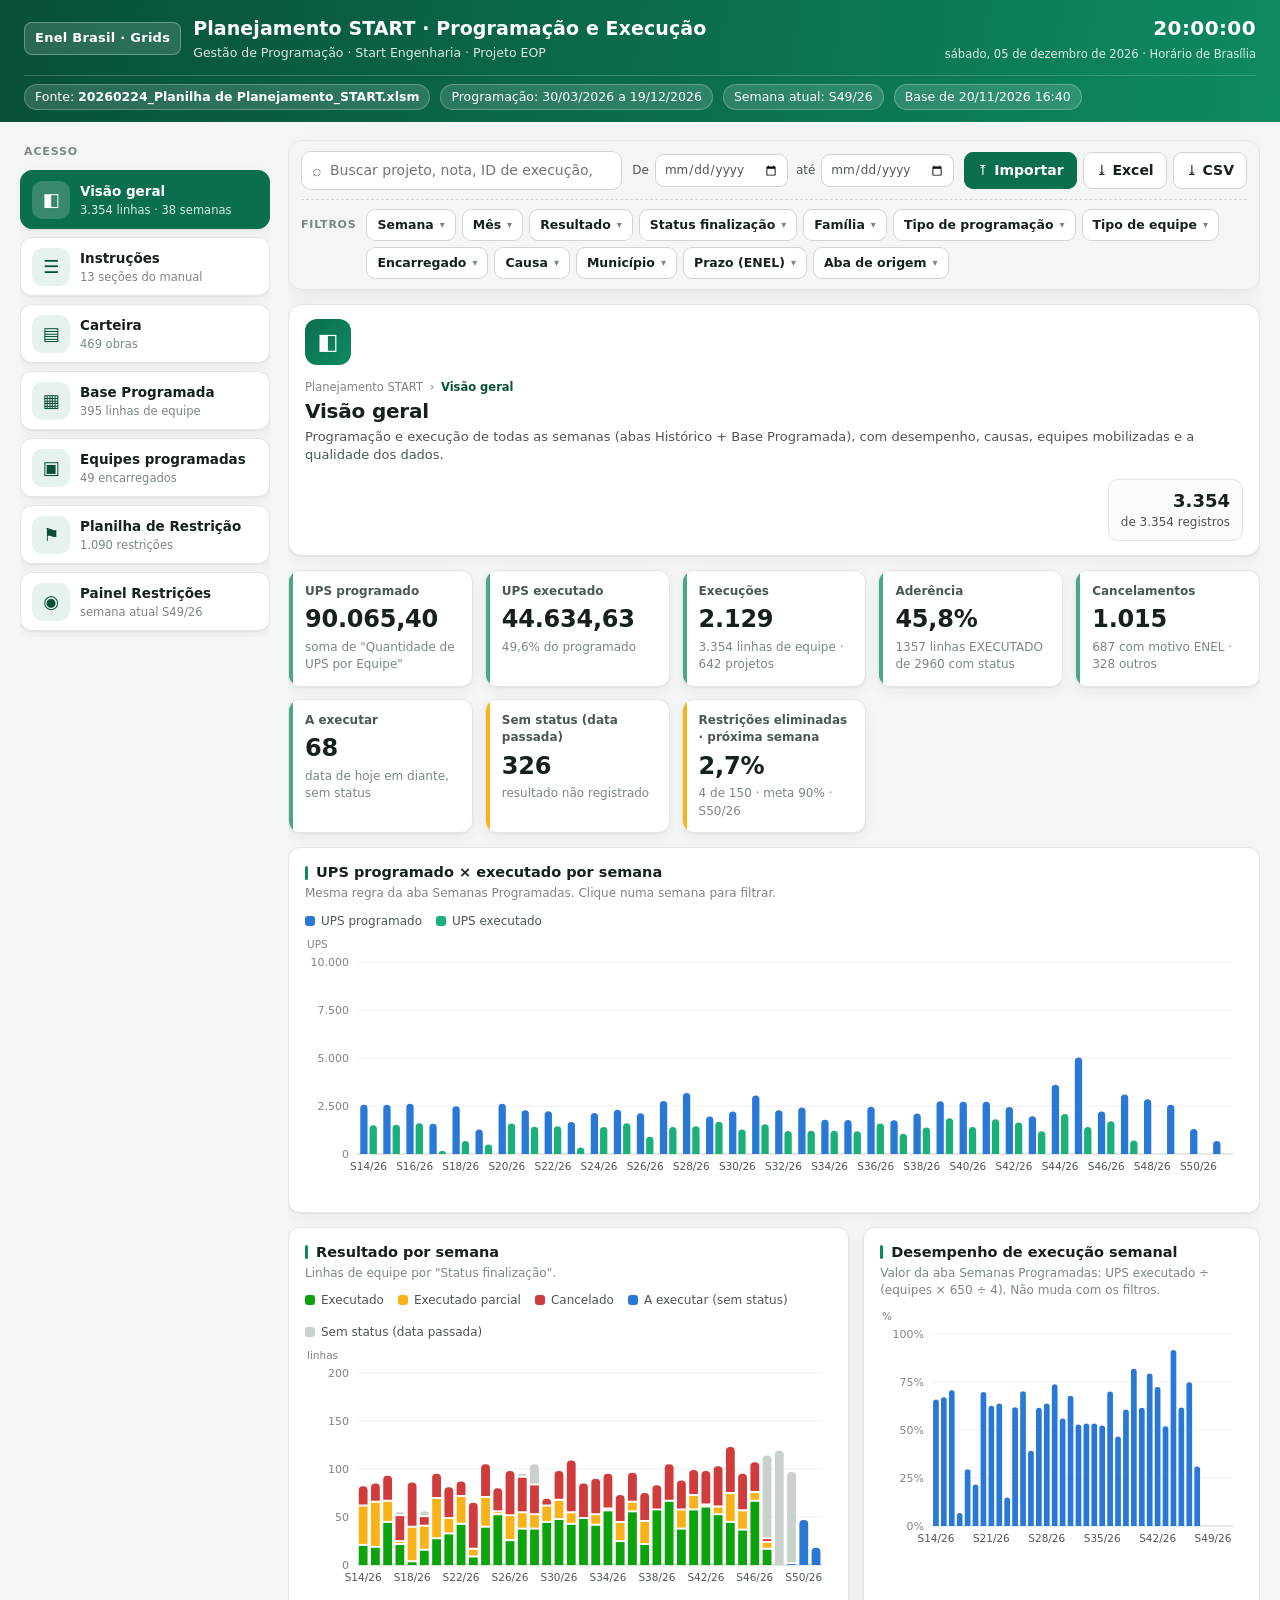
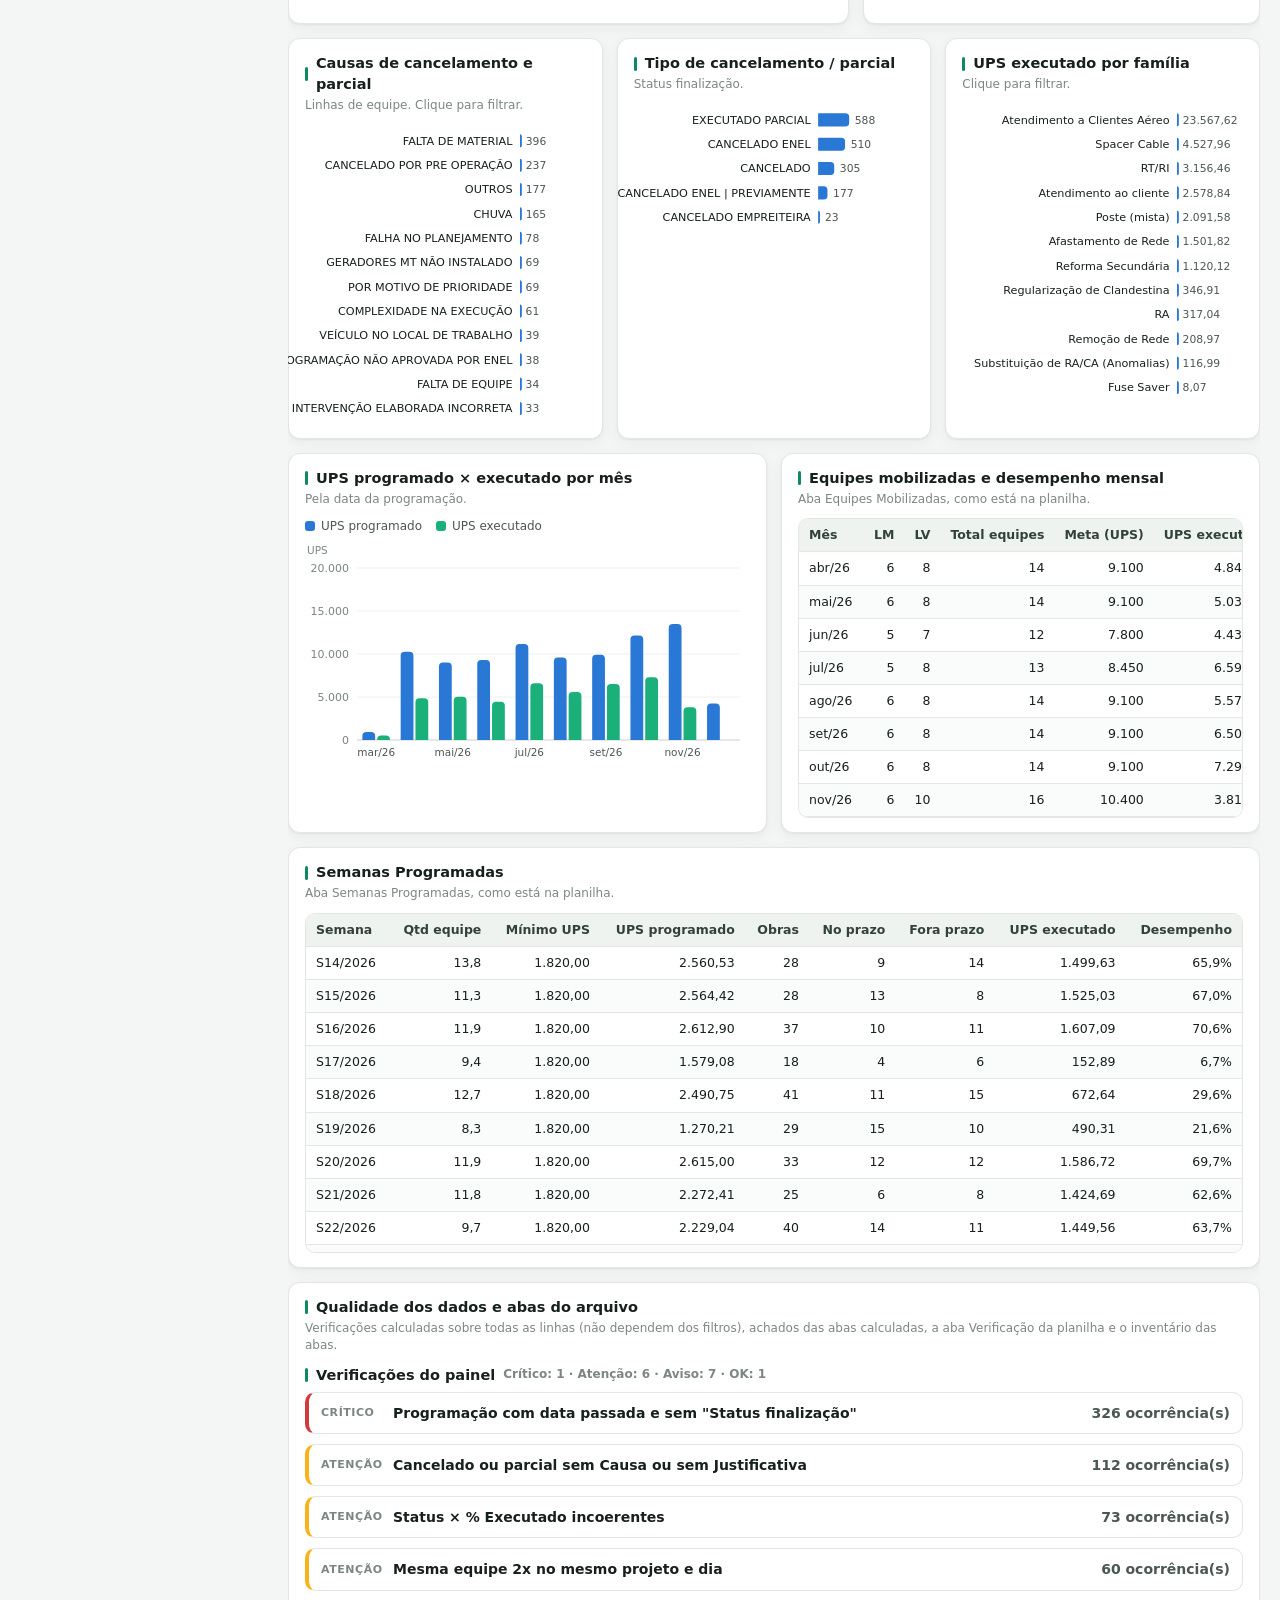
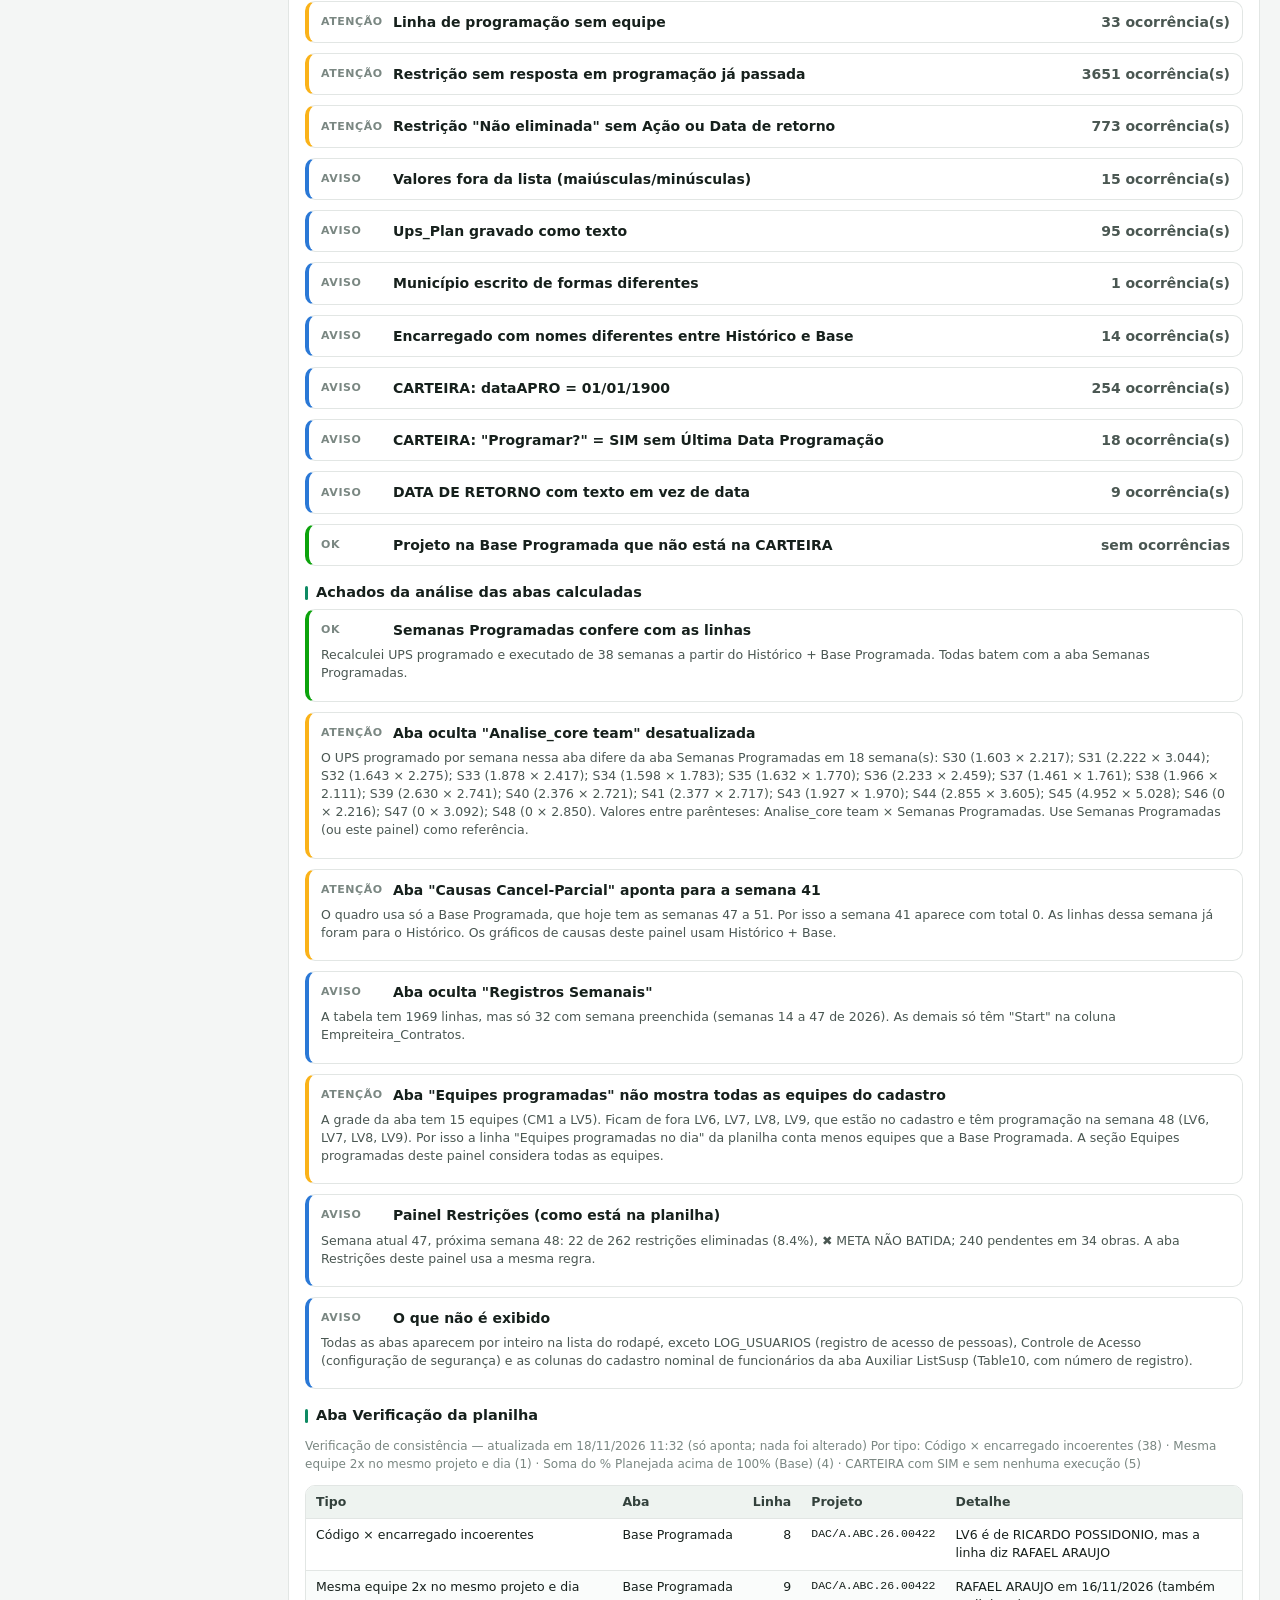
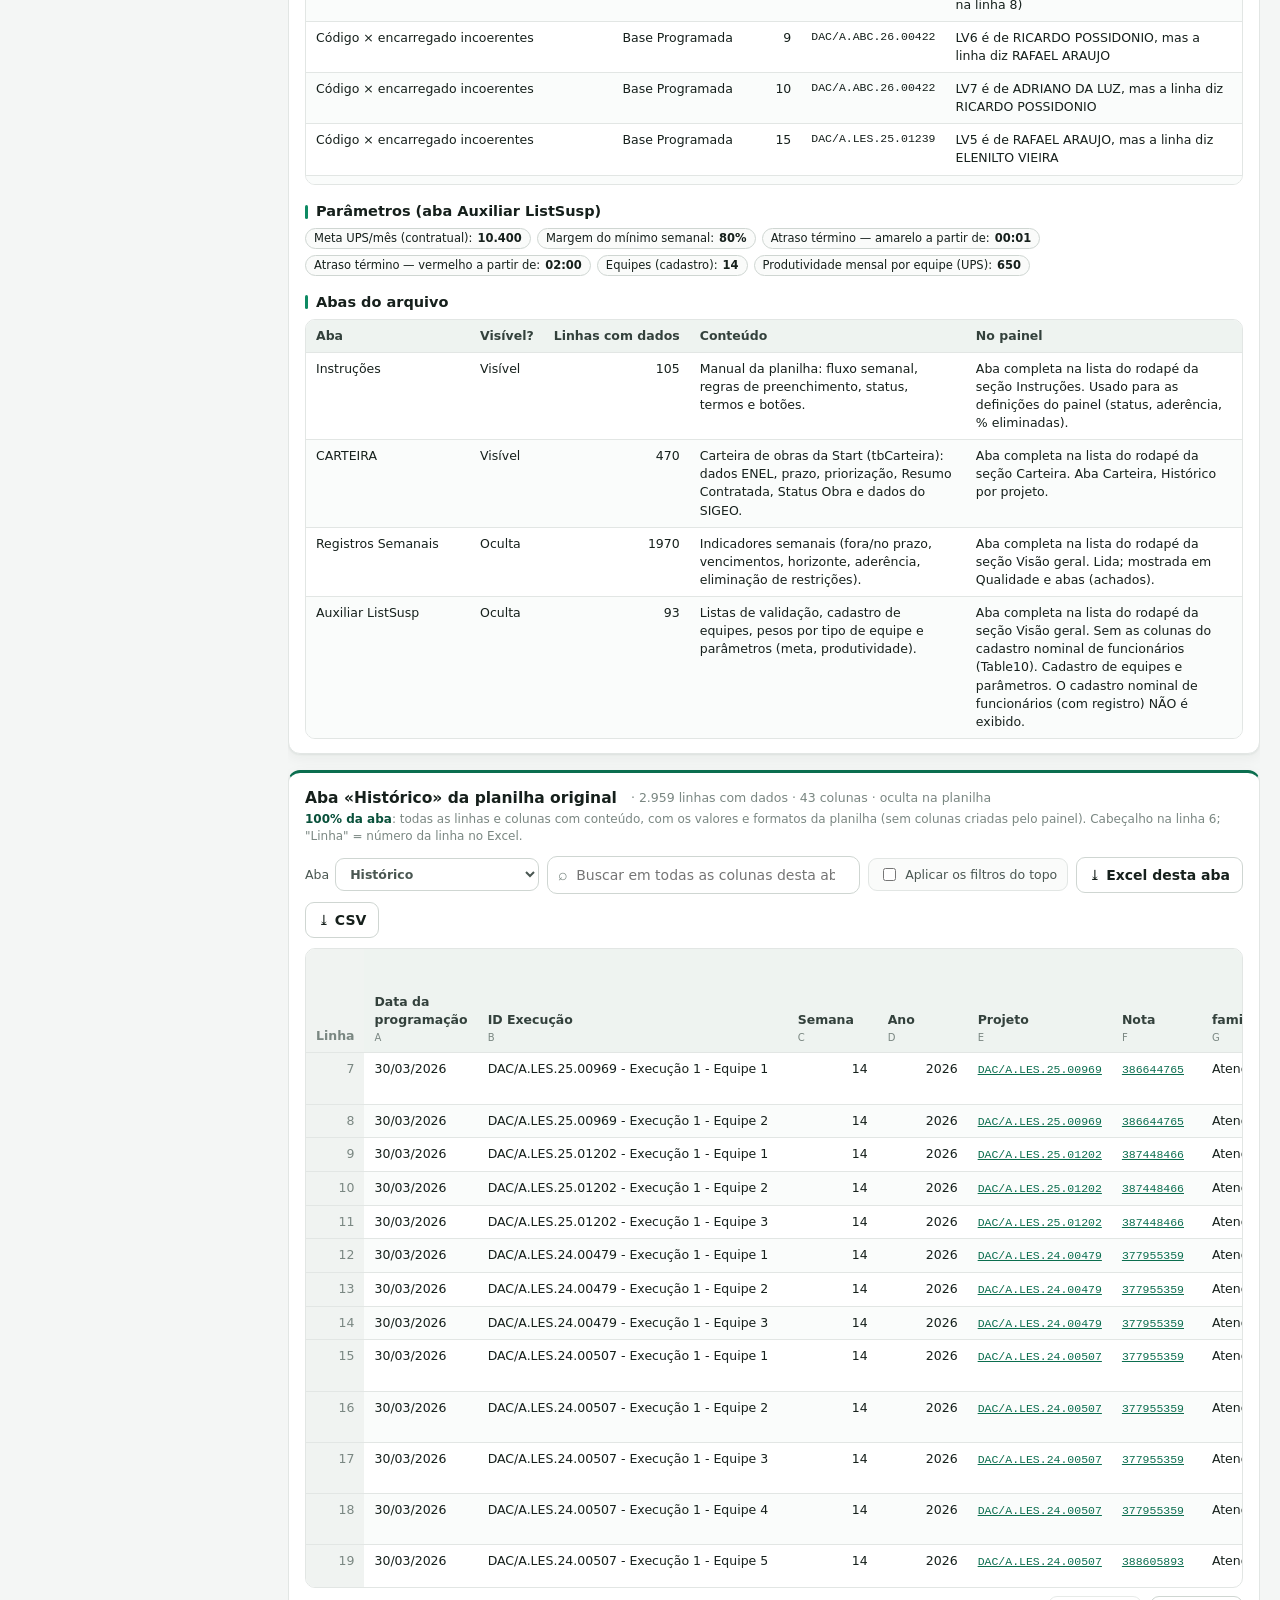
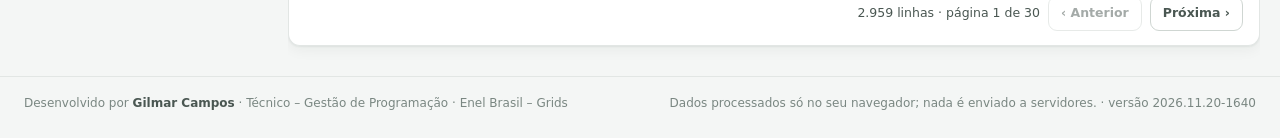
